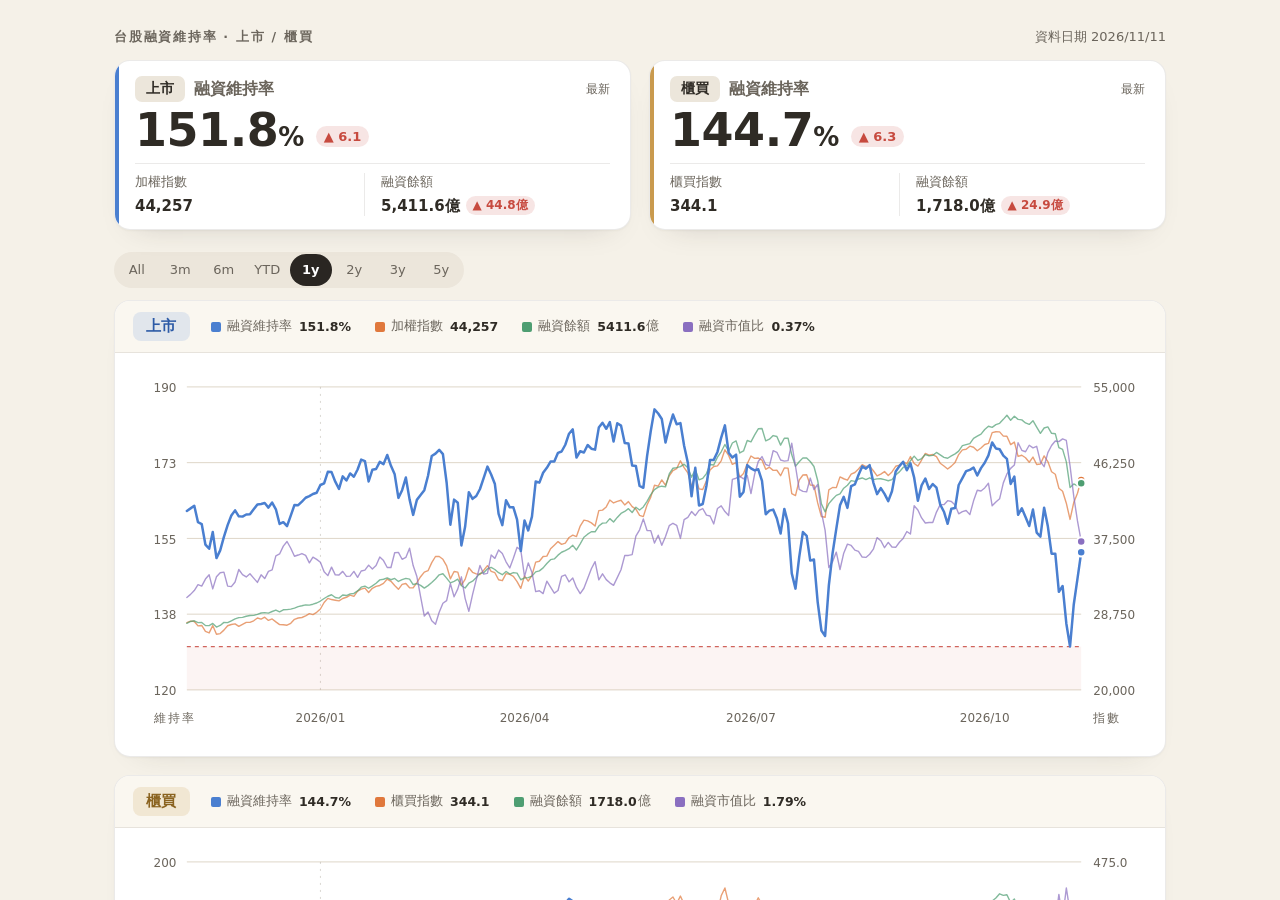
==== docs/index.html @ 6bb7e4ce "Update margin data through 2026-11-11 (verified automatic publication)" ====
<!doctype html>
<html lang="zh-TW">
<head>
<meta charset="utf-8">
<meta name="viewport" content="width=device-width, initial-scale=1">
<meta name="referrer" content="no-referrer">
<meta name="description" content="2017 年起的台股上市與櫃買融資維持率、市場指數及融資餘額走勢。">
<meta http-equiv="Content-Security-Policy" content="default-src 'none'; script-src 'unsafe-inline' 'unsafe-eval' 'wasm-unsafe-eval' blob: data: https://cdnjs.cloudflare.com https://cdn.jsdelivr.net https://esm.sh https://fonts.bunny.net https://fonts.googleapis.com https://fonts.gstatic.com https://unpkg.com; style-src 'unsafe-inline' blob: data: https://cdnjs.cloudflare.com https://cdn.jsdelivr.net https://esm.sh https://fonts.bunny.net https://fonts.googleapis.com https://fonts.gstatic.com https://unpkg.com; img-src blob: data: https://cdnjs.cloudflare.com https://cdn.jsdelivr.net https://esm.sh https://fonts.bunny.net https://fonts.googleapis.com https://fonts.gstatic.com https://unpkg.com; font-src blob: data: https://cdnjs.cloudflare.com https://cdn.jsdelivr.net https://esm.sh https://fonts.bunny.net https://fonts.googleapis.com https://fonts.gstatic.com https://unpkg.com; media-src blob: data: https://cdnjs.cloudflare.com https://cdn.jsdelivr.net https://esm.sh https://fonts.bunny.net https://fonts.googleapis.com https://fonts.gstatic.com https://unpkg.com; worker-src blob:; connect-src blob: data:; frame-src 'self'; object-src 'none'; base-uri 'none'; form-action 'none'">
<title>台股上市櫃融資維持率</title>
<style>:root{color-scheme:light;background:#f5f1e8}html,body{margin:0}body{box-sizing:border-box;padding:0;background:#f5f1e8}iframe{display:block;width:100%;height:100vh;margin:0 auto;border:0;background:#f5f1e8}</style>
</head>
<body>
<iframe sandbox="allow-scripts" referrerpolicy="no-referrer" title="台股上市櫃融資維持率" srcdoc="&lt;!doctype html&gt;
&lt;html lang=&quot;zh-TW&quot;&gt;
&lt;head&gt;
&lt;meta charset=&quot;utf-8&quot;&gt;
&lt;meta name=&quot;viewport&quot; content=&quot;width=device-width, initial-scale=1&quot;&gt;
&lt;meta name=&quot;referrer&quot; content=&quot;no-referrer&quot;&gt;
&lt;meta http-equiv=&quot;Content-Security-Policy&quot; content=&quot;default-src &#x27;none&#x27;; script-src &#x27;unsafe-inline&#x27; &#x27;unsafe-eval&#x27; &#x27;wasm-unsafe-eval&#x27; blob: data: https://cdnjs.cloudflare.com https://cdn.jsdelivr.net https://esm.sh https://fonts.bunny.net https://fonts.googleapis.com https://fonts.gstatic.com https://unpkg.com; style-src &#x27;unsafe-inline&#x27; blob: data: https://cdnjs.cloudflare.com https://cdn.jsdelivr.net https://esm.sh https://fonts.bunny.net https://fonts.googleapis.com https://fonts.gstatic.com https://unpkg.com; img-src blob: data: https://cdnjs.cloudflare.com https://cdn.jsdelivr.net https://esm.sh https://fonts.bunny.net https://fonts.googleapis.com https://fonts.gstatic.com https://unpkg.com; font-src blob: data: https://cdnjs.cloudflare.com https://cdn.jsdelivr.net https://esm.sh https://fonts.bunny.net https://fonts.googleapis.com https://fonts.gstatic.com https://unpkg.com; media-src blob: data: https://cdnjs.cloudflare.com https://cdn.jsdelivr.net https://esm.sh https://fonts.bunny.net https://fonts.googleapis.com https://fonts.gstatic.com https://unpkg.com; worker-src blob:; connect-src blob: data:; frame-src &#x27;none&#x27;; object-src &#x27;none&#x27;; base-uri &#x27;none&#x27;; form-action &#x27;none&#x27;&quot;&gt;
&lt;title&gt;台股上市櫃融資維持率&lt;/title&gt;
&lt;style&gt;
:root { color-scheme: light; background: #f5f1e8 !important; }
  html, body { margin: 0; padding: 0; }
  *, *::before, *::after { box-sizing: border-box; }
  button, input, summary { font: inherit; }
  button:focus-visible, input:focus-visible, summary:focus-visible, a:focus-visible { outline: 2px solid #4a7fd0; outline-offset: 2px; }
  html &gt; body { background: #f5f1e8 !important; }
  #margin-maintenance-history {
    --mmc-page: #f5f1e8;
    --mmc-surface: #ffffff;
    --mmc-surface-soft: #faf7f0;
    --mmc-ink: #2f2b25;
    --mmc-ink-2: #6b655c;
    --mmc-muted: #a69f93;
    --mmc-grid: #ded6c8;
    --mmc-border: rgba(60,50,38,.10);
    --mmc-tint: #ece6db;
    --mmc-tint-hover: #e2dbcd;
    --mmc-active: #2a2622;
    --mmc-active-fg: #ffffff;
    --mmc-blue: #4a7fd0;
    --mmc-orange: #e0783c;
    --mmc-green: #4e9e72;
    --mmc-purple: #8a6fc0;
    --mmc-critical: #d0645c;
    --mmc-up: #c74a3f;
    --mmc-down: #1a9e5f;
    width: 100%; max-width: 1100px; margin: 0 auto; padding: 28px 24px 60px;
    color: var(--mmc-ink); background: var(--mmc-page); border-radius: 0;
    font-family: system-ui, -apple-system, &quot;PingFang TC&quot;, &quot;Segoe UI&quot;, sans-serif;
    font-size: 16px; line-height: normal; -webkit-font-smoothing: antialiased;
  }
  #margin-maintenance-history * { box-sizing: border-box; }
  #margin-maintenance-history .mmc-page-head {
    display: flex; align-items: baseline; justify-content: space-between; flex-wrap: wrap;
    gap: 10px; margin-bottom: 14px;
  }
  #margin-maintenance-history .mmc-kicker {
    color: var(--mmc-ink-2); font-size: 12.5px; font-weight: 600; letter-spacing: .14em;
  }
  #margin-maintenance-history .mmc-updated { color: var(--mmc-ink-2); font-size: 13px; }
  #margin-maintenance-history .mmc-latest-label { margin-left: auto; color: var(--mmc-ink-2); font-size: 12px; white-space: nowrap; }
  #margin-maintenance-history .mmc-stat-row { display: grid; grid-template-columns: 1fr 1fr; gap: 18px; margin-bottom: 22px; }
  #margin-maintenance-history .mmc-stat-card {
    position: relative; min-width: 0; padding: 15px 20px 13px; overflow: hidden;
    border: 1px solid var(--mmc-border); border-radius: 16px; background: var(--mmc-surface);
    box-shadow: 0 1px 2px rgba(47,43,37,.04), 0 14px 30px -22px rgba(47,43,37,.25);
  }
  #margin-maintenance-history .mmc-stat-listed::before,
  #margin-maintenance-history .mmc-stat-tpex::before {
    position: absolute; top: 0; bottom: 0; left: 0; width: 4px; content: &quot;&quot;;
  }
  #margin-maintenance-history .mmc-stat-listed::before { background: var(--mmc-blue); }
  #margin-maintenance-history .mmc-stat-tpex::before { background: #c99a4e; }
  #margin-maintenance-history .mmc-stat-top { display: flex; align-items: center; gap: 9px; margin-bottom: 5px; }
  #margin-maintenance-history .mmc-market-chip {
    padding: 4px 11px; border-radius: 7px; background: var(--mmc-tint);
    color: var(--mmc-ink); font-size: 14px; font-weight: 700;
  }
  #margin-maintenance-history .mmc-stat-label { color: var(--mmc-ink-2); font-size: 16px; font-weight: 600; }
  #margin-maintenance-history .mmc-stat-value-row { display: flex; align-items: flex-end; flex-wrap: wrap; gap: 12px; }
  #margin-maintenance-history .mmc-stat-value {
    font-size: 46px; font-weight: 800; line-height: 1; letter-spacing: -.01em; font-variant-numeric: tabular-nums;
  }
  #margin-maintenance-history .mmc-stat-percent { font-size: 26px; font-weight: 700; }
  #margin-maintenance-history .mmc-delta,
  #margin-maintenance-history .mmc-mini-delta {
    display: inline-flex; align-items: center; border-radius: 999px; font-weight: 700; font-variant-numeric: tabular-nums;
  }
  #margin-maintenance-history .mmc-delta { margin-bottom: 6px; padding: 3px 8px; font-size: 13px; }
  #margin-maintenance-history .mmc-mini-delta {
    flex: 0 0 auto; padding: 2px 7px; font-size: 12px; line-height: 1.2; white-space: nowrap;
  }
  #margin-maintenance-history [data-tone=&quot;up&quot;] { color: var(--mmc-up); background: rgba(199,74,63,.14); }
  #margin-maintenance-history [data-tone=&quot;down&quot;] { color: var(--mmc-down); background: rgba(26,158,95,.14); }
  #margin-maintenance-history [data-tone=&quot;flat&quot;] { color: var(--mmc-muted); background: var(--mmc-tint); }
  #margin-maintenance-history .mmc-stat-metrics { display: flex; margin-top: 10px; padding-top: 9px; border-top: 1px solid var(--mmc-border); }
  #margin-maintenance-history .mmc-stat-metric { display: flex; flex: 1; min-width: 0; flex-direction: column; gap: 4px; }
  #margin-maintenance-history .mmc-stat-metric + .mmc-stat-metric { padding-left: 16px; border-left: 1px solid var(--mmc-border); }
  #margin-maintenance-history .mmc-metric-label { color: var(--mmc-ink-2); font-size: 13px; }
  #margin-maintenance-history .mmc-stat-index,
  #margin-maintenance-history .mmc-stat-balance {
    display: flex; min-height: 21px; align-items: center; gap: 6px;
    color: var(--mmc-ink); font-size: 15px; font-weight: 700; line-height: 1.2; font-variant-numeric: tabular-nums;
  }
  #margin-maintenance-history .mmc-stat-balance strong { font-weight: 700; }
  #margin-maintenance-history .mmc-stat-balance { flex-wrap: wrap; row-gap: 4px; }
  #margin-maintenance-history .mmc-balance-total { white-space: nowrap; }
  #margin-maintenance-history .mmc-toolbar {
    display: flex; align-items: center; justify-content: space-between; flex-wrap: wrap;
    gap: 10px; margin-bottom: 12px;
  }
  #margin-maintenance-history .mmc-segmented { display: grid; grid-template-columns: repeat(8, minmax(0, 1fr)); width: min(100%, 350px); gap: 2px; padding: 2px; border-radius: 999px; background: var(--mmc-tint); }
  #margin-maintenance-history .mmc-segmented button {
    min-width: 0; min-height: 32px; border: 0; border-radius: 999px; padding: 2px; background: transparent;
    color: var(--mmc-ink-2); font-family: inherit; font-size: 13px; line-height: 1.1; cursor: pointer;
    transition: background .15s, color .15s;
  }
  #margin-maintenance-history .mmc-segmented button:hover:not(.btn-primary) { background: var(--mmc-tint-hover); }
  #margin-maintenance-history .mmc-segmented button.btn-primary { background: var(--mmc-active); color: var(--mmc-active-fg); font-weight: 600; }
  #margin-maintenance-history .mmc-segmented-small button { padding: 5px 12px; font-size: 12px; }
  #margin-maintenance-history .mmc-market-section {
    margin: 0 0 18px; padding: 20px 20px 8px; overflow: hidden;
    border: 1px solid var(--mmc-border); border-radius: 16px; background: var(--mmc-surface);
    box-shadow: 0 1px 2px rgba(47,43,37,.04), 0 14px 30px -24px rgba(47,43,37,.20);
  }
  #margin-maintenance-history .mmc-market-meta {
    display: flex; align-items: center; justify-content: flex-start; flex-wrap: wrap; gap: 12px;
    margin: -20px -20px 10px; padding: 11px 18px;
    border-bottom: 1px solid var(--mmc-border); background: var(--mmc-surface-soft);
  }
  #margin-maintenance-history .mmc-market-meta h2 { margin: 0; padding: 5px 13px; border-radius: 8px; background: var(--mmc-tint); color: var(--mmc-ink); font-size: 15px; font-weight: 800; letter-spacing: .03em; }
  #margin-maintenance-history [data-chart=&quot;twse&quot;] .mmc-market-meta h2 { background: rgba(74,127,208,.14); color: #2c5aa6; }
  #margin-maintenance-history [data-chart=&quot;tpex&quot;] .mmc-market-meta h2 { background: rgba(201,154,78,.18); color: #8a6320; }
  #margin-maintenance-history .mmc-summary { display: flex; align-items: center; justify-content: flex-start; flex-wrap: wrap; gap: 6px; color: var(--mmc-ink-2); font-size: 12.5px; font-variant-numeric: tabular-nums; }
  #margin-maintenance-history .mmc-summary span,
  #margin-maintenance-history .mmc-legend-item { display: inline-flex; align-items: center; gap: 6px; }
  #margin-maintenance-history .mmc-legend-item {
    appearance: none; margin: 0; padding: 3px 8px; border: 1px solid transparent; border-radius: 7px;
    color: inherit; background: transparent; font: inherit; font-variant-numeric: inherit; cursor: pointer;
    transition: opacity .16s ease, background-color .16s ease;
  }
  #margin-maintenance-history .mmc-legend-item:hover { background: var(--mmc-surface); }
  #margin-maintenance-history .mmc-legend-item:focus-visible { outline: 2px solid var(--mmc-blue); outline-offset: 2px; }
  #margin-maintenance-history .mmc-legend-item[aria-pressed=&quot;false&quot;] { opacity: .38; }
  #margin-maintenance-history .mmc-summary strong { margin-left: 1px; color: var(--mmc-ink); font-weight: 800; }
  #margin-maintenance-history .mmc-summary .mmc-legend-short { display: none; }
  #margin-maintenance-history .mmc-summary .mmc-balance-reading { gap: 1px; }
  #margin-maintenance-history .mmc-date { color: var(--mmc-muted); }
  #margin-maintenance-history .mmc-visually-hidden { position: absolute; width: 1px; height: 1px; padding: 0; margin: -1px; overflow: hidden; clip: rect(0 0 0 0); white-space: nowrap; border: 0; }
  #margin-maintenance-history .mmc-swatch { width: 10px; height: 10px; flex: none; border-radius: 2px; }
  #margin-maintenance-history .mmc-maint { background: var(--mmc-blue); }
  #margin-maintenance-history .mmc-index { background: var(--mmc-orange); }
  #margin-maintenance-history .mmc-balance { background: var(--mmc-green); }
  #margin-maintenance-history .mmc-ratio { background: var(--mmc-purple); }
  #margin-maintenance-history .mmc-plot { position: relative; width: 100%; }
  #margin-maintenance-history .mmc-chart { display: block; width: 100%; height: auto; overflow: visible; }
  #margin-maintenance-history .mmc-grid-line { stroke: var(--mmc-grid); stroke-width: 1; vector-effect: non-scaling-stroke; }
  #margin-maintenance-history .mmc-year-line { stroke: var(--mmc-muted); stroke-width: 1; stroke-dasharray: 2 5; opacity: .42; vector-effect: non-scaling-stroke; }
  #margin-maintenance-history .mmc-axis-label { fill: var(--mmc-ink-2); font-size: var(--mmc-axis-font, 9px); font-weight: 400; font-variant-numeric: tabular-nums; }
  #margin-maintenance-history .mmc-axis-title { fill: var(--mmc-ink-2); font-size: var(--mmc-axis-font, 9px); font-weight: 400; letter-spacing: .18em; }
  #margin-maintenance-history .mmc-line { fill: none; stroke-width: 1.3; stroke-linejoin: round; stroke-linecap: round; vector-effect: non-scaling-stroke; }
  #margin-maintenance-history .mmc-line-maint { stroke: var(--mmc-blue); stroke-width: 2.4; }
  #margin-maintenance-history .mmc-line-index { stroke: var(--mmc-orange); opacity: .7; }
  #margin-maintenance-history .mmc-line-balance { stroke: var(--mmc-green); opacity: .7; }
  #margin-maintenance-history .mmc-line-ratio { stroke: var(--mmc-purple); opacity: .7; }
  #margin-maintenance-history .mmc-risk-zone { fill: rgba(208,100,92,.07); }
  #margin-maintenance-history .mmc-alert-line { stroke: var(--mmc-critical); stroke-width: 1.2; stroke-dasharray: 4 4; vector-effect: non-scaling-stroke; }
  #margin-maintenance-history .mmc-warn-label { fill: var(--mmc-critical); font-size: 11px; font-weight: 600; }
  #margin-maintenance-history .mmc-dot { stroke: var(--mmc-surface); stroke-width: 2; vector-effect: non-scaling-stroke; }
  #margin-maintenance-history .mmc-dot-maint { fill: var(--mmc-blue); }
  #margin-maintenance-history .mmc-dot-index { fill: var(--mmc-orange); }
  #margin-maintenance-history .mmc-dot-balance { fill: var(--mmc-green); }
  #margin-maintenance-history .mmc-dot-ratio { fill: var(--mmc-purple); }
  #margin-maintenance-history .mmc-crosshair { stroke: var(--mmc-ink-2); stroke-width: 1; stroke-dasharray: 3 3; opacity: 0; }
  #margin-maintenance-history .mmc-hit {
    fill: transparent; cursor: crosshair; touch-action: pan-y; user-select: none; -webkit-user-select: none; -webkit-touch-callout: none;
  }
  #margin-maintenance-history .mmc-tooltip {
    position: fixed; left: 0; top: 0; z-index: 100; min-width: 8rem; padding: 6px 8px; visibility: hidden;
    border-radius: 7px; background: var(--mmc-ink); color: #fff; box-shadow: 0 6px 16px rgba(0,0,0,.16);
    font-size: 13px; line-height: 1.5; font-variant-numeric: tabular-nums; white-space: nowrap; pointer-events: none;
  }
  #margin-maintenance-history .mmc-tooltip strong { font-size: 13px; color: #fff; }
  @media (min-width: 701px) {
    #margin-maintenance-history .mmc-line { stroke-width: 1.4; }
    #margin-maintenance-history .mmc-line-maint { stroke-width: 2.5; }
    #margin-maintenance-history .mmc-dot { r: 3.2px; }
  }
  @media (max-width: 700px) {
    #margin-maintenance-history { padding: 24px 12px 40px; }
    #margin-maintenance-history .mmc-stat-card { padding: 15px 16px 13px; }
    #margin-maintenance-history .mmc-axis-title { display: none; }
    #margin-maintenance-history .mmc-market-section { padding: 16px 10px 10px; }
    #margin-maintenance-history .mmc-market-meta {
      display: grid; grid-template-columns: auto minmax(0, 1fr); align-items: start; justify-content: stretch; gap: 0 8px;
      margin: -16px -10px 10px; padding: 10px;
    }
    #margin-maintenance-history .mmc-market-meta h2 { grid-column: 1; grid-row: 1; }
    #margin-maintenance-history .mmc-summary {
      display: grid; grid-column: 2; grid-template-columns: repeat(2, minmax(0, 1fr));
      justify-content: stretch; gap: 0 8px; width: 100%;
    }
    #margin-maintenance-history .mmc-legend-item { min-width: 0; min-height: 32px; padding: 4px 2px; line-height: 1.1; white-space: nowrap; }
    #margin-maintenance-history .mmc-summary .mmc-legend-long { display: none; }
    #margin-maintenance-history .mmc-summary .mmc-legend-short { display: inline; }
    #margin-maintenance-history .mmc-axis-label { font-weight: 500; }
  }
  @media (max-width: 640px) {
    #margin-maintenance-history .mmc-stat-row { grid-template-columns: 1fr; }
  }
  @media (max-width: 360px) {
    #margin-maintenance-history .mmc-market-meta { grid-template-columns: auto minmax(0, 1fr); gap: 0 4px; }
    #margin-maintenance-history .mmc-market-meta h2 { padding: 4px 8px; font-size: 13px; }
    #margin-maintenance-history .mmc-summary {
      min-width: 0; grid-template-columns: repeat(2, minmax(0, 1fr)); gap: 0 4px; font-size: 11.5px;
    }
    #margin-maintenance-history .mmc-summary span,
    #margin-maintenance-history .mmc-legend-item { gap: 3px; }
    #margin-maintenance-history .mmc-legend-item { padding: 1px; }
    #margin-maintenance-history .mmc-swatch { width: 8px; height: 8px; }
  }

&lt;/style&gt;
&lt;/head&gt;
&lt;body&gt;
&lt;div id=&quot;margin-maintenance-history&quot;&gt;
  &lt;header class=&quot;mmc-page-head&quot;&gt;
    &lt;div class=&quot;mmc-kicker&quot;&gt;台股融資維持率 · 上市 / 櫃買&lt;/div&gt;
    &lt;div class=&quot;mmc-updated&quot;&gt;資料日期 2026/11/11&lt;/div&gt;
  &lt;/header&gt;

  &lt;div class=&quot;mmc-stat-row&quot; aria-label=&quot;最新數值&quot;&gt;
    &lt;article class=&quot;mmc-stat-card mmc-stat-listed&quot;&gt;
      &lt;div class=&quot;mmc-stat-top&quot;&gt;
        &lt;span class=&quot;mmc-market-chip&quot;&gt;上市&lt;/span&gt;
        &lt;span class=&quot;mmc-stat-label&quot;&gt;融資維持率&lt;/span&gt;
        &lt;span class=&quot;mmc-latest-label&quot;&gt;最新&lt;/span&gt;
      &lt;/div&gt;
      &lt;div class=&quot;mmc-stat-value-row&quot;&gt;
        &lt;div class=&quot;mmc-stat-value&quot;&gt;&lt;span data-role=&quot;stat-maint-value&quot;&gt;151.8&lt;/span&gt;&lt;span class=&quot;mmc-stat-percent&quot;&gt;%&lt;/span&gt;&lt;/div&gt;
        &lt;span class=&quot;mmc-delta&quot; data-tone=&quot;up&quot; data-role=&quot;maint-delta&quot;&gt;▲ 6.1&lt;/span&gt;
      &lt;/div&gt;
      &lt;div class=&quot;mmc-stat-metrics&quot;&gt;
        &lt;div class=&quot;mmc-stat-metric&quot;&gt;
          &lt;span class=&quot;mmc-metric-label&quot;&gt;加權指數&lt;/span&gt;
          &lt;span class=&quot;mmc-stat-index&quot;&gt;44,257&lt;/span&gt;
        &lt;/div&gt;
        &lt;div class=&quot;mmc-stat-metric&quot;&gt;
          &lt;span class=&quot;mmc-metric-label&quot;&gt;融資餘額&lt;/span&gt;
          &lt;span class=&quot;mmc-stat-balance&quot;&gt;&lt;span class=&quot;mmc-balance-total&quot;&gt;&lt;strong data-role=&quot;stat-balance-value&quot;&gt;5,411.6&lt;/strong&gt;億&lt;/span&gt;&lt;span class=&quot;mmc-mini-delta&quot; data-tone=&quot;up&quot; data-role=&quot;balance-delta&quot;&gt;▲ 44.8億&lt;/span&gt;&lt;/span&gt;
        &lt;/div&gt;
      &lt;/div&gt;
    &lt;/article&gt;
    &lt;article class=&quot;mmc-stat-card mmc-stat-tpex&quot;&gt;
      &lt;div class=&quot;mmc-stat-top&quot;&gt;
        &lt;span class=&quot;mmc-market-chip&quot;&gt;櫃買&lt;/span&gt;
        &lt;span class=&quot;mmc-stat-label&quot;&gt;融資維持率&lt;/span&gt;
        &lt;span class=&quot;mmc-latest-label&quot;&gt;最新&lt;/span&gt;
      &lt;/div&gt;
      &lt;div class=&quot;mmc-stat-value-row&quot;&gt;
        &lt;div class=&quot;mmc-stat-value&quot;&gt;&lt;span data-role=&quot;stat-maint-value&quot;&gt;144.7&lt;/span&gt;&lt;span class=&quot;mmc-stat-percent&quot;&gt;%&lt;/span&gt;&lt;/div&gt;
        &lt;span class=&quot;mmc-delta&quot; data-tone=&quot;up&quot; data-role=&quot;maint-delta&quot;&gt;▲ 6.3&lt;/span&gt;
      &lt;/div&gt;
      &lt;div class=&quot;mmc-stat-metrics&quot;&gt;
        &lt;div class=&quot;mmc-stat-metric&quot;&gt;
          &lt;span class=&quot;mmc-metric-label&quot;&gt;櫃買指數&lt;/span&gt;
          &lt;span class=&quot;mmc-stat-index&quot;&gt;344.1&lt;/span&gt;
        &lt;/div&gt;
        &lt;div class=&quot;mmc-stat-metric&quot;&gt;
          &lt;span class=&quot;mmc-metric-label&quot;&gt;融資餘額&lt;/span&gt;
          &lt;span class=&quot;mmc-stat-balance&quot;&gt;&lt;span class=&quot;mmc-balance-total&quot;&gt;&lt;strong data-role=&quot;stat-balance-value&quot;&gt;1,718.0&lt;/strong&gt;億&lt;/span&gt;&lt;span class=&quot;mmc-mini-delta&quot; data-tone=&quot;up&quot; data-role=&quot;balance-delta&quot;&gt;▲ 24.9億&lt;/span&gt;&lt;/span&gt;
        &lt;/div&gt;
      &lt;/div&gt;
    &lt;/article&gt;
  &lt;/div&gt;

  &lt;div class=&quot;mmc-toolbar&quot;&gt;
    &lt;div class=&quot;mmc-segmented&quot; role=&quot;group&quot; aria-label=&quot;期間&quot;&gt;
      &lt;button type=&quot;button&quot; class=&quot;btn&quot; data-range=&quot;all&quot; aria-pressed=&quot;false&quot;&gt;All&lt;/button&gt;
      &lt;button type=&quot;button&quot; class=&quot;btn&quot; data-range=&quot;3m&quot; aria-pressed=&quot;false&quot;&gt;3m&lt;/button&gt;
      &lt;button type=&quot;button&quot; class=&quot;btn&quot; data-range=&quot;6m&quot; aria-pressed=&quot;false&quot;&gt;6m&lt;/button&gt;
      &lt;button type=&quot;button&quot; class=&quot;btn&quot; data-range=&quot;ytd&quot; aria-pressed=&quot;false&quot;&gt;YTD&lt;/button&gt;
      &lt;button type=&quot;button&quot; class=&quot;btn btn-primary&quot; data-range=&quot;1y&quot; aria-pressed=&quot;true&quot;&gt;1y&lt;/button&gt;
      &lt;button type=&quot;button&quot; class=&quot;btn&quot; data-range=&quot;2y&quot; aria-pressed=&quot;false&quot;&gt;2y&lt;/button&gt;
      &lt;button type=&quot;button&quot; class=&quot;btn&quot; data-range=&quot;3y&quot; aria-pressed=&quot;false&quot;&gt;3y&lt;/button&gt;
      &lt;button type=&quot;button&quot; class=&quot;btn&quot; data-range=&quot;5y&quot; aria-pressed=&quot;false&quot;&gt;5y&lt;/button&gt;
    &lt;/div&gt;
  &lt;/div&gt;

  &lt;section class=&quot;mmc-market-section&quot; data-chart=&quot;twse&quot; aria-labelledby=&quot;mmc-twse-heading&quot;&gt;
    &lt;div class=&quot;mmc-market-meta&quot;&gt;
      &lt;h2 id=&quot;mmc-twse-heading&quot;&gt;上市&lt;/h2&gt;
      &lt;div class=&quot;mmc-summary&quot; aria-label=&quot;上市圖例與目前數值&quot;&gt;
        &lt;span data-role=&quot;date&quot; class=&quot;mmc-date mmc-visually-hidden&quot;&gt;2026/11/11&lt;/span&gt;
        &lt;button type=&quot;button&quot; class=&quot;mmc-legend-item&quot; data-series=&quot;maint&quot; aria-pressed=&quot;true&quot; aria-label=&quot;切換上市融資維持率&quot;&gt;&lt;i class=&quot;mmc-swatch mmc-maint&quot;&gt;&lt;/i&gt;&lt;span class=&quot;mmc-legend-long&quot;&gt;融資維持率&lt;/span&gt;&lt;span class=&quot;mmc-legend-short&quot;&gt;維持率&lt;/span&gt;&lt;strong data-role=&quot;maint-value&quot;&gt;151.8%&lt;/strong&gt;&lt;/button&gt;
        &lt;button type=&quot;button&quot; class=&quot;mmc-legend-item&quot; data-series=&quot;index&quot; aria-pressed=&quot;true&quot; aria-label=&quot;切換加權指數&quot;&gt;&lt;i class=&quot;mmc-swatch mmc-index&quot;&gt;&lt;/i&gt;&lt;span class=&quot;mmc-legend-long&quot;&gt;加權指數&lt;/span&gt;&lt;span class=&quot;mmc-legend-short&quot;&gt;指數&lt;/span&gt;&lt;strong data-role=&quot;index-value&quot;&gt;44,257&lt;/strong&gt;&lt;/button&gt;
        &lt;button type=&quot;button&quot; class=&quot;mmc-legend-item&quot; data-series=&quot;balance&quot; aria-pressed=&quot;true&quot; aria-label=&quot;切換上市融資餘額&quot;&gt;&lt;i class=&quot;mmc-swatch mmc-balance&quot;&gt;&lt;/i&gt;&lt;span class=&quot;mmc-legend-long&quot;&gt;融資餘額&lt;/span&gt;&lt;span class=&quot;mmc-legend-short&quot;&gt;餘額&lt;/span&gt;&lt;span class=&quot;mmc-balance-reading&quot;&gt;&lt;strong data-role=&quot;balance-value&quot;&gt;5411.6&lt;/strong&gt;億&lt;/span&gt;&lt;/button&gt;
        &lt;button type=&quot;button&quot; class=&quot;mmc-legend-item&quot; data-series=&quot;ratio&quot; aria-pressed=&quot;true&quot; aria-label=&quot;切換上市融資市值比&quot;&gt;&lt;i class=&quot;mmc-swatch mmc-ratio&quot;&gt;&lt;/i&gt;&lt;span class=&quot;mmc-legend-long&quot;&gt;融資市值比&lt;/span&gt;&lt;span class=&quot;mmc-legend-short&quot;&gt;市值比&lt;/span&gt;&lt;strong data-role=&quot;ratio-value&quot;&gt;0.37%&lt;/strong&gt;&lt;/button&gt;
      &lt;/div&gt;
    &lt;/div&gt;
    &lt;div class=&quot;mmc-plot&quot; data-role=&quot;plot&quot;&gt;
      &lt;svg class=&quot;mmc-chart&quot; data-role=&quot;svg&quot; viewBox=&quot;0 0 760 300&quot; role=&quot;img&quot; aria-label=&quot;上市融資維持率、加權指數、融資餘額與融資市值比走勢&quot; aria-describedby=&quot;mmc-twse-desc&quot;&gt;
        &lt;desc id=&quot;mmc-twse-desc&quot;&gt;上市融資維持率估值、加權指數、融資餘額與融資市值比，自2017年7月3日起。&lt;/desc&gt;
        &lt;g data-role=&quot;grid&quot;&gt;&lt;/g&gt;&lt;g data-role=&quot;axes&quot;&gt;&lt;/g&gt;
        &lt;rect data-role=&quot;risk-zone&quot; class=&quot;mmc-risk-zone&quot;&gt;&lt;/rect&gt;
        &lt;line data-role=&quot;alert-line&quot; class=&quot;mmc-alert-line&quot;&gt;&lt;/line&gt;
        &lt;text data-role=&quot;alert-label&quot; class=&quot;mmc-warn-label&quot;&gt;&lt;/text&gt;
        &lt;path data-role=&quot;index-path&quot; class=&quot;mmc-line mmc-line-index&quot;&gt;&lt;/path&gt;
        &lt;path data-role=&quot;balance-path&quot; class=&quot;mmc-line mmc-line-balance&quot;&gt;&lt;/path&gt;
        &lt;path data-role=&quot;ratio-path&quot; class=&quot;mmc-line mmc-line-ratio&quot;&gt;&lt;/path&gt;
        &lt;path data-role=&quot;maint-path&quot; class=&quot;mmc-line mmc-line-maint&quot;&gt;&lt;/path&gt;
        &lt;circle data-role=&quot;index-dot&quot; class=&quot;mmc-dot mmc-dot-index&quot; r=&quot;4&quot;&gt;&lt;/circle&gt;
        &lt;circle data-role=&quot;balance-dot&quot; class=&quot;mmc-dot mmc-dot-balance&quot; r=&quot;4&quot;&gt;&lt;/circle&gt;
        &lt;circle data-role=&quot;ratio-dot&quot; class=&quot;mmc-dot mmc-dot-ratio&quot; r=&quot;4&quot;&gt;&lt;/circle&gt;
        &lt;circle data-role=&quot;maint-dot&quot; class=&quot;mmc-dot mmc-dot-maint&quot; r=&quot;5&quot;&gt;&lt;/circle&gt;
        &lt;line data-role=&quot;crosshair&quot; class=&quot;mmc-crosshair&quot;&gt;&lt;/line&gt;
        &lt;rect data-role=&quot;hit&quot; class=&quot;mmc-hit&quot; x=&quot;58&quot; y=&quot;18&quot; width=&quot;644&quot; height=&quot;228&quot;&gt;&lt;/rect&gt;
      &lt;/svg&gt;
      &lt;div data-role=&quot;tooltip&quot; class=&quot;mmc-tooltip&quot; aria-hidden=&quot;true&quot;&gt;&lt;/div&gt;
    &lt;/div&gt;
  &lt;/section&gt;

  &lt;section class=&quot;mmc-market-section&quot; data-chart=&quot;tpex&quot; aria-labelledby=&quot;mmc-tpex-heading&quot;&gt;
    &lt;div class=&quot;mmc-market-meta&quot;&gt;
      &lt;h2 id=&quot;mmc-tpex-heading&quot;&gt;櫃買&lt;/h2&gt;
      &lt;div class=&quot;mmc-summary&quot; aria-label=&quot;櫃買圖例與目前數值&quot;&gt;
        &lt;span data-role=&quot;date&quot; class=&quot;mmc-date mmc-visually-hidden&quot;&gt;2026/11/11&lt;/span&gt;
        &lt;button type=&quot;button&quot; class=&quot;mmc-legend-item&quot; data-series=&quot;maint&quot; aria-pressed=&quot;true&quot; aria-label=&quot;切換櫃買融資維持率&quot;&gt;&lt;i class=&quot;mmc-swatch mmc-maint&quot;&gt;&lt;/i&gt;&lt;span class=&quot;mmc-legend-long&quot;&gt;融資維持率&lt;/span&gt;&lt;span class=&quot;mmc-legend-short&quot;&gt;維持率&lt;/span&gt;&lt;strong data-role=&quot;maint-value&quot;&gt;144.7%&lt;/strong&gt;&lt;/button&gt;
        &lt;button type=&quot;button&quot; class=&quot;mmc-legend-item&quot; data-series=&quot;index&quot; aria-pressed=&quot;true&quot; aria-label=&quot;切換櫃買指數&quot;&gt;&lt;i class=&quot;mmc-swatch mmc-index&quot;&gt;&lt;/i&gt;&lt;span class=&quot;mmc-legend-long&quot;&gt;櫃買指數&lt;/span&gt;&lt;span class=&quot;mmc-legend-short&quot;&gt;指數&lt;/span&gt;&lt;strong data-role=&quot;index-value&quot;&gt;344.1&lt;/strong&gt;&lt;/button&gt;
        &lt;button type=&quot;button&quot; class=&quot;mmc-legend-item&quot; data-series=&quot;balance&quot; aria-pressed=&quot;true&quot; aria-label=&quot;切換櫃買融資餘額&quot;&gt;&lt;i class=&quot;mmc-swatch mmc-balance&quot;&gt;&lt;/i&gt;&lt;span class=&quot;mmc-legend-long&quot;&gt;融資餘額&lt;/span&gt;&lt;span class=&quot;mmc-legend-short&quot;&gt;餘額&lt;/span&gt;&lt;span class=&quot;mmc-balance-reading&quot;&gt;&lt;strong data-role=&quot;balance-value&quot;&gt;1718.0&lt;/strong&gt;億&lt;/span&gt;&lt;/button&gt;
        &lt;button type=&quot;button&quot; class=&quot;mmc-legend-item&quot; data-series=&quot;ratio&quot; aria-pressed=&quot;true&quot; aria-label=&quot;切換櫃買融資市值比&quot;&gt;&lt;i class=&quot;mmc-swatch mmc-ratio&quot;&gt;&lt;/i&gt;&lt;span class=&quot;mmc-legend-long&quot;&gt;融資市值比&lt;/span&gt;&lt;span class=&quot;mmc-legend-short&quot;&gt;市值比&lt;/span&gt;&lt;strong data-role=&quot;ratio-value&quot;&gt;1.79%&lt;/strong&gt;&lt;/button&gt;
      &lt;/div&gt;
    &lt;/div&gt;
    &lt;div class=&quot;mmc-plot&quot; data-role=&quot;plot&quot;&gt;
      &lt;svg class=&quot;mmc-chart&quot; data-role=&quot;svg&quot; viewBox=&quot;0 0 760 300&quot; role=&quot;img&quot; aria-label=&quot;櫃買融資維持率、櫃買指數、融資餘額與融資市值比走勢&quot; aria-describedby=&quot;mmc-tpex-desc&quot;&gt;
        &lt;desc id=&quot;mmc-tpex-desc&quot;&gt;櫃買融資維持率估值、櫃買指數、融資餘額與融資市值比，自2017年7月3日起。&lt;/desc&gt;
        &lt;g data-role=&quot;grid&quot;&gt;&lt;/g&gt;&lt;g data-role=&quot;axes&quot;&gt;&lt;/g&gt;
        &lt;rect data-role=&quot;risk-zone&quot; class=&quot;mmc-risk-zone&quot;&gt;&lt;/rect&gt;
        &lt;line data-role=&quot;alert-line&quot; class=&quot;mmc-alert-line&quot;&gt;&lt;/line&gt;
        &lt;text data-role=&quot;alert-label&quot; class=&quot;mmc-warn-label&quot;&gt;&lt;/text&gt;
        &lt;path data-role=&quot;index-path&quot; class=&quot;mmc-line mmc-line-index&quot;&gt;&lt;/path&gt;
        &lt;path data-role=&quot;balance-path&quot; class=&quot;mmc-line mmc-line-balance&quot;&gt;&lt;/path&gt;
        &lt;path data-role=&quot;ratio-path&quot; class=&quot;mmc-line mmc-line-ratio&quot;&gt;&lt;/path&gt;
        &lt;path data-role=&quot;maint-path&quot; class=&quot;mmc-line mmc-line-maint&quot;&gt;&lt;/path&gt;
        &lt;circle data-role=&quot;index-dot&quot; class=&quot;mmc-dot mmc-dot-index&quot; r=&quot;4&quot;&gt;&lt;/circle&gt;
        &lt;circle data-role=&quot;balance-dot&quot; class=&quot;mmc-dot mmc-dot-balance&quot; r=&quot;4&quot;&gt;&lt;/circle&gt;
        &lt;circle data-role=&quot;ratio-dot&quot; class=&quot;mmc-dot mmc-dot-ratio&quot; r=&quot;4&quot;&gt;&lt;/circle&gt;
        &lt;circle data-role=&quot;maint-dot&quot; class=&quot;mmc-dot mmc-dot-maint&quot; r=&quot;5&quot;&gt;&lt;/circle&gt;
        &lt;line data-role=&quot;crosshair&quot; class=&quot;mmc-crosshair&quot;&gt;&lt;/line&gt;
        &lt;rect data-role=&quot;hit&quot; class=&quot;mmc-hit&quot; x=&quot;58&quot; y=&quot;18&quot; width=&quot;644&quot; height=&quot;228&quot;&gt;&lt;/rect&gt;
      &lt;/svg&gt;
      &lt;div data-role=&quot;tooltip&quot; class=&quot;mmc-tooltip&quot; aria-hidden=&quot;true&quot;&gt;&lt;/div&gt;
    &lt;/div&gt;
  &lt;/section&gt;

&lt;/div&gt;

&lt;script&gt;
(() =&gt; {
  const root = document.getElementById(&#x27;margin-maintenance-history&#x27;);
  const data = [{&quot;d&quot;:&quot;2017-07-03&quot;,&quot;tw&quot;:167.18,&quot;ti&quot;:10412.79,&quot;tb&quot;:1463.0,&quot;tr&quot;:0.4745,&quot;ot&quot;:160.75,&quot;oi&quot;:135.49,&quot;ob&quot;:646.83,&quot;or&quot;:2.1483},{&quot;d&quot;:&quot;2017-07-04&quot;,&quot;tw&quot;:166.08,&quot;ti&quot;:10347.78,&quot;tb&quot;:1465.3,&quot;tr&quot;:0.478,&quot;ot&quot;:160.04,&quot;oi&quot;:135.13,&quot;ob&quot;:645.69,&quot;or&quot;:2.1501},{&quot;d&quot;:&quot;2017-07-05&quot;,&quot;tw&quot;:166.37,&quot;ti&quot;:10404.79,&quot;tb&quot;:1468.65,&quot;tr&quot;:0.4764,&quot;ot&quot;:160.51,&quot;oi&quot;:135.15,&quot;ob&quot;:646.42,&quot;or&quot;:2.1523},{&quot;d&quot;:&quot;2017-07-06&quot;,&quot;tw&quot;:166.77,&quot;ti&quot;:10368.2,&quot;tb&quot;:1463.96,&quot;tr&quot;:0.4765,&quot;ot&quot;:160.9,&quot;oi&quot;:135.13,&quot;ob&quot;:646.32,&quot;or&quot;:2.1524},{&quot;d&quot;:&quot;2017-07-07&quot;,&quot;tw&quot;:165.44,&quot;ti&quot;:10297.25,&quot;tb&quot;:1463.01,&quot;tr&quot;:0.4796,&quot;ot&quot;:159.64,&quot;oi&quot;:134.17,&quot;ob&quot;:645.21,&quot;or&quot;:2.1641},{&quot;d&quot;:&quot;2017-07-10&quot;,&quot;tw&quot;:164.66,&quot;ti&quot;:10289.91,&quot;tb&quot;:1456.92,&quot;tr&quot;:0.4779,&quot;ot&quot;:159.26,&quot;oi&quot;:133.86,&quot;ob&quot;:640.96,&quot;or&quot;:2.1547},{&quot;d&quot;:&quot;2017-07-11&quot;,&quot;tw&quot;:165.26,&quot;ti&quot;:10415.57,&quot;tb&quot;:1448.1,&quot;tr&quot;:0.469,&quot;ot&quot;:159.4,&quot;oi&quot;:133.99,&quot;ob&quot;:639.52,&quot;or&quot;:2.1477},{&quot;d&quot;:&quot;2017-07-12&quot;,&quot;tw&quot;:166.34,&quot;ti&quot;:10420.68,&quot;tb&quot;:1446.65,&quot;tr&quot;:0.4684,&quot;ot&quot;:160.87,&quot;oi&quot;:135.03,&quot;ob&quot;:637.15,&quot;or&quot;:2.1233},{&quot;d&quot;:&quot;2017-07-13&quot;,&quot;tw&quot;:166.35,&quot;ti&quot;:10460.15,&quot;tb&quot;:1453.18,&quot;tr&quot;:0.4691,&quot;ot&quot;:161.68,&quot;oi&quot;:135.55,&quot;ob&quot;:637.57,&quot;or&quot;:2.1166},{&quot;d&quot;:&quot;2017-07-14&quot;,&quot;tw&quot;:166.55,&quot;ti&quot;:10443.91,&quot;tb&quot;:1454.82,&quot;tr&quot;:0.4701,&quot;ot&quot;:162.82,&quot;oi&quot;:136.64,&quot;ob&quot;:638.47,&quot;or&quot;:2.1025},{&quot;d&quot;:&quot;2017-07-17&quot;,&quot;tw&quot;:166.68,&quot;ti&quot;:10457.54,&quot;tb&quot;:1450.12,&quot;tr&quot;:0.468,&quot;ot&quot;:162.97,&quot;oi&quot;:136.9,&quot;ob&quot;:640.85,&quot;or&quot;:2.1065},{&quot;d&quot;:&quot;2017-07-18&quot;,&quot;tw&quot;:167.34,&quot;ti&quot;:10481.26,&quot;tb&quot;:1457.42,&quot;tr&quot;:0.4691,&quot;ot&quot;:163.73,&quot;oi&quot;:137.99,&quot;ob&quot;:641.48,&quot;or&quot;:2.0916},{&quot;d&quot;:&quot;2017-07-19&quot;,&quot;tw&quot;:167.24,&quot;ti&quot;:10506.1,&quot;tb&quot;:1450.86,&quot;tr&quot;:0.4661,&quot;ot&quot;:163.97,&quot;oi&quot;:137.89,&quot;ob&quot;:644.53,&quot;or&quot;:2.103},{&quot;d&quot;:&quot;2017-07-20&quot;,&quot;tw&quot;:166.64,&quot;ti&quot;:10499.36,&quot;tb&quot;:1452.62,&quot;tr&quot;:0.4669,&quot;ot&quot;:164.23,&quot;oi&quot;:138.16,&quot;ob&quot;:648.02,&quot;or&quot;:2.11},{&quot;d&quot;:&quot;2017-07-21&quot;,&quot;tw&quot;:166.14,&quot;ti&quot;:10436.7,&quot;tb&quot;:1458.28,&quot;tr&quot;:0.4716,&quot;ot&quot;:163.98,&quot;oi&quot;:138.61,&quot;ob&quot;:649.04,&quot;or&quot;:2.1064},{&quot;d&quot;:&quot;2017-07-24&quot;,&quot;tw&quot;:166.3,&quot;ti&quot;:10461.28,&quot;tb&quot;:1461.91,&quot;tr&quot;:0.4717,&quot;ot&quot;:163.52,&quot;oi&quot;:138.55,&quot;ob&quot;:649.13,&quot;or&quot;:2.1072},{&quot;d&quot;:&quot;2017-07-25&quot;,&quot;tw&quot;:167.28,&quot;ti&quot;:10463.15,&quot;tb&quot;:1461.39,&quot;tr&quot;:0.4714,&quot;ot&quot;:164.72,&quot;oi&quot;:139.23,&quot;ob&quot;:651.41,&quot;or&quot;:2.1041},{&quot;d&quot;:&quot;2017-07-26&quot;,&quot;tw&quot;:166.62,&quot;ti&quot;:10419.11,&quot;tb&quot;:1463.5,&quot;tr&quot;:0.4739,&quot;ot&quot;:164.65,&quot;oi&quot;:139.95,&quot;ob&quot;:655.68,&quot;or&quot;:2.1069},{&quot;d&quot;:&quot;2017-07-27&quot;,&quot;tw&quot;:167.78,&quot;ti&quot;:10508.37,&quot;tb&quot;:1468.83,&quot;tr&quot;:0.4817,&quot;ot&quot;:165.06,&quot;oi&quot;:140.23,&quot;ob&quot;:661.22,&quot;or&quot;:2.1206},{&quot;d&quot;:&quot;2017-07-28&quot;,&quot;tw&quot;:166.12,&quot;ti&quot;:10423.05,&quot;tb&quot;:1467.79,&quot;tr&quot;:0.4753,&quot;ot&quot;:162.82,&quot;oi&quot;:138.9,&quot;ob&quot;:662.69,&quot;or&quot;:2.1457},{&quot;d&quot;:&quot;2017-07-31&quot;,&quot;tw&quot;:166.43,&quot;ti&quot;:10427.33,&quot;tb&quot;:1470.46,&quot;tr&quot;:0.4757,&quot;ot&quot;:163.19,&quot;oi&quot;:139.17,&quot;ob&quot;:665.34,&quot;or&quot;:2.15},{&quot;d&quot;:&quot;2017-08-01&quot;,&quot;tw&quot;:166.99,&quot;ti&quot;:10437.29,&quot;tb&quot;:1477.66,&quot;tr&quot;:0.4779,&quot;ot&quot;:163.77,&quot;oi&quot;:139.29,&quot;ob&quot;:669.71,&quot;or&quot;:2.1618},{&quot;d&quot;:&quot;2017-08-02&quot;,&quot;tw&quot;:167.42,&quot;ti&quot;:10519.27,&quot;tb&quot;:1478.31,&quot;tr&quot;:0.4742,&quot;ot&quot;:164.02,&quot;oi&quot;:139.71,&quot;ob&quot;:673.21,&quot;or&quot;:2.1666},{&quot;d&quot;:&quot;2017-08-03&quot;,&quot;tw&quot;:166.66,&quot;ti&quot;:10469.88,&quot;tb&quot;:1488.27,&quot;tr&quot;:0.4798,&quot;ot&quot;:163.26,&quot;oi&quot;:139.36,&quot;ob&quot;:673.03,&quot;or&quot;:2.1715},{&quot;d&quot;:&quot;2017-08-04&quot;,&quot;tw&quot;:167.7,&quot;ti&quot;:10506.56,&quot;tb&quot;:1496.8,&quot;tr&quot;:0.4808,&quot;ot&quot;:163.78,&quot;oi&quot;:139.46,&quot;ob&quot;:677.71,&quot;or&quot;:2.1849},{&quot;d&quot;:&quot;2017-08-07&quot;,&quot;tw&quot;:169.0,&quot;ti&quot;:10579.38,&quot;tb&quot;:1507.14,&quot;tr&quot;:0.4817,&quot;ot&quot;:165.46,&quot;oi&quot;:140.54,&quot;ob&quot;:682.52,&quot;or&quot;:2.1835},{&quot;d&quot;:&quot;2017-08-08&quot;,&quot;tw&quot;:166.82,&quot;ti&quot;:10568.97,&quot;tb&quot;:1507.03,&quot;tr&quot;:0.4822,&quot;ot&quot;:163.21,&quot;oi&quot;:139.76,&quot;ob&quot;:682.6,&quot;or&quot;:2.196},{&quot;d&quot;:&quot;2017-08-09&quot;,&quot;tw&quot;:165.39,&quot;ti&quot;:10470.38,&quot;tb&quot;:1503.61,&quot;tr&quot;:0.486,&quot;ot&quot;:160.87,&quot;oi&quot;:137.73,&quot;ob&quot;:684.08,&quot;or&quot;:2.2331},{&quot;d&quot;:&quot;2017-08-10&quot;,&quot;tw&quot;:161.29,&quot;ti&quot;:10329.74,&quot;tb&quot;:1479.03,&quot;tr&quot;:0.4845,&quot;ot&quot;:156.37,&quot;oi&quot;:134.72,&quot;ob&quot;:675.38,&quot;or&quot;:2.2539},{&quot;d&quot;:&quot;2017-08-11&quot;,&quot;tw&quot;:162.61,&quot;ti&quot;:10329.57,&quot;tb&quot;:1478.75,&quot;tr&quot;:0.4844,&quot;ot&quot;:156.94,&quot;oi&quot;:134.68,&quot;ob&quot;:672.8,&quot;or&quot;:2.246},{&quot;d&quot;:&quot;2017-08-14&quot;,&quot;tw&quot;:158.7,&quot;ti&quot;:10225.28,&quot;tb&quot;:1462.16,&quot;tr&quot;:0.4838,&quot;ot&quot;:151.94,&quot;oi&quot;:131.3,&quot;ob&quot;:661.46,&quot;or&quot;:2.2649},{&quot;d&quot;:&quot;2017-08-15&quot;,&quot;tw&quot;:160.99,&quot;ti&quot;:10311.16,&quot;tb&quot;:1458.75,&quot;tr&quot;:0.4799,&quot;ot&quot;:154.87,&quot;oi&quot;:133.07,&quot;ob&quot;:661.67,&quot;or&quot;:2.2354},{&quot;d&quot;:&quot;2017-08-16&quot;,&quot;tw&quot;:161.7,&quot;ti&quot;:10290.39,&quot;tb&quot;:1466.7,&quot;tr&quot;:0.4833,&quot;ot&quot;:156.16,&quot;oi&quot;:133.78,&quot;ob&quot;:661.28,&quot;or&quot;:2.2223},{&quot;d&quot;:&quot;2017-08-17&quot;,&quot;tw&quot;:164.01,&quot;ti&quot;:10369.37,&quot;tb&quot;:1473.52,&quot;tr&quot;:0.4821,&quot;ot&quot;:158.87,&quot;oi&quot;:135.47,&quot;ob&quot;:664.8,&quot;or&quot;:2.2078},{&quot;d&quot;:&quot;2017-08-18&quot;,&quot;tw&quot;:163.27,&quot;ti&quot;:10321.33,&quot;tb&quot;:1478.75,&quot;tr&quot;:0.4847,&quot;ot&quot;:158.82,&quot;oi&quot;:135.34,&quot;ob&quot;:668.01,&quot;or&quot;:2.2219},{&quot;d&quot;:&quot;2017-08-21&quot;,&quot;tw&quot;:163.73,&quot;ti&quot;:10326.39,&quot;tb&quot;:1484.43,&quot;tr&quot;:0.486,&quot;ot&quot;:159.93,&quot;oi&quot;:135.96,&quot;ob&quot;:671.2,&quot;or&quot;:2.2223},{&quot;d&quot;:&quot;2017-08-22&quot;,&quot;tw&quot;:165.2,&quot;ti&quot;:10392.07,&quot;tb&quot;:1492.2,&quot;tr&quot;:0.4856,&quot;ot&quot;:159.77,&quot;oi&quot;:136.44,&quot;ob&quot;:670.32,&quot;or&quot;:2.2158},{&quot;d&quot;:&quot;2017-08-23&quot;,&quot;tw&quot;:165.75,&quot;ti&quot;:10406.81,&quot;tb&quot;:1493.07,&quot;tr&quot;:0.4853,&quot;ot&quot;:160.45,&quot;oi&quot;:136.79,&quot;ob&quot;:672.01,&quot;or&quot;:2.2153},{&quot;d&quot;:&quot;2017-08-24&quot;,&quot;tw&quot;:166.85,&quot;ti&quot;:10488.96,&quot;tb&quot;:1494.74,&quot;tr&quot;:0.4824,&quot;ot&quot;:161.36,&quot;oi&quot;:137.63,&quot;ob&quot;:674.25,&quot;or&quot;:2.2106},{&quot;d&quot;:&quot;2017-08-25&quot;,&quot;tw&quot;:167.32,&quot;ti&quot;:10515.51,&quot;tb&quot;:1500.54,&quot;tr&quot;:0.4832,&quot;ot&quot;:161.53,&quot;oi&quot;:138.15,&quot;ob&quot;:678.17,&quot;or&quot;:2.2137},{&quot;d&quot;:&quot;2017-08-28&quot;,&quot;tw&quot;:168.06,&quot;ti&quot;:10525.98,&quot;tb&quot;:1510.34,&quot;tr&quot;:0.4847,&quot;ot&quot;:162.37,&quot;oi&quot;:138.61,&quot;ob&quot;:681.12,&quot;or&quot;:2.2159},{&quot;d&quot;:&quot;2017-08-29&quot;,&quot;tw&quot;:167.29,&quot;ti&quot;:10496.57,&quot;tb&quot;:1524.37,&quot;tr&quot;:0.4905,&quot;ot&quot;:161.61,&quot;oi&quot;:138.5,&quot;ob&quot;:684.2,&quot;or&quot;:2.2276},{&quot;d&quot;:&quot;2017-08-30&quot;,&quot;tw&quot;:167.89,&quot;ti&quot;:10569.4,&quot;tb&quot;:1538.27,&quot;tr&quot;:0.4915,&quot;ot&quot;:162.08,&quot;oi&quot;:138.94,&quot;ob&quot;:689.56,&quot;or&quot;:2.2361},{&quot;d&quot;:&quot;2017-08-31&quot;,&quot;tw&quot;:168.26,&quot;ti&quot;:10585.78,&quot;tb&quot;:1550.93,&quot;tr&quot;:0.495,&quot;ot&quot;:162.76,&quot;oi&quot;:139.93,&quot;ob&quot;:690.11,&quot;or&quot;:2.222},{&quot;d&quot;:&quot;2017-09-01&quot;,&quot;tw&quot;:169.31,&quot;ti&quot;:10594.82,&quot;tb&quot;:1561.07,&quot;tr&quot;:0.497,&quot;ot&quot;:163.97,&quot;oi&quot;:140.8,&quot;ob&quot;:693.59,&quot;or&quot;:2.2162},{&quot;d&quot;:&quot;2017-09-04&quot;,&quot;tw&quot;:168.16,&quot;ti&quot;:10569.87,&quot;tb&quot;:1562.31,&quot;tr&quot;:0.499,&quot;ot&quot;:163.64,&quot;oi&quot;:140.24,&quot;ob&quot;:695.31,&quot;or&quot;:2.2284},{&quot;d&quot;:&quot;2017-09-05&quot;,&quot;tw&quot;:169.72,&quot;ti&quot;:10617.84,&quot;tb&quot;:1574.7,&quot;tr&quot;:0.5002,&quot;ot&quot;:166.06,&quot;oi&quot;:141.98,&quot;ob&quot;:700.93,&quot;or&quot;:2.2189},{&quot;d&quot;:&quot;2017-09-06&quot;,&quot;tw&quot;:168.2,&quot;ti&quot;:10547.86,&quot;tb&quot;:1574.08,&quot;tr&quot;:0.5033,&quot;ot&quot;:165.04,&quot;oi&quot;:141.62,&quot;ob&quot;:701.37,&quot;or&quot;:2.2252},{&quot;d&quot;:&quot;2017-09-07&quot;,&quot;tw&quot;:166.24,&quot;ti&quot;:10538.51,&quot;tb&quot;:1575.61,&quot;tr&quot;:0.5053,&quot;ot&quot;:162.5,&quot;oi&quot;:140.55,&quot;ob&quot;:695.34,&quot;or&quot;:2.2273},{&quot;d&quot;:&quot;2017-09-08&quot;,&quot;tw&quot;:168.41,&quot;ti&quot;:10609.95,&quot;tb&quot;:1598.71,&quot;tr&quot;:0.5078,&quot;ot&quot;:164.53,&quot;oi&quot;:141.9,&quot;ob&quot;:689.72,&quot;or&quot;:2.1944},{&quot;d&quot;:&quot;2017-09-11&quot;,&quot;tw&quot;:166.98,&quot;ti&quot;:10572.16,&quot;tb&quot;:1610.79,&quot;tr&quot;:0.5134,&quot;ot&quot;:163.88,&quot;oi&quot;:141.46,&quot;ob&quot;:690.69,&quot;or&quot;:2.2045},{&quot;d&quot;:&quot;2017-09-12&quot;,&quot;tw&quot;:166.61,&quot;ti&quot;:10610.35,&quot;tb&quot;:1621.48,&quot;tr&quot;:0.5152,&quot;ot&quot;:163.62,&quot;oi&quot;:141.81,&quot;ob&quot;:688.93,&quot;or&quot;:2.1935},{&quot;d&quot;:&quot;2017-09-13&quot;,&quot;tw&quot;:165.13,&quot;ti&quot;:10532.88,&quot;tb&quot;:1625.86,&quot;tr&quot;:0.5201,&quot;ot&quot;:162.48,&quot;oi&quot;:141.25,&quot;ob&quot;:688.14,&quot;or&quot;:2.1996},{&quot;d&quot;:&quot;2017-09-14&quot;,&quot;tw&quot;:165.95,&quot;ti&quot;:10553.57,&quot;tb&quot;:1633.44,&quot;tr&quot;:0.5221,&quot;ot&quot;:164.2,&quot;oi&quot;:142.75,&quot;ob&quot;:688.48,&quot;or&quot;:2.2052},{&quot;d&quot;:&quot;2017-09-15&quot;,&quot;tw&quot;:166.09,&quot;ti&quot;:10580.41,&quot;tb&quot;:1635.99,&quot;tr&quot;:0.5213,&quot;ot&quot;:163.36,&quot;oi&quot;:142.67,&quot;ob&quot;:687.35,&quot;or&quot;:2.2027},{&quot;d&quot;:&quot;2017-09-18&quot;,&quot;tw&quot;:166.8,&quot;ti&quot;:10631.57,&quot;tb&quot;:1646.22,&quot;tr&quot;:0.5224,&quot;ot&quot;:164.1,&quot;oi&quot;:143.42,&quot;ob&quot;:693.02,&quot;or&quot;:2.2086},{&quot;d&quot;:&quot;2017-09-19&quot;,&quot;tw&quot;:164.71,&quot;ti&quot;:10576.14,&quot;tb&quot;:1646.4,&quot;tr&quot;:0.5246,&quot;ot&quot;:163.15,&quot;oi&quot;:142.47,&quot;ob&quot;:691.65,&quot;or&quot;:2.214},{&quot;d&quot;:&quot;2017-09-20&quot;,&quot;tw&quot;:163.5,&quot;ti&quot;:10519.17,&quot;tb&quot;:1649.34,&quot;tr&quot;:0.5281,&quot;ot&quot;:162.58,&quot;oi&quot;:142.07,&quot;ob&quot;:689.32,&quot;or&quot;:2.2131},{&quot;d&quot;:&quot;2017-09-21&quot;,&quot;tw&quot;:165.61,&quot;ti&quot;:10578.44,&quot;tb&quot;:1659.5,&quot;tr&quot;:0.5292,&quot;ot&quot;:164.94,&quot;oi&quot;:143.75,&quot;ob&quot;:692.96,&quot;or&quot;:2.2003},{&quot;d&quot;:&quot;2017-09-22&quot;,&quot;tw&quot;:162.52,&quot;ti&quot;:10449.68,&quot;tb&quot;:1647.75,&quot;tr&quot;:0.5311,&quot;ot&quot;:162.37,&quot;oi&quot;:142.14,&quot;ob&quot;:690.97,&quot;or&quot;:2.2206},{&quot;d&quot;:&quot;2017-09-25&quot;,&quot;tw&quot;:159.52,&quot;ti&quot;:10335.89,&quot;tb&quot;:1638.37,&quot;tr&quot;:0.534,&quot;ot&quot;:158.54,&quot;oi&quot;:139.96,&quot;ob&quot;:682.57,&quot;or&quot;:2.2318},{&quot;d&quot;:&quot;2017-09-26&quot;,&quot;tw&quot;:157.61,&quot;ti&quot;:10257.02,&quot;tb&quot;:1622.69,&quot;tr&quot;:0.5328,&quot;ot&quot;:155.1,&quot;oi&quot;:137.37,&quot;ob&quot;:676.09,&quot;or&quot;:2.2508},{&quot;d&quot;:&quot;2017-09-27&quot;,&quot;tw&quot;:160.24,&quot;ti&quot;:10326.68,&quot;tb&quot;:1625.84,&quot;tr&quot;:0.5303,&quot;ot&quot;:158.36,&quot;oi&quot;:139.35,&quot;ob&quot;:675.41,&quot;or&quot;:2.2083},{&quot;d&quot;:&quot;2017-09-28&quot;,&quot;tw&quot;:160.61,&quot;ti&quot;:10296.45,&quot;tb&quot;:1634.51,&quot;tr&quot;:0.5345,&quot;ot&quot;:158.71,&quot;oi&quot;:139.47,&quot;ob&quot;:678.38,&quot;or&quot;:2.1905},{&quot;d&quot;:&quot;2017-09-29&quot;,&quot;tw&quot;:159.9,&quot;ti&quot;:10329.94,&quot;tb&quot;:1625.7,&quot;tr&quot;:0.5305,&quot;ot&quot;:157.5,&quot;oi&quot;:138.7,&quot;ob&quot;:675.7,&quot;or&quot;:2.2},{&quot;d&quot;:&quot;2017-09-30&quot;,&quot;tw&quot;:162.06,&quot;ti&quot;:10383.94,&quot;tb&quot;:1627.95,&quot;tr&quot;:0.5284,&quot;ot&quot;:160.36,&quot;oi&quot;:140.42,&quot;ob&quot;:677.71,&quot;or&quot;:2.1792},{&quot;d&quot;:&quot;2017-10-02&quot;,&quot;tw&quot;:164.15,&quot;ti&quot;:10465.16,&quot;tb&quot;:1634.35,&quot;tr&quot;:0.5259,&quot;ot&quot;:162.6,&quot;oi&quot;:142.06,&quot;ob&quot;:681.0,&quot;or&quot;:2.1612},{&quot;d&quot;:&quot;2017-10-03&quot;,&quot;tw&quot;:164.01,&quot;ti&quot;:10469.35,&quot;tb&quot;:1641.35,&quot;tr&quot;:0.528,&quot;ot&quot;:162.61,&quot;oi&quot;:142.24,&quot;ob&quot;:683.58,&quot;or&quot;:2.1665},{&quot;d&quot;:&quot;2017-10-05&quot;,&quot;tw&quot;:165.35,&quot;ti&quot;:10518.27,&quot;tb&quot;:1647.15,&quot;tr&quot;:0.5273,&quot;ot&quot;:164.16,&quot;oi&quot;:143.28,&quot;ob&quot;:686.0,&quot;or&quot;:2.1558},{&quot;d&quot;:&quot;2017-10-06&quot;,&quot;tw&quot;:165.06,&quot;ti&quot;:10532.81,&quot;tb&quot;:1650.51,&quot;tr&quot;:0.5269,&quot;ot&quot;:163.38,&quot;oi&quot;:142.97,&quot;ob&quot;:688.95,&quot;or&quot;:2.1658},{&quot;d&quot;:&quot;2017-10-11&quot;,&quot;tw&quot;:164.28,&quot;ti&quot;:10641.19,&quot;tb&quot;:1653.38,&quot;tr&quot;:0.5223,&quot;ot&quot;:161.69,&quot;oi&quot;:142.58,&quot;ob&quot;:684.3,&quot;or&quot;:2.1618},{&quot;d&quot;:&quot;2017-10-12&quot;,&quot;tw&quot;:165.45,&quot;ti&quot;:10711.44,&quot;tb&quot;:1657.34,&quot;tr&quot;:0.5203,&quot;ot&quot;:163.44,&quot;oi&quot;:144.09,&quot;ob&quot;:688.22,&quot;or&quot;:2.1457},{&quot;d&quot;:&quot;2017-10-13&quot;,&quot;tw&quot;:165.86,&quot;ti&quot;:10724.09,&quot;tb&quot;:1660.64,&quot;tr&quot;:0.5209,&quot;ot&quot;:163.66,&quot;oi&quot;:144.24,&quot;ob&quot;:689.16,&quot;or&quot;:2.1466},{&quot;d&quot;:&quot;2017-10-16&quot;,&quot;tw&quot;:166.8,&quot;ti&quot;:10774.21,&quot;tb&quot;:1667.68,&quot;tr&quot;:0.521,&quot;ot&quot;:164.08,&quot;oi&quot;:144.61,&quot;ob&quot;:692.05,&quot;or&quot;:2.1554},{&quot;d&quot;:&quot;2017-10-17&quot;,&quot;tw&quot;:164.52,&quot;ti&quot;:10723.15,&quot;tb&quot;:1663.88,&quot;tr&quot;:0.5216,&quot;ot&quot;:162.6,&quot;oi&quot;:143.73,&quot;ob&quot;:690.92,&quot;or&quot;:2.165},{&quot;d&quot;:&quot;2017-10-18&quot;,&quot;tw&quot;:163.9,&quot;ti&quot;:10720.28,&quot;tb&quot;:1658.02,&quot;tr&quot;:0.5201,&quot;ot&quot;:162.09,&quot;oi&quot;:143.27,&quot;ob&quot;:691.82,&quot;or&quot;:2.1754},{&quot;d&quot;:&quot;2017-10-19&quot;,&quot;tw&quot;:165.34,&quot;ti&quot;:10760.29,&quot;tb&quot;:1655.11,&quot;tr&quot;:0.5195,&quot;ot&quot;:163.94,&quot;oi&quot;:144.87,&quot;ob&quot;:695.31,&quot;or&quot;:2.1688},{&quot;d&quot;:&quot;2017-10-20&quot;,&quot;tw&quot;:164.77,&quot;ti&quot;:10728.88,&quot;tb&quot;:1656.31,&quot;tr&quot;:0.5196,&quot;ot&quot;:163.6,&quot;oi&quot;:144.77,&quot;ob&quot;:696.92,&quot;or&quot;:2.1747},{&quot;d&quot;:&quot;2017-10-23&quot;,&quot;tw&quot;:164.9,&quot;ti&quot;:10735.21,&quot;tb&quot;:1662.45,&quot;tr&quot;:0.5207,&quot;ot&quot;:163.88,&quot;oi&quot;:145.14,&quot;ob&quot;:699.56,&quot;or&quot;:2.1773},{&quot;d&quot;:&quot;2017-10-24&quot;,&quot;tw&quot;:165.76,&quot;ti&quot;:10743.78,&quot;tb&quot;:1665.57,&quot;tr&quot;:0.5214,&quot;ot&quot;:164.71,&quot;oi&quot;:146.03,&quot;ob&quot;:703.57,&quot;or&quot;:2.1775},{&quot;d&quot;:&quot;2017-10-25&quot;,&quot;tw&quot;:165.05,&quot;ti&quot;:10750.57,&quot;tb&quot;:1668.76,&quot;tr&quot;:0.522,&quot;ot&quot;:163.51,&quot;oi&quot;:145.53,&quot;ob&quot;:704.3,&quot;or&quot;:2.1872},{&quot;d&quot;:&quot;2017-10-26&quot;,&quot;tw&quot;:165.79,&quot;ti&quot;:10734.76,&quot;tb&quot;:1668.74,&quot;tr&quot;:0.5229,&quot;ot&quot;:163.74,&quot;oi&quot;:146.08,&quot;ob&quot;:704.84,&quot;or&quot;:2.1813},{&quot;d&quot;:&quot;2017-10-27&quot;,&quot;tw&quot;:162.37,&quot;ti&quot;:10709.11,&quot;tb&quot;:1649.19,&quot;tr&quot;:0.5175,&quot;ot&quot;:160.25,&quot;oi&quot;:143.64,&quot;ob&quot;:697.99,&quot;or&quot;:2.197},{&quot;d&quot;:&quot;2017-10-30&quot;,&quot;tw&quot;:162.89,&quot;ti&quot;:10756.87,&quot;tb&quot;:1646.67,&quot;tr&quot;:0.5142,&quot;ot&quot;:160.06,&quot;oi&quot;:143.82,&quot;ob&quot;:694.03,&quot;or&quot;:2.1796},{&quot;d&quot;:&quot;2017-10-31&quot;,&quot;tw&quot;:164.86,&quot;ti&quot;:10793.8,&quot;tb&quot;:1660.88,&quot;tr&quot;:0.5171,&quot;ot&quot;:162.09,&quot;oi&quot;:145.36,&quot;ob&quot;:696.57,&quot;or&quot;:2.1596},{&quot;d&quot;:&quot;2017-11-01&quot;,&quot;tw&quot;:165.2,&quot;ti&quot;:10806.36,&quot;tb&quot;:1667.64,&quot;tr&quot;:0.5186,&quot;ot&quot;:162.73,&quot;oi&quot;:146.17,&quot;ob&quot;:698.0,&quot;or&quot;:2.1498},{&quot;d&quot;:&quot;2017-11-02&quot;,&quot;tw&quot;:164.63,&quot;ti&quot;:10788.51,&quot;tb&quot;:1673.04,&quot;tr&quot;:0.5209,&quot;ot&quot;:162.15,&quot;oi&quot;:146.46,&quot;ob&quot;:704.65,&quot;or&quot;:2.1665},{&quot;d&quot;:&quot;2017-11-03&quot;,&quot;tw&quot;:164.64,&quot;ti&quot;:10800.77,&quot;tb&quot;:1675.61,&quot;tr&quot;:0.5211,&quot;ot&quot;:161.36,&quot;oi&quot;:146.11,&quot;ob&quot;:705.29,&quot;or&quot;:2.1729},{&quot;d&quot;:&quot;2017-11-06&quot;,&quot;tw&quot;:164.65,&quot;ti&quot;:10786.19,&quot;tb&quot;:1681.51,&quot;tr&quot;:0.5239,&quot;ot&quot;:161.9,&quot;oi&quot;:146.26,&quot;ob&quot;:707.92,&quot;or&quot;:2.1769},{&quot;d&quot;:&quot;2017-11-07&quot;,&quot;tw&quot;:164.52,&quot;ti&quot;:10840.34,&quot;tb&quot;:1679.23,&quot;tr&quot;:0.5203,&quot;ot&quot;:162.18,&quot;oi&quot;:146.63,&quot;ob&quot;:709.41,&quot;or&quot;:2.1775},{&quot;d&quot;:&quot;2017-11-08&quot;,&quot;tw&quot;:164.61,&quot;ti&quot;:10818.99,&quot;tb&quot;:1685.53,&quot;tr&quot;:0.5233,&quot;ot&quot;:162.99,&quot;oi&quot;:147.43,&quot;ob&quot;:713.88,&quot;or&quot;:2.1796},{&quot;d&quot;:&quot;2017-11-09&quot;,&quot;tw&quot;:161.49,&quot;ti&quot;:10743.27,&quot;tb&quot;:1678.28,&quot;tr&quot;:0.5247,&quot;ot&quot;:160.22,&quot;oi&quot;:145.89,&quot;ob&quot;:710.78,&quot;or&quot;:2.1931},{&quot;d&quot;:&quot;2017-11-10&quot;,&quot;tw&quot;:161.87,&quot;ti&quot;:10732.67,&quot;tb&quot;:1683.01,&quot;tr&quot;:0.527,&quot;ot&quot;:162.3,&quot;oi&quot;:147.39,&quot;ob&quot;:711.29,&quot;or&quot;:2.1723},{&quot;d&quot;:&quot;2017-11-13&quot;,&quot;tw&quot;:159.46,&quot;ti&quot;:10683.92,&quot;tb&quot;:1679.24,&quot;tr&quot;:0.528,&quot;ot&quot;:160.07,&quot;oi&quot;:146.66,&quot;ob&quot;:706.67,&quot;or&quot;:2.1687},{&quot;d&quot;:&quot;2017-11-14&quot;,&quot;tw&quot;:160.08,&quot;ti&quot;:10687.18,&quot;tb&quot;:1672.36,&quot;tr&quot;:0.5255,&quot;ot&quot;:159.36,&quot;oi&quot;:146.11,&quot;ob&quot;:703.62,&quot;or&quot;:2.1665},{&quot;d&quot;:&quot;2017-11-15&quot;,&quot;tw&quot;:160.13,&quot;ti&quot;:10630.65,&quot;tb&quot;:1677.63,&quot;tr&quot;:0.5299,&quot;ot&quot;:160.4,&quot;oi&quot;:146.65,&quot;ob&quot;:706.17,&quot;or&quot;:2.1643},{&quot;d&quot;:&quot;2017-11-16&quot;,&quot;tw&quot;:160.48,&quot;ti&quot;:10625.04,&quot;tb&quot;:1680.12,&quot;tr&quot;:0.5314,&quot;ot&quot;:160.56,&quot;oi&quot;:146.86,&quot;ob&quot;:707.49,&quot;or&quot;:2.1667},{&quot;d&quot;:&quot;2017-11-17&quot;,&quot;tw&quot;:162.2,&quot;ti&quot;:10701.64,&quot;tb&quot;:1676.66,&quot;tr&quot;:0.5265,&quot;ot&quot;:161.86,&quot;oi&quot;:147.98,&quot;ob&quot;:710.01,&quot;or&quot;:2.1583},{&quot;d&quot;:&quot;2017-11-20&quot;,&quot;tw&quot;:161.69,&quot;ti&quot;:10664.55,&quot;tb&quot;:1678.47,&quot;tr&quot;:0.529,&quot;ot&quot;:162.17,&quot;oi&quot;:148.02,&quot;ob&quot;:715.38,&quot;or&quot;:2.1741},{&quot;d&quot;:&quot;2017-11-21&quot;,&quot;tw&quot;:163.2,&quot;ti&quot;:10779.24,&quot;tb&quot;:1684.18,&quot;tr&quot;:0.5249,&quot;ot&quot;:164.14,&quot;oi&quot;:150.16,&quot;ob&quot;:718.95,&quot;or&quot;:2.1531},{&quot;d&quot;:&quot;2017-11-22&quot;,&quot;tw&quot;:163.84,&quot;ti&quot;:10822.59,&quot;tb&quot;:1692.59,&quot;tr&quot;:0.5252,&quot;ot&quot;:162.78,&quot;oi&quot;:149.82,&quot;ob&quot;:719.11,&quot;or&quot;:2.1586},{&quot;d&quot;:&quot;2017-11-23&quot;,&quot;tw&quot;:164.62,&quot;ti&quot;:10854.57,&quot;tb&quot;:1707.7,&quot;tr&quot;:0.5286,&quot;ot&quot;:164.14,&quot;oi&quot;:150.2,&quot;ob&quot;:725.93,&quot;or&quot;:2.1729},{&quot;d&quot;:&quot;2017-11-24&quot;,&quot;tw&quot;:164.76,&quot;ti&quot;:10854.09,&quot;tb&quot;:1723.47,&quot;tr&quot;:0.5329,&quot;ot&quot;:164.43,&quot;oi&quot;:150.19,&quot;ob&quot;:729.66,&quot;or&quot;:2.1842},{&quot;d&quot;:&quot;2017-11-27&quot;,&quot;tw&quot;:163.82,&quot;ti&quot;:10750.93,&quot;tb&quot;:1728.37,&quot;tr&quot;:0.5397,&quot;ot&quot;:163.99,&quot;oi&quot;:149.76,&quot;ob&quot;:732.43,&quot;or&quot;:2.1961},{&quot;d&quot;:&quot;2017-11-28&quot;,&quot;tw&quot;:163.48,&quot;ti&quot;:10707.07,&quot;tb&quot;:1733.92,&quot;tr&quot;:0.5435,&quot;ot&quot;:164.09,&quot;oi&quot;:150.18,&quot;ob&quot;:733.24,&quot;or&quot;:2.1929},{&quot;d&quot;:&quot;2017-11-29&quot;,&quot;tw&quot;:163.77,&quot;ti&quot;:10713.55,&quot;tb&quot;:1743.75,&quot;tr&quot;:0.5462,&quot;ot&quot;:164.69,&quot;oi&quot;:151.28,&quot;ob&quot;:735.81,&quot;or&quot;:2.1851},{&quot;d&quot;:&quot;2017-11-30&quot;,&quot;tw&quot;:162.43,&quot;ti&quot;:10560.44,&quot;tb&quot;:1745.71,&quot;tr&quot;:0.5547,&quot;ot&quot;:162.81,&quot;oi&quot;:150.29,&quot;ob&quot;:733.92,&quot;or&quot;:2.1939},{&quot;d&quot;:&quot;2017-12-01&quot;,&quot;tw&quot;:160.67,&quot;ti&quot;:10600.37,&quot;tb&quot;:1748.71,&quot;tr&quot;:0.5533,&quot;ot&quot;:160.47,&quot;oi&quot;:148.48,&quot;ob&quot;:730.92,&quot;or&quot;:2.21},{&quot;d&quot;:&quot;2017-12-04&quot;,&quot;tw&quot;:161.09,&quot;ti&quot;:10651.11,&quot;tb&quot;:1755.42,&quot;tr&quot;:0.553,&quot;ot&quot;:160.25,&quot;oi&quot;:148.56,&quot;ob&quot;:731.25,&quot;or&quot;:2.2098},{&quot;d&quot;:&quot;2017-12-05&quot;,&quot;tw&quot;:159.23,&quot;ti&quot;:10566.85,&quot;tb&quot;:1743.59,&quot;tr&quot;:0.5537,&quot;ot&quot;:156.89,&quot;oi&quot;:145.99,&quot;ob&quot;:726.47,&quot;or&quot;:2.2334},{&quot;d&quot;:&quot;2017-12-06&quot;,&quot;tw&quot;:156.13,&quot;ti&quot;:10393.92,&quot;tb&quot;:1734.52,&quot;tr&quot;:0.5604,&quot;ot&quot;:154.6,&quot;oi&quot;:143.38,&quot;ob&quot;:722.37,&quot;or&quot;:2.2611},{&quot;d&quot;:&quot;2017-12-07&quot;,&quot;tw&quot;:155.55,&quot;ti&quot;:10355.76,&quot;tb&quot;:1726.73,&quot;tr&quot;:0.5604,&quot;ot&quot;:152.74,&quot;oi&quot;:142.07,&quot;ob&quot;:717.12,&quot;or&quot;:2.2694},{&quot;d&quot;:&quot;2017-12-08&quot;,&quot;tw&quot;:157.18,&quot;ti&quot;:10398.62,&quot;tb&quot;:1716.23,&quot;tr&quot;:0.5538,&quot;ot&quot;:156.29,&quot;oi&quot;:144.41,&quot;ob&quot;:713.31,&quot;or&quot;:2.2209},{&quot;d&quot;:&quot;2017-12-11&quot;,&quot;tw&quot;:160.25,&quot;ti&quot;:10473.09,&quot;tb&quot;:1720.45,&quot;tr&quot;:0.5509,&quot;ot&quot;:158.92,&quot;oi&quot;:146.42,&quot;ob&quot;:714.55,&quot;or&quot;:2.1936},{&quot;d&quot;:&quot;2017-12-12&quot;,&quot;tw&quot;:159.13,&quot;ti&quot;:10443.28,&quot;tb&quot;:1720.94,&quot;tr&quot;:0.5533,&quot;ot&quot;:157.54,&quot;oi&quot;:146.15,&quot;ob&quot;:710.96,&quot;or&quot;:2.1865},{&quot;d&quot;:&quot;2017-12-13&quot;,&quot;tw&quot;:159.77,&quot;ti&quot;:10470.7,&quot;tb&quot;:1723.6,&quot;tr&quot;:0.5518,&quot;ot&quot;:158.84,&quot;oi&quot;:146.5,&quot;ob&quot;:713.73,&quot;or&quot;:2.1898},{&quot;d&quot;:&quot;2017-12-14&quot;,&quot;tw&quot;:160.11,&quot;ti&quot;:10538.01,&quot;tb&quot;:1725.59,&quot;tr&quot;:0.5491,&quot;ot&quot;:159.17,&quot;oi&quot;:146.26,&quot;ob&quot;:720.65,&quot;or&quot;:2.2148},{&quot;d&quot;:&quot;2017-12-15&quot;,&quot;tw&quot;:159.45,&quot;ti&quot;:10491.44,&quot;tb&quot;:1727.64,&quot;tr&quot;:0.5521,&quot;ot&quot;:159.11,&quot;oi&quot;:145.8,&quot;ob&quot;:722.61,&quot;or&quot;:2.2239},{&quot;d&quot;:&quot;2017-12-18&quot;,&quot;tw&quot;:159.6,&quot;ti&quot;:10506.52,&quot;tb&quot;:1728.72,&quot;tr&quot;:0.5515,&quot;ot&quot;:159.39,&quot;oi&quot;:146.05,&quot;ob&quot;:724.29,&quot;or&quot;:2.2254},{&quot;d&quot;:&quot;2017-12-19&quot;,&quot;tw&quot;:159.34,&quot;ti&quot;:10467.34,&quot;tb&quot;:1727.26,&quot;tr&quot;:0.5534,&quot;ot&quot;:158.48,&quot;oi&quot;:145.63,&quot;ob&quot;:723.44,&quot;or&quot;:2.2306},{&quot;d&quot;:&quot;2017-12-20&quot;,&quot;tw&quot;:160.82,&quot;ti&quot;:10504.52,&quot;tb&quot;:1729.01,&quot;tr&quot;:0.5519,&quot;ot&quot;:160.13,&quot;oi&quot;:146.94,&quot;ob&quot;:725.74,&quot;or&quot;:2.2177},{&quot;d&quot;:&quot;2017-12-21&quot;,&quot;tw&quot;:160.64,&quot;ti&quot;:10488.97,&quot;tb&quot;:1734.22,&quot;tr&quot;:0.5543,&quot;ot&quot;:160.14,&quot;oi&quot;:147.26,&quot;ob&quot;:727.33,&quot;or&quot;:2.2183},{&quot;d&quot;:&quot;2017-12-22&quot;,&quot;tw&quot;:160.66,&quot;ti&quot;:10537.27,&quot;tb&quot;:1738.0,&quot;tr&quot;:0.553,&quot;ot&quot;:160.63,&quot;oi&quot;:147.67,&quot;ob&quot;:730.21,&quot;or&quot;:2.2211},{&quot;d&quot;:&quot;2017-12-25&quot;,&quot;tw&quot;:160.2,&quot;ti&quot;:10522.49,&quot;tb&quot;:1739.24,&quot;tr&quot;:0.5538,&quot;ot&quot;:160.25,&quot;oi&quot;:147.7,&quot;ob&quot;:731.32,&quot;or&quot;:2.224},{&quot;d&quot;:&quot;2017-12-26&quot;,&quot;tw&quot;:157.56,&quot;ti&quot;:10421.91,&quot;tb&quot;:1729.5,&quot;tr&quot;:0.5561,&quot;ot&quot;:157.05,&quot;oi&quot;:145.19,&quot;ob&quot;:725.95,&quot;or&quot;:2.2459},{&quot;d&quot;:&quot;2017-12-27&quot;,&quot;tw&quot;:158.75,&quot;ti&quot;:10486.67,&quot;tb&quot;:1727.32,&quot;tr&quot;:0.5519,&quot;ot&quot;:158.37,&quot;oi&quot;:146.05,&quot;ob&quot;:726.12,&quot;or&quot;:2.2328},{&quot;d&quot;:&quot;2017-12-28&quot;,&quot;tw&quot;:160.81,&quot;ti&quot;:10567.64,&quot;tb&quot;:1729.33,&quot;tr&quot;:0.5482,&quot;ot&quot;:160.57,&quot;oi&quot;:148.0,&quot;ob&quot;:727.96,&quot;or&quot;:2.2046},{&quot;d&quot;:&quot;2017-12-29&quot;,&quot;tw&quot;:161.23,&quot;ti&quot;:10642.86,&quot;tb&quot;:1729.97,&quot;tr&quot;:0.5443,&quot;ot&quot;:161.04,&quot;oi&quot;:148.52,&quot;ob&quot;:728.62,&quot;or&quot;:2.1977},{&quot;d&quot;:&quot;2018-01-02&quot;,&quot;tw&quot;:162.76,&quot;ti&quot;:10710.73,&quot;tb&quot;:1732.32,&quot;tr&quot;:0.5416,&quot;ot&quot;:162.69,&quot;oi&quot;:149.18,&quot;ob&quot;:733.39,&quot;or&quot;:2.2006},{&quot;d&quot;:&quot;2018-01-03&quot;,&quot;tw&quot;:163.81,&quot;ti&quot;:10801.57,&quot;tb&quot;:1732.92,&quot;tr&quot;:0.5378,&quot;ot&quot;:164.65,&quot;oi&quot;:151.18,&quot;ob&quot;:733.85,&quot;or&quot;:2.1729},{&quot;d&quot;:&quot;2018-01-04&quot;,&quot;tw&quot;:165.2,&quot;ti&quot;:10848.63,&quot;tb&quot;:1744.77,&quot;tr&quot;:0.5391,&quot;ot&quot;:165.86,&quot;oi&quot;:152.27,&quot;ob&quot;:734.8,&quot;or&quot;:2.16},{&quot;d&quot;:&quot;2018-01-05&quot;,&quot;tw&quot;:165.43,&quot;ti&quot;:10879.8,&quot;tb&quot;:1749.69,&quot;tr&quot;:0.5387,&quot;ot&quot;:166.09,&quot;oi&quot;:152.47,&quot;ob&quot;:738.75,&quot;or&quot;:2.1687},{&quot;d&quot;:&quot;2018-01-08&quot;,&quot;tw&quot;:164.57,&quot;ti&quot;:10915.75,&quot;tb&quot;:1748.72,&quot;tr&quot;:0.5366,&quot;ot&quot;:164.31,&quot;oi&quot;:152.12,&quot;ob&quot;:738.72,&quot;or&quot;:2.1738},{&quot;d&quot;:&quot;2018-01-09&quot;,&quot;tw&quot;:163.67,&quot;ti&quot;:10914.89,&quot;tb&quot;:1748.61,&quot;tr&quot;:0.5367,&quot;ot&quot;:162.56,&quot;oi&quot;:151.16,&quot;ob&quot;:736.49,&quot;or&quot;:2.1806},{&quot;d&quot;:&quot;2018-01-10&quot;,&quot;tw&quot;:162.39,&quot;ti&quot;:10831.09,&quot;tb&quot;:1748.72,&quot;tr&quot;:0.5409,&quot;ot&quot;:161.09,&quot;oi&quot;:149.94,&quot;ob&quot;:736.25,&quot;or&quot;:2.1971},{&quot;d&quot;:&quot;2018-01-11&quot;,&quot;tw&quot;:162.49,&quot;ti&quot;:10810.06,&quot;tb&quot;:1746.8,&quot;tr&quot;:0.5419,&quot;ot&quot;:160.95,&quot;oi&quot;:150.0,&quot;ob&quot;:736.91,&quot;or&quot;:2.1982},{&quot;d&quot;:&quot;2018-01-12&quot;,&quot;tw&quot;:164.34,&quot;ti&quot;:10883.96,&quot;tb&quot;:1743.71,&quot;tr&quot;:0.5365,&quot;ot&quot;:162.27,&quot;oi&quot;:150.61,&quot;ob&quot;:740.54,&quot;or&quot;:2.2001},{&quot;d&quot;:&quot;2018-01-15&quot;,&quot;tw&quot;:165.08,&quot;ti&quot;:10956.31,&quot;tb&quot;:1742.71,&quot;tr&quot;:0.5327,&quot;ot&quot;:163.56,&quot;oi&quot;:151.81,&quot;ob&quot;:742.74,&quot;or&quot;:2.1884},{&quot;d&quot;:&quot;2018-01-16&quot;,&quot;tw&quot;:166.48,&quot;ti&quot;:10986.11,&quot;tb&quot;:1749.18,&quot;tr&quot;:0.5331,&quot;ot&quot;:163.65,&quot;oi&quot;:152.47,&quot;ob&quot;:743.43,&quot;or&quot;:2.1808},{&quot;d&quot;:&quot;2018-01-17&quot;,&quot;tw&quot;:166.24,&quot;ti&quot;:11004.8,&quot;tb&quot;:1748.99,&quot;tr&quot;:0.5321,&quot;ot&quot;:163.39,&quot;oi&quot;:152.37,&quot;ob&quot;:743.45,&quot;or&quot;:2.1822},{&quot;d&quot;:&quot;2018-01-18&quot;,&quot;tw&quot;:165.31,&quot;ti&quot;:11071.57,&quot;tb&quot;:1753.45,&quot;tr&quot;:0.5303,&quot;ot&quot;:164.04,&quot;oi&quot;:153.02,&quot;ob&quot;:741.77,&quot;or&quot;:2.1678},{&quot;d&quot;:&quot;2018-01-19&quot;,&quot;tw&quot;:165.49,&quot;ti&quot;:11150.85,&quot;tb&quot;:1751.84,&quot;tr&quot;:0.5262,&quot;ot&quot;:163.9,&quot;oi&quot;:153.0,&quot;ob&quot;:742.19,&quot;or&quot;:2.1694},{&quot;d&quot;:&quot;2018-01-22&quot;,&quot;tw&quot;:166.44,&quot;ti&quot;:11231.46,&quot;tb&quot;:1754.49,&quot;tr&quot;:0.5231,&quot;ot&quot;:165.24,&quot;oi&quot;:154.78,&quot;ob&quot;:742.82,&quot;or&quot;:2.1444},{&quot;d&quot;:&quot;2018-01-23&quot;,&quot;tw&quot;:165.29,&quot;ti&quot;:11253.11,&quot;tb&quot;:1750.18,&quot;tr&quot;:0.5206,&quot;ot&quot;:164.0,&quot;oi&quot;:153.91,&quot;ob&quot;:744.18,&quot;or&quot;:2.1581},{&quot;d&quot;:&quot;2018-01-24&quot;,&quot;tw&quot;:165.98,&quot;ti&quot;:11152.16,&quot;tb&quot;:1758.23,&quot;tr&quot;:0.5277,&quot;ot&quot;:164.64,&quot;oi&quot;:154.23,&quot;ob&quot;:743.77,&quot;or&quot;:2.1526},{&quot;d&quot;:&quot;2018-01-25&quot;,&quot;tw&quot;:164.58,&quot;ti&quot;:11165.95,&quot;tb&quot;:1766.27,&quot;tr&quot;:0.5294,&quot;ot&quot;:162.76,&quot;oi&quot;:152.86,&quot;ob&quot;:743.04,&quot;or&quot;:2.1699},{&quot;d&quot;:&quot;2018-01-26&quot;,&quot;tw&quot;:165.19,&quot;ti&quot;:11147.1,&quot;tb&quot;:1768.98,&quot;tr&quot;:0.5313,&quot;ot&quot;:162.81,&quot;oi&quot;:152.86,&quot;ob&quot;:745.04,&quot;or&quot;:2.1756},{&quot;d&quot;:&quot;2018-01-29&quot;,&quot;tw&quot;:165.91,&quot;ti&quot;:11221.81,&quot;tb&quot;:1772.31,&quot;tr&quot;:0.5287,&quot;ot&quot;:164.03,&quot;oi&quot;:153.83,&quot;ob&quot;:747.69,&quot;or&quot;:2.1695},{&quot;d&quot;:&quot;2018-01-30&quot;,&quot;tw&quot;:164.06,&quot;ti&quot;:11076.78,&quot;tb&quot;:1766.29,&quot;tr&quot;:0.5341,&quot;ot&quot;:162.15,&quot;oi&quot;:152.5,&quot;ob&quot;:746.73,&quot;or&quot;:2.1855},{&quot;d&quot;:&quot;2018-01-31&quot;,&quot;tw&quot;:164.47,&quot;ti&quot;:11103.79,&quot;tb&quot;:1764.08,&quot;tr&quot;:0.5315,&quot;ot&quot;:162.88,&quot;oi&quot;:153.15,&quot;ob&quot;:747.16,&quot;or&quot;:2.1774},{&quot;d&quot;:&quot;2018-02-01&quot;,&quot;tw&quot;:164.31,&quot;ti&quot;:11160.25,&quot;tb&quot;:1764.96,&quot;tr&quot;:0.5295,&quot;ot&quot;:162.75,&quot;oi&quot;:152.87,&quot;ob&quot;:748.25,&quot;or&quot;:2.1787},{&quot;d&quot;:&quot;2018-02-02&quot;,&quot;tw&quot;:163.77,&quot;ti&quot;:11126.23,&quot;tb&quot;:1761.32,&quot;tr&quot;:0.5299,&quot;ot&quot;:162.15,&quot;oi&quot;:152.56,&quot;ob&quot;:747.94,&quot;or&quot;:2.1821},{&quot;d&quot;:&quot;2018-02-05&quot;,&quot;tw&quot;:160.8,&quot;ti&quot;:10946.25,&quot;tb&quot;:1749.27,&quot;tr&quot;:0.535,&quot;ot&quot;:159.86,&quot;oi&quot;:150.69,&quot;ob&quot;:742.0,&quot;or&quot;:2.1917},{&quot;d&quot;:&quot;2018-02-06&quot;,&quot;tw&quot;:151.03,&quot;ti&quot;:10404.0,&quot;tb&quot;:1673.64,&quot;tr&quot;:0.5381,&quot;ot&quot;:148.68,&quot;oi&quot;:141.07,&quot;ob&quot;:705.45,&quot;or&quot;:2.2256},{&quot;d&quot;:&quot;2018-02-07&quot;,&quot;tw&quot;:154.22,&quot;ti&quot;:10551.54,&quot;tb&quot;:1674.41,&quot;tr&quot;:0.5308,&quot;ot&quot;:152.15,&quot;oi&quot;:144.37,&quot;ob&quot;:698.38,&quot;or&quot;:2.1528},{&quot;d&quot;:&quot;2018-02-08&quot;,&quot;tw&quot;:153.01,&quot;ti&quot;:10528.52,&quot;tb&quot;:1663.93,&quot;tr&quot;:0.5292,&quot;ot&quot;:150.47,&quot;oi&quot;:143.11,&quot;ob&quot;:691.4,&quot;or&quot;:2.1497},{&quot;d&quot;:&quot;2018-02-09&quot;,&quot;tw&quot;:151.3,&quot;ti&quot;:10371.75,&quot;tb&quot;:1621.13,&quot;tr&quot;:0.5227,&quot;ot&quot;:148.46,&quot;oi&quot;:141.57,&quot;ob&quot;:675.64,&quot;or&quot;:2.1233},{&quot;d&quot;:&quot;2018-02-12&quot;,&quot;tw&quot;:151.94,&quot;ti&quot;:10421.09,&quot;tb&quot;:1610.87,&quot;tr&quot;:0.5171,&quot;ot&quot;:149.01,&quot;oi&quot;:141.83,&quot;ob&quot;:668.99,&quot;or&quot;:2.0984},{&quot;d&quot;:&quot;2018-02-21&quot;,&quot;tw&quot;:158.09,&quot;ti&quot;:10714.44,&quot;tb&quot;:1610.25,&quot;tr&quot;:0.5027,&quot;ot&quot;:154.7,&quot;oi&quot;:145.9,&quot;ob&quot;:670.94,&quot;or&quot;:2.0458},{&quot;d&quot;:&quot;2018-02-22&quot;,&quot;tw&quot;:159.13,&quot;ti&quot;:10662.38,&quot;tb&quot;:1624.66,&quot;tr&quot;:0.5101,&quot;ot&quot;:156.06,&quot;oi&quot;:146.49,&quot;ob&quot;:674.49,&quot;or&quot;:2.0482},{&quot;d&quot;:&quot;2018-02-23&quot;,&quot;tw&quot;:160.77,&quot;ti&quot;:10794.55,&quot;tb&quot;:1632.41,&quot;tr&quot;:0.5056,&quot;ot&quot;:157.64,&quot;oi&quot;:147.62,&quot;ob&quot;:677.34,&quot;or&quot;:2.0412},{&quot;d&quot;:&quot;2018-02-26&quot;,&quot;tw&quot;:161.43,&quot;ti&quot;:10836.7,&quot;tb&quot;:1647.23,&quot;tr&quot;:0.5086,&quot;ot&quot;:158.48,&quot;oi&quot;:148.57,&quot;ob&quot;:678.68,&quot;or&quot;:2.0319},{&quot;d&quot;:&quot;2018-02-27&quot;,&quot;tw&quot;:161.25,&quot;ti&quot;:10815.47,&quot;tb&quot;:1652.85,&quot;tr&quot;:0.5112,&quot;ot&quot;:158.38,&quot;oi&quot;:148.36,&quot;ob&quot;:677.41,&quot;or&quot;:2.0308},{&quot;d&quot;:&quot;2018-03-01&quot;,&quot;tw&quot;:162.06,&quot;ti&quot;:10785.79,&quot;tb&quot;:1657.14,&quot;tr&quot;:0.5141,&quot;ot&quot;:158.75,&quot;oi&quot;:148.72,&quot;ob&quot;:679.71,&quot;or&quot;:2.0316},{&quot;d&quot;:&quot;2018-03-02&quot;,&quot;tw&quot;:160.92,&quot;ti&quot;:10698.17,&quot;tb&quot;:1661.32,&quot;tr&quot;:0.5194,&quot;ot&quot;:158.13,&quot;oi&quot;:147.79,&quot;ob&quot;:682.02,&quot;or&quot;:2.0513},{&quot;d&quot;:&quot;2018-03-05&quot;,&quot;tw&quot;:159.4,&quot;ti&quot;:10642.9,&quot;tb&quot;:1669.21,&quot;tr&quot;:0.5245,&quot;ot&quot;:156.56,&quot;oi&quot;:146.69,&quot;ob&quot;:684.51,&quot;or&quot;:2.0743},{&quot;d&quot;:&quot;2018-03-06&quot;,&quot;tw&quot;:160.54,&quot;ti&quot;:10784.34,&quot;tb&quot;:1672.24,&quot;tr&quot;:0.5185,&quot;ot&quot;:158.42,&quot;oi&quot;:148.62,&quot;ob&quot;:687.74,&quot;or&quot;:2.0574},{&quot;d&quot;:&quot;2018-03-07&quot;,&quot;tw&quot;:160.06,&quot;ti&quot;:10745.32,&quot;tb&quot;:1666.28,&quot;tr&quot;:0.5186,&quot;ot&quot;:157.61,&quot;oi&quot;:149.01,&quot;ob&quot;:686.35,&quot;or&quot;:2.0479},{&quot;d&quot;:&quot;2018-03-08&quot;,&quot;tw&quot;:161.83,&quot;ti&quot;:10823.24,&quot;tb&quot;:1679.29,&quot;tr&quot;:0.5189,&quot;ot&quot;:158.78,&quot;oi&quot;:150.27,&quot;ob&quot;:688.87,&quot;or&quot;:2.0377},{&quot;d&quot;:&quot;2018-03-09&quot;,&quot;tw&quot;:162.08,&quot;ti&quot;:10864.82,&quot;tb&quot;:1678.03,&quot;tr&quot;:0.5166,&quot;ot&quot;:159.64,&quot;oi&quot;:150.69,&quot;ob&quot;:690.28,&quot;or&quot;:2.0362},{&quot;d&quot;:&quot;2018-03-12&quot;,&quot;tw&quot;:162.83,&quot;ti&quot;:11002.1,&quot;tb&quot;:1676.3,&quot;tr&quot;:0.5095,&quot;ot&quot;:160.82,&quot;oi&quot;:152.24,&quot;ob&quot;:689.86,&quot;or&quot;:2.0139},{&quot;d&quot;:&quot;2018-03-13&quot;,&quot;tw&quot;:164.27,&quot;ti&quot;:11095.63,&quot;tb&quot;:1679.65,&quot;tr&quot;:0.5062,&quot;ot&quot;:162.31,&quot;oi&quot;:153.33,&quot;ob&quot;:689.85,&quot;or&quot;:1.9991},{&quot;d&quot;:&quot;2018-03-14&quot;,&quot;tw&quot;:163.79,&quot;ti&quot;:11038.8,&quot;tb&quot;:1688.9,&quot;tr&quot;:0.5121,&quot;ot&quot;:162.22,&quot;oi&quot;:153.48,&quot;ob&quot;:692.64,&quot;or&quot;:2.0052},{&quot;d&quot;:&quot;2018-03-15&quot;,&quot;tw&quot;:164.64,&quot;ti&quot;:11018.45,&quot;tb&quot;:1703.1,&quot;tr&quot;:0.5173,&quot;ot&quot;:163.02,&quot;oi&quot;:154.27,&quot;ob&quot;:694.82,&quot;or&quot;:2.0013},{&quot;d&quot;:&quot;2018-03-16&quot;,&quot;tw&quot;:164.01,&quot;ti&quot;:11027.7,&quot;tb&quot;:1703.85,&quot;tr&quot;:0.5169,&quot;ot&quot;:162.68,&quot;oi&quot;:154.29,&quot;ob&quot;:695.68,&quot;or&quot;:2.0034},{&quot;d&quot;:&quot;2018-03-19&quot;,&quot;tw&quot;:164.22,&quot;ti&quot;:11046.9,&quot;tb&quot;:1706.87,&quot;tr&quot;:0.5171,&quot;ot&quot;:162.82,&quot;oi&quot;:154.53,&quot;ob&quot;:696.9,&quot;or&quot;:2.0038},{&quot;d&quot;:&quot;2018-03-20&quot;,&quot;tw&quot;:163.79,&quot;ti&quot;:11010.84,&quot;tb&quot;:1714.62,&quot;tr&quot;:0.5212,&quot;ot&quot;:162.47,&quot;oi&quot;:154.47,&quot;ob&quot;:699.37,&quot;or&quot;:2.0118},{&quot;d&quot;:&quot;2018-03-21&quot;,&quot;tw&quot;:164.54,&quot;ti&quot;:11011.07,&quot;tb&quot;:1718.82,&quot;tr&quot;:0.5221,&quot;ot&quot;:162.65,&quot;oi&quot;:154.84,&quot;ob&quot;:702.28,&quot;or&quot;:2.0152},{&quot;d&quot;:&quot;2018-03-22&quot;,&quot;tw&quot;:162.51,&quot;ti&quot;:11005.84,&quot;tb&quot;:1715.3,&quot;tr&quot;:0.5215,&quot;ot&quot;:160.8,&quot;oi&quot;:153.49,&quot;ob&quot;:698.07,&quot;or&quot;:2.0207},{&quot;d&quot;:&quot;2018-03-23&quot;,&quot;tw&quot;:159.92,&quot;ti&quot;:10823.33,&quot;tb&quot;:1697.19,&quot;tr&quot;:0.5244,&quot;ot&quot;:157.78,&quot;oi&quot;:150.62,&quot;ob&quot;:691.71,&quot;or&quot;:2.0404},{&quot;d&quot;:&quot;2018-03-26&quot;,&quot;tw&quot;:160.61,&quot;ti&quot;:10840.05,&quot;tb&quot;:1707.05,&quot;tr&quot;:0.5267,&quot;ot&quot;:159.55,&quot;oi&quot;:152.29,&quot;ob&quot;:695.0,&quot;or&quot;:2.0276},{&quot;d&quot;:&quot;2018-03-27&quot;,&quot;tw&quot;:162.46,&quot;ti&quot;:10986.79,&quot;tb&quot;:1713.28,&quot;tr&quot;:0.5215,&quot;ot&quot;:161.34,&quot;oi&quot;:153.97,&quot;ob&quot;:698.03,&quot;or&quot;:2.0146},{&quot;d&quot;:&quot;2018-03-28&quot;,&quot;tw&quot;:160.83,&quot;ti&quot;:10865.66,&quot;tb&quot;:1719.74,&quot;tr&quot;:0.5294,&quot;ot&quot;:159.98,&quot;oi&quot;:153.11,&quot;ob&quot;:698.79,&quot;or&quot;:2.0256},{&quot;d&quot;:&quot;2018-03-29&quot;,&quot;tw&quot;:160.69,&quot;ti&quot;:10845.92,&quot;tb&quot;:1729.34,&quot;tr&quot;:0.5333,&quot;ot&quot;:160.74,&quot;oi&quot;:154.16,&quot;ob&quot;:701.12,&quot;or&quot;:2.0185},{&quot;d&quot;:&quot;2018-03-30&quot;,&quot;tw&quot;:161.62,&quot;ti&quot;:10906.22,&quot;tb&quot;:1729.48,&quot;tr&quot;:0.5311,&quot;ot&quot;:160.52,&quot;oi&quot;:154.63,&quot;ob&quot;:700.6,&quot;or&quot;:2.0108},{&quot;d&quot;:&quot;2018-03-31&quot;,&quot;tw&quot;:162.15,&quot;ti&quot;:10919.49,&quot;tb&quot;:1734.98,&quot;tr&quot;:0.5321,&quot;ot&quot;:161.21,&quot;oi&quot;:155.06,&quot;ob&quot;:701.76,&quot;or&quot;:2.0086},{&quot;d&quot;:&quot;2018-04-02&quot;,&quot;tw&quot;:161.77,&quot;ti&quot;:10888.27,&quot;tb&quot;:1737.9,&quot;tr&quot;:0.5338,&quot;ot&quot;:161.03,&quot;oi&quot;:154.66,&quot;ob&quot;:702.32,&quot;or&quot;:2.0131},{&quot;d&quot;:&quot;2018-04-03&quot;,&quot;tw&quot;:161.02,&quot;ti&quot;:10821.53,&quot;tb&quot;:1741.24,&quot;tr&quot;:0.5384,&quot;ot&quot;:160.64,&quot;oi&quot;:154.42,&quot;ob&quot;:700.55,&quot;or&quot;:2.0108},{&quot;d&quot;:&quot;2018-04-09&quot;,&quot;tw&quot;:161.07,&quot;ti&quot;:10893.53,&quot;tb&quot;:1752.73,&quot;tr&quot;:0.5383,&quot;ot&quot;:161.18,&quot;oi&quot;:154.65,&quot;ob&quot;:703.46,&quot;or&quot;:2.0162},{&quot;d&quot;:&quot;2018-04-10&quot;,&quot;tw&quot;:160.86,&quot;ti&quot;:10927.18,&quot;tb&quot;:1751.77,&quot;tr&quot;:0.536,&quot;ot&quot;:159.59,&quot;oi&quot;:153.42,&quot;ob&quot;:702.58,&quot;or&quot;:2.0297},{&quot;d&quot;:&quot;2018-04-11&quot;,&quot;tw&quot;:161.39,&quot;ti&quot;:10974.02,&quot;tb&quot;:1750.34,&quot;tr&quot;:0.5338,&quot;ot&quot;:160.24,&quot;oi&quot;:154.3,&quot;ob&quot;:702.63,&quot;or&quot;:2.0182},{&quot;d&quot;:&quot;2018-04-12&quot;,&quot;tw&quot;:161.87,&quot;ti&quot;:10955.29,&quot;tb&quot;:1758.52,&quot;tr&quot;:0.537,&quot;ot&quot;:160.4,&quot;oi&quot;:154.79,&quot;ob&quot;:705.65,&quot;or&quot;:2.0204},{&quot;d&quot;:&quot;2018-04-13&quot;,&quot;tw&quot;:162.65,&quot;ti&quot;:10965.39,&quot;tb&quot;:1759.23,&quot;tr&quot;:0.536,&quot;ot&quot;:160.8,&quot;oi&quot;:155.28,&quot;ob&quot;:705.31,&quot;or&quot;:2.0132},{&quot;d&quot;:&quot;2018-04-16&quot;,&quot;tw&quot;:162.7,&quot;ti&quot;:10954.55,&quot;tb&quot;:1768.97,&quot;tr&quot;:0.539,&quot;ot&quot;:160.51,&quot;oi&quot;:156.0,&quot;ob&quot;:705.53,&quot;or&quot;:2.004},{&quot;d&quot;:&quot;2018-04-17&quot;,&quot;tw&quot;:159.72,&quot;ti&quot;:10810.45,&quot;tb&quot;:1763.83,&quot;tr&quot;:0.5446,&quot;ot&quot;:157.03,&quot;oi&quot;:152.94,&quot;ob&quot;:701.65,&quot;or&quot;:2.0291},{&quot;d&quot;:&quot;2018-04-18&quot;,&quot;tw&quot;:160.37,&quot;ti&quot;:10847.89,&quot;tb&quot;:1763.32,&quot;tr&quot;:0.5521,&quot;ot&quot;:158.07,&quot;oi&quot;:153.99,&quot;ob&quot;:698.57,&quot;or&quot;:2.0066},{&quot;d&quot;:&quot;2018-04-19&quot;,&quot;tw&quot;:161.69,&quot;ti&quot;:10971.22,&quot;tb&quot;:1769.16,&quot;tr&quot;:0.5477,&quot;ot&quot;:159.16,&quot;oi&quot;:155.2,&quot;ob&quot;:701.62,&quot;or&quot;:1.9996},{&quot;d&quot;:&quot;2018-04-20&quot;,&quot;tw&quot;:160.32,&quot;ti&quot;:10779.38,&quot;tb&quot;:1779.86,&quot;tr&quot;:0.5607,&quot;ot&quot;:157.79,&quot;oi&quot;:153.99,&quot;ob&quot;:702.23,&quot;or&quot;:2.017},{&quot;d&quot;:&quot;2018-04-23&quot;,&quot;tw&quot;:158.47,&quot;ti&quot;:10697.13,&quot;tb&quot;:1780.74,&quot;tr&quot;:0.5656,&quot;ot&quot;:155.51,&quot;oi&quot;:152.79,&quot;ob&quot;:700.97,&quot;or&quot;:2.0289},{&quot;d&quot;:&quot;2018-04-24&quot;,&quot;tw&quot;:154.88,&quot;ti&quot;:10579.5,&quot;tb&quot;:1757.3,&quot;tr&quot;:0.5667,&quot;ot&quot;:150.32,&quot;oi&quot;:148.29,&quot;ob&quot;:691.64,&quot;or&quot;:2.0626},{&quot;d&quot;:&quot;2018-04-25&quot;,&quot;tw&quot;:155.2,&quot;ti&quot;:10559.97,&quot;tb&quot;:1754.54,&quot;tr&quot;:0.564,&quot;ot&quot;:151.65,&quot;oi&quot;:148.88,&quot;ob&quot;:688.54,&quot;or&quot;:2.0452},{&quot;d&quot;:&quot;2018-04-26&quot;,&quot;tw&quot;:152.07,&quot;ti&quot;:10488.58,&quot;tb&quot;:1735.43,&quot;tr&quot;:0.5621,&quot;ot&quot;:148.42,&quot;oi&quot;:145.93,&quot;ob&quot;:680.3,&quot;or&quot;:2.0601},{&quot;d&quot;:&quot;2018-04-27&quot;,&quot;tw&quot;:154.22,&quot;ti&quot;:10553.43,&quot;tb&quot;:1733.07,&quot;tr&quot;:0.5615,&quot;ot&quot;:150.53,&quot;oi&quot;:147.47,&quot;ob&quot;:678.24,&quot;or&quot;:2.0324},{&quot;d&quot;:&quot;2018-04-30&quot;,&quot;tw&quot;:156.69,&quot;ti&quot;:10657.88,&quot;tb&quot;:1734.79,&quot;tr&quot;:0.5462,&quot;ot&quot;:152.28,&quot;oi&quot;:148.77,&quot;ob&quot;:677.71,&quot;or&quot;:2.0133},{&quot;d&quot;:&quot;2018-05-02&quot;,&quot;tw&quot;:156.49,&quot;ti&quot;:10618.81,&quot;tb&quot;:1744.57,&quot;tr&quot;:0.5511,&quot;ot&quot;:153.09,&quot;oi&quot;:149.86,&quot;ob&quot;:677.05,&quot;or&quot;:1.9955},{&quot;d&quot;:&quot;2018-05-03&quot;,&quot;tw&quot;:155.29,&quot;ti&quot;:10514.18,&quot;tb&quot;:1745.35,&quot;tr&quot;:0.557,&quot;ot&quot;:152.01,&quot;oi&quot;:148.95,&quot;ob&quot;:677.84,&quot;or&quot;:2.0099},{&quot;d&quot;:&quot;2018-05-04&quot;,&quot;tw&quot;:155.46,&quot;ti&quot;:10529.37,&quot;tb&quot;:1748.61,&quot;tr&quot;:0.5576,&quot;ot&quot;:152.13,&quot;oi&quot;:147.83,&quot;ob&quot;:677.69,&quot;or&quot;:2.0247},{&quot;d&quot;:&quot;2018-05-07&quot;,&quot;tw&quot;:157.3,&quot;ti&quot;:10604.91,&quot;tb&quot;:1747.56,&quot;tr&quot;:0.5532,&quot;ot&quot;:153.99,&quot;oi&quot;:148.66,&quot;ob&quot;:679.0,&quot;or&quot;:2.0172},{&quot;d&quot;:&quot;2018-05-08&quot;,&quot;tw&quot;:157.89,&quot;ti&quot;:10691.38,&quot;tb&quot;:1739.08,&quot;tr&quot;:0.5463,&quot;ot&quot;:154.28,&quot;oi&quot;:149.0,&quot;ob&quot;:680.61,&quot;or&quot;:2.0174},{&quot;d&quot;:&quot;2018-05-09&quot;,&quot;tw&quot;:158.6,&quot;ti&quot;:10703.35,&quot;tb&quot;:1742.13,&quot;tr&quot;:0.546,&quot;ot&quot;:154.73,&quot;oi&quot;:149.17,&quot;ob&quot;:683.56,&quot;or&quot;:2.0238},{&quot;d&quot;:&quot;2018-05-10&quot;,&quot;tw&quot;:160.15,&quot;ti&quot;:10760.21,&quot;tb&quot;:1747.14,&quot;tr&quot;:0.5448,&quot;ot&quot;:156.88,&quot;oi&quot;:150.73,&quot;ob&quot;:688.3,&quot;or&quot;:2.0168},{&quot;d&quot;:&quot;2018-05-11&quot;,&quot;tw&quot;:160.17,&quot;ti&quot;:10858.98,&quot;tb&quot;:1740.23,&quot;tr&quot;:0.5378,&quot;ot&quot;:156.04,&quot;oi&quot;:150.9,&quot;ob&quot;:690.85,&quot;or&quot;:2.0219},{&quot;d&quot;:&quot;2018-05-14&quot;,&quot;tw&quot;:162.02,&quot;ti&quot;:10952.39,&quot;tb&quot;:1745.99,&quot;tr&quot;:0.5349,&quot;ot&quot;:158.21,&quot;oi&quot;:153.49,&quot;ob&quot;:691.89,&quot;or&quot;:1.9909},{&quot;d&quot;:&quot;2018-05-15&quot;,&quot;tw&quot;:161.51,&quot;ti&quot;:10874.73,&quot;tb&quot;:1754.42,&quot;tr&quot;:0.5415,&quot;ot&quot;:156.75,&quot;oi&quot;:152.57,&quot;ob&quot;:690.09,&quot;or&quot;:1.9978},{&quot;d&quot;:&quot;2018-05-16&quot;,&quot;tw&quot;:161.14,&quot;ti&quot;:10897.57,&quot;tb&quot;:1765.54,&quot;tr&quot;:0.5435,&quot;ot&quot;:156.86,&quot;oi&quot;:152.66,&quot;ob&quot;:693.42,&quot;or&quot;:2.0057},{&quot;d&quot;:&quot;2018-05-17&quot;,&quot;tw&quot;:160.36,&quot;ti&quot;:10833.81,&quot;tb&quot;:1776.64,&quot;tr&quot;:0.5501,&quot;ot&quot;:156.4,&quot;oi&quot;:151.93,&quot;ob&quot;:694.2,&quot;or&quot;:2.0176},{&quot;d&quot;:&quot;2018-05-18&quot;,&quot;tw&quot;:160.68,&quot;ti&quot;:10830.84,&quot;tb&quot;:1785.1,&quot;tr&quot;:0.5531,&quot;ot&quot;:156.54,&quot;oi&quot;:152.03,&quot;ob&quot;:696.1,&quot;or&quot;:2.0217},{&quot;d&quot;:&quot;2018-05-21&quot;,&quot;tw&quot;:163.46,&quot;ti&quot;:10966.2,&quot;tb&quot;:1790.44,&quot;tr&quot;:0.5475,&quot;ot&quot;:158.42,&quot;oi&quot;:153.12,&quot;ob&quot;:700.32,&quot;or&quot;:2.0194},{&quot;d&quot;:&quot;2018-05-22&quot;,&quot;tw&quot;:163.5,&quot;ti&quot;:10938.73,&quot;tb&quot;:1797.79,&quot;tr&quot;:0.5569,&quot;ot&quot;:157.81,&quot;oi&quot;:152.63,&quot;ob&quot;:696.45,&quot;or&quot;:2.0148},{&quot;d&quot;:&quot;2018-05-23&quot;,&quot;tw&quot;:162.2,&quot;ti&quot;:10886.18,&quot;tb&quot;:1800.57,&quot;tr&quot;:0.5547,&quot;ot&quot;:157.43,&quot;oi&quot;:152.41,&quot;ob&quot;:698.93,&quot;or&quot;:2.025},{&quot;d&quot;:&quot;2018-05-24&quot;,&quot;tw&quot;:163.78,&quot;ti&quot;:10936.93,&quot;tb&quot;:1811.55,&quot;tr&quot;:0.5554,&quot;ot&quot;:158.96,&quot;oi&quot;:153.51,&quot;ob&quot;:702.16,&quot;or&quot;:2.026},{&quot;d&quot;:&quot;2018-05-25&quot;,&quot;tw&quot;:164.11,&quot;ti&quot;:10942.3,&quot;tb&quot;:1812.4,&quot;tr&quot;:0.5557,&quot;ot&quot;:160.07,&quot;oi&quot;:154.23,&quot;ob&quot;:705.04,&quot;or&quot;:2.0249},{&quot;d&quot;:&quot;2018-05-28&quot;,&quot;tw&quot;:165.77,&quot;ti&quot;:10987.77,&quot;tb&quot;:1823.12,&quot;tr&quot;:0.5562,&quot;ot&quot;:161.8,&quot;oi&quot;:155.3,&quot;ob&quot;:709.53,&quot;or&quot;:2.0237},{&quot;d&quot;:&quot;2018-05-29&quot;,&quot;tw&quot;:165.04,&quot;ti&quot;:10964.12,&quot;tb&quot;:1823.12,&quot;tr&quot;:0.558,&quot;ot&quot;:160.96,&quot;oi&quot;:155.18,&quot;ob&quot;:711.95,&quot;or&quot;:2.0317},{&quot;d&quot;:&quot;2018-05-30&quot;,&quot;tw&quot;:163.81,&quot;ti&quot;:10821.17,&quot;tb&quot;:1831.0,&quot;tr&quot;:0.5674,&quot;ot&quot;:161.1,&quot;oi&quot;:155.28,&quot;ob&quot;:715.51,&quot;or&quot;:2.0406},{&quot;d&quot;:&quot;2018-05-31&quot;,&quot;tw&quot;:163.29,&quot;ti&quot;:10874.96,&quot;tb&quot;:1836.78,&quot;tr&quot;:0.5669,&quot;ot&quot;:161.05,&quot;oi&quot;:155.98,&quot;ob&quot;:717.68,&quot;or&quot;:2.0376},{&quot;d&quot;:&quot;2018-06-01&quot;,&quot;tw&quot;:164.74,&quot;ti&quot;:10949.08,&quot;tb&quot;:1842.04,&quot;tr&quot;:0.5641,&quot;ot&quot;:161.58,&quot;oi&quot;:156.53,&quot;ob&quot;:722.21,&quot;or&quot;:2.0422},{&quot;d&quot;:&quot;2018-06-04&quot;,&quot;tw&quot;:167.0,&quot;ti&quot;:11109.5,&quot;tb&quot;:1845.32,&quot;tr&quot;:0.557,&quot;ot&quot;:163.39,&quot;oi&quot;:158.04,&quot;ob&quot;:726.29,&quot;or&quot;:2.0342},{&quot;d&quot;:&quot;2018-06-05&quot;,&quot;tw&quot;:166.25,&quot;ti&quot;:11100.11,&quot;tb&quot;:1843.2,&quot;tr&quot;:0.5568,&quot;ot&quot;:162.02,&quot;oi&quot;:157.36,&quot;ob&quot;:727.41,&quot;or&quot;:2.0381},{&quot;d&quot;:&quot;2018-06-06&quot;,&quot;tw&quot;:168.91,&quot;ti&quot;:11201.83,&quot;tb&quot;:1854.09,&quot;tr&quot;:0.5554,&quot;ot&quot;:164.36,&quot;oi&quot;:159.07,&quot;ob&quot;:728.68,&quot;or&quot;:2.0196},{&quot;d&quot;:&quot;2018-06-07&quot;,&quot;tw&quot;:169.67,&quot;ti&quot;:11251.75,&quot;tb&quot;:1861.68,&quot;tr&quot;:0.5551,&quot;ot&quot;:164.08,&quot;oi&quot;:158.84,&quot;ob&quot;:728.29,&quot;or&quot;:2.0274},{&quot;d&quot;:&quot;2018-06-08&quot;,&quot;tw&quot;:168.05,&quot;ti&quot;:11156.42,&quot;tb&quot;:1876.75,&quot;tr&quot;:0.5644,&quot;ot&quot;:163.33,&quot;oi&quot;:157.75,&quot;ob&quot;:731.82,&quot;or&quot;:2.0511},{&quot;d&quot;:&quot;2018-06-11&quot;,&quot;tw&quot;:168.6,&quot;ti&quot;:11149.23,&quot;tb&quot;:1888.43,&quot;tr&quot;:0.5684,&quot;ot&quot;:164.21,&quot;oi&quot;:158.47,&quot;ob&quot;:736.09,&quot;or&quot;:2.0523},{&quot;d&quot;:&quot;2018-06-12&quot;,&quot;tw&quot;:167.87,&quot;ti&quot;:11144.79,&quot;tb&quot;:1894.54,&quot;tr&quot;:0.5702,&quot;ot&quot;:164.68,&quot;oi&quot;:158.99,&quot;ob&quot;:739.64,&quot;or&quot;:2.0554},{&quot;d&quot;:&quot;2018-06-13&quot;,&quot;tw&quot;:167.0,&quot;ti&quot;:11173.21,&quot;tb&quot;:1902.87,&quot;tr&quot;:0.5711,&quot;ot&quot;:162.52,&quot;oi&quot;:157.87,&quot;ob&quot;:743.23,&quot;or&quot;:2.0802},{&quot;d&quot;:&quot;2018-06-14&quot;,&quot;tw&quot;:165.54,&quot;ti&quot;:11013.98,&quot;tb&quot;:1913.65,&quot;tr&quot;:0.5828,&quot;ot&quot;:162.18,&quot;oi&quot;:157.58,&quot;ob&quot;:742.78,&quot;or&quot;:2.0828},{&quot;d&quot;:&quot;2018-06-15&quot;,&quot;tw&quot;:166.39,&quot;ti&quot;:11087.47,&quot;tb&quot;:1924.16,&quot;tr&quot;:0.5822,&quot;ot&quot;:162.3,&quot;oi&quot;:157.55,&quot;ob&quot;:745.73,&quot;or&quot;:2.0915},{&quot;d&quot;:&quot;2018-06-19&quot;,&quot;tw&quot;:163.36,&quot;ti&quot;:10904.19,&quot;tb&quot;:1924.25,&quot;tr&quot;:0.5913,&quot;ot&quot;:159.25,&quot;oi&quot;:154.93,&quot;ob&quot;:742.7,&quot;or&quot;:2.1182},{&quot;d&quot;:&quot;2018-06-20&quot;,&quot;tw&quot;:161.3,&quot;ti&quot;:10927.44,&quot;tb&quot;:1908.69,&quot;tr&quot;:0.5862,&quot;ot&quot;:156.93,&quot;oi&quot;:153.62,&quot;ob&quot;:737.82,&quot;or&quot;:2.1222},{&quot;d&quot;:&quot;2018-06-21&quot;,&quot;tw&quot;:161.71,&quot;ti&quot;:10941.07,&quot;tb&quot;:1908.53,&quot;tr&quot;:0.5848,&quot;ot&quot;:159.16,&quot;oi&quot;:155.57,&quot;ob&quot;:737.85,&quot;or&quot;:2.0957},{&quot;d&quot;:&quot;2018-06-22&quot;,&quot;tw&quot;:159.41,&quot;ti&quot;:10899.28,&quot;tb&quot;:1911.9,&quot;tr&quot;:0.5879,&quot;ot&quot;:156.9,&quot;oi&quot;:154.07,&quot;ob&quot;:738.99,&quot;or&quot;:2.1204},{&quot;d&quot;:&quot;2018-06-25&quot;,&quot;tw&quot;:158.48,&quot;ti&quot;:10786.46,&quot;tb&quot;:1909.14,&quot;tr&quot;:0.5935,&quot;ot&quot;:156.13,&quot;oi&quot;:153.74,&quot;ob&quot;:738.23,&quot;or&quot;:2.1227},{&quot;d&quot;:&quot;2018-06-26&quot;,&quot;tw&quot;:158.95,&quot;ti&quot;:10742.17,&quot;tb&quot;:1896.89,&quot;tr&quot;:0.5916,&quot;ot&quot;:156.12,&quot;oi&quot;:153.56,&quot;ob&quot;:737.03,&quot;or&quot;:2.1218},{&quot;d&quot;:&quot;2018-06-27&quot;,&quot;tw&quot;:158.37,&quot;ti&quot;:10701.03,&quot;tb&quot;:1895.59,&quot;tr&quot;:0.594,&quot;ot&quot;:156.64,&quot;oi&quot;:153.81,&quot;ob&quot;:735.39,&quot;or&quot;:2.1135},{&quot;d&quot;:&quot;2018-06-28&quot;,&quot;tw&quot;:157.8,&quot;ti&quot;:10654.28,&quot;tb&quot;:1887.91,&quot;tr&quot;:0.5936,&quot;ot&quot;:155.23,&quot;oi&quot;:152.12,&quot;ob&quot;:737.75,&quot;or&quot;:2.1437},{&quot;d&quot;:&quot;2018-06-29&quot;,&quot;tw&quot;:160.86,&quot;ti&quot;:10836.91,&quot;tb&quot;:1889.1,&quot;tr&quot;:0.5887,&quot;ot&quot;:157.19,&quot;oi&quot;:153.53,&quot;ob&quot;:738.75,&quot;or&quot;:2.1236},{&quot;d&quot;:&quot;2018-07-02&quot;,&quot;tw&quot;:160.86,&quot;ti&quot;:10777.94,&quot;tb&quot;:1887.13,&quot;tr&quot;:0.5871,&quot;ot&quot;:156.42,&quot;oi&quot;:152.96,&quot;ob&quot;:739.88,&quot;or&quot;:2.1339},{&quot;d&quot;:&quot;2018-07-03&quot;,&quot;tw&quot;:157.83,&quot;ti&quot;:10715.72,&quot;tb&quot;:1868.81,&quot;tr&quot;:0.5843,&quot;ot&quot;:153.99,&quot;oi&quot;:150.76,&quot;ob&quot;:733.32,&quot;or&quot;:2.1458},{&quot;d&quot;:&quot;2018-07-04&quot;,&quot;tw&quot;:158.32,&quot;ti&quot;:10721.87,&quot;tb&quot;:1867.37,&quot;tr&quot;:0.5836,&quot;ot&quot;:152.21,&quot;oi&quot;:149.26,&quot;ob&quot;:729.2,&quot;or&quot;:2.155},{&quot;d&quot;:&quot;2018-07-05&quot;,&quot;tw&quot;:155.01,&quot;ti&quot;:10611.81,&quot;tb&quot;:1858.45,&quot;tr&quot;:0.5872,&quot;ot&quot;:149.62,&quot;oi&quot;:146.54,&quot;ob&quot;:721.98,&quot;or&quot;:2.1733},{&quot;d&quot;:&quot;2018-07-06&quot;,&quot;tw&quot;:155.74,&quot;ti&quot;:10608.57,&quot;tb&quot;:1841.66,&quot;tr&quot;:0.5815,&quot;ot&quot;:151.18,&quot;oi&quot;:146.98,&quot;ob&quot;:714.58,&quot;or&quot;:2.1444},{&quot;d&quot;:&quot;2018-07-09&quot;,&quot;tw&quot;:155.9,&quot;ti&quot;:10720.28,&quot;tb&quot;:1841.86,&quot;tr&quot;:0.5768,&quot;ot&quot;:151.6,&quot;oi&quot;:147.94,&quot;ob&quot;:714.17,&quot;or&quot;:2.1292},{&quot;d&quot;:&quot;2018-07-10&quot;,&quot;tw&quot;:158.05,&quot;ti&quot;:10756.89,&quot;tb&quot;:1836.41,&quot;tr&quot;:0.5734,&quot;ot&quot;:154.06,&quot;oi&quot;:149.56,&quot;ob&quot;:713.34,&quot;or&quot;:2.1037},{&quot;d&quot;:&quot;2018-07-11&quot;,&quot;tw&quot;:156.78,&quot;ti&quot;:10676.84,&quot;tb&quot;:1840.7,&quot;tr&quot;:0.5792,&quot;ot&quot;:153.08,&quot;oi&quot;:148.78,&quot;ob&quot;:712.3,&quot;or&quot;:2.1117},{&quot;d&quot;:&quot;2018-07-12&quot;,&quot;tw&quot;:159.26,&quot;ti&quot;:10738.38,&quot;tb&quot;:1843.92,&quot;tr&quot;:0.577,&quot;ot&quot;:155.15,&quot;oi&quot;:150.16,&quot;ob&quot;:715.09,&quot;or&quot;:2.0971},{&quot;d&quot;:&quot;2018-07-13&quot;,&quot;tw&quot;:161.25,&quot;ti&quot;:10864.54,&quot;tb&quot;:1845.14,&quot;tr&quot;:0.5703,&quot;ot&quot;:156.96,&quot;oi&quot;:151.81,&quot;ob&quot;:718.81,&quot;or&quot;:2.0847},{&quot;d&quot;:&quot;2018-07-16&quot;,&quot;tw&quot;:160.61,&quot;ti&quot;:10817.45,&quot;tb&quot;:1851.34,&quot;tr&quot;:0.575,&quot;ot&quot;:157.59,&quot;oi&quot;:152.46,&quot;ob&quot;:720.58,&quot;or&quot;:2.081},{&quot;d&quot;:&quot;2018-07-17&quot;,&quot;tw&quot;:159.69,&quot;ti&quot;:10778.99,&quot;tb&quot;:1851.1,&quot;tr&quot;:0.5767,&quot;ot&quot;:156.26,&quot;oi&quot;:151.26,&quot;ob&quot;:723.62,&quot;or&quot;:2.1063},{&quot;d&quot;:&quot;2018-07-18&quot;,&quot;tw&quot;:159.08,&quot;ti&quot;:10842.46,&quot;tb&quot;:1842.96,&quot;tr&quot;:0.5704,&quot;ot&quot;:155.12,&quot;oi&quot;:150.58,&quot;ob&quot;:719.61,&quot;or&quot;:2.1021},{&quot;d&quot;:&quot;2018-07-19&quot;,&quot;tw&quot;:159.64,&quot;ti&quot;:10835.38,&quot;tb&quot;:1841.87,&quot;tr&quot;:0.5711,&quot;ot&quot;:155.45,&quot;oi&quot;:151.13,&quot;ob&quot;:715.66,&quot;or&quot;:2.0829},{&quot;d&quot;:&quot;2018-07-20&quot;,&quot;tw&quot;:158.37,&quot;ti&quot;:10932.11,&quot;tb&quot;:1835.81,&quot;tr&quot;:0.5637,&quot;ot&quot;:154.12,&quot;oi&quot;:150.05,&quot;ob&quot;:713.88,&quot;or&quot;:2.0926},{&quot;d&quot;:&quot;2018-07-23&quot;,&quot;tw&quot;:157.56,&quot;ti&quot;:10946.89,&quot;tb&quot;:1829.37,&quot;tr&quot;:0.5613,&quot;ot&quot;:152.08,&quot;oi&quot;:148.02,&quot;ob&quot;:710.34,&quot;or&quot;:2.1107},{&quot;d&quot;:&quot;2018-07-24&quot;,&quot;tw&quot;:159.61,&quot;ti&quot;:10995.39,&quot;tb&quot;:1830.63,&quot;tr&quot;:0.5592,&quot;ot&quot;:154.41,&quot;oi&quot;:149.96,&quot;ob&quot;:711.98,&quot;or&quot;:2.0871},{&quot;d&quot;:&quot;2018-07-25&quot;,&quot;tw&quot;:160.34,&quot;ti&quot;:10965.79,&quot;tb&quot;:1838.46,&quot;tr&quot;:0.5629,&quot;ot&quot;:155.34,&quot;oi&quot;:150.48,&quot;ob&quot;:714.41,&quot;or&quot;:2.0869},{&quot;d&quot;:&quot;2018-07-26&quot;,&quot;tw&quot;:161.04,&quot;ti&quot;:11010.61,&quot;tb&quot;:1836.62,&quot;tr&quot;:0.561,&quot;ot&quot;:156.5,&quot;oi&quot;:151.46,&quot;ob&quot;:715.32,&quot;or&quot;:2.0761},{&quot;d&quot;:&quot;2018-07-27&quot;,&quot;tw&quot;:162.59,&quot;ti&quot;:11075.78,&quot;tb&quot;:1839.63,&quot;tr&quot;:0.5587,&quot;ot&quot;:157.39,&quot;oi&quot;:152.12,&quot;ob&quot;:716.74,&quot;or&quot;:2.071},{&quot;d&quot;:&quot;2018-07-30&quot;,&quot;tw&quot;:159.64,&quot;ti&quot;:11033.54,&quot;tb&quot;:1842.39,&quot;tr&quot;:0.561,&quot;ot&quot;:154.24,&quot;oi&quot;:150.09,&quot;ob&quot;:713.65,&quot;or&quot;:2.0899},{&quot;d&quot;:&quot;2018-07-31&quot;,&quot;tw&quot;:160.03,&quot;ti&quot;:11057.51,&quot;tb&quot;:1836.89,&quot;tr&quot;:0.5581,&quot;ot&quot;:155.27,&quot;oi&quot;:150.61,&quot;ob&quot;:712.0,&quot;or&quot;:2.0779},{&quot;d&quot;:&quot;2018-08-01&quot;,&quot;tw&quot;:161.03,&quot;ti&quot;:11098.13,&quot;tb&quot;:1840.69,&quot;tr&quot;:0.5572,&quot;ot&quot;:156.5,&quot;oi&quot;:151.27,&quot;ob&quot;:715.43,&quot;or&quot;:2.0779},{&quot;d&quot;:&quot;2018-08-02&quot;,&quot;tw&quot;:157.91,&quot;ti&quot;:10929.77,&quot;tb&quot;:1839.21,&quot;tr&quot;:0.5654,&quot;ot&quot;:153.92,&quot;oi&quot;:148.95,&quot;ob&quot;:713.34,&quot;or&quot;:2.1039},{&quot;d&quot;:&quot;2018-08-03&quot;,&quot;tw&quot;:159.31,&quot;ti&quot;:11012.43,&quot;tb&quot;:1839.54,&quot;tr&quot;:0.5609,&quot;ot&quot;:155.97,&quot;oi&quot;:150.79,&quot;ob&quot;:712.35,&quot;or&quot;:2.0755},{&quot;d&quot;:&quot;2018-08-06&quot;,&quot;tw&quot;:159.87,&quot;ti&quot;:11024.1,&quot;tb&quot;:1846.36,&quot;tr&quot;:0.5625,&quot;ot&quot;:156.53,&quot;oi&quot;:151.4,&quot;ob&quot;:712.81,&quot;or&quot;:2.0683},{&quot;d&quot;:&quot;2018-08-07&quot;,&quot;tw&quot;:160.53,&quot;ti&quot;:10983.44,&quot;tb&quot;:1844.77,&quot;tr&quot;:0.5658,&quot;ot&quot;:157.1,&quot;oi&quot;:151.86,&quot;ob&quot;:710.32,&quot;or&quot;:2.0477},{&quot;d&quot;:&quot;2018-08-08&quot;,&quot;tw&quot;:160.04,&quot;ti&quot;:11075.25,&quot;tb&quot;:1840.94,&quot;tr&quot;:0.5586,&quot;ot&quot;:155.83,&quot;oi&quot;:150.72,&quot;ob&quot;:711.37,&quot;or&quot;:2.0651},{&quot;d&quot;:&quot;2018-08-09&quot;,&quot;tw&quot;:159.52,&quot;ti&quot;:11028.07,&quot;tb&quot;:1841.55,&quot;tr&quot;:0.5613,&quot;ot&quot;:154.75,&quot;oi&quot;:149.45,&quot;ob&quot;:711.62,&quot;or&quot;:2.0827},{&quot;d&quot;:&quot;2018-08-10&quot;,&quot;tw&quot;:157.4,&quot;ti&quot;:10983.68,&quot;tb&quot;:1826.79,&quot;tr&quot;:0.5577,&quot;ot&quot;:153.16,&quot;oi&quot;:148.54,&quot;ob&quot;:705.47,&quot;or&quot;:2.0771},{&quot;d&quot;:&quot;2018-08-13&quot;,&quot;tw&quot;:152.18,&quot;ti&quot;:10748.92,&quot;tb&quot;:1779.53,&quot;tr&quot;:0.5549,&quot;ot&quot;:146.58,&quot;oi&quot;:142.7,&quot;ob&quot;:679.86,&quot;or&quot;:2.0837},{&quot;d&quot;:&quot;2018-08-14&quot;,&quot;tw&quot;:154.17,&quot;ti&quot;:10824.23,&quot;tb&quot;:1775.43,&quot;tr&quot;:0.55,&quot;ot&quot;:149.4,&quot;oi&quot;:144.78,&quot;ob&quot;:673.77,&quot;or&quot;:2.0354},{&quot;d&quot;:&quot;2018-08-15&quot;,&quot;tw&quot;:151.95,&quot;ti&quot;:10716.75,&quot;tb&quot;:1766.4,&quot;tr&quot;:0.553,&quot;ot&quot;:147.07,&quot;oi&quot;:142.46,&quot;ob&quot;:669.06,&quot;or&quot;:2.0549},{&quot;d&quot;:&quot;2018-08-16&quot;,&quot;tw&quot;:153.26,&quot;ti&quot;:10683.9,&quot;tb&quot;:1758.88,&quot;tr&quot;:0.552,&quot;ot&quot;:147.36,&quot;oi&quot;:142.19,&quot;ob&quot;:664.13,&quot;or&quot;:2.046},{&quot;d&quot;:&quot;2018-08-17&quot;,&quot;tw&quot;:152.55,&quot;ti&quot;:10690.96,&quot;tb&quot;:1758.22,&quot;tr&quot;:0.5507,&quot;ot&quot;:147.01,&quot;oi&quot;:141.6,&quot;ob&quot;:664.37,&quot;or&quot;:2.0555},{&quot;d&quot;:&quot;2018-08-20&quot;,&quot;tw&quot;:152.59,&quot;ti&quot;:10699.05,&quot;tb&quot;:1741.16,&quot;tr&quot;:0.5449,&quot;ot&quot;:145.25,&quot;oi&quot;:139.71,&quot;ob&quot;:655.42,&quot;or&quot;:2.0552},{&quot;d&quot;:&quot;2018-08-21&quot;,&quot;tw&quot;:154.58,&quot;ti&quot;:10792.2,&quot;tb&quot;:1732.99,&quot;tr&quot;:0.5378,&quot;ot&quot;:147.7,&quot;oi&quot;:141.77,&quot;ob&quot;:653.08,&quot;or&quot;:2.0181},{&quot;d&quot;:&quot;2018-08-22&quot;,&quot;tw&quot;:154.35,&quot;ti&quot;:10804.2,&quot;tb&quot;:1737.43,&quot;tr&quot;:0.5389,&quot;ot&quot;:147.49,&quot;oi&quot;:141.23,&quot;ob&quot;:653.95,&quot;or&quot;:2.0276},{&quot;d&quot;:&quot;2018-08-23&quot;,&quot;tw&quot;:154.42,&quot;ti&quot;:10863.13,&quot;tb&quot;:1736.9,&quot;tr&quot;:0.5361,&quot;ot&quot;:147.22,&quot;oi&quot;:141.0,&quot;ob&quot;:652.63,&quot;or&quot;:2.0282},{&quot;d&quot;:&quot;2018-08-24&quot;,&quot;tw&quot;:153.59,&quot;ti&quot;:10809.35,&quot;tb&quot;:1735.21,&quot;tr&quot;:0.5385,&quot;ot&quot;:146.1,&quot;oi&quot;:139.44,&quot;ob&quot;:651.41,&quot;or&quot;:2.0472},{&quot;d&quot;:&quot;2018-08-27&quot;,&quot;tw&quot;:156.81,&quot;ti&quot;:10902.21,&quot;tb&quot;:1727.39,&quot;tr&quot;:0.5316,&quot;ot&quot;:149.64,&quot;oi&quot;:141.76,&quot;ob&quot;:649.79,&quot;or&quot;:2.0068},{&quot;d&quot;:&quot;2018-08-28&quot;,&quot;tw&quot;:157.66,&quot;ti&quot;:10989.55,&quot;tb&quot;:1724.86,&quot;tr&quot;:0.5261,&quot;ot&quot;:150.02,&quot;oi&quot;:141.99,&quot;ob&quot;:650.76,&quot;or&quot;:2.0085},{&quot;d&quot;:&quot;2018-08-29&quot;,&quot;tw&quot;:159.02,&quot;ti&quot;:11099.57,&quot;tb&quot;:1725.58,&quot;tr&quot;:0.5211,&quot;ot&quot;:151.11,&quot;oi&quot;:142.46,&quot;ob&quot;:650.36,&quot;or&quot;:2.0008},{&quot;d&quot;:&quot;2018-08-30&quot;,&quot;tw&quot;:158.95,&quot;ti&quot;:11093.75,&quot;tb&quot;:1728.95,&quot;tr&quot;:0.5228,&quot;ot&quot;:151.52,&quot;oi&quot;:143.03,&quot;ob&quot;:649.95,&quot;or&quot;:1.9918},{&quot;d&quot;:&quot;2018-08-31&quot;,&quot;tw&quot;:159.24,&quot;ti&quot;:11063.94,&quot;tb&quot;:1729.69,&quot;tr&quot;:0.5241,&quot;ot&quot;:152.41,&quot;oi&quot;:143.53,&quot;ob&quot;:651.2,&quot;or&quot;:1.9887},{&quot;d&quot;:&quot;2018-09-03&quot;,&quot;tw&quot;:155.55,&quot;ti&quot;:10964.22,&quot;tb&quot;:1727.11,&quot;tr&quot;:0.5279,&quot;ot&quot;:148.96,&quot;oi&quot;:140.57,&quot;ob&quot;:648.97,&quot;or&quot;:2.021},{&quot;d&quot;:&quot;2018-09-04&quot;,&quot;tw&quot;:156.93,&quot;ti&quot;:11021.38,&quot;tb&quot;:1725.83,&quot;tr&quot;:0.5256,&quot;ot&quot;:150.92,&quot;oi&quot;:142.08,&quot;ob&quot;:649.28,&quot;or&quot;:1.9987},{&quot;d&quot;:&quot;2018-09-05&quot;,&quot;tw&quot;:155.97,&quot;ti&quot;:10995.13,&quot;tb&quot;:1728.08,&quot;tr&quot;:0.5268,&quot;ot&quot;:150.66,&quot;oi&quot;:141.61,&quot;ob&quot;:648.4,&quot;or&quot;:2.0027},{&quot;d&quot;:&quot;2018-09-06&quot;,&quot;tw&quot;:154.65,&quot;ti&quot;:10924.3,&quot;tb&quot;:1721.61,&quot;tr&quot;:0.529,&quot;ot&quot;:149.87,&quot;oi&quot;:140.87,&quot;ob&quot;:645.82,&quot;or&quot;:2.0051},{&quot;d&quot;:&quot;2018-09-07&quot;,&quot;tw&quot;:150.82,&quot;ti&quot;:10846.99,&quot;tb&quot;:1688.2,&quot;tr&quot;:0.522,&quot;ot&quot;:145.81,&quot;oi&quot;:137.26,&quot;ob&quot;:636.92,&quot;or&quot;:2.0293},{&quot;d&quot;:&quot;2018-09-10&quot;,&quot;tw&quot;:146.68,&quot;ti&quot;:10725.8,&quot;tb&quot;:1644.91,&quot;tr&quot;:0.514,&quot;ot&quot;:140.46,&quot;oi&quot;:132.37,&quot;ob&quot;:617.97,&quot;or&quot;:2.0416},{&quot;d&quot;:&quot;2018-09-11&quot;,&quot;tw&quot;:148.93,&quot;ti&quot;:10752.3,&quot;tb&quot;:1635.06,&quot;tr&quot;:0.5099,&quot;ot&quot;:142.28,&quot;oi&quot;:133.29,&quot;ob&quot;:609.5,&quot;or&quot;:2.0004},{&quot;d&quot;:&quot;2018-09-12&quot;,&quot;tw&quot;:147.76,&quot;ti&quot;:10722.57,&quot;tb&quot;:1623.57,&quot;tr&quot;:0.5077,&quot;ot&quot;:140.19,&quot;oi&quot;:131.5,&quot;ob&quot;:602.31,&quot;or&quot;:2.0015},{&quot;d&quot;:&quot;2018-09-13&quot;,&quot;tw&quot;:148.29,&quot;ti&quot;:10727.23,&quot;tb&quot;:1612.98,&quot;tr&quot;:0.5052,&quot;ot&quot;:140.58,&quot;oi&quot;:131.8,&quot;ob&quot;:599.48,&quot;or&quot;:1.9943},{&quot;d&quot;:&quot;2018-09-14&quot;,&quot;tw&quot;:152.26,&quot;ti&quot;:10868.14,&quot;tb&quot;:1612.78,&quot;tr&quot;:0.4984,&quot;ot&quot;:145.19,&quot;oi&quot;:134.47,&quot;ob&quot;:598.49,&quot;or&quot;:1.9516},{&quot;d&quot;:&quot;2018-09-17&quot;,&quot;tw&quot;:152.46,&quot;ti&quot;:10828.61,&quot;tb&quot;:1616.4,&quot;tr&quot;:0.5013,&quot;ot&quot;:145.39,&quot;oi&quot;:134.24,&quot;ob&quot;:600.65,&quot;or&quot;:1.962},{&quot;d&quot;:&quot;2018-09-18&quot;,&quot;tw&quot;:150.28,&quot;ti&quot;:10760.21,&quot;tb&quot;:1612.52,&quot;tr&quot;:0.5037,&quot;ot&quot;:143.36,&quot;oi&quot;:132.21,&quot;ob&quot;:597.81,&quot;or&quot;:1.985},{&quot;d&quot;:&quot;2018-09-19&quot;,&quot;tw&quot;:151.23,&quot;ti&quot;:10857.27,&quot;tb&quot;:1605.83,&quot;tr&quot;:0.4967,&quot;ot&quot;:144.05,&quot;oi&quot;:132.6,&quot;ob&quot;:597.18,&quot;or&quot;:1.9771},{&quot;d&quot;:&quot;2018-09-20&quot;,&quot;tw&quot;:150.14,&quot;ti&quot;:10831.41,&quot;tb&quot;:1593.56,&quot;tr&quot;:0.4954,&quot;ot&quot;:142.95,&quot;oi&quot;:132.03,&quot;ob&quot;:590.24,&quot;or&quot;:1.9678},{&quot;d&quot;:&quot;2018-09-21&quot;,&quot;tw&quot;:153.12,&quot;ti&quot;:10972.41,&quot;tb&quot;:1589.32,&quot;tr&quot;:0.4877,&quot;ot&quot;:145.87,&quot;oi&quot;:134.12,&quot;ob&quot;:587.7,&quot;or&quot;:1.9289},{&quot;d&quot;:&quot;2018-09-25&quot;,&quot;tw&quot;:154.2,&quot;ti&quot;:10978.85,&quot;tb&quot;:1595.54,&quot;tr&quot;:0.4882,&quot;ot&quot;:147.17,&quot;oi&quot;:134.62,&quot;ob&quot;:589.09,&quot;or&quot;:1.92},{&quot;d&quot;:&quot;2018-09-26&quot;,&quot;tw&quot;:154.29,&quot;ti&quot;:10974.19,&quot;tb&quot;:1595.76,&quot;tr&quot;:0.4882,&quot;ot&quot;:146.99,&quot;oi&quot;:134.09,&quot;ob&quot;:589.54,&quot;or&quot;:1.9299},{&quot;d&quot;:&quot;2018-09-27&quot;,&quot;tw&quot;:153.78,&quot;ti&quot;:11034.19,&quot;tb&quot;:1590.25,&quot;tr&quot;:0.4857,&quot;ot&quot;:146.18,&quot;oi&quot;:133.25,&quot;ob&quot;:590.82,&quot;or&quot;:1.9464},{&quot;d&quot;:&quot;2018-09-28&quot;,&quot;tw&quot;:153.73,&quot;ti&quot;:11006.34,&quot;tb&quot;:1590.41,&quot;tr&quot;:0.4852,&quot;ot&quot;:146.75,&quot;oi&quot;:133.58,&quot;ob&quot;:590.12,&quot;or&quot;:1.9393},{&quot;d&quot;:&quot;2018-10-01&quot;,&quot;tw&quot;:155.55,&quot;ti&quot;:11051.8,&quot;tb&quot;:1598.43,&quot;tr&quot;:0.485,&quot;ot&quot;:148.74,&quot;oi&quot;:134.81,&quot;ob&quot;:592.28,&quot;or&quot;:1.9239},{&quot;d&quot;:&quot;2018-10-02&quot;,&quot;tw&quot;:154.63,&quot;ti&quot;:10919.63,&quot;tb&quot;:1600.44,&quot;tr&quot;:0.492,&quot;ot&quot;:148.33,&quot;oi&quot;:134.26,&quot;ob&quot;:592.5,&quot;or&quot;:1.9325},{&quot;d&quot;:&quot;2018-10-03&quot;,&quot;tw&quot;:152.9,&quot;ti&quot;:10863.94,&quot;tb&quot;:1590.89,&quot;tr&quot;:0.4908,&quot;ot&quot;:146.18,&quot;oi&quot;:132.6,&quot;ob&quot;:589.39,&quot;or&quot;:1.9453},{&quot;d&quot;:&quot;2018-10-04&quot;,&quot;tw&quot;:152.15,&quot;ti&quot;:10718.91,&quot;tb&quot;:1578.58,&quot;tr&quot;:0.4939,&quot;ot&quot;:145.02,&quot;oi&quot;:131.62,&quot;ob&quot;:587.31,&quot;or&quot;:1.9548},{&quot;d&quot;:&quot;2018-10-05&quot;,&quot;tw&quot;:147.78,&quot;ti&quot;:10517.12,&quot;tb&quot;:1538.12,&quot;tr&quot;:0.4905,&quot;ot&quot;:139.52,&quot;oi&quot;:126.8,&quot;ob&quot;:568.99,&quot;or&quot;:1.9659},{&quot;d&quot;:&quot;2018-10-08&quot;,&quot;tw&quot;:147.82,&quot;ti&quot;:10455.93,&quot;tb&quot;:1530.14,&quot;tr&quot;:0.4902,&quot;ot&quot;:137.96,&quot;oi&quot;:125.14,&quot;ob&quot;:559.4,&quot;or&quot;:1.958},{&quot;d&quot;:&quot;2018-10-09&quot;,&quot;tw&quot;:147.15,&quot;ti&quot;:10466.83,&quot;tb&quot;:1509.59,&quot;tr&quot;:0.4829,&quot;ot&quot;:136.2,&quot;oi&quot;:123.17,&quot;ob&quot;:548.72,&quot;or&quot;:1.9514},{&quot;d&quot;:&quot;2018-10-11&quot;,&quot;tw&quot;:137.56,&quot;ti&quot;:9806.11,&quot;tb&quot;:1390.81,&quot;tr&quot;:0.4754,&quot;ot&quot;:126.77,&quot;oi&quot;:114.01,&quot;ob&quot;:495.86,&quot;or&quot;:1.9038},{&quot;d&quot;:&quot;2018-10-12&quot;,&quot;tw&quot;:142.27,&quot;ti&quot;:10045.81,&quot;tb&quot;:1366.14,&quot;tr&quot;:0.4553,&quot;ot&quot;:130.81,&quot;oi&quot;:116.77,&quot;ob&quot;:479.25,&quot;or&quot;:1.7966},{&quot;d&quot;:&quot;2018-10-15&quot;,&quot;tw&quot;:142.82,&quot;ti&quot;:9901.12,&quot;tb&quot;:1362.41,&quot;tr&quot;:0.4607,&quot;ot&quot;:132.32,&quot;oi&quot;:117.4,&quot;ob&quot;:476.74,&quot;or&quot;:1.7761},{&quot;d&quot;:&quot;2018-10-16&quot;,&quot;tw&quot;:144.02,&quot;ti&quot;:9981.1,&quot;tb&quot;:1362.29,&quot;tr&quot;:0.457,&quot;ot&quot;:134.13,&quot;oi&quot;:117.93,&quot;ob&quot;:476.55,&quot;or&quot;:1.7675},{&quot;d&quot;:&quot;2018-10-17&quot;,&quot;tw&quot;:145.1,&quot;ti&quot;:9979.14,&quot;tb&quot;:1358.21,&quot;tr&quot;:0.4557,&quot;ot&quot;:135.36,&quot;oi&quot;:118.94,&quot;ob&quot;:474.73,&quot;or&quot;:1.7458},{&quot;d&quot;:&quot;2018-10-18&quot;,&quot;tw&quot;:144.9,&quot;ti&quot;:9953.73,&quot;tb&quot;:1319.28,&quot;tr&quot;:0.4633,&quot;ot&quot;:135.09,&quot;oi&quot;:118.25,&quot;ob&quot;:474.61,&quot;or&quot;:1.7556},{&quot;d&quot;:&quot;2018-10-19&quot;,&quot;tw&quot;:144.8,&quot;ti&quot;:9919.26,&quot;tb&quot;:1310.92,&quot;tr&quot;:0.4594,&quot;ot&quot;:133.93,&quot;oi&quot;:117.2,&quot;ob&quot;:472.96,&quot;or&quot;:1.7653},{&quot;d&quot;:&quot;2018-10-22&quot;,&quot;tw&quot;:146.01,&quot;ti&quot;:9974.28,&quot;tb&quot;:1307.18,&quot;tr&quot;:0.4551,&quot;ot&quot;:136.55,&quot;oi&quot;:118.59,&quot;ob&quot;:472.5,&quot;or&quot;:1.7426},{&quot;d&quot;:&quot;2018-10-23&quot;,&quot;tw&quot;:142.27,&quot;ti&quot;:9775.2,&quot;tb&quot;:1310.31,&quot;tr&quot;:0.4653,&quot;ot&quot;:133.76,&quot;oi&quot;:116.25,&quot;ob&quot;:470.41,&quot;or&quot;:1.7676},{&quot;d&quot;:&quot;2018-10-24&quot;,&quot;tw&quot;:141.81,&quot;ti&quot;:9759.4,&quot;tb&quot;:1305.19,&quot;tr&quot;:0.4643,&quot;ot&quot;:133.57,&quot;oi&quot;:115.74,&quot;ob&quot;:469.01,&quot;or&quot;:1.77},{&quot;d&quot;:&quot;2018-10-25&quot;,&quot;tw&quot;:137.22,&quot;ti&quot;:9520.79,&quot;tb&quot;:1266.19,&quot;tr&quot;:0.462,&quot;ot&quot;:128.89,&quot;oi&quot;:111.33,&quot;ob&quot;:452.85,&quot;or&quot;:1.778},{&quot;d&quot;:&quot;2018-10-26&quot;,&quot;tw&quot;:136.83,&quot;ti&quot;:9489.18,&quot;tb&quot;:1282.99,&quot;tr&quot;:0.4516,&quot;ot&quot;:127.67,&quot;oi&quot;:109.93,&quot;ob&quot;:445.12,&quot;or&quot;:1.7698},{&quot;d&quot;:&quot;2018-10-29&quot;,&quot;tw&quot;:137.09,&quot;ti&quot;:9516.32,&quot;tb&quot;:1282.63,&quot;tr&quot;:0.4497,&quot;ot&quot;:128.69,&quot;oi&quot;:110.54,&quot;ob&quot;:438.61,&quot;or&quot;:1.7341},{&quot;d&quot;:&quot;2018-10-30&quot;,&quot;tw&quot;:136.82,&quot;ti&quot;:9526.11,&quot;tb&quot;:1272.01,&quot;tr&quot;:0.4452,&quot;ot&quot;:129.03,&quot;oi&quot;:110.61,&quot;ob&quot;:435.14,&quot;or&quot;:1.7194},{&quot;d&quot;:&quot;2018-10-31&quot;,&quot;tw&quot;:141.8,&quot;ti&quot;:9802.13,&quot;tb&quot;:1265.97,&quot;tr&quot;:0.4309,&quot;ot&quot;:134.66,&quot;oi&quot;:113.83,&quot;ob&quot;:432.09,&quot;or&quot;:1.6589},{&quot;d&quot;:&quot;2018-11-01&quot;,&quot;tw&quot;:145.49,&quot;ti&quot;:9844.74,&quot;tb&quot;:1253.23,&quot;tr&quot;:0.4246,&quot;ot&quot;:139.19,&quot;oi&quot;:116.73,&quot;ob&quot;:428.95,&quot;or&quot;:1.606},{&quot;d&quot;:&quot;2018-11-02&quot;,&quot;tw&quot;:147.56,&quot;ti&quot;:9906.59,&quot;tb&quot;:1248.13,&quot;tr&quot;:0.4202,&quot;ot&quot;:141.78,&quot;oi&quot;:118.5,&quot;ob&quot;:426.4,&quot;or&quot;:1.5726},{&quot;d&quot;:&quot;2018-11-05&quot;,&quot;tw&quot;:147.62,&quot;ti&quot;:9889.81,&quot;tb&quot;:1250.02,&quot;tr&quot;:0.422,&quot;ot&quot;:142.77,&quot;oi&quot;:118.76,&quot;ob&quot;:425.29,&quot;or&quot;:1.563},{&quot;d&quot;:&quot;2018-11-06&quot;,&quot;tw&quot;:145.05,&quot;ti&quot;:9824.95,&quot;tb&quot;:1254.8,&quot;tr&quot;:0.4263,&quot;ot&quot;:140.42,&quot;oi&quot;:116.71,&quot;ob&quot;:425.64,&quot;or&quot;:1.5917},{&quot;d&quot;:&quot;2018-11-07&quot;,&quot;tw&quot;:148.58,&quot;ti&quot;:9908.35,&quot;tb&quot;:1254.23,&quot;tr&quot;:0.4225,&quot;ot&quot;:144.24,&quot;oi&quot;:118.74,&quot;ob&quot;:427.31,&quot;or&quot;:1.5761},{&quot;d&quot;:&quot;2018-11-08&quot;,&quot;tw&quot;:149.5,&quot;ti&quot;:9945.31,&quot;tb&quot;:1242.11,&quot;tr&quot;:0.4174,&quot;ot&quot;:144.09,&quot;oi&quot;:118.86,&quot;ob&quot;:427.1,&quot;or&quot;:1.5738},{&quot;d&quot;:&quot;2018-11-09&quot;,&quot;tw&quot;:149.57,&quot;ti&quot;:9830.01,&quot;tb&quot;:1245.27,&quot;tr&quot;:0.4227,&quot;ot&quot;:144.08,&quot;oi&quot;:118.74,&quot;ob&quot;:426.52,&quot;or&quot;:1.573},{&quot;d&quot;:&quot;2018-11-12&quot;,&quot;tw&quot;:148.68,&quot;ti&quot;:9831.21,&quot;tb&quot;:1245.91,&quot;tr&quot;:0.4231,&quot;ot&quot;:143.69,&quot;oi&quot;:118.23,&quot;ob&quot;:425.86,&quot;or&quot;:1.5771},{&quot;d&quot;:&quot;2018-11-13&quot;,&quot;tw&quot;:149.0,&quot;ti&quot;:9775.84,&quot;tb&quot;:1239.36,&quot;tr&quot;:0.4233,&quot;ot&quot;:143.74,&quot;oi&quot;:117.87,&quot;ob&quot;:423.84,&quot;or&quot;:1.5736},{&quot;d&quot;:&quot;2018-11-14&quot;,&quot;tw&quot;:149.83,&quot;ti&quot;:9791.88,&quot;tb&quot;:1240.96,&quot;tr&quot;:0.4239,&quot;ot&quot;:144.14,&quot;oi&quot;:118.18,&quot;ob&quot;:425.94,&quot;or&quot;:1.5773},{&quot;d&quot;:&quot;2018-11-15&quot;,&quot;tw&quot;:151.0,&quot;ti&quot;:9826.46,&quot;tb&quot;:1244.87,&quot;tr&quot;:0.4232,&quot;ot&quot;:145.55,&quot;oi&quot;:118.64,&quot;ob&quot;:425.67,&quot;or&quot;:1.5698},{&quot;d&quot;:&quot;2018-11-16&quot;,&quot;tw&quot;:151.54,&quot;ti&quot;:9797.09,&quot;tb&quot;:1242.81,&quot;tr&quot;:0.4235,&quot;ot&quot;:146.36,&quot;oi&quot;:118.83,&quot;ob&quot;:426.02,&quot;or&quot;:1.5686},{&quot;d&quot;:&quot;2018-11-19&quot;,&quot;tw&quot;:153.53,&quot;ti&quot;:9828.69,&quot;tb&quot;:1239.89,&quot;tr&quot;:0.4214,&quot;ot&quot;:148.9,&quot;oi&quot;:119.86,&quot;ob&quot;:426.12,&quot;or&quot;:1.5547},{&quot;d&quot;:&quot;2018-11-20&quot;,&quot;tw&quot;:152.78,&quot;ti&quot;:9743.99,&quot;tb&quot;:1246.1,&quot;tr&quot;:0.4281,&quot;ot&quot;:148.58,&quot;oi&quot;:119.64,&quot;ob&quot;:426.02,&quot;or&quot;:1.5571},{&quot;d&quot;:&quot;2018-11-21&quot;,&quot;tw&quot;:153.79,&quot;ti&quot;:9741.52,&quot;tb&quot;:1248.2,&quot;tr&quot;:0.4286,&quot;ot&quot;:151.07,&quot;oi&quot;:121.0,&quot;ob&quot;:427.98,&quot;or&quot;:1.5469},{&quot;d&quot;:&quot;2018-11-22&quot;,&quot;tw&quot;:152.33,&quot;ti&quot;:9714.71,&quot;tb&quot;:1250.98,&quot;tr&quot;:0.4311,&quot;ot&quot;:149.44,&quot;oi&quot;:120.19,&quot;ob&quot;:424.51,&quot;or&quot;:1.5466},{&quot;d&quot;:&quot;2018-11-23&quot;,&quot;tw&quot;:151.05,&quot;ti&quot;:9667.3,&quot;tb&quot;:1249.06,&quot;tr&quot;:0.4328,&quot;ot&quot;:148.06,&quot;oi&quot;:119.19,&quot;ob&quot;:423.74,&quot;or&quot;:1.5568},{&quot;d&quot;:&quot;2018-11-26&quot;,&quot;tw&quot;:153.7,&quot;ti&quot;:9765.36,&quot;tb&quot;:1248.0,&quot;tr&quot;:0.4271,&quot;ot&quot;:150.61,&quot;oi&quot;:120.64,&quot;ob&quot;:423.17,&quot;or&quot;:1.536},{&quot;d&quot;:&quot;2018-11-27&quot;,&quot;tw&quot;:155.67,&quot;ti&quot;:9778.62,&quot;tb&quot;:1255.11,&quot;tr&quot;:0.4296,&quot;ot&quot;:153.9,&quot;oi&quot;:123.21,&quot;ob&quot;:424.27,&quot;or&quot;:1.5079},{&quot;d&quot;:&quot;2018-11-28&quot;,&quot;tw&quot;:158.36,&quot;ti&quot;:9884.31,&quot;tb&quot;:1254.89,&quot;tr&quot;:0.4246,&quot;ot&quot;:156.07,&quot;oi&quot;:125.15,&quot;ob&quot;:422.05,&quot;or&quot;:1.4767},{&quot;d&quot;:&quot;2018-11-29&quot;,&quot;tw&quot;:158.7,&quot;ti&quot;:9885.36,&quot;tb&quot;:1251.89,&quot;tr&quot;:0.4235,&quot;ot&quot;:157.35,&quot;oi&quot;:126.45,&quot;ob&quot;:419.43,&quot;or&quot;:1.4525},{&quot;d&quot;:&quot;2018-11-30&quot;,&quot;tw&quot;:160.19,&quot;ti&quot;:9888.03,&quot;tb&quot;:1255.99,&quot;tr&quot;:0.4245,&quot;ot&quot;:158.68,&quot;oi&quot;:127.28,&quot;ob&quot;:420.46,&quot;or&quot;:1.4465},{&quot;d&quot;:&quot;2018-12-03&quot;,&quot;tw&quot;:165.51,&quot;ti&quot;:10137.87,&quot;tb&quot;:1256.33,&quot;tr&quot;:0.4141,&quot;ot&quot;:162.89,&quot;oi&quot;:130.63,&quot;ob&quot;:423.83,&quot;or&quot;:1.4207},{&quot;d&quot;:&quot;2018-12-04&quot;,&quot;tw&quot;:164.34,&quot;ti&quot;:10083.54,&quot;tb&quot;:1261.23,&quot;tr&quot;:0.4182,&quot;ot&quot;:162.05,&quot;oi&quot;:129.99,&quot;ob&quot;:426.53,&quot;or&quot;:1.4365},{&quot;d&quot;:&quot;2018-12-05&quot;,&quot;tw&quot;:161.48,&quot;ti&quot;:9916.74,&quot;tb&quot;:1271.98,&quot;tr&quot;:0.429,&quot;ot&quot;:159.53,&quot;oi&quot;:128.01,&quot;ob&quot;:430.04,&quot;or&quot;:1.4706},{&quot;d&quot;:&quot;2018-12-06&quot;,&quot;tw&quot;:155.02,&quot;ti&quot;:9684.72,&quot;tb&quot;:1275.52,&quot;tr&quot;:0.4403,&quot;ot&quot;:153.66,&quot;oi&quot;:123.81,&quot;ob&quot;:426.64,&quot;or&quot;:1.5093},{&quot;d&quot;:&quot;2018-12-07&quot;,&quot;tw&quot;:157.21,&quot;ti&quot;:9760.88,&quot;tb&quot;:1282.86,&quot;tr&quot;:0.4394,&quot;ot&quot;:156.77,&quot;oi&quot;:125.46,&quot;ob&quot;:429.8,&quot;or&quot;:1.5005},{&quot;d&quot;:&quot;2018-12-10&quot;,&quot;tw&quot;:153.93,&quot;ti&quot;:9647.54,&quot;tb&quot;:1282.76,&quot;tr&quot;:0.4441,&quot;ot&quot;:154.24,&quot;oi&quot;:123.74,&quot;ob&quot;:427.86,&quot;or&quot;:1.5133},{&quot;d&quot;:&quot;2018-12-11&quot;,&quot;tw&quot;:155.54,&quot;ti&quot;:9707.04,&quot;tb&quot;:1286.28,&quot;tr&quot;:0.4428,&quot;ot&quot;:155.79,&quot;oi&quot;:124.6,&quot;ob&quot;:428.94,&quot;or&quot;:1.5068},{&quot;d&quot;:&quot;2018-12-12&quot;,&quot;tw&quot;:158.34,&quot;ti&quot;:9816.45,&quot;tb&quot;:1290.01,&quot;tr&quot;:0.4389,&quot;ot&quot;:159.15,&quot;oi&quot;:126.83,&quot;ob&quot;:433.7,&quot;or&quot;:1.4969},{&quot;d&quot;:&quot;2018-12-13&quot;,&quot;tw&quot;:158.02,&quot;ti&quot;:9858.76,&quot;tb&quot;:1282.33,&quot;tr&quot;:0.4342,&quot;ot&quot;:159.68,&quot;oi&quot;:127.35,&quot;ob&quot;:433.62,&quot;or&quot;:1.4905},{&quot;d&quot;:&quot;2018-12-14&quot;,&quot;tw&quot;:156.69,&quot;ti&quot;:9774.16,&quot;tb&quot;:1285.07,&quot;tr&quot;:0.4387,&quot;ot&quot;:158.86,&quot;oi&quot;:126.68,&quot;ob&quot;:435.07,&quot;or&quot;:1.5037},{&quot;d&quot;:&quot;2018-12-17&quot;,&quot;tw&quot;:156.71,&quot;ti&quot;:9787.53,&quot;tb&quot;:1288.85,&quot;tr&quot;:0.4394,&quot;ot&quot;:158.49,&quot;oi&quot;:126.77,&quot;ob&quot;:436.63,&quot;or&quot;:1.5062},{&quot;d&quot;:&quot;2018-12-18&quot;,&quot;tw&quot;:155.33,&quot;ti&quot;:9718.82,&quot;tb&quot;:1291.01,&quot;tr&quot;:0.443,&quot;ot&quot;:155.96,&quot;oi&quot;:125.38,&quot;ob&quot;:435.83,&quot;or&quot;:1.52},{&quot;d&quot;:&quot;2018-12-19&quot;,&quot;tw&quot;:155.37,&quot;ti&quot;:9783.21,&quot;tb&quot;:1290.8,&quot;tr&quot;:0.4401,&quot;ot&quot;:155.17,&quot;oi&quot;:124.76,&quot;ob&quot;:435.58,&quot;or&quot;:1.5266},{&quot;d&quot;:&quot;2018-12-20&quot;,&quot;tw&quot;:152.96,&quot;ti&quot;:9674.52,&quot;tb&quot;:1286.33,&quot;tr&quot;:0.4434,&quot;ot&quot;:152.46,&quot;oi&quot;:122.84,&quot;ob&quot;:433.54,&quot;or&quot;:1.5433},{&quot;d&quot;:&quot;2018-12-21&quot;,&quot;tw&quot;:153.87,&quot;ti&quot;:9676.67,&quot;tb&quot;:1285.38,&quot;tr&quot;:0.4436,&quot;ot&quot;:154.83,&quot;oi&quot;:124.02,&quot;ob&quot;:434.18,&quot;or&quot;:1.5313},{&quot;d&quot;:&quot;2018-12-22&quot;,&quot;tw&quot;:153.33,&quot;ti&quot;:9646.16,&quot;tb&quot;:1281.93,&quot;tr&quot;:0.4438,&quot;ot&quot;:154.22,&quot;oi&quot;:123.77,&quot;ob&quot;:434.59,&quot;or&quot;:1.5358},{&quot;d&quot;:&quot;2018-12-24&quot;,&quot;tw&quot;:154.51,&quot;ti&quot;:9639.7,&quot;tb&quot;:1280.21,&quot;tr&quot;:0.4432,&quot;ot&quot;:155.67,&quot;oi&quot;:124.08,&quot;ob&quot;:437.05,&quot;or&quot;:1.54},{&quot;d&quot;:&quot;2018-12-25&quot;,&quot;tw&quot;:152.54,&quot;ti&quot;:9527.09,&quot;tb&quot;:1273.59,&quot;tr&quot;:0.4458,&quot;ot&quot;:153.13,&quot;oi&quot;:122.62,&quot;ob&quot;:435.26,&quot;or&quot;:1.5519},{&quot;d&quot;:&quot;2018-12-26&quot;,&quot;tw&quot;:150.96,&quot;ti&quot;:9478.99,&quot;tb&quot;:1273.07,&quot;tr&quot;:0.4479,&quot;ot&quot;:151.51,&quot;oi&quot;:121.5,&quot;ob&quot;:434.57,&quot;or&quot;:1.5637},{&quot;d&quot;:&quot;2018-12-27&quot;,&quot;tw&quot;:153.37,&quot;ti&quot;:9641.56,&quot;tb&quot;:1267.05,&quot;tr&quot;:0.4381,&quot;ot&quot;:154.52,&quot;oi&quot;:123.64,&quot;ob&quot;:435.44,&quot;or&quot;:1.5397},{&quot;d&quot;:&quot;2018-12-28&quot;,&quot;tw&quot;:153.88,&quot;ti&quot;:9727.41,&quot;tb&quot;:1263.73,&quot;tr&quot;:0.4332,&quot;ot&quot;:154.81,&quot;oi&quot;:123.54,&quot;ob&quot;:435.76,&quot;or&quot;:1.5421},{&quot;d&quot;:&quot;2019-01-02&quot;,&quot;tw&quot;:153.1,&quot;ti&quot;:9554.14,&quot;tb&quot;:1273.43,&quot;tr&quot;:0.4445,&quot;ot&quot;:154.95,&quot;oi&quot;:123.89,&quot;ob&quot;:435.51,&quot;or&quot;:1.5369},{&quot;d&quot;:&quot;2019-01-03&quot;,&quot;tw&quot;:151.44,&quot;ti&quot;:9492.42,&quot;tb&quot;:1270.18,&quot;tr&quot;:0.446,&quot;ot&quot;:153.36,&quot;oi&quot;:123.03,&quot;ob&quot;:432.53,&quot;or&quot;:1.5417},{&quot;d&quot;:&quot;2019-01-04&quot;,&quot;tw&quot;:150.09,&quot;ti&quot;:9382.51,&quot;tb&quot;:1261.55,&quot;tr&quot;:0.4486,&quot;ot&quot;:152.37,&quot;oi&quot;:122.33,&quot;ob&quot;:431.66,&quot;or&quot;:1.5474},{&quot;d&quot;:&quot;2019-01-07&quot;,&quot;tw&quot;:153.72,&quot;ti&quot;:9590.3,&quot;tb&quot;:1260.67,&quot;tr&quot;:0.439,&quot;ot&quot;:155.61,&quot;oi&quot;:124.15,&quot;ob&quot;:432.44,&quot;or&quot;:1.5276},{&quot;d&quot;:&quot;2019-01-08&quot;,&quot;tw&quot;:153.93,&quot;ti&quot;:9563.6,&quot;tb&quot;:1260.38,&quot;tr&quot;:0.4392,&quot;ot&quot;:156.7,&quot;oi&quot;:124.71,&quot;ob&quot;:434.89,&quot;or&quot;:1.5293},{&quot;d&quot;:&quot;2019-01-09&quot;,&quot;tw&quot;:156.41,&quot;ti&quot;:9738.31,&quot;tb&quot;:1249.4,&quot;tr&quot;:0.4279,&quot;ot&quot;:157.64,&quot;oi&quot;:125.48,&quot;ob&quot;:434.0,&quot;or&quot;:1.517},{&quot;d&quot;:&quot;2019-01-10&quot;,&quot;tw&quot;:156.42,&quot;ti&quot;:9720.69,&quot;tb&quot;:1252.81,&quot;tr&quot;:0.4296,&quot;ot&quot;:158.2,&quot;oi&quot;:125.83,&quot;ob&quot;:436.02,&quot;or&quot;:1.5198},{&quot;d&quot;:&quot;2019-01-11&quot;,&quot;tw&quot;:156.4,&quot;ti&quot;:9759.4,&quot;tb&quot;:1245.26,&quot;tr&quot;:0.4253,&quot;ot&quot;:157.71,&quot;oi&quot;:125.61,&quot;ob&quot;:435.6,&quot;or&quot;:1.5209},{&quot;d&quot;:&quot;2019-01-14&quot;,&quot;tw&quot;:155.86,&quot;ti&quot;:9708.22,&quot;tb&quot;:1249.95,&quot;tr&quot;:0.4291,&quot;ot&quot;:156.73,&quot;oi&quot;:124.86,&quot;ob&quot;:438.44,&quot;or&quot;:1.5353},{&quot;d&quot;:&quot;2019-01-15&quot;,&quot;tw&quot;:158.03,&quot;ti&quot;:9806.04,&quot;tb&quot;:1245.31,&quot;tr&quot;:0.4233,&quot;ot&quot;:158.55,&quot;oi&quot;:126.18,&quot;ob&quot;:439.66,&quot;or&quot;:1.5231},{&quot;d&quot;:&quot;2019-01-16&quot;,&quot;tw&quot;:158.55,&quot;ti&quot;:9763.81,&quot;tb&quot;:1243.23,&quot;tr&quot;:0.4244,&quot;ot&quot;:159.04,&quot;oi&quot;:126.52,&quot;ob&quot;:439.36,&quot;or&quot;:1.5179},{&quot;d&quot;:&quot;2019-01-17&quot;,&quot;tw&quot;:157.81,&quot;ti&quot;:9789.15,&quot;tb&quot;:1240.09,&quot;tr&quot;:0.4222,&quot;ot&quot;:158.11,&quot;oi&quot;:125.98,&quot;ob&quot;:440.53,&quot;or&quot;:1.5285},{&quot;d&quot;:&quot;2019-01-18&quot;,&quot;tw&quot;:159.49,&quot;ti&quot;:9836.06,&quot;tb&quot;:1230.91,&quot;tr&quot;:0.4173,&quot;ot&quot;:158.91,&quot;oi&quot;:126.61,&quot;ob&quot;:443.56,&quot;or&quot;:1.5305},{&quot;d&quot;:&quot;2019-01-21&quot;,&quot;tw&quot;:160.04,&quot;ti&quot;:9889.4,&quot;tb&quot;:1227.24,&quot;tr&quot;:0.414,&quot;ot&quot;:160.02,&quot;oi&quot;:127.42,&quot;ob&quot;:443.44,&quot;or&quot;:1.5204},{&quot;d&quot;:&quot;2019-01-22&quot;,&quot;tw&quot;:158.75,&quot;ti&quot;:9894.66,&quot;tb&quot;:1226.47,&quot;tr&quot;:0.4136,&quot;ot&quot;:158.83,&quot;oi&quot;:127.03,&quot;ob&quot;:440.85,&quot;or&quot;:1.5162},{&quot;d&quot;:&quot;2019-01-23&quot;,&quot;tw&quot;:159.25,&quot;ti&quot;:9846.4,&quot;tb&quot;:1222.38,&quot;tr&quot;:0.4142,&quot;ot&quot;:159.58,&quot;oi&quot;:127.52,&quot;ob&quot;:442.18,&quot;or&quot;:1.5104},{&quot;d&quot;:&quot;2019-01-24&quot;,&quot;tw&quot;:159.92,&quot;ti&quot;:9877.12,&quot;tb&quot;:1222.32,&quot;tr&quot;:0.4133,&quot;ot&quot;:160.11,&quot;oi&quot;:128.11,&quot;ob&quot;:442.34,&quot;or&quot;:1.5037},{&quot;d&quot;:&quot;2019-01-25&quot;,&quot;tw&quot;:161.56,&quot;ti&quot;:9969.61,&quot;tb&quot;:1209.76,&quot;tr&quot;:0.4055,&quot;ot&quot;:161.76,&quot;oi&quot;:129.14,&quot;ob&quot;:438.76,&quot;or&quot;:1.4796},{&quot;d&quot;:&quot;2019-01-28&quot;,&quot;tw&quot;:162.3,&quot;ti&quot;:10013.33,&quot;tb&quot;:1205.74,&quot;tr&quot;:0.4021,&quot;ot&quot;:162.21,&quot;oi&quot;:129.67,&quot;ob&quot;:437.22,&quot;or&quot;:1.4685},{&quot;d&quot;:&quot;2019-01-29&quot;,&quot;tw&quot;:161.61,&quot;ti&quot;:9931.59,&quot;tb&quot;:1200.38,&quot;tr&quot;:0.4037,&quot;ot&quot;:161.34,&quot;oi&quot;:129.18,&quot;ob&quot;:435.84,&quot;or&quot;:1.4688},{&quot;d&quot;:&quot;2019-01-30&quot;,&quot;tw&quot;:161.72,&quot;ti&quot;:9932.26,&quot;tb&quot;:1180.39,&quot;tr&quot;:0.3968,&quot;ot&quot;:161.96,&quot;oi&quot;:129.91,&quot;ob&quot;:429.6,&quot;or&quot;:1.44},{&quot;d&quot;:&quot;2019-02-11&quot;,&quot;tw&quot;:163.49,&quot;ti&quot;:10004.25,&quot;tb&quot;:1179.95,&quot;tr&quot;:0.3938,&quot;ot&quot;:164.82,&quot;oi&quot;:131.71,&quot;ob&quot;:433.14,&quot;or&quot;:1.4318},{&quot;d&quot;:&quot;2019-02-12&quot;,&quot;tw&quot;:165.74,&quot;ti&quot;:10097.74,&quot;tb&quot;:1190.76,&quot;tr&quot;:0.3941,&quot;ot&quot;:166.96,&quot;oi&quot;:133.31,&quot;ob&quot;:436.63,&quot;or&quot;:1.4259},{&quot;d&quot;:&quot;2019-02-13&quot;,&quot;tw&quot;:166.49,&quot;ti&quot;:10090.58,&quot;tb&quot;:1198.47,&quot;tr&quot;:0.3967,&quot;ot&quot;:168.43,&quot;oi&quot;:134.61,&quot;ob&quot;:439.62,&quot;or&quot;:1.4217},{&quot;d&quot;:&quot;2019-02-14&quot;,&quot;tw&quot;:166.55,&quot;ti&quot;:10089.01,&quot;tb&quot;:1199.17,&quot;tr&quot;:0.3968,&quot;ot&quot;:168.52,&quot;oi&quot;:135.62,&quot;ob&quot;:442.27,&quot;or&quot;:1.4196},{&quot;d&quot;:&quot;2019-02-15&quot;,&quot;tw&quot;:164.88,&quot;ti&quot;:10064.78,&quot;tb&quot;:1201.9,&quot;tr&quot;:0.399,&quot;ot&quot;:166.57,&quot;oi&quot;:135.12,&quot;ob&quot;:443.43,&quot;or&quot;:1.4287},{&quot;d&quot;:&quot;2019-02-18&quot;,&quot;tw&quot;:166.23,&quot;ti&quot;:10145.28,&quot;tb&quot;:1205.71,&quot;tr&quot;:0.3966,&quot;ot&quot;:167.55,&quot;oi&quot;:135.94,&quot;ob&quot;:447.04,&quot;or&quot;:1.4309},{&quot;d&quot;:&quot;2019-02-19&quot;,&quot;tw&quot;:166.86,&quot;ti&quot;:10152.26,&quot;tb&quot;:1207.2,&quot;tr&quot;:0.3972,&quot;ot&quot;:167.88,&quot;oi&quot;:136.41,&quot;ob&quot;:451.01,&quot;or&quot;:1.4386},{&quot;d&quot;:&quot;2019-02-20&quot;,&quot;tw&quot;:167.79,&quot;ti&quot;:10272.46,&quot;tb&quot;:1211.71,&quot;tr&quot;:0.3936,&quot;ot&quot;:168.48,&quot;oi&quot;:137.11,&quot;ob&quot;:453.77,&quot;or&quot;:1.4399},{&quot;d&quot;:&quot;2019-02-21&quot;,&quot;tw&quot;:168.42,&quot;ti&quot;:10319.53,&quot;tb&quot;:1215.76,&quot;tr&quot;:0.3935,&quot;ot&quot;:168.66,&quot;oi&quot;:137.27,&quot;ob&quot;:459.4,&quot;or&quot;:1.456},{&quot;d&quot;:&quot;2019-02-22&quot;,&quot;tw&quot;:167.59,&quot;ti&quot;:10322.92,&quot;tb&quot;:1219.53,&quot;tr&quot;:0.3946,&quot;ot&quot;:167.82,&quot;oi&quot;:136.66,&quot;ob&quot;:462.17,&quot;or&quot;:1.4714},{&quot;d&quot;:&quot;2019-02-25&quot;,&quot;tw&quot;:168.82,&quot;ti&quot;:10390.93,&quot;tb&quot;:1212.49,&quot;tr&quot;:0.3896,&quot;ot&quot;:168.17,&quot;oi&quot;:137.06,&quot;ob&quot;:459.09,&quot;or&quot;:1.4573},{&quot;d&quot;:&quot;2019-02-26&quot;,&quot;tw&quot;:167.15,&quot;ti&quot;:10391.55,&quot;tb&quot;:1211.58,&quot;tr&quot;:0.3895,&quot;ot&quot;:167.19,&quot;oi&quot;:136.93,&quot;ob&quot;:459.14,&quot;or&quot;:1.459},{&quot;d&quot;:&quot;2019-02-27&quot;,&quot;tw&quot;:166.13,&quot;ti&quot;:10389.17,&quot;tb&quot;:1212.6,&quot;tr&quot;:0.3895,&quot;ot&quot;:167.06,&quot;oi&quot;:137.39,&quot;ob&quot;:459.93,&quot;or&quot;:1.4568},{&quot;d&quot;:&quot;2019-03-04&quot;,&quot;tw&quot;:166.85,&quot;ti&quot;:10349.88,&quot;tb&quot;:1224.88,&quot;tr&quot;:0.395,&quot;ot&quot;:167.75,&quot;oi&quot;:138.02,&quot;ob&quot;:465.06,&quot;or&quot;:1.4649},{&quot;d&quot;:&quot;2019-03-05&quot;,&quot;tw&quot;:165.8,&quot;ti&quot;:10305.26,&quot;tb&quot;:1239.15,&quot;tr&quot;:0.4015,&quot;ot&quot;:166.78,&quot;oi&quot;:137.79,&quot;ob&quot;:467.04,&quot;or&quot;:1.4736},{&quot;d&quot;:&quot;2019-03-06&quot;,&quot;tw&quot;:166.36,&quot;ti&quot;:10357.15,&quot;tb&quot;:1240.84,&quot;tr&quot;:0.3999,&quot;ot&quot;:167.38,&quot;oi&quot;:138.37,&quot;ob&quot;:468.68,&quot;or&quot;:1.4726},{&quot;d&quot;:&quot;2019-03-07&quot;,&quot;tw&quot;:163.93,&quot;ti&quot;:10311.68,&quot;tb&quot;:1233.56,&quot;tr&quot;:0.399,&quot;ot&quot;:164.09,&quot;oi&quot;:136.29,&quot;ob&quot;:467.92,&quot;or&quot;:1.4926},{&quot;d&quot;:&quot;2019-03-08&quot;,&quot;tw&quot;:163.9,&quot;ti&quot;:10241.75,&quot;tb&quot;:1236.02,&quot;tr&quot;:0.4025,&quot;ot&quot;:164.77,&quot;oi&quot;:136.37,&quot;ob&quot;:469.67,&quot;or&quot;:1.4973},{&quot;d&quot;:&quot;2019-03-11&quot;,&quot;tw&quot;:164.46,&quot;ti&quot;:10250.28,&quot;tb&quot;:1246.43,&quot;tr&quot;:0.4056,&quot;ot&quot;:165.19,&quot;oi&quot;:136.45,&quot;ob&quot;:472.07,&quot;or&quot;:1.5039},{&quot;d&quot;:&quot;2019-03-12&quot;,&quot;tw&quot;:165.01,&quot;ti&quot;:10343.33,&quot;tb&quot;:1249.7,&quot;tr&quot;:0.4029,&quot;ot&quot;:165.53,&quot;oi&quot;:136.87,&quot;ob&quot;:473.83,&quot;or&quot;:1.5045},{&quot;d&quot;:&quot;2019-03-13&quot;,&quot;tw&quot;:165.57,&quot;ti&quot;:10373.32,&quot;tb&quot;:1255.29,&quot;tr&quot;:0.4039,&quot;ot&quot;:165.6,&quot;oi&quot;:136.97,&quot;ob&quot;:477.4,&quot;or&quot;:1.5147},{&quot;d&quot;:&quot;2019-03-14&quot;,&quot;tw&quot;:165.43,&quot;ti&quot;:10348.65,&quot;tb&quot;:1258.14,&quot;tr&quot;:0.4057,&quot;ot&quot;:165.53,&quot;oi&quot;:137.16,&quot;ob&quot;:477.01,&quot;or&quot;:1.5115},{&quot;d&quot;:&quot;2019-03-15&quot;,&quot;tw&quot;:166.42,&quot;ti&quot;:10439.24,&quot;tb&quot;:1264.37,&quot;tr&quot;:0.404,&quot;ot&quot;:166.0,&quot;oi&quot;:137.65,&quot;ob&quot;:477.66,&quot;or&quot;:1.5134},{&quot;d&quot;:&quot;2019-03-18&quot;,&quot;tw&quot;:167.36,&quot;ti&quot;:10512.7,&quot;tb&quot;:1265.56,&quot;tr&quot;:0.4013,&quot;ot&quot;:166.44,&quot;oi&quot;:137.86,&quot;ob&quot;:481.05,&quot;or&quot;:1.5218},{&quot;d&quot;:&quot;2019-03-19&quot;,&quot;tw&quot;:167.38,&quot;ti&quot;:10512.32,&quot;tb&quot;:1267.59,&quot;tr&quot;:0.4022,&quot;ot&quot;:166.11,&quot;oi&quot;:138.04,&quot;ob&quot;:483.24,&quot;or&quot;:1.5267},{&quot;d&quot;:&quot;2019-03-20&quot;,&quot;tw&quot;:167.9,&quot;ti&quot;:10551.56,&quot;tb&quot;:1274.64,&quot;tr&quot;:0.4027,&quot;ot&quot;:166.83,&quot;oi&quot;:138.41,&quot;ob&quot;:485.16,&quot;or&quot;:1.5287},{&quot;d&quot;:&quot;2019-03-21&quot;,&quot;tw&quot;:168.39,&quot;ti&quot;:10609.55,&quot;tb&quot;:1280.07,&quot;tr&quot;:0.4022,&quot;ot&quot;:167.2,&quot;oi&quot;:139.04,&quot;ob&quot;:488.68,&quot;or&quot;:1.5343},{&quot;d&quot;:&quot;2019-03-22&quot;,&quot;tw&quot;:167.59,&quot;ti&quot;:10639.07,&quot;tb&quot;:1282.54,&quot;tr&quot;:0.4022,&quot;ot&quot;:167.08,&quot;oi&quot;:139.29,&quot;ob&quot;:489.66,&quot;or&quot;:1.5346},{&quot;d&quot;:&quot;2019-03-25&quot;,&quot;tw&quot;:164.76,&quot;ti&quot;:10479.48,&quot;tb&quot;:1277.28,&quot;tr&quot;:0.4067,&quot;ot&quot;:164.81,&quot;oi&quot;:137.68,&quot;ob&quot;:488.01,&quot;or&quot;:1.5473},{&quot;d&quot;:&quot;2019-03-26&quot;,&quot;tw&quot;:165.55,&quot;ti&quot;:10559.2,&quot;tb&quot;:1282.01,&quot;tr&quot;:0.4051,&quot;ot&quot;:165.98,&quot;oi&quot;:138.66,&quot;ob&quot;:489.92,&quot;or&quot;:1.5417},{&quot;d&quot;:&quot;2019-03-27&quot;,&quot;tw&quot;:165.99,&quot;ti&quot;:10542.7,&quot;tb&quot;:1282.59,&quot;tr&quot;:0.4058,&quot;ot&quot;:165.94,&quot;oi&quot;:138.59,&quot;ob&quot;:490.41,&quot;or&quot;:1.5441},{&quot;d&quot;:&quot;2019-03-28&quot;,&quot;tw&quot;:165.07,&quot;ti&quot;:10536.26,&quot;tb&quot;:1279.79,&quot;tr&quot;:0.4046,&quot;ot&quot;:165.07,&quot;oi&quot;:138.42,&quot;ob&quot;:489.9,&quot;or&quot;:1.5444},{&quot;d&quot;:&quot;2019-03-29&quot;,&quot;tw&quot;:166.33,&quot;ti&quot;:10641.04,&quot;tb&quot;:1279.1,&quot;tr&quot;:0.4,&quot;ot&quot;:166.24,&quot;oi&quot;:139.57,&quot;ob&quot;:492.29,&quot;or&quot;:1.5384},{&quot;d&quot;:&quot;2019-04-01&quot;,&quot;tw&quot;:166.75,&quot;ti&quot;:10642.63,&quot;tb&quot;:1274.19,&quot;tr&quot;:0.3987,&quot;ot&quot;:166.85,&quot;oi&quot;:140.03,&quot;ob&quot;:492.75,&quot;or&quot;:1.5345},{&quot;d&quot;:&quot;2019-04-02&quot;,&quot;tw&quot;:167.61,&quot;ti&quot;:10690.3,&quot;tb&quot;:1277.35,&quot;tr&quot;:0.3974,&quot;ot&quot;:168.08,&quot;oi&quot;:140.75,&quot;ob&quot;:489.99,&quot;or&quot;:1.5271},{&quot;d&quot;:&quot;2019-04-03&quot;,&quot;tw&quot;:168.2,&quot;ti&quot;:10704.38,&quot;tb&quot;:1277.88,&quot;tr&quot;:0.397,&quot;ot&quot;:168.63,&quot;oi&quot;:141.27,&quot;ob&quot;:492.61,&quot;or&quot;:1.5296},{&quot;d&quot;:&quot;2019-04-08&quot;,&quot;tw&quot;:169.42,&quot;ti&quot;:10800.57,&quot;tb&quot;:1280.77,&quot;tr&quot;:0.3946,&quot;ot&quot;:169.8,&quot;oi&quot;:142.43,&quot;ob&quot;:491.41,&quot;or&quot;:1.5134},{&quot;d&quot;:&quot;2019-04-09&quot;,&quot;tw&quot;:169.91,&quot;ti&quot;:10851.6,&quot;tb&quot;:1275.68,&quot;tr&quot;:0.391,&quot;ot&quot;:169.8,&quot;oi&quot;:142.79,&quot;ob&quot;:495.04,&quot;or&quot;:1.5208},{&quot;d&quot;:&quot;2019-04-10&quot;,&quot;tw&quot;:170.01,&quot;ti&quot;:10868.14,&quot;tb&quot;:1283.43,&quot;tr&quot;:0.393,&quot;ot&quot;:168.97,&quot;oi&quot;:142.81,&quot;ob&quot;:499.46,&quot;or&quot;:1.5341},{&quot;d&quot;:&quot;2019-04-11&quot;,&quot;tw&quot;:168.32,&quot;ti&quot;:10808.77,&quot;tb&quot;:1290.3,&quot;tr&quot;:0.3971,&quot;ot&quot;:167.32,&quot;oi&quot;:141.9,&quot;ob&quot;:496.88,&quot;or&quot;:1.536},{&quot;d&quot;:&quot;2019-04-12&quot;,&quot;tw&quot;:167.14,&quot;ti&quot;:10805.3,&quot;tb&quot;:1288.6,&quot;tr&quot;:0.3969,&quot;ot&quot;:165.9,&quot;oi&quot;:140.78,&quot;ob&quot;:496.3,&quot;or&quot;:1.5464},{&quot;d&quot;:&quot;2019-04-15&quot;,&quot;tw&quot;:168.46,&quot;ti&quot;:10875.6,&quot;tb&quot;:1294.46,&quot;tr&quot;:0.3962,&quot;ot&quot;:167.59,&quot;oi&quot;:141.86,&quot;ob&quot;:498.73,&quot;or&quot;:1.5421},{&quot;d&quot;:&quot;2019-04-16&quot;,&quot;tw&quot;:169.08,&quot;ti&quot;:10927.85,&quot;tb&quot;:1294.67,&quot;tr&quot;:0.3943,&quot;ot&quot;:168.85,&quot;oi&quot;:142.73,&quot;ob&quot;:502.39,&quot;or&quot;:1.544},{&quot;d&quot;:&quot;2019-04-17&quot;,&quot;tw&quot;:169.53,&quot;ti&quot;:10997.26,&quot;tb&quot;:1304.17,&quot;tr&quot;:0.3944,&quot;ot&quot;:168.87,&quot;oi&quot;:143.49,&quot;ob&quot;:499.71,&quot;or&quot;:1.5277},{&quot;d&quot;:&quot;2019-04-18&quot;,&quot;tw&quot;:166.66,&quot;ti&quot;:10962.02,&quot;tb&quot;:1301.01,&quot;tr&quot;:0.3947,&quot;ot&quot;:167.03,&quot;oi&quot;:142.67,&quot;ob&quot;:497.51,&quot;or&quot;:1.5293},{&quot;d&quot;:&quot;2019-04-19&quot;,&quot;tw&quot;:167.58,&quot;ti&quot;:10968.5,&quot;tb&quot;:1306.75,&quot;tr&quot;:0.3961,&quot;ot&quot;:168.4,&quot;oi&quot;:143.56,&quot;ob&quot;:501.49,&quot;or&quot;:1.5319},{&quot;d&quot;:&quot;2019-04-22&quot;,&quot;tw&quot;:167.69,&quot;ti&quot;:10987.71,&quot;tb&quot;:1319.8,&quot;tr&quot;:0.3994,&quot;ot&quot;:168.04,&quot;oi&quot;:143.76,&quot;ob&quot;:504.34,&quot;or&quot;:1.5385},{&quot;d&quot;:&quot;2019-04-23&quot;,&quot;tw&quot;:166.75,&quot;ti&quot;:11025.68,&quot;tb&quot;:1319.05,&quot;tr&quot;:0.3979,&quot;ot&quot;:166.75,&quot;oi&quot;:143.47,&quot;ob&quot;:504.72,&quot;or&quot;:1.5412},{&quot;d&quot;:&quot;2019-04-24&quot;,&quot;tw&quot;:166.1,&quot;ti&quot;:11027.64,&quot;tb&quot;:1325.03,&quot;tr&quot;:0.3998,&quot;ot&quot;:166.71,&quot;oi&quot;:143.48,&quot;ob&quot;:507.03,&quot;or&quot;:1.5482},{&quot;d&quot;:&quot;2019-04-25&quot;,&quot;tw&quot;:166.19,&quot;ti&quot;:11039.86,&quot;tb&quot;:1327.87,&quot;tr&quot;:0.4004,&quot;ot&quot;:166.73,&quot;oi&quot;:143.76,&quot;ob&quot;:506.14,&quot;or&quot;:1.5417},{&quot;d&quot;:&quot;2019-04-26&quot;,&quot;tw&quot;:163.76,&quot;ti&quot;:10952.47,&quot;tb&quot;:1323.17,&quot;tr&quot;:0.4018,&quot;ot&quot;:164.43,&quot;oi&quot;:142.03,&quot;ob&quot;:503.52,&quot;or&quot;:1.5523},{&quot;d&quot;:&quot;2019-04-29&quot;,&quot;tw&quot;:161.02,&quot;ti&quot;:10939.06,&quot;tb&quot;:1310.14,&quot;tr&quot;:0.3986,&quot;ot&quot;:160.13,&quot;oi&quot;:139.64,&quot;ob&quot;:497.72,&quot;or&quot;:1.5607},{&quot;d&quot;:&quot;2019-04-30&quot;,&quot;tw&quot;:162.54,&quot;ti&quot;:10967.73,&quot;tb&quot;:1312.7,&quot;tr&quot;:0.3984,&quot;ot&quot;:162.05,&quot;oi&quot;:140.44,&quot;ob&quot;:496.7,&quot;or&quot;:1.5486},{&quot;d&quot;:&quot;2019-05-02&quot;,&quot;tw&quot;:163.31,&quot;ti&quot;:11004.49,&quot;tb&quot;:1317.03,&quot;tr&quot;:0.3982,&quot;ot&quot;:163.72,&quot;oi&quot;:141.36,&quot;ob&quot;:500.17,&quot;or&quot;:1.5486},{&quot;d&quot;:&quot;2019-05-03&quot;,&quot;tw&quot;:164.57,&quot;ti&quot;:11096.3,&quot;tb&quot;:1323.8,&quot;tr&quot;:0.397,&quot;ot&quot;:165.48,&quot;oi&quot;:142.46,&quot;ob&quot;:502.92,&quot;or&quot;:1.5451},{&quot;d&quot;:&quot;2019-05-06&quot;,&quot;tw&quot;:160.34,&quot;ti&quot;:10897.12,&quot;tb&quot;:1305.44,&quot;tr&quot;:0.3986,&quot;ot&quot;:161.32,&quot;oi&quot;:139.71,&quot;ob&quot;:499.02,&quot;or&quot;:1.5607},{&quot;d&quot;:&quot;2019-05-07&quot;,&quot;tw&quot;:161.61,&quot;ti&quot;:10987.14,&quot;tb&quot;:1304.28,&quot;tr&quot;:0.395,&quot;ot&quot;:163.43,&quot;oi&quot;:141.34,&quot;ob&quot;:500.68,&quot;or&quot;:1.5479},{&quot;d&quot;:&quot;2019-05-08&quot;,&quot;tw&quot;:160.68,&quot;ti&quot;:10923.71,&quot;tb&quot;:1300.57,&quot;tr&quot;:0.3959,&quot;ot&quot;:162.56,&quot;oi&quot;:140.83,&quot;ob&quot;:500.14,&quot;or&quot;:1.5519},{&quot;d&quot;:&quot;2019-05-09&quot;,&quot;tw&quot;:156.64,&quot;ti&quot;:10733.67,&quot;tb&quot;:1289.95,&quot;tr&quot;:0.3997,&quot;ot&quot;:158.17,&quot;oi&quot;:138.03,&quot;ob&quot;:492.43,&quot;or&quot;:1.5572},{&quot;d&quot;:&quot;2019-05-10&quot;,&quot;tw&quot;:156.08,&quot;ti&quot;:10712.99,&quot;tb&quot;:1276.9,&quot;tr&quot;:0.3968,&quot;ot&quot;:157.37,&quot;oi&quot;:137.5,&quot;ob&quot;:488.42,&quot;or&quot;:1.5503},{&quot;d&quot;:&quot;2019-05-13&quot;,&quot;tw&quot;:152.43,&quot;ti&quot;:10558.29,&quot;tb&quot;:1264.45,&quot;tr&quot;:0.3982,&quot;ot&quot;:154.82,&quot;oi&quot;:135.04,&quot;ob&quot;:485.94,&quot;or&quot;:1.5706},{&quot;d&quot;:&quot;2019-05-14&quot;,&quot;tw&quot;:153.67,&quot;ti&quot;:10519.25,&quot;tb&quot;:1253.6,&quot;tr&quot;:0.3966,&quot;ot&quot;:156.13,&quot;oi&quot;:135.43,&quot;ob&quot;:485.44,&quot;or&quot;:1.5646},{&quot;d&quot;:&quot;2019-05-15&quot;,&quot;tw&quot;:155.4,&quot;ti&quot;:10560.71,&quot;tb&quot;:1255.46,&quot;tr&quot;:0.3954,&quot;ot&quot;:157.98,&quot;oi&quot;:136.68,&quot;ob&quot;:486.32,&quot;or&quot;:1.553},{&quot;d&quot;:&quot;2019-05-16&quot;,&quot;tw&quot;:153.11,&quot;ti&quot;:10474.61,&quot;tb&quot;:1255.19,&quot;tr&quot;:0.3987,&quot;ot&quot;:155.25,&quot;oi&quot;:134.67,&quot;ob&quot;:485.88,&quot;or&quot;:1.5746},{&quot;d&quot;:&quot;2019-05-17&quot;,&quot;tw&quot;:151.15,&quot;ti&quot;:10384.11,&quot;tb&quot;:1253.64,&quot;tr&quot;:0.4015,&quot;ot&quot;:152.46,&quot;oi&quot;:132.41,&quot;ob&quot;:483.15,&quot;or&quot;:1.5925},{&quot;d&quot;:&quot;2019-05-20&quot;,&quot;tw&quot;:151.05,&quot;ti&quot;:10398.41,&quot;tb&quot;:1247.52,&quot;tr&quot;:0.399,&quot;ot&quot;:151.14,&quot;oi&quot;:131.6,&quot;ob&quot;:480.0,&quot;or&quot;:1.5919},{&quot;d&quot;:&quot;2019-05-21&quot;,&quot;tw&quot;:153.49,&quot;ti&quot;:10464.5,&quot;tb&quot;:1246.67,&quot;tr&quot;:0.3962,&quot;ot&quot;:153.58,&quot;oi&quot;:132.92,&quot;ob&quot;:478.95,&quot;or&quot;:1.5726},{&quot;d&quot;:&quot;2019-05-22&quot;,&quot;tw&quot;:152.97,&quot;ti&quot;:10457.22,&quot;tb&quot;:1248.52,&quot;tr&quot;:0.3972,&quot;ot&quot;:153.73,&quot;oi&quot;:132.95,&quot;ob&quot;:478.5,&quot;or&quot;:1.5708},{&quot;d&quot;:&quot;2019-05-23&quot;,&quot;tw&quot;:150.88,&quot;ti&quot;:10308.37,&quot;tb&quot;:1246.41,&quot;tr&quot;:0.4025,&quot;ot&quot;:152.51,&quot;oi&quot;:131.53,&quot;ob&quot;:475.33,&quot;or&quot;:1.5772},{&quot;d&quot;:&quot;2019-05-24&quot;,&quot;tw&quot;:150.84,&quot;ti&quot;:10328.28,&quot;tb&quot;:1246.08,&quot;tr&quot;:0.4013,&quot;ot&quot;:152.08,&quot;oi&quot;:131.38,&quot;ob&quot;:474.4,&quot;or&quot;:1.5759},{&quot;d&quot;:&quot;2019-05-27&quot;,&quot;tw&quot;:151.22,&quot;ti&quot;:10334.13,&quot;tb&quot;:1245.11,&quot;tr&quot;:0.4007,&quot;ot&quot;:151.72,&quot;oi&quot;:131.03,&quot;ob&quot;:474.55,&quot;or&quot;:1.5806},{&quot;d&quot;:&quot;2019-05-28&quot;,&quot;tw&quot;:151.68,&quot;ti&quot;:10312.31,&quot;tb&quot;:1241.89,&quot;tr&quot;:0.4002,&quot;ot&quot;:152.61,&quot;oi&quot;:131.64,&quot;ob&quot;:473.9,&quot;or&quot;:1.5706},{&quot;d&quot;:&quot;2019-05-29&quot;,&quot;tw&quot;:152.07,&quot;ti&quot;:10301.78,&quot;tb&quot;:1243.52,&quot;tr&quot;:0.4012,&quot;ot&quot;:152.24,&quot;oi&quot;:131.15,&quot;ob&quot;:473.04,&quot;or&quot;:1.5735},{&quot;d&quot;:&quot;2019-05-30&quot;,&quot;tw&quot;:153.63,&quot;ti&quot;:10382.99,&quot;tb&quot;:1249.71,&quot;tr&quot;:0.4001,&quot;ot&quot;:153.68,&quot;oi&quot;:131.8,&quot;ob&quot;:474.19,&quot;or&quot;:1.5696},{&quot;d&quot;:&quot;2019-05-31&quot;,&quot;tw&quot;:155.88,&quot;ti&quot;:10498.49,&quot;tb&quot;:1241.69,&quot;tr&quot;:0.3932,&quot;ot&quot;:155.96,&quot;oi&quot;:133.5,&quot;ob&quot;:472.06,&quot;or&quot;:1.5427},{&quot;d&quot;:&quot;2019-06-03&quot;,&quot;tw&quot;:154.98,&quot;ti&quot;:10500.07,&quot;tb&quot;:1245.17,&quot;tr&quot;:0.3944,&quot;ot&quot;:155.01,&quot;oi&quot;:132.69,&quot;ob&quot;:472.32,&quot;or&quot;:1.5524},{&quot;d&quot;:&quot;2019-06-04&quot;,&quot;tw&quot;:154.48,&quot;ti&quot;:10429.12,&quot;tb&quot;:1246.24,&quot;tr&quot;:0.3974,&quot;ot&quot;:154.22,&quot;oi&quot;:132.13,&quot;ob&quot;:471.11,&quot;or&quot;:1.5551},{&quot;d&quot;:&quot;2019-06-05&quot;,&quot;tw&quot;:155.26,&quot;ti&quot;:10461.62,&quot;tb&quot;:1247.5,&quot;tr&quot;:0.3962,&quot;ot&quot;:154.28,&quot;oi&quot;:132.24,&quot;ob&quot;:471.39,&quot;or&quot;:1.5538},{&quot;d&quot;:&quot;2019-06-06&quot;,&quot;tw&quot;:154.06,&quot;ti&quot;:10409.2,&quot;tb&quot;:1246.3,&quot;tr&quot;:0.3981,&quot;ot&quot;:153.45,&quot;oi&quot;:131.34,&quot;ob&quot;:470.66,&quot;or&quot;:1.5614},{&quot;d&quot;:&quot;2019-06-10&quot;,&quot;tw&quot;:156.57,&quot;ti&quot;:10566.47,&quot;tb&quot;:1239.71,&quot;tr&quot;:0.39,&quot;ot&quot;:156.4,&quot;oi&quot;:133.25,&quot;ob&quot;:469.7,&quot;or&quot;:1.5359},{&quot;d&quot;:&quot;2019-06-11&quot;,&quot;tw&quot;:157.94,&quot;ti&quot;:10607.76,&quot;tb&quot;:1232.27,&quot;tr&quot;:0.386,&quot;ot&quot;:157.24,&quot;oi&quot;:133.86,&quot;ob&quot;:468.92,&quot;or&quot;:1.5264},{&quot;d&quot;:&quot;2019-06-12&quot;,&quot;tw&quot;:158.25,&quot;ti&quot;:10615.66,&quot;tb&quot;:1235.56,&quot;tr&quot;:0.387,&quot;ot&quot;:158.14,&quot;oi&quot;:134.38,&quot;ob&quot;:469.35,&quot;or&quot;:1.5219},{&quot;d&quot;:&quot;2019-06-13&quot;,&quot;tw&quot;:158.14,&quot;ti&quot;:10561.01,&quot;tb&quot;:1240.83,&quot;tr&quot;:0.3904,&quot;ot&quot;:158.31,&quot;oi&quot;:134.57,&quot;ob&quot;:469.29,&quot;or&quot;:1.5194},{&quot;d&quot;:&quot;2019-06-14&quot;,&quot;tw&quot;:158.17,&quot;ti&quot;:10524.67,&quot;tb&quot;:1239.51,&quot;tr&quot;:0.3913,&quot;ot&quot;:157.9,&quot;oi&quot;:134.03,&quot;ob&quot;:469.16,&quot;or&quot;:1.5251},{&quot;d&quot;:&quot;2019-06-17&quot;,&quot;tw&quot;:159.15,&quot;ti&quot;:10530.54,&quot;tb&quot;:1240.79,&quot;tr&quot;:0.3916,&quot;ot&quot;:159.03,&quot;oi&quot;:134.54,&quot;ob&quot;:468.88,&quot;or&quot;:1.5184},{&quot;d&quot;:&quot;2019-06-18&quot;,&quot;tw&quot;:158.49,&quot;ti&quot;:10566.74,&quot;tb&quot;:1237.68,&quot;tr&quot;:0.3894,&quot;ot&quot;:158.19,&quot;oi&quot;:134.39,&quot;ob&quot;:468.35,&quot;or&quot;:1.5184},{&quot;d&quot;:&quot;2019-06-19&quot;,&quot;tw&quot;:161.45,&quot;ti&quot;:10775.34,&quot;tb&quot;:1225.04,&quot;tr&quot;:0.3777,&quot;ot&quot;:160.55,&quot;oi&quot;:136.08,&quot;ob&quot;:466.13,&quot;or&quot;:1.4924},{&quot;d&quot;:&quot;2019-06-20&quot;,&quot;tw&quot;:163.23,&quot;ti&quot;:10785.01,&quot;tb&quot;:1221.89,&quot;tr&quot;:0.3764,&quot;ot&quot;:162.21,&quot;oi&quot;:137.14,&quot;ob&quot;:466.87,&quot;or&quot;:1.4833},{&quot;d&quot;:&quot;2019-06-21&quot;,&quot;tw&quot;:162.29,&quot;ti&quot;:10803.77,&quot;tb&quot;:1221.65,&quot;tr&quot;:0.3757,&quot;ot&quot;:161.06,&quot;oi&quot;:136.89,&quot;ob&quot;:465.17,&quot;or&quot;:1.4804},{&quot;d&quot;:&quot;2019-06-24&quot;,&quot;tw&quot;:163.16,&quot;ti&quot;:10779.45,&quot;tb&quot;:1223.76,&quot;tr&quot;:0.3772,&quot;ot&quot;:161.73,&quot;oi&quot;:137.34,&quot;ob&quot;:466.42,&quot;or&quot;:1.4796},{&quot;d&quot;:&quot;2019-06-25&quot;,&quot;tw&quot;:161.42,&quot;ti&quot;:10706.72,&quot;tb&quot;:1226.92,&quot;tr&quot;:0.3808,&quot;ot&quot;:159.62,&quot;oi&quot;:136.06,&quot;ob&quot;:465.3,&quot;or&quot;:1.4899},{&quot;d&quot;:&quot;2019-06-26&quot;,&quot;tw&quot;:161.8,&quot;ti&quot;:10652.55,&quot;tb&quot;:1230.32,&quot;tr&quot;:0.384,&quot;ot&quot;:160.34,&quot;oi&quot;:136.17,&quot;ob&quot;:465.15,&quot;or&quot;:1.4883},{&quot;d&quot;:&quot;2019-06-27&quot;,&quot;tw&quot;:162.99,&quot;ti&quot;:10773.9,&quot;tb&quot;:1225.26,&quot;tr&quot;:0.3779,&quot;ot&quot;:161.22,&quot;oi&quot;:136.8,&quot;ob&quot;:465.64,&quot;or&quot;:1.4828},{&quot;d&quot;:&quot;2019-06-28&quot;,&quot;tw&quot;:162.53,&quot;ti&quot;:10730.83,&quot;tb&quot;:1228.35,&quot;tr&quot;:0.3806,&quot;ot&quot;:161.58,&quot;oi&quot;:137.13,&quot;ob&quot;:463.56,&quot;or&quot;:1.4698},{&quot;d&quot;:&quot;2019-07-01&quot;,&quot;tw&quot;:165.75,&quot;ti&quot;:10895.46,&quot;tb&quot;:1218.5,&quot;tr&quot;:0.3717,&quot;ot&quot;:164.87,&quot;oi&quot;:139.43,&quot;ob&quot;:461.8,&quot;or&quot;:1.4399},{&quot;d&quot;:&quot;2019-07-02&quot;,&quot;tw&quot;:166.09,&quot;ti&quot;:10865.12,&quot;tb&quot;:1224.89,&quot;tr&quot;:0.3745,&quot;ot&quot;:165.4,&quot;oi&quot;:140.12,&quot;ob&quot;:461.37,&quot;or&quot;:1.4313},{&quot;d&quot;:&quot;2019-07-03&quot;,&quot;tw&quot;:164.48,&quot;ti&quot;:10743.77,&quot;tb&quot;:1231.94,&quot;tr&quot;:0.3809,&quot;ot&quot;:164.13,&quot;oi&quot;:139.25,&quot;ob&quot;:461.51,&quot;or&quot;:1.4407},{&quot;d&quot;:&quot;2019-07-04&quot;,&quot;tw&quot;:165.41,&quot;ti&quot;:10775.9,&quot;tb&quot;:1242.86,&quot;tr&quot;:0.3834,&quot;ot&quot;:165.05,&quot;oi&quot;:139.93,&quot;ob&quot;:462.16,&quot;or&quot;:1.4357},{&quot;d&quot;:&quot;2019-07-05&quot;,&quot;tw&quot;:165.82,&quot;ti&quot;:10785.73,&quot;tb&quot;:1244.9,&quot;tr&quot;:0.3835,&quot;ot&quot;:165.88,&quot;oi&quot;:140.44,&quot;ob&quot;:466.21,&quot;or&quot;:1.443},{&quot;d&quot;:&quot;2019-07-08&quot;,&quot;tw&quot;:165.13,&quot;ti&quot;:10751.22,&quot;tb&quot;:1252.27,&quot;tr&quot;:0.3872,&quot;ot&quot;:165.56,&quot;oi&quot;:140.24,&quot;ob&quot;:465.6,&quot;or&quot;:1.4432},{&quot;d&quot;:&quot;2019-07-09&quot;,&quot;tw&quot;:163.65,&quot;ti&quot;:10702.78,&quot;tb&quot;:1254.94,&quot;tr&quot;:0.39,&quot;ot&quot;:163.98,&quot;oi&quot;:139.57,&quot;ob&quot;:464.66,&quot;or&quot;:1.4462},{&quot;d&quot;:&quot;2019-07-10&quot;,&quot;tw&quot;:165.03,&quot;ti&quot;:10798.48,&quot;tb&quot;:1255.83,&quot;tr&quot;:0.3864,&quot;ot&quot;:164.9,&quot;oi&quot;:140.2,&quot;ob&quot;:466.13,&quot;or&quot;:1.4443},{&quot;d&quot;:&quot;2019-07-11&quot;,&quot;tw&quot;:165.33,&quot;ti&quot;:10843.42,&quot;tb&quot;:1252.77,&quot;tr&quot;:0.384,&quot;ot&quot;:165.08,&quot;oi&quot;:140.65,&quot;ob&quot;:463.09,&quot;or&quot;:1.4302},{&quot;d&quot;:&quot;2019-07-12&quot;,&quot;tw&quot;:165.08,&quot;ti&quot;:10824.35,&quot;tb&quot;:1256.01,&quot;tr&quot;:0.3857,&quot;ot&quot;:164.98,&quot;oi&quot;:140.54,&quot;ob&quot;:464.38,&quot;or&quot;:1.4353},{&quot;d&quot;:&quot;2019-07-15&quot;,&quot;tw&quot;:165.56,&quot;ti&quot;:10876.43,&quot;tb&quot;:1258.78,&quot;tr&quot;:0.3847,&quot;ot&quot;:166.1,&quot;oi&quot;:141.58,&quot;ob&quot;:464.14,&quot;or&quot;:1.424},{&quot;d&quot;:&quot;2019-07-16&quot;,&quot;tw&quot;:165.85,&quot;ti&quot;:10886.05,&quot;tb&quot;:1263.78,&quot;tr&quot;:0.3859,&quot;ot&quot;:165.82,&quot;oi&quot;:141.82,&quot;ob&quot;:464.62,&quot;or&quot;:1.4231},{&quot;d&quot;:&quot;2019-07-17&quot;,&quot;tw&quot;:165.26,&quot;ti&quot;:10828.48,&quot;tb&quot;:1267.69,&quot;tr&quot;:0.3892,&quot;ot&quot;:164.51,&quot;oi&quot;:140.97,&quot;ob&quot;:463.85,&quot;or&quot;:1.4293},{&quot;d&quot;:&quot;2019-07-18&quot;,&quot;tw&quot;:163.57,&quot;ti&quot;:10799.28,&quot;tb&quot;:1271.88,&quot;tr&quot;:0.3916,&quot;ot&quot;:162.75,&quot;oi&quot;:139.98,&quot;ob&quot;:465.13,&quot;or&quot;:1.4433},{&quot;d&quot;:&quot;2019-07-19&quot;,&quot;tw&quot;:164.57,&quot;ti&quot;:10873.19,&quot;tb&quot;:1271.2,&quot;tr&quot;:0.3885,&quot;ot&quot;:164.03,&quot;oi&quot;:141.03,&quot;ob&quot;:466.04,&quot;or&quot;:1.4354},{&quot;d&quot;:&quot;2019-07-22&quot;,&quot;tw&quot;:165.14,&quot;ti&quot;:10944.53,&quot;tb&quot;:1277.15,&quot;tr&quot;:0.3879,&quot;ot&quot;:164.92,&quot;oi&quot;:142.01,&quot;ob&quot;:467.76,&quot;or&quot;:1.4308},{&quot;d&quot;:&quot;2019-07-23&quot;,&quot;tw&quot;:165.06,&quot;ti&quot;:10947.26,&quot;tb&quot;:1283.79,&quot;tr&quot;:0.3899,&quot;ot&quot;:164.21,&quot;oi&quot;:142.06,&quot;ob&quot;:468.01,&quot;or&quot;:1.431},{&quot;d&quot;:&quot;2019-07-24&quot;,&quot;tw&quot;:165.43,&quot;ti&quot;:10935.76,&quot;tb&quot;:1287.0,&quot;tr&quot;:0.3914,&quot;ot&quot;:165.32,&quot;oi&quot;:142.89,&quot;ob&quot;:469.24,&quot;or&quot;:1.4264},{&quot;d&quot;:&quot;2019-07-25&quot;,&quot;tw&quot;:165.9,&quot;ti&quot;:10941.41,&quot;tb&quot;:1294.82,&quot;tr&quot;:0.394,&quot;ot&quot;:165.51,&quot;oi&quot;:143.33,&quot;ob&quot;:471.56,&quot;or&quot;:1.4293},{&quot;d&quot;:&quot;2019-07-26&quot;,&quot;tw&quot;:165.92,&quot;ti&quot;:10891.98,&quot;tb&quot;:1299.18,&quot;tr&quot;:0.3971,&quot;ot&quot;:165.11,&quot;oi&quot;:143.3,&quot;ob&quot;:473.73,&quot;or&quot;:1.4362},{&quot;d&quot;:&quot;2019-07-29&quot;,&quot;tw&quot;:165.56,&quot;ti&quot;:10885.73,&quot;tb&quot;:1304.95,&quot;tr&quot;:0.3992,&quot;ot&quot;:164.17,&quot;oi&quot;:142.77,&quot;ob&quot;:475.22,&quot;or&quot;:1.446},{&quot;d&quot;:&quot;2019-07-30&quot;,&quot;tw&quot;:163.02,&quot;ti&quot;:10830.9,&quot;tb&quot;:1290.03,&quot;tr&quot;:0.397,&quot;ot&quot;:161.0,&quot;oi&quot;:140.8,&quot;ob&quot;:470.62,&quot;or&quot;:1.4558},{&quot;d&quot;:&quot;2019-07-31&quot;,&quot;tw&quot;:163.74,&quot;ti&quot;:10823.81,&quot;tb&quot;:1297.97,&quot;tr&quot;:0.3992,&quot;ot&quot;:162.03,&quot;oi&quot;:141.23,&quot;ob&quot;:471.51,&quot;or&quot;:1.4535},{&quot;d&quot;:&quot;2019-08-01&quot;,&quot;tw&quot;:162.95,&quot;ti&quot;:10731.75,&quot;tb&quot;:1307.99,&quot;tr&quot;:0.4056,&quot;ot&quot;:161.76,&quot;oi&quot;:140.83,&quot;ob&quot;:472.5,&quot;or&quot;:1.4599},{&quot;d&quot;:&quot;2019-08-02&quot;,&quot;tw&quot;:158.98,&quot;ti&quot;:10549.04,&quot;tb&quot;:1296.03,&quot;tr&quot;:0.409,&quot;ot&quot;:158.72,&quot;oi&quot;:138.48,&quot;ob&quot;:468.51,&quot;or&quot;:1.4721},{&quot;d&quot;:&quot;2019-08-05&quot;,&quot;tw&quot;:156.69,&quot;ti&quot;:10423.41,&quot;tb&quot;:1294.21,&quot;tr&quot;:0.4132,&quot;ot&quot;:155.18,&quot;oi&quot;:136.4,&quot;ob&quot;:464.68,&quot;or&quot;:1.4823},{&quot;d&quot;:&quot;2019-08-06&quot;,&quot;tw&quot;:156.8,&quot;ti&quot;:10394.75,&quot;tb&quot;:1281.27,&quot;tr&quot;:0.4103,&quot;ot&quot;:155.42,&quot;oi&quot;:136.33,&quot;ob&quot;:461.84,&quot;or&quot;:1.4739},{&quot;d&quot;:&quot;2019-08-07&quot;,&quot;tw&quot;:156.1,&quot;ti&quot;:10386.18,&quot;tb&quot;:1284.21,&quot;tr&quot;:0.4116,&quot;ot&quot;:155.44,&quot;oi&quot;:136.17,&quot;ob&quot;:462.18,&quot;or&quot;:1.4767},{&quot;d&quot;:&quot;2019-08-08&quot;,&quot;tw&quot;:158.56,&quot;ti&quot;:10494.49,&quot;tb&quot;:1286.72,&quot;tr&quot;:0.4083,&quot;ot&quot;:157.31,&quot;oi&quot;:137.51,&quot;ob&quot;:462.33,&quot;or&quot;:1.4629},{&quot;d&quot;:&quot;2019-08-12&quot;,&quot;tw&quot;:159.78,&quot;ti&quot;:10472.36,&quot;tb&quot;:1287.48,&quot;tr&quot;:0.4094,&quot;ot&quot;:157.45,&quot;oi&quot;:137.61,&quot;ob&quot;:462.43,&quot;or&quot;:1.4621},{&quot;d&quot;:&quot;2019-08-13&quot;,&quot;tw&quot;:158.15,&quot;ti&quot;:10362.66,&quot;tb&quot;:1288.55,&quot;tr&quot;:0.4145,&quot;ot&quot;:156.15,&quot;oi&quot;:136.36,&quot;ob&quot;:463.44,&quot;or&quot;:1.4787},{&quot;d&quot;:&quot;2019-08-14&quot;,&quot;tw&quot;:159.19,&quot;ti&quot;:10427.73,&quot;tb&quot;:1290.8,&quot;tr&quot;:0.4126,&quot;ot&quot;:156.64,&quot;oi&quot;:136.66,&quot;ob&quot;:463.58,&quot;or&quot;:1.4759},{&quot;d&quot;:&quot;2019-08-15&quot;,&quot;tw&quot;:157.81,&quot;ti&quot;:10327.13,&quot;tb&quot;:1286.78,&quot;tr&quot;:0.4157,&quot;ot&quot;:155.25,&quot;oi&quot;:135.27,&quot;ob&quot;:463.7,&quot;or&quot;:1.4914},{&quot;d&quot;:&quot;2019-08-16&quot;,&quot;tw&quot;:159.11,&quot;ti&quot;:10420.89,&quot;tb&quot;:1290.26,&quot;tr&quot;:0.413,&quot;ot&quot;:156.45,&quot;oi&quot;:136.12,&quot;ob&quot;:466.09,&quot;or&quot;:1.4898},{&quot;d&quot;:&quot;2019-08-19&quot;,&quot;tw&quot;:160.67,&quot;ti&quot;:10488.75,&quot;tb&quot;:1296.08,&quot;tr&quot;:0.4119,&quot;ot&quot;:159.15,&quot;oi&quot;:137.83,&quot;ob&quot;:465.8,&quot;or&quot;:1.4701},{&quot;d&quot;:&quot;2019-08-20&quot;,&quot;tw&quot;:160.5,&quot;ti&quot;:10522.5,&quot;tb&quot;:1296.05,&quot;tr&quot;:0.4109,&quot;ot&quot;:159.58,&quot;oi&quot;:138.22,&quot;ob&quot;:466.98,&quot;or&quot;:1.4695},{&quot;d&quot;:&quot;2019-08-21&quot;,&quot;tw&quot;:161.13,&quot;ti&quot;:10525.8,&quot;tb&quot;:1300.62,&quot;tr&quot;:0.412,&quot;ot&quot;:160.73,&quot;oi&quot;:138.92,&quot;ob&quot;:471.64,&quot;or&quot;:1.4768},{&quot;d&quot;:&quot;2019-08-22&quot;,&quot;tw&quot;:161.16,&quot;ti&quot;:10529.78,&quot;tb&quot;:1302.81,&quot;tr&quot;:0.4126,&quot;ot&quot;:160.26,&quot;oi&quot;:138.64,&quot;ob&quot;:472.82,&quot;or&quot;:1.4834},{&quot;d&quot;:&quot;2019-08-23&quot;,&quot;tw&quot;:161.14,&quot;ti&quot;:10538.11,&quot;tb&quot;:1300.84,&quot;tr&quot;:0.4115,&quot;ot&quot;:160.11,&quot;oi&quot;:138.52,&quot;ob&quot;:474.9,&quot;or&quot;:1.489},{&quot;d&quot;:&quot;2019-08-26&quot;,&quot;tw&quot;:157.08,&quot;ti&quot;:10354.57,&quot;tb&quot;:1300.72,&quot;tr&quot;:0.4185,&quot;ot&quot;:156.34,&quot;oi&quot;:135.94,&quot;ob&quot;:473.58,&quot;or&quot;:1.5124},{&quot;d&quot;:&quot;2019-08-27&quot;,&quot;tw&quot;:158.05,&quot;ti&quot;:10387.23,&quot;tb&quot;:1306.43,&quot;tr&quot;:0.4195,&quot;ot&quot;:158.33,&quot;oi&quot;:137.02,&quot;ob&quot;:476.58,&quot;or&quot;:1.5093},{&quot;d&quot;:&quot;2019-08-28&quot;,&quot;tw&quot;:159.01,&quot;ti&quot;:10434.29,&quot;tb&quot;:1310.54,&quot;tr&quot;:0.4189,&quot;ot&quot;:158.87,&quot;oi&quot;:137.37,&quot;ob&quot;:479.45,&quot;or&quot;:1.5145},{&quot;d&quot;:&quot;2019-08-29&quot;,&quot;tw&quot;:159.42,&quot;ti&quot;:10462.43,&quot;tb&quot;:1314.02,&quot;tr&quot;:0.4191,&quot;ot&quot;:159.4,&quot;oi&quot;:137.87,&quot;ob&quot;:481.82,&quot;or&quot;:1.522},{&quot;d&quot;:&quot;2019-08-30&quot;,&quot;tw&quot;:161.34,&quot;ti&quot;:10618.05,&quot;tb&quot;:1308.34,&quot;tr&quot;:0.4105,&quot;ot&quot;:159.83,&quot;oi&quot;:138.52,&quot;ob&quot;:483.85,&quot;or&quot;:1.5212},{&quot;d&quot;:&quot;2019-09-02&quot;,&quot;tw&quot;:163.33,&quot;ti&quot;:10634.85,&quot;tb&quot;:1315.31,&quot;tr&quot;:0.4121,&quot;ot&quot;:161.56,&quot;oi&quot;:139.7,&quot;ob&quot;:488.02,&quot;or&quot;:1.521},{&quot;d&quot;:&quot;2019-09-03&quot;,&quot;tw&quot;:162.4,&quot;ti&quot;:10558.21,&quot;tb&quot;:1321.55,&quot;tr&quot;:0.4173,&quot;ot&quot;:161.15,&quot;oi&quot;:139.62,&quot;ob&quot;:491.54,&quot;or&quot;:1.5328},{&quot;d&quot;:&quot;2019-09-04&quot;,&quot;tw&quot;:163.93,&quot;ti&quot;:10657.31,&quot;tb&quot;:1326.79,&quot;tr&quot;:0.4148,&quot;ot&quot;:162.74,&quot;oi&quot;:140.67,&quot;ob&quot;:495.58,&quot;or&quot;:1.5339},{&quot;d&quot;:&quot;2019-09-05&quot;,&quot;tw&quot;:164.52,&quot;ti&quot;:10756.93,&quot;tb&quot;:1315.69,&quot;tr&quot;:0.4076,&quot;ot&quot;:162.57,&quot;oi&quot;:140.8,&quot;ob&quot;:495.82,&quot;or&quot;:1.5332},{&quot;d&quot;:&quot;2019-09-06&quot;,&quot;tw&quot;:164.36,&quot;ti&quot;:10780.64,&quot;tb&quot;:1319.19,&quot;tr&quot;:0.4076,&quot;ot&quot;:162.31,&quot;oi&quot;:140.92,&quot;ob&quot;:495.19,&quot;or&quot;:1.53},{&quot;d&quot;:&quot;2019-09-09&quot;,&quot;tw&quot;:163.54,&quot;ti&quot;:10801.14,&quot;tb&quot;:1315.92,&quot;tr&quot;:0.4055,&quot;ot&quot;:161.74,&quot;oi&quot;:140.7,&quot;ob&quot;:496.12,&quot;or&quot;:1.5293},{&quot;d&quot;:&quot;2019-09-10&quot;,&quot;tw&quot;:162.3,&quot;ti&quot;:10753.58,&quot;tb&quot;:1317.08,&quot;tr&quot;:0.4074,&quot;ot&quot;:160.17,&quot;oi&quot;:139.77,&quot;ob&quot;:494.1,&quot;or&quot;:1.5325},{&quot;d&quot;:&quot;2019-09-11&quot;,&quot;tw&quot;:163.28,&quot;ti&quot;:10790.35,&quot;tb&quot;:1316.29,&quot;tr&quot;:0.4061,&quot;ot&quot;:160.28,&quot;oi&quot;:140.13,&quot;ob&quot;:492.53,&quot;or&quot;:1.5241},{&quot;d&quot;:&quot;2019-09-12&quot;,&quot;tw&quot;:164.09,&quot;ti&quot;:10827.55,&quot;tb&quot;:1320.59,&quot;tr&quot;:0.406,&quot;ot&quot;:160.99,&quot;oi&quot;:140.73,&quot;ob&quot;:493.08,&quot;or&quot;:1.5193},{&quot;d&quot;:&quot;2019-09-16&quot;,&quot;tw&quot;:163.86,&quot;ti&quot;:10898.13,&quot;tb&quot;:1318.6,&quot;tr&quot;:0.4026,&quot;ot&quot;:160.46,&quot;oi&quot;:140.32,&quot;ob&quot;:492.15,&quot;or&quot;:1.5203},{&quot;d&quot;:&quot;2019-09-17&quot;,&quot;tw&quot;:163.78,&quot;ti&quot;:10874.5,&quot;tb&quot;:1322.19,&quot;tr&quot;:0.4046,&quot;ot&quot;:160.82,&quot;oi&quot;:140.4,&quot;ob&quot;:491.02,&quot;or&quot;:1.5171},{&quot;d&quot;:&quot;2019-09-18&quot;,&quot;tw&quot;:164.53,&quot;ti&quot;:10929.45,&quot;tb&quot;:1318.66,&quot;tr&quot;:0.4014,&quot;ot&quot;:161.34,&quot;oi&quot;:141.16,&quot;ob&quot;:489.07,&quot;or&quot;:1.5063},{&quot;d&quot;:&quot;2019-09-19&quot;,&quot;tw&quot;:164.39,&quot;ti&quot;:10894.7,&quot;tb&quot;:1315.9,&quot;tr&quot;:0.4021,&quot;ot&quot;:162.15,&quot;oi&quot;:141.73,&quot;ob&quot;:488.97,&quot;or&quot;:1.5},{&quot;d&quot;:&quot;2019-09-20&quot;,&quot;tw&quot;:165.12,&quot;ti&quot;:10929.69,&quot;tb&quot;:1315.7,&quot;tr&quot;:0.4006,&quot;ot&quot;:162.89,&quot;oi&quot;:142.23,&quot;ob&quot;:488.69,&quot;or&quot;:1.494},{&quot;d&quot;:&quot;2019-09-23&quot;,&quot;tw&quot;:165.51,&quot;ti&quot;:10919.02,&quot;tb&quot;:1331.03,&quot;tr&quot;:0.4054,&quot;ot&quot;:163.42,&quot;oi&quot;:142.74,&quot;ob&quot;:489.28,&quot;or&quot;:1.4899},{&quot;d&quot;:&quot;2019-09-24&quot;,&quot;tw&quot;:164.73,&quot;ti&quot;:10918.01,&quot;tb&quot;:1332.03,&quot;tr&quot;:0.4059,&quot;ot&quot;:162.95,&quot;oi&quot;:142.5,&quot;ob&quot;:490.6,&quot;or&quot;:1.4964},{&quot;d&quot;:&quot;2019-09-25&quot;,&quot;tw&quot;:163.61,&quot;ti&quot;:10873.69,&quot;tb&quot;:1335.38,&quot;tr&quot;:0.4087,&quot;ot&quot;:161.95,&quot;oi&quot;:141.91,&quot;ob&quot;:489.97,&quot;or&quot;:1.4996},{&quot;d&quot;:&quot;2019-09-26&quot;,&quot;tw&quot;:163.31,&quot;ti&quot;:10871.99,&quot;tb&quot;:1334.19,&quot;tr&quot;:0.4087,&quot;ot&quot;:161.7,&quot;oi&quot;:141.46,&quot;ob&quot;:491.39,&quot;or&quot;:1.5113},{&quot;d&quot;:&quot;2019-09-27&quot;,&quot;tw&quot;:161.37,&quot;ti&quot;:10829.68,&quot;tb&quot;:1326.51,&quot;tr&quot;:0.4076,&quot;ot&quot;:159.86,&quot;oi&quot;:139.97,&quot;ob&quot;:488.23,&quot;or&quot;:1.5183},{&quot;d&quot;:&quot;2019-10-01&quot;,&quot;tw&quot;:163.17,&quot;ti&quot;:10967.65,&quot;tb&quot;:1332.19,&quot;tr&quot;:0.4044,&quot;ot&quot;:161.2,&quot;oi&quot;:140.59,&quot;ob&quot;:489.17,&quot;or&quot;:1.5145},{&quot;d&quot;:&quot;2019-10-02&quot;,&quot;tw&quot;:164.06,&quot;ti&quot;:10947.88,&quot;tb&quot;:1342.6,&quot;tr&quot;:0.4083,&quot;ot&quot;:161.89,&quot;oi&quot;:141.1,&quot;ob&quot;:489.63,&quot;or&quot;:1.5106},{&quot;d&quot;:&quot;2019-10-03&quot;,&quot;tw&quot;:163.75,&quot;ti&quot;:10875.91,&quot;tb&quot;:1357.34,&quot;tr&quot;:0.4156,&quot;ot&quot;:162.17,&quot;oi&quot;:141.19,&quot;ob&quot;:490.37,&quot;or&quot;:1.5118},{&quot;d&quot;:&quot;2019-10-04&quot;,&quot;tw&quot;:163.81,&quot;ti&quot;:10894.48,&quot;tb&quot;:1364.22,&quot;tr&quot;:0.4168,&quot;ot&quot;:161.87,&quot;oi&quot;:141.06,&quot;ob&quot;:491.72,&quot;or&quot;:1.5169},{&quot;d&quot;:&quot;2019-10-07&quot;,&quot;tw&quot;:164.59,&quot;ti&quot;:10935.06,&quot;tb&quot;:1371.48,&quot;tr&quot;:0.4162,&quot;ot&quot;:162.15,&quot;oi&quot;:141.33,&quot;ob&quot;:492.56,&quot;or&quot;:1.5125},{&quot;d&quot;:&quot;2019-10-08&quot;,&quot;tw&quot;:164.18,&quot;ti&quot;:11017.31,&quot;tb&quot;:1364.1,&quot;tr&quot;:0.4109,&quot;ot&quot;:161.11,&quot;oi&quot;:140.73,&quot;ob&quot;:492.77,&quot;or&quot;:1.5209},{&quot;d&quot;:&quot;2019-10-09&quot;,&quot;tw&quot;:162.77,&quot;ti&quot;:10889.96,&quot;tb&quot;:1370.94,&quot;tr&quot;:0.418,&quot;ot&quot;:160.25,&quot;oi&quot;:139.97,&quot;ob&quot;:491.74,&quot;or&quot;:1.5258},{&quot;d&quot;:&quot;2019-10-14&quot;,&quot;tw&quot;:165.11,&quot;ti&quot;:11066.95,&quot;tb&quot;:1362.14,&quot;tr&quot;:0.409,&quot;ot&quot;:161.73,&quot;oi&quot;:141.37,&quot;ob&quot;:493.5,&quot;or&quot;:1.5164},{&quot;d&quot;:&quot;2019-10-15&quot;,&quot;tw&quot;:165.2,&quot;ti&quot;:11111.8,&quot;tb&quot;:1370.77,&quot;tr&quot;:0.41,&quot;ot&quot;:161.73,&quot;oi&quot;:141.57,&quot;ob&quot;:494.76,&quot;or&quot;:1.5181},{&quot;d&quot;:&quot;2019-10-16&quot;,&quot;tw&quot;:164.94,&quot;ti&quot;:11162.83,&quot;tb&quot;:1377.7,&quot;tr&quot;:0.4101,&quot;ot&quot;:160.86,&quot;oi&quot;:141.27,&quot;ob&quot;:496.02,&quot;or&quot;:1.5251},{&quot;d&quot;:&quot;2019-10-17&quot;,&quot;tw&quot;:166.22,&quot;ti&quot;:11186.88,&quot;tb&quot;:1386.84,&quot;tr&quot;:0.412,&quot;ot&quot;:162.78,&quot;oi&quot;:142.36,&quot;ob&quot;:500.28,&quot;or&quot;:1.5265},{&quot;d&quot;:&quot;2019-10-18&quot;,&quot;tw&quot;:166.07,&quot;ti&quot;:11180.22,&quot;tb&quot;:1391.17,&quot;tr&quot;:0.4133,&quot;ot&quot;:163.47,&quot;oi&quot;:142.81,&quot;ob&quot;:499.86,&quot;or&quot;:1.5204},{&quot;d&quot;:&quot;2019-10-21&quot;,&quot;tw&quot;:166.58,&quot;ti&quot;:11184.15,&quot;tb&quot;:1400.8,&quot;tr&quot;:0.416,&quot;ot&quot;:164.12,&quot;oi&quot;:143.24,&quot;ob&quot;:501.64,&quot;or&quot;:1.52},{&quot;d&quot;:&quot;2019-10-22&quot;,&quot;tw&quot;:167.0,&quot;ti&quot;:11271.25,&quot;tb&quot;:1405.68,&quot;tr&quot;:0.4142,&quot;ot&quot;:164.37,&quot;oi&quot;:143.56,&quot;ob&quot;:505.44,&quot;or&quot;:1.5282},{&quot;d&quot;:&quot;2019-10-23&quot;,&quot;tw&quot;:166.58,&quot;ti&quot;:11239.67,&quot;tb&quot;:1406.14,&quot;tr&quot;:0.4157,&quot;ot&quot;:163.82,&quot;oi&quot;:143.27,&quot;ob&quot;:507.2,&quot;or&quot;:1.5365},{&quot;d&quot;:&quot;2019-10-24&quot;,&quot;tw&quot;:168.13,&quot;ti&quot;:11320.14,&quot;tb&quot;:1407.32,&quot;tr&quot;:0.4131,&quot;ot&quot;:165.22,&quot;oi&quot;:144.43,&quot;ob&quot;:507.92,&quot;or&quot;:1.5268},{&quot;d&quot;:&quot;2019-10-25&quot;,&quot;tw&quot;:166.93,&quot;ti&quot;:11296.12,&quot;tb&quot;:1406.89,&quot;tr&quot;:0.4137,&quot;ot&quot;:164.45,&quot;oi&quot;:144.12,&quot;ob&quot;:510.07,&quot;or&quot;:1.5359},{&quot;d&quot;:&quot;2019-10-28&quot;,&quot;tw&quot;:167.08,&quot;ti&quot;:11315.02,&quot;tb&quot;:1409.55,&quot;tr&quot;:0.4136,&quot;ot&quot;:165.53,&quot;oi&quot;:145.32,&quot;ob&quot;:509.58,&quot;or&quot;:1.5218},{&quot;d&quot;:&quot;2019-10-29&quot;,&quot;tw&quot;:165.71,&quot;ti&quot;:11333.87,&quot;tb&quot;:1406.89,&quot;tr&quot;:0.4123,&quot;ot&quot;:163.7,&quot;oi&quot;:144.38,&quot;ob&quot;:504.4,&quot;or&quot;:1.5163},{&quot;d&quot;:&quot;2019-10-30&quot;,&quot;tw&quot;:166.65,&quot;ti&quot;:11380.28,&quot;tb&quot;:1414.18,&quot;tr&quot;:0.4128,&quot;ot&quot;:164.67,&quot;oi&quot;:145.06,&quot;ob&quot;:509.27,&quot;or&quot;:1.5228},{&quot;d&quot;:&quot;2019-10-31&quot;,&quot;tw&quot;:165.39,&quot;ti&quot;:11358.71,&quot;tb&quot;:1407.39,&quot;tr&quot;:0.4117,&quot;ot&quot;:162.96,&quot;oi&quot;:144.23,&quot;ob&quot;:512.45,&quot;or&quot;:1.5414},{&quot;d&quot;:&quot;2019-11-01&quot;,&quot;tw&quot;:166.26,&quot;ti&quot;:11399.53,&quot;tb&quot;:1410.79,&quot;tr&quot;:0.411,&quot;ot&quot;:164.37,&quot;oi&quot;:145.12,&quot;ob&quot;:516.87,&quot;or&quot;:1.5431},{&quot;d&quot;:&quot;2019-11-04&quot;,&quot;tw&quot;:167.0,&quot;ti&quot;:11556.85,&quot;tb&quot;:1413.96,&quot;tr&quot;:0.4063,&quot;ot&quot;:164.71,&quot;oi&quot;:145.99,&quot;ob&quot;:520.76,&quot;or&quot;:1.5453},{&quot;d&quot;:&quot;2019-11-05&quot;,&quot;tw&quot;:167.67,&quot;ti&quot;:11644.03,&quot;tb&quot;:1408.97,&quot;tr&quot;:0.4019,&quot;ot&quot;:165.7,&quot;oi&quot;:146.97,&quot;ob&quot;:523.07,&quot;or&quot;:1.5418},{&quot;d&quot;:&quot;2019-11-06&quot;,&quot;tw&quot;:166.57,&quot;ti&quot;:11653.07,&quot;tb&quot;:1413.66,&quot;tr&quot;:0.4029,&quot;ot&quot;:164.11,&quot;oi&quot;:146.08,&quot;ob&quot;:525.54,&quot;or&quot;:1.5585},{&quot;d&quot;:&quot;2019-11-07&quot;,&quot;tw&quot;:164.97,&quot;ti&quot;:11606.56,&quot;tb&quot;:1413.02,&quot;tr&quot;:0.4046,&quot;ot&quot;:161.72,&quot;oi&quot;:144.55,&quot;ob&quot;:523.56,&quot;or&quot;:1.569},{&quot;d&quot;:&quot;2019-11-08&quot;,&quot;tw&quot;:164.97,&quot;ti&quot;:11579.54,&quot;tb&quot;:1417.4,&quot;tr&quot;:0.4067,&quot;ot&quot;:161.55,&quot;oi&quot;:144.42,&quot;ob&quot;:523.85,&quot;or&quot;:1.5712},{&quot;d&quot;:&quot;2019-11-11&quot;,&quot;tw&quot;:161.11,&quot;ti&quot;:11427.28,&quot;tb&quot;:1406.38,&quot;tr&quot;:0.4091,&quot;ot&quot;:157.9,&quot;oi&quot;:141.97,&quot;ob&quot;:521.76,&quot;or&quot;:1.5914},{&quot;d&quot;:&quot;2019-11-12&quot;,&quot;tw&quot;:163.09,&quot;ti&quot;:11520.37,&quot;tb&quot;:1410.95,&quot;tr&quot;:0.4092,&quot;ot&quot;:159.73,&quot;oi&quot;:143.03,&quot;ob&quot;:520.65,&quot;or&quot;:1.5762},{&quot;d&quot;:&quot;2019-11-13&quot;,&quot;tw&quot;:162.98,&quot;ti&quot;:11467.83,&quot;tb&quot;:1418.07,&quot;tr&quot;:0.4109,&quot;ot&quot;:159.86,&quot;oi&quot;:143.1,&quot;ob&quot;:520.7,&quot;or&quot;:1.5755},{&quot;d&quot;:&quot;2019-11-14&quot;,&quot;tw&quot;:162.34,&quot;ti&quot;:11450.42,&quot;tb&quot;:1408.46,&quot;tr&quot;:0.4089,&quot;ot&quot;:158.8,&quot;oi&quot;:142.4,&quot;ob&quot;:519.65,&quot;or&quot;:1.5824},{&quot;d&quot;:&quot;2019-11-15&quot;,&quot;tw&quot;:163.46,&quot;ti&quot;:11525.6,&quot;tb&quot;:1404.88,&quot;tr&quot;:0.4049,&quot;ot&quot;:159.96,&quot;oi&quot;:143.37,&quot;ob&quot;:521.55,&quot;or&quot;:1.5774},{&quot;d&quot;:&quot;2019-11-18&quot;,&quot;tw&quot;:164.13,&quot;ti&quot;:11599.78,&quot;tb&quot;:1404.52,&quot;tr&quot;:0.4024,&quot;ot&quot;:160.49,&quot;oi&quot;:143.91,&quot;ob&quot;:523.92,&quot;or&quot;:1.5785},{&quot;d&quot;:&quot;2019-11-19&quot;,&quot;tw&quot;:164.21,&quot;ti&quot;:11656.4,&quot;tb&quot;:1399.98,&quot;tr&quot;:0.3989,&quot;ot&quot;:160.25,&quot;oi&quot;:143.78,&quot;ob&quot;:525.68,&quot;or&quot;:1.5853},{&quot;d&quot;:&quot;2019-11-20&quot;,&quot;tw&quot;:163.24,&quot;ti&quot;:11631.2,&quot;tb&quot;:1399.21,&quot;tr&quot;:0.3994,&quot;ot&quot;:158.38,&quot;oi&quot;:142.27,&quot;ob&quot;:525.41,&quot;or&quot;:1.601},{&quot;d&quot;:&quot;2019-11-21&quot;,&quot;tw&quot;:163.23,&quot;ti&quot;:11558.27,&quot;tb&quot;:1398.82,&quot;tr&quot;:0.4019,&quot;ot&quot;:160.06,&quot;oi&quot;:143.07,&quot;ob&quot;:527.13,&quot;or&quot;:1.5977},{&quot;d&quot;:&quot;2019-11-22&quot;,&quot;tw&quot;:162.98,&quot;ti&quot;:11566.8,&quot;tb&quot;:1399.29,&quot;tr&quot;:0.4017,&quot;ot&quot;:160.27,&quot;oi&quot;:143.57,&quot;ob&quot;:530.15,&quot;or&quot;:1.6009},{&quot;d&quot;:&quot;2019-11-25&quot;,&quot;tw&quot;:163.83,&quot;ti&quot;:11561.58,&quot;tb&quot;:1401.7,&quot;tr&quot;:0.4026,&quot;ot&quot;:160.74,&quot;oi&quot;:143.9,&quot;ob&quot;:532.37,&quot;or&quot;:1.6014},{&quot;d&quot;:&quot;2019-11-26&quot;,&quot;tw&quot;:164.65,&quot;ti&quot;:11576.82,&quot;tb&quot;:1399.02,&quot;tr&quot;:0.4014,&quot;ot&quot;:162.12,&quot;oi&quot;:144.97,&quot;ob&quot;:537.32,&quot;or&quot;:1.6044},{&quot;d&quot;:&quot;2019-11-27&quot;,&quot;tw&quot;:165.23,&quot;ti&quot;:11647.46,&quot;tb&quot;:1401.01,&quot;tr&quot;:0.3995,&quot;ot&quot;:162.66,&quot;oi&quot;:145.44,&quot;ob&quot;:538.04,&quot;or&quot;:1.6014},{&quot;d&quot;:&quot;2019-11-28&quot;,&quot;tw&quot;:164.51,&quot;ti&quot;:11617.08,&quot;tb&quot;:1406.91,&quot;tr&quot;:0.4024,&quot;ot&quot;:162.47,&quot;oi&quot;:145.61,&quot;ob&quot;:539.01,&quot;or&quot;:1.6028},{&quot;d&quot;:&quot;2019-11-29&quot;,&quot;tw&quot;:162.93,&quot;ti&quot;:11489.57,&quot;tb&quot;:1410.65,&quot;tr&quot;:0.4077,&quot;ot&quot;:160.74,&quot;oi&quot;:144.43,&quot;ob&quot;:538.17,&quot;or&quot;:1.6131},{&quot;d&quot;:&quot;2019-12-02&quot;,&quot;tw&quot;:161.98,&quot;ti&quot;:11502.83,&quot;tb&quot;:1406.73,&quot;tr&quot;:0.4062,&quot;ot&quot;:159.88,&quot;oi&quot;:143.63,&quot;ob&quot;:535.41,&quot;or&quot;:1.6123},{&quot;d&quot;:&quot;2019-12-03&quot;,&quot;tw&quot;:163.03,&quot;ti&quot;:11531.58,&quot;tb&quot;:1409.75,&quot;tr&quot;:0.406,&quot;ot&quot;:160.55,&quot;oi&quot;:144.13,&quot;ob&quot;:537.38,&quot;or&quot;:1.6127},{&quot;d&quot;:&quot;2019-12-04&quot;,&quot;tw&quot;:162.63,&quot;ti&quot;:11510.47,&quot;tb&quot;:1413.98,&quot;tr&quot;:0.408,&quot;ot&quot;:160.99,&quot;oi&quot;:144.47,&quot;ob&quot;:539.36,&quot;or&quot;:1.6148},{&quot;d&quot;:&quot;2019-12-05&quot;,&quot;tw&quot;:163.86,&quot;ti&quot;:11594.65,&quot;tb&quot;:1410.2,&quot;tr&quot;:0.404,&quot;ot&quot;:162.97,&quot;oi&quot;:146.11,&quot;ob&quot;:535.54,&quot;or&quot;:1.5854},{&quot;d&quot;:&quot;2019-12-06&quot;,&quot;tw&quot;:164.31,&quot;ti&quot;:11609.64,&quot;tb&quot;:1413.27,&quot;tr&quot;:0.404,&quot;ot&quot;:163.77,&quot;oi&quot;:146.42,&quot;ob&quot;:533.17,&quot;or&quot;:1.5744},{&quot;d&quot;:&quot;2019-12-09&quot;,&quot;tw&quot;:164.81,&quot;ti&quot;:11660.77,&quot;tb&quot;:1409.38,&quot;tr&quot;:0.4006,&quot;ot&quot;:164.26,&quot;oi&quot;:146.62,&quot;ob&quot;:536.9,&quot;or&quot;:1.5829},{&quot;d&quot;:&quot;2019-12-10&quot;,&quot;tw&quot;:164.83,&quot;ti&quot;:11627.84,&quot;tb&quot;:1409.61,&quot;tr&quot;:0.402,&quot;ot&quot;:164.32,&quot;oi&quot;:146.59,&quot;ob&quot;:540.41,&quot;or&quot;:1.5934},{&quot;d&quot;:&quot;2019-12-11&quot;,&quot;tw&quot;:165.17,&quot;ti&quot;:11700.77,&quot;tb&quot;:1410.0,&quot;tr&quot;:0.3996,&quot;ot&quot;:164.14,&quot;oi&quot;:146.78,&quot;ob&quot;:540.91,&quot;or&quot;:1.5927},{&quot;d&quot;:&quot;2019-12-12&quot;,&quot;tw&quot;:165.16,&quot;ti&quot;:11836.42,&quot;tb&quot;:1411.23,&quot;tr&quot;:0.3953,&quot;ot&quot;:164.25,&quot;oi&quot;:146.98,&quot;ob&quot;:539.43,&quot;or&quot;:1.5866},{&quot;d&quot;:&quot;2019-12-13&quot;,&quot;tw&quot;:164.48,&quot;ti&quot;:11927.73,&quot;tb&quot;:1403.45,&quot;tr&quot;:0.3899,&quot;ot&quot;:163.25,&quot;oi&quot;:146.25,&quot;ob&quot;:539.83,&quot;or&quot;:1.5956},{&quot;d&quot;:&quot;2019-12-16&quot;,&quot;tw&quot;:166.58,&quot;ti&quot;:11939.77,&quot;tb&quot;:1427.48,&quot;tr&quot;:0.3958,&quot;ot&quot;:164.93,&quot;oi&quot;:147.22,&quot;ob&quot;:537.66,&quot;or&quot;:1.5911},{&quot;d&quot;:&quot;2019-12-17&quot;,&quot;tw&quot;:167.33,&quot;ti&quot;:12097.01,&quot;tb&quot;:1425.6,&quot;tr&quot;:0.3901,&quot;ot&quot;:165.02,&quot;oi&quot;:147.79,&quot;ob&quot;:538.41,&quot;or&quot;:1.5872},{&quot;d&quot;:&quot;2019-12-18&quot;,&quot;tw&quot;:167.09,&quot;ti&quot;:12122.45,&quot;tb&quot;:1427.09,&quot;tr&quot;:0.3896,&quot;ot&quot;:164.31,&quot;oi&quot;:147.56,&quot;ob&quot;:536.99,&quot;or&quot;:1.5855},{&quot;d&quot;:&quot;2019-12-19&quot;,&quot;tw&quot;:166.42,&quot;ti&quot;:12018.9,&quot;tb&quot;:1430.51,&quot;tr&quot;:0.3939,&quot;ot&quot;:163.94,&quot;oi&quot;:147.07,&quot;ob&quot;:538.79,&quot;or&quot;:1.5965},{&quot;d&quot;:&quot;2019-12-20&quot;,&quot;tw&quot;:166.23,&quot;ti&quot;:11959.08,&quot;tb&quot;:1434.13,&quot;tr&quot;:0.3966,&quot;ot&quot;:163.27,&quot;oi&quot;:146.92,&quot;ob&quot;:539.5,&quot;or&quot;:1.6001},{&quot;d&quot;:&quot;2019-12-23&quot;,&quot;tw&quot;:165.81,&quot;ti&quot;:12022.23,&quot;tb&quot;:1433.93,&quot;tr&quot;:0.3946,&quot;ot&quot;:162.94,&quot;oi&quot;:147.05,&quot;ob&quot;:538.1,&quot;or&quot;:1.5941},{&quot;d&quot;:&quot;2019-12-24&quot;,&quot;tw&quot;:165.83,&quot;ti&quot;:11976.38,&quot;tb&quot;:1433.92,&quot;tr&quot;:0.3962,&quot;ot&quot;:163.63,&quot;oi&quot;:147.38,&quot;ob&quot;:538.65,&quot;or&quot;:1.5919},{&quot;d&quot;:&quot;2019-12-25&quot;,&quot;tw&quot;:166.93,&quot;ti&quot;:12008.13,&quot;tb&quot;:1438.11,&quot;tr&quot;:0.396,&quot;ot&quot;:164.9,&quot;oi&quot;:148.46,&quot;ob&quot;:541.68,&quot;or&quot;:1.5883},{&quot;d&quot;:&quot;2019-12-26&quot;,&quot;tw&quot;:166.76,&quot;ti&quot;:12001.01,&quot;tb&quot;:1444.27,&quot;tr&quot;:0.398,&quot;ot&quot;:165.06,&quot;oi&quot;:148.75,&quot;ob&quot;:543.07,&quot;or&quot;:1.5886},{&quot;d&quot;:&quot;2019-12-27&quot;,&quot;tw&quot;:167.59,&quot;ti&quot;:12091.59,&quot;tb&quot;:1443.54,&quot;tr&quot;:0.395,&quot;ot&quot;:165.45,&quot;oi&quot;:149.24,&quot;ob&quot;:544.16,&quot;or&quot;:1.5866},{&quot;d&quot;:&quot;2019-12-30&quot;,&quot;tw&quot;:167.96,&quot;ti&quot;:12053.37,&quot;tb&quot;:1449.25,&quot;tr&quot;:0.3977,&quot;ot&quot;:165.23,&quot;oi&quot;:149.33,&quot;ob&quot;:546.19,&quot;or&quot;:1.5913},{&quot;d&quot;:&quot;2019-12-31&quot;,&quot;tw&quot;:167.85,&quot;ti&quot;:11997.14,&quot;tb&quot;:1454.32,&quot;tr&quot;:0.4009,&quot;ot&quot;:164.99,&quot;oi&quot;:149.36,&quot;ob&quot;:547.36,&quot;or&quot;:1.5944},{&quot;d&quot;:&quot;2020-01-02&quot;,&quot;tw&quot;:169.34,&quot;ti&quot;:12100.48,&quot;tb&quot;:1456.04,&quot;tr&quot;:0.3978,&quot;ot&quot;:166.67,&quot;oi&quot;:150.91,&quot;ob&quot;:550.21,&quot;or&quot;:1.5846},{&quot;d&quot;:&quot;2020-01-03&quot;,&quot;tw&quot;:167.8,&quot;ti&quot;:12110.43,&quot;tb&quot;:1446.17,&quot;tr&quot;:0.395,&quot;ot&quot;:163.89,&quot;oi&quot;:148.94,&quot;ob&quot;:547.97,&quot;or&quot;:1.599},{&quot;d&quot;:&quot;2020-01-06&quot;,&quot;tw&quot;:165.53,&quot;ti&quot;:11953.36,&quot;tb&quot;:1454.61,&quot;tr&quot;:0.4023,&quot;ot&quot;:161.53,&quot;oi&quot;:147.25,&quot;ob&quot;:547.65,&quot;or&quot;:1.6139},{&quot;d&quot;:&quot;2020-01-07&quot;,&quot;tw&quot;:163.03,&quot;ti&quot;:11880.32,&quot;tb&quot;:1445.95,&quot;tr&quot;:0.4024,&quot;ot&quot;:160.04,&quot;oi&quot;:146.29,&quot;ob&quot;:548.34,&quot;or&quot;:1.6267},{&quot;d&quot;:&quot;2020-01-08&quot;,&quot;tw&quot;:161.59,&quot;ti&quot;:11817.1,&quot;tb&quot;:1436.93,&quot;tr&quot;:0.402,&quot;ot&quot;:158.47,&quot;oi&quot;:144.91,&quot;ob&quot;:546.21,&quot;or&quot;:1.6359},{&quot;d&quot;:&quot;2020-01-09&quot;,&quot;tw&quot;:163.89,&quot;ti&quot;:11970.63,&quot;tb&quot;:1437.44,&quot;tr&quot;:0.3975,&quot;ot&quot;:160.48,&quot;oi&quot;:146.57,&quot;ob&quot;:541.48,&quot;or&quot;:1.6037},{&quot;d&quot;:&quot;2020-01-10&quot;,&quot;tw&quot;:164.12,&quot;ti&quot;:12024.65,&quot;tb&quot;:1428.94,&quot;tr&quot;:0.3933,&quot;ot&quot;:160.38,&quot;oi&quot;:146.69,&quot;ob&quot;:541.18,&quot;or&quot;:1.6015},{&quot;d&quot;:&quot;2020-01-13&quot;,&quot;tw&quot;:165.89,&quot;ti&quot;:12113.42,&quot;tb&quot;:1424.63,&quot;tr&quot;:0.3893,&quot;ot&quot;:162.49,&quot;oi&quot;:148.27,&quot;ob&quot;:542.31,&quot;or&quot;:1.5878},{&quot;d&quot;:&quot;2020-01-14&quot;,&quot;tw&quot;:167.19,&quot;ti&quot;:12179.81,&quot;tb&quot;:1419.42,&quot;tr&quot;:0.3858,&quot;ot&quot;:164.21,&quot;oi&quot;:149.62,&quot;ob&quot;:539.88,&quot;or&quot;:1.5669},{&quot;d&quot;:&quot;2020-01-15&quot;,&quot;tw&quot;:166.04,&quot;ti&quot;:12091.88,&quot;tb&quot;:1424.97,&quot;tr&quot;:0.3902,&quot;ot&quot;:163.75,&quot;oi&quot;:149.54,&quot;ob&quot;:538.82,&quot;or&quot;:1.5645},{&quot;d&quot;:&quot;2020-01-16&quot;,&quot;tw&quot;:166.88,&quot;ti&quot;:12066.93,&quot;tb&quot;:1429.46,&quot;tr&quot;:0.392,&quot;ot&quot;:164.16,&quot;oi&quot;:149.94,&quot;ob&quot;:539.31,&quot;or&quot;:1.5618},{&quot;d&quot;:&quot;2020-01-17&quot;,&quot;tw&quot;:166.72,&quot;ti&quot;:12090.29,&quot;tb&quot;:1424.73,&quot;tr&quot;:0.39,&quot;ot&quot;:163.83,&quot;oi&quot;:149.87,&quot;ob&quot;:536.42,&quot;or&quot;:1.5538},{&quot;d&quot;:&quot;2020-01-20&quot;,&quot;tw&quot;:167.26,&quot;ti&quot;:12118.71,&quot;tb&quot;:1406.73,&quot;tr&quot;:0.3838,&quot;ot&quot;:164.22,&quot;oi&quot;:150.37,&quot;ob&quot;:532.17,&quot;or&quot;:1.5363},{&quot;d&quot;:&quot;2020-01-30&quot;,&quot;tw&quot;:154.6,&quot;ti&quot;:11421.74,&quot;tb&quot;:1365.26,&quot;tr&quot;:0.3952,&quot;ot&quot;:151.77,&quot;oi&quot;:141.01,&quot;ob&quot;:514.96,&quot;or&quot;:1.5852},{&quot;d&quot;:&quot;2020-01-31&quot;,&quot;tw&quot;:155.12,&quot;ti&quot;:11495.1,&quot;tb&quot;:1352.47,&quot;tr&quot;:0.389,&quot;ot&quot;:152.26,&quot;oi&quot;:141.77,&quot;ob&quot;:508.11,&quot;or&quot;:1.5558},{&quot;d&quot;:&quot;2020-02-03&quot;,&quot;tw&quot;:152.52,&quot;ti&quot;:11354.92,&quot;tb&quot;:1323.66,&quot;tr&quot;:0.3855,&quot;ot&quot;:148.51,&quot;oi&quot;:139.06,&quot;ob&quot;:495.76,&quot;or&quot;:1.5471},{&quot;d&quot;:&quot;2020-02-04&quot;,&quot;tw&quot;:156.24,&quot;ti&quot;:11555.92,&quot;tb&quot;:1321.07,&quot;tr&quot;:0.3781,&quot;ot&quot;:152.81,&quot;oi&quot;:141.89,&quot;ob&quot;:492.64,&quot;or&quot;:1.5067},{&quot;d&quot;:&quot;2020-02-05&quot;,&quot;tw&quot;:155.88,&quot;ti&quot;:11573.62,&quot;tb&quot;:1316.0,&quot;tr&quot;:0.3762,&quot;ot&quot;:153.41,&quot;oi&quot;:142.39,&quot;ob&quot;:489.18,&quot;or&quot;:1.4909},{&quot;d&quot;:&quot;2020-02-06&quot;,&quot;tw&quot;:159.03,&quot;ti&quot;:11749.68,&quot;tb&quot;:1324.26,&quot;tr&quot;:0.3729,&quot;ot&quot;:156.61,&quot;oi&quot;:144.31,&quot;ob&quot;:491.48,&quot;or&quot;:1.478},{&quot;d&quot;:&quot;2020-02-07&quot;,&quot;tw&quot;:156.43,&quot;ti&quot;:11612.81,&quot;tb&quot;:1320.11,&quot;tr&quot;:0.3759,&quot;ot&quot;:154.12,&quot;oi&quot;:142.57,&quot;ob&quot;:488.04,&quot;or&quot;:1.4855},{&quot;d&quot;:&quot;2020-02-10&quot;,&quot;tw&quot;:155.79,&quot;ti&quot;:11574.07,&quot;tb&quot;:1319.43,&quot;tr&quot;:0.3771,&quot;ot&quot;:153.33,&quot;oi&quot;:141.6,&quot;ob&quot;:488.6,&quot;or&quot;:1.4974},{&quot;d&quot;:&quot;2020-02-11&quot;,&quot;tw&quot;:158.51,&quot;ti&quot;:11664.04,&quot;tb&quot;:1322.73,&quot;tr&quot;:0.3751,&quot;ot&quot;:156.77,&quot;oi&quot;:143.6,&quot;ob&quot;:491.61,&quot;or&quot;:1.4856},{&quot;d&quot;:&quot;2020-02-12&quot;,&quot;tw&quot;:160.87,&quot;ti&quot;:11774.19,&quot;tb&quot;:1321.13,&quot;tr&quot;:0.3714,&quot;ot&quot;:159.01,&quot;oi&quot;:145.49,&quot;ob&quot;:491.32,&quot;or&quot;:1.4651},{&quot;d&quot;:&quot;2020-02-13&quot;,&quot;tw&quot;:160.29,&quot;ti&quot;:11791.78,&quot;tb&quot;:1320.22,&quot;tr&quot;:0.3703,&quot;ot&quot;:158.88,&quot;oi&quot;:145.52,&quot;ob&quot;:488.98,&quot;or&quot;:1.4576},{&quot;d&quot;:&quot;2020-02-14&quot;,&quot;tw&quot;:161.67,&quot;ti&quot;:11815.7,&quot;tb&quot;:1326.35,&quot;tr&quot;:0.3712,&quot;ot&quot;:160.89,&quot;oi&quot;:147.26,&quot;ob&quot;:492.12,&quot;or&quot;:1.4496},{&quot;d&quot;:&quot;2020-02-17&quot;,&quot;tw&quot;:160.77,&quot;ti&quot;:11763.51,&quot;tb&quot;:1332.45,&quot;tr&quot;:0.3747,&quot;ot&quot;:159.95,&quot;oi&quot;:146.74,&quot;ob&quot;:495.91,&quot;or&quot;:1.4664},{&quot;d&quot;:&quot;2020-02-18&quot;,&quot;tw&quot;:160.02,&quot;ti&quot;:11648.98,&quot;tb&quot;:1346.96,&quot;tr&quot;:0.3828,&quot;ot&quot;:158.57,&quot;oi&quot;:145.66,&quot;ob&quot;:498.02,&quot;or&quot;:1.4836},{&quot;d&quot;:&quot;2020-02-19&quot;,&quot;tw&quot;:161.45,&quot;ti&quot;:11758.84,&quot;tb&quot;:1353.06,&quot;tr&quot;:0.3807,&quot;ot&quot;:160.56,&quot;oi&quot;:147.29,&quot;ob&quot;:501.73,&quot;or&quot;:1.4781},{&quot;d&quot;:&quot;2020-02-20&quot;,&quot;tw&quot;:161.52,&quot;ti&quot;:11725.09,&quot;tb&quot;:1354.69,&quot;tr&quot;:0.3821,&quot;ot&quot;:161.31,&quot;oi&quot;:147.91,&quot;ob&quot;:503.29,&quot;or&quot;:1.4766},{&quot;d&quot;:&quot;2020-02-21&quot;,&quot;tw&quot;:161.15,&quot;ti&quot;:11686.35,&quot;tb&quot;:1350.57,&quot;tr&quot;:0.383,&quot;ot&quot;:160.92,&quot;oi&quot;:147.82,&quot;ob&quot;:503.27,&quot;or&quot;:1.4774},{&quot;d&quot;:&quot;2020-02-24&quot;,&quot;tw&quot;:159.66,&quot;ti&quot;:11534.87,&quot;tb&quot;:1357.66,&quot;tr&quot;:0.3892,&quot;ot&quot;:159.69,&quot;oi&quot;:146.56,&quot;ob&quot;:502.95,&quot;or&quot;:1.4889},{&quot;d&quot;:&quot;2020-02-25&quot;,&quot;tw&quot;:159.62,&quot;ti&quot;:11540.23,&quot;tb&quot;:1367.19,&quot;tr&quot;:0.3918,&quot;ot&quot;:159.81,&quot;oi&quot;:146.48,&quot;ob&quot;:503.54,&quot;or&quot;:1.4913},{&quot;d&quot;:&quot;2020-02-26&quot;,&quot;tw&quot;:157.67,&quot;ti&quot;:11433.62,&quot;tb&quot;:1374.91,&quot;tr&quot;:0.3978,&quot;ot&quot;:158.56,&quot;oi&quot;:145.3,&quot;ob&quot;:504.3,&quot;or&quot;:1.5057},{&quot;d&quot;:&quot;2020-02-27&quot;,&quot;tw&quot;:153.09,&quot;ti&quot;:11292.17,&quot;tb&quot;:1353.85,&quot;tr&quot;:0.3966,&quot;ot&quot;:153.94,&quot;oi&quot;:141.96,&quot;ob&quot;:496.32,&quot;or&quot;:1.5163},{&quot;d&quot;:&quot;2020-03-02&quot;,&quot;tw&quot;:153.36,&quot;ti&quot;:11170.46,&quot;tb&quot;:1355.02,&quot;tr&quot;:0.4011,&quot;ot&quot;:154.14,&quot;oi&quot;:141.44,&quot;ob&quot;:496.41,&quot;or&quot;:1.5207},{&quot;d&quot;:&quot;2020-03-03&quot;,&quot;tw&quot;:156.16,&quot;ti&quot;:11327.72,&quot;tb&quot;:1361.19,&quot;tr&quot;:0.3975,&quot;ot&quot;:156.74,&quot;oi&quot;:143.4,&quot;ob&quot;:498.75,&quot;or&quot;:1.507},{&quot;d&quot;:&quot;2020-03-04&quot;,&quot;tw&quot;:156.08,&quot;ti&quot;:11392.35,&quot;tb&quot;:1361.36,&quot;tr&quot;:0.3954,&quot;ot&quot;:155.79,&quot;oi&quot;:142.68,&quot;ob&quot;:498.99,&quot;or&quot;:1.5152},{&quot;d&quot;:&quot;2020-03-05&quot;,&quot;tw&quot;:158.6,&quot;ti&quot;:11514.82,&quot;tb&quot;:1351.99,&quot;tr&quot;:0.3883,&quot;ot&quot;:158.89,&quot;oi&quot;:145.18,&quot;ob&quot;:499.3,&quot;or&quot;:1.49},{&quot;d&quot;:&quot;2020-03-06&quot;,&quot;tw&quot;:157.3,&quot;ti&quot;:11321.81,&quot;tb&quot;:1365.48,&quot;tr&quot;:0.3988,&quot;ot&quot;:157.39,&quot;oi&quot;:144.26,&quot;ob&quot;:502.74,&quot;or&quot;:1.5099},{&quot;d&quot;:&quot;2020-03-09&quot;,&quot;tw&quot;:151.21,&quot;ti&quot;:10977.64,&quot;tb&quot;:1343.82,&quot;tr&quot;:0.4049,&quot;ot&quot;:150.61,&quot;oi&quot;:139.06,&quot;ob&quot;:493.58,&quot;or&quot;:1.5373},{&quot;d&quot;:&quot;2020-03-10&quot;,&quot;tw&quot;:153.04,&quot;ti&quot;:11003.54,&quot;tb&quot;:1333.33,&quot;tr&quot;:0.4019,&quot;ot&quot;:151.99,&quot;oi&quot;:139.0,&quot;ob&quot;:493.08,&quot;or&quot;:1.5364},{&quot;d&quot;:&quot;2020-03-11&quot;,&quot;tw&quot;:150.72,&quot;ti&quot;:10893.75,&quot;tb&quot;:1328.8,&quot;tr&quot;:0.4034,&quot;ot&quot;:148.9,&quot;oi&quot;:136.88,&quot;ob&quot;:488.56,&quot;or&quot;:1.5459},{&quot;d&quot;:&quot;2020-03-12&quot;,&quot;tw&quot;:142.01,&quot;ti&quot;:10422.32,&quot;tb&quot;:1255.55,&quot;tr&quot;:0.3984,&quot;ot&quot;:139.67,&quot;oi&quot;:128.92,&quot;ob&quot;:451.2,&quot;or&quot;:1.5158},{&quot;d&quot;:&quot;2020-03-13&quot;,&quot;tw&quot;:138.13,&quot;ti&quot;:10128.87,&quot;tb&quot;:1151.34,&quot;tr&quot;:0.3759,&quot;ot&quot;:134.76,&quot;oi&quot;:123.44,&quot;ob&quot;:409.31,&quot;or&quot;:1.436},{&quot;d&quot;:&quot;2020-03-16&quot;,&quot;tw&quot;:133.26,&quot;ti&quot;:9717.77,&quot;tb&quot;:1125.8,&quot;tr&quot;:0.3831,&quot;ot&quot;:129.32,&quot;oi&quot;:118.28,&quot;ob&quot;:393.49,&quot;or&quot;:1.4407},{&quot;d&quot;:&quot;2020-03-17&quot;,&quot;tw&quot;:130.76,&quot;ti&quot;:9439.63,&quot;tb&quot;:1079.49,&quot;tr&quot;:0.3782,&quot;ot&quot;:125.4,&quot;oi&quot;:113.3,&quot;ob&quot;:373.35,&quot;or&quot;:1.427},{&quot;d&quot;:&quot;2020-03-18&quot;,&quot;tw&quot;:129.36,&quot;ti&quot;:9218.67,&quot;tb&quot;:1046.65,&quot;tr&quot;:0.3755,&quot;ot&quot;:124.26,&quot;oi&quot;:111.66,&quot;ob&quot;:359.62,&quot;or&quot;:1.3947},{&quot;d&quot;:&quot;2020-03-19&quot;,&quot;tw&quot;:122.52,&quot;ti&quot;:8681.34,&quot;tb&quot;:928.64,&quot;tr&quot;:0.3538,&quot;ot&quot;:116.99,&quot;oi&quot;:103.25,&quot;ob&quot;:319.34,&quot;or&quot;:1.3395},{&quot;d&quot;:&quot;2020-03-20&quot;,&quot;tw&quot;:132.73,&quot;ti&quot;:9234.09,&quot;tb&quot;:922.21,&quot;tr&quot;:0.3303,&quot;ot&quot;:126.98,&quot;oi&quot;:109.53,&quot;ob&quot;:315.86,&quot;or&quot;:1.2489},{&quot;d&quot;:&quot;2020-03-23&quot;,&quot;tw&quot;:129.7,&quot;ti&quot;:8890.03,&quot;tb&quot;:912.86,&quot;tr&quot;:0.3397,&quot;ot&quot;:123.79,&quot;oi&quot;:106.46,&quot;ob&quot;:311.15,&quot;or&quot;:1.2657},{&quot;d&quot;:&quot;2020-03-24&quot;,&quot;tw&quot;:137.65,&quot;ti&quot;:9285.62,&quot;tb&quot;:915.72,&quot;tr&quot;:0.3262,&quot;ot&quot;:131.88,&quot;oi&quot;:111.16,&quot;ob&quot;:314.68,&quot;or&quot;:1.226},{&quot;d&quot;:&quot;2020-03-25&quot;,&quot;tw&quot;:145.1,&quot;ti&quot;:9644.75,&quot;tb&quot;:903.97,&quot;tr&quot;:0.31,&quot;ot&quot;:138.52,&quot;oi&quot;:115.43,&quot;ob&quot;:311.57,&quot;or&quot;:1.169},{&quot;d&quot;:&quot;2020-03-26&quot;,&quot;tw&quot;:147.86,&quot;ti&quot;:9736.36,&quot;tb&quot;:900.71,&quot;tr&quot;:0.3061,&quot;ot&quot;:142.17,&quot;oi&quot;:117.36,&quot;ob&quot;:312.73,&quot;or&quot;:1.1541},{&quot;d&quot;:&quot;2020-03-27&quot;,&quot;tw&quot;:148.1,&quot;ti&quot;:9698.92,&quot;tb&quot;:905.97,&quot;tr&quot;:0.309,&quot;ot&quot;:142.62,&quot;oi&quot;:117.26,&quot;ob&quot;:312.81,&quot;or&quot;:1.1548},{&quot;d&quot;:&quot;2020-03-30&quot;,&quot;tw&quot;:149.0,&quot;ti&quot;:9629.43,&quot;tb&quot;:917.36,&quot;tr&quot;:0.3155,&quot;ot&quot;:143.88,&quot;oi&quot;:117.47,&quot;ob&quot;:314.2,&quot;or&quot;:1.158},{&quot;d&quot;:&quot;2020-03-31&quot;,&quot;tw&quot;:150.07,&quot;ti&quot;:9708.06,&quot;tb&quot;:918.98,&quot;tr&quot;:0.3132,&quot;ot&quot;:144.45,&quot;oi&quot;:117.83,&quot;ob&quot;:313.99,&quot;or&quot;:1.1537},{&quot;d&quot;:&quot;2020-04-01&quot;,&quot;tw&quot;:151.71,&quot;ti&quot;:9663.63,&quot;tb&quot;:919.65,&quot;tr&quot;:0.3148,&quot;ot&quot;:145.76,&quot;oi&quot;:118.6,&quot;ob&quot;:313.4,&quot;or&quot;:1.1437},{&quot;d&quot;:&quot;2020-04-06&quot;,&quot;tw&quot;:155.24,&quot;ti&quot;:9818.74,&quot;tb&quot;:931.99,&quot;tr&quot;:0.3141,&quot;ot&quot;:149.36,&quot;oi&quot;:120.76,&quot;ob&quot;:317.64,&quot;or&quot;:1.1385},{&quot;d&quot;:&quot;2020-04-07&quot;,&quot;tw&quot;:158.99,&quot;ti&quot;:9996.39,&quot;tb&quot;:933.12,&quot;tr&quot;:0.3088,&quot;ot&quot;:153.39,&quot;oi&quot;:123.12,&quot;ob&quot;:318.69,&quot;or&quot;:1.1204},{&quot;d&quot;:&quot;2020-04-08&quot;,&quot;tw&quot;:162.58,&quot;ti&quot;:10137.47,&quot;tb&quot;:942.21,&quot;tr&quot;:0.3075,&quot;ot&quot;:157.56,&quot;oi&quot;:125.68,&quot;ob&quot;:322.92,&quot;or&quot;:1.1122},{&quot;d&quot;:&quot;2020-04-09&quot;,&quot;tw&quot;:161.68,&quot;ti&quot;:10119.43,&quot;tb&quot;:951.02,&quot;tr&quot;:0.3108,&quot;ot&quot;:156.31,&quot;oi&quot;:125.31,&quot;ob&quot;:323.03,&quot;or&quot;:1.1158},{&quot;d&quot;:&quot;2020-04-10&quot;,&quot;tw&quot;:163.0,&quot;ti&quot;:10157.61,&quot;tb&quot;:957.43,&quot;tr&quot;:0.3117,&quot;ot&quot;:158.1,&quot;oi&quot;:126.36,&quot;ob&quot;:326.24,&quot;or&quot;:1.1175},{&quot;d&quot;:&quot;2020-04-13&quot;,&quot;tw&quot;:161.94,&quot;ti&quot;:10099.22,&quot;tb&quot;:965.41,&quot;tr&quot;:0.3161,&quot;ot&quot;:157.22,&quot;oi&quot;:126.06,&quot;ob&quot;:326.82,&quot;or&quot;:1.1222},{&quot;d&quot;:&quot;2020-04-14&quot;,&quot;tw&quot;:165.78,&quot;ti&quot;:10332.94,&quot;tb&quot;:972.72,&quot;tr&quot;:0.3112,&quot;ot&quot;:160.69,&quot;oi&quot;:128.55,&quot;ob&quot;:329.66,&quot;or&quot;:1.11},{&quot;d&quot;:&quot;2020-04-15&quot;,&quot;tw&quot;:167.3,&quot;ti&quot;:10447.21,&quot;tb&quot;:978.79,&quot;tr&quot;:0.3097,&quot;ot&quot;:162.17,&quot;oi&quot;:130.16,&quot;ob&quot;:330.92,&quot;or&quot;:1.1005},{&quot;d&quot;:&quot;2020-04-16&quot;,&quot;tw&quot;:167.25,&quot;ti&quot;:10375.48,&quot;tb&quot;:992.45,&quot;tr&quot;:0.3163,&quot;ot&quot;:162.99,&quot;oi&quot;:130.67,&quot;ob&quot;:336.88,&quot;or&quot;:1.1158},{&quot;d&quot;:&quot;2020-04-17&quot;,&quot;tw&quot;:167.06,&quot;ti&quot;:10597.04,&quot;tb&quot;:983.51,&quot;tr&quot;:0.3067,&quot;ot&quot;:162.04,&quot;oi&quot;:130.75,&quot;ob&quot;:337.18,&quot;or&quot;:1.116},{&quot;d&quot;:&quot;2020-04-20&quot;,&quot;tw&quot;:167.91,&quot;ti&quot;:10586.71,&quot;tb&quot;:998.13,&quot;tr&quot;:0.3117,&quot;ot&quot;:163.46,&quot;oi&quot;:131.77,&quot;ob&quot;:337.98,&quot;or&quot;:1.11},{&quot;d&quot;:&quot;2020-04-21&quot;,&quot;tw&quot;:162.57,&quot;ti&quot;:10288.42,&quot;tb&quot;:1003.56,&quot;tr&quot;:0.3224,&quot;ot&quot;:159.38,&quot;oi&quot;:128.73,&quot;ob&quot;:338.75,&quot;or&quot;:1.1388},{&quot;d&quot;:&quot;2020-04-22&quot;,&quot;tw&quot;:164.65,&quot;ti&quot;:10307.74,&quot;tb&quot;:1021.5,&quot;tr&quot;:0.3278,&quot;ot&quot;:161.22,&quot;oi&quot;:129.9,&quot;ob&quot;:342.17,&quot;or&quot;:1.1396},{&quot;d&quot;:&quot;2020-04-23&quot;,&quot;tw&quot;:165.41,&quot;ti&quot;:10366.51,&quot;tb&quot;:1032.45,&quot;tr&quot;:0.3292,&quot;ot&quot;:162.48,&quot;oi&quot;:131.08,&quot;ob&quot;:344.97,&quot;or&quot;:1.1385},{&quot;d&quot;:&quot;2020-04-24&quot;,&quot;tw&quot;:165.56,&quot;ti&quot;:10347.36,&quot;tb&quot;:1042.71,&quot;tr&quot;:0.333,&quot;ot&quot;:162.28,&quot;oi&quot;:131.36,&quot;ob&quot;:347.09,&quot;or&quot;:1.1431},{&quot;d&quot;:&quot;2020-04-27&quot;,&quot;tw&quot;:169.57,&quot;ti&quot;:10567.27,&quot;tb&quot;:1047.06,&quot;tr&quot;:0.3274,&quot;ot&quot;:164.74,&quot;oi&quot;:133.12,&quot;ob&quot;:353.02,&quot;or&quot;:1.1472},{&quot;d&quot;:&quot;2020-04-28&quot;,&quot;tw&quot;:169.77,&quot;ti&quot;:10616.06,&quot;tb&quot;:1044.08,&quot;tr&quot;:0.325,&quot;ot&quot;:165.94,&quot;oi&quot;:134.0,&quot;ob&quot;:356.09,&quot;or&quot;:1.1497},{&quot;d&quot;:&quot;2020-04-29&quot;,&quot;tw&quot;:171.28,&quot;ti&quot;:10772.22,&quot;tb&quot;:1042.87,&quot;tr&quot;:0.3198,&quot;ot&quot;:167.53,&quot;oi&quot;:135.54,&quot;ob&quot;:358.06,&quot;or&quot;:1.1429},{&quot;d&quot;:&quot;2020-04-30&quot;,&quot;tw&quot;:173.27,&quot;ti&quot;:10992.14,&quot;tb&quot;:1044.68,&quot;tr&quot;:0.3139,&quot;ot&quot;:169.41,&quot;oi&quot;:137.7,&quot;ob&quot;:360.01,&quot;or&quot;:1.1311},{&quot;d&quot;:&quot;2020-05-04&quot;,&quot;tw&quot;:170.31,&quot;ti&quot;:10720.48,&quot;tb&quot;:1065.89,&quot;tr&quot;:0.3286,&quot;ot&quot;:167.89,&quot;oi&quot;:137.06,&quot;ob&quot;:363.59,&quot;or&quot;:1.1474},{&quot;d&quot;:&quot;2020-05-05&quot;,&quot;tw&quot;:170.98,&quot;ti&quot;:10774.61,&quot;tb&quot;:1085.66,&quot;tr&quot;:0.3329,&quot;ot&quot;:168.87,&quot;oi&quot;:138.41,&quot;ob&quot;:368.77,&quot;or&quot;:1.1523},{&quot;d&quot;:&quot;2020-05-06&quot;,&quot;tw&quot;:170.69,&quot;ti&quot;:10774.98,&quot;tb&quot;:1084.6,&quot;tr&quot;:0.3326,&quot;ot&quot;:168.3,&quot;oi&quot;:138.68,&quot;ob&quot;:373.69,&quot;or&quot;:1.1655},{&quot;d&quot;:&quot;2020-05-07&quot;,&quot;tw&quot;:171.92,&quot;ti&quot;:10842.92,&quot;tb&quot;:1097.93,&quot;tr&quot;:0.3346,&quot;ot&quot;:170.37,&quot;oi&quot;:140.8,&quot;ob&quot;:377.97,&quot;or&quot;:1.1611},{&quot;d&quot;:&quot;2020-05-08&quot;,&quot;tw&quot;:170.63,&quot;ti&quot;:10901.42,&quot;tb&quot;:1101.9,&quot;tr&quot;:0.334,&quot;ot&quot;:169.59,&quot;oi&quot;:141.05,&quot;ob&quot;:378.77,&quot;or&quot;:1.1615},{&quot;d&quot;:&quot;2020-05-11&quot;,&quot;tw&quot;:171.46,&quot;ti&quot;:11013.26,&quot;tb&quot;:1108.0,&quot;tr&quot;:0.3323,&quot;ot&quot;:169.74,&quot;oi&quot;:141.8,&quot;ob&quot;:383.31,&quot;or&quot;:1.1692},{&quot;d&quot;:&quot;2020-05-12&quot;,&quot;tw&quot;:169.69,&quot;ti&quot;:10879.47,&quot;tb&quot;:1120.36,&quot;tr&quot;:0.3402,&quot;ot&quot;:168.46,&quot;oi&quot;:141.43,&quot;ob&quot;:384.93,&quot;or&quot;:1.1772},{&quot;d&quot;:&quot;2020-05-13&quot;,&quot;tw&quot;:169.95,&quot;ti&quot;:10938.27,&quot;tb&quot;:1123.97,&quot;tr&quot;:0.3397,&quot;ot&quot;:169.44,&quot;oi&quot;:142.91,&quot;ob&quot;:389.99,&quot;or&quot;:1.1804},{&quot;d&quot;:&quot;2020-05-14&quot;,&quot;tw&quot;:165.27,&quot;ti&quot;:10780.88,&quot;tb&quot;:1112.24,&quot;tr&quot;:0.3409,&quot;ot&quot;:164.92,&quot;oi&quot;:140.65,&quot;ob&quot;:388.11,&quot;or&quot;:1.1935},{&quot;d&quot;:&quot;2020-05-15&quot;,&quot;tw&quot;:165.21,&quot;ti&quot;:10814.92,&quot;tb&quot;:1111.13,&quot;tr&quot;:0.3394,&quot;ot&quot;:165.16,&quot;oi&quot;:141.64,&quot;ob&quot;:389.44,&quot;or&quot;:1.1893},{&quot;d&quot;:&quot;2020-05-18&quot;,&quot;tw&quot;:163.32,&quot;ti&quot;:10740.55,&quot;tb&quot;:1119.63,&quot;tr&quot;:0.3443,&quot;ot&quot;:163.27,&quot;oi&quot;:140.97,&quot;ob&quot;:390.83,&quot;or&quot;:1.198},{&quot;d&quot;:&quot;2020-05-19&quot;,&quot;tw&quot;:164.97,&quot;ti&quot;:10860.44,&quot;tb&quot;:1126.04,&quot;tr&quot;:0.3424,&quot;ot&quot;:164.82,&quot;oi&quot;:142.64,&quot;ob&quot;:393.84,&quot;or&quot;:1.1931},{&quot;d&quot;:&quot;2020-05-20&quot;,&quot;tw&quot;:166.12,&quot;ti&quot;:10907.8,&quot;tb&quot;:1133.68,&quot;tr&quot;:0.3431,&quot;ot&quot;:165.26,&quot;oi&quot;:143.3,&quot;ob&quot;:401.44,&quot;or&quot;:1.2112},{&quot;d&quot;:&quot;2020-05-21&quot;,&quot;tw&quot;:167.98,&quot;ti&quot;:11008.31,&quot;tb&quot;:1143.77,&quot;tr&quot;:0.3431,&quot;ot&quot;:167.47,&quot;oi&quot;:145.09,&quot;ob&quot;:408.45,&quot;or&quot;:1.2218},{&quot;d&quot;:&quot;2020-05-22&quot;,&quot;tw&quot;:164.8,&quot;ti&quot;:10811.15,&quot;tb&quot;:1146.6,&quot;tr&quot;:0.3501,&quot;ot&quot;:165.15,&quot;oi&quot;:144.15,&quot;ob&quot;:408.38,&quot;or&quot;:1.2296},{&quot;d&quot;:&quot;2020-05-25&quot;,&quot;tw&quot;:166.83,&quot;ti&quot;:10871.18,&quot;tb&quot;:1158.49,&quot;tr&quot;:0.3518,&quot;ot&quot;:166.86,&quot;oi&quot;:146.61,&quot;ob&quot;:413.11,&quot;or&quot;:1.223},{&quot;d&quot;:&quot;2020-05-26&quot;,&quot;tw&quot;:167.4,&quot;ti&quot;:10997.21,&quot;tb&quot;:1158.37,&quot;tr&quot;:0.3477,&quot;ot&quot;:166.74,&quot;oi&quot;:146.81,&quot;ob&quot;:416.2,&quot;or&quot;:1.2304},{&quot;d&quot;:&quot;2020-05-27&quot;,&quot;tw&quot;:167.18,&quot;ti&quot;:11014.66,&quot;tb&quot;:1156.89,&quot;tr&quot;:0.3467,&quot;ot&quot;:166.68,&quot;oi&quot;:146.79,&quot;ob&quot;:420.51,&quot;or&quot;:1.2433},{&quot;d&quot;:&quot;2020-05-28&quot;,&quot;tw&quot;:165.86,&quot;ti&quot;:10944.19,&quot;tb&quot;:1154.75,&quot;tr&quot;:0.3484,&quot;ot&quot;:165.51,&quot;oi&quot;:146.53,&quot;ob&quot;:420.13,&quot;or&quot;:1.2444},{&quot;d&quot;:&quot;2020-05-29&quot;,&quot;tw&quot;:166.38,&quot;ti&quot;:10942.16,&quot;tb&quot;:1163.99,&quot;tr&quot;:0.3511,&quot;ot&quot;:166.46,&quot;oi&quot;:147.38,&quot;ob&quot;:421.16,&quot;or&quot;:1.2403},{&quot;d&quot;:&quot;2020-06-01&quot;,&quot;tw&quot;:169.07,&quot;ti&quot;:11079.02,&quot;tb&quot;:1163.15,&quot;tr&quot;:0.3465,&quot;ot&quot;:168.7,&quot;oi&quot;:149.34,&quot;ob&quot;:430.04,&quot;or&quot;:1.2494},{&quot;d&quot;:&quot;2020-06-02&quot;,&quot;tw&quot;:168.76,&quot;ti&quot;:11127.93,&quot;tb&quot;:1163.75,&quot;tr&quot;:0.3453,&quot;ot&quot;:167.75,&quot;oi&quot;:149.05,&quot;ob&quot;:429.87,&quot;or&quot;:1.2513},{&quot;d&quot;:&quot;2020-06-03&quot;,&quot;tw&quot;:171.03,&quot;ti&quot;:11320.16,&quot;tb&quot;:1172.18,&quot;tr&quot;:0.3418,&quot;ot&quot;:169.57,&quot;oi&quot;:151.03,&quot;ob&quot;:436.16,&quot;or&quot;:1.253},{&quot;d&quot;:&quot;2020-06-04&quot;,&quot;tw&quot;:171.65,&quot;ti&quot;:11393.23,&quot;tb&quot;:1176.47,&quot;tr&quot;:0.3409,&quot;ot&quot;:170.35,&quot;oi&quot;:152.06,&quot;ob&quot;:439.97,&quot;or&quot;:1.2554},{&quot;d&quot;:&quot;2020-06-05&quot;,&quot;tw&quot;:172.14,&quot;ti&quot;:11479.4,&quot;tb&quot;:1181.81,&quot;tr&quot;:0.3396,&quot;ot&quot;:171.09,&quot;oi&quot;:153.39,&quot;ob&quot;:445.41,&quot;or&quot;:1.2599},{&quot;d&quot;:&quot;2020-06-08&quot;,&quot;tw&quot;:172.03,&quot;ti&quot;:11610.32,&quot;tb&quot;:1178.49,&quot;tr&quot;:0.335,&quot;ot&quot;:171.0,&quot;oi&quot;:154.62,&quot;ob&quot;:444.45,&quot;or&quot;:1.2358},{&quot;d&quot;:&quot;2020-06-09&quot;,&quot;tw&quot;:171.63,&quot;ti&quot;:11637.11,&quot;tb&quot;:1177.48,&quot;tr&quot;:0.3338,&quot;ot&quot;:169.33,&quot;oi&quot;:154.56,&quot;ob&quot;:442.62,&quot;or&quot;:1.2297},{&quot;d&quot;:&quot;2020-06-10&quot;,&quot;tw&quot;:172.27,&quot;ti&quot;:11720.16,&quot;tb&quot;:1182.53,&quot;tr&quot;:0.3328,&quot;ot&quot;:169.13,&quot;oi&quot;:155.76,&quot;ob&quot;:444.85,&quot;or&quot;:1.2257},{&quot;d&quot;:&quot;2020-06-11&quot;,&quot;tw&quot;:167.85,&quot;ti&quot;:11535.77,&quot;tb&quot;:1165.17,&quot;tr&quot;:0.3332,&quot;ot&quot;:164.58,&quot;oi&quot;:152.42,&quot;ob&quot;:432.88,&quot;or&quot;:1.2228},{&quot;d&quot;:&quot;2020-06-12&quot;,&quot;tw&quot;:167.42,&quot;ti&quot;:11429.94,&quot;tb&quot;:1168.55,&quot;tr&quot;:0.3373,&quot;ot&quot;:164.68,&quot;oi&quot;:151.86,&quot;ob&quot;:435.09,&quot;or&quot;:1.2325},{&quot;d&quot;:&quot;2020-06-15&quot;,&quot;tw&quot;:166.06,&quot;ti&quot;:11306.26,&quot;tb&quot;:1176.03,&quot;tr&quot;:0.3431,&quot;ot&quot;:163.56,&quot;oi&quot;:151.41,&quot;ob&quot;:435.02,&quot;or&quot;:1.2359},{&quot;d&quot;:&quot;2020-06-16&quot;,&quot;tw&quot;:169.62,&quot;ti&quot;:11511.64,&quot;tb&quot;:1181.48,&quot;tr&quot;:0.3385,&quot;ot&quot;:167.06,&quot;oi&quot;:154.57,&quot;ob&quot;:440.91,&quot;or&quot;:1.227},{&quot;d&quot;:&quot;2020-06-17&quot;,&quot;tw&quot;:170.01,&quot;ti&quot;:11534.59,&quot;tb&quot;:1195.56,&quot;tr&quot;:0.3419,&quot;ot&quot;:167.07,&quot;oi&quot;:155.75,&quot;ob&quot;:446.65,&quot;or&quot;:1.2335},{&quot;d&quot;:&quot;2020-06-18&quot;,&quot;tw&quot;:171.32,&quot;ti&quot;:11548.33,&quot;tb&quot;:1207.4,&quot;tr&quot;:0.3453,&quot;ot&quot;:169.1,&quot;oi&quot;:158.12,&quot;ob&quot;:449.7,&quot;or&quot;:1.2234},{&quot;d&quot;:&quot;2020-06-19&quot;,&quot;tw&quot;:170.7,&quot;ti&quot;:11549.86,&quot;tb&quot;:1221.18,&quot;tr&quot;:0.3487,&quot;ot&quot;:169.2,&quot;oi&quot;:158.91,&quot;ob&quot;:447.74,&quot;or&quot;:1.212},{&quot;d&quot;:&quot;2020-06-22&quot;,&quot;tw&quot;:170.69,&quot;ti&quot;:11572.93,&quot;tb&quot;:1228.06,&quot;tr&quot;:0.35,&quot;ot&quot;:169.34,&quot;oi&quot;:159.95,&quot;ob&quot;:453.84,&quot;or&quot;:1.2198},{&quot;d&quot;:&quot;2020-06-23&quot;,&quot;tw&quot;:170.48,&quot;ti&quot;:11612.36,&quot;tb&quot;:1231.94,&quot;tr&quot;:0.35,&quot;ot&quot;:168.73,&quot;oi&quot;:159.29,&quot;ob&quot;:455.86,&quot;or&quot;:1.2303},{&quot;d&quot;:&quot;2020-06-24&quot;,&quot;tw&quot;:170.86,&quot;ti&quot;:11660.67,&quot;tb&quot;:1237.29,&quot;tr&quot;:0.3503,&quot;ot&quot;:169.0,&quot;oi&quot;:159.63,&quot;ob&quot;:453.53,&quot;or&quot;:1.2215},{&quot;d&quot;:&quot;2020-06-29&quot;,&quot;tw&quot;:168.76,&quot;ti&quot;:11542.62,&quot;tb&quot;:1249.89,&quot;tr&quot;:0.3572,&quot;ot&quot;:167.48,&quot;oi&quot;:158.89,&quot;ob&quot;:456.42,&quot;or&quot;:1.235},{&quot;d&quot;:&quot;2020-06-30&quot;,&quot;tw&quot;:169.55,&quot;ti&quot;:11621.24,&quot;tb&quot;:1257.75,&quot;tr&quot;:0.3571,&quot;ot&quot;:168.61,&quot;oi&quot;:160.06,&quot;ob&quot;:462.03,&quot;or&quot;:1.2411},{&quot;d&quot;:&quot;2020-07-01&quot;,&quot;tw&quot;:170.76,&quot;ti&quot;:11703.42,&quot;tb&quot;:1256.85,&quot;tr&quot;:0.3542,&quot;ot&quot;:170.77,&quot;oi&quot;:162.3,&quot;ob&quot;:470.57,&quot;or&quot;:1.2447},{&quot;d&quot;:&quot;2020-07-02&quot;,&quot;tw&quot;:172.33,&quot;ti&quot;:11805.14,&quot;tb&quot;:1269.22,&quot;tr&quot;:0.3546,&quot;ot&quot;:173.33,&quot;oi&quot;:165.15,&quot;ob&quot;:482.78,&quot;or&quot;:1.255},{&quot;d&quot;:&quot;2020-07-03&quot;,&quot;tw&quot;:172.51,&quot;ti&quot;:11909.16,&quot;tb&quot;:1271.45,&quot;tr&quot;:0.3521,&quot;ot&quot;:172.91,&quot;oi&quot;:166.5,&quot;ob&quot;:487.51,&quot;or&quot;:1.2571},{&quot;d&quot;:&quot;2020-07-06&quot;,&quot;tw&quot;:175.27,&quot;ti&quot;:12116.7,&quot;tb&quot;:1284.56,&quot;tr&quot;:0.3497,&quot;ot&quot;:175.76,&quot;oi&quot;:170.68,&quot;ob&quot;:500.52,&quot;or&quot;:1.2591},{&quot;d&quot;:&quot;2020-07-07&quot;,&quot;tw&quot;:173.24,&quot;ti&quot;:12092.97,&quot;tb&quot;:1289.15,&quot;tr&quot;:0.3516,&quot;ot&quot;:172.14,&quot;oi&quot;:170.29,&quot;ob&quot;:495.08,&quot;or&quot;:1.2482},{&quot;d&quot;:&quot;2020-07-08&quot;,&quot;tw&quot;:174.5,&quot;ti&quot;:12170.19,&quot;tb&quot;:1325.56,&quot;tr&quot;:0.3593,&quot;ot&quot;:174.52,&quot;oi&quot;:173.95,&quot;ob&quot;:505.57,&quot;or&quot;:1.2479},{&quot;d&quot;:&quot;2020-07-09&quot;,&quot;tw&quot;:173.46,&quot;ti&quot;:12192.69,&quot;tb&quot;:1343.25,&quot;tr&quot;:0.3636,&quot;ot&quot;:173.42,&quot;oi&quot;:175.94,&quot;ob&quot;:507.03,&quot;or&quot;:1.2373},{&quot;d&quot;:&quot;2020-07-10&quot;,&quot;tw&quot;:168.69,&quot;ti&quot;:12073.68,&quot;tb&quot;:1326.85,&quot;tr&quot;:0.3625,&quot;ot&quot;:167.98,&quot;oi&quot;:171.9,&quot;ob&quot;:502.59,&quot;or&quot;:1.2552},{&quot;d&quot;:&quot;2020-07-13&quot;,&quot;tw&quot;:170.69,&quot;ti&quot;:12211.56,&quot;tb&quot;:1352.69,&quot;tr&quot;:0.3654,&quot;ot&quot;:170.47,&quot;oi&quot;:172.84,&quot;ob&quot;:509.4,&quot;or&quot;:1.2652},{&quot;d&quot;:&quot;2020-07-14&quot;,&quot;tw&quot;:168.31,&quot;ti&quot;:12209.01,&quot;tb&quot;:1353.73,&quot;tr&quot;:0.3659,&quot;ot&quot;:167.48,&quot;oi&quot;:170.04,&quot;ob&quot;:506.26,&quot;or&quot;:1.278},{&quot;d&quot;:&quot;2020-07-15&quot;,&quot;tw&quot;:166.69,&quot;ti&quot;:12202.85,&quot;tb&quot;:1348.17,&quot;tr&quot;:0.3645,&quot;ot&quot;:165.12,&quot;oi&quot;:167.86,&quot;ob&quot;:503.24,&quot;or&quot;:1.2868},{&quot;d&quot;:&quot;2020-07-16&quot;,&quot;tw&quot;:166.96,&quot;ti&quot;:12157.74,&quot;tb&quot;:1363.39,&quot;tr&quot;:0.37,&quot;ot&quot;:165.43,&quot;oi&quot;:166.8,&quot;ob&quot;:503.95,&quot;or&quot;:1.2967},{&quot;d&quot;:&quot;2020-07-17&quot;,&quot;tw&quot;:164.55,&quot;ti&quot;:12181.56,&quot;tb&quot;:1348.43,&quot;tr&quot;:0.3652,&quot;ot&quot;:161.65,&quot;oi&quot;:162.85,&quot;ob&quot;:490.12,&quot;or&quot;:1.2902},{&quot;d&quot;:&quot;2020-07-20&quot;,&quot;tw&quot;:165.23,&quot;ti&quot;:12174.54,&quot;tb&quot;:1347.44,&quot;tr&quot;:0.3652,&quot;ot&quot;:162.37,&quot;oi&quot;:162.25,&quot;ob&quot;:494.35,&quot;or&quot;:1.3062},{&quot;d&quot;:&quot;2020-07-21&quot;,&quot;tw&quot;:167.89,&quot;ti&quot;:12397.55,&quot;tb&quot;:1365.28,&quot;tr&quot;:0.3633,&quot;ot&quot;:164.81,&quot;oi&quot;:163.7,&quot;ob&quot;:500.15,&quot;or&quot;:1.3098},{&quot;d&quot;:&quot;2020-07-22&quot;,&quot;tw&quot;:169.22,&quot;ti&quot;:12473.27,&quot;tb&quot;:1376.4,&quot;tr&quot;:0.3643,&quot;ot&quot;:166.67,&quot;oi&quot;:166.42,&quot;ob&quot;:506.12,&quot;or&quot;:1.3038},{&quot;d&quot;:&quot;2020-07-23&quot;,&quot;tw&quot;:168.86,&quot;ti&quot;:12413.04,&quot;tb&quot;:1395.84,&quot;tr&quot;:0.3712,&quot;ot&quot;:165.9,&quot;oi&quot;:166.21,&quot;ob&quot;:509.08,&quot;or&quot;:1.313},{&quot;d&quot;:&quot;2020-07-24&quot;,&quot;tw&quot;:164.98,&quot;ti&quot;:12304.04,&quot;tb&quot;:1384.02,&quot;tr&quot;:0.3712,&quot;ot&quot;:161.99,&quot;oi&quot;:162.36,&quot;ob&quot;:503.5,&quot;or&quot;:1.3292},{&quot;d&quot;:&quot;2020-07-27&quot;,&quot;tw&quot;:165.04,&quot;ti&quot;:12588.3,&quot;tb&quot;:1399.97,&quot;tr&quot;:0.3671,&quot;ot&quot;:160.6,&quot;oi&quot;:160.64,&quot;ob&quot;:503.17,&quot;or&quot;:1.3425},{&quot;d&quot;:&quot;2020-07-28&quot;,&quot;tw&quot;:161.8,&quot;ti&quot;:12586.73,&quot;tb&quot;:1388.77,&quot;tr&quot;:0.3645,&quot;ot&quot;:156.75,&quot;oi&quot;:157.77,&quot;ob&quot;:496.1,&quot;or&quot;:1.3477},{&quot;d&quot;:&quot;2020-07-29&quot;,&quot;tw&quot;:163.4,&quot;ti&quot;:12540.97,&quot;tb&quot;:1403.37,&quot;tr&quot;:0.3697,&quot;ot&quot;:160.07,&quot;oi&quot;:159.61,&quot;ob&quot;:502.32,&quot;or&quot;:1.349},{&quot;d&quot;:&quot;2020-07-30&quot;,&quot;tw&quot;:165.39,&quot;ti&quot;:12722.92,&quot;tb&quot;:1425.52,&quot;tr&quot;:0.3702,&quot;ot&quot;:161.97,&quot;oi&quot;:161.73,&quot;ob&quot;:508.52,&quot;or&quot;:1.3476},{&quot;d&quot;:&quot;2020-07-31&quot;,&quot;tw&quot;:165.98,&quot;ti&quot;:12664.8,&quot;tb&quot;:1449.18,&quot;tr&quot;:0.3782,&quot;ot&quot;:163.4,&quot;oi&quot;:163.21,&quot;ob&quot;:515.14,&quot;or&quot;:1.3528},{&quot;d&quot;:&quot;2020-08-03&quot;,&quot;tw&quot;:165.75,&quot;ti&quot;:12513.03,&quot;tb&quot;:1468.9,&quot;tr&quot;:0.388,&quot;ot&quot;:163.01,&quot;oi&quot;:163.25,&quot;ob&quot;:516.02,&quot;or&quot;:1.3536},{&quot;d&quot;:&quot;2020-08-04&quot;,&quot;tw&quot;:167.74,&quot;ti&quot;:12709.92,&quot;tb&quot;:1476.57,&quot;tr&quot;:0.3841,&quot;ot&quot;:164.51,&quot;oi&quot;:164.98,&quot;ob&quot;:521.71,&quot;or&quot;:1.3542},{&quot;d&quot;:&quot;2020-08-05&quot;,&quot;tw&quot;:169.19,&quot;ti&quot;:12802.3,&quot;tb&quot;:1496.63,&quot;tr&quot;:0.3865,&quot;ot&quot;:166.0,&quot;oi&quot;:166.98,&quot;ob&quot;:530.97,&quot;or&quot;:1.3618},{&quot;d&quot;:&quot;2020-08-06&quot;,&quot;tw&quot;:168.85,&quot;ti&quot;:12913.5,&quot;tb&quot;:1497.67,&quot;tr&quot;:0.3837,&quot;ot&quot;:165.05,&quot;oi&quot;:166.11,&quot;ob&quot;:532.47,&quot;or&quot;:1.3722},{&quot;d&quot;:&quot;2020-08-07&quot;,&quot;tw&quot;:167.43,&quot;ti&quot;:12828.87,&quot;tb&quot;:1498.92,&quot;tr&quot;:0.3866,&quot;ot&quot;:164.16,&quot;oi&quot;:165.3,&quot;ob&quot;:530.52,&quot;or&quot;:1.3739},{&quot;d&quot;:&quot;2020-08-10&quot;,&quot;tw&quot;:166.75,&quot;ti&quot;:12894.0,&quot;tb&quot;:1505.54,&quot;tr&quot;:0.3863,&quot;ot&quot;:162.49,&quot;oi&quot;:164.24,&quot;ob&quot;:528.08,&quot;or&quot;:1.3764},{&quot;d&quot;:&quot;2020-08-11&quot;,&quot;tw&quot;:164.83,&quot;ti&quot;:12780.19,&quot;tb&quot;:1488.53,&quot;tr&quot;:0.3856,&quot;ot&quot;:159.88,&quot;oi&quot;:162.56,&quot;ob&quot;:525.09,&quot;or&quot;:1.3827},{&quot;d&quot;:&quot;2020-08-12&quot;,&quot;tw&quot;:164.56,&quot;ti&quot;:12670.35,&quot;tb&quot;:1501.49,&quot;tr&quot;:0.3925,&quot;ot&quot;:160.18,&quot;oi&quot;:162.91,&quot;ob&quot;:526.35,&quot;or&quot;:1.383},{&quot;d&quot;:&quot;2020-08-13&quot;,&quot;tw&quot;:164.07,&quot;ti&quot;:12763.13,&quot;tb&quot;:1491.12,&quot;tr&quot;:0.389,&quot;ot&quot;:159.54,&quot;oi&quot;:162.62,&quot;ob&quot;:529.65,&quot;or&quot;:1.3949},{&quot;d&quot;:&quot;2020-08-14&quot;,&quot;tw&quot;:166.14,&quot;ti&quot;:12795.46,&quot;tb&quot;:1500.04,&quot;tr&quot;:0.3883,&quot;ot&quot;:161.67,&quot;oi&quot;:164.05,&quot;ob&quot;:530.52,&quot;or&quot;:1.385},{&quot;d&quot;:&quot;2020-08-17&quot;,&quot;tw&quot;:166.13,&quot;ti&quot;:12956.11,&quot;tb&quot;:1508.0,&quot;tr&quot;:0.3854,&quot;ot&quot;:162.67,&quot;oi&quot;:165.0,&quot;ob&quot;:533.88,&quot;or&quot;:1.3858},{&quot;d&quot;:&quot;2020-08-18&quot;,&quot;tw&quot;:165.28,&quot;ti&quot;:12872.14,&quot;tb&quot;:1502.34,&quot;tr&quot;:0.3883,&quot;ot&quot;:161.32,&quot;oi&quot;:164.54,&quot;ob&quot;:530.4,&quot;or&quot;:1.3805},{&quot;d&quot;:&quot;2020-08-19&quot;,&quot;tw&quot;:163.72,&quot;ti&quot;:12778.64,&quot;tb&quot;:1496.95,&quot;tr&quot;:0.3884,&quot;ot&quot;:159.44,&quot;oi&quot;:164.31,&quot;ob&quot;:525.33,&quot;or&quot;:1.3694},{&quot;d&quot;:&quot;2020-08-20&quot;,&quot;tw&quot;:155.43,&quot;ti&quot;:12362.64,&quot;tb&quot;:1441.9,&quot;tr&quot;:0.3868,&quot;ot&quot;:151.43,&quot;oi&quot;:156.73,&quot;ob&quot;:499.91,&quot;or&quot;:1.3665},{&quot;d&quot;:&quot;2020-08-21&quot;,&quot;tw&quot;:160.07,&quot;ti&quot;:12607.84,&quot;tb&quot;:1452.78,&quot;tr&quot;:0.3817,&quot;ot&quot;:156.12,&quot;oi&quot;:160.36,&quot;ob&quot;:502.56,&quot;or&quot;:1.3418},{&quot;d&quot;:&quot;2020-08-24&quot;,&quot;tw&quot;:161.03,&quot;ti&quot;:12647.13,&quot;tb&quot;:1458.74,&quot;tr&quot;:0.3823,&quot;ot&quot;:158.07,&quot;oi&quot;:161.86,&quot;ob&quot;:507.85,&quot;or&quot;:1.342},{&quot;d&quot;:&quot;2020-08-25&quot;,&quot;tw&quot;:162.28,&quot;ti&quot;:12758.25,&quot;tb&quot;:1469.2,&quot;tr&quot;:0.3815,&quot;ot&quot;:160.38,&quot;oi&quot;:163.57,&quot;ob&quot;:510.58,&quot;or&quot;:1.3355},{&quot;d&quot;:&quot;2020-08-26&quot;,&quot;tw&quot;:163.03,&quot;ti&quot;:12833.29,&quot;tb&quot;:1481.39,&quot;tr&quot;:0.3825,&quot;ot&quot;:162.01,&quot;oi&quot;:165.63,&quot;ob&quot;:517.03,&quot;or&quot;:1.3355},{&quot;d&quot;:&quot;2020-08-27&quot;,&quot;tw&quot;:162.46,&quot;ti&quot;:12797.31,&quot;tb&quot;:1492.97,&quot;tr&quot;:0.3865,&quot;ot&quot;:161.73,&quot;oi&quot;:165.81,&quot;ob&quot;:522.31,&quot;or&quot;:1.3476},{&quot;d&quot;:&quot;2020-08-28&quot;,&quot;tw&quot;:162.42,&quot;ti&quot;:12728.85,&quot;tb&quot;:1496.79,&quot;tr&quot;:0.3894,&quot;ot&quot;:161.68,&quot;oi&quot;:165.86,&quot;ob&quot;:526.43,&quot;or&quot;:1.3573},{&quot;d&quot;:&quot;2020-08-31&quot;,&quot;tw&quot;:161.82,&quot;ti&quot;:12591.45,&quot;tb&quot;:1522.0,&quot;tr&quot;:0.4002,&quot;ot&quot;:161.65,&quot;oi&quot;:166.03,&quot;ob&quot;:529.0,&quot;or&quot;:1.3625},{&quot;d&quot;:&quot;2020-09-01&quot;,&quot;tw&quot;:163.32,&quot;ti&quot;:12703.28,&quot;tb&quot;:1523.04,&quot;tr&quot;:0.3969,&quot;ot&quot;:162.07,&quot;oi&quot;:166.35,&quot;ob&quot;:531.39,&quot;or&quot;:1.3648},{&quot;d&quot;:&quot;2020-09-02&quot;,&quot;tw&quot;:164.23,&quot;ti&quot;:12699.5,&quot;tb&quot;:1536.16,&quot;tr&quot;:0.4005,&quot;ot&quot;:164.05,&quot;oi&quot;:167.59,&quot;ob&quot;:536.67,&quot;or&quot;:1.3681},{&quot;d&quot;:&quot;2020-09-03&quot;,&quot;tw&quot;:164.99,&quot;ti&quot;:12757.97,&quot;tb&quot;:1536.51,&quot;tr&quot;:0.3987,&quot;ot&quot;:163.74,&quot;oi&quot;:167.33,&quot;ob&quot;:537.5,&quot;or&quot;:1.3731},{&quot;d&quot;:&quot;2020-09-04&quot;,&quot;tw&quot;:163.89,&quot;ti&quot;:12637.95,&quot;tb&quot;:1548.37,&quot;tr&quot;:0.4053,&quot;ot&quot;:163.16,&quot;oi&quot;:166.53,&quot;ob&quot;:536.55,&quot;or&quot;:1.3772},{&quot;d&quot;:&quot;2020-09-07&quot;,&quot;tw&quot;:161.99,&quot;ti&quot;:12601.4,&quot;tb&quot;:1555.9,&quot;tr&quot;:0.4084,&quot;ot&quot;:159.92,&quot;oi&quot;:164.17,&quot;ob&quot;:534.28,&quot;or&quot;:1.3911},{&quot;d&quot;:&quot;2020-09-08&quot;,&quot;tw&quot;:162.25,&quot;ti&quot;:12663.56,&quot;tb&quot;:1565.42,&quot;tr&quot;:0.4092,&quot;ot&quot;:160.73,&quot;oi&quot;:165.51,&quot;ob&quot;:533.87,&quot;or&quot;:1.3788},{&quot;d&quot;:&quot;2020-09-09&quot;,&quot;tw&quot;:162.41,&quot;ti&quot;:12608.58,&quot;tb&quot;:1571.36,&quot;tr&quot;:0.4123,&quot;ot&quot;:161.26,&quot;oi&quot;:165.5,&quot;ob&quot;:535.04,&quot;or&quot;:1.382},{&quot;d&quot;:&quot;2020-09-10&quot;,&quot;tw&quot;:161.88,&quot;ti&quot;:12691.75,&quot;tb&quot;:1569.39,&quot;tr&quot;:0.4091,&quot;ot&quot;:160.47,&quot;oi&quot;:165.11,&quot;ob&quot;:534.9,&quot;or&quot;:1.3851},{&quot;d&quot;:&quot;2020-09-11&quot;,&quot;tw&quot;:160.4,&quot;ti&quot;:12675.95,&quot;tb&quot;:1553.44,&quot;tr&quot;:0.4052,&quot;ot&quot;:158.91,&quot;oi&quot;:164.17,&quot;ob&quot;:526.8,&quot;or&quot;:1.372},{&quot;d&quot;:&quot;2020-09-14&quot;,&quot;tw&quot;:163.06,&quot;ti&quot;:12787.82,&quot;tb&quot;:1562.06,&quot;tr&quot;:0.4039,&quot;ot&quot;:161.86,&quot;oi&quot;:165.75,&quot;ob&quot;:530.94,&quot;or&quot;:1.3689},{&quot;d&quot;:&quot;2020-09-15&quot;,&quot;tw&quot;:163.85,&quot;ti&quot;:12845.65,&quot;tb&quot;:1556.48,&quot;tr&quot;:0.4006,&quot;ot&quot;:162.66,&quot;oi&quot;:166.65,&quot;ob&quot;:535.33,&quot;or&quot;:1.3727},{&quot;d&quot;:&quot;2020-09-16&quot;,&quot;tw&quot;:164.3,&quot;ti&quot;:12976.76,&quot;tb&quot;:1557.26,&quot;tr&quot;:0.3968,&quot;ot&quot;:163.47,&quot;oi&quot;:167.55,&quot;ob&quot;:533.32,&quot;or&quot;:1.3601},{&quot;d&quot;:&quot;2020-09-17&quot;,&quot;tw&quot;:164.47,&quot;ti&quot;:12872.74,&quot;tb&quot;:1567.89,&quot;tr&quot;:0.4027,&quot;ot&quot;:163.53,&quot;oi&quot;:167.64,&quot;ob&quot;:534.48,&quot;or&quot;:1.3667},{&quot;d&quot;:&quot;2020-09-18&quot;,&quot;tw&quot;:164.92,&quot;ti&quot;:12875.62,&quot;tb&quot;:1573.18,&quot;tr&quot;:0.4039,&quot;ot&quot;:164.25,&quot;oi&quot;:168.91,&quot;ob&quot;:536.51,&quot;or&quot;:1.3618},{&quot;d&quot;:&quot;2020-09-21&quot;,&quot;tw&quot;:163.48,&quot;ti&quot;:12795.12,&quot;tb&quot;:1570.06,&quot;tr&quot;:0.4055,&quot;ot&quot;:162.59,&quot;oi&quot;:167.36,&quot;ob&quot;:533.81,&quot;or&quot;:1.3673},{&quot;d&quot;:&quot;2020-09-22&quot;,&quot;tw&quot;:161.38,&quot;ti&quot;:12645.51,&quot;tb&quot;:1561.69,&quot;tr&quot;:0.4083,&quot;ot&quot;:160.31,&quot;oi&quot;:165.1,&quot;ob&quot;:526.06,&quot;or&quot;:1.3668},{&quot;d&quot;:&quot;2020-09-23&quot;,&quot;tw&quot;:160.82,&quot;ti&quot;:12583.88,&quot;tb&quot;:1566.11,&quot;tr&quot;:0.4113,&quot;ot&quot;:160.72,&quot;oi&quot;:165.16,&quot;ob&quot;:527.17,&quot;or&quot;:1.3685},{&quot;d&quot;:&quot;2020-09-24&quot;,&quot;tw&quot;:156.58,&quot;ti&quot;:12264.38,&quot;tb&quot;:1557.74,&quot;tr&quot;:0.4199,&quot;ot&quot;:156.27,&quot;oi&quot;:161.81,&quot;ob&quot;:520.94,&quot;or&quot;:1.38},{&quot;d&quot;:&quot;2020-09-25&quot;,&quot;tw&quot;:153.59,&quot;ti&quot;:12232.91,&quot;tb&quot;:1518.66,&quot;tr&quot;:0.4105,&quot;ot&quot;:152.14,&quot;oi&quot;:158.6,&quot;ob&quot;:505.56,&quot;or&quot;:1.3663},{&quot;d&quot;:&quot;2020-09-28&quot;,&quot;tw&quot;:157.22,&quot;ti&quot;:12462.76,&quot;tb&quot;:1520.03,&quot;tr&quot;:0.4034,&quot;ot&quot;:155.51,&quot;oi&quot;:160.83,&quot;ob&quot;:505.77,&quot;or&quot;:1.342},{&quot;d&quot;:&quot;2020-09-29&quot;,&quot;tw&quot;:157.38,&quot;ti&quot;:12467.73,&quot;tb&quot;:1521.44,&quot;tr&quot;:0.4035,&quot;ot&quot;:155.56,&quot;oi&quot;:160.52,&quot;ob&quot;:505.61,&quot;or&quot;:1.3435},{&quot;d&quot;:&quot;2020-09-30&quot;,&quot;tw&quot;:158.95,&quot;ti&quot;:12515.61,&quot;tb&quot;:1518.54,&quot;tr&quot;:0.4013,&quot;ot&quot;:157.59,&quot;oi&quot;:162.05,&quot;ob&quot;:504.66,&quot;or&quot;:1.3274},{&quot;d&quot;:&quot;2020-10-05&quot;,&quot;tw&quot;:160.59,&quot;ti&quot;:12548.28,&quot;tb&quot;:1531.46,&quot;tr&quot;:0.4029,&quot;ot&quot;:158.88,&quot;oi&quot;:162.83,&quot;ob&quot;:507.21,&quot;or&quot;:1.325},{&quot;d&quot;:&quot;2020-10-06&quot;,&quot;tw&quot;:162.36,&quot;ti&quot;:12704.23,&quot;tb&quot;:1533.48,&quot;tr&quot;:0.3985,&quot;ot&quot;:160.5,&quot;oi&quot;:164.42,&quot;ob&quot;:507.06,&quot;or&quot;:1.3115},{&quot;d&quot;:&quot;2020-10-07&quot;,&quot;tw&quot;:163.25,&quot;ti&quot;:12746.37,&quot;tb&quot;:1539.15,&quot;tr&quot;:0.3993,&quot;ot&quot;:160.88,&quot;oi&quot;:164.21,&quot;ob&quot;:510.16,&quot;or&quot;:1.3218},{&quot;d&quot;:&quot;2020-10-08&quot;,&quot;tw&quot;:164.21,&quot;ti&quot;:12887.19,&quot;tb&quot;:1533.34,&quot;tr&quot;:0.3935,&quot;ot&quot;:161.09,&quot;oi&quot;:164.96,&quot;ob&quot;:511.31,&quot;or&quot;:1.3197},{&quot;d&quot;:&quot;2020-10-12&quot;,&quot;tw&quot;:163.07,&quot;ti&quot;:12955.91,&quot;tb&quot;:1523.36,&quot;tr&quot;:0.3885,&quot;ot&quot;:160.49,&quot;oi&quot;:164.67,&quot;ob&quot;:511.86,&quot;or&quot;:1.3228},{&quot;d&quot;:&quot;2020-10-13&quot;,&quot;tw&quot;:163.34,&quot;ti&quot;:12947.13,&quot;tb&quot;:1530.55,&quot;tr&quot;:0.3906,&quot;ot&quot;:160.76,&quot;oi&quot;:165.29,&quot;ob&quot;:510.87,&quot;or&quot;:1.3155},{&quot;d&quot;:&quot;2020-10-14&quot;,&quot;tw&quot;:163.79,&quot;ti&quot;:12919.31,&quot;tb&quot;:1540.64,&quot;tr&quot;:0.394,&quot;ot&quot;:161.84,&quot;oi&quot;:165.8,&quot;ob&quot;:515.81,&quot;or&quot;:1.324},{&quot;d&quot;:&quot;2020-10-15&quot;,&quot;tw&quot;:163.09,&quot;ti&quot;:12827.82,&quot;tb&quot;:1547.45,&quot;tr&quot;:0.399,&quot;ot&quot;:161.63,&quot;oi&quot;:165.91,&quot;ob&quot;:520.11,&quot;or&quot;:1.3342},{&quot;d&quot;:&quot;2020-10-16&quot;,&quot;tw&quot;:161.27,&quot;ti&quot;:12750.37,&quot;tb&quot;:1535.43,&quot;tr&quot;:0.3978,&quot;ot&quot;:159.48,&quot;oi&quot;:164.75,&quot;ob&quot;:519.09,&quot;or&quot;:1.3413},{&quot;d&quot;:&quot;2020-10-19&quot;,&quot;tw&quot;:163.58,&quot;ti&quot;:12908.34,&quot;tb&quot;:1534.15,&quot;tr&quot;:0.3922,&quot;ot&quot;:160.53,&quot;oi&quot;:165.23,&quot;ob&quot;:520.57,&quot;or&quot;:1.3394},{&quot;d&quot;:&quot;2020-10-20&quot;,&quot;tw&quot;:163.62,&quot;ti&quot;:12862.37,&quot;tb&quot;:1540.53,&quot;tr&quot;:0.3954,&quot;ot&quot;:160.7,&quot;oi&quot;:165.65,&quot;ob&quot;:521.37,&quot;or&quot;:1.3372},{&quot;d&quot;:&quot;2020-10-21&quot;,&quot;tw&quot;:163.87,&quot;ti&quot;:12877.25,&quot;tb&quot;:1548.76,&quot;tr&quot;:0.3969,&quot;ot&quot;:161.29,&quot;oi&quot;:166.03,&quot;ob&quot;:522.69,&quot;or&quot;:1.3376},{&quot;d&quot;:&quot;2020-10-22&quot;,&quot;tw&quot;:163.84,&quot;ti&quot;:12917.03,&quot;tb&quot;:1548.86,&quot;tr&quot;:0.3957,&quot;ot&quot;:160.97,&quot;oi&quot;:165.57,&quot;ob&quot;:523.16,&quot;or&quot;:1.3433},{&quot;d&quot;:&quot;2020-10-23&quot;,&quot;tw&quot;:164.72,&quot;ti&quot;:12898.82,&quot;tb&quot;:1556.86,&quot;tr&quot;:0.3984,&quot;ot&quot;:162.35,&quot;oi&quot;:166.04,&quot;ob&quot;:525.44,&quot;or&quot;:1.3453},{&quot;d&quot;:&quot;2020-10-26&quot;,&quot;tw&quot;:164.38,&quot;ti&quot;:12909.03,&quot;tb&quot;:1566.77,&quot;tr&quot;:0.4004,&quot;ot&quot;:160.6,&quot;oi&quot;:164.31,&quot;ob&quot;:523.18,&quot;or&quot;:1.3534},{&quot;d&quot;:&quot;2020-10-27&quot;,&quot;tw&quot;:164.19,&quot;ti&quot;:12875.01,&quot;tb&quot;:1576.37,&quot;tr&quot;:0.4038,&quot;ot&quot;:160.79,&quot;oi&quot;:164.98,&quot;ob&quot;:523.39,&quot;or&quot;:1.3481},{&quot;d&quot;:&quot;2020-10-28&quot;,&quot;tw&quot;:162.29,&quot;ti&quot;:12793.75,&quot;tb&quot;:1570.69,&quot;tr&quot;:0.405,&quot;ot&quot;:159.26,&quot;oi&quot;:163.79,&quot;ob&quot;:521.27,&quot;or&quot;:1.3523},{&quot;d&quot;:&quot;2020-10-29&quot;,&quot;tw&quot;:161.75,&quot;ti&quot;:12662.91,&quot;tb&quot;:1577.36,&quot;tr&quot;:0.411,&quot;ot&quot;:159.01,&quot;oi&quot;:163.1,&quot;ob&quot;:517.81,&quot;or&quot;:1.3512},{&quot;d&quot;:&quot;2020-10-30&quot;,&quot;tw&quot;:159.25,&quot;ti&quot;:12546.34,&quot;tb&quot;:1567.33,&quot;tr&quot;:0.412,&quot;ot&quot;:157.33,&quot;oi&quot;:161.93,&quot;ob&quot;:515.47,&quot;or&quot;:1.354},{&quot;d&quot;:&quot;2020-11-02&quot;,&quot;tw&quot;:158.54,&quot;ti&quot;:12591.31,&quot;tb&quot;:1565.5,&quot;tr&quot;:0.4099,&quot;ot&quot;:156.54,&quot;oi&quot;:161.25,&quot;ob&quot;:515.57,&quot;or&quot;:1.3588},{&quot;d&quot;:&quot;2020-11-03&quot;,&quot;tw&quot;:161.68,&quot;ti&quot;:12736.01,&quot;tb&quot;:1563.97,&quot;tr&quot;:0.4049,&quot;ot&quot;:159.06,&quot;oi&quot;:162.65,&quot;ob&quot;:520.13,&quot;or&quot;:1.3589},{&quot;d&quot;:&quot;2020-11-04&quot;,&quot;tw&quot;:163.32,&quot;ti&quot;:12867.9,&quot;tb&quot;:1565.29,&quot;tr&quot;:0.4013,&quot;ot&quot;:161.21,&quot;oi&quot;:164.29,&quot;ob&quot;:521.0,&quot;or&quot;:1.3476},{&quot;d&quot;:&quot;2020-11-05&quot;,&quot;tw&quot;:163.85,&quot;ti&quot;:12918.8,&quot;tb&quot;:1557.74,&quot;tr&quot;:0.3977,&quot;ot&quot;:162.34,&quot;oi&quot;:165.23,&quot;ob&quot;:523.12,&quot;or&quot;:1.3454},{&quot;d&quot;:&quot;2020-11-06&quot;,&quot;tw&quot;:164.23,&quot;ti&quot;:12973.53,&quot;tb&quot;:1553.22,&quot;tr&quot;:0.3947,&quot;ot&quot;:163.39,&quot;oi&quot;:165.81,&quot;ob&quot;:526.64,&quot;or&quot;:1.3479},{&quot;d&quot;:&quot;2020-11-09&quot;,&quot;tw&quot;:166.88,&quot;ti&quot;:13127.47,&quot;tb&quot;:1558.07,&quot;tr&quot;:0.3913,&quot;ot&quot;:166.68,&quot;oi&quot;:168.13,&quot;ob&quot;:535.77,&quot;or&quot;:1.3524},{&quot;d&quot;:&quot;2020-11-10&quot;,&quot;tw&quot;:164.83,&quot;ti&quot;:13081.72,&quot;tb&quot;:1552.55,&quot;tr&quot;:0.3912,&quot;ot&quot;:163.55,&quot;oi&quot;:165.71,&quot;ob&quot;:533.6,&quot;or&quot;:1.3665},{&quot;d&quot;:&quot;2020-11-11&quot;,&quot;tw&quot;:165.7,&quot;ti&quot;:13262.19,&quot;tb&quot;:1564.27,&quot;tr&quot;:0.3887,&quot;ot&quot;:164.99,&quot;oi&quot;:166.87,&quot;ob&quot;:539.64,&quot;or&quot;:1.3724},{&quot;d&quot;:&quot;2020-11-12&quot;,&quot;tw&quot;:164.9,&quot;ti&quot;:13221.78,&quot;tb&quot;:1560.72,&quot;tr&quot;:0.3892,&quot;ot&quot;:164.21,&quot;oi&quot;:165.91,&quot;ob&quot;:539.06,&quot;or&quot;:1.3788},{&quot;d&quot;:&quot;2020-11-13&quot;,&quot;tw&quot;:165.7,&quot;ti&quot;:13273.33,&quot;tb&quot;:1568.53,&quot;tr&quot;:0.3896,&quot;ot&quot;:165.56,&quot;oi&quot;:166.67,&quot;ob&quot;:544.12,&quot;or&quot;:1.3854},{&quot;d&quot;:&quot;2020-11-16&quot;,&quot;tw&quot;:167.01,&quot;ti&quot;:13551.83,&quot;tb&quot;:1577.55,&quot;tr&quot;:0.3837,&quot;ot&quot;:167.47,&quot;oi&quot;:168.49,&quot;ob&quot;:551.39,&quot;or&quot;:1.3888},{&quot;d&quot;:&quot;2020-11-17&quot;,&quot;tw&quot;:166.9,&quot;ti&quot;:13593.01,&quot;tb&quot;:1568.01,&quot;tr&quot;:0.3802,&quot;ot&quot;:165.67,&quot;oi&quot;:168.35,&quot;ob&quot;:555.32,&quot;or&quot;:1.3999},{&quot;d&quot;:&quot;2020-11-18&quot;,&quot;tw&quot;:168.54,&quot;ti&quot;:13773.29,&quot;tb&quot;:1577.01,&quot;tr&quot;:0.3774,&quot;ot&quot;:166.93,&quot;oi&quot;:169.98,&quot;ob&quot;:558.41,&quot;or&quot;:1.3942},{&quot;d&quot;:&quot;2020-11-19&quot;,&quot;tw&quot;:168.71,&quot;ti&quot;:13722.43,&quot;tb&quot;:1586.29,&quot;tr&quot;:0.3814,&quot;ot&quot;:167.51,&quot;oi&quot;:170.47,&quot;ob&quot;:562.36,&quot;or&quot;:1.4001},{&quot;d&quot;:&quot;2020-11-20&quot;,&quot;tw&quot;:169.03,&quot;ti&quot;:13716.44,&quot;tb&quot;:1596.0,&quot;tr&quot;:0.3839,&quot;ot&quot;:168.07,&quot;oi&quot;:171.39,&quot;ob&quot;:565.57,&quot;or&quot;:1.4004},{&quot;d&quot;:&quot;2020-11-23&quot;,&quot;tw&quot;:170.46,&quot;ti&quot;:13878.01,&quot;tb&quot;:1608.31,&quot;tr&quot;:0.3823,&quot;ot&quot;:168.88,&quot;oi&quot;:173.06,&quot;ob&quot;:567.91,&quot;or&quot;:1.3927},{&quot;d&quot;:&quot;2020-11-24&quot;,&quot;tw&quot;:169.92,&quot;ti&quot;:13807.13,&quot;tb&quot;:1604.39,&quot;tr&quot;:0.3835,&quot;ot&quot;:167.6,&quot;oi&quot;:172.61,&quot;ob&quot;:569.03,&quot;or&quot;:1.399},{&quot;d&quot;:&quot;2020-11-25&quot;,&quot;tw&quot;:168.76,&quot;ti&quot;:13738.83,&quot;tb&quot;:1612.0,&quot;tr&quot;:0.3872,&quot;ot&quot;:166.53,&quot;oi&quot;:172.22,&quot;ob&quot;:568.67,&quot;or&quot;:1.4013},{&quot;d&quot;:&quot;2020-11-26&quot;,&quot;tw&quot;:170.38,&quot;ti&quot;:13845.66,&quot;tb&quot;:1631.01,&quot;tr&quot;:0.3888,&quot;ot&quot;:167.94,&quot;oi&quot;:173.93,&quot;ob&quot;:576.04,&quot;or&quot;:1.4055},{&quot;d&quot;:&quot;2020-11-27&quot;,&quot;tw&quot;:171.41,&quot;ti&quot;:13867.09,&quot;tb&quot;:1643.5,&quot;tr&quot;:0.3911,&quot;ot&quot;:168.39,&quot;oi&quot;:175.24,&quot;ob&quot;:580.37,&quot;or&quot;:1.405},{&quot;d&quot;:&quot;2020-11-30&quot;,&quot;tw&quot;:171.26,&quot;ti&quot;:13722.89,&quot;tb&quot;:1668.74,&quot;tr&quot;:0.4008,&quot;ot&quot;:168.45,&quot;oi&quot;:176.62,&quot;ob&quot;:585.04,&quot;or&quot;:1.4052},{&quot;d&quot;:&quot;2020-12-01&quot;,&quot;tw&quot;:171.48,&quot;ti&quot;:13885.67,&quot;tb&quot;:1683.77,&quot;tr&quot;:0.3998,&quot;ot&quot;:168.52,&quot;oi&quot;:177.93,&quot;ob&quot;:588.38,&quot;or&quot;:1.4018},{&quot;d&quot;:&quot;2020-12-02&quot;,&quot;tw&quot;:171.51,&quot;ti&quot;:13989.14,&quot;tb&quot;:1693.24,&quot;tr&quot;:0.3991,&quot;ot&quot;:169.31,&quot;oi&quot;:180.0,&quot;ob&quot;:597.57,&quot;or&quot;:1.4073},{&quot;d&quot;:&quot;2020-12-03&quot;,&quot;tw&quot;:170.82,&quot;ti&quot;:13977.09,&quot;tb&quot;:1699.77,&quot;tr&quot;:0.4011,&quot;ot&quot;:168.71,&quot;oi&quot;:179.81,&quot;ob&quot;:600.75,&quot;or&quot;:1.4163},{&quot;d&quot;:&quot;2020-12-04&quot;,&quot;tw&quot;:171.27,&quot;ti&quot;:14132.44,&quot;tb&quot;:1727.9,&quot;tr&quot;:0.4031,&quot;ot&quot;:168.01,&quot;oi&quot;:180.31,&quot;ob&quot;:604.47,&quot;or&quot;:1.4211},{&quot;d&quot;:&quot;2020-12-07&quot;,&quot;tw&quot;:170.72,&quot;ti&quot;:14256.6,&quot;tb&quot;:1732.26,&quot;tr&quot;:0.4007,&quot;ot&quot;:167.19,&quot;oi&quot;:179.64,&quot;ob&quot;:599.96,&quot;or&quot;:1.4158},{&quot;d&quot;:&quot;2020-12-08&quot;,&quot;tw&quot;:171.61,&quot;ti&quot;:14360.4,&quot;tb&quot;:1747.49,&quot;tr&quot;:0.4013,&quot;ot&quot;:169.53,&quot;oi&quot;:181.22,&quot;ob&quot;:611.07,&quot;or&quot;:1.4294},{&quot;d&quot;:&quot;2020-12-09&quot;,&quot;tw&quot;:172.94,&quot;ti&quot;:14390.14,&quot;tb&quot;:1766.23,&quot;tr&quot;:0.4048,&quot;ot&quot;:170.16,&quot;oi&quot;:182.66,&quot;ob&quot;:619.72,&quot;or&quot;:1.4376},{&quot;d&quot;:&quot;2020-12-10&quot;,&quot;tw&quot;:170.17,&quot;ti&quot;:14249.49,&quot;tb&quot;:1763.52,&quot;tr&quot;:0.4081,&quot;ot&quot;:168.02,&quot;oi&quot;:180.53,&quot;ob&quot;:616.1,&quot;or&quot;:1.4455},{&quot;d&quot;:&quot;2020-12-11&quot;,&quot;tw&quot;:167.55,&quot;ti&quot;:14261.69,&quot;tb&quot;:1749.72,&quot;tr&quot;:0.4046,&quot;ot&quot;:164.79,&quot;oi&quot;:179.39,&quot;ob&quot;:612.5,&quot;or&quot;:1.4462},{&quot;d&quot;:&quot;2020-12-14&quot;,&quot;tw&quot;:168.23,&quot;ti&quot;:14211.05,&quot;tb&quot;:1772.17,&quot;tr&quot;:0.4111,&quot;ot&quot;:165.24,&quot;oi&quot;:180.28,&quot;ob&quot;:617.38,&quot;or&quot;:1.4503},{&quot;d&quot;:&quot;2020-12-15&quot;,&quot;tw&quot;:164.33,&quot;ti&quot;:14068.52,&quot;tb&quot;:1761.63,&quot;tr&quot;:0.4127,&quot;ot&quot;:161.45,&quot;oi&quot;:176.93,&quot;ob&quot;:606.57,&quot;or&quot;:1.4516},{&quot;d&quot;:&quot;2020-12-16&quot;,&quot;tw&quot;:167.35,&quot;ti&quot;:14304.46,&quot;tb&quot;:1774.58,&quot;tr&quot;:0.4088,&quot;ot&quot;:164.27,&quot;oi&quot;:180.29,&quot;ob&quot;:616.54,&quot;or&quot;:1.4476},{&quot;d&quot;:&quot;2020-12-17&quot;,&quot;tw&quot;:167.31,&quot;ti&quot;:14258.93,&quot;tb&quot;:1780.8,&quot;tr&quot;:0.4116,&quot;ot&quot;:163.77,&quot;oi&quot;:179.74,&quot;ob&quot;:619.16,&quot;or&quot;:1.458},{&quot;d&quot;:&quot;2020-12-18&quot;,&quot;tw&quot;:167.03,&quot;ti&quot;:14249.96,&quot;tb&quot;:1791.24,&quot;tr&quot;:0.4141,&quot;ot&quot;:163.09,&quot;oi&quot;:179.32,&quot;ob&quot;:619.58,&quot;or&quot;:1.4605},{&quot;d&quot;:&quot;2020-12-21&quot;,&quot;tw&quot;:167.39,&quot;ti&quot;:14384.96,&quot;tb&quot;:1808.0,&quot;tr&quot;:0.4141,&quot;ot&quot;:162.6,&quot;oi&quot;:179.36,&quot;ob&quot;:615.96,&quot;or&quot;:1.4517},{&quot;d&quot;:&quot;2020-12-22&quot;,&quot;tw&quot;:163.86,&quot;ti&quot;:14177.46,&quot;tb&quot;:1791.99,&quot;tr&quot;:0.4165,&quot;ot&quot;:159.77,&quot;oi&quot;:177.76,&quot;ob&quot;:607.4,&quot;or&quot;:1.4444},{&quot;d&quot;:&quot;2020-12-23&quot;,&quot;tw&quot;:165.85,&quot;ti&quot;:14223.09,&quot;tb&quot;:1808.85,&quot;tr&quot;:0.4189,&quot;ot&quot;:162.57,&quot;oi&quot;:179.45,&quot;ob&quot;:610.69,&quot;or&quot;:1.441},{&quot;d&quot;:&quot;2020-12-24&quot;,&quot;tw&quot;:166.81,&quot;ti&quot;:14280.28,&quot;tb&quot;:1823.25,&quot;tr&quot;:0.4211,&quot;ot&quot;:163.36,&quot;oi&quot;:179.69,&quot;ob&quot;:613.26,&quot;or&quot;:1.4453},{&quot;d&quot;:&quot;2020-12-25&quot;,&quot;tw&quot;:167.53,&quot;ti&quot;:14331.42,&quot;tb&quot;:1842.61,&quot;tr&quot;:0.424,&quot;ot&quot;:163.82,&quot;oi&quot;:180.49,&quot;ob&quot;:617.43,&quot;or&quot;:1.4478},{&quot;d&quot;:&quot;2020-12-28&quot;,&quot;tw&quot;:169.37,&quot;ti&quot;:14483.07,&quot;tb&quot;:1867.9,&quot;tr&quot;:0.4252,&quot;ot&quot;:165.08,&quot;oi&quot;:181.69,&quot;ob&quot;:625.09,&quot;or&quot;:1.4561},{&quot;d&quot;:&quot;2020-12-29&quot;,&quot;tw&quot;:168.17,&quot;ti&quot;:14472.05,&quot;tb&quot;:1859.5,&quot;tr&quot;:0.4237,&quot;ot&quot;:164.72,&quot;oi&quot;:182.38,&quot;ob&quot;:627.04,&quot;or&quot;:1.4549},{&quot;d&quot;:&quot;2020-12-30&quot;,&quot;tw&quot;:169.1,&quot;ti&quot;:14687.7,&quot;tb&quot;:1871.31,&quot;tr&quot;:0.4202,&quot;ot&quot;:166.13,&quot;oi&quot;:184.24,&quot;ob&quot;:633.04,&quot;or&quot;:1.4541},{&quot;d&quot;:&quot;2020-12-31&quot;,&quot;tw&quot;:168.97,&quot;ti&quot;:14732.53,&quot;tb&quot;:1873.58,&quot;tr&quot;:0.4194,&quot;ot&quot;:166.2,&quot;oi&quot;:184.1,&quot;ob&quot;:631.96,&quot;or&quot;:1.4525},{&quot;d&quot;:&quot;2021-01-04&quot;,&quot;tw&quot;:171.11,&quot;ti&quot;:14902.03,&quot;tb&quot;:1902.97,&quot;tr&quot;:0.4209,&quot;ot&quot;:168.22,&quot;oi&quot;:185.8,&quot;ob&quot;:637.86,&quot;or&quot;:1.4516},{&quot;d&quot;:&quot;2021-01-05&quot;,&quot;tw&quot;:171.24,&quot;ti&quot;:15000.03,&quot;tb&quot;:1907.93,&quot;tr&quot;:0.4194,&quot;ot&quot;:168.1,&quot;oi&quot;:185.95,&quot;ob&quot;:642.25,&quot;or&quot;:1.4592},{&quot;d&quot;:&quot;2021-01-06&quot;,&quot;tw&quot;:167.16,&quot;ti&quot;:14983.13,&quot;tb&quot;:1888.87,&quot;tr&quot;:0.4152,&quot;ot&quot;:165.34,&quot;oi&quot;:184.26,&quot;ob&quot;:637.21,&quot;or&quot;:1.461},{&quot;d&quot;:&quot;2021-01-07&quot;,&quot;tw&quot;:168.22,&quot;ti&quot;:15214.0,&quot;tb&quot;:1918.47,&quot;tr&quot;:0.4158,&quot;ot&quot;:167.53,&quot;oi&quot;:186.13,&quot;ob&quot;:646.7,&quot;or&quot;:1.4686},{&quot;d&quot;:&quot;2021-01-08&quot;,&quot;tw&quot;:168.46,&quot;ti&quot;:15463.95,&quot;tb&quot;:1927.7,&quot;tr&quot;:0.4108,&quot;ot&quot;:167.31,&quot;oi&quot;:187.02,&quot;ob&quot;:649.56,&quot;or&quot;:1.4645},{&quot;d&quot;:&quot;2021-01-11&quot;,&quot;tw&quot;:169.78,&quot;ti&quot;:15557.3,&quot;tb&quot;:1947.45,&quot;tr&quot;:0.4126,&quot;ot&quot;:168.71,&quot;oi&quot;:188.89,&quot;ob&quot;:652.15,&quot;or&quot;:1.4557},{&quot;d&quot;:&quot;2021-01-12&quot;,&quot;tw&quot;:166.07,&quot;ti&quot;:15500.7,&quot;tb&quot;:1915.08,&quot;tr&quot;:0.4073,&quot;ot&quot;:164.86,&quot;oi&quot;:186.18,&quot;ob&quot;:638.19,&quot;or&quot;:1.4449},{&quot;d&quot;:&quot;2021-01-13&quot;,&quot;tw&quot;:168.61,&quot;ti&quot;:15769.98,&quot;tb&quot;:1952.13,&quot;tr&quot;:0.4081,&quot;ot&quot;:167.56,&quot;oi&quot;:188.66,&quot;ob&quot;:646.59,&quot;or&quot;:1.4446},{&quot;d&quot;:&quot;2021-01-14&quot;,&quot;tw&quot;:169.38,&quot;ti&quot;:15707.19,&quot;tb&quot;:1986.75,&quot;tr&quot;:0.4169,&quot;ot&quot;:167.79,&quot;oi&quot;:187.91,&quot;ob&quot;:647.6,&quot;or&quot;:1.4526},{&quot;d&quot;:&quot;2021-01-15&quot;,&quot;tw&quot;:165.49,&quot;ti&quot;:15616.39,&quot;tb&quot;:1954.41,&quot;tr&quot;:0.4125,&quot;ot&quot;:164.38,&quot;oi&quot;:184.68,&quot;ob&quot;:633.34,&quot;or&quot;:1.4454},{&quot;d&quot;:&quot;2021-01-18&quot;,&quot;tw&quot;:165.35,&quot;ti&quot;:15612.0,&quot;tb&quot;:1959.38,&quot;tr&quot;:0.4138,&quot;ot&quot;:165.39,&quot;oi&quot;:185.45,&quot;ob&quot;:635.69,&quot;or&quot;:1.4441},{&quot;d&quot;:&quot;2021-01-19&quot;,&quot;tw&quot;:166.54,&quot;ti&quot;:15877.37,&quot;tb&quot;:1980.28,&quot;tr&quot;:0.4112,&quot;ot&quot;:164.83,&quot;oi&quot;:186.45,&quot;ob&quot;:634.52,&quot;or&quot;:1.4344},{&quot;d&quot;:&quot;2021-01-20&quot;,&quot;tw&quot;:161.77,&quot;ti&quot;:15806.18,&quot;tb&quot;:1932.32,&quot;tr&quot;:0.403,&quot;ot&quot;:159.68,&quot;oi&quot;:182.98,&quot;ob&quot;:616.7,&quot;or&quot;:1.4207},{&quot;d&quot;:&quot;2021-01-21&quot;,&quot;tw&quot;:164.4,&quot;ti&quot;:16153.77,&quot;tb&quot;:1947.4,&quot;tr&quot;:0.3973,&quot;ot&quot;:160.74,&quot;oi&quot;:184.23,&quot;ob&quot;:624.02,&quot;or&quot;:1.4279},{&quot;d&quot;:&quot;2021-01-22&quot;,&quot;tw&quot;:167.03,&quot;ti&quot;:16019.03,&quot;tb&quot;:1977.73,&quot;tr&quot;:0.4069,&quot;ot&quot;:163.98,&quot;oi&quot;:187.8,&quot;ob&quot;:631.93,&quot;or&quot;:1.4182},{&quot;d&quot;:&quot;2021-01-25&quot;,&quot;tw&quot;:166.96,&quot;ti&quot;:15946.54,&quot;tb&quot;:1996.06,&quot;tr&quot;:0.4125,&quot;ot&quot;:163.96,&quot;oi&quot;:188.03,&quot;ob&quot;:632.95,&quot;or&quot;:1.4185},{&quot;d&quot;:&quot;2021-01-26&quot;,&quot;tw&quot;:163.06,&quot;ti&quot;:15658.85,&quot;tb&quot;:1981.72,&quot;tr&quot;:0.417,&quot;ot&quot;:161.89,&quot;oi&quot;:185.37,&quot;ob&quot;:625.56,&quot;or&quot;:1.422},{&quot;d&quot;:&quot;2021-01-27&quot;,&quot;tw&quot;:164.19,&quot;ti&quot;:15701.45,&quot;tb&quot;:2010.11,&quot;tr&quot;:0.4218,&quot;ot&quot;:163.56,&quot;oi&quot;:186.74,&quot;ob&quot;:632.95,&quot;or&quot;:1.428},{&quot;d&quot;:&quot;2021-01-28&quot;,&quot;tw&quot;:161.34,&quot;ti&quot;:15415.88,&quot;tb&quot;:2002.87,&quot;tr&quot;:0.4281,&quot;ot&quot;:160.04,&quot;oi&quot;:183.09,&quot;ob&quot;:630.89,&quot;or&quot;:1.4506},{&quot;d&quot;:&quot;2021-01-29&quot;,&quot;tw&quot;:158.42,&quot;ti&quot;:15138.31,&quot;tb&quot;:1981.92,&quot;tr&quot;:0.4312,&quot;ot&quot;:156.85,&quot;oi&quot;:179.54,&quot;ob&quot;:624.89,&quot;or&quot;:1.4653},{&quot;d&quot;:&quot;2021-02-01&quot;,&quot;tw&quot;:159.48,&quot;ti&quot;:15410.09,&quot;tb&quot;:1963.55,&quot;tr&quot;:0.4197,&quot;ot&quot;:156.37,&quot;oi&quot;:180.39,&quot;ob&quot;:619.77,&quot;or&quot;:1.4439},{&quot;d&quot;:&quot;2021-02-02&quot;,&quot;tw&quot;:162.81,&quot;ti&quot;:15760.05,&quot;tb&quot;:1948.07,&quot;tr&quot;:0.4072,&quot;ot&quot;:159.11,&quot;oi&quot;:183.45,&quot;ob&quot;:617.0,&quot;or&quot;:1.4135},{&quot;d&quot;:&quot;2021-02-03&quot;,&quot;tw&quot;:163.03,&quot;ti&quot;:15771.32,&quot;tb&quot;:1944.67,&quot;tr&quot;:0.4063,&quot;ot&quot;:158.76,&quot;oi&quot;:183.69,&quot;ob&quot;:613.51,&quot;or&quot;:1.4035},{&quot;d&quot;:&quot;2021-02-04&quot;,&quot;tw&quot;:162.5,&quot;ti&quot;:15706.22,&quot;tb&quot;:1934.16,&quot;tr&quot;:0.4058,&quot;ot&quot;:158.19,&quot;oi&quot;:182.83,&quot;ob&quot;:610.0,&quot;or&quot;:1.402},{&quot;d&quot;:&quot;2021-02-05&quot;,&quot;tw&quot;:163.24,&quot;ti&quot;:15802.4,&quot;tb&quot;:1899.53,&quot;tr&quot;:0.396,&quot;ot&quot;:158.31,&quot;oi&quot;:183.3,&quot;ob&quot;:605.45,&quot;or&quot;:1.3879},{&quot;d&quot;:&quot;2021-02-17&quot;,&quot;tw&quot;:168.72,&quot;ti&quot;:16362.29,&quot;tb&quot;:1930.49,&quot;tr&quot;:0.3882,&quot;ot&quot;:163.58,&quot;oi&quot;:187.84,&quot;ob&quot;:614.25,&quot;or&quot;:1.3741},{&quot;d&quot;:&quot;2021-02-18&quot;,&quot;tw&quot;:170.81,&quot;ti&quot;:16424.51,&quot;tb&quot;:1964.22,&quot;tr&quot;:0.3935,&quot;ot&quot;:166.44,&quot;oi&quot;:190.65,&quot;ob&quot;:623.16,&quot;or&quot;:1.3734},{&quot;d&quot;:&quot;2021-02-19&quot;,&quot;tw&quot;:170.74,&quot;ti&quot;:16341.38,&quot;tb&quot;:1997.03,&quot;tr&quot;:0.4027,&quot;ot&quot;:168.29,&quot;oi&quot;:193.48,&quot;ob&quot;:633.47,&quot;or&quot;:1.3756},{&quot;d&quot;:&quot;2021-02-22&quot;,&quot;tw&quot;:172.91,&quot;ti&quot;:16410.16,&quot;tb&quot;:2030.49,&quot;tr&quot;:0.4077,&quot;ot&quot;:171.73,&quot;oi&quot;:199.02,&quot;ob&quot;:647.11,&quot;or&quot;:1.3657},{&quot;d&quot;:&quot;2021-02-23&quot;,&quot;tw&quot;:172.09,&quot;ti&quot;:16443.4,&quot;tb&quot;:2051.62,&quot;tr&quot;:0.411,&quot;ot&quot;:170.2,&quot;oi&quot;:197.89,&quot;ob&quot;:651.68,&quot;or&quot;:1.3832},{&quot;d&quot;:&quot;2021-02-24&quot;,&quot;tw&quot;:169.26,&quot;ti&quot;:16212.53,&quot;tb&quot;:2050.9,&quot;tr&quot;:0.4166,&quot;ot&quot;:167.51,&quot;oi&quot;:196.22,&quot;ob&quot;:654.31,&quot;or&quot;:1.4005},{&quot;d&quot;:&quot;2021-02-25&quot;,&quot;tw&quot;:170.75,&quot;ti&quot;:16452.18,&quot;tb&quot;:2076.47,&quot;tr&quot;:0.4157,&quot;ot&quot;:168.49,&quot;oi&quot;:197.83,&quot;ob&quot;:666.26,&quot;or&quot;:1.4145},{&quot;d&quot;:&quot;2021-02-26&quot;,&quot;tw&quot;:167.73,&quot;ti&quot;:15953.8,&quot;tb&quot;:2092.1,&quot;tr&quot;:0.4316,&quot;ot&quot;:166.62,&quot;oi&quot;:195.07,&quot;ob&quot;:663.89,&quot;or&quot;:1.4293},{&quot;d&quot;:&quot;2021-03-02&quot;,&quot;tw&quot;:165.84,&quot;ti&quot;:15946.88,&quot;tb&quot;:2074.01,&quot;tr&quot;:0.4281,&quot;ot&quot;:163.86,&quot;oi&quot;:193.32,&quot;ob&quot;:659.54,&quot;or&quot;:1.4318},{&quot;d&quot;:&quot;2021-03-03&quot;,&quot;tw&quot;:168.06,&quot;ti&quot;:16211.73,&quot;tb&quot;:2086.11,&quot;tr&quot;:0.4236,&quot;ot&quot;:164.58,&quot;oi&quot;:194.1,&quot;ob&quot;:659.66,&quot;or&quot;:1.4263},{&quot;d&quot;:&quot;2021-03-04&quot;,&quot;tw&quot;:165.25,&quot;ti&quot;:15906.41,&quot;tb&quot;:2106.24,&quot;tr&quot;:0.4359,&quot;ot&quot;:162.98,&quot;oi&quot;:192.12,&quot;ob&quot;:661.83,&quot;or&quot;:1.4457},{&quot;d&quot;:&quot;2021-03-05&quot;,&quot;tw&quot;:164.09,&quot;ti&quot;:15855.23,&quot;tb&quot;:2114.31,&quot;tr&quot;:0.4389,&quot;ot&quot;:162.19,&quot;oi&quot;:192.62,&quot;ob&quot;:662.26,&quot;or&quot;:1.4429},{&quot;d&quot;:&quot;2021-03-08&quot;,&quot;tw&quot;:162.96,&quot;ti&quot;:15820.11,&quot;tb&quot;:2118.23,&quot;tr&quot;:0.4407,&quot;ot&quot;:161.21,&quot;oi&quot;:191.47,&quot;ob&quot;:658.5,&quot;or&quot;:1.4434},{&quot;d&quot;:&quot;2021-03-09&quot;,&quot;tw&quot;:163.44,&quot;ti&quot;:15853.09,&quot;tb&quot;:2143.92,&quot;tr&quot;:0.4451,&quot;ot&quot;:160.72,&quot;oi&quot;:190.2,&quot;ob&quot;:660.16,&quot;or&quot;:1.4566},{&quot;d&quot;:&quot;2021-03-10&quot;,&quot;tw&quot;:163.98,&quot;ti&quot;:15911.67,&quot;tb&quot;:2144.42,&quot;tr&quot;:0.4436,&quot;ot&quot;:162.46,&quot;oi&quot;:191.74,&quot;ob&quot;:665.09,&quot;or&quot;:1.4558},{&quot;d&quot;:&quot;2021-03-11&quot;,&quot;tw&quot;:167.63,&quot;ti&quot;:16179.56,&quot;tb&quot;:2158.26,&quot;tr&quot;:0.439,&quot;ot&quot;:165.57,&quot;oi&quot;:195.31,&quot;ob&quot;:669.07,&quot;or&quot;:1.4377},{&quot;d&quot;:&quot;2021-03-12&quot;,&quot;tw&quot;:168.33,&quot;ti&quot;:16255.18,&quot;tb&quot;:2158.32,&quot;tr&quot;:0.437,&quot;ot&quot;:165.69,&quot;oi&quot;:196.04,&quot;ob&quot;:670.72,&quot;or&quot;:1.4359},{&quot;d&quot;:&quot;2021-03-15&quot;,&quot;tw&quot;:169.05,&quot;ti&quot;:16249.33,&quot;tb&quot;:2186.23,&quot;tr&quot;:0.4429,&quot;ot&quot;:167.15,&quot;oi&quot;:197.57,&quot;ob&quot;:676.2,&quot;or&quot;:1.4364},{&quot;d&quot;:&quot;2021-03-16&quot;,&quot;tw&quot;:169.25,&quot;ti&quot;:16313.16,&quot;tb&quot;:2192.8,&quot;tr&quot;:0.4424,&quot;ot&quot;:168.2,&quot;oi&quot;:199.11,&quot;ob&quot;:681.59,&quot;or&quot;:1.4367},{&quot;d&quot;:&quot;2021-03-17&quot;,&quot;tw&quot;:168.99,&quot;ti&quot;:16215.82,&quot;tb&quot;:2198.24,&quot;tr&quot;:0.4461,&quot;ot&quot;:168.12,&quot;oi&quot;:199.4,&quot;ob&quot;:684.58,&quot;or&quot;:1.4411},{&quot;d&quot;:&quot;2021-03-18&quot;,&quot;tw&quot;:170.18,&quot;ti&quot;:16287.84,&quot;tb&quot;:2212.72,&quot;tr&quot;:0.4471,&quot;ot&quot;:168.72,&quot;oi&quot;:200.89,&quot;ob&quot;:688.67,&quot;or&quot;:1.4418},{&quot;d&quot;:&quot;2021-03-19&quot;,&quot;tw&quot;:168.65,&quot;ti&quot;:16070.24,&quot;tb&quot;:2220.88,&quot;tr&quot;:0.4548,&quot;ot&quot;:168.03,&quot;oi&quot;:199.88,&quot;ob&quot;:694.32,&quot;or&quot;:1.461},{&quot;d&quot;:&quot;2021-03-22&quot;,&quot;tw&quot;:169.63,&quot;ti&quot;:16189.22,&quot;tb&quot;:2255.96,&quot;tr&quot;:0.4582,&quot;ot&quot;:168.24,&quot;oi&quot;:200.43,&quot;ob&quot;:696.81,&quot;or&quot;:1.4622},{&quot;d&quot;:&quot;2021-03-23&quot;,&quot;tw&quot;:167.95,&quot;ti&quot;:16177.59,&quot;tb&quot;:2250.31,&quot;tr&quot;:0.4575,&quot;ot&quot;:165.88,&quot;oi&quot;:199.38,&quot;ob&quot;:689.8,&quot;or&quot;:1.4551},{&quot;d&quot;:&quot;2021-03-24&quot;,&quot;tw&quot;:167.72,&quot;ti&quot;:16032.12,&quot;tb&quot;:2271.28,&quot;tr&quot;:0.4659,&quot;ot&quot;:166.52,&quot;oi&quot;:200.34,&quot;ob&quot;:687.79,&quot;or&quot;:1.4448},{&quot;d&quot;:&quot;2021-03-25&quot;,&quot;tw&quot;:166.72,&quot;ti&quot;:16060.14,&quot;tb&quot;:2280.49,&quot;tr&quot;:0.467,&quot;ot&quot;:165.84,&quot;oi&quot;:199.59,&quot;ob&quot;:689.3,&quot;or&quot;:1.4534},{&quot;d&quot;:&quot;2021-03-26&quot;,&quot;tw&quot;:169.64,&quot;ti&quot;:16305.88,&quot;tb&quot;:2297.67,&quot;tr&quot;:0.4633,&quot;ot&quot;:167.9,&quot;oi&quot;:201.78,&quot;ob&quot;:696.61,&quot;or&quot;:1.4529},{&quot;d&quot;:&quot;2021-03-29&quot;,&quot;tw&quot;:170.71,&quot;ti&quot;:16475.97,&quot;tb&quot;:2301.97,&quot;tr&quot;:0.4593,&quot;ot&quot;:169.62,&quot;oi&quot;:204.34,&quot;ob&quot;:700.13,&quot;or&quot;:1.4393},{&quot;d&quot;:&quot;2021-03-30&quot;,&quot;tw&quot;:171.87,&quot;ti&quot;:16554.9,&quot;tb&quot;:2313.12,&quot;tr&quot;:0.4594,&quot;ot&quot;:170.84,&quot;oi&quot;:206.16,&quot;ob&quot;:705.57,&quot;or&quot;:1.4376},{&quot;d&quot;:&quot;2021-03-31&quot;,&quot;tw&quot;:170.63,&quot;ti&quot;:16431.13,&quot;tb&quot;:2321.07,&quot;tr&quot;:0.4642,&quot;ot&quot;:171.55,&quot;oi&quot;:206.29,&quot;ob&quot;:707.85,&quot;or&quot;:1.4413},{&quot;d&quot;:&quot;2021-04-01&quot;,&quot;tw&quot;:171.32,&quot;ti&quot;:16571.28,&quot;tb&quot;:2328.13,&quot;tr&quot;:0.4617,&quot;ot&quot;:171.29,&quot;oi&quot;:207.39,&quot;ob&quot;:713.27,&quot;or&quot;:1.4432},{&quot;d&quot;:&quot;2021-04-06&quot;,&quot;tw&quot;:173.31,&quot;ti&quot;:16739.87,&quot;tb&quot;:2336.75,&quot;tr&quot;:0.4587,&quot;ot&quot;:173.11,&quot;oi&quot;:209.7,&quot;ob&quot;:722.09,&quot;or&quot;:1.4447},{&quot;d&quot;:&quot;2021-04-07&quot;,&quot;tw&quot;:174.61,&quot;ti&quot;:16815.36,&quot;tb&quot;:2361.02,&quot;tr&quot;:0.4613,&quot;ot&quot;:174.55,&quot;oi&quot;:211.38,&quot;ob&quot;:733.06,&quot;or&quot;:1.4551},{&quot;d&quot;:&quot;2021-04-08&quot;,&quot;tw&quot;:176.35,&quot;ti&quot;:16926.44,&quot;tb&quot;:2394.95,&quot;tr&quot;:0.4649,&quot;ot&quot;:175.63,&quot;oi&quot;:213.8,&quot;ob&quot;:741.23,&quot;or&quot;:1.455},{&quot;d&quot;:&quot;2021-04-09&quot;,&quot;tw&quot;:173.54,&quot;ti&quot;:16854.1,&quot;tb&quot;:2401.78,&quot;tr&quot;:0.4681,&quot;ot&quot;:173.29,&quot;oi&quot;:213.31,&quot;ob&quot;:741.54,&quot;or&quot;:1.459},{&quot;d&quot;:&quot;2021-04-12&quot;,&quot;tw&quot;:172.83,&quot;ti&quot;:16859.7,&quot;tb&quot;:2429.59,&quot;tr&quot;:0.473,&quot;ot&quot;:170.69,&quot;oi&quot;:212.47,&quot;ob&quot;:738.54,&quot;or&quot;:1.4588},{&quot;d&quot;:&quot;2021-04-13&quot;,&quot;tw&quot;:170.06,&quot;ti&quot;:16824.91,&quot;tb&quot;:2420.12,&quot;tr&quot;:0.4722,&quot;ot&quot;:167.05,&quot;oi&quot;:209.39,&quot;ob&quot;:731.22,&quot;or&quot;:1.4647},{&quot;d&quot;:&quot;2021-04-14&quot;,&quot;tw&quot;:168.42,&quot;ti&quot;:16865.97,&quot;tb&quot;:2407.64,&quot;tr&quot;:0.4687,&quot;ot&quot;:164.23,&quot;oi&quot;:206.26,&quot;ob&quot;:718.89,&quot;or&quot;:1.4619},{&quot;d&quot;:&quot;2021-04-15&quot;,&quot;tw&quot;:170.43,&quot;ti&quot;:17076.73,&quot;tb&quot;:2453.59,&quot;tr&quot;:0.4718,&quot;ot&quot;:167.32,&quot;oi&quot;:209.59,&quot;ob&quot;:722.33,&quot;or&quot;:1.4456},{&quot;d&quot;:&quot;2021-04-16&quot;,&quot;tw&quot;:172.24,&quot;ti&quot;:17158.81,&quot;tb&quot;:2477.78,&quot;tr&quot;:0.474,&quot;ot&quot;:167.74,&quot;oi&quot;:210.74,&quot;ob&quot;:723.98,&quot;or&quot;:1.4409},{&quot;d&quot;:&quot;2021-04-19&quot;,&quot;tw&quot;:173.03,&quot;ti&quot;:17263.28,&quot;tb&quot;:2537.2,&quot;tr&quot;:0.4825,&quot;ot&quot;:167.16,&quot;oi&quot;:211.21,&quot;ob&quot;:722.96,&quot;or&quot;:1.4354},{&quot;d&quot;:&quot;2021-04-20&quot;,&quot;tw&quot;:173.13,&quot;ti&quot;:17323.87,&quot;tb&quot;:2546.55,&quot;tr&quot;:0.4825,&quot;ot&quot;:168.97,&quot;oi&quot;:213.62,&quot;ob&quot;:735.73,&quot;or&quot;:1.4442},{&quot;d&quot;:&quot;2021-04-21&quot;,&quot;tw&quot;:173.18,&quot;ti&quot;:17202.11,&quot;tb&quot;:2593.68,&quot;tr&quot;:0.4949,&quot;ot&quot;:168.08,&quot;oi&quot;:213.02,&quot;ob&quot;:749.72,&quot;or&quot;:1.4757},{&quot;d&quot;:&quot;2021-04-22&quot;,&quot;tw&quot;:168.67,&quot;ti&quot;:17096.97,&quot;tb&quot;:2551.0,&quot;tr&quot;:0.4897,&quot;ot&quot;:161.75,&quot;oi&quot;:206.99,&quot;ob&quot;:732.78,&quot;or&quot;:1.4844},{&quot;d&quot;:&quot;2021-04-23&quot;,&quot;tw&quot;:170.46,&quot;ti&quot;:17300.27,&quot;tb&quot;:2598.47,&quot;tr&quot;:0.493,&quot;ot&quot;:165.81,&quot;oi&quot;:210.84,&quot;ob&quot;:743.01,&quot;or&quot;:1.4776},{&quot;d&quot;:&quot;2021-04-26&quot;,&quot;tw&quot;:173.46,&quot;ti&quot;:17572.29,&quot;tb&quot;:2677.91,&quot;tr&quot;:0.5002,&quot;ot&quot;:167.23,&quot;oi&quot;:212.95,&quot;ob&quot;:752.61,&quot;or&quot;:1.4819},{&quot;d&quot;:&quot;2021-04-27&quot;,&quot;tw&quot;:172.99,&quot;ti&quot;:17595.9,&quot;tb&quot;:2685.07,&quot;tr&quot;:0.5008,&quot;ot&quot;:166.89,&quot;oi&quot;:214.49,&quot;ob&quot;:752.38,&quot;or&quot;:1.4656},{&quot;d&quot;:&quot;2021-04-28&quot;,&quot;tw&quot;:172.9,&quot;ti&quot;:17567.53,&quot;tb&quot;:2717.12,&quot;tr&quot;:0.5076,&quot;ot&quot;:166.2,&quot;oi&quot;:213.77,&quot;ob&quot;:752.03,&quot;or&quot;:1.4699},{&quot;d&quot;:&quot;2021-04-29&quot;,&quot;tw&quot;:171.76,&quot;ti&quot;:17566.66,&quot;tb&quot;:2740.63,&quot;tr&quot;:0.512,&quot;ot&quot;:166.14,&quot;oi&quot;:215.08,&quot;ob&quot;:754.52,&quot;or&quot;:1.466},{&quot;d&quot;:&quot;2021-05-03&quot;,&quot;tw&quot;:165.75,&quot;ti&quot;:17222.35,&quot;tb&quot;:2691.19,&quot;tr&quot;:0.5127,&quot;ot&quot;:159.13,&quot;oi&quot;:208.86,&quot;ob&quot;:732.26,&quot;or&quot;:1.4646},{&quot;d&quot;:&quot;2021-05-04&quot;,&quot;tw&quot;:159.11,&quot;ti&quot;:16933.78,&quot;tb&quot;:2602.22,&quot;tr&quot;:0.5043,&quot;ot&quot;:153.5,&quot;oi&quot;:202.45,&quot;ob&quot;:705.43,&quot;or&quot;:1.4551},{&quot;d&quot;:&quot;2021-05-05&quot;,&quot;tw&quot;:157.83,&quot;ti&quot;:16843.44,&quot;tb&quot;:2602.32,&quot;tr&quot;:0.507,&quot;ot&quot;:151.39,&quot;oi&quot;:198.56,&quot;ob&quot;:695.17,&quot;or&quot;:1.462},{&quot;d&quot;:&quot;2021-05-06&quot;,&quot;tw&quot;:158.23,&quot;ti&quot;:16994.36,&quot;tb&quot;:2597.88,&quot;tr&quot;:0.5016,&quot;ot&quot;:151.63,&quot;oi&quot;:197.71,&quot;ob&quot;:688.56,&quot;or&quot;:1.4542},{&quot;d&quot;:&quot;2021-05-07&quot;,&quot;tw&quot;:163.84,&quot;ti&quot;:17285.0,&quot;tb&quot;:2642.99,&quot;tr&quot;:0.5011,&quot;ot&quot;:158.26,&quot;oi&quot;:204.39,&quot;ob&quot;:692.25,&quot;or&quot;:1.4143},{&quot;d&quot;:&quot;2021-05-10&quot;,&quot;tw&quot;:164.03,&quot;ti&quot;:17235.61,&quot;tb&quot;:2702.3,&quot;tr&quot;:0.5136,&quot;ot&quot;:156.07,&quot;oi&quot;:201.93,&quot;ob&quot;:694.02,&quot;or&quot;:1.4352},{&quot;d&quot;:&quot;2021-05-11&quot;,&quot;tw&quot;:155.41,&quot;ti&quot;:16583.13,&quot;tb&quot;:2575.87,&quot;tr&quot;:0.5088,&quot;ot&quot;:147.25,&quot;oi&quot;:193.04,&quot;ob&quot;:659.96,&quot;or&quot;:1.4276},{&quot;d&quot;:&quot;2021-05-12&quot;,&quot;tw&quot;:147.56,&quot;ti&quot;:15902.37,&quot;tb&quot;:2446.4,&quot;tr&quot;:0.504,&quot;ot&quot;:140.88,&quot;oi&quot;:185.15,&quot;ob&quot;:622.9,&quot;or&quot;:1.4048},{&quot;d&quot;:&quot;2021-05-13&quot;,&quot;tw&quot;:145.92,&quot;ti&quot;:15670.1,&quot;tb&quot;:2366.37,&quot;tr&quot;:0.4948,&quot;ot&quot;:142.19,&quot;oi&quot;:187.03,&quot;ob&quot;:600.11,&quot;or&quot;:1.3416},{&quot;d&quot;:&quot;2021-05-14&quot;,&quot;tw&quot;:145.89,&quot;ti&quot;:15827.09,&quot;tb&quot;:2308.17,&quot;tr&quot;:0.4779,&quot;ot&quot;:142.12,&quot;oi&quot;:187.05,&quot;ob&quot;:597.32,&quot;or&quot;:1.3353},{&quot;d&quot;:&quot;2021-05-17&quot;,&quot;tw&quot;:139.38,&quot;ti&quot;:15353.89,&quot;tb&quot;:2145.95,&quot;tr&quot;:0.4582,&quot;ot&quot;:136.23,&quot;oi&quot;:181.11,&quot;ob&quot;:559.83,&quot;or&quot;:1.2925},{&quot;d&quot;:&quot;2021-05-18&quot;,&quot;tw&quot;:150.44,&quot;ti&quot;:16145.98,&quot;tb&quot;:2162.65,&quot;tr&quot;:0.439,&quot;ot&quot;:145.67,&quot;oi&quot;:188.95,&quot;ob&quot;:558.68,&quot;or&quot;:1.2363},{&quot;d&quot;:&quot;2021-05-19&quot;,&quot;tw&quot;:154.15,&quot;ti&quot;:16132.66,&quot;tb&quot;:2186.33,&quot;tr&quot;:0.4441,&quot;ot&quot;:147.37,&quot;oi&quot;:189.08,&quot;ob&quot;:559.79,&quot;or&quot;:1.2379},{&quot;d&quot;:&quot;2021-05-20&quot;,&quot;tw&quot;:152.06,&quot;ti&quot;:16042.36,&quot;tb&quot;:2165.71,&quot;tr&quot;:0.4424,&quot;ot&quot;:145.62,&quot;oi&quot;:187.2,&quot;ob&quot;:560.96,&quot;or&quot;:1.2529},{&quot;d&quot;:&quot;2021-05-21&quot;,&quot;tw&quot;:156.9,&quot;ti&quot;:16302.06,&quot;tb&quot;:2199.89,&quot;tr&quot;:0.442,&quot;ot&quot;:149.7,&quot;oi&quot;:190.87,&quot;ob&quot;:561.66,&quot;or&quot;:1.2303},{&quot;d&quot;:&quot;2021-05-24&quot;,&quot;tw&quot;:159.78,&quot;ti&quot;:16338.29,&quot;tb&quot;:2220.34,&quot;tr&quot;:0.4452,&quot;ot&quot;:152.8,&quot;oi&quot;:192.8,&quot;ob&quot;:569.66,&quot;or&quot;:1.2353},{&quot;d&quot;:&quot;2021-05-25&quot;,&quot;tw&quot;:161.69,&quot;ti&quot;:16595.67,&quot;tb&quot;:2229.94,&quot;tr&quot;:0.4402,&quot;ot&quot;:156.7,&quot;oi&quot;:197.02,&quot;ob&quot;:573.71,&quot;or&quot;:1.2123},{&quot;d&quot;:&quot;2021-05-26&quot;,&quot;tw&quot;:162.76,&quot;ti&quot;:16643.69,&quot;tb&quot;:2257.19,&quot;tr&quot;:0.4442,&quot;ot&quot;:157.09,&quot;oi&quot;:198.03,&quot;ob&quot;:576.85,&quot;or&quot;:1.2119},{&quot;d&quot;:&quot;2021-05-27&quot;,&quot;tw&quot;:163.46,&quot;ti&quot;:16601.61,&quot;tb&quot;:2269.36,&quot;tr&quot;:0.4476,&quot;ot&quot;:157.3,&quot;oi&quot;:198.61,&quot;ob&quot;:575.0,&quot;or&quot;:1.2045},{&quot;d&quot;:&quot;2021-05-28&quot;,&quot;tw&quot;:167.3,&quot;ti&quot;:16870.86,&quot;tb&quot;:2333.65,&quot;tr&quot;:0.4529,&quot;ot&quot;:159.81,&quot;oi&quot;:200.65,&quot;ob&quot;:578.9,&quot;or&quot;:1.2004},{&quot;d&quot;:&quot;2021-05-31&quot;,&quot;tw&quot;:168.59,&quot;ti&quot;:17068.43,&quot;tb&quot;:2340.48,&quot;tr&quot;:0.449,&quot;ot&quot;:161.26,&quot;oi&quot;:201.87,&quot;ob&quot;:578.54,&quot;or&quot;:1.1924},{&quot;d&quot;:&quot;2021-06-01&quot;,&quot;tw&quot;:170.77,&quot;ti&quot;:17162.38,&quot;tb&quot;:2401.26,&quot;tr&quot;:0.458,&quot;ot&quot;:163.6,&quot;oi&quot;:203.26,&quot;ob&quot;:582.76,&quot;or&quot;:1.192},{&quot;d&quot;:&quot;2021-06-02&quot;,&quot;tw&quot;:168.91,&quot;ti&quot;:17165.04,&quot;tb&quot;:2404.98,&quot;tr&quot;:0.4587,&quot;ot&quot;:161.12,&quot;oi&quot;:200.49,&quot;ob&quot;:588.95,&quot;or&quot;:1.2212},{&quot;d&quot;:&quot;2021-06-03&quot;,&quot;tw&quot;:170.98,&quot;ti&quot;:17246.16,&quot;tb&quot;:2459.58,&quot;tr&quot;:0.4669,&quot;ot&quot;:162.84,&quot;oi&quot;:202.52,&quot;ob&quot;:593.06,&quot;or&quot;:1.2175},{&quot;d&quot;:&quot;2021-06-04&quot;,&quot;tw&quot;:168.55,&quot;ti&quot;:17147.41,&quot;tb&quot;:2463.56,&quot;tr&quot;:0.4705,&quot;ot&quot;:160.9,&quot;oi&quot;:201.0,&quot;ob&quot;:592.41,&quot;or&quot;:1.2253},{&quot;d&quot;:&quot;2021-06-07&quot;,&quot;tw&quot;:166.56,&quot;ti&quot;:17083.91,&quot;tb&quot;:2459.21,&quot;tr&quot;:0.4713,&quot;ot&quot;:160.81,&quot;oi&quot;:200.98,&quot;ob&quot;:592.36,&quot;or&quot;:1.2253},{&quot;d&quot;:&quot;2021-06-08&quot;,&quot;tw&quot;:167.17,&quot;ti&quot;:17076.21,&quot;tb&quot;:2474.97,&quot;tr&quot;:0.4744,&quot;ot&quot;:161.52,&quot;oi&quot;:202.62,&quot;ob&quot;:596.13,&quot;or&quot;:1.2232},{&quot;d&quot;:&quot;2021-06-09&quot;,&quot;tw&quot;:165.71,&quot;ti&quot;:16966.22,&quot;tb&quot;:2479.57,&quot;tr&quot;:0.4784,&quot;ot&quot;:161.89,&quot;oi&quot;:203.5,&quot;ob&quot;:598.5,&quot;or&quot;:1.2227},{&quot;d&quot;:&quot;2021-06-10&quot;,&quot;tw&quot;:165.9,&quot;ti&quot;:17159.22,&quot;tb&quot;:2480.39,&quot;tr&quot;:0.4733,&quot;ot&quot;:163.7,&quot;oi&quot;:206.79,&quot;ob&quot;:608.27,&quot;or&quot;:1.2229},{&quot;d&quot;:&quot;2021-06-11&quot;,&quot;tw&quot;:167.34,&quot;ti&quot;:17213.52,&quot;tb&quot;:2514.6,&quot;tr&quot;:0.4782,&quot;ot&quot;:163.28,&quot;oi&quot;:206.59,&quot;ob&quot;:604.86,&quot;or&quot;:1.2173},{&quot;d&quot;:&quot;2021-06-15&quot;,&quot;tw&quot;:170.84,&quot;ti&quot;:17371.29,&quot;tb&quot;:2562.69,&quot;tr&quot;:0.4829,&quot;ot&quot;:165.41,&quot;oi&quot;:208.74,&quot;ob&quot;:610.57,&quot;or&quot;:1.2161},{&quot;d&quot;:&quot;2021-06-16&quot;,&quot;tw&quot;:167.66,&quot;ti&quot;:17307.86,&quot;tb&quot;:2539.7,&quot;tr&quot;:0.4802,&quot;ot&quot;:163.42,&quot;oi&quot;:206.54,&quot;ob&quot;:609.3,&quot;or&quot;:1.2265},{&quot;d&quot;:&quot;2021-06-17&quot;,&quot;tw&quot;:170.42,&quot;ti&quot;:17390.61,&quot;tb&quot;:2600.75,&quot;tr&quot;:0.4894,&quot;ot&quot;:166.05,&quot;oi&quot;:209.38,&quot;ob&quot;:615.47,&quot;or&quot;:1.2223},{&quot;d&quot;:&quot;2021-06-18&quot;,&quot;tw&quot;:170.28,&quot;ti&quot;:17318.54,&quot;tb&quot;:2626.07,&quot;tr&quot;:0.496,&quot;ot&quot;:166.29,&quot;oi&quot;:209.91,&quot;ob&quot;:626.13,&quot;or&quot;:1.2403},{&quot;d&quot;:&quot;2021-06-21&quot;,&quot;tw&quot;:169.69,&quot;ti&quot;:17062.98,&quot;tb&quot;:2639.72,&quot;tr&quot;:0.5059,&quot;ot&quot;:163.52,&quot;oi&quot;:207.75,&quot;ob&quot;:619.33,&quot;or&quot;:1.2396},{&quot;d&quot;:&quot;2021-06-22&quot;,&quot;tw&quot;:169.09,&quot;ti&quot;:17075.55,&quot;tb&quot;:2648.34,&quot;tr&quot;:0.5072,&quot;ot&quot;:162.58,&quot;oi&quot;:207.26,&quot;ob&quot;:618.7,&quot;or&quot;:1.2413},{&quot;d&quot;:&quot;2021-06-23&quot;,&quot;tw&quot;:167.82,&quot;ti&quot;:17336.71,&quot;tb&quot;:2627.07,&quot;tr&quot;:0.4959,&quot;ot&quot;:165.6,&quot;oi&quot;:210.71,&quot;ob&quot;:633.26,&quot;or&quot;:1.2495},{&quot;d&quot;:&quot;2021-06-24&quot;,&quot;tw&quot;:170.64,&quot;ti&quot;:17407.96,&quot;tb&quot;:2690.61,&quot;tr&quot;:0.5056,&quot;ot&quot;:166.1,&quot;oi&quot;:212.37,&quot;ob&quot;:638.38,&quot;or&quot;:1.2506},{&quot;d&quot;:&quot;2021-06-25&quot;,&quot;tw&quot;:171.69,&quot;ti&quot;:17502.99,&quot;tb&quot;:2720.3,&quot;tr&quot;:0.5083,&quot;ot&quot;:166.02,&quot;oi&quot;:212.4,&quot;ob&quot;:643.22,&quot;or&quot;:1.2599},{&quot;d&quot;:&quot;2021-06-28&quot;,&quot;tw&quot;:175.15,&quot;ti&quot;:17590.97,&quot;tb&quot;:2802.89,&quot;tr&quot;:0.5211,&quot;ot&quot;:166.99,&quot;oi&quot;:213.26,&quot;ob&quot;:655.75,&quot;or&quot;:1.2788},{&quot;d&quot;:&quot;2021-06-29&quot;,&quot;tw&quot;:172.89,&quot;ti&quot;:17598.19,&quot;tb&quot;:2766.13,&quot;tr&quot;:0.514,&quot;ot&quot;:164.98,&quot;oi&quot;:212.29,&quot;ob&quot;:661.25,&quot;or&quot;:1.2954},{&quot;d&quot;:&quot;2021-06-30&quot;,&quot;tw&quot;:176.63,&quot;ti&quot;:17755.46,&quot;tb&quot;:2868.5,&quot;tr&quot;:0.5312,&quot;ot&quot;:166.46,&quot;oi&quot;:214.12,&quot;ob&quot;:664.19,&quot;or&quot;:1.29},{&quot;d&quot;:&quot;2021-07-01&quot;,&quot;tw&quot;:176.08,&quot;ti&quot;:17713.94,&quot;tb&quot;:2841.15,&quot;tr&quot;:0.5244,&quot;ot&quot;:163.33,&quot;oi&quot;:211.32,&quot;ob&quot;:655.52,&quot;or&quot;:1.29},{&quot;d&quot;:&quot;2021-07-02&quot;,&quot;tw&quot;:174.51,&quot;ti&quot;:17710.15,&quot;tb&quot;:2891.31,&quot;tr&quot;:0.5337,&quot;ot&quot;:165.82,&quot;oi&quot;:213.68,&quot;ob&quot;:663.63,&quot;or&quot;:1.2915},{&quot;d&quot;:&quot;2021-07-05&quot;,&quot;tw&quot;:175.84,&quot;ti&quot;:17919.33,&quot;tb&quot;:2980.62,&quot;tr&quot;:0.5443,&quot;ot&quot;:168.58,&quot;oi&quot;:216.59,&quot;ob&quot;:683.9,&quot;or&quot;:1.3121},{&quot;d&quot;:&quot;2021-07-06&quot;,&quot;tw&quot;:174.82,&quot;ti&quot;:17913.07,&quot;tb&quot;:2986.35,&quot;tr&quot;:0.5455,&quot;ot&quot;:166.55,&quot;oi&quot;:215.3,&quot;ob&quot;:681.19,&quot;or&quot;:1.3144},{&quot;d&quot;:&quot;2021-07-07&quot;,&quot;tw&quot;:170.56,&quot;ti&quot;:17850.69,&quot;tb&quot;:2955.38,&quot;tr&quot;:0.5417,&quot;ot&quot;:167.11,&quot;oi&quot;:216.37,&quot;ob&quot;:684.62,&quot;or&quot;:1.3145},{&quot;d&quot;:&quot;2021-07-08&quot;,&quot;tw&quot;:171.93,&quot;ti&quot;:17866.09,&quot;tb&quot;:2993.51,&quot;tr&quot;:0.5483,&quot;ot&quot;:167.62,&quot;oi&quot;:217.02,&quot;ob&quot;:689.63,&quot;or&quot;:1.3201},{&quot;d&quot;:&quot;2021-07-09&quot;,&quot;tw&quot;:166.68,&quot;ti&quot;:17661.48,&quot;tb&quot;:2954.62,&quot;tr&quot;:0.5475,&quot;ot&quot;:166.34,&quot;oi&quot;:215.85,&quot;ob&quot;:686.97,&quot;or&quot;:1.3221},{&quot;d&quot;:&quot;2021-07-12&quot;,&quot;tw&quot;:167.99,&quot;ti&quot;:17814.33,&quot;tb&quot;:2992.52,&quot;tr&quot;:0.5498,&quot;ot&quot;:168.98,&quot;oi&quot;:219.32,&quot;ob&quot;:704.21,&quot;or&quot;:1.3338},{&quot;d&quot;:&quot;2021-07-13&quot;,&quot;tw&quot;:163.28,&quot;ti&quot;:17847.52,&quot;tb&quot;:2933.48,&quot;tr&quot;:0.538,&quot;ot&quot;:166.41,&quot;oi&quot;:218.09,&quot;ob&quot;:719.63,&quot;or&quot;:1.3707},{&quot;d&quot;:&quot;2021-07-14&quot;,&quot;tw&quot;:160.65,&quot;ti&quot;:17845.75,&quot;tb&quot;:2912.49,&quot;tr&quot;:0.5343,&quot;ot&quot;:166.08,&quot;oi&quot;:217.97,&quot;ob&quot;:716.12,&quot;or&quot;:1.3648},{&quot;d&quot;:&quot;2021-07-15&quot;,&quot;tw&quot;:165.81,&quot;ti&quot;:18034.19,&quot;tb&quot;:2964.87,&quot;tr&quot;:0.5382,&quot;ot&quot;:168.23,&quot;oi&quot;:220.84,&quot;ob&quot;:732.86,&quot;or&quot;:1.3785},{&quot;d&quot;:&quot;2021-07-16&quot;,&quot;tw&quot;:167.18,&quot;ti&quot;:17895.25,&quot;tb&quot;:2956.89,&quot;tr&quot;:0.5409,&quot;ot&quot;:168.09,&quot;oi&quot;:221.0,&quot;ob&quot;:734.33,&quot;or&quot;:1.3803},{&quot;d&quot;:&quot;2021-07-19&quot;,&quot;tw&quot;:167.43,&quot;ti&quot;:17789.25,&quot;tb&quot;:2999.28,&quot;tr&quot;:0.5518,&quot;ot&quot;:168.1,&quot;oi&quot;:221.96,&quot;ob&quot;:741.62,&quot;or&quot;:1.3879},{&quot;d&quot;:&quot;2021-07-20&quot;,&quot;tw&quot;:161.74,&quot;ti&quot;:17528.74,&quot;tb&quot;:2956.16,&quot;tr&quot;:0.5521,&quot;ot&quot;:165.12,&quot;oi&quot;:219.77,&quot;ob&quot;:731.57,&quot;or&quot;:1.3824},{&quot;d&quot;:&quot;2021-07-21&quot;,&quot;tw&quot;:159.04,&quot;ti&quot;:17458.79,&quot;tb&quot;:2937.74,&quot;tr&quot;:0.5508,&quot;ot&quot;:165.2,&quot;oi&quot;:219.95,&quot;ob&quot;:734.93,&quot;or&quot;:1.3876},{&quot;d&quot;:&quot;2021-07-22&quot;,&quot;tw&quot;:160.24,&quot;ti&quot;:17572.33,&quot;tb&quot;:2946.21,&quot;tr&quot;:0.5488,&quot;ot&quot;:166.85,&quot;oi&quot;:221.05,&quot;ob&quot;:742.46,&quot;or&quot;:1.3949},{&quot;d&quot;:&quot;2021-07-23&quot;,&quot;tw&quot;:162.23,&quot;ti&quot;:17572.92,&quot;tb&quot;:2964.55,&quot;tr&quot;:0.552,&quot;ot&quot;:165.79,&quot;oi&quot;:220.77,&quot;ob&quot;:740.94,&quot;or&quot;:1.3937},{&quot;d&quot;:&quot;2021-07-26&quot;,&quot;tw&quot;:161.59,&quot;ti&quot;:17403.56,&quot;tb&quot;:2980.2,&quot;tr&quot;:0.5603,&quot;ot&quot;:168.67,&quot;oi&quot;:223.96,&quot;ob&quot;:757.97,&quot;or&quot;:1.4055},{&quot;d&quot;:&quot;2021-07-27&quot;,&quot;tw&quot;:157.75,&quot;ti&quot;:17269.87,&quot;tb&quot;:2965.71,&quot;tr&quot;:0.5619,&quot;ot&quot;:163.74,&quot;oi&quot;:219.79,&quot;ob&quot;:744.22,&quot;or&quot;:1.4061},{&quot;d&quot;:&quot;2021-07-28&quot;,&quot;tw&quot;:155.46,&quot;ti&quot;:17135.22,&quot;tb&quot;:2895.18,&quot;tr&quot;:0.5529,&quot;ot&quot;:158.66,&quot;oi&quot;:214.88,&quot;ob&quot;:717.22,&quot;or&quot;:1.386},{&quot;d&quot;:&quot;2021-07-29&quot;,&quot;tw&quot;:161.27,&quot;ti&quot;:17402.81,&quot;tb&quot;:2916.03,&quot;tr&quot;:0.5488,&quot;ot&quot;:162.7,&quot;oi&quot;:219.14,&quot;ob&quot;:727.48,&quot;or&quot;:1.3751},{&quot;d&quot;:&quot;2021-07-30&quot;,&quot;tw&quot;:158.16,&quot;ti&quot;:17247.41,&quot;tb&quot;:2914.67,&quot;tr&quot;:0.5534,&quot;ot&quot;:160.63,&quot;oi&quot;:217.39,&quot;ob&quot;:726.71,&quot;or&quot;:1.3847},{&quot;d&quot;:&quot;2021-08-02&quot;,&quot;tw&quot;:161.48,&quot;ti&quot;:17503.28,&quot;tb&quot;:2919.67,&quot;tr&quot;:0.5463,&quot;ot&quot;:163.08,&quot;oi&quot;:219.97,&quot;ob&quot;:734.94,&quot;or&quot;:1.3829},{&quot;d&quot;:&quot;2021-08-03&quot;,&quot;tw&quot;:162.17,&quot;ti&quot;:17553.76,&quot;tb&quot;:2929.86,&quot;tr&quot;:0.5466,&quot;ot&quot;:163.8,&quot;oi&quot;:220.98,&quot;ob&quot;:741.51,&quot;or&quot;:1.3885},{&quot;d&quot;:&quot;2021-08-04&quot;,&quot;tw&quot;:163.09,&quot;ti&quot;:17623.89,&quot;tb&quot;:2936.19,&quot;tr&quot;:0.5458,&quot;ot&quot;:163.45,&quot;oi&quot;:222.2,&quot;ob&quot;:745.94,&quot;or&quot;:1.3889},{&quot;d&quot;:&quot;2021-08-05&quot;,&quot;tw&quot;:162.07,&quot;ti&quot;:17603.12,&quot;tb&quot;:2939.09,&quot;tr&quot;:0.5471,&quot;ot&quot;:163.77,&quot;oi&quot;:223.97,&quot;ob&quot;:745.21,&quot;or&quot;:1.3766},{&quot;d&quot;:&quot;2021-08-06&quot;,&quot;tw&quot;:161.66,&quot;ti&quot;:17526.28,&quot;tb&quot;:2935.62,&quot;tr&quot;:0.5488,&quot;ot&quot;:161.92,&quot;oi&quot;:222.45,&quot;ob&quot;:741.87,&quot;or&quot;:1.3797},{&quot;d&quot;:&quot;2021-08-09&quot;,&quot;tw&quot;:159.8,&quot;ti&quot;:17485.15,&quot;tb&quot;:2901.98,&quot;tr&quot;:0.5435,&quot;ot&quot;:156.85,&quot;oi&quot;:217.34,&quot;ob&quot;:726.66,&quot;or&quot;:1.3826},{&quot;d&quot;:&quot;2021-08-10&quot;,&quot;tw&quot;:157.66,&quot;ti&quot;:17323.64,&quot;tb&quot;:2852.74,&quot;tr&quot;:0.5393,&quot;ot&quot;:154.57,&quot;oi&quot;:214.96,&quot;ob&quot;:716.16,&quot;or&quot;:1.3776},{&quot;d&quot;:&quot;2021-08-11&quot;,&quot;tw&quot;:154.38,&quot;ti&quot;:17227.18,&quot;tb&quot;:2780.85,&quot;tr&quot;:0.5287,&quot;ot&quot;:150.17,&quot;oi&quot;:210.31,&quot;ob&quot;:694.74,&quot;or&quot;:1.3647},{&quot;d&quot;:&quot;2021-08-12&quot;,&quot;tw&quot;:157.14,&quot;ti&quot;:17219.94,&quot;tb&quot;:2801.75,&quot;tr&quot;:0.5329,&quot;ot&quot;:152.22,&quot;oi&quot;:212.02,&quot;ob&quot;:693.32,&quot;or&quot;:1.351},{&quot;d&quot;:&quot;2021-08-13&quot;,&quot;tw&quot;:153.59,&quot;ti&quot;:16982.11,&quot;tb&quot;:2777.83,&quot;tr&quot;:0.5347,&quot;ot&quot;:147.56,&quot;oi&quot;:207.2,&quot;ob&quot;:680.78,&quot;or&quot;:1.3575},{&quot;d&quot;:&quot;2021-08-16&quot;,&quot;tw&quot;:151.7,&quot;ti&quot;:16858.77,&quot;tb&quot;:2732.98,&quot;tr&quot;:0.53,&quot;ot&quot;:146.28,&quot;oi&quot;:204.98,&quot;ob&quot;:667.68,&quot;or&quot;:1.3459},{&quot;d&quot;:&quot;2021-08-17&quot;,&quot;tw&quot;:148.47,&quot;ti&quot;:16661.36,&quot;tb&quot;:2693.15,&quot;tr&quot;:0.5284,&quot;ot&quot;:143.04,&quot;oi&quot;:201.06,&quot;ob&quot;:656.31,&quot;or&quot;:1.3487},{&quot;d&quot;:&quot;2021-08-18&quot;,&quot;tw&quot;:155.05,&quot;ti&quot;:16826.27,&quot;tb&quot;:2700.78,&quot;tr&quot;:0.5248,&quot;ot&quot;:149.43,&quot;oi&quot;:205.43,&quot;ob&quot;:653.05,&quot;or&quot;:1.3136},{&quot;d&quot;:&quot;2021-08-19&quot;,&quot;tw&quot;:148.86,&quot;ti&quot;:16375.4,&quot;tb&quot;:2671.34,&quot;tr&quot;:0.5333,&quot;ot&quot;:145.17,&quot;oi&quot;:200.6,&quot;ob&quot;:648.01,&quot;or&quot;:1.3348},{&quot;d&quot;:&quot;2021-08-20&quot;,&quot;tw&quot;:150.64,&quot;ti&quot;:16341.94,&quot;tb&quot;:2657.05,&quot;tr&quot;:0.5315,&quot;ot&quot;:147.11,&quot;oi&quot;:200.98,&quot;ob&quot;:647.97,&quot;or&quot;:1.3322},{&quot;d&quot;:&quot;2021-08-23&quot;,&quot;tw&quot;:157.09,&quot;ti&quot;:16741.84,&quot;tb&quot;:2702.6,&quot;tr&quot;:0.5277,&quot;ot&quot;:152.77,&quot;oi&quot;:206.08,&quot;ob&quot;:655.52,&quot;or&quot;:1.3139},{&quot;d&quot;:&quot;2021-08-24&quot;,&quot;tw&quot;:155.94,&quot;ti&quot;:16818.73,&quot;tb&quot;:2685.45,&quot;tr&quot;:0.5221,&quot;ot&quot;:152.66,&quot;oi&quot;:205.61,&quot;ob&quot;:659.77,&quot;or&quot;:1.3255},{&quot;d&quot;:&quot;2021-08-25&quot;,&quot;tw&quot;:159.18,&quot;ti&quot;:17045.86,&quot;tb&quot;:2692.99,&quot;tr&quot;:0.5166,&quot;ot&quot;:155.77,&quot;oi&quot;:210.01,&quot;ob&quot;:657.74,&quot;or&quot;:1.2938},{&quot;d&quot;:&quot;2021-08-26&quot;,&quot;tw&quot;:158.75,&quot;ti&quot;:17066.96,&quot;tb&quot;:2716.69,&quot;tr&quot;:0.5205,&quot;ot&quot;:155.73,&quot;oi&quot;:210.07,&quot;ob&quot;:663.21,&quot;or&quot;:1.304},{&quot;d&quot;:&quot;2021-08-27&quot;,&quot;tw&quot;:158.36,&quot;ti&quot;:17209.93,&quot;tb&quot;:2695.35,&quot;tr&quot;:0.512,&quot;ot&quot;:155.28,&quot;oi&quot;:211.14,&quot;ob&quot;:661.77,&quot;or&quot;:1.2945},{&quot;d&quot;:&quot;2021-08-30&quot;,&quot;tw&quot;:159.13,&quot;ti&quot;:17396.52,&quot;tb&quot;:2699.96,&quot;tr&quot;:0.5074,&quot;ot&quot;:156.72,&quot;oi&quot;:213.08,&quot;ob&quot;:664.93,&quot;or&quot;:1.2889},{&quot;d&quot;:&quot;2021-08-31&quot;,&quot;tw&quot;:158.93,&quot;ti&quot;:17490.29,&quot;tb&quot;:2682.34,&quot;tr&quot;:0.5018,&quot;ot&quot;:157.85,&quot;oi&quot;:214.02,&quot;ob&quot;:668.5,&quot;or&quot;:1.2899},{&quot;d&quot;:&quot;2021-09-01&quot;,&quot;tw&quot;:158.99,&quot;ti&quot;:17473.99,&quot;tb&quot;:2675.55,&quot;tr&quot;:0.501,&quot;ot&quot;:160.79,&quot;oi&quot;:216.43,&quot;ob&quot;:679.38,&quot;or&quot;:1.2961},{&quot;d&quot;:&quot;2021-09-02&quot;,&quot;tw&quot;:157.11,&quot;ti&quot;:17319.76,&quot;tb&quot;:2673.04,&quot;tr&quot;:0.5052,&quot;ot&quot;:158.6,&quot;oi&quot;:214.57,&quot;ob&quot;:678.72,&quot;or&quot;:1.3059},{&quot;d&quot;:&quot;2021-09-03&quot;,&quot;tw&quot;:157.43,&quot;ti&quot;:17516.92,&quot;tb&quot;:2683.28,&quot;tr&quot;:0.5012,&quot;ot&quot;:159.68,&quot;oi&quot;:216.36,&quot;ob&quot;:682.84,&quot;or&quot;:1.3029},{&quot;d&quot;:&quot;2021-09-06&quot;,&quot;tw&quot;:154.44,&quot;ti&quot;:17495.3,&quot;tb&quot;:2669.61,&quot;tr&quot;:0.5003,&quot;ot&quot;:156.85,&quot;oi&quot;:214.67,&quot;ob&quot;:687.23,&quot;or&quot;:1.3216},{&quot;d&quot;:&quot;2021-09-07&quot;,&quot;tw&quot;:155.19,&quot;ti&quot;:17428.87,&quot;tb&quot;:2651.63,&quot;tr&quot;:0.4996,&quot;ot&quot;:153.96,&quot;oi&quot;:212.92,&quot;ob&quot;:675.26,&quot;or&quot;:1.3092},{&quot;d&quot;:&quot;2021-09-08&quot;,&quot;tw&quot;:152.66,&quot;ti&quot;:17270.49,&quot;tb&quot;:2629.52,&quot;tr&quot;:0.4998,&quot;ot&quot;:150.94,&quot;oi&quot;:208.82,&quot;ob&quot;:666.27,&quot;or&quot;:1.317},{&quot;d&quot;:&quot;2021-09-09&quot;,&quot;tw&quot;:154.56,&quot;ti&quot;:17304.33,&quot;tb&quot;:2631.47,&quot;tr&quot;:0.499,&quot;ot&quot;:154.53,&quot;oi&quot;:211.77,&quot;ob&quot;:666.52,&quot;or&quot;:1.2992},{&quot;d&quot;:&quot;2021-09-10&quot;,&quot;tw&quot;:157.33,&quot;ti&quot;:17474.57,&quot;tb&quot;:2642.66,&quot;tr&quot;:0.4964,&quot;ot&quot;:155.97,&quot;oi&quot;:214.63,&quot;ob&quot;:668.33,&quot;or&quot;:1.2853},{&quot;d&quot;:&quot;2021-09-13&quot;,&quot;tw&quot;:156.87,&quot;ti&quot;:17446.31,&quot;tb&quot;:2646.54,&quot;tr&quot;:0.4977,&quot;ot&quot;:154.7,&quot;oi&quot;:212.28,&quot;ob&quot;:672.31,&quot;or&quot;:1.3073},{&quot;d&quot;:&quot;2021-09-14&quot;,&quot;tw&quot;:155.04,&quot;ti&quot;:17434.9,&quot;tb&quot;:2642.74,&quot;tr&quot;:0.4973,&quot;ot&quot;:154.55,&quot;oi&quot;:212.13,&quot;ob&quot;:675.24,&quot;or&quot;:1.3139},{&quot;d&quot;:&quot;2021-09-15&quot;,&quot;tw&quot;:154.66,&quot;ti&quot;:17354.0,&quot;tb&quot;:2640.5,&quot;tr&quot;:0.4992,&quot;ot&quot;:153.21,&quot;oi&quot;:210.49,&quot;ob&quot;:672.69,&quot;or&quot;:1.3191},{&quot;d&quot;:&quot;2021-09-16&quot;,&quot;tw&quot;:154.34,&quot;ti&quot;:17278.7,&quot;tb&quot;:2642.67,&quot;tr&quot;:0.5019,&quot;ot&quot;:152.9,&quot;oi&quot;:209.61,&quot;ob&quot;:674.22,&quot;or&quot;:1.3277},{&quot;d&quot;:&quot;2021-09-17&quot;,&quot;tw&quot;:156.49,&quot;ti&quot;:17276.79,&quot;tb&quot;:2643.79,&quot;tr&quot;:0.5019,&quot;ot&quot;:154.87,&quot;oi&quot;:211.31,&quot;ob&quot;:673.25,&quot;or&quot;:1.3151},{&quot;d&quot;:&quot;2021-09-22&quot;,&quot;tw&quot;:152.95,&quot;ti&quot;:16925.82,&quot;tb&quot;:2635.79,&quot;tr&quot;:0.5109,&quot;ot&quot;:152.3,&quot;oi&quot;:207.81,&quot;ob&quot;:670.43,&quot;or&quot;:1.3317},{&quot;d&quot;:&quot;2021-09-23&quot;,&quot;tw&quot;:154.7,&quot;ti&quot;:17078.22,&quot;tb&quot;:2636.26,&quot;tr&quot;:0.5069,&quot;ot&quot;:154.21,&quot;oi&quot;:210.75,&quot;ob&quot;:674.35,&quot;or&quot;:1.3206},{&quot;d&quot;:&quot;2021-09-24&quot;,&quot;tw&quot;:157.27,&quot;ti&quot;:17260.19,&quot;tb&quot;:2652.38,&quot;tr&quot;:0.5041,&quot;ot&quot;:156.5,&quot;oi&quot;:213.1,&quot;ob&quot;:679.19,&quot;or&quot;:1.3154},{&quot;d&quot;:&quot;2021-09-27&quot;,&quot;tw&quot;:157.57,&quot;ti&quot;:17313.77,&quot;tb&quot;:2662.05,&quot;tr&quot;:0.5043,&quot;ot&quot;:155.96,&quot;oi&quot;:212.53,&quot;ob&quot;:681.5,&quot;or&quot;:1.3234},{&quot;d&quot;:&quot;2021-09-28&quot;,&quot;tw&quot;:155.27,&quot;ti&quot;:17181.44,&quot;tb&quot;:2666.86,&quot;tr&quot;:0.5092,&quot;ot&quot;:154.34,&quot;oi&quot;:210.59,&quot;ob&quot;:682.07,&quot;or&quot;:1.3367},{&quot;d&quot;:&quot;2021-09-29&quot;,&quot;tw&quot;:151.93,&quot;ti&quot;:16855.46,&quot;tb&quot;:2655.76,&quot;tr&quot;:0.5168,&quot;ot&quot;:149.16,&quot;oi&quot;:204.1,&quot;ob&quot;:667.61,&quot;or&quot;:1.3484},{&quot;d&quot;:&quot;2021-09-30&quot;,&quot;tw&quot;:154.37,&quot;ti&quot;:16934.77,&quot;tb&quot;:2660.15,&quot;tr&quot;:0.5153,&quot;ot&quot;:151.87,&quot;oi&quot;:206.59,&quot;ob&quot;:668.08,&quot;or&quot;:1.3352},{&quot;d&quot;:&quot;2021-10-01&quot;,&quot;tw&quot;:148.39,&quot;ti&quot;:16570.89,&quot;tb&quot;:2594.24,&quot;tr&quot;:0.5135,&quot;ot&quot;:146.77,&quot;oi&quot;:201.19,&quot;ob&quot;:653.58,&quot;or&quot;:1.341},{&quot;d&quot;:&quot;2021-10-04&quot;,&quot;tw&quot;:144.47,&quot;ti&quot;:16408.35,&quot;tb&quot;:2531.85,&quot;tr&quot;:0.506,&quot;ot&quot;:143.03,&quot;oi&quot;:196.65,&quot;ob&quot;:639.94,&quot;or&quot;:1.3434},{&quot;d&quot;:&quot;2021-10-05&quot;,&quot;tw&quot;:147.58,&quot;ti&quot;:16460.75,&quot;tb&quot;:2516.02,&quot;tr&quot;:0.5012,&quot;ot&quot;:146.71,&quot;oi&quot;:198.92,&quot;ob&quot;:635.54,&quot;or&quot;:1.3189},{&quot;d&quot;:&quot;2021-10-06&quot;,&quot;tw&quot;:145.35,&quot;ti&quot;:16393.16,&quot;tb&quot;:2512.52,&quot;tr&quot;:0.5026,&quot;ot&quot;:145.35,&quot;oi&quot;:196.99,&quot;ob&quot;:637.0,&quot;or&quot;:1.3339},{&quot;d&quot;:&quot;2021-10-07&quot;,&quot;tw&quot;:150.56,&quot;ti&quot;:16713.86,&quot;tb&quot;:2510.41,&quot;tr&quot;:0.4931,&quot;ot&quot;:150.89,&quot;oi&quot;:202.58,&quot;ob&quot;:638.75,&quot;or&quot;:1.3006},{&quot;d&quot;:&quot;2021-10-08&quot;,&quot;tw&quot;:150.03,&quot;ti&quot;:16640.43,&quot;tb&quot;:2513.74,&quot;tr&quot;:0.4955,&quot;ot&quot;:151.88,&quot;oi&quot;:203.12,&quot;ob&quot;:642.85,&quot;or&quot;:1.3055},{&quot;d&quot;:&quot;2021-10-12&quot;,&quot;tw&quot;:146.77,&quot;ti&quot;:16462.84,&quot;tb&quot;:2488.11,&quot;tr&quot;:0.4957,&quot;ot&quot;:149.86,&quot;oi&quot;:200.8,&quot;ob&quot;:642.61,&quot;or&quot;:1.3201},{&quot;d&quot;:&quot;2021-10-13&quot;,&quot;tw&quot;:145.42,&quot;ti&quot;:16347.99,&quot;tb&quot;:2472.77,&quot;tr&quot;:0.4963,&quot;ot&quot;:146.31,&quot;oi&quot;:196.74,&quot;ob&quot;:634.85,&quot;or&quot;:1.331},{&quot;d&quot;:&quot;2021-10-14&quot;,&quot;tw&quot;:147.17,&quot;ti&quot;:16387.28,&quot;tb&quot;:2465.08,&quot;tr&quot;:0.4943,&quot;ot&quot;:147.34,&quot;oi&quot;:198.27,&quot;ob&quot;:631.15,&quot;or&quot;:1.3135},{&quot;d&quot;:&quot;2021-10-15&quot;,&quot;tw&quot;:150.01,&quot;ti&quot;:16781.19,&quot;tb&quot;:2463.83,&quot;tr&quot;:0.481,&quot;ot&quot;:151.05,&quot;oi&quot;:202.09,&quot;ob&quot;:634.19,&quot;or&quot;:1.2949},{&quot;d&quot;:&quot;2021-10-18&quot;,&quot;tw&quot;:148.35,&quot;ti&quot;:16705.46,&quot;tb&quot;:2455.16,&quot;tr&quot;:0.4807,&quot;ot&quot;:151.69,&quot;oi&quot;:202.41,&quot;ob&quot;:638.13,&quot;or&quot;:1.3008},{&quot;d&quot;:&quot;2021-10-19&quot;,&quot;tw&quot;:150.77,&quot;ti&quot;:16900.67,&quot;tb&quot;:2457.45,&quot;tr&quot;:0.4756,&quot;ot&quot;:154.97,&quot;oi&quot;:205.97,&quot;ob&quot;:642.07,&quot;or&quot;:1.2863},{&quot;d&quot;:&quot;2021-10-20&quot;,&quot;tw&quot;:151.33,&quot;ti&quot;:16887.82,&quot;tb&quot;:2466.85,&quot;tr&quot;:0.4777,&quot;ot&quot;:156.45,&quot;oi&quot;:206.99,&quot;ob&quot;:647.65,&quot;or&quot;:1.291},{&quot;d&quot;:&quot;2021-10-21&quot;,&quot;tw&quot;:152.23,&quot;ti&quot;:16889.51,&quot;tb&quot;:2480.0,&quot;tr&quot;:0.4803,&quot;ot&quot;:156.3,&quot;oi&quot;:207.33,&quot;ob&quot;:649.54,&quot;or&quot;:1.2929},{&quot;d&quot;:&quot;2021-10-22&quot;,&quot;tw&quot;:152.25,&quot;ti&quot;:16888.74,&quot;tb&quot;:2485.02,&quot;tr&quot;:0.4811,&quot;ot&quot;:158.34,&quot;oi&quot;:208.27,&quot;ob&quot;:656.07,&quot;or&quot;:1.3},{&quot;d&quot;:&quot;2021-10-25&quot;,&quot;tw&quot;:154.79,&quot;ti&quot;:16894.24,&quot;tb&quot;:2500.16,&quot;tr&quot;:0.4836,&quot;ot&quot;:159.05,&quot;oi&quot;:208.36,&quot;ob&quot;:662.95,&quot;or&quot;:1.313},{&quot;d&quot;:&quot;2021-10-26&quot;,&quot;tw&quot;:155.34,&quot;ti&quot;:17034.34,&quot;tb&quot;:2511.37,&quot;tr&quot;:0.4819,&quot;ot&quot;:158.43,&quot;oi&quot;:208.74,&quot;ob&quot;:666.92,&quot;or&quot;:1.3185},{&quot;d&quot;:&quot;2021-10-27&quot;,&quot;tw&quot;:157.11,&quot;ti&quot;:17074.55,&quot;tb&quot;:2529.33,&quot;tr&quot;:0.4843,&quot;ot&quot;:161.39,&quot;oi&quot;:212.34,&quot;ob&quot;:671.98,&quot;or&quot;:1.3059},{&quot;d&quot;:&quot;2021-10-28&quot;,&quot;tw&quot;:158.09,&quot;ti&quot;:17041.63,&quot;tb&quot;:2541.18,&quot;tr&quot;:0.4878,&quot;ot&quot;:161.35,&quot;oi&quot;:212.49,&quot;ob&quot;:678.44,&quot;or&quot;:1.3176},{&quot;d&quot;:&quot;2021-10-29&quot;,&quot;tw&quot;:159.31,&quot;ti&quot;:16987.41,&quot;tb&quot;:2554.33,&quot;tr&quot;:0.4911,&quot;ot&quot;:162.97,&quot;oi&quot;:214.43,&quot;ob&quot;:686.36,&quot;or&quot;:1.3207},{&quot;d&quot;:&quot;2021-11-01&quot;,&quot;tw&quot;:161.49,&quot;ti&quot;:17068.24,&quot;tb&quot;:2594.46,&quot;tr&quot;:0.4964,&quot;ot&quot;:166.49,&quot;oi&quot;:217.52,&quot;ob&quot;:701.8,&quot;or&quot;:1.3303},{&quot;d&quot;:&quot;2021-11-02&quot;,&quot;tw&quot;:160.5,&quot;ti&quot;:17065.97,&quot;tb&quot;:2608.18,&quot;tr&quot;:0.4991,&quot;ot&quot;:161.59,&quot;oi&quot;:215.36,&quot;ob&quot;:695.3,&quot;or&quot;:1.3312},{&quot;d&quot;:&quot;2021-11-03&quot;,&quot;tw&quot;:162.87,&quot;ti&quot;:17122.16,&quot;tb&quot;:2622.92,&quot;tr&quot;:0.5002,&quot;ot&quot;:163.08,&quot;oi&quot;:215.73,&quot;ob&quot;:701.43,&quot;or&quot;:1.3406},{&quot;d&quot;:&quot;2021-11-04&quot;,&quot;tw&quot;:162.06,&quot;ti&quot;:17078.86,&quot;tb&quot;:2630.63,&quot;tr&quot;:0.5029,&quot;ot&quot;:161.67,&quot;oi&quot;:214.78,&quot;ob&quot;:702.03,&quot;or&quot;:1.3477},{&quot;d&quot;:&quot;2021-11-05&quot;,&quot;tw&quot;:164.01,&quot;ti&quot;:17296.9,&quot;tb&quot;:2643.49,&quot;tr&quot;:0.499,&quot;ot&quot;:162.45,&quot;oi&quot;:215.9,&quot;ob&quot;:709.06,&quot;or&quot;:1.3542},{&quot;d&quot;:&quot;2021-11-08&quot;,&quot;tw&quot;:166.35,&quot;ti&quot;:17415.3,&quot;tb&quot;:2656.15,&quot;tr&quot;:0.4976,&quot;ot&quot;:161.04,&quot;oi&quot;:214.81,&quot;ob&quot;:706.82,&quot;or&quot;:1.3557},{&quot;d&quot;:&quot;2021-11-09&quot;,&quot;tw&quot;:166.97,&quot;ti&quot;:17541.36,&quot;tb&quot;:2657.37,&quot;tr&quot;:0.4943,&quot;ot&quot;:162.31,&quot;oi&quot;:216.93,&quot;ob&quot;:706.11,&quot;or&quot;:1.3411},{&quot;d&quot;:&quot;2021-11-10&quot;,&quot;tw&quot;:166.66,&quot;ti&quot;:17559.65,&quot;tb&quot;:2679.44,&quot;tr&quot;:0.4979,&quot;ot&quot;:163.72,&quot;oi&quot;:217.51,&quot;ob&quot;:711.47,&quot;or&quot;:1.3474},{&quot;d&quot;:&quot;2021-11-11&quot;,&quot;tw&quot;:164.39,&quot;ti&quot;:17452.52,&quot;tb&quot;:2683.34,&quot;tr&quot;:0.5025,&quot;ot&quot;:163.72,&quot;oi&quot;:217.39,&quot;ob&quot;:713.09,&quot;or&quot;:1.3509},{&quot;d&quot;:&quot;2021-11-12&quot;,&quot;tw&quot;:165.16,&quot;ti&quot;:17518.13,&quot;tb&quot;:2684.82,&quot;tr&quot;:0.4998,&quot;ot&quot;:164.4,&quot;oi&quot;:218.43,&quot;ob&quot;:719.78,&quot;or&quot;:1.3571},{&quot;d&quot;:&quot;2021-11-15&quot;,&quot;tw&quot;:166.4,&quot;ti&quot;:17634.47,&quot;tb&quot;:2704.07,&quot;tr&quot;:0.4999,&quot;ot&quot;:166.73,&quot;oi&quot;:221.19,&quot;ob&quot;:724.66,&quot;or&quot;:1.3492},{&quot;d&quot;:&quot;2021-11-16&quot;,&quot;tw&quot;:167.08,&quot;ti&quot;:17693.13,&quot;tb&quot;:2706.6,&quot;tr&quot;:0.4987,&quot;ot&quot;:165.9,&quot;oi&quot;:222.09,&quot;ob&quot;:729.89,&quot;or&quot;:1.3533},{&quot;d&quot;:&quot;2021-11-17&quot;,&quot;tw&quot;:167.92,&quot;ti&quot;:17764.04,&quot;tb&quot;:2740.51,&quot;tr&quot;:0.5029,&quot;ot&quot;:166.88,&quot;oi&quot;:224.07,&quot;ob&quot;:733.34,&quot;or&quot;:1.3477},{&quot;d&quot;:&quot;2021-11-18&quot;,&quot;tw&quot;:168.15,&quot;ti&quot;:17841.37,&quot;tb&quot;:2744.83,&quot;tr&quot;:0.5016,&quot;ot&quot;:166.32,&quot;oi&quot;:225.48,&quot;ob&quot;:741.62,&quot;or&quot;:1.3546},{&quot;d&quot;:&quot;2021-11-19&quot;,&quot;tw&quot;:167.4,&quot;ti&quot;:17818.31,&quot;tb&quot;:2756.72,&quot;tr&quot;:0.5042,&quot;ot&quot;:166.15,&quot;oi&quot;:225.74,&quot;ob&quot;:743.14,&quot;or&quot;:1.3558},{&quot;d&quot;:&quot;2021-11-22&quot;,&quot;tw&quot;:168.25,&quot;ti&quot;:17803.54,&quot;tb&quot;:2753.51,&quot;tr&quot;:0.5039,&quot;ot&quot;:168.05,&quot;oi&quot;:229.18,&quot;ob&quot;:751.4,&quot;or&quot;:1.3503},{&quot;d&quot;:&quot;2021-11-23&quot;,&quot;tw&quot;:165.92,&quot;ti&quot;:17666.12,&quot;tb&quot;:2736.48,&quot;tr&quot;:0.5047,&quot;ot&quot;:164.02,&quot;oi&quot;:225.81,&quot;ob&quot;:748.21,&quot;or&quot;:1.3643},{&quot;d&quot;:&quot;2021-11-24&quot;,&quot;tw&quot;:167.09,&quot;ti&quot;:17642.52,&quot;tb&quot;:2757.65,&quot;tr&quot;:0.5093,&quot;ot&quot;:165.16,&quot;oi&quot;:227.03,&quot;ob&quot;:758.81,&quot;or&quot;:1.3762},{&quot;d&quot;:&quot;2021-11-25&quot;,&quot;tw&quot;:167.04,&quot;ti&quot;:17654.19,&quot;tb&quot;:2778.09,&quot;tr&quot;:0.5132,&quot;ot&quot;:163.98,&quot;oi&quot;:226.27,&quot;ob&quot;:758.37,&quot;or&quot;:1.3807},{&quot;d&quot;:&quot;2021-11-26&quot;,&quot;tw&quot;:162.78,&quot;ti&quot;:17369.39,&quot;tb&quot;:2732.12,&quot;tr&quot;:0.513,&quot;ot&quot;:160.55,&quot;oi&quot;:222.65,&quot;ob&quot;:751.52,&quot;or&quot;:1.3894},{&quot;d&quot;:&quot;2021-11-29&quot;,&quot;tw&quot;:163.02,&quot;ti&quot;:17328.09,&quot;tb&quot;:2714.92,&quot;tr&quot;:0.5109,&quot;ot&quot;:161.83,&quot;oi&quot;:223.84,&quot;ob&quot;:751.62,&quot;or&quot;:1.382},{&quot;d&quot;:&quot;2021-11-30&quot;,&quot;tw&quot;:165.64,&quot;ti&quot;:17427.76,&quot;tb&quot;:2731.08,&quot;tr&quot;:0.511,&quot;ot&quot;:163.1,&quot;oi&quot;:226.29,&quot;ob&quot;:759.77,&quot;or&quot;:1.382},{&quot;d&quot;:&quot;2021-12-01&quot;,&quot;tw&quot;:167.13,&quot;ti&quot;:17585.99,&quot;tb&quot;:2753.85,&quot;tr&quot;:0.5105,&quot;ot&quot;:164.17,&quot;oi&quot;:226.56,&quot;ob&quot;:766.43,&quot;or&quot;:1.3901},{&quot;d&quot;:&quot;2021-12-02&quot;,&quot;tw&quot;:166.71,&quot;ti&quot;:17724.88,&quot;tb&quot;:2768.73,&quot;tr&quot;:0.5093,&quot;ot&quot;:162.45,&quot;oi&quot;:225.67,&quot;ob&quot;:772.08,&quot;or&quot;:1.4069},{&quot;d&quot;:&quot;2021-12-03&quot;,&quot;tw&quot;:167.97,&quot;ti&quot;:17697.14,&quot;tb&quot;:2784.62,&quot;tr&quot;:0.513,&quot;ot&quot;:164.94,&quot;oi&quot;:227.88,&quot;ob&quot;:775.73,&quot;or&quot;:1.3999},{&quot;d&quot;:&quot;2021-12-06&quot;,&quot;tw&quot;:169.01,&quot;ti&quot;:17688.21,&quot;tb&quot;:2797.27,&quot;tr&quot;:0.5126,&quot;ot&quot;:164.91,&quot;oi&quot;:228.07,&quot;ob&quot;:783.4,&quot;or&quot;:1.4119},{&quot;d&quot;:&quot;2021-12-07&quot;,&quot;tw&quot;:169.41,&quot;ti&quot;:17796.92,&quot;tb&quot;:2799.19,&quot;tr&quot;:0.51,&quot;ot&quot;:164.12,&quot;oi&quot;:227.87,&quot;ob&quot;:786.45,&quot;or&quot;:1.4184},{&quot;d&quot;:&quot;2021-12-08&quot;,&quot;tw&quot;:169.61,&quot;ti&quot;:17832.42,&quot;tb&quot;:2789.09,&quot;tr&quot;:0.507,&quot;ot&quot;:164.99,&quot;oi&quot;:229.85,&quot;ob&quot;:791.79,&quot;or&quot;:1.4157},{&quot;d&quot;:&quot;2021-12-09&quot;,&quot;tw&quot;:169.38,&quot;ti&quot;:17914.12,&quot;tb&quot;:2795.47,&quot;tr&quot;:0.5061,&quot;ot&quot;:164.53,&quot;oi&quot;:229.77,&quot;ob&quot;:795.52,&quot;or&quot;:1.4234},{&quot;d&quot;:&quot;2021-12-10&quot;,&quot;tw&quot;:167.34,&quot;ti&quot;:17826.26,&quot;tb&quot;:2794.81,&quot;tr&quot;:0.5083,&quot;ot&quot;:163.83,&quot;oi&quot;:230.4,&quot;ob&quot;:794.81,&quot;or&quot;:1.4182},{&quot;d&quot;:&quot;2021-12-13&quot;,&quot;tw&quot;:167.08,&quot;ti&quot;:17767.6,&quot;tb&quot;:2790.31,&quot;tr&quot;:0.5092,&quot;ot&quot;:163.77,&quot;oi&quot;:230.98,&quot;ob&quot;:796.22,&quot;or&quot;:1.4161},{&quot;d&quot;:&quot;2021-12-14&quot;,&quot;tw&quot;:162.81,&quot;ti&quot;:17599.37,&quot;tb&quot;:2748.47,&quot;tr&quot;:0.5065,&quot;ot&quot;:160.38,&quot;oi&quot;:226.83,&quot;ob&quot;:785.46,&quot;or&quot;:1.4236},{&quot;d&quot;:&quot;2021-12-15&quot;,&quot;tw&quot;:165.53,&quot;ti&quot;:17660.1,&quot;tb&quot;:2761.41,&quot;tr&quot;:0.507,&quot;ot&quot;:162.6,&quot;oi&quot;:229.19,&quot;ob&quot;:787.71,&quot;or&quot;:1.4129},{&quot;d&quot;:&quot;2021-12-16&quot;,&quot;tw&quot;:167.13,&quot;ti&quot;:17785.74,&quot;tb&quot;:2791.46,&quot;tr&quot;:0.509,&quot;ot&quot;:165.7,&quot;oi&quot;:232.69,&quot;ob&quot;:801.75,&quot;or&quot;:1.4171},{&quot;d&quot;:&quot;2021-12-17&quot;,&quot;tw&quot;:166.3,&quot;ti&quot;:17812.59,&quot;tb&quot;:2789.94,&quot;tr&quot;:0.5079,&quot;ot&quot;:162.77,&quot;oi&quot;:230.45,&quot;ob&quot;:800.42,&quot;or&quot;:1.4286},{&quot;d&quot;:&quot;2021-12-20&quot;,&quot;tw&quot;:165.73,&quot;ti&quot;:17669.11,&quot;tb&quot;:2795.28,&quot;tr&quot;:0.5145,&quot;ot&quot;:161.54,&quot;oi&quot;:228.47,&quot;ob&quot;:800.79,&quot;or&quot;:1.4409},{&quot;d&quot;:&quot;2021-12-21&quot;,&quot;tw&quot;:167.41,&quot;ti&quot;:17789.27,&quot;tb&quot;:2803.71,&quot;tr&quot;:0.5124,&quot;ot&quot;:163.4,&quot;oi&quot;:230.28,&quot;ob&quot;:802.22,&quot;or&quot;:1.4321},{&quot;d&quot;:&quot;2021-12-22&quot;,&quot;tw&quot;:167.46,&quot;ti&quot;:17826.83,&quot;tb&quot;:2809.62,&quot;tr&quot;:0.5122,&quot;ot&quot;:164.34,&quot;oi&quot;:231.87,&quot;ob&quot;:807.2,&quot;or&quot;:1.431},{&quot;d&quot;:&quot;2021-12-23&quot;,&quot;tw&quot;:168.12,&quot;ti&quot;:17946.66,&quot;tb&quot;:2813.77,&quot;tr&quot;:0.5097,&quot;ot&quot;:165.4,&quot;oi&quot;:233.35,&quot;ob&quot;:809.97,&quot;or&quot;:1.4271},{&quot;d&quot;:&quot;2021-12-24&quot;,&quot;tw&quot;:167.76,&quot;ti&quot;:17961.64,&quot;tb&quot;:2815.83,&quot;tr&quot;:0.5095,&quot;ot&quot;:164.73,&quot;oi&quot;:233.2,&quot;ob&quot;:811.29,&quot;or&quot;:1.4303},{&quot;d&quot;:&quot;2021-12-27&quot;,&quot;tw&quot;:168.55,&quot;ti&quot;:18048.94,&quot;tb&quot;:2823.31,&quot;tr&quot;:0.5082,&quot;ot&quot;:165.46,&quot;oi&quot;:233.85,&quot;ob&quot;:813.18,&quot;or&quot;:1.4291},{&quot;d&quot;:&quot;2021-12-28&quot;,&quot;tw&quot;:168.99,&quot;ti&quot;:18196.81,&quot;tb&quot;:2816.9,&quot;tr&quot;:0.5029,&quot;ot&quot;:165.44,&quot;oi&quot;:235.22,&quot;ob&quot;:814.66,&quot;or&quot;:1.4233},{&quot;d&quot;:&quot;2021-12-29&quot;,&quot;tw&quot;:169.3,&quot;ti&quot;:18248.28,&quot;tb&quot;:2819.82,&quot;tr&quot;:0.5022,&quot;ot&quot;:166.53,&quot;oi&quot;:236.27,&quot;ob&quot;:816.52,&quot;or&quot;:1.4205},{&quot;d&quot;:&quot;2021-12-30&quot;,&quot;tw&quot;:169.01,&quot;ti&quot;:18218.84,&quot;tb&quot;:2822.18,&quot;tr&quot;:0.5035,&quot;ot&quot;:166.79,&quot;oi&quot;:237.55,&quot;ob&quot;:817.01,&quot;or&quot;:1.4134},{&quot;d&quot;:&quot;2022-01-03&quot;,&quot;tw&quot;:167.23,&quot;ti&quot;:18270.51,&quot;tb&quot;:2824.5,&quot;tr&quot;:0.5022,&quot;ot&quot;:165.83,&quot;oi&quot;:235.4,&quot;ob&quot;:817.16,&quot;or&quot;:1.4253},{&quot;d&quot;:&quot;2022-01-04&quot;,&quot;tw&quot;:167.9,&quot;ti&quot;:18526.35,&quot;tb&quot;:2835.77,&quot;tr&quot;:0.4972,&quot;ot&quot;:165.95,&quot;oi&quot;:235.53,&quot;ob&quot;:822.75,&quot;or&quot;:1.4343},{&quot;d&quot;:&quot;2022-01-05&quot;,&quot;tw&quot;:166.78,&quot;ti&quot;:18499.96,&quot;tb&quot;:2843.48,&quot;tr&quot;:0.4993,&quot;ot&quot;:163.18,&quot;oi&quot;:233.22,&quot;ob&quot;:817.19,&quot;or&quot;:1.4387},{&quot;d&quot;:&quot;2022-01-06&quot;,&quot;tw&quot;:165.5,&quot;ti&quot;:18367.92,&quot;tb&quot;:2841.01,&quot;tr&quot;:0.5024,&quot;ot&quot;:162.16,&quot;oi&quot;:231.22,&quot;ob&quot;:811.22,&quot;or&quot;:1.4405},{&quot;d&quot;:&quot;2022-01-07&quot;,&quot;tw&quot;:162.49,&quot;ti&quot;:18169.76,&quot;tb&quot;:2812.51,&quot;tr&quot;:0.5021,&quot;ot&quot;:158.22,&quot;oi&quot;:226.61,&quot;ob&quot;:792.75,&quot;or&quot;:1.4364},{&quot;d&quot;:&quot;2022-01-10&quot;,&quot;tw&quot;:162.55,&quot;ti&quot;:18239.38,&quot;tb&quot;:2810.34,&quot;tr&quot;:0.4999,&quot;ot&quot;:159.14,&quot;oi&quot;:227.64,&quot;ob&quot;:782.35,&quot;or&quot;:1.4109},{&quot;d&quot;:&quot;2022-01-11&quot;,&quot;tw&quot;:160.37,&quot;ti&quot;:18288.21,&quot;tb&quot;:2786.85,&quot;tr&quot;:0.4943,&quot;ot&quot;:156.06,&quot;oi&quot;:224.0,&quot;ob&quot;:771.1,&quot;or&quot;:1.4132},{&quot;d&quot;:&quot;2022-01-12&quot;,&quot;tw&quot;:159.6,&quot;ti&quot;:18375.4,&quot;tb&quot;:2771.24,&quot;tr&quot;:0.4893,&quot;ot&quot;:156.22,&quot;oi&quot;:224.49,&quot;ob&quot;:767.72,&quot;or&quot;:1.4039},{&quot;d&quot;:&quot;2022-01-13&quot;,&quot;tw&quot;:159.05,&quot;ti&quot;:18436.93,&quot;tb&quot;:2762.3,&quot;tr&quot;:0.4856,&quot;ot&quot;:155.73,&quot;oi&quot;:224.02,&quot;ob&quot;:762.57,&quot;or&quot;:1.3974},{&quot;d&quot;:&quot;2022-01-14&quot;,&quot;tw&quot;:158.5,&quot;ti&quot;:18403.33,&quot;tb&quot;:2737.61,&quot;tr&quot;:0.482,&quot;ot&quot;:154.66,&quot;oi&quot;:222.04,&quot;ob&quot;:755.24,&quot;or&quot;:1.3958},{&quot;d&quot;:&quot;2022-01-17&quot;,&quot;tw&quot;:159.81,&quot;ti&quot;:18525.44,&quot;tb&quot;:2737.24,&quot;tr&quot;:0.4788,&quot;ot&quot;:157.34,&quot;oi&quot;:224.18,&quot;ob&quot;:758.25,&quot;or&quot;:1.388},{&quot;d&quot;:&quot;2022-01-18&quot;,&quot;tw&quot;:159.75,&quot;ti&quot;:18378.64,&quot;tb&quot;:2729.5,&quot;tr&quot;:0.4811,&quot;ot&quot;:157.16,&quot;oi&quot;:223.79,&quot;ob&quot;:757.97,&quot;or&quot;:1.3899},{&quot;d&quot;:&quot;2022-01-19&quot;,&quot;tw&quot;:157.98,&quot;ti&quot;:18227.46,&quot;tb&quot;:2704.53,&quot;tr&quot;:0.4806,&quot;ot&quot;:156.13,&quot;oi&quot;:222.04,&quot;ob&quot;:753.93,&quot;or&quot;:1.3944},{&quot;d&quot;:&quot;2022-01-20&quot;,&quot;tw&quot;:159.03,&quot;ti&quot;:18218.28,&quot;tb&quot;:2703.24,&quot;tr&quot;:0.4805,&quot;ot&quot;:156.24,&quot;oi&quot;:222.11,&quot;ob&quot;:754.57,&quot;or&quot;:1.3951},{&quot;d&quot;:&quot;2022-01-21&quot;,&quot;tw&quot;:154.49,&quot;ti&quot;:17899.3,&quot;tb&quot;:2666.94,&quot;tr&quot;:0.4826,&quot;ot&quot;:152.19,&quot;oi&quot;:217.66,&quot;ob&quot;:737.54,&quot;or&quot;:1.3915},{&quot;d&quot;:&quot;2022-01-24&quot;,&quot;tw&quot;:154.33,&quot;ti&quot;:17989.04,&quot;tb&quot;:2633.51,&quot;tr&quot;:0.4741,&quot;ot&quot;:152.67,&quot;oi&quot;:218.19,&quot;ob&quot;:731.82,&quot;or&quot;:1.3773},{&quot;d&quot;:&quot;2022-01-25&quot;,&quot;tw&quot;:150.87,&quot;ti&quot;:17701.12,&quot;tb&quot;:2605.93,&quot;tr&quot;:0.4769,&quot;ot&quot;:149.57,&quot;oi&quot;:214.97,&quot;ob&quot;:719.9,&quot;or&quot;:1.3752},{&quot;d&quot;:&quot;2022-01-26&quot;,&quot;tw&quot;:151.73,&quot;ti&quot;:17674.4,&quot;tb&quot;:2564.45,&quot;tr&quot;:0.47,&quot;ot&quot;:150.06,&quot;oi&quot;:215.03,&quot;ob&quot;:709.56,&quot;or&quot;:1.3552},{&quot;d&quot;:&quot;2022-02-07&quot;,&quot;tw&quot;:156.66,&quot;ti&quot;:17900.3,&quot;tb&quot;:2590.32,&quot;tr&quot;:0.4687,&quot;ot&quot;:153.61,&quot;oi&quot;:216.99,&quot;ob&quot;:714.68,&quot;or&quot;:1.3509},{&quot;d&quot;:&quot;2022-02-08&quot;,&quot;tw&quot;:159.58,&quot;ti&quot;:17966.56,&quot;tb&quot;:2611.83,&quot;tr&quot;:0.4708,&quot;ot&quot;:156.25,&quot;oi&quot;:218.65,&quot;ob&quot;:723.27,&quot;or&quot;:1.3567},{&quot;d&quot;:&quot;2022-02-09&quot;,&quot;tw&quot;:162.13,&quot;ti&quot;:18151.76,&quot;tb&quot;:2618.83,&quot;tr&quot;:0.4673,&quot;ot&quot;:159.42,&quot;oi&quot;:221.0,&quot;ob&quot;:730.65,&quot;or&quot;:1.356},{&quot;d&quot;:&quot;2022-02-10&quot;,&quot;tw&quot;:162.71,&quot;ti&quot;:18338.05,&quot;tb&quot;:2632.92,&quot;tr&quot;:0.4651,&quot;ot&quot;:160.13,&quot;oi&quot;:222.15,&quot;ob&quot;:737.37,&quot;or&quot;:1.3612},{&quot;d&quot;:&quot;2022-02-11&quot;,&quot;tw&quot;:162.34,&quot;ti&quot;:18310.94,&quot;tb&quot;:2635.1,&quot;tr&quot;:0.4662,&quot;ot&quot;:160.68,&quot;oi&quot;:222.1,&quot;ob&quot;:736.69,&quot;or&quot;:1.3603},{&quot;d&quot;:&quot;2022-02-14&quot;,&quot;tw&quot;:158.81,&quot;ti&quot;:17997.67,&quot;tb&quot;:2631.53,&quot;tr&quot;:0.4737,&quot;ot&quot;:156.76,&quot;oi&quot;:216.81,&quot;ob&quot;:738.35,&quot;or&quot;:1.3964},{&quot;d&quot;:&quot;2022-02-15&quot;,&quot;tw&quot;:159.22,&quot;ti&quot;:17951.81,&quot;tb&quot;:2635.51,&quot;tr&quot;:0.4756,&quot;ot&quot;:156.92,&quot;oi&quot;:217.65,&quot;ob&quot;:736.81,&quot;or&quot;:1.3881},{&quot;d&quot;:&quot;2022-02-16&quot;,&quot;tw&quot;:161.92,&quot;ti&quot;:18231.47,&quot;tb&quot;:2640.35,&quot;tr&quot;:0.4691,&quot;ot&quot;:159.64,&quot;oi&quot;:220.67,&quot;ob&quot;:740.96,&quot;or&quot;:1.3768},{&quot;d&quot;:&quot;2022-02-17&quot;,&quot;tw&quot;:162.11,&quot;ti&quot;:18268.57,&quot;tb&quot;:2647.74,&quot;tr&quot;:0.4696,&quot;ot&quot;:159.1,&quot;oi&quot;:220.07,&quot;ob&quot;:740.24,&quot;or&quot;:1.3792},{&quot;d&quot;:&quot;2022-02-18&quot;,&quot;tw&quot;:163.67,&quot;ti&quot;:18232.35,&quot;tb&quot;:2670.35,&quot;tr&quot;:0.4744,&quot;ot&quot;:160.35,&quot;oi&quot;:221.17,&quot;ob&quot;:740.56,&quot;or&quot;:1.3721},{&quot;d&quot;:&quot;2022-02-21&quot;,&quot;tw&quot;:163.99,&quot;ti&quot;:18221.49,&quot;tb&quot;:2698.55,&quot;tr&quot;:0.4797,&quot;ot&quot;:159.9,&quot;oi&quot;:220.91,&quot;ob&quot;:742.74,&quot;or&quot;:1.3778},{&quot;d&quot;:&quot;2022-02-22&quot;,&quot;tw&quot;:160.17,&quot;ti&quot;:17969.29,&quot;tb&quot;:2675.07,&quot;tr&quot;:0.4854,&quot;ot&quot;:156.07,&quot;oi&quot;:216.78,&quot;ob&quot;:731.7,&quot;or&quot;:1.3832},{&quot;d&quot;:&quot;2022-02-23&quot;,&quot;tw&quot;:162.37,&quot;ti&quot;:18055.73,&quot;tb&quot;:2693.8,&quot;tr&quot;:0.4833,&quot;ot&quot;:158.53,&quot;oi&quot;:218.65,&quot;ob&quot;:732.19,&quot;or&quot;:1.3723},{&quot;d&quot;:&quot;2022-02-24&quot;,&quot;tw&quot;:157.2,&quot;ti&quot;:17594.55,&quot;tb&quot;:2640.33,&quot;tr&quot;:0.4861,&quot;ot&quot;:152.78,&quot;oi&quot;:211.97,&quot;ob&quot;:718.09,&quot;or&quot;:1.3882},{&quot;d&quot;:&quot;2022-02-25&quot;,&quot;tw&quot;:159.03,&quot;ti&quot;:17652.18,&quot;tb&quot;:2661.68,&quot;tr&quot;:0.4886,&quot;ot&quot;:155.36,&quot;oi&quot;:214.81,&quot;ob&quot;:718.12,&quot;or&quot;:1.3699},{&quot;d&quot;:&quot;2022-03-01&quot;,&quot;tw&quot;:162.76,&quot;ti&quot;:17898.25,&quot;tb&quot;:2668.91,&quot;tr&quot;:0.4831,&quot;ot&quot;:158.47,&quot;oi&quot;:218.4,&quot;ob&quot;:717.15,&quot;or&quot;:1.3436},{&quot;d&quot;:&quot;2022-03-02&quot;,&quot;tw&quot;:162.86,&quot;ti&quot;:17867.6,&quot;tb&quot;:2690.1,&quot;tr&quot;:0.4878,&quot;ot&quot;:159.56,&quot;oi&quot;:219.01,&quot;ob&quot;:721.02,&quot;or&quot;:1.3471},{&quot;d&quot;:&quot;2022-03-03&quot;,&quot;tw&quot;:164.43,&quot;ti&quot;:17934.4,&quot;tb&quot;:2716.52,&quot;tr&quot;:0.4908,&quot;ot&quot;:160.17,&quot;oi&quot;:219.55,&quot;ob&quot;:730.93,&quot;or&quot;:1.3624},{&quot;d&quot;:&quot;2022-03-04&quot;,&quot;tw&quot;:162.9,&quot;ti&quot;:17736.52,&quot;tb&quot;:2738.49,&quot;tr&quot;:0.5001,&quot;ot&quot;:158.46,&quot;oi&quot;:217.09,&quot;ob&quot;:728.57,&quot;or&quot;:1.3734},{&quot;d&quot;:&quot;2022-03-07&quot;,&quot;tw&quot;:156.42,&quot;ti&quot;:17178.69,&quot;tb&quot;:2690.33,&quot;tr&quot;:0.5073,&quot;ot&quot;:151.62,&quot;oi&quot;:208.56,&quot;ob&quot;:713.27,&quot;or&quot;:1.3995},{&quot;d&quot;:&quot;2022-03-08&quot;,&quot;tw&quot;:152.39,&quot;ti&quot;:16825.25,&quot;tb&quot;:2622.99,&quot;tr&quot;:0.5047,&quot;ot&quot;:147.52,&quot;oi&quot;:203.36,&quot;ob&quot;:695.42,&quot;or&quot;:1.4061},{&quot;d&quot;:&quot;2022-03-09&quot;,&quot;tw&quot;:155.84,&quot;ti&quot;:17015.36,&quot;tb&quot;:2640.64,&quot;tr&quot;:0.5025,&quot;ot&quot;:150.74,&quot;oi&quot;:207.03,&quot;ob&quot;:694.5,&quot;or&quot;:1.3794},{&quot;d&quot;:&quot;2022-03-10&quot;,&quot;tw&quot;:159.22,&quot;ti&quot;:17433.2,&quot;tb&quot;:2639.4,&quot;tr&quot;:0.4902,&quot;ot&quot;:154.46,&quot;oi&quot;:211.06,&quot;ob&quot;:693.37,&quot;or&quot;:1.3507},{&quot;d&quot;:&quot;2022-03-11&quot;,&quot;tw&quot;:158.97,&quot;ti&quot;:17264.74,&quot;tb&quot;:2656.1,&quot;tr&quot;:0.4981,&quot;ot&quot;:153.58,&quot;oi&quot;:209.8,&quot;ob&quot;:694.05,&quot;or&quot;:1.359},{&quot;d&quot;:&quot;2022-03-14&quot;,&quot;tw&quot;:160.2,&quot;ti&quot;:17263.04,&quot;tb&quot;:2682.68,&quot;tr&quot;:0.5031,&quot;ot&quot;:154.06,&quot;oi&quot;:209.84,&quot;ob&quot;:695.82,&quot;or&quot;:1.3616},{&quot;d&quot;:&quot;2022-03-15&quot;,&quot;tw&quot;:155.57,&quot;ti&quot;:16926.06,&quot;tb&quot;:2660.35,&quot;tr&quot;:0.5088,&quot;ot&quot;:148.74,&quot;oi&quot;:203.18,&quot;ob&quot;:688.09,&quot;or&quot;:1.3868},{&quot;d&quot;:&quot;2022-03-16&quot;,&quot;tw&quot;:154.51,&quot;ti&quot;:16940.83,&quot;tb&quot;:2640.97,&quot;tr&quot;:0.5047,&quot;ot&quot;:149.84,&quot;oi&quot;:204.17,&quot;ob&quot;:686.94,&quot;or&quot;:1.3778},{&quot;d&quot;:&quot;2022-03-17&quot;,&quot;tw&quot;:160.11,&quot;ti&quot;:17448.22,&quot;tb&quot;:2646.05,&quot;tr&quot;:0.4911,&quot;ot&quot;:156.38,&quot;oi&quot;:211.47,&quot;ob&quot;:691.88,&quot;or&quot;:1.3394},{&quot;d&quot;:&quot;2022-03-18&quot;,&quot;tw&quot;:159.58,&quot;ti&quot;:17456.52,&quot;tb&quot;:2641.09,&quot;tr&quot;:0.49,&quot;ot&quot;:157.98,&quot;oi&quot;:213.23,&quot;ob&quot;:695.74,&quot;or&quot;:1.3357},{&quot;d&quot;:&quot;2022-03-21&quot;,&quot;tw&quot;:160.6,&quot;ti&quot;:17560.36,&quot;tb&quot;:2646.26,&quot;tr&quot;:0.4881,&quot;ot&quot;:158.56,&quot;oi&quot;:213.66,&quot;ob&quot;:699.6,&quot;or&quot;:1.3403},{&quot;d&quot;:&quot;2022-03-22&quot;,&quot;tw&quot;:160.83,&quot;ti&quot;:17559.71,&quot;tb&quot;:2644.9,&quot;tr&quot;:0.4878,&quot;ot&quot;:159.47,&quot;oi&quot;:214.79,&quot;ob&quot;:699.1,&quot;or&quot;:1.3323},{&quot;d&quot;:&quot;2022-03-23&quot;,&quot;tw&quot;:162.16,&quot;ti&quot;:17731.37,&quot;tb&quot;:2648.02,&quot;tr&quot;:0.4835,&quot;ot&quot;:160.99,&quot;oi&quot;:216.79,&quot;ob&quot;:703.86,&quot;or&quot;:1.3289},{&quot;d&quot;:&quot;2022-03-24&quot;,&quot;tw&quot;:161.5,&quot;ti&quot;:17699.06,&quot;tb&quot;:2664.74,&quot;tr&quot;:0.4875,&quot;ot&quot;:161.35,&quot;oi&quot;:217.63,&quot;ob&quot;:707.42,&quot;or&quot;:1.3303},{&quot;d&quot;:&quot;2022-03-25&quot;,&quot;tw&quot;:159.56,&quot;ti&quot;:17676.95,&quot;tb&quot;:2654.06,&quot;tr&quot;:0.4861,&quot;ot&quot;:159.74,&quot;oi&quot;:216.34,&quot;ob&quot;:708.08,&quot;or&quot;:1.3394},{&quot;d&quot;:&quot;2022-03-28&quot;,&quot;tw&quot;:159.16,&quot;ti&quot;:17520.01,&quot;tb&quot;:2655.78,&quot;tr&quot;:0.4907,&quot;ot&quot;:159.65,&quot;oi&quot;:215.42,&quot;ob&quot;:709.94,&quot;or&quot;:1.3487},{&quot;d&quot;:&quot;2022-03-29&quot;,&quot;tw&quot;:159.56,&quot;ti&quot;:17548.66,&quot;tb&quot;:2660.76,&quot;tr&quot;:0.4908,&quot;ot&quot;:160.39,&quot;oi&quot;:216.95,&quot;ob&quot;:710.1,&quot;or&quot;:1.3395},{&quot;d&quot;:&quot;2022-03-30&quot;,&quot;tw&quot;:160.72,&quot;ti&quot;:17740.56,&quot;tb&quot;:2658.92,&quot;tr&quot;:0.4852,&quot;ot&quot;:161.52,&quot;oi&quot;:218.35,&quot;ob&quot;:715.78,&quot;or&quot;:1.3416},{&quot;d&quot;:&quot;2022-03-31&quot;,&quot;tw&quot;:159.71,&quot;ti&quot;:17693.47,&quot;tb&quot;:2658.33,&quot;tr&quot;:0.4864,&quot;ot&quot;:160.04,&quot;oi&quot;:217.06,&quot;ob&quot;:718.59,&quot;or&quot;:1.3544},{&quot;d&quot;:&quot;2022-04-01&quot;,&quot;tw&quot;:159.96,&quot;ti&quot;:17625.59,&quot;tb&quot;:2656.76,&quot;tr&quot;:0.488,&quot;ot&quot;:160.12,&quot;oi&quot;:216.55,&quot;ob&quot;:719.32,&quot;or&quot;:1.3586},{&quot;d&quot;:&quot;2022-04-06&quot;,&quot;tw&quot;:158.65,&quot;ti&quot;:17522.5,&quot;tb&quot;:2678.59,&quot;tr&quot;:0.4949,&quot;ot&quot;:159.37,&quot;oi&quot;:215.05,&quot;ob&quot;:721.23,&quot;or&quot;:1.3718},{&quot;d&quot;:&quot;2022-04-07&quot;,&quot;tw&quot;:154.14,&quot;ti&quot;:17178.63,&quot;tb&quot;:2654.68,&quot;tr&quot;:0.5002,&quot;ot&quot;:154.65,&quot;oi&quot;:210.25,&quot;ob&quot;:712.28,&quot;or&quot;:1.3858},{&quot;d&quot;:&quot;2022-04-08&quot;,&quot;tw&quot;:156.61,&quot;ti&quot;:17284.54,&quot;tb&quot;:2661.92,&quot;tr&quot;:0.4985,&quot;ot&quot;:156.13,&quot;oi&quot;:211.27,&quot;ob&quot;:717.6,&quot;or&quot;:1.3894},{&quot;d&quot;:&quot;2022-04-11&quot;,&quot;tw&quot;:153.5,&quot;ti&quot;:17048.37,&quot;tb&quot;:2641.63,&quot;tr&quot;:0.5016,&quot;ot&quot;:151.87,&quot;oi&quot;:206.91,&quot;ob&quot;:709.79,&quot;or&quot;:1.4032},{&quot;d&quot;:&quot;2022-04-12&quot;,&quot;tw&quot;:153.1,&quot;ti&quot;:16990.91,&quot;tb&quot;:2633.76,&quot;tr&quot;:0.5019,&quot;ot&quot;:151.53,&quot;oi&quot;:205.29,&quot;ob&quot;:706.63,&quot;or&quot;:1.408},{&quot;d&quot;:&quot;2022-04-13&quot;,&quot;tw&quot;:156.39,&quot;ti&quot;:17301.65,&quot;tb&quot;:2642.31,&quot;tr&quot;:0.495,&quot;ot&quot;:153.51,&quot;oi&quot;:207.78,&quot;ob&quot;:709.95,&quot;or&quot;:1.3966},{&quot;d&quot;:&quot;2022-04-14&quot;,&quot;tw&quot;:156.3,&quot;ti&quot;:17245.65,&quot;tb&quot;:2648.38,&quot;tr&quot;:0.4973,&quot;ot&quot;:153.7,&quot;oi&quot;:207.93,&quot;ob&quot;:715.85,&quot;or&quot;:1.4071},{&quot;d&quot;:&quot;2022-04-15&quot;,&quot;tw&quot;:154.36,&quot;ti&quot;:17004.18,&quot;tb&quot;:2643.14,&quot;tr&quot;:0.5033,&quot;ot&quot;:150.72,&quot;oi&quot;:204.31,&quot;ob&quot;:709.26,&quot;or&quot;:1.4186},{&quot;d&quot;:&quot;2022-04-18&quot;,&quot;tw&quot;:152.87,&quot;ti&quot;:16898.87,&quot;tb&quot;:2634.34,&quot;tr&quot;:0.5047,&quot;ot&quot;:150.23,&quot;oi&quot;:204.11,&quot;ob&quot;:708.37,&quot;or&quot;:1.4182},{&quot;d&quot;:&quot;2022-04-19&quot;,&quot;tw&quot;:154.65,&quot;ti&quot;:16993.4,&quot;tb&quot;:2633.84,&quot;tr&quot;:0.5019,&quot;ot&quot;:150.78,&quot;oi&quot;:204.76,&quot;ob&quot;:709.22,&quot;or&quot;:1.4155},{&quot;d&quot;:&quot;2022-04-20&quot;,&quot;tw&quot;:156.02,&quot;ti&quot;:17148.88,&quot;tb&quot;:2644.35,&quot;tr&quot;:0.4993,&quot;ot&quot;:152.33,&quot;oi&quot;:205.5,&quot;ob&quot;:714.11,&quot;or&quot;:1.4201},{&quot;d&quot;:&quot;2022-04-21&quot;,&quot;tw&quot;:156.85,&quot;ti&quot;:17127.95,&quot;tb&quot;:2644.42,&quot;tr&quot;:0.5,&quot;ot&quot;:153.27,&quot;oi&quot;:206.86,&quot;ob&quot;:713.73,&quot;or&quot;:1.4176},{&quot;d&quot;:&quot;2022-04-22&quot;,&quot;tw&quot;:155.79,&quot;ti&quot;:17025.09,&quot;tb&quot;:2649.0,&quot;tr&quot;:0.5038,&quot;ot&quot;:150.92,&quot;oi&quot;:203.51,&quot;ob&quot;:715.74,&quot;or&quot;:1.445},{&quot;d&quot;:&quot;2022-04-25&quot;,&quot;tw&quot;:150.24,&quot;ti&quot;:16620.9,&quot;tb&quot;:2596.9,&quot;tr&quot;:0.5059,&quot;ot&quot;:145.28,&quot;oi&quot;:196.06,&quot;ob&quot;:695.47,&quot;or&quot;:1.4574},{&quot;d&quot;:&quot;2022-04-26&quot;,&quot;tw&quot;:149.77,&quot;ti&quot;:16644.79,&quot;tb&quot;:2573.99,&quot;tr&quot;:0.5008,&quot;ot&quot;:144.88,&quot;oi&quot;:194.66,&quot;ob&quot;:689.73,&quot;or&quot;:1.4558},{&quot;d&quot;:&quot;2022-04-27&quot;,&quot;tw&quot;:148.41,&quot;ti&quot;:16303.35,&quot;tb&quot;:2528.38,&quot;tr&quot;:0.5022,&quot;ot&quot;:143.98,&quot;oi&quot;:192.07,&quot;ob&quot;:672.19,&quot;or&quot;:1.4379},{&quot;d&quot;:&quot;2022-04-28&quot;,&quot;tw&quot;:149.53,&quot;ti&quot;:16419.38,&quot;tb&quot;:2529.67,&quot;tr&quot;:0.499,&quot;ot&quot;:144.59,&quot;oi&quot;:193.45,&quot;ob&quot;:674.0,&quot;or&quot;:1.431},{&quot;d&quot;:&quot;2022-04-29&quot;,&quot;tw&quot;:151.84,&quot;ti&quot;:16592.18,&quot;tb&quot;:2517.88,&quot;tr&quot;:0.4912,&quot;ot&quot;:146.25,&quot;oi&quot;:194.82,&quot;ob&quot;:675.38,&quot;or&quot;:1.4224},{&quot;d&quot;:&quot;2022-05-03&quot;,&quot;tw&quot;:152.48,&quot;ti&quot;:16498.9,&quot;tb&quot;:2518.48,&quot;tr&quot;:0.4941,&quot;ot&quot;:147.2,&quot;oi&quot;:195.17,&quot;ob&quot;:676.62,&quot;or&quot;:1.4215},{&quot;d&quot;:&quot;2022-05-04&quot;,&quot;tw&quot;:154.05,&quot;ti&quot;:16565.83,&quot;tb&quot;:2524.98,&quot;tr&quot;:0.4935,&quot;ot&quot;:147.91,&quot;oi&quot;:195.17,&quot;ob&quot;:678.2,&quot;or&quot;:1.4248},{&quot;d&quot;:&quot;2022-05-05&quot;,&quot;tw&quot;:156.06,&quot;ti&quot;:16696.12,&quot;tb&quot;:2531.43,&quot;tr&quot;:0.4909,&quot;ot&quot;:151.07,&quot;oi&quot;:198.55,&quot;ob&quot;:682.52,&quot;or&quot;:1.4094},{&quot;d&quot;:&quot;2022-05-06&quot;,&quot;tw&quot;:154.01,&quot;ti&quot;:16408.2,&quot;tb&quot;:2530.17,&quot;tr&quot;:0.4991,&quot;ot&quot;:149.12,&quot;oi&quot;:196.17,&quot;ob&quot;:683.98,&quot;or&quot;:1.4296},{&quot;d&quot;:&quot;2022-05-09&quot;,&quot;tw&quot;:149.45,&quot;ti&quot;:16048.92,&quot;tb&quot;:2501.26,&quot;tr&quot;:0.5043,&quot;ot&quot;:145.34,&quot;oi&quot;:190.99,&quot;ob&quot;:681.1,&quot;or&quot;:1.4621},{&quot;d&quot;:&quot;2022-05-10&quot;,&quot;tw&quot;:151.24,&quot;ti&quot;:16061.7,&quot;tb&quot;:2486.97,&quot;tr&quot;:0.501,&quot;ot&quot;:147.6,&quot;oi&quot;:192.34,&quot;ob&quot;:677.28,&quot;or&quot;:1.4437},{&quot;d&quot;:&quot;2022-05-11&quot;,&quot;tw&quot;:149.74,&quot;ti&quot;:16006.25,&quot;tb&quot;:2483.82,&quot;tr&quot;:0.5022,&quot;ot&quot;:147.19,&quot;oi&quot;:191.93,&quot;ob&quot;:676.47,&quot;or&quot;:1.4451},{&quot;d&quot;:&quot;2022-05-12&quot;,&quot;tw&quot;:146.64,&quot;ti&quot;:15616.68,&quot;tb&quot;:2441.16,&quot;tr&quot;:0.5057,&quot;ot&quot;:143.97,&quot;oi&quot;:188.04,&quot;ob&quot;:670.52,&quot;or&quot;:1.462},{&quot;d&quot;:&quot;2022-05-13&quot;,&quot;tw&quot;:150.03,&quot;ti&quot;:15832.54,&quot;tb&quot;:2438.16,&quot;tr&quot;:0.4981,&quot;ot&quot;:148.24,&quot;oi&quot;:192.28,&quot;ob&quot;:669.94,&quot;or&quot;:1.4286},{&quot;d&quot;:&quot;2022-05-16&quot;,&quot;tw&quot;:149.73,&quot;ti&quot;:15901.04,&quot;tb&quot;:2422.8,&quot;tr&quot;:0.493,&quot;ot&quot;:148.74,&quot;oi&quot;:192.81,&quot;ob&quot;:667.91,&quot;or&quot;:1.4203},{&quot;d&quot;:&quot;2022-05-17&quot;,&quot;tw&quot;:151.37,&quot;ti&quot;:16056.09,&quot;tb&quot;:2416.01,&quot;tr&quot;:0.4868,&quot;ot&quot;:152.68,&quot;oi&quot;:195.99,&quot;ob&quot;:669.02,&quot;or&quot;:1.3996},{&quot;d&quot;:&quot;2022-05-18&quot;,&quot;tw&quot;:153.47,&quot;ti&quot;:16296.86,&quot;tb&quot;:2408.44,&quot;tr&quot;:0.478,&quot;ot&quot;:154.1,&quot;oi&quot;:197.74,&quot;ob&quot;:668.38,&quot;or&quot;:1.3858},{&quot;d&quot;:&quot;2022-05-19&quot;,&quot;tw&quot;:152.26,&quot;ti&quot;:16020.32,&quot;tb&quot;:2413.26,&quot;tr&quot;:0.4873,&quot;ot&quot;:154.04,&quot;oi&quot;:197.11,&quot;ob&quot;:666.04,&quot;or&quot;:1.3854},{&quot;d&quot;:&quot;2022-05-20&quot;,&quot;tw&quot;:152.91,&quot;ti&quot;:16144.85,&quot;tb&quot;:2418.03,&quot;tr&quot;:0.4842,&quot;ot&quot;:154.35,&quot;oi&quot;:197.66,&quot;ob&quot;:667.4,&quot;or&quot;:1.3841},{&quot;d&quot;:&quot;2022-05-23&quot;,&quot;tw&quot;:154.88,&quot;ti&quot;:16156.41,&quot;tb&quot;:2424.89,&quot;tr&quot;:0.4859,&quot;ot&quot;:154.12,&quot;oi&quot;:197.04,&quot;ob&quot;:665.44,&quot;or&quot;:1.3843},{&quot;d&quot;:&quot;2022-05-24&quot;,&quot;tw&quot;:152.44,&quot;ti&quot;:15963.63,&quot;tb&quot;:2422.78,&quot;tr&quot;:0.4909,&quot;ot&quot;:150.59,&quot;oi&quot;:192.58,&quot;ob&quot;:662.13,&quot;or&quot;:1.4068},{&quot;d&quot;:&quot;2022-05-25&quot;,&quot;tw&quot;:154.67,&quot;ti&quot;:16104.03,&quot;tb&quot;:2429.98,&quot;tr&quot;:0.4879,&quot;ot&quot;:153.05,&quot;oi&quot;:194.68,&quot;ob&quot;:663.89,&quot;or&quot;:1.3959},{&quot;d&quot;:&quot;2022-05-26&quot;,&quot;tw&quot;:153.32,&quot;ti&quot;:15968.83,&quot;tb&quot;:2433.62,&quot;tr&quot;:0.4928,&quot;ot&quot;:152.25,&quot;oi&quot;:193.32,&quot;ob&quot;:665.89,&quot;or&quot;:1.4101},{&quot;d&quot;:&quot;2022-05-27&quot;,&quot;tw&quot;:155.69,&quot;ti&quot;:16266.22,&quot;tb&quot;:2426.64,&quot;tr&quot;:0.4824,&quot;ot&quot;:154.81,&quot;oi&quot;:196.91,&quot;ob&quot;:667.02,&quot;or&quot;:1.3866},{&quot;d&quot;:&quot;2022-05-30&quot;,&quot;tw&quot;:158.71,&quot;ti&quot;:16610.62,&quot;tb&quot;:2412.49,&quot;tr&quot;:0.4696,&quot;ot&quot;:158.58,&quot;oi&quot;:201.12,&quot;ob&quot;:670.48,&quot;or&quot;:1.3646},{&quot;d&quot;:&quot;2022-05-31&quot;,&quot;tw&quot;:159.16,&quot;ti&quot;:16807.77,&quot;tb&quot;:2405.91,&quot;tr&quot;:0.463,&quot;ot&quot;:159.22,&quot;oi&quot;:202.48,&quot;ob&quot;:669.34,&quot;or&quot;:1.353},{&quot;d&quot;:&quot;2022-06-01&quot;,&quot;tw&quot;:160.06,&quot;ti&quot;:16675.09,&quot;tb&quot;:2418.73,&quot;tr&quot;:0.4691,&quot;ot&quot;:160.22,&quot;oi&quot;:203.57,&quot;ob&quot;:674.49,&quot;or&quot;:1.3552},{&quot;d&quot;:&quot;2022-06-02&quot;,&quot;tw&quot;:159.29,&quot;ti&quot;:16552.57,&quot;tb&quot;:2428.46,&quot;tr&quot;:0.4745,&quot;ot&quot;:159.72,&quot;oi&quot;:202.85,&quot;ob&quot;:674.69,&quot;or&quot;:1.3604},{&quot;d&quot;:&quot;2022-06-06&quot;,&quot;tw&quot;:159.46,&quot;ti&quot;:16605.96,&quot;tb&quot;:2429.65,&quot;tr&quot;:0.4724,&quot;ot&quot;:158.94,&quot;oi&quot;:202.69,&quot;ob&quot;:676.09,&quot;or&quot;:1.364},{&quot;d&quot;:&quot;2022-06-07&quot;,&quot;tw&quot;:159.45,&quot;ti&quot;:16512.88,&quot;tb&quot;:2432.61,&quot;tr&quot;:0.4756,&quot;ot&quot;:159.11,&quot;oi&quot;:202.53,&quot;ob&quot;:677.34,&quot;or&quot;:1.3676},{&quot;d&quot;:&quot;2022-06-08&quot;,&quot;tw&quot;:160.22,&quot;ti&quot;:16670.51,&quot;tb&quot;:2427.55,&quot;tr&quot;:0.4702,&quot;ot&quot;:159.24,&quot;oi&quot;:203.14,&quot;ob&quot;:676.93,&quot;or&quot;:1.3616},{&quot;d&quot;:&quot;2022-06-09&quot;,&quot;tw&quot;:159.55,&quot;ti&quot;:16621.34,&quot;tb&quot;:2427.15,&quot;tr&quot;:0.4715,&quot;ot&quot;:160.07,&quot;oi&quot;:204.82,&quot;ob&quot;:676.7,&quot;or&quot;:1.3498},{&quot;d&quot;:&quot;2022-06-10&quot;,&quot;tw&quot;:158.5,&quot;ti&quot;:16460.12,&quot;tb&quot;:2421.98,&quot;tr&quot;:0.475,&quot;ot&quot;:159.68,&quot;oi&quot;:205.23,&quot;ob&quot;:677.87,&quot;or&quot;:1.3495},{&quot;d&quot;:&quot;2022-06-13&quot;,&quot;tw&quot;:153.87,&quot;ti&quot;:16070.98,&quot;tb&quot;:2415.57,&quot;tr&quot;:0.4852,&quot;ot&quot;:155.78,&quot;oi&quot;:199.76,&quot;ob&quot;:675.7,&quot;or&quot;:1.382},{&quot;d&quot;:&quot;2022-06-14&quot;,&quot;tw&quot;:153.88,&quot;ti&quot;:16047.37,&quot;tb&quot;:2415.74,&quot;tr&quot;:0.4859,&quot;ot&quot;:155.59,&quot;oi&quot;:199.25,&quot;ob&quot;:675.62,&quot;or&quot;:1.3849},{&quot;d&quot;:&quot;2022-06-15&quot;,&quot;tw&quot;:152.97,&quot;ti&quot;:15999.25,&quot;tb&quot;:2404.86,&quot;tr&quot;:0.4851,&quot;ot&quot;:154.26,&quot;oi&quot;:198.63,&quot;ob&quot;:673.9,&quot;or&quot;:1.3857},{&quot;d&quot;:&quot;2022-06-16&quot;,&quot;tw&quot;:149.12,&quot;ti&quot;:15838.61,&quot;tb&quot;:2355.4,&quot;tr&quot;:0.4799,&quot;ot&quot;:150.49,&quot;oi&quot;:195.21,&quot;ob&quot;:663.69,&quot;or&quot;:1.3886},{&quot;d&quot;:&quot;2022-06-17&quot;,&quot;tw&quot;:147.98,&quot;ti&quot;:15641.26,&quot;tb&quot;:2316.99,&quot;tr&quot;:0.478,&quot;ot&quot;:149.47,&quot;oi&quot;:192.89,&quot;ob&quot;:656.07,&quot;or&quot;:1.3892},{&quot;d&quot;:&quot;2022-06-20&quot;,&quot;tw&quot;:142.85,&quot;ti&quot;:15367.58,&quot;tb&quot;:2227.02,&quot;tr&quot;:0.4676,&quot;ot&quot;:143.31,&quot;oi&quot;:186.37,&quot;ob&quot;:638.49,&quot;or&quot;:1.3992},{&quot;d&quot;:&quot;2022-06-21&quot;,&quot;tw&quot;:147.61,&quot;ti&quot;:15728.64,&quot;tb&quot;:2192.29,&quot;tr&quot;:0.4497,&quot;ot&quot;:148.01,&quot;oi&quot;:191.09,&quot;ob&quot;:633.77,&quot;or&quot;:1.3546},{&quot;d&quot;:&quot;2022-06-22&quot;,&quot;tw&quot;:142.56,&quot;ti&quot;:15347.75,&quot;tb&quot;:2141.14,&quot;tr&quot;:0.4504,&quot;ot&quot;:143.47,&quot;oi&quot;:185.54,&quot;ob&quot;:625.14,&quot;or&quot;:1.3761},{&quot;d&quot;:&quot;2022-06-23&quot;,&quot;tw&quot;:141.6,&quot;ti&quot;:15176.44,&quot;tb&quot;:2104.05,&quot;tr&quot;:0.4474,&quot;ot&quot;:143.79,&quot;oi&quot;:185.54,&quot;ob&quot;:619.28,&quot;or&quot;:1.3629},{&quot;d&quot;:&quot;2022-06-24&quot;,&quot;tw&quot;:144.13,&quot;ti&quot;:15303.32,&quot;tb&quot;:2095.24,&quot;tr&quot;:0.4418,&quot;ot&quot;:145.34,&quot;oi&quot;:187.01,&quot;ob&quot;:618.59,&quot;or&quot;:1.3507},{&quot;d&quot;:&quot;2022-06-27&quot;,&quot;tw&quot;:148.59,&quot;ti&quot;:15548.01,&quot;tb&quot;:2096.29,&quot;tr&quot;:0.4351,&quot;ot&quot;:149.94,&quot;oi&quot;:191.35,&quot;ob&quot;:617.9,&quot;or&quot;:1.3186},{&quot;d&quot;:&quot;2022-06-28&quot;,&quot;tw&quot;:147.49,&quot;ti&quot;:15439.92,&quot;tb&quot;:2093.27,&quot;tr&quot;:0.4376,&quot;ot&quot;:147.45,&quot;oi&quot;:187.91,&quot;ob&quot;:621.01,&quot;or&quot;:1.3495},{&quot;d&quot;:&quot;2022-06-29&quot;,&quot;tw&quot;:145.31,&quot;ti&quot;:15240.13,&quot;tb&quot;:2097.26,&quot;tr&quot;:0.4442,&quot;ot&quot;:147.29,&quot;oi&quot;:187.67,&quot;ob&quot;:622.32,&quot;or&quot;:1.3541},{&quot;d&quot;:&quot;2022-06-30&quot;,&quot;tw&quot;:141.31,&quot;ti&quot;:14825.73,&quot;tb&quot;:2067.25,&quot;tr&quot;:0.4493,&quot;ot&quot;:142.41,&quot;oi&quot;:181.09,&quot;ob&quot;:615.66,&quot;or&quot;:1.3874},{&quot;d&quot;:&quot;2022-07-01&quot;,&quot;tw&quot;:135.59,&quot;ti&quot;:14343.08,&quot;tb&quot;:1964.46,&quot;tr&quot;:0.4412,&quot;ot&quot;:135.91,&quot;oi&quot;:173.03,&quot;ob&quot;:584.38,&quot;or&quot;:1.3781},{&quot;d&quot;:&quot;2022-07-04&quot;,&quot;tw&quot;:136.82,&quot;ti&quot;:14217.06,&quot;tb&quot;:1934.12,&quot;tr&quot;:0.4383,&quot;ot&quot;:135.54,&quot;oi&quot;:170.88,&quot;ob&quot;:574.45,&quot;or&quot;:1.3717},{&quot;d&quot;:&quot;2022-07-05&quot;,&quot;tw&quot;:140.46,&quot;ti&quot;:14349.2,&quot;tb&quot;:1931.8,&quot;tr&quot;:0.4336,&quot;ot&quot;:138.25,&quot;oi&quot;:173.18,&quot;ob&quot;:570.87,&quot;or&quot;:1.345},{&quot;d&quot;:&quot;2022-07-06&quot;,&quot;tw&quot;:137.24,&quot;ti&quot;:13985.51,&quot;tb&quot;:1910.55,&quot;tr&quot;:0.4424,&quot;ot&quot;:133.74,&quot;oi&quot;:167.78,&quot;ob&quot;:562.3,&quot;or&quot;:1.3674},{&quot;d&quot;:&quot;2022-07-07&quot;,&quot;tw&quot;:142.04,&quot;ti&quot;:14336.27,&quot;tb&quot;:1897.72,&quot;tr&quot;:0.4288,&quot;ot&quot;:138.7,&quot;oi&quot;:171.82,&quot;ob&quot;:558.12,&quot;or&quot;:1.3259},{&quot;d&quot;:&quot;2022-07-08&quot;,&quot;tw&quot;:144.96,&quot;ti&quot;:14464.53,&quot;tb&quot;:1899.55,&quot;tr&quot;:0.4253,&quot;ot&quot;:142.25,&quot;oi&quot;:174.67,&quot;ob&quot;:554.91,&quot;or&quot;:1.2965},{&quot;d&quot;:&quot;2022-07-11&quot;,&quot;tw&quot;:144.52,&quot;ti&quot;:14340.53,&quot;tb&quot;:1903.06,&quot;tr&quot;:0.4299,&quot;ot&quot;:142.16,&quot;oi&quot;:174.06,&quot;ob&quot;:555.78,&quot;or&quot;:1.303},{&quot;d&quot;:&quot;2022-07-12&quot;,&quot;tw&quot;:139.53,&quot;ti&quot;:13950.62,&quot;tb&quot;:1882.18,&quot;tr&quot;:0.4371,&quot;ot&quot;:137.96,&quot;oi&quot;:169.09,&quot;ob&quot;:548.84,&quot;or&quot;:1.3246},{&quot;d&quot;:&quot;2022-07-13&quot;,&quot;tw&quot;:142.57,&quot;ti&quot;:14324.68,&quot;tb&quot;:1884.87,&quot;tr&quot;:0.4242,&quot;ot&quot;:140.71,&quot;oi&quot;:171.03,&quot;ob&quot;:550.32,&quot;or&quot;:1.3131},{&quot;d&quot;:&quot;2022-07-14&quot;,&quot;tw&quot;:145.52,&quot;ti&quot;:14438.52,&quot;tb&quot;:1891.61,&quot;tr&quot;:0.4222,&quot;ot&quot;:144.62,&quot;oi&quot;:174.03,&quot;ob&quot;:551.94,&quot;or&quot;:1.2942},{&quot;d&quot;:&quot;2022-07-15&quot;,&quot;tw&quot;:146.58,&quot;ti&quot;:14550.62,&quot;tb&quot;:1906.03,&quot;tr&quot;:0.422,&quot;ot&quot;:147.03,&quot;oi&quot;:175.73,&quot;ob&quot;:554.5,&quot;or&quot;:1.2877},{&quot;d&quot;:&quot;2022-07-18&quot;,&quot;tw&quot;:149.31,&quot;ti&quot;:14719.64,&quot;tb&quot;:1909.44,&quot;tr&quot;:0.4178,&quot;ot&quot;:149.9,&quot;oi&quot;:178.75,&quot;ob&quot;:554.54,&quot;or&quot;:1.266},{&quot;d&quot;:&quot;2022-07-19&quot;,&quot;tw&quot;:150.36,&quot;ti&quot;:14694.08,&quot;tb&quot;:1916.19,&quot;tr&quot;:0.4201,&quot;ot&quot;:149.8,&quot;oi&quot;:178.37,&quot;ob&quot;:555.51,&quot;or&quot;:1.2709},{&quot;d&quot;:&quot;2022-07-20&quot;,&quot;tw&quot;:151.23,&quot;ti&quot;:14733.22,&quot;tb&quot;:1910.24,&quot;tr&quot;:0.418,&quot;ot&quot;:151.69,&quot;oi&quot;:180.22,&quot;ob&quot;:555.08,&quot;or&quot;:1.2569},{&quot;d&quot;:&quot;2022-07-21&quot;,&quot;tw&quot;:154.6,&quot;ti&quot;:14937.7,&quot;tb&quot;:1908.47,&quot;tr&quot;:0.4122,&quot;ot&quot;:154.93,&quot;oi&quot;:183.58,&quot;ob&quot;:556.48,&quot;or&quot;:1.237},{&quot;d&quot;:&quot;2022-07-22&quot;,&quot;tw&quot;:154.61,&quot;ti&quot;:14949.36,&quot;tb&quot;:1911.46,&quot;tr&quot;:0.4124,&quot;ot&quot;:154.39,&quot;oi&quot;:183.43,&quot;ob&quot;:560.26,&quot;or&quot;:1.2462},{&quot;d&quot;:&quot;2022-07-25&quot;,&quot;tw&quot;:154.21,&quot;ti&quot;:14936.33,&quot;tb&quot;:1915.85,&quot;tr&quot;:0.4138,&quot;ot&quot;:154.3,&quot;oi&quot;:182.96,&quot;ob&quot;:563.97,&quot;or&quot;:1.2577},{&quot;d&quot;:&quot;2022-07-26&quot;,&quot;tw&quot;:151.95,&quot;ti&quot;:14806.78,&quot;tb&quot;:1911.79,&quot;tr&quot;:0.4166,&quot;ot&quot;:151.55,&quot;oi&quot;:180.45,&quot;ob&quot;:565.95,&quot;or&quot;:1.2796},{&quot;d&quot;:&quot;2022-07-27&quot;,&quot;tw&quot;:153.68,&quot;ti&quot;:14921.59,&quot;tb&quot;:1911.69,&quot;tr&quot;:0.4134,&quot;ot&quot;:153.21,&quot;oi&quot;:182.07,&quot;ob&quot;:568.9,&quot;or&quot;:1.2748},{&quot;d&quot;:&quot;2022-07-28&quot;,&quot;tw&quot;:152.09,&quot;ti&quot;:14891.9,&quot;tb&quot;:1920.39,&quot;tr&quot;:0.4163,&quot;ot&quot;:152.35,&quot;oi&quot;:181.66,&quot;ob&quot;:569.64,&quot;or&quot;:1.2793},{&quot;d&quot;:&quot;2022-07-29&quot;,&quot;tw&quot;:153.96,&quot;ti&quot;:15000.07,&quot;tb&quot;:1908.81,&quot;tr&quot;:0.4106,&quot;ot&quot;:154.48,&quot;oi&quot;:183.58,&quot;ob&quot;:569.48,&quot;or&quot;:1.2655},{&quot;d&quot;:&quot;2022-08-01&quot;,&quot;tw&quot;:154.36,&quot;ti&quot;:14981.69,&quot;tb&quot;:1910.3,&quot;tr&quot;:0.4116,&quot;ot&quot;:153.99,&quot;oi&quot;:182.75,&quot;ob&quot;:571.02,&quot;or&quot;:1.2745},{&quot;d&quot;:&quot;2022-08-02&quot;,&quot;tw&quot;:151.28,&quot;ti&quot;:14747.23,&quot;tb&quot;:1911.89,&quot;tr&quot;:0.4184,&quot;ot&quot;:150.8,&quot;oi&quot;:179.3,&quot;ob&quot;:569.15,&quot;or&quot;:1.2948},{&quot;d&quot;:&quot;2022-08-03&quot;,&quot;tw&quot;:150.25,&quot;ti&quot;:14777.02,&quot;tb&quot;:1906.63,&quot;tr&quot;:0.4164,&quot;ot&quot;:148.97,&quot;oi&quot;:178.17,&quot;ob&quot;:569.45,&quot;or&quot;:1.3037},{&quot;d&quot;:&quot;2022-08-04&quot;,&quot;tw&quot;:149.77,&quot;ti&quot;:14702.2,&quot;tb&quot;:1900.24,&quot;tr&quot;:0.4173,&quot;ot&quot;:148.63,&quot;oi&quot;:178.18,&quot;ob&quot;:567.66,&quot;or&quot;:1.2996},{&quot;d&quot;:&quot;2022-08-05&quot;,&quot;tw&quot;:154.05,&quot;ti&quot;:15036.04,&quot;tb&quot;:1899.78,&quot;tr&quot;:0.4075,&quot;ot&quot;:152.36,&quot;oi&quot;:182.37,&quot;ob&quot;:567.44,&quot;or&quot;:1.2692},{&quot;d&quot;:&quot;2022-08-08&quot;,&quot;tw&quot;:154.44,&quot;ti&quot;:15020.41,&quot;tb&quot;:1900.77,&quot;tr&quot;:0.4082,&quot;ot&quot;:153.1,&quot;oi&quot;:182.95,&quot;ob&quot;:567.99,&quot;or&quot;:1.2662},{&quot;d&quot;:&quot;2022-08-09&quot;,&quot;tw&quot;:155.23,&quot;ti&quot;:15050.28,&quot;tb&quot;:1904.02,&quot;tr&quot;:0.4081,&quot;ot&quot;:153.87,&quot;oi&quot;:183.52,&quot;ob&quot;:570.6,&quot;or&quot;:1.2664},{&quot;d&quot;:&quot;2022-08-10&quot;,&quot;tw&quot;:154.42,&quot;ti&quot;:14939.02,&quot;tb&quot;:1923.15,&quot;tr&quot;:0.4153,&quot;ot&quot;:153.6,&quot;oi&quot;:182.12,&quot;ob&quot;:573.43,&quot;or&quot;:1.2826},{&quot;d&quot;:&quot;2022-08-11&quot;,&quot;tw&quot;:156.55,&quot;ti&quot;:15197.85,&quot;tb&quot;:1910.63,&quot;tr&quot;:0.4059,&quot;ot&quot;:155.17,&quot;oi&quot;:184.49,&quot;ob&quot;:577.4,&quot;or&quot;:1.2746},{&quot;d&quot;:&quot;2022-08-12&quot;,&quot;tw&quot;:158.58,&quot;ti&quot;:15288.97,&quot;tb&quot;:1906.97,&quot;tr&quot;:0.4025,&quot;ot&quot;:157.43,&quot;oi&quot;:186.55,&quot;ob&quot;:580.11,&quot;or&quot;:1.2664},{&quot;d&quot;:&quot;2022-08-15&quot;,&quot;tw&quot;:160.27,&quot;ti&quot;:15417.35,&quot;tb&quot;:1906.03,&quot;tr&quot;:0.3988,&quot;ot&quot;:159.99,&quot;oi&quot;:189.91,&quot;ob&quot;:578.24,&quot;or&quot;:1.2398},{&quot;d&quot;:&quot;2022-08-16&quot;,&quot;tw&quot;:159.85,&quot;ti&quot;:15420.57,&quot;tb&quot;:1902.29,&quot;tr&quot;:0.3979,&quot;ot&quot;:160.37,&quot;oi&quot;:190.4,&quot;ob&quot;:579.1,&quot;or&quot;:1.2385},{&quot;d&quot;:&quot;2022-08-17&quot;,&quot;tw&quot;:160.37,&quot;ti&quot;:15465.45,&quot;tb&quot;:1909.81,&quot;tr&quot;:0.3983,&quot;ot&quot;:161.12,&quot;oi&quot;:191.32,&quot;ob&quot;:580.34,&quot;or&quot;:1.2351},{&quot;d&quot;:&quot;2022-08-18&quot;,&quot;tw&quot;:160.92,&quot;ti&quot;:15396.76,&quot;tb&quot;:1917.7,&quot;tr&quot;:0.4018,&quot;ot&quot;:163.1,&quot;oi&quot;:193.57,&quot;ob&quot;:582.2,&quot;or&quot;:1.2263},{&quot;d&quot;:&quot;2022-08-19&quot;,&quot;tw&quot;:161.58,&quot;ti&quot;:15408.78,&quot;tb&quot;:1928.85,&quot;tr&quot;:0.4034,&quot;ot&quot;:163.7,&quot;oi&quot;:195.07,&quot;ob&quot;:585.21,&quot;or&quot;:1.2226},{&quot;d&quot;:&quot;2022-08-22&quot;,&quot;tw&quot;:159.25,&quot;ti&quot;:15245.14,&quot;tb&quot;:1930.54,&quot;tr&quot;:0.408,&quot;ot&quot;:161.99,&quot;oi&quot;:193.92,&quot;ob&quot;:589.96,&quot;or&quot;:1.2398},{&quot;d&quot;:&quot;2022-08-23&quot;,&quot;tw&quot;:158.11,&quot;ti&quot;:15095.89,&quot;tb&quot;:1937.74,&quot;tr&quot;:0.4135,&quot;ot&quot;:161.81,&quot;oi&quot;:193.96,&quot;ob&quot;:591.74,&quot;or&quot;:1.2433},{&quot;d&quot;:&quot;2022-08-24&quot;,&quot;tw&quot;:157.95,&quot;ti&quot;:15069.19,&quot;tb&quot;:1938.2,&quot;tr&quot;:0.4144,&quot;ot&quot;:161.55,&quot;oi&quot;:194.79,&quot;ob&quot;:597.99,&quot;or&quot;:1.2513},{&quot;d&quot;:&quot;2022-08-25&quot;,&quot;tw&quot;:159.9,&quot;ti&quot;:15200.04,&quot;tb&quot;:1940.91,&quot;tr&quot;:0.4114,&quot;ot&quot;:163.83,&quot;oi&quot;:197.49,&quot;ob&quot;:602.95,&quot;or&quot;:1.2535},{&quot;d&quot;:&quot;2022-08-26&quot;,&quot;tw&quot;:160.81,&quot;ti&quot;:15278.44,&quot;tb&quot;:1937.26,&quot;tr&quot;:0.4081,&quot;ot&quot;:163.97,&quot;oi&quot;:198.53,&quot;ob&quot;:609.84,&quot;or&quot;:1.2609},{&quot;d&quot;:&quot;2022-08-29&quot;,&quot;tw&quot;:156.46,&quot;ti&quot;:14926.19,&quot;tb&quot;:1928.98,&quot;tr&quot;:0.4159,&quot;ot&quot;:160.28,&quot;oi&quot;:195.05,&quot;ob&quot;:610.38,&quot;or&quot;:1.2828},{&quot;d&quot;:&quot;2022-08-30&quot;,&quot;tw&quot;:157.87,&quot;ti&quot;:14953.63,&quot;tb&quot;:1941.36,&quot;tr&quot;:0.4179,&quot;ot&quot;:162.73,&quot;oi&quot;:197.69,&quot;ob&quot;:617.7,&quot;or&quot;:1.2808},{&quot;d&quot;:&quot;2022-08-31&quot;,&quot;tw&quot;:159.33,&quot;ti&quot;:15095.44,&quot;tb&quot;:1939.56,&quot;tr&quot;:0.4136,&quot;ot&quot;:164.46,&quot;oi&quot;:199.37,&quot;ob&quot;:626.91,&quot;or&quot;:1.2886},{&quot;d&quot;:&quot;2022-09-01&quot;,&quot;tw&quot;:156.38,&quot;ti&quot;:14801.86,&quot;tb&quot;:1951.24,&quot;tr&quot;:0.4243,&quot;ot&quot;:161.93,&quot;oi&quot;:196.53,&quot;ob&quot;:630.25,&quot;or&quot;:1.3137},{&quot;d&quot;:&quot;2022-09-02&quot;,&quot;tw&quot;:155.54,&quot;ti&quot;:14673.04,&quot;tb&quot;:1952.41,&quot;tr&quot;:0.4278,&quot;ot&quot;:162.36,&quot;oi&quot;:196.69,&quot;ob&quot;:632.87,&quot;or&quot;:1.3181},{&quot;d&quot;:&quot;2022-09-05&quot;,&quot;tw&quot;:153.54,&quot;ti&quot;:14661.1,&quot;tb&quot;:1939.92,&quot;tr&quot;:0.4253,&quot;ot&quot;:158.22,&quot;oi&quot;:193.73,&quot;ob&quot;:634.08,&quot;or&quot;:1.331},{&quot;d&quot;:&quot;2022-09-06&quot;,&quot;tw&quot;:152.19,&quot;ti&quot;:14677.2,&quot;tb&quot;:1926.05,&quot;tr&quot;:0.422,&quot;ot&quot;:154.68,&quot;oi&quot;:190.81,&quot;ob&quot;:624.26,&quot;or&quot;:1.3304},{&quot;d&quot;:&quot;2022-09-07&quot;,&quot;tw&quot;:150.96,&quot;ti&quot;:14410.05,&quot;tb&quot;:1922.85,&quot;tr&quot;:0.4336,&quot;ot&quot;:153.42,&quot;oi&quot;:188.93,&quot;ob&quot;:624.54,&quot;or&quot;:1.3476},{&quot;d&quot;:&quot;2022-09-08&quot;,&quot;tw&quot;:153.45,&quot;ti&quot;:14583.42,&quot;tb&quot;:1922.96,&quot;tr&quot;:0.4284,&quot;ot&quot;:156.71,&quot;oi&quot;:192.97,&quot;ob&quot;:626.31,&quot;or&quot;:1.3226},{&quot;d&quot;:&quot;2022-09-12&quot;,&quot;tw&quot;:155.98,&quot;ti&quot;:14807.43,&quot;tb&quot;:1917.82,&quot;tr&quot;:0.4206,&quot;ot&quot;:158.51,&quot;oi&quot;:194.82,&quot;ob&quot;:627.98,&quot;or&quot;:1.3134},{&quot;d&quot;:&quot;2022-09-13&quot;,&quot;tw&quot;:156.32,&quot;ti&quot;:14894.41,&quot;tb&quot;:1914.03,&quot;tr&quot;:0.4172,&quot;ot&quot;:158.33,&quot;oi&quot;:195.25,&quot;ob&quot;:628.31,&quot;or&quot;:1.3112},{&quot;d&quot;:&quot;2022-09-14&quot;,&quot;tw&quot;:155.44,&quot;ti&quot;:14658.31,&quot;tb&quot;:1926.68,&quot;tr&quot;:0.4268,&quot;ot&quot;:158.4,&quot;oi&quot;:195.06,&quot;ob&quot;:630.88,&quot;or&quot;:1.3178},{&quot;d&quot;:&quot;2022-09-15&quot;,&quot;tw&quot;:155.55,&quot;ti&quot;:14670.04,&quot;tb&quot;:1934.31,&quot;tr&quot;:0.4282,&quot;ot&quot;:157.12,&quot;oi&quot;:193.89,&quot;ob&quot;:637.9,&quot;or&quot;:1.3417},{&quot;d&quot;:&quot;2022-09-16&quot;,&quot;tw&quot;:154.37,&quot;ti&quot;:14561.76,&quot;tb&quot;:1939.26,&quot;tr&quot;:0.4323,&quot;ot&quot;:155.0,&quot;oi&quot;:191.48,&quot;ob&quot;:639.29,&quot;or&quot;:1.3616},{&quot;d&quot;:&quot;2022-09-19&quot;,&quot;tw&quot;:155.28,&quot;ti&quot;:14425.68,&quot;tb&quot;:1928.14,&quot;tr&quot;:0.43,&quot;ot&quot;:152.57,&quot;oi&quot;:188.83,&quot;ob&quot;:634.26,&quot;or&quot;:1.3665},{&quot;d&quot;:&quot;2022-09-20&quot;,&quot;tw&quot;:156.51,&quot;ti&quot;:14549.3,&quot;tb&quot;:1925.17,&quot;tr&quot;:0.4257,&quot;ot&quot;:154.12,&quot;oi&quot;:190.04,&quot;ob&quot;:636.3,&quot;or&quot;:1.3621},{&quot;d&quot;:&quot;2022-09-21&quot;,&quot;tw&quot;:155.21,&quot;ti&quot;:14424.52,&quot;tb&quot;:1924.45,&quot;tr&quot;:0.4305,&quot;ot&quot;:152.59,&quot;oi&quot;:188.31,&quot;ob&quot;:635.38,&quot;or&quot;:1.3731},{&quot;d&quot;:&quot;2022-09-22&quot;,&quot;tw&quot;:154.35,&quot;ti&quot;:14284.63,&quot;tb&quot;:1926.13,&quot;tr&quot;:0.4339,&quot;ot&quot;:153.97,&quot;oi&quot;:188.76,&quot;ob&quot;:637.63,&quot;or&quot;:1.3761},{&quot;d&quot;:&quot;2022-09-23&quot;,&quot;tw&quot;:152.03,&quot;ti&quot;:14118.38,&quot;tb&quot;:1915.84,&quot;tr&quot;:0.4367,&quot;ot&quot;:150.48,&quot;oi&quot;:184.74,&quot;ob&quot;:637.71,&quot;or&quot;:1.4063},{&quot;d&quot;:&quot;2022-09-26&quot;,&quot;tw&quot;:145.75,&quot;ti&quot;:13778.19,&quot;tb&quot;:1848.89,&quot;tr&quot;:0.432,&quot;ot&quot;:143.18,&quot;oi&quot;:176.87,&quot;ob&quot;:613.78,&quot;or&quot;:1.4103},{&quot;d&quot;:&quot;2022-09-27&quot;,&quot;tw&quot;:148.05,&quot;ti&quot;:13826.59,&quot;tb&quot;:1845.41,&quot;tr&quot;:0.4296,&quot;ot&quot;:145.43,&quot;oi&quot;:177.95,&quot;ob&quot;:608.44,&quot;or&quot;:1.3895},{&quot;d&quot;:&quot;2022-09-28&quot;,&quot;tw&quot;:141.7,&quot;ti&quot;:13466.07,&quot;tb&quot;:1797.3,&quot;tr&quot;:0.4296,&quot;ot&quot;:138.04,&quot;oi&quot;:169.6,&quot;ob&quot;:591.65,&quot;or&quot;:1.4177},{&quot;d&quot;:&quot;2022-09-29&quot;,&quot;tw&quot;:143.66,&quot;ti&quot;:13534.26,&quot;tb&quot;:1790.24,&quot;tr&quot;:0.429,&quot;ot&quot;:140.88,&quot;oi&quot;:171.95,&quot;ob&quot;:588.77,&quot;or&quot;:1.3915},{&quot;d&quot;:&quot;2022-09-30&quot;,&quot;tw&quot;:145.09,&quot;ti&quot;:13424.58,&quot;tb&quot;:1777.94,&quot;tr&quot;:0.4296,&quot;ot&quot;:143.47,&quot;oi&quot;:173.42,&quot;ob&quot;:586.81,&quot;or&quot;:1.3753},{&quot;d&quot;:&quot;2022-10-03&quot;,&quot;tw&quot;:145.04,&quot;ti&quot;:13300.48,&quot;tb&quot;:1780.46,&quot;tr&quot;:0.4341,&quot;ot&quot;:142.89,&quot;oi&quot;:172.4,&quot;ob&quot;:586.71,&quot;or&quot;:1.3814},{&quot;d&quot;:&quot;2022-10-04&quot;,&quot;tw&quot;:149.47,&quot;ti&quot;:13576.52,&quot;tb&quot;:1777.39,&quot;tr&quot;:0.4248,&quot;ot&quot;:147.06,&quot;oi&quot;:176.9,&quot;ob&quot;:586.47,&quot;or&quot;:1.3457},{&quot;d&quot;:&quot;2022-10-05&quot;,&quot;tw&quot;:151.17,&quot;ti&quot;:13801.43,&quot;tb&quot;:1768.73,&quot;tr&quot;:0.4155,&quot;ot&quot;:147.12,&quot;oi&quot;:177.48,&quot;ob&quot;:585.41,&quot;or&quot;:1.3384},{&quot;d&quot;:&quot;2022-10-06&quot;,&quot;tw&quot;:152.67,&quot;ti&quot;:13892.05,&quot;tb&quot;:1768.54,&quot;tr&quot;:0.4128,&quot;ot&quot;:148.61,&quot;oi&quot;:178.19,&quot;ob&quot;:587.75,&quot;or&quot;:1.3379},{&quot;d&quot;:&quot;2022-10-07&quot;,&quot;tw&quot;:151.46,&quot;ti&quot;:13702.28,&quot;tb&quot;:1774.96,&quot;tr&quot;:0.4204,&quot;ot&quot;:147.41,&quot;oi&quot;:176.71,&quot;ob&quot;:590.15,&quot;or&quot;:1.3546},{&quot;d&quot;:&quot;2022-10-11&quot;,&quot;tw&quot;:145.6,&quot;ti&quot;:13106.03,&quot;tb&quot;:1761.02,&quot;tr&quot;:0.4324,&quot;ot&quot;:140.66,&quot;oi&quot;:168.44,&quot;ob&quot;:581.92,&quot;or&quot;:1.4007},{&quot;d&quot;:&quot;2022-10-12&quot;,&quot;tw&quot;:145.43,&quot;ti&quot;:13081.24,&quot;tb&quot;:1757.03,&quot;tr&quot;:0.4324,&quot;ot&quot;:141.42,&quot;oi&quot;:168.99,&quot;ob&quot;:578.42,&quot;or&quot;:1.3877},{&quot;d&quot;:&quot;2022-10-13&quot;,&quot;tw&quot;:140.45,&quot;ti&quot;:12810.73,&quot;tb&quot;:1703.38,&quot;tr&quot;:0.4279,&quot;ot&quot;:134.76,&quot;oi&quot;:162.63,&quot;ob&quot;:553.81,&quot;or&quot;:1.3809},{&quot;d&quot;:&quot;2022-10-14&quot;,&quot;tw&quot;:146.66,&quot;ti&quot;:13128.12,&quot;tb&quot;:1695.02,&quot;tr&quot;:0.4157,&quot;ot&quot;:140.38,&quot;oi&quot;:167.45,&quot;ob&quot;:551.97,&quot;or&quot;:1.3366},{&quot;d&quot;:&quot;2022-10-17&quot;,&quot;tw&quot;:146.1,&quot;ti&quot;:12966.05,&quot;tb&quot;:1692.22,&quot;tr&quot;:0.4203,&quot;ot&quot;:140.03,&quot;oi&quot;:166.54,&quot;ob&quot;:542.3,&quot;or&quot;:1.3205},{&quot;d&quot;:&quot;2022-10-18&quot;,&quot;tw&quot;:147.93,&quot;ti&quot;:13124.68,&quot;tb&quot;:1695.17,&quot;tr&quot;:0.4159,&quot;ot&quot;:141.19,&quot;oi&quot;:167.32,&quot;ob&quot;:544.71,&quot;or&quot;:1.3202},{&quot;d&quot;:&quot;2022-10-19&quot;,&quot;tw&quot;:147.73,&quot;ti&quot;:12976.76,&quot;tb&quot;:1696.65,&quot;tr&quot;:0.4214,&quot;ot&quot;:140.49,&quot;oi&quot;:165.85,&quot;ob&quot;:544.8,&quot;or&quot;:1.3321},{&quot;d&quot;:&quot;2022-10-20&quot;,&quot;tw&quot;:146.93,&quot;ti&quot;:12946.1,&quot;tb&quot;:1697.8,&quot;tr&quot;:0.4237,&quot;ot&quot;:139.56,&quot;oi&quot;:164.52,&quot;ob&quot;:543.19,&quot;or&quot;:1.34},{&quot;d&quot;:&quot;2022-10-21&quot;,&quot;tw&quot;:144.97,&quot;ti&quot;:12819.2,&quot;tb&quot;:1691.36,&quot;tr&quot;:0.4261,&quot;ot&quot;:137.14,&quot;oi&quot;:161.62,&quot;ob&quot;:540.86,&quot;or&quot;:1.3583},{&quot;d&quot;:&quot;2022-10-24&quot;,&quot;tw&quot;:146.72,&quot;ti&quot;:12856.98,&quot;tb&quot;:1689.39,&quot;tr&quot;:0.4244,&quot;ot&quot;:138.64,&quot;oi&quot;:162.37,&quot;ob&quot;:536.27,&quot;or&quot;:1.3402},{&quot;d&quot;:&quot;2022-10-25&quot;,&quot;tw&quot;:145.23,&quot;ti&quot;:12666.12,&quot;tb&quot;:1678.84,&quot;tr&quot;:0.4277,&quot;ot&quot;:136.35,&quot;oi&quot;:159.26,&quot;ob&quot;:530.87,&quot;or&quot;:1.3526},{&quot;d&quot;:&quot;2022-10-26&quot;,&quot;tw&quot;:144.96,&quot;ti&quot;:12729.05,&quot;tb&quot;:1668.97,&quot;tr&quot;:0.4231,&quot;ot&quot;:136.13,&quot;oi&quot;:159.28,&quot;ob&quot;:526.76,&quot;or&quot;:1.342},{&quot;d&quot;:&quot;2022-10-27&quot;,&quot;tw&quot;:148.99,&quot;ti&quot;:12926.37,&quot;tb&quot;:1663.57,&quot;tr&quot;:0.4157,&quot;ot&quot;:141.22,&quot;oi&quot;:163.98,&quot;ob&quot;:526.18,&quot;or&quot;:1.302},{&quot;d&quot;:&quot;2022-10-28&quot;,&quot;tw&quot;:146.66,&quot;ti&quot;:12788.42,&quot;tb&quot;:1659.26,&quot;tr&quot;:0.4192,&quot;ot&quot;:139.13,&quot;oi&quot;:162.24,&quot;ob&quot;:526.44,&quot;or&quot;:1.3167},{&quot;d&quot;:&quot;2022-10-31&quot;,&quot;tw&quot;:149.57,&quot;ti&quot;:12949.75,&quot;tb&quot;:1653.18,&quot;tr&quot;:0.4112,&quot;ot&quot;:142.33,&quot;oi&quot;:164.38,&quot;ob&quot;:526.33,&quot;or&quot;:1.2981},{&quot;d&quot;:&quot;2022-11-01&quot;,&quot;tw&quot;:151.35,&quot;ti&quot;:13037.21,&quot;tb&quot;:1653.38,&quot;tr&quot;:0.4085,&quot;ot&quot;:145.44,&quot;oi&quot;:166.82,&quot;ob&quot;:528.83,&quot;or&quot;:1.2979},{&quot;d&quot;:&quot;2022-11-02&quot;,&quot;tw&quot;:153.04,&quot;ti&quot;:13100.17,&quot;tb&quot;:1650.71,&quot;tr&quot;:0.4059,&quot;ot&quot;:147.71,&quot;oi&quot;:168.93,&quot;ob&quot;:530.65,&quot;or&quot;:1.2862},{&quot;d&quot;:&quot;2022-11-03&quot;,&quot;tw&quot;:153.54,&quot;ti&quot;:12986.6,&quot;tb&quot;:1659.09,&quot;tr&quot;:0.4115,&quot;ot&quot;:149.19,&quot;oi&quot;:170.3,&quot;ob&quot;:532.41,&quot;or&quot;:1.2795},{&quot;d&quot;:&quot;2022-11-04&quot;,&quot;tw&quot;:154.95,&quot;ti&quot;:13026.71,&quot;tb&quot;:1668.89,&quot;tr&quot;:0.4122,&quot;ot&quot;:150.8,&quot;oi&quot;:171.66,&quot;ob&quot;:534.99,&quot;or&quot;:1.2755},{&quot;d&quot;:&quot;2022-11-07&quot;,&quot;tw&quot;:157.25,&quot;ti&quot;:13223.73,&quot;tb&quot;:1661.76,&quot;tr&quot;:0.4046,&quot;ot&quot;:152.62,&quot;oi&quot;:172.95,&quot;ob&quot;:538.69,&quot;or&quot;:1.2748},{&quot;d&quot;:&quot;2022-11-08&quot;,&quot;tw&quot;:158.1,&quot;ti&quot;:13347.76,&quot;tb&quot;:1656.07,&quot;tr&quot;:0.3997,&quot;ot&quot;:152.55,&quot;oi&quot;:172.75,&quot;ob&quot;:540.27,&quot;or&quot;:1.28},{&quot;d&quot;:&quot;2022-11-09&quot;,&quot;tw&quot;:161.23,&quot;ti&quot;:13638.81,&quot;tb&quot;:1645.23,&quot;tr&quot;:0.3883,&quot;ot&quot;:155.26,&quot;oi&quot;:175.3,&quot;ob&quot;:539.97,&quot;or&quot;:1.2606},{&quot;d&quot;:&quot;2022-11-10&quot;,&quot;tw&quot;:160.28,&quot;ti&quot;:13503.76,&quot;tb&quot;:1651.43,&quot;tr&quot;:0.3939,&quot;ot&quot;:155.11,&quot;oi&quot;:175.09,&quot;ob&quot;:543.01,&quot;or&quot;:1.2699},{&quot;d&quot;:&quot;2022-11-11&quot;,&quot;tw&quot;:162.89,&quot;ti&quot;:14007.56,&quot;tb&quot;:1633.67,&quot;tr&quot;:0.3753,&quot;ot&quot;:157.4,&quot;oi&quot;:179.04,&quot;ob&quot;:541.05,&quot;or&quot;:1.2373},{&quot;d&quot;:&quot;2022-11-14&quot;,&quot;tw&quot;:165.04,&quot;ti&quot;:14174.9,&quot;tb&quot;:1624.96,&quot;tr&quot;:0.3689,&quot;ot&quot;:159.04,&quot;oi&quot;:180.45,&quot;ob&quot;:543.04,&quot;or&quot;:1.2319},{&quot;d&quot;:&quot;2022-11-15&quot;,&quot;tw&quot;:166.63,&quot;ti&quot;:14546.31,&quot;tb&quot;:1630.16,&quot;tr&quot;:0.3607,&quot;ot&quot;:160.18,&quot;oi&quot;:181.66,&quot;ob&quot;:549.35,&quot;or&quot;:1.238},{&quot;d&quot;:&quot;2022-11-16&quot;,&quot;tw&quot;:166.26,&quot;ti&quot;:14537.35,&quot;tb&quot;:1632.58,&quot;tr&quot;:0.3614,&quot;ot&quot;:161.31,&quot;oi&quot;:183.31,&quot;ob&quot;:550.39,&quot;or&quot;:1.2291},{&quot;d&quot;:&quot;2022-11-17&quot;,&quot;tw&quot;:166.88,&quot;ti&quot;:14535.23,&quot;tb&quot;:1639.79,&quot;tr&quot;:0.3632,&quot;ot&quot;:163.31,&quot;oi&quot;:185.11,&quot;ob&quot;:556.44,&quot;or&quot;:1.2306},{&quot;d&quot;:&quot;2022-11-18&quot;,&quot;tw&quot;:165.22,&quot;ti&quot;:14504.99,&quot;tb&quot;:1638.16,&quot;tr&quot;:0.3634,&quot;ot&quot;:162.2,&quot;oi&quot;:183.85,&quot;ob&quot;:559.63,&quot;or&quot;:1.2461},{&quot;d&quot;:&quot;2022-11-21&quot;,&quot;tw&quot;:164.51,&quot;ti&quot;:14449.39,&quot;tb&quot;:1638.92,&quot;tr&quot;:0.3651,&quot;ot&quot;:162.28,&quot;oi&quot;:183.37,&quot;ob&quot;:564.41,&quot;or&quot;:1.259},{&quot;d&quot;:&quot;2022-11-22&quot;,&quot;tw&quot;:164.15,&quot;ti&quot;:14542.2,&quot;tb&quot;:1641.57,&quot;tr&quot;:0.3632,&quot;ot&quot;:160.93,&quot;oi&quot;:182.83,&quot;ob&quot;:568.19,&quot;or&quot;:1.2712},{&quot;d&quot;:&quot;2022-11-23&quot;,&quot;tw&quot;:164.93,&quot;ti&quot;:14608.54,&quot;tb&quot;:1643.45,&quot;tr&quot;:0.3621,&quot;ot&quot;:162.66,&quot;oi&quot;:184.35,&quot;ob&quot;:573.78,&quot;or&quot;:1.2731},{&quot;d&quot;:&quot;2022-11-24&quot;,&quot;tw&quot;:167.33,&quot;ti&quot;:14784.0,&quot;tb&quot;:1642.82,&quot;tr&quot;:0.3576,&quot;ot&quot;:164.4,&quot;oi&quot;:186.54,&quot;ob&quot;:576.93,&quot;or&quot;:1.2651},{&quot;d&quot;:&quot;2022-11-25&quot;,&quot;tw&quot;:166.03,&quot;ti&quot;:14778.51,&quot;tb&quot;:1639.25,&quot;tr&quot;:0.357,&quot;ot&quot;:162.14,&quot;oi&quot;:184.34,&quot;ob&quot;:573.58,&quot;or&quot;:1.2728},{&quot;d&quot;:&quot;2022-11-28&quot;,&quot;tw&quot;:165.54,&quot;ti&quot;:14556.87,&quot;tb&quot;:1651.19,&quot;tr&quot;:0.365,&quot;ot&quot;:163.61,&quot;oi&quot;:185.39,&quot;ob&quot;:576.89,&quot;or&quot;:1.2716},{&quot;d&quot;:&quot;2022-11-29&quot;,&quot;tw&quot;:166.27,&quot;ti&quot;:14709.64,&quot;tb&quot;:1653.31,&quot;tr&quot;:0.3616,&quot;ot&quot;:163.1,&quot;oi&quot;:184.93,&quot;ob&quot;:582.57,&quot;or&quot;:1.2874},{&quot;d&quot;:&quot;2022-11-30&quot;,&quot;tw&quot;:168.36,&quot;ti&quot;:14879.55,&quot;tb&quot;:1654.01,&quot;tr&quot;:0.3576,&quot;ot&quot;:165.0,&quot;oi&quot;:187.37,&quot;ob&quot;:584.83,&quot;or&quot;:1.2756},{&quot;d&quot;:&quot;2022-12-01&quot;,&quot;tw&quot;:169.77,&quot;ti&quot;:15012.8,&quot;tb&quot;:1660.72,&quot;tr&quot;:0.3561,&quot;ot&quot;:167.3,&quot;oi&quot;:190.33,&quot;ob&quot;:586.72,&quot;or&quot;:1.261},{&quot;d&quot;:&quot;2022-12-02&quot;,&quot;tw&quot;:170.28,&quot;ti&quot;:14970.68,&quot;tb&quot;:1677.05,&quot;tr&quot;:0.3605,&quot;ot&quot;:168.38,&quot;oi&quot;:191.88,&quot;ob&quot;:590.88,&quot;or&quot;:1.2596},{&quot;d&quot;:&quot;2022-12-05&quot;,&quot;tw&quot;:170.93,&quot;ti&quot;:14980.74,&quot;tb&quot;:1685.78,&quot;tr&quot;:0.3622,&quot;ot&quot;:169.29,&quot;oi&quot;:192.98,&quot;ob&quot;:594.91,&quot;or&quot;:1.2609},{&quot;d&quot;:&quot;2022-12-06&quot;,&quot;tw&quot;:167.21,&quot;ti&quot;:14728.88,&quot;tb&quot;:1684.02,&quot;tr&quot;:0.368,&quot;ot&quot;:165.48,&quot;oi&quot;:190.04,&quot;ob&quot;:593.74,&quot;or&quot;:1.2779},{&quot;d&quot;:&quot;2022-12-07&quot;,&quot;tw&quot;:164.23,&quot;ti&quot;:14630.01,&quot;tb&quot;:1678.06,&quot;tr&quot;:0.3693,&quot;ot&quot;:162.03,&quot;oi&quot;:187.27,&quot;ob&quot;:590.5,&quot;or&quot;:1.2898},{&quot;d&quot;:&quot;2022-12-08&quot;,&quot;tw&quot;:164.61,&quot;ti&quot;:14553.04,&quot;tb&quot;:1687.8,&quot;tr&quot;:0.3734,&quot;ot&quot;:163.09,&quot;oi&quot;:187.85,&quot;ob&quot;:595.09,&quot;or&quot;:1.2958},{&quot;d&quot;:&quot;2022-12-09&quot;,&quot;tw&quot;:165.39,&quot;ti&quot;:14705.43,&quot;tb&quot;:1686.82,&quot;tr&quot;:0.3689,&quot;ot&quot;:162.42,&quot;oi&quot;:188.14,&quot;ob&quot;:597.96,&quot;or&quot;:1.3001},{&quot;d&quot;:&quot;2022-12-12&quot;,&quot;tw&quot;:164.45,&quot;ti&quot;:14612.59,&quot;tb&quot;:1692.0,&quot;tr&quot;:0.3721,&quot;ot&quot;:160.17,&quot;oi&quot;:187.43,&quot;ob&quot;:595.99,&quot;or&quot;:1.2996},{&quot;d&quot;:&quot;2022-12-13&quot;,&quot;tw&quot;:163.64,&quot;ti&quot;:14522.96,&quot;tb&quot;:1692.06,&quot;tr&quot;:0.3743,&quot;ot&quot;:159.1,&quot;oi&quot;:186.29,&quot;ob&quot;:597.64,&quot;or&quot;:1.3109},{&quot;d&quot;:&quot;2022-12-14&quot;,&quot;tw&quot;:166.03,&quot;ti&quot;:14739.36,&quot;tb&quot;:1684.74,&quot;tr&quot;:0.3672,&quot;ot&quot;:161.9,&quot;oi&quot;:189.41,&quot;ob&quot;:596.5,&quot;or&quot;:1.2865},{&quot;d&quot;:&quot;2022-12-15&quot;,&quot;tw&quot;:166.37,&quot;ti&quot;:14734.13,&quot;tb&quot;:1691.38,&quot;tr&quot;:0.3688,&quot;ot&quot;:161.62,&quot;oi&quot;:189.3,&quot;ob&quot;:598.1,&quot;or&quot;:1.29},{&quot;d&quot;:&quot;2022-12-16&quot;,&quot;tw&quot;:164.18,&quot;ti&quot;:14528.55,&quot;tb&quot;:1691.46,&quot;tr&quot;:0.3738,&quot;ot&quot;:158.77,&quot;oi&quot;:186.56,&quot;ob&quot;:596.7,&quot;or&quot;:1.3059},{&quot;d&quot;:&quot;2022-12-19&quot;,&quot;tw&quot;:162.7,&quot;ti&quot;:14433.32,&quot;tb&quot;:1695.63,&quot;tr&quot;:0.3775,&quot;ot&quot;:158.39,&quot;oi&quot;:186.55,&quot;ob&quot;:597.69,&quot;or&quot;:1.3082},{&quot;d&quot;:&quot;2022-12-20&quot;,&quot;tw&quot;:158.41,&quot;ti&quot;:14170.03,&quot;tb&quot;:1667.15,&quot;tr&quot;:0.3778,&quot;ot&quot;:153.26,&quot;oi&quot;:180.92,&quot;ob&quot;:586.87,&quot;or&quot;:1.3233},{&quot;d&quot;:&quot;2022-12-21&quot;,&quot;tw&quot;:159.52,&quot;ti&quot;:14234.4,&quot;tb&quot;:1674.86,&quot;tr&quot;:0.378,&quot;ot&quot;:154.07,&quot;oi&quot;:181.51,&quot;ob&quot;:585.06,&quot;or&quot;:1.3149},{&quot;d&quot;:&quot;2022-12-22&quot;,&quot;tw&quot;:161.65,&quot;ti&quot;:14442.94,&quot;tb&quot;:1676.09,&quot;tr&quot;:0.3729,&quot;ot&quot;:156.36,&quot;oi&quot;:183.54,&quot;ob&quot;:589.41,&quot;or&quot;:1.3101},{&quot;d&quot;:&quot;2022-12-23&quot;,&quot;tw&quot;:160.82,&quot;ti&quot;:14271.63,&quot;tb&quot;:1678.47,&quot;tr&quot;:0.3778,&quot;ot&quot;:156.17,&quot;oi&quot;:182.84,&quot;ob&quot;:591.74,&quot;or&quot;:1.3204},{&quot;d&quot;:&quot;2022-12-26&quot;,&quot;tw&quot;:160.21,&quot;ti&quot;:14285.13,&quot;tb&quot;:1682.14,&quot;tr&quot;:0.3783,&quot;ot&quot;:156.06,&quot;oi&quot;:182.55,&quot;ob&quot;:595.86,&quot;or&quot;:1.3317},{&quot;d&quot;:&quot;2022-12-27&quot;,&quot;tw&quot;:161.12,&quot;ti&quot;:14328.43,&quot;tb&quot;:1682.06,&quot;tr&quot;:0.3771,&quot;ot&quot;:156.92,&quot;oi&quot;:183.45,&quot;ob&quot;:594.22,&quot;or&quot;:1.3216},{&quot;d&quot;:&quot;2022-12-28&quot;,&quot;tw&quot;:158.26,&quot;ti&quot;:14173.1,&quot;tb&quot;:1673.68,&quot;tr&quot;:0.3792,&quot;ot&quot;:153.72,&quot;oi&quot;:180.13,&quot;ob&quot;:590.57,&quot;or&quot;:1.3376},{&quot;d&quot;:&quot;2022-12-29&quot;,&quot;tw&quot;:158.41,&quot;ti&quot;:14085.02,&quot;tb&quot;:1671.83,&quot;tr&quot;:0.3812,&quot;ot&quot;:153.98,&quot;oi&quot;:180.52,&quot;ob&quot;:589.32,&quot;or&quot;:1.3314},{&quot;d&quot;:&quot;2022-12-30&quot;,&quot;tw&quot;:158.7,&quot;ti&quot;:14137.69,&quot;tb&quot;:1665.32,&quot;tr&quot;:0.3777,&quot;ot&quot;:154.08,&quot;oi&quot;:180.34,&quot;ob&quot;:589.27,&quot;or&quot;:1.3321},{&quot;d&quot;:&quot;2023-01-03&quot;,&quot;tw&quot;:160.61,&quot;ti&quot;:14224.12,&quot;tb&quot;:1657.95,&quot;tr&quot;:0.3738,&quot;ot&quot;:156.21,&quot;oi&quot;:182.53,&quot;ob&quot;:587.97,&quot;or&quot;:1.3129},{&quot;d&quot;:&quot;2023-01-04&quot;,&quot;tw&quot;:160.61,&quot;ti&quot;:14199.13,&quot;tb&quot;:1660.79,&quot;tr&quot;:0.3752,&quot;ot&quot;:156.84,&quot;oi&quot;:183.47,&quot;ob&quot;:589.82,&quot;or&quot;:1.3103},{&quot;d&quot;:&quot;2023-01-05&quot;,&quot;tw&quot;:160.55,&quot;ti&quot;:14301.05,&quot;tb&quot;:1654.07,&quot;tr&quot;:0.371,&quot;ot&quot;:156.56,&quot;oi&quot;:183.76,&quot;ob&quot;:591.86,&quot;or&quot;:1.3128},{&quot;d&quot;:&quot;2023-01-06&quot;,&quot;tw&quot;:161.98,&quot;ti&quot;:14373.34,&quot;tb&quot;:1643.78,&quot;tr&quot;:0.3668,&quot;ot&quot;:157.97,&quot;oi&quot;:185.74,&quot;ob&quot;:588.42,&quot;or&quot;:1.2912},{&quot;d&quot;:&quot;2023-01-09&quot;,&quot;tw&quot;:164.48,&quot;ti&quot;:14752.21,&quot;tb&quot;:1626.0,&quot;tr&quot;:0.3535,&quot;ot&quot;:159.93,&quot;oi&quot;:188.26,&quot;ob&quot;:587.72,&quot;or&quot;:1.2723},{&quot;d&quot;:&quot;2023-01-10&quot;,&quot;tw&quot;:164.33,&quot;ti&quot;:14802.96,&quot;tb&quot;:1610.2,&quot;tr&quot;:0.349,&quot;ot&quot;:159.49,&quot;oi&quot;:188.05,&quot;ob&quot;:584.71,&quot;or&quot;:1.2672},{&quot;d&quot;:&quot;2023-01-11&quot;,&quot;tw&quot;:164.22,&quot;ti&quot;:14751.44,&quot;tb&quot;:1603.24,&quot;tr&quot;:0.3487,&quot;ot&quot;:159.52,&quot;oi&quot;:188.52,&quot;ob&quot;:582.25,&quot;or&quot;:1.2584},{&quot;d&quot;:&quot;2023-01-12&quot;,&quot;tw&quot;:163.23,&quot;ti&quot;:14731.64,&quot;tb&quot;:1592.23,&quot;tr&quot;:0.3467,&quot;ot&quot;:157.67,&quot;oi&quot;:186.85,&quot;ob&quot;:576.49,&quot;or&quot;:1.2572},{&quot;d&quot;:&quot;2023-01-13&quot;,&quot;tw&quot;:162.31,&quot;ti&quot;:14824.13,&quot;tb&quot;:1569.24,&quot;tr&quot;:0.3398,&quot;ot&quot;:156.91,&quot;oi&quot;:186.22,&quot;ob&quot;:573.07,&quot;or&quot;:1.2539},{&quot;d&quot;:&quot;2023-01-16&quot;,&quot;tw&quot;:163.16,&quot;ti&quot;:14927.01,&quot;tb&quot;:1542.34,&quot;tr&quot;:0.3314,&quot;ot&quot;:158.54,&quot;oi&quot;:187.82,&quot;ob&quot;:567.58,&quot;or&quot;:1.2313},{&quot;d&quot;:&quot;2023-01-17&quot;,&quot;tw&quot;:163.74,&quot;ti&quot;:14932.93,&quot;tb&quot;:1519.85,&quot;tr&quot;:0.3264,&quot;ot&quot;:159.01,&quot;oi&quot;:188.5,&quot;ob&quot;:559.09,&quot;or&quot;:1.2085},{&quot;d&quot;:&quot;2023-01-30&quot;,&quot;tw&quot;:167.88,&quot;ti&quot;:15493.82,&quot;tb&quot;:1511.44,&quot;tr&quot;:0.3128,&quot;ot&quot;:162.49,&quot;oi&quot;:193.23,&quot;ob&quot;:561.76,&quot;or&quot;:1.1846},{&quot;d&quot;:&quot;2023-01-31&quot;,&quot;tw&quot;:168.76,&quot;ti&quot;:15265.2,&quot;tb&quot;:1524.53,&quot;tr&quot;:0.3202,&quot;ot&quot;:164.95,&quot;oi&quot;:194.79,&quot;ob&quot;:567.3,&quot;or&quot;:1.1867},{&quot;d&quot;:&quot;2023-02-01&quot;,&quot;tw&quot;:170.33,&quot;ti&quot;:15420.13,&quot;tb&quot;:1533.95,&quot;tr&quot;:0.319,&quot;ot&quot;:166.42,&quot;oi&quot;:196.54,&quot;ob&quot;:567.83,&quot;or&quot;:1.1767},{&quot;d&quot;:&quot;2023-02-02&quot;,&quot;tw&quot;:172.32,&quot;ti&quot;:15595.16,&quot;tb&quot;:1539.04,&quot;tr&quot;:0.3165,&quot;ot&quot;:168.68,&quot;oi&quot;:199.83,&quot;ob&quot;:571.03,&quot;or&quot;:1.1644},{&quot;d&quot;:&quot;2023-02-03&quot;,&quot;tw&quot;:171.11,&quot;ti&quot;:15602.66,&quot;tb&quot;:1540.13,&quot;tr&quot;:0.3167,&quot;ot&quot;:167.63,&quot;oi&quot;:200.16,&quot;ob&quot;:573.17,&quot;or&quot;:1.1669},{&quot;d&quot;:&quot;2023-02-06&quot;,&quot;tw&quot;:169.43,&quot;ti&quot;:15392.82,&quot;tb&quot;:1554.01,&quot;tr&quot;:0.3237,&quot;ot&quot;:167.29,&quot;oi&quot;:198.92,&quot;ob&quot;:573.43,&quot;or&quot;:1.1747},{&quot;d&quot;:&quot;2023-02-07&quot;,&quot;tw&quot;:169.76,&quot;ti&quot;:15400.91,&quot;tb&quot;:1559.74,&quot;tr&quot;:0.3249,&quot;ot&quot;:169.3,&quot;oi&quot;:200.81,&quot;ob&quot;:574.92,&quot;or&quot;:1.1667},{&quot;d&quot;:&quot;2023-02-08&quot;,&quot;tw&quot;:170.95,&quot;ti&quot;:15618.17,&quot;tb&quot;:1563.69,&quot;tr&quot;:0.3211,&quot;ot&quot;:170.44,&quot;oi&quot;:202.69,&quot;ob&quot;:581.04,&quot;or&quot;:1.1681},{&quot;d&quot;:&quot;2023-02-09&quot;,&quot;tw&quot;:170.12,&quot;ti&quot;:15598.71,&quot;tb&quot;:1570.15,&quot;tr&quot;:0.3229,&quot;ot&quot;:169.75,&quot;oi&quot;:202.34,&quot;ob&quot;:585.64,&quot;or&quot;:1.1794},{&quot;d&quot;:&quot;2023-02-10&quot;,&quot;tw&quot;:167.86,&quot;ti&quot;:15586.65,&quot;tb&quot;:1568.92,&quot;tr&quot;:0.3229,&quot;ot&quot;:167.09,&quot;oi&quot;:200.42,&quot;ob&quot;:584.8,&quot;or&quot;:1.1888},{&quot;d&quot;:&quot;2023-02-13&quot;,&quot;tw&quot;:166.91,&quot;ti&quot;:15544.28,&quot;tb&quot;:1570.69,&quot;tr&quot;:0.324,&quot;ot&quot;:166.03,&quot;oi&quot;:199.47,&quot;ob&quot;:585.54,&quot;or&quot;:1.1956},{&quot;d&quot;:&quot;2023-02-14&quot;,&quot;tw&quot;:168.06,&quot;ti&quot;:15654.48,&quot;tb&quot;:1577.4,&quot;tr&quot;:0.3232,&quot;ot&quot;:166.01,&quot;oi&quot;:200.0,&quot;ob&quot;:584.89,&quot;or&quot;:1.1912},{&quot;d&quot;:&quot;2023-02-15&quot;,&quot;tw&quot;:167.67,&quot;ti&quot;:15432.89,&quot;tb&quot;:1572.9,&quot;tr&quot;:0.3268,&quot;ot&quot;:165.61,&quot;oi&quot;:199.01,&quot;ob&quot;:591.54,&quot;or&quot;:1.2105},{&quot;d&quot;:&quot;2023-02-16&quot;,&quot;tw&quot;:169.89,&quot;ti&quot;:15550.5,&quot;tb&quot;:1577.08,&quot;tr&quot;:0.3252,&quot;ot&quot;:168.29,&quot;oi&quot;:202.12,&quot;ob&quot;:591.58,&quot;or&quot;:1.1922},{&quot;d&quot;:&quot;2023-02-17&quot;,&quot;tw&quot;:169.55,&quot;ti&quot;:15479.7,&quot;tb&quot;:1592.34,&quot;tr&quot;:0.3299,&quot;ot&quot;:168.87,&quot;oi&quot;:202.6,&quot;ob&quot;:593.77,&quot;or&quot;:1.1937},{&quot;d&quot;:&quot;2023-02-20&quot;,&quot;tw&quot;:170.64,&quot;ti&quot;:15551.23,&quot;tb&quot;:1605.85,&quot;tr&quot;:0.331,&quot;ot&quot;:169.69,&quot;oi&quot;:203.94,&quot;ob&quot;:598.28,&quot;or&quot;:1.1952},{&quot;d&quot;:&quot;2023-02-21&quot;,&quot;tw&quot;:171.35,&quot;ti&quot;:15563.0,&quot;tb&quot;:1614.26,&quot;tr&quot;:0.3325,&quot;ot&quot;:169.95,&quot;oi&quot;:205.57,&quot;ob&quot;:595.05,&quot;or&quot;:1.1793},{&quot;d&quot;:&quot;2023-02-22&quot;,&quot;tw&quot;:168.7,&quot;ti&quot;:15418.77,&quot;tb&quot;:1618.9,&quot;tr&quot;:0.3366,&quot;ot&quot;:166.78,&quot;oi&quot;:203.24,&quot;ob&quot;:597.77,&quot;or&quot;:1.1982},{&quot;d&quot;:&quot;2023-02-23&quot;,&quot;tw&quot;:171.23,&quot;ti&quot;:15615.41,&quot;tb&quot;:1621.9,&quot;tr&quot;:0.333,&quot;ot&quot;:169.07,&quot;oi&quot;:206.8,&quot;ob&quot;:600.52,&quot;or&quot;:1.183},{&quot;d&quot;:&quot;2023-02-24&quot;,&quot;tw&quot;:169.46,&quot;ti&quot;:15503.79,&quot;tb&quot;:1623.43,&quot;tr&quot;:0.3357,&quot;ot&quot;:167.18,&quot;oi&quot;:205.87,&quot;ob&quot;:601.34,&quot;or&quot;:1.19},{&quot;d&quot;:&quot;2023-03-01&quot;,&quot;tw&quot;:169.51,&quot;ti&quot;:15598.49,&quot;tb&quot;:1625.01,&quot;tr&quot;:0.334,&quot;ot&quot;:167.36,&quot;oi&quot;:206.99,&quot;ob&quot;:603.62,&quot;or&quot;:1.1851},{&quot;d&quot;:&quot;2023-03-02&quot;,&quot;tw&quot;:169.96,&quot;ti&quot;:15598.72,&quot;tb&quot;:1635.83,&quot;tr&quot;:0.3363,&quot;ot&quot;:168.0,&quot;oi&quot;:207.44,&quot;ob&quot;:607.61,&quot;or&quot;:1.1901},{&quot;d&quot;:&quot;2023-03-03&quot;,&quot;tw&quot;:170.23,&quot;ti&quot;:15608.42,&quot;tb&quot;:1640.45,&quot;tr&quot;:0.3371,&quot;ot&quot;:168.49,&quot;oi&quot;:208.02,&quot;ob&quot;:613.33,&quot;or&quot;:1.198},{&quot;d&quot;:&quot;2023-03-06&quot;,&quot;tw&quot;:172.01,&quot;ti&quot;:15763.51,&quot;tb&quot;:1651.29,&quot;tr&quot;:0.3359,&quot;ot&quot;:170.5,&quot;oi&quot;:210.79,&quot;ob&quot;:613.26,&quot;or&quot;:1.1822},{&quot;d&quot;:&quot;2023-03-07&quot;,&quot;tw&quot;:172.05,&quot;ti&quot;:15857.89,&quot;tb&quot;:1657.02,&quot;tr&quot;:0.335,&quot;ot&quot;:170.42,&quot;oi&quot;:211.14,&quot;ob&quot;:619.1,&quot;or&quot;:1.1916},{&quot;d&quot;:&quot;2023-03-08&quot;,&quot;tw&quot;:171.91,&quot;ti&quot;:15818.2,&quot;tb&quot;:1669.76,&quot;tr&quot;:0.3384,&quot;ot&quot;:170.44,&quot;oi&quot;:211.83,&quot;ob&quot;:624.1,&quot;or&quot;:1.1972},{&quot;d&quot;:&quot;2023-03-09&quot;,&quot;tw&quot;:171.01,&quot;ti&quot;:15770.66,&quot;tb&quot;:1687.04,&quot;tr&quot;:0.3429,&quot;ot&quot;:169.32,&quot;oi&quot;:211.83,&quot;ob&quot;:625.38,&quot;or&quot;:1.1996},{&quot;d&quot;:&quot;2023-03-10&quot;,&quot;tw&quot;:167.17,&quot;ti&quot;:15526.2,&quot;tb&quot;:1671.86,&quot;tr&quot;:0.3451,&quot;ot&quot;:164.55,&quot;oi&quot;:206.72,&quot;ob&quot;:617.1,&quot;or&quot;:1.213},{&quot;d&quot;:&quot;2023-03-13&quot;,&quot;tw&quot;:167.1,&quot;ti&quot;:15560.49,&quot;tb&quot;:1680.4,&quot;tr&quot;:0.346,&quot;ot&quot;:163.32,&quot;oi&quot;:205.38,&quot;ob&quot;:612.85,&quot;or&quot;:1.2125},{&quot;d&quot;:&quot;2023-03-14&quot;,&quot;tw&quot;:165.02,&quot;ti&quot;:15360.42,&quot;tb&quot;:1685.89,&quot;tr&quot;:0.3514,&quot;ot&quot;:162.07,&quot;oi&quot;:203.61,&quot;ob&quot;:616.38,&quot;or&quot;:1.2301},{&quot;d&quot;:&quot;2023-03-15&quot;,&quot;tw&quot;:165.57,&quot;ti&quot;:15387.59,&quot;tb&quot;:1686.05,&quot;tr&quot;:0.3507,&quot;ot&quot;:163.29,&quot;oi&quot;:205.07,&quot;ob&quot;:617.22,&quot;or&quot;:1.223},{&quot;d&quot;:&quot;2023-03-16&quot;,&quot;tw&quot;:163.21,&quot;ti&quot;:15221.12,&quot;tb&quot;:1674.77,&quot;tr&quot;:0.3523,&quot;ot&quot;:160.68,&quot;oi&quot;:203.04,&quot;ob&quot;:613.72,&quot;or&quot;:1.2282},{&quot;d&quot;:&quot;2023-03-17&quot;,&quot;tw&quot;:165.97,&quot;ti&quot;:15452.96,&quot;tb&quot;:1680.25,&quot;tr&quot;:0.348,&quot;ot&quot;:163.46,&quot;oi&quot;:206.45,&quot;ob&quot;:617.71,&quot;or&quot;:1.2158},{&quot;d&quot;:&quot;2023-03-20&quot;,&quot;tw&quot;:167.08,&quot;ti&quot;:15419.97,&quot;tb&quot;:1686.87,&quot;tr&quot;:0.3501,&quot;ot&quot;:164.94,&quot;oi&quot;:207.66,&quot;ob&quot;:621.75,&quot;or&quot;:1.2166},{&quot;d&quot;:&quot;2023-03-21&quot;,&quot;tw&quot;:167.65,&quot;ti&quot;:15513.45,&quot;tb&quot;:1699.25,&quot;tr&quot;:0.3505,&quot;ot&quot;:165.69,&quot;oi&quot;:208.19,&quot;ob&quot;:626.01,&quot;or&quot;:1.2218},{&quot;d&quot;:&quot;2023-03-22&quot;,&quot;tw&quot;:168.74,&quot;ti&quot;:15760.46,&quot;tb&quot;:1700.35,&quot;tr&quot;:0.3452,&quot;ot&quot;:168.67,&quot;oi&quot;:211.33,&quot;ob&quot;:634.83,&quot;or&quot;:1.2206},{&quot;d&quot;:&quot;2023-03-23&quot;,&quot;tw&quot;:168.97,&quot;ti&quot;:15863.95,&quot;tb&quot;:1704.77,&quot;tr&quot;:0.3438,&quot;ot&quot;:169.24,&quot;oi&quot;:212.54,&quot;ob&quot;:642.04,&quot;or&quot;:1.2275},{&quot;d&quot;:&quot;2023-03-24&quot;,&quot;tw&quot;:169.11,&quot;ti&quot;:15914.7,&quot;tb&quot;:1708.9,&quot;tr&quot;:0.3435,&quot;ot&quot;:169.87,&quot;oi&quot;:213.6,&quot;ob&quot;:652.13,&quot;or&quot;:1.2402},{&quot;d&quot;:&quot;2023-03-27&quot;,&quot;tw&quot;:168.5,&quot;ti&quot;:15830.31,&quot;tb&quot;:1716.16,&quot;tr&quot;:0.3468,&quot;ot&quot;:169.53,&quot;oi&quot;:213.91,&quot;ob&quot;:653.91,&quot;or&quot;:1.2419},{&quot;d&quot;:&quot;2023-03-28&quot;,&quot;tw&quot;:165.89,&quot;ti&quot;:15701.48,&quot;tb&quot;:1705.54,&quot;tr&quot;:0.3475,&quot;ot&quot;:166.12,&quot;oi&quot;:210.93,&quot;ob&quot;:649.9,&quot;or&quot;:1.2517},{&quot;d&quot;:&quot;2023-03-29&quot;,&quot;tw&quot;:165.85,&quot;ti&quot;:15769.76,&quot;tb&quot;:1700.17,&quot;tr&quot;:0.3448,&quot;ot&quot;:166.33,&quot;oi&quot;:210.3,&quot;ob&quot;:650.21,&quot;or&quot;:1.256},{&quot;d&quot;:&quot;2023-03-30&quot;,&quot;tw&quot;:166.9,&quot;ti&quot;:15849.43,&quot;tb&quot;:1702.33,&quot;tr&quot;:0.3435,&quot;ot&quot;:167.65,&quot;oi&quot;:212.15,&quot;ob&quot;:652.61,&quot;or&quot;:1.2495},{&quot;d&quot;:&quot;2023-03-31&quot;,&quot;tw&quot;:167.59,&quot;ti&quot;:15868.06,&quot;tb&quot;:1692.55,&quot;tr&quot;:0.3411,&quot;ot&quot;:167.67,&quot;oi&quot;:212.65,&quot;ob&quot;:653.46,&quot;or&quot;:1.2482},{&quot;d&quot;:&quot;2023-04-06&quot;,&quot;tw&quot;:167.47,&quot;ti&quot;:15810.77,&quot;tb&quot;:1701.24,&quot;tr&quot;:0.344,&quot;ot&quot;:167.72,&quot;oi&quot;:212.19,&quot;ob&quot;:659.21,&quot;or&quot;:1.2602},{&quot;d&quot;:&quot;2023-04-07&quot;,&quot;tw&quot;:168.34,&quot;ti&quot;:15836.5,&quot;tb&quot;:1708.68,&quot;tr&quot;:0.345,&quot;ot&quot;:168.18,&quot;oi&quot;:213.02,&quot;ob&quot;:661.09,&quot;or&quot;:1.2588},{&quot;d&quot;:&quot;2023-04-10&quot;,&quot;tw&quot;:169.3,&quot;ti&quot;:15876.17,&quot;tb&quot;:1718.34,&quot;tr&quot;:0.3461,&quot;ot&quot;:168.67,&quot;oi&quot;:214.29,&quot;ob&quot;:662.28,&quot;or&quot;:1.2536},{&quot;d&quot;:&quot;2023-04-11&quot;,&quot;tw&quot;:169.66,&quot;ti&quot;:15913.88,&quot;tb&quot;:1720.43,&quot;tr&quot;:0.3457,&quot;ot&quot;:169.28,&quot;oi&quot;:215.71,&quot;ob&quot;:662.37,&quot;or&quot;:1.2455},{&quot;d&quot;:&quot;2023-04-12&quot;,&quot;tw&quot;:170.44,&quot;ti&quot;:15932.97,&quot;tb&quot;:1730.34,&quot;tr&quot;:0.3473,&quot;ot&quot;:170.22,&quot;oi&quot;:216.61,&quot;ob&quot;:670.74,&quot;or&quot;:1.256},{&quot;d&quot;:&quot;2023-04-13&quot;,&quot;tw&quot;:168.57,&quot;ti&quot;:15804.76,&quot;tb&quot;:1737.33,&quot;tr&quot;:0.3515,&quot;ot&quot;:168.54,&quot;oi&quot;:215.62,&quot;ob&quot;:673.78,&quot;or&quot;:1.2675},{&quot;d&quot;:&quot;2023-04-14&quot;,&quot;tw&quot;:170.1,&quot;ti&quot;:15929.43,&quot;tb&quot;:1744.32,&quot;tr&quot;:0.3502,&quot;ot&quot;:168.57,&quot;oi&quot;:216.33,&quot;ob&quot;:680.14,&quot;or&quot;:1.2753},{&quot;d&quot;:&quot;2023-04-17&quot;,&quot;tw&quot;:170.92,&quot;ti&quot;:15963.55,&quot;tb&quot;:1755.17,&quot;tr&quot;:0.3516,&quot;ot&quot;:170.07,&quot;oi&quot;:218.04,&quot;ob&quot;:685.5,&quot;or&quot;:1.2752},{&quot;d&quot;:&quot;2023-04-18&quot;,&quot;tw&quot;:168.92,&quot;ti&quot;:15869.44,&quot;tb&quot;:1759.4,&quot;tr&quot;:0.3545,&quot;ot&quot;:168.79,&quot;oi&quot;:216.96,&quot;ob&quot;:687.52,&quot;or&quot;:1.2854},{&quot;d&quot;:&quot;2023-04-19&quot;,&quot;tw&quot;:167.98,&quot;ti&quot;:15770.47,&quot;tb&quot;:1770.58,&quot;tr&quot;:0.359,&quot;ot&quot;:169.09,&quot;oi&quot;:217.15,&quot;ob&quot;:693.77,&quot;or&quot;:1.2962},{&quot;d&quot;:&quot;2023-04-20&quot;,&quot;tw&quot;:165.6,&quot;ti&quot;:15707.52,&quot;tb&quot;:1770.45,&quot;tr&quot;:0.3604,&quot;ot&quot;:164.59,&quot;oi&quot;:212.97,&quot;ob&quot;:685.9,&quot;or&quot;:1.3066},{&quot;d&quot;:&quot;2023-04-21&quot;,&quot;tw&quot;:162.3,&quot;ti&quot;:15602.99,&quot;tb&quot;:1746.27,&quot;tr&quot;:0.3579,&quot;ot&quot;:159.94,&quot;oi&quot;:208.29,&quot;ob&quot;:673.16,&quot;or&quot;:1.3112},{&quot;d&quot;:&quot;2023-04-24&quot;,&quot;tw&quot;:163.47,&quot;ti&quot;:15626.87,&quot;tb&quot;:1748.61,&quot;tr&quot;:0.3577,&quot;ot&quot;:161.46,&quot;oi&quot;:209.94,&quot;ob&quot;:673.99,&quot;or&quot;:1.3025},{&quot;d&quot;:&quot;2023-04-25&quot;,&quot;tw&quot;:159.18,&quot;ti&quot;:15370.73,&quot;tb&quot;:1727.43,&quot;tr&quot;:0.3593,&quot;ot&quot;:157.11,&quot;oi&quot;:204.77,&quot;ob&quot;:665.28,&quot;or&quot;:1.3181},{&quot;d&quot;:&quot;2023-04-26&quot;,&quot;tw&quot;:159.97,&quot;ti&quot;:15374.63,&quot;tb&quot;:1729.45,&quot;tr&quot;:0.3598,&quot;ot&quot;:157.98,&quot;oi&quot;:204.91,&quot;ob&quot;:665.24,&quot;or&quot;:1.3168},{&quot;d&quot;:&quot;2023-04-27&quot;,&quot;tw&quot;:160.68,&quot;ti&quot;:15411.49,&quot;tb&quot;:1742.12,&quot;tr&quot;:0.3615,&quot;ot&quot;:158.79,&quot;oi&quot;:205.95,&quot;ob&quot;:668.53,&quot;or&quot;:1.3166},{&quot;d&quot;:&quot;2023-04-28&quot;,&quot;tw&quot;:162.96,&quot;ti&quot;:15579.18,&quot;tb&quot;:1742.68,&quot;tr&quot;:0.3575,&quot;ot&quot;:162.02,&quot;oi&quot;:209.33,&quot;ob&quot;:671.38,&quot;or&quot;:1.3008},{&quot;d&quot;:&quot;2023-05-02&quot;,&quot;tw&quot;:165.0,&quot;ti&quot;:15636.48,&quot;tb&quot;:1754.1,&quot;tr&quot;:0.3586,&quot;ot&quot;:164.27,&quot;oi&quot;:212.39,&quot;ob&quot;:670.93,&quot;or&quot;:1.2763},{&quot;d&quot;:&quot;2023-05-03&quot;,&quot;tw&quot;:163.41,&quot;ti&quot;:15553.41,&quot;tb&quot;:1765.73,&quot;tr&quot;:0.3631,&quot;ot&quot;:163.09,&quot;oi&quot;:211.3,&quot;ob&quot;:673.42,&quot;or&quot;:1.2876},{&quot;d&quot;:&quot;2023-05-04&quot;,&quot;tw&quot;:163.76,&quot;ti&quot;:15609.03,&quot;tb&quot;:1774.99,&quot;tr&quot;:0.3634,&quot;ot&quot;:164.06,&quot;oi&quot;:212.42,&quot;ob&quot;:677.1,&quot;or&quot;:1.2878},{&quot;d&quot;:&quot;2023-05-05&quot;,&quot;tw&quot;:164.0,&quot;ti&quot;:15626.07,&quot;tb&quot;:1775.53,&quot;tr&quot;:0.3632,&quot;ot&quot;:164.18,&quot;oi&quot;:213.05,&quot;ob&quot;:682.84,&quot;or&quot;:1.2949},{&quot;d&quot;:&quot;2023-05-08&quot;,&quot;tw&quot;:164.26,&quot;ti&quot;:15699.57,&quot;tb&quot;:1779.57,&quot;tr&quot;:0.3623,&quot;ot&quot;:164.05,&quot;oi&quot;:213.06,&quot;ob&quot;:683.64,&quot;or&quot;:1.2964},{&quot;d&quot;:&quot;2023-05-09&quot;,&quot;tw&quot;:162.51,&quot;ti&quot;:15727.7,&quot;tb&quot;:1761.07,&quot;tr&quot;:0.3579,&quot;ot&quot;:161.04,&quot;oi&quot;:210.08,&quot;ob&quot;:682.42,&quot;or&quot;:1.3124},{&quot;d&quot;:&quot;2023-05-10&quot;,&quot;tw&quot;:162.87,&quot;ti&quot;:15641.76,&quot;tb&quot;:1763.63,&quot;tr&quot;:0.3603,&quot;ot&quot;:161.48,&quot;oi&quot;:210.13,&quot;ob&quot;:682.38,&quot;or&quot;:1.312},{&quot;d&quot;:&quot;2023-05-11&quot;,&quot;tw&quot;:159.88,&quot;ti&quot;:15514.64,&quot;tb&quot;:1746.96,&quot;tr&quot;:0.3599,&quot;ot&quot;:157.21,&quot;oi&quot;:205.69,&quot;ob&quot;:672.8,&quot;or&quot;:1.3215},{&quot;d&quot;:&quot;2023-05-12&quot;,&quot;tw&quot;:161.85,&quot;ti&quot;:15502.36,&quot;tb&quot;:1746.38,&quot;tr&quot;:0.3602,&quot;ot&quot;:158.58,&quot;oi&quot;:206.89,&quot;ob&quot;:668.97,&quot;or&quot;:1.3064},{&quot;d&quot;:&quot;2023-05-15&quot;,&quot;tw&quot;:160.5,&quot;ti&quot;:15475.05,&quot;tb&quot;:1754.27,&quot;tr&quot;:0.3622,&quot;ot&quot;:156.64,&quot;oi&quot;:204.87,&quot;ob&quot;:668.37,&quot;or&quot;:1.3175},{&quot;d&quot;:&quot;2023-05-16&quot;,&quot;tw&quot;:162.25,&quot;ti&quot;:15673.9,&quot;tb&quot;:1755.3,&quot;tr&quot;:0.3578,&quot;ot&quot;:158.89,&quot;oi&quot;:206.95,&quot;ob&quot;:669.1,&quot;or&quot;:1.3056},{&quot;d&quot;:&quot;2023-05-17&quot;,&quot;tw&quot;:164.43,&quot;ti&quot;:15925.29,&quot;tb&quot;:1758.04,&quot;tr&quot;:0.3527,&quot;ot&quot;:161.21,&quot;oi&quot;:209.4,&quot;ob&quot;:671.35,&quot;or&quot;:1.2947},{&quot;d&quot;:&quot;2023-05-18&quot;,&quot;tw&quot;:165.95,&quot;ti&quot;:16101.88,&quot;tb&quot;:1764.35,&quot;tr&quot;:0.3501,&quot;ot&quot;:161.8,&quot;oi&quot;:210.06,&quot;ob&quot;:675.75,&quot;or&quot;:1.2979},{&quot;d&quot;:&quot;2023-05-19&quot;,&quot;tw&quot;:166.37,&quot;ti&quot;:16174.92,&quot;tb&quot;:1762.53,&quot;tr&quot;:0.3482,&quot;ot&quot;:160.87,&quot;oi&quot;:209.5,&quot;ob&quot;:676.78,&quot;or&quot;:1.3034},{&quot;d&quot;:&quot;2023-05-22&quot;,&quot;tw&quot;:167.25,&quot;ti&quot;:16180.89,&quot;tb&quot;:1782.21,&quot;tr&quot;:0.3519,&quot;ot&quot;:162.88,&quot;oi&quot;:211.29,&quot;ob&quot;:682.81,&quot;or&quot;:1.3035},{&quot;d&quot;:&quot;2023-05-23&quot;,&quot;tw&quot;:167.69,&quot;ti&quot;:16188.03,&quot;tb&quot;:1789.41,&quot;tr&quot;:0.3532,&quot;ot&quot;:164.57,&quot;oi&quot;:213.24,&quot;ob&quot;:685.41,&quot;or&quot;:1.2965},{&quot;d&quot;:&quot;2023-05-24&quot;,&quot;tw&quot;:167.55,&quot;ti&quot;:16159.32,&quot;tb&quot;:1797.35,&quot;tr&quot;:0.3554,&quot;ot&quot;:163.78,&quot;oi&quot;:212.6,&quot;ob&quot;:686.83,&quot;or&quot;:1.303},{&quot;d&quot;:&quot;2023-05-25&quot;,&quot;tw&quot;:167.69,&quot;ti&quot;:16292.0,&quot;tb&quot;:1795.84,&quot;tr&quot;:0.3523,&quot;ot&quot;:162.97,&quot;oi&quot;:212.28,&quot;ob&quot;:690.07,&quot;or&quot;:1.3111},{&quot;d&quot;:&quot;2023-05-26&quot;,&quot;tw&quot;:167.07,&quot;ti&quot;:16505.05,&quot;tb&quot;:1787.77,&quot;tr&quot;:0.3461,&quot;ot&quot;:162.14,&quot;oi&quot;:212.73,&quot;ob&quot;:688.04,&quot;or&quot;:1.3043},{&quot;d&quot;:&quot;2023-05-29&quot;,&quot;tw&quot;:169.78,&quot;ti&quot;:16636.3,&quot;tb&quot;:1803.25,&quot;tr&quot;:0.3464,&quot;ot&quot;:164.95,&quot;oi&quot;:215.98,&quot;ob&quot;:692.37,&quot;or&quot;:1.2927},{&quot;d&quot;:&quot;2023-05-30&quot;,&quot;tw&quot;:168.62,&quot;ti&quot;:16622.74,&quot;tb&quot;:1814.52,&quot;tr&quot;:0.3488,&quot;ot&quot;:163.98,&quot;oi&quot;:215.11,&quot;ob&quot;:693.83,&quot;or&quot;:1.3007},{&quot;d&quot;:&quot;2023-05-31&quot;,&quot;tw&quot;:168.97,&quot;ti&quot;:16578.96,&quot;tb&quot;:1825.44,&quot;tr&quot;:0.352,&quot;ot&quot;:165.19,&quot;oi&quot;:215.97,&quot;ob&quot;:698.13,&quot;or&quot;:1.3035},{&quot;d&quot;:&quot;2023-06-01&quot;,&quot;tw&quot;:169.53,&quot;ti&quot;:16512.65,&quot;tb&quot;:1841.07,&quot;tr&quot;:0.3565,&quot;ot&quot;:165.73,&quot;oi&quot;:216.72,&quot;ob&quot;:703.64,&quot;or&quot;:1.3085},{&quot;d&quot;:&quot;2023-06-02&quot;,&quot;tw&quot;:169.79,&quot;ti&quot;:16706.91,&quot;tb&quot;:1842.74,&quot;tr&quot;:0.3524,&quot;ot&quot;:166.31,&quot;oi&quot;:218.16,&quot;ob&quot;:710.31,&quot;or&quot;:1.3122},{&quot;d&quot;:&quot;2023-06-05&quot;,&quot;tw&quot;:170.27,&quot;ti&quot;:16714.43,&quot;tb&quot;:1852.94,&quot;tr&quot;:0.3543,&quot;ot&quot;:167.84,&quot;oi&quot;:220.09,&quot;ob&quot;:713.94,&quot;or&quot;:1.3073},{&quot;d&quot;:&quot;2023-06-06&quot;,&quot;tw&quot;:169.08,&quot;ti&quot;:16761.66,&quot;tb&quot;:1849.78,&quot;tr&quot;:0.3526,&quot;ot&quot;:166.14,&quot;oi&quot;:219.29,&quot;ob&quot;:713.22,&quot;or&quot;:1.3108},{&quot;d&quot;:&quot;2023-06-07&quot;,&quot;tw&quot;:169.97,&quot;ti&quot;:16922.48,&quot;tb&quot;:1860.45,&quot;tr&quot;:0.3513,&quot;ot&quot;:167.97,&quot;oi&quot;:222.14,&quot;ob&quot;:717.75,&quot;or&quot;:1.3021},{&quot;d&quot;:&quot;2023-06-08&quot;,&quot;tw&quot;:167.39,&quot;ti&quot;:16733.69,&quot;tb&quot;:1861.19,&quot;tr&quot;:0.3554,&quot;ot&quot;:165.46,&quot;oi&quot;:219.74,&quot;ob&quot;:717.29,&quot;or&quot;:1.3155},{&quot;d&quot;:&quot;2023-06-09&quot;,&quot;tw&quot;:168.96,&quot;ti&quot;:16886.4,&quot;tb&quot;:1871.84,&quot;tr&quot;:0.3541,&quot;ot&quot;:167.44,&quot;oi&quot;:222.32,&quot;ob&quot;:725.82,&quot;or&quot;:1.3157},{&quot;d&quot;:&quot;2023-06-12&quot;,&quot;tw&quot;:168.25,&quot;ti&quot;:16955.37,&quot;tb&quot;:1869.74,&quot;tr&quot;:0.3523,&quot;ot&quot;:165.64,&quot;oi&quot;:221.13,&quot;ob&quot;:721.71,&quot;or&quot;:1.3152},{&quot;d&quot;:&quot;2023-06-13&quot;,&quot;tw&quot;:170.13,&quot;ti&quot;:17216.6,&quot;tb&quot;:1872.61,&quot;tr&quot;:0.3475,&quot;ot&quot;:167.3,&quot;oi&quot;:224.07,&quot;ob&quot;:724.16,&quot;or&quot;:1.3023},{&quot;d&quot;:&quot;2023-06-14&quot;,&quot;tw&quot;:170.55,&quot;ti&quot;:17238.14,&quot;tb&quot;:1887.45,&quot;tr&quot;:0.3498,&quot;ot&quot;:166.84,&quot;oi&quot;:223.39,&quot;ob&quot;:729.34,&quot;or&quot;:1.3156},{&quot;d&quot;:&quot;2023-06-15&quot;,&quot;tw&quot;:171.91,&quot;ti&quot;:17334.98,&quot;tb&quot;:1903.79,&quot;tr&quot;:0.3509,&quot;ot&quot;:167.33,&quot;oi&quot;:224.16,&quot;ob&quot;:724.93,&quot;or&quot;:1.3032},{&quot;d&quot;:&quot;2023-06-16&quot;,&quot;tw&quot;:171.39,&quot;ti&quot;:17288.91,&quot;tb&quot;:1903.2,&quot;tr&quot;:0.3517,&quot;ot&quot;:166.4,&quot;oi&quot;:223.81,&quot;ob&quot;:726.59,&quot;or&quot;:1.3076},{&quot;d&quot;:&quot;2023-06-19&quot;,&quot;tw&quot;:170.86,&quot;ti&quot;:17274.56,&quot;tb&quot;:1915.04,&quot;tr&quot;:0.3542,&quot;ot&quot;:166.61,&quot;oi&quot;:223.99,&quot;ob&quot;:732.01,&quot;or&quot;:1.3163},{&quot;d&quot;:&quot;2023-06-20&quot;,&quot;tw&quot;:169.67,&quot;ti&quot;:17184.91,&quot;tb&quot;:1920.97,&quot;tr&quot;:0.3573,&quot;ot&quot;:166.18,&quot;oi&quot;:223.49,&quot;ob&quot;:732.19,&quot;or&quot;:1.3196},{&quot;d&quot;:&quot;2023-06-21&quot;,&quot;tw&quot;:170.03,&quot;ti&quot;:17202.4,&quot;tb&quot;:1939.03,&quot;tr&quot;:0.3601,&quot;ot&quot;:165.79,&quot;oi&quot;:222.73,&quot;ob&quot;:736.59,&quot;or&quot;:1.3312},{&quot;d&quot;:&quot;2023-06-26&quot;,&quot;tw&quot;:168.4,&quot;ti&quot;:17059.24,&quot;tb&quot;:1942.09,&quot;tr&quot;:0.3637,&quot;ot&quot;:164.2,&quot;oi&quot;:220.77,&quot;ob&quot;:733.8,&quot;or&quot;:1.338},{&quot;d&quot;:&quot;2023-06-27&quot;,&quot;tw&quot;:164.84,&quot;ti&quot;:16887.9,&quot;tb&quot;:1915.86,&quot;tr&quot;:0.3624,&quot;ot&quot;:162.67,&quot;oi&quot;:219.73,&quot;ob&quot;:728.38,&quot;or&quot;:1.3339},{&quot;d&quot;:&quot;2023-06-28&quot;,&quot;tw&quot;:165.59,&quot;ti&quot;:16935.63,&quot;tb&quot;:1923.62,&quot;tr&quot;:0.363,&quot;ot&quot;:163.69,&quot;oi&quot;:220.64,&quot;ob&quot;:729.29,&quot;or&quot;:1.3301},{&quot;d&quot;:&quot;2023-06-29&quot;,&quot;tw&quot;:167.27,&quot;ti&quot;:16942.3,&quot;tb&quot;:1928.16,&quot;tr&quot;:0.3636,&quot;ot&quot;:165.33,&quot;oi&quot;:222.57,&quot;ob&quot;:730.51,&quot;or&quot;:1.3213},{&quot;d&quot;:&quot;2023-06-30&quot;,&quot;tw&quot;:167.59,&quot;ti&quot;:16915.54,&quot;tb&quot;:1943.55,&quot;tr&quot;:0.367,&quot;ot&quot;:166.55,&quot;oi&quot;:223.94,&quot;ob&quot;:732.71,&quot;or&quot;:1.3171},{&quot;d&quot;:&quot;2023-07-03&quot;,&quot;tw&quot;:170.23,&quot;ti&quot;:17084.2,&quot;tb&quot;:1965.99,&quot;tr&quot;:0.3677,&quot;ot&quot;:168.47,&quot;oi&quot;:225.67,&quot;ob&quot;:738.89,&quot;or&quot;:1.3176},{&quot;d&quot;:&quot;2023-07-04&quot;,&quot;tw&quot;:170.69,&quot;ti&quot;:17140.77,&quot;tb&quot;:1991.57,&quot;tr&quot;:0.3714,&quot;ot&quot;:168.84,&quot;oi&quot;:226.15,&quot;ob&quot;:743.83,&quot;or&quot;:1.3238},{&quot;d&quot;:&quot;2023-07-05&quot;,&quot;tw&quot;:169.21,&quot;ti&quot;:17056.43,&quot;tb&quot;:2009.2,&quot;tr&quot;:0.3765,&quot;ot&quot;:168.89,&quot;oi&quot;:226.32,&quot;ob&quot;:750.37,&quot;or&quot;:1.3344},{&quot;d&quot;:&quot;2023-07-06&quot;,&quot;tw&quot;:167.92,&quot;ti&quot;:16762.17,&quot;tb&quot;:2015.2,&quot;tr&quot;:0.3842,&quot;ot&quot;:166.9,&quot;oi&quot;:224.67,&quot;ob&quot;:751.94,&quot;or&quot;:1.347},{&quot;d&quot;:&quot;2023-07-07&quot;,&quot;tw&quot;:166.25,&quot;ti&quot;:16664.21,&quot;tb&quot;:2021.33,&quot;tr&quot;:0.3876,&quot;ot&quot;:165.04,&quot;oi&quot;:221.82,&quot;ob&quot;:752.58,&quot;or&quot;:1.3654},{&quot;d&quot;:&quot;2023-07-10&quot;,&quot;tw&quot;:165.78,&quot;ti&quot;:16652.8,&quot;tb&quot;:2026.9,&quot;tr&quot;:0.3889,&quot;ot&quot;:164.15,&quot;oi&quot;:220.85,&quot;ob&quot;:754.74,&quot;or&quot;:1.3748},{&quot;d&quot;:&quot;2023-07-11&quot;,&quot;tw&quot;:167.38,&quot;ti&quot;:16898.91,&quot;tb&quot;:2032.26,&quot;tr&quot;:0.3842,&quot;ot&quot;:164.6,&quot;oi&quot;:221.91,&quot;ob&quot;:755.0,&quot;or&quot;:1.368},{&quot;d&quot;:&quot;2023-07-12&quot;,&quot;tw&quot;:167.96,&quot;ti&quot;:16962.03,&quot;tb&quot;:2046.62,&quot;tr&quot;:0.3855,&quot;ot&quot;:164.07,&quot;oi&quot;:221.14,&quot;ob&quot;:761.67,&quot;or&quot;:1.3849},{&quot;d&quot;:&quot;2023-07-13&quot;,&quot;tw&quot;:168.16,&quot;ti&quot;:17061.4,&quot;tb&quot;:2036.81,&quot;tr&quot;:0.3815,&quot;ot&quot;:163.65,&quot;oi&quot;:220.71,&quot;ob&quot;:755.82,&quot;or&quot;:1.377},{&quot;d&quot;:&quot;2023-07-14&quot;,&quot;tw&quot;:170.44,&quot;ti&quot;:17283.71,&quot;tb&quot;:2085.23,&quot;tr&quot;:0.3855,&quot;ot&quot;:166.86,&quot;oi&quot;:224.38,&quot;ob&quot;:766.15,&quot;or&quot;:1.373},{&quot;d&quot;:&quot;2023-07-17&quot;,&quot;tw&quot;:170.28,&quot;ti&quot;:17334.29,&quot;tb&quot;:2111.93,&quot;tr&quot;:0.3893,&quot;ot&quot;:167.86,&quot;oi&quot;:225.15,&quot;ob&quot;:773.23,&quot;or&quot;:1.3809},{&quot;d&quot;:&quot;2023-07-18&quot;,&quot;tw&quot;:168.11,&quot;ti&quot;:17227.91,&quot;tb&quot;:2127.75,&quot;tr&quot;:0.3948,&quot;ot&quot;:164.42,&quot;oi&quot;:223.17,&quot;ob&quot;:770.37,&quot;or&quot;:1.3879},{&quot;d&quot;:&quot;2023-07-19&quot;,&quot;tw&quot;:166.63,&quot;ti&quot;:17116.44,&quot;tb&quot;:2133.21,&quot;tr&quot;:0.3983,&quot;ot&quot;:164.44,&quot;oi&quot;:222.86,&quot;ob&quot;:776.29,&quot;or&quot;:1.4002},{&quot;d&quot;:&quot;2023-07-20&quot;,&quot;tw&quot;:168.21,&quot;ti&quot;:17164.89,&quot;tb&quot;:2157.05,&quot;tr&quot;:0.4016,&quot;ot&quot;:166.41,&quot;oi&quot;:224.48,&quot;ob&quot;:781.21,&quot;or&quot;:1.4002},{&quot;d&quot;:&quot;2023-07-21&quot;,&quot;tw&quot;:169.5,&quot;ti&quot;:17030.7,&quot;tb&quot;:2177.58,&quot;tr&quot;:0.4086,&quot;ot&quot;:165.98,&quot;oi&quot;:223.16,&quot;ob&quot;:787.5,&quot;or&quot;:1.4198},{&quot;d&quot;:&quot;2023-07-24&quot;,&quot;tw&quot;:169.27,&quot;ti&quot;:17033.61,&quot;tb&quot;:2210.87,&quot;tr&quot;:0.4148,&quot;ot&quot;:165.15,&quot;oi&quot;:221.53,&quot;ob&quot;:792.45,&quot;or&quot;:1.4392},{&quot;d&quot;:&quot;2023-07-25&quot;,&quot;tw&quot;:169.36,&quot;ti&quot;:17198.89,&quot;tb&quot;:2209.34,&quot;tr&quot;:0.4106,&quot;ot&quot;:165.74,&quot;oi&quot;:222.88,&quot;ob&quot;:797.11,&quot;or&quot;:1.4389},{&quot;d&quot;:&quot;2023-07-26&quot;,&quot;tw&quot;:167.49,&quot;ti&quot;:17162.55,&quot;tb&quot;:2212.3,&quot;tr&quot;:0.4122,&quot;ot&quot;:162.63,&quot;oi&quot;:219.58,&quot;ob&quot;:796.97,&quot;or&quot;:1.4603},{&quot;d&quot;:&quot;2023-07-27&quot;,&quot;tw&quot;:167.96,&quot;ti&quot;:17241.82,&quot;tb&quot;:2223.09,&quot;tr&quot;:0.4125,&quot;ot&quot;:164.36,&quot;oi&quot;:221.81,&quot;ob&quot;:801.93,&quot;or&quot;:1.4545},{&quot;d&quot;:&quot;2023-07-28&quot;,&quot;tw&quot;:168.77,&quot;ti&quot;:17292.93,&quot;tb&quot;:2241.92,&quot;tr&quot;:0.4149,&quot;ot&quot;:166.2,&quot;oi&quot;:223.79,&quot;ob&quot;:806.14,&quot;or&quot;:1.4492},{&quot;d&quot;:&quot;2023-07-31&quot;,&quot;tw&quot;:164.55,&quot;ti&quot;:17145.43,&quot;tb&quot;:2232.28,&quot;tr&quot;:0.4165,&quot;ot&quot;:163.23,&quot;oi&quot;:221.69,&quot;ob&quot;:805.93,&quot;or&quot;:1.4625},{&quot;d&quot;:&quot;2023-08-01&quot;,&quot;tw&quot;:163.43,&quot;ti&quot;:17212.87,&quot;tb&quot;:2242.66,&quot;tr&quot;:0.4169,&quot;ot&quot;:161.51,&quot;oi&quot;:220.26,&quot;ob&quot;:809.99,&quot;or&quot;:1.4791},{&quot;d&quot;:&quot;2023-08-02&quot;,&quot;tw&quot;:158.4,&quot;ti&quot;:16893.73,&quot;tb&quot;:2203.06,&quot;tr&quot;:0.4172,&quot;ot&quot;:156.67,&quot;oi&quot;:215.37,&quot;ob&quot;:791.7,&quot;or&quot;:1.4786},{&quot;d&quot;:&quot;2023-08-04&quot;,&quot;tw&quot;:159.19,&quot;ti&quot;:16843.68,&quot;tb&quot;:2223.04,&quot;tr&quot;:0.4225,&quot;ot&quot;:158.29,&quot;oi&quot;:216.85,&quot;ob&quot;:791.37,&quot;or&quot;:1.4679},{&quot;d&quot;:&quot;2023-08-07&quot;,&quot;tw&quot;:162.92,&quot;ti&quot;:16996.0,&quot;tb&quot;:2255.59,&quot;tr&quot;:0.4247,&quot;ot&quot;:160.56,&quot;oi&quot;:218.08,&quot;ob&quot;:790.44,&quot;or&quot;:1.4579},{&quot;d&quot;:&quot;2023-08-08&quot;,&quot;tw&quot;:162.11,&quot;ti&quot;:16877.07,&quot;tb&quot;:2258.61,&quot;tr&quot;:0.4283,&quot;ot&quot;:158.76,&quot;oi&quot;:215.98,&quot;ob&quot;:786.44,&quot;or&quot;:1.4642},{&quot;d&quot;:&quot;2023-08-09&quot;,&quot;tw&quot;:160.51,&quot;ti&quot;:16870.94,&quot;tb&quot;:2254.53,&quot;tr&quot;:0.428,&quot;ot&quot;:157.84,&quot;oi&quot;:215.0,&quot;ob&quot;:785.01,&quot;or&quot;:1.4682},{&quot;d&quot;:&quot;2023-08-10&quot;,&quot;tw&quot;:155.08,&quot;ti&quot;:16634.7,&quot;tb&quot;:2198.89,&quot;tr&quot;:0.4235,&quot;ot&quot;:152.51,&quot;oi&quot;:210.51,&quot;ob&quot;:782.39,&quot;or&quot;:1.4942},{&quot;d&quot;:&quot;2023-08-11&quot;,&quot;tw&quot;:155.8,&quot;ti&quot;:16601.25,&quot;tb&quot;:2184.28,&quot;tr&quot;:0.4214,&quot;ot&quot;:152.57,&quot;oi&quot;:210.25,&quot;ob&quot;:771.04,&quot;or&quot;:1.4742},{&quot;d&quot;:&quot;2023-08-14&quot;,&quot;tw&quot;:153.4,&quot;ti&quot;:16393.66,&quot;tb&quot;:2146.94,&quot;tr&quot;:0.4193,&quot;ot&quot;:149.66,&quot;oi&quot;:205.44,&quot;ob&quot;:756.89,&quot;or&quot;:1.4811},{&quot;d&quot;:&quot;2023-08-15&quot;,&quot;tw&quot;:156.68,&quot;ti&quot;:16454.8,&quot;tb&quot;:2148.91,&quot;tr&quot;:0.418,&quot;ot&quot;:152.63,&quot;oi&quot;:207.24,&quot;ob&quot;:757.88,&quot;or&quot;:1.4701},{&quot;d&quot;:&quot;2023-08-16&quot;,&quot;tw&quot;:158.46,&quot;ti&quot;:16446.78,&quot;tb&quot;:2167.06,&quot;tr&quot;:0.4219,&quot;ot&quot;:154.44,&quot;oi&quot;:207.59,&quot;ob&quot;:766.22,&quot;or&quot;:1.4836},{&quot;d&quot;:&quot;2023-08-17&quot;,&quot;tw&quot;:160.97,&quot;ti&quot;:16516.66,&quot;tb&quot;:2183.56,&quot;tr&quot;:0.4246,&quot;ot&quot;:157.74,&quot;oi&quot;:210.39,&quot;ob&quot;:768.73,&quot;or&quot;:1.4691},{&quot;d&quot;:&quot;2023-08-18&quot;,&quot;tw&quot;:157.51,&quot;ti&quot;:16381.31,&quot;tb&quot;:2163.06,&quot;tr&quot;:0.4237,&quot;ot&quot;:155.02,&quot;oi&quot;:208.15,&quot;ob&quot;:767.71,&quot;or&quot;:1.4829},{&quot;d&quot;:&quot;2023-08-21&quot;,&quot;tw&quot;:158.23,&quot;ti&quot;:16381.49,&quot;tb&quot;:2164.18,&quot;tr&quot;:0.4241,&quot;ot&quot;:156.35,&quot;oi&quot;:208.26,&quot;ob&quot;:770.51,&quot;or&quot;:1.4874},{&quot;d&quot;:&quot;2023-08-22&quot;,&quot;tw&quot;:159.04,&quot;ti&quot;:16437.61,&quot;tb&quot;:2157.29,&quot;tr&quot;:0.4212,&quot;ot&quot;:155.51,&quot;oi&quot;:207.51,&quot;ob&quot;:772.86,&quot;or&quot;:1.4959},{&quot;d&quot;:&quot;2023-08-23&quot;,&quot;tw&quot;:160.28,&quot;ti&quot;:16576.9,&quot;tb&quot;:2159.79,&quot;tr&quot;:0.4183,&quot;ot&quot;:155.59,&quot;oi&quot;:208.15,&quot;ob&quot;:772.38,&quot;or&quot;:1.4904},{&quot;d&quot;:&quot;2023-08-24&quot;,&quot;tw&quot;:160.97,&quot;ti&quot;:16770.87,&quot;tb&quot;:2151.17,&quot;tr&quot;:0.4117,&quot;ot&quot;:155.78,&quot;oi&quot;:208.92,&quot;ob&quot;:767.44,&quot;or&quot;:1.4753},{&quot;d&quot;:&quot;2023-08-25&quot;,&quot;tw&quot;:158.36,&quot;ti&quot;:16481.58,&quot;tb&quot;:2164.04,&quot;tr&quot;:0.4214,&quot;ot&quot;:154.66,&quot;oi&quot;:207.89,&quot;ob&quot;:766.56,&quot;or&quot;:1.481},{&quot;d&quot;:&quot;2023-08-28&quot;,&quot;tw&quot;:157.26,&quot;ti&quot;:16509.26,&quot;tb&quot;:2160.13,&quot;tr&quot;:0.4189,&quot;ot&quot;:152.95,&quot;oi&quot;:207.28,&quot;ob&quot;:761.61,&quot;or&quot;:1.4753},{&quot;d&quot;:&quot;2023-08-29&quot;,&quot;tw&quot;:159.46,&quot;ti&quot;:16623.65,&quot;tb&quot;:2164.77,&quot;tr&quot;:0.4168,&quot;ot&quot;:155.11,&quot;oi&quot;:209.17,&quot;ob&quot;:767.01,&quot;or&quot;:1.4723},{&quot;d&quot;:&quot;2023-08-30&quot;,&quot;tw&quot;:161.16,&quot;ti&quot;:16719.82,&quot;tb&quot;:2176.29,&quot;tr&quot;:0.4166,&quot;ot&quot;:157.76,&quot;oi&quot;:211.92,&quot;ob&quot;:771.91,&quot;or&quot;:1.4624},{&quot;d&quot;:&quot;2023-08-31&quot;,&quot;tw&quot;:161.73,&quot;ti&quot;:16634.51,&quot;tb&quot;:2193.85,&quot;tr&quot;:0.422,&quot;ot&quot;:158.99,&quot;oi&quot;:213.28,&quot;ob&quot;:775.23,&quot;or&quot;:1.4594},{&quot;d&quot;:&quot;2023-09-01&quot;,&quot;tw&quot;:160.73,&quot;ti&quot;:16644.94,&quot;tb&quot;:2193.45,&quot;tr&quot;:0.4213,&quot;ot&quot;:158.94,&quot;oi&quot;:213.68,&quot;ob&quot;:775.61,&quot;or&quot;:1.4559},{&quot;d&quot;:&quot;2023-09-04&quot;,&quot;tw&quot;:161.7,&quot;ti&quot;:16789.69,&quot;tb&quot;:2199.09,&quot;tr&quot;:0.4192,&quot;ot&quot;:160.69,&quot;oi&quot;:215.0,&quot;ob&quot;:782.29,&quot;or&quot;:1.4593},{&quot;d&quot;:&quot;2023-09-05&quot;,&quot;tw&quot;:163.16,&quot;ti&quot;:16791.61,&quot;tb&quot;:2219.27,&quot;tr&quot;:0.4229,&quot;ot&quot;:161.87,&quot;oi&quot;:216.19,&quot;ob&quot;:786.0,&quot;or&quot;:1.4582},{&quot;d&quot;:&quot;2023-09-06&quot;,&quot;tw&quot;:163.15,&quot;ti&quot;:16738.16,&quot;tb&quot;:2227.06,&quot;tr&quot;:0.4258,&quot;ot&quot;:161.82,&quot;oi&quot;:216.48,&quot;ob&quot;:786.77,&quot;or&quot;:1.4576},{&quot;d&quot;:&quot;2023-09-07&quot;,&quot;tw&quot;:162.24,&quot;ti&quot;:16619.14,&quot;tb&quot;:2236.58,&quot;tr&quot;:0.4309,&quot;ot&quot;:161.24,&quot;oi&quot;:215.78,&quot;ob&quot;:787.21,&quot;or&quot;:1.4632},{&quot;d&quot;:&quot;2023-09-08&quot;,&quot;tw&quot;:160.98,&quot;ti&quot;:16576.02,&quot;tb&quot;:2237.08,&quot;tr&quot;:0.4319,&quot;ot&quot;:159.64,&quot;oi&quot;:214.33,&quot;ob&quot;:787.54,&quot;or&quot;:1.4737},{&quot;d&quot;:&quot;2023-09-11&quot;,&quot;tw&quot;:157.96,&quot;ti&quot;:16432.95,&quot;tb&quot;:2208.26,&quot;tr&quot;:0.4299,&quot;ot&quot;:157.05,&quot;oi&quot;:212.16,&quot;ob&quot;:782.08,&quot;or&quot;:1.4785},{&quot;d&quot;:&quot;2023-09-12&quot;,&quot;tw&quot;:158.35,&quot;ti&quot;:16572.71,&quot;tb&quot;:2198.0,&quot;tr&quot;:0.4244,&quot;ot&quot;:157.34,&quot;oi&quot;:213.04,&quot;ob&quot;:779.41,&quot;or&quot;:1.4673},{&quot;d&quot;:&quot;2023-09-13&quot;,&quot;tw&quot;:159.46,&quot;ti&quot;:16581.51,&quot;tb&quot;:2212.65,&quot;tr&quot;:0.4272,&quot;ot&quot;:159.1,&quot;oi&quot;:215.09,&quot;ob&quot;:781.14,&quot;or&quot;:1.4565},{&quot;d&quot;:&quot;2023-09-14&quot;,&quot;tw&quot;:162.44,&quot;ti&quot;:16807.56,&quot;tb&quot;:2221.73,&quot;tr&quot;:0.4244,&quot;ot&quot;:161.95,&quot;oi&quot;:218.7,&quot;ob&quot;:786.31,&quot;or&quot;:1.4415},{&quot;d&quot;:&quot;2023-09-15&quot;,&quot;tw&quot;:163.15,&quot;ti&quot;:16920.92,&quot;tb&quot;:2234.15,&quot;tr&quot;:0.4232,&quot;ot&quot;:161.25,&quot;oi&quot;:219.0,&quot;ob&quot;:789.78,&quot;or&quot;:1.4459},{&quot;d&quot;:&quot;2023-09-18&quot;,&quot;tw&quot;:161.55,&quot;ti&quot;:16698.24,&quot;tb&quot;:2258.04,&quot;tr&quot;:0.433,&quot;ot&quot;:159.93,&quot;oi&quot;:217.99,&quot;ob&quot;:791.75,&quot;or&quot;:1.4562},{&quot;d&quot;:&quot;2023-09-19&quot;,&quot;tw&quot;:159.92,&quot;ti&quot;:16636.32,&quot;tb&quot;:2261.99,&quot;tr&quot;:0.435,&quot;ot&quot;:158.12,&quot;oi&quot;:216.28,&quot;ob&quot;:789.95,&quot;or&quot;:1.4644},{&quot;d&quot;:&quot;2023-09-20&quot;,&quot;tw&quot;:158.39,&quot;ti&quot;:16534.75,&quot;tb&quot;:2266.04,&quot;tr&quot;:0.4386,&quot;ot&quot;:156.65,&quot;oi&quot;:214.09,&quot;ob&quot;:788.73,&quot;or&quot;:1.477},{&quot;d&quot;:&quot;2023-09-21&quot;,&quot;tw&quot;:156.75,&quot;ti&quot;:16316.67,&quot;tb&quot;:2263.42,&quot;tr&quot;:0.444,&quot;ot&quot;:154.61,&quot;oi&quot;:211.16,&quot;ob&quot;:782.57,&quot;or&quot;:1.4859},{&quot;d&quot;:&quot;2023-09-22&quot;,&quot;tw&quot;:159.1,&quot;ti&quot;:16344.48,&quot;tb&quot;:2270.96,&quot;tr&quot;:0.4447,&quot;ot&quot;:156.87,&quot;oi&quot;:213.23,&quot;ob&quot;:782.23,&quot;or&quot;:1.4708},{&quot;d&quot;:&quot;2023-09-25&quot;,&quot;tw&quot;:160.82,&quot;ti&quot;:16452.23,&quot;tb&quot;:2282.0,&quot;tr&quot;:0.4429,&quot;ot&quot;:158.52,&quot;oi&quot;:214.8,&quot;ob&quot;:787.78,&quot;or&quot;:1.4699},{&quot;d&quot;:&quot;2023-09-26&quot;,&quot;tw&quot;:159.26,&quot;ti&quot;:16276.07,&quot;tb&quot;:2281.26,&quot;tr&quot;:0.4474,&quot;ot&quot;:156.1,&quot;oi&quot;:212.14,&quot;ob&quot;:788.7,&quot;or&quot;:1.49},{&quot;d&quot;:&quot;2023-09-27&quot;,&quot;tw&quot;:160.11,&quot;ti&quot;:16310.36,&quot;tb&quot;:2282.73,&quot;tr&quot;:0.4472,&quot;ot&quot;:156.88,&quot;oi&quot;:212.52,&quot;ob&quot;:792.7,&quot;or&quot;:1.495},{&quot;d&quot;:&quot;2023-09-28&quot;,&quot;tw&quot;:160.85,&quot;ti&quot;:16353.74,&quot;tb&quot;:2294.45,&quot;tr&quot;:0.4482,&quot;ot&quot;:157.61,&quot;oi&quot;:213.1,&quot;ob&quot;:795.6,&quot;or&quot;:1.4964},{&quot;d&quot;:&quot;2023-10-02&quot;,&quot;tw&quot;:163.77,&quot;ti&quot;:16557.31,&quot;tb&quot;:2300.1,&quot;tr&quot;:0.4433,&quot;ot&quot;:160.47,&quot;oi&quot;:215.86,&quot;ob&quot;:810.66,&quot;or&quot;:1.5034},{&quot;d&quot;:&quot;2023-10-03&quot;,&quot;tw&quot;:161.75,&quot;ti&quot;:16454.34,&quot;tb&quot;:2313.04,&quot;tr&quot;:0.4488,&quot;ot&quot;:159.24,&quot;oi&quot;:214.75,&quot;ob&quot;:820.4,&quot;or&quot;:1.5293},{&quot;d&quot;:&quot;2023-10-04&quot;,&quot;tw&quot;:160.71,&quot;ti&quot;:16273.38,&quot;tb&quot;:2308.69,&quot;tr&quot;:0.453,&quot;ot&quot;:158.83,&quot;oi&quot;:213.78,&quot;ob&quot;:823.7,&quot;or&quot;:1.5424},{&quot;d&quot;:&quot;2023-10-05&quot;,&quot;tw&quot;:162.47,&quot;ti&quot;:16453.52,&quot;tb&quot;:2321.28,&quot;tr&quot;:0.4504,&quot;ot&quot;:160.11,&quot;oi&quot;:216.01,&quot;ob&quot;:823.24,&quot;or&quot;:1.5256},{&quot;d&quot;:&quot;2023-10-06&quot;,&quot;tw&quot;:162.53,&quot;ti&quot;:16520.57,&quot;tb&quot;:2319.15,&quot;tr&quot;:0.4482,&quot;ot&quot;:159.9,&quot;oi&quot;:215.95,&quot;ob&quot;:827.77,&quot;or&quot;:1.5345},{&quot;d&quot;:&quot;2023-10-11&quot;,&quot;tw&quot;:160.28,&quot;ti&quot;:16672.03,&quot;tb&quot;:2285.94,&quot;tr&quot;:0.4375,&quot;ot&quot;:157.15,&quot;oi&quot;:213.99,&quot;ob&quot;:820.75,&quot;or&quot;:1.5351},{&quot;d&quot;:&quot;2023-10-12&quot;,&quot;tw&quot;:163.32,&quot;ti&quot;:16825.91,&quot;tb&quot;:2287.64,&quot;tr&quot;:0.4339,&quot;ot&quot;:159.96,&quot;oi&quot;:216.61,&quot;ob&quot;:826.52,&quot;or&quot;:1.5271},{&quot;d&quot;:&quot;2023-10-13&quot;,&quot;tw&quot;:161.81,&quot;ti&quot;:16782.57,&quot;tb&quot;:2290.16,&quot;tr&quot;:0.4352,&quot;ot&quot;:159.67,&quot;oi&quot;:216.23,&quot;ob&quot;:830.1,&quot;or&quot;:1.5364},{&quot;d&quot;:&quot;2023-10-16&quot;,&quot;tw&quot;:159.98,&quot;ti&quot;:16652.24,&quot;tb&quot;:2289.27,&quot;tr&quot;:0.4386,&quot;ot&quot;:158.54,&quot;oi&quot;:214.59,&quot;ob&quot;:831.55,&quot;or&quot;:1.5508},{&quot;d&quot;:&quot;2023-10-17&quot;,&quot;tw&quot;:158.71,&quot;ti&quot;:16642.55,&quot;tb&quot;:2281.96,&quot;tr&quot;:0.4373,&quot;ot&quot;:157.7,&quot;oi&quot;:214.2,&quot;ob&quot;:829.73,&quot;or&quot;:1.55},{&quot;d&quot;:&quot;2023-10-18&quot;,&quot;tw&quot;:155.64,&quot;ti&quot;:16440.91,&quot;tb&quot;:2257.37,&quot;tr&quot;:0.4378,&quot;ot&quot;:154.59,&quot;oi&quot;:211.46,&quot;ob&quot;:814.06,&quot;or&quot;:1.5398},{&quot;d&quot;:&quot;2023-10-19&quot;,&quot;tw&quot;:156.31,&quot;ti&quot;:16452.73,&quot;tb&quot;:2266.53,&quot;tr&quot;:0.439,&quot;ot&quot;:156.21,&quot;oi&quot;:213.3,&quot;ob&quot;:814.73,&quot;or&quot;:1.5276},{&quot;d&quot;:&quot;2023-10-20&quot;,&quot;tw&quot;:155.18,&quot;ti&quot;:16440.72,&quot;tb&quot;:2260.12,&quot;tr&quot;:0.4378,&quot;ot&quot;:154.82,&quot;oi&quot;:211.82,&quot;ob&quot;:810.62,&quot;or&quot;:1.5305},{&quot;d&quot;:&quot;2023-10-23&quot;,&quot;tw&quot;:154.28,&quot;ti&quot;:16251.36,&quot;tb&quot;:2252.6,&quot;tr&quot;:0.4415,&quot;ot&quot;:154.47,&quot;oi&quot;:210.79,&quot;ob&quot;:808.34,&quot;or&quot;:1.5337},{&quot;d&quot;:&quot;2023-10-24&quot;,&quot;tw&quot;:156.7,&quot;ti&quot;:16309.76,&quot;tb&quot;:2258.8,&quot;tr&quot;:0.441,&quot;ot&quot;:157.07,&quot;oi&quot;:212.8,&quot;ob&quot;:813.49,&quot;or&quot;:1.5289},{&quot;d&quot;:&quot;2023-10-25&quot;,&quot;tw&quot;:157.68,&quot;ti&quot;:16358.89,&quot;tb&quot;:2269.22,&quot;tr&quot;:0.4416,&quot;ot&quot;:158.98,&quot;oi&quot;:214.73,&quot;ob&quot;:819.24,&quot;or&quot;:1.526},{&quot;d&quot;:&quot;2023-10-26&quot;,&quot;tw&quot;:154.23,&quot;ti&quot;:16073.74,&quot;tb&quot;:2269.32,&quot;tr&quot;:0.4496,&quot;ot&quot;:155.7,&quot;oi&quot;:210.23,&quot;ob&quot;:815.47,&quot;or&quot;:1.5519},{&quot;d&quot;:&quot;2023-10-27&quot;,&quot;tw&quot;:154.67,&quot;ti&quot;:16134.61,&quot;tb&quot;:2262.71,&quot;tr&quot;:0.4464,&quot;ot&quot;:156.65,&quot;oi&quot;:211.88,&quot;ob&quot;:814.98,&quot;or&quot;:1.5383},{&quot;d&quot;:&quot;2023-10-30&quot;,&quot;tw&quot;:155.74,&quot;ti&quot;:16149.68,&quot;tb&quot;:2262.56,&quot;tr&quot;:0.4458,&quot;ot&quot;:157.85,&quot;oi&quot;:213.17,&quot;ob&quot;:816.01,&quot;or&quot;:1.5309},{&quot;d&quot;:&quot;2023-10-31&quot;,&quot;tw&quot;:151.6,&quot;ti&quot;:16001.27,&quot;tb&quot;:2234.59,&quot;tr&quot;:0.4444,&quot;ot&quot;:154.44,&quot;oi&quot;:209.65,&quot;ob&quot;:805.21,&quot;or&quot;:1.5373},{&quot;d&quot;:&quot;2023-11-01&quot;,&quot;tw&quot;:153.06,&quot;ti&quot;:16038.56,&quot;tb&quot;:2239.82,&quot;tr&quot;:0.4443,&quot;ot&quot;:156.01,&quot;oi&quot;:211.82,&quot;ob&quot;:807.7,&quot;or&quot;:1.5254},{&quot;d&quot;:&quot;2023-11-02&quot;,&quot;tw&quot;:157.02,&quot;ti&quot;:16396.95,&quot;tb&quot;:2247.58,&quot;tr&quot;:0.4361,&quot;ot&quot;:159.41,&quot;oi&quot;:214.51,&quot;ob&quot;:812.72,&quot;or&quot;:1.5156},{&quot;d&quot;:&quot;2023-11-03&quot;,&quot;tw&quot;:157.64,&quot;ti&quot;:16507.65,&quot;tb&quot;:2239.82,&quot;tr&quot;:0.4318,&quot;ot&quot;:159.84,&quot;oi&quot;:215.14,&quot;ob&quot;:817.87,&quot;or&quot;:1.5207},{&quot;d&quot;:&quot;2023-11-06&quot;,&quot;tw&quot;:160.11,&quot;ti&quot;:16649.36,&quot;tb&quot;:2244.39,&quot;tr&quot;:0.4287,&quot;ot&quot;:163.15,&quot;oi&quot;:218.62,&quot;ob&quot;:825.88,&quot;or&quot;:1.5109},{&quot;d&quot;:&quot;2023-11-07&quot;,&quot;tw&quot;:160.09,&quot;ti&quot;:16684.95,&quot;tb&quot;:2247.2,&quot;tr&quot;:0.4286,&quot;ot&quot;:163.91,&quot;oi&quot;:219.48,&quot;ob&quot;:832.93,&quot;or&quot;:1.5179},{&quot;d&quot;:&quot;2023-11-08&quot;,&quot;tw&quot;:161.24,&quot;ti&quot;:16740.83,&quot;tb&quot;:2261.35,&quot;tr&quot;:0.4297,&quot;ot&quot;:164.03,&quot;oi&quot;:219.8,&quot;ob&quot;:835.08,&quot;or&quot;:1.5195},{&quot;d&quot;:&quot;2023-11-09&quot;,&quot;tw&quot;:160.98,&quot;ti&quot;:16745.65,&quot;tb&quot;:2266.46,&quot;tr&quot;:0.4302,&quot;ot&quot;:163.12,&quot;oi&quot;:219.58,&quot;ob&quot;:832.46,&quot;or&quot;:1.5157},{&quot;d&quot;:&quot;2023-11-10&quot;,&quot;tw&quot;:159.86,&quot;ti&quot;:16682.67,&quot;tb&quot;:2271.51,&quot;tr&quot;:0.4328,&quot;ot&quot;:161.39,&quot;oi&quot;:217.86,&quot;ob&quot;:829.49,&quot;or&quot;:1.5222},{&quot;d&quot;:&quot;2023-11-13&quot;,&quot;tw&quot;:160.87,&quot;ti&quot;:16839.29,&quot;tb&quot;:2270.17,&quot;tr&quot;:0.4285,&quot;ot&quot;:161.79,&quot;oi&quot;:218.34,&quot;ob&quot;:826.21,&quot;or&quot;:1.5128},{&quot;d&quot;:&quot;2023-11-14&quot;,&quot;tw&quot;:162.14,&quot;ti&quot;:16915.71,&quot;tb&quot;:2284.87,&quot;tr&quot;:0.4295,&quot;ot&quot;:162.54,&quot;oi&quot;:219.08,&quot;ob&quot;:825.92,&quot;or&quot;:1.5072},{&quot;d&quot;:&quot;2023-11-15&quot;,&quot;tw&quot;:163.09,&quot;ti&quot;:17128.78,&quot;tb&quot;:2282.76,&quot;tr&quot;:0.4236,&quot;ot&quot;:163.09,&quot;oi&quot;:220.5,&quot;ob&quot;:823.09,&quot;or&quot;:1.4923},{&quot;d&quot;:&quot;2023-11-16&quot;,&quot;tw&quot;:163.84,&quot;ti&quot;:17171.18,&quot;tb&quot;:2288.69,&quot;tr&quot;:0.4237,&quot;ot&quot;:163.75,&quot;oi&quot;:221.55,&quot;ob&quot;:823.03,&quot;or&quot;:1.4852},{&quot;d&quot;:&quot;2023-11-17&quot;,&quot;tw&quot;:165.3,&quot;ti&quot;:17208.95,&quot;tb&quot;:2306.4,&quot;tr&quot;:0.4259,&quot;ot&quot;:164.45,&quot;oi&quot;:222.75,&quot;ob&quot;:827.06,&quot;or&quot;:1.4841},{&quot;d&quot;:&quot;2023-11-20&quot;,&quot;tw&quot;:165.53,&quot;ti&quot;:17210.47,&quot;tb&quot;:2317.69,&quot;tr&quot;:0.4272,&quot;ot&quot;:165.93,&quot;oi&quot;:223.45,&quot;ob&quot;:837.87,&quot;or&quot;:1.4987},{&quot;d&quot;:&quot;2023-11-21&quot;,&quot;tw&quot;:166.38,&quot;ti&quot;:17416.7,&quot;tb&quot;:2320.2,&quot;tr&quot;:0.4226,&quot;ot&quot;:166.38,&quot;oi&quot;:224.24,&quot;ob&quot;:843.41,&quot;or&quot;:1.5032},{&quot;d&quot;:&quot;2023-11-22&quot;,&quot;tw&quot;:166.12,&quot;ti&quot;:17310.26,&quot;tb&quot;:2328.12,&quot;tr&quot;:0.4267,&quot;ot&quot;:167.91,&quot;oi&quot;:226.02,&quot;ob&quot;:854.11,&quot;or&quot;:1.5103},{&quot;d&quot;:&quot;2023-11-23&quot;,&quot;tw&quot;:164.83,&quot;ti&quot;:17294.55,&quot;tb&quot;:2332.46,&quot;tr&quot;:0.4278,&quot;ot&quot;:166.78,&quot;oi&quot;:226.33,&quot;ob&quot;:855.54,&quot;or&quot;:1.5107},{&quot;d&quot;:&quot;2023-11-24&quot;,&quot;tw&quot;:164.85,&quot;ti&quot;:17287.42,&quot;tb&quot;:2341.46,&quot;tr&quot;:0.4297,&quot;ot&quot;:166.49,&quot;oi&quot;:226.64,&quot;ob&quot;:854.37,&quot;or&quot;:1.5066},{&quot;d&quot;:&quot;2023-11-27&quot;,&quot;tw&quot;:162.63,&quot;ti&quot;:17137.42,&quot;tb&quot;:2330.5,&quot;tr&quot;:0.4314,&quot;ot&quot;:164.24,&quot;oi&quot;:224.73,&quot;ob&quot;:852.2,&quot;or&quot;:1.5156},{&quot;d&quot;:&quot;2023-11-28&quot;,&quot;tw&quot;:165.4,&quot;ti&quot;:17341.25,&quot;tb&quot;:2347.07,&quot;tr&quot;:0.4293,&quot;ot&quot;:167.34,&quot;oi&quot;:228.92,&quot;ob&quot;:856.76,&quot;or&quot;:1.4958},{&quot;d&quot;:&quot;2023-11-29&quot;,&quot;tw&quot;:166.23,&quot;ti&quot;:17370.56,&quot;tb&quot;:2363.08,&quot;tr&quot;:0.4316,&quot;ot&quot;:168.87,&quot;oi&quot;:230.88,&quot;ob&quot;:865.06,&quot;or&quot;:1.4962},{&quot;d&quot;:&quot;2023-11-30&quot;,&quot;tw&quot;:166.55,&quot;ti&quot;:17433.85,&quot;tb&quot;:2366.54,&quot;tr&quot;:0.4306,&quot;ot&quot;:169.25,&quot;oi&quot;:231.74,&quot;ob&quot;:872.53,&quot;or&quot;:1.5036},{&quot;d&quot;:&quot;2023-12-01&quot;,&quot;tw&quot;:166.95,&quot;ti&quot;:17438.35,&quot;tb&quot;:2373.95,&quot;tr&quot;:0.4319,&quot;ot&quot;:169.54,&quot;oi&quot;:232.11,&quot;ob&quot;:882.92,&quot;or&quot;:1.519},{&quot;d&quot;:&quot;2023-12-04&quot;,&quot;tw&quot;:166.33,&quot;ti&quot;:17421.48,&quot;tb&quot;:2377.93,&quot;tr&quot;:0.4329,&quot;ot&quot;:168.72,&quot;oi&quot;:233.01,&quot;ob&quot;:885.81,&quot;or&quot;:1.5181},{&quot;d&quot;:&quot;2023-12-05&quot;,&quot;tw&quot;:165.11,&quot;ti&quot;:17328.01,&quot;tb&quot;:2377.53,&quot;tr&quot;:0.4353,&quot;ot&quot;:166.91,&quot;oi&quot;:231.35,&quot;ob&quot;:885.11,&quot;or&quot;:1.5266},{&quot;d&quot;:&quot;2023-12-06&quot;,&quot;tw&quot;:165.55,&quot;ti&quot;:17360.72,&quot;tb&quot;:2384.88,&quot;tr&quot;:0.4358,&quot;ot&quot;:167.92,&quot;oi&quot;:232.11,&quot;ob&quot;:888.33,&quot;or&quot;:1.5273},{&quot;d&quot;:&quot;2023-12-07&quot;,&quot;tw&quot;:165.34,&quot;ti&quot;:17278.74,&quot;tb&quot;:2381.14,&quot;tr&quot;:0.4371,&quot;ot&quot;:166.34,&quot;oi&quot;:230.83,&quot;ob&quot;:888.55,&quot;or&quot;:1.5368},{&quot;d&quot;:&quot;2023-12-08&quot;,&quot;tw&quot;:166.35,&quot;ti&quot;:17383.99,&quot;tb&quot;:2388.11,&quot;tr&quot;:0.4357,&quot;ot&quot;:167.27,&quot;oi&quot;:232.1,&quot;ob&quot;:890.05,&quot;or&quot;:1.5309},{&quot;d&quot;:&quot;2023-12-11&quot;,&quot;tw&quot;:166.04,&quot;ti&quot;:17418.34,&quot;tb&quot;:2404.63,&quot;tr&quot;:0.4379,&quot;ot&quot;:166.93,&quot;oi&quot;:232.68,&quot;ob&quot;:890.8,&quot;or&quot;:1.5283},{&quot;d&quot;:&quot;2023-12-12&quot;,&quot;tw&quot;:165.67,&quot;ti&quot;:17450.63,&quot;tb&quot;:2407.12,&quot;tr&quot;:0.4374,&quot;ot&quot;:166.55,&quot;oi&quot;:233.37,&quot;ob&quot;:889.96,&quot;or&quot;:1.5218},{&quot;d&quot;:&quot;2023-12-13&quot;,&quot;tw&quot;:166.07,&quot;ti&quot;:17468.93,&quot;tb&quot;:2414.78,&quot;tr&quot;:0.4384,&quot;ot&quot;:166.28,&quot;oi&quot;:233.83,&quot;ob&quot;:889.15,&quot;or&quot;:1.5174},{&quot;d&quot;:&quot;2023-12-14&quot;,&quot;tw&quot;:166.8,&quot;ti&quot;:17653.11,&quot;tb&quot;:2423.26,&quot;tr&quot;:0.4353,&quot;ot&quot;:166.27,&quot;oi&quot;:234.83,&quot;ob&quot;:894.84,&quot;or&quot;:1.5206},{&quot;d&quot;:&quot;2023-12-15&quot;,&quot;tw&quot;:165.45,&quot;ti&quot;:17673.87,&quot;tb&quot;:2414.88,&quot;tr&quot;:0.433,&quot;ot&quot;:165.21,&quot;oi&quot;:234.81,&quot;ob&quot;:897.1,&quot;or&quot;:1.5237},{&quot;d&quot;:&quot;2023-12-18&quot;,&quot;tw&quot;:164.76,&quot;ti&quot;:17652.03,&quot;tb&quot;:2418.98,&quot;tr&quot;:0.4344,&quot;ot&quot;:164.16,&quot;oi&quot;:233.41,&quot;ob&quot;:896.51,&quot;or&quot;:1.5312},{&quot;d&quot;:&quot;2023-12-19&quot;,&quot;tw&quot;:163.53,&quot;ti&quot;:17576.55,&quot;tb&quot;:2436.2,&quot;tr&quot;:0.4388,&quot;ot&quot;:163.03,&quot;oi&quot;:231.08,&quot;ob&quot;:865.2,&quot;or&quot;:1.5104},{&quot;d&quot;:&quot;2023-12-20&quot;,&quot;tw&quot;:164.86,&quot;ti&quot;:17635.2,&quot;tb&quot;:2457.06,&quot;tr&quot;:0.441,&quot;ot&quot;:164.05,&quot;oi&quot;:232.31,&quot;ob&quot;:868.46,&quot;or&quot;:1.508},{&quot;d&quot;:&quot;2023-12-21&quot;,&quot;tw&quot;:164.6,&quot;ti&quot;:17543.74,&quot;tb&quot;:2448.96,&quot;tr&quot;:0.4418,&quot;ot&quot;:163.59,&quot;oi&quot;:231.63,&quot;ob&quot;:867.27,&quot;or&quot;:1.5104},{&quot;d&quot;:&quot;2023-12-22&quot;,&quot;tw&quot;:165.23,&quot;ti&quot;:17596.63,&quot;tb&quot;:2453.69,&quot;tr&quot;:0.4413,&quot;ot&quot;:164.03,&quot;oi&quot;:232.85,&quot;ob&quot;:867.83,&quot;or&quot;:1.5076},{&quot;d&quot;:&quot;2023-12-25&quot;,&quot;tw&quot;:164.89,&quot;ti&quot;:17604.84,&quot;tb&quot;:2458.45,&quot;tr&quot;:0.4418,&quot;ot&quot;:163.14,&quot;oi&quot;:232.05,&quot;ob&quot;:866.35,&quot;or&quot;:1.5101},{&quot;d&quot;:&quot;2023-12-26&quot;,&quot;tw&quot;:166.3,&quot;ti&quot;:17751.73,&quot;tb&quot;:2466.31,&quot;tr&quot;:0.4395,&quot;ot&quot;:164.68,&quot;oi&quot;:233.89,&quot;ob&quot;:867.29,&quot;or&quot;:1.4998},{&quot;d&quot;:&quot;2023-12-27&quot;,&quot;tw&quot;:166.73,&quot;ti&quot;:17891.5,&quot;tb&quot;:2473.25,&quot;tr&quot;:0.4374,&quot;ot&quot;:165.08,&quot;oi&quot;:234.73,&quot;ob&quot;:868.05,&quot;or&quot;:1.4957},{&quot;d&quot;:&quot;2023-12-28&quot;,&quot;tw&quot;:166.26,&quot;ti&quot;:17910.37,&quot;tb&quot;:2476.99,&quot;tr&quot;:0.4375,&quot;ot&quot;:164.38,&quot;oi&quot;:233.91,&quot;ob&quot;:868.76,&quot;or&quot;:1.5022},{&quot;d&quot;:&quot;2023-12-29&quot;,&quot;tw&quot;:166.82,&quot;ti&quot;:17930.81,&quot;tb&quot;:2480.14,&quot;tr&quot;:0.4376,&quot;ot&quot;:164.28,&quot;oi&quot;:234.01,&quot;ob&quot;:866.65,&quot;or&quot;:1.4978},{&quot;d&quot;:&quot;2024-01-02&quot;,&quot;tw&quot;:165.65,&quot;ti&quot;:17853.76,&quot;tb&quot;:2484.24,&quot;tr&quot;:0.4402,&quot;ot&quot;:164.14,&quot;oi&quot;:233.23,&quot;ob&quot;:866.51,&quot;or&quot;:1.5026},{&quot;d&quot;:&quot;2024-01-03&quot;,&quot;tw&quot;:164.15,&quot;ti&quot;:17559.31,&quot;tb&quot;:2492.25,&quot;tr&quot;:0.449,&quot;ot&quot;:162.65,&quot;oi&quot;:231.05,&quot;ob&quot;:864.34,&quot;or&quot;:1.513},{&quot;d&quot;:&quot;2024-01-04&quot;,&quot;tw&quot;:163.48,&quot;ti&quot;:17549.65,&quot;tb&quot;:2497.29,&quot;tr&quot;:0.4502,&quot;ot&quot;:160.97,&quot;oi&quot;:229.44,&quot;ob&quot;:862.63,&quot;or&quot;:1.5195},{&quot;d&quot;:&quot;2024-01-05&quot;,&quot;tw&quot;:164.15,&quot;ti&quot;:17519.14,&quot;tb&quot;:2489.97,&quot;tr&quot;:0.4497,&quot;ot&quot;:161.84,&quot;oi&quot;:230.61,&quot;ob&quot;:859.51,&quot;or&quot;:1.5063},{&quot;d&quot;:&quot;2024-01-08&quot;,&quot;tw&quot;:163.9,&quot;ti&quot;:17572.66,&quot;tb&quot;:2481.51,&quot;tr&quot;:0.4468,&quot;ot&quot;:161.02,&quot;oi&quot;:230.56,&quot;ob&quot;:856.58,&quot;or&quot;:1.5015},{&quot;d&quot;:&quot;2024-01-09&quot;,&quot;tw&quot;:163.35,&quot;ti&quot;:17535.49,&quot;tb&quot;:2455.75,&quot;tr&quot;:0.4432,&quot;ot&quot;:160.13,&quot;oi&quot;:229.48,&quot;ob&quot;:849.05,&quot;or&quot;:1.4953},{&quot;d&quot;:&quot;2024-01-10&quot;,&quot;tw&quot;:162.99,&quot;ti&quot;:17465.63,&quot;tb&quot;:2445.64,&quot;tr&quot;:0.443,&quot;ot&quot;:160.31,&quot;oi&quot;:229.41,&quot;ob&quot;:846.84,&quot;or&quot;:1.4919},{&quot;d&quot;:&quot;2024-01-11&quot;,&quot;tw&quot;:165.0,&quot;ti&quot;:17545.32,&quot;tb&quot;:2440.55,&quot;tr&quot;:0.44,&quot;ot&quot;:162.61,&quot;oi&quot;:231.71,&quot;ob&quot;:848.35,&quot;or&quot;:1.4797},{&quot;d&quot;:&quot;2024-01-12&quot;,&quot;tw&quot;:164.37,&quot;ti&quot;:17512.83,&quot;tb&quot;:2437.06,&quot;tr&quot;:0.4403,&quot;ot&quot;:161.58,&quot;oi&quot;:230.47,&quot;ob&quot;:851.34,&quot;or&quot;:1.4929},{&quot;d&quot;:&quot;2024-01-15&quot;,&quot;tw&quot;:165.43,&quot;ti&quot;:17546.82,&quot;tb&quot;:2458.68,&quot;tr&quot;:0.443,&quot;ot&quot;:164.24,&quot;oi&quot;:233.01,&quot;ob&quot;:851.32,&quot;or&quot;:1.4765},{&quot;d&quot;:&quot;2024-01-16&quot;,&quot;tw&quot;:164.12,&quot;ti&quot;:17346.87,&quot;tb&quot;:2475.25,&quot;tr&quot;:0.4517,&quot;ot&quot;:163.71,&quot;oi&quot;:232.18,&quot;ob&quot;:854.34,&quot;or&quot;:1.487},{&quot;d&quot;:&quot;2024-01-17&quot;,&quot;tw&quot;:161.47,&quot;ti&quot;:17161.79,&quot;tb&quot;:2478.61,&quot;tr&quot;:0.4566,&quot;ot&quot;:161.19,&quot;oi&quot;:228.57,&quot;ob&quot;:854.28,&quot;or&quot;:1.5103},{&quot;d&quot;:&quot;2024-01-18&quot;,&quot;tw&quot;:161.39,&quot;ti&quot;:17227.79,&quot;tb&quot;:2470.38,&quot;tr&quot;:0.4536,&quot;ot&quot;:160.41,&quot;oi&quot;:228.16,&quot;ob&quot;:853.24,&quot;or&quot;:1.5112},{&quot;d&quot;:&quot;2024-01-19&quot;,&quot;tw&quot;:163.34,&quot;ti&quot;:17681.52,&quot;tb&quot;:2466.72,&quot;tr&quot;:0.4411,&quot;ot&quot;:161.89,&quot;oi&quot;:230.19,&quot;ob&quot;:857.59,&quot;or&quot;:1.5055},{&quot;d&quot;:&quot;2024-01-22&quot;,&quot;tw&quot;:166.2,&quot;ti&quot;:17815.1,&quot;tb&quot;:2463.11,&quot;tr&quot;:0.4374,&quot;ot&quot;:164.6,&quot;oi&quot;:232.95,&quot;ob&quot;:863.04,&quot;or&quot;:1.4971},{&quot;d&quot;:&quot;2024-01-23&quot;,&quot;tw&quot;:166.53,&quot;ti&quot;:17874.59,&quot;tb&quot;:2471.87,&quot;tr&quot;:0.4373,&quot;ot&quot;:165.25,&quot;oi&quot;:234.6,&quot;ob&quot;:863.01,&quot;or&quot;:1.4865},{&quot;d&quot;:&quot;2024-01-24&quot;,&quot;tw&quot;:165.83,&quot;ti&quot;:17875.83,&quot;tb&quot;:2487.91,&quot;tr&quot;:0.4401,&quot;ot&quot;:165.46,&quot;oi&quot;:235.07,&quot;ob&quot;:864.69,&quot;or&quot;:1.483},{&quot;d&quot;:&quot;2024-01-25&quot;,&quot;tw&quot;:164.6,&quot;ti&quot;:18002.62,&quot;tb&quot;:2485.78,&quot;tr&quot;:0.436,&quot;ot&quot;:164.17,&quot;oi&quot;:234.3,&quot;ob&quot;:862.17,&quot;or&quot;:1.5117},{&quot;d&quot;:&quot;2024-01-26&quot;,&quot;tw&quot;:163.71,&quot;ti&quot;:17995.03,&quot;tb&quot;:2474.63,&quot;tr&quot;:0.434,&quot;ot&quot;:163.73,&quot;oi&quot;:234.23,&quot;ob&quot;:863.9,&quot;or&quot;:1.5147},{&quot;d&quot;:&quot;2024-01-29&quot;,&quot;tw&quot;:165.78,&quot;ti&quot;:18119.63,&quot;tb&quot;:2474.56,&quot;tr&quot;:0.4309,&quot;ot&quot;:165.92,&quot;oi&quot;:236.1,&quot;ob&quot;:866.56,&quot;or&quot;:1.5071},{&quot;d&quot;:&quot;2024-01-30&quot;,&quot;tw&quot;:165.81,&quot;ti&quot;:18034.63,&quot;tb&quot;:2479.69,&quot;tr&quot;:0.4338,&quot;ot&quot;:166.57,&quot;oi&quot;:236.61,&quot;ob&quot;:866.53,&quot;or&quot;:1.504},{&quot;d&quot;:&quot;2024-01-31&quot;,&quot;tw&quot;:164.73,&quot;ti&quot;:17889.56,&quot;tb&quot;:2479.9,&quot;tr&quot;:0.4373,&quot;ot&quot;:167.07,&quot;oi&quot;:237.08,&quot;ob&quot;:876.25,&quot;or&quot;:1.5178},{&quot;d&quot;:&quot;2024-02-01&quot;,&quot;tw&quot;:165.4,&quot;ti&quot;:17968.11,&quot;tb&quot;:2467.89,&quot;tr&quot;:0.4332,&quot;ot&quot;:167.32,&quot;oi&quot;:237.35,&quot;ob&quot;:878.87,&quot;or&quot;:1.5206},{&quot;d&quot;:&quot;2024-02-02&quot;,&quot;tw&quot;:166.32,&quot;ti&quot;:18059.93,&quot;tb&quot;:2466.45,&quot;tr&quot;:0.4306,&quot;ot&quot;:168.27,&quot;oi&quot;:239.12,&quot;ob&quot;:878.76,&quot;or&quot;:1.5087},{&quot;d&quot;:&quot;2024-02-05&quot;,&quot;tw&quot;:165.18,&quot;ti&quot;:18096.07,&quot;tb&quot;:2448.14,&quot;tr&quot;:0.4266,&quot;ot&quot;:166.77,&quot;oi&quot;:238.67,&quot;ob&quot;:872.59,&quot;or&quot;:1.4987},{&quot;d&quot;:&quot;2024-02-15&quot;,&quot;tw&quot;:168.11,&quot;ti&quot;:18644.57,&quot;tb&quot;:2455.74,&quot;tr&quot;:0.4153,&quot;ot&quot;:170.08,&quot;oi&quot;:242.51,&quot;ob&quot;:877.02,&quot;or&quot;:1.4825},{&quot;d&quot;:&quot;2024-02-16&quot;,&quot;tw&quot;:168.71,&quot;ti&quot;:18607.25,&quot;tb&quot;:2477.88,&quot;tr&quot;:0.4199,&quot;ot&quot;:171.68,&quot;oi&quot;:244.11,&quot;ob&quot;:892.07,&quot;or&quot;:1.4981},{&quot;d&quot;:&quot;2024-02-19&quot;,&quot;tw&quot;:168.26,&quot;ti&quot;:18635.8,&quot;tb&quot;:2509.62,&quot;tr&quot;:0.4246,&quot;ot&quot;:171.22,&quot;oi&quot;:245.11,&quot;ob&quot;:904.55,&quot;or&quot;:1.5128},{&quot;d&quot;:&quot;2024-02-20&quot;,&quot;tw&quot;:168.04,&quot;ti&quot;:18753.16,&quot;tb&quot;:2526.05,&quot;tr&quot;:0.4248,&quot;ot&quot;:170.65,&quot;oi&quot;:245.47,&quot;ob&quot;:905.28,&quot;or&quot;:1.5118},{&quot;d&quot;:&quot;2024-02-21&quot;,&quot;tw&quot;:167.24,&quot;ti&quot;:18676.31,&quot;tb&quot;:2541.28,&quot;tr&quot;:0.4291,&quot;ot&quot;:170.62,&quot;oi&quot;:245.44,&quot;ob&quot;:915.26,&quot;or&quot;:1.5284},{&quot;d&quot;:&quot;2024-02-22&quot;,&quot;tw&quot;:168.02,&quot;ti&quot;:18852.78,&quot;tb&quot;:2552.21,&quot;tr&quot;:0.4269,&quot;ot&quot;:171.49,&quot;oi&quot;:247.04,&quot;ob&quot;:928.07,&quot;or&quot;:1.5398},{&quot;d&quot;:&quot;2024-02-23&quot;,&quot;tw&quot;:166.94,&quot;ti&quot;:18889.19,&quot;tb&quot;:2536.37,&quot;tr&quot;:0.4234,&quot;ot&quot;:170.88,&quot;oi&quot;:246.58,&quot;ob&quot;:936.19,&quot;or&quot;:1.5562},{&quot;d&quot;:&quot;2024-02-26&quot;,&quot;tw&quot;:168.17,&quot;ti&quot;:18948.05,&quot;tb&quot;:2560.76,&quot;tr&quot;:0.4261,&quot;ot&quot;:172.16,&quot;oi&quot;:247.97,&quot;ob&quot;:946.24,&quot;or&quot;:1.5641},{&quot;d&quot;:&quot;2024-02-27&quot;,&quot;tw&quot;:166.09,&quot;ti&quot;:18854.41,&quot;tb&quot;:2547.11,&quot;tr&quot;:0.426,&quot;ot&quot;:170.29,&quot;oi&quot;:246.65,&quot;ob&quot;:945.56,&quot;or&quot;:1.5709},{&quot;d&quot;:&quot;2024-02-29&quot;,&quot;tw&quot;:168.88,&quot;ti&quot;:18966.77,&quot;tb&quot;:2570.51,&quot;tr&quot;:0.4274,&quot;ot&quot;:172.24,&quot;oi&quot;:249.45,&quot;ob&quot;:961.07,&quot;or&quot;:1.5787},{&quot;d&quot;:&quot;2024-03-01&quot;,&quot;tw&quot;:169.51,&quot;ti&quot;:18935.93,&quot;tb&quot;:2571.8,&quot;tr&quot;:0.4282,&quot;ot&quot;:172.93,&quot;oi&quot;:251.37,&quot;ob&quot;:965.37,&quot;or&quot;:1.5737},{&quot;d&quot;:&quot;2024-03-04&quot;,&quot;tw&quot;:169.55,&quot;ti&quot;:19305.31,&quot;tb&quot;:2585.85,&quot;tr&quot;:0.4224,&quot;ot&quot;:172.71,&quot;oi&quot;:252.74,&quot;ob&quot;:971.75,&quot;or&quot;:1.5755},{&quot;d&quot;:&quot;2024-03-05&quot;,&quot;tw&quot;:170.0,&quot;ti&quot;:19386.92,&quot;tb&quot;:2594.27,&quot;tr&quot;:0.422,&quot;ot&quot;:172.02,&quot;oi&quot;:253.1,&quot;ob&quot;:975.33,&quot;or&quot;:1.5782},{&quot;d&quot;:&quot;2024-03-06&quot;,&quot;tw&quot;:169.24,&quot;ti&quot;:19499.45,&quot;tb&quot;:2607.31,&quot;tr&quot;:0.4217,&quot;ot&quot;:172.26,&quot;oi&quot;:253.89,&quot;ob&quot;:980.96,&quot;or&quot;:1.5824},{&quot;d&quot;:&quot;2024-03-07&quot;,&quot;tw&quot;:166.58,&quot;ti&quot;:19693.52,&quot;tb&quot;:2602.92,&quot;tr&quot;:0.4168,&quot;ot&quot;:168.9,&quot;oi&quot;:252.9,&quot;ob&quot;:979.05,&quot;or&quot;:1.5855},{&quot;d&quot;:&quot;2024-03-08&quot;,&quot;tw&quot;:162.99,&quot;ti&quot;:19785.32,&quot;tb&quot;:2554.86,&quot;tr&quot;:0.4071,&quot;ot&quot;:162.93,&quot;oi&quot;:247.43,&quot;ob&quot;:953.79,&quot;or&quot;:1.5767},{&quot;d&quot;:&quot;2024-03-11&quot;,&quot;tw&quot;:164.39,&quot;ti&quot;:19726.08,&quot;tb&quot;:2592.04,&quot;tr&quot;:0.4142,&quot;ot&quot;:164.27,&quot;oi&quot;:248.63,&quot;ob&quot;:969.58,&quot;or&quot;:1.5952},{&quot;d&quot;:&quot;2024-03-12&quot;,&quot;tw&quot;:165.91,&quot;ti&quot;:19914.55,&quot;tb&quot;:2652.85,&quot;tr&quot;:0.4199,&quot;ot&quot;:166.72,&quot;oi&quot;:252.09,&quot;ob&quot;:980.2,&quot;or&quot;:1.5906},{&quot;d&quot;:&quot;2024-03-13&quot;,&quot;tw&quot;:162.64,&quot;ti&quot;:19928.51,&quot;tb&quot;:2636.38,&quot;tr&quot;:0.417,&quot;ot&quot;:162.56,&quot;oi&quot;:249.21,&quot;ob&quot;:964.96,&quot;or&quot;:1.5839},{&quot;d&quot;:&quot;2024-03-14&quot;,&quot;tw&quot;:161.87,&quot;ti&quot;:19937.92,&quot;tb&quot;:2631.53,&quot;tr&quot;:0.4162,&quot;ot&quot;:161.02,&quot;oi&quot;:247.96,&quot;ob&quot;:960.15,&quot;or&quot;:1.584},{&quot;d&quot;:&quot;2024-03-15&quot;,&quot;tw&quot;:161.5,&quot;ti&quot;:19682.5,&quot;tb&quot;:2661.99,&quot;tr&quot;:0.4263,&quot;ot&quot;:160.26,&quot;oi&quot;:246.37,&quot;ob&quot;:959.82,&quot;or&quot;:1.5936},{&quot;d&quot;:&quot;2024-03-18&quot;,&quot;tw&quot;:164.02,&quot;ti&quot;:19879.85,&quot;tb&quot;:2697.46,&quot;tr&quot;:0.4277,&quot;ot&quot;:163.67,&quot;oi&quot;:249.63,&quot;ob&quot;:965.91,&quot;or&quot;:1.5825},{&quot;d&quot;:&quot;2024-03-19&quot;,&quot;tw&quot;:163.39,&quot;ti&quot;:19857.2,&quot;tb&quot;:2720.07,&quot;tr&quot;:0.4317,&quot;ot&quot;:164.2,&quot;oi&quot;:251.01,&quot;ob&quot;:972.47,&quot;or&quot;:1.5845},{&quot;d&quot;:&quot;2024-03-20&quot;,&quot;tw&quot;:162.5,&quot;ti&quot;:19784.45,&quot;tb&quot;:2732.63,&quot;tr&quot;:0.4352,&quot;ot&quot;:163.46,&quot;oi&quot;:250.56,&quot;ob&quot;:975.83,&quot;or&quot;:1.5925},{&quot;d&quot;:&quot;2024-03-21&quot;,&quot;tw&quot;:164.9,&quot;ti&quot;:20199.09,&quot;tb&quot;:2770.78,&quot;tr&quot;:0.4324,&quot;ot&quot;:164.74,&quot;oi&quot;:252.21,&quot;ob&quot;:984.76,&quot;or&quot;:1.5966},{&quot;d&quot;:&quot;2024-03-22&quot;,&quot;tw&quot;:165.86,&quot;ti&quot;:20228.43,&quot;tb&quot;:2779.86,&quot;tr&quot;:0.433,&quot;ot&quot;:164.5,&quot;oi&quot;:251.17,&quot;ob&quot;:986.47,&quot;or&quot;:1.6038},{&quot;d&quot;:&quot;2024-03-25&quot;,&quot;tw&quot;:166.42,&quot;ti&quot;:20192.25,&quot;tb&quot;:2795.08,&quot;tr&quot;:0.4362,&quot;ot&quot;:166.06,&quot;oi&quot;:252.27,&quot;ob&quot;:998.45,&quot;or&quot;:1.6162},{&quot;d&quot;:&quot;2024-03-26&quot;,&quot;tw&quot;:163.47,&quot;ti&quot;:20126.49,&quot;tb&quot;:2763.95,&quot;tr&quot;:0.4328,&quot;ot&quot;:161.99,&quot;oi&quot;:248.49,&quot;ob&quot;:988.87,&quot;or&quot;:1.6219},{&quot;d&quot;:&quot;2024-03-27&quot;,&quot;tw&quot;:164.21,&quot;ti&quot;:20200.12,&quot;tb&quot;:2794.24,&quot;tr&quot;:0.436,&quot;ot&quot;:163.68,&quot;oi&quot;:250.94,&quot;ob&quot;:991.69,&quot;or&quot;:1.6108},{&quot;d&quot;:&quot;2024-03-28&quot;,&quot;tw&quot;:164.39,&quot;ti&quot;:20146.55,&quot;tb&quot;:2808.91,&quot;tr&quot;:0.4393,&quot;ot&quot;:163.35,&quot;oi&quot;:250.58,&quot;ob&quot;:993.99,&quot;or&quot;:1.6157},{&quot;d&quot;:&quot;2024-03-29&quot;,&quot;tw&quot;:164.68,&quot;ti&quot;:20294.45,&quot;tb&quot;:2768.22,&quot;tr&quot;:0.4298,&quot;ot&quot;:164.3,&quot;oi&quot;:252.11,&quot;ob&quot;:985.86,&quot;or&quot;:1.5929},{&quot;d&quot;:&quot;2024-04-01&quot;,&quot;tw&quot;:165.7,&quot;ti&quot;:20222.33,&quot;tb&quot;:2791.06,&quot;tr&quot;:0.4348,&quot;ot&quot;:166.65,&quot;oi&quot;:254.03,&quot;ob&quot;:995.87,&quot;or&quot;:1.5967},{&quot;d&quot;:&quot;2024-04-02&quot;,&quot;tw&quot;:166.76,&quot;ti&quot;:20466.57,&quot;tb&quot;:2812.66,&quot;tr&quot;:0.433,&quot;ot&quot;:167.03,&quot;oi&quot;:254.79,&quot;ob&quot;:1000.61,&quot;or&quot;:1.5994},{&quot;d&quot;:&quot;2024-04-03&quot;,&quot;tw&quot;:166.74,&quot;ti&quot;:20337.6,&quot;tb&quot;:2828.81,&quot;tr&quot;:0.4384,&quot;ot&quot;:167.11,&quot;oi&quot;:254.92,&quot;ob&quot;:1004.39,&quot;or&quot;:1.6034},{&quot;d&quot;:&quot;2024-04-08&quot;,&quot;tw&quot;:166.66,&quot;ti&quot;:20417.7,&quot;tb&quot;:2836.65,&quot;tr&quot;:0.4376,&quot;ot&quot;:167.56,&quot;oi&quot;:255.93,&quot;ob&quot;:1011.42,&quot;or&quot;:1.6075},{&quot;d&quot;:&quot;2024-04-09&quot;,&quot;tw&quot;:166.45,&quot;ti&quot;:20796.2,&quot;tb&quot;:2845.97,&quot;tr&quot;:0.4312,&quot;ot&quot;:166.3,&quot;oi&quot;:254.93,&quot;ob&quot;:1014.38,&quot;or&quot;:1.6186},{&quot;d&quot;:&quot;2024-04-10&quot;,&quot;tw&quot;:166.04,&quot;ti&quot;:20763.53,&quot;tb&quot;:2842.38,&quot;tr&quot;:0.4313,&quot;ot&quot;:166.0,&quot;oi&quot;:255.93,&quot;ob&quot;:1021.49,&quot;or&quot;:1.6175},{&quot;d&quot;:&quot;2024-04-11&quot;,&quot;tw&quot;:165.11,&quot;ti&quot;:20753.22,&quot;tb&quot;:2841.08,&quot;tr&quot;:0.4313,&quot;ot&quot;:164.49,&quot;oi&quot;:254.66,&quot;ob&quot;:1026.99,&quot;or&quot;:1.6344},{&quot;d&quot;:&quot;2024-04-12&quot;,&quot;tw&quot;:165.87,&quot;ti&quot;:20736.57,&quot;tb&quot;:2865.83,&quot;tr&quot;:0.4353,&quot;ot&quot;:165.65,&quot;oi&quot;:256.43,&quot;ob&quot;:1024.82,&quot;or&quot;:1.6197},{&quot;d&quot;:&quot;2024-04-15&quot;,&quot;tw&quot;:162.29,&quot;ti&quot;:20449.77,&quot;tb&quot;:2857.04,&quot;tr&quot;:0.4402,&quot;ot&quot;:162.14,&quot;oi&quot;:252.5,&quot;ob&quot;:1020.61,&quot;or&quot;:1.6381},{&quot;d&quot;:&quot;2024-04-16&quot;,&quot;tw&quot;:157.42,&quot;ti&quot;:19901.96,&quot;tb&quot;:2796.0,&quot;tr&quot;:0.4426,&quot;ot&quot;:156.95,&quot;oi&quot;:245.52,&quot;ob&quot;:998.17,&quot;or&quot;:1.6476},{&quot;d&quot;:&quot;2024-04-17&quot;,&quot;tw&quot;:160.81,&quot;ti&quot;:20213.33,&quot;tb&quot;:2837.3,&quot;tr&quot;:0.4422,&quot;ot&quot;:161.38,&quot;oi&quot;:250.33,&quot;ob&quot;:1004.53,&quot;or&quot;:1.6263},{&quot;d&quot;:&quot;2024-04-18&quot;,&quot;tw&quot;:161.81,&quot;ti&quot;:20301.2,&quot;tb&quot;:2856.43,&quot;tr&quot;:0.4433,&quot;ot&quot;:161.36,&quot;oi&quot;:250.68,&quot;ob&quot;:1012.48,&quot;or&quot;:1.6368},{&quot;d&quot;:&quot;2024-04-19&quot;,&quot;tw&quot;:157.1,&quot;ti&quot;:19527.12,&quot;tb&quot;:2820.37,&quot;tr&quot;:0.4548,&quot;ot&quot;:156.46,&quot;oi&quot;:242.42,&quot;ob&quot;:998.25,&quot;or&quot;:1.6688},{&quot;d&quot;:&quot;2024-04-22&quot;,&quot;tw&quot;:153.44,&quot;ti&quot;:19411.22,&quot;tb&quot;:2775.93,&quot;tr&quot;:0.4504,&quot;ot&quot;:151.43,&quot;oi&quot;:236.73,&quot;ob&quot;:988.06,&quot;or&quot;:1.6912},{&quot;d&quot;:&quot;2024-04-23&quot;,&quot;tw&quot;:155.48,&quot;ti&quot;:19599.28,&quot;tb&quot;:2770.98,&quot;tr&quot;:0.4452,&quot;ot&quot;:153.86,&quot;oi&quot;:239.26,&quot;ob&quot;:988.08,&quot;or&quot;:1.6733},{&quot;d&quot;:&quot;2024-04-24&quot;,&quot;tw&quot;:161.03,&quot;ti&quot;:20131.74,&quot;tb&quot;:2792.14,&quot;tr&quot;:0.4368,&quot;ot&quot;:159.13,&quot;oi&quot;:244.93,&quot;ob&quot;:995.93,&quot;or&quot;:1.6476},{&quot;d&quot;:&quot;2024-04-25&quot;,&quot;tw&quot;:159.54,&quot;ti&quot;:19857.42,&quot;tb&quot;:2804.94,&quot;tr&quot;:0.4449,&quot;ot&quot;:157.66,&quot;oi&quot;:242.65,&quot;ob&quot;:1002.84,&quot;or&quot;:1.6746},{&quot;d&quot;:&quot;2024-04-26&quot;,&quot;tw&quot;:162.08,&quot;ti&quot;:20120.51,&quot;tb&quot;:2819.55,&quot;tr&quot;:0.4421,&quot;ot&quot;:159.21,&quot;oi&quot;:245.36,&quot;ob&quot;:1008.11,&quot;or&quot;:1.6648},{&quot;d&quot;:&quot;2024-04-29&quot;,&quot;tw&quot;:164.28,&quot;ti&quot;:20495.52,&quot;tb&quot;:2826.39,&quot;tr&quot;:0.4343,&quot;ot&quot;:161.34,&quot;oi&quot;:248.72,&quot;ob&quot;:1012.99,&quot;or&quot;:1.6503},{&quot;d&quot;:&quot;2024-04-30&quot;,&quot;tw&quot;:164.02,&quot;ti&quot;:20396.6,&quot;tb&quot;:2838.91,&quot;tr&quot;:0.4384,&quot;ot&quot;:161.91,&quot;oi&quot;:248.53,&quot;ob&quot;:1020.01,&quot;or&quot;:1.663},{&quot;d&quot;:&quot;2024-05-02&quot;,&quot;tw&quot;:163.53,&quot;ti&quot;:20222.44,&quot;tb&quot;:2870.91,&quot;tr&quot;:0.4471,&quot;ot&quot;:162.29,&quot;oi&quot;:250.2,&quot;ob&quot;:1022.34,&quot;or&quot;:1.6556},{&quot;d&quot;:&quot;2024-05-03&quot;,&quot;tw&quot;:162.98,&quot;ti&quot;:20330.32,&quot;tb&quot;:2877.56,&quot;tr&quot;:0.4458,&quot;ot&quot;:161.66,&quot;oi&quot;:249.99,&quot;ob&quot;:1028.58,&quot;or&quot;:1.6671},{&quot;d&quot;:&quot;2024-05-06&quot;,&quot;tw&quot;:163.44,&quot;ti&quot;:20523.31,&quot;tb&quot;:2891.85,&quot;tr&quot;:0.4436,&quot;ot&quot;:161.74,&quot;oi&quot;:250.79,&quot;ob&quot;:1034.15,&quot;or&quot;:1.669},{&quot;d&quot;:&quot;2024-05-07&quot;,&quot;tw&quot;:163.08,&quot;ti&quot;:20653.53,&quot;tb&quot;:2891.87,&quot;tr&quot;:0.4409,&quot;ot&quot;:161.99,&quot;oi&quot;:250.67,&quot;ob&quot;:1034.09,&quot;or&quot;:1.6697},{&quot;d&quot;:&quot;2024-05-08&quot;,&quot;tw&quot;:163.92,&quot;ti&quot;:20700.51,&quot;tb&quot;:2904.17,&quot;tr&quot;:0.4418,&quot;ot&quot;:163.01,&quot;oi&quot;:250.59,&quot;ob&quot;:1036.78,&quot;or&quot;:1.6746},{&quot;d&quot;:&quot;2024-05-09&quot;,&quot;tw&quot;:162.0,&quot;ti&quot;:20560.77,&quot;tb&quot;:2899.83,&quot;tr&quot;:0.4441,&quot;ot&quot;:160.28,&quot;oi&quot;:247.44,&quot;ob&quot;:1029.95,&quot;or&quot;:1.6847},{&quot;d&quot;:&quot;2024-05-10&quot;,&quot;tw&quot;:162.04,&quot;ti&quot;:20708.84,&quot;tb&quot;:2919.68,&quot;tr&quot;:0.4439,&quot;ot&quot;:159.58,&quot;oi&quot;:247.65,&quot;ob&quot;:1025.65,&quot;or&quot;:1.6763},{&quot;d&quot;:&quot;2024-05-13&quot;,&quot;tw&quot;:161.91,&quot;ti&quot;:20857.71,&quot;tb&quot;:2895.75,&quot;tr&quot;:0.4371,&quot;ot&quot;:158.56,&quot;oi&quot;:247.12,&quot;ob&quot;:1019.84,&quot;or&quot;:1.668},{&quot;d&quot;:&quot;2024-05-14&quot;,&quot;tw&quot;:163.64,&quot;ti&quot;:20985.85,&quot;tb&quot;:2908.46,&quot;tr&quot;:0.4363,&quot;ot&quot;:160.05,&quot;oi&quot;:247.95,&quot;ob&quot;:1025.98,&quot;or&quot;:1.6725},{&quot;d&quot;:&quot;2024-05-15&quot;,&quot;tw&quot;:163.97,&quot;ti&quot;:21147.21,&quot;tb&quot;:2896.42,&quot;tr&quot;:0.4311,&quot;ot&quot;:160.98,&quot;oi&quot;:248.35,&quot;ob&quot;:1037.89,&quot;or&quot;:1.6892},{&quot;d&quot;:&quot;2024-05-16&quot;,&quot;tw&quot;:165.12,&quot;ti&quot;:21304.26,&quot;tb&quot;:2899.74,&quot;tr&quot;:0.4284,&quot;ot&quot;:162.16,&quot;oi&quot;:250.36,&quot;ob&quot;:1040.12,&quot;or&quot;:1.6792},{&quot;d&quot;:&quot;2024-05-17&quot;,&quot;tw&quot;:165.65,&quot;ti&quot;:21258.47,&quot;tb&quot;:2908.48,&quot;tr&quot;:0.4306,&quot;ot&quot;:162.72,&quot;oi&quot;:251.32,&quot;ob&quot;:1049.32,&quot;or&quot;:1.6878},{&quot;d&quot;:&quot;2024-05-20&quot;,&quot;tw&quot;:165.01,&quot;ti&quot;:21271.63,&quot;tb&quot;:2900.5,&quot;tr&quot;:0.4291,&quot;ot&quot;:162.15,&quot;oi&quot;:251.14,&quot;ob&quot;:1050.18,&quot;or&quot;:1.6904},{&quot;d&quot;:&quot;2024-05-21&quot;,&quot;tw&quot;:165.06,&quot;ti&quot;:21236.75,&quot;tb&quot;:2904.41,&quot;tr&quot;:0.4305,&quot;ot&quot;:162.89,&quot;oi&quot;:251.27,&quot;ob&quot;:1062.15,&quot;or&quot;:1.7078},{&quot;d&quot;:&quot;2024-05-22&quot;,&quot;tw&quot;:166.27,&quot;ti&quot;:21551.83,&quot;tb&quot;:2916.09,&quot;tr&quot;:0.4258,&quot;ot&quot;:164.43,&quot;oi&quot;:253.88,&quot;ob&quot;:1071.03,&quot;or&quot;:1.7044},{&quot;d&quot;:&quot;2024-05-23&quot;,&quot;tw&quot;:164.92,&quot;ti&quot;:21607.43,&quot;tb&quot;:2916.1,&quot;tr&quot;:0.4248,&quot;ot&quot;:162.87,&quot;oi&quot;:251.96,&quot;ob&quot;:1076.04,&quot;or&quot;:1.7264},{&quot;d&quot;:&quot;2024-05-24&quot;,&quot;tw&quot;:166.37,&quot;ti&quot;:21565.34,&quot;tb&quot;:2938.22,&quot;tr&quot;:0.4289,&quot;ot&quot;:164.59,&quot;oi&quot;:254.61,&quot;ob&quot;:1082.54,&quot;or&quot;:1.7187},{&quot;d&quot;:&quot;2024-05-27&quot;,&quot;tw&quot;:168.75,&quot;ti&quot;:21803.77,&quot;tb&quot;:2985.75,&quot;tr&quot;:0.431,&quot;ot&quot;:166.45,&quot;oi&quot;:256.84,&quot;ob&quot;:1087.92,&quot;or&quot;:1.7122},{&quot;d&quot;:&quot;2024-05-28&quot;,&quot;tw&quot;:169.74,&quot;ti&quot;:21858.41,&quot;tb&quot;:2985.57,&quot;tr&quot;:0.4299,&quot;ot&quot;:168.04,&quot;oi&quot;:259.36,&quot;ob&quot;:1094.01,&quot;or&quot;:1.7051},{&quot;d&quot;:&quot;2024-05-29&quot;,&quot;tw&quot;:168.52,&quot;ti&quot;:21662.5,&quot;tb&quot;:2986.92,&quot;tr&quot;:0.4341,&quot;ot&quot;:168.16,&quot;oi&quot;:259.75,&quot;ob&quot;:1096.83,&quot;or&quot;:1.7069},{&quot;d&quot;:&quot;2024-05-30&quot;,&quot;tw&quot;:166.18,&quot;ti&quot;:21364.48,&quot;tb&quot;:2990.32,&quot;tr&quot;:0.4405,&quot;ot&quot;:165.67,&quot;oi&quot;:257.92,&quot;ob&quot;:1101.49,&quot;or&quot;:1.7262},{&quot;d&quot;:&quot;2024-05-31&quot;,&quot;tw&quot;:165.02,&quot;ti&quot;:21174.22,&quot;tb&quot;:2995.32,&quot;tr&quot;:0.4451,&quot;ot&quot;:165.73,&quot;oi&quot;:257.84,&quot;ob&quot;:1105.07,&quot;or&quot;:1.7319},{&quot;d&quot;:&quot;2024-06-03&quot;,&quot;tw&quot;:167.2,&quot;ti&quot;:21536.76,&quot;tb&quot;:3012.38,&quot;tr&quot;:0.4402,&quot;ot&quot;:167.95,&quot;oi&quot;:260.45,&quot;ob&quot;:1107.59,&quot;or&quot;:1.7184},{&quot;d&quot;:&quot;2024-06-04&quot;,&quot;tw&quot;:165.62,&quot;ti&quot;:21356.62,&quot;tb&quot;:3006.29,&quot;tr&quot;:0.4431,&quot;ot&quot;:165.84,&quot;oi&quot;:259.19,&quot;ob&quot;:1099.17,&quot;or&quot;:1.7136},{&quot;d&quot;:&quot;2024-06-05&quot;,&quot;tw&quot;:165.23,&quot;ti&quot;:21484.88,&quot;tb&quot;:3023.55,&quot;tr&quot;:0.4439,&quot;ot&quot;:165.17,&quot;oi&quot;:259.43,&quot;ob&quot;:1103.62,&quot;or&quot;:1.7187},{&quot;d&quot;:&quot;2024-06-06&quot;,&quot;tw&quot;:165.42,&quot;ti&quot;:21902.7,&quot;tb&quot;:3036.2,&quot;tr&quot;:0.4364,&quot;ot&quot;:165.0,&quot;oi&quot;:259.38,&quot;ob&quot;:1102.98,&quot;or&quot;:1.718},{&quot;d&quot;:&quot;2024-06-07&quot;,&quot;tw&quot;:166.71,&quot;ti&quot;:21858.38,&quot;tb&quot;:3046.33,&quot;tr&quot;:0.4387,&quot;ot&quot;:166.04,&quot;oi&quot;:261.37,&quot;ob&quot;:1107.83,&quot;or&quot;:1.7124},{&quot;d&quot;:&quot;2024-06-11&quot;,&quot;tw&quot;:164.65,&quot;ti&quot;:21792.12,&quot;tb&quot;:3034.08,&quot;tr&quot;:0.4381,&quot;ot&quot;:164.56,&quot;oi&quot;:261.35,&quot;ob&quot;:1099.54,&quot;or&quot;:1.6997},{&quot;d&quot;:&quot;2024-06-12&quot;,&quot;tw&quot;:165.46,&quot;ti&quot;:22048.96,&quot;tb&quot;:3036.14,&quot;tr&quot;:0.433,&quot;ot&quot;:166.32,&quot;oi&quot;:264.13,&quot;ob&quot;:1097.49,&quot;or&quot;:1.6754},{&quot;d&quot;:&quot;2024-06-13&quot;,&quot;tw&quot;:167.71,&quot;ti&quot;:22312.04,&quot;tb&quot;:3043.61,&quot;tr&quot;:0.4289,&quot;ot&quot;:167.79,&quot;oi&quot;:266.17,&quot;ob&quot;:1104.61,&quot;or&quot;:1.6735},{&quot;d&quot;:&quot;2024-06-14&quot;,&quot;tw&quot;:169.37,&quot;ti&quot;:22504.72,&quot;tb&quot;:3065.32,&quot;tr&quot;:0.4282,&quot;ot&quot;:168.29,&quot;oi&quot;:266.93,&quot;ob&quot;:1101.92,&quot;or&quot;:1.6647},{&quot;d&quot;:&quot;2024-06-17&quot;,&quot;tw&quot;:169.4,&quot;ti&quot;:22496.53,&quot;tb&quot;:3076.29,&quot;tr&quot;:0.43,&quot;ot&quot;:168.22,&quot;oi&quot;:267.65,&quot;ob&quot;:1112.71,&quot;or&quot;:1.6765},{&quot;d&quot;:&quot;2024-06-18&quot;,&quot;tw&quot;:169.29,&quot;ti&quot;:22757.43,&quot;tb&quot;:3081.14,&quot;tr&quot;:0.4256,&quot;ot&quot;:168.23,&quot;oi&quot;:269.04,&quot;ob&quot;:1118.71,&quot;or&quot;:1.6717},{&quot;d&quot;:&quot;2024-06-19&quot;,&quot;tw&quot;:168.96,&quot;ti&quot;:23209.54,&quot;tb&quot;:3094.53,&quot;tr&quot;:0.4192,&quot;ot&quot;:166.74,&quot;oi&quot;:268.66,&quot;ob&quot;:1113.71,&quot;or&quot;:1.6665},{&quot;d&quot;:&quot;2024-06-20&quot;,&quot;tw&quot;:171.34,&quot;ti&quot;:23406.1,&quot;tb&quot;:3117.09,&quot;tr&quot;:0.4188,&quot;ot&quot;:169.39,&quot;oi&quot;:271.77,&quot;ob&quot;:1124.22,&quot;or&quot;:1.6625},{&quot;d&quot;:&quot;2024-06-21&quot;,&quot;tw&quot;:170.24,&quot;ti&quot;:23253.39,&quot;tb&quot;:3152.08,&quot;tr&quot;:0.4262,&quot;ot&quot;:168.91,&quot;oi&quot;:270.76,&quot;ob&quot;:1131.28,&quot;or&quot;:1.6788},{&quot;d&quot;:&quot;2024-06-24&quot;,&quot;tw&quot;:167.05,&quot;ti&quot;:22813.7,&quot;tb&quot;:3152.21,&quot;tr&quot;:0.4343,&quot;ot&quot;:166.17,&quot;oi&quot;:267.56,&quot;ob&quot;:1130.82,&quot;or&quot;:1.6985},{&quot;d&quot;:&quot;2024-06-25&quot;,&quot;tw&quot;:167.52,&quot;ti&quot;:22875.97,&quot;tb&quot;:3171.77,&quot;tr&quot;:0.4358,&quot;ot&quot;:166.15,&quot;oi&quot;:268.29,&quot;ob&quot;:1128.88,&quot;or&quot;:1.6909},{&quot;d&quot;:&quot;2024-06-26&quot;,&quot;tw&quot;:168.55,&quot;ti&quot;:22986.69,&quot;tb&quot;:3175.65,&quot;tr&quot;:0.4342,&quot;ot&quot;:166.91,&quot;oi&quot;:271.14,&quot;ob&quot;:1134.55,&quot;or&quot;:1.6815},{&quot;d&quot;:&quot;2024-06-27&quot;,&quot;tw&quot;:167.18,&quot;ti&quot;:22905.98,&quot;tb&quot;:3179.83,&quot;tr&quot;:0.4363,&quot;ot&quot;:165.44,&quot;oi&quot;:269.46,&quot;ob&quot;:1138.78,&quot;or&quot;:1.6983},{&quot;d&quot;:&quot;2024-06-28&quot;,&quot;tw&quot;:168.12,&quot;ti&quot;:23032.25,&quot;tb&quot;:3179.94,&quot;tr&quot;:0.4337,&quot;ot&quot;:167.85,&quot;oi&quot;:273.35,&quot;ob&quot;:1148.03,&quot;or&quot;:1.6876},{&quot;d&quot;:&quot;2024-07-01&quot;,&quot;tw&quot;:167.69,&quot;ti&quot;:23058.57,&quot;tb&quot;:3201.83,&quot;tr&quot;:0.4363,&quot;ot&quot;:168.2,&quot;oi&quot;:275.57,&quot;ob&quot;:1152.73,&quot;or&quot;:1.6807},{&quot;d&quot;:&quot;2024-07-02&quot;,&quot;tw&quot;:166.58,&quot;ti&quot;:22879.37,&quot;tb&quot;:3219.57,&quot;tr&quot;:0.4422,&quot;ot&quot;:167.93,&quot;oi&quot;:276.14,&quot;ob&quot;:1155.45,&quot;or&quot;:1.6812},{&quot;d&quot;:&quot;2024-07-03&quot;,&quot;tw&quot;:168.06,&quot;ti&quot;:23172.43,&quot;tb&quot;:3253.83,&quot;tr&quot;:0.4412,&quot;ot&quot;:168.84,&quot;oi&quot;:276.63,&quot;ob&quot;:1164.71,&quot;or&quot;:1.6913},{&quot;d&quot;:&quot;2024-07-04&quot;,&quot;tw&quot;:169.76,&quot;ti&quot;:23522.53,&quot;tb&quot;:3265.9,&quot;tr&quot;:0.4362,&quot;ot&quot;:169.86,&quot;oi&quot;:277.31,&quot;ob&quot;:1171.57,&quot;or&quot;:1.6971},{&quot;d&quot;:&quot;2024-07-05&quot;,&quot;tw&quot;:170.33,&quot;ti&quot;:23556.59,&quot;tb&quot;:3285.76,&quot;tr&quot;:0.4383,&quot;ot&quot;:172.29,&quot;oi&quot;:280.65,&quot;ob&quot;:1174.11,&quot;or&quot;:1.6805},{&quot;d&quot;:&quot;2024-07-08&quot;,&quot;tw&quot;:168.87,&quot;ti&quot;:23878.15,&quot;tb&quot;:3306.89,&quot;tr&quot;:0.4351,&quot;ot&quot;:169.41,&quot;oi&quot;:278.77,&quot;ob&quot;:1178.98,&quot;or&quot;:1.6989},{&quot;d&quot;:&quot;2024-07-09&quot;,&quot;tw&quot;:168.24,&quot;ti&quot;:23900.08,&quot;tb&quot;:3287.12,&quot;tr&quot;:0.4321,&quot;ot&quot;:168.02,&quot;oi&quot;:278.06,&quot;ob&quot;:1171.41,&quot;or&quot;:1.6921},{&quot;d&quot;:&quot;2024-07-10&quot;,&quot;tw&quot;:169.38,&quot;ti&quot;:24007.08,&quot;tb&quot;:3319.85,&quot;tr&quot;:0.4345,&quot;ot&quot;:169.89,&quot;oi&quot;:279.95,&quot;ob&quot;:1179.34,&quot;or&quot;:1.692},{&quot;d&quot;:&quot;2024-07-11&quot;,&quot;tw&quot;:169.64,&quot;ti&quot;:24390.03,&quot;tb&quot;:3345.42,&quot;tr&quot;:0.4311,&quot;ot&quot;:169.19,&quot;oi&quot;:281.34,&quot;ob&quot;:1180.03,&quot;or&quot;:1.6846},{&quot;d&quot;:&quot;2024-07-12&quot;,&quot;tw&quot;:167.44,&quot;ti&quot;:23916.93,&quot;tb&quot;:3336.85,&quot;tr&quot;:0.4383,&quot;ot&quot;:166.74,&quot;oi&quot;:278.46,&quot;ob&quot;:1172.56,&quot;or&quot;:1.6908},{&quot;d&quot;:&quot;2024-07-15&quot;,&quot;tw&quot;:167.17,&quot;ti&quot;:23879.36,&quot;tb&quot;:3350.92,&quot;tr&quot;:0.4411,&quot;ot&quot;:167.05,&quot;oi&quot;:278.74,&quot;ob&quot;:1173.32,&quot;or&quot;:1.6902},{&quot;d&quot;:&quot;2024-07-16&quot;,&quot;tw&quot;:167.61,&quot;ti&quot;:23997.25,&quot;tb&quot;:3358.8,&quot;tr&quot;:0.4399,&quot;ot&quot;:167.13,&quot;oi&quot;:279.89,&quot;ob&quot;:1178.5,&quot;or&quot;:1.6903},{&quot;d&quot;:&quot;2024-07-17&quot;,&quot;tw&quot;:167.1,&quot;ti&quot;:23769.82,&quot;tb&quot;:3404.96,&quot;tr&quot;:0.4501,&quot;ot&quot;:169.05,&quot;oi&quot;:281.21,&quot;ob&quot;:1179.18,&quot;or&quot;:1.683},{&quot;d&quot;:&quot;2024-07-18&quot;,&quot;tw&quot;:164.14,&quot;ti&quot;:23398.47,&quot;tb&quot;:3400.41,&quot;tr&quot;:0.4566,&quot;ot&quot;:165.52,&quot;oi&quot;:276.94,&quot;ob&quot;:1175.17,&quot;or&quot;:1.7032},{&quot;d&quot;:&quot;2024-07-19&quot;,&quot;tw&quot;:160.87,&quot;ti&quot;:22869.26,&quot;tb&quot;:3368.66,&quot;tr&quot;:0.4628,&quot;ot&quot;:161.46,&quot;oi&quot;:271.63,&quot;ob&quot;:1162.15,&quot;or&quot;:1.7172},{&quot;d&quot;:&quot;2024-07-22&quot;,&quot;tw&quot;:156.14,&quot;ti&quot;:22256.99,&quot;tb&quot;:3316.02,&quot;tr&quot;:0.4681,&quot;ot&quot;:157.05,&quot;oi&quot;:264.16,&quot;ob&quot;:1146.3,&quot;or&quot;:1.7417},{&quot;d&quot;:&quot;2024-07-23&quot;,&quot;tw&quot;:159.46,&quot;ti&quot;:22871.84,&quot;tb&quot;:3288.98,&quot;tr&quot;:0.4519,&quot;ot&quot;:159.3,&quot;oi&quot;:267.56,&quot;ob&quot;:1144.01,&quot;or&quot;:1.7161},{&quot;d&quot;:&quot;2024-07-26&quot;,&quot;tw&quot;:155.66,&quot;ti&quot;:22119.21,&quot;tb&quot;:3318.5,&quot;tr&quot;:0.4716,&quot;ot&quot;:155.81,&quot;oi&quot;:264.34,&quot;ob&quot;:1139.74,&quot;or&quot;:1.7296},{&quot;d&quot;:&quot;2024-07-29&quot;,&quot;tw&quot;:152.41,&quot;ti&quot;:22164.49,&quot;tb&quot;:3254.75,&quot;tr&quot;:0.4614,&quot;ot&quot;:151.05,&quot;oi&quot;:260.11,&quot;ob&quot;:1118.81,&quot;or&quot;:1.7255},{&quot;d&quot;:&quot;2024-07-30&quot;,&quot;tw&quot;:155.2,&quot;ti&quot;:22223.57,&quot;tb&quot;:3259.47,&quot;tr&quot;:0.4609,&quot;ot&quot;:154.72,&quot;oi&quot;:263.36,&quot;ob&quot;:1121.35,&quot;or&quot;:1.7081},{&quot;d&quot;:&quot;2024-07-31&quot;,&quot;tw&quot;:155.31,&quot;ti&quot;:22199.35,&quot;tb&quot;:3288.54,&quot;tr&quot;:0.4655,&quot;ot&quot;:154.49,&quot;oi&quot;:262.3,&quot;ob&quot;:1128.62,&quot;or&quot;:1.7261},{&quot;d&quot;:&quot;2024-08-01&quot;,&quot;tw&quot;:159.09,&quot;ti&quot;:22642.1,&quot;tb&quot;:3291.98,&quot;tr&quot;:0.4568,&quot;ot&quot;:158.37,&quot;oi&quot;:266.91,&quot;ob&quot;:1137.37,&quot;or&quot;:1.7094},{&quot;d&quot;:&quot;2024-08-02&quot;,&quot;tw&quot;:151.99,&quot;ti&quot;:21638.09,&quot;tb&quot;:3258.55,&quot;tr&quot;:0.4732,&quot;ot&quot;:151.69,&quot;oi&quot;:257.78,&quot;ob&quot;:1124.16,&quot;or&quot;:1.7492},{&quot;d&quot;:&quot;2024-08-05&quot;,&quot;tw&quot;:139.52,&quot;ti&quot;:19830.88,&quot;tb&quot;:3075.69,&quot;tr&quot;:0.4873,&quot;ot&quot;:138.67,&quot;oi&quot;:237.52,&quot;ob&quot;:1046.94,&quot;or&quot;:1.7673},{&quot;d&quot;:&quot;2024-08-06&quot;,&quot;tw&quot;:140.66,&quot;ti&quot;:20501.02,&quot;tb&quot;:2912.62,&quot;tr&quot;:0.4467,&quot;ot&quot;:137.0,&quot;oi&quot;:235.51,&quot;ob&quot;:988.6,&quot;or&quot;:1.6829},{&quot;d&quot;:&quot;2024-08-07&quot;,&quot;tw&quot;:149.61,&quot;ti&quot;:21295.28,&quot;tb&quot;:2916.54,&quot;tr&quot;:0.4304,&quot;ot&quot;:146.28,&quot;oi&quot;:247.83,&quot;ob&quot;:985.43,&quot;or&quot;:1.5941},{&quot;d&quot;:&quot;2024-08-08&quot;,&quot;tw&quot;:147.64,&quot;ti&quot;:20870.1,&quot;tb&quot;:2937.52,&quot;tr&quot;:0.4427,&quot;ot&quot;:146.29,&quot;oi&quot;:246.71,&quot;ob&quot;:989.62,&quot;or&quot;:1.6081},{&quot;d&quot;:&quot;2024-08-09&quot;,&quot;tw&quot;:151.99,&quot;ti&quot;:21469.0,&quot;tb&quot;:2949.59,&quot;tr&quot;:0.4319,&quot;ot&quot;:149.82,&quot;oi&quot;:252.27,&quot;ob&quot;:993.77,&quot;or&quot;:1.5793},{&quot;d&quot;:&quot;2024-08-12&quot;,&quot;tw&quot;:155.54,&quot;ti&quot;:21773.26,&quot;tb&quot;:2930.3,&quot;tr&quot;:0.4231,&quot;ot&quot;:152.37,&quot;oi&quot;:255.51,&quot;ob&quot;:998.54,&quot;or&quot;:1.5668},{&quot;d&quot;:&quot;2024-08-13&quot;,&quot;tw&quot;:156.61,&quot;ti&quot;:21796.57,&quot;tb&quot;:2939.15,&quot;tr&quot;:0.4239,&quot;ot&quot;:154.19,&quot;oi&quot;:256.99,&quot;ob&quot;:1004.02,&quot;or&quot;:1.5662},{&quot;d&quot;:&quot;2024-08-14&quot;,&quot;tw&quot;:158.08,&quot;ti&quot;:22027.25,&quot;tb&quot;:2928.32,&quot;tr&quot;:0.4181,&quot;ot&quot;:155.77,&quot;oi&quot;:260.23,&quot;ob&quot;:995.02,&quot;or&quot;:1.532},{&quot;d&quot;:&quot;2024-08-15&quot;,&quot;tw&quot;:158.15,&quot;ti&quot;:21895.17,&quot;tb&quot;:2934.77,&quot;tr&quot;:0.4228,&quot;ot&quot;:157.34,&quot;oi&quot;:262.25,&quot;ob&quot;:1003.98,&quot;or&quot;:1.5336},{&quot;d&quot;:&quot;2024-08-16&quot;,&quot;tw&quot;:161.18,&quot;ti&quot;:22349.33,&quot;tb&quot;:2933.61,&quot;tr&quot;:0.4139,&quot;ot&quot;:160.37,&quot;oi&quot;:266.24,&quot;ob&quot;:1013.69,&quot;or&quot;:1.5253},{&quot;d&quot;:&quot;2024-08-19&quot;,&quot;tw&quot;:162.11,&quot;ti&quot;:22409.63,&quot;tb&quot;:2954.19,&quot;tr&quot;:0.4158,&quot;ot&quot;:161.88,&quot;oi&quot;:268.88,&quot;ob&quot;:1021.1,&quot;or&quot;:1.5213},{&quot;d&quot;:&quot;2024-08-20&quot;,&quot;tw&quot;:162.62,&quot;ti&quot;:22429.1,&quot;tb&quot;:2956.26,&quot;tr&quot;:0.4156,&quot;ot&quot;:162.86,&quot;oi&quot;:270.08,&quot;ob&quot;:1027.12,&quot;or&quot;:1.5235},{&quot;d&quot;:&quot;2024-08-21&quot;,&quot;tw&quot;:161.52,&quot;ti&quot;:22237.89,&quot;tb&quot;:2970.65,&quot;tr&quot;:0.4213,&quot;ot&quot;:161.61,&quot;oi&quot;:268.38,&quot;ob&quot;:1031.24,&quot;or&quot;:1.5393},{&quot;d&quot;:&quot;2024-08-22&quot;,&quot;tw&quot;:161.32,&quot;ti&quot;:22148.83,&quot;tb&quot;:2976.08,&quot;tr&quot;:0.4265,&quot;ot&quot;:161.3,&quot;oi&quot;:269.76,&quot;ob&quot;:1032.58,&quot;or&quot;:1.5334},{&quot;d&quot;:&quot;2024-08-23&quot;,&quot;tw&quot;:162.35,&quot;ti&quot;:22158.05,&quot;tb&quot;:3006.83,&quot;tr&quot;:0.4279,&quot;ot&quot;:162.19,&quot;oi&quot;:271.68,&quot;ob&quot;:1036.83,&quot;or&quot;:1.5279},{&quot;d&quot;:&quot;2024-08-26&quot;,&quot;tw&quot;:162.11,&quot;ti&quot;:22240.12,&quot;tb&quot;:3024.65,&quot;tr&quot;:0.428,&quot;ot&quot;:160.98,&quot;oi&quot;:269.71,&quot;ob&quot;:1041.73,&quot;or&quot;:1.5463},{&quot;d&quot;:&quot;2024-08-27&quot;,&quot;tw&quot;:163.28,&quot;ti&quot;:22185.0,&quot;tb&quot;:3050.43,&quot;tr&quot;:0.4333,&quot;ot&quot;:163.3,&quot;oi&quot;:272.43,&quot;ob&quot;:1051.89,&quot;or&quot;:1.5458},{&quot;d&quot;:&quot;2024-08-28&quot;,&quot;tw&quot;:163.64,&quot;ti&quot;:22370.66,&quot;tb&quot;:3077.34,&quot;tr&quot;:0.433,&quot;ot&quot;:163.27,&quot;oi&quot;:272.62,&quot;ob&quot;:1057.0,&quot;or&quot;:1.5522},{&quot;d&quot;:&quot;2024-08-29&quot;,&quot;tw&quot;:163.68,&quot;ti&quot;:22201.85,&quot;tb&quot;:3110.21,&quot;tr&quot;:0.441,&quot;ot&quot;:164.07,&quot;oi&quot;:273.32,&quot;ob&quot;:1062.28,&quot;or&quot;:1.5612},{&quot;d&quot;:&quot;2024-08-30&quot;,&quot;tw&quot;:163.97,&quot;ti&quot;:22268.09,&quot;tb&quot;:3122.62,&quot;tr&quot;:0.441,&quot;ot&quot;:164.52,&quot;oi&quot;:274.58,&quot;ob&quot;:1069.94,&quot;or&quot;:1.5652},{&quot;d&quot;:&quot;2024-09-02&quot;,&quot;tw&quot;:162.73,&quot;ti&quot;:22235.1,&quot;tb&quot;:3132.53,&quot;tr&quot;:0.4431,&quot;ot&quot;:163.55,&quot;oi&quot;:272.56,&quot;ob&quot;:1075.42,&quot;or&quot;:1.5839},{&quot;d&quot;:&quot;2024-09-03&quot;,&quot;tw&quot;:161.49,&quot;ti&quot;:22092.21,&quot;tb&quot;:3136.96,&quot;tr&quot;:0.4466,&quot;ot&quot;:162.25,&quot;oi&quot;:270.86,&quot;ob&quot;:1073.09,&quot;or&quot;:1.5903},{&quot;d&quot;:&quot;2024-09-04&quot;,&quot;tw&quot;:153.9,&quot;ti&quot;:21092.75,&quot;tb&quot;:3097.35,&quot;tr&quot;:0.4617,&quot;ot&quot;:155.1,&quot;oi&quot;:262.06,&quot;ob&quot;:1046.11,&quot;or&quot;:1.6011},{&quot;d&quot;:&quot;2024-09-05&quot;,&quot;tw&quot;:154.04,&quot;ti&quot;:21187.71,&quot;tb&quot;:3101.4,&quot;tr&quot;:0.4603,&quot;ot&quot;:155.06,&quot;oi&quot;:261.21,&quot;ob&quot;:1042.59,&quot;or&quot;:1.6015},{&quot;d&quot;:&quot;2024-09-06&quot;,&quot;tw&quot;:155.46,&quot;ti&quot;:21435.19,&quot;tb&quot;:3096.2,&quot;tr&quot;:0.4541,&quot;ot&quot;:155.29,&quot;oi&quot;:261.8,&quot;ob&quot;:1044.24,&quot;or&quot;:1.6003},{&quot;d&quot;:&quot;2024-09-09&quot;,&quot;tw&quot;:155.25,&quot;ti&quot;:21144.44,&quot;tb&quot;:3109.98,&quot;tr&quot;:0.4627,&quot;ot&quot;:155.23,&quot;oi&quot;:260.59,&quot;ob&quot;:1050.66,&quot;or&quot;:1.612},{&quot;d&quot;:&quot;2024-09-10&quot;,&quot;tw&quot;:152.58,&quot;ti&quot;:21064.08,&quot;tb&quot;:3090.23,&quot;tr&quot;:0.4616,&quot;ot&quot;:151.82,&quot;oi&quot;:256.0,&quot;ob&quot;:1043.88,&quot;or&quot;:1.63},{&quot;d&quot;:&quot;2024-09-11&quot;,&quot;tw&quot;:153.26,&quot;ti&quot;:21031.0,&quot;tb&quot;:3091.73,&quot;tr&quot;:0.4625,&quot;ot&quot;:152.5,&quot;oi&quot;:257.02,&quot;ob&quot;:1042.39,&quot;or&quot;:1.6212},{&quot;d&quot;:&quot;2024-09-12&quot;,&quot;tw&quot;:157.63,&quot;ti&quot;:21653.25,&quot;tb&quot;:3097.07,&quot;tr&quot;:0.4502,&quot;ot&quot;:156.72,&quot;oi&quot;:262.12,&quot;ob&quot;:1052.88,&quot;or&quot;:1.6055},{&quot;d&quot;:&quot;2024-09-13&quot;,&quot;tw&quot;:158.61,&quot;ti&quot;:21759.65,&quot;tb&quot;:3111.4,&quot;tr&quot;:0.4497,&quot;ot&quot;:158.72,&quot;oi&quot;:264.3,&quot;ob&quot;:1061.66,&quot;or&quot;:1.6049},{&quot;d&quot;:&quot;2024-09-16&quot;,&quot;tw&quot;:159.57,&quot;ti&quot;:21850.08,&quot;tb&quot;:3122.73,&quot;tr&quot;:0.4496,&quot;ot&quot;:159.32,&quot;oi&quot;:265.08,&quot;ob&quot;:1075.03,&quot;or&quot;:1.6198},{&quot;d&quot;:&quot;2024-09-18&quot;,&quot;tw&quot;:157.81,&quot;ti&quot;:21678.84,&quot;tb&quot;:3131.23,&quot;tr&quot;:0.4543,&quot;ot&quot;:157.88,&quot;oi&quot;:263.0,&quot;ob&quot;:1073.36,&quot;or&quot;:1.63},{&quot;d&quot;:&quot;2024-09-19&quot;,&quot;tw&quot;:161.42,&quot;ti&quot;:22042.69,&quot;tb&quot;:3135.51,&quot;tr&quot;:0.4475,&quot;ot&quot;:161.89,&quot;oi&quot;:267.76,&quot;ob&quot;:1088.19,&quot;or&quot;:1.6252},{&quot;d&quot;:&quot;2024-09-20&quot;,&quot;tw&quot;:160.96,&quot;ti&quot;:22159.42,&quot;tb&quot;:3123.12,&quot;tr&quot;:0.4428,&quot;ot&quot;:161.09,&quot;oi&quot;:267.01,&quot;ob&quot;:1095.07,&quot;or&quot;:1.6327},{&quot;d&quot;:&quot;2024-09-23&quot;,&quot;tw&quot;:161.85,&quot;ti&quot;:22285.53,&quot;tb&quot;:3127.67,&quot;tr&quot;:0.441,&quot;ot&quot;:161.36,&quot;oi&quot;:267.37,&quot;ob&quot;:1108.17,&quot;or&quot;:1.6502},{&quot;d&quot;:&quot;2024-09-24&quot;,&quot;tw&quot;:161.75,&quot;ti&quot;:22431.78,&quot;tb&quot;:3137.58,&quot;tr&quot;:0.4396,&quot;ot&quot;:160.35,&quot;oi&quot;:266.41,&quot;ob&quot;:1113.68,&quot;or&quot;:1.6642},{&quot;d&quot;:&quot;2024-09-25&quot;,&quot;tw&quot;:164.14,&quot;ti&quot;:22761.6,&quot;tb&quot;:3141.14,&quot;tr&quot;:0.4336,&quot;ot&quot;:162.35,&quot;oi&quot;:270.18,&quot;ob&quot;:1122.45,&quot;or&quot;:1.6532},{&quot;d&quot;:&quot;2024-09-26&quot;,&quot;tw&quot;:163.65,&quot;ti&quot;:22858.81,&quot;tb&quot;:3131.96,&quot;tr&quot;:0.4307,&quot;ot&quot;:162.22,&quot;oi&quot;:270.98,&quot;ob&quot;:1128.15,&quot;or&quot;:1.6564},{&quot;d&quot;:&quot;2024-09-27&quot;,&quot;tw&quot;:164.05,&quot;ti&quot;:22822.79,&quot;tb&quot;:3132.73,&quot;tr&quot;:0.4314,&quot;ot&quot;:161.17,&quot;oi&quot;:270.34,&quot;ob&quot;:1127.18,&quot;or&quot;:1.6589},{&quot;d&quot;:&quot;2024-09-30&quot;,&quot;tw&quot;:161.06,&quot;ti&quot;:22224.54,&quot;tb&quot;:3165.76,&quot;tr&quot;:0.4475,&quot;ot&quot;:159.81,&quot;oi&quot;:268.45,&quot;ob&quot;:1124.79,&quot;or&quot;:1.6652},{&quot;d&quot;:&quot;2024-10-01&quot;,&quot;tw&quot;:161.62,&quot;ti&quot;:22390.39,&quot;tb&quot;:3170.43,&quot;tr&quot;:0.4449,&quot;ot&quot;:161.33,&quot;oi&quot;:270.28,&quot;ob&quot;:1129.16,&quot;or&quot;:1.6548},{&quot;d&quot;:&quot;2024-10-04&quot;,&quot;tw&quot;:159.72,&quot;ti&quot;:22302.71,&quot;tb&quot;:3172.88,&quot;tr&quot;:0.4464,&quot;ot&quot;:159.47,&quot;oi&quot;:267.72,&quot;ob&quot;:1129.84,&quot;or&quot;:1.6679},{&quot;d&quot;:&quot;2024-10-07&quot;,&quot;tw&quot;:162.33,&quot;ti&quot;:22702.56,&quot;tb&quot;:3189.36,&quot;tr&quot;:0.4408,&quot;ot&quot;:162.03,&quot;oi&quot;:271.02,&quot;ob&quot;:1137.56,&quot;or&quot;:1.6582},{&quot;d&quot;:&quot;2024-10-08&quot;,&quot;tw&quot;:161.09,&quot;ti&quot;:22611.39,&quot;tb&quot;:3203.98,&quot;tr&quot;:0.4446,&quot;ot&quot;:161.34,&quot;oi&quot;:269.78,&quot;ob&quot;:1137.95,&quot;or&quot;:1.6664},{&quot;d&quot;:&quot;2024-10-09&quot;,&quot;tw&quot;:160.39,&quot;ti&quot;:22659.08,&quot;tb&quot;:3193.22,&quot;tr&quot;:0.4425,&quot;ot&quot;:159.5,&quot;oi&quot;:267.95,&quot;ob&quot;:1138.85,&quot;or&quot;:1.6803},{&quot;d&quot;:&quot;2024-10-11&quot;,&quot;tw&quot;:160.94,&quot;ti&quot;:22901.64,&quot;tb&quot;:3191.02,&quot;tr&quot;:0.4373,&quot;ot&quot;:159.63,&quot;oi&quot;:269.45,&quot;ob&quot;:1132.01,&quot;or&quot;:1.6609},{&quot;d&quot;:&quot;2024-10-14&quot;,&quot;tw&quot;:162.58,&quot;ti&quot;:22975.29,&quot;tb&quot;:3195.4,&quot;tr&quot;:0.4365,&quot;ot&quot;:160.62,&quot;oi&quot;:270.26,&quot;ob&quot;:1130.69,&quot;or&quot;:1.654},{&quot;d&quot;:&quot;2024-10-15&quot;,&quot;tw&quot;:162.78,&quot;ti&quot;:23292.04,&quot;tb&quot;:3200.2,&quot;tr&quot;:0.4312,&quot;ot&quot;:160.62,&quot;oi&quot;:270.8,&quot;ob&quot;:1128.76,&quot;or&quot;:1.6474},{&quot;d&quot;:&quot;2024-10-16&quot;,&quot;tw&quot;:162.54,&quot;ti&quot;:23010.98,&quot;tb&quot;:3229.38,&quot;tr&quot;:0.4404,&quot;ot&quot;:160.36,&quot;oi&quot;:270.37,&quot;ob&quot;:1134.59,&quot;or&quot;:1.6585},{&quot;d&quot;:&quot;2024-10-17&quot;,&quot;tw&quot;:163.87,&quot;ti&quot;:23053.84,&quot;tb&quot;:3249.37,&quot;tr&quot;:0.4423,&quot;ot&quot;:161.06,&quot;oi&quot;:271.78,&quot;ob&quot;:1133.53,&quot;or&quot;:1.6484},{&quot;d&quot;:&quot;2024-10-18&quot;,&quot;tw&quot;:162.95,&quot;ti&quot;:23487.27,&quot;tb&quot;:3222.82,&quot;tr&quot;:0.4301,&quot;ot&quot;:158.81,&quot;oi&quot;:268.69,&quot;ob&quot;:1132.22,&quot;or&quot;:1.6654},{&quot;d&quot;:&quot;2024-10-21&quot;,&quot;tw&quot;:165.13,&quot;ti&quot;:23542.53,&quot;tb&quot;:3230.09,&quot;tr&quot;:0.4298,&quot;ot&quot;:161.65,&quot;oi&quot;:272.46,&quot;ob&quot;:1134.14,&quot;or&quot;:1.6444},{&quot;d&quot;:&quot;2024-10-22&quot;,&quot;tw&quot;:165.78,&quot;ti&quot;:23535.43,&quot;tb&quot;:3254.55,&quot;tr&quot;:0.4333,&quot;ot&quot;:162.14,&quot;oi&quot;:273.55,&quot;ob&quot;:1141.53,&quot;or&quot;:1.6485},{&quot;d&quot;:&quot;2024-10-23&quot;,&quot;tw&quot;:165.81,&quot;ti&quot;:23334.76,&quot;tb&quot;:3270.83,&quot;tr&quot;:0.4392,&quot;ot&quot;:162.96,&quot;oi&quot;:274.07,&quot;ob&quot;:1145.51,&quot;or&quot;:1.6503},{&quot;d&quot;:&quot;2024-10-24&quot;,&quot;tw&quot;:162.58,&quot;ti&quot;:23192.52,&quot;tb&quot;:3260.44,&quot;tr&quot;:0.4404,&quot;ot&quot;:159.33,&quot;oi&quot;:270.23,&quot;ob&quot;:1138.34,&quot;or&quot;:1.6628},{&quot;d&quot;:&quot;2024-10-25&quot;,&quot;tw&quot;:163.38,&quot;ti&quot;:23348.45,&quot;tb&quot;:3269.62,&quot;tr&quot;:0.4383,&quot;ot&quot;:159.42,&quot;oi&quot;:270.11,&quot;ob&quot;:1146.45,&quot;or&quot;:1.6754},{&quot;d&quot;:&quot;2024-10-28&quot;,&quot;tw&quot;:161.69,&quot;ti&quot;:23198.07,&quot;tb&quot;:3256.69,&quot;tr&quot;:0.4393,&quot;ot&quot;:156.36,&quot;oi&quot;:266.99,&quot;ob&quot;:1137.28,&quot;or&quot;:1.6815},{&quot;d&quot;:&quot;2024-10-29&quot;,&quot;tw&quot;:159.33,&quot;ti&quot;:22926.59,&quot;tb&quot;:3245.72,&quot;tr&quot;:0.443,&quot;ot&quot;:154.58,&quot;oi&quot;:264.37,&quot;ob&quot;:1131.51,&quot;or&quot;:1.6895},{&quot;d&quot;:&quot;2024-10-30&quot;,&quot;tw&quot;:159.37,&quot;ti&quot;:22820.43,&quot;tb&quot;:3258.49,&quot;tr&quot;:0.4468,&quot;ot&quot;:154.26,&quot;oi&quot;:264.22,&quot;ob&quot;:1128.47,&quot;or&quot;:1.6858},{&quot;d&quot;:&quot;2024-11-01&quot;,&quot;tw&quot;:160.39,&quot;ti&quot;:22780.08,&quot;tb&quot;:3258.33,&quot;tr&quot;:0.4476,&quot;ot&quot;:155.18,&quot;oi&quot;:264.94,&quot;ob&quot;:1135.08,&quot;or&quot;:1.6907},{&quot;d&quot;:&quot;2024-11-04&quot;,&quot;tw&quot;:160.78,&quot;ti&quot;:22965.39,&quot;tb&quot;:3268.32,&quot;tr&quot;:0.4453,&quot;ot&quot;:154.7,&quot;oi&quot;:263.94,&quot;ob&quot;:1135.61,&quot;or&quot;:1.6979},{&quot;d&quot;:&quot;2024-11-05&quot;,&quot;tw&quot;:161.73,&quot;ti&quot;:23106.79,&quot;tb&quot;:3265.65,&quot;tr&quot;:0.4421,&quot;ot&quot;:155.31,&quot;oi&quot;:263.74,&quot;ob&quot;:1144.52,&quot;or&quot;:1.7109},{&quot;d&quot;:&quot;2024-11-06&quot;,&quot;tw&quot;:162.98,&quot;ti&quot;:23217.38,&quot;tb&quot;:3272.05,&quot;tr&quot;:0.441,&quot;ot&quot;:156.35,&quot;oi&quot;:265.09,&quot;ob&quot;:1146.47,&quot;or&quot;:1.7051},{&quot;d&quot;:&quot;2024-11-07&quot;,&quot;tw&quot;:164.99,&quot;ti&quot;:23408.82,&quot;tb&quot;:3299.14,&quot;tr&quot;:0.4409,&quot;ot&quot;:158.46,&quot;oi&quot;:267.58,&quot;ob&quot;:1156.73,&quot;or&quot;:1.704},{&quot;d&quot;:&quot;2024-11-08&quot;,&quot;tw&quot;:164.01,&quot;ti&quot;:23553.89,&quot;tb&quot;:3286.78,&quot;tr&quot;:0.4366,&quot;ot&quot;:157.51,&quot;oi&quot;:266.53,&quot;ob&quot;:1160.7,&quot;or&quot;:1.7165},{&quot;d&quot;:&quot;2024-11-11&quot;,&quot;tw&quot;:164.15,&quot;ti&quot;:23529.64,&quot;tb&quot;:3288.51,&quot;tr&quot;:0.4371,&quot;ot&quot;:156.8,&quot;oi&quot;:265.55,&quot;ob&quot;:1157.47,&quot;or&quot;:1.7181},{&quot;d&quot;:&quot;2024-11-12&quot;,&quot;tw&quot;:160.44,&quot;ti&quot;:22981.77,&quot;tb&quot;:3265.34,&quot;tr&quot;:0.4443,&quot;ot&quot;:153.64,&quot;oi&quot;:260.46,&quot;ob&quot;:1148.7,&quot;or&quot;:1.7384},{&quot;d&quot;:&quot;2024-11-13&quot;,&quot;tw&quot;:160.31,&quot;ti&quot;:22860.23,&quot;tb&quot;:3277.72,&quot;tr&quot;:0.4484,&quot;ot&quot;:153.72,&quot;oi&quot;:260.03,&quot;ob&quot;:1148.62,&quot;or&quot;:1.7397},{&quot;d&quot;:&quot;2024-11-14&quot;,&quot;tw&quot;:158.67,&quot;ti&quot;:22715.38,&quot;tb&quot;:3260.46,&quot;tr&quot;:0.4489,&quot;ot&quot;:151.8,&quot;oi&quot;:256.17,&quot;ob&quot;:1138.64,&quot;or&quot;:1.7507},{&quot;d&quot;:&quot;2024-11-15&quot;,&quot;tw&quot;:159.08,&quot;ti&quot;:22742.77,&quot;tb&quot;:3260.52,&quot;tr&quot;:0.4485,&quot;ot&quot;:151.61,&quot;oi&quot;:256.45,&quot;ob&quot;:1133.13,&quot;or&quot;:1.7395},{&quot;d&quot;:&quot;2024-11-18&quot;,&quot;tw&quot;:156.01,&quot;ti&quot;:22546.54,&quot;tb&quot;:3219.3,&quot;tr&quot;:0.4465,&quot;ot&quot;:147.85,&quot;oi&quot;:251.78,&quot;ob&quot;:1114.99,&quot;or&quot;:1.7435},{&quot;d&quot;:&quot;2024-11-19&quot;,&quot;tw&quot;:159.46,&quot;ti&quot;:22848.8,&quot;tb&quot;:3228.22,&quot;tr&quot;:0.4418,&quot;ot&quot;:152.24,&quot;oi&quot;:256.29,&quot;ob&quot;:1111.84,&quot;or&quot;:1.7078},{&quot;d&quot;:&quot;2024-11-20&quot;,&quot;tw&quot;:158.53,&quot;ti&quot;:22688.36,&quot;tb&quot;:3227.08,&quot;tr&quot;:0.4448,&quot;ot&quot;:152.33,&quot;oi&quot;:255.82,&quot;ob&quot;:1120.73,&quot;or&quot;:1.7246},{&quot;d&quot;:&quot;2024-11-21&quot;,&quot;tw&quot;:159.22,&quot;ti&quot;:22555.66,&quot;tb&quot;:3243.88,&quot;tr&quot;:0.4498,&quot;ot&quot;:154.3,&quot;oi&quot;:257.95,&quot;ob&quot;:1129.18,&quot;or&quot;:1.7238},{&quot;d&quot;:&quot;2024-11-22&quot;,&quot;tw&quot;:160.98,&quot;ti&quot;:22904.32,&quot;tb&quot;:3250.26,&quot;tr&quot;:0.4437,&quot;ot&quot;:155.6,&quot;oi&quot;:259.58,&quot;ob&quot;:1135.91,&quot;or&quot;:1.7232},{&quot;d&quot;:&quot;2024-11-25&quot;,&quot;tw&quot;:162.69,&quot;ti&quot;:22948.37,&quot;tb&quot;:3267.38,&quot;tr&quot;:0.4451,&quot;ot&quot;:157.66,&quot;oi&quot;:261.8,&quot;ob&quot;:1144.46,&quot;or&quot;:1.7213},{&quot;d&quot;:&quot;2024-11-26&quot;,&quot;tw&quot;:160.89,&quot;ti&quot;:22678.76,&quot;tb&quot;:3271.07,&quot;tr&quot;:0.4507,&quot;ot&quot;:156.37,&quot;oi&quot;:259.72,&quot;ob&quot;:1153.9,&quot;or&quot;:1.7493},{&quot;d&quot;:&quot;2024-11-27&quot;,&quot;tw&quot;:157.15,&quot;ti&quot;:22334.78,&quot;tb&quot;:3247.84,&quot;tr&quot;:0.4544,&quot;ot&quot;:153.23,&quot;oi&quot;:255.4,&quot;ob&quot;:1148.45,&quot;or&quot;:1.7704},{&quot;d&quot;:&quot;2024-11-28&quot;,&quot;tw&quot;:155.76,&quot;ti&quot;:22298.9,&quot;tb&quot;:3201.73,&quot;tr&quot;:0.4487,&quot;ot&quot;:151.57,&quot;oi&quot;:252.82,&quot;ob&quot;:1140.19,&quot;or&quot;:1.7782},{&quot;d&quot;:&quot;2024-11-29&quot;,&quot;tw&quot;:157.68,&quot;ti&quot;:22262.5,&quot;tb&quot;:3225.3,&quot;tr&quot;:0.4527,&quot;ot&quot;:155.14,&quot;oi&quot;:256.72,&quot;ob&quot;:1144.48,&quot;or&quot;:1.7575},{&quot;d&quot;:&quot;2024-12-02&quot;,&quot;tw&quot;:159.22,&quot;ti&quot;:22736.93,&quot;tb&quot;:3236.02,&quot;tr&quot;:0.4449,&quot;ot&quot;:156.17,&quot;oi&quot;:257.84,&quot;ob&quot;:1150.35,&quot;or&quot;:1.7588},{&quot;d&quot;:&quot;2024-12-03&quot;,&quot;tw&quot;:160.83,&quot;ti&quot;:23027.46,&quot;tb&quot;:3241.54,&quot;tr&quot;:0.4398,&quot;ot&quot;:157.92,&quot;oi&quot;:259.11,&quot;ob&quot;:1159.93,&quot;or&quot;:1.7647},{&quot;d&quot;:&quot;2024-12-04&quot;,&quot;tw&quot;:163.13,&quot;ti&quot;:23255.33,&quot;tb&quot;:3254.45,&quot;tr&quot;:0.4377,&quot;ot&quot;:160.96,&quot;oi&quot;:262.6,&quot;ob&quot;:1171.63,&quot;or&quot;:1.7566},{&quot;d&quot;:&quot;2024-12-05&quot;,&quot;tw&quot;:162.97,&quot;ti&quot;:23267.94,&quot;tb&quot;:3280.96,&quot;tr&quot;:0.4406,&quot;ot&quot;:160.84,&quot;oi&quot;:263.39,&quot;ob&quot;:1177.02,&quot;or&quot;:1.7594},{&quot;d&quot;:&quot;2024-12-06&quot;,&quot;tw&quot;:162.53,&quot;ti&quot;:23193.27,&quot;tb&quot;:3285.58,&quot;tr&quot;:0.4425,&quot;ot&quot;:160.0,&quot;oi&quot;:261.52,&quot;ob&quot;:1183.2,&quot;or&quot;:1.7813},{&quot;d&quot;:&quot;2024-12-09&quot;,&quot;tw&quot;:162.19,&quot;ti&quot;:23273.25,&quot;tb&quot;:3301.73,&quot;tr&quot;:0.4433,&quot;ot&quot;:158.42,&quot;oi&quot;:260.47,&quot;ob&quot;:1180.86,&quot;or&quot;:1.7821},{&quot;d&quot;:&quot;2024-12-10&quot;,&quot;tw&quot;:160.59,&quot;ti&quot;:23125.08,&quot;tb&quot;:3280.48,&quot;tr&quot;:0.4431,&quot;ot&quot;:156.36,&quot;oi&quot;:258.21,&quot;ob&quot;:1173.95,&quot;or&quot;:1.7845},{&quot;d&quot;:&quot;2024-12-11&quot;,&quot;tw&quot;:160.19,&quot;ti&quot;:22903.63,&quot;tb&quot;:3277.6,&quot;tr&quot;:0.4469,&quot;ot&quot;:156.66,&quot;oi&quot;:257.78,&quot;ob&quot;:1167.89,&quot;or&quot;:1.7783},{&quot;d&quot;:&quot;2024-12-12&quot;,&quot;tw&quot;:160.21,&quot;ti&quot;:23046.8,&quot;tb&quot;:3277.07,&quot;tr&quot;:0.444,&quot;ot&quot;:156.45,&quot;oi&quot;:257.38,&quot;ob&quot;:1167.51,&quot;or&quot;:1.7802},{&quot;d&quot;:&quot;2024-12-13&quot;,&quot;tw&quot;:158.94,&quot;ti&quot;:23020.48,&quot;tb&quot;:3241.64,&quot;tr&quot;:0.4399,&quot;ot&quot;:154.63,&quot;oi&quot;:255.29,&quot;ob&quot;:1163.4,&quot;or&quot;:1.7883},{&quot;d&quot;:&quot;2024-12-16&quot;,&quot;tw&quot;:156.4,&quot;ti&quot;:23039.9,&quot;tb&quot;:3202.05,&quot;tr&quot;:0.434,&quot;ot&quot;:151.42,&quot;oi&quot;:250.1,&quot;ob&quot;:1149.51,&quot;or&quot;:1.8021},{&quot;d&quot;:&quot;2024-12-17&quot;,&quot;tw&quot;:158.58,&quot;ti&quot;:23018.01,&quot;tb&quot;:3208.85,&quot;tr&quot;:0.4355,&quot;ot&quot;:153.88,&quot;oi&quot;:253.83,&quot;ob&quot;:1149.19,&quot;or&quot;:1.775},{&quot;d&quot;:&quot;2024-12-18&quot;,&quot;tw&quot;:159.46,&quot;ti&quot;:23168.67,&quot;tb&quot;:3227.05,&quot;tr&quot;:0.435,&quot;ot&quot;:154.53,&quot;oi&quot;:255.12,&quot;ob&quot;:1151.33,&quot;or&quot;:1.7687},{&quot;d&quot;:&quot;2024-12-19&quot;,&quot;tw&quot;:158.55,&quot;ti&quot;:22932.25,&quot;tb&quot;:3236.17,&quot;tr&quot;:0.4406,&quot;ot&quot;:154.65,&quot;oi&quot;:254.73,&quot;ob&quot;:1153.68,&quot;or&quot;:1.7749},{&quot;d&quot;:&quot;2024-12-20&quot;,&quot;tw&quot;:157.09,&quot;ti&quot;:22510.25,&quot;tb&quot;:3246.7,&quot;tr&quot;:0.4503,&quot;ot&quot;:153.68,&quot;oi&quot;:252.39,&quot;ob&quot;:1158.81,&quot;or&quot;:1.7992},{&quot;d&quot;:&quot;2024-12-23&quot;,&quot;tw&quot;:159.6,&quot;ti&quot;:23104.54,&quot;tb&quot;:3233.58,&quot;tr&quot;:0.437,&quot;ot&quot;:155.52,&quot;oi&quot;:254.18,&quot;ob&quot;:1165.04,&quot;or&quot;:1.7962},{&quot;d&quot;:&quot;2024-12-24&quot;,&quot;tw&quot;:159.46,&quot;ti&quot;:23120.24,&quot;tb&quot;:3232.31,&quot;tr&quot;:0.4366,&quot;ot&quot;:154.97,&quot;oi&quot;:255.3,&quot;ob&quot;:1168.26,&quot;or&quot;:1.7932},{&quot;d&quot;:&quot;2024-12-25&quot;,&quot;tw&quot;:161.0,&quot;ti&quot;:23220.13,&quot;tb&quot;:3248.09,&quot;tr&quot;:0.4368,&quot;ot&quot;:157.37,&quot;oi&quot;:256.41,&quot;ob&quot;:1176.17,&quot;or&quot;:1.7975},{&quot;d&quot;:&quot;2024-12-26&quot;,&quot;tw&quot;:161.28,&quot;ti&quot;:23246.94,&quot;tb&quot;:3263.29,&quot;tr&quot;:0.4386,&quot;ot&quot;:158.01,&quot;oi&quot;:257.18,&quot;ob&quot;:1181.17,&quot;or&quot;:1.7984},{&quot;d&quot;:&quot;2024-12-27&quot;,&quot;tw&quot;:160.67,&quot;ti&quot;:23275.68,&quot;tb&quot;:3254.77,&quot;tr&quot;:0.4367,&quot;ot&quot;:156.96,&quot;oi&quot;:256.1,&quot;ob&quot;:1180.43,&quot;or&quot;:1.8049},{&quot;d&quot;:&quot;2024-12-30&quot;,&quot;tw&quot;:159.49,&quot;ti&quot;:23190.2,&quot;tb&quot;:3264.41,&quot;tr&quot;:0.4396,&quot;ot&quot;:155.4,&quot;oi&quot;:254.32,&quot;ob&quot;:1177.07,&quot;or&quot;:1.8122},{&quot;d&quot;:&quot;2024-12-31&quot;,&quot;tw&quot;:160.03,&quot;ti&quot;:23035.1,&quot;tb&quot;:3275.58,&quot;tr&quot;:0.444,&quot;ot&quot;:156.56,&quot;oi&quot;:255.84,&quot;ob&quot;:1174.7,&quot;or&quot;:1.7978},{&quot;d&quot;:&quot;2025-01-02&quot;,&quot;tw&quot;:158.17,&quot;ti&quot;:22832.06,&quot;tb&quot;:3295.44,&quot;tr&quot;:0.4506,&quot;ot&quot;:154.41,&quot;oi&quot;:252.69,&quot;ob&quot;:1170.39,&quot;or&quot;:1.8134},{&quot;d&quot;:&quot;2025-01-03&quot;,&quot;tw&quot;:157.87,&quot;ti&quot;:22908.3,&quot;tb&quot;:3278.7,&quot;tr&quot;:0.4468,&quot;ot&quot;:154.12,&quot;oi&quot;:252.35,&quot;ob&quot;:1158.27,&quot;or&quot;:1.7969},{&quot;d&quot;:&quot;2025-01-06&quot;,&quot;tw&quot;:160.75,&quot;ti&quot;:23547.71,&quot;tb&quot;:3297.47,&quot;tr&quot;:0.4372,&quot;ot&quot;:156.36,&quot;oi&quot;:255.31,&quot;ob&quot;:1163.38,&quot;or&quot;:1.7811},{&quot;d&quot;:&quot;2025-01-07&quot;,&quot;tw&quot;:161.34,&quot;ti&quot;:23651.27,&quot;tb&quot;:3291.73,&quot;tr&quot;:0.4345,&quot;ot&quot;:157.29,&quot;oi&quot;:256.88,&quot;ob&quot;:1157.06,&quot;or&quot;:1.7606},{&quot;d&quot;:&quot;2025-01-08&quot;,&quot;tw&quot;:160.81,&quot;ti&quot;:23407.33,&quot;tb&quot;:3301.3,&quot;tr&quot;:0.4404,&quot;ot&quot;:157.07,&quot;oi&quot;:256.08,&quot;ob&quot;:1157.58,&quot;or&quot;:1.7669},{&quot;d&quot;:&quot;2025-01-09&quot;,&quot;tw&quot;:156.66,&quot;ti&quot;:23081.13,&quot;tb&quot;:3256.44,&quot;tr&quot;:0.4405,&quot;ot&quot;:152.99,&quot;oi&quot;:250.81,&quot;ob&quot;:1143.97,&quot;or&quot;:1.7829},{&quot;d&quot;:&quot;2025-01-10&quot;,&quot;tw&quot;:155.61,&quot;ti&quot;:23011.86,&quot;tb&quot;:3230.66,&quot;tr&quot;:0.4382,&quot;ot&quot;:152.81,&quot;oi&quot;:250.14,&quot;ob&quot;:1135.9,&quot;or&quot;:1.775},{&quot;d&quot;:&quot;2025-01-13&quot;,&quot;tw&quot;:150.92,&quot;ti&quot;:22488.33,&quot;tb&quot;:3155.35,&quot;tr&quot;:0.438,&quot;ot&quot;:147.18,&quot;oi&quot;:242.35,&quot;ob&quot;:1102.59,&quot;or&quot;:1.7782},{&quot;d&quot;:&quot;2025-01-14&quot;,&quot;tw&quot;:153.3,&quot;ti&quot;:22797.52,&quot;tb&quot;:3149.59,&quot;tr&quot;:0.4312,&quot;ot&quot;:150.01,&quot;oi&quot;:245.5,&quot;ob&quot;:1103.9,&quot;or&quot;:1.7575},{&quot;d&quot;:&quot;2025-01-15&quot;,&quot;tw&quot;:152.03,&quot;ti&quot;:22514.57,&quot;tb&quot;:3147.33,&quot;tr&quot;:0.4363,&quot;ot&quot;:149.7,&quot;oi&quot;:244.74,&quot;ob&quot;:1102.1,&quot;or&quot;:1.7591},{&quot;d&quot;:&quot;2025-01-16&quot;,&quot;tw&quot;:155.12,&quot;ti&quot;:23025.1,&quot;tb&quot;:3124.66,&quot;tr&quot;:0.4235,&quot;ot&quot;:154.06,&quot;oi&quot;:249.57,&quot;ob&quot;:1104.33,&quot;or&quot;:1.7286},{&quot;d&quot;:&quot;2025-01-17&quot;,&quot;tw&quot;:154.72,&quot;ti&quot;:23148.08,&quot;tb&quot;:3097.73,&quot;tr&quot;:0.4177,&quot;ot&quot;:153.13,&quot;oi&quot;:248.05,&quot;ob&quot;:1103.44,&quot;or&quot;:1.7205},{&quot;d&quot;:&quot;2025-01-20&quot;,&quot;tw&quot;:157.39,&quot;ti&quot;:23266.82,&quot;tb&quot;:3090.19,&quot;tr&quot;:0.4145,&quot;ot&quot;:155.26,&quot;oi&quot;:251.55,&quot;ob&quot;:1099.73,&quot;or&quot;:1.6891},{&quot;d&quot;:&quot;2025-01-21&quot;,&quot;tw&quot;:157.49,&quot;ti&quot;:23300.01,&quot;tb&quot;:3077.74,&quot;tr&quot;:0.4124,&quot;ot&quot;:155.45,&quot;oi&quot;:251.04,&quot;ob&quot;:1101.03,&quot;or&quot;:1.6947},{&quot;d&quot;:&quot;2025-01-22&quot;,&quot;tw&quot;:158.92,&quot;ti&quot;:23525.41,&quot;tb&quot;:3052.88,&quot;tr&quot;:0.405,&quot;ot&quot;:157.7,&quot;oi&quot;:252.95,&quot;ob&quot;:1101.76,&quot;or&quot;:1.6837},{&quot;d&quot;:&quot;2025-02-03&quot;,&quot;tw&quot;:153.88,&quot;ti&quot;:22694.71,&quot;tb&quot;:3051.87,&quot;tr&quot;:0.4196,&quot;ot&quot;:152.13,&quot;oi&quot;:246.17,&quot;ob&quot;:1087.19,&quot;or&quot;:1.7079},{&quot;d&quot;:&quot;2025-02-04&quot;,&quot;tw&quot;:153.65,&quot;ti&quot;:22793.96,&quot;tb&quot;:3057.1,&quot;tr&quot;:0.4185,&quot;ot&quot;:152.07,&quot;oi&quot;:246.04,&quot;ob&quot;:1092.16,&quot;or&quot;:1.7166},{&quot;d&quot;:&quot;2025-02-05&quot;,&quot;tw&quot;:157.34,&quot;ti&quot;:23161.58,&quot;tb&quot;:3056.01,&quot;tr&quot;:0.4117,&quot;ot&quot;:155.45,&quot;oi&quot;:250.25,&quot;ob&quot;:1092.72,&quot;or&quot;:1.6861},{&quot;d&quot;:&quot;2025-02-06&quot;,&quot;tw&quot;:158.89,&quot;ti&quot;:23316.6,&quot;tb&quot;:3059.35,&quot;tr&quot;:0.4096,&quot;ot&quot;:157.81,&quot;oi&quot;:252.48,&quot;ob&quot;:1102.22,&quot;or&quot;:1.6857},{&quot;d&quot;:&quot;2025-02-07&quot;,&quot;tw&quot;:160.8,&quot;ti&quot;:23478.27,&quot;tb&quot;:3060.34,&quot;tr&quot;:0.4072,&quot;ot&quot;:160.47,&quot;oi&quot;:255.54,&quot;ob&quot;:1106.81,&quot;or&quot;:1.6724},{&quot;d&quot;:&quot;2025-02-10&quot;,&quot;tw&quot;:159.62,&quot;ti&quot;:23252.14,&quot;tb&quot;:3087.22,&quot;tr&quot;:0.4147,&quot;ot&quot;:159.38,&quot;oi&quot;:253.57,&quot;ob&quot;:1114.78,&quot;or&quot;:1.6976},{&quot;d&quot;:&quot;2025-02-11&quot;,&quot;tw&quot;:160.97,&quot;ti&quot;:23384.05,&quot;tb&quot;:3091.54,&quot;tr&quot;:0.413,&quot;ot&quot;:159.94,&quot;oi&quot;:254.01,&quot;ob&quot;:1118.31,&quot;or&quot;:1.7},{&quot;d&quot;:&quot;2025-02-12&quot;,&quot;tw&quot;:160.92,&quot;ti&quot;:23289.75,&quot;tb&quot;:3115.24,&quot;tr&quot;:0.4178,&quot;ot&quot;:158.86,&quot;oi&quot;:253.12,&quot;ob&quot;:1115.04,&quot;or&quot;:1.701},{&quot;d&quot;:&quot;2025-02-13&quot;,&quot;tw&quot;:162.63,&quot;ti&quot;:23399.41,&quot;tb&quot;:3130.24,&quot;tr&quot;:0.4178,&quot;ot&quot;:160.45,&quot;oi&quot;:255.08,&quot;ob&quot;:1116.38,&quot;or&quot;:1.6897},{&quot;d&quot;:&quot;2025-02-14&quot;,&quot;tw&quot;:162.28,&quot;ti&quot;:23152.61,&quot;tb&quot;:3135.74,&quot;tr&quot;:0.4226,&quot;ot&quot;:160.46,&quot;oi&quot;:254.81,&quot;ob&quot;:1125.37,&quot;or&quot;:1.705},{&quot;d&quot;:&quot;2025-02-17&quot;,&quot;tw&quot;:163.91,&quot;ti&quot;:23505.33,&quot;tb&quot;:3149.23,&quot;tr&quot;:0.418,&quot;ot&quot;:162.48,&quot;oi&quot;:257.63,&quot;ob&quot;:1130.7,&quot;or&quot;:1.6943},{&quot;d&quot;:&quot;2025-02-18&quot;,&quot;tw&quot;:164.74,&quot;ti&quot;:23666.11,&quot;tb&quot;:3163.99,&quot;tr&quot;:0.4172,&quot;ot&quot;:164.09,&quot;oi&quot;:260.75,&quot;ob&quot;:1141.85,&quot;or&quot;:1.6898},{&quot;d&quot;:&quot;2025-02-19&quot;,&quot;tw&quot;:164.94,&quot;ti&quot;:23604.08,&quot;tb&quot;:3192.93,&quot;tr&quot;:0.422,&quot;ot&quot;:164.5,&quot;oi&quot;:261.66,&quot;ob&quot;:1143.27,&quot;or&quot;:1.6859},{&quot;d&quot;:&quot;2025-02-20&quot;,&quot;tw&quot;:164.23,&quot;ti&quot;:23487.46,&quot;tb&quot;:3213.12,&quot;tr&quot;:0.4269,&quot;ot&quot;:163.18,&quot;oi&quot;:261.64,&quot;ob&quot;:1147.81,&quot;or&quot;:1.6923},{&quot;d&quot;:&quot;2025-02-21&quot;,&quot;tw&quot;:165.58,&quot;ti&quot;:23730.25,&quot;tb&quot;:3217.84,&quot;tr&quot;:0.4231,&quot;ot&quot;:164.32,&quot;oi&quot;:263.43,&quot;ob&quot;:1149.5,&quot;or&quot;:1.6832},{&quot;d&quot;:&quot;2025-02-24&quot;,&quot;tw&quot;:165.36,&quot;ti&quot;:23565.31,&quot;tb&quot;:3234.35,&quot;tr&quot;:0.4282,&quot;ot&quot;:164.86,&quot;oi&quot;:264.03,&quot;ob&quot;:1159.25,&quot;or&quot;:1.6929},{&quot;d&quot;:&quot;2025-02-25&quot;,&quot;tw&quot;:162.83,&quot;ti&quot;:23285.72,&quot;tb&quot;:3244.83,&quot;tr&quot;:0.4347,&quot;ot&quot;:162.56,&quot;oi&quot;:262.51,&quot;ob&quot;:1157.66,&quot;or&quot;:1.6995},{&quot;d&quot;:&quot;2025-02-26&quot;,&quot;tw&quot;:163.4,&quot;ti&quot;:23402.55,&quot;tb&quot;:3254.13,&quot;tr&quot;:0.4339,&quot;ot&quot;:162.59,&quot;oi&quot;:262.22,&quot;ob&quot;:1162.25,&quot;or&quot;:1.6994},{&quot;d&quot;:&quot;2025-02-27&quot;,&quot;tw&quot;:160.74,&quot;ti&quot;:23053.18,&quot;tb&quot;:3242.85,&quot;tr&quot;:0.4389,&quot;ot&quot;:160.17,&quot;oi&quot;:259.92,&quot;ob&quot;:1152.06,&quot;or&quot;:1.6993},{&quot;d&quot;:&quot;2025-03-03&quot;,&quot;tw&quot;:157.67,&quot;ti&quot;:22756.25,&quot;tb&quot;:3240.5,&quot;tr&quot;:0.4443,&quot;ot&quot;:156.73,&quot;oi&quot;:256.01,&quot;ob&quot;:1144.56,&quot;or&quot;:1.7141},{&quot;d&quot;:&quot;2025-03-04&quot;,&quot;tw&quot;:158.93,&quot;ti&quot;:22596.88,&quot;tb&quot;:3261.12,&quot;tr&quot;:0.4503,&quot;ot&quot;:158.33,&quot;oi&quot;:256.89,&quot;ob&quot;:1144.34,&quot;or&quot;:1.708},{&quot;d&quot;:&quot;2025-03-05&quot;,&quot;tw&quot;:160.85,&quot;ti&quot;:22871.9,&quot;tb&quot;:3280.33,&quot;tr&quot;:0.4474,&quot;ot&quot;:160.16,&quot;oi&quot;:259.99,&quot;ob&quot;:1151.32,&quot;or&quot;:1.6968},{&quot;d&quot;:&quot;2025-03-06&quot;,&quot;tw&quot;:160.04,&quot;ti&quot;:22715.43,&quot;tb&quot;:3286.09,&quot;tr&quot;:0.4514,&quot;ot&quot;:160.02,&quot;oi&quot;:260.31,&quot;ob&quot;:1156.14,&quot;or&quot;:1.7004},{&quot;d&quot;:&quot;2025-03-07&quot;,&quot;tw&quot;:158.34,&quot;ti&quot;:22576.07,&quot;tb&quot;:3278.51,&quot;tr&quot;:0.4529,&quot;ot&quot;:157.28,&quot;oi&quot;:257.23,&quot;ob&quot;:1145.41,&quot;or&quot;:1.7044},{&quot;d&quot;:&quot;2025-03-10&quot;,&quot;tw&quot;:157.78,&quot;ti&quot;:22459.15,&quot;tb&quot;:3272.46,&quot;tr&quot;:0.4543,&quot;ot&quot;:156.02,&quot;oi&quot;:255.29,&quot;ob&quot;:1141.38,&quot;or&quot;:1.7114},{&quot;d&quot;:&quot;2025-03-11&quot;,&quot;tw&quot;:155.49,&quot;ti&quot;:22071.09,&quot;tb&quot;:3258.07,&quot;tr&quot;:0.4606,&quot;ot&quot;:153.63,&quot;oi&quot;:251.52,&quot;ob&quot;:1128.0,&quot;or&quot;:1.7167},{&quot;d&quot;:&quot;2025-03-12&quot;,&quot;tw&quot;:156.79,&quot;ti&quot;:22278.36,&quot;tb&quot;:3276.94,&quot;tr&quot;:0.4586,&quot;ot&quot;:154.06,&quot;oi&quot;:252.11,&quot;ob&quot;:1123.93,&quot;or&quot;:1.7064},{&quot;d&quot;:&quot;2025-03-13&quot;,&quot;tw&quot;:155.08,&quot;ti&quot;:21961.68,&quot;tb&quot;:3264.15,&quot;tr&quot;:0.4634,&quot;ot&quot;:152.57,&quot;oi&quot;:249.3,&quot;ob&quot;:1117.64,&quot;or&quot;:1.716},{&quot;d&quot;:&quot;2025-03-14&quot;,&quot;tw&quot;:155.83,&quot;ti&quot;:21968.05,&quot;tb&quot;:3256.95,&quot;tr&quot;:0.4621,&quot;ot&quot;:153.81,&quot;oi&quot;:249.96,&quot;ob&quot;:1113.5,&quot;or&quot;:1.7051},{&quot;d&quot;:&quot;2025-03-17&quot;,&quot;tw&quot;:156.43,&quot;ti&quot;:22118.63,&quot;tb&quot;:3253.61,&quot;tr&quot;:0.4586,&quot;ot&quot;:155.31,&quot;oi&quot;:250.78,&quot;ob&quot;:1118.57,&quot;or&quot;:1.7073},{&quot;d&quot;:&quot;2025-03-18&quot;,&quot;tw&quot;:158.03,&quot;ti&quot;:22271.67,&quot;tb&quot;:3246.91,&quot;tr&quot;:0.4544,&quot;ot&quot;:156.61,&quot;oi&quot;:253.3,&quot;ob&quot;:1119.98,&quot;or&quot;:1.6918},{&quot;d&quot;:&quot;2025-03-19&quot;,&quot;tw&quot;:155.95,&quot;ti&quot;:21960.83,&quot;tb&quot;:3242.9,&quot;tr&quot;:0.4602,&quot;ot&quot;:154.28,&quot;oi&quot;:250.62,&quot;ob&quot;:1118.64,&quot;or&quot;:1.7075},{&quot;d&quot;:&quot;2025-03-20&quot;,&quot;tw&quot;:158.36,&quot;ti&quot;:22377.26,&quot;tb&quot;:3242.38,&quot;tr&quot;:0.4517,&quot;ot&quot;:157.57,&quot;oi&quot;:254.45,&quot;ob&quot;:1125.21,&quot;or&quot;:1.6969},{&quot;d&quot;:&quot;2025-03-21&quot;,&quot;tw&quot;:157.53,&quot;ti&quot;:22209.1,&quot;tb&quot;:3241.19,&quot;tr&quot;:0.4548,&quot;ot&quot;:157.65,&quot;oi&quot;:253.89,&quot;ob&quot;:1126.69,&quot;or&quot;:1.703},{&quot;d&quot;:&quot;2025-03-24&quot;,&quot;tw&quot;:155.66,&quot;ti&quot;:22106.64,&quot;tb&quot;:3237.59,&quot;tr&quot;:0.4565,&quot;ot&quot;:156.02,&quot;oi&quot;:251.22,&quot;ob&quot;:1127.89,&quot;or&quot;:1.7229},{&quot;d&quot;:&quot;2025-03-25&quot;,&quot;tw&quot;:156.27,&quot;ti&quot;:22273.19,&quot;tb&quot;:3222.76,&quot;tr&quot;:0.451,&quot;ot&quot;:156.33,&quot;oi&quot;:251.54,&quot;ob&quot;:1129.35,&quot;or&quot;:1.7224},{&quot;d&quot;:&quot;2025-03-26&quot;,&quot;tw&quot;:157.01,&quot;ti&quot;:22260.29,&quot;tb&quot;:3218.65,&quot;tr&quot;:0.4507,&quot;ot&quot;:156.79,&quot;oi&quot;:252.11,&quot;ob&quot;:1130.64,&quot;or&quot;:1.7205},{&quot;d&quot;:&quot;2025-03-27&quot;,&quot;tw&quot;:154.94,&quot;ti&quot;:21951.76,&quot;tb&quot;:3211.22,&quot;tr&quot;:0.4561,&quot;ot&quot;:154.47,&quot;oi&quot;:248.71,&quot;ob&quot;:1127.05,&quot;or&quot;:1.7386},{&quot;d&quot;:&quot;2025-03-28&quot;,&quot;tw&quot;:151.04,&quot;ti&quot;:21602.89,&quot;tb&quot;:3160.23,&quot;tr&quot;:0.4559,&quot;ot&quot;:150.33,&quot;oi&quot;:242.96,&quot;ob&quot;:1103.35,&quot;or&quot;:1.7424},{&quot;d&quot;:&quot;2025-03-31&quot;,&quot;tw&quot;:143.07,&quot;ti&quot;:20695.9,&quot;tb&quot;:3003.14,&quot;tr&quot;:0.4522,&quot;ot&quot;:135.77,&quot;oi&quot;:230.4,&quot;ob&quot;:1041.66,&quot;or&quot;:1.7291},{&quot;d&quot;:&quot;2025-04-01&quot;,&quot;tw&quot;:146.97,&quot;ti&quot;:21280.17,&quot;tb&quot;:2989.58,&quot;tr&quot;:0.4379,&quot;ot&quot;:139.64,&quot;oi&quot;:235.78,&quot;ob&quot;:1038.82,&quot;or&quot;:1.685},{&quot;d&quot;:&quot;2025-04-02&quot;,&quot;tw&quot;:148.35,&quot;ti&quot;:21298.22,&quot;tb&quot;:2988.17,&quot;tr&quot;:0.4373,&quot;ot&quot;:141.4,&quot;oi&quot;:237.38,&quot;ob&quot;:1039.54,&quot;or&quot;:1.6748},{&quot;d&quot;:&quot;2025-04-07&quot;,&quot;tw&quot;:133.84,&quot;ti&quot;:19232.35,&quot;tb&quot;:2852.53,&quot;tr&quot;:0.4623,&quot;ot&quot;:127.42,&quot;oi&quot;:214.38,&quot;ob&quot;:1002.62,&quot;or&quot;:1.7871},{&quot;d&quot;:&quot;2025-04-08&quot;,&quot;tw&quot;:126.05,&quot;ti&quot;:18459.95,&quot;tb&quot;:2567.89,&quot;tr&quot;:0.4335,&quot;ot&quot;:117.4,&quot;oi&quot;:200.03,&quot;ob&quot;:907.41,&quot;or&quot;:1.7334},{&quot;d&quot;:&quot;2025-04-09&quot;,&quot;tw&quot;:118.17,&quot;ti&quot;:17391.76,&quot;tb&quot;:2237.85,&quot;tr&quot;:0.401,&quot;ot&quot;:108.29,&quot;oi&quot;:185.14,&quot;ob&quot;:799.84,&quot;or&quot;:1.6508},{&quot;d&quot;:&quot;2025-04-10&quot;,&quot;tw&quot;:131.16,&quot;ti&quot;:19000.03,&quot;tb&quot;:2224.32,&quot;tr&quot;:0.3649,&quot;ot&quot;:119.9,&quot;oi&quot;:202.06,&quot;ob&quot;:771.35,&quot;or&quot;:1.4586},{&quot;d&quot;:&quot;2025-04-11&quot;,&quot;tw&quot;:135.89,&quot;ti&quot;:19528.77,&quot;tb&quot;:2139.56,&quot;tr&quot;:0.3415,&quot;ot&quot;:122.23,&quot;oi&quot;:204.94,&quot;ob&quot;:746.18,&quot;or&quot;:1.3913},{&quot;d&quot;:&quot;2025-04-14&quot;,&quot;tw&quot;:139.96,&quot;ti&quot;:19513.09,&quot;tb&quot;:2128.04,&quot;tr&quot;:0.3399,&quot;ot&quot;:127.6,&quot;oi&quot;:208.61,&quot;ob&quot;:740.21,&quot;or&quot;:1.3558},{&quot;d&quot;:&quot;2025-04-15&quot;,&quot;tw&quot;:145.66,&quot;ti&quot;:19857.67,&quot;tb&quot;:2139.95,&quot;tr&quot;:0.3359,&quot;ot&quot;:135.47,&quot;oi&quot;:216.48,&quot;ob&quot;:742.51,&quot;or&quot;:1.3106},{&quot;d&quot;:&quot;2025-04-16&quot;,&quot;tw&quot;:142.61,&quot;ti&quot;:19468.0,&quot;tb&quot;:2145.5,&quot;tr&quot;:0.3435,&quot;ot&quot;:133.67,&quot;oi&quot;:212.87,&quot;ob&quot;:739.65,&quot;or&quot;:1.3277},{&quot;d&quot;:&quot;2025-04-17&quot;,&quot;tw&quot;:143.21,&quot;ti&quot;:19338.73,&quot;tb&quot;:2160.2,&quot;tr&quot;:0.3482,&quot;ot&quot;:134.17,&quot;oi&quot;:212.08,&quot;ob&quot;:742.65,&quot;or&quot;:1.338},{&quot;d&quot;:&quot;2025-04-18&quot;,&quot;tw&quot;:143.77,&quot;ti&quot;:19395.03,&quot;tb&quot;:2159.79,&quot;tr&quot;:0.3471,&quot;ot&quot;:135.09,&quot;oi&quot;:212.13,&quot;ob&quot;:745.16,&quot;or&quot;:1.3422},{&quot;d&quot;:&quot;2025-04-21&quot;,&quot;tw&quot;:140.31,&quot;ti&quot;:19106.2,&quot;tb&quot;:2124.87,&quot;tr&quot;:0.3467,&quot;ot&quot;:130.33,&quot;oi&quot;:206.22,&quot;ob&quot;:735.62,&quot;or&quot;:1.363},{&quot;d&quot;:&quot;2025-04-22&quot;,&quot;tw&quot;:138.76,&quot;ti&quot;:18793.43,&quot;tb&quot;:2109.32,&quot;tr&quot;:0.3499,&quot;ot&quot;:129.98,&quot;oi&quot;:203.68,&quot;ob&quot;:728.44,&quot;or&quot;:1.3666},{&quot;d&quot;:&quot;2025-04-23&quot;,&quot;tw&quot;:145.23,&quot;ti&quot;:19639.14,&quot;tb&quot;:2103.93,&quot;tr&quot;:0.3341,&quot;ot&quot;:136.2,&quot;oi&quot;:211.5,&quot;ob&quot;:726.86,&quot;or&quot;:1.3132},{&quot;d&quot;:&quot;2025-04-24&quot;,&quot;tw&quot;:145.35,&quot;ti&quot;:19478.81,&quot;tb&quot;:2100.94,&quot;tr&quot;:0.3363,&quot;ot&quot;:137.08,&quot;oi&quot;:212.75,&quot;ob&quot;:726.46,&quot;or&quot;:1.3047},{&quot;d&quot;:&quot;2025-04-25&quot;,&quot;tw&quot;:148.76,&quot;ti&quot;:19872.73,&quot;tb&quot;:2088.45,&quot;tr&quot;:0.3275,&quot;ot&quot;:141.13,&quot;oi&quot;:216.92,&quot;ob&quot;:725.48,&quot;or&quot;:1.2779},{&quot;d&quot;:&quot;2025-04-28&quot;,&quot;tw&quot;:150.8,&quot;ti&quot;:20034.41,&quot;tb&quot;:2081.54,&quot;tr&quot;:0.3239,&quot;ot&quot;:143.62,&quot;oi&quot;:219.41,&quot;ob&quot;:727.24,&quot;or&quot;:1.2664},{&quot;d&quot;:&quot;2025-04-29&quot;,&quot;tw&quot;:153.68,&quot;ti&quot;:20232.63,&quot;tb&quot;:2090.09,&quot;tr&quot;:0.3219,&quot;ot&quot;:146.87,&quot;oi&quot;:222.51,&quot;ob&quot;:732.79,&quot;or&quot;:1.2583},{&quot;d&quot;:&quot;2025-04-30&quot;,&quot;tw&quot;:152.41,&quot;ti&quot;:20235.03,&quot;tb&quot;:2096.7,&quot;tr&quot;:0.323,&quot;ot&quot;:145.12,&quot;oi&quot;:219.98,&quot;ob&quot;:735.57,&quot;or&quot;:1.277},{&quot;d&quot;:&quot;2025-05-02&quot;,&quot;tw&quot;:156.67,&quot;ti&quot;:20787.64,&quot;tb&quot;:2093.51,&quot;tr&quot;:0.3139,&quot;ot&quot;:148.83,&quot;oi&quot;:223.89,&quot;ob&quot;:734.46,&quot;or&quot;:1.2527},{&quot;d&quot;:&quot;2025-05-05&quot;,&quot;tw&quot;:153.89,&quot;ti&quot;:20532.99,&quot;tb&quot;:2088.67,&quot;tr&quot;:0.317,&quot;ot&quot;:144.48,&quot;oi&quot;:219.39,&quot;ob&quot;:733.5,&quot;or&quot;:1.2767},{&quot;d&quot;:&quot;2025-05-06&quot;,&quot;tw&quot;:155.36,&quot;ti&quot;:20522.59,&quot;tb&quot;:2094.83,&quot;tr&quot;:0.3182,&quot;ot&quot;:146.13,&quot;oi&quot;:221.42,&quot;ob&quot;:732.97,&quot;or&quot;:1.2636},{&quot;d&quot;:&quot;2025-05-07&quot;,&quot;tw&quot;:154.66,&quot;ti&quot;:20546.49,&quot;tb&quot;:2094.4,&quot;tr&quot;:0.3177,&quot;ot&quot;:145.18,&quot;oi&quot;:219.55,&quot;ob&quot;:734.74,&quot;or&quot;:1.2775},{&quot;d&quot;:&quot;2025-05-08&quot;,&quot;tw&quot;:156.84,&quot;ti&quot;:20543.4,&quot;tb&quot;:2095.67,&quot;tr&quot;:0.3181,&quot;ot&quot;:148.57,&quot;oi&quot;:222.69,&quot;ob&quot;:734.09,&quot;or&quot;:1.2578},{&quot;d&quot;:&quot;2025-05-09&quot;,&quot;tw&quot;:158.47,&quot;ti&quot;:20915.04,&quot;tb&quot;:2098.18,&quot;tr&quot;:0.3127,&quot;ot&quot;:150.59,&quot;oi&quot;:223.55,&quot;ob&quot;:743.51,&quot;or&quot;:1.2691},{&quot;d&quot;:&quot;2025-05-12&quot;,&quot;tw&quot;:161.48,&quot;ti&quot;:21129.54,&quot;tb&quot;:2101.12,&quot;tr&quot;:0.3099,&quot;ot&quot;:153.11,&quot;oi&quot;:226.06,&quot;ob&quot;:744.85,&quot;or&quot;:1.2573},{&quot;d&quot;:&quot;2025-05-13&quot;,&quot;tw&quot;:163.09,&quot;ti&quot;:21330.14,&quot;tb&quot;:2105.08,&quot;tr&quot;:0.3078,&quot;ot&quot;:154.65,&quot;oi&quot;:228.18,&quot;ob&quot;:747.84,&quot;or&quot;:1.2506},{&quot;d&quot;:&quot;2025-05-14&quot;,&quot;tw&quot;:166.14,&quot;ti&quot;:21782.87,&quot;tb&quot;:2120.12,&quot;tr&quot;:0.3034,&quot;ot&quot;:157.51,&quot;oi&quot;:231.47,&quot;ob&quot;:751.23,&quot;or&quot;:1.2384},{&quot;d&quot;:&quot;2025-05-15&quot;,&quot;tw&quot;:165.52,&quot;ti&quot;:21730.25,&quot;tb&quot;:2133.12,&quot;tr&quot;:0.3061,&quot;ot&quot;:157.13,&quot;oi&quot;:230.13,&quot;ob&quot;:754.87,&quot;or&quot;:1.2516},{&quot;d&quot;:&quot;2025-05-16&quot;,&quot;tw&quot;:165.75,&quot;ti&quot;:21843.69,&quot;tb&quot;:2164.11,&quot;tr&quot;:0.3089,&quot;ot&quot;:157.37,&quot;oi&quot;:230.92,&quot;ob&quot;:756.79,&quot;or&quot;:1.2505},{&quot;d&quot;:&quot;2025-05-19&quot;,&quot;tw&quot;:162.53,&quot;ti&quot;:21523.83,&quot;tb&quot;:2165.36,&quot;tr&quot;:0.3137,&quot;ot&quot;:154.19,&quot;oi&quot;:227.08,&quot;ob&quot;:756.2,&quot;or&quot;:1.2707},{&quot;d&quot;:&quot;2025-05-20&quot;,&quot;tw&quot;:163.39,&quot;ti&quot;:21526.03,&quot;tb&quot;:2174.35,&quot;tr&quot;:0.3149,&quot;ot&quot;:154.7,&quot;oi&quot;:227.74,&quot;ob&quot;:758.41,&quot;or&quot;:1.2699},{&quot;d&quot;:&quot;2025-05-21&quot;,&quot;tw&quot;:165.53,&quot;ti&quot;:21803.91,&quot;tb&quot;:2178.56,&quot;tr&quot;:0.3114,&quot;ot&quot;:157.1,&quot;oi&quot;:230.26,&quot;ob&quot;:763.83,&quot;or&quot;:1.265},{&quot;d&quot;:&quot;2025-05-22&quot;,&quot;tw&quot;:164.48,&quot;ti&quot;:21670.96,&quot;tb&quot;:2200.45,&quot;tr&quot;:0.3166,&quot;ot&quot;:156.64,&quot;oi&quot;:228.98,&quot;ob&quot;:765.95,&quot;or&quot;:1.2749},{&quot;d&quot;:&quot;2025-05-23&quot;,&quot;tw&quot;:163.94,&quot;ti&quot;:21652.24,&quot;tb&quot;:2195.46,&quot;tr&quot;:0.3162,&quot;ot&quot;:156.59,&quot;oi&quot;:228.79,&quot;ob&quot;:770.42,&quot;or&quot;:1.2834},{&quot;d&quot;:&quot;2025-05-26&quot;,&quot;tw&quot;:163.2,&quot;ti&quot;:21536.57,&quot;tb&quot;:2206.58,&quot;tr&quot;:0.3194,&quot;ot&quot;:155.76,&quot;oi&quot;:227.67,&quot;ob&quot;:771.93,&quot;or&quot;:1.2922},{&quot;d&quot;:&quot;2025-05-27&quot;,&quot;tw&quot;:161.88,&quot;ti&quot;:21336.54,&quot;tb&quot;:2206.0,&quot;tr&quot;:0.3223,&quot;ot&quot;:154.33,&quot;oi&quot;:226.26,&quot;ob&quot;:771.46,&quot;or&quot;:1.299},{&quot;d&quot;:&quot;2025-05-28&quot;,&quot;tw&quot;:161.62,&quot;ti&quot;:21357.72,&quot;tb&quot;:2202.46,&quot;tr&quot;:0.3214,&quot;ot&quot;:153.68,&quot;oi&quot;:225.84,&quot;ob&quot;:767.93,&quot;or&quot;:1.2951},{&quot;d&quot;:&quot;2025-05-29&quot;,&quot;tw&quot;:162.0,&quot;ti&quot;:21347.3,&quot;tb&quot;:2211.81,&quot;tr&quot;:0.3229,&quot;ot&quot;:154.71,&quot;oi&quot;:227.27,&quot;ob&quot;:766.24,&quot;or&quot;:1.2839},{&quot;d&quot;:&quot;2025-06-02&quot;,&quot;tw&quot;:159.06,&quot;ti&quot;:21002.71,&quot;tb&quot;:2215.29,&quot;tr&quot;:0.3287,&quot;ot&quot;:151.26,&quot;oi&quot;:222.04,&quot;ob&quot;:764.82,&quot;or&quot;:1.3116},{&quot;d&quot;:&quot;2025-06-03&quot;,&quot;tw&quot;:159.94,&quot;ti&quot;:21126.93,&quot;tb&quot;:2218.58,&quot;tr&quot;:0.3272,&quot;ot&quot;:152.11,&quot;oi&quot;:222.5,&quot;ob&quot;:766.16,&quot;or&quot;:1.3113},{&quot;d&quot;:&quot;2025-06-04&quot;,&quot;tw&quot;:163.14,&quot;ti&quot;:21618.09,&quot;tb&quot;:2229.51,&quot;tr&quot;:0.3213,&quot;ot&quot;:155.02,&quot;oi&quot;:226.24,&quot;ob&quot;:768.19,&quot;or&quot;:1.2928},{&quot;d&quot;:&quot;2025-06-05&quot;,&quot;tw&quot;:163.2,&quot;ti&quot;:21674.43,&quot;tb&quot;:2224.32,&quot;tr&quot;:0.3198,&quot;ot&quot;:155.69,&quot;oi&quot;:227.23,&quot;ob&quot;:774.1,&quot;or&quot;:1.2971},{&quot;d&quot;:&quot;2025-06-06&quot;,&quot;tw&quot;:162.55,&quot;ti&quot;:21660.66,&quot;tb&quot;:2223.53,&quot;tr&quot;:0.3199,&quot;ot&quot;:155.89,&quot;oi&quot;:227.31,&quot;ob&quot;:777.73,&quot;or&quot;:1.3027},{&quot;d&quot;:&quot;2025-06-09&quot;,&quot;tw&quot;:162.58,&quot;ti&quot;:21790.29,&quot;tb&quot;:2224.14,&quot;tr&quot;:0.3182,&quot;ot&quot;:156.36,&quot;oi&quot;:227.9,&quot;ob&quot;:778.75,&quot;or&quot;:1.301},{&quot;d&quot;:&quot;2025-06-10&quot;,&quot;tw&quot;:164.48,&quot;ti&quot;:22242.14,&quot;tb&quot;:2206.28,&quot;tr&quot;:0.309,&quot;ot&quot;:158.31,&quot;oi&quot;:230.82,&quot;ob&quot;:781.77,&quot;or&quot;:1.2896},{&quot;d&quot;:&quot;2025-06-11&quot;,&quot;tw&quot;:165.65,&quot;ti&quot;:22470.1,&quot;tb&quot;:2221.86,&quot;tr&quot;:0.3081,&quot;ot&quot;:160.5,&quot;oi&quot;:234.01,&quot;ob&quot;:781.05,&quot;or&quot;:1.2708},{&quot;d&quot;:&quot;2025-06-12&quot;,&quot;tw&quot;:165.39,&quot;ti&quot;:22287.82,&quot;tb&quot;:2236.81,&quot;tr&quot;:0.3131,&quot;ot&quot;:161.1,&quot;oi&quot;:234.77,&quot;ob&quot;:787.82,&quot;or&quot;:1.2777},{&quot;d&quot;:&quot;2025-06-13&quot;,&quot;tw&quot;:162.82,&quot;ti&quot;:22072.95,&quot;tb&quot;:2233.09,&quot;tr&quot;:0.3154,&quot;ot&quot;:158.08,&quot;oi&quot;:231.18,&quot;ob&quot;:785.59,&quot;or&quot;:1.2939},{&quot;d&quot;:&quot;2025-06-16&quot;,&quot;tw&quot;:163.21,&quot;ti&quot;:22049.9,&quot;tb&quot;:2244.18,&quot;tr&quot;:0.3172,&quot;ot&quot;:158.71,&quot;oi&quot;:231.2,&quot;ob&quot;:791.02,&quot;or&quot;:1.3027},{&quot;d&quot;:&quot;2025-06-17&quot;,&quot;tw&quot;:163.73,&quot;ti&quot;:22211.59,&quot;tb&quot;:2242.88,&quot;tr&quot;:0.3147,&quot;ot&quot;:158.46,&quot;oi&quot;:231.15,&quot;ob&quot;:789.24,&quot;or&quot;:1.3},{&quot;d&quot;:&quot;2025-06-18&quot;,&quot;tw&quot;:163.9,&quot;ti&quot;:22356.73,&quot;tb&quot;:2247.54,&quot;tr&quot;:0.3133,&quot;ot&quot;:158.88,&quot;oi&quot;:231.79,&quot;ob&quot;:790.86,&quot;or&quot;:1.2991},{&quot;d&quot;:&quot;2025-06-19&quot;,&quot;tw&quot;:161.64,&quot;ti&quot;:22003.5,&quot;tb&quot;:2250.36,&quot;tr&quot;:0.3191,&quot;ot&quot;:156.65,&quot;oi&quot;:228.56,&quot;ob&quot;:791.35,&quot;or&quot;:1.3183},{&quot;d&quot;:&quot;2025-06-20&quot;,&quot;tw&quot;:159.99,&quot;ti&quot;:22045.74,&quot;tb&quot;:2241.23,&quot;tr&quot;:0.3172,&quot;ot&quot;:154.9,&quot;oi&quot;:226.55,&quot;ob&quot;:787.33,&quot;or&quot;:1.3232},{&quot;d&quot;:&quot;2025-06-23&quot;,&quot;tw&quot;:159.67,&quot;ti&quot;:21732.02,&quot;tb&quot;:2244.38,&quot;tr&quot;:0.3218,&quot;ot&quot;:154.83,&quot;oi&quot;:226.34,&quot;ob&quot;:787.76,&quot;or&quot;:1.3254},{&quot;d&quot;:&quot;2025-06-24&quot;,&quot;tw&quot;:162.79,&quot;ti&quot;:22188.76,&quot;tb&quot;:2243.18,&quot;tr&quot;:0.315,&quot;ot&quot;:159.09,&quot;oi&quot;:231.31,&quot;ob&quot;:798.51,&quot;or&quot;:1.3147},{&quot;d&quot;:&quot;2025-06-25&quot;,&quot;tw&quot;:163.73,&quot;ti&quot;:22430.61,&quot;tb&quot;:2241.9,&quot;tr&quot;:0.3116,&quot;ot&quot;:159.79,&quot;oi&quot;:233.17,&quot;ob&quot;:801.67,&quot;or&quot;:1.3093},{&quot;d&quot;:&quot;2025-06-26&quot;,&quot;tw&quot;:163.71,&quot;ti&quot;:22492.34,&quot;tb&quot;:2247.19,&quot;tr&quot;:0.3113,&quot;ot&quot;:159.51,&quot;oi&quot;:233.22,&quot;ob&quot;:802.66,&quot;or&quot;:1.3106},{&quot;d&quot;:&quot;2025-06-27&quot;,&quot;tw&quot;:163.95,&quot;ti&quot;:22580.08,&quot;tb&quot;:2252.28,&quot;tr&quot;:0.3108,&quot;ot&quot;:160.04,&quot;oi&quot;:233.63,&quot;ob&quot;:805.03,&quot;or&quot;:1.3122},{&quot;d&quot;:&quot;2025-06-30&quot;,&quot;tw&quot;:148.63,&quot;ti&quot;:22256.02,&quot;tb&quot;:2262.93,&quot;tr&quot;:0.3164,&quot;ot&quot;:158.15,&quot;oi&quot;:231.35,&quot;ob&quot;:806.43,&quot;or&quot;:1.3274},{&quot;d&quot;:&quot;2025-07-01&quot;,&quot;tw&quot;:149.71,&quot;ti&quot;:22553.72,&quot;tb&quot;:2251.61,&quot;tr&quot;:0.3107,&quot;ot&quot;:158.58,&quot;oi&quot;:232.21,&quot;ob&quot;:805.18,&quot;or&quot;:1.3205},{&quot;d&quot;:&quot;2025-07-02&quot;,&quot;tw&quot;:150.5,&quot;ti&quot;:22577.74,&quot;tb&quot;:2253.16,&quot;tr&quot;:0.3108,&quot;ot&quot;:159.23,&quot;oi&quot;:232.92,&quot;ob&quot;:811.3,&quot;or&quot;:1.3264},{&quot;d&quot;:&quot;2025-07-03&quot;,&quot;tw&quot;:151.87,&quot;ti&quot;:22712.97,&quot;tb&quot;:2258.41,&quot;tr&quot;:0.3095,&quot;ot&quot;:160.19,&quot;oi&quot;:234.6,&quot;ob&quot;:814.48,&quot;or&quot;:1.3214},{&quot;d&quot;:&quot;2025-07-04&quot;,&quot;tw&quot;:149.47,&quot;ti&quot;:22547.5,&quot;tb&quot;:2237.51,&quot;tr&quot;:0.3088,&quot;ot&quot;:157.72,&quot;oi&quot;:231.61,&quot;ob&quot;:809.15,&quot;or&quot;:1.3297},{&quot;d&quot;:&quot;2025-07-07&quot;,&quot;tw&quot;:148.0,&quot;ti&quot;:22428.72,&quot;tb&quot;:2215.54,&quot;tr&quot;:0.3076,&quot;ot&quot;:155.24,&quot;oi&quot;:228.94,&quot;ob&quot;:802.99,&quot;or&quot;:1.335},{&quot;d&quot;:&quot;2025-07-08&quot;,&quot;tw&quot;:147.82,&quot;ti&quot;:22362.27,&quot;tb&quot;:2220.9,&quot;tr&quot;:0.3091,&quot;ot&quot;:155.28,&quot;oi&quot;:228.22,&quot;ob&quot;:802.76,&quot;or&quot;:1.3388},{&quot;d&quot;:&quot;2025-07-09&quot;,&quot;tw&quot;:149.89,&quot;ti&quot;:22527.01,&quot;tb&quot;:2226.18,&quot;tr&quot;:0.3077,&quot;ot&quot;:157.31,&quot;oi&quot;:230.79,&quot;ob&quot;:805.88,&quot;or&quot;:1.3289},{&quot;d&quot;:&quot;2025-07-10&quot;,&quot;tw&quot;:150.46,&quot;ti&quot;:22693.25,&quot;tb&quot;:2241.96,&quot;tr&quot;:0.3076,&quot;ot&quot;:158.17,&quot;oi&quot;:231.02,&quot;ob&quot;:809.76,&quot;or&quot;:1.334},{&quot;d&quot;:&quot;2025-07-11&quot;,&quot;tw&quot;:151.34,&quot;ti&quot;:22751.03,&quot;tb&quot;:2240.59,&quot;tr&quot;:0.3066,&quot;ot&quot;:158.86,&quot;oi&quot;:232.49,&quot;ob&quot;:815.84,&quot;or&quot;:1.3346},{&quot;d&quot;:&quot;2025-07-14&quot;,&quot;tw&quot;:149.99,&quot;ti&quot;:22614.97,&quot;tb&quot;:2244.38,&quot;tr&quot;:0.3107,&quot;ot&quot;:156.61,&quot;oi&quot;:230.59,&quot;ob&quot;:815.87,&quot;or&quot;:1.3457},{&quot;d&quot;:&quot;2025-07-15&quot;,&quot;tw&quot;:151.83,&quot;ti&quot;:22835.94,&quot;tb&quot;:2267.23,&quot;tr&quot;:0.3114,&quot;ot&quot;:158.98,&quot;oi&quot;:232.32,&quot;ob&quot;:821.74,&quot;or&quot;:1.3452},{&quot;d&quot;:&quot;2025-07-16&quot;,&quot;tw&quot;:152.64,&quot;ti&quot;:23042.9,&quot;tb&quot;:2268.73,&quot;tr&quot;:0.3083,&quot;ot&quot;:159.67,&quot;oi&quot;:232.86,&quot;ob&quot;:828.7,&quot;or&quot;:1.3535},{&quot;d&quot;:&quot;2025-07-17&quot;,&quot;tw&quot;:154.19,&quot;ti&quot;:23113.28,&quot;tb&quot;:2279.81,&quot;tr&quot;:0.3087,&quot;ot&quot;:161.52,&quot;oi&quot;:235.66,&quot;ob&quot;:838.59,&quot;or&quot;:1.3534},{&quot;d&quot;:&quot;2025-07-18&quot;,&quot;tw&quot;:155.46,&quot;ti&quot;:23383.13,&quot;tb&quot;:2281.11,&quot;tr&quot;:0.3053,&quot;ot&quot;:161.46,&quot;oi&quot;:235.29,&quot;ob&quot;:838.92,&quot;or&quot;:1.356},{&quot;d&quot;:&quot;2025-07-21&quot;,&quot;tw&quot;:155.08,&quot;ti&quot;:23340.56,&quot;tb&quot;:2294.77,&quot;tr&quot;:0.3069,&quot;ot&quot;:160.97,&quot;oi&quot;:234.59,&quot;ob&quot;:839.64,&quot;or&quot;:1.3657},{&quot;d&quot;:&quot;2025-07-22&quot;,&quot;tw&quot;:151.45,&quot;ti&quot;:22987.92,&quot;tb&quot;:2245.54,&quot;tr&quot;:0.3049,&quot;ot&quot;:155.99,&quot;oi&quot;:228.76,&quot;ob&quot;:829.25,&quot;or&quot;:1.3831},{&quot;d&quot;:&quot;2025-07-23&quot;,&quot;tw&quot;:154.46,&quot;ti&quot;:23318.67,&quot;tb&quot;:2279.84,&quot;tr&quot;:0.3052,&quot;ot&quot;:158.06,&quot;oi&quot;:232.16,&quot;ob&quot;:835.6,&quot;or&quot;:1.3733},{&quot;d&quot;:&quot;2025-07-24&quot;,&quot;tw&quot;:155.76,&quot;ti&quot;:23373.73,&quot;tb&quot;:2292.27,&quot;tr&quot;:0.3061,&quot;ot&quot;:159.53,&quot;oi&quot;:232.93,&quot;ob&quot;:842.77,&quot;or&quot;:1.3805},{&quot;d&quot;:&quot;2025-07-25&quot;,&quot;tw&quot;:155.12,&quot;ti&quot;:23364.38,&quot;tb&quot;:2295.81,&quot;tr&quot;:0.306,&quot;ot&quot;:159.18,&quot;oi&quot;:232.77,&quot;ob&quot;:841.17,&quot;or&quot;:1.3788},{&quot;d&quot;:&quot;2025-07-28&quot;,&quot;tw&quot;:156.1,&quot;ti&quot;:23412.98,&quot;tb&quot;:2300.49,&quot;tr&quot;:0.306,&quot;ot&quot;:160.55,&quot;oi&quot;:233.45,&quot;ob&quot;:849.53,&quot;or&quot;:1.3885},{&quot;d&quot;:&quot;2025-07-29&quot;,&quot;tw&quot;:154.66,&quot;ti&quot;:23201.52,&quot;tb&quot;:2295.21,&quot;tr&quot;:0.308,&quot;ot&quot;:158.91,&quot;oi&quot;:231.16,&quot;ob&quot;:847.4,&quot;or&quot;:1.3978},{&quot;d&quot;:&quot;2025-07-30&quot;,&quot;tw&quot;:155.24,&quot;ti&quot;:23461.72,&quot;tb&quot;:2297.82,&quot;tr&quot;:0.3155,&quot;ot&quot;:159.58,&quot;oi&quot;:231.45,&quot;ob&quot;:856.08,&quot;or&quot;:1.4104},{&quot;d&quot;:&quot;2025-07-31&quot;,&quot;tw&quot;:155.97,&quot;ti&quot;:23542.52,&quot;tb&quot;:2313.15,&quot;tr&quot;:0.306,&quot;ot&quot;:161.02,&quot;oi&quot;:232.0,&quot;ob&quot;:864.92,&quot;or&quot;:1.4216},{&quot;d&quot;:&quot;2025-08-01&quot;,&quot;tw&quot;:157.12,&quot;ti&quot;:23434.38,&quot;tb&quot;:2325.88,&quot;tr&quot;:0.3091,&quot;ot&quot;:162.06,&quot;oi&quot;:234.03,&quot;ob&quot;:869.5,&quot;or&quot;:1.4168},{&quot;d&quot;:&quot;2025-08-04&quot;,&quot;tw&quot;:156.08,&quot;ti&quot;:23378.94,&quot;tb&quot;:2334.1,&quot;tr&quot;:0.3111,&quot;ot&quot;:161.34,&quot;oi&quot;:233.87,&quot;ob&quot;:871.51,&quot;or&quot;:1.421},{&quot;d&quot;:&quot;2025-08-05&quot;,&quot;tw&quot;:157.64,&quot;ti&quot;:23660.59,&quot;tb&quot;:2353.87,&quot;tr&quot;:0.31,&quot;ot&quot;:162.39,&quot;oi&quot;:237.03,&quot;ob&quot;:875.44,&quot;or&quot;:1.4081},{&quot;d&quot;:&quot;2025-08-06&quot;,&quot;tw&quot;:157.07,&quot;ti&quot;:23447.36,&quot;tb&quot;:2360.36,&quot;tr&quot;:0.3137,&quot;ot&quot;:161.95,&quot;oi&quot;:236.05,&quot;ob&quot;:883.97,&quot;or&quot;:1.4277},{&quot;d&quot;:&quot;2025-08-07&quot;,&quot;tw&quot;:158.33,&quot;ti&quot;:24003.77,&quot;tb&quot;:2375.15,&quot;tr&quot;:0.3084,&quot;ot&quot;:163.64,&quot;oi&quot;:239.54,&quot;ob&quot;:891.21,&quot;or&quot;:1.4185},{&quot;d&quot;:&quot;2025-08-08&quot;,&quot;tw&quot;:159.68,&quot;ti&quot;:24021.26,&quot;tb&quot;:2386.14,&quot;tr&quot;:0.3096,&quot;ot&quot;:163.62,&quot;oi&quot;:239.79,&quot;ob&quot;:895.53,&quot;or&quot;:1.4239},{&quot;d&quot;:&quot;2025-08-11&quot;,&quot;tw&quot;:160.97,&quot;ti&quot;:24135.5,&quot;tb&quot;:2425.1,&quot;tr&quot;:0.3132,&quot;ot&quot;:163.95,&quot;oi&quot;:240.2,&quot;ob&quot;:900.82,&quot;or&quot;:1.4294},{&quot;d&quot;:&quot;2025-08-12&quot;,&quot;tw&quot;:161.39,&quot;ti&quot;:24158.36,&quot;tb&quot;:2432.66,&quot;tr&quot;:0.314,&quot;ot&quot;:165.72,&quot;oi&quot;:242.36,&quot;ob&quot;:904.46,&quot;or&quot;:1.4224},{&quot;d&quot;:&quot;2025-08-13&quot;,&quot;tw&quot;:161.39,&quot;ti&quot;:24370.02,&quot;tb&quot;:2423.84,&quot;tr&quot;:0.3109,&quot;ot&quot;:165.54,&quot;oi&quot;:243.33,&quot;ob&quot;:910.52,&quot;or&quot;:1.4262},{&quot;d&quot;:&quot;2025-08-14&quot;,&quot;tw&quot;:161.96,&quot;ti&quot;:24238.1,&quot;tb&quot;:2450.37,&quot;tr&quot;:0.3164,&quot;ot&quot;:167.29,&quot;oi&quot;:245.53,&quot;ob&quot;:931.86,&quot;or&quot;:1.4474},{&quot;d&quot;:&quot;2025-08-15&quot;,&quot;tw&quot;:162.8,&quot;ti&quot;:24334.48,&quot;tb&quot;:2483.24,&quot;tr&quot;:0.3193,&quot;ot&quot;:168.46,&quot;oi&quot;:246.07,&quot;ob&quot;:941.35,&quot;or&quot;:1.4589},{&quot;d&quot;:&quot;2025-08-18&quot;,&quot;tw&quot;:164.49,&quot;ti&quot;:24482.52,&quot;tb&quot;:2498.93,&quot;tr&quot;:0.3193,&quot;ot&quot;:170.07,&quot;oi&quot;:248.34,&quot;ob&quot;:965.11,&quot;or&quot;:1.482},{&quot;d&quot;:&quot;2025-08-19&quot;,&quot;tw&quot;:161.61,&quot;ti&quot;:24353.5,&quot;tb&quot;:2501.96,&quot;tr&quot;:0.3214,&quot;ot&quot;:166.82,&quot;oi&quot;:246.97,&quot;ob&quot;:971.0,&quot;or&quot;:1.4993},{&quot;d&quot;:&quot;2025-08-20&quot;,&quot;tw&quot;:156.36,&quot;ti&quot;:23625.44,&quot;tb&quot;:2489.39,&quot;tr&quot;:0.3297,&quot;ot&quot;:161.61,&quot;oi&quot;:241.32,&quot;ob&quot;:971.92,&quot;or&quot;:1.5359},{&quot;d&quot;:&quot;2025-08-21&quot;,&quot;tw&quot;:159.2,&quot;ti&quot;:23962.13,&quot;tb&quot;:2517.06,&quot;tr&quot;:0.3287,&quot;ot&quot;:164.89,&quot;oi&quot;:245.68,&quot;ob&quot;:979.58,&quot;or&quot;:1.519},{&quot;d&quot;:&quot;2025-08-22&quot;,&quot;tw&quot;:157.97,&quot;ti&quot;:23764.47,&quot;tb&quot;:2515.45,&quot;tr&quot;:0.3312,&quot;ot&quot;:162.54,&quot;oi&quot;:244.14,&quot;ob&quot;:975.97,&quot;or&quot;:1.523},{&quot;d&quot;:&quot;2025-08-25&quot;,&quot;tw&quot;:158.38,&quot;ti&quot;:24277.38,&quot;tb&quot;:2539.34,&quot;tr&quot;:0.3261,&quot;ot&quot;:166.16,&quot;oi&quot;:247.48,&quot;ob&quot;:988.91,&quot;or&quot;:1.5217},{&quot;d&quot;:&quot;2025-08-26&quot;,&quot;tw&quot;:158.94,&quot;ti&quot;:24305.1,&quot;tb&quot;:2552.61,&quot;tr&quot;:0.3274,&quot;ot&quot;:168.03,&quot;oi&quot;:250.28,&quot;ob&quot;:994.05,&quot;or&quot;:1.5093},{&quot;d&quot;:&quot;2025-08-27&quot;,&quot;tw&quot;:160.71,&quot;ti&quot;:24519.9,&quot;tb&quot;:2583.06,&quot;tr&quot;:0.3284,&quot;ot&quot;:170.86,&quot;oi&quot;:253.83,&quot;ob&quot;:1005.21,&quot;or&quot;:1.5051},{&quot;d&quot;:&quot;2025-08-28&quot;,&quot;tw&quot;:160.04,&quot;ti&quot;:24236.45,&quot;tb&quot;:2602.32,&quot;tr&quot;:0.3349,&quot;ot&quot;:169.65,&quot;oi&quot;:253.99,&quot;ob&quot;:1015.72,&quot;or&quot;:1.5195},{&quot;d&quot;:&quot;2025-08-29&quot;,&quot;tw&quot;:160.91,&quot;ti&quot;:24233.1,&quot;tb&quot;:2623.27,&quot;tr&quot;:0.3374,&quot;ot&quot;:170.99,&quot;oi&quot;:255.0,&quot;ob&quot;:1028.59,&quot;or&quot;:1.5329},{&quot;d&quot;:&quot;2025-09-01&quot;,&quot;tw&quot;:156.67,&quot;ti&quot;:24071.73,&quot;tb&quot;:2591.47,&quot;tr&quot;:0.3355,&quot;ot&quot;:165.93,&quot;oi&quot;:252.37,&quot;ob&quot;:1020.68,&quot;or&quot;:1.5371},{&quot;d&quot;:&quot;2025-09-02&quot;,&quot;tw&quot;:155.17,&quot;ti&quot;:24016.78,&quot;tb&quot;:2590.13,&quot;tr&quot;:0.3362,&quot;ot&quot;:164.72,&quot;oi&quot;:251.05,&quot;ob&quot;:1025.08,&quot;or&quot;:1.5524},{&quot;d&quot;:&quot;2025-09-03&quot;,&quot;tw&quot;:157.16,&quot;ti&quot;:24100.3,&quot;tb&quot;:2610.33,&quot;tr&quot;:0.3376,&quot;ot&quot;:166.83,&quot;oi&quot;:253.85,&quot;ob&quot;:1033.59,&quot;or&quot;:1.5472},{&quot;d&quot;:&quot;2025-09-04&quot;,&quot;tw&quot;:156.72,&quot;ti&quot;:24179.85,&quot;tb&quot;:2615.42,&quot;tr&quot;:0.3373,&quot;ot&quot;:165.48,&quot;oi&quot;:254.18,&quot;ob&quot;:1027.13,&quot;or&quot;:1.5355},{&quot;d&quot;:&quot;2025-09-05&quot;,&quot;tw&quot;:158.76,&quot;ti&quot;:24494.58,&quot;tb&quot;:2644.82,&quot;tr&quot;:0.3367,&quot;ot&quot;:168.9,&quot;oi&quot;:258.03,&quot;ob&quot;:1042.74,&quot;or&quot;:1.5356},{&quot;d&quot;:&quot;2025-09-08&quot;,&quot;tw&quot;:159.57,&quot;ti&quot;:24547.38,&quot;tb&quot;:2665.1,&quot;tr&quot;:0.3384,&quot;ot&quot;:169.48,&quot;oi&quot;:259.78,&quot;ob&quot;:1054.65,&quot;or&quot;:1.5427},{&quot;d&quot;:&quot;2025-09-09&quot;,&quot;tw&quot;:159.77,&quot;ti&quot;:24855.18,&quot;tb&quot;:2675.37,&quot;tr&quot;:0.3353,&quot;ot&quot;:169.41,&quot;oi&quot;:259.6,&quot;ob&quot;:1059.97,&quot;or&quot;:1.5514},{&quot;d&quot;:&quot;2025-09-10&quot;,&quot;tw&quot;:161.15,&quot;ti&quot;:25192.59,&quot;tb&quot;:2699.63,&quot;tr&quot;:0.3339,&quot;ot&quot;:170.04,&quot;oi&quot;:260.73,&quot;ob&quot;:1070.75,&quot;or&quot;:1.5604},{&quot;d&quot;:&quot;2025-09-11&quot;,&quot;tw&quot;:158.79,&quot;ti&quot;:25215.71,&quot;tb&quot;:2658.55,&quot;tr&quot;:0.3286,&quot;ot&quot;:166.11,&quot;oi&quot;:256.58,&quot;ob&quot;:1058.57,&quot;or&quot;:1.5676},{&quot;d&quot;:&quot;2025-09-12&quot;,&quot;tw&quot;:159.05,&quot;ti&quot;:25474.64,&quot;tb&quot;:2656.15,&quot;tr&quot;:0.3248,&quot;ot&quot;:165.07,&quot;oi&quot;:258.09,&quot;ob&quot;:1062.74,&quot;or&quot;:1.5645},{&quot;d&quot;:&quot;2025-09-15&quot;,&quot;tw&quot;:157.4,&quot;ti&quot;:25357.16,&quot;tb&quot;:2642.11,&quot;tr&quot;:0.324,&quot;ot&quot;:161.89,&quot;oi&quot;:255.82,&quot;ob&quot;:1060.99,&quot;or&quot;:1.5758},{&quot;d&quot;:&quot;2025-09-16&quot;,&quot;tw&quot;:158.88,&quot;ti&quot;:25629.64,&quot;tb&quot;:2658.57,&quot;tr&quot;:0.3225,&quot;ot&quot;:163.55,&quot;oi&quot;:259.33,&quot;ob&quot;:1067.38,&quot;or&quot;:1.5639},{&quot;d&quot;:&quot;2025-09-17&quot;,&quot;tw&quot;:158.14,&quot;ti&quot;:25438.25,&quot;tb&quot;:2648.69,&quot;tr&quot;:0.3235,&quot;ot&quot;:162.34,&quot;oi&quot;:257.89,&quot;ob&quot;:1067.26,&quot;or&quot;:1.5724},{&quot;d&quot;:&quot;2025-09-18&quot;,&quot;tw&quot;:160.18,&quot;ti&quot;:25769.36,&quot;tb&quot;:2668.09,&quot;tr&quot;:0.322,&quot;ot&quot;:165.01,&quot;oi&quot;:262.45,&quot;ob&quot;:1087.56,&quot;or&quot;:1.5745},{&quot;d&quot;:&quot;2025-09-19&quot;,&quot;tw&quot;:160.57,&quot;ti&quot;:25578.37,&quot;tb&quot;:2688.35,&quot;tr&quot;:0.3266,&quot;ot&quot;:165.68,&quot;oi&quot;:263.28,&quot;ob&quot;:1094.33,&quot;or&quot;:1.5789},{&quot;d&quot;:&quot;2025-09-22&quot;,&quot;tw&quot;:161.86,&quot;ti&quot;:25880.6,&quot;tb&quot;:2724.58,&quot;tr&quot;:0.3272,&quot;ot&quot;:168.44,&quot;oi&quot;:266.05,&quot;ob&quot;:1112.96,&quot;or&quot;:1.5891},{&quot;d&quot;:&quot;2025-09-23&quot;,&quot;tw&quot;:161.47,&quot;ti&quot;:26247.37,&quot;tb&quot;:2728.01,&quot;tr&quot;:0.323,&quot;ot&quot;:166.61,&quot;oi&quot;:265.54,&quot;ob&quot;:1105.07,&quot;or&quot;:1.5809},{&quot;d&quot;:&quot;2025-09-24&quot;,&quot;tw&quot;:160.12,&quot;ti&quot;:26196.73,&quot;tb&quot;:2746.51,&quot;tr&quot;:0.3258,&quot;ot&quot;:164.96,&quot;oi&quot;:264.87,&quot;ob&quot;:1105.13,&quot;or&quot;:1.5849},{&quot;d&quot;:&quot;2025-09-25&quot;,&quot;tw&quot;:159.35,&quot;ti&quot;:26023.85,&quot;tb&quot;:2752.65,&quot;tr&quot;:0.3293,&quot;ot&quot;:163.62,&quot;oi&quot;:263.13,&quot;ob&quot;:1105.11,&quot;or&quot;:1.5958},{&quot;d&quot;:&quot;2025-09-26&quot;,&quot;tw&quot;:155.46,&quot;ti&quot;:25580.32,&quot;tb&quot;:2715.47,&quot;tr&quot;:0.3301,&quot;ot&quot;:159.11,&quot;oi&quot;:257.03,&quot;ob&quot;:1083.51,&quot;or&quot;:1.6017},{&quot;d&quot;:&quot;2025-09-30&quot;,&quot;tw&quot;:159.2,&quot;ti&quot;:25820.54,&quot;tb&quot;:2754.3,&quot;tr&quot;:0.3318,&quot;ot&quot;:162.49,&quot;oi&quot;:261.52,&quot;ob&quot;:1086.04,&quot;or&quot;:1.5779},{&quot;d&quot;:&quot;2025-10-01&quot;,&quot;tw&quot;:159.45,&quot;ti&quot;:25982.91,&quot;tb&quot;:2762.37,&quot;tr&quot;:0.3307,&quot;ot&quot;:162.55,&quot;oi&quot;:261.47,&quot;ob&quot;:1099.22,&quot;or&quot;:1.597},{&quot;d&quot;:&quot;2025-10-02&quot;,&quot;tw&quot;:160.06,&quot;ti&quot;:26378.39,&quot;tb&quot;:2789.85,&quot;tr&quot;:0.3291,&quot;ot&quot;:162.92,&quot;oi&quot;:262.94,&quot;ob&quot;:1111.24,&quot;or&quot;:1.6051},{&quot;d&quot;:&quot;2025-10-03&quot;,&quot;tw&quot;:161.49,&quot;ti&quot;:26761.06,&quot;tb&quot;:2818.8,&quot;tr&quot;:0.3275,&quot;ot&quot;:164.02,&quot;oi&quot;:263.66,&quot;ob&quot;:1120.06,&quot;or&quot;:1.612},{&quot;d&quot;:&quot;2025-10-07&quot;,&quot;tw&quot;:163.56,&quot;ti&quot;:27211.95,&quot;tb&quot;:2832.26,&quot;tr&quot;:0.3232,&quot;ot&quot;:165.22,&quot;oi&quot;:264.85,&quot;ob&quot;:1120.76,&quot;or&quot;:1.6058},{&quot;d&quot;:&quot;2025-10-08&quot;,&quot;tw&quot;:162.95,&quot;ti&quot;:27063.68,&quot;tb&quot;:2835.89,&quot;tr&quot;:0.3254,&quot;ot&quot;:164.24,&quot;oi&quot;:265.35,&quot;ob&quot;:1115.3,&quot;or&quot;:1.5953},{&quot;d&quot;:&quot;2025-10-09&quot;,&quot;tw&quot;:163.1,&quot;ti&quot;:27301.92,&quot;tb&quot;:2856.13,&quot;tr&quot;:0.3249,&quot;ot&quot;:163.51,&quot;oi&quot;:265.15,&quot;ob&quot;:1112.55,&quot;or&quot;:1.5927},{&quot;d&quot;:&quot;2025-10-13&quot;,&quot;tw&quot;:160.18,&quot;ti&quot;:26923.42,&quot;tb&quot;:2831.67,&quot;tr&quot;:0.3265,&quot;ot&quot;:160.65,&quot;oi&quot;:261.36,&quot;ob&quot;:1086.79,&quot;or&quot;:1.5783},{&quot;d&quot;:&quot;2025-10-14&quot;,&quot;tw&quot;:155.75,&quot;ti&quot;:26793.15,&quot;tb&quot;:2753.45,&quot;tr&quot;:0.3191,&quot;ot&quot;:155.32,&quot;oi&quot;:255.58,&quot;ob&quot;:1057.99,&quot;or&quot;:1.5713},{&quot;d&quot;:&quot;2025-10-15&quot;,&quot;tw&quot;:158.11,&quot;ti&quot;:27275.71,&quot;tb&quot;:2802.51,&quot;tr&quot;:0.319,&quot;ot&quot;:158.79,&quot;oi&quot;:260.56,&quot;ob&quot;:1061.97,&quot;or&quot;:1.547},{&quot;d&quot;:&quot;2025-10-16&quot;,&quot;tw&quot;:160.55,&quot;ti&quot;:27647.87,&quot;tb&quot;:2852.8,&quot;tr&quot;:0.3204,&quot;ot&quot;:160.94,&quot;oi&quot;:263.52,&quot;ob&quot;:1064.61,&quot;or&quot;:1.5322},{&quot;d&quot;:&quot;2025-10-17&quot;,&quot;tw&quot;:158.98,&quot;ti&quot;:27302.37,&quot;tb&quot;:2851.99,&quot;tr&quot;:0.3242,&quot;ot&quot;:158.91,&quot;oi&quot;:261.28,&quot;ob&quot;:1070.29,&quot;or&quot;:1.5536},{&quot;d&quot;:&quot;2025-10-20&quot;,&quot;tw&quot;:160.99,&quot;ti&quot;:27688.63,&quot;tb&quot;:2895.24,&quot;tr&quot;:0.3245,&quot;ot&quot;:160.82,&quot;oi&quot;:263.25,&quot;ob&quot;:1073.12,&quot;or&quot;:1.545},{&quot;d&quot;:&quot;2025-10-21&quot;,&quot;tw&quot;:162.0,&quot;ti&quot;:27752.41,&quot;tb&quot;:2909.84,&quot;tr&quot;:0.3254,&quot;ot&quot;:161.83,&quot;oi&quot;:265.85,&quot;ob&quot;:1084.42,&quot;or&quot;:1.546},{&quot;d&quot;:&quot;2025-10-22&quot;,&quot;tw&quot;:161.74,&quot;ti&quot;:27648.91,&quot;tb&quot;:2928.85,&quot;tr&quot;:0.3288,&quot;ot&quot;:160.83,&quot;oi&quot;:264.47,&quot;ob&quot;:1081.43,&quot;or&quot;:1.5496},{&quot;d&quot;:&quot;2025-10-23&quot;,&quot;tw&quot;:160.56,&quot;ti&quot;:27532.26,&quot;tb&quot;:2925.89,&quot;tr&quot;:0.3298,&quot;ot&quot;:159.47,&quot;oi&quot;:262.72,&quot;ob&quot;:1074.38,&quot;or&quot;:1.5498},{&quot;d&quot;:&quot;2025-10-27&quot;,&quot;tw&quot;:163.42,&quot;ti&quot;:27993.63,&quot;tb&quot;:2959.84,&quot;tr&quot;:0.3282,&quot;ot&quot;:161.72,&quot;oi&quot;:264.71,&quot;ob&quot;:1082.09,&quot;or&quot;:1.5492},{&quot;d&quot;:&quot;2025-10-28&quot;,&quot;tw&quot;:163.27,&quot;ti&quot;:27949.11,&quot;tb&quot;:2963.73,&quot;tr&quot;:0.3291,&quot;ot&quot;:162.34,&quot;oi&quot;:264.19,&quot;ob&quot;:1089.21,&quot;or&quot;:1.5622},{&quot;d&quot;:&quot;2025-10-29&quot;,&quot;tw&quot;:164.44,&quot;ti&quot;:28294.74,&quot;tb&quot;:3005.89,&quot;tr&quot;:0.3298,&quot;ot&quot;:162.32,&quot;oi&quot;:264.08,&quot;ob&quot;:1091.31,&quot;or&quot;:1.5658},{&quot;d&quot;:&quot;2025-10-30&quot;,&quot;tw&quot;:163.72,&quot;ti&quot;:28287.53,&quot;tb&quot;:2983.92,&quot;tr&quot;:0.3274,&quot;ot&quot;:160.35,&quot;oi&quot;:262.02,&quot;ob&quot;:1088.16,&quot;or&quot;:1.5735},{&quot;d&quot;:&quot;2025-10-31&quot;,&quot;tw&quot;:164.06,&quot;ti&quot;:28233.35,&quot;tb&quot;:3017.51,&quot;tr&quot;:0.3314,&quot;ot&quot;:162.31,&quot;oi&quot;:264.31,&quot;ob&quot;:1097.42,&quot;or&quot;:1.5732},{&quot;d&quot;:&quot;2025-11-03&quot;,&quot;tw&quot;:164.66,&quot;ti&quot;:28334.59,&quot;tb&quot;:3043.36,&quot;tr&quot;:0.3331,&quot;ot&quot;:163.49,&quot;oi&quot;:265.68,&quot;ob&quot;:1111.72,&quot;or&quot;:1.5855},{&quot;d&quot;:&quot;2025-11-04&quot;,&quot;tw&quot;:160.83,&quot;ti&quot;:28116.56,&quot;tb&quot;:3003.18,&quot;tr&quot;:0.3313,&quot;ot&quot;:159.12,&quot;oi&quot;:261.0,&quot;ob&quot;:1095.27,&quot;or&quot;:1.5904},{&quot;d&quot;:&quot;2025-11-05&quot;,&quot;tw&quot;:160.0,&quot;ti&quot;:27717.06,&quot;tb&quot;:3028.86,&quot;tr&quot;:0.3409,&quot;ot&quot;:158.59,&quot;oi&quot;:259.11,&quot;ob&quot;:1089.88,&quot;or&quot;:1.5929},{&quot;d&quot;:&quot;2025-11-06&quot;,&quot;tw&quot;:162.9,&quot;ti&quot;:27899.45,&quot;tb&quot;:3079.08,&quot;tr&quot;:0.3423,&quot;ot&quot;:160.3,&quot;oi&quot;:262.11,&quot;ob&quot;:1091.73,&quot;or&quot;:1.5773},{&quot;d&quot;:&quot;2025-11-07&quot;,&quot;tw&quot;:160.12,&quot;ti&quot;:27651.41,&quot;tb&quot;:3077.61,&quot;tr&quot;:0.3452,&quot;ot&quot;:157.78,&quot;oi&quot;:258.86,&quot;ob&quot;:1085.38,&quot;or&quot;:1.5878},{&quot;d&quot;:&quot;2025-11-10&quot;,&quot;tw&quot;:161.69,&quot;ti&quot;:27869.51,&quot;tb&quot;:3101.29,&quot;tr&quot;:0.3452,&quot;ot&quot;:158.53,&quot;oi&quot;:257.26,&quot;ob&quot;:1085.4,&quot;or&quot;:1.5977},{&quot;d&quot;:&quot;2025-11-11&quot;,&quot;tw&quot;:161.35,&quot;ti&quot;:27784.95,&quot;tb&quot;:3098.15,&quot;tr&quot;:0.3458,&quot;ot&quot;:158.12,&quot;oi&quot;:256.7,&quot;ob&quot;:1083.07,&quot;or&quot;:1.5974},{&quot;d&quot;:&quot;2025-11-12&quot;,&quot;tw&quot;:161.94,&quot;ti&quot;:27947.09,&quot;tb&quot;:3129.53,&quot;tr&quot;:0.3473,&quot;ot&quot;:160.29,&quot;oi&quot;:258.82,&quot;ob&quot;:1092.56,&quot;or&quot;:1.598},{&quot;d&quot;:&quot;2025-11-13&quot;,&quot;tw&quot;:162.56,&quot;ti&quot;:27903.56,&quot;tb&quot;:3139.5,&quot;tr&quot;:0.3492,&quot;ot&quot;:160.04,&quot;oi&quot;:260.3,&quot;ob&quot;:1085.34,&quot;or&quot;:1.5786},{&quot;d&quot;:&quot;2025-11-14&quot;,&quot;tw&quot;:158.75,&quot;ti&quot;:27397.5,&quot;tb&quot;:3110.08,&quot;tr&quot;:0.3521,&quot;ot&quot;:156.41,&quot;oi&quot;:256.25,&quot;ob&quot;:1077.36,&quot;or&quot;:1.5917},{&quot;d&quot;:&quot;2025-11-17&quot;,&quot;tw&quot;:158.31,&quot;ti&quot;:27447.31,&quot;tb&quot;:3110.9,&quot;tr&quot;:0.3514,&quot;ot&quot;:156.46,&quot;oi&quot;:255.96,&quot;ob&quot;:1074.37,&quot;or&quot;:1.5876},{&quot;d&quot;:&quot;2025-11-18&quot;,&quot;tw&quot;:153.57,&quot;ti&quot;:26756.12,&quot;tb&quot;:3063.29,&quot;tr&quot;:0.3549,&quot;ot&quot;:151.13,&quot;oi&quot;:250.06,&quot;ob&quot;:1045.63,&quot;or&quot;:1.5814},{&quot;d&quot;:&quot;2025-11-19&quot;,&quot;tw&quot;:152.59,&quot;ti&quot;:26580.12,&quot;tb&quot;:3062.05,&quot;tr&quot;:0.357,&quot;ot&quot;:149.23,&quot;oi&quot;:246.7,&quot;ob&quot;:1043.07,&quot;or&quot;:1.599},{&quot;d&quot;:&quot;2025-11-20&quot;,&quot;tw&quot;:156.47,&quot;ti&quot;:27426.36,&quot;tb&quot;:3096.65,&quot;tr&quot;:0.35,&quot;ot&quot;:154.34,&quot;oi&quot;:252.95,&quot;ob&quot;:1047.8,&quot;or&quot;:1.5665},{&quot;d&quot;:&quot;2025-11-21&quot;,&quot;tw&quot;:150.46,&quot;ti&quot;:26434.94,&quot;tb&quot;:3037.08,&quot;tr&quot;:0.356,&quot;ot&quot;:148.48,&quot;oi&quot;:245.97,&quot;ob&quot;:1023.33,&quot;or&quot;:1.5732},{&quot;d&quot;:&quot;2025-11-24&quot;,&quot;tw&quot;:152.24,&quot;ti&quot;:26504.24,&quot;tb&quot;:3063.8,&quot;tr&quot;:0.358,&quot;ot&quot;:151.8,&quot;oi&quot;:250.34,&quot;ob&quot;:1030.12,&quot;or&quot;:1.5558},{&quot;d&quot;:&quot;2025-11-25&quot;,&quot;tw&quot;:155.36,&quot;ti&quot;:26912.17,&quot;tb&quot;:3113.69,&quot;tr&quot;:0.3583,&quot;ot&quot;:155.09,&quot;oi&quot;:254.4,&quot;ob&quot;:1047.42,&quot;or&quot;:1.5562},{&quot;d&quot;:&quot;2025-11-26&quot;,&quot;tw&quot;:158.06,&quot;ti&quot;:27409.54,&quot;tb&quot;:3110.61,&quot;tr&quot;:0.3514,&quot;ot&quot;:156.64,&quot;oi&quot;:256.14,&quot;ob&quot;:1047.34,&quot;or&quot;:1.5455},{&quot;d&quot;:&quot;2025-11-27&quot;,&quot;tw&quot;:160.29,&quot;ti&quot;:27554.53,&quot;tb&quot;:3140.06,&quot;tr&quot;:0.3511,&quot;ot&quot;:158.58,&quot;oi&quot;:258.24,&quot;ob&quot;:1058.62,&quot;or&quot;:1.5476},{&quot;d&quot;:&quot;2025-11-28&quot;,&quot;tw&quot;:161.49,&quot;ti&quot;:27626.48,&quot;tb&quot;:3171.82,&quot;tr&quot;:0.3534,&quot;ot&quot;:161.14,&quot;oi&quot;:262.28,&quot;ob&quot;:1069.39,&quot;or&quot;:1.5393},{&quot;d&quot;:&quot;2025-12-01&quot;,&quot;tw&quot;:160.1,&quot;ti&quot;:27342.53,&quot;tb&quot;:3193.6,&quot;tr&quot;:0.3596,&quot;ot&quot;:159.53,&quot;oi&quot;:259.72,&quot;ob&quot;:1075.65,&quot;or&quot;:1.5636},{&quot;d&quot;:&quot;2025-12-02&quot;,&quot;tw&quot;:160.02,&quot;ti&quot;:27564.27,&quot;tb&quot;:3197.37,&quot;tr&quot;:0.3571,&quot;ot&quot;:158.94,&quot;oi&quot;:259.13,&quot;ob&quot;:1081.28,&quot;or&quot;:1.5753},{&quot;d&quot;:&quot;2025-12-03&quot;,&quot;tw&quot;:160.54,&quot;ti&quot;:27793.04,&quot;tb&quot;:3214.25,&quot;tr&quot;:0.3559,&quot;ot&quot;:160.05,&quot;oi&quot;:260.55,&quot;ob&quot;:1086.02,&quot;or&quot;:1.571},{&quot;d&quot;:&quot;2025-12-04&quot;,&quot;tw&quot;:160.55,&quot;ti&quot;:27795.71,&quot;tb&quot;:3228.26,&quot;tr&quot;:0.3575,&quot;ot&quot;:159.54,&quot;oi&quot;:259.86,&quot;ob&quot;:1090.76,&quot;or&quot;:1.5821},{&quot;d&quot;:&quot;2025-12-05&quot;,&quot;tw&quot;:161.71,&quot;ti&quot;:27980.89,&quot;tb&quot;:3229.17,&quot;tr&quot;:0.3553,&quot;ot&quot;:160.32,&quot;oi&quot;:260.65,&quot;ob&quot;:1093.26,&quot;or&quot;:1.581},{&quot;d&quot;:&quot;2025-12-08&quot;,&quot;tw&quot;:162.87,&quot;ti&quot;:28303.78,&quot;tb&quot;:3247.39,&quot;tr&quot;:0.3532,&quot;ot&quot;:161.93,&quot;oi&quot;:262.37,&quot;ob&quot;:1099.88,&quot;or&quot;:1.5801},{&quot;d&quot;:&quot;2025-12-09&quot;,&quot;tw&quot;:162.96,&quot;ti&quot;:28182.6,&quot;tb&quot;:3268.84,&quot;tr&quot;:0.357,&quot;ot&quot;:163.56,&quot;oi&quot;:264.19,&quot;ob&quot;:1106.26,&quot;or&quot;:1.5783},{&quot;d&quot;:&quot;2025-12-10&quot;,&quot;tw&quot;:163.18,&quot;ti&quot;:28400.73,&quot;tb&quot;:3276.95,&quot;tr&quot;:0.3551,&quot;ot&quot;:163.44,&quot;oi&quot;:264.67,&quot;ob&quot;:1110.01,&quot;or&quot;:1.5797},{&quot;d&quot;:&quot;2025-12-11&quot;,&quot;tw&quot;:162.11,&quot;ti&quot;:28024.75,&quot;tb&quot;:3266.72,&quot;tr&quot;:0.3587,&quot;ot&quot;:162.45,&quot;oi&quot;:263.98,&quot;ob&quot;:1111.01,&quot;or&quot;:1.585},{&quot;d&quot;:&quot;2025-12-12&quot;,&quot;tw&quot;:163.28,&quot;ti&quot;:28198.02,&quot;tb&quot;:3293.5,&quot;tr&quot;:0.3594,&quot;ot&quot;:163.52,&quot;oi&quot;:265.37,&quot;ob&quot;:1124.89,&quot;or&quot;:1.5964},{&quot;d&quot;:&quot;2025-12-15&quot;,&quot;tw&quot;:161.72,&quot;ti&quot;:27866.94,&quot;tb&quot;:3318.59,&quot;tr&quot;:0.3664,&quot;ot&quot;:162.96,&quot;oi&quot;:265.16,&quot;ob&quot;:1123.54,&quot;or&quot;:1.5957},{&quot;d&quot;:&quot;2025-12-16&quot;,&quot;tw&quot;:158.36,&quot;ti&quot;:27536.66,&quot;tb&quot;:3287.89,&quot;tr&quot;:0.3673,&quot;ot&quot;:158.31,&quot;oi&quot;:260.24,&quot;ob&quot;:1117.13,&quot;or&quot;:1.6156},{&quot;d&quot;:&quot;2025-12-17&quot;,&quot;tw&quot;:158.75,&quot;ti&quot;:27525.17,&quot;tb&quot;:3321.75,&quot;tr&quot;:0.3712,&quot;ot&quot;:158.95,&quot;oi&quot;:261.45,&quot;ob&quot;:1117.53,&quot;or&quot;:1.6085},{&quot;d&quot;:&quot;2025-12-18&quot;,&quot;tw&quot;:157.81,&quot;ti&quot;:27468.53,&quot;tb&quot;:3323.8,&quot;tr&quot;:0.3735,&quot;ot&quot;:157.41,&quot;oi&quot;:259.39,&quot;ob&quot;:1115.62,&quot;or&quot;:1.6187},{&quot;d&quot;:&quot;2025-12-19&quot;,&quot;tw&quot;:160.25,&quot;ti&quot;:27696.35,&quot;tb&quot;:3333.09,&quot;tr&quot;:0.3701,&quot;ot&quot;:160.05,&quot;oi&quot;:262.64,&quot;ob&quot;:1119.1,&quot;or&quot;:1.6037},{&quot;d&quot;:&quot;2025-12-22&quot;,&quot;tw&quot;:162.73,&quot;ti&quot;:28149.64,&quot;tb&quot;:3351.96,&quot;tr&quot;:0.3662,&quot;ot&quot;:163.76,&quot;oi&quot;:266.85,&quot;ob&quot;:1133.84,&quot;or&quot;:1.5926},{&quot;d&quot;:&quot;2025-12-23&quot;,&quot;tw&quot;:162.68,&quot;ti&quot;:28310.47,&quot;tb&quot;:3375.88,&quot;tr&quot;:0.3668,&quot;ot&quot;:164.44,&quot;oi&quot;:267.76,&quot;ob&quot;:1145.79,&quot;or&quot;:1.6002},{&quot;d&quot;:&quot;2025-12-24&quot;,&quot;tw&quot;:163.5,&quot;ti&quot;:28371.98,&quot;tb&quot;:3389.03,&quot;tr&quot;:0.3675,&quot;ot&quot;:165.93,&quot;oi&quot;:269.75,&quot;ob&quot;:1148.1,&quot;or&quot;:1.5908},{&quot;d&quot;:&quot;2025-12-26&quot;,&quot;tw&quot;:164.38,&quot;ti&quot;:28556.02,&quot;tb&quot;:3403.37,&quot;tr&quot;:0.3666,&quot;ot&quot;:166.39,&quot;oi&quot;:271.5,&quot;ob&quot;:1153.73,&quot;or&quot;:1.5881},{&quot;d&quot;:&quot;2025-12-29&quot;,&quot;tw&quot;:164.76,&quot;ti&quot;:28810.89,&quot;tb&quot;:3398.87,&quot;tr&quot;:0.3629,&quot;ot&quot;:166.38,&quot;oi&quot;:272.82,&quot;ob&quot;:1157.74,&quot;or&quot;:1.5854},{&quot;d&quot;:&quot;2025-12-30&quot;,&quot;tw&quot;:165.25,&quot;ti&quot;:28707.13,&quot;tb&quot;:3413.68,&quot;tr&quot;:0.3657,&quot;ot&quot;:166.67,&quot;oi&quot;:274.54,&quot;ob&quot;:1166.11,&quot;or&quot;:1.5844},{&quot;d&quot;:&quot;2025-12-31&quot;,&quot;tw&quot;:165.57,&quot;ti&quot;:28963.6,&quot;tb&quot;:3434.1,&quot;tr&quot;:0.3646,&quot;ot&quot;:167.81,&quot;oi&quot;:276.24,&quot;ob&quot;:1175.24,&quot;or&quot;:1.5874},{&quot;d&quot;:&quot;2026-01-02&quot;,&quot;tw&quot;:167.35,&quot;ti&quot;:29349.81,&quot;tb&quot;:3466.34,&quot;tr&quot;:0.3632,&quot;ot&quot;:168.39,&quot;oi&quot;:278.03,&quot;ob&quot;:1190.37,&quot;or&quot;:1.5975},{&quot;d&quot;:&quot;2026-01-05&quot;,&quot;tw&quot;:167.75,&quot;ti&quot;:30105.04,&quot;tb&quot;:3509.48,&quot;tr&quot;:0.3585,&quot;ot&quot;:166.08,&quot;oi&quot;:275.66,&quot;ob&quot;:1202.76,&quot;or&quot;:1.6278},{&quot;d&quot;:&quot;2026-01-06&quot;,&quot;tw&quot;:170.37,&quot;ti&quot;:30576.3,&quot;tb&quot;:3545.49,&quot;tr&quot;:0.3566,&quot;ot&quot;:167.55,&quot;oi&quot;:278.97,&quot;ob&quot;:1215.61,&quot;or&quot;:1.6232},{&quot;d&quot;:&quot;2026-01-07&quot;,&quot;tw&quot;:170.32,&quot;ti&quot;:30435.47,&quot;tb&quot;:3570.59,&quot;tr&quot;:0.3608,&quot;ot&quot;:167.85,&quot;oi&quot;:281.44,&quot;ob&quot;:1215.35,&quot;or&quot;:1.6086},{&quot;d&quot;:&quot;2026-01-08&quot;,&quot;tw&quot;:168.1,&quot;ti&quot;:30360.55,&quot;tb&quot;:3523.88,&quot;tr&quot;:0.357,&quot;ot&quot;:166.73,&quot;oi&quot;:280.06,&quot;ob&quot;:1223.66,&quot;or&quot;:1.6276},{&quot;d&quot;:&quot;2026-01-09&quot;,&quot;tw&quot;:166.46,&quot;ti&quot;:30288.96,&quot;tb&quot;:3514.93,&quot;tr&quot;:0.3569,&quot;ot&quot;:166.11,&quot;oi&quot;:279.85,&quot;ob&quot;:1234.2,&quot;or&quot;:1.6428},{&quot;d&quot;:&quot;2026-01-12&quot;,&quot;tw&quot;:169.35,&quot;ti&quot;:30567.29,&quot;tb&quot;:3564.9,&quot;tr&quot;:0.3587,&quot;ot&quot;:169.46,&quot;oi&quot;:286.57,&quot;ob&quot;:1259.59,&quot;or&quot;:1.6371},{&quot;d&quot;:&quot;2026-01-13&quot;,&quot;tw&quot;:168.38,&quot;ti&quot;:30707.22,&quot;tb&quot;:3556.39,&quot;tr&quot;:0.3562,&quot;ot&quot;:166.69,&quot;oi&quot;:285.36,&quot;ob&quot;:1260.16,&quot;or&quot;:1.6448},{&quot;d&quot;:&quot;2026-01-14&quot;,&quot;tw&quot;:170.02,&quot;ti&quot;:30941.78,&quot;tb&quot;:3584.53,&quot;tr&quot;:0.3563,&quot;ot&quot;:169.19,&quot;oi&quot;:290.6,&quot;ob&quot;:1278.11,&quot;or&quot;:1.6377},{&quot;d&quot;:&quot;2026-01-15&quot;,&quot;tw&quot;:169.24,&quot;ti&quot;:30810.58,&quot;tb&quot;:3592.99,&quot;tr&quot;:0.3587,&quot;ot&quot;:169.46,&quot;oi&quot;:291.16,&quot;ob&quot;:1282.35,&quot;or&quot;:1.6398},{&quot;d&quot;:&quot;2026-01-16&quot;,&quot;tw&quot;:170.94,&quot;ti&quot;:31408.7,&quot;tb&quot;:3633.92,&quot;tr&quot;:0.3557,&quot;ot&quot;:169.99,&quot;oi&quot;:292.78,&quot;ob&quot;:1292.08,&quot;or&quot;:1.6431},{&quot;d&quot;:&quot;2026-01-19&quot;,&quot;tw&quot;:173.21,&quot;ti&quot;:31639.29,&quot;tb&quot;:3694.16,&quot;tr&quot;:0.3589,&quot;ot&quot;:171.18,&quot;oi&quot;:295.11,&quot;ob&quot;:1289.49,&quot;or&quot;:1.6268},{&quot;d&quot;:&quot;2026-01-20&quot;,&quot;tw&quot;:172.87,&quot;ti&quot;:31759.99,&quot;tb&quot;:3712.26,&quot;tr&quot;:0.3593,&quot;ot&quot;:172.72,&quot;oi&quot;:297.61,&quot;ob&quot;:1302.04,&quot;or&quot;:1.6282},{&quot;d&quot;:&quot;2026-01-21&quot;,&quot;tw&quot;:168.18,&quot;ti&quot;:31246.37,&quot;tb&quot;:3677.5,&quot;tr&quot;:0.3618,&quot;ot&quot;:168.45,&quot;oi&quot;:293.16,&quot;ob&quot;:1291.79,&quot;or&quot;:1.6399},{&quot;d&quot;:&quot;2026-01-22&quot;,&quot;tw&quot;:170.83,&quot;ti&quot;:31746.08,&quot;tb&quot;:3717.34,&quot;tr&quot;:0.3599,&quot;ot&quot;:171.07,&quot;oi&quot;:297.82,&quot;ob&quot;:1301.4,&quot;or&quot;:1.6254},{&quot;d&quot;:&quot;2026-01-23&quot;,&quot;tw&quot;:171.04,&quot;ti&quot;:31961.51,&quot;tb&quot;:3760.77,&quot;tr&quot;:0.3616,&quot;ot&quot;:169.87,&quot;oi&quot;:299.26,&quot;ob&quot;:1312.54,&quot;or&quot;:1.6314},{&quot;d&quot;:&quot;2026-01-26&quot;,&quot;tw&quot;:172.68,&quot;ti&quot;:32064.52,&quot;tb&quot;:3815.81,&quot;tr&quot;:0.3658,&quot;ot&quot;:171.89,&quot;oi&quot;:302.65,&quot;ob&quot;:1322.92,&quot;or&quot;:1.6259},{&quot;d&quot;:&quot;2026-01-27&quot;,&quot;tw&quot;:172.17,&quot;ti&quot;:32317.92,&quot;tb&quot;:3827.28,&quot;tr&quot;:0.364,&quot;ot&quot;:172.88,&quot;oi&quot;:305.26,&quot;ob&quot;:1334.47,&quot;or&quot;:1.6275},{&quot;d&quot;:&quot;2026-01-28&quot;,&quot;tw&quot;:174.29,&quot;ti&quot;:32803.82,&quot;tb&quot;:3849.2,&quot;tr&quot;:0.3606,&quot;ot&quot;:175.95,&quot;oi&quot;:309.28,&quot;ob&quot;:1358.66,&quot;or&quot;:1.6317},{&quot;d&quot;:&quot;2026-01-29&quot;,&quot;tw&quot;:171.76,&quot;ti&quot;:32536.27,&quot;tb&quot;:3817.78,&quot;tr&quot;:0.3606,&quot;ot&quot;:172.77,&quot;oi&quot;:305.48,&quot;ob&quot;:1347.71,&quot;or&quot;:1.6381},{&quot;d&quot;:&quot;2026-01-30&quot;,&quot;tw&quot;:169.79,&quot;ti&quot;:32063.75,&quot;tb&quot;:3838.93,&quot;tr&quot;:0.3679,&quot;ot&quot;:169.96,&quot;oi&quot;:300.78,&quot;ob&quot;:1350.54,&quot;or&quot;:1.6675},{&quot;d&quot;:&quot;2026-02-02&quot;,&quot;tw&quot;:164.35,&quot;ti&quot;:31624.03,&quot;tb&quot;:3788.48,&quot;tr&quot;:0.3681,&quot;ot&quot;:163.96,&quot;oi&quot;:294.32,&quot;ob&quot;:1332.64,&quot;or&quot;:1.6816},{&quot;d&quot;:&quot;2026-02-03&quot;,&quot;tw&quot;:166.14,&quot;ti&quot;:32195.36,&quot;tb&quot;:3821.25,&quot;tr&quot;:0.3647,&quot;ot&quot;:165.23,&quot;oi&quot;:298.26,&quot;ob&quot;:1337.34,&quot;or&quot;:1.6635},{&quot;d&quot;:&quot;2026-02-04&quot;,&quot;tw&quot;:169.05,&quot;ti&quot;:32289.81,&quot;tb&quot;:3840.46,&quot;tr&quot;:0.3656,&quot;ot&quot;:168.53,&quot;oi&quot;:301.52,&quot;ob&quot;:1351.04,&quot;or&quot;:1.6607},{&quot;d&quot;:&quot;2026-02-05&quot;,&quot;tw&quot;:164.02,&quot;ti&quot;:31801.27,&quot;tb&quot;:3829.18,&quot;tr&quot;:0.3701,&quot;ot&quot;:164.92,&quot;oi&quot;:296.36,&quot;ob&quot;:1341.1,&quot;or&quot;:1.6771},{&quot;d&quot;:&quot;2026-02-06&quot;,&quot;tw&quot;:160.44,&quot;ti&quot;:31782.92,&quot;tb&quot;:3739.91,&quot;tr&quot;:0.3616,&quot;ot&quot;:159.82,&quot;oi&quot;:290.72,&quot;ob&quot;:1331.4,&quot;or&quot;:1.6973},{&quot;d&quot;:&quot;2026-02-09&quot;,&quot;tw&quot;:163.89,&quot;ti&quot;:32404.62,&quot;tb&quot;:3754.7,&quot;tr&quot;:0.3561,&quot;ot&quot;:163.46,&quot;oi&quot;:296.62,&quot;ob&quot;:1328.95,&quot;or&quot;:1.6605},{&quot;d&quot;:&quot;2026-02-10&quot;,&quot;tw&quot;:165.02,&quot;ti&quot;:33072.97,&quot;tb&quot;:3725.86,&quot;tr&quot;:0.3462,&quot;ot&quot;:162.77,&quot;oi&quot;:296.52,&quot;ob&quot;:1322.33,&quot;or&quot;:1.6528},{&quot;d&quot;:&quot;2026-02-11&quot;,&quot;tw&quot;:166.16,&quot;ti&quot;:33605.71,&quot;tb&quot;:3680.47,&quot;tr&quot;:0.3366,&quot;ot&quot;:163.68,&quot;oi&quot;:297.71,&quot;ob&quot;:1313.28,&quot;or&quot;:1.6349},{&quot;d&quot;:&quot;2026-02-23&quot;,&quot;tw&quot;:169.49,&quot;ti&quot;:33773.26,&quot;tb&quot;:3721.56,&quot;tr&quot;:0.3386,&quot;ot&quot;:169.12,&quot;oi&quot;:303.83,&quot;ob&quot;:1322.18,&quot;or&quot;:1.6126},{&quot;d&quot;:&quot;2026-02-24&quot;,&quot;tw&quot;:174.04,&quot;ti&quot;:34700.82,&quot;tb&quot;:3774.95,&quot;tr&quot;:0.3343,&quot;ot&quot;:175.41,&quot;oi&quot;:311.44,&quot;ob&quot;:1336.44,&quot;or&quot;:1.5902},{&quot;d&quot;:&quot;2026-02-25&quot;,&quot;tw&quot;:174.58,&quot;ti&quot;:35413.07,&quot;tb&quot;:3831.27,&quot;tr&quot;:0.3325,&quot;ot&quot;:174.97,&quot;oi&quot;:313.24,&quot;ob&quot;:1348.46,&quot;or&quot;:1.6019},{&quot;d&quot;:&quot;2026-02-26&quot;,&quot;tw&quot;:175.48,&quot;ti&quot;:35414.49,&quot;tb&quot;:3898.61,&quot;tr&quot;:0.3384,&quot;ot&quot;:176.2,&quot;oi&quot;:316.73,&quot;ob&quot;:1378.48,&quot;or&quot;:1.6195},{&quot;d&quot;:&quot;2026-03-02&quot;,&quot;tw&quot;:174.47,&quot;ti&quot;:35095.09,&quot;tb&quot;:3916.23,&quot;tr&quot;:0.3429,&quot;ot&quot;:176.27,&quot;oi&quot;:316.01,&quot;ob&quot;:1389.11,&quot;or&quot;:1.6357},{&quot;d&quot;:&quot;2026-03-03&quot;,&quot;tw&quot;:167.85,&quot;ti&quot;:34323.65,&quot;tb&quot;:3843.58,&quot;tr&quot;:0.3442,&quot;ot&quot;:170.81,&quot;oi&quot;:308.81,&quot;ob&quot;:1378.7,&quot;or&quot;:1.6614},{&quot;d&quot;:&quot;2026-03-04&quot;,&quot;tw&quot;:158.16,&quot;ti&quot;:32828.88,&quot;tb&quot;:3766.16,&quot;tr&quot;:0.3526,&quot;ot&quot;:161.0,&quot;oi&quot;:293.8,&quot;ob&quot;:1365.01,&quot;or&quot;:1.7273},{&quot;d&quot;:&quot;2026-03-05&quot;,&quot;tw&quot;:163.98,&quot;ti&quot;:33672.94,&quot;tb&quot;:3791.67,&quot;tr&quot;:0.3461,&quot;ot&quot;:165.78,&quot;oi&quot;:304.21,&quot;ob&quot;:1383.86,&quot;or&quot;:1.691},{&quot;d&quot;:&quot;2026-03-06&quot;,&quot;tw&quot;:163.24,&quot;ti&quot;:33599.54,&quot;tb&quot;:3826.84,&quot;tr&quot;:0.35,&quot;ot&quot;:166.17,&quot;oi&quot;:306.49,&quot;ob&quot;:1393.09,&quot;or&quot;:1.6896},{&quot;d&quot;:&quot;2026-03-09&quot;,&quot;tw&quot;:153.38,&quot;ti&quot;:32110.42,&quot;tb&quot;:3719.6,&quot;tr&quot;:0.356,&quot;ot&quot;:155.07,&quot;oi&quot;:288.96,&quot;ob&quot;:1315.72,&quot;or&quot;:1.6852},{&quot;d&quot;:&quot;2026-03-10&quot;,&quot;tw&quot;:157.67,&quot;ti&quot;:32771.87,&quot;tb&quot;:3682.36,&quot;tr&quot;:0.3453,&quot;ot&quot;:160.4,&quot;oi&quot;:297.53,&quot;ob&quot;:1322.07,&quot;or&quot;:1.6446},{&quot;d&quot;:&quot;2026-03-11&quot;,&quot;tw&quot;:165.67,&quot;ti&quot;:34114.19,&quot;tb&quot;:3761.48,&quot;tr&quot;:0.3389,&quot;ot&quot;:169.01,&quot;oi&quot;:311.5,&quot;ob&quot;:1354.67,&quot;or&quot;:1.6095},{&quot;d&quot;:&quot;2026-03-12&quot;,&quot;tw&quot;:164.14,&quot;ti&quot;:33581.86,&quot;tb&quot;:3793.67,&quot;tr&quot;:0.3472,&quot;ot&quot;:167.9,&quot;oi&quot;:311.59,&quot;ob&quot;:1352.78,&quot;or&quot;:1.6068},{&quot;d&quot;:&quot;2026-03-13&quot;,&quot;tw&quot;:164.8,&quot;ti&quot;:33400.32,&quot;tb&quot;:3854.47,&quot;tr&quot;:0.3546,&quot;ot&quot;:169.32,&quot;oi&quot;:312.9,&quot;ob&quot;:1355.31,&quot;or&quot;:1.6031},{&quot;d&quot;:&quot;2026-03-16&quot;,&quot;tw&quot;:166.42,&quot;ti&quot;:33342.51,&quot;tb&quot;:3922.84,&quot;tr&quot;:0.3616,&quot;ot&quot;:172.15,&quot;oi&quot;:317.19,&quot;ob&quot;:1378.68,&quot;or&quot;:1.6087},{&quot;d&quot;:&quot;2026-03-17&quot;,&quot;tw&quot;:169.01,&quot;ti&quot;:33836.57,&quot;tb&quot;:3934.67,&quot;tr&quot;:0.3573,&quot;ot&quot;:171.53,&quot;oi&quot;:321.03,&quot;ob&quot;:1392.48,&quot;or&quot;:1.6053},{&quot;d&quot;:&quot;2026-03-18&quot;,&quot;tw&quot;:171.58,&quot;ti&quot;:34348.58,&quot;tb&quot;:3997.72,&quot;tr&quot;:0.3577,&quot;ot&quot;:175.59,&quot;oi&quot;:329.4,&quot;ob&quot;:1426.31,&quot;or&quot;:1.6025},{&quot;d&quot;:&quot;2026-03-19&quot;,&quot;tw&quot;:169.76,&quot;ti&quot;:33689.68,&quot;tb&quot;:4020.96,&quot;tr&quot;:0.3668,&quot;ot&quot;:176.47,&quot;oi&quot;:329.79,&quot;ob&quot;:1438.71,&quot;or&quot;:1.6146},{&quot;d&quot;:&quot;2026-03-20&quot;,&quot;tw&quot;:167.57,&quot;ti&quot;:33543.88,&quot;tb&quot;:3985.91,&quot;tr&quot;:0.3651,&quot;ot&quot;:173.2,&quot;oi&quot;:328.4,&quot;ob&quot;:1441.57,&quot;or&quot;:1.6246},{&quot;d&quot;:&quot;2026-03-23&quot;,&quot;tw&quot;:160.66,&quot;ti&quot;:32722.5,&quot;tb&quot;:3933.34,&quot;tr&quot;:0.3693,&quot;ot&quot;:164.45,&quot;oi&quot;:317.02,&quot;ob&quot;:1421.58,&quot;or&quot;:1.6596},{&quot;d&quot;:&quot;2026-03-24&quot;,&quot;tw&quot;:158.06,&quot;ti&quot;:32612.24,&quot;tb&quot;:3901.03,&quot;tr&quot;:0.3675,&quot;ot&quot;:161.56,&quot;oi&quot;:312.74,&quot;ob&quot;:1410.25,&quot;or&quot;:1.6689},{&quot;d&quot;:&quot;2026-03-25&quot;,&quot;tw&quot;:163.82,&quot;ti&quot;:33439.11,&quot;tb&quot;:3954.99,&quot;tr&quot;:0.3634,&quot;ot&quot;:168.79,&quot;oi&quot;:324.87,&quot;ob&quot;:1430.53,&quot;or&quot;:1.6291},{&quot;d&quot;:&quot;2026-03-26&quot;,&quot;tw&quot;:162.19,&quot;ti&quot;:33337.62,&quot;tb&quot;:3911.37,&quot;tr&quot;:0.3604,&quot;ot&quot;:166.51,&quot;oi&quot;:322.8,&quot;ob&quot;:1422.27,&quot;or&quot;:1.6301},{&quot;d&quot;:&quot;2026-03-27&quot;,&quot;tw&quot;:162.17,&quot;ti&quot;:33112.59,&quot;tb&quot;:3937.23,&quot;tr&quot;:0.3652,&quot;ot&quot;:167.85,&quot;oi&quot;:325.0,&quot;ob&quot;:1428.84,&quot;or&quot;:1.6265},{&quot;d&quot;:&quot;2026-03-30&quot;,&quot;tw&quot;:159.32,&quot;ti&quot;:32518.16,&quot;tb&quot;:3927.09,&quot;tr&quot;:0.3706,&quot;ot&quot;:165.49,&quot;oi&quot;:320.4,&quot;ob&quot;:1424.95,&quot;or&quot;:1.6449},{&quot;d&quot;:&quot;2026-03-31&quot;,&quot;tw&quot;:152.08,&quot;ti&quot;:31722.99,&quot;tb&quot;:3817.25,&quot;tr&quot;:0.3693,&quot;ot&quot;:156.38,&quot;oi&quot;:307.73,&quot;ob&quot;:1378.42,&quot;or&quot;:1.6567},{&quot;d&quot;:&quot;2026-04-01&quot;,&quot;tw&quot;:159.13,&quot;ti&quot;:33174.82,&quot;tb&quot;:3849.08,&quot;tr&quot;:0.3561,&quot;ot&quot;:164.31,&quot;oi&quot;:321.19,&quot;ob&quot;:1402.79,&quot;or&quot;:1.6193},{&quot;d&quot;:&quot;2026-04-02&quot;,&quot;tw&quot;:156.85,&quot;ti&quot;:32572.43,&quot;tb&quot;:3852.01,&quot;tr&quot;:0.3629,&quot;ot&quot;:161.96,&quot;oi&quot;:317.9,&quot;ob&quot;:1394.59,&quot;or&quot;:1.6266},{&quot;d&quot;:&quot;2026-04-07&quot;,&quot;tw&quot;:160.04,&quot;ti&quot;:33229.82,&quot;tb&quot;:3877.35,&quot;tr&quot;:0.3581,&quot;ot&quot;:166.72,&quot;oi&quot;:325.61,&quot;ob&quot;:1435.26,&quot;or&quot;:1.6336},{&quot;d&quot;:&quot;2026-04-08&quot;,&quot;tw&quot;:168.13,&quot;ti&quot;:34761.38,&quot;tb&quot;:3948.21,&quot;tr&quot;:0.3487,&quot;ot&quot;:174.68,&quot;oi&quot;:341.2,&quot;ob&quot;:1466.4,&quot;or&quot;:1.5926},{&quot;d&quot;:&quot;2026-04-09&quot;,&quot;tw&quot;:167.9,&quot;ti&quot;:34861.16,&quot;tb&quot;:3965.18,&quot;tr&quot;:0.3491,&quot;ot&quot;:174.13,&quot;oi&quot;:342.57,&quot;ob&quot;:1489.71,&quot;or&quot;:1.6129},{&quot;d&quot;:&quot;2026-04-10&quot;,&quot;tw&quot;:170.16,&quot;ti&quot;:35417.83,&quot;tb&quot;:4012.41,&quot;tr&quot;:0.3477,&quot;ot&quot;:177.03,&quot;oi&quot;:349.5,&quot;ob&quot;:1515.36,&quot;or&quot;:1.6081},{&quot;d&quot;:&quot;2026-04-13&quot;,&quot;tw&quot;:171.3,&quot;ti&quot;:35457.29,&quot;tb&quot;:4086.51,&quot;tr&quot;:0.3538,&quot;ot&quot;:178.22,&quot;oi&quot;:352.23,&quot;ob&quot;:1531.73,&quot;or&quot;:1.6092},{&quot;d&quot;:&quot;2026-04-14&quot;,&quot;tw&quot;:172.76,&quot;ti&quot;:36296.12,&quot;tb&quot;:4149.55,&quot;tr&quot;:0.3509,&quot;ot&quot;:178.38,&quot;oi&quot;:356.0,&quot;ob&quot;:1540.95,&quot;or&quot;:1.6018},{&quot;d&quot;:&quot;2026-04-15&quot;,&quot;tw&quot;:172.74,&quot;ti&quot;:36722.14,&quot;tb&quot;:4162.54,&quot;tr&quot;:0.3479,&quot;ot&quot;:177.5,&quot;oi&quot;:359.86,&quot;ob&quot;:1555.45,&quot;or&quot;:1.5995},{&quot;d&quot;:&quot;2026-04-16&quot;,&quot;tw&quot;:174.76,&quot;ti&quot;:37132.02,&quot;tb&quot;:4224.09,&quot;tr&quot;:0.3492,&quot;ot&quot;:178.47,&quot;oi&quot;:365.96,&quot;ob&quot;:1585.14,&quot;or&quot;:1.6027},{&quot;d&quot;:&quot;2026-04-17&quot;,&quot;tw&quot;:175.08,&quot;ti&quot;:36804.34,&quot;tb&quot;:4271.2,&quot;tr&quot;:0.3562,&quot;ot&quot;:182.73,&quot;oi&quot;:372.34,&quot;ob&quot;:1620.18,&quot;or&quot;:1.61},{&quot;d&quot;:&quot;2026-04-20&quot;,&quot;tw&quot;:176.66,&quot;ti&quot;:36958.8,&quot;tb&quot;:4298.31,&quot;tr&quot;:0.3569,&quot;ot&quot;:187.73,&quot;oi&quot;:383.5,&quot;ob&quot;:1640.28,&quot;or&quot;:1.581},{&quot;d&quot;:&quot;2026-04-21&quot;,&quot;tw&quot;:179.18,&quot;ti&quot;:37605.11,&quot;tb&quot;:4331.64,&quot;tr&quot;:0.3535,&quot;ot&quot;:189.07,&quot;oi&quot;:390.57,&quot;ob&quot;:1660.52,&quot;or&quot;:1.5716},{&quot;d&quot;:&quot;2026-04-22&quot;,&quot;tw&quot;:180.19,&quot;ti&quot;:37878.47,&quot;tb&quot;:4385.45,&quot;tr&quot;:0.3554,&quot;ot&quot;:188.26,&quot;oi&quot;:395.08,&quot;ob&quot;:1684.61,&quot;or&quot;:1.5669},{&quot;d&quot;:&quot;2026-04-23&quot;,&quot;tw&quot;:173.69,&quot;ti&quot;:37714.15,&quot;tb&quot;:4308.27,&quot;tr&quot;:0.3507,&quot;ot&quot;:178.42,&quot;oi&quot;:381.32,&quot;ob&quot;:1649.05,&quot;or&quot;:1.59},{&quot;d&quot;:&quot;2026-04-24&quot;,&quot;tw&quot;:175.13,&quot;ti&quot;:38932.4,&quot;tb&quot;:4409.07,&quot;tr&quot;:0.3477,&quot;ot&quot;:176.24,&quot;oi&quot;:381.54,&quot;ob&quot;:1676.09,&quot;or&quot;:1.6159},{&quot;d&quot;:&quot;2026-04-27&quot;,&quot;tw&quot;:174.86,&quot;ti&quot;:39616.63,&quot;tb&quot;:4520.44,&quot;tr&quot;:0.3503,&quot;ot&quot;:171.8,&quot;oi&quot;:377.05,&quot;ob&quot;:1698.75,&quot;or&quot;:1.6566},{&quot;d&quot;:&quot;2026-04-28&quot;,&quot;tw&quot;:176.58,&quot;ti&quot;:39521.73,&quot;tb&quot;:4571.1,&quot;tr&quot;:0.3551,&quot;ot&quot;:174.98,&quot;oi&quot;:382.06,&quot;ob&quot;:1761.02,&quot;or&quot;:1.6949},{&quot;d&quot;:&quot;2026-04-29&quot;,&quot;tw&quot;:175.71,&quot;ti&quot;:39303.5,&quot;tb&quot;:4609.64,&quot;tr&quot;:0.36,&quot;ot&quot;:174.83,&quot;oi&quot;:382.75,&quot;ob&quot;:1787.01,&quot;or&quot;:1.7168},{&quot;d&quot;:&quot;2026-04-30&quot;,&quot;tw&quot;:175.52,&quot;ti&quot;:38926.63,&quot;tb&quot;:4609.05,&quot;tr&quot;:0.3635,&quot;ot&quot;:175.08,&quot;oi&quot;:384.58,&quot;ob&quot;:1804.38,&quot;or&quot;:1.7252},{&quot;d&quot;:&quot;2026-05-04&quot;,&quot;tw&quot;:180.59,&quot;ti&quot;:40705.14,&quot;tb&quot;:4703.94,&quot;tr&quot;:0.3545,&quot;ot&quot;:179.95,&quot;oi&quot;:398.25,&quot;ob&quot;:1848.5,&quot;or&quot;:1.7068},{&quot;d&quot;:&quot;2026-05-05&quot;,&quot;tw&quot;:181.71,&quot;ti&quot;:40769.29,&quot;tb&quot;:4751.45,&quot;tr&quot;:0.3575,&quot;ot&quot;:183.24,&quot;oi&quot;:407.44,&quot;ob&quot;:1917.87,&quot;or&quot;:1.7309},{&quot;d&quot;:&quot;2026-05-06&quot;,&quot;tw&quot;:180.34,&quot;ti&quot;:41138.85,&quot;tb&quot;:4756.48,&quot;tr&quot;:0.3546,&quot;ot&quot;:180.58,&quot;oi&quot;:410.29,&quot;ob&quot;:1937.97,&quot;or&quot;:1.7339},{&quot;d&quot;:&quot;2026-05-07&quot;,&quot;tw&quot;:181.85,&quot;ti&quot;:41933.78,&quot;tb&quot;:4826.64,&quot;tr&quot;:0.353,&quot;ot&quot;:181.31,&quot;oi&quot;:416.41,&quot;ob&quot;:1985.22,&quot;or&quot;:1.7503},{&quot;d&quot;:&quot;2026-05-08&quot;,&quot;tw&quot;:177.41,&quot;ti&quot;:41603.94,&quot;tb&quot;:4771.85,&quot;tr&quot;:0.3518,&quot;ot&quot;:176.82,&quot;oi&quot;:409.44,&quot;ob&quot;:1954.81,&quot;or&quot;:1.752},{&quot;d&quot;:&quot;2026-05-11&quot;,&quot;tw&quot;:181.61,&quot;ti&quot;:41790.06,&quot;tb&quot;:4845.93,&quot;tr&quot;:0.3556,&quot;ot&quot;:181.81,&quot;oi&quot;:422.01,&quot;ob&quot;:1985.71,&quot;or&quot;:1.7262},{&quot;d&quot;:&quot;2026-05-12&quot;,&quot;tw&quot;:181.06,&quot;ti&quot;:41898.32,&quot;tb&quot;:4911.95,&quot;tr&quot;:0.3595,&quot;ot&quot;:181.8,&quot;oi&quot;:425.71,&quot;ob&quot;:1985.03,&quot;or&quot;:1.7108},{&quot;d&quot;:&quot;2026-05-13&quot;,&quot;tw&quot;:177.03,&quot;ti&quot;:41374.5,&quot;tb&quot;:4944.18,&quot;tr&quot;:0.3665,&quot;ot&quot;:176.95,&quot;oi&quot;:420.54,&quot;ob&quot;:1975.55,&quot;or&quot;:1.7235},{&quot;d&quot;:&quot;2026-05-14&quot;,&quot;tw&quot;:176.95,&quot;ti&quot;:41751.75,&quot;tb&quot;:4991.35,&quot;tr&quot;:0.3666,&quot;ot&quot;:177.77,&quot;oi&quot;:426.57,&quot;ob&quot;:1992.5,&quot;or&quot;:1.7138},{&quot;d&quot;:&quot;2026-05-15&quot;,&quot;tw&quot;:171.85,&quot;ti&quot;:41172.36,&quot;tb&quot;:4927.97,&quot;tr&quot;:0.367,&quot;ot&quot;:169.46,&quot;oi&quot;:411.18,&quot;ob&quot;:1950.28,&quot;or&quot;:1.7403},{&quot;d&quot;:&quot;2026-05-18&quot;,&quot;tw&quot;:171.73,&quot;ti&quot;:40891.82,&quot;tb&quot;:5016.2,&quot;tr&quot;:0.3761,&quot;ot&quot;:169.78,&quot;oi&quot;:409.63,&quot;ob&quot;:1965.02,&quot;or&quot;:1.76},{&quot;d&quot;:&quot;2026-05-19&quot;,&quot;tw&quot;:167.12,&quot;ti&quot;:40175.56,&quot;tb&quot;:4968.87,&quot;tr&quot;:0.3793,&quot;ot&quot;:163.74,&quot;oi&quot;:398.18,&quot;ob&quot;:1947.74,&quot;or&quot;:1.7947},{&quot;d&quot;:&quot;2026-05-20&quot;,&quot;tw&quot;:166.71,&quot;ti&quot;:40020.82,&quot;tb&quot;:5020.79,&quot;tr&quot;:0.3847,&quot;ot&quot;:162.72,&quot;oi&quot;:396.42,&quot;ob&quot;:1936.59,&quot;or&quot;:1.7924},{&quot;d&quot;:&quot;2026-05-21&quot;,&quot;tw&quot;:173.94,&quot;ti&quot;:41368.21,&quot;tb&quot;:5111.54,&quot;tr&quot;:0.3789,&quot;ot&quot;:168.99,&quot;oi&quot;:409.8,&quot;ob&quot;:1970.28,&quot;or&quot;:1.7644},{&quot;d&quot;:&quot;2026-05-22&quot;,&quot;tw&quot;:179.8,&quot;ti&quot;:42267.97,&quot;tb&quot;:5222.89,&quot;tr&quot;:0.3789,&quot;ot&quot;:174.97,&quot;oi&quot;:423.25,&quot;ob&quot;:1989.41,&quot;or&quot;:1.7249},{&quot;d&quot;:&quot;2026-05-25&quot;,&quot;tw&quot;:184.81,&quot;ti&quot;:43644.4,&quot;tb&quot;:5304.76,&quot;tr&quot;:0.3727,&quot;ot&quot;:179.65,&quot;oi&quot;:434.99,&quot;ob&quot;:2016.68,&quot;or&quot;:1.7004},{&quot;d&quot;:&quot;2026-05-26&quot;,&quot;tw&quot;:183.85,&quot;ti&quot;:43525.37,&quot;tb&quot;:5345.93,&quot;tr&quot;:0.3766,&quot;ot&quot;:180.83,&quot;oi&quot;:439.3,&quot;ob&quot;:2040.36,&quot;or&quot;:1.7033},{&quot;d&quot;:&quot;2026-05-27&quot;,&quot;tw&quot;:182.61,&quot;ti&quot;:44256.8,&quot;tb&quot;:5362.69,&quot;tr&quot;:0.3716,&quot;ot&quot;:177.42,&quot;oi&quot;:440.19,&quot;ob&quot;:2027.28,&quot;or&quot;:1.6889},{&quot;d&quot;:&quot;2026-05-28&quot;,&quot;tw&quot;:177.18,&quot;ti&quot;:43636.44,&quot;tb&quot;:5350.3,&quot;tr&quot;:0.376,&quot;ot&quot;:172.89,&quot;oi&quot;:432.48,&quot;ob&quot;:2007.67,&quot;or&quot;:1.7025},{&quot;d&quot;:&quot;2026-05-29&quot;,&quot;tw&quot;:180.73,&quot;ti&quot;:44732.94,&quot;tb&quot;:5563.6,&quot;tr&quot;:0.3813,&quot;ot&quot;:176.92,&quot;oi&quot;:443.64,&quot;ob&quot;:2068.53,&quot;or&quot;:1.71},{&quot;d&quot;:&quot;2026-06-01&quot;,&quot;tw&quot;:183.62,&quot;ti&quot;:45337.91,&quot;tb&quot;:5657.79,&quot;tr&quot;:0.3825,&quot;ot&quot;:178.42,&quot;oi&quot;:446.02,&quot;ob&quot;:2088.29,&quot;or&quot;:1.7169},{&quot;d&quot;:&quot;2026-06-02&quot;,&quot;tw&quot;:181.36,&quot;ti&quot;:45557.31,&quot;tb&quot;:5669.71,&quot;tr&quot;:0.3815,&quot;ot&quot;:174.69,&quot;oi&quot;:440.64,&quot;ob&quot;:2086.01,&quot;or&quot;:1.7361},{&quot;d&quot;:&quot;2026-06-03&quot;,&quot;tw&quot;:181.65,&quot;ti&quot;:46459.16,&quot;tb&quot;:5683.95,&quot;tr&quot;:0.375,&quot;ot&quot;:175.4,&quot;oi&quot;:446.82,&quot;ob&quot;:2127.53,&quot;or&quot;:1.7446},{&quot;d&quot;:&quot;2026-06-04&quot;,&quot;tw&quot;:176.39,&quot;ti&quot;:45677.46,&quot;tb&quot;:5726.36,&quot;tr&quot;:0.3843,&quot;ot&quot;:170.14,&quot;oi&quot;:440.1,&quot;ob&quot;:2113.0,&quot;or&quot;:1.7592},{&quot;d&quot;:&quot;2026-06-05&quot;,&quot;tw&quot;:172.5,&quot;ti&quot;:45070.94,&quot;tb&quot;:5666.49,&quot;tr&quot;:0.3854,&quot;ot&quot;:166.66,&quot;oi&quot;:431.07,&quot;ob&quot;:2102.86,&quot;or&quot;:1.7858},{&quot;d&quot;:&quot;2026-06-08&quot;,&quot;tw&quot;:164.74,&quot;ti&quot;:43502.78,&quot;tb&quot;:5510.12,&quot;tr&quot;:0.3883,&quot;ot&quot;:158.0,&quot;oi&quot;:412.57,&quot;ob&quot;:2010.89,&quot;or&quot;:1.7843},{&quot;d&quot;:&quot;2026-06-09&quot;,&quot;tw&quot;:171.31,&quot;ti&quot;:44704.44,&quot;tb&quot;:5638.77,&quot;tr&quot;:0.3863,&quot;ot&quot;:163.35,&quot;oi&quot;:424.71,&quot;ob&quot;:2027.88,&quot;or&quot;:1.7479},{&quot;d&quot;:&quot;2026-06-10&quot;,&quot;tw&quot;:162.6,&quot;ti&quot;:43225.54,&quot;tb&quot;:5468.12,&quot;tr&quot;:0.3889,&quot;ot&quot;:154.15,&quot;oi&quot;:405.91,&quot;ob&quot;:1948.83,&quot;or&quot;:1.7575},{&quot;d&quot;:&quot;2026-06-11&quot;,&quot;tw&quot;:162.94,&quot;ti&quot;:43149.46,&quot;tb&quot;:5491.77,&quot;tr&quot;:0.3898,&quot;ot&quot;:153.88,&quot;oi&quot;:407.09,&quot;ob&quot;:1927.71,&quot;or&quot;:1.7334},{&quot;d&quot;:&quot;2026-06-12&quot;,&quot;tw&quot;:167.17,&quot;ti&quot;:44169.04,&quot;tb&quot;:5570.28,&quot;tr&quot;:0.3865,&quot;ot&quot;:158.9,&quot;oi&quot;:419.72,&quot;ob&quot;:1953.6,&quot;or&quot;:1.7038},{&quot;d&quot;:&quot;2026-06-15&quot;,&quot;tw&quot;:173.11,&quot;ti&quot;:45396.99,&quot;tb&quot;:5719.07,&quot;tr&quot;:0.3861,&quot;ot&quot;:163.39,&quot;oi&quot;:429.37,&quot;ob&quot;:1991.91,&quot;or&quot;:1.6981},{&quot;d&quot;:&quot;2026-06-16&quot;,&quot;tw&quot;:173.13,&quot;ti&quot;:45809.19,&quot;tb&quot;:5713.08,&quot;tr&quot;:0.3822,&quot;ot&quot;:163.08,&quot;oi&quot;:430.26,&quot;ob&quot;:2003.0,&quot;or&quot;:1.7039},{&quot;d&quot;:&quot;2026-06-17&quot;,&quot;tw&quot;:175.0,&quot;ti&quot;:45877.39,&quot;tb&quot;:5839.12,&quot;tr&quot;:0.3898,&quot;ot&quot;:164.09,&quot;oi&quot;:433.34,&quot;ob&quot;:2036.28,&quot;or&quot;:1.7194},{&quot;d&quot;:&quot;2026-06-18&quot;,&quot;tw&quot;:178.26,&quot;ti&quot;:46465.2,&quot;tb&quot;:5930.47,&quot;tr&quot;:0.3911,&quot;ot&quot;:169.93,&quot;oi&quot;:447.06,&quot;ob&quot;:2054.69,&quot;or&quot;:1.6816},{&quot;d&quot;:&quot;2026-06-22&quot;,&quot;tw&quot;:181.12,&quot;ti&quot;:47741.51,&quot;tb&quot;:6050.42,&quot;tr&quot;:0.3883,&quot;ot&quot;:172.02,&quot;oi&quot;:453.5,&quot;ob&quot;:2084.5,&quot;or&quot;:1.6818},{&quot;d&quot;:&quot;2026-06-23&quot;,&quot;tw&quot;:174.81,&quot;ti&quot;:47100.65,&quot;tb&quot;:5939.29,&quot;tr&quot;:0.3864,&quot;ot&quot;:165.38,&quot;oi&quot;:440.81,&quot;ob&quot;:2083.34,&quot;or&quot;:1.7313},{&quot;d&quot;:&quot;2026-06-24&quot;,&quot;tw&quot;:173.7,&quot;ti&quot;:46043.6,&quot;tb&quot;:6074.56,&quot;tr&quot;:0.4042,&quot;ot&quot;:164.73,&quot;oi&quot;:442.09,&quot;ob&quot;:2101.06,&quot;or&quot;:1.7409},{&quot;d&quot;:&quot;2026-06-25&quot;,&quot;tw&quot;:174.34,&quot;ti&quot;:46255.26,&quot;tb&quot;:6110.01,&quot;tr&quot;:0.4048,&quot;ot&quot;:163.39,&quot;oi&quot;:439.84,&quot;ob&quot;:2111.15,&quot;or&quot;:1.7581},{&quot;d&quot;:&quot;2026-06-26&quot;,&quot;tw&quot;:164.63,&quot;ti&quot;:44571.76,&quot;tb&quot;:5909.26,&quot;tr&quot;:0.4058,&quot;ot&quot;:153.59,&quot;oi&quot;:415.26,&quot;ob&quot;:2048.53,&quot;or&quot;:1.8067},{&quot;d&quot;:&quot;2026-06-29&quot;,&quot;tw&quot;:165.75,&quot;ti&quot;:44999.9,&quot;tb&quot;:5942.3,&quot;tr&quot;:0.4045,&quot;ot&quot;:152.85,&quot;oi&quot;:412.93,&quot;ob&quot;:2035.96,&quot;or&quot;:1.8055},{&quot;d&quot;:&quot;2026-06-30&quot;,&quot;tw&quot;:171.94,&quot;ti&quot;:46125.91,&quot;tb&quot;:6116.52,&quot;tr&quot;:0.4062,&quot;ot&quot;:158.97,&quot;oi&quot;:426.97,&quot;ob&quot;:2070.84,&quot;or&quot;:1.7737},{&quot;d&quot;:&quot;2026-07-01&quot;,&quot;tw&quot;:171.17,&quot;ti&quot;:47018.99,&quot;tb&quot;:6095.02,&quot;tr&quot;:0.3972,&quot;ot&quot;:159.14,&quot;oi&quot;:431.23,&quot;ob&quot;:2084.16,&quot;or&quot;:1.7674},{&quot;d&quot;:&quot;2026-07-02&quot;,&quot;tw&quot;:170.71,&quot;ti&quot;:46744.16,&quot;tb&quot;:6208.37,&quot;tr&quot;:0.4069,&quot;ot&quot;:160.8,&quot;oi&quot;:439.51,&quot;ob&quot;:2103.38,&quot;or&quot;:1.7502},{&quot;d&quot;:&quot;2026-07-03&quot;,&quot;tw&quot;:170.98,&quot;ti&quot;:46780.62,&quot;tb&quot;:6308.12,&quot;tr&quot;:0.4131,&quot;ot&quot;:163.66,&quot;oi&quot;:445.38,&quot;ob&quot;:2128.89,&quot;or&quot;:1.7458},{&quot;d&quot;:&quot;2026-07-06&quot;,&quot;tw&quot;:168.28,&quot;ti&quot;:46556.39,&quot;tb&quot;:6313.45,&quot;tr&quot;:0.4155,&quot;ot&quot;:162.05,&quot;oi&quot;:439.8,&quot;ob&quot;:2145.64,&quot;or&quot;:1.7818},{&quot;d&quot;:&quot;2026-07-07&quot;,&quot;tw&quot;:160.58,&quot;ti&quot;:45479.11,&quot;tb&quot;:6109.45,&quot;tr&quot;:0.4116,&quot;ot&quot;:153.98,&quot;oi&quot;:419.47,&quot;ob&quot;:2103.19,&quot;or&quot;:1.8312},{&quot;d&quot;:&quot;2026-07-08&quot;,&quot;tw&quot;:161.41,&quot;ti&quot;:45734.41,&quot;tb&quot;:6138.16,&quot;tr&quot;:0.4109,&quot;ot&quot;:156.16,&quot;oi&quot;:421.39,&quot;ob&quot;:2115.13,&quot;or&quot;:1.8332},{&quot;d&quot;:&quot;2026-07-09&quot;,&quot;tw&quot;:161.67,&quot;ti&quot;:45354.61,&quot;tb&quot;:6196.48,&quot;tr&quot;:0.4184,&quot;ot&quot;:157.33,&quot;oi&quot;:424.99,&quot;ob&quot;:2123.9,&quot;or&quot;:1.8252},{&quot;d&quot;:&quot;2026-07-13&quot;,&quot;tw&quot;:159.61,&quot;ti&quot;:45380.52,&quot;tb&quot;:6182.99,&quot;tr&quot;:0.4176,&quot;ot&quot;:155.1,&quot;oi&quot;:419.9,&quot;ob&quot;:2125.27,&quot;or&quot;:1.8485},{&quot;d&quot;:&quot;2026-07-14&quot;,&quot;tw&quot;:156.14,&quot;ti&quot;:44737.95,&quot;tb&quot;:6040.34,&quot;tr&quot;:0.4138,&quot;ot&quot;:150.02,&quot;oi&quot;:407.41,&quot;ob&quot;:2064.17,&quot;or&quot;:1.8504},{&quot;d&quot;:&quot;2026-07-15&quot;,&quot;tw&quot;:161.83,&quot;ti&quot;:45631.59,&quot;tb&quot;:6153.68,&quot;tr&quot;:0.4133,&quot;ot&quot;:153.11,&quot;oi&quot;:416.41,&quot;ob&quot;:2105.22,&quot;or&quot;:1.8459},{&quot;d&quot;:&quot;2026-07-16&quot;,&quot;tw&quot;:158.47,&quot;ti&quot;:45624.98,&quot;tb&quot;:6155.76,&quot;tr&quot;:0.4135,&quot;ot&quot;:148.48,&quot;oi&quot;:407.01,&quot;ob&quot;:2102.17,&quot;or&quot;:1.8871},{&quot;d&quot;:&quot;2026-07-17&quot;,&quot;tw&quot;:146.93,&quot;ti&quot;:42671.27,&quot;tb&quot;:5879.63,&quot;tr&quot;:0.4221,&quot;ot&quot;:137.21,&quot;oi&quot;:378.44,&quot;ob&quot;:1962.0,&quot;or&quot;:1.894},{&quot;d&quot;:&quot;2026-07-20&quot;,&quot;tw&quot;:143.38,&quot;ti&quot;:42449.7,&quot;tb&quot;:5690.36,&quot;tr&quot;:0.4107,&quot;ot&quot;:133.52,&quot;oi&quot;:368.53,&quot;ob&quot;:1881.92,&quot;or&quot;:1.8656},{&quot;d&quot;:&quot;2026-07-21&quot;,&quot;tw&quot;:150.68,&quot;ti&quot;:44232.87,&quot;tb&quot;:5764.96,&quot;tr&quot;:0.3993,&quot;ot&quot;:139.7,&quot;oi&quot;:381.96,&quot;ob&quot;:1902.9,&quot;or&quot;:1.82},{&quot;d&quot;:&quot;2026-07-22&quot;,&quot;tw&quot;:156.48,&quot;ti&quot;:44825.78,&quot;tb&quot;:5828.24,&quot;tr&quot;:0.3983,&quot;ot&quot;:145.46,&quot;oi&quot;:395.18,&quot;ob&quot;:1927.04,&quot;or&quot;:1.7818},{&quot;d&quot;:&quot;2026-07-23&quot;,&quot;tw&quot;:155.6,&quot;ti&quot;:44850.81,&quot;tb&quot;:5826.26,&quot;tr&quot;:0.3981,&quot;ot&quot;:145.0,&quot;oi&quot;:392.11,&quot;ob&quot;:1927.54,&quot;or&quot;:1.7962},{&quot;d&quot;:&quot;2026-07-24&quot;,&quot;tw&quot;:149.86,&quot;ti&quot;:43654.84,&quot;tb&quot;:5770.6,&quot;tr&quot;:0.4049,&quot;ot&quot;:139.65,&quot;oi&quot;:377.63,&quot;ob&quot;:1901.62,&quot;or&quot;:1.8399},{&quot;d&quot;:&quot;2026-07-27&quot;,&quot;tw&quot;:150.13,&quot;ti&quot;:43634.19,&quot;tb&quot;:5686.63,&quot;tr&quot;:0.3992,&quot;ot&quot;:140.74,&quot;oi&quot;:378.09,&quot;ob&quot;:1883.47,&quot;or&quot;:1.8201},{&quot;d&quot;:&quot;2026-07-28&quot;,&quot;tw&quot;:140.28,&quot;ti&quot;:41603.36,&quot;tb&quot;:5455.35,&quot;tr&quot;:0.4017,&quot;ot&quot;:130.44,&quot;oi&quot;:352.42,&quot;ob&quot;:1809.84,&quot;or&quot;:1.8753},{&quot;d&quot;:&quot;2026-07-29&quot;,&quot;tw&quot;:133.73,&quot;ti&quot;:40039.18,&quot;tb&quot;:5070.11,&quot;tr&quot;:0.388,&quot;ot&quot;:123.79,&quot;oi&quot;:334.24,&quot;ob&quot;:1674.09,&quot;or&quot;:1.8289},{&quot;d&quot;:&quot;2026-07-30&quot;,&quot;tw&quot;:132.45,&quot;ti&quot;:39933.3,&quot;tb&quot;:4938.67,&quot;tr&quot;:0.379,&quot;ot&quot;:119.99,&quot;oi&quot;:326.23,&quot;ob&quot;:1630.15,&quot;or&quot;:1.8403},{&quot;d&quot;:&quot;2026-07-31&quot;,&quot;tw&quot;:144.13,&quot;ti&quot;:43119.75,&quot;tb&quot;:5074.63,&quot;tr&quot;:0.3605,&quot;ot&quot;:130.41,&quot;oi&quot;:347.85,&quot;ob&quot;:1661.58,&quot;or&quot;:1.7584},{&quot;d&quot;:&quot;2026-08-03&quot;,&quot;tw&quot;:151.54,&quot;ti&quot;:43386.41,&quot;tb&quot;:5147.55,&quot;tr&quot;:0.3634,&quot;ot&quot;:137.96,&quot;oi&quot;:362.89,&quot;ob&quot;:1670.08,&quot;or&quot;:1.6935},{&quot;d&quot;:&quot;2026-08-04&quot;,&quot;tw&quot;:157.22,&quot;ti&quot;:43360.66,&quot;tb&quot;:5211.35,&quot;tr&quot;:0.3682,&quot;ot&quot;:145.4,&quot;oi&quot;:375.03,&quot;ob&quot;:1689.75,&quot;or&quot;:1.6576},{&quot;d&quot;:&quot;2026-08-05&quot;,&quot;tw&quot;:162.66,&quot;ti&quot;:44611.6,&quot;tb&quot;:5234.92,&quot;tr&quot;:0.3596,&quot;ot&quot;:150.89,&quot;oi&quot;:383.75,&quot;ob&quot;:1700.05,&quot;or&quot;:1.6278},{&quot;d&quot;:&quot;2026-08-06&quot;,&quot;tw&quot;:164.61,&quot;ti&quot;:44396.7,&quot;tb&quot;:5328.05,&quot;tr&quot;:0.3677,&quot;ot&quot;:155.55,&quot;oi&quot;:391.37,&quot;ob&quot;:1743.18,&quot;or&quot;:1.6363},{&quot;d&quot;:&quot;2026-08-07&quot;,&quot;tw&quot;:162.06,&quot;ti&quot;:44225.91,&quot;tb&quot;:5376.65,&quot;tr&quot;:0.3722,&quot;ot&quot;:151.89,&quot;oi&quot;:384.19,&quot;ob&quot;:1752.14,&quot;or&quot;:1.6757},{&quot;d&quot;:&quot;2026-08-10&quot;,&quot;tw&quot;:167.09,&quot;ti&quot;:44928.76,&quot;tb&quot;:5452.96,&quot;tr&quot;:0.3715,&quot;ot&quot;:156.14,&quot;oi&quot;:391.61,&quot;ob&quot;:1769.96,&quot;or&quot;:1.6486},{&quot;d&quot;:&quot;2026-08-11&quot;,&quot;tw&quot;:167.51,&quot;ti&quot;:45120.72,&quot;tb&quot;:5441.52,&quot;tr&quot;:0.3692,&quot;ot&quot;:156.66,&quot;oi&quot;:391.68,&quot;ob&quot;:1781.77,&quot;or&quot;:1.6593},{&quot;d&quot;:&quot;2026-08-12&quot;,&quot;tw&quot;:169.64,&quot;ti&quot;:45518.07,&quot;tb&quot;:5480.84,&quot;tr&quot;:0.3686,&quot;ot&quot;:161.94,&quot;oi&quot;:402.02,&quot;ob&quot;:1790.6,&quot;or&quot;:1.6237},{&quot;d&quot;:&quot;2026-08-13&quot;,&quot;tw&quot;:171.64,&quot;ti&quot;:46021.48,&quot;tb&quot;:5497.81,&quot;tr&quot;:0.3658,&quot;ot&quot;:163.33,&quot;oi&quot;:406.12,&quot;ob&quot;:1807.44,&quot;or&quot;:1.6225},{&quot;d&quot;:&quot;2026-08-14&quot;,&quot;tw&quot;:171.13,&quot;ti&quot;:45811.01,&quot;tb&quot;:5470.59,&quot;tr&quot;:0.3656,&quot;ot&quot;:160.08,&quot;oi&quot;:400.95,&quot;ob&quot;:1816.11,&quot;or&quot;:1.6513},{&quot;d&quot;:&quot;2026-08-17&quot;,&quot;tw&quot;:171.91,&quot;ti&quot;:45857.27,&quot;tb&quot;:5501.02,&quot;tr&quot;:0.3672,&quot;ot&quot;:161.13,&quot;oi&quot;:398.32,&quot;ob&quot;:1828.25,&quot;or&quot;:1.6733},{&quot;d&quot;:&quot;2026-08-18&quot;,&quot;tw&quot;:167.9,&quot;ti&quot;:45308.68,&quot;tb&quot;:5470.11,&quot;tr&quot;:0.3697,&quot;ot&quot;:157.59,&quot;oi&quot;:390.83,&quot;ob&quot;:1824.63,&quot;or&quot;:1.702},{&quot;d&quot;:&quot;2026-08-19&quot;,&quot;tw&quot;:165.21,&quot;ti&quot;:44719.35,&quot;tb&quot;:5481.9,&quot;tr&quot;:0.3754,&quot;ot&quot;:155.46,&quot;oi&quot;:384.79,&quot;ob&quot;:1824.24,&quot;or&quot;:1.7284},{&quot;d&quot;:&quot;2026-08-20&quot;,&quot;tw&quot;:166.65,&quot;ti&quot;:44933.74,&quot;tb&quot;:5484.08,&quot;tr&quot;:0.3739,&quot;ot&quot;:158.1,&quot;oi&quot;:389.96,&quot;ob&quot;:1840.79,&quot;or&quot;:1.7213},{&quot;d&quot;:&quot;2026-08-21&quot;,&quot;tw&quot;:165.27,&quot;ti&quot;:45224.29,&quot;tb&quot;:5469.39,&quot;tr&quot;:0.3704,&quot;ot&quot;:157.94,&quot;oi&quot;:387.27,&quot;ob&quot;:1852.11,&quot;or&quot;:1.7439},{&quot;d&quot;:&quot;2026-08-24&quot;,&quot;tw&quot;:163.62,&quot;ti&quot;:44762.32,&quot;tb&quot;:5452.59,&quot;tr&quot;:0.373,&quot;ot&quot;:156.49,&quot;oi&quot;:386.1,&quot;ob&quot;:1840.31,&quot;or&quot;:1.7434},{&quot;d&quot;:&quot;2026-08-25&quot;,&quot;tw&quot;:165.89,&quot;ti&quot;:45169.46,&quot;tb&quot;:5469.38,&quot;tr&quot;:0.3707,&quot;ot&quot;:159.05,&quot;oi&quot;:389.41,&quot;ob&quot;:1839.2,&quot;or&quot;:1.7272},{&quot;d&quot;:&quot;2026-08-26&quot;,&quot;tw&quot;:170.43,&quot;ti&quot;:45832.62,&quot;tb&quot;:5548.03,&quot;tr&quot;:0.3706,&quot;ot&quot;:163.34,&quot;oi&quot;:395.66,&quot;ob&quot;:1876.61,&quot;or&quot;:1.7332},{&quot;d&quot;:&quot;2026-08-27&quot;,&quot;tw&quot;:171.69,&quot;ti&quot;:45975.22,&quot;tb&quot;:5599.19,&quot;tr&quot;:0.3731,&quot;ot&quot;:166.31,&quot;oi&quot;:400.38,&quot;ob&quot;:1910.15,&quot;or&quot;:1.7433},{&quot;d&quot;:&quot;2026-08-28&quot;,&quot;tw&quot;:172.71,&quot;ti&quot;:46331.45,&quot;tb&quot;:5671.78,&quot;tr&quot;:0.375,&quot;ot&quot;:166.68,&quot;oi&quot;:402.83,&quot;ob&quot;:1926.94,&quot;or&quot;:1.7479},{&quot;d&quot;:&quot;2026-08-31&quot;,&quot;tw&quot;:170.75,&quot;ti&quot;:46128.47,&quot;tb&quot;:5698.77,&quot;tr&quot;:0.3784,&quot;ot&quot;:166.33,&quot;oi&quot;:401.7,&quot;ob&quot;:1946.6,&quot;or&quot;:1.7703},{&quot;d&quot;:&quot;2026-09-01&quot;,&quot;tw&quot;:172.35,&quot;ti&quot;:46948.72,&quot;tb&quot;:5781.15,&quot;tr&quot;:0.3772,&quot;ot&quot;:169.56,&quot;oi&quot;:410.77,&quot;ob&quot;:1973.03,&quot;or&quot;:1.7546},{&quot;d&quot;:&quot;2026-09-02&quot;,&quot;tw&quot;:169.02,&quot;ti&quot;:46164.72,&quot;tb&quot;:5856.75,&quot;tr&quot;:0.3912,&quot;ot&quot;:167.08,&quot;oi&quot;:406.96,&quot;ob&quot;:1981.72,&quot;or&quot;:1.7794},{&quot;d&quot;:&quot;2026-09-03&quot;,&quot;tw&quot;:163.73,&quot;ti&quot;:45857.66,&quot;tb&quot;:5787.39,&quot;tr&quot;:0.3891,&quot;ot&quot;:160.51,&quot;oi&quot;:395.25,&quot;ob&quot;:1961.62,&quot;or&quot;:1.8079},{&quot;d&quot;:&quot;2026-09-04&quot;,&quot;tw&quot;:167.25,&quot;ti&quot;:46551.13,&quot;tb&quot;:5818.95,&quot;tr&quot;:0.3851,&quot;ot&quot;:164.23,&quot;oi&quot;:402.48,&quot;ob&quot;:1982.43,&quot;or&quot;:1.7943},{&quot;d&quot;:&quot;2026-09-07&quot;,&quot;tw&quot;:168.86,&quot;ti&quot;:47326.27,&quot;tb&quot;:5882.72,&quot;tr&quot;:0.3826,&quot;ot&quot;:165.97,&quot;oi&quot;:409.33,&quot;ob&quot;:2004.57,&quot;or&quot;:1.7839},{&quot;d&quot;:&quot;2026-09-08&quot;,&quot;tw&quot;:166.41,&quot;ti&quot;:47105.78,&quot;tb&quot;:5862.67,&quot;tr&quot;:0.3829,&quot;ot&quot;:163.94,&quot;oi&quot;:407.19,&quot;ob&quot;:2000.67,&quot;or&quot;:1.7898},{&quot;d&quot;:&quot;2026-09-09&quot;,&quot;tw&quot;:167.55,&quot;ti&quot;:47183.36,&quot;tb&quot;:5871.67,&quot;tr&quot;:0.3829,&quot;ot&quot;:164.97,&quot;oi&quot;:408.09,&quot;ob&quot;:2005.85,&quot;or&quot;:1.79},{&quot;d&quot;:&quot;2026-09-10&quot;,&quot;tw&quot;:166.72,&quot;ti&quot;:46940.49,&quot;tb&quot;:5918.98,&quot;tr&quot;:0.388,&quot;ot&quot;:163.33,&quot;oi&quot;:405.24,&quot;ob&quot;:2012.74,&quot;or&quot;:1.8091},{&quot;d&quot;:&quot;2026-09-11&quot;,&quot;tw&quot;:162.84,&quot;ti&quot;:46184.85,&quot;tb&quot;:5878.71,&quot;tr&quot;:0.3917,&quot;ot&quot;:158.47,&quot;oi&quot;:395.52,&quot;ob&quot;:1995.69,&quot;or&quot;:1.8379},{&quot;d&quot;:&quot;2026-09-14&quot;,&quot;tw&quot;:161.18,&quot;ti&quot;:45862.52,&quot;tb&quot;:5838.78,&quot;tr&quot;:0.3917,&quot;ot&quot;:157.78,&quot;oi&quot;:394.67,&quot;ob&quot;:1977.1,&quot;or&quot;:1.8243},{&quot;d&quot;:&quot;2026-09-15&quot;,&quot;tw&quot;:158.37,&quot;ti&quot;:45511.49,&quot;tb&quot;:5822.4,&quot;tr&quot;:0.3937,&quot;ot&quot;:155.22,&quot;oi&quot;:388.73,&quot;ob&quot;:1974.89,&quot;or&quot;:1.8501},{&quot;d&quot;:&quot;2026-09-16&quot;,&quot;tw&quot;:161.88,&quot;ti&quot;:45848.9,&quot;tb&quot;:5861.67,&quot;tr&quot;:0.3933,&quot;ot&quot;:160.78,&quot;oi&quot;:399.21,&quot;ob&quot;:1997.23,&quot;or&quot;:1.8218},{&quot;d&quot;:&quot;2026-09-17&quot;,&quot;tw&quot;:162.04,&quot;ti&quot;:46288.0,&quot;tb&quot;:5893.97,&quot;tr&quot;:0.3916,&quot;ot&quot;:159.54,&quot;oi&quot;:398.17,&quot;ob&quot;:2019.3,&quot;or&quot;:1.8467},{&quot;d&quot;:&quot;2026-09-18&quot;,&quot;tw&quot;:167.35,&quot;ti&quot;:47180.75,&quot;tb&quot;:5940.39,&quot;tr&quot;:0.3872,&quot;ot&quot;:166.08,&quot;oi&quot;:412.68,&quot;ob&quot;:2046.17,&quot;or&quot;:1.8055},{&quot;d&quot;:&quot;2026-09-21&quot;,&quot;tw&quot;:168.9,&quot;ti&quot;:47718.84,&quot;tb&quot;:6030.38,&quot;tr&quot;:0.3883,&quot;ot&quot;:165.93,&quot;oi&quot;:412.57,&quot;ob&quot;:2067.29,&quot;or&quot;:1.8228},{&quot;d&quot;:&quot;2026-09-22&quot;,&quot;tw&quot;:170.53,&quot;ti&quot;:47800.17,&quot;tb&quot;:6048.61,&quot;tr&quot;:0.3888,&quot;ot&quot;:166.48,&quot;oi&quot;:415.17,&quot;ob&quot;:2085.24,&quot;or&quot;:1.8023},{&quot;d&quot;:&quot;2026-09-23&quot;,&quot;tw&quot;:170.83,&quot;ti&quot;:48157.29,&quot;tb&quot;:6063.68,&quot;tr&quot;:0.3868,&quot;ot&quot;:165.32,&quot;oi&quot;:413.76,&quot;ob&quot;:2108.51,&quot;or&quot;:1.8292},{&quot;d&quot;:&quot;2026-09-24&quot;,&quot;tw&quot;:171.35,&quot;ti&quot;:48024.6,&quot;tb&quot;:6151.03,&quot;tr&quot;:0.3936,&quot;ot&quot;:165.37,&quot;oi&quot;:412.99,&quot;ob&quot;:2117.28,&quot;or&quot;:1.8409},{&quot;d&quot;:&quot;2026-09-29&quot;,&quot;tw&quot;:169.53,&quot;ti&quot;:47631.96,&quot;tb&quot;:6186.53,&quot;tr&quot;:0.3988,&quot;ot&quot;:164.79,&quot;oi&quot;:412.25,&quot;ob&quot;:2136.75,&quot;or&quot;:1.8626},{&quot;d&quot;:&quot;2026-09-30&quot;,&quot;tw&quot;:171.25,&quot;ti&quot;:47940.13,&quot;tb&quot;:6222.52,&quot;tr&quot;:0.3985,&quot;ot&quot;:167.44,&quot;oi&quot;:417.07,&quot;ob&quot;:2158.79,&quot;or&quot;:1.8612},{&quot;d&quot;:&quot;2026-10-01&quot;,&quot;tw&quot;:172.47,&quot;ti&quot;:48353.49,&quot;tb&quot;:6298.67,&quot;tr&quot;:0.4,&quot;ot&quot;:167.34,&quot;oi&quot;:418.82,&quot;ob&quot;:2188.72,&quot;or&quot;:1.8793},{&quot;d&quot;:&quot;2026-10-02&quot;,&quot;tw&quot;:174.2,&quot;ti&quot;:48475.74,&quot;tb&quot;:6351.04,&quot;tr&quot;:0.4023,&quot;ot&quot;:171.64,&quot;oi&quot;:426.93,&quot;ob&quot;:2215.39,&quot;or&quot;:1.8659},{&quot;d&quot;:&quot;2026-10-05&quot;,&quot;tw&quot;:177.18,&quot;ti&quot;:49712.04,&quot;tb&quot;:6333.52,&quot;tr&quot;:0.3911,&quot;ot&quot;:173.73,&quot;oi&quot;:432.48,&quot;ob&quot;:2241.73,&quot;or&quot;:1.8542},{&quot;d&quot;:&quot;2026-10-06&quot;,&quot;tw&quot;:175.78,&quot;ti&quot;:49822.55,&quot;tb&quot;:6376.57,&quot;tr&quot;:0.393,&quot;ot&quot;:171.33,&quot;oi&quot;:430.86,&quot;ob&quot;:2261.51,&quot;or&quot;:1.8774},{&quot;d&quot;:&quot;2026-10-07&quot;,&quot;tw&quot;:175.6,&quot;ti&quot;:49806.37,&quot;tb&quot;:6400.01,&quot;tr&quot;:0.3946,&quot;ot&quot;:171.82,&quot;oi&quot;:430.46,&quot;ob&quot;:2289.58,&quot;or&quot;:1.91},{&quot;d&quot;:&quot;2026-10-08&quot;,&quot;tw&quot;:174.12,&quot;ti&quot;:49313.44,&quot;tb&quot;:6464.06,&quot;tr&quot;:0.4025,&quot;ot&quot;:169.61,&quot;oi&quot;:426.71,&quot;ob&quot;:2278.72,&quot;or&quot;:1.9178},{&quot;d&quot;:&quot;2026-10-12&quot;,&quot;tw&quot;:173.4,&quot;ti&quot;:49301.96,&quot;tb&quot;:6533.3,&quot;tr&quot;:0.4069,&quot;ot&quot;:169.17,&quot;oi&quot;:427.9,&quot;ob&quot;:2283.47,&quot;or&quot;:1.9163},{&quot;d&quot;:&quot;2026-10-13&quot;,&quot;tw&quot;:167.59,&quot;ti&quot;:48341.31,&quot;tb&quot;:6449.79,&quot;tr&quot;:0.4097,&quot;ot&quot;:162.26,&quot;oi&quot;:414.31,&quot;ob&quot;:2232.01,&quot;or&quot;:1.9349},{&quot;d&quot;:&quot;2026-10-14&quot;,&quot;tw&quot;:169.27,&quot;ti&quot;:48625.83,&quot;tb&quot;:6515.67,&quot;tr&quot;:0.4113,&quot;ot&quot;:165.69,&quot;oi&quot;:420.13,&quot;ob&quot;:2255.31,&quot;or&quot;:1.9279},{&quot;d&quot;:&quot;2026-10-15&quot;,&quot;tw&quot;:160.46,&quot;ti&quot;:46969.87,&quot;tb&quot;:6464.15,&quot;tr&quot;:0.4224,&quot;ot&quot;:155.25,&quot;oi&quot;:396.9,&quot;ob&quot;:2189.63,&quot;or&quot;:1.9818},{&quot;d&quot;:&quot;2026-10-16&quot;,&quot;tw&quot;:161.98,&quot;ti&quot;:47111.26,&quot;tb&quot;:6455.94,&quot;tr&quot;:0.4186,&quot;ot&quot;:156.3,&quot;oi&quot;:400.26,&quot;ob&quot;:2182.5,&quot;or&quot;:1.961},{&quot;d&quot;:&quot;2026-10-19&quot;,&quot;tw&quot;:159.93,&quot;ti&quot;:46822.08,&quot;tb&quot;:6406.18,&quot;tr&quot;:0.4179,&quot;ot&quot;:154.03,&quot;oi&quot;:394.05,&quot;ob&quot;:2152.2,&quot;or&quot;:1.9552},{&quot;d&quot;:&quot;2026-10-20&quot;,&quot;tw&quot;:157.87,&quot;ti&quot;:46292.93,&quot;tb&quot;:6381.0,&quot;tr&quot;:0.4211,&quot;ot&quot;:151.61,&quot;oi&quot;:387.88,&quot;ob&quot;:2150.08,&quot;or&quot;:1.9843},{&quot;d&quot;:&quot;2026-10-21&quot;,&quot;tw&quot;:161.65,&quot;ti&quot;:46887.77,&quot;tb&quot;:6443.74,&quot;tr&quot;:0.4198,&quot;ot&quot;:155.5,&quot;oi&quot;:395.42,&quot;ob&quot;:2159.68,&quot;or&quot;:1.9552},{&quot;d&quot;:&quot;2026-10-22&quot;,&quot;tw&quot;:156.36,&quot;ti&quot;:46041.43,&quot;tb&quot;:6338.8,&quot;tr&quot;:0.4206,&quot;ot&quot;:148.82,&quot;oi&quot;:381.69,&quot;ob&quot;:2126.3,&quot;or&quot;:1.9938},{&quot;d&quot;:&quot;2026-10-27&quot;,&quot;tw&quot;:155.43,&quot;ti&quot;:46096.23,&quot;tb&quot;:6233.87,&quot;tr&quot;:0.413,&quot;ot&quot;:147.96,&quot;oi&quot;:379.2,&quot;ob&quot;:2092.64,&quot;or&quot;:1.974},{&quot;d&quot;:&quot;2026-10-28&quot;,&quot;tw&quot;:162.08,&quot;ti&quot;:47035.58,&quot;tb&quot;:6323.0,&quot;tr&quot;:0.4105,&quot;ot&quot;:155.91,&quot;oi&quot;:394.61,&quot;ob&quot;:2112.42,&quot;or&quot;:1.9149},{&quot;d&quot;:&quot;2026-10-29&quot;,&quot;tw&quot;:157.8,&quot;ti&quot;:46368.33,&quot;tb&quot;:6339.11,&quot;tr&quot;:0.4175,&quot;ot&quot;:153.76,&quot;oi&quot;:387.37,&quot;ob&quot;:2099.59,&quot;or&quot;:1.9399},{&quot;d&quot;:&quot;2026-10-30&quot;,&quot;tw&quot;:151.48,&quot;ti&quot;:45211.83,&quot;tb&quot;:6234.68,&quot;tr&quot;:0.421,&quot;ot&quot;:146.55,&quot;oi&quot;:370.26,&quot;ob&quot;:2053.01,&quot;or&quot;:1.9842},{&quot;d&quot;:&quot;2026-11-02&quot;,&quot;tw&quot;:151.47,&quot;ti&quot;:44920.14,&quot;tb&quot;:6226.99,&quot;tr&quot;:0.4232,&quot;ot&quot;:146.58,&quot;oi&quot;:369.24,&quot;ob&quot;:2044.12,&quot;or&quot;:1.9811},{&quot;d&quot;:&quot;2026-11-03&quot;,&quot;tw&quot;:142.67,&quot;ti&quot;:43307.54,&quot;tb&quot;:5997.74,&quot;tr&quot;:0.4229,&quot;ot&quot;:136.46,&quot;oi&quot;:345.52,&quot;ob&quot;:1965.63,&quot;or&quot;:2.0359},{&quot;d&quot;:&quot;2026-11-04&quot;,&quot;tw&quot;:144.0,&quot;ti&quot;:42948.91,&quot;tb&quot;:5969.46,&quot;tr&quot;:0.4243,&quot;ot&quot;:137.41,&quot;oi&quot;:343.5,&quot;ob&quot;:1909.19,&quot;or&quot;:1.988},{&quot;d&quot;:&quot;2026-11-05&quot;,&quot;tw&quot;:135.35,&quot;ti&quot;:41574.72,&quot;tb&quot;:5764.09,&quot;tr&quot;:0.4235,&quot;ot&quot;:128.03,&quot;oi&quot;:321.47,&quot;ob&quot;:1840.37,&quot;or&quot;:2.0483},{&quot;d&quot;:&quot;2026-11-06&quot;,&quot;tw&quot;:130.04,&quot;ti&quot;:39701.64,&quot;tb&quot;:5340.53,&quot;tr&quot;:0.4109,&quot;ot&quot;:121.84,&quot;oi&quot;:304.02,&quot;ob&quot;:1699.74,&quot;or&quot;:2.0004},{&quot;d&quot;:&quot;2026-11-09&quot;,&quot;tw&quot;:139.75,&quot;ti&quot;:41661.7,&quot;tb&quot;:5399.16,&quot;tr&quot;:0.3958,&quot;ot&quot;:131.72,&quot;oi&quot;:321.97,&quot;ob&quot;:1701.54,&quot;or&quot;:1.8897},{&quot;d&quot;:&quot;2026-11-10&quot;,&quot;tw&quot;:145.69,&quot;ti&quot;:42711.92,&quot;tb&quot;:5366.79,&quot;tr&quot;:0.3837,&quot;ot&quot;:138.39,&quot;oi&quot;:332.97,&quot;ob&quot;:1693.09,&quot;or&quot;:1.8181},{&quot;d&quot;:&quot;2026-11-11&quot;,&quot;tw&quot;:151.78,&quot;ti&quot;:44257.15,&quot;tb&quot;:5411.58,&quot;tr&quot;:0.3735,&quot;ot&quot;:144.7,&quot;oi&quot;:344.11,&quot;ob&quot;:1718.02,&quot;or&quot;:1.7851}];
  const NS = &#x27;http://www.w3.org/2000/svg&#x27;;
  const bounds = { left: 64, right: 672, top: 18, bottom: 246 };
  let chartHeight = 300;
  let range = &#x27;1y&#x27;;
  let scaleMode = &#x27;linear&#x27;;
  const configFor = market =&gt; market === &#x27;twse&#x27;
    ? { maint: &#x27;tw&#x27;, index: &#x27;ti&#x27;, balance: &#x27;tb&#x27;, ratio: &#x27;tr&#x27;, maintLabel: &#x27;融資維持率&#x27;, indexLabel: &#x27;加權指數&#x27;, ratioStart: &#x27;2017-07-03&#x27; }
    : { maint: &#x27;ot&#x27;, index: &#x27;oi&#x27;, balance: &#x27;ob&#x27;, ratio: &#x27;or&#x27;, maintLabel: &#x27;融資維持率&#x27;, indexLabel: &#x27;櫃買指數&#x27;, ratioStart: &#x27;2017-07-03&#x27; };
  const charts = Array.from(root.querySelectorAll(&#x27;[data-chart]&#x27;)).map(section =&gt; {
    const query = role =&gt; section.querySelector(`[data-role=&quot;${role}&quot;]`);
    const market = section.dataset.chart;
    return {
      section,
      market,
      config: configFor(market),
      svg: query(&#x27;svg&#x27;),
      grid: query(&#x27;grid&#x27;),
      axes: query(&#x27;axes&#x27;),
      riskZone: query(&#x27;risk-zone&#x27;),
      alertLine: query(&#x27;alert-line&#x27;),
      alertLabel: query(&#x27;alert-label&#x27;),
      maintPath: query(&#x27;maint-path&#x27;),
      indexPath: query(&#x27;index-path&#x27;),
      balancePath: query(&#x27;balance-path&#x27;),
      ratioPath: query(&#x27;ratio-path&#x27;),
      maintDot: query(&#x27;maint-dot&#x27;),
      indexDot: query(&#x27;index-dot&#x27;),
      balanceDot: query(&#x27;balance-dot&#x27;),
      ratioDot: query(&#x27;ratio-dot&#x27;),
      crosshair: query(&#x27;crosshair&#x27;),
      hit: query(&#x27;hit&#x27;),
      plot: query(&#x27;plot&#x27;),
      tooltip: query(&#x27;tooltip&#x27;),
      dateValue: query(&#x27;date&#x27;),
      maintValue: query(&#x27;maint-value&#x27;),
      indexValue: query(&#x27;index-value&#x27;),
      balanceValue: query(&#x27;balance-value&#x27;),
      ratioValue: query(&#x27;ratio-value&#x27;),
      desc: section.querySelector(&#x27;desc&#x27;),
      seriesVisibility: { maint: true, index: true, balance: true, ratio: true },
      shown: null,
    };
  });
  const isNarrow = () =&gt; root.getBoundingClientRect().width &lt;= 700;
  function updateChartGeometry() {
    const narrow = isNarrow();
    bounds.left = narrow ? 64 : 39;
    bounds.right = narrow ? 672 : 712;
    bounds.bottom = narrow ? 366 : 246;
    chartHeight = narrow ? 500 : 290;
    charts.forEach(chart =&gt; {
      if (chart.tooltip.parentElement !== root) root.appendChild(chart.tooltip);
      chart.svg.setAttribute(&#x27;viewBox&#x27;, `0 0 760 ${chartHeight}`);
      // SVG text scales with the viewBox: keep an actual 12px rendered minimum.
      const renderedWidth = chart.svg.getBoundingClientRect().width;
      chart.svg.style.setProperty(&#x27;--mmc-axis-font&#x27;, `${Math.max(9, 12 * 760 / Math.max(1, renderedWidth))}px`);
      chart.hit.setAttribute(&#x27;x&#x27;, bounds.left);
      chart.hit.setAttribute(&#x27;width&#x27;, bounds.right - bounds.left);
      chart.hit.setAttribute(&#x27;y&#x27;, bounds.top);
      chart.hit.setAttribute(&#x27;height&#x27;, bounds.bottom - bounds.top);
    });
  }
  const parseDate = value =&gt; new Date(`${value}T00:00:00`);
  const displayDate = value =&gt; {
    const date = parseDate(value);
    const weekday = [&#x27;日&#x27;, &#x27;一&#x27;, &#x27;二&#x27;, &#x27;三&#x27;, &#x27;四&#x27;, &#x27;五&#x27;, &#x27;六&#x27;][date.getDay()];
    return `${date.getFullYear()}/${date.getMonth() + 1}/${date.getDate()}（${weekday}）`;
  };
  const pad2 = value =&gt; String(value).padStart(2, &#x27;0&#x27;);
  const formatYearMonth = date =&gt; `${date.getFullYear()}/${pad2(date.getMonth() + 1)}`;
  const firstIndexOnOrAfter = (rows, date) =&gt; {
    const target = `${date.getFullYear()}-${pad2(date.getMonth() + 1)}-01`;
    let lo = 0, hi = rows.length;
    while (lo &lt; hi) {
      const mid = Math.floor((lo + hi) / 2);
      if (rows[mid].d &lt; target) lo = mid + 1;
      else hi = mid;
    }
    return Math.min(lo, rows.length - 1);
  };
  const pushTick = (ticks, idx, label) =&gt; {
    if (idx &lt; 0 || ticks.some(tick =&gt; tick.idx === idx)) return;
    ticks.push({ idx, label });
  };
  const fixedMonthTicks = (rows, months) =&gt; {
    const first = parseDate(rows[0].d), last = parseDate(rows.at(-1).d);
    const ticks = [];
    for (let year = first.getFullYear(); year &lt;= last.getFullYear(); year++) {
      for (const month of months) {
        const date = new Date(year, month, 1);
        const nextMonth = new Date(year, month + 1, 1);
        if (nextMonth &lt;= first || date &gt; last) continue;
        pushTick(ticks, firstIndexOnOrAfter(rows, date), formatYearMonth(date));
      }
    }
    return ticks;
  };
  const fixedYearTicks = (rows, yearStep) =&gt; {
    const first = parseDate(rows[0].d), last = parseDate(rows.at(-1).d);
    const ticks = [];
    for (let year = first.getFullYear(); year &lt;= last.getFullYear(); year++) {
      if (year % yearStep !== 0) continue;
      const date = new Date(year, 0, 1);
      const startsInJanuary = year === first.getFullYear() &amp;&amp; first.getMonth() === 0;
      if ((date &lt; first &amp;&amp; !startsInJanuary) || date &gt; last) continue;
      pushTick(ticks, firstIndexOnOrAfter(rows, date), String(year));
    }
    return ticks;
  };
  const axisTicks = rows =&gt; {
    if (rows.length &lt;= 1) return [{ idx: 0, label: rows[0]?.d ?? &#x27;&#x27; }];
    if (range === &#x27;all&#x27;) return fixedYearTicks(rows, 2);
    if (range === &#x27;5y&#x27;) return fixedYearTicks(rows, 1);
    if (range === &#x27;3y&#x27; || range === &#x27;2y&#x27;) return fixedMonthTicks(rows, [0, 6]);
    if (range === &#x27;3m&#x27;) return fixedMonthTicks(rows, Array.from({ length: 12 }, (_, month) =&gt; month));
    return fixedMonthTicks(rows, [0, 3, 6, 9]);
  };
  const yearGuideIndexes = rows =&gt; {
    if (range === &#x27;all&#x27; || rows.length &lt;= 1) return [];
    const first = parseDate(rows[0].d), last = parseDate(rows.at(-1).d);
    const indexes = [];
    for (let year = first.getFullYear() + 1; year &lt;= last.getFullYear(); year++) {
      const date = new Date(year, 0, 1);
      if (date &gt; last) break;
      const idx = firstIndexOnOrAfter(rows, date);
      if (idx &gt; 0 &amp;&amp; idx &lt; rows.length - 1) indexes.push(idx);
    }
    return indexes;
  };
  const subset = () =&gt; {
    if (range === &#x27;all&#x27;) return data;
    const cutoff = parseDate(data.at(-1).d);
    if (range === &#x27;ytd&#x27;) {
      cutoff.setMonth(0, 1);
    } else if (range.endsWith(&#x27;m&#x27;)) {
      cutoff.setMonth(cutoff.getMonth() - Number(range.slice(0, -1)));
    } else {
      cutoff.setFullYear(cutoff.getFullYear() - Number(range[0]));
    }
    return data.filter(row =&gt; parseDate(row.d) &gt;= cutoff);
  };
  const niceBounds = (values, step, floorValue) =&gt; {
    const lo = Math.min(...values, floorValue);
    const hi = Math.max(...values);
    return [Math.floor((lo - step * 0.35) / step) * step, Math.ceil((hi + step * 0.35) / step) * step];
  };
  const xFor = (i, n) =&gt; bounds.left + (n &lt;= 1 ? 0 : i / (n - 1)) * (bounds.right - bounds.left);
  const yFor = (v, domain) =&gt; bounds.bottom - (v - domain[0]) / (domain[1] - domain[0]) * (bounds.bottom - bounds.top);
  const indexFor = value =&gt; scaleMode === &#x27;log&#x27; ? Math.log10(value) : value;
  const pathFor = (values, domain) =&gt; values.map((v, i) =&gt; `${i ? &#x27;L&#x27; : &#x27;M&#x27;}${xFor(i, values.length).toFixed(1)},${yFor(v, domain).toFixed(1)}`).join(&#x27; &#x27;);
  const nullablePathFor = (values, domain) =&gt; {
    let drawing = false;
    return values.map((value, i) =&gt; {
      if (!Number.isFinite(value)) { drawing = false; return &#x27;&#x27;; }
      const command = drawing ? &#x27;L&#x27; : &#x27;M&#x27;;
      drawing = true;
      return `${command}${xFor(i, values.length).toFixed(1)},${yFor(value, domain).toFixed(1)}`;
    }).join(&#x27; &#x27;);
  };
  const fmtIndex = (market, value) =&gt; market === &#x27;twse&#x27; ? Math.round(value).toLocaleString(&#x27;zh-TW&#x27;) : Number(value).toFixed(1);
  const fmtAxisIndex = (market, value) =&gt; {
    if (!isNarrow() || Math.abs(value) &lt; 1000) return fmtIndex(market, value);
    return `${Number((value / 1000).toFixed(1))}k`;
  };
  const fmtMaintenance = value =&gt; (Math.round((value + Number.EPSILON) * 10) / 10).toFixed(1);
  const balanceFor = value =&gt; Number(value);
  const fmtBalanceAmount = value =&gt; Number(value).toLocaleString(&#x27;zh-TW&#x27;, { minimumFractionDigits: 1, maximumFractionDigits: 1, useGrouping: false });
  const fmtBalance = value =&gt; fmtBalanceAmount(balanceFor(value));
  const fmtRatio = value =&gt; Number(value).toLocaleString(&#x27;zh-TW&#x27;, { minimumFractionDigits: 2, maximumFractionDigits: 2 });
  const stepFor = values =&gt; {
    const span = Math.max(...values) - Math.min(...values);
    const rough = Math.max(span / 4, 1);
    const power = 10 ** Math.floor(Math.log10(rough));
    const unit = rough / power;
    return (unit &lt;= 1 ? 1 : unit &lt;= 2 ? 2 : unit &lt;= 5 ? 5 : 10) * power;
  };
  const node = (name, attrs, text) =&gt; {
    const el = document.createElementNS(NS, name);
    Object.entries(attrs).forEach(([k, v]) =&gt; el.setAttribute(k, v));
    if (text != null) el.textContent = text;
    return el;
  };
  const resample = (values, n) =&gt; {
    if (!values || !values.length) return Array(n).fill(0);
    if (values.length === n) return values.slice();
    return Array.from({ length: n }, (_, i) =&gt; {
      const p = n === 1 ? 0 : i * (values.length - 1) / (n - 1);
      const a = Math.floor(p), b = Math.min(values.length - 1, Math.ceil(p)), t = p - a;
      return values[a] * (1 - t) + values[b] * t;
    });
  };

  function drawAxes(chart, rows, maintDomain, indexDomain, balanceDomain) {
    chart.grid.replaceChildren();
    chart.axes.replaceChildren();
    const ticks = 4;
    const narrow = isNarrow();
    const leftAxisX = narrow ? bounds.left - 9 : bounds.left - 25;
    const leftAxisAnchor = narrow ? &#x27;end&#x27; : &#x27;start&#x27;;
    const rightAxisX = bounds.right + 9;
    for (let i = 0; i &lt;= ticks; i++) {
      const y = bounds.top + i / ticks * (bounds.bottom - bounds.top);
      const mv = maintDomain[1] - i / ticks * (maintDomain[1] - maintDomain[0]);
      const indexTick = indexDomain[1] - i / ticks * (indexDomain[1] - indexDomain[0]);
      const iv = scaleMode === &#x27;log&#x27; ? 10 ** indexTick : indexTick;
      chart.grid.appendChild(node(&#x27;line&#x27;, { x1: bounds.left, x2: bounds.right, y1: y, y2: y, class: &#x27;mmc-grid-line&#x27; }));
      chart.axes.appendChild(node(&#x27;text&#x27;, { x: leftAxisX, y: y + 4, &#x27;text-anchor&#x27;: leftAxisAnchor, class: &#x27;mmc-axis-label&#x27; }, Math.round(mv)));
      chart.axes.appendChild(node(&#x27;text&#x27;, { x: rightAxisX, y: y + 4, &#x27;text-anchor&#x27;: &#x27;start&#x27;, class: &#x27;mmc-axis-label&#x27; }, fmtAxisIndex(chart.market, iv)));
    }
    yearGuideIndexes(rows).forEach(idx =&gt; {
      const x = xFor(idx, rows.length);
      chart.grid.appendChild(node(&#x27;line&#x27;, { x1: x, x2: x, y1: bounds.top, y2: bounds.bottom, class: &#x27;mmc-year-line&#x27; }));
    });
    axisTicks(rows).forEach(tick =&gt; {
      let x = xFor(tick.idx, rows.length);
      const anchor = tick.idx === 0 ? &#x27;start&#x27; : tick.idx === rows.length - 1 ? &#x27;end&#x27; : &#x27;middle&#x27;;
      if (!narrow) {
        // Keep larger date labels clear of the horizontal axis titles.
        const fontSize = parseFloat(chart.svg.style.getPropertyValue(&#x27;--mmc-axis-font&#x27;));
        const labelWidth = tick.label.length * fontSize * 0.64;
        const before = anchor === &#x27;start&#x27; ? 0 : anchor === &#x27;end&#x27; ? labelWidth : labelWidth / 2;
        const after = labelWidth - before;
        x = Math.max(leftAxisX + fontSize * 4 + 8 + before, Math.min(rightAxisX - 8 - after, x));
      }
      const label = node(&#x27;text&#x27;, { x, y: bounds.bottom + 24, &#x27;text-anchor&#x27;: anchor, class: &#x27;mmc-axis-label mmc-x-axis-label&#x27; });
      if (narrow &amp;&amp; tick.label.includes(&#x27;/&#x27;)) {
        // Two short rows retain year/month context without colliding on phones.
        const [year, month] = tick.label.split(&#x27;/&#x27;);
        label.appendChild(node(&#x27;tspan&#x27;, { x, dy: 0 }, year));
        label.appendChild(node(&#x27;tspan&#x27;, { x, dy: &#x27;1.15em&#x27; }, month));
        label.setAttribute(&#x27;aria-label&#x27;, tick.label);
      } else {
        label.textContent = tick.label;
      }
      chart.axes.appendChild(label);
    });
    const axisTitleY = bounds.bottom + 24;
    chart.axes.appendChild(node(&#x27;text&#x27;, { x: leftAxisX, y: axisTitleY, &#x27;text-anchor&#x27;: &#x27;start&#x27;, class: &#x27;mmc-axis-title mmc-axis-title-maint&#x27; }, &#x27;維持率&#x27;));
    chart.axes.appendChild(node(&#x27;text&#x27;, { x: rightAxisX, y: axisTitleY, &#x27;text-anchor&#x27;: &#x27;start&#x27;, class: &#x27;mmc-axis-title mmc-axis-title-index&#x27; }, &#x27;指數&#x27;));
    const alertY = yFor(130, maintDomain);
    chart.riskZone.setAttribute(&#x27;x&#x27;, bounds.left); chart.riskZone.setAttribute(&#x27;y&#x27;, Math.max(bounds.top, alertY));
    chart.riskZone.setAttribute(&#x27;width&#x27;, bounds.right - bounds.left); chart.riskZone.setAttribute(&#x27;height&#x27;, Math.max(0, bounds.bottom - alertY));
    chart.alertLine.setAttribute(&#x27;x1&#x27;, bounds.left); chart.alertLine.setAttribute(&#x27;x2&#x27;, bounds.right); chart.alertLine.setAttribute(&#x27;y1&#x27;, alertY); chart.alertLine.setAttribute(&#x27;y2&#x27;, alertY);
    chart.alertLabel.setAttribute(&#x27;x&#x27;, bounds.left + 5); chart.alertLabel.setAttribute(&#x27;y&#x27;, alertY - 6);
  }

  function updateDetail(chart, row) {
    chart.dateValue.textContent = row.d.replaceAll(&#x27;-&#x27;, &#x27;/&#x27;);
    chart.maintValue.textContent = `${fmtMaintenance(row[chart.config.maint])}%`;
    chart.indexValue.textContent = fmtIndex(chart.market, row[chart.config.index]);
    chart.balanceValue.textContent = fmtBalance(row[chart.config.balance]);
    chart.ratioValue.textContent = Number.isFinite(row[chart.config.ratio]) ? `${fmtRatio(row[chart.config.ratio])}%` : &#x27;—&#x27;;
  }

  function renderChart(chart, animate = true) {
    if (chart.animationFrame) cancelAnimationFrame(chart.animationFrame);
    const rows = subset();
    const keys = chart.config;
    const maint = rows.map(d =&gt; d[keys.maint]);
    const index = rows.map(d =&gt; d[keys.index]);
    const balance = rows.map(d =&gt; balanceFor(d[keys.balance]));
    const ratio = rows.map(d =&gt; d[keys.ratio] == null ? Number.NaN : Number(d[keys.ratio]));
    const finiteRatio = ratio.filter(Number.isFinite);
    const indexPlot = index.map(indexFor);
    const maintDomain = niceBounds(maint, 10, 130);
    const indexStep = scaleMode === &#x27;log&#x27; ? 0.1 : chart.market === &#x27;twse&#x27; ? 5000 : 25;
    const indexDomain = niceBounds(indexPlot, indexStep, Math.min(...indexPlot));
    const balanceStep = stepFor(balance);
    const balanceDomain = niceBounds(balance, balanceStep, Math.min(...balance));
    const ratioDomain = finiteRatio.length
      ? niceBounds(finiteRatio, 0.05, Math.min(...finiteRatio))
      : [0, 1];
    drawAxes(chart, rows, maintDomain, indexDomain, balanceDomain);
    const ratioStart = rows.find(row =&gt; Number.isFinite(row[keys.ratio]))?.d ?? keys.ratioStart;
    chart.desc.textContent = `${keys.maintLabel}、${keys.indexLabel}與融資餘額，${rows[0].d}至${rows.at(-1).d}；融資市值比自${ratioStart}起。`;
    const target = { maint, index, balance, ratio, maintDomain, indexDomain, balanceDomain, ratioDomain, rows };
    const reduced = window.matchMedia(&#x27;(prefers-reduced-motion: reduce)&#x27;).matches;
    if (!animate || reduced || !chart.shown) {
      chart.maintPath.setAttribute(&#x27;d&#x27;, pathFor(maint, maintDomain));
      chart.indexPath.setAttribute(&#x27;d&#x27;, pathFor(indexPlot, indexDomain));
      chart.balancePath.setAttribute(&#x27;d&#x27;, pathFor(balance, balanceDomain));
      chart.ratioPath.setAttribute(&#x27;d&#x27;, nullablePathFor(ratio, ratioDomain));
    } else {
      const oldMaint = resample(chart.shown.maint, maint.length);
      const oldIndex = resample(chart.shown.index, index.length);
      const oldBalance = resample(chart.shown.balance, balance.length);
      const start = performance.now();
      const duration = 260;
      const frame = now =&gt; {
        const t = Math.min(1, (now - start) / duration);
        const ease = 1 - Math.pow(1 - t, 3);
        const m = maint.map((v, i) =&gt; oldMaint[i] + (v - oldMaint[i]) * ease);
        const ix = index.map((v, i) =&gt; indexFor(oldIndex[i] + (v - oldIndex[i]) * ease));
        const b = balance.map((v, i) =&gt; oldBalance[i] + (v - oldBalance[i]) * ease);
        chart.maintPath.setAttribute(&#x27;d&#x27;, pathFor(m, maintDomain));
        chart.indexPath.setAttribute(&#x27;d&#x27;, pathFor(ix, indexDomain));
        chart.balancePath.setAttribute(&#x27;d&#x27;, pathFor(b, balanceDomain));
        if (t &lt; 1) chart.animationFrame = requestAnimationFrame(frame);
      };
      chart.animationFrame = requestAnimationFrame(frame);
      chart.ratioPath.setAttribute(&#x27;d&#x27;, nullablePathFor(ratio, ratioDomain));
    }
    chart.shown = target;
    const last = rows.at(-1);
    const lx = xFor(rows.length - 1, rows.length);
    chart.maintDot.setAttribute(&#x27;cx&#x27;, lx); chart.maintDot.setAttribute(&#x27;cy&#x27;, yFor(last[keys.maint], maintDomain));
    chart.indexDot.setAttribute(&#x27;cx&#x27;, lx); chart.indexDot.setAttribute(&#x27;cy&#x27;, yFor(indexFor(last[keys.index]), indexDomain));
    chart.balanceDot.setAttribute(&#x27;cx&#x27;, lx); chart.balanceDot.setAttribute(&#x27;cy&#x27;, yFor(balanceFor(last[keys.balance]), balanceDomain));
    if (Number.isFinite(last[keys.ratio])) {
      chart.ratioDot.setAttribute(&#x27;cx&#x27;, lx); chart.ratioDot.setAttribute(&#x27;cy&#x27;, yFor(last[keys.ratio], ratioDomain));
    }
    chart.maintPath.style.display = chart.seriesVisibility.maint ? &#x27;&#x27; : &#x27;none&#x27;;
    chart.maintDot.style.display = chart.seriesVisibility.maint ? &#x27;&#x27; : &#x27;none&#x27;;
    chart.indexPath.style.display = chart.seriesVisibility.index ? &#x27;&#x27; : &#x27;none&#x27;;
    chart.indexDot.style.display = chart.seriesVisibility.index ? &#x27;&#x27; : &#x27;none&#x27;;
    chart.balancePath.style.display = chart.seriesVisibility.balance ? &#x27;&#x27; : &#x27;none&#x27;;
    chart.balanceDot.style.display = chart.seriesVisibility.balance ? &#x27;&#x27; : &#x27;none&#x27;;
    chart.ratioPath.style.display = chart.seriesVisibility.ratio &amp;&amp; finiteRatio.length ? &#x27;&#x27; : &#x27;none&#x27;;
    chart.ratioDot.style.display = chart.seriesVisibility.ratio &amp;&amp; Number.isFinite(last[keys.ratio]) ? &#x27;&#x27; : &#x27;none&#x27;;
    updateDetail(chart, last);
    chart.tooltip.style.visibility = &#x27;hidden&#x27;; chart.crosshair.style.opacity = 0;
  }

  const renderAll = (animate = true) =&gt; {
    charts.forEach(chart =&gt; renderChart(chart, animate));
    resetInspection();
  };

  function applyInspectionRow(chart, row, selected) {
    const idx = chart.shown.rows.findIndex(candidate =&gt; candidate.d === row.d);
    const keys = chart.config, x = xFor(idx, chart.shown.rows.length);
    chart.crosshair.setAttribute(&#x27;x1&#x27;, x); chart.crosshair.setAttribute(&#x27;x2&#x27;, x);
    chart.crosshair.setAttribute(&#x27;y1&#x27;, bounds.top); chart.crosshair.setAttribute(&#x27;y2&#x27;, bounds.bottom);
    chart.crosshair.style.opacity = selected ? 1 : 0;
    for (const name of [&#x27;maint&#x27;, &#x27;index&#x27;, &#x27;balance&#x27;, &#x27;ratio&#x27;]) {
      const value = row[keys[name]];
      const dot = chart[`${name}Dot`];
      dot.style.display = chart.seriesVisibility[name] &amp;&amp; Number.isFinite(value) ? &#x27;&#x27; : &#x27;none&#x27;;
      if (!Number.isFinite(value)) continue;
      dot.setAttribute(&#x27;cx&#x27;, x);
      dot.setAttribute(&#x27;cy&#x27;, yFor(name === &#x27;index&#x27; ? indexFor(value) : value, chart.shown[`${name}Domain`]));
    }
    updateDetail(chart, row);
    chart.tooltip.style.visibility = &#x27;hidden&#x27;;
    chart.tooltip.setAttribute(&#x27;aria-hidden&#x27;, &#x27;true&#x27;);
  }

  function inspectRow(row) {
    charts.forEach(chart =&gt; applyInspectionRow(chart, row, true));
  }

  function resetInspection() {
    charts.forEach(chart =&gt; applyInspectionRow(chart, chart.shown.rows.at(-1), false));
  }

  const preferencesMessageType = &#x27;tw-margin-rate:series-visibility&#x27;;
  const seriesNames = [&#x27;maint&#x27;, &#x27;index&#x27;, &#x27;balance&#x27;, &#x27;ratio&#x27;];
  const currentSeriesPreferences = () =&gt; Object.fromEntries(charts.map(chart =&gt; [
    chart.market,
    Object.fromEntries(seriesNames.map(series =&gt; [series, chart.seriesVisibility[series]])),
  ]));
  const saveSeriesPreferences = () =&gt; parent.postMessage({
    type: preferencesMessageType,
    action: &#x27;set&#x27;,
    value: currentSeriesPreferences(),
  }, &#x27;*&#x27;);
  const applySeriesPreferences = value =&gt; {
    if (value == null || typeof value !== &#x27;object&#x27;) return;
    charts.forEach(chart =&gt; {
      const stored = value[chart.market];
      if (stored == null || typeof stored !== &#x27;object&#x27;) return;
      seriesNames.forEach(series =&gt; {
        if (typeof stored[series] !== &#x27;boolean&#x27;) return;
        chart.seriesVisibility[series] = stored[series];
        chart.section.querySelector(`[data-series=&quot;${series}&quot;]`)?.setAttribute(
          &#x27;aria-pressed&#x27;,
          String(stored[series]),
        );
      });
    });
    renderAll(false);
  };
  window.addEventListener(&#x27;message&#x27;, event =&gt; {
    if (event.source !== parent || event.data?.type !== preferencesMessageType) return;
    if (event.data.action === &#x27;state&#x27;) applySeriesPreferences(event.data.value);
  });

  function activate(group, value, attr) {
    root.querySelectorAll(`[${attr}]`).forEach(btn =&gt; {
      const active = btn.getAttribute(attr) === value;
      btn.setAttribute(&#x27;aria-pressed&#x27;, String(active));
      btn.classList.toggle(&#x27;btn-primary&#x27;, active);
    });
  }
  root.querySelectorAll(&#x27;[data-range]&#x27;).forEach(btn =&gt; btn.addEventListener(&#x27;click&#x27;, () =&gt; {
    range = btn.dataset.range; activate(&#x27;range&#x27;, range, &#x27;data-range&#x27;); renderAll(true);
  }));
  charts.forEach(chart =&gt; {
    chart.section.querySelectorAll(&#x27;[data-series]&#x27;).forEach(btn =&gt; btn.addEventListener(&#x27;click&#x27;, () =&gt; {
      const series = btn.dataset.series;
      chart.seriesVisibility[series] = !chart.seriesVisibility[series];
      btn.setAttribute(&#x27;aria-pressed&#x27;, String(chart.seriesVisibility[series]));
      renderChart(chart, true);
      resetInspection();
      saveSeriesPreferences();
    }));
    const showInteraction = clientX =&gt; {
      if (!chart.shown) return;
      const rect = chart.svg.getBoundingClientRect();
      const px = (clientX - rect.left) / rect.width * 760;
      const idx = Math.max(0, Math.min(chart.shown.rows.length - 1, Math.round((px - bounds.left) / (bounds.right - bounds.left) * (chart.shown.rows.length - 1))));
      const row = chart.shown.rows[idx], keys = chart.config, x = xFor(idx, chart.shown.rows.length);
      inspectRow(row);
      const tooltipRows = [`&lt;strong&gt;${displayDate(row.d)}&lt;/strong&gt;`];
      if (chart.seriesVisibility.maint) tooltipRows.push(`${keys.maintLabel}：${fmtMaintenance(row[keys.maint])}%`);
      if (chart.seriesVisibility.index) tooltipRows.push(`${keys.indexLabel}：${fmtIndex(chart.market, row[keys.index])}`);
      if (chart.seriesVisibility.balance) tooltipRows.push(`融資餘額：${fmtBalance(row[keys.balance])}億`);
      if (chart.seriesVisibility.ratio &amp;&amp; Number.isFinite(row[keys.ratio])) tooltipRows.push(`融資市值比：${fmtRatio(row[keys.ratio])}%`);
      chart.tooltip.innerHTML = tooltipRows.join(&#x27;&lt;br&gt;&#x27;);
      chart.tooltip.setAttribute(&#x27;aria-hidden&#x27;, &#x27;false&#x27;); chart.tooltip.style.visibility = &#x27;visible&#x27;;
      const plotRect = chart.plot.getBoundingClientRect();
      const box = chart.tooltip.getBoundingClientRect();
      const screenX = x / 760 * plotRect.width;
      const viewportPadding = 8;
      const desiredLeft = plotRect.left + screenX - box.width / 2;
      const tooltipLift = isNarrow() ? 16 : 12;
      const desiredTop = plotRect.top + bounds.bottom / chartHeight * plotRect.height - tooltipLift;
      chart.tooltip.style.left = `${Math.max(viewportPadding, Math.min(window.innerWidth - box.width - viewportPadding, desiredLeft))}px`;
      chart.tooltip.style.top = `${Math.max(viewportPadding, Math.min(window.innerHeight - box.height - viewportPadding, desiredTop))}px`;
    };
    const resetInteraction = resetInspection;
    let touchTimer = 0;
    let touchPointerId = null;
    let touchActive = false;
    let touchStartX = 0;
    let touchStartY = 0;
    let touchLastX = 0;
    const clearTouchTimer = () =&gt; {
      if (!touchTimer) return;
      window.clearTimeout(touchTimer);
      touchTimer = 0;
    };
    const finishTouch = event =&gt; {
      if (event.pointerType !== &#x27;touch&#x27; || event.pointerId !== touchPointerId) return;
      clearTouchTimer();
      if (chart.hit.hasPointerCapture?.(event.pointerId)) chart.hit.releasePointerCapture(event.pointerId);
      touchPointerId = null;
      touchActive = false;
      resetInteraction();
    };
    chart.hit.addEventListener(&#x27;pointerdown&#x27;, event =&gt; {
      if (event.pointerType !== &#x27;touch&#x27; || event.isPrimary === false) return;
      clearTouchTimer();
      touchPointerId = event.pointerId;
      touchStartX = event.clientX;
      touchStartY = event.clientY;
      touchLastX = event.clientX;
      touchTimer = window.setTimeout(() =&gt; {
        if (touchPointerId !== event.pointerId) return;
        touchTimer = 0;
        touchActive = true;
        try { chart.hit.setPointerCapture?.(event.pointerId); } catch {}
        showInteraction(touchLastX);
      }, 320);
    });
    chart.hit.addEventListener(&#x27;pointermove&#x27;, event =&gt; {
      if (event.pointerType !== &#x27;touch&#x27;) {
        showInteraction(event.clientX);
        return;
      }
      if (event.pointerId !== touchPointerId) return;
      touchLastX = event.clientX;
      if (!touchActive) {
        if (Math.hypot(event.clientX - touchStartX, event.clientY - touchStartY) &gt; 10) {
          clearTouchTimer();
          touchPointerId = null;
        }
        return;
      }
      event.preventDefault();
      showInteraction(event.clientX);
    }, { passive: false });
    chart.hit.addEventListener(&#x27;pointerleave&#x27;, event =&gt; {
      if (event.pointerType === &#x27;touch&#x27;) {
        if (!touchActive) { clearTouchTimer(); touchPointerId = null; }
        return;
      }
      resetInteraction();
    });
    chart.hit.addEventListener(&#x27;pointerup&#x27;, finishTouch);
    chart.hit.addEventListener(&#x27;pointercancel&#x27;, finishTouch);
    chart.hit.addEventListener(&#x27;contextmenu&#x27;, event =&gt; {
      if (isNarrow()) event.preventDefault();
    });
  });
  updateChartGeometry();
  window.addEventListener(&#x27;resize&#x27;, () =&gt; {
    updateChartGeometry();
    renderAll(false);
  });
  const geometryObserver = new ResizeObserver(() =&gt; {
    const previousHeight = chartHeight;
    updateChartGeometry();
    if (chartHeight !== previousHeight) renderAll(false);
  });
  geometryObserver.observe(root);
  renderAll(false);
  parent.postMessage({ type: preferencesMessageType, action: &#x27;get&#x27; }, &#x27;*&#x27;);
})();

&lt;/script&gt;
&lt;/body&gt;
&lt;/html&gt;
"></iframe>
<script>
(() => {
  const frame = document.querySelector('iframe');
  const messageType = 'tw-margin-rate:series-visibility';
  const storageKey = 'tw-margin-rate:series-visibility:v1';
  const readState = () => {
    try {
      const value = JSON.parse(localStorage.getItem(storageKey));
      return value != null && typeof value === 'object' ? value : null;
    } catch {
      return null;
    }
  };
  const writeState = value => {
    if (value == null || typeof value !== 'object') return;
    try {
      localStorage.setItem(storageKey, JSON.stringify(value));
    } catch {
      // Keep the toggles functional when browser storage is unavailable.
    }
  };
  const sendState = () => frame.contentWindow?.postMessage(
    { type: messageType, action: 'state', value: readState() },
    '*',
  );
  frame.addEventListener('load', sendState);
  window.addEventListener('message', event => {
    if (event.source !== frame.contentWindow || event.data?.type !== messageType) return;
    if (event.data.action === 'get') {
      sendState();
    } else if (event.data.action === 'set') {
      writeState(event.data.value);
    }
  });
})();
</script>
</body>
</html>
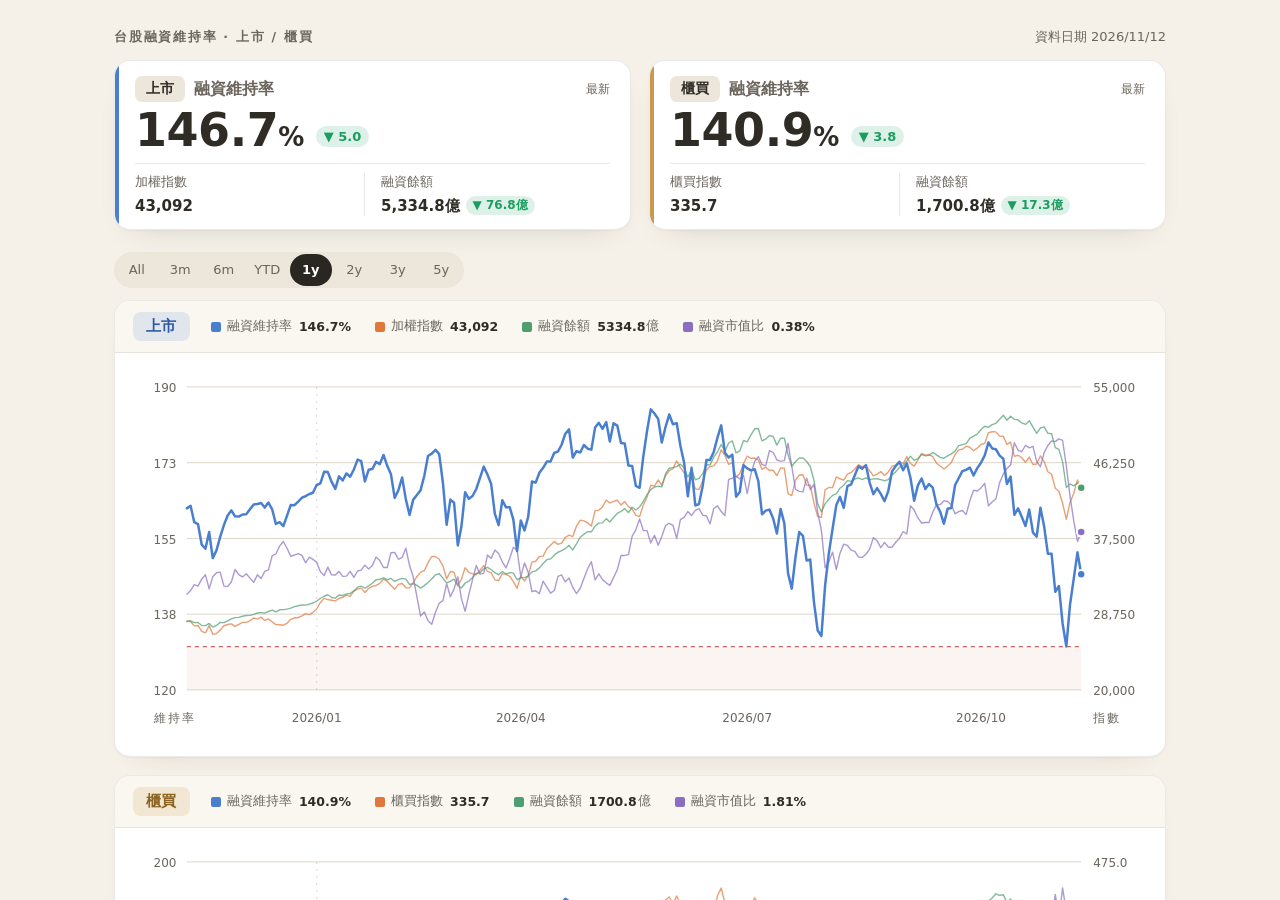
==== commit cb066389: "Update margin data through 2026-11-12 (verified automatic publication)" ====
--- a/docs/index.html
+++ b/docs/index.html
@@ -227,7 +227,7 @@
 &lt;div id=&quot;margin-maintenance-history&quot;&gt;
   &lt;header class=&quot;mmc-page-head&quot;&gt;
     &lt;div class=&quot;mmc-kicker&quot;&gt;台股融資維持率 · 上市 / 櫃買&lt;/div&gt;
-    &lt;div class=&quot;mmc-updated&quot;&gt;資料日期 2026/11/11&lt;/div&gt;
+    &lt;div class=&quot;mmc-updated&quot;&gt;資料日期 2026/11/12&lt;/div&gt;
   &lt;/header&gt;
 
   &lt;div class=&quot;mmc-stat-row&quot; aria-label=&quot;最新數值&quot;&gt;
@@ -238,17 +238,17 @@
         &lt;span class=&quot;mmc-latest-label&quot;&gt;最新&lt;/span&gt;
       &lt;/div&gt;
       &lt;div class=&quot;mmc-stat-value-row&quot;&gt;
-        &lt;div class=&quot;mmc-stat-value&quot;&gt;&lt;span data-role=&quot;stat-maint-value&quot;&gt;151.8&lt;/span&gt;&lt;span class=&quot;mmc-stat-percent&quot;&gt;%&lt;/span&gt;&lt;/div&gt;
-        &lt;span class=&quot;mmc-delta&quot; data-tone=&quot;up&quot; data-role=&quot;maint-delta&quot;&gt;▲ 6.1&lt;/span&gt;
+        &lt;div class=&quot;mmc-stat-value&quot;&gt;&lt;span data-role=&quot;stat-maint-value&quot;&gt;146.7&lt;/span&gt;&lt;span class=&quot;mmc-stat-percent&quot;&gt;%&lt;/span&gt;&lt;/div&gt;
+        &lt;span class=&quot;mmc-delta&quot; data-tone=&quot;down&quot; data-role=&quot;maint-delta&quot;&gt;▼ 5.0&lt;/span&gt;
       &lt;/div&gt;
       &lt;div class=&quot;mmc-stat-metrics&quot;&gt;
         &lt;div class=&quot;mmc-stat-metric&quot;&gt;
           &lt;span class=&quot;mmc-metric-label&quot;&gt;加權指數&lt;/span&gt;
-          &lt;span class=&quot;mmc-stat-index&quot;&gt;44,257&lt;/span&gt;
+          &lt;span class=&quot;mmc-stat-index&quot;&gt;43,092&lt;/span&gt;
         &lt;/div&gt;
         &lt;div class=&quot;mmc-stat-metric&quot;&gt;
           &lt;span class=&quot;mmc-metric-label&quot;&gt;融資餘額&lt;/span&gt;
-          &lt;span class=&quot;mmc-stat-balance&quot;&gt;&lt;span class=&quot;mmc-balance-total&quot;&gt;&lt;strong data-role=&quot;stat-balance-value&quot;&gt;5,411.6&lt;/strong&gt;億&lt;/span&gt;&lt;span class=&quot;mmc-mini-delta&quot; data-tone=&quot;up&quot; data-role=&quot;balance-delta&quot;&gt;▲ 44.8億&lt;/span&gt;&lt;/span&gt;
+          &lt;span class=&quot;mmc-stat-balance&quot;&gt;&lt;span class=&quot;mmc-balance-total&quot;&gt;&lt;strong data-role=&quot;stat-balance-value&quot;&gt;5,334.8&lt;/strong&gt;億&lt;/span&gt;&lt;span class=&quot;mmc-mini-delta&quot; data-tone=&quot;down&quot; data-role=&quot;balance-delta&quot;&gt;▼ 76.8億&lt;/span&gt;&lt;/span&gt;
         &lt;/div&gt;
       &lt;/div&gt;
     &lt;/article&gt;
@@ -259,17 +259,17 @@
         &lt;span class=&quot;mmc-latest-label&quot;&gt;最新&lt;/span&gt;
       &lt;/div&gt;
       &lt;div class=&quot;mmc-stat-value-row&quot;&gt;
-        &lt;div class=&quot;mmc-stat-value&quot;&gt;&lt;span data-role=&quot;stat-maint-value&quot;&gt;144.7&lt;/span&gt;&lt;span class=&quot;mmc-stat-percent&quot;&gt;%&lt;/span&gt;&lt;/div&gt;
-        &lt;span class=&quot;mmc-delta&quot; data-tone=&quot;up&quot; data-role=&quot;maint-delta&quot;&gt;▲ 6.3&lt;/span&gt;
+        &lt;div class=&quot;mmc-stat-value&quot;&gt;&lt;span data-role=&quot;stat-maint-value&quot;&gt;140.9&lt;/span&gt;&lt;span class=&quot;mmc-stat-percent&quot;&gt;%&lt;/span&gt;&lt;/div&gt;
+        &lt;span class=&quot;mmc-delta&quot; data-tone=&quot;down&quot; data-role=&quot;maint-delta&quot;&gt;▼ 3.8&lt;/span&gt;
       &lt;/div&gt;
       &lt;div class=&quot;mmc-stat-metrics&quot;&gt;
         &lt;div class=&quot;mmc-stat-metric&quot;&gt;
           &lt;span class=&quot;mmc-metric-label&quot;&gt;櫃買指數&lt;/span&gt;
-          &lt;span class=&quot;mmc-stat-index&quot;&gt;344.1&lt;/span&gt;
+          &lt;span class=&quot;mmc-stat-index&quot;&gt;335.7&lt;/span&gt;
         &lt;/div&gt;
         &lt;div class=&quot;mmc-stat-metric&quot;&gt;
           &lt;span class=&quot;mmc-metric-label&quot;&gt;融資餘額&lt;/span&gt;
-          &lt;span class=&quot;mmc-stat-balance&quot;&gt;&lt;span class=&quot;mmc-balance-total&quot;&gt;&lt;strong data-role=&quot;stat-balance-value&quot;&gt;1,718.0&lt;/strong&gt;億&lt;/span&gt;&lt;span class=&quot;mmc-mini-delta&quot; data-tone=&quot;up&quot; data-role=&quot;balance-delta&quot;&gt;▲ 24.9億&lt;/span&gt;&lt;/span&gt;
+          &lt;span class=&quot;mmc-stat-balance&quot;&gt;&lt;span class=&quot;mmc-balance-total&quot;&gt;&lt;strong data-role=&quot;stat-balance-value&quot;&gt;1,700.8&lt;/strong&gt;億&lt;/span&gt;&lt;span class=&quot;mmc-mini-delta&quot; data-tone=&quot;down&quot; data-role=&quot;balance-delta&quot;&gt;▼ 17.3億&lt;/span&gt;&lt;/span&gt;
         &lt;/div&gt;
       &lt;/div&gt;
     &lt;/article&gt;
@@ -292,11 +292,11 @@
     &lt;div class=&quot;mmc-market-meta&quot;&gt;
       &lt;h2 id=&quot;mmc-twse-heading&quot;&gt;上市&lt;/h2&gt;
       &lt;div class=&quot;mmc-summary&quot; aria-label=&quot;上市圖例與目前數值&quot;&gt;
-        &lt;span data-role=&quot;date&quot; class=&quot;mmc-date mmc-visually-hidden&quot;&gt;2026/11/11&lt;/span&gt;
-        &lt;button type=&quot;button&quot; class=&quot;mmc-legend-item&quot; data-series=&quot;maint&quot; aria-pressed=&quot;true&quot; aria-label=&quot;切換上市融資維持率&quot;&gt;&lt;i class=&quot;mmc-swatch mmc-maint&quot;&gt;&lt;/i&gt;&lt;span class=&quot;mmc-legend-long&quot;&gt;融資維持率&lt;/span&gt;&lt;span class=&quot;mmc-legend-short&quot;&gt;維持率&lt;/span&gt;&lt;strong data-role=&quot;maint-value&quot;&gt;151.8%&lt;/strong&gt;&lt;/button&gt;
-        &lt;button type=&quot;button&quot; class=&quot;mmc-legend-item&quot; data-series=&quot;index&quot; aria-pressed=&quot;true&quot; aria-label=&quot;切換加權指數&quot;&gt;&lt;i class=&quot;mmc-swatch mmc-index&quot;&gt;&lt;/i&gt;&lt;span class=&quot;mmc-legend-long&quot;&gt;加權指數&lt;/span&gt;&lt;span class=&quot;mmc-legend-short&quot;&gt;指數&lt;/span&gt;&lt;strong data-role=&quot;index-value&quot;&gt;44,257&lt;/strong&gt;&lt;/button&gt;
-        &lt;button type=&quot;button&quot; class=&quot;mmc-legend-item&quot; data-series=&quot;balance&quot; aria-pressed=&quot;true&quot; aria-label=&quot;切換上市融資餘額&quot;&gt;&lt;i class=&quot;mmc-swatch mmc-balance&quot;&gt;&lt;/i&gt;&lt;span class=&quot;mmc-legend-long&quot;&gt;融資餘額&lt;/span&gt;&lt;span class=&quot;mmc-legend-short&quot;&gt;餘額&lt;/span&gt;&lt;span class=&quot;mmc-balance-reading&quot;&gt;&lt;strong data-role=&quot;balance-value&quot;&gt;5411.6&lt;/strong&gt;億&lt;/span&gt;&lt;/button&gt;
-        &lt;button type=&quot;button&quot; class=&quot;mmc-legend-item&quot; data-series=&quot;ratio&quot; aria-pressed=&quot;true&quot; aria-label=&quot;切換上市融資市值比&quot;&gt;&lt;i class=&quot;mmc-swatch mmc-ratio&quot;&gt;&lt;/i&gt;&lt;span class=&quot;mmc-legend-long&quot;&gt;融資市值比&lt;/span&gt;&lt;span class=&quot;mmc-legend-short&quot;&gt;市值比&lt;/span&gt;&lt;strong data-role=&quot;ratio-value&quot;&gt;0.37%&lt;/strong&gt;&lt;/button&gt;
+        &lt;span data-role=&quot;date&quot; class=&quot;mmc-date mmc-visually-hidden&quot;&gt;2026/11/12&lt;/span&gt;
+        &lt;button type=&quot;button&quot; class=&quot;mmc-legend-item&quot; data-series=&quot;maint&quot; aria-pressed=&quot;true&quot; aria-label=&quot;切換上市融資維持率&quot;&gt;&lt;i class=&quot;mmc-swatch mmc-maint&quot;&gt;&lt;/i&gt;&lt;span class=&quot;mmc-legend-long&quot;&gt;融資維持率&lt;/span&gt;&lt;span class=&quot;mmc-legend-short&quot;&gt;維持率&lt;/span&gt;&lt;strong data-role=&quot;maint-value&quot;&gt;146.7%&lt;/strong&gt;&lt;/button&gt;
+        &lt;button type=&quot;button&quot; class=&quot;mmc-legend-item&quot; data-series=&quot;index&quot; aria-pressed=&quot;true&quot; aria-label=&quot;切換加權指數&quot;&gt;&lt;i class=&quot;mmc-swatch mmc-index&quot;&gt;&lt;/i&gt;&lt;span class=&quot;mmc-legend-long&quot;&gt;加權指數&lt;/span&gt;&lt;span class=&quot;mmc-legend-short&quot;&gt;指數&lt;/span&gt;&lt;strong data-role=&quot;index-value&quot;&gt;43,092&lt;/strong&gt;&lt;/button&gt;
+        &lt;button type=&quot;button&quot; class=&quot;mmc-legend-item&quot; data-series=&quot;balance&quot; aria-pressed=&quot;true&quot; aria-label=&quot;切換上市融資餘額&quot;&gt;&lt;i class=&quot;mmc-swatch mmc-balance&quot;&gt;&lt;/i&gt;&lt;span class=&quot;mmc-legend-long&quot;&gt;融資餘額&lt;/span&gt;&lt;span class=&quot;mmc-legend-short&quot;&gt;餘額&lt;/span&gt;&lt;span class=&quot;mmc-balance-reading&quot;&gt;&lt;strong data-role=&quot;balance-value&quot;&gt;5334.8&lt;/strong&gt;億&lt;/span&gt;&lt;/button&gt;
+        &lt;button type=&quot;button&quot; class=&quot;mmc-legend-item&quot; data-series=&quot;ratio&quot; aria-pressed=&quot;true&quot; aria-label=&quot;切換上市融資市值比&quot;&gt;&lt;i class=&quot;mmc-swatch mmc-ratio&quot;&gt;&lt;/i&gt;&lt;span class=&quot;mmc-legend-long&quot;&gt;融資市值比&lt;/span&gt;&lt;span class=&quot;mmc-legend-short&quot;&gt;市值比&lt;/span&gt;&lt;strong data-role=&quot;ratio-value&quot;&gt;0.38%&lt;/strong&gt;&lt;/button&gt;
       &lt;/div&gt;
     &lt;/div&gt;
     &lt;div class=&quot;mmc-plot&quot; data-role=&quot;plot&quot;&gt;
@@ -325,11 +325,11 @@
     &lt;div class=&quot;mmc-market-meta&quot;&gt;
       &lt;h2 id=&quot;mmc-tpex-heading&quot;&gt;櫃買&lt;/h2&gt;
       &lt;div class=&quot;mmc-summary&quot; aria-label=&quot;櫃買圖例與目前數值&quot;&gt;
-        &lt;span data-role=&quot;date&quot; class=&quot;mmc-date mmc-visually-hidden&quot;&gt;2026/11/11&lt;/span&gt;
-        &lt;button type=&quot;button&quot; class=&quot;mmc-legend-item&quot; data-series=&quot;maint&quot; aria-pressed=&quot;true&quot; aria-label=&quot;切換櫃買融資維持率&quot;&gt;&lt;i class=&quot;mmc-swatch mmc-maint&quot;&gt;&lt;/i&gt;&lt;span class=&quot;mmc-legend-long&quot;&gt;融資維持率&lt;/span&gt;&lt;span class=&quot;mmc-legend-short&quot;&gt;維持率&lt;/span&gt;&lt;strong data-role=&quot;maint-value&quot;&gt;144.7%&lt;/strong&gt;&lt;/button&gt;
-        &lt;button type=&quot;button&quot; class=&quot;mmc-legend-item&quot; data-series=&quot;index&quot; aria-pressed=&quot;true&quot; aria-label=&quot;切換櫃買指數&quot;&gt;&lt;i class=&quot;mmc-swatch mmc-index&quot;&gt;&lt;/i&gt;&lt;span class=&quot;mmc-legend-long&quot;&gt;櫃買指數&lt;/span&gt;&lt;span class=&quot;mmc-legend-short&quot;&gt;指數&lt;/span&gt;&lt;strong data-role=&quot;index-value&quot;&gt;344.1&lt;/strong&gt;&lt;/button&gt;
-        &lt;button type=&quot;button&quot; class=&quot;mmc-legend-item&quot; data-series=&quot;balance&quot; aria-pressed=&quot;true&quot; aria-label=&quot;切換櫃買融資餘額&quot;&gt;&lt;i class=&quot;mmc-swatch mmc-balance&quot;&gt;&lt;/i&gt;&lt;span class=&quot;mmc-legend-long&quot;&gt;融資餘額&lt;/span&gt;&lt;span class=&quot;mmc-legend-short&quot;&gt;餘額&lt;/span&gt;&lt;span class=&quot;mmc-balance-reading&quot;&gt;&lt;strong data-role=&quot;balance-value&quot;&gt;1718.0&lt;/strong&gt;億&lt;/span&gt;&lt;/button&gt;
-        &lt;button type=&quot;button&quot; class=&quot;mmc-legend-item&quot; data-series=&quot;ratio&quot; aria-pressed=&quot;true&quot; aria-label=&quot;切換櫃買融資市值比&quot;&gt;&lt;i class=&quot;mmc-swatch mmc-ratio&quot;&gt;&lt;/i&gt;&lt;span class=&quot;mmc-legend-long&quot;&gt;融資市值比&lt;/span&gt;&lt;span class=&quot;mmc-legend-short&quot;&gt;市值比&lt;/span&gt;&lt;strong data-role=&quot;ratio-value&quot;&gt;1.79%&lt;/strong&gt;&lt;/button&gt;
+        &lt;span data-role=&quot;date&quot; class=&quot;mmc-date mmc-visually-hidden&quot;&gt;2026/11/12&lt;/span&gt;
+        &lt;button type=&quot;button&quot; class=&quot;mmc-legend-item&quot; data-series=&quot;maint&quot; aria-pressed=&quot;true&quot; aria-label=&quot;切換櫃買融資維持率&quot;&gt;&lt;i class=&quot;mmc-swatch mmc-maint&quot;&gt;&lt;/i&gt;&lt;span class=&quot;mmc-legend-long&quot;&gt;融資維持率&lt;/span&gt;&lt;span class=&quot;mmc-legend-short&quot;&gt;維持率&lt;/span&gt;&lt;strong data-role=&quot;maint-value&quot;&gt;140.9%&lt;/strong&gt;&lt;/button&gt;
+        &lt;button type=&quot;button&quot; class=&quot;mmc-legend-item&quot; data-series=&quot;index&quot; aria-pressed=&quot;true&quot; aria-label=&quot;切換櫃買指數&quot;&gt;&lt;i class=&quot;mmc-swatch mmc-index&quot;&gt;&lt;/i&gt;&lt;span class=&quot;mmc-legend-long&quot;&gt;櫃買指數&lt;/span&gt;&lt;span class=&quot;mmc-legend-short&quot;&gt;指數&lt;/span&gt;&lt;strong data-role=&quot;index-value&quot;&gt;335.7&lt;/strong&gt;&lt;/button&gt;
+        &lt;button type=&quot;button&quot; class=&quot;mmc-legend-item&quot; data-series=&quot;balance&quot; aria-pressed=&quot;true&quot; aria-label=&quot;切換櫃買融資餘額&quot;&gt;&lt;i class=&quot;mmc-swatch mmc-balance&quot;&gt;&lt;/i&gt;&lt;span class=&quot;mmc-legend-long&quot;&gt;融資餘額&lt;/span&gt;&lt;span class=&quot;mmc-legend-short&quot;&gt;餘額&lt;/span&gt;&lt;span class=&quot;mmc-balance-reading&quot;&gt;&lt;strong data-role=&quot;balance-value&quot;&gt;1700.8&lt;/strong&gt;億&lt;/span&gt;&lt;/button&gt;
+        &lt;button type=&quot;button&quot; class=&quot;mmc-legend-item&quot; data-series=&quot;ratio&quot; aria-pressed=&quot;true&quot; aria-label=&quot;切換櫃買融資市值比&quot;&gt;&lt;i class=&quot;mmc-swatch mmc-ratio&quot;&gt;&lt;/i&gt;&lt;span class=&quot;mmc-legend-long&quot;&gt;融資市值比&lt;/span&gt;&lt;span class=&quot;mmc-legend-short&quot;&gt;市值比&lt;/span&gt;&lt;strong data-role=&quot;ratio-value&quot;&gt;1.81%&lt;/strong&gt;&lt;/button&gt;
       &lt;/div&gt;
     &lt;/div&gt;
     &lt;div class=&quot;mmc-plot&quot; data-role=&quot;plot&quot;&gt;
@@ -359,7 +359,7 @@
 &lt;script&gt;
 (() =&gt; {
   const root = document.getElementById(&#x27;margin-maintenance-history&#x27;);
-  const data = [{&quot;d&quot;:&quot;2017-07-03&quot;,&quot;tw&quot;:167.18,&quot;ti&quot;:10412.79,&quot;tb&quot;:1463.0,&quot;tr&quot;:0.4745,&quot;ot&quot;:160.75,&quot;oi&quot;:135.49,&quot;ob&quot;:646.83,&quot;or&quot;:2.1483},{&quot;d&quot;:&quot;2017-07-04&quot;,&quot;tw&quot;:166.08,&quot;ti&quot;:10347.78,&quot;tb&quot;:1465.3,&quot;tr&quot;:0.478,&quot;ot&quot;:160.04,&quot;oi&quot;:135.13,&quot;ob&quot;:645.69,&quot;or&quot;:2.1501},{&quot;d&quot;:&quot;2017-07-05&quot;,&quot;tw&quot;:166.37,&quot;ti&quot;:10404.79,&quot;tb&quot;:1468.65,&quot;tr&quot;:0.4764,&quot;ot&quot;:160.51,&quot;oi&quot;:135.15,&quot;ob&quot;:646.42,&quot;or&quot;:2.1523},{&quot;d&quot;:&quot;2017-07-06&quot;,&quot;tw&quot;:166.77,&quot;ti&quot;:10368.2,&quot;tb&quot;:1463.96,&quot;tr&quot;:0.4765,&quot;ot&quot;:160.9,&quot;oi&quot;:135.13,&quot;ob&quot;:646.32,&quot;or&quot;:2.1524},{&quot;d&quot;:&quot;2017-07-07&quot;,&quot;tw&quot;:165.44,&quot;ti&quot;:10297.25,&quot;tb&quot;:1463.01,&quot;tr&quot;:0.4796,&quot;ot&quot;:159.64,&quot;oi&quot;:134.17,&quot;ob&quot;:645.21,&quot;or&quot;:2.1641},{&quot;d&quot;:&quot;2017-07-10&quot;,&quot;tw&quot;:164.66,&quot;ti&quot;:10289.91,&quot;tb&quot;:1456.92,&quot;tr&quot;:0.4779,&quot;ot&quot;:159.26,&quot;oi&quot;:133.86,&quot;ob&quot;:640.96,&quot;or&quot;:2.1547},{&quot;d&quot;:&quot;2017-07-11&quot;,&quot;tw&quot;:165.26,&quot;ti&quot;:10415.57,&quot;tb&quot;:1448.1,&quot;tr&quot;:0.469,&quot;ot&quot;:159.4,&quot;oi&quot;:133.99,&quot;ob&quot;:639.52,&quot;or&quot;:2.1477},{&quot;d&quot;:&quot;2017-07-12&quot;,&quot;tw&quot;:166.34,&quot;ti&quot;:10420.68,&quot;tb&quot;:1446.65,&quot;tr&quot;:0.4684,&quot;ot&quot;:160.87,&quot;oi&quot;:135.03,&quot;ob&quot;:637.15,&quot;or&quot;:2.1233},{&quot;d&quot;:&quot;2017-07-13&quot;,&quot;tw&quot;:166.35,&quot;ti&quot;:10460.15,&quot;tb&quot;:1453.18,&quot;tr&quot;:0.4691,&quot;ot&quot;:161.68,&quot;oi&quot;:135.55,&quot;ob&quot;:637.57,&quot;or&quot;:2.1166},{&quot;d&quot;:&quot;2017-07-14&quot;,&quot;tw&quot;:166.55,&quot;ti&quot;:10443.91,&quot;tb&quot;:1454.82,&quot;tr&quot;:0.4701,&quot;ot&quot;:162.82,&quot;oi&quot;:136.64,&quot;ob&quot;:638.47,&quot;or&quot;:2.1025},{&quot;d&quot;:&quot;2017-07-17&quot;,&quot;tw&quot;:166.68,&quot;ti&quot;:10457.54,&quot;tb&quot;:1450.12,&quot;tr&quot;:0.468,&quot;ot&quot;:162.97,&quot;oi&quot;:136.9,&quot;ob&quot;:640.85,&quot;or&quot;:2.1065},{&quot;d&quot;:&quot;2017-07-18&quot;,&quot;tw&quot;:167.34,&quot;ti&quot;:10481.26,&quot;tb&quot;:1457.42,&quot;tr&quot;:0.4691,&quot;ot&quot;:163.73,&quot;oi&quot;:137.99,&quot;ob&quot;:641.48,&quot;or&quot;:2.0916},{&quot;d&quot;:&quot;2017-07-19&quot;,&quot;tw&quot;:167.24,&quot;ti&quot;:10506.1,&quot;tb&quot;:1450.86,&quot;tr&quot;:0.4661,&quot;ot&quot;:163.97,&quot;oi&quot;:137.89,&quot;ob&quot;:644.53,&quot;or&quot;:2.103},{&quot;d&quot;:&quot;2017-07-20&quot;,&quot;tw&quot;:166.64,&quot;ti&quot;:10499.36,&quot;tb&quot;:1452.62,&quot;tr&quot;:0.4669,&quot;ot&quot;:164.23,&quot;oi&quot;:138.16,&quot;ob&quot;:648.02,&quot;or&quot;:2.11},{&quot;d&quot;:&quot;2017-07-21&quot;,&quot;tw&quot;:166.14,&quot;ti&quot;:10436.7,&quot;tb&quot;:1458.28,&quot;tr&quot;:0.4716,&quot;ot&quot;:163.98,&quot;oi&quot;:138.61,&quot;ob&quot;:649.04,&quot;or&quot;:2.1064},{&quot;d&quot;:&quot;2017-07-24&quot;,&quot;tw&quot;:166.3,&quot;ti&quot;:10461.28,&quot;tb&quot;:1461.91,&quot;tr&quot;:0.4717,&quot;ot&quot;:163.52,&quot;oi&quot;:138.55,&quot;ob&quot;:649.13,&quot;or&quot;:2.1072},{&quot;d&quot;:&quot;2017-07-25&quot;,&quot;tw&quot;:167.28,&quot;ti&quot;:10463.15,&quot;tb&quot;:1461.39,&quot;tr&quot;:0.4714,&quot;ot&quot;:164.72,&quot;oi&quot;:139.23,&quot;ob&quot;:651.41,&quot;or&quot;:2.1041},{&quot;d&quot;:&quot;2017-07-26&quot;,&quot;tw&quot;:166.62,&quot;ti&quot;:10419.11,&quot;tb&quot;:1463.5,&quot;tr&quot;:0.4739,&quot;ot&quot;:164.65,&quot;oi&quot;:139.95,&quot;ob&quot;:655.68,&quot;or&quot;:2.1069},{&quot;d&quot;:&quot;2017-07-27&quot;,&quot;tw&quot;:167.78,&quot;ti&quot;:10508.37,&quot;tb&quot;:1468.83,&quot;tr&quot;:0.4817,&quot;ot&quot;:165.06,&quot;oi&quot;:140.23,&quot;ob&quot;:661.22,&quot;or&quot;:2.1206},{&quot;d&quot;:&quot;2017-07-28&quot;,&quot;tw&quot;:166.12,&quot;ti&quot;:10423.05,&quot;tb&quot;:1467.79,&quot;tr&quot;:0.4753,&quot;ot&quot;:162.82,&quot;oi&quot;:138.9,&quot;ob&quot;:662.69,&quot;or&quot;:2.1457},{&quot;d&quot;:&quot;2017-07-31&quot;,&quot;tw&quot;:166.43,&quot;ti&quot;:10427.33,&quot;tb&quot;:1470.46,&quot;tr&quot;:0.4757,&quot;ot&quot;:163.19,&quot;oi&quot;:139.17,&quot;ob&quot;:665.34,&quot;or&quot;:2.15},{&quot;d&quot;:&quot;2017-08-01&quot;,&quot;tw&quot;:166.99,&quot;ti&quot;:10437.29,&quot;tb&quot;:1477.66,&quot;tr&quot;:0.4779,&quot;ot&quot;:163.77,&quot;oi&quot;:139.29,&quot;ob&quot;:669.71,&quot;or&quot;:2.1618},{&quot;d&quot;:&quot;2017-08-02&quot;,&quot;tw&quot;:167.42,&quot;ti&quot;:10519.27,&quot;tb&quot;:1478.31,&quot;tr&quot;:0.4742,&quot;ot&quot;:164.02,&quot;oi&quot;:139.71,&quot;ob&quot;:673.21,&quot;or&quot;:2.1666},{&quot;d&quot;:&quot;2017-08-03&quot;,&quot;tw&quot;:166.66,&quot;ti&quot;:10469.88,&quot;tb&quot;:1488.27,&quot;tr&quot;:0.4798,&quot;ot&quot;:163.26,&quot;oi&quot;:139.36,&quot;ob&quot;:673.03,&quot;or&quot;:2.1715},{&quot;d&quot;:&quot;2017-08-04&quot;,&quot;tw&quot;:167.7,&quot;ti&quot;:10506.56,&quot;tb&quot;:1496.8,&quot;tr&quot;:0.4808,&quot;ot&quot;:163.78,&quot;oi&quot;:139.46,&quot;ob&quot;:677.71,&quot;or&quot;:2.1849},{&quot;d&quot;:&quot;2017-08-07&quot;,&quot;tw&quot;:169.0,&quot;ti&quot;:10579.38,&quot;tb&quot;:1507.14,&quot;tr&quot;:0.4817,&quot;ot&quot;:165.46,&quot;oi&quot;:140.54,&quot;ob&quot;:682.52,&quot;or&quot;:2.1835},{&quot;d&quot;:&quot;2017-08-08&quot;,&quot;tw&quot;:166.82,&quot;ti&quot;:10568.97,&quot;tb&quot;:1507.03,&quot;tr&quot;:0.4822,&quot;ot&quot;:163.21,&quot;oi&quot;:139.76,&quot;ob&quot;:682.6,&quot;or&quot;:2.196},{&quot;d&quot;:&quot;2017-08-09&quot;,&quot;tw&quot;:165.39,&quot;ti&quot;:10470.38,&quot;tb&quot;:1503.61,&quot;tr&quot;:0.486,&quot;ot&quot;:160.87,&quot;oi&quot;:137.73,&quot;ob&quot;:684.08,&quot;or&quot;:2.2331},{&quot;d&quot;:&quot;2017-08-10&quot;,&quot;tw&quot;:161.29,&quot;ti&quot;:10329.74,&quot;tb&quot;:1479.03,&quot;tr&quot;:0.4845,&quot;ot&quot;:156.37,&quot;oi&quot;:134.72,&quot;ob&quot;:675.38,&quot;or&quot;:2.2539},{&quot;d&quot;:&quot;2017-08-11&quot;,&quot;tw&quot;:162.61,&quot;ti&quot;:10329.57,&quot;tb&quot;:1478.75,&quot;tr&quot;:0.4844,&quot;ot&quot;:156.94,&quot;oi&quot;:134.68,&quot;ob&quot;:672.8,&quot;or&quot;:2.246},{&quot;d&quot;:&quot;2017-08-14&quot;,&quot;tw&quot;:158.7,&quot;ti&quot;:10225.28,&quot;tb&quot;:1462.16,&quot;tr&quot;:0.4838,&quot;ot&quot;:151.94,&quot;oi&quot;:131.3,&quot;ob&quot;:661.46,&quot;or&quot;:2.2649},{&quot;d&quot;:&quot;2017-08-15&quot;,&quot;tw&quot;:160.99,&quot;ti&quot;:10311.16,&quot;tb&quot;:1458.75,&quot;tr&quot;:0.4799,&quot;ot&quot;:154.87,&quot;oi&quot;:133.07,&quot;ob&quot;:661.67,&quot;or&quot;:2.2354},{&quot;d&quot;:&quot;2017-08-16&quot;,&quot;tw&quot;:161.7,&quot;ti&quot;:10290.39,&quot;tb&quot;:1466.7,&quot;tr&quot;:0.4833,&quot;ot&quot;:156.16,&quot;oi&quot;:133.78,&quot;ob&quot;:661.28,&quot;or&quot;:2.2223},{&quot;d&quot;:&quot;2017-08-17&quot;,&quot;tw&quot;:164.01,&quot;ti&quot;:10369.37,&quot;tb&quot;:1473.52,&quot;tr&quot;:0.4821,&quot;ot&quot;:158.87,&quot;oi&quot;:135.47,&quot;ob&quot;:664.8,&quot;or&quot;:2.2078},{&quot;d&quot;:&quot;2017-08-18&quot;,&quot;tw&quot;:163.27,&quot;ti&quot;:10321.33,&quot;tb&quot;:1478.75,&quot;tr&quot;:0.4847,&quot;ot&quot;:158.82,&quot;oi&quot;:135.34,&quot;ob&quot;:668.01,&quot;or&quot;:2.2219},{&quot;d&quot;:&quot;2017-08-21&quot;,&quot;tw&quot;:163.73,&quot;ti&quot;:10326.39,&quot;tb&quot;:1484.43,&quot;tr&quot;:0.486,&quot;ot&quot;:159.93,&quot;oi&quot;:135.96,&quot;ob&quot;:671.2,&quot;or&quot;:2.2223},{&quot;d&quot;:&quot;2017-08-22&quot;,&quot;tw&quot;:165.2,&quot;ti&quot;:10392.07,&quot;tb&quot;:1492.2,&quot;tr&quot;:0.4856,&quot;ot&quot;:159.77,&quot;oi&quot;:136.44,&quot;ob&quot;:670.32,&quot;or&quot;:2.2158},{&quot;d&quot;:&quot;2017-08-23&quot;,&quot;tw&quot;:165.75,&quot;ti&quot;:10406.81,&quot;tb&quot;:1493.07,&quot;tr&quot;:0.4853,&quot;ot&quot;:160.45,&quot;oi&quot;:136.79,&quot;ob&quot;:672.01,&quot;or&quot;:2.2153},{&quot;d&quot;:&quot;2017-08-24&quot;,&quot;tw&quot;:166.85,&quot;ti&quot;:10488.96,&quot;tb&quot;:1494.74,&quot;tr&quot;:0.4824,&quot;ot&quot;:161.36,&quot;oi&quot;:137.63,&quot;ob&quot;:674.25,&quot;or&quot;:2.2106},{&quot;d&quot;:&quot;2017-08-25&quot;,&quot;tw&quot;:167.32,&quot;ti&quot;:10515.51,&quot;tb&quot;:1500.54,&quot;tr&quot;:0.4832,&quot;ot&quot;:161.53,&quot;oi&quot;:138.15,&quot;ob&quot;:678.17,&quot;or&quot;:2.2137},{&quot;d&quot;:&quot;2017-08-28&quot;,&quot;tw&quot;:168.06,&quot;ti&quot;:10525.98,&quot;tb&quot;:1510.34,&quot;tr&quot;:0.4847,&quot;ot&quot;:162.37,&quot;oi&quot;:138.61,&quot;ob&quot;:681.12,&quot;or&quot;:2.2159},{&quot;d&quot;:&quot;2017-08-29&quot;,&quot;tw&quot;:167.29,&quot;ti&quot;:10496.57,&quot;tb&quot;:1524.37,&quot;tr&quot;:0.4905,&quot;ot&quot;:161.61,&quot;oi&quot;:138.5,&quot;ob&quot;:684.2,&quot;or&quot;:2.2276},{&quot;d&quot;:&quot;2017-08-30&quot;,&quot;tw&quot;:167.89,&quot;ti&quot;:10569.4,&quot;tb&quot;:1538.27,&quot;tr&quot;:0.4915,&quot;ot&quot;:162.08,&quot;oi&quot;:138.94,&quot;ob&quot;:689.56,&quot;or&quot;:2.2361},{&quot;d&quot;:&quot;2017-08-31&quot;,&quot;tw&quot;:168.26,&quot;ti&quot;:10585.78,&quot;tb&quot;:1550.93,&quot;tr&quot;:0.495,&quot;ot&quot;:162.76,&quot;oi&quot;:139.93,&quot;ob&quot;:690.11,&quot;or&quot;:2.222},{&quot;d&quot;:&quot;2017-09-01&quot;,&quot;tw&quot;:169.31,&quot;ti&quot;:10594.82,&quot;tb&quot;:1561.07,&quot;tr&quot;:0.497,&quot;ot&quot;:163.97,&quot;oi&quot;:140.8,&quot;ob&quot;:693.59,&quot;or&quot;:2.2162},{&quot;d&quot;:&quot;2017-09-04&quot;,&quot;tw&quot;:168.16,&quot;ti&quot;:10569.87,&quot;tb&quot;:1562.31,&quot;tr&quot;:0.499,&quot;ot&quot;:163.64,&quot;oi&quot;:140.24,&quot;ob&quot;:695.31,&quot;or&quot;:2.2284},{&quot;d&quot;:&quot;2017-09-05&quot;,&quot;tw&quot;:169.72,&quot;ti&quot;:10617.84,&quot;tb&quot;:1574.7,&quot;tr&quot;:0.5002,&quot;ot&quot;:166.06,&quot;oi&quot;:141.98,&quot;ob&quot;:700.93,&quot;or&quot;:2.2189},{&quot;d&quot;:&quot;2017-09-06&quot;,&quot;tw&quot;:168.2,&quot;ti&quot;:10547.86,&quot;tb&quot;:1574.08,&quot;tr&quot;:0.5033,&quot;ot&quot;:165.04,&quot;oi&quot;:141.62,&quot;ob&quot;:701.37,&quot;or&quot;:2.2252},{&quot;d&quot;:&quot;2017-09-07&quot;,&quot;tw&quot;:166.24,&quot;ti&quot;:10538.51,&quot;tb&quot;:1575.61,&quot;tr&quot;:0.5053,&quot;ot&quot;:162.5,&quot;oi&quot;:140.55,&quot;ob&quot;:695.34,&quot;or&quot;:2.2273},{&quot;d&quot;:&quot;2017-09-08&quot;,&quot;tw&quot;:168.41,&quot;ti&quot;:10609.95,&quot;tb&quot;:1598.71,&quot;tr&quot;:0.5078,&quot;ot&quot;:164.53,&quot;oi&quot;:141.9,&quot;ob&quot;:689.72,&quot;or&quot;:2.1944},{&quot;d&quot;:&quot;2017-09-11&quot;,&quot;tw&quot;:166.98,&quot;ti&quot;:10572.16,&quot;tb&quot;:1610.79,&quot;tr&quot;:0.5134,&quot;ot&quot;:163.88,&quot;oi&quot;:141.46,&quot;ob&quot;:690.69,&quot;or&quot;:2.2045},{&quot;d&quot;:&quot;2017-09-12&quot;,&quot;tw&quot;:166.61,&quot;ti&quot;:10610.35,&quot;tb&quot;:1621.48,&quot;tr&quot;:0.5152,&quot;ot&quot;:163.62,&quot;oi&quot;:141.81,&quot;ob&quot;:688.93,&quot;or&quot;:2.1935},{&quot;d&quot;:&quot;2017-09-13&quot;,&quot;tw&quot;:165.13,&quot;ti&quot;:10532.88,&quot;tb&quot;:1625.86,&quot;tr&quot;:0.5201,&quot;ot&quot;:162.48,&quot;oi&quot;:141.25,&quot;ob&quot;:688.14,&quot;or&quot;:2.1996},{&quot;d&quot;:&quot;2017-09-14&quot;,&quot;tw&quot;:165.95,&quot;ti&quot;:10553.57,&quot;tb&quot;:1633.44,&quot;tr&quot;:0.5221,&quot;ot&quot;:164.2,&quot;oi&quot;:142.75,&quot;ob&quot;:688.48,&quot;or&quot;:2.2052},{&quot;d&quot;:&quot;2017-09-15&quot;,&quot;tw&quot;:166.09,&quot;ti&quot;:10580.41,&quot;tb&quot;:1635.99,&quot;tr&quot;:0.5213,&quot;ot&quot;:163.36,&quot;oi&quot;:142.67,&quot;ob&quot;:687.35,&quot;or&quot;:2.2027},{&quot;d&quot;:&quot;2017-09-18&quot;,&quot;tw&quot;:166.8,&quot;ti&quot;:10631.57,&quot;tb&quot;:1646.22,&quot;tr&quot;:0.5224,&quot;ot&quot;:164.1,&quot;oi&quot;:143.42,&quot;ob&quot;:693.02,&quot;or&quot;:2.2086},{&quot;d&quot;:&quot;2017-09-19&quot;,&quot;tw&quot;:164.71,&quot;ti&quot;:10576.14,&quot;tb&quot;:1646.4,&quot;tr&quot;:0.5246,&quot;ot&quot;:163.15,&quot;oi&quot;:142.47,&quot;ob&quot;:691.65,&quot;or&quot;:2.214},{&quot;d&quot;:&quot;2017-09-20&quot;,&quot;tw&quot;:163.5,&quot;ti&quot;:10519.17,&quot;tb&quot;:1649.34,&quot;tr&quot;:0.5281,&quot;ot&quot;:162.58,&quot;oi&quot;:142.07,&quot;ob&quot;:689.32,&quot;or&quot;:2.2131},{&quot;d&quot;:&quot;2017-09-21&quot;,&quot;tw&quot;:165.61,&quot;ti&quot;:10578.44,&quot;tb&quot;:1659.5,&quot;tr&quot;:0.5292,&quot;ot&quot;:164.94,&quot;oi&quot;:143.75,&quot;ob&quot;:692.96,&quot;or&quot;:2.2003},{&quot;d&quot;:&quot;2017-09-22&quot;,&quot;tw&quot;:162.52,&quot;ti&quot;:10449.68,&quot;tb&quot;:1647.75,&quot;tr&quot;:0.5311,&quot;ot&quot;:162.37,&quot;oi&quot;:142.14,&quot;ob&quot;:690.97,&quot;or&quot;:2.2206},{&quot;d&quot;:&quot;2017-09-25&quot;,&quot;tw&quot;:159.52,&quot;ti&quot;:10335.89,&quot;tb&quot;:1638.37,&quot;tr&quot;:0.534,&quot;ot&quot;:158.54,&quot;oi&quot;:139.96,&quot;ob&quot;:682.57,&quot;or&quot;:2.2318},{&quot;d&quot;:&quot;2017-09-26&quot;,&quot;tw&quot;:157.61,&quot;ti&quot;:10257.02,&quot;tb&quot;:1622.69,&quot;tr&quot;:0.5328,&quot;ot&quot;:155.1,&quot;oi&quot;:137.37,&quot;ob&quot;:676.09,&quot;or&quot;:2.2508},{&quot;d&quot;:&quot;2017-09-27&quot;,&quot;tw&quot;:160.24,&quot;ti&quot;:10326.68,&quot;tb&quot;:1625.84,&quot;tr&quot;:0.5303,&quot;ot&quot;:158.36,&quot;oi&quot;:139.35,&quot;ob&quot;:675.41,&quot;or&quot;:2.2083},{&quot;d&quot;:&quot;2017-09-28&quot;,&quot;tw&quot;:160.61,&quot;ti&quot;:10296.45,&quot;tb&quot;:1634.51,&quot;tr&quot;:0.5345,&quot;ot&quot;:158.71,&quot;oi&quot;:139.47,&quot;ob&quot;:678.38,&quot;or&quot;:2.1905},{&quot;d&quot;:&quot;2017-09-29&quot;,&quot;tw&quot;:159.9,&quot;ti&quot;:10329.94,&quot;tb&quot;:1625.7,&quot;tr&quot;:0.5305,&quot;ot&quot;:157.5,&quot;oi&quot;:138.7,&quot;ob&quot;:675.7,&quot;or&quot;:2.2},{&quot;d&quot;:&quot;2017-09-30&quot;,&quot;tw&quot;:162.06,&quot;ti&quot;:10383.94,&quot;tb&quot;:1627.95,&quot;tr&quot;:0.5284,&quot;ot&quot;:160.36,&quot;oi&quot;:140.42,&quot;ob&quot;:677.71,&quot;or&quot;:2.1792},{&quot;d&quot;:&quot;2017-10-02&quot;,&quot;tw&quot;:164.15,&quot;ti&quot;:10465.16,&quot;tb&quot;:1634.35,&quot;tr&quot;:0.5259,&quot;ot&quot;:162.6,&quot;oi&quot;:142.06,&quot;ob&quot;:681.0,&quot;or&quot;:2.1612},{&quot;d&quot;:&quot;2017-10-03&quot;,&quot;tw&quot;:164.01,&quot;ti&quot;:10469.35,&quot;tb&quot;:1641.35,&quot;tr&quot;:0.528,&quot;ot&quot;:162.61,&quot;oi&quot;:142.24,&quot;ob&quot;:683.58,&quot;or&quot;:2.1665},{&quot;d&quot;:&quot;2017-10-05&quot;,&quot;tw&quot;:165.35,&quot;ti&quot;:10518.27,&quot;tb&quot;:1647.15,&quot;tr&quot;:0.5273,&quot;ot&quot;:164.16,&quot;oi&quot;:143.28,&quot;ob&quot;:686.0,&quot;or&quot;:2.1558},{&quot;d&quot;:&quot;2017-10-06&quot;,&quot;tw&quot;:165.06,&quot;ti&quot;:10532.81,&quot;tb&quot;:1650.51,&quot;tr&quot;:0.5269,&quot;ot&quot;:163.38,&quot;oi&quot;:142.97,&quot;ob&quot;:688.95,&quot;or&quot;:2.1658},{&quot;d&quot;:&quot;2017-10-11&quot;,&quot;tw&quot;:164.28,&quot;ti&quot;:10641.19,&quot;tb&quot;:1653.38,&quot;tr&quot;:0.5223,&quot;ot&quot;:161.69,&quot;oi&quot;:142.58,&quot;ob&quot;:684.3,&quot;or&quot;:2.1618},{&quot;d&quot;:&quot;2017-10-12&quot;,&quot;tw&quot;:165.45,&quot;ti&quot;:10711.44,&quot;tb&quot;:1657.34,&quot;tr&quot;:0.5203,&quot;ot&quot;:163.44,&quot;oi&quot;:144.09,&quot;ob&quot;:688.22,&quot;or&quot;:2.1457},{&quot;d&quot;:&quot;2017-10-13&quot;,&quot;tw&quot;:165.86,&quot;ti&quot;:10724.09,&quot;tb&quot;:1660.64,&quot;tr&quot;:0.5209,&quot;ot&quot;:163.66,&quot;oi&quot;:144.24,&quot;ob&quot;:689.16,&quot;or&quot;:2.1466},{&quot;d&quot;:&quot;2017-10-16&quot;,&quot;tw&quot;:166.8,&quot;ti&quot;:10774.21,&quot;tb&quot;:1667.68,&quot;tr&quot;:0.521,&quot;ot&quot;:164.08,&quot;oi&quot;:144.61,&quot;ob&quot;:692.05,&quot;or&quot;:2.1554},{&quot;d&quot;:&quot;2017-10-17&quot;,&quot;tw&quot;:164.52,&quot;ti&quot;:10723.15,&quot;tb&quot;:1663.88,&quot;tr&quot;:0.5216,&quot;ot&quot;:162.6,&quot;oi&quot;:143.73,&quot;ob&quot;:690.92,&quot;or&quot;:2.165},{&quot;d&quot;:&quot;2017-10-18&quot;,&quot;tw&quot;:163.9,&quot;ti&quot;:10720.28,&quot;tb&quot;:1658.02,&quot;tr&quot;:0.5201,&quot;ot&quot;:162.09,&quot;oi&quot;:143.27,&quot;ob&quot;:691.82,&quot;or&quot;:2.1754},{&quot;d&quot;:&quot;2017-10-19&quot;,&quot;tw&quot;:165.34,&quot;ti&quot;:10760.29,&quot;tb&quot;:1655.11,&quot;tr&quot;:0.5195,&quot;ot&quot;:163.94,&quot;oi&quot;:144.87,&quot;ob&quot;:695.31,&quot;or&quot;:2.1688},{&quot;d&quot;:&quot;2017-10-20&quot;,&quot;tw&quot;:164.77,&quot;ti&quot;:10728.88,&quot;tb&quot;:1656.31,&quot;tr&quot;:0.5196,&quot;ot&quot;:163.6,&quot;oi&quot;:144.77,&quot;ob&quot;:696.92,&quot;or&quot;:2.1747},{&quot;d&quot;:&quot;2017-10-23&quot;,&quot;tw&quot;:164.9,&quot;ti&quot;:10735.21,&quot;tb&quot;:1662.45,&quot;tr&quot;:0.5207,&quot;ot&quot;:163.88,&quot;oi&quot;:145.14,&quot;ob&quot;:699.56,&quot;or&quot;:2.1773},{&quot;d&quot;:&quot;2017-10-24&quot;,&quot;tw&quot;:165.76,&quot;ti&quot;:10743.78,&quot;tb&quot;:1665.57,&quot;tr&quot;:0.5214,&quot;ot&quot;:164.71,&quot;oi&quot;:146.03,&quot;ob&quot;:703.57,&quot;or&quot;:2.1775},{&quot;d&quot;:&quot;2017-10-25&quot;,&quot;tw&quot;:165.05,&quot;ti&quot;:10750.57,&quot;tb&quot;:1668.76,&quot;tr&quot;:0.522,&quot;ot&quot;:163.51,&quot;oi&quot;:145.53,&quot;ob&quot;:704.3,&quot;or&quot;:2.1872},{&quot;d&quot;:&quot;2017-10-26&quot;,&quot;tw&quot;:165.79,&quot;ti&quot;:10734.76,&quot;tb&quot;:1668.74,&quot;tr&quot;:0.5229,&quot;ot&quot;:163.74,&quot;oi&quot;:146.08,&quot;ob&quot;:704.84,&quot;or&quot;:2.1813},{&quot;d&quot;:&quot;2017-10-27&quot;,&quot;tw&quot;:162.37,&quot;ti&quot;:10709.11,&quot;tb&quot;:1649.19,&quot;tr&quot;:0.5175,&quot;ot&quot;:160.25,&quot;oi&quot;:143.64,&quot;ob&quot;:697.99,&quot;or&quot;:2.197},{&quot;d&quot;:&quot;2017-10-30&quot;,&quot;tw&quot;:162.89,&quot;ti&quot;:10756.87,&quot;tb&quot;:1646.67,&quot;tr&quot;:0.5142,&quot;ot&quot;:160.06,&quot;oi&quot;:143.82,&quot;ob&quot;:694.03,&quot;or&quot;:2.1796},{&quot;d&quot;:&quot;2017-10-31&quot;,&quot;tw&quot;:164.86,&quot;ti&quot;:10793.8,&quot;tb&quot;:1660.88,&quot;tr&quot;:0.5171,&quot;ot&quot;:162.09,&quot;oi&quot;:145.36,&quot;ob&quot;:696.57,&quot;or&quot;:2.1596},{&quot;d&quot;:&quot;2017-11-01&quot;,&quot;tw&quot;:165.2,&quot;ti&quot;:10806.36,&quot;tb&quot;:1667.64,&quot;tr&quot;:0.5186,&quot;ot&quot;:162.73,&quot;oi&quot;:146.17,&quot;ob&quot;:698.0,&quot;or&quot;:2.1498},{&quot;d&quot;:&quot;2017-11-02&quot;,&quot;tw&quot;:164.63,&quot;ti&quot;:10788.51,&quot;tb&quot;:1673.04,&quot;tr&quot;:0.5209,&quot;ot&quot;:162.15,&quot;oi&quot;:146.46,&quot;ob&quot;:704.65,&quot;or&quot;:2.1665},{&quot;d&quot;:&quot;2017-11-03&quot;,&quot;tw&quot;:164.64,&quot;ti&quot;:10800.77,&quot;tb&quot;:1675.61,&quot;tr&quot;:0.5211,&quot;ot&quot;:161.36,&quot;oi&quot;:146.11,&quot;ob&quot;:705.29,&quot;or&quot;:2.1729},{&quot;d&quot;:&quot;2017-11-06&quot;,&quot;tw&quot;:164.65,&quot;ti&quot;:10786.19,&quot;tb&quot;:1681.51,&quot;tr&quot;:0.5239,&quot;ot&quot;:161.9,&quot;oi&quot;:146.26,&quot;ob&quot;:707.92,&quot;or&quot;:2.1769},{&quot;d&quot;:&quot;2017-11-07&quot;,&quot;tw&quot;:164.52,&quot;ti&quot;:10840.34,&quot;tb&quot;:1679.23,&quot;tr&quot;:0.5203,&quot;ot&quot;:162.18,&quot;oi&quot;:146.63,&quot;ob&quot;:709.41,&quot;or&quot;:2.1775},{&quot;d&quot;:&quot;2017-11-08&quot;,&quot;tw&quot;:164.61,&quot;ti&quot;:10818.99,&quot;tb&quot;:1685.53,&quot;tr&quot;:0.5233,&quot;ot&quot;:162.99,&quot;oi&quot;:147.43,&quot;ob&quot;:713.88,&quot;or&quot;:2.1796},{&quot;d&quot;:&quot;2017-11-09&quot;,&quot;tw&quot;:161.49,&quot;ti&quot;:10743.27,&quot;tb&quot;:1678.28,&quot;tr&quot;:0.5247,&quot;ot&quot;:160.22,&quot;oi&quot;:145.89,&quot;ob&quot;:710.78,&quot;or&quot;:2.1931},{&quot;d&quot;:&quot;2017-11-10&quot;,&quot;tw&quot;:161.87,&quot;ti&quot;:10732.67,&quot;tb&quot;:1683.01,&quot;tr&quot;:0.527,&quot;ot&quot;:162.3,&quot;oi&quot;:147.39,&quot;ob&quot;:711.29,&quot;or&quot;:2.1723},{&quot;d&quot;:&quot;2017-11-13&quot;,&quot;tw&quot;:159.46,&quot;ti&quot;:10683.92,&quot;tb&quot;:1679.24,&quot;tr&quot;:0.528,&quot;ot&quot;:160.07,&quot;oi&quot;:146.66,&quot;ob&quot;:706.67,&quot;or&quot;:2.1687},{&quot;d&quot;:&quot;2017-11-14&quot;,&quot;tw&quot;:160.08,&quot;ti&quot;:10687.18,&quot;tb&quot;:1672.36,&quot;tr&quot;:0.5255,&quot;ot&quot;:159.36,&quot;oi&quot;:146.11,&quot;ob&quot;:703.62,&quot;or&quot;:2.1665},{&quot;d&quot;:&quot;2017-11-15&quot;,&quot;tw&quot;:160.13,&quot;ti&quot;:10630.65,&quot;tb&quot;:1677.63,&quot;tr&quot;:0.5299,&quot;ot&quot;:160.4,&quot;oi&quot;:146.65,&quot;ob&quot;:706.17,&quot;or&quot;:2.1643},{&quot;d&quot;:&quot;2017-11-16&quot;,&quot;tw&quot;:160.48,&quot;ti&quot;:10625.04,&quot;tb&quot;:1680.12,&quot;tr&quot;:0.5314,&quot;ot&quot;:160.56,&quot;oi&quot;:146.86,&quot;ob&quot;:707.49,&quot;or&quot;:2.1667},{&quot;d&quot;:&quot;2017-11-17&quot;,&quot;tw&quot;:162.2,&quot;ti&quot;:10701.64,&quot;tb&quot;:1676.66,&quot;tr&quot;:0.5265,&quot;ot&quot;:161.86,&quot;oi&quot;:147.98,&quot;ob&quot;:710.01,&quot;or&quot;:2.1583},{&quot;d&quot;:&quot;2017-11-20&quot;,&quot;tw&quot;:161.69,&quot;ti&quot;:10664.55,&quot;tb&quot;:1678.47,&quot;tr&quot;:0.529,&quot;ot&quot;:162.17,&quot;oi&quot;:148.02,&quot;ob&quot;:715.38,&quot;or&quot;:2.1741},{&quot;d&quot;:&quot;2017-11-21&quot;,&quot;tw&quot;:163.2,&quot;ti&quot;:10779.24,&quot;tb&quot;:1684.18,&quot;tr&quot;:0.5249,&quot;ot&quot;:164.14,&quot;oi&quot;:150.16,&quot;ob&quot;:718.95,&quot;or&quot;:2.1531},{&quot;d&quot;:&quot;2017-11-22&quot;,&quot;tw&quot;:163.84,&quot;ti&quot;:10822.59,&quot;tb&quot;:1692.59,&quot;tr&quot;:0.5252,&quot;ot&quot;:162.78,&quot;oi&quot;:149.82,&quot;ob&quot;:719.11,&quot;or&quot;:2.1586},{&quot;d&quot;:&quot;2017-11-23&quot;,&quot;tw&quot;:164.62,&quot;ti&quot;:10854.57,&quot;tb&quot;:1707.7,&quot;tr&quot;:0.5286,&quot;ot&quot;:164.14,&quot;oi&quot;:150.2,&quot;ob&quot;:725.93,&quot;or&quot;:2.1729},{&quot;d&quot;:&quot;2017-11-24&quot;,&quot;tw&quot;:164.76,&quot;ti&quot;:10854.09,&quot;tb&quot;:1723.47,&quot;tr&quot;:0.5329,&quot;ot&quot;:164.43,&quot;oi&quot;:150.19,&quot;ob&quot;:729.66,&quot;or&quot;:2.1842},{&quot;d&quot;:&quot;2017-11-27&quot;,&quot;tw&quot;:163.82,&quot;ti&quot;:10750.93,&quot;tb&quot;:1728.37,&quot;tr&quot;:0.5397,&quot;ot&quot;:163.99,&quot;oi&quot;:149.76,&quot;ob&quot;:732.43,&quot;or&quot;:2.1961},{&quot;d&quot;:&quot;2017-11-28&quot;,&quot;tw&quot;:163.48,&quot;ti&quot;:10707.07,&quot;tb&quot;:1733.92,&quot;tr&quot;:0.5435,&quot;ot&quot;:164.09,&quot;oi&quot;:150.18,&quot;ob&quot;:733.24,&quot;or&quot;:2.1929},{&quot;d&quot;:&quot;2017-11-29&quot;,&quot;tw&quot;:163.77,&quot;ti&quot;:10713.55,&quot;tb&quot;:1743.75,&quot;tr&quot;:0.5462,&quot;ot&quot;:164.69,&quot;oi&quot;:151.28,&quot;ob&quot;:735.81,&quot;or&quot;:2.1851},{&quot;d&quot;:&quot;2017-11-30&quot;,&quot;tw&quot;:162.43,&quot;ti&quot;:10560.44,&quot;tb&quot;:1745.71,&quot;tr&quot;:0.5547,&quot;ot&quot;:162.81,&quot;oi&quot;:150.29,&quot;ob&quot;:733.92,&quot;or&quot;:2.1939},{&quot;d&quot;:&quot;2017-12-01&quot;,&quot;tw&quot;:160.67,&quot;ti&quot;:10600.37,&quot;tb&quot;:1748.71,&quot;tr&quot;:0.5533,&quot;ot&quot;:160.47,&quot;oi&quot;:148.48,&quot;ob&quot;:730.92,&quot;or&quot;:2.21},{&quot;d&quot;:&quot;2017-12-04&quot;,&quot;tw&quot;:161.09,&quot;ti&quot;:10651.11,&quot;tb&quot;:1755.42,&quot;tr&quot;:0.553,&quot;ot&quot;:160.25,&quot;oi&quot;:148.56,&quot;ob&quot;:731.25,&quot;or&quot;:2.2098},{&quot;d&quot;:&quot;2017-12-05&quot;,&quot;tw&quot;:159.23,&quot;ti&quot;:10566.85,&quot;tb&quot;:1743.59,&quot;tr&quot;:0.5537,&quot;ot&quot;:156.89,&quot;oi&quot;:145.99,&quot;ob&quot;:726.47,&quot;or&quot;:2.2334},{&quot;d&quot;:&quot;2017-12-06&quot;,&quot;tw&quot;:156.13,&quot;ti&quot;:10393.92,&quot;tb&quot;:1734.52,&quot;tr&quot;:0.5604,&quot;ot&quot;:154.6,&quot;oi&quot;:143.38,&quot;ob&quot;:722.37,&quot;or&quot;:2.2611},{&quot;d&quot;:&quot;2017-12-07&quot;,&quot;tw&quot;:155.55,&quot;ti&quot;:10355.76,&quot;tb&quot;:1726.73,&quot;tr&quot;:0.5604,&quot;ot&quot;:152.74,&quot;oi&quot;:142.07,&quot;ob&quot;:717.12,&quot;or&quot;:2.2694},{&quot;d&quot;:&quot;2017-12-08&quot;,&quot;tw&quot;:157.18,&quot;ti&quot;:10398.62,&quot;tb&quot;:1716.23,&quot;tr&quot;:0.5538,&quot;ot&quot;:156.29,&quot;oi&quot;:144.41,&quot;ob&quot;:713.31,&quot;or&quot;:2.2209},{&quot;d&quot;:&quot;2017-12-11&quot;,&quot;tw&quot;:160.25,&quot;ti&quot;:10473.09,&quot;tb&quot;:1720.45,&quot;tr&quot;:0.5509,&quot;ot&quot;:158.92,&quot;oi&quot;:146.42,&quot;ob&quot;:714.55,&quot;or&quot;:2.1936},{&quot;d&quot;:&quot;2017-12-12&quot;,&quot;tw&quot;:159.13,&quot;ti&quot;:10443.28,&quot;tb&quot;:1720.94,&quot;tr&quot;:0.5533,&quot;ot&quot;:157.54,&quot;oi&quot;:146.15,&quot;ob&quot;:710.96,&quot;or&quot;:2.1865},{&quot;d&quot;:&quot;2017-12-13&quot;,&quot;tw&quot;:159.77,&quot;ti&quot;:10470.7,&quot;tb&quot;:1723.6,&quot;tr&quot;:0.5518,&quot;ot&quot;:158.84,&quot;oi&quot;:146.5,&quot;ob&quot;:713.73,&quot;or&quot;:2.1898},{&quot;d&quot;:&quot;2017-12-14&quot;,&quot;tw&quot;:160.11,&quot;ti&quot;:10538.01,&quot;tb&quot;:1725.59,&quot;tr&quot;:0.5491,&quot;ot&quot;:159.17,&quot;oi&quot;:146.26,&quot;ob&quot;:720.65,&quot;or&quot;:2.2148},{&quot;d&quot;:&quot;2017-12-15&quot;,&quot;tw&quot;:159.45,&quot;ti&quot;:10491.44,&quot;tb&quot;:1727.64,&quot;tr&quot;:0.5521,&quot;ot&quot;:159.11,&quot;oi&quot;:145.8,&quot;ob&quot;:722.61,&quot;or&quot;:2.2239},{&quot;d&quot;:&quot;2017-12-18&quot;,&quot;tw&quot;:159.6,&quot;ti&quot;:10506.52,&quot;tb&quot;:1728.72,&quot;tr&quot;:0.5515,&quot;ot&quot;:159.39,&quot;oi&quot;:146.05,&quot;ob&quot;:724.29,&quot;or&quot;:2.2254},{&quot;d&quot;:&quot;2017-12-19&quot;,&quot;tw&quot;:159.34,&quot;ti&quot;:10467.34,&quot;tb&quot;:1727.26,&quot;tr&quot;:0.5534,&quot;ot&quot;:158.48,&quot;oi&quot;:145.63,&quot;ob&quot;:723.44,&quot;or&quot;:2.2306},{&quot;d&quot;:&quot;2017-12-20&quot;,&quot;tw&quot;:160.82,&quot;ti&quot;:10504.52,&quot;tb&quot;:1729.01,&quot;tr&quot;:0.5519,&quot;ot&quot;:160.13,&quot;oi&quot;:146.94,&quot;ob&quot;:725.74,&quot;or&quot;:2.2177},{&quot;d&quot;:&quot;2017-12-21&quot;,&quot;tw&quot;:160.64,&quot;ti&quot;:10488.97,&quot;tb&quot;:1734.22,&quot;tr&quot;:0.5543,&quot;ot&quot;:160.14,&quot;oi&quot;:147.26,&quot;ob&quot;:727.33,&quot;or&quot;:2.2183},{&quot;d&quot;:&quot;2017-12-22&quot;,&quot;tw&quot;:160.66,&quot;ti&quot;:10537.27,&quot;tb&quot;:1738.0,&quot;tr&quot;:0.553,&quot;ot&quot;:160.63,&quot;oi&quot;:147.67,&quot;ob&quot;:730.21,&quot;or&quot;:2.2211},{&quot;d&quot;:&quot;2017-12-25&quot;,&quot;tw&quot;:160.2,&quot;ti&quot;:10522.49,&quot;tb&quot;:1739.24,&quot;tr&quot;:0.5538,&quot;ot&quot;:160.25,&quot;oi&quot;:147.7,&quot;ob&quot;:731.32,&quot;or&quot;:2.224},{&quot;d&quot;:&quot;2017-12-26&quot;,&quot;tw&quot;:157.56,&quot;ti&quot;:10421.91,&quot;tb&quot;:1729.5,&quot;tr&quot;:0.5561,&quot;ot&quot;:157.05,&quot;oi&quot;:145.19,&quot;ob&quot;:725.95,&quot;or&quot;:2.2459},{&quot;d&quot;:&quot;2017-12-27&quot;,&quot;tw&quot;:158.75,&quot;ti&quot;:10486.67,&quot;tb&quot;:1727.32,&quot;tr&quot;:0.5519,&quot;ot&quot;:158.37,&quot;oi&quot;:146.05,&quot;ob&quot;:726.12,&quot;or&quot;:2.2328},{&quot;d&quot;:&quot;2017-12-28&quot;,&quot;tw&quot;:160.81,&quot;ti&quot;:10567.64,&quot;tb&quot;:1729.33,&quot;tr&quot;:0.5482,&quot;ot&quot;:160.57,&quot;oi&quot;:148.0,&quot;ob&quot;:727.96,&quot;or&quot;:2.2046},{&quot;d&quot;:&quot;2017-12-29&quot;,&quot;tw&quot;:161.23,&quot;ti&quot;:10642.86,&quot;tb&quot;:1729.97,&quot;tr&quot;:0.5443,&quot;ot&quot;:161.04,&quot;oi&quot;:148.52,&quot;ob&quot;:728.62,&quot;or&quot;:2.1977},{&quot;d&quot;:&quot;2018-01-02&quot;,&quot;tw&quot;:162.76,&quot;ti&quot;:10710.73,&quot;tb&quot;:1732.32,&quot;tr&quot;:0.5416,&quot;ot&quot;:162.69,&quot;oi&quot;:149.18,&quot;ob&quot;:733.39,&quot;or&quot;:2.2006},{&quot;d&quot;:&quot;2018-01-03&quot;,&quot;tw&quot;:163.81,&quot;ti&quot;:10801.57,&quot;tb&quot;:1732.92,&quot;tr&quot;:0.5378,&quot;ot&quot;:164.65,&quot;oi&quot;:151.18,&quot;ob&quot;:733.85,&quot;or&quot;:2.1729},{&quot;d&quot;:&quot;2018-01-04&quot;,&quot;tw&quot;:165.2,&quot;ti&quot;:10848.63,&quot;tb&quot;:1744.77,&quot;tr&quot;:0.5391,&quot;ot&quot;:165.86,&quot;oi&quot;:152.27,&quot;ob&quot;:734.8,&quot;or&quot;:2.16},{&quot;d&quot;:&quot;2018-01-05&quot;,&quot;tw&quot;:165.43,&quot;ti&quot;:10879.8,&quot;tb&quot;:1749.69,&quot;tr&quot;:0.5387,&quot;ot&quot;:166.09,&quot;oi&quot;:152.47,&quot;ob&quot;:738.75,&quot;or&quot;:2.1687},{&quot;d&quot;:&quot;2018-01-08&quot;,&quot;tw&quot;:164.57,&quot;ti&quot;:10915.75,&quot;tb&quot;:1748.72,&quot;tr&quot;:0.5366,&quot;ot&quot;:164.31,&quot;oi&quot;:152.12,&quot;ob&quot;:738.72,&quot;or&quot;:2.1738},{&quot;d&quot;:&quot;2018-01-09&quot;,&quot;tw&quot;:163.67,&quot;ti&quot;:10914.89,&quot;tb&quot;:1748.61,&quot;tr&quot;:0.5367,&quot;ot&quot;:162.56,&quot;oi&quot;:151.16,&quot;ob&quot;:736.49,&quot;or&quot;:2.1806},{&quot;d&quot;:&quot;2018-01-10&quot;,&quot;tw&quot;:162.39,&quot;ti&quot;:10831.09,&quot;tb&quot;:1748.72,&quot;tr&quot;:0.5409,&quot;ot&quot;:161.09,&quot;oi&quot;:149.94,&quot;ob&quot;:736.25,&quot;or&quot;:2.1971},{&quot;d&quot;:&quot;2018-01-11&quot;,&quot;tw&quot;:162.49,&quot;ti&quot;:10810.06,&quot;tb&quot;:1746.8,&quot;tr&quot;:0.5419,&quot;ot&quot;:160.95,&quot;oi&quot;:150.0,&quot;ob&quot;:736.91,&quot;or&quot;:2.1982},{&quot;d&quot;:&quot;2018-01-12&quot;,&quot;tw&quot;:164.34,&quot;ti&quot;:10883.96,&quot;tb&quot;:1743.71,&quot;tr&quot;:0.5365,&quot;ot&quot;:162.27,&quot;oi&quot;:150.61,&quot;ob&quot;:740.54,&quot;or&quot;:2.2001},{&quot;d&quot;:&quot;2018-01-15&quot;,&quot;tw&quot;:165.08,&quot;ti&quot;:10956.31,&quot;tb&quot;:1742.71,&quot;tr&quot;:0.5327,&quot;ot&quot;:163.56,&quot;oi&quot;:151.81,&quot;ob&quot;:742.74,&quot;or&quot;:2.1884},{&quot;d&quot;:&quot;2018-01-16&quot;,&quot;tw&quot;:166.48,&quot;ti&quot;:10986.11,&quot;tb&quot;:1749.18,&quot;tr&quot;:0.5331,&quot;ot&quot;:163.65,&quot;oi&quot;:152.47,&quot;ob&quot;:743.43,&quot;or&quot;:2.1808},{&quot;d&quot;:&quot;2018-01-17&quot;,&quot;tw&quot;:166.24,&quot;ti&quot;:11004.8,&quot;tb&quot;:1748.99,&quot;tr&quot;:0.5321,&quot;ot&quot;:163.39,&quot;oi&quot;:152.37,&quot;ob&quot;:743.45,&quot;or&quot;:2.1822},{&quot;d&quot;:&quot;2018-01-18&quot;,&quot;tw&quot;:165.31,&quot;ti&quot;:11071.57,&quot;tb&quot;:1753.45,&quot;tr&quot;:0.5303,&quot;ot&quot;:164.04,&quot;oi&quot;:153.02,&quot;ob&quot;:741.77,&quot;or&quot;:2.1678},{&quot;d&quot;:&quot;2018-01-19&quot;,&quot;tw&quot;:165.49,&quot;ti&quot;:11150.85,&quot;tb&quot;:1751.84,&quot;tr&quot;:0.5262,&quot;ot&quot;:163.9,&quot;oi&quot;:153.0,&quot;ob&quot;:742.19,&quot;or&quot;:2.1694},{&quot;d&quot;:&quot;2018-01-22&quot;,&quot;tw&quot;:166.44,&quot;ti&quot;:11231.46,&quot;tb&quot;:1754.49,&quot;tr&quot;:0.5231,&quot;ot&quot;:165.24,&quot;oi&quot;:154.78,&quot;ob&quot;:742.82,&quot;or&quot;:2.1444},{&quot;d&quot;:&quot;2018-01-23&quot;,&quot;tw&quot;:165.29,&quot;ti&quot;:11253.11,&quot;tb&quot;:1750.18,&quot;tr&quot;:0.5206,&quot;ot&quot;:164.0,&quot;oi&quot;:153.91,&quot;ob&quot;:744.18,&quot;or&quot;:2.1581},{&quot;d&quot;:&quot;2018-01-24&quot;,&quot;tw&quot;:165.98,&quot;ti&quot;:11152.16,&quot;tb&quot;:1758.23,&quot;tr&quot;:0.5277,&quot;ot&quot;:164.64,&quot;oi&quot;:154.23,&quot;ob&quot;:743.77,&quot;or&quot;:2.1526},{&quot;d&quot;:&quot;2018-01-25&quot;,&quot;tw&quot;:164.58,&quot;ti&quot;:11165.95,&quot;tb&quot;:1766.27,&quot;tr&quot;:0.5294,&quot;ot&quot;:162.76,&quot;oi&quot;:152.86,&quot;ob&quot;:743.04,&quot;or&quot;:2.1699},{&quot;d&quot;:&quot;2018-01-26&quot;,&quot;tw&quot;:165.19,&quot;ti&quot;:11147.1,&quot;tb&quot;:1768.98,&quot;tr&quot;:0.5313,&quot;ot&quot;:162.81,&quot;oi&quot;:152.86,&quot;ob&quot;:745.04,&quot;or&quot;:2.1756},{&quot;d&quot;:&quot;2018-01-29&quot;,&quot;tw&quot;:165.91,&quot;ti&quot;:11221.81,&quot;tb&quot;:1772.31,&quot;tr&quot;:0.5287,&quot;ot&quot;:164.03,&quot;oi&quot;:153.83,&quot;ob&quot;:747.69,&quot;or&quot;:2.1695},{&quot;d&quot;:&quot;2018-01-30&quot;,&quot;tw&quot;:164.06,&quot;ti&quot;:11076.78,&quot;tb&quot;:1766.29,&quot;tr&quot;:0.5341,&quot;ot&quot;:162.15,&quot;oi&quot;:152.5,&quot;ob&quot;:746.73,&quot;or&quot;:2.1855},{&quot;d&quot;:&quot;2018-01-31&quot;,&quot;tw&quot;:164.47,&quot;ti&quot;:11103.79,&quot;tb&quot;:1764.08,&quot;tr&quot;:0.5315,&quot;ot&quot;:162.88,&quot;oi&quot;:153.15,&quot;ob&quot;:747.16,&quot;or&quot;:2.1774},{&quot;d&quot;:&quot;2018-02-01&quot;,&quot;tw&quot;:164.31,&quot;ti&quot;:11160.25,&quot;tb&quot;:1764.96,&quot;tr&quot;:0.5295,&quot;ot&quot;:162.75,&quot;oi&quot;:152.87,&quot;ob&quot;:748.25,&quot;or&quot;:2.1787},{&quot;d&quot;:&quot;2018-02-02&quot;,&quot;tw&quot;:163.77,&quot;ti&quot;:11126.23,&quot;tb&quot;:1761.32,&quot;tr&quot;:0.5299,&quot;ot&quot;:162.15,&quot;oi&quot;:152.56,&quot;ob&quot;:747.94,&quot;or&quot;:2.1821},{&quot;d&quot;:&quot;2018-02-05&quot;,&quot;tw&quot;:160.8,&quot;ti&quot;:10946.25,&quot;tb&quot;:1749.27,&quot;tr&quot;:0.535,&quot;ot&quot;:159.86,&quot;oi&quot;:150.69,&quot;ob&quot;:742.0,&quot;or&quot;:2.1917},{&quot;d&quot;:&quot;2018-02-06&quot;,&quot;tw&quot;:151.03,&quot;ti&quot;:10404.0,&quot;tb&quot;:1673.64,&quot;tr&quot;:0.5381,&quot;ot&quot;:148.68,&quot;oi&quot;:141.07,&quot;ob&quot;:705.45,&quot;or&quot;:2.2256},{&quot;d&quot;:&quot;2018-02-07&quot;,&quot;tw&quot;:154.22,&quot;ti&quot;:10551.54,&quot;tb&quot;:1674.41,&quot;tr&quot;:0.5308,&quot;ot&quot;:152.15,&quot;oi&quot;:144.37,&quot;ob&quot;:698.38,&quot;or&quot;:2.1528},{&quot;d&quot;:&quot;2018-02-08&quot;,&quot;tw&quot;:153.01,&quot;ti&quot;:10528.52,&quot;tb&quot;:1663.93,&quot;tr&quot;:0.5292,&quot;ot&quot;:150.47,&quot;oi&quot;:143.11,&quot;ob&quot;:691.4,&quot;or&quot;:2.1497},{&quot;d&quot;:&quot;2018-02-09&quot;,&quot;tw&quot;:151.3,&quot;ti&quot;:10371.75,&quot;tb&quot;:1621.13,&quot;tr&quot;:0.5227,&quot;ot&quot;:148.46,&quot;oi&quot;:141.57,&quot;ob&quot;:675.64,&quot;or&quot;:2.1233},{&quot;d&quot;:&quot;2018-02-12&quot;,&quot;tw&quot;:151.94,&quot;ti&quot;:10421.09,&quot;tb&quot;:1610.87,&quot;tr&quot;:0.5171,&quot;ot&quot;:149.01,&quot;oi&quot;:141.83,&quot;ob&quot;:668.99,&quot;or&quot;:2.0984},{&quot;d&quot;:&quot;2018-02-21&quot;,&quot;tw&quot;:158.09,&quot;ti&quot;:10714.44,&quot;tb&quot;:1610.25,&quot;tr&quot;:0.5027,&quot;ot&quot;:154.7,&quot;oi&quot;:145.9,&quot;ob&quot;:670.94,&quot;or&quot;:2.0458},{&quot;d&quot;:&quot;2018-02-22&quot;,&quot;tw&quot;:159.13,&quot;ti&quot;:10662.38,&quot;tb&quot;:1624.66,&quot;tr&quot;:0.5101,&quot;ot&quot;:156.06,&quot;oi&quot;:146.49,&quot;ob&quot;:674.49,&quot;or&quot;:2.0482},{&quot;d&quot;:&quot;2018-02-23&quot;,&quot;tw&quot;:160.77,&quot;ti&quot;:10794.55,&quot;tb&quot;:1632.41,&quot;tr&quot;:0.5056,&quot;ot&quot;:157.64,&quot;oi&quot;:147.62,&quot;ob&quot;:677.34,&quot;or&quot;:2.0412},{&quot;d&quot;:&quot;2018-02-26&quot;,&quot;tw&quot;:161.43,&quot;ti&quot;:10836.7,&quot;tb&quot;:1647.23,&quot;tr&quot;:0.5086,&quot;ot&quot;:158.48,&quot;oi&quot;:148.57,&quot;ob&quot;:678.68,&quot;or&quot;:2.0319},{&quot;d&quot;:&quot;2018-02-27&quot;,&quot;tw&quot;:161.25,&quot;ti&quot;:10815.47,&quot;tb&quot;:1652.85,&quot;tr&quot;:0.5112,&quot;ot&quot;:158.38,&quot;oi&quot;:148.36,&quot;ob&quot;:677.41,&quot;or&quot;:2.0308},{&quot;d&quot;:&quot;2018-03-01&quot;,&quot;tw&quot;:162.06,&quot;ti&quot;:10785.79,&quot;tb&quot;:1657.14,&quot;tr&quot;:0.5141,&quot;ot&quot;:158.75,&quot;oi&quot;:148.72,&quot;ob&quot;:679.71,&quot;or&quot;:2.0316},{&quot;d&quot;:&quot;2018-03-02&quot;,&quot;tw&quot;:160.92,&quot;ti&quot;:10698.17,&quot;tb&quot;:1661.32,&quot;tr&quot;:0.5194,&quot;ot&quot;:158.13,&quot;oi&quot;:147.79,&quot;ob&quot;:682.02,&quot;or&quot;:2.0513},{&quot;d&quot;:&quot;2018-03-05&quot;,&quot;tw&quot;:159.4,&quot;ti&quot;:10642.9,&quot;tb&quot;:1669.21,&quot;tr&quot;:0.5245,&quot;ot&quot;:156.56,&quot;oi&quot;:146.69,&quot;ob&quot;:684.51,&quot;or&quot;:2.0743},{&quot;d&quot;:&quot;2018-03-06&quot;,&quot;tw&quot;:160.54,&quot;ti&quot;:10784.34,&quot;tb&quot;:1672.24,&quot;tr&quot;:0.5185,&quot;ot&quot;:158.42,&quot;oi&quot;:148.62,&quot;ob&quot;:687.74,&quot;or&quot;:2.0574},{&quot;d&quot;:&quot;2018-03-07&quot;,&quot;tw&quot;:160.06,&quot;ti&quot;:10745.32,&quot;tb&quot;:1666.28,&quot;tr&quot;:0.5186,&quot;ot&quot;:157.61,&quot;oi&quot;:149.01,&quot;ob&quot;:686.35,&quot;or&quot;:2.0479},{&quot;d&quot;:&quot;2018-03-08&quot;,&quot;tw&quot;:161.83,&quot;ti&quot;:10823.24,&quot;tb&quot;:1679.29,&quot;tr&quot;:0.5189,&quot;ot&quot;:158.78,&quot;oi&quot;:150.27,&quot;ob&quot;:688.87,&quot;or&quot;:2.0377},{&quot;d&quot;:&quot;2018-03-09&quot;,&quot;tw&quot;:162.08,&quot;ti&quot;:10864.82,&quot;tb&quot;:1678.03,&quot;tr&quot;:0.5166,&quot;ot&quot;:159.64,&quot;oi&quot;:150.69,&quot;ob&quot;:690.28,&quot;or&quot;:2.0362},{&quot;d&quot;:&quot;2018-03-12&quot;,&quot;tw&quot;:162.83,&quot;ti&quot;:11002.1,&quot;tb&quot;:1676.3,&quot;tr&quot;:0.5095,&quot;ot&quot;:160.82,&quot;oi&quot;:152.24,&quot;ob&quot;:689.86,&quot;or&quot;:2.0139},{&quot;d&quot;:&quot;2018-03-13&quot;,&quot;tw&quot;:164.27,&quot;ti&quot;:11095.63,&quot;tb&quot;:1679.65,&quot;tr&quot;:0.5062,&quot;ot&quot;:162.31,&quot;oi&quot;:153.33,&quot;ob&quot;:689.85,&quot;or&quot;:1.9991},{&quot;d&quot;:&quot;2018-03-14&quot;,&quot;tw&quot;:163.79,&quot;ti&quot;:11038.8,&quot;tb&quot;:1688.9,&quot;tr&quot;:0.5121,&quot;ot&quot;:162.22,&quot;oi&quot;:153.48,&quot;ob&quot;:692.64,&quot;or&quot;:2.0052},{&quot;d&quot;:&quot;2018-03-15&quot;,&quot;tw&quot;:164.64,&quot;ti&quot;:11018.45,&quot;tb&quot;:1703.1,&quot;tr&quot;:0.5173,&quot;ot&quot;:163.02,&quot;oi&quot;:154.27,&quot;ob&quot;:694.82,&quot;or&quot;:2.0013},{&quot;d&quot;:&quot;2018-03-16&quot;,&quot;tw&quot;:164.01,&quot;ti&quot;:11027.7,&quot;tb&quot;:1703.85,&quot;tr&quot;:0.5169,&quot;ot&quot;:162.68,&quot;oi&quot;:154.29,&quot;ob&quot;:695.68,&quot;or&quot;:2.0034},{&quot;d&quot;:&quot;2018-03-19&quot;,&quot;tw&quot;:164.22,&quot;ti&quot;:11046.9,&quot;tb&quot;:1706.87,&quot;tr&quot;:0.5171,&quot;ot&quot;:162.82,&quot;oi&quot;:154.53,&quot;ob&quot;:696.9,&quot;or&quot;:2.0038},{&quot;d&quot;:&quot;2018-03-20&quot;,&quot;tw&quot;:163.79,&quot;ti&quot;:11010.84,&quot;tb&quot;:1714.62,&quot;tr&quot;:0.5212,&quot;ot&quot;:162.47,&quot;oi&quot;:154.47,&quot;ob&quot;:699.37,&quot;or&quot;:2.0118},{&quot;d&quot;:&quot;2018-03-21&quot;,&quot;tw&quot;:164.54,&quot;ti&quot;:11011.07,&quot;tb&quot;:1718.82,&quot;tr&quot;:0.5221,&quot;ot&quot;:162.65,&quot;oi&quot;:154.84,&quot;ob&quot;:702.28,&quot;or&quot;:2.0152},{&quot;d&quot;:&quot;2018-03-22&quot;,&quot;tw&quot;:162.51,&quot;ti&quot;:11005.84,&quot;tb&quot;:1715.3,&quot;tr&quot;:0.5215,&quot;ot&quot;:160.8,&quot;oi&quot;:153.49,&quot;ob&quot;:698.07,&quot;or&quot;:2.0207},{&quot;d&quot;:&quot;2018-03-23&quot;,&quot;tw&quot;:159.92,&quot;ti&quot;:10823.33,&quot;tb&quot;:1697.19,&quot;tr&quot;:0.5244,&quot;ot&quot;:157.78,&quot;oi&quot;:150.62,&quot;ob&quot;:691.71,&quot;or&quot;:2.0404},{&quot;d&quot;:&quot;2018-03-26&quot;,&quot;tw&quot;:160.61,&quot;ti&quot;:10840.05,&quot;tb&quot;:1707.05,&quot;tr&quot;:0.5267,&quot;ot&quot;:159.55,&quot;oi&quot;:152.29,&quot;ob&quot;:695.0,&quot;or&quot;:2.0276},{&quot;d&quot;:&quot;2018-03-27&quot;,&quot;tw&quot;:162.46,&quot;ti&quot;:10986.79,&quot;tb&quot;:1713.28,&quot;tr&quot;:0.5215,&quot;ot&quot;:161.34,&quot;oi&quot;:153.97,&quot;ob&quot;:698.03,&quot;or&quot;:2.0146},{&quot;d&quot;:&quot;2018-03-28&quot;,&quot;tw&quot;:160.83,&quot;ti&quot;:10865.66,&quot;tb&quot;:1719.74,&quot;tr&quot;:0.5294,&quot;ot&quot;:159.98,&quot;oi&quot;:153.11,&quot;ob&quot;:698.79,&quot;or&quot;:2.0256},{&quot;d&quot;:&quot;2018-03-29&quot;,&quot;tw&quot;:160.69,&quot;ti&quot;:10845.92,&quot;tb&quot;:1729.34,&quot;tr&quot;:0.5333,&quot;ot&quot;:160.74,&quot;oi&quot;:154.16,&quot;ob&quot;:701.12,&quot;or&quot;:2.0185},{&quot;d&quot;:&quot;2018-03-30&quot;,&quot;tw&quot;:161.62,&quot;ti&quot;:10906.22,&quot;tb&quot;:1729.48,&quot;tr&quot;:0.5311,&quot;ot&quot;:160.52,&quot;oi&quot;:154.63,&quot;ob&quot;:700.6,&quot;or&quot;:2.0108},{&quot;d&quot;:&quot;2018-03-31&quot;,&quot;tw&quot;:162.15,&quot;ti&quot;:10919.49,&quot;tb&quot;:1734.98,&quot;tr&quot;:0.5321,&quot;ot&quot;:161.21,&quot;oi&quot;:155.06,&quot;ob&quot;:701.76,&quot;or&quot;:2.0086},{&quot;d&quot;:&quot;2018-04-02&quot;,&quot;tw&quot;:161.77,&quot;ti&quot;:10888.27,&quot;tb&quot;:1737.9,&quot;tr&quot;:0.5338,&quot;ot&quot;:161.03,&quot;oi&quot;:154.66,&quot;ob&quot;:702.32,&quot;or&quot;:2.0131},{&quot;d&quot;:&quot;2018-04-03&quot;,&quot;tw&quot;:161.02,&quot;ti&quot;:10821.53,&quot;tb&quot;:1741.24,&quot;tr&quot;:0.5384,&quot;ot&quot;:160.64,&quot;oi&quot;:154.42,&quot;ob&quot;:700.55,&quot;or&quot;:2.0108},{&quot;d&quot;:&quot;2018-04-09&quot;,&quot;tw&quot;:161.07,&quot;ti&quot;:10893.53,&quot;tb&quot;:1752.73,&quot;tr&quot;:0.5383,&quot;ot&quot;:161.18,&quot;oi&quot;:154.65,&quot;ob&quot;:703.46,&quot;or&quot;:2.0162},{&quot;d&quot;:&quot;2018-04-10&quot;,&quot;tw&quot;:160.86,&quot;ti&quot;:10927.18,&quot;tb&quot;:1751.77,&quot;tr&quot;:0.536,&quot;ot&quot;:159.59,&quot;oi&quot;:153.42,&quot;ob&quot;:702.58,&quot;or&quot;:2.0297},{&quot;d&quot;:&quot;2018-04-11&quot;,&quot;tw&quot;:161.39,&quot;ti&quot;:10974.02,&quot;tb&quot;:1750.34,&quot;tr&quot;:0.5338,&quot;ot&quot;:160.24,&quot;oi&quot;:154.3,&quot;ob&quot;:702.63,&quot;or&quot;:2.0182},{&quot;d&quot;:&quot;2018-04-12&quot;,&quot;tw&quot;:161.87,&quot;ti&quot;:10955.29,&quot;tb&quot;:1758.52,&quot;tr&quot;:0.537,&quot;ot&quot;:160.4,&quot;oi&quot;:154.79,&quot;ob&quot;:705.65,&quot;or&quot;:2.0204},{&quot;d&quot;:&quot;2018-04-13&quot;,&quot;tw&quot;:162.65,&quot;ti&quot;:10965.39,&quot;tb&quot;:1759.23,&quot;tr&quot;:0.536,&quot;ot&quot;:160.8,&quot;oi&quot;:155.28,&quot;ob&quot;:705.31,&quot;or&quot;:2.0132},{&quot;d&quot;:&quot;2018-04-16&quot;,&quot;tw&quot;:162.7,&quot;ti&quot;:10954.55,&quot;tb&quot;:1768.97,&quot;tr&quot;:0.539,&quot;ot&quot;:160.51,&quot;oi&quot;:156.0,&quot;ob&quot;:705.53,&quot;or&quot;:2.004},{&quot;d&quot;:&quot;2018-04-17&quot;,&quot;tw&quot;:159.72,&quot;ti&quot;:10810.45,&quot;tb&quot;:1763.83,&quot;tr&quot;:0.5446,&quot;ot&quot;:157.03,&quot;oi&quot;:152.94,&quot;ob&quot;:701.65,&quot;or&quot;:2.0291},{&quot;d&quot;:&quot;2018-04-18&quot;,&quot;tw&quot;:160.37,&quot;ti&quot;:10847.89,&quot;tb&quot;:1763.32,&quot;tr&quot;:0.5521,&quot;ot&quot;:158.07,&quot;oi&quot;:153.99,&quot;ob&quot;:698.57,&quot;or&quot;:2.0066},{&quot;d&quot;:&quot;2018-04-19&quot;,&quot;tw&quot;:161.69,&quot;ti&quot;:10971.22,&quot;tb&quot;:1769.16,&quot;tr&quot;:0.5477,&quot;ot&quot;:159.16,&quot;oi&quot;:155.2,&quot;ob&quot;:701.62,&quot;or&quot;:1.9996},{&quot;d&quot;:&quot;2018-04-20&quot;,&quot;tw&quot;:160.32,&quot;ti&quot;:10779.38,&quot;tb&quot;:1779.86,&quot;tr&quot;:0.5607,&quot;ot&quot;:157.79,&quot;oi&quot;:153.99,&quot;ob&quot;:702.23,&quot;or&quot;:2.017},{&quot;d&quot;:&quot;2018-04-23&quot;,&quot;tw&quot;:158.47,&quot;ti&quot;:10697.13,&quot;tb&quot;:1780.74,&quot;tr&quot;:0.5656,&quot;ot&quot;:155.51,&quot;oi&quot;:152.79,&quot;ob&quot;:700.97,&quot;or&quot;:2.0289},{&quot;d&quot;:&quot;2018-04-24&quot;,&quot;tw&quot;:154.88,&quot;ti&quot;:10579.5,&quot;tb&quot;:1757.3,&quot;tr&quot;:0.5667,&quot;ot&quot;:150.32,&quot;oi&quot;:148.29,&quot;ob&quot;:691.64,&quot;or&quot;:2.0626},{&quot;d&quot;:&quot;2018-04-25&quot;,&quot;tw&quot;:155.2,&quot;ti&quot;:10559.97,&quot;tb&quot;:1754.54,&quot;tr&quot;:0.564,&quot;ot&quot;:151.65,&quot;oi&quot;:148.88,&quot;ob&quot;:688.54,&quot;or&quot;:2.0452},{&quot;d&quot;:&quot;2018-04-26&quot;,&quot;tw&quot;:152.07,&quot;ti&quot;:10488.58,&quot;tb&quot;:1735.43,&quot;tr&quot;:0.5621,&quot;ot&quot;:148.42,&quot;oi&quot;:145.93,&quot;ob&quot;:680.3,&quot;or&quot;:2.0601},{&quot;d&quot;:&quot;2018-04-27&quot;,&quot;tw&quot;:154.22,&quot;ti&quot;:10553.43,&quot;tb&quot;:1733.07,&quot;tr&quot;:0.5615,&quot;ot&quot;:150.53,&quot;oi&quot;:147.47,&quot;ob&quot;:678.24,&quot;or&quot;:2.0324},{&quot;d&quot;:&quot;2018-04-30&quot;,&quot;tw&quot;:156.69,&quot;ti&quot;:10657.88,&quot;tb&quot;:1734.79,&quot;tr&quot;:0.5462,&quot;ot&quot;:152.28,&quot;oi&quot;:148.77,&quot;ob&quot;:677.71,&quot;or&quot;:2.0133},{&quot;d&quot;:&quot;2018-05-02&quot;,&quot;tw&quot;:156.49,&quot;ti&quot;:10618.81,&quot;tb&quot;:1744.57,&quot;tr&quot;:0.5511,&quot;ot&quot;:153.09,&quot;oi&quot;:149.86,&quot;ob&quot;:677.05,&quot;or&quot;:1.9955},{&quot;d&quot;:&quot;2018-05-03&quot;,&quot;tw&quot;:155.29,&quot;ti&quot;:10514.18,&quot;tb&quot;:1745.35,&quot;tr&quot;:0.557,&quot;ot&quot;:152.01,&quot;oi&quot;:148.95,&quot;ob&quot;:677.84,&quot;or&quot;:2.0099},{&quot;d&quot;:&quot;2018-05-04&quot;,&quot;tw&quot;:155.46,&quot;ti&quot;:10529.37,&quot;tb&quot;:1748.61,&quot;tr&quot;:0.5576,&quot;ot&quot;:152.13,&quot;oi&quot;:147.83,&quot;ob&quot;:677.69,&quot;or&quot;:2.0247},{&quot;d&quot;:&quot;2018-05-07&quot;,&quot;tw&quot;:157.3,&quot;ti&quot;:10604.91,&quot;tb&quot;:1747.56,&quot;tr&quot;:0.5532,&quot;ot&quot;:153.99,&quot;oi&quot;:148.66,&quot;ob&quot;:679.0,&quot;or&quot;:2.0172},{&quot;d&quot;:&quot;2018-05-08&quot;,&quot;tw&quot;:157.89,&quot;ti&quot;:10691.38,&quot;tb&quot;:1739.08,&quot;tr&quot;:0.5463,&quot;ot&quot;:154.28,&quot;oi&quot;:149.0,&quot;ob&quot;:680.61,&quot;or&quot;:2.0174},{&quot;d&quot;:&quot;2018-05-09&quot;,&quot;tw&quot;:158.6,&quot;ti&quot;:10703.35,&quot;tb&quot;:1742.13,&quot;tr&quot;:0.546,&quot;ot&quot;:154.73,&quot;oi&quot;:149.17,&quot;ob&quot;:683.56,&quot;or&quot;:2.0238},{&quot;d&quot;:&quot;2018-05-10&quot;,&quot;tw&quot;:160.15,&quot;ti&quot;:10760.21,&quot;tb&quot;:1747.14,&quot;tr&quot;:0.5448,&quot;ot&quot;:156.88,&quot;oi&quot;:150.73,&quot;ob&quot;:688.3,&quot;or&quot;:2.0168},{&quot;d&quot;:&quot;2018-05-11&quot;,&quot;tw&quot;:160.17,&quot;ti&quot;:10858.98,&quot;tb&quot;:1740.23,&quot;tr&quot;:0.5378,&quot;ot&quot;:156.04,&quot;oi&quot;:150.9,&quot;ob&quot;:690.85,&quot;or&quot;:2.0219},{&quot;d&quot;:&quot;2018-05-14&quot;,&quot;tw&quot;:162.02,&quot;ti&quot;:10952.39,&quot;tb&quot;:1745.99,&quot;tr&quot;:0.5349,&quot;ot&quot;:158.21,&quot;oi&quot;:153.49,&quot;ob&quot;:691.89,&quot;or&quot;:1.9909},{&quot;d&quot;:&quot;2018-05-15&quot;,&quot;tw&quot;:161.51,&quot;ti&quot;:10874.73,&quot;tb&quot;:1754.42,&quot;tr&quot;:0.5415,&quot;ot&quot;:156.75,&quot;oi&quot;:152.57,&quot;ob&quot;:690.09,&quot;or&quot;:1.9978},{&quot;d&quot;:&quot;2018-05-16&quot;,&quot;tw&quot;:161.14,&quot;ti&quot;:10897.57,&quot;tb&quot;:1765.54,&quot;tr&quot;:0.5435,&quot;ot&quot;:156.86,&quot;oi&quot;:152.66,&quot;ob&quot;:693.42,&quot;or&quot;:2.0057},{&quot;d&quot;:&quot;2018-05-17&quot;,&quot;tw&quot;:160.36,&quot;ti&quot;:10833.81,&quot;tb&quot;:1776.64,&quot;tr&quot;:0.5501,&quot;ot&quot;:156.4,&quot;oi&quot;:151.93,&quot;ob&quot;:694.2,&quot;or&quot;:2.0176},{&quot;d&quot;:&quot;2018-05-18&quot;,&quot;tw&quot;:160.68,&quot;ti&quot;:10830.84,&quot;tb&quot;:1785.1,&quot;tr&quot;:0.5531,&quot;ot&quot;:156.54,&quot;oi&quot;:152.03,&quot;ob&quot;:696.1,&quot;or&quot;:2.0217},{&quot;d&quot;:&quot;2018-05-21&quot;,&quot;tw&quot;:163.46,&quot;ti&quot;:10966.2,&quot;tb&quot;:1790.44,&quot;tr&quot;:0.5475,&quot;ot&quot;:158.42,&quot;oi&quot;:153.12,&quot;ob&quot;:700.32,&quot;or&quot;:2.0194},{&quot;d&quot;:&quot;2018-05-22&quot;,&quot;tw&quot;:163.5,&quot;ti&quot;:10938.73,&quot;tb&quot;:1797.79,&quot;tr&quot;:0.5569,&quot;ot&quot;:157.81,&quot;oi&quot;:152.63,&quot;ob&quot;:696.45,&quot;or&quot;:2.0148},{&quot;d&quot;:&quot;2018-05-23&quot;,&quot;tw&quot;:162.2,&quot;ti&quot;:10886.18,&quot;tb&quot;:1800.57,&quot;tr&quot;:0.5547,&quot;ot&quot;:157.43,&quot;oi&quot;:152.41,&quot;ob&quot;:698.93,&quot;or&quot;:2.025},{&quot;d&quot;:&quot;2018-05-24&quot;,&quot;tw&quot;:163.78,&quot;ti&quot;:10936.93,&quot;tb&quot;:1811.55,&quot;tr&quot;:0.5554,&quot;ot&quot;:158.96,&quot;oi&quot;:153.51,&quot;ob&quot;:702.16,&quot;or&quot;:2.026},{&quot;d&quot;:&quot;2018-05-25&quot;,&quot;tw&quot;:164.11,&quot;ti&quot;:10942.3,&quot;tb&quot;:1812.4,&quot;tr&quot;:0.5557,&quot;ot&quot;:160.07,&quot;oi&quot;:154.23,&quot;ob&quot;:705.04,&quot;or&quot;:2.0249},{&quot;d&quot;:&quot;2018-05-28&quot;,&quot;tw&quot;:165.77,&quot;ti&quot;:10987.77,&quot;tb&quot;:1823.12,&quot;tr&quot;:0.5562,&quot;ot&quot;:161.8,&quot;oi&quot;:155.3,&quot;ob&quot;:709.53,&quot;or&quot;:2.0237},{&quot;d&quot;:&quot;2018-05-29&quot;,&quot;tw&quot;:165.04,&quot;ti&quot;:10964.12,&quot;tb&quot;:1823.12,&quot;tr&quot;:0.558,&quot;ot&quot;:160.96,&quot;oi&quot;:155.18,&quot;ob&quot;:711.95,&quot;or&quot;:2.0317},{&quot;d&quot;:&quot;2018-05-30&quot;,&quot;tw&quot;:163.81,&quot;ti&quot;:10821.17,&quot;tb&quot;:1831.0,&quot;tr&quot;:0.5674,&quot;ot&quot;:161.1,&quot;oi&quot;:155.28,&quot;ob&quot;:715.51,&quot;or&quot;:2.0406},{&quot;d&quot;:&quot;2018-05-31&quot;,&quot;tw&quot;:163.29,&quot;ti&quot;:10874.96,&quot;tb&quot;:1836.78,&quot;tr&quot;:0.5669,&quot;ot&quot;:161.05,&quot;oi&quot;:155.98,&quot;ob&quot;:717.68,&quot;or&quot;:2.0376},{&quot;d&quot;:&quot;2018-06-01&quot;,&quot;tw&quot;:164.74,&quot;ti&quot;:10949.08,&quot;tb&quot;:1842.04,&quot;tr&quot;:0.5641,&quot;ot&quot;:161.58,&quot;oi&quot;:156.53,&quot;ob&quot;:722.21,&quot;or&quot;:2.0422},{&quot;d&quot;:&quot;2018-06-04&quot;,&quot;tw&quot;:167.0,&quot;ti&quot;:11109.5,&quot;tb&quot;:1845.32,&quot;tr&quot;:0.557,&quot;ot&quot;:163.39,&quot;oi&quot;:158.04,&quot;ob&quot;:726.29,&quot;or&quot;:2.0342},{&quot;d&quot;:&quot;2018-06-05&quot;,&quot;tw&quot;:166.25,&quot;ti&quot;:11100.11,&quot;tb&quot;:1843.2,&quot;tr&quot;:0.5568,&quot;ot&quot;:162.02,&quot;oi&quot;:157.36,&quot;ob&quot;:727.41,&quot;or&quot;:2.0381},{&quot;d&quot;:&quot;2018-06-06&quot;,&quot;tw&quot;:168.91,&quot;ti&quot;:11201.83,&quot;tb&quot;:1854.09,&quot;tr&quot;:0.5554,&quot;ot&quot;:164.36,&quot;oi&quot;:159.07,&quot;ob&quot;:728.68,&quot;or&quot;:2.0196},{&quot;d&quot;:&quot;2018-06-07&quot;,&quot;tw&quot;:169.67,&quot;ti&quot;:11251.75,&quot;tb&quot;:1861.68,&quot;tr&quot;:0.5551,&quot;ot&quot;:164.08,&quot;oi&quot;:158.84,&quot;ob&quot;:728.29,&quot;or&quot;:2.0274},{&quot;d&quot;:&quot;2018-06-08&quot;,&quot;tw&quot;:168.05,&quot;ti&quot;:11156.42,&quot;tb&quot;:1876.75,&quot;tr&quot;:0.5644,&quot;ot&quot;:163.33,&quot;oi&quot;:157.75,&quot;ob&quot;:731.82,&quot;or&quot;:2.0511},{&quot;d&quot;:&quot;2018-06-11&quot;,&quot;tw&quot;:168.6,&quot;ti&quot;:11149.23,&quot;tb&quot;:1888.43,&quot;tr&quot;:0.5684,&quot;ot&quot;:164.21,&quot;oi&quot;:158.47,&quot;ob&quot;:736.09,&quot;or&quot;:2.0523},{&quot;d&quot;:&quot;2018-06-12&quot;,&quot;tw&quot;:167.87,&quot;ti&quot;:11144.79,&quot;tb&quot;:1894.54,&quot;tr&quot;:0.5702,&quot;ot&quot;:164.68,&quot;oi&quot;:158.99,&quot;ob&quot;:739.64,&quot;or&quot;:2.0554},{&quot;d&quot;:&quot;2018-06-13&quot;,&quot;tw&quot;:167.0,&quot;ti&quot;:11173.21,&quot;tb&quot;:1902.87,&quot;tr&quot;:0.5711,&quot;ot&quot;:162.52,&quot;oi&quot;:157.87,&quot;ob&quot;:743.23,&quot;or&quot;:2.0802},{&quot;d&quot;:&quot;2018-06-14&quot;,&quot;tw&quot;:165.54,&quot;ti&quot;:11013.98,&quot;tb&quot;:1913.65,&quot;tr&quot;:0.5828,&quot;ot&quot;:162.18,&quot;oi&quot;:157.58,&quot;ob&quot;:742.78,&quot;or&quot;:2.0828},{&quot;d&quot;:&quot;2018-06-15&quot;,&quot;tw&quot;:166.39,&quot;ti&quot;:11087.47,&quot;tb&quot;:1924.16,&quot;tr&quot;:0.5822,&quot;ot&quot;:162.3,&quot;oi&quot;:157.55,&quot;ob&quot;:745.73,&quot;or&quot;:2.0915},{&quot;d&quot;:&quot;2018-06-19&quot;,&quot;tw&quot;:163.36,&quot;ti&quot;:10904.19,&quot;tb&quot;:1924.25,&quot;tr&quot;:0.5913,&quot;ot&quot;:159.25,&quot;oi&quot;:154.93,&quot;ob&quot;:742.7,&quot;or&quot;:2.1182},{&quot;d&quot;:&quot;2018-06-20&quot;,&quot;tw&quot;:161.3,&quot;ti&quot;:10927.44,&quot;tb&quot;:1908.69,&quot;tr&quot;:0.5862,&quot;ot&quot;:156.93,&quot;oi&quot;:153.62,&quot;ob&quot;:737.82,&quot;or&quot;:2.1222},{&quot;d&quot;:&quot;2018-06-21&quot;,&quot;tw&quot;:161.71,&quot;ti&quot;:10941.07,&quot;tb&quot;:1908.53,&quot;tr&quot;:0.5848,&quot;ot&quot;:159.16,&quot;oi&quot;:155.57,&quot;ob&quot;:737.85,&quot;or&quot;:2.0957},{&quot;d&quot;:&quot;2018-06-22&quot;,&quot;tw&quot;:159.41,&quot;ti&quot;:10899.28,&quot;tb&quot;:1911.9,&quot;tr&quot;:0.5879,&quot;ot&quot;:156.9,&quot;oi&quot;:154.07,&quot;ob&quot;:738.99,&quot;or&quot;:2.1204},{&quot;d&quot;:&quot;2018-06-25&quot;,&quot;tw&quot;:158.48,&quot;ti&quot;:10786.46,&quot;tb&quot;:1909.14,&quot;tr&quot;:0.5935,&quot;ot&quot;:156.13,&quot;oi&quot;:153.74,&quot;ob&quot;:738.23,&quot;or&quot;:2.1227},{&quot;d&quot;:&quot;2018-06-26&quot;,&quot;tw&quot;:158.95,&quot;ti&quot;:10742.17,&quot;tb&quot;:1896.89,&quot;tr&quot;:0.5916,&quot;ot&quot;:156.12,&quot;oi&quot;:153.56,&quot;ob&quot;:737.03,&quot;or&quot;:2.1218},{&quot;d&quot;:&quot;2018-06-27&quot;,&quot;tw&quot;:158.37,&quot;ti&quot;:10701.03,&quot;tb&quot;:1895.59,&quot;tr&quot;:0.594,&quot;ot&quot;:156.64,&quot;oi&quot;:153.81,&quot;ob&quot;:735.39,&quot;or&quot;:2.1135},{&quot;d&quot;:&quot;2018-06-28&quot;,&quot;tw&quot;:157.8,&quot;ti&quot;:10654.28,&quot;tb&quot;:1887.91,&quot;tr&quot;:0.5936,&quot;ot&quot;:155.23,&quot;oi&quot;:152.12,&quot;ob&quot;:737.75,&quot;or&quot;:2.1437},{&quot;d&quot;:&quot;2018-06-29&quot;,&quot;tw&quot;:160.86,&quot;ti&quot;:10836.91,&quot;tb&quot;:1889.1,&quot;tr&quot;:0.5887,&quot;ot&quot;:157.19,&quot;oi&quot;:153.53,&quot;ob&quot;:738.75,&quot;or&quot;:2.1236},{&quot;d&quot;:&quot;2018-07-02&quot;,&quot;tw&quot;:160.86,&quot;ti&quot;:10777.94,&quot;tb&quot;:1887.13,&quot;tr&quot;:0.5871,&quot;ot&quot;:156.42,&quot;oi&quot;:152.96,&quot;ob&quot;:739.88,&quot;or&quot;:2.1339},{&quot;d&quot;:&quot;2018-07-03&quot;,&quot;tw&quot;:157.83,&quot;ti&quot;:10715.72,&quot;tb&quot;:1868.81,&quot;tr&quot;:0.5843,&quot;ot&quot;:153.99,&quot;oi&quot;:150.76,&quot;ob&quot;:733.32,&quot;or&quot;:2.1458},{&quot;d&quot;:&quot;2018-07-04&quot;,&quot;tw&quot;:158.32,&quot;ti&quot;:10721.87,&quot;tb&quot;:1867.37,&quot;tr&quot;:0.5836,&quot;ot&quot;:152.21,&quot;oi&quot;:149.26,&quot;ob&quot;:729.2,&quot;or&quot;:2.155},{&quot;d&quot;:&quot;2018-07-05&quot;,&quot;tw&quot;:155.01,&quot;ti&quot;:10611.81,&quot;tb&quot;:1858.45,&quot;tr&quot;:0.5872,&quot;ot&quot;:149.62,&quot;oi&quot;:146.54,&quot;ob&quot;:721.98,&quot;or&quot;:2.1733},{&quot;d&quot;:&quot;2018-07-06&quot;,&quot;tw&quot;:155.74,&quot;ti&quot;:10608.57,&quot;tb&quot;:1841.66,&quot;tr&quot;:0.5815,&quot;ot&quot;:151.18,&quot;oi&quot;:146.98,&quot;ob&quot;:714.58,&quot;or&quot;:2.1444},{&quot;d&quot;:&quot;2018-07-09&quot;,&quot;tw&quot;:155.9,&quot;ti&quot;:10720.28,&quot;tb&quot;:1841.86,&quot;tr&quot;:0.5768,&quot;ot&quot;:151.6,&quot;oi&quot;:147.94,&quot;ob&quot;:714.17,&quot;or&quot;:2.1292},{&quot;d&quot;:&quot;2018-07-10&quot;,&quot;tw&quot;:158.05,&quot;ti&quot;:10756.89,&quot;tb&quot;:1836.41,&quot;tr&quot;:0.5734,&quot;ot&quot;:154.06,&quot;oi&quot;:149.56,&quot;ob&quot;:713.34,&quot;or&quot;:2.1037},{&quot;d&quot;:&quot;2018-07-11&quot;,&quot;tw&quot;:156.78,&quot;ti&quot;:10676.84,&quot;tb&quot;:1840.7,&quot;tr&quot;:0.5792,&quot;ot&quot;:153.08,&quot;oi&quot;:148.78,&quot;ob&quot;:712.3,&quot;or&quot;:2.1117},{&quot;d&quot;:&quot;2018-07-12&quot;,&quot;tw&quot;:159.26,&quot;ti&quot;:10738.38,&quot;tb&quot;:1843.92,&quot;tr&quot;:0.577,&quot;ot&quot;:155.15,&quot;oi&quot;:150.16,&quot;ob&quot;:715.09,&quot;or&quot;:2.0971},{&quot;d&quot;:&quot;2018-07-13&quot;,&quot;tw&quot;:161.25,&quot;ti&quot;:10864.54,&quot;tb&quot;:1845.14,&quot;tr&quot;:0.5703,&quot;ot&quot;:156.96,&quot;oi&quot;:151.81,&quot;ob&quot;:718.81,&quot;or&quot;:2.0847},{&quot;d&quot;:&quot;2018-07-16&quot;,&quot;tw&quot;:160.61,&quot;ti&quot;:10817.45,&quot;tb&quot;:1851.34,&quot;tr&quot;:0.575,&quot;ot&quot;:157.59,&quot;oi&quot;:152.46,&quot;ob&quot;:720.58,&quot;or&quot;:2.081},{&quot;d&quot;:&quot;2018-07-17&quot;,&quot;tw&quot;:159.69,&quot;ti&quot;:10778.99,&quot;tb&quot;:1851.1,&quot;tr&quot;:0.5767,&quot;ot&quot;:156.26,&quot;oi&quot;:151.26,&quot;ob&quot;:723.62,&quot;or&quot;:2.1063},{&quot;d&quot;:&quot;2018-07-18&quot;,&quot;tw&quot;:159.08,&quot;ti&quot;:10842.46,&quot;tb&quot;:1842.96,&quot;tr&quot;:0.5704,&quot;ot&quot;:155.12,&quot;oi&quot;:150.58,&quot;ob&quot;:719.61,&quot;or&quot;:2.1021},{&quot;d&quot;:&quot;2018-07-19&quot;,&quot;tw&quot;:159.64,&quot;ti&quot;:10835.38,&quot;tb&quot;:1841.87,&quot;tr&quot;:0.5711,&quot;ot&quot;:155.45,&quot;oi&quot;:151.13,&quot;ob&quot;:715.66,&quot;or&quot;:2.0829},{&quot;d&quot;:&quot;2018-07-20&quot;,&quot;tw&quot;:158.37,&quot;ti&quot;:10932.11,&quot;tb&quot;:1835.81,&quot;tr&quot;:0.5637,&quot;ot&quot;:154.12,&quot;oi&quot;:150.05,&quot;ob&quot;:713.88,&quot;or&quot;:2.0926},{&quot;d&quot;:&quot;2018-07-23&quot;,&quot;tw&quot;:157.56,&quot;ti&quot;:10946.89,&quot;tb&quot;:1829.37,&quot;tr&quot;:0.5613,&quot;ot&quot;:152.08,&quot;oi&quot;:148.02,&quot;ob&quot;:710.34,&quot;or&quot;:2.1107},{&quot;d&quot;:&quot;2018-07-24&quot;,&quot;tw&quot;:159.61,&quot;ti&quot;:10995.39,&quot;tb&quot;:1830.63,&quot;tr&quot;:0.5592,&quot;ot&quot;:154.41,&quot;oi&quot;:149.96,&quot;ob&quot;:711.98,&quot;or&quot;:2.0871},{&quot;d&quot;:&quot;2018-07-25&quot;,&quot;tw&quot;:160.34,&quot;ti&quot;:10965.79,&quot;tb&quot;:1838.46,&quot;tr&quot;:0.5629,&quot;ot&quot;:155.34,&quot;oi&quot;:150.48,&quot;ob&quot;:714.41,&quot;or&quot;:2.0869},{&quot;d&quot;:&quot;2018-07-26&quot;,&quot;tw&quot;:161.04,&quot;ti&quot;:11010.61,&quot;tb&quot;:1836.62,&quot;tr&quot;:0.561,&quot;ot&quot;:156.5,&quot;oi&quot;:151.46,&quot;ob&quot;:715.32,&quot;or&quot;:2.0761},{&quot;d&quot;:&quot;2018-07-27&quot;,&quot;tw&quot;:162.59,&quot;ti&quot;:11075.78,&quot;tb&quot;:1839.63,&quot;tr&quot;:0.5587,&quot;ot&quot;:157.39,&quot;oi&quot;:152.12,&quot;ob&quot;:716.74,&quot;or&quot;:2.071},{&quot;d&quot;:&quot;2018-07-30&quot;,&quot;tw&quot;:159.64,&quot;ti&quot;:11033.54,&quot;tb&quot;:1842.39,&quot;tr&quot;:0.561,&quot;ot&quot;:154.24,&quot;oi&quot;:150.09,&quot;ob&quot;:713.65,&quot;or&quot;:2.0899},{&quot;d&quot;:&quot;2018-07-31&quot;,&quot;tw&quot;:160.03,&quot;ti&quot;:11057.51,&quot;tb&quot;:1836.89,&quot;tr&quot;:0.5581,&quot;ot&quot;:155.27,&quot;oi&quot;:150.61,&quot;ob&quot;:712.0,&quot;or&quot;:2.0779},{&quot;d&quot;:&quot;2018-08-01&quot;,&quot;tw&quot;:161.03,&quot;ti&quot;:11098.13,&quot;tb&quot;:1840.69,&quot;tr&quot;:0.5572,&quot;ot&quot;:156.5,&quot;oi&quot;:151.27,&quot;ob&quot;:715.43,&quot;or&quot;:2.0779},{&quot;d&quot;:&quot;2018-08-02&quot;,&quot;tw&quot;:157.91,&quot;ti&quot;:10929.77,&quot;tb&quot;:1839.21,&quot;tr&quot;:0.5654,&quot;ot&quot;:153.92,&quot;oi&quot;:148.95,&quot;ob&quot;:713.34,&quot;or&quot;:2.1039},{&quot;d&quot;:&quot;2018-08-03&quot;,&quot;tw&quot;:159.31,&quot;ti&quot;:11012.43,&quot;tb&quot;:1839.54,&quot;tr&quot;:0.5609,&quot;ot&quot;:155.97,&quot;oi&quot;:150.79,&quot;ob&quot;:712.35,&quot;or&quot;:2.0755},{&quot;d&quot;:&quot;2018-08-06&quot;,&quot;tw&quot;:159.87,&quot;ti&quot;:11024.1,&quot;tb&quot;:1846.36,&quot;tr&quot;:0.5625,&quot;ot&quot;:156.53,&quot;oi&quot;:151.4,&quot;ob&quot;:712.81,&quot;or&quot;:2.0683},{&quot;d&quot;:&quot;2018-08-07&quot;,&quot;tw&quot;:160.53,&quot;ti&quot;:10983.44,&quot;tb&quot;:1844.77,&quot;tr&quot;:0.5658,&quot;ot&quot;:157.1,&quot;oi&quot;:151.86,&quot;ob&quot;:710.32,&quot;or&quot;:2.0477},{&quot;d&quot;:&quot;2018-08-08&quot;,&quot;tw&quot;:160.04,&quot;ti&quot;:11075.25,&quot;tb&quot;:1840.94,&quot;tr&quot;:0.5586,&quot;ot&quot;:155.83,&quot;oi&quot;:150.72,&quot;ob&quot;:711.37,&quot;or&quot;:2.0651},{&quot;d&quot;:&quot;2018-08-09&quot;,&quot;tw&quot;:159.52,&quot;ti&quot;:11028.07,&quot;tb&quot;:1841.55,&quot;tr&quot;:0.5613,&quot;ot&quot;:154.75,&quot;oi&quot;:149.45,&quot;ob&quot;:711.62,&quot;or&quot;:2.0827},{&quot;d&quot;:&quot;2018-08-10&quot;,&quot;tw&quot;:157.4,&quot;ti&quot;:10983.68,&quot;tb&quot;:1826.79,&quot;tr&quot;:0.5577,&quot;ot&quot;:153.16,&quot;oi&quot;:148.54,&quot;ob&quot;:705.47,&quot;or&quot;:2.0771},{&quot;d&quot;:&quot;2018-08-13&quot;,&quot;tw&quot;:152.18,&quot;ti&quot;:10748.92,&quot;tb&quot;:1779.53,&quot;tr&quot;:0.5549,&quot;ot&quot;:146.58,&quot;oi&quot;:142.7,&quot;ob&quot;:679.86,&quot;or&quot;:2.0837},{&quot;d&quot;:&quot;2018-08-14&quot;,&quot;tw&quot;:154.17,&quot;ti&quot;:10824.23,&quot;tb&quot;:1775.43,&quot;tr&quot;:0.55,&quot;ot&quot;:149.4,&quot;oi&quot;:144.78,&quot;ob&quot;:673.77,&quot;or&quot;:2.0354},{&quot;d&quot;:&quot;2018-08-15&quot;,&quot;tw&quot;:151.95,&quot;ti&quot;:10716.75,&quot;tb&quot;:1766.4,&quot;tr&quot;:0.553,&quot;ot&quot;:147.07,&quot;oi&quot;:142.46,&quot;ob&quot;:669.06,&quot;or&quot;:2.0549},{&quot;d&quot;:&quot;2018-08-16&quot;,&quot;tw&quot;:153.26,&quot;ti&quot;:10683.9,&quot;tb&quot;:1758.88,&quot;tr&quot;:0.552,&quot;ot&quot;:147.36,&quot;oi&quot;:142.19,&quot;ob&quot;:664.13,&quot;or&quot;:2.046},{&quot;d&quot;:&quot;2018-08-17&quot;,&quot;tw&quot;:152.55,&quot;ti&quot;:10690.96,&quot;tb&quot;:1758.22,&quot;tr&quot;:0.5507,&quot;ot&quot;:147.01,&quot;oi&quot;:141.6,&quot;ob&quot;:664.37,&quot;or&quot;:2.0555},{&quot;d&quot;:&quot;2018-08-20&quot;,&quot;tw&quot;:152.59,&quot;ti&quot;:10699.05,&quot;tb&quot;:1741.16,&quot;tr&quot;:0.5449,&quot;ot&quot;:145.25,&quot;oi&quot;:139.71,&quot;ob&quot;:655.42,&quot;or&quot;:2.0552},{&quot;d&quot;:&quot;2018-08-21&quot;,&quot;tw&quot;:154.58,&quot;ti&quot;:10792.2,&quot;tb&quot;:1732.99,&quot;tr&quot;:0.5378,&quot;ot&quot;:147.7,&quot;oi&quot;:141.77,&quot;ob&quot;:653.08,&quot;or&quot;:2.0181},{&quot;d&quot;:&quot;2018-08-22&quot;,&quot;tw&quot;:154.35,&quot;ti&quot;:10804.2,&quot;tb&quot;:1737.43,&quot;tr&quot;:0.5389,&quot;ot&quot;:147.49,&quot;oi&quot;:141.23,&quot;ob&quot;:653.95,&quot;or&quot;:2.0276},{&quot;d&quot;:&quot;2018-08-23&quot;,&quot;tw&quot;:154.42,&quot;ti&quot;:10863.13,&quot;tb&quot;:1736.9,&quot;tr&quot;:0.5361,&quot;ot&quot;:147.22,&quot;oi&quot;:141.0,&quot;ob&quot;:652.63,&quot;or&quot;:2.0282},{&quot;d&quot;:&quot;2018-08-24&quot;,&quot;tw&quot;:153.59,&quot;ti&quot;:10809.35,&quot;tb&quot;:1735.21,&quot;tr&quot;:0.5385,&quot;ot&quot;:146.1,&quot;oi&quot;:139.44,&quot;ob&quot;:651.41,&quot;or&quot;:2.0472},{&quot;d&quot;:&quot;2018-08-27&quot;,&quot;tw&quot;:156.81,&quot;ti&quot;:10902.21,&quot;tb&quot;:1727.39,&quot;tr&quot;:0.5316,&quot;ot&quot;:149.64,&quot;oi&quot;:141.76,&quot;ob&quot;:649.79,&quot;or&quot;:2.0068},{&quot;d&quot;:&quot;2018-08-28&quot;,&quot;tw&quot;:157.66,&quot;ti&quot;:10989.55,&quot;tb&quot;:1724.86,&quot;tr&quot;:0.5261,&quot;ot&quot;:150.02,&quot;oi&quot;:141.99,&quot;ob&quot;:650.76,&quot;or&quot;:2.0085},{&quot;d&quot;:&quot;2018-08-29&quot;,&quot;tw&quot;:159.02,&quot;ti&quot;:11099.57,&quot;tb&quot;:1725.58,&quot;tr&quot;:0.5211,&quot;ot&quot;:151.11,&quot;oi&quot;:142.46,&quot;ob&quot;:650.36,&quot;or&quot;:2.0008},{&quot;d&quot;:&quot;2018-08-30&quot;,&quot;tw&quot;:158.95,&quot;ti&quot;:11093.75,&quot;tb&quot;:1728.95,&quot;tr&quot;:0.5228,&quot;ot&quot;:151.52,&quot;oi&quot;:143.03,&quot;ob&quot;:649.95,&quot;or&quot;:1.9918},{&quot;d&quot;:&quot;2018-08-31&quot;,&quot;tw&quot;:159.24,&quot;ti&quot;:11063.94,&quot;tb&quot;:1729.69,&quot;tr&quot;:0.5241,&quot;ot&quot;:152.41,&quot;oi&quot;:143.53,&quot;ob&quot;:651.2,&quot;or&quot;:1.9887},{&quot;d&quot;:&quot;2018-09-03&quot;,&quot;tw&quot;:155.55,&quot;ti&quot;:10964.22,&quot;tb&quot;:1727.11,&quot;tr&quot;:0.5279,&quot;ot&quot;:148.96,&quot;oi&quot;:140.57,&quot;ob&quot;:648.97,&quot;or&quot;:2.021},{&quot;d&quot;:&quot;2018-09-04&quot;,&quot;tw&quot;:156.93,&quot;ti&quot;:11021.38,&quot;tb&quot;:1725.83,&quot;tr&quot;:0.5256,&quot;ot&quot;:150.92,&quot;oi&quot;:142.08,&quot;ob&quot;:649.28,&quot;or&quot;:1.9987},{&quot;d&quot;:&quot;2018-09-05&quot;,&quot;tw&quot;:155.97,&quot;ti&quot;:10995.13,&quot;tb&quot;:1728.08,&quot;tr&quot;:0.5268,&quot;ot&quot;:150.66,&quot;oi&quot;:141.61,&quot;ob&quot;:648.4,&quot;or&quot;:2.0027},{&quot;d&quot;:&quot;2018-09-06&quot;,&quot;tw&quot;:154.65,&quot;ti&quot;:10924.3,&quot;tb&quot;:1721.61,&quot;tr&quot;:0.529,&quot;ot&quot;:149.87,&quot;oi&quot;:140.87,&quot;ob&quot;:645.82,&quot;or&quot;:2.0051},{&quot;d&quot;:&quot;2018-09-07&quot;,&quot;tw&quot;:150.82,&quot;ti&quot;:10846.99,&quot;tb&quot;:1688.2,&quot;tr&quot;:0.522,&quot;ot&quot;:145.81,&quot;oi&quot;:137.26,&quot;ob&quot;:636.92,&quot;or&quot;:2.0293},{&quot;d&quot;:&quot;2018-09-10&quot;,&quot;tw&quot;:146.68,&quot;ti&quot;:10725.8,&quot;tb&quot;:1644.91,&quot;tr&quot;:0.514,&quot;ot&quot;:140.46,&quot;oi&quot;:132.37,&quot;ob&quot;:617.97,&quot;or&quot;:2.0416},{&quot;d&quot;:&quot;2018-09-11&quot;,&quot;tw&quot;:148.93,&quot;ti&quot;:10752.3,&quot;tb&quot;:1635.06,&quot;tr&quot;:0.5099,&quot;ot&quot;:142.28,&quot;oi&quot;:133.29,&quot;ob&quot;:609.5,&quot;or&quot;:2.0004},{&quot;d&quot;:&quot;2018-09-12&quot;,&quot;tw&quot;:147.76,&quot;ti&quot;:10722.57,&quot;tb&quot;:1623.57,&quot;tr&quot;:0.5077,&quot;ot&quot;:140.19,&quot;oi&quot;:131.5,&quot;ob&quot;:602.31,&quot;or&quot;:2.0015},{&quot;d&quot;:&quot;2018-09-13&quot;,&quot;tw&quot;:148.29,&quot;ti&quot;:10727.23,&quot;tb&quot;:1612.98,&quot;tr&quot;:0.5052,&quot;ot&quot;:140.58,&quot;oi&quot;:131.8,&quot;ob&quot;:599.48,&quot;or&quot;:1.9943},{&quot;d&quot;:&quot;2018-09-14&quot;,&quot;tw&quot;:152.26,&quot;ti&quot;:10868.14,&quot;tb&quot;:1612.78,&quot;tr&quot;:0.4984,&quot;ot&quot;:145.19,&quot;oi&quot;:134.47,&quot;ob&quot;:598.49,&quot;or&quot;:1.9516},{&quot;d&quot;:&quot;2018-09-17&quot;,&quot;tw&quot;:152.46,&quot;ti&quot;:10828.61,&quot;tb&quot;:1616.4,&quot;tr&quot;:0.5013,&quot;ot&quot;:145.39,&quot;oi&quot;:134.24,&quot;ob&quot;:600.65,&quot;or&quot;:1.962},{&quot;d&quot;:&quot;2018-09-18&quot;,&quot;tw&quot;:150.28,&quot;ti&quot;:10760.21,&quot;tb&quot;:1612.52,&quot;tr&quot;:0.5037,&quot;ot&quot;:143.36,&quot;oi&quot;:132.21,&quot;ob&quot;:597.81,&quot;or&quot;:1.985},{&quot;d&quot;:&quot;2018-09-19&quot;,&quot;tw&quot;:151.23,&quot;ti&quot;:10857.27,&quot;tb&quot;:1605.83,&quot;tr&quot;:0.4967,&quot;ot&quot;:144.05,&quot;oi&quot;:132.6,&quot;ob&quot;:597.18,&quot;or&quot;:1.9771},{&quot;d&quot;:&quot;2018-09-20&quot;,&quot;tw&quot;:150.14,&quot;ti&quot;:10831.41,&quot;tb&quot;:1593.56,&quot;tr&quot;:0.4954,&quot;ot&quot;:142.95,&quot;oi&quot;:132.03,&quot;ob&quot;:590.24,&quot;or&quot;:1.9678},{&quot;d&quot;:&quot;2018-09-21&quot;,&quot;tw&quot;:153.12,&quot;ti&quot;:10972.41,&quot;tb&quot;:1589.32,&quot;tr&quot;:0.4877,&quot;ot&quot;:145.87,&quot;oi&quot;:134.12,&quot;ob&quot;:587.7,&quot;or&quot;:1.9289},{&quot;d&quot;:&quot;2018-09-25&quot;,&quot;tw&quot;:154.2,&quot;ti&quot;:10978.85,&quot;tb&quot;:1595.54,&quot;tr&quot;:0.4882,&quot;ot&quot;:147.17,&quot;oi&quot;:134.62,&quot;ob&quot;:589.09,&quot;or&quot;:1.92},{&quot;d&quot;:&quot;2018-09-26&quot;,&quot;tw&quot;:154.29,&quot;ti&quot;:10974.19,&quot;tb&quot;:1595.76,&quot;tr&quot;:0.4882,&quot;ot&quot;:146.99,&quot;oi&quot;:134.09,&quot;ob&quot;:589.54,&quot;or&quot;:1.9299},{&quot;d&quot;:&quot;2018-09-27&quot;,&quot;tw&quot;:153.78,&quot;ti&quot;:11034.19,&quot;tb&quot;:1590.25,&quot;tr&quot;:0.4857,&quot;ot&quot;:146.18,&quot;oi&quot;:133.25,&quot;ob&quot;:590.82,&quot;or&quot;:1.9464},{&quot;d&quot;:&quot;2018-09-28&quot;,&quot;tw&quot;:153.73,&quot;ti&quot;:11006.34,&quot;tb&quot;:1590.41,&quot;tr&quot;:0.4852,&quot;ot&quot;:146.75,&quot;oi&quot;:133.58,&quot;ob&quot;:590.12,&quot;or&quot;:1.9393},{&quot;d&quot;:&quot;2018-10-01&quot;,&quot;tw&quot;:155.55,&quot;ti&quot;:11051.8,&quot;tb&quot;:1598.43,&quot;tr&quot;:0.485,&quot;ot&quot;:148.74,&quot;oi&quot;:134.81,&quot;ob&quot;:592.28,&quot;or&quot;:1.9239},{&quot;d&quot;:&quot;2018-10-02&quot;,&quot;tw&quot;:154.63,&quot;ti&quot;:10919.63,&quot;tb&quot;:1600.44,&quot;tr&quot;:0.492,&quot;ot&quot;:148.33,&quot;oi&quot;:134.26,&quot;ob&quot;:592.5,&quot;or&quot;:1.9325},{&quot;d&quot;:&quot;2018-10-03&quot;,&quot;tw&quot;:152.9,&quot;ti&quot;:10863.94,&quot;tb&quot;:1590.89,&quot;tr&quot;:0.4908,&quot;ot&quot;:146.18,&quot;oi&quot;:132.6,&quot;ob&quot;:589.39,&quot;or&quot;:1.9453},{&quot;d&quot;:&quot;2018-10-04&quot;,&quot;tw&quot;:152.15,&quot;ti&quot;:10718.91,&quot;tb&quot;:1578.58,&quot;tr&quot;:0.4939,&quot;ot&quot;:145.02,&quot;oi&quot;:131.62,&quot;ob&quot;:587.31,&quot;or&quot;:1.9548},{&quot;d&quot;:&quot;2018-10-05&quot;,&quot;tw&quot;:147.78,&quot;ti&quot;:10517.12,&quot;tb&quot;:1538.12,&quot;tr&quot;:0.4905,&quot;ot&quot;:139.52,&quot;oi&quot;:126.8,&quot;ob&quot;:568.99,&quot;or&quot;:1.9659},{&quot;d&quot;:&quot;2018-10-08&quot;,&quot;tw&quot;:147.82,&quot;ti&quot;:10455.93,&quot;tb&quot;:1530.14,&quot;tr&quot;:0.4902,&quot;ot&quot;:137.96,&quot;oi&quot;:125.14,&quot;ob&quot;:559.4,&quot;or&quot;:1.958},{&quot;d&quot;:&quot;2018-10-09&quot;,&quot;tw&quot;:147.15,&quot;ti&quot;:10466.83,&quot;tb&quot;:1509.59,&quot;tr&quot;:0.4829,&quot;ot&quot;:136.2,&quot;oi&quot;:123.17,&quot;ob&quot;:548.72,&quot;or&quot;:1.9514},{&quot;d&quot;:&quot;2018-10-11&quot;,&quot;tw&quot;:137.56,&quot;ti&quot;:9806.11,&quot;tb&quot;:1390.81,&quot;tr&quot;:0.4754,&quot;ot&quot;:126.77,&quot;oi&quot;:114.01,&quot;ob&quot;:495.86,&quot;or&quot;:1.9038},{&quot;d&quot;:&quot;2018-10-12&quot;,&quot;tw&quot;:142.27,&quot;ti&quot;:10045.81,&quot;tb&quot;:1366.14,&quot;tr&quot;:0.4553,&quot;ot&quot;:130.81,&quot;oi&quot;:116.77,&quot;ob&quot;:479.25,&quot;or&quot;:1.7966},{&quot;d&quot;:&quot;2018-10-15&quot;,&quot;tw&quot;:142.82,&quot;ti&quot;:9901.12,&quot;tb&quot;:1362.41,&quot;tr&quot;:0.4607,&quot;ot&quot;:132.32,&quot;oi&quot;:117.4,&quot;ob&quot;:476.74,&quot;or&quot;:1.7761},{&quot;d&quot;:&quot;2018-10-16&quot;,&quot;tw&quot;:144.02,&quot;ti&quot;:9981.1,&quot;tb&quot;:1362.29,&quot;tr&quot;:0.457,&quot;ot&quot;:134.13,&quot;oi&quot;:117.93,&quot;ob&quot;:476.55,&quot;or&quot;:1.7675},{&quot;d&quot;:&quot;2018-10-17&quot;,&quot;tw&quot;:145.1,&quot;ti&quot;:9979.14,&quot;tb&quot;:1358.21,&quot;tr&quot;:0.4557,&quot;ot&quot;:135.36,&quot;oi&quot;:118.94,&quot;ob&quot;:474.73,&quot;or&quot;:1.7458},{&quot;d&quot;:&quot;2018-10-18&quot;,&quot;tw&quot;:144.9,&quot;ti&quot;:9953.73,&quot;tb&quot;:1319.28,&quot;tr&quot;:0.4633,&quot;ot&quot;:135.09,&quot;oi&quot;:118.25,&quot;ob&quot;:474.61,&quot;or&quot;:1.7556},{&quot;d&quot;:&quot;2018-10-19&quot;,&quot;tw&quot;:144.8,&quot;ti&quot;:9919.26,&quot;tb&quot;:1310.92,&quot;tr&quot;:0.4594,&quot;ot&quot;:133.93,&quot;oi&quot;:117.2,&quot;ob&quot;:472.96,&quot;or&quot;:1.7653},{&quot;d&quot;:&quot;2018-10-22&quot;,&quot;tw&quot;:146.01,&quot;ti&quot;:9974.28,&quot;tb&quot;:1307.18,&quot;tr&quot;:0.4551,&quot;ot&quot;:136.55,&quot;oi&quot;:118.59,&quot;ob&quot;:472.5,&quot;or&quot;:1.7426},{&quot;d&quot;:&quot;2018-10-23&quot;,&quot;tw&quot;:142.27,&quot;ti&quot;:9775.2,&quot;tb&quot;:1310.31,&quot;tr&quot;:0.4653,&quot;ot&quot;:133.76,&quot;oi&quot;:116.25,&quot;ob&quot;:470.41,&quot;or&quot;:1.7676},{&quot;d&quot;:&quot;2018-10-24&quot;,&quot;tw&quot;:141.81,&quot;ti&quot;:9759.4,&quot;tb&quot;:1305.19,&quot;tr&quot;:0.4643,&quot;ot&quot;:133.57,&quot;oi&quot;:115.74,&quot;ob&quot;:469.01,&quot;or&quot;:1.77},{&quot;d&quot;:&quot;2018-10-25&quot;,&quot;tw&quot;:137.22,&quot;ti&quot;:9520.79,&quot;tb&quot;:1266.19,&quot;tr&quot;:0.462,&quot;ot&quot;:128.89,&quot;oi&quot;:111.33,&quot;ob&quot;:452.85,&quot;or&quot;:1.778},{&quot;d&quot;:&quot;2018-10-26&quot;,&quot;tw&quot;:136.83,&quot;ti&quot;:9489.18,&quot;tb&quot;:1282.99,&quot;tr&quot;:0.4516,&quot;ot&quot;:127.67,&quot;oi&quot;:109.93,&quot;ob&quot;:445.12,&quot;or&quot;:1.7698},{&quot;d&quot;:&quot;2018-10-29&quot;,&quot;tw&quot;:137.09,&quot;ti&quot;:9516.32,&quot;tb&quot;:1282.63,&quot;tr&quot;:0.4497,&quot;ot&quot;:128.69,&quot;oi&quot;:110.54,&quot;ob&quot;:438.61,&quot;or&quot;:1.7341},{&quot;d&quot;:&quot;2018-10-30&quot;,&quot;tw&quot;:136.82,&quot;ti&quot;:9526.11,&quot;tb&quot;:1272.01,&quot;tr&quot;:0.4452,&quot;ot&quot;:129.03,&quot;oi&quot;:110.61,&quot;ob&quot;:435.14,&quot;or&quot;:1.7194},{&quot;d&quot;:&quot;2018-10-31&quot;,&quot;tw&quot;:141.8,&quot;ti&quot;:9802.13,&quot;tb&quot;:1265.97,&quot;tr&quot;:0.4309,&quot;ot&quot;:134.66,&quot;oi&quot;:113.83,&quot;ob&quot;:432.09,&quot;or&quot;:1.6589},{&quot;d&quot;:&quot;2018-11-01&quot;,&quot;tw&quot;:145.49,&quot;ti&quot;:9844.74,&quot;tb&quot;:1253.23,&quot;tr&quot;:0.4246,&quot;ot&quot;:139.19,&quot;oi&quot;:116.73,&quot;ob&quot;:428.95,&quot;or&quot;:1.606},{&quot;d&quot;:&quot;2018-11-02&quot;,&quot;tw&quot;:147.56,&quot;ti&quot;:9906.59,&quot;tb&quot;:1248.13,&quot;tr&quot;:0.4202,&quot;ot&quot;:141.78,&quot;oi&quot;:118.5,&quot;ob&quot;:426.4,&quot;or&quot;:1.5726},{&quot;d&quot;:&quot;2018-11-05&quot;,&quot;tw&quot;:147.62,&quot;ti&quot;:9889.81,&quot;tb&quot;:1250.02,&quot;tr&quot;:0.422,&quot;ot&quot;:142.77,&quot;oi&quot;:118.76,&quot;ob&quot;:425.29,&quot;or&quot;:1.563},{&quot;d&quot;:&quot;2018-11-06&quot;,&quot;tw&quot;:145.05,&quot;ti&quot;:9824.95,&quot;tb&quot;:1254.8,&quot;tr&quot;:0.4263,&quot;ot&quot;:140.42,&quot;oi&quot;:116.71,&quot;ob&quot;:425.64,&quot;or&quot;:1.5917},{&quot;d&quot;:&quot;2018-11-07&quot;,&quot;tw&quot;:148.58,&quot;ti&quot;:9908.35,&quot;tb&quot;:1254.23,&quot;tr&quot;:0.4225,&quot;ot&quot;:144.24,&quot;oi&quot;:118.74,&quot;ob&quot;:427.31,&quot;or&quot;:1.5761},{&quot;d&quot;:&quot;2018-11-08&quot;,&quot;tw&quot;:149.5,&quot;ti&quot;:9945.31,&quot;tb&quot;:1242.11,&quot;tr&quot;:0.4174,&quot;ot&quot;:144.09,&quot;oi&quot;:118.86,&quot;ob&quot;:427.1,&quot;or&quot;:1.5738},{&quot;d&quot;:&quot;2018-11-09&quot;,&quot;tw&quot;:149.57,&quot;ti&quot;:9830.01,&quot;tb&quot;:1245.27,&quot;tr&quot;:0.4227,&quot;ot&quot;:144.08,&quot;oi&quot;:118.74,&quot;ob&quot;:426.52,&quot;or&quot;:1.573},{&quot;d&quot;:&quot;2018-11-12&quot;,&quot;tw&quot;:148.68,&quot;ti&quot;:9831.21,&quot;tb&quot;:1245.91,&quot;tr&quot;:0.4231,&quot;ot&quot;:143.69,&quot;oi&quot;:118.23,&quot;ob&quot;:425.86,&quot;or&quot;:1.5771},{&quot;d&quot;:&quot;2018-11-13&quot;,&quot;tw&quot;:149.0,&quot;ti&quot;:9775.84,&quot;tb&quot;:1239.36,&quot;tr&quot;:0.4233,&quot;ot&quot;:143.74,&quot;oi&quot;:117.87,&quot;ob&quot;:423.84,&quot;or&quot;:1.5736},{&quot;d&quot;:&quot;2018-11-14&quot;,&quot;tw&quot;:149.83,&quot;ti&quot;:9791.88,&quot;tb&quot;:1240.96,&quot;tr&quot;:0.4239,&quot;ot&quot;:144.14,&quot;oi&quot;:118.18,&quot;ob&quot;:425.94,&quot;or&quot;:1.5773},{&quot;d&quot;:&quot;2018-11-15&quot;,&quot;tw&quot;:151.0,&quot;ti&quot;:9826.46,&quot;tb&quot;:1244.87,&quot;tr&quot;:0.4232,&quot;ot&quot;:145.55,&quot;oi&quot;:118.64,&quot;ob&quot;:425.67,&quot;or&quot;:1.5698},{&quot;d&quot;:&quot;2018-11-16&quot;,&quot;tw&quot;:151.54,&quot;ti&quot;:9797.09,&quot;tb&quot;:1242.81,&quot;tr&quot;:0.4235,&quot;ot&quot;:146.36,&quot;oi&quot;:118.83,&quot;ob&quot;:426.02,&quot;or&quot;:1.5686},{&quot;d&quot;:&quot;2018-11-19&quot;,&quot;tw&quot;:153.53,&quot;ti&quot;:9828.69,&quot;tb&quot;:1239.89,&quot;tr&quot;:0.4214,&quot;ot&quot;:148.9,&quot;oi&quot;:119.86,&quot;ob&quot;:426.12,&quot;or&quot;:1.5547},{&quot;d&quot;:&quot;2018-11-20&quot;,&quot;tw&quot;:152.78,&quot;ti&quot;:9743.99,&quot;tb&quot;:1246.1,&quot;tr&quot;:0.4281,&quot;ot&quot;:148.58,&quot;oi&quot;:119.64,&quot;ob&quot;:426.02,&quot;or&quot;:1.5571},{&quot;d&quot;:&quot;2018-11-21&quot;,&quot;tw&quot;:153.79,&quot;ti&quot;:9741.52,&quot;tb&quot;:1248.2,&quot;tr&quot;:0.4286,&quot;ot&quot;:151.07,&quot;oi&quot;:121.0,&quot;ob&quot;:427.98,&quot;or&quot;:1.5469},{&quot;d&quot;:&quot;2018-11-22&quot;,&quot;tw&quot;:152.33,&quot;ti&quot;:9714.71,&quot;tb&quot;:1250.98,&quot;tr&quot;:0.4311,&quot;ot&quot;:149.44,&quot;oi&quot;:120.19,&quot;ob&quot;:424.51,&quot;or&quot;:1.5466},{&quot;d&quot;:&quot;2018-11-23&quot;,&quot;tw&quot;:151.05,&quot;ti&quot;:9667.3,&quot;tb&quot;:1249.06,&quot;tr&quot;:0.4328,&quot;ot&quot;:148.06,&quot;oi&quot;:119.19,&quot;ob&quot;:423.74,&quot;or&quot;:1.5568},{&quot;d&quot;:&quot;2018-11-26&quot;,&quot;tw&quot;:153.7,&quot;ti&quot;:9765.36,&quot;tb&quot;:1248.0,&quot;tr&quot;:0.4271,&quot;ot&quot;:150.61,&quot;oi&quot;:120.64,&quot;ob&quot;:423.17,&quot;or&quot;:1.536},{&quot;d&quot;:&quot;2018-11-27&quot;,&quot;tw&quot;:155.67,&quot;ti&quot;:9778.62,&quot;tb&quot;:1255.11,&quot;tr&quot;:0.4296,&quot;ot&quot;:153.9,&quot;oi&quot;:123.21,&quot;ob&quot;:424.27,&quot;or&quot;:1.5079},{&quot;d&quot;:&quot;2018-11-28&quot;,&quot;tw&quot;:158.36,&quot;ti&quot;:9884.31,&quot;tb&quot;:1254.89,&quot;tr&quot;:0.4246,&quot;ot&quot;:156.07,&quot;oi&quot;:125.15,&quot;ob&quot;:422.05,&quot;or&quot;:1.4767},{&quot;d&quot;:&quot;2018-11-29&quot;,&quot;tw&quot;:158.7,&quot;ti&quot;:9885.36,&quot;tb&quot;:1251.89,&quot;tr&quot;:0.4235,&quot;ot&quot;:157.35,&quot;oi&quot;:126.45,&quot;ob&quot;:419.43,&quot;or&quot;:1.4525},{&quot;d&quot;:&quot;2018-11-30&quot;,&quot;tw&quot;:160.19,&quot;ti&quot;:9888.03,&quot;tb&quot;:1255.99,&quot;tr&quot;:0.4245,&quot;ot&quot;:158.68,&quot;oi&quot;:127.28,&quot;ob&quot;:420.46,&quot;or&quot;:1.4465},{&quot;d&quot;:&quot;2018-12-03&quot;,&quot;tw&quot;:165.51,&quot;ti&quot;:10137.87,&quot;tb&quot;:1256.33,&quot;tr&quot;:0.4141,&quot;ot&quot;:162.89,&quot;oi&quot;:130.63,&quot;ob&quot;:423.83,&quot;or&quot;:1.4207},{&quot;d&quot;:&quot;2018-12-04&quot;,&quot;tw&quot;:164.34,&quot;ti&quot;:10083.54,&quot;tb&quot;:1261.23,&quot;tr&quot;:0.4182,&quot;ot&quot;:162.05,&quot;oi&quot;:129.99,&quot;ob&quot;:426.53,&quot;or&quot;:1.4365},{&quot;d&quot;:&quot;2018-12-05&quot;,&quot;tw&quot;:161.48,&quot;ti&quot;:9916.74,&quot;tb&quot;:1271.98,&quot;tr&quot;:0.429,&quot;ot&quot;:159.53,&quot;oi&quot;:128.01,&quot;ob&quot;:430.04,&quot;or&quot;:1.4706},{&quot;d&quot;:&quot;2018-12-06&quot;,&quot;tw&quot;:155.02,&quot;ti&quot;:9684.72,&quot;tb&quot;:1275.52,&quot;tr&quot;:0.4403,&quot;ot&quot;:153.66,&quot;oi&quot;:123.81,&quot;ob&quot;:426.64,&quot;or&quot;:1.5093},{&quot;d&quot;:&quot;2018-12-07&quot;,&quot;tw&quot;:157.21,&quot;ti&quot;:9760.88,&quot;tb&quot;:1282.86,&quot;tr&quot;:0.4394,&quot;ot&quot;:156.77,&quot;oi&quot;:125.46,&quot;ob&quot;:429.8,&quot;or&quot;:1.5005},{&quot;d&quot;:&quot;2018-12-10&quot;,&quot;tw&quot;:153.93,&quot;ti&quot;:9647.54,&quot;tb&quot;:1282.76,&quot;tr&quot;:0.4441,&quot;ot&quot;:154.24,&quot;oi&quot;:123.74,&quot;ob&quot;:427.86,&quot;or&quot;:1.5133},{&quot;d&quot;:&quot;2018-12-11&quot;,&quot;tw&quot;:155.54,&quot;ti&quot;:9707.04,&quot;tb&quot;:1286.28,&quot;tr&quot;:0.4428,&quot;ot&quot;:155.79,&quot;oi&quot;:124.6,&quot;ob&quot;:428.94,&quot;or&quot;:1.5068},{&quot;d&quot;:&quot;2018-12-12&quot;,&quot;tw&quot;:158.34,&quot;ti&quot;:9816.45,&quot;tb&quot;:1290.01,&quot;tr&quot;:0.4389,&quot;ot&quot;:159.15,&quot;oi&quot;:126.83,&quot;ob&quot;:433.7,&quot;or&quot;:1.4969},{&quot;d&quot;:&quot;2018-12-13&quot;,&quot;tw&quot;:158.02,&quot;ti&quot;:9858.76,&quot;tb&quot;:1282.33,&quot;tr&quot;:0.4342,&quot;ot&quot;:159.68,&quot;oi&quot;:127.35,&quot;ob&quot;:433.62,&quot;or&quot;:1.4905},{&quot;d&quot;:&quot;2018-12-14&quot;,&quot;tw&quot;:156.69,&quot;ti&quot;:9774.16,&quot;tb&quot;:1285.07,&quot;tr&quot;:0.4387,&quot;ot&quot;:158.86,&quot;oi&quot;:126.68,&quot;ob&quot;:435.07,&quot;or&quot;:1.5037},{&quot;d&quot;:&quot;2018-12-17&quot;,&quot;tw&quot;:156.71,&quot;ti&quot;:9787.53,&quot;tb&quot;:1288.85,&quot;tr&quot;:0.4394,&quot;ot&quot;:158.49,&quot;oi&quot;:126.77,&quot;ob&quot;:436.63,&quot;or&quot;:1.5062},{&quot;d&quot;:&quot;2018-12-18&quot;,&quot;tw&quot;:155.33,&quot;ti&quot;:9718.82,&quot;tb&quot;:1291.01,&quot;tr&quot;:0.443,&quot;ot&quot;:155.96,&quot;oi&quot;:125.38,&quot;ob&quot;:435.83,&quot;or&quot;:1.52},{&quot;d&quot;:&quot;2018-12-19&quot;,&quot;tw&quot;:155.37,&quot;ti&quot;:9783.21,&quot;tb&quot;:1290.8,&quot;tr&quot;:0.4401,&quot;ot&quot;:155.17,&quot;oi&quot;:124.76,&quot;ob&quot;:435.58,&quot;or&quot;:1.5266},{&quot;d&quot;:&quot;2018-12-20&quot;,&quot;tw&quot;:152.96,&quot;ti&quot;:9674.52,&quot;tb&quot;:1286.33,&quot;tr&quot;:0.4434,&quot;ot&quot;:152.46,&quot;oi&quot;:122.84,&quot;ob&quot;:433.54,&quot;or&quot;:1.5433},{&quot;d&quot;:&quot;2018-12-21&quot;,&quot;tw&quot;:153.87,&quot;ti&quot;:9676.67,&quot;tb&quot;:1285.38,&quot;tr&quot;:0.4436,&quot;ot&quot;:154.83,&quot;oi&quot;:124.02,&quot;ob&quot;:434.18,&quot;or&quot;:1.5313},{&quot;d&quot;:&quot;2018-12-22&quot;,&quot;tw&quot;:153.33,&quot;ti&quot;:9646.16,&quot;tb&quot;:1281.93,&quot;tr&quot;:0.4438,&quot;ot&quot;:154.22,&quot;oi&quot;:123.77,&quot;ob&quot;:434.59,&quot;or&quot;:1.5358},{&quot;d&quot;:&quot;2018-12-24&quot;,&quot;tw&quot;:154.51,&quot;ti&quot;:9639.7,&quot;tb&quot;:1280.21,&quot;tr&quot;:0.4432,&quot;ot&quot;:155.67,&quot;oi&quot;:124.08,&quot;ob&quot;:437.05,&quot;or&quot;:1.54},{&quot;d&quot;:&quot;2018-12-25&quot;,&quot;tw&quot;:152.54,&quot;ti&quot;:9527.09,&quot;tb&quot;:1273.59,&quot;tr&quot;:0.4458,&quot;ot&quot;:153.13,&quot;oi&quot;:122.62,&quot;ob&quot;:435.26,&quot;or&quot;:1.5519},{&quot;d&quot;:&quot;2018-12-26&quot;,&quot;tw&quot;:150.96,&quot;ti&quot;:9478.99,&quot;tb&quot;:1273.07,&quot;tr&quot;:0.4479,&quot;ot&quot;:151.51,&quot;oi&quot;:121.5,&quot;ob&quot;:434.57,&quot;or&quot;:1.5637},{&quot;d&quot;:&quot;2018-12-27&quot;,&quot;tw&quot;:153.37,&quot;ti&quot;:9641.56,&quot;tb&quot;:1267.05,&quot;tr&quot;:0.4381,&quot;ot&quot;:154.52,&quot;oi&quot;:123.64,&quot;ob&quot;:435.44,&quot;or&quot;:1.5397},{&quot;d&quot;:&quot;2018-12-28&quot;,&quot;tw&quot;:153.88,&quot;ti&quot;:9727.41,&quot;tb&quot;:1263.73,&quot;tr&quot;:0.4332,&quot;ot&quot;:154.81,&quot;oi&quot;:123.54,&quot;ob&quot;:435.76,&quot;or&quot;:1.5421},{&quot;d&quot;:&quot;2019-01-02&quot;,&quot;tw&quot;:153.1,&quot;ti&quot;:9554.14,&quot;tb&quot;:1273.43,&quot;tr&quot;:0.4445,&quot;ot&quot;:154.95,&quot;oi&quot;:123.89,&quot;ob&quot;:435.51,&quot;or&quot;:1.5369},{&quot;d&quot;:&quot;2019-01-03&quot;,&quot;tw&quot;:151.44,&quot;ti&quot;:9492.42,&quot;tb&quot;:1270.18,&quot;tr&quot;:0.446,&quot;ot&quot;:153.36,&quot;oi&quot;:123.03,&quot;ob&quot;:432.53,&quot;or&quot;:1.5417},{&quot;d&quot;:&quot;2019-01-04&quot;,&quot;tw&quot;:150.09,&quot;ti&quot;:9382.51,&quot;tb&quot;:1261.55,&quot;tr&quot;:0.4486,&quot;ot&quot;:152.37,&quot;oi&quot;:122.33,&quot;ob&quot;:431.66,&quot;or&quot;:1.5474},{&quot;d&quot;:&quot;2019-01-07&quot;,&quot;tw&quot;:153.72,&quot;ti&quot;:9590.3,&quot;tb&quot;:1260.67,&quot;tr&quot;:0.439,&quot;ot&quot;:155.61,&quot;oi&quot;:124.15,&quot;ob&quot;:432.44,&quot;or&quot;:1.5276},{&quot;d&quot;:&quot;2019-01-08&quot;,&quot;tw&quot;:153.93,&quot;ti&quot;:9563.6,&quot;tb&quot;:1260.38,&quot;tr&quot;:0.4392,&quot;ot&quot;:156.7,&quot;oi&quot;:124.71,&quot;ob&quot;:434.89,&quot;or&quot;:1.5293},{&quot;d&quot;:&quot;2019-01-09&quot;,&quot;tw&quot;:156.41,&quot;ti&quot;:9738.31,&quot;tb&quot;:1249.4,&quot;tr&quot;:0.4279,&quot;ot&quot;:157.64,&quot;oi&quot;:125.48,&quot;ob&quot;:434.0,&quot;or&quot;:1.517},{&quot;d&quot;:&quot;2019-01-10&quot;,&quot;tw&quot;:156.42,&quot;ti&quot;:9720.69,&quot;tb&quot;:1252.81,&quot;tr&quot;:0.4296,&quot;ot&quot;:158.2,&quot;oi&quot;:125.83,&quot;ob&quot;:436.02,&quot;or&quot;:1.5198},{&quot;d&quot;:&quot;2019-01-11&quot;,&quot;tw&quot;:156.4,&quot;ti&quot;:9759.4,&quot;tb&quot;:1245.26,&quot;tr&quot;:0.4253,&quot;ot&quot;:157.71,&quot;oi&quot;:125.61,&quot;ob&quot;:435.6,&quot;or&quot;:1.5209},{&quot;d&quot;:&quot;2019-01-14&quot;,&quot;tw&quot;:155.86,&quot;ti&quot;:9708.22,&quot;tb&quot;:1249.95,&quot;tr&quot;:0.4291,&quot;ot&quot;:156.73,&quot;oi&quot;:124.86,&quot;ob&quot;:438.44,&quot;or&quot;:1.5353},{&quot;d&quot;:&quot;2019-01-15&quot;,&quot;tw&quot;:158.03,&quot;ti&quot;:9806.04,&quot;tb&quot;:1245.31,&quot;tr&quot;:0.4233,&quot;ot&quot;:158.55,&quot;oi&quot;:126.18,&quot;ob&quot;:439.66,&quot;or&quot;:1.5231},{&quot;d&quot;:&quot;2019-01-16&quot;,&quot;tw&quot;:158.55,&quot;ti&quot;:9763.81,&quot;tb&quot;:1243.23,&quot;tr&quot;:0.4244,&quot;ot&quot;:159.04,&quot;oi&quot;:126.52,&quot;ob&quot;:439.36,&quot;or&quot;:1.5179},{&quot;d&quot;:&quot;2019-01-17&quot;,&quot;tw&quot;:157.81,&quot;ti&quot;:9789.15,&quot;tb&quot;:1240.09,&quot;tr&quot;:0.4222,&quot;ot&quot;:158.11,&quot;oi&quot;:125.98,&quot;ob&quot;:440.53,&quot;or&quot;:1.5285},{&quot;d&quot;:&quot;2019-01-18&quot;,&quot;tw&quot;:159.49,&quot;ti&quot;:9836.06,&quot;tb&quot;:1230.91,&quot;tr&quot;:0.4173,&quot;ot&quot;:158.91,&quot;oi&quot;:126.61,&quot;ob&quot;:443.56,&quot;or&quot;:1.5305},{&quot;d&quot;:&quot;2019-01-21&quot;,&quot;tw&quot;:160.04,&quot;ti&quot;:9889.4,&quot;tb&quot;:1227.24,&quot;tr&quot;:0.414,&quot;ot&quot;:160.02,&quot;oi&quot;:127.42,&quot;ob&quot;:443.44,&quot;or&quot;:1.5204},{&quot;d&quot;:&quot;2019-01-22&quot;,&quot;tw&quot;:158.75,&quot;ti&quot;:9894.66,&quot;tb&quot;:1226.47,&quot;tr&quot;:0.4136,&quot;ot&quot;:158.83,&quot;oi&quot;:127.03,&quot;ob&quot;:440.85,&quot;or&quot;:1.5162},{&quot;d&quot;:&quot;2019-01-23&quot;,&quot;tw&quot;:159.25,&quot;ti&quot;:9846.4,&quot;tb&quot;:1222.38,&quot;tr&quot;:0.4142,&quot;ot&quot;:159.58,&quot;oi&quot;:127.52,&quot;ob&quot;:442.18,&quot;or&quot;:1.5104},{&quot;d&quot;:&quot;2019-01-24&quot;,&quot;tw&quot;:159.92,&quot;ti&quot;:9877.12,&quot;tb&quot;:1222.32,&quot;tr&quot;:0.4133,&quot;ot&quot;:160.11,&quot;oi&quot;:128.11,&quot;ob&quot;:442.34,&quot;or&quot;:1.5037},{&quot;d&quot;:&quot;2019-01-25&quot;,&quot;tw&quot;:161.56,&quot;ti&quot;:9969.61,&quot;tb&quot;:1209.76,&quot;tr&quot;:0.4055,&quot;ot&quot;:161.76,&quot;oi&quot;:129.14,&quot;ob&quot;:438.76,&quot;or&quot;:1.4796},{&quot;d&quot;:&quot;2019-01-28&quot;,&quot;tw&quot;:162.3,&quot;ti&quot;:10013.33,&quot;tb&quot;:1205.74,&quot;tr&quot;:0.4021,&quot;ot&quot;:162.21,&quot;oi&quot;:129.67,&quot;ob&quot;:437.22,&quot;or&quot;:1.4685},{&quot;d&quot;:&quot;2019-01-29&quot;,&quot;tw&quot;:161.61,&quot;ti&quot;:9931.59,&quot;tb&quot;:1200.38,&quot;tr&quot;:0.4037,&quot;ot&quot;:161.34,&quot;oi&quot;:129.18,&quot;ob&quot;:435.84,&quot;or&quot;:1.4688},{&quot;d&quot;:&quot;2019-01-30&quot;,&quot;tw&quot;:161.72,&quot;ti&quot;:9932.26,&quot;tb&quot;:1180.39,&quot;tr&quot;:0.3968,&quot;ot&quot;:161.96,&quot;oi&quot;:129.91,&quot;ob&quot;:429.6,&quot;or&quot;:1.44},{&quot;d&quot;:&quot;2019-02-11&quot;,&quot;tw&quot;:163.49,&quot;ti&quot;:10004.25,&quot;tb&quot;:1179.95,&quot;tr&quot;:0.3938,&quot;ot&quot;:164.82,&quot;oi&quot;:131.71,&quot;ob&quot;:433.14,&quot;or&quot;:1.4318},{&quot;d&quot;:&quot;2019-02-12&quot;,&quot;tw&quot;:165.74,&quot;ti&quot;:10097.74,&quot;tb&quot;:1190.76,&quot;tr&quot;:0.3941,&quot;ot&quot;:166.96,&quot;oi&quot;:133.31,&quot;ob&quot;:436.63,&quot;or&quot;:1.4259},{&quot;d&quot;:&quot;2019-02-13&quot;,&quot;tw&quot;:166.49,&quot;ti&quot;:10090.58,&quot;tb&quot;:1198.47,&quot;tr&quot;:0.3967,&quot;ot&quot;:168.43,&quot;oi&quot;:134.61,&quot;ob&quot;:439.62,&quot;or&quot;:1.4217},{&quot;d&quot;:&quot;2019-02-14&quot;,&quot;tw&quot;:166.55,&quot;ti&quot;:10089.01,&quot;tb&quot;:1199.17,&quot;tr&quot;:0.3968,&quot;ot&quot;:168.52,&quot;oi&quot;:135.62,&quot;ob&quot;:442.27,&quot;or&quot;:1.4196},{&quot;d&quot;:&quot;2019-02-15&quot;,&quot;tw&quot;:164.88,&quot;ti&quot;:10064.78,&quot;tb&quot;:1201.9,&quot;tr&quot;:0.399,&quot;ot&quot;:166.57,&quot;oi&quot;:135.12,&quot;ob&quot;:443.43,&quot;or&quot;:1.4287},{&quot;d&quot;:&quot;2019-02-18&quot;,&quot;tw&quot;:166.23,&quot;ti&quot;:10145.28,&quot;tb&quot;:1205.71,&quot;tr&quot;:0.3966,&quot;ot&quot;:167.55,&quot;oi&quot;:135.94,&quot;ob&quot;:447.04,&quot;or&quot;:1.4309},{&quot;d&quot;:&quot;2019-02-19&quot;,&quot;tw&quot;:166.86,&quot;ti&quot;:10152.26,&quot;tb&quot;:1207.2,&quot;tr&quot;:0.3972,&quot;ot&quot;:167.88,&quot;oi&quot;:136.41,&quot;ob&quot;:451.01,&quot;or&quot;:1.4386},{&quot;d&quot;:&quot;2019-02-20&quot;,&quot;tw&quot;:167.79,&quot;ti&quot;:10272.46,&quot;tb&quot;:1211.71,&quot;tr&quot;:0.3936,&quot;ot&quot;:168.48,&quot;oi&quot;:137.11,&quot;ob&quot;:453.77,&quot;or&quot;:1.4399},{&quot;d&quot;:&quot;2019-02-21&quot;,&quot;tw&quot;:168.42,&quot;ti&quot;:10319.53,&quot;tb&quot;:1215.76,&quot;tr&quot;:0.3935,&quot;ot&quot;:168.66,&quot;oi&quot;:137.27,&quot;ob&quot;:459.4,&quot;or&quot;:1.456},{&quot;d&quot;:&quot;2019-02-22&quot;,&quot;tw&quot;:167.59,&quot;ti&quot;:10322.92,&quot;tb&quot;:1219.53,&quot;tr&quot;:0.3946,&quot;ot&quot;:167.82,&quot;oi&quot;:136.66,&quot;ob&quot;:462.17,&quot;or&quot;:1.4714},{&quot;d&quot;:&quot;2019-02-25&quot;,&quot;tw&quot;:168.82,&quot;ti&quot;:10390.93,&quot;tb&quot;:1212.49,&quot;tr&quot;:0.3896,&quot;ot&quot;:168.17,&quot;oi&quot;:137.06,&quot;ob&quot;:459.09,&quot;or&quot;:1.4573},{&quot;d&quot;:&quot;2019-02-26&quot;,&quot;tw&quot;:167.15,&quot;ti&quot;:10391.55,&quot;tb&quot;:1211.58,&quot;tr&quot;:0.3895,&quot;ot&quot;:167.19,&quot;oi&quot;:136.93,&quot;ob&quot;:459.14,&quot;or&quot;:1.459},{&quot;d&quot;:&quot;2019-02-27&quot;,&quot;tw&quot;:166.13,&quot;ti&quot;:10389.17,&quot;tb&quot;:1212.6,&quot;tr&quot;:0.3895,&quot;ot&quot;:167.06,&quot;oi&quot;:137.39,&quot;ob&quot;:459.93,&quot;or&quot;:1.4568},{&quot;d&quot;:&quot;2019-03-04&quot;,&quot;tw&quot;:166.85,&quot;ti&quot;:10349.88,&quot;tb&quot;:1224.88,&quot;tr&quot;:0.395,&quot;ot&quot;:167.75,&quot;oi&quot;:138.02,&quot;ob&quot;:465.06,&quot;or&quot;:1.4649},{&quot;d&quot;:&quot;2019-03-05&quot;,&quot;tw&quot;:165.8,&quot;ti&quot;:10305.26,&quot;tb&quot;:1239.15,&quot;tr&quot;:0.4015,&quot;ot&quot;:166.78,&quot;oi&quot;:137.79,&quot;ob&quot;:467.04,&quot;or&quot;:1.4736},{&quot;d&quot;:&quot;2019-03-06&quot;,&quot;tw&quot;:166.36,&quot;ti&quot;:10357.15,&quot;tb&quot;:1240.84,&quot;tr&quot;:0.3999,&quot;ot&quot;:167.38,&quot;oi&quot;:138.37,&quot;ob&quot;:468.68,&quot;or&quot;:1.4726},{&quot;d&quot;:&quot;2019-03-07&quot;,&quot;tw&quot;:163.93,&quot;ti&quot;:10311.68,&quot;tb&quot;:1233.56,&quot;tr&quot;:0.399,&quot;ot&quot;:164.09,&quot;oi&quot;:136.29,&quot;ob&quot;:467.92,&quot;or&quot;:1.4926},{&quot;d&quot;:&quot;2019-03-08&quot;,&quot;tw&quot;:163.9,&quot;ti&quot;:10241.75,&quot;tb&quot;:1236.02,&quot;tr&quot;:0.4025,&quot;ot&quot;:164.77,&quot;oi&quot;:136.37,&quot;ob&quot;:469.67,&quot;or&quot;:1.4973},{&quot;d&quot;:&quot;2019-03-11&quot;,&quot;tw&quot;:164.46,&quot;ti&quot;:10250.28,&quot;tb&quot;:1246.43,&quot;tr&quot;:0.4056,&quot;ot&quot;:165.19,&quot;oi&quot;:136.45,&quot;ob&quot;:472.07,&quot;or&quot;:1.5039},{&quot;d&quot;:&quot;2019-03-12&quot;,&quot;tw&quot;:165.01,&quot;ti&quot;:10343.33,&quot;tb&quot;:1249.7,&quot;tr&quot;:0.4029,&quot;ot&quot;:165.53,&quot;oi&quot;:136.87,&quot;ob&quot;:473.83,&quot;or&quot;:1.5045},{&quot;d&quot;:&quot;2019-03-13&quot;,&quot;tw&quot;:165.57,&quot;ti&quot;:10373.32,&quot;tb&quot;:1255.29,&quot;tr&quot;:0.4039,&quot;ot&quot;:165.6,&quot;oi&quot;:136.97,&quot;ob&quot;:477.4,&quot;or&quot;:1.5147},{&quot;d&quot;:&quot;2019-03-14&quot;,&quot;tw&quot;:165.43,&quot;ti&quot;:10348.65,&quot;tb&quot;:1258.14,&quot;tr&quot;:0.4057,&quot;ot&quot;:165.53,&quot;oi&quot;:137.16,&quot;ob&quot;:477.01,&quot;or&quot;:1.5115},{&quot;d&quot;:&quot;2019-03-15&quot;,&quot;tw&quot;:166.42,&quot;ti&quot;:10439.24,&quot;tb&quot;:1264.37,&quot;tr&quot;:0.404,&quot;ot&quot;:166.0,&quot;oi&quot;:137.65,&quot;ob&quot;:477.66,&quot;or&quot;:1.5134},{&quot;d&quot;:&quot;2019-03-18&quot;,&quot;tw&quot;:167.36,&quot;ti&quot;:10512.7,&quot;tb&quot;:1265.56,&quot;tr&quot;:0.4013,&quot;ot&quot;:166.44,&quot;oi&quot;:137.86,&quot;ob&quot;:481.05,&quot;or&quot;:1.5218},{&quot;d&quot;:&quot;2019-03-19&quot;,&quot;tw&quot;:167.38,&quot;ti&quot;:10512.32,&quot;tb&quot;:1267.59,&quot;tr&quot;:0.4022,&quot;ot&quot;:166.11,&quot;oi&quot;:138.04,&quot;ob&quot;:483.24,&quot;or&quot;:1.5267},{&quot;d&quot;:&quot;2019-03-20&quot;,&quot;tw&quot;:167.9,&quot;ti&quot;:10551.56,&quot;tb&quot;:1274.64,&quot;tr&quot;:0.4027,&quot;ot&quot;:166.83,&quot;oi&quot;:138.41,&quot;ob&quot;:485.16,&quot;or&quot;:1.5287},{&quot;d&quot;:&quot;2019-03-21&quot;,&quot;tw&quot;:168.39,&quot;ti&quot;:10609.55,&quot;tb&quot;:1280.07,&quot;tr&quot;:0.4022,&quot;ot&quot;:167.2,&quot;oi&quot;:139.04,&quot;ob&quot;:488.68,&quot;or&quot;:1.5343},{&quot;d&quot;:&quot;2019-03-22&quot;,&quot;tw&quot;:167.59,&quot;ti&quot;:10639.07,&quot;tb&quot;:1282.54,&quot;tr&quot;:0.4022,&quot;ot&quot;:167.08,&quot;oi&quot;:139.29,&quot;ob&quot;:489.66,&quot;or&quot;:1.5346},{&quot;d&quot;:&quot;2019-03-25&quot;,&quot;tw&quot;:164.76,&quot;ti&quot;:10479.48,&quot;tb&quot;:1277.28,&quot;tr&quot;:0.4067,&quot;ot&quot;:164.81,&quot;oi&quot;:137.68,&quot;ob&quot;:488.01,&quot;or&quot;:1.5473},{&quot;d&quot;:&quot;2019-03-26&quot;,&quot;tw&quot;:165.55,&quot;ti&quot;:10559.2,&quot;tb&quot;:1282.01,&quot;tr&quot;:0.4051,&quot;ot&quot;:165.98,&quot;oi&quot;:138.66,&quot;ob&quot;:489.92,&quot;or&quot;:1.5417},{&quot;d&quot;:&quot;2019-03-27&quot;,&quot;tw&quot;:165.99,&quot;ti&quot;:10542.7,&quot;tb&quot;:1282.59,&quot;tr&quot;:0.4058,&quot;ot&quot;:165.94,&quot;oi&quot;:138.59,&quot;ob&quot;:490.41,&quot;or&quot;:1.5441},{&quot;d&quot;:&quot;2019-03-28&quot;,&quot;tw&quot;:165.07,&quot;ti&quot;:10536.26,&quot;tb&quot;:1279.79,&quot;tr&quot;:0.4046,&quot;ot&quot;:165.07,&quot;oi&quot;:138.42,&quot;ob&quot;:489.9,&quot;or&quot;:1.5444},{&quot;d&quot;:&quot;2019-03-29&quot;,&quot;tw&quot;:166.33,&quot;ti&quot;:10641.04,&quot;tb&quot;:1279.1,&quot;tr&quot;:0.4,&quot;ot&quot;:166.24,&quot;oi&quot;:139.57,&quot;ob&quot;:492.29,&quot;or&quot;:1.5384},{&quot;d&quot;:&quot;2019-04-01&quot;,&quot;tw&quot;:166.75,&quot;ti&quot;:10642.63,&quot;tb&quot;:1274.19,&quot;tr&quot;:0.3987,&quot;ot&quot;:166.85,&quot;oi&quot;:140.03,&quot;ob&quot;:492.75,&quot;or&quot;:1.5345},{&quot;d&quot;:&quot;2019-04-02&quot;,&quot;tw&quot;:167.61,&quot;ti&quot;:10690.3,&quot;tb&quot;:1277.35,&quot;tr&quot;:0.3974,&quot;ot&quot;:168.08,&quot;oi&quot;:140.75,&quot;ob&quot;:489.99,&quot;or&quot;:1.5271},{&quot;d&quot;:&quot;2019-04-03&quot;,&quot;tw&quot;:168.2,&quot;ti&quot;:10704.38,&quot;tb&quot;:1277.88,&quot;tr&quot;:0.397,&quot;ot&quot;:168.63,&quot;oi&quot;:141.27,&quot;ob&quot;:492.61,&quot;or&quot;:1.5296},{&quot;d&quot;:&quot;2019-04-08&quot;,&quot;tw&quot;:169.42,&quot;ti&quot;:10800.57,&quot;tb&quot;:1280.77,&quot;tr&quot;:0.3946,&quot;ot&quot;:169.8,&quot;oi&quot;:142.43,&quot;ob&quot;:491.41,&quot;or&quot;:1.5134},{&quot;d&quot;:&quot;2019-04-09&quot;,&quot;tw&quot;:169.91,&quot;ti&quot;:10851.6,&quot;tb&quot;:1275.68,&quot;tr&quot;:0.391,&quot;ot&quot;:169.8,&quot;oi&quot;:142.79,&quot;ob&quot;:495.04,&quot;or&quot;:1.5208},{&quot;d&quot;:&quot;2019-04-10&quot;,&quot;tw&quot;:170.01,&quot;ti&quot;:10868.14,&quot;tb&quot;:1283.43,&quot;tr&quot;:0.393,&quot;ot&quot;:168.97,&quot;oi&quot;:142.81,&quot;ob&quot;:499.46,&quot;or&quot;:1.5341},{&quot;d&quot;:&quot;2019-04-11&quot;,&quot;tw&quot;:168.32,&quot;ti&quot;:10808.77,&quot;tb&quot;:1290.3,&quot;tr&quot;:0.3971,&quot;ot&quot;:167.32,&quot;oi&quot;:141.9,&quot;ob&quot;:496.88,&quot;or&quot;:1.536},{&quot;d&quot;:&quot;2019-04-12&quot;,&quot;tw&quot;:167.14,&quot;ti&quot;:10805.3,&quot;tb&quot;:1288.6,&quot;tr&quot;:0.3969,&quot;ot&quot;:165.9,&quot;oi&quot;:140.78,&quot;ob&quot;:496.3,&quot;or&quot;:1.5464},{&quot;d&quot;:&quot;2019-04-15&quot;,&quot;tw&quot;:168.46,&quot;ti&quot;:10875.6,&quot;tb&quot;:1294.46,&quot;tr&quot;:0.3962,&quot;ot&quot;:167.59,&quot;oi&quot;:141.86,&quot;ob&quot;:498.73,&quot;or&quot;:1.5421},{&quot;d&quot;:&quot;2019-04-16&quot;,&quot;tw&quot;:169.08,&quot;ti&quot;:10927.85,&quot;tb&quot;:1294.67,&quot;tr&quot;:0.3943,&quot;ot&quot;:168.85,&quot;oi&quot;:142.73,&quot;ob&quot;:502.39,&quot;or&quot;:1.544},{&quot;d&quot;:&quot;2019-04-17&quot;,&quot;tw&quot;:169.53,&quot;ti&quot;:10997.26,&quot;tb&quot;:1304.17,&quot;tr&quot;:0.3944,&quot;ot&quot;:168.87,&quot;oi&quot;:143.49,&quot;ob&quot;:499.71,&quot;or&quot;:1.5277},{&quot;d&quot;:&quot;2019-04-18&quot;,&quot;tw&quot;:166.66,&quot;ti&quot;:10962.02,&quot;tb&quot;:1301.01,&quot;tr&quot;:0.3947,&quot;ot&quot;:167.03,&quot;oi&quot;:142.67,&quot;ob&quot;:497.51,&quot;or&quot;:1.5293},{&quot;d&quot;:&quot;2019-04-19&quot;,&quot;tw&quot;:167.58,&quot;ti&quot;:10968.5,&quot;tb&quot;:1306.75,&quot;tr&quot;:0.3961,&quot;ot&quot;:168.4,&quot;oi&quot;:143.56,&quot;ob&quot;:501.49,&quot;or&quot;:1.5319},{&quot;d&quot;:&quot;2019-04-22&quot;,&quot;tw&quot;:167.69,&quot;ti&quot;:10987.71,&quot;tb&quot;:1319.8,&quot;tr&quot;:0.3994,&quot;ot&quot;:168.04,&quot;oi&quot;:143.76,&quot;ob&quot;:504.34,&quot;or&quot;:1.5385},{&quot;d&quot;:&quot;2019-04-23&quot;,&quot;tw&quot;:166.75,&quot;ti&quot;:11025.68,&quot;tb&quot;:1319.05,&quot;tr&quot;:0.3979,&quot;ot&quot;:166.75,&quot;oi&quot;:143.47,&quot;ob&quot;:504.72,&quot;or&quot;:1.5412},{&quot;d&quot;:&quot;2019-04-24&quot;,&quot;tw&quot;:166.1,&quot;ti&quot;:11027.64,&quot;tb&quot;:1325.03,&quot;tr&quot;:0.3998,&quot;ot&quot;:166.71,&quot;oi&quot;:143.48,&quot;ob&quot;:507.03,&quot;or&quot;:1.5482},{&quot;d&quot;:&quot;2019-04-25&quot;,&quot;tw&quot;:166.19,&quot;ti&quot;:11039.86,&quot;tb&quot;:1327.87,&quot;tr&quot;:0.4004,&quot;ot&quot;:166.73,&quot;oi&quot;:143.76,&quot;ob&quot;:506.14,&quot;or&quot;:1.5417},{&quot;d&quot;:&quot;2019-04-26&quot;,&quot;tw&quot;:163.76,&quot;ti&quot;:10952.47,&quot;tb&quot;:1323.17,&quot;tr&quot;:0.4018,&quot;ot&quot;:164.43,&quot;oi&quot;:142.03,&quot;ob&quot;:503.52,&quot;or&quot;:1.5523},{&quot;d&quot;:&quot;2019-04-29&quot;,&quot;tw&quot;:161.02,&quot;ti&quot;:10939.06,&quot;tb&quot;:1310.14,&quot;tr&quot;:0.3986,&quot;ot&quot;:160.13,&quot;oi&quot;:139.64,&quot;ob&quot;:497.72,&quot;or&quot;:1.5607},{&quot;d&quot;:&quot;2019-04-30&quot;,&quot;tw&quot;:162.54,&quot;ti&quot;:10967.73,&quot;tb&quot;:1312.7,&quot;tr&quot;:0.3984,&quot;ot&quot;:162.05,&quot;oi&quot;:140.44,&quot;ob&quot;:496.7,&quot;or&quot;:1.5486},{&quot;d&quot;:&quot;2019-05-02&quot;,&quot;tw&quot;:163.31,&quot;ti&quot;:11004.49,&quot;tb&quot;:1317.03,&quot;tr&quot;:0.3982,&quot;ot&quot;:163.72,&quot;oi&quot;:141.36,&quot;ob&quot;:500.17,&quot;or&quot;:1.5486},{&quot;d&quot;:&quot;2019-05-03&quot;,&quot;tw&quot;:164.57,&quot;ti&quot;:11096.3,&quot;tb&quot;:1323.8,&quot;tr&quot;:0.397,&quot;ot&quot;:165.48,&quot;oi&quot;:142.46,&quot;ob&quot;:502.92,&quot;or&quot;:1.5451},{&quot;d&quot;:&quot;2019-05-06&quot;,&quot;tw&quot;:160.34,&quot;ti&quot;:10897.12,&quot;tb&quot;:1305.44,&quot;tr&quot;:0.3986,&quot;ot&quot;:161.32,&quot;oi&quot;:139.71,&quot;ob&quot;:499.02,&quot;or&quot;:1.5607},{&quot;d&quot;:&quot;2019-05-07&quot;,&quot;tw&quot;:161.61,&quot;ti&quot;:10987.14,&quot;tb&quot;:1304.28,&quot;tr&quot;:0.395,&quot;ot&quot;:163.43,&quot;oi&quot;:141.34,&quot;ob&quot;:500.68,&quot;or&quot;:1.5479},{&quot;d&quot;:&quot;2019-05-08&quot;,&quot;tw&quot;:160.68,&quot;ti&quot;:10923.71,&quot;tb&quot;:1300.57,&quot;tr&quot;:0.3959,&quot;ot&quot;:162.56,&quot;oi&quot;:140.83,&quot;ob&quot;:500.14,&quot;or&quot;:1.5519},{&quot;d&quot;:&quot;2019-05-09&quot;,&quot;tw&quot;:156.64,&quot;ti&quot;:10733.67,&quot;tb&quot;:1289.95,&quot;tr&quot;:0.3997,&quot;ot&quot;:158.17,&quot;oi&quot;:138.03,&quot;ob&quot;:492.43,&quot;or&quot;:1.5572},{&quot;d&quot;:&quot;2019-05-10&quot;,&quot;tw&quot;:156.08,&quot;ti&quot;:10712.99,&quot;tb&quot;:1276.9,&quot;tr&quot;:0.3968,&quot;ot&quot;:157.37,&quot;oi&quot;:137.5,&quot;ob&quot;:488.42,&quot;or&quot;:1.5503},{&quot;d&quot;:&quot;2019-05-13&quot;,&quot;tw&quot;:152.43,&quot;ti&quot;:10558.29,&quot;tb&quot;:1264.45,&quot;tr&quot;:0.3982,&quot;ot&quot;:154.82,&quot;oi&quot;:135.04,&quot;ob&quot;:485.94,&quot;or&quot;:1.5706},{&quot;d&quot;:&quot;2019-05-14&quot;,&quot;tw&quot;:153.67,&quot;ti&quot;:10519.25,&quot;tb&quot;:1253.6,&quot;tr&quot;:0.3966,&quot;ot&quot;:156.13,&quot;oi&quot;:135.43,&quot;ob&quot;:485.44,&quot;or&quot;:1.5646},{&quot;d&quot;:&quot;2019-05-15&quot;,&quot;tw&quot;:155.4,&quot;ti&quot;:10560.71,&quot;tb&quot;:1255.46,&quot;tr&quot;:0.3954,&quot;ot&quot;:157.98,&quot;oi&quot;:136.68,&quot;ob&quot;:486.32,&quot;or&quot;:1.553},{&quot;d&quot;:&quot;2019-05-16&quot;,&quot;tw&quot;:153.11,&quot;ti&quot;:10474.61,&quot;tb&quot;:1255.19,&quot;tr&quot;:0.3987,&quot;ot&quot;:155.25,&quot;oi&quot;:134.67,&quot;ob&quot;:485.88,&quot;or&quot;:1.5746},{&quot;d&quot;:&quot;2019-05-17&quot;,&quot;tw&quot;:151.15,&quot;ti&quot;:10384.11,&quot;tb&quot;:1253.64,&quot;tr&quot;:0.4015,&quot;ot&quot;:152.46,&quot;oi&quot;:132.41,&quot;ob&quot;:483.15,&quot;or&quot;:1.5925},{&quot;d&quot;:&quot;2019-05-20&quot;,&quot;tw&quot;:151.05,&quot;ti&quot;:10398.41,&quot;tb&quot;:1247.52,&quot;tr&quot;:0.399,&quot;ot&quot;:151.14,&quot;oi&quot;:131.6,&quot;ob&quot;:480.0,&quot;or&quot;:1.5919},{&quot;d&quot;:&quot;2019-05-21&quot;,&quot;tw&quot;:153.49,&quot;ti&quot;:10464.5,&quot;tb&quot;:1246.67,&quot;tr&quot;:0.3962,&quot;ot&quot;:153.58,&quot;oi&quot;:132.92,&quot;ob&quot;:478.95,&quot;or&quot;:1.5726},{&quot;d&quot;:&quot;2019-05-22&quot;,&quot;tw&quot;:152.97,&quot;ti&quot;:10457.22,&quot;tb&quot;:1248.52,&quot;tr&quot;:0.3972,&quot;ot&quot;:153.73,&quot;oi&quot;:132.95,&quot;ob&quot;:478.5,&quot;or&quot;:1.5708},{&quot;d&quot;:&quot;2019-05-23&quot;,&quot;tw&quot;:150.88,&quot;ti&quot;:10308.37,&quot;tb&quot;:1246.41,&quot;tr&quot;:0.4025,&quot;ot&quot;:152.51,&quot;oi&quot;:131.53,&quot;ob&quot;:475.33,&quot;or&quot;:1.5772},{&quot;d&quot;:&quot;2019-05-24&quot;,&quot;tw&quot;:150.84,&quot;ti&quot;:10328.28,&quot;tb&quot;:1246.08,&quot;tr&quot;:0.4013,&quot;ot&quot;:152.08,&quot;oi&quot;:131.38,&quot;ob&quot;:474.4,&quot;or&quot;:1.5759},{&quot;d&quot;:&quot;2019-05-27&quot;,&quot;tw&quot;:151.22,&quot;ti&quot;:10334.13,&quot;tb&quot;:1245.11,&quot;tr&quot;:0.4007,&quot;ot&quot;:151.72,&quot;oi&quot;:131.03,&quot;ob&quot;:474.55,&quot;or&quot;:1.5806},{&quot;d&quot;:&quot;2019-05-28&quot;,&quot;tw&quot;:151.68,&quot;ti&quot;:10312.31,&quot;tb&quot;:1241.89,&quot;tr&quot;:0.4002,&quot;ot&quot;:152.61,&quot;oi&quot;:131.64,&quot;ob&quot;:473.9,&quot;or&quot;:1.5706},{&quot;d&quot;:&quot;2019-05-29&quot;,&quot;tw&quot;:152.07,&quot;ti&quot;:10301.78,&quot;tb&quot;:1243.52,&quot;tr&quot;:0.4012,&quot;ot&quot;:152.24,&quot;oi&quot;:131.15,&quot;ob&quot;:473.04,&quot;or&quot;:1.5735},{&quot;d&quot;:&quot;2019-05-30&quot;,&quot;tw&quot;:153.63,&quot;ti&quot;:10382.99,&quot;tb&quot;:1249.71,&quot;tr&quot;:0.4001,&quot;ot&quot;:153.68,&quot;oi&quot;:131.8,&quot;ob&quot;:474.19,&quot;or&quot;:1.5696},{&quot;d&quot;:&quot;2019-05-31&quot;,&quot;tw&quot;:155.88,&quot;ti&quot;:10498.49,&quot;tb&quot;:1241.69,&quot;tr&quot;:0.3932,&quot;ot&quot;:155.96,&quot;oi&quot;:133.5,&quot;ob&quot;:472.06,&quot;or&quot;:1.5427},{&quot;d&quot;:&quot;2019-06-03&quot;,&quot;tw&quot;:154.98,&quot;ti&quot;:10500.07,&quot;tb&quot;:1245.17,&quot;tr&quot;:0.3944,&quot;ot&quot;:155.01,&quot;oi&quot;:132.69,&quot;ob&quot;:472.32,&quot;or&quot;:1.5524},{&quot;d&quot;:&quot;2019-06-04&quot;,&quot;tw&quot;:154.48,&quot;ti&quot;:10429.12,&quot;tb&quot;:1246.24,&quot;tr&quot;:0.3974,&quot;ot&quot;:154.22,&quot;oi&quot;:132.13,&quot;ob&quot;:471.11,&quot;or&quot;:1.5551},{&quot;d&quot;:&quot;2019-06-05&quot;,&quot;tw&quot;:155.26,&quot;ti&quot;:10461.62,&quot;tb&quot;:1247.5,&quot;tr&quot;:0.3962,&quot;ot&quot;:154.28,&quot;oi&quot;:132.24,&quot;ob&quot;:471.39,&quot;or&quot;:1.5538},{&quot;d&quot;:&quot;2019-06-06&quot;,&quot;tw&quot;:154.06,&quot;ti&quot;:10409.2,&quot;tb&quot;:1246.3,&quot;tr&quot;:0.3981,&quot;ot&quot;:153.45,&quot;oi&quot;:131.34,&quot;ob&quot;:470.66,&quot;or&quot;:1.5614},{&quot;d&quot;:&quot;2019-06-10&quot;,&quot;tw&quot;:156.57,&quot;ti&quot;:10566.47,&quot;tb&quot;:1239.71,&quot;tr&quot;:0.39,&quot;ot&quot;:156.4,&quot;oi&quot;:133.25,&quot;ob&quot;:469.7,&quot;or&quot;:1.5359},{&quot;d&quot;:&quot;2019-06-11&quot;,&quot;tw&quot;:157.94,&quot;ti&quot;:10607.76,&quot;tb&quot;:1232.27,&quot;tr&quot;:0.386,&quot;ot&quot;:157.24,&quot;oi&quot;:133.86,&quot;ob&quot;:468.92,&quot;or&quot;:1.5264},{&quot;d&quot;:&quot;2019-06-12&quot;,&quot;tw&quot;:158.25,&quot;ti&quot;:10615.66,&quot;tb&quot;:1235.56,&quot;tr&quot;:0.387,&quot;ot&quot;:158.14,&quot;oi&quot;:134.38,&quot;ob&quot;:469.35,&quot;or&quot;:1.5219},{&quot;d&quot;:&quot;2019-06-13&quot;,&quot;tw&quot;:158.14,&quot;ti&quot;:10561.01,&quot;tb&quot;:1240.83,&quot;tr&quot;:0.3904,&quot;ot&quot;:158.31,&quot;oi&quot;:134.57,&quot;ob&quot;:469.29,&quot;or&quot;:1.5194},{&quot;d&quot;:&quot;2019-06-14&quot;,&quot;tw&quot;:158.17,&quot;ti&quot;:10524.67,&quot;tb&quot;:1239.51,&quot;tr&quot;:0.3913,&quot;ot&quot;:157.9,&quot;oi&quot;:134.03,&quot;ob&quot;:469.16,&quot;or&quot;:1.5251},{&quot;d&quot;:&quot;2019-06-17&quot;,&quot;tw&quot;:159.15,&quot;ti&quot;:10530.54,&quot;tb&quot;:1240.79,&quot;tr&quot;:0.3916,&quot;ot&quot;:159.03,&quot;oi&quot;:134.54,&quot;ob&quot;:468.88,&quot;or&quot;:1.5184},{&quot;d&quot;:&quot;2019-06-18&quot;,&quot;tw&quot;:158.49,&quot;ti&quot;:10566.74,&quot;tb&quot;:1237.68,&quot;tr&quot;:0.3894,&quot;ot&quot;:158.19,&quot;oi&quot;:134.39,&quot;ob&quot;:468.35,&quot;or&quot;:1.5184},{&quot;d&quot;:&quot;2019-06-19&quot;,&quot;tw&quot;:161.45,&quot;ti&quot;:10775.34,&quot;tb&quot;:1225.04,&quot;tr&quot;:0.3777,&quot;ot&quot;:160.55,&quot;oi&quot;:136.08,&quot;ob&quot;:466.13,&quot;or&quot;:1.4924},{&quot;d&quot;:&quot;2019-06-20&quot;,&quot;tw&quot;:163.23,&quot;ti&quot;:10785.01,&quot;tb&quot;:1221.89,&quot;tr&quot;:0.3764,&quot;ot&quot;:162.21,&quot;oi&quot;:137.14,&quot;ob&quot;:466.87,&quot;or&quot;:1.4833},{&quot;d&quot;:&quot;2019-06-21&quot;,&quot;tw&quot;:162.29,&quot;ti&quot;:10803.77,&quot;tb&quot;:1221.65,&quot;tr&quot;:0.3757,&quot;ot&quot;:161.06,&quot;oi&quot;:136.89,&quot;ob&quot;:465.17,&quot;or&quot;:1.4804},{&quot;d&quot;:&quot;2019-06-24&quot;,&quot;tw&quot;:163.16,&quot;ti&quot;:10779.45,&quot;tb&quot;:1223.76,&quot;tr&quot;:0.3772,&quot;ot&quot;:161.73,&quot;oi&quot;:137.34,&quot;ob&quot;:466.42,&quot;or&quot;:1.4796},{&quot;d&quot;:&quot;2019-06-25&quot;,&quot;tw&quot;:161.42,&quot;ti&quot;:10706.72,&quot;tb&quot;:1226.92,&quot;tr&quot;:0.3808,&quot;ot&quot;:159.62,&quot;oi&quot;:136.06,&quot;ob&quot;:465.3,&quot;or&quot;:1.4899},{&quot;d&quot;:&quot;2019-06-26&quot;,&quot;tw&quot;:161.8,&quot;ti&quot;:10652.55,&quot;tb&quot;:1230.32,&quot;tr&quot;:0.384,&quot;ot&quot;:160.34,&quot;oi&quot;:136.17,&quot;ob&quot;:465.15,&quot;or&quot;:1.4883},{&quot;d&quot;:&quot;2019-06-27&quot;,&quot;tw&quot;:162.99,&quot;ti&quot;:10773.9,&quot;tb&quot;:1225.26,&quot;tr&quot;:0.3779,&quot;ot&quot;:161.22,&quot;oi&quot;:136.8,&quot;ob&quot;:465.64,&quot;or&quot;:1.4828},{&quot;d&quot;:&quot;2019-06-28&quot;,&quot;tw&quot;:162.53,&quot;ti&quot;:10730.83,&quot;tb&quot;:1228.35,&quot;tr&quot;:0.3806,&quot;ot&quot;:161.58,&quot;oi&quot;:137.13,&quot;ob&quot;:463.56,&quot;or&quot;:1.4698},{&quot;d&quot;:&quot;2019-07-01&quot;,&quot;tw&quot;:165.75,&quot;ti&quot;:10895.46,&quot;tb&quot;:1218.5,&quot;tr&quot;:0.3717,&quot;ot&quot;:164.87,&quot;oi&quot;:139.43,&quot;ob&quot;:461.8,&quot;or&quot;:1.4399},{&quot;d&quot;:&quot;2019-07-02&quot;,&quot;tw&quot;:166.09,&quot;ti&quot;:10865.12,&quot;tb&quot;:1224.89,&quot;tr&quot;:0.3745,&quot;ot&quot;:165.4,&quot;oi&quot;:140.12,&quot;ob&quot;:461.37,&quot;or&quot;:1.4313},{&quot;d&quot;:&quot;2019-07-03&quot;,&quot;tw&quot;:164.48,&quot;ti&quot;:10743.77,&quot;tb&quot;:1231.94,&quot;tr&quot;:0.3809,&quot;ot&quot;:164.13,&quot;oi&quot;:139.25,&quot;ob&quot;:461.51,&quot;or&quot;:1.4407},{&quot;d&quot;:&quot;2019-07-04&quot;,&quot;tw&quot;:165.41,&quot;ti&quot;:10775.9,&quot;tb&quot;:1242.86,&quot;tr&quot;:0.3834,&quot;ot&quot;:165.05,&quot;oi&quot;:139.93,&quot;ob&quot;:462.16,&quot;or&quot;:1.4357},{&quot;d&quot;:&quot;2019-07-05&quot;,&quot;tw&quot;:165.82,&quot;ti&quot;:10785.73,&quot;tb&quot;:1244.9,&quot;tr&quot;:0.3835,&quot;ot&quot;:165.88,&quot;oi&quot;:140.44,&quot;ob&quot;:466.21,&quot;or&quot;:1.443},{&quot;d&quot;:&quot;2019-07-08&quot;,&quot;tw&quot;:165.13,&quot;ti&quot;:10751.22,&quot;tb&quot;:1252.27,&quot;tr&quot;:0.3872,&quot;ot&quot;:165.56,&quot;oi&quot;:140.24,&quot;ob&quot;:465.6,&quot;or&quot;:1.4432},{&quot;d&quot;:&quot;2019-07-09&quot;,&quot;tw&quot;:163.65,&quot;ti&quot;:10702.78,&quot;tb&quot;:1254.94,&quot;tr&quot;:0.39,&quot;ot&quot;:163.98,&quot;oi&quot;:139.57,&quot;ob&quot;:464.66,&quot;or&quot;:1.4462},{&quot;d&quot;:&quot;2019-07-10&quot;,&quot;tw&quot;:165.03,&quot;ti&quot;:10798.48,&quot;tb&quot;:1255.83,&quot;tr&quot;:0.3864,&quot;ot&quot;:164.9,&quot;oi&quot;:140.2,&quot;ob&quot;:466.13,&quot;or&quot;:1.4443},{&quot;d&quot;:&quot;2019-07-11&quot;,&quot;tw&quot;:165.33,&quot;ti&quot;:10843.42,&quot;tb&quot;:1252.77,&quot;tr&quot;:0.384,&quot;ot&quot;:165.08,&quot;oi&quot;:140.65,&quot;ob&quot;:463.09,&quot;or&quot;:1.4302},{&quot;d&quot;:&quot;2019-07-12&quot;,&quot;tw&quot;:165.08,&quot;ti&quot;:10824.35,&quot;tb&quot;:1256.01,&quot;tr&quot;:0.3857,&quot;ot&quot;:164.98,&quot;oi&quot;:140.54,&quot;ob&quot;:464.38,&quot;or&quot;:1.4353},{&quot;d&quot;:&quot;2019-07-15&quot;,&quot;tw&quot;:165.56,&quot;ti&quot;:10876.43,&quot;tb&quot;:1258.78,&quot;tr&quot;:0.3847,&quot;ot&quot;:166.1,&quot;oi&quot;:141.58,&quot;ob&quot;:464.14,&quot;or&quot;:1.424},{&quot;d&quot;:&quot;2019-07-16&quot;,&quot;tw&quot;:165.85,&quot;ti&quot;:10886.05,&quot;tb&quot;:1263.78,&quot;tr&quot;:0.3859,&quot;ot&quot;:165.82,&quot;oi&quot;:141.82,&quot;ob&quot;:464.62,&quot;or&quot;:1.4231},{&quot;d&quot;:&quot;2019-07-17&quot;,&quot;tw&quot;:165.26,&quot;ti&quot;:10828.48,&quot;tb&quot;:1267.69,&quot;tr&quot;:0.3892,&quot;ot&quot;:164.51,&quot;oi&quot;:140.97,&quot;ob&quot;:463.85,&quot;or&quot;:1.4293},{&quot;d&quot;:&quot;2019-07-18&quot;,&quot;tw&quot;:163.57,&quot;ti&quot;:10799.28,&quot;tb&quot;:1271.88,&quot;tr&quot;:0.3916,&quot;ot&quot;:162.75,&quot;oi&quot;:139.98,&quot;ob&quot;:465.13,&quot;or&quot;:1.4433},{&quot;d&quot;:&quot;2019-07-19&quot;,&quot;tw&quot;:164.57,&quot;ti&quot;:10873.19,&quot;tb&quot;:1271.2,&quot;tr&quot;:0.3885,&quot;ot&quot;:164.03,&quot;oi&quot;:141.03,&quot;ob&quot;:466.04,&quot;or&quot;:1.4354},{&quot;d&quot;:&quot;2019-07-22&quot;,&quot;tw&quot;:165.14,&quot;ti&quot;:10944.53,&quot;tb&quot;:1277.15,&quot;tr&quot;:0.3879,&quot;ot&quot;:164.92,&quot;oi&quot;:142.01,&quot;ob&quot;:467.76,&quot;or&quot;:1.4308},{&quot;d&quot;:&quot;2019-07-23&quot;,&quot;tw&quot;:165.06,&quot;ti&quot;:10947.26,&quot;tb&quot;:1283.79,&quot;tr&quot;:0.3899,&quot;ot&quot;:164.21,&quot;oi&quot;:142.06,&quot;ob&quot;:468.01,&quot;or&quot;:1.431},{&quot;d&quot;:&quot;2019-07-24&quot;,&quot;tw&quot;:165.43,&quot;ti&quot;:10935.76,&quot;tb&quot;:1287.0,&quot;tr&quot;:0.3914,&quot;ot&quot;:165.32,&quot;oi&quot;:142.89,&quot;ob&quot;:469.24,&quot;or&quot;:1.4264},{&quot;d&quot;:&quot;2019-07-25&quot;,&quot;tw&quot;:165.9,&quot;ti&quot;:10941.41,&quot;tb&quot;:1294.82,&quot;tr&quot;:0.394,&quot;ot&quot;:165.51,&quot;oi&quot;:143.33,&quot;ob&quot;:471.56,&quot;or&quot;:1.4293},{&quot;d&quot;:&quot;2019-07-26&quot;,&quot;tw&quot;:165.92,&quot;ti&quot;:10891.98,&quot;tb&quot;:1299.18,&quot;tr&quot;:0.3971,&quot;ot&quot;:165.11,&quot;oi&quot;:143.3,&quot;ob&quot;:473.73,&quot;or&quot;:1.4362},{&quot;d&quot;:&quot;2019-07-29&quot;,&quot;tw&quot;:165.56,&quot;ti&quot;:10885.73,&quot;tb&quot;:1304.95,&quot;tr&quot;:0.3992,&quot;ot&quot;:164.17,&quot;oi&quot;:142.77,&quot;ob&quot;:475.22,&quot;or&quot;:1.446},{&quot;d&quot;:&quot;2019-07-30&quot;,&quot;tw&quot;:163.02,&quot;ti&quot;:10830.9,&quot;tb&quot;:1290.03,&quot;tr&quot;:0.397,&quot;ot&quot;:161.0,&quot;oi&quot;:140.8,&quot;ob&quot;:470.62,&quot;or&quot;:1.4558},{&quot;d&quot;:&quot;2019-07-31&quot;,&quot;tw&quot;:163.74,&quot;ti&quot;:10823.81,&quot;tb&quot;:1297.97,&quot;tr&quot;:0.3992,&quot;ot&quot;:162.03,&quot;oi&quot;:141.23,&quot;ob&quot;:471.51,&quot;or&quot;:1.4535},{&quot;d&quot;:&quot;2019-08-01&quot;,&quot;tw&quot;:162.95,&quot;ti&quot;:10731.75,&quot;tb&quot;:1307.99,&quot;tr&quot;:0.4056,&quot;ot&quot;:161.76,&quot;oi&quot;:140.83,&quot;ob&quot;:472.5,&quot;or&quot;:1.4599},{&quot;d&quot;:&quot;2019-08-02&quot;,&quot;tw&quot;:158.98,&quot;ti&quot;:10549.04,&quot;tb&quot;:1296.03,&quot;tr&quot;:0.409,&quot;ot&quot;:158.72,&quot;oi&quot;:138.48,&quot;ob&quot;:468.51,&quot;or&quot;:1.4721},{&quot;d&quot;:&quot;2019-08-05&quot;,&quot;tw&quot;:156.69,&quot;ti&quot;:10423.41,&quot;tb&quot;:1294.21,&quot;tr&quot;:0.4132,&quot;ot&quot;:155.18,&quot;oi&quot;:136.4,&quot;ob&quot;:464.68,&quot;or&quot;:1.4823},{&quot;d&quot;:&quot;2019-08-06&quot;,&quot;tw&quot;:156.8,&quot;ti&quot;:10394.75,&quot;tb&quot;:1281.27,&quot;tr&quot;:0.4103,&quot;ot&quot;:155.42,&quot;oi&quot;:136.33,&quot;ob&quot;:461.84,&quot;or&quot;:1.4739},{&quot;d&quot;:&quot;2019-08-07&quot;,&quot;tw&quot;:156.1,&quot;ti&quot;:10386.18,&quot;tb&quot;:1284.21,&quot;tr&quot;:0.4116,&quot;ot&quot;:155.44,&quot;oi&quot;:136.17,&quot;ob&quot;:462.18,&quot;or&quot;:1.4767},{&quot;d&quot;:&quot;2019-08-08&quot;,&quot;tw&quot;:158.56,&quot;ti&quot;:10494.49,&quot;tb&quot;:1286.72,&quot;tr&quot;:0.4083,&quot;ot&quot;:157.31,&quot;oi&quot;:137.51,&quot;ob&quot;:462.33,&quot;or&quot;:1.4629},{&quot;d&quot;:&quot;2019-08-12&quot;,&quot;tw&quot;:159.78,&quot;ti&quot;:10472.36,&quot;tb&quot;:1287.48,&quot;tr&quot;:0.4094,&quot;ot&quot;:157.45,&quot;oi&quot;:137.61,&quot;ob&quot;:462.43,&quot;or&quot;:1.4621},{&quot;d&quot;:&quot;2019-08-13&quot;,&quot;tw&quot;:158.15,&quot;ti&quot;:10362.66,&quot;tb&quot;:1288.55,&quot;tr&quot;:0.4145,&quot;ot&quot;:156.15,&quot;oi&quot;:136.36,&quot;ob&quot;:463.44,&quot;or&quot;:1.4787},{&quot;d&quot;:&quot;2019-08-14&quot;,&quot;tw&quot;:159.19,&quot;ti&quot;:10427.73,&quot;tb&quot;:1290.8,&quot;tr&quot;:0.4126,&quot;ot&quot;:156.64,&quot;oi&quot;:136.66,&quot;ob&quot;:463.58,&quot;or&quot;:1.4759},{&quot;d&quot;:&quot;2019-08-15&quot;,&quot;tw&quot;:157.81,&quot;ti&quot;:10327.13,&quot;tb&quot;:1286.78,&quot;tr&quot;:0.4157,&quot;ot&quot;:155.25,&quot;oi&quot;:135.27,&quot;ob&quot;:463.7,&quot;or&quot;:1.4914},{&quot;d&quot;:&quot;2019-08-16&quot;,&quot;tw&quot;:159.11,&quot;ti&quot;:10420.89,&quot;tb&quot;:1290.26,&quot;tr&quot;:0.413,&quot;ot&quot;:156.45,&quot;oi&quot;:136.12,&quot;ob&quot;:466.09,&quot;or&quot;:1.4898},{&quot;d&quot;:&quot;2019-08-19&quot;,&quot;tw&quot;:160.67,&quot;ti&quot;:10488.75,&quot;tb&quot;:1296.08,&quot;tr&quot;:0.4119,&quot;ot&quot;:159.15,&quot;oi&quot;:137.83,&quot;ob&quot;:465.8,&quot;or&quot;:1.4701},{&quot;d&quot;:&quot;2019-08-20&quot;,&quot;tw&quot;:160.5,&quot;ti&quot;:10522.5,&quot;tb&quot;:1296.05,&quot;tr&quot;:0.4109,&quot;ot&quot;:159.58,&quot;oi&quot;:138.22,&quot;ob&quot;:466.98,&quot;or&quot;:1.4695},{&quot;d&quot;:&quot;2019-08-21&quot;,&quot;tw&quot;:161.13,&quot;ti&quot;:10525.8,&quot;tb&quot;:1300.62,&quot;tr&quot;:0.412,&quot;ot&quot;:160.73,&quot;oi&quot;:138.92,&quot;ob&quot;:471.64,&quot;or&quot;:1.4768},{&quot;d&quot;:&quot;2019-08-22&quot;,&quot;tw&quot;:161.16,&quot;ti&quot;:10529.78,&quot;tb&quot;:1302.81,&quot;tr&quot;:0.4126,&quot;ot&quot;:160.26,&quot;oi&quot;:138.64,&quot;ob&quot;:472.82,&quot;or&quot;:1.4834},{&quot;d&quot;:&quot;2019-08-23&quot;,&quot;tw&quot;:161.14,&quot;ti&quot;:10538.11,&quot;tb&quot;:1300.84,&quot;tr&quot;:0.4115,&quot;ot&quot;:160.11,&quot;oi&quot;:138.52,&quot;ob&quot;:474.9,&quot;or&quot;:1.489},{&quot;d&quot;:&quot;2019-08-26&quot;,&quot;tw&quot;:157.08,&quot;ti&quot;:10354.57,&quot;tb&quot;:1300.72,&quot;tr&quot;:0.4185,&quot;ot&quot;:156.34,&quot;oi&quot;:135.94,&quot;ob&quot;:473.58,&quot;or&quot;:1.5124},{&quot;d&quot;:&quot;2019-08-27&quot;,&quot;tw&quot;:158.05,&quot;ti&quot;:10387.23,&quot;tb&quot;:1306.43,&quot;tr&quot;:0.4195,&quot;ot&quot;:158.33,&quot;oi&quot;:137.02,&quot;ob&quot;:476.58,&quot;or&quot;:1.5093},{&quot;d&quot;:&quot;2019-08-28&quot;,&quot;tw&quot;:159.01,&quot;ti&quot;:10434.29,&quot;tb&quot;:1310.54,&quot;tr&quot;:0.4189,&quot;ot&quot;:158.87,&quot;oi&quot;:137.37,&quot;ob&quot;:479.45,&quot;or&quot;:1.5145},{&quot;d&quot;:&quot;2019-08-29&quot;,&quot;tw&quot;:159.42,&quot;ti&quot;:10462.43,&quot;tb&quot;:1314.02,&quot;tr&quot;:0.4191,&quot;ot&quot;:159.4,&quot;oi&quot;:137.87,&quot;ob&quot;:481.82,&quot;or&quot;:1.522},{&quot;d&quot;:&quot;2019-08-30&quot;,&quot;tw&quot;:161.34,&quot;ti&quot;:10618.05,&quot;tb&quot;:1308.34,&quot;tr&quot;:0.4105,&quot;ot&quot;:159.83,&quot;oi&quot;:138.52,&quot;ob&quot;:483.85,&quot;or&quot;:1.5212},{&quot;d&quot;:&quot;2019-09-02&quot;,&quot;tw&quot;:163.33,&quot;ti&quot;:10634.85,&quot;tb&quot;:1315.31,&quot;tr&quot;:0.4121,&quot;ot&quot;:161.56,&quot;oi&quot;:139.7,&quot;ob&quot;:488.02,&quot;or&quot;:1.521},{&quot;d&quot;:&quot;2019-09-03&quot;,&quot;tw&quot;:162.4,&quot;ti&quot;:10558.21,&quot;tb&quot;:1321.55,&quot;tr&quot;:0.4173,&quot;ot&quot;:161.15,&quot;oi&quot;:139.62,&quot;ob&quot;:491.54,&quot;or&quot;:1.5328},{&quot;d&quot;:&quot;2019-09-04&quot;,&quot;tw&quot;:163.93,&quot;ti&quot;:10657.31,&quot;tb&quot;:1326.79,&quot;tr&quot;:0.4148,&quot;ot&quot;:162.74,&quot;oi&quot;:140.67,&quot;ob&quot;:495.58,&quot;or&quot;:1.5339},{&quot;d&quot;:&quot;2019-09-05&quot;,&quot;tw&quot;:164.52,&quot;ti&quot;:10756.93,&quot;tb&quot;:1315.69,&quot;tr&quot;:0.4076,&quot;ot&quot;:162.57,&quot;oi&quot;:140.8,&quot;ob&quot;:495.82,&quot;or&quot;:1.5332},{&quot;d&quot;:&quot;2019-09-06&quot;,&quot;tw&quot;:164.36,&quot;ti&quot;:10780.64,&quot;tb&quot;:1319.19,&quot;tr&quot;:0.4076,&quot;ot&quot;:162.31,&quot;oi&quot;:140.92,&quot;ob&quot;:495.19,&quot;or&quot;:1.53},{&quot;d&quot;:&quot;2019-09-09&quot;,&quot;tw&quot;:163.54,&quot;ti&quot;:10801.14,&quot;tb&quot;:1315.92,&quot;tr&quot;:0.4055,&quot;ot&quot;:161.74,&quot;oi&quot;:140.7,&quot;ob&quot;:496.12,&quot;or&quot;:1.5293},{&quot;d&quot;:&quot;2019-09-10&quot;,&quot;tw&quot;:162.3,&quot;ti&quot;:10753.58,&quot;tb&quot;:1317.08,&quot;tr&quot;:0.4074,&quot;ot&quot;:160.17,&quot;oi&quot;:139.77,&quot;ob&quot;:494.1,&quot;or&quot;:1.5325},{&quot;d&quot;:&quot;2019-09-11&quot;,&quot;tw&quot;:163.28,&quot;ti&quot;:10790.35,&quot;tb&quot;:1316.29,&quot;tr&quot;:0.4061,&quot;ot&quot;:160.28,&quot;oi&quot;:140.13,&quot;ob&quot;:492.53,&quot;or&quot;:1.5241},{&quot;d&quot;:&quot;2019-09-12&quot;,&quot;tw&quot;:164.09,&quot;ti&quot;:10827.55,&quot;tb&quot;:1320.59,&quot;tr&quot;:0.406,&quot;ot&quot;:160.99,&quot;oi&quot;:140.73,&quot;ob&quot;:493.08,&quot;or&quot;:1.5193},{&quot;d&quot;:&quot;2019-09-16&quot;,&quot;tw&quot;:163.86,&quot;ti&quot;:10898.13,&quot;tb&quot;:1318.6,&quot;tr&quot;:0.4026,&quot;ot&quot;:160.46,&quot;oi&quot;:140.32,&quot;ob&quot;:492.15,&quot;or&quot;:1.5203},{&quot;d&quot;:&quot;2019-09-17&quot;,&quot;tw&quot;:163.78,&quot;ti&quot;:10874.5,&quot;tb&quot;:1322.19,&quot;tr&quot;:0.4046,&quot;ot&quot;:160.82,&quot;oi&quot;:140.4,&quot;ob&quot;:491.02,&quot;or&quot;:1.5171},{&quot;d&quot;:&quot;2019-09-18&quot;,&quot;tw&quot;:164.53,&quot;ti&quot;:10929.45,&quot;tb&quot;:1318.66,&quot;tr&quot;:0.4014,&quot;ot&quot;:161.34,&quot;oi&quot;:141.16,&quot;ob&quot;:489.07,&quot;or&quot;:1.5063},{&quot;d&quot;:&quot;2019-09-19&quot;,&quot;tw&quot;:164.39,&quot;ti&quot;:10894.7,&quot;tb&quot;:1315.9,&quot;tr&quot;:0.4021,&quot;ot&quot;:162.15,&quot;oi&quot;:141.73,&quot;ob&quot;:488.97,&quot;or&quot;:1.5},{&quot;d&quot;:&quot;2019-09-20&quot;,&quot;tw&quot;:165.12,&quot;ti&quot;:10929.69,&quot;tb&quot;:1315.7,&quot;tr&quot;:0.4006,&quot;ot&quot;:162.89,&quot;oi&quot;:142.23,&quot;ob&quot;:488.69,&quot;or&quot;:1.494},{&quot;d&quot;:&quot;2019-09-23&quot;,&quot;tw&quot;:165.51,&quot;ti&quot;:10919.02,&quot;tb&quot;:1331.03,&quot;tr&quot;:0.4054,&quot;ot&quot;:163.42,&quot;oi&quot;:142.74,&quot;ob&quot;:489.28,&quot;or&quot;:1.4899},{&quot;d&quot;:&quot;2019-09-24&quot;,&quot;tw&quot;:164.73,&quot;ti&quot;:10918.01,&quot;tb&quot;:1332.03,&quot;tr&quot;:0.4059,&quot;ot&quot;:162.95,&quot;oi&quot;:142.5,&quot;ob&quot;:490.6,&quot;or&quot;:1.4964},{&quot;d&quot;:&quot;2019-09-25&quot;,&quot;tw&quot;:163.61,&quot;ti&quot;:10873.69,&quot;tb&quot;:1335.38,&quot;tr&quot;:0.4087,&quot;ot&quot;:161.95,&quot;oi&quot;:141.91,&quot;ob&quot;:489.97,&quot;or&quot;:1.4996},{&quot;d&quot;:&quot;2019-09-26&quot;,&quot;tw&quot;:163.31,&quot;ti&quot;:10871.99,&quot;tb&quot;:1334.19,&quot;tr&quot;:0.4087,&quot;ot&quot;:161.7,&quot;oi&quot;:141.46,&quot;ob&quot;:491.39,&quot;or&quot;:1.5113},{&quot;d&quot;:&quot;2019-09-27&quot;,&quot;tw&quot;:161.37,&quot;ti&quot;:10829.68,&quot;tb&quot;:1326.51,&quot;tr&quot;:0.4076,&quot;ot&quot;:159.86,&quot;oi&quot;:139.97,&quot;ob&quot;:488.23,&quot;or&quot;:1.5183},{&quot;d&quot;:&quot;2019-10-01&quot;,&quot;tw&quot;:163.17,&quot;ti&quot;:10967.65,&quot;tb&quot;:1332.19,&quot;tr&quot;:0.4044,&quot;ot&quot;:161.2,&quot;oi&quot;:140.59,&quot;ob&quot;:489.17,&quot;or&quot;:1.5145},{&quot;d&quot;:&quot;2019-10-02&quot;,&quot;tw&quot;:164.06,&quot;ti&quot;:10947.88,&quot;tb&quot;:1342.6,&quot;tr&quot;:0.4083,&quot;ot&quot;:161.89,&quot;oi&quot;:141.1,&quot;ob&quot;:489.63,&quot;or&quot;:1.5106},{&quot;d&quot;:&quot;2019-10-03&quot;,&quot;tw&quot;:163.75,&quot;ti&quot;:10875.91,&quot;tb&quot;:1357.34,&quot;tr&quot;:0.4156,&quot;ot&quot;:162.17,&quot;oi&quot;:141.19,&quot;ob&quot;:490.37,&quot;or&quot;:1.5118},{&quot;d&quot;:&quot;2019-10-04&quot;,&quot;tw&quot;:163.81,&quot;ti&quot;:10894.48,&quot;tb&quot;:1364.22,&quot;tr&quot;:0.4168,&quot;ot&quot;:161.87,&quot;oi&quot;:141.06,&quot;ob&quot;:491.72,&quot;or&quot;:1.5169},{&quot;d&quot;:&quot;2019-10-07&quot;,&quot;tw&quot;:164.59,&quot;ti&quot;:10935.06,&quot;tb&quot;:1371.48,&quot;tr&quot;:0.4162,&quot;ot&quot;:162.15,&quot;oi&quot;:141.33,&quot;ob&quot;:492.56,&quot;or&quot;:1.5125},{&quot;d&quot;:&quot;2019-10-08&quot;,&quot;tw&quot;:164.18,&quot;ti&quot;:11017.31,&quot;tb&quot;:1364.1,&quot;tr&quot;:0.4109,&quot;ot&quot;:161.11,&quot;oi&quot;:140.73,&quot;ob&quot;:492.77,&quot;or&quot;:1.5209},{&quot;d&quot;:&quot;2019-10-09&quot;,&quot;tw&quot;:162.77,&quot;ti&quot;:10889.96,&quot;tb&quot;:1370.94,&quot;tr&quot;:0.418,&quot;ot&quot;:160.25,&quot;oi&quot;:139.97,&quot;ob&quot;:491.74,&quot;or&quot;:1.5258},{&quot;d&quot;:&quot;2019-10-14&quot;,&quot;tw&quot;:165.11,&quot;ti&quot;:11066.95,&quot;tb&quot;:1362.14,&quot;tr&quot;:0.409,&quot;ot&quot;:161.73,&quot;oi&quot;:141.37,&quot;ob&quot;:493.5,&quot;or&quot;:1.5164},{&quot;d&quot;:&quot;2019-10-15&quot;,&quot;tw&quot;:165.2,&quot;ti&quot;:11111.8,&quot;tb&quot;:1370.77,&quot;tr&quot;:0.41,&quot;ot&quot;:161.73,&quot;oi&quot;:141.57,&quot;ob&quot;:494.76,&quot;or&quot;:1.5181},{&quot;d&quot;:&quot;2019-10-16&quot;,&quot;tw&quot;:164.94,&quot;ti&quot;:11162.83,&quot;tb&quot;:1377.7,&quot;tr&quot;:0.4101,&quot;ot&quot;:160.86,&quot;oi&quot;:141.27,&quot;ob&quot;:496.02,&quot;or&quot;:1.5251},{&quot;d&quot;:&quot;2019-10-17&quot;,&quot;tw&quot;:166.22,&quot;ti&quot;:11186.88,&quot;tb&quot;:1386.84,&quot;tr&quot;:0.412,&quot;ot&quot;:162.78,&quot;oi&quot;:142.36,&quot;ob&quot;:500.28,&quot;or&quot;:1.5265},{&quot;d&quot;:&quot;2019-10-18&quot;,&quot;tw&quot;:166.07,&quot;ti&quot;:11180.22,&quot;tb&quot;:1391.17,&quot;tr&quot;:0.4133,&quot;ot&quot;:163.47,&quot;oi&quot;:142.81,&quot;ob&quot;:499.86,&quot;or&quot;:1.5204},{&quot;d&quot;:&quot;2019-10-21&quot;,&quot;tw&quot;:166.58,&quot;ti&quot;:11184.15,&quot;tb&quot;:1400.8,&quot;tr&quot;:0.416,&quot;ot&quot;:164.12,&quot;oi&quot;:143.24,&quot;ob&quot;:501.64,&quot;or&quot;:1.52},{&quot;d&quot;:&quot;2019-10-22&quot;,&quot;tw&quot;:167.0,&quot;ti&quot;:11271.25,&quot;tb&quot;:1405.68,&quot;tr&quot;:0.4142,&quot;ot&quot;:164.37,&quot;oi&quot;:143.56,&quot;ob&quot;:505.44,&quot;or&quot;:1.5282},{&quot;d&quot;:&quot;2019-10-23&quot;,&quot;tw&quot;:166.58,&quot;ti&quot;:11239.67,&quot;tb&quot;:1406.14,&quot;tr&quot;:0.4157,&quot;ot&quot;:163.82,&quot;oi&quot;:143.27,&quot;ob&quot;:507.2,&quot;or&quot;:1.5365},{&quot;d&quot;:&quot;2019-10-24&quot;,&quot;tw&quot;:168.13,&quot;ti&quot;:11320.14,&quot;tb&quot;:1407.32,&quot;tr&quot;:0.4131,&quot;ot&quot;:165.22,&quot;oi&quot;:144.43,&quot;ob&quot;:507.92,&quot;or&quot;:1.5268},{&quot;d&quot;:&quot;2019-10-25&quot;,&quot;tw&quot;:166.93,&quot;ti&quot;:11296.12,&quot;tb&quot;:1406.89,&quot;tr&quot;:0.4137,&quot;ot&quot;:164.45,&quot;oi&quot;:144.12,&quot;ob&quot;:510.07,&quot;or&quot;:1.5359},{&quot;d&quot;:&quot;2019-10-28&quot;,&quot;tw&quot;:167.08,&quot;ti&quot;:11315.02,&quot;tb&quot;:1409.55,&quot;tr&quot;:0.4136,&quot;ot&quot;:165.53,&quot;oi&quot;:145.32,&quot;ob&quot;:509.58,&quot;or&quot;:1.5218},{&quot;d&quot;:&quot;2019-10-29&quot;,&quot;tw&quot;:165.71,&quot;ti&quot;:11333.87,&quot;tb&quot;:1406.89,&quot;tr&quot;:0.4123,&quot;ot&quot;:163.7,&quot;oi&quot;:144.38,&quot;ob&quot;:504.4,&quot;or&quot;:1.5163},{&quot;d&quot;:&quot;2019-10-30&quot;,&quot;tw&quot;:166.65,&quot;ti&quot;:11380.28,&quot;tb&quot;:1414.18,&quot;tr&quot;:0.4128,&quot;ot&quot;:164.67,&quot;oi&quot;:145.06,&quot;ob&quot;:509.27,&quot;or&quot;:1.5228},{&quot;d&quot;:&quot;2019-10-31&quot;,&quot;tw&quot;:165.39,&quot;ti&quot;:11358.71,&quot;tb&quot;:1407.39,&quot;tr&quot;:0.4117,&quot;ot&quot;:162.96,&quot;oi&quot;:144.23,&quot;ob&quot;:512.45,&quot;or&quot;:1.5414},{&quot;d&quot;:&quot;2019-11-01&quot;,&quot;tw&quot;:166.26,&quot;ti&quot;:11399.53,&quot;tb&quot;:1410.79,&quot;tr&quot;:0.411,&quot;ot&quot;:164.37,&quot;oi&quot;:145.12,&quot;ob&quot;:516.87,&quot;or&quot;:1.5431},{&quot;d&quot;:&quot;2019-11-04&quot;,&quot;tw&quot;:167.0,&quot;ti&quot;:11556.85,&quot;tb&quot;:1413.96,&quot;tr&quot;:0.4063,&quot;ot&quot;:164.71,&quot;oi&quot;:145.99,&quot;ob&quot;:520.76,&quot;or&quot;:1.5453},{&quot;d&quot;:&quot;2019-11-05&quot;,&quot;tw&quot;:167.67,&quot;ti&quot;:11644.03,&quot;tb&quot;:1408.97,&quot;tr&quot;:0.4019,&quot;ot&quot;:165.7,&quot;oi&quot;:146.97,&quot;ob&quot;:523.07,&quot;or&quot;:1.5418},{&quot;d&quot;:&quot;2019-11-06&quot;,&quot;tw&quot;:166.57,&quot;ti&quot;:11653.07,&quot;tb&quot;:1413.66,&quot;tr&quot;:0.4029,&quot;ot&quot;:164.11,&quot;oi&quot;:146.08,&quot;ob&quot;:525.54,&quot;or&quot;:1.5585},{&quot;d&quot;:&quot;2019-11-07&quot;,&quot;tw&quot;:164.97,&quot;ti&quot;:11606.56,&quot;tb&quot;:1413.02,&quot;tr&quot;:0.4046,&quot;ot&quot;:161.72,&quot;oi&quot;:144.55,&quot;ob&quot;:523.56,&quot;or&quot;:1.569},{&quot;d&quot;:&quot;2019-11-08&quot;,&quot;tw&quot;:164.97,&quot;ti&quot;:11579.54,&quot;tb&quot;:1417.4,&quot;tr&quot;:0.4067,&quot;ot&quot;:161.55,&quot;oi&quot;:144.42,&quot;ob&quot;:523.85,&quot;or&quot;:1.5712},{&quot;d&quot;:&quot;2019-11-11&quot;,&quot;tw&quot;:161.11,&quot;ti&quot;:11427.28,&quot;tb&quot;:1406.38,&quot;tr&quot;:0.4091,&quot;ot&quot;:157.9,&quot;oi&quot;:141.97,&quot;ob&quot;:521.76,&quot;or&quot;:1.5914},{&quot;d&quot;:&quot;2019-11-12&quot;,&quot;tw&quot;:163.09,&quot;ti&quot;:11520.37,&quot;tb&quot;:1410.95,&quot;tr&quot;:0.4092,&quot;ot&quot;:159.73,&quot;oi&quot;:143.03,&quot;ob&quot;:520.65,&quot;or&quot;:1.5762},{&quot;d&quot;:&quot;2019-11-13&quot;,&quot;tw&quot;:162.98,&quot;ti&quot;:11467.83,&quot;tb&quot;:1418.07,&quot;tr&quot;:0.4109,&quot;ot&quot;:159.86,&quot;oi&quot;:143.1,&quot;ob&quot;:520.7,&quot;or&quot;:1.5755},{&quot;d&quot;:&quot;2019-11-14&quot;,&quot;tw&quot;:162.34,&quot;ti&quot;:11450.42,&quot;tb&quot;:1408.46,&quot;tr&quot;:0.4089,&quot;ot&quot;:158.8,&quot;oi&quot;:142.4,&quot;ob&quot;:519.65,&quot;or&quot;:1.5824},{&quot;d&quot;:&quot;2019-11-15&quot;,&quot;tw&quot;:163.46,&quot;ti&quot;:11525.6,&quot;tb&quot;:1404.88,&quot;tr&quot;:0.4049,&quot;ot&quot;:159.96,&quot;oi&quot;:143.37,&quot;ob&quot;:521.55,&quot;or&quot;:1.5774},{&quot;d&quot;:&quot;2019-11-18&quot;,&quot;tw&quot;:164.13,&quot;ti&quot;:11599.78,&quot;tb&quot;:1404.52,&quot;tr&quot;:0.4024,&quot;ot&quot;:160.49,&quot;oi&quot;:143.91,&quot;ob&quot;:523.92,&quot;or&quot;:1.5785},{&quot;d&quot;:&quot;2019-11-19&quot;,&quot;tw&quot;:164.21,&quot;ti&quot;:11656.4,&quot;tb&quot;:1399.98,&quot;tr&quot;:0.3989,&quot;ot&quot;:160.25,&quot;oi&quot;:143.78,&quot;ob&quot;:525.68,&quot;or&quot;:1.5853},{&quot;d&quot;:&quot;2019-11-20&quot;,&quot;tw&quot;:163.24,&quot;ti&quot;:11631.2,&quot;tb&quot;:1399.21,&quot;tr&quot;:0.3994,&quot;ot&quot;:158.38,&quot;oi&quot;:142.27,&quot;ob&quot;:525.41,&quot;or&quot;:1.601},{&quot;d&quot;:&quot;2019-11-21&quot;,&quot;tw&quot;:163.23,&quot;ti&quot;:11558.27,&quot;tb&quot;:1398.82,&quot;tr&quot;:0.4019,&quot;ot&quot;:160.06,&quot;oi&quot;:143.07,&quot;ob&quot;:527.13,&quot;or&quot;:1.5977},{&quot;d&quot;:&quot;2019-11-22&quot;,&quot;tw&quot;:162.98,&quot;ti&quot;:11566.8,&quot;tb&quot;:1399.29,&quot;tr&quot;:0.4017,&quot;ot&quot;:160.27,&quot;oi&quot;:143.57,&quot;ob&quot;:530.15,&quot;or&quot;:1.6009},{&quot;d&quot;:&quot;2019-11-25&quot;,&quot;tw&quot;:163.83,&quot;ti&quot;:11561.58,&quot;tb&quot;:1401.7,&quot;tr&quot;:0.4026,&quot;ot&quot;:160.74,&quot;oi&quot;:143.9,&quot;ob&quot;:532.37,&quot;or&quot;:1.6014},{&quot;d&quot;:&quot;2019-11-26&quot;,&quot;tw&quot;:164.65,&quot;ti&quot;:11576.82,&quot;tb&quot;:1399.02,&quot;tr&quot;:0.4014,&quot;ot&quot;:162.12,&quot;oi&quot;:144.97,&quot;ob&quot;:537.32,&quot;or&quot;:1.6044},{&quot;d&quot;:&quot;2019-11-27&quot;,&quot;tw&quot;:165.23,&quot;ti&quot;:11647.46,&quot;tb&quot;:1401.01,&quot;tr&quot;:0.3995,&quot;ot&quot;:162.66,&quot;oi&quot;:145.44,&quot;ob&quot;:538.04,&quot;or&quot;:1.6014},{&quot;d&quot;:&quot;2019-11-28&quot;,&quot;tw&quot;:164.51,&quot;ti&quot;:11617.08,&quot;tb&quot;:1406.91,&quot;tr&quot;:0.4024,&quot;ot&quot;:162.47,&quot;oi&quot;:145.61,&quot;ob&quot;:539.01,&quot;or&quot;:1.6028},{&quot;d&quot;:&quot;2019-11-29&quot;,&quot;tw&quot;:162.93,&quot;ti&quot;:11489.57,&quot;tb&quot;:1410.65,&quot;tr&quot;:0.4077,&quot;ot&quot;:160.74,&quot;oi&quot;:144.43,&quot;ob&quot;:538.17,&quot;or&quot;:1.6131},{&quot;d&quot;:&quot;2019-12-02&quot;,&quot;tw&quot;:161.98,&quot;ti&quot;:11502.83,&quot;tb&quot;:1406.73,&quot;tr&quot;:0.4062,&quot;ot&quot;:159.88,&quot;oi&quot;:143.63,&quot;ob&quot;:535.41,&quot;or&quot;:1.6123},{&quot;d&quot;:&quot;2019-12-03&quot;,&quot;tw&quot;:163.03,&quot;ti&quot;:11531.58,&quot;tb&quot;:1409.75,&quot;tr&quot;:0.406,&quot;ot&quot;:160.55,&quot;oi&quot;:144.13,&quot;ob&quot;:537.38,&quot;or&quot;:1.6127},{&quot;d&quot;:&quot;2019-12-04&quot;,&quot;tw&quot;:162.63,&quot;ti&quot;:11510.47,&quot;tb&quot;:1413.98,&quot;tr&quot;:0.408,&quot;ot&quot;:160.99,&quot;oi&quot;:144.47,&quot;ob&quot;:539.36,&quot;or&quot;:1.6148},{&quot;d&quot;:&quot;2019-12-05&quot;,&quot;tw&quot;:163.86,&quot;ti&quot;:11594.65,&quot;tb&quot;:1410.2,&quot;tr&quot;:0.404,&quot;ot&quot;:162.97,&quot;oi&quot;:146.11,&quot;ob&quot;:535.54,&quot;or&quot;:1.5854},{&quot;d&quot;:&quot;2019-12-06&quot;,&quot;tw&quot;:164.31,&quot;ti&quot;:11609.64,&quot;tb&quot;:1413.27,&quot;tr&quot;:0.404,&quot;ot&quot;:163.77,&quot;oi&quot;:146.42,&quot;ob&quot;:533.17,&quot;or&quot;:1.5744},{&quot;d&quot;:&quot;2019-12-09&quot;,&quot;tw&quot;:164.81,&quot;ti&quot;:11660.77,&quot;tb&quot;:1409.38,&quot;tr&quot;:0.4006,&quot;ot&quot;:164.26,&quot;oi&quot;:146.62,&quot;ob&quot;:536.9,&quot;or&quot;:1.5829},{&quot;d&quot;:&quot;2019-12-10&quot;,&quot;tw&quot;:164.83,&quot;ti&quot;:11627.84,&quot;tb&quot;:1409.61,&quot;tr&quot;:0.402,&quot;ot&quot;:164.32,&quot;oi&quot;:146.59,&quot;ob&quot;:540.41,&quot;or&quot;:1.5934},{&quot;d&quot;:&quot;2019-12-11&quot;,&quot;tw&quot;:165.17,&quot;ti&quot;:11700.77,&quot;tb&quot;:1410.0,&quot;tr&quot;:0.3996,&quot;ot&quot;:164.14,&quot;oi&quot;:146.78,&quot;ob&quot;:540.91,&quot;or&quot;:1.5927},{&quot;d&quot;:&quot;2019-12-12&quot;,&quot;tw&quot;:165.16,&quot;ti&quot;:11836.42,&quot;tb&quot;:1411.23,&quot;tr&quot;:0.3953,&quot;ot&quot;:164.25,&quot;oi&quot;:146.98,&quot;ob&quot;:539.43,&quot;or&quot;:1.5866},{&quot;d&quot;:&quot;2019-12-13&quot;,&quot;tw&quot;:164.48,&quot;ti&quot;:11927.73,&quot;tb&quot;:1403.45,&quot;tr&quot;:0.3899,&quot;ot&quot;:163.25,&quot;oi&quot;:146.25,&quot;ob&quot;:539.83,&quot;or&quot;:1.5956},{&quot;d&quot;:&quot;2019-12-16&quot;,&quot;tw&quot;:166.58,&quot;ti&quot;:11939.77,&quot;tb&quot;:1427.48,&quot;tr&quot;:0.3958,&quot;ot&quot;:164.93,&quot;oi&quot;:147.22,&quot;ob&quot;:537.66,&quot;or&quot;:1.5911},{&quot;d&quot;:&quot;2019-12-17&quot;,&quot;tw&quot;:167.33,&quot;ti&quot;:12097.01,&quot;tb&quot;:1425.6,&quot;tr&quot;:0.3901,&quot;ot&quot;:165.02,&quot;oi&quot;:147.79,&quot;ob&quot;:538.41,&quot;or&quot;:1.5872},{&quot;d&quot;:&quot;2019-12-18&quot;,&quot;tw&quot;:167.09,&quot;ti&quot;:12122.45,&quot;tb&quot;:1427.09,&quot;tr&quot;:0.3896,&quot;ot&quot;:164.31,&quot;oi&quot;:147.56,&quot;ob&quot;:536.99,&quot;or&quot;:1.5855},{&quot;d&quot;:&quot;2019-12-19&quot;,&quot;tw&quot;:166.42,&quot;ti&quot;:12018.9,&quot;tb&quot;:1430.51,&quot;tr&quot;:0.3939,&quot;ot&quot;:163.94,&quot;oi&quot;:147.07,&quot;ob&quot;:538.79,&quot;or&quot;:1.5965},{&quot;d&quot;:&quot;2019-12-20&quot;,&quot;tw&quot;:166.23,&quot;ti&quot;:11959.08,&quot;tb&quot;:1434.13,&quot;tr&quot;:0.3966,&quot;ot&quot;:163.27,&quot;oi&quot;:146.92,&quot;ob&quot;:539.5,&quot;or&quot;:1.6001},{&quot;d&quot;:&quot;2019-12-23&quot;,&quot;tw&quot;:165.81,&quot;ti&quot;:12022.23,&quot;tb&quot;:1433.93,&quot;tr&quot;:0.3946,&quot;ot&quot;:162.94,&quot;oi&quot;:147.05,&quot;ob&quot;:538.1,&quot;or&quot;:1.5941},{&quot;d&quot;:&quot;2019-12-24&quot;,&quot;tw&quot;:165.83,&quot;ti&quot;:11976.38,&quot;tb&quot;:1433.92,&quot;tr&quot;:0.3962,&quot;ot&quot;:163.63,&quot;oi&quot;:147.38,&quot;ob&quot;:538.65,&quot;or&quot;:1.5919},{&quot;d&quot;:&quot;2019-12-25&quot;,&quot;tw&quot;:166.93,&quot;ti&quot;:12008.13,&quot;tb&quot;:1438.11,&quot;tr&quot;:0.396,&quot;ot&quot;:164.9,&quot;oi&quot;:148.46,&quot;ob&quot;:541.68,&quot;or&quot;:1.5883},{&quot;d&quot;:&quot;2019-12-26&quot;,&quot;tw&quot;:166.76,&quot;ti&quot;:12001.01,&quot;tb&quot;:1444.27,&quot;tr&quot;:0.398,&quot;ot&quot;:165.06,&quot;oi&quot;:148.75,&quot;ob&quot;:543.07,&quot;or&quot;:1.5886},{&quot;d&quot;:&quot;2019-12-27&quot;,&quot;tw&quot;:167.59,&quot;ti&quot;:12091.59,&quot;tb&quot;:1443.54,&quot;tr&quot;:0.395,&quot;ot&quot;:165.45,&quot;oi&quot;:149.24,&quot;ob&quot;:544.16,&quot;or&quot;:1.5866},{&quot;d&quot;:&quot;2019-12-30&quot;,&quot;tw&quot;:167.96,&quot;ti&quot;:12053.37,&quot;tb&quot;:1449.25,&quot;tr&quot;:0.3977,&quot;ot&quot;:165.23,&quot;oi&quot;:149.33,&quot;ob&quot;:546.19,&quot;or&quot;:1.5913},{&quot;d&quot;:&quot;2019-12-31&quot;,&quot;tw&quot;:167.85,&quot;ti&quot;:11997.14,&quot;tb&quot;:1454.32,&quot;tr&quot;:0.4009,&quot;ot&quot;:164.99,&quot;oi&quot;:149.36,&quot;ob&quot;:547.36,&quot;or&quot;:1.5944},{&quot;d&quot;:&quot;2020-01-02&quot;,&quot;tw&quot;:169.34,&quot;ti&quot;:12100.48,&quot;tb&quot;:1456.04,&quot;tr&quot;:0.3978,&quot;ot&quot;:166.67,&quot;oi&quot;:150.91,&quot;ob&quot;:550.21,&quot;or&quot;:1.5846},{&quot;d&quot;:&quot;2020-01-03&quot;,&quot;tw&quot;:167.8,&quot;ti&quot;:12110.43,&quot;tb&quot;:1446.17,&quot;tr&quot;:0.395,&quot;ot&quot;:163.89,&quot;oi&quot;:148.94,&quot;ob&quot;:547.97,&quot;or&quot;:1.599},{&quot;d&quot;:&quot;2020-01-06&quot;,&quot;tw&quot;:165.53,&quot;ti&quot;:11953.36,&quot;tb&quot;:1454.61,&quot;tr&quot;:0.4023,&quot;ot&quot;:161.53,&quot;oi&quot;:147.25,&quot;ob&quot;:547.65,&quot;or&quot;:1.6139},{&quot;d&quot;:&quot;2020-01-07&quot;,&quot;tw&quot;:163.03,&quot;ti&quot;:11880.32,&quot;tb&quot;:1445.95,&quot;tr&quot;:0.4024,&quot;ot&quot;:160.04,&quot;oi&quot;:146.29,&quot;ob&quot;:548.34,&quot;or&quot;:1.6267},{&quot;d&quot;:&quot;2020-01-08&quot;,&quot;tw&quot;:161.59,&quot;ti&quot;:11817.1,&quot;tb&quot;:1436.93,&quot;tr&quot;:0.402,&quot;ot&quot;:158.47,&quot;oi&quot;:144.91,&quot;ob&quot;:546.21,&quot;or&quot;:1.6359},{&quot;d&quot;:&quot;2020-01-09&quot;,&quot;tw&quot;:163.89,&quot;ti&quot;:11970.63,&quot;tb&quot;:1437.44,&quot;tr&quot;:0.3975,&quot;ot&quot;:160.48,&quot;oi&quot;:146.57,&quot;ob&quot;:541.48,&quot;or&quot;:1.6037},{&quot;d&quot;:&quot;2020-01-10&quot;,&quot;tw&quot;:164.12,&quot;ti&quot;:12024.65,&quot;tb&quot;:1428.94,&quot;tr&quot;:0.3933,&quot;ot&quot;:160.38,&quot;oi&quot;:146.69,&quot;ob&quot;:541.18,&quot;or&quot;:1.6015},{&quot;d&quot;:&quot;2020-01-13&quot;,&quot;tw&quot;:165.89,&quot;ti&quot;:12113.42,&quot;tb&quot;:1424.63,&quot;tr&quot;:0.3893,&quot;ot&quot;:162.49,&quot;oi&quot;:148.27,&quot;ob&quot;:542.31,&quot;or&quot;:1.5878},{&quot;d&quot;:&quot;2020-01-14&quot;,&quot;tw&quot;:167.19,&quot;ti&quot;:12179.81,&quot;tb&quot;:1419.42,&quot;tr&quot;:0.3858,&quot;ot&quot;:164.21,&quot;oi&quot;:149.62,&quot;ob&quot;:539.88,&quot;or&quot;:1.5669},{&quot;d&quot;:&quot;2020-01-15&quot;,&quot;tw&quot;:166.04,&quot;ti&quot;:12091.88,&quot;tb&quot;:1424.97,&quot;tr&quot;:0.3902,&quot;ot&quot;:163.75,&quot;oi&quot;:149.54,&quot;ob&quot;:538.82,&quot;or&quot;:1.5645},{&quot;d&quot;:&quot;2020-01-16&quot;,&quot;tw&quot;:166.88,&quot;ti&quot;:12066.93,&quot;tb&quot;:1429.46,&quot;tr&quot;:0.392,&quot;ot&quot;:164.16,&quot;oi&quot;:149.94,&quot;ob&quot;:539.31,&quot;or&quot;:1.5618},{&quot;d&quot;:&quot;2020-01-17&quot;,&quot;tw&quot;:166.72,&quot;ti&quot;:12090.29,&quot;tb&quot;:1424.73,&quot;tr&quot;:0.39,&quot;ot&quot;:163.83,&quot;oi&quot;:149.87,&quot;ob&quot;:536.42,&quot;or&quot;:1.5538},{&quot;d&quot;:&quot;2020-01-20&quot;,&quot;tw&quot;:167.26,&quot;ti&quot;:12118.71,&quot;tb&quot;:1406.73,&quot;tr&quot;:0.3838,&quot;ot&quot;:164.22,&quot;oi&quot;:150.37,&quot;ob&quot;:532.17,&quot;or&quot;:1.5363},{&quot;d&quot;:&quot;2020-01-30&quot;,&quot;tw&quot;:154.6,&quot;ti&quot;:11421.74,&quot;tb&quot;:1365.26,&quot;tr&quot;:0.3952,&quot;ot&quot;:151.77,&quot;oi&quot;:141.01,&quot;ob&quot;:514.96,&quot;or&quot;:1.5852},{&quot;d&quot;:&quot;2020-01-31&quot;,&quot;tw&quot;:155.12,&quot;ti&quot;:11495.1,&quot;tb&quot;:1352.47,&quot;tr&quot;:0.389,&quot;ot&quot;:152.26,&quot;oi&quot;:141.77,&quot;ob&quot;:508.11,&quot;or&quot;:1.5558},{&quot;d&quot;:&quot;2020-02-03&quot;,&quot;tw&quot;:152.52,&quot;ti&quot;:11354.92,&quot;tb&quot;:1323.66,&quot;tr&quot;:0.3855,&quot;ot&quot;:148.51,&quot;oi&quot;:139.06,&quot;ob&quot;:495.76,&quot;or&quot;:1.5471},{&quot;d&quot;:&quot;2020-02-04&quot;,&quot;tw&quot;:156.24,&quot;ti&quot;:11555.92,&quot;tb&quot;:1321.07,&quot;tr&quot;:0.3781,&quot;ot&quot;:152.81,&quot;oi&quot;:141.89,&quot;ob&quot;:492.64,&quot;or&quot;:1.5067},{&quot;d&quot;:&quot;2020-02-05&quot;,&quot;tw&quot;:155.88,&quot;ti&quot;:11573.62,&quot;tb&quot;:1316.0,&quot;tr&quot;:0.3762,&quot;ot&quot;:153.41,&quot;oi&quot;:142.39,&quot;ob&quot;:489.18,&quot;or&quot;:1.4909},{&quot;d&quot;:&quot;2020-02-06&quot;,&quot;tw&quot;:159.03,&quot;ti&quot;:11749.68,&quot;tb&quot;:1324.26,&quot;tr&quot;:0.3729,&quot;ot&quot;:156.61,&quot;oi&quot;:144.31,&quot;ob&quot;:491.48,&quot;or&quot;:1.478},{&quot;d&quot;:&quot;2020-02-07&quot;,&quot;tw&quot;:156.43,&quot;ti&quot;:11612.81,&quot;tb&quot;:1320.11,&quot;tr&quot;:0.3759,&quot;ot&quot;:154.12,&quot;oi&quot;:142.57,&quot;ob&quot;:488.04,&quot;or&quot;:1.4855},{&quot;d&quot;:&quot;2020-02-10&quot;,&quot;tw&quot;:155.79,&quot;ti&quot;:11574.07,&quot;tb&quot;:1319.43,&quot;tr&quot;:0.3771,&quot;ot&quot;:153.33,&quot;oi&quot;:141.6,&quot;ob&quot;:488.6,&quot;or&quot;:1.4974},{&quot;d&quot;:&quot;2020-02-11&quot;,&quot;tw&quot;:158.51,&quot;ti&quot;:11664.04,&quot;tb&quot;:1322.73,&quot;tr&quot;:0.3751,&quot;ot&quot;:156.77,&quot;oi&quot;:143.6,&quot;ob&quot;:491.61,&quot;or&quot;:1.4856},{&quot;d&quot;:&quot;2020-02-12&quot;,&quot;tw&quot;:160.87,&quot;ti&quot;:11774.19,&quot;tb&quot;:1321.13,&quot;tr&quot;:0.3714,&quot;ot&quot;:159.01,&quot;oi&quot;:145.49,&quot;ob&quot;:491.32,&quot;or&quot;:1.4651},{&quot;d&quot;:&quot;2020-02-13&quot;,&quot;tw&quot;:160.29,&quot;ti&quot;:11791.78,&quot;tb&quot;:1320.22,&quot;tr&quot;:0.3703,&quot;ot&quot;:158.88,&quot;oi&quot;:145.52,&quot;ob&quot;:488.98,&quot;or&quot;:1.4576},{&quot;d&quot;:&quot;2020-02-14&quot;,&quot;tw&quot;:161.67,&quot;ti&quot;:11815.7,&quot;tb&quot;:1326.35,&quot;tr&quot;:0.3712,&quot;ot&quot;:160.89,&quot;oi&quot;:147.26,&quot;ob&quot;:492.12,&quot;or&quot;:1.4496},{&quot;d&quot;:&quot;2020-02-17&quot;,&quot;tw&quot;:160.77,&quot;ti&quot;:11763.51,&quot;tb&quot;:1332.45,&quot;tr&quot;:0.3747,&quot;ot&quot;:159.95,&quot;oi&quot;:146.74,&quot;ob&quot;:495.91,&quot;or&quot;:1.4664},{&quot;d&quot;:&quot;2020-02-18&quot;,&quot;tw&quot;:160.02,&quot;ti&quot;:11648.98,&quot;tb&quot;:1346.96,&quot;tr&quot;:0.3828,&quot;ot&quot;:158.57,&quot;oi&quot;:145.66,&quot;ob&quot;:498.02,&quot;or&quot;:1.4836},{&quot;d&quot;:&quot;2020-02-19&quot;,&quot;tw&quot;:161.45,&quot;ti&quot;:11758.84,&quot;tb&quot;:1353.06,&quot;tr&quot;:0.3807,&quot;ot&quot;:160.56,&quot;oi&quot;:147.29,&quot;ob&quot;:501.73,&quot;or&quot;:1.4781},{&quot;d&quot;:&quot;2020-02-20&quot;,&quot;tw&quot;:161.52,&quot;ti&quot;:11725.09,&quot;tb&quot;:1354.69,&quot;tr&quot;:0.3821,&quot;ot&quot;:161.31,&quot;oi&quot;:147.91,&quot;ob&quot;:503.29,&quot;or&quot;:1.4766},{&quot;d&quot;:&quot;2020-02-21&quot;,&quot;tw&quot;:161.15,&quot;ti&quot;:11686.35,&quot;tb&quot;:1350.57,&quot;tr&quot;:0.383,&quot;ot&quot;:160.92,&quot;oi&quot;:147.82,&quot;ob&quot;:503.27,&quot;or&quot;:1.4774},{&quot;d&quot;:&quot;2020-02-24&quot;,&quot;tw&quot;:159.66,&quot;ti&quot;:11534.87,&quot;tb&quot;:1357.66,&quot;tr&quot;:0.3892,&quot;ot&quot;:159.69,&quot;oi&quot;:146.56,&quot;ob&quot;:502.95,&quot;or&quot;:1.4889},{&quot;d&quot;:&quot;2020-02-25&quot;,&quot;tw&quot;:159.62,&quot;ti&quot;:11540.23,&quot;tb&quot;:1367.19,&quot;tr&quot;:0.3918,&quot;ot&quot;:159.81,&quot;oi&quot;:146.48,&quot;ob&quot;:503.54,&quot;or&quot;:1.4913},{&quot;d&quot;:&quot;2020-02-26&quot;,&quot;tw&quot;:157.67,&quot;ti&quot;:11433.62,&quot;tb&quot;:1374.91,&quot;tr&quot;:0.3978,&quot;ot&quot;:158.56,&quot;oi&quot;:145.3,&quot;ob&quot;:504.3,&quot;or&quot;:1.5057},{&quot;d&quot;:&quot;2020-02-27&quot;,&quot;tw&quot;:153.09,&quot;ti&quot;:11292.17,&quot;tb&quot;:1353.85,&quot;tr&quot;:0.3966,&quot;ot&quot;:153.94,&quot;oi&quot;:141.96,&quot;ob&quot;:496.32,&quot;or&quot;:1.5163},{&quot;d&quot;:&quot;2020-03-02&quot;,&quot;tw&quot;:153.36,&quot;ti&quot;:11170.46,&quot;tb&quot;:1355.02,&quot;tr&quot;:0.4011,&quot;ot&quot;:154.14,&quot;oi&quot;:141.44,&quot;ob&quot;:496.41,&quot;or&quot;:1.5207},{&quot;d&quot;:&quot;2020-03-03&quot;,&quot;tw&quot;:156.16,&quot;ti&quot;:11327.72,&quot;tb&quot;:1361.19,&quot;tr&quot;:0.3975,&quot;ot&quot;:156.74,&quot;oi&quot;:143.4,&quot;ob&quot;:498.75,&quot;or&quot;:1.507},{&quot;d&quot;:&quot;2020-03-04&quot;,&quot;tw&quot;:156.08,&quot;ti&quot;:11392.35,&quot;tb&quot;:1361.36,&quot;tr&quot;:0.3954,&quot;ot&quot;:155.79,&quot;oi&quot;:142.68,&quot;ob&quot;:498.99,&quot;or&quot;:1.5152},{&quot;d&quot;:&quot;2020-03-05&quot;,&quot;tw&quot;:158.6,&quot;ti&quot;:11514.82,&quot;tb&quot;:1351.99,&quot;tr&quot;:0.3883,&quot;ot&quot;:158.89,&quot;oi&quot;:145.18,&quot;ob&quot;:499.3,&quot;or&quot;:1.49},{&quot;d&quot;:&quot;2020-03-06&quot;,&quot;tw&quot;:157.3,&quot;ti&quot;:11321.81,&quot;tb&quot;:1365.48,&quot;tr&quot;:0.3988,&quot;ot&quot;:157.39,&quot;oi&quot;:144.26,&quot;ob&quot;:502.74,&quot;or&quot;:1.5099},{&quot;d&quot;:&quot;2020-03-09&quot;,&quot;tw&quot;:151.21,&quot;ti&quot;:10977.64,&quot;tb&quot;:1343.82,&quot;tr&quot;:0.4049,&quot;ot&quot;:150.61,&quot;oi&quot;:139.06,&quot;ob&quot;:493.58,&quot;or&quot;:1.5373},{&quot;d&quot;:&quot;2020-03-10&quot;,&quot;tw&quot;:153.04,&quot;ti&quot;:11003.54,&quot;tb&quot;:1333.33,&quot;tr&quot;:0.4019,&quot;ot&quot;:151.99,&quot;oi&quot;:139.0,&quot;ob&quot;:493.08,&quot;or&quot;:1.5364},{&quot;d&quot;:&quot;2020-03-11&quot;,&quot;tw&quot;:150.72,&quot;ti&quot;:10893.75,&quot;tb&quot;:1328.8,&quot;tr&quot;:0.4034,&quot;ot&quot;:148.9,&quot;oi&quot;:136.88,&quot;ob&quot;:488.56,&quot;or&quot;:1.5459},{&quot;d&quot;:&quot;2020-03-12&quot;,&quot;tw&quot;:142.01,&quot;ti&quot;:10422.32,&quot;tb&quot;:1255.55,&quot;tr&quot;:0.3984,&quot;ot&quot;:139.67,&quot;oi&quot;:128.92,&quot;ob&quot;:451.2,&quot;or&quot;:1.5158},{&quot;d&quot;:&quot;2020-03-13&quot;,&quot;tw&quot;:138.13,&quot;ti&quot;:10128.87,&quot;tb&quot;:1151.34,&quot;tr&quot;:0.3759,&quot;ot&quot;:134.76,&quot;oi&quot;:123.44,&quot;ob&quot;:409.31,&quot;or&quot;:1.436},{&quot;d&quot;:&quot;2020-03-16&quot;,&quot;tw&quot;:133.26,&quot;ti&quot;:9717.77,&quot;tb&quot;:1125.8,&quot;tr&quot;:0.3831,&quot;ot&quot;:129.32,&quot;oi&quot;:118.28,&quot;ob&quot;:393.49,&quot;or&quot;:1.4407},{&quot;d&quot;:&quot;2020-03-17&quot;,&quot;tw&quot;:130.76,&quot;ti&quot;:9439.63,&quot;tb&quot;:1079.49,&quot;tr&quot;:0.3782,&quot;ot&quot;:125.4,&quot;oi&quot;:113.3,&quot;ob&quot;:373.35,&quot;or&quot;:1.427},{&quot;d&quot;:&quot;2020-03-18&quot;,&quot;tw&quot;:129.36,&quot;ti&quot;:9218.67,&quot;tb&quot;:1046.65,&quot;tr&quot;:0.3755,&quot;ot&quot;:124.26,&quot;oi&quot;:111.66,&quot;ob&quot;:359.62,&quot;or&quot;:1.3947},{&quot;d&quot;:&quot;2020-03-19&quot;,&quot;tw&quot;:122.52,&quot;ti&quot;:8681.34,&quot;tb&quot;:928.64,&quot;tr&quot;:0.3538,&quot;ot&quot;:116.99,&quot;oi&quot;:103.25,&quot;ob&quot;:319.34,&quot;or&quot;:1.3395},{&quot;d&quot;:&quot;2020-03-20&quot;,&quot;tw&quot;:132.73,&quot;ti&quot;:9234.09,&quot;tb&quot;:922.21,&quot;tr&quot;:0.3303,&quot;ot&quot;:126.98,&quot;oi&quot;:109.53,&quot;ob&quot;:315.86,&quot;or&quot;:1.2489},{&quot;d&quot;:&quot;2020-03-23&quot;,&quot;tw&quot;:129.7,&quot;ti&quot;:8890.03,&quot;tb&quot;:912.86,&quot;tr&quot;:0.3397,&quot;ot&quot;:123.79,&quot;oi&quot;:106.46,&quot;ob&quot;:311.15,&quot;or&quot;:1.2657},{&quot;d&quot;:&quot;2020-03-24&quot;,&quot;tw&quot;:137.65,&quot;ti&quot;:9285.62,&quot;tb&quot;:915.72,&quot;tr&quot;:0.3262,&quot;ot&quot;:131.88,&quot;oi&quot;:111.16,&quot;ob&quot;:314.68,&quot;or&quot;:1.226},{&quot;d&quot;:&quot;2020-03-25&quot;,&quot;tw&quot;:145.1,&quot;ti&quot;:9644.75,&quot;tb&quot;:903.97,&quot;tr&quot;:0.31,&quot;ot&quot;:138.52,&quot;oi&quot;:115.43,&quot;ob&quot;:311.57,&quot;or&quot;:1.169},{&quot;d&quot;:&quot;2020-03-26&quot;,&quot;tw&quot;:147.86,&quot;ti&quot;:9736.36,&quot;tb&quot;:900.71,&quot;tr&quot;:0.3061,&quot;ot&quot;:142.17,&quot;oi&quot;:117.36,&quot;ob&quot;:312.73,&quot;or&quot;:1.1541},{&quot;d&quot;:&quot;2020-03-27&quot;,&quot;tw&quot;:148.1,&quot;ti&quot;:9698.92,&quot;tb&quot;:905.97,&quot;tr&quot;:0.309,&quot;ot&quot;:142.62,&quot;oi&quot;:117.26,&quot;ob&quot;:312.81,&quot;or&quot;:1.1548},{&quot;d&quot;:&quot;2020-03-30&quot;,&quot;tw&quot;:149.0,&quot;ti&quot;:9629.43,&quot;tb&quot;:917.36,&quot;tr&quot;:0.3155,&quot;ot&quot;:143.88,&quot;oi&quot;:117.47,&quot;ob&quot;:314.2,&quot;or&quot;:1.158},{&quot;d&quot;:&quot;2020-03-31&quot;,&quot;tw&quot;:150.07,&quot;ti&quot;:9708.06,&quot;tb&quot;:918.98,&quot;tr&quot;:0.3132,&quot;ot&quot;:144.45,&quot;oi&quot;:117.83,&quot;ob&quot;:313.99,&quot;or&quot;:1.1537},{&quot;d&quot;:&quot;2020-04-01&quot;,&quot;tw&quot;:151.71,&quot;ti&quot;:9663.63,&quot;tb&quot;:919.65,&quot;tr&quot;:0.3148,&quot;ot&quot;:145.76,&quot;oi&quot;:118.6,&quot;ob&quot;:313.4,&quot;or&quot;:1.1437},{&quot;d&quot;:&quot;2020-04-06&quot;,&quot;tw&quot;:155.24,&quot;ti&quot;:9818.74,&quot;tb&quot;:931.99,&quot;tr&quot;:0.3141,&quot;ot&quot;:149.36,&quot;oi&quot;:120.76,&quot;ob&quot;:317.64,&quot;or&quot;:1.1385},{&quot;d&quot;:&quot;2020-04-07&quot;,&quot;tw&quot;:158.99,&quot;ti&quot;:9996.39,&quot;tb&quot;:933.12,&quot;tr&quot;:0.3088,&quot;ot&quot;:153.39,&quot;oi&quot;:123.12,&quot;ob&quot;:318.69,&quot;or&quot;:1.1204},{&quot;d&quot;:&quot;2020-04-08&quot;,&quot;tw&quot;:162.58,&quot;ti&quot;:10137.47,&quot;tb&quot;:942.21,&quot;tr&quot;:0.3075,&quot;ot&quot;:157.56,&quot;oi&quot;:125.68,&quot;ob&quot;:322.92,&quot;or&quot;:1.1122},{&quot;d&quot;:&quot;2020-04-09&quot;,&quot;tw&quot;:161.68,&quot;ti&quot;:10119.43,&quot;tb&quot;:951.02,&quot;tr&quot;:0.3108,&quot;ot&quot;:156.31,&quot;oi&quot;:125.31,&quot;ob&quot;:323.03,&quot;or&quot;:1.1158},{&quot;d&quot;:&quot;2020-04-10&quot;,&quot;tw&quot;:163.0,&quot;ti&quot;:10157.61,&quot;tb&quot;:957.43,&quot;tr&quot;:0.3117,&quot;ot&quot;:158.1,&quot;oi&quot;:126.36,&quot;ob&quot;:326.24,&quot;or&quot;:1.1175},{&quot;d&quot;:&quot;2020-04-13&quot;,&quot;tw&quot;:161.94,&quot;ti&quot;:10099.22,&quot;tb&quot;:965.41,&quot;tr&quot;:0.3161,&quot;ot&quot;:157.22,&quot;oi&quot;:126.06,&quot;ob&quot;:326.82,&quot;or&quot;:1.1222},{&quot;d&quot;:&quot;2020-04-14&quot;,&quot;tw&quot;:165.78,&quot;ti&quot;:10332.94,&quot;tb&quot;:972.72,&quot;tr&quot;:0.3112,&quot;ot&quot;:160.69,&quot;oi&quot;:128.55,&quot;ob&quot;:329.66,&quot;or&quot;:1.11},{&quot;d&quot;:&quot;2020-04-15&quot;,&quot;tw&quot;:167.3,&quot;ti&quot;:10447.21,&quot;tb&quot;:978.79,&quot;tr&quot;:0.3097,&quot;ot&quot;:162.17,&quot;oi&quot;:130.16,&quot;ob&quot;:330.92,&quot;or&quot;:1.1005},{&quot;d&quot;:&quot;2020-04-16&quot;,&quot;tw&quot;:167.25,&quot;ti&quot;:10375.48,&quot;tb&quot;:992.45,&quot;tr&quot;:0.3163,&quot;ot&quot;:162.99,&quot;oi&quot;:130.67,&quot;ob&quot;:336.88,&quot;or&quot;:1.1158},{&quot;d&quot;:&quot;2020-04-17&quot;,&quot;tw&quot;:167.06,&quot;ti&quot;:10597.04,&quot;tb&quot;:983.51,&quot;tr&quot;:0.3067,&quot;ot&quot;:162.04,&quot;oi&quot;:130.75,&quot;ob&quot;:337.18,&quot;or&quot;:1.116},{&quot;d&quot;:&quot;2020-04-20&quot;,&quot;tw&quot;:167.91,&quot;ti&quot;:10586.71,&quot;tb&quot;:998.13,&quot;tr&quot;:0.3117,&quot;ot&quot;:163.46,&quot;oi&quot;:131.77,&quot;ob&quot;:337.98,&quot;or&quot;:1.11},{&quot;d&quot;:&quot;2020-04-21&quot;,&quot;tw&quot;:162.57,&quot;ti&quot;:10288.42,&quot;tb&quot;:1003.56,&quot;tr&quot;:0.3224,&quot;ot&quot;:159.38,&quot;oi&quot;:128.73,&quot;ob&quot;:338.75,&quot;or&quot;:1.1388},{&quot;d&quot;:&quot;2020-04-22&quot;,&quot;tw&quot;:164.65,&quot;ti&quot;:10307.74,&quot;tb&quot;:1021.5,&quot;tr&quot;:0.3278,&quot;ot&quot;:161.22,&quot;oi&quot;:129.9,&quot;ob&quot;:342.17,&quot;or&quot;:1.1396},{&quot;d&quot;:&quot;2020-04-23&quot;,&quot;tw&quot;:165.41,&quot;ti&quot;:10366.51,&quot;tb&quot;:1032.45,&quot;tr&quot;:0.3292,&quot;ot&quot;:162.48,&quot;oi&quot;:131.08,&quot;ob&quot;:344.97,&quot;or&quot;:1.1385},{&quot;d&quot;:&quot;2020-04-24&quot;,&quot;tw&quot;:165.56,&quot;ti&quot;:10347.36,&quot;tb&quot;:1042.71,&quot;tr&quot;:0.333,&quot;ot&quot;:162.28,&quot;oi&quot;:131.36,&quot;ob&quot;:347.09,&quot;or&quot;:1.1431},{&quot;d&quot;:&quot;2020-04-27&quot;,&quot;tw&quot;:169.57,&quot;ti&quot;:10567.27,&quot;tb&quot;:1047.06,&quot;tr&quot;:0.3274,&quot;ot&quot;:164.74,&quot;oi&quot;:133.12,&quot;ob&quot;:353.02,&quot;or&quot;:1.1472},{&quot;d&quot;:&quot;2020-04-28&quot;,&quot;tw&quot;:169.77,&quot;ti&quot;:10616.06,&quot;tb&quot;:1044.08,&quot;tr&quot;:0.325,&quot;ot&quot;:165.94,&quot;oi&quot;:134.0,&quot;ob&quot;:356.09,&quot;or&quot;:1.1497},{&quot;d&quot;:&quot;2020-04-29&quot;,&quot;tw&quot;:171.28,&quot;ti&quot;:10772.22,&quot;tb&quot;:1042.87,&quot;tr&quot;:0.3198,&quot;ot&quot;:167.53,&quot;oi&quot;:135.54,&quot;ob&quot;:358.06,&quot;or&quot;:1.1429},{&quot;d&quot;:&quot;2020-04-30&quot;,&quot;tw&quot;:173.27,&quot;ti&quot;:10992.14,&quot;tb&quot;:1044.68,&quot;tr&quot;:0.3139,&quot;ot&quot;:169.41,&quot;oi&quot;:137.7,&quot;ob&quot;:360.01,&quot;or&quot;:1.1311},{&quot;d&quot;:&quot;2020-05-04&quot;,&quot;tw&quot;:170.31,&quot;ti&quot;:10720.48,&quot;tb&quot;:1065.89,&quot;tr&quot;:0.3286,&quot;ot&quot;:167.89,&quot;oi&quot;:137.06,&quot;ob&quot;:363.59,&quot;or&quot;:1.1474},{&quot;d&quot;:&quot;2020-05-05&quot;,&quot;tw&quot;:170.98,&quot;ti&quot;:10774.61,&quot;tb&quot;:1085.66,&quot;tr&quot;:0.3329,&quot;ot&quot;:168.87,&quot;oi&quot;:138.41,&quot;ob&quot;:368.77,&quot;or&quot;:1.1523},{&quot;d&quot;:&quot;2020-05-06&quot;,&quot;tw&quot;:170.69,&quot;ti&quot;:10774.98,&quot;tb&quot;:1084.6,&quot;tr&quot;:0.3326,&quot;ot&quot;:168.3,&quot;oi&quot;:138.68,&quot;ob&quot;:373.69,&quot;or&quot;:1.1655},{&quot;d&quot;:&quot;2020-05-07&quot;,&quot;tw&quot;:171.92,&quot;ti&quot;:10842.92,&quot;tb&quot;:1097.93,&quot;tr&quot;:0.3346,&quot;ot&quot;:170.37,&quot;oi&quot;:140.8,&quot;ob&quot;:377.97,&quot;or&quot;:1.1611},{&quot;d&quot;:&quot;2020-05-08&quot;,&quot;tw&quot;:170.63,&quot;ti&quot;:10901.42,&quot;tb&quot;:1101.9,&quot;tr&quot;:0.334,&quot;ot&quot;:169.59,&quot;oi&quot;:141.05,&quot;ob&quot;:378.77,&quot;or&quot;:1.1615},{&quot;d&quot;:&quot;2020-05-11&quot;,&quot;tw&quot;:171.46,&quot;ti&quot;:11013.26,&quot;tb&quot;:1108.0,&quot;tr&quot;:0.3323,&quot;ot&quot;:169.74,&quot;oi&quot;:141.8,&quot;ob&quot;:383.31,&quot;or&quot;:1.1692},{&quot;d&quot;:&quot;2020-05-12&quot;,&quot;tw&quot;:169.69,&quot;ti&quot;:10879.47,&quot;tb&quot;:1120.36,&quot;tr&quot;:0.3402,&quot;ot&quot;:168.46,&quot;oi&quot;:141.43,&quot;ob&quot;:384.93,&quot;or&quot;:1.1772},{&quot;d&quot;:&quot;2020-05-13&quot;,&quot;tw&quot;:169.95,&quot;ti&quot;:10938.27,&quot;tb&quot;:1123.97,&quot;tr&quot;:0.3397,&quot;ot&quot;:169.44,&quot;oi&quot;:142.91,&quot;ob&quot;:389.99,&quot;or&quot;:1.1804},{&quot;d&quot;:&quot;2020-05-14&quot;,&quot;tw&quot;:165.27,&quot;ti&quot;:10780.88,&quot;tb&quot;:1112.24,&quot;tr&quot;:0.3409,&quot;ot&quot;:164.92,&quot;oi&quot;:140.65,&quot;ob&quot;:388.11,&quot;or&quot;:1.1935},{&quot;d&quot;:&quot;2020-05-15&quot;,&quot;tw&quot;:165.21,&quot;ti&quot;:10814.92,&quot;tb&quot;:1111.13,&quot;tr&quot;:0.3394,&quot;ot&quot;:165.16,&quot;oi&quot;:141.64,&quot;ob&quot;:389.44,&quot;or&quot;:1.1893},{&quot;d&quot;:&quot;2020-05-18&quot;,&quot;tw&quot;:163.32,&quot;ti&quot;:10740.55,&quot;tb&quot;:1119.63,&quot;tr&quot;:0.3443,&quot;ot&quot;:163.27,&quot;oi&quot;:140.97,&quot;ob&quot;:390.83,&quot;or&quot;:1.198},{&quot;d&quot;:&quot;2020-05-19&quot;,&quot;tw&quot;:164.97,&quot;ti&quot;:10860.44,&quot;tb&quot;:1126.04,&quot;tr&quot;:0.3424,&quot;ot&quot;:164.82,&quot;oi&quot;:142.64,&quot;ob&quot;:393.84,&quot;or&quot;:1.1931},{&quot;d&quot;:&quot;2020-05-20&quot;,&quot;tw&quot;:166.12,&quot;ti&quot;:10907.8,&quot;tb&quot;:1133.68,&quot;tr&quot;:0.3431,&quot;ot&quot;:165.26,&quot;oi&quot;:143.3,&quot;ob&quot;:401.44,&quot;or&quot;:1.2112},{&quot;d&quot;:&quot;2020-05-21&quot;,&quot;tw&quot;:167.98,&quot;ti&quot;:11008.31,&quot;tb&quot;:1143.77,&quot;tr&quot;:0.3431,&quot;ot&quot;:167.47,&quot;oi&quot;:145.09,&quot;ob&quot;:408.45,&quot;or&quot;:1.2218},{&quot;d&quot;:&quot;2020-05-22&quot;,&quot;tw&quot;:164.8,&quot;ti&quot;:10811.15,&quot;tb&quot;:1146.6,&quot;tr&quot;:0.3501,&quot;ot&quot;:165.15,&quot;oi&quot;:144.15,&quot;ob&quot;:408.38,&quot;or&quot;:1.2296},{&quot;d&quot;:&quot;2020-05-25&quot;,&quot;tw&quot;:166.83,&quot;ti&quot;:10871.18,&quot;tb&quot;:1158.49,&quot;tr&quot;:0.3518,&quot;ot&quot;:166.86,&quot;oi&quot;:146.61,&quot;ob&quot;:413.11,&quot;or&quot;:1.223},{&quot;d&quot;:&quot;2020-05-26&quot;,&quot;tw&quot;:167.4,&quot;ti&quot;:10997.21,&quot;tb&quot;:1158.37,&quot;tr&quot;:0.3477,&quot;ot&quot;:166.74,&quot;oi&quot;:146.81,&quot;ob&quot;:416.2,&quot;or&quot;:1.2304},{&quot;d&quot;:&quot;2020-05-27&quot;,&quot;tw&quot;:167.18,&quot;ti&quot;:11014.66,&quot;tb&quot;:1156.89,&quot;tr&quot;:0.3467,&quot;ot&quot;:166.68,&quot;oi&quot;:146.79,&quot;ob&quot;:420.51,&quot;or&quot;:1.2433},{&quot;d&quot;:&quot;2020-05-28&quot;,&quot;tw&quot;:165.86,&quot;ti&quot;:10944.19,&quot;tb&quot;:1154.75,&quot;tr&quot;:0.3484,&quot;ot&quot;:165.51,&quot;oi&quot;:146.53,&quot;ob&quot;:420.13,&quot;or&quot;:1.2444},{&quot;d&quot;:&quot;2020-05-29&quot;,&quot;tw&quot;:166.38,&quot;ti&quot;:10942.16,&quot;tb&quot;:1163.99,&quot;tr&quot;:0.3511,&quot;ot&quot;:166.46,&quot;oi&quot;:147.38,&quot;ob&quot;:421.16,&quot;or&quot;:1.2403},{&quot;d&quot;:&quot;2020-06-01&quot;,&quot;tw&quot;:169.07,&quot;ti&quot;:11079.02,&quot;tb&quot;:1163.15,&quot;tr&quot;:0.3465,&quot;ot&quot;:168.7,&quot;oi&quot;:149.34,&quot;ob&quot;:430.04,&quot;or&quot;:1.2494},{&quot;d&quot;:&quot;2020-06-02&quot;,&quot;tw&quot;:168.76,&quot;ti&quot;:11127.93,&quot;tb&quot;:1163.75,&quot;tr&quot;:0.3453,&quot;ot&quot;:167.75,&quot;oi&quot;:149.05,&quot;ob&quot;:429.87,&quot;or&quot;:1.2513},{&quot;d&quot;:&quot;2020-06-03&quot;,&quot;tw&quot;:171.03,&quot;ti&quot;:11320.16,&quot;tb&quot;:1172.18,&quot;tr&quot;:0.3418,&quot;ot&quot;:169.57,&quot;oi&quot;:151.03,&quot;ob&quot;:436.16,&quot;or&quot;:1.253},{&quot;d&quot;:&quot;2020-06-04&quot;,&quot;tw&quot;:171.65,&quot;ti&quot;:11393.23,&quot;tb&quot;:1176.47,&quot;tr&quot;:0.3409,&quot;ot&quot;:170.35,&quot;oi&quot;:152.06,&quot;ob&quot;:439.97,&quot;or&quot;:1.2554},{&quot;d&quot;:&quot;2020-06-05&quot;,&quot;tw&quot;:172.14,&quot;ti&quot;:11479.4,&quot;tb&quot;:1181.81,&quot;tr&quot;:0.3396,&quot;ot&quot;:171.09,&quot;oi&quot;:153.39,&quot;ob&quot;:445.41,&quot;or&quot;:1.2599},{&quot;d&quot;:&quot;2020-06-08&quot;,&quot;tw&quot;:172.03,&quot;ti&quot;:11610.32,&quot;tb&quot;:1178.49,&quot;tr&quot;:0.335,&quot;ot&quot;:171.0,&quot;oi&quot;:154.62,&quot;ob&quot;:444.45,&quot;or&quot;:1.2358},{&quot;d&quot;:&quot;2020-06-09&quot;,&quot;tw&quot;:171.63,&quot;ti&quot;:11637.11,&quot;tb&quot;:1177.48,&quot;tr&quot;:0.3338,&quot;ot&quot;:169.33,&quot;oi&quot;:154.56,&quot;ob&quot;:442.62,&quot;or&quot;:1.2297},{&quot;d&quot;:&quot;2020-06-10&quot;,&quot;tw&quot;:172.27,&quot;ti&quot;:11720.16,&quot;tb&quot;:1182.53,&quot;tr&quot;:0.3328,&quot;ot&quot;:169.13,&quot;oi&quot;:155.76,&quot;ob&quot;:444.85,&quot;or&quot;:1.2257},{&quot;d&quot;:&quot;2020-06-11&quot;,&quot;tw&quot;:167.85,&quot;ti&quot;:11535.77,&quot;tb&quot;:1165.17,&quot;tr&quot;:0.3332,&quot;ot&quot;:164.58,&quot;oi&quot;:152.42,&quot;ob&quot;:432.88,&quot;or&quot;:1.2228},{&quot;d&quot;:&quot;2020-06-12&quot;,&quot;tw&quot;:167.42,&quot;ti&quot;:11429.94,&quot;tb&quot;:1168.55,&quot;tr&quot;:0.3373,&quot;ot&quot;:164.68,&quot;oi&quot;:151.86,&quot;ob&quot;:435.09,&quot;or&quot;:1.2325},{&quot;d&quot;:&quot;2020-06-15&quot;,&quot;tw&quot;:166.06,&quot;ti&quot;:11306.26,&quot;tb&quot;:1176.03,&quot;tr&quot;:0.3431,&quot;ot&quot;:163.56,&quot;oi&quot;:151.41,&quot;ob&quot;:435.02,&quot;or&quot;:1.2359},{&quot;d&quot;:&quot;2020-06-16&quot;,&quot;tw&quot;:169.62,&quot;ti&quot;:11511.64,&quot;tb&quot;:1181.48,&quot;tr&quot;:0.3385,&quot;ot&quot;:167.06,&quot;oi&quot;:154.57,&quot;ob&quot;:440.91,&quot;or&quot;:1.227},{&quot;d&quot;:&quot;2020-06-17&quot;,&quot;tw&quot;:170.01,&quot;ti&quot;:11534.59,&quot;tb&quot;:1195.56,&quot;tr&quot;:0.3419,&quot;ot&quot;:167.07,&quot;oi&quot;:155.75,&quot;ob&quot;:446.65,&quot;or&quot;:1.2335},{&quot;d&quot;:&quot;2020-06-18&quot;,&quot;tw&quot;:171.32,&quot;ti&quot;:11548.33,&quot;tb&quot;:1207.4,&quot;tr&quot;:0.3453,&quot;ot&quot;:169.1,&quot;oi&quot;:158.12,&quot;ob&quot;:449.7,&quot;or&quot;:1.2234},{&quot;d&quot;:&quot;2020-06-19&quot;,&quot;tw&quot;:170.7,&quot;ti&quot;:11549.86,&quot;tb&quot;:1221.18,&quot;tr&quot;:0.3487,&quot;ot&quot;:169.2,&quot;oi&quot;:158.91,&quot;ob&quot;:447.74,&quot;or&quot;:1.212},{&quot;d&quot;:&quot;2020-06-22&quot;,&quot;tw&quot;:170.69,&quot;ti&quot;:11572.93,&quot;tb&quot;:1228.06,&quot;tr&quot;:0.35,&quot;ot&quot;:169.34,&quot;oi&quot;:159.95,&quot;ob&quot;:453.84,&quot;or&quot;:1.2198},{&quot;d&quot;:&quot;2020-06-23&quot;,&quot;tw&quot;:170.48,&quot;ti&quot;:11612.36,&quot;tb&quot;:1231.94,&quot;tr&quot;:0.35,&quot;ot&quot;:168.73,&quot;oi&quot;:159.29,&quot;ob&quot;:455.86,&quot;or&quot;:1.2303},{&quot;d&quot;:&quot;2020-06-24&quot;,&quot;tw&quot;:170.86,&quot;ti&quot;:11660.67,&quot;tb&quot;:1237.29,&quot;tr&quot;:0.3503,&quot;ot&quot;:169.0,&quot;oi&quot;:159.63,&quot;ob&quot;:453.53,&quot;or&quot;:1.2215},{&quot;d&quot;:&quot;2020-06-29&quot;,&quot;tw&quot;:168.76,&quot;ti&quot;:11542.62,&quot;tb&quot;:1249.89,&quot;tr&quot;:0.3572,&quot;ot&quot;:167.48,&quot;oi&quot;:158.89,&quot;ob&quot;:456.42,&quot;or&quot;:1.235},{&quot;d&quot;:&quot;2020-06-30&quot;,&quot;tw&quot;:169.55,&quot;ti&quot;:11621.24,&quot;tb&quot;:1257.75,&quot;tr&quot;:0.3571,&quot;ot&quot;:168.61,&quot;oi&quot;:160.06,&quot;ob&quot;:462.03,&quot;or&quot;:1.2411},{&quot;d&quot;:&quot;2020-07-01&quot;,&quot;tw&quot;:170.76,&quot;ti&quot;:11703.42,&quot;tb&quot;:1256.85,&quot;tr&quot;:0.3542,&quot;ot&quot;:170.77,&quot;oi&quot;:162.3,&quot;ob&quot;:470.57,&quot;or&quot;:1.2447},{&quot;d&quot;:&quot;2020-07-02&quot;,&quot;tw&quot;:172.33,&quot;ti&quot;:11805.14,&quot;tb&quot;:1269.22,&quot;tr&quot;:0.3546,&quot;ot&quot;:173.33,&quot;oi&quot;:165.15,&quot;ob&quot;:482.78,&quot;or&quot;:1.255},{&quot;d&quot;:&quot;2020-07-03&quot;,&quot;tw&quot;:172.51,&quot;ti&quot;:11909.16,&quot;tb&quot;:1271.45,&quot;tr&quot;:0.3521,&quot;ot&quot;:172.91,&quot;oi&quot;:166.5,&quot;ob&quot;:487.51,&quot;or&quot;:1.2571},{&quot;d&quot;:&quot;2020-07-06&quot;,&quot;tw&quot;:175.27,&quot;ti&quot;:12116.7,&quot;tb&quot;:1284.56,&quot;tr&quot;:0.3497,&quot;ot&quot;:175.76,&quot;oi&quot;:170.68,&quot;ob&quot;:500.52,&quot;or&quot;:1.2591},{&quot;d&quot;:&quot;2020-07-07&quot;,&quot;tw&quot;:173.24,&quot;ti&quot;:12092.97,&quot;tb&quot;:1289.15,&quot;tr&quot;:0.3516,&quot;ot&quot;:172.14,&quot;oi&quot;:170.29,&quot;ob&quot;:495.08,&quot;or&quot;:1.2482},{&quot;d&quot;:&quot;2020-07-08&quot;,&quot;tw&quot;:174.5,&quot;ti&quot;:12170.19,&quot;tb&quot;:1325.56,&quot;tr&quot;:0.3593,&quot;ot&quot;:174.52,&quot;oi&quot;:173.95,&quot;ob&quot;:505.57,&quot;or&quot;:1.2479},{&quot;d&quot;:&quot;2020-07-09&quot;,&quot;tw&quot;:173.46,&quot;ti&quot;:12192.69,&quot;tb&quot;:1343.25,&quot;tr&quot;:0.3636,&quot;ot&quot;:173.42,&quot;oi&quot;:175.94,&quot;ob&quot;:507.03,&quot;or&quot;:1.2373},{&quot;d&quot;:&quot;2020-07-10&quot;,&quot;tw&quot;:168.69,&quot;ti&quot;:12073.68,&quot;tb&quot;:1326.85,&quot;tr&quot;:0.3625,&quot;ot&quot;:167.98,&quot;oi&quot;:171.9,&quot;ob&quot;:502.59,&quot;or&quot;:1.2552},{&quot;d&quot;:&quot;2020-07-13&quot;,&quot;tw&quot;:170.69,&quot;ti&quot;:12211.56,&quot;tb&quot;:1352.69,&quot;tr&quot;:0.3654,&quot;ot&quot;:170.47,&quot;oi&quot;:172.84,&quot;ob&quot;:509.4,&quot;or&quot;:1.2652},{&quot;d&quot;:&quot;2020-07-14&quot;,&quot;tw&quot;:168.31,&quot;ti&quot;:12209.01,&quot;tb&quot;:1353.73,&quot;tr&quot;:0.3659,&quot;ot&quot;:167.48,&quot;oi&quot;:170.04,&quot;ob&quot;:506.26,&quot;or&quot;:1.278},{&quot;d&quot;:&quot;2020-07-15&quot;,&quot;tw&quot;:166.69,&quot;ti&quot;:12202.85,&quot;tb&quot;:1348.17,&quot;tr&quot;:0.3645,&quot;ot&quot;:165.12,&quot;oi&quot;:167.86,&quot;ob&quot;:503.24,&quot;or&quot;:1.2868},{&quot;d&quot;:&quot;2020-07-16&quot;,&quot;tw&quot;:166.96,&quot;ti&quot;:12157.74,&quot;tb&quot;:1363.39,&quot;tr&quot;:0.37,&quot;ot&quot;:165.43,&quot;oi&quot;:166.8,&quot;ob&quot;:503.95,&quot;or&quot;:1.2967},{&quot;d&quot;:&quot;2020-07-17&quot;,&quot;tw&quot;:164.55,&quot;ti&quot;:12181.56,&quot;tb&quot;:1348.43,&quot;tr&quot;:0.3652,&quot;ot&quot;:161.65,&quot;oi&quot;:162.85,&quot;ob&quot;:490.12,&quot;or&quot;:1.2902},{&quot;d&quot;:&quot;2020-07-20&quot;,&quot;tw&quot;:165.23,&quot;ti&quot;:12174.54,&quot;tb&quot;:1347.44,&quot;tr&quot;:0.3652,&quot;ot&quot;:162.37,&quot;oi&quot;:162.25,&quot;ob&quot;:494.35,&quot;or&quot;:1.3062},{&quot;d&quot;:&quot;2020-07-21&quot;,&quot;tw&quot;:167.89,&quot;ti&quot;:12397.55,&quot;tb&quot;:1365.28,&quot;tr&quot;:0.3633,&quot;ot&quot;:164.81,&quot;oi&quot;:163.7,&quot;ob&quot;:500.15,&quot;or&quot;:1.3098},{&quot;d&quot;:&quot;2020-07-22&quot;,&quot;tw&quot;:169.22,&quot;ti&quot;:12473.27,&quot;tb&quot;:1376.4,&quot;tr&quot;:0.3643,&quot;ot&quot;:166.67,&quot;oi&quot;:166.42,&quot;ob&quot;:506.12,&quot;or&quot;:1.3038},{&quot;d&quot;:&quot;2020-07-23&quot;,&quot;tw&quot;:168.86,&quot;ti&quot;:12413.04,&quot;tb&quot;:1395.84,&quot;tr&quot;:0.3712,&quot;ot&quot;:165.9,&quot;oi&quot;:166.21,&quot;ob&quot;:509.08,&quot;or&quot;:1.313},{&quot;d&quot;:&quot;2020-07-24&quot;,&quot;tw&quot;:164.98,&quot;ti&quot;:12304.04,&quot;tb&quot;:1384.02,&quot;tr&quot;:0.3712,&quot;ot&quot;:161.99,&quot;oi&quot;:162.36,&quot;ob&quot;:503.5,&quot;or&quot;:1.3292},{&quot;d&quot;:&quot;2020-07-27&quot;,&quot;tw&quot;:165.04,&quot;ti&quot;:12588.3,&quot;tb&quot;:1399.97,&quot;tr&quot;:0.3671,&quot;ot&quot;:160.6,&quot;oi&quot;:160.64,&quot;ob&quot;:503.17,&quot;or&quot;:1.3425},{&quot;d&quot;:&quot;2020-07-28&quot;,&quot;tw&quot;:161.8,&quot;ti&quot;:12586.73,&quot;tb&quot;:1388.77,&quot;tr&quot;:0.3645,&quot;ot&quot;:156.75,&quot;oi&quot;:157.77,&quot;ob&quot;:496.1,&quot;or&quot;:1.3477},{&quot;d&quot;:&quot;2020-07-29&quot;,&quot;tw&quot;:163.4,&quot;ti&quot;:12540.97,&quot;tb&quot;:1403.37,&quot;tr&quot;:0.3697,&quot;ot&quot;:160.07,&quot;oi&quot;:159.61,&quot;ob&quot;:502.32,&quot;or&quot;:1.349},{&quot;d&quot;:&quot;2020-07-30&quot;,&quot;tw&quot;:165.39,&quot;ti&quot;:12722.92,&quot;tb&quot;:1425.52,&quot;tr&quot;:0.3702,&quot;ot&quot;:161.97,&quot;oi&quot;:161.73,&quot;ob&quot;:508.52,&quot;or&quot;:1.3476},{&quot;d&quot;:&quot;2020-07-31&quot;,&quot;tw&quot;:165.98,&quot;ti&quot;:12664.8,&quot;tb&quot;:1449.18,&quot;tr&quot;:0.3782,&quot;ot&quot;:163.4,&quot;oi&quot;:163.21,&quot;ob&quot;:515.14,&quot;or&quot;:1.3528},{&quot;d&quot;:&quot;2020-08-03&quot;,&quot;tw&quot;:165.75,&quot;ti&quot;:12513.03,&quot;tb&quot;:1468.9,&quot;tr&quot;:0.388,&quot;ot&quot;:163.01,&quot;oi&quot;:163.25,&quot;ob&quot;:516.02,&quot;or&quot;:1.3536},{&quot;d&quot;:&quot;2020-08-04&quot;,&quot;tw&quot;:167.74,&quot;ti&quot;:12709.92,&quot;tb&quot;:1476.57,&quot;tr&quot;:0.3841,&quot;ot&quot;:164.51,&quot;oi&quot;:164.98,&quot;ob&quot;:521.71,&quot;or&quot;:1.3542},{&quot;d&quot;:&quot;2020-08-05&quot;,&quot;tw&quot;:169.19,&quot;ti&quot;:12802.3,&quot;tb&quot;:1496.63,&quot;tr&quot;:0.3865,&quot;ot&quot;:166.0,&quot;oi&quot;:166.98,&quot;ob&quot;:530.97,&quot;or&quot;:1.3618},{&quot;d&quot;:&quot;2020-08-06&quot;,&quot;tw&quot;:168.85,&quot;ti&quot;:12913.5,&quot;tb&quot;:1497.67,&quot;tr&quot;:0.3837,&quot;ot&quot;:165.05,&quot;oi&quot;:166.11,&quot;ob&quot;:532.47,&quot;or&quot;:1.3722},{&quot;d&quot;:&quot;2020-08-07&quot;,&quot;tw&quot;:167.43,&quot;ti&quot;:12828.87,&quot;tb&quot;:1498.92,&quot;tr&quot;:0.3866,&quot;ot&quot;:164.16,&quot;oi&quot;:165.3,&quot;ob&quot;:530.52,&quot;or&quot;:1.3739},{&quot;d&quot;:&quot;2020-08-10&quot;,&quot;tw&quot;:166.75,&quot;ti&quot;:12894.0,&quot;tb&quot;:1505.54,&quot;tr&quot;:0.3863,&quot;ot&quot;:162.49,&quot;oi&quot;:164.24,&quot;ob&quot;:528.08,&quot;or&quot;:1.3764},{&quot;d&quot;:&quot;2020-08-11&quot;,&quot;tw&quot;:164.83,&quot;ti&quot;:12780.19,&quot;tb&quot;:1488.53,&quot;tr&quot;:0.3856,&quot;ot&quot;:159.88,&quot;oi&quot;:162.56,&quot;ob&quot;:525.09,&quot;or&quot;:1.3827},{&quot;d&quot;:&quot;2020-08-12&quot;,&quot;tw&quot;:164.56,&quot;ti&quot;:12670.35,&quot;tb&quot;:1501.49,&quot;tr&quot;:0.3925,&quot;ot&quot;:160.18,&quot;oi&quot;:162.91,&quot;ob&quot;:526.35,&quot;or&quot;:1.383},{&quot;d&quot;:&quot;2020-08-13&quot;,&quot;tw&quot;:164.07,&quot;ti&quot;:12763.13,&quot;tb&quot;:1491.12,&quot;tr&quot;:0.389,&quot;ot&quot;:159.54,&quot;oi&quot;:162.62,&quot;ob&quot;:529.65,&quot;or&quot;:1.3949},{&quot;d&quot;:&quot;2020-08-14&quot;,&quot;tw&quot;:166.14,&quot;ti&quot;:12795.46,&quot;tb&quot;:1500.04,&quot;tr&quot;:0.3883,&quot;ot&quot;:161.67,&quot;oi&quot;:164.05,&quot;ob&quot;:530.52,&quot;or&quot;:1.385},{&quot;d&quot;:&quot;2020-08-17&quot;,&quot;tw&quot;:166.13,&quot;ti&quot;:12956.11,&quot;tb&quot;:1508.0,&quot;tr&quot;:0.3854,&quot;ot&quot;:162.67,&quot;oi&quot;:165.0,&quot;ob&quot;:533.88,&quot;or&quot;:1.3858},{&quot;d&quot;:&quot;2020-08-18&quot;,&quot;tw&quot;:165.28,&quot;ti&quot;:12872.14,&quot;tb&quot;:1502.34,&quot;tr&quot;:0.3883,&quot;ot&quot;:161.32,&quot;oi&quot;:164.54,&quot;ob&quot;:530.4,&quot;or&quot;:1.3805},{&quot;d&quot;:&quot;2020-08-19&quot;,&quot;tw&quot;:163.72,&quot;ti&quot;:12778.64,&quot;tb&quot;:1496.95,&quot;tr&quot;:0.3884,&quot;ot&quot;:159.44,&quot;oi&quot;:164.31,&quot;ob&quot;:525.33,&quot;or&quot;:1.3694},{&quot;d&quot;:&quot;2020-08-20&quot;,&quot;tw&quot;:155.43,&quot;ti&quot;:12362.64,&quot;tb&quot;:1441.9,&quot;tr&quot;:0.3868,&quot;ot&quot;:151.43,&quot;oi&quot;:156.73,&quot;ob&quot;:499.91,&quot;or&quot;:1.3665},{&quot;d&quot;:&quot;2020-08-21&quot;,&quot;tw&quot;:160.07,&quot;ti&quot;:12607.84,&quot;tb&quot;:1452.78,&quot;tr&quot;:0.3817,&quot;ot&quot;:156.12,&quot;oi&quot;:160.36,&quot;ob&quot;:502.56,&quot;or&quot;:1.3418},{&quot;d&quot;:&quot;2020-08-24&quot;,&quot;tw&quot;:161.03,&quot;ti&quot;:12647.13,&quot;tb&quot;:1458.74,&quot;tr&quot;:0.3823,&quot;ot&quot;:158.07,&quot;oi&quot;:161.86,&quot;ob&quot;:507.85,&quot;or&quot;:1.342},{&quot;d&quot;:&quot;2020-08-25&quot;,&quot;tw&quot;:162.28,&quot;ti&quot;:12758.25,&quot;tb&quot;:1469.2,&quot;tr&quot;:0.3815,&quot;ot&quot;:160.38,&quot;oi&quot;:163.57,&quot;ob&quot;:510.58,&quot;or&quot;:1.3355},{&quot;d&quot;:&quot;2020-08-26&quot;,&quot;tw&quot;:163.03,&quot;ti&quot;:12833.29,&quot;tb&quot;:1481.39,&quot;tr&quot;:0.3825,&quot;ot&quot;:162.01,&quot;oi&quot;:165.63,&quot;ob&quot;:517.03,&quot;or&quot;:1.3355},{&quot;d&quot;:&quot;2020-08-27&quot;,&quot;tw&quot;:162.46,&quot;ti&quot;:12797.31,&quot;tb&quot;:1492.97,&quot;tr&quot;:0.3865,&quot;ot&quot;:161.73,&quot;oi&quot;:165.81,&quot;ob&quot;:522.31,&quot;or&quot;:1.3476},{&quot;d&quot;:&quot;2020-08-28&quot;,&quot;tw&quot;:162.42,&quot;ti&quot;:12728.85,&quot;tb&quot;:1496.79,&quot;tr&quot;:0.3894,&quot;ot&quot;:161.68,&quot;oi&quot;:165.86,&quot;ob&quot;:526.43,&quot;or&quot;:1.3573},{&quot;d&quot;:&quot;2020-08-31&quot;,&quot;tw&quot;:161.82,&quot;ti&quot;:12591.45,&quot;tb&quot;:1522.0,&quot;tr&quot;:0.4002,&quot;ot&quot;:161.65,&quot;oi&quot;:166.03,&quot;ob&quot;:529.0,&quot;or&quot;:1.3625},{&quot;d&quot;:&quot;2020-09-01&quot;,&quot;tw&quot;:163.32,&quot;ti&quot;:12703.28,&quot;tb&quot;:1523.04,&quot;tr&quot;:0.3969,&quot;ot&quot;:162.07,&quot;oi&quot;:166.35,&quot;ob&quot;:531.39,&quot;or&quot;:1.3648},{&quot;d&quot;:&quot;2020-09-02&quot;,&quot;tw&quot;:164.23,&quot;ti&quot;:12699.5,&quot;tb&quot;:1536.16,&quot;tr&quot;:0.4005,&quot;ot&quot;:164.05,&quot;oi&quot;:167.59,&quot;ob&quot;:536.67,&quot;or&quot;:1.3681},{&quot;d&quot;:&quot;2020-09-03&quot;,&quot;tw&quot;:164.99,&quot;ti&quot;:12757.97,&quot;tb&quot;:1536.51,&quot;tr&quot;:0.3987,&quot;ot&quot;:163.74,&quot;oi&quot;:167.33,&quot;ob&quot;:537.5,&quot;or&quot;:1.3731},{&quot;d&quot;:&quot;2020-09-04&quot;,&quot;tw&quot;:163.89,&quot;ti&quot;:12637.95,&quot;tb&quot;:1548.37,&quot;tr&quot;:0.4053,&quot;ot&quot;:163.16,&quot;oi&quot;:166.53,&quot;ob&quot;:536.55,&quot;or&quot;:1.3772},{&quot;d&quot;:&quot;2020-09-07&quot;,&quot;tw&quot;:161.99,&quot;ti&quot;:12601.4,&quot;tb&quot;:1555.9,&quot;tr&quot;:0.4084,&quot;ot&quot;:159.92,&quot;oi&quot;:164.17,&quot;ob&quot;:534.28,&quot;or&quot;:1.3911},{&quot;d&quot;:&quot;2020-09-08&quot;,&quot;tw&quot;:162.25,&quot;ti&quot;:12663.56,&quot;tb&quot;:1565.42,&quot;tr&quot;:0.4092,&quot;ot&quot;:160.73,&quot;oi&quot;:165.51,&quot;ob&quot;:533.87,&quot;or&quot;:1.3788},{&quot;d&quot;:&quot;2020-09-09&quot;,&quot;tw&quot;:162.41,&quot;ti&quot;:12608.58,&quot;tb&quot;:1571.36,&quot;tr&quot;:0.4123,&quot;ot&quot;:161.26,&quot;oi&quot;:165.5,&quot;ob&quot;:535.04,&quot;or&quot;:1.382},{&quot;d&quot;:&quot;2020-09-10&quot;,&quot;tw&quot;:161.88,&quot;ti&quot;:12691.75,&quot;tb&quot;:1569.39,&quot;tr&quot;:0.4091,&quot;ot&quot;:160.47,&quot;oi&quot;:165.11,&quot;ob&quot;:534.9,&quot;or&quot;:1.3851},{&quot;d&quot;:&quot;2020-09-11&quot;,&quot;tw&quot;:160.4,&quot;ti&quot;:12675.95,&quot;tb&quot;:1553.44,&quot;tr&quot;:0.4052,&quot;ot&quot;:158.91,&quot;oi&quot;:164.17,&quot;ob&quot;:526.8,&quot;or&quot;:1.372},{&quot;d&quot;:&quot;2020-09-14&quot;,&quot;tw&quot;:163.06,&quot;ti&quot;:12787.82,&quot;tb&quot;:1562.06,&quot;tr&quot;:0.4039,&quot;ot&quot;:161.86,&quot;oi&quot;:165.75,&quot;ob&quot;:530.94,&quot;or&quot;:1.3689},{&quot;d&quot;:&quot;2020-09-15&quot;,&quot;tw&quot;:163.85,&quot;ti&quot;:12845.65,&quot;tb&quot;:1556.48,&quot;tr&quot;:0.4006,&quot;ot&quot;:162.66,&quot;oi&quot;:166.65,&quot;ob&quot;:535.33,&quot;or&quot;:1.3727},{&quot;d&quot;:&quot;2020-09-16&quot;,&quot;tw&quot;:164.3,&quot;ti&quot;:12976.76,&quot;tb&quot;:1557.26,&quot;tr&quot;:0.3968,&quot;ot&quot;:163.47,&quot;oi&quot;:167.55,&quot;ob&quot;:533.32,&quot;or&quot;:1.3601},{&quot;d&quot;:&quot;2020-09-17&quot;,&quot;tw&quot;:164.47,&quot;ti&quot;:12872.74,&quot;tb&quot;:1567.89,&quot;tr&quot;:0.4027,&quot;ot&quot;:163.53,&quot;oi&quot;:167.64,&quot;ob&quot;:534.48,&quot;or&quot;:1.3667},{&quot;d&quot;:&quot;2020-09-18&quot;,&quot;tw&quot;:164.92,&quot;ti&quot;:12875.62,&quot;tb&quot;:1573.18,&quot;tr&quot;:0.4039,&quot;ot&quot;:164.25,&quot;oi&quot;:168.91,&quot;ob&quot;:536.51,&quot;or&quot;:1.3618},{&quot;d&quot;:&quot;2020-09-21&quot;,&quot;tw&quot;:163.48,&quot;ti&quot;:12795.12,&quot;tb&quot;:1570.06,&quot;tr&quot;:0.4055,&quot;ot&quot;:162.59,&quot;oi&quot;:167.36,&quot;ob&quot;:533.81,&quot;or&quot;:1.3673},{&quot;d&quot;:&quot;2020-09-22&quot;,&quot;tw&quot;:161.38,&quot;ti&quot;:12645.51,&quot;tb&quot;:1561.69,&quot;tr&quot;:0.4083,&quot;ot&quot;:160.31,&quot;oi&quot;:165.1,&quot;ob&quot;:526.06,&quot;or&quot;:1.3668},{&quot;d&quot;:&quot;2020-09-23&quot;,&quot;tw&quot;:160.82,&quot;ti&quot;:12583.88,&quot;tb&quot;:1566.11,&quot;tr&quot;:0.4113,&quot;ot&quot;:160.72,&quot;oi&quot;:165.16,&quot;ob&quot;:527.17,&quot;or&quot;:1.3685},{&quot;d&quot;:&quot;2020-09-24&quot;,&quot;tw&quot;:156.58,&quot;ti&quot;:12264.38,&quot;tb&quot;:1557.74,&quot;tr&quot;:0.4199,&quot;ot&quot;:156.27,&quot;oi&quot;:161.81,&quot;ob&quot;:520.94,&quot;or&quot;:1.38},{&quot;d&quot;:&quot;2020-09-25&quot;,&quot;tw&quot;:153.59,&quot;ti&quot;:12232.91,&quot;tb&quot;:1518.66,&quot;tr&quot;:0.4105,&quot;ot&quot;:152.14,&quot;oi&quot;:158.6,&quot;ob&quot;:505.56,&quot;or&quot;:1.3663},{&quot;d&quot;:&quot;2020-09-28&quot;,&quot;tw&quot;:157.22,&quot;ti&quot;:12462.76,&quot;tb&quot;:1520.03,&quot;tr&quot;:0.4034,&quot;ot&quot;:155.51,&quot;oi&quot;:160.83,&quot;ob&quot;:505.77,&quot;or&quot;:1.342},{&quot;d&quot;:&quot;2020-09-29&quot;,&quot;tw&quot;:157.38,&quot;ti&quot;:12467.73,&quot;tb&quot;:1521.44,&quot;tr&quot;:0.4035,&quot;ot&quot;:155.56,&quot;oi&quot;:160.52,&quot;ob&quot;:505.61,&quot;or&quot;:1.3435},{&quot;d&quot;:&quot;2020-09-30&quot;,&quot;tw&quot;:158.95,&quot;ti&quot;:12515.61,&quot;tb&quot;:1518.54,&quot;tr&quot;:0.4013,&quot;ot&quot;:157.59,&quot;oi&quot;:162.05,&quot;ob&quot;:504.66,&quot;or&quot;:1.3274},{&quot;d&quot;:&quot;2020-10-05&quot;,&quot;tw&quot;:160.59,&quot;ti&quot;:12548.28,&quot;tb&quot;:1531.46,&quot;tr&quot;:0.4029,&quot;ot&quot;:158.88,&quot;oi&quot;:162.83,&quot;ob&quot;:507.21,&quot;or&quot;:1.325},{&quot;d&quot;:&quot;2020-10-06&quot;,&quot;tw&quot;:162.36,&quot;ti&quot;:12704.23,&quot;tb&quot;:1533.48,&quot;tr&quot;:0.3985,&quot;ot&quot;:160.5,&quot;oi&quot;:164.42,&quot;ob&quot;:507.06,&quot;or&quot;:1.3115},{&quot;d&quot;:&quot;2020-10-07&quot;,&quot;tw&quot;:163.25,&quot;ti&quot;:12746.37,&quot;tb&quot;:1539.15,&quot;tr&quot;:0.3993,&quot;ot&quot;:160.88,&quot;oi&quot;:164.21,&quot;ob&quot;:510.16,&quot;or&quot;:1.3218},{&quot;d&quot;:&quot;2020-10-08&quot;,&quot;tw&quot;:164.21,&quot;ti&quot;:12887.19,&quot;tb&quot;:1533.34,&quot;tr&quot;:0.3935,&quot;ot&quot;:161.09,&quot;oi&quot;:164.96,&quot;ob&quot;:511.31,&quot;or&quot;:1.3197},{&quot;d&quot;:&quot;2020-10-12&quot;,&quot;tw&quot;:163.07,&quot;ti&quot;:12955.91,&quot;tb&quot;:1523.36,&quot;tr&quot;:0.3885,&quot;ot&quot;:160.49,&quot;oi&quot;:164.67,&quot;ob&quot;:511.86,&quot;or&quot;:1.3228},{&quot;d&quot;:&quot;2020-10-13&quot;,&quot;tw&quot;:163.34,&quot;ti&quot;:12947.13,&quot;tb&quot;:1530.55,&quot;tr&quot;:0.3906,&quot;ot&quot;:160.76,&quot;oi&quot;:165.29,&quot;ob&quot;:510.87,&quot;or&quot;:1.3155},{&quot;d&quot;:&quot;2020-10-14&quot;,&quot;tw&quot;:163.79,&quot;ti&quot;:12919.31,&quot;tb&quot;:1540.64,&quot;tr&quot;:0.394,&quot;ot&quot;:161.84,&quot;oi&quot;:165.8,&quot;ob&quot;:515.81,&quot;or&quot;:1.324},{&quot;d&quot;:&quot;2020-10-15&quot;,&quot;tw&quot;:163.09,&quot;ti&quot;:12827.82,&quot;tb&quot;:1547.45,&quot;tr&quot;:0.399,&quot;ot&quot;:161.63,&quot;oi&quot;:165.91,&quot;ob&quot;:520.11,&quot;or&quot;:1.3342},{&quot;d&quot;:&quot;2020-10-16&quot;,&quot;tw&quot;:161.27,&quot;ti&quot;:12750.37,&quot;tb&quot;:1535.43,&quot;tr&quot;:0.3978,&quot;ot&quot;:159.48,&quot;oi&quot;:164.75,&quot;ob&quot;:519.09,&quot;or&quot;:1.3413},{&quot;d&quot;:&quot;2020-10-19&quot;,&quot;tw&quot;:163.58,&quot;ti&quot;:12908.34,&quot;tb&quot;:1534.15,&quot;tr&quot;:0.3922,&quot;ot&quot;:160.53,&quot;oi&quot;:165.23,&quot;ob&quot;:520.57,&quot;or&quot;:1.3394},{&quot;d&quot;:&quot;2020-10-20&quot;,&quot;tw&quot;:163.62,&quot;ti&quot;:12862.37,&quot;tb&quot;:1540.53,&quot;tr&quot;:0.3954,&quot;ot&quot;:160.7,&quot;oi&quot;:165.65,&quot;ob&quot;:521.37,&quot;or&quot;:1.3372},{&quot;d&quot;:&quot;2020-10-21&quot;,&quot;tw&quot;:163.87,&quot;ti&quot;:12877.25,&quot;tb&quot;:1548.76,&quot;tr&quot;:0.3969,&quot;ot&quot;:161.29,&quot;oi&quot;:166.03,&quot;ob&quot;:522.69,&quot;or&quot;:1.3376},{&quot;d&quot;:&quot;2020-10-22&quot;,&quot;tw&quot;:163.84,&quot;ti&quot;:12917.03,&quot;tb&quot;:1548.86,&quot;tr&quot;:0.3957,&quot;ot&quot;:160.97,&quot;oi&quot;:165.57,&quot;ob&quot;:523.16,&quot;or&quot;:1.3433},{&quot;d&quot;:&quot;2020-10-23&quot;,&quot;tw&quot;:164.72,&quot;ti&quot;:12898.82,&quot;tb&quot;:1556.86,&quot;tr&quot;:0.3984,&quot;ot&quot;:162.35,&quot;oi&quot;:166.04,&quot;ob&quot;:525.44,&quot;or&quot;:1.3453},{&quot;d&quot;:&quot;2020-10-26&quot;,&quot;tw&quot;:164.38,&quot;ti&quot;:12909.03,&quot;tb&quot;:1566.77,&quot;tr&quot;:0.4004,&quot;ot&quot;:160.6,&quot;oi&quot;:164.31,&quot;ob&quot;:523.18,&quot;or&quot;:1.3534},{&quot;d&quot;:&quot;2020-10-27&quot;,&quot;tw&quot;:164.19,&quot;ti&quot;:12875.01,&quot;tb&quot;:1576.37,&quot;tr&quot;:0.4038,&quot;ot&quot;:160.79,&quot;oi&quot;:164.98,&quot;ob&quot;:523.39,&quot;or&quot;:1.3481},{&quot;d&quot;:&quot;2020-10-28&quot;,&quot;tw&quot;:162.29,&quot;ti&quot;:12793.75,&quot;tb&quot;:1570.69,&quot;tr&quot;:0.405,&quot;ot&quot;:159.26,&quot;oi&quot;:163.79,&quot;ob&quot;:521.27,&quot;or&quot;:1.3523},{&quot;d&quot;:&quot;2020-10-29&quot;,&quot;tw&quot;:161.75,&quot;ti&quot;:12662.91,&quot;tb&quot;:1577.36,&quot;tr&quot;:0.411,&quot;ot&quot;:159.01,&quot;oi&quot;:163.1,&quot;ob&quot;:517.81,&quot;or&quot;:1.3512},{&quot;d&quot;:&quot;2020-10-30&quot;,&quot;tw&quot;:159.25,&quot;ti&quot;:12546.34,&quot;tb&quot;:1567.33,&quot;tr&quot;:0.412,&quot;ot&quot;:157.33,&quot;oi&quot;:161.93,&quot;ob&quot;:515.47,&quot;or&quot;:1.354},{&quot;d&quot;:&quot;2020-11-02&quot;,&quot;tw&quot;:158.54,&quot;ti&quot;:12591.31,&quot;tb&quot;:1565.5,&quot;tr&quot;:0.4099,&quot;ot&quot;:156.54,&quot;oi&quot;:161.25,&quot;ob&quot;:515.57,&quot;or&quot;:1.3588},{&quot;d&quot;:&quot;2020-11-03&quot;,&quot;tw&quot;:161.68,&quot;ti&quot;:12736.01,&quot;tb&quot;:1563.97,&quot;tr&quot;:0.4049,&quot;ot&quot;:159.06,&quot;oi&quot;:162.65,&quot;ob&quot;:520.13,&quot;or&quot;:1.3589},{&quot;d&quot;:&quot;2020-11-04&quot;,&quot;tw&quot;:163.32,&quot;ti&quot;:12867.9,&quot;tb&quot;:1565.29,&quot;tr&quot;:0.4013,&quot;ot&quot;:161.21,&quot;oi&quot;:164.29,&quot;ob&quot;:521.0,&quot;or&quot;:1.3476},{&quot;d&quot;:&quot;2020-11-05&quot;,&quot;tw&quot;:163.85,&quot;ti&quot;:12918.8,&quot;tb&quot;:1557.74,&quot;tr&quot;:0.3977,&quot;ot&quot;:162.34,&quot;oi&quot;:165.23,&quot;ob&quot;:523.12,&quot;or&quot;:1.3454},{&quot;d&quot;:&quot;2020-11-06&quot;,&quot;tw&quot;:164.23,&quot;ti&quot;:12973.53,&quot;tb&quot;:1553.22,&quot;tr&quot;:0.3947,&quot;ot&quot;:163.39,&quot;oi&quot;:165.81,&quot;ob&quot;:526.64,&quot;or&quot;:1.3479},{&quot;d&quot;:&quot;2020-11-09&quot;,&quot;tw&quot;:166.88,&quot;ti&quot;:13127.47,&quot;tb&quot;:1558.07,&quot;tr&quot;:0.3913,&quot;ot&quot;:166.68,&quot;oi&quot;:168.13,&quot;ob&quot;:535.77,&quot;or&quot;:1.3524},{&quot;d&quot;:&quot;2020-11-10&quot;,&quot;tw&quot;:164.83,&quot;ti&quot;:13081.72,&quot;tb&quot;:1552.55,&quot;tr&quot;:0.3912,&quot;ot&quot;:163.55,&quot;oi&quot;:165.71,&quot;ob&quot;:533.6,&quot;or&quot;:1.3665},{&quot;d&quot;:&quot;2020-11-11&quot;,&quot;tw&quot;:165.7,&quot;ti&quot;:13262.19,&quot;tb&quot;:1564.27,&quot;tr&quot;:0.3887,&quot;ot&quot;:164.99,&quot;oi&quot;:166.87,&quot;ob&quot;:539.64,&quot;or&quot;:1.3724},{&quot;d&quot;:&quot;2020-11-12&quot;,&quot;tw&quot;:164.9,&quot;ti&quot;:13221.78,&quot;tb&quot;:1560.72,&quot;tr&quot;:0.3892,&quot;ot&quot;:164.21,&quot;oi&quot;:165.91,&quot;ob&quot;:539.06,&quot;or&quot;:1.3788},{&quot;d&quot;:&quot;2020-11-13&quot;,&quot;tw&quot;:165.7,&quot;ti&quot;:13273.33,&quot;tb&quot;:1568.53,&quot;tr&quot;:0.3896,&quot;ot&quot;:165.56,&quot;oi&quot;:166.67,&quot;ob&quot;:544.12,&quot;or&quot;:1.3854},{&quot;d&quot;:&quot;2020-11-16&quot;,&quot;tw&quot;:167.01,&quot;ti&quot;:13551.83,&quot;tb&quot;:1577.55,&quot;tr&quot;:0.3837,&quot;ot&quot;:167.47,&quot;oi&quot;:168.49,&quot;ob&quot;:551.39,&quot;or&quot;:1.3888},{&quot;d&quot;:&quot;2020-11-17&quot;,&quot;tw&quot;:166.9,&quot;ti&quot;:13593.01,&quot;tb&quot;:1568.01,&quot;tr&quot;:0.3802,&quot;ot&quot;:165.67,&quot;oi&quot;:168.35,&quot;ob&quot;:555.32,&quot;or&quot;:1.3999},{&quot;d&quot;:&quot;2020-11-18&quot;,&quot;tw&quot;:168.54,&quot;ti&quot;:13773.29,&quot;tb&quot;:1577.01,&quot;tr&quot;:0.3774,&quot;ot&quot;:166.93,&quot;oi&quot;:169.98,&quot;ob&quot;:558.41,&quot;or&quot;:1.3942},{&quot;d&quot;:&quot;2020-11-19&quot;,&quot;tw&quot;:168.71,&quot;ti&quot;:13722.43,&quot;tb&quot;:1586.29,&quot;tr&quot;:0.3814,&quot;ot&quot;:167.51,&quot;oi&quot;:170.47,&quot;ob&quot;:562.36,&quot;or&quot;:1.4001},{&quot;d&quot;:&quot;2020-11-20&quot;,&quot;tw&quot;:169.03,&quot;ti&quot;:13716.44,&quot;tb&quot;:1596.0,&quot;tr&quot;:0.3839,&quot;ot&quot;:168.07,&quot;oi&quot;:171.39,&quot;ob&quot;:565.57,&quot;or&quot;:1.4004},{&quot;d&quot;:&quot;2020-11-23&quot;,&quot;tw&quot;:170.46,&quot;ti&quot;:13878.01,&quot;tb&quot;:1608.31,&quot;tr&quot;:0.3823,&quot;ot&quot;:168.88,&quot;oi&quot;:173.06,&quot;ob&quot;:567.91,&quot;or&quot;:1.3927},{&quot;d&quot;:&quot;2020-11-24&quot;,&quot;tw&quot;:169.92,&quot;ti&quot;:13807.13,&quot;tb&quot;:1604.39,&quot;tr&quot;:0.3835,&quot;ot&quot;:167.6,&quot;oi&quot;:172.61,&quot;ob&quot;:569.03,&quot;or&quot;:1.399},{&quot;d&quot;:&quot;2020-11-25&quot;,&quot;tw&quot;:168.76,&quot;ti&quot;:13738.83,&quot;tb&quot;:1612.0,&quot;tr&quot;:0.3872,&quot;ot&quot;:166.53,&quot;oi&quot;:172.22,&quot;ob&quot;:568.67,&quot;or&quot;:1.4013},{&quot;d&quot;:&quot;2020-11-26&quot;,&quot;tw&quot;:170.38,&quot;ti&quot;:13845.66,&quot;tb&quot;:1631.01,&quot;tr&quot;:0.3888,&quot;ot&quot;:167.94,&quot;oi&quot;:173.93,&quot;ob&quot;:576.04,&quot;or&quot;:1.4055},{&quot;d&quot;:&quot;2020-11-27&quot;,&quot;tw&quot;:171.41,&quot;ti&quot;:13867.09,&quot;tb&quot;:1643.5,&quot;tr&quot;:0.3911,&quot;ot&quot;:168.39,&quot;oi&quot;:175.24,&quot;ob&quot;:580.37,&quot;or&quot;:1.405},{&quot;d&quot;:&quot;2020-11-30&quot;,&quot;tw&quot;:171.26,&quot;ti&quot;:13722.89,&quot;tb&quot;:1668.74,&quot;tr&quot;:0.4008,&quot;ot&quot;:168.45,&quot;oi&quot;:176.62,&quot;ob&quot;:585.04,&quot;or&quot;:1.4052},{&quot;d&quot;:&quot;2020-12-01&quot;,&quot;tw&quot;:171.48,&quot;ti&quot;:13885.67,&quot;tb&quot;:1683.77,&quot;tr&quot;:0.3998,&quot;ot&quot;:168.52,&quot;oi&quot;:177.93,&quot;ob&quot;:588.38,&quot;or&quot;:1.4018},{&quot;d&quot;:&quot;2020-12-02&quot;,&quot;tw&quot;:171.51,&quot;ti&quot;:13989.14,&quot;tb&quot;:1693.24,&quot;tr&quot;:0.3991,&quot;ot&quot;:169.31,&quot;oi&quot;:180.0,&quot;ob&quot;:597.57,&quot;or&quot;:1.4073},{&quot;d&quot;:&quot;2020-12-03&quot;,&quot;tw&quot;:170.82,&quot;ti&quot;:13977.09,&quot;tb&quot;:1699.77,&quot;tr&quot;:0.4011,&quot;ot&quot;:168.71,&quot;oi&quot;:179.81,&quot;ob&quot;:600.75,&quot;or&quot;:1.4163},{&quot;d&quot;:&quot;2020-12-04&quot;,&quot;tw&quot;:171.27,&quot;ti&quot;:14132.44,&quot;tb&quot;:1727.9,&quot;tr&quot;:0.4031,&quot;ot&quot;:168.01,&quot;oi&quot;:180.31,&quot;ob&quot;:604.47,&quot;or&quot;:1.4211},{&quot;d&quot;:&quot;2020-12-07&quot;,&quot;tw&quot;:170.72,&quot;ti&quot;:14256.6,&quot;tb&quot;:1732.26,&quot;tr&quot;:0.4007,&quot;ot&quot;:167.19,&quot;oi&quot;:179.64,&quot;ob&quot;:599.96,&quot;or&quot;:1.4158},{&quot;d&quot;:&quot;2020-12-08&quot;,&quot;tw&quot;:171.61,&quot;ti&quot;:14360.4,&quot;tb&quot;:1747.49,&quot;tr&quot;:0.4013,&quot;ot&quot;:169.53,&quot;oi&quot;:181.22,&quot;ob&quot;:611.07,&quot;or&quot;:1.4294},{&quot;d&quot;:&quot;2020-12-09&quot;,&quot;tw&quot;:172.94,&quot;ti&quot;:14390.14,&quot;tb&quot;:1766.23,&quot;tr&quot;:0.4048,&quot;ot&quot;:170.16,&quot;oi&quot;:182.66,&quot;ob&quot;:619.72,&quot;or&quot;:1.4376},{&quot;d&quot;:&quot;2020-12-10&quot;,&quot;tw&quot;:170.17,&quot;ti&quot;:14249.49,&quot;tb&quot;:1763.52,&quot;tr&quot;:0.4081,&quot;ot&quot;:168.02,&quot;oi&quot;:180.53,&quot;ob&quot;:616.1,&quot;or&quot;:1.4455},{&quot;d&quot;:&quot;2020-12-11&quot;,&quot;tw&quot;:167.55,&quot;ti&quot;:14261.69,&quot;tb&quot;:1749.72,&quot;tr&quot;:0.4046,&quot;ot&quot;:164.79,&quot;oi&quot;:179.39,&quot;ob&quot;:612.5,&quot;or&quot;:1.4462},{&quot;d&quot;:&quot;2020-12-14&quot;,&quot;tw&quot;:168.23,&quot;ti&quot;:14211.05,&quot;tb&quot;:1772.17,&quot;tr&quot;:0.4111,&quot;ot&quot;:165.24,&quot;oi&quot;:180.28,&quot;ob&quot;:617.38,&quot;or&quot;:1.4503},{&quot;d&quot;:&quot;2020-12-15&quot;,&quot;tw&quot;:164.33,&quot;ti&quot;:14068.52,&quot;tb&quot;:1761.63,&quot;tr&quot;:0.4127,&quot;ot&quot;:161.45,&quot;oi&quot;:176.93,&quot;ob&quot;:606.57,&quot;or&quot;:1.4516},{&quot;d&quot;:&quot;2020-12-16&quot;,&quot;tw&quot;:167.35,&quot;ti&quot;:14304.46,&quot;tb&quot;:1774.58,&quot;tr&quot;:0.4088,&quot;ot&quot;:164.27,&quot;oi&quot;:180.29,&quot;ob&quot;:616.54,&quot;or&quot;:1.4476},{&quot;d&quot;:&quot;2020-12-17&quot;,&quot;tw&quot;:167.31,&quot;ti&quot;:14258.93,&quot;tb&quot;:1780.8,&quot;tr&quot;:0.4116,&quot;ot&quot;:163.77,&quot;oi&quot;:179.74,&quot;ob&quot;:619.16,&quot;or&quot;:1.458},{&quot;d&quot;:&quot;2020-12-18&quot;,&quot;tw&quot;:167.03,&quot;ti&quot;:14249.96,&quot;tb&quot;:1791.24,&quot;tr&quot;:0.4141,&quot;ot&quot;:163.09,&quot;oi&quot;:179.32,&quot;ob&quot;:619.58,&quot;or&quot;:1.4605},{&quot;d&quot;:&quot;2020-12-21&quot;,&quot;tw&quot;:167.39,&quot;ti&quot;:14384.96,&quot;tb&quot;:1808.0,&quot;tr&quot;:0.4141,&quot;ot&quot;:162.6,&quot;oi&quot;:179.36,&quot;ob&quot;:615.96,&quot;or&quot;:1.4517},{&quot;d&quot;:&quot;2020-12-22&quot;,&quot;tw&quot;:163.86,&quot;ti&quot;:14177.46,&quot;tb&quot;:1791.99,&quot;tr&quot;:0.4165,&quot;ot&quot;:159.77,&quot;oi&quot;:177.76,&quot;ob&quot;:607.4,&quot;or&quot;:1.4444},{&quot;d&quot;:&quot;2020-12-23&quot;,&quot;tw&quot;:165.85,&quot;ti&quot;:14223.09,&quot;tb&quot;:1808.85,&quot;tr&quot;:0.4189,&quot;ot&quot;:162.57,&quot;oi&quot;:179.45,&quot;ob&quot;:610.69,&quot;or&quot;:1.441},{&quot;d&quot;:&quot;2020-12-24&quot;,&quot;tw&quot;:166.81,&quot;ti&quot;:14280.28,&quot;tb&quot;:1823.25,&quot;tr&quot;:0.4211,&quot;ot&quot;:163.36,&quot;oi&quot;:179.69,&quot;ob&quot;:613.26,&quot;or&quot;:1.4453},{&quot;d&quot;:&quot;2020-12-25&quot;,&quot;tw&quot;:167.53,&quot;ti&quot;:14331.42,&quot;tb&quot;:1842.61,&quot;tr&quot;:0.424,&quot;ot&quot;:163.82,&quot;oi&quot;:180.49,&quot;ob&quot;:617.43,&quot;or&quot;:1.4478},{&quot;d&quot;:&quot;2020-12-28&quot;,&quot;tw&quot;:169.37,&quot;ti&quot;:14483.07,&quot;tb&quot;:1867.9,&quot;tr&quot;:0.4252,&quot;ot&quot;:165.08,&quot;oi&quot;:181.69,&quot;ob&quot;:625.09,&quot;or&quot;:1.4561},{&quot;d&quot;:&quot;2020-12-29&quot;,&quot;tw&quot;:168.17,&quot;ti&quot;:14472.05,&quot;tb&quot;:1859.5,&quot;tr&quot;:0.4237,&quot;ot&quot;:164.72,&quot;oi&quot;:182.38,&quot;ob&quot;:627.04,&quot;or&quot;:1.4549},{&quot;d&quot;:&quot;2020-12-30&quot;,&quot;tw&quot;:169.1,&quot;ti&quot;:14687.7,&quot;tb&quot;:1871.31,&quot;tr&quot;:0.4202,&quot;ot&quot;:166.13,&quot;oi&quot;:184.24,&quot;ob&quot;:633.04,&quot;or&quot;:1.4541},{&quot;d&quot;:&quot;2020-12-31&quot;,&quot;tw&quot;:168.97,&quot;ti&quot;:14732.53,&quot;tb&quot;:1873.58,&quot;tr&quot;:0.4194,&quot;ot&quot;:166.2,&quot;oi&quot;:184.1,&quot;ob&quot;:631.96,&quot;or&quot;:1.4525},{&quot;d&quot;:&quot;2021-01-04&quot;,&quot;tw&quot;:171.11,&quot;ti&quot;:14902.03,&quot;tb&quot;:1902.97,&quot;tr&quot;:0.4209,&quot;ot&quot;:168.22,&quot;oi&quot;:185.8,&quot;ob&quot;:637.86,&quot;or&quot;:1.4516},{&quot;d&quot;:&quot;2021-01-05&quot;,&quot;tw&quot;:171.24,&quot;ti&quot;:15000.03,&quot;tb&quot;:1907.93,&quot;tr&quot;:0.4194,&quot;ot&quot;:168.1,&quot;oi&quot;:185.95,&quot;ob&quot;:642.25,&quot;or&quot;:1.4592},{&quot;d&quot;:&quot;2021-01-06&quot;,&quot;tw&quot;:167.16,&quot;ti&quot;:14983.13,&quot;tb&quot;:1888.87,&quot;tr&quot;:0.4152,&quot;ot&quot;:165.34,&quot;oi&quot;:184.26,&quot;ob&quot;:637.21,&quot;or&quot;:1.461},{&quot;d&quot;:&quot;2021-01-07&quot;,&quot;tw&quot;:168.22,&quot;ti&quot;:15214.0,&quot;tb&quot;:1918.47,&quot;tr&quot;:0.4158,&quot;ot&quot;:167.53,&quot;oi&quot;:186.13,&quot;ob&quot;:646.7,&quot;or&quot;:1.4686},{&quot;d&quot;:&quot;2021-01-08&quot;,&quot;tw&quot;:168.46,&quot;ti&quot;:15463.95,&quot;tb&quot;:1927.7,&quot;tr&quot;:0.4108,&quot;ot&quot;:167.31,&quot;oi&quot;:187.02,&quot;ob&quot;:649.56,&quot;or&quot;:1.4645},{&quot;d&quot;:&quot;2021-01-11&quot;,&quot;tw&quot;:169.78,&quot;ti&quot;:15557.3,&quot;tb&quot;:1947.45,&quot;tr&quot;:0.4126,&quot;ot&quot;:168.71,&quot;oi&quot;:188.89,&quot;ob&quot;:652.15,&quot;or&quot;:1.4557},{&quot;d&quot;:&quot;2021-01-12&quot;,&quot;tw&quot;:166.07,&quot;ti&quot;:15500.7,&quot;tb&quot;:1915.08,&quot;tr&quot;:0.4073,&quot;ot&quot;:164.86,&quot;oi&quot;:186.18,&quot;ob&quot;:638.19,&quot;or&quot;:1.4449},{&quot;d&quot;:&quot;2021-01-13&quot;,&quot;tw&quot;:168.61,&quot;ti&quot;:15769.98,&quot;tb&quot;:1952.13,&quot;tr&quot;:0.4081,&quot;ot&quot;:167.56,&quot;oi&quot;:188.66,&quot;ob&quot;:646.59,&quot;or&quot;:1.4446},{&quot;d&quot;:&quot;2021-01-14&quot;,&quot;tw&quot;:169.38,&quot;ti&quot;:15707.19,&quot;tb&quot;:1986.75,&quot;tr&quot;:0.4169,&quot;ot&quot;:167.79,&quot;oi&quot;:187.91,&quot;ob&quot;:647.6,&quot;or&quot;:1.4526},{&quot;d&quot;:&quot;2021-01-15&quot;,&quot;tw&quot;:165.49,&quot;ti&quot;:15616.39,&quot;tb&quot;:1954.41,&quot;tr&quot;:0.4125,&quot;ot&quot;:164.38,&quot;oi&quot;:184.68,&quot;ob&quot;:633.34,&quot;or&quot;:1.4454},{&quot;d&quot;:&quot;2021-01-18&quot;,&quot;tw&quot;:165.35,&quot;ti&quot;:15612.0,&quot;tb&quot;:1959.38,&quot;tr&quot;:0.4138,&quot;ot&quot;:165.39,&quot;oi&quot;:185.45,&quot;ob&quot;:635.69,&quot;or&quot;:1.4441},{&quot;d&quot;:&quot;2021-01-19&quot;,&quot;tw&quot;:166.54,&quot;ti&quot;:15877.37,&quot;tb&quot;:1980.28,&quot;tr&quot;:0.4112,&quot;ot&quot;:164.83,&quot;oi&quot;:186.45,&quot;ob&quot;:634.52,&quot;or&quot;:1.4344},{&quot;d&quot;:&quot;2021-01-20&quot;,&quot;tw&quot;:161.77,&quot;ti&quot;:15806.18,&quot;tb&quot;:1932.32,&quot;tr&quot;:0.403,&quot;ot&quot;:159.68,&quot;oi&quot;:182.98,&quot;ob&quot;:616.7,&quot;or&quot;:1.4207},{&quot;d&quot;:&quot;2021-01-21&quot;,&quot;tw&quot;:164.4,&quot;ti&quot;:16153.77,&quot;tb&quot;:1947.4,&quot;tr&quot;:0.3973,&quot;ot&quot;:160.74,&quot;oi&quot;:184.23,&quot;ob&quot;:624.02,&quot;or&quot;:1.4279},{&quot;d&quot;:&quot;2021-01-22&quot;,&quot;tw&quot;:167.03,&quot;ti&quot;:16019.03,&quot;tb&quot;:1977.73,&quot;tr&quot;:0.4069,&quot;ot&quot;:163.98,&quot;oi&quot;:187.8,&quot;ob&quot;:631.93,&quot;or&quot;:1.4182},{&quot;d&quot;:&quot;2021-01-25&quot;,&quot;tw&quot;:166.96,&quot;ti&quot;:15946.54,&quot;tb&quot;:1996.06,&quot;tr&quot;:0.4125,&quot;ot&quot;:163.96,&quot;oi&quot;:188.03,&quot;ob&quot;:632.95,&quot;or&quot;:1.4185},{&quot;d&quot;:&quot;2021-01-26&quot;,&quot;tw&quot;:163.06,&quot;ti&quot;:15658.85,&quot;tb&quot;:1981.72,&quot;tr&quot;:0.417,&quot;ot&quot;:161.89,&quot;oi&quot;:185.37,&quot;ob&quot;:625.56,&quot;or&quot;:1.422},{&quot;d&quot;:&quot;2021-01-27&quot;,&quot;tw&quot;:164.19,&quot;ti&quot;:15701.45,&quot;tb&quot;:2010.11,&quot;tr&quot;:0.4218,&quot;ot&quot;:163.56,&quot;oi&quot;:186.74,&quot;ob&quot;:632.95,&quot;or&quot;:1.428},{&quot;d&quot;:&quot;2021-01-28&quot;,&quot;tw&quot;:161.34,&quot;ti&quot;:15415.88,&quot;tb&quot;:2002.87,&quot;tr&quot;:0.4281,&quot;ot&quot;:160.04,&quot;oi&quot;:183.09,&quot;ob&quot;:630.89,&quot;or&quot;:1.4506},{&quot;d&quot;:&quot;2021-01-29&quot;,&quot;tw&quot;:158.42,&quot;ti&quot;:15138.31,&quot;tb&quot;:1981.92,&quot;tr&quot;:0.4312,&quot;ot&quot;:156.85,&quot;oi&quot;:179.54,&quot;ob&quot;:624.89,&quot;or&quot;:1.4653},{&quot;d&quot;:&quot;2021-02-01&quot;,&quot;tw&quot;:159.48,&quot;ti&quot;:15410.09,&quot;tb&quot;:1963.55,&quot;tr&quot;:0.4197,&quot;ot&quot;:156.37,&quot;oi&quot;:180.39,&quot;ob&quot;:619.77,&quot;or&quot;:1.4439},{&quot;d&quot;:&quot;2021-02-02&quot;,&quot;tw&quot;:162.81,&quot;ti&quot;:15760.05,&quot;tb&quot;:1948.07,&quot;tr&quot;:0.4072,&quot;ot&quot;:159.11,&quot;oi&quot;:183.45,&quot;ob&quot;:617.0,&quot;or&quot;:1.4135},{&quot;d&quot;:&quot;2021-02-03&quot;,&quot;tw&quot;:163.03,&quot;ti&quot;:15771.32,&quot;tb&quot;:1944.67,&quot;tr&quot;:0.4063,&quot;ot&quot;:158.76,&quot;oi&quot;:183.69,&quot;ob&quot;:613.51,&quot;or&quot;:1.4035},{&quot;d&quot;:&quot;2021-02-04&quot;,&quot;tw&quot;:162.5,&quot;ti&quot;:15706.22,&quot;tb&quot;:1934.16,&quot;tr&quot;:0.4058,&quot;ot&quot;:158.19,&quot;oi&quot;:182.83,&quot;ob&quot;:610.0,&quot;or&quot;:1.402},{&quot;d&quot;:&quot;2021-02-05&quot;,&quot;tw&quot;:163.24,&quot;ti&quot;:15802.4,&quot;tb&quot;:1899.53,&quot;tr&quot;:0.396,&quot;ot&quot;:158.31,&quot;oi&quot;:183.3,&quot;ob&quot;:605.45,&quot;or&quot;:1.3879},{&quot;d&quot;:&quot;2021-02-17&quot;,&quot;tw&quot;:168.72,&quot;ti&quot;:16362.29,&quot;tb&quot;:1930.49,&quot;tr&quot;:0.3882,&quot;ot&quot;:163.58,&quot;oi&quot;:187.84,&quot;ob&quot;:614.25,&quot;or&quot;:1.3741},{&quot;d&quot;:&quot;2021-02-18&quot;,&quot;tw&quot;:170.81,&quot;ti&quot;:16424.51,&quot;tb&quot;:1964.22,&quot;tr&quot;:0.3935,&quot;ot&quot;:166.44,&quot;oi&quot;:190.65,&quot;ob&quot;:623.16,&quot;or&quot;:1.3734},{&quot;d&quot;:&quot;2021-02-19&quot;,&quot;tw&quot;:170.74,&quot;ti&quot;:16341.38,&quot;tb&quot;:1997.03,&quot;tr&quot;:0.4027,&quot;ot&quot;:168.29,&quot;oi&quot;:193.48,&quot;ob&quot;:633.47,&quot;or&quot;:1.3756},{&quot;d&quot;:&quot;2021-02-22&quot;,&quot;tw&quot;:172.91,&quot;ti&quot;:16410.16,&quot;tb&quot;:2030.49,&quot;tr&quot;:0.4077,&quot;ot&quot;:171.73,&quot;oi&quot;:199.02,&quot;ob&quot;:647.11,&quot;or&quot;:1.3657},{&quot;d&quot;:&quot;2021-02-23&quot;,&quot;tw&quot;:172.09,&quot;ti&quot;:16443.4,&quot;tb&quot;:2051.62,&quot;tr&quot;:0.411,&quot;ot&quot;:170.2,&quot;oi&quot;:197.89,&quot;ob&quot;:651.68,&quot;or&quot;:1.3832},{&quot;d&quot;:&quot;2021-02-24&quot;,&quot;tw&quot;:169.26,&quot;ti&quot;:16212.53,&quot;tb&quot;:2050.9,&quot;tr&quot;:0.4166,&quot;ot&quot;:167.51,&quot;oi&quot;:196.22,&quot;ob&quot;:654.31,&quot;or&quot;:1.4005},{&quot;d&quot;:&quot;2021-02-25&quot;,&quot;tw&quot;:170.75,&quot;ti&quot;:16452.18,&quot;tb&quot;:2076.47,&quot;tr&quot;:0.4157,&quot;ot&quot;:168.49,&quot;oi&quot;:197.83,&quot;ob&quot;:666.26,&quot;or&quot;:1.4145},{&quot;d&quot;:&quot;2021-02-26&quot;,&quot;tw&quot;:167.73,&quot;ti&quot;:15953.8,&quot;tb&quot;:2092.1,&quot;tr&quot;:0.4316,&quot;ot&quot;:166.62,&quot;oi&quot;:195.07,&quot;ob&quot;:663.89,&quot;or&quot;:1.4293},{&quot;d&quot;:&quot;2021-03-02&quot;,&quot;tw&quot;:165.84,&quot;ti&quot;:15946.88,&quot;tb&quot;:2074.01,&quot;tr&quot;:0.4281,&quot;ot&quot;:163.86,&quot;oi&quot;:193.32,&quot;ob&quot;:659.54,&quot;or&quot;:1.4318},{&quot;d&quot;:&quot;2021-03-03&quot;,&quot;tw&quot;:168.06,&quot;ti&quot;:16211.73,&quot;tb&quot;:2086.11,&quot;tr&quot;:0.4236,&quot;ot&quot;:164.58,&quot;oi&quot;:194.1,&quot;ob&quot;:659.66,&quot;or&quot;:1.4263},{&quot;d&quot;:&quot;2021-03-04&quot;,&quot;tw&quot;:165.25,&quot;ti&quot;:15906.41,&quot;tb&quot;:2106.24,&quot;tr&quot;:0.4359,&quot;ot&quot;:162.98,&quot;oi&quot;:192.12,&quot;ob&quot;:661.83,&quot;or&quot;:1.4457},{&quot;d&quot;:&quot;2021-03-05&quot;,&quot;tw&quot;:164.09,&quot;ti&quot;:15855.23,&quot;tb&quot;:2114.31,&quot;tr&quot;:0.4389,&quot;ot&quot;:162.19,&quot;oi&quot;:192.62,&quot;ob&quot;:662.26,&quot;or&quot;:1.4429},{&quot;d&quot;:&quot;2021-03-08&quot;,&quot;tw&quot;:162.96,&quot;ti&quot;:15820.11,&quot;tb&quot;:2118.23,&quot;tr&quot;:0.4407,&quot;ot&quot;:161.21,&quot;oi&quot;:191.47,&quot;ob&quot;:658.5,&quot;or&quot;:1.4434},{&quot;d&quot;:&quot;2021-03-09&quot;,&quot;tw&quot;:163.44,&quot;ti&quot;:15853.09,&quot;tb&quot;:2143.92,&quot;tr&quot;:0.4451,&quot;ot&quot;:160.72,&quot;oi&quot;:190.2,&quot;ob&quot;:660.16,&quot;or&quot;:1.4566},{&quot;d&quot;:&quot;2021-03-10&quot;,&quot;tw&quot;:163.98,&quot;ti&quot;:15911.67,&quot;tb&quot;:2144.42,&quot;tr&quot;:0.4436,&quot;ot&quot;:162.46,&quot;oi&quot;:191.74,&quot;ob&quot;:665.09,&quot;or&quot;:1.4558},{&quot;d&quot;:&quot;2021-03-11&quot;,&quot;tw&quot;:167.63,&quot;ti&quot;:16179.56,&quot;tb&quot;:2158.26,&quot;tr&quot;:0.439,&quot;ot&quot;:165.57,&quot;oi&quot;:195.31,&quot;ob&quot;:669.07,&quot;or&quot;:1.4377},{&quot;d&quot;:&quot;2021-03-12&quot;,&quot;tw&quot;:168.33,&quot;ti&quot;:16255.18,&quot;tb&quot;:2158.32,&quot;tr&quot;:0.437,&quot;ot&quot;:165.69,&quot;oi&quot;:196.04,&quot;ob&quot;:670.72,&quot;or&quot;:1.4359},{&quot;d&quot;:&quot;2021-03-15&quot;,&quot;tw&quot;:169.05,&quot;ti&quot;:16249.33,&quot;tb&quot;:2186.23,&quot;tr&quot;:0.4429,&quot;ot&quot;:167.15,&quot;oi&quot;:197.57,&quot;ob&quot;:676.2,&quot;or&quot;:1.4364},{&quot;d&quot;:&quot;2021-03-16&quot;,&quot;tw&quot;:169.25,&quot;ti&quot;:16313.16,&quot;tb&quot;:2192.8,&quot;tr&quot;:0.4424,&quot;ot&quot;:168.2,&quot;oi&quot;:199.11,&quot;ob&quot;:681.59,&quot;or&quot;:1.4367},{&quot;d&quot;:&quot;2021-03-17&quot;,&quot;tw&quot;:168.99,&quot;ti&quot;:16215.82,&quot;tb&quot;:2198.24,&quot;tr&quot;:0.4461,&quot;ot&quot;:168.12,&quot;oi&quot;:199.4,&quot;ob&quot;:684.58,&quot;or&quot;:1.4411},{&quot;d&quot;:&quot;2021-03-18&quot;,&quot;tw&quot;:170.18,&quot;ti&quot;:16287.84,&quot;tb&quot;:2212.72,&quot;tr&quot;:0.4471,&quot;ot&quot;:168.72,&quot;oi&quot;:200.89,&quot;ob&quot;:688.67,&quot;or&quot;:1.4418},{&quot;d&quot;:&quot;2021-03-19&quot;,&quot;tw&quot;:168.65,&quot;ti&quot;:16070.24,&quot;tb&quot;:2220.88,&quot;tr&quot;:0.4548,&quot;ot&quot;:168.03,&quot;oi&quot;:199.88,&quot;ob&quot;:694.32,&quot;or&quot;:1.461},{&quot;d&quot;:&quot;2021-03-22&quot;,&quot;tw&quot;:169.63,&quot;ti&quot;:16189.22,&quot;tb&quot;:2255.96,&quot;tr&quot;:0.4582,&quot;ot&quot;:168.24,&quot;oi&quot;:200.43,&quot;ob&quot;:696.81,&quot;or&quot;:1.4622},{&quot;d&quot;:&quot;2021-03-23&quot;,&quot;tw&quot;:167.95,&quot;ti&quot;:16177.59,&quot;tb&quot;:2250.31,&quot;tr&quot;:0.4575,&quot;ot&quot;:165.88,&quot;oi&quot;:199.38,&quot;ob&quot;:689.8,&quot;or&quot;:1.4551},{&quot;d&quot;:&quot;2021-03-24&quot;,&quot;tw&quot;:167.72,&quot;ti&quot;:16032.12,&quot;tb&quot;:2271.28,&quot;tr&quot;:0.4659,&quot;ot&quot;:166.52,&quot;oi&quot;:200.34,&quot;ob&quot;:687.79,&quot;or&quot;:1.4448},{&quot;d&quot;:&quot;2021-03-25&quot;,&quot;tw&quot;:166.72,&quot;ti&quot;:16060.14,&quot;tb&quot;:2280.49,&quot;tr&quot;:0.467,&quot;ot&quot;:165.84,&quot;oi&quot;:199.59,&quot;ob&quot;:689.3,&quot;or&quot;:1.4534},{&quot;d&quot;:&quot;2021-03-26&quot;,&quot;tw&quot;:169.64,&quot;ti&quot;:16305.88,&quot;tb&quot;:2297.67,&quot;tr&quot;:0.4633,&quot;ot&quot;:167.9,&quot;oi&quot;:201.78,&quot;ob&quot;:696.61,&quot;or&quot;:1.4529},{&quot;d&quot;:&quot;2021-03-29&quot;,&quot;tw&quot;:170.71,&quot;ti&quot;:16475.97,&quot;tb&quot;:2301.97,&quot;tr&quot;:0.4593,&quot;ot&quot;:169.62,&quot;oi&quot;:204.34,&quot;ob&quot;:700.13,&quot;or&quot;:1.4393},{&quot;d&quot;:&quot;2021-03-30&quot;,&quot;tw&quot;:171.87,&quot;ti&quot;:16554.9,&quot;tb&quot;:2313.12,&quot;tr&quot;:0.4594,&quot;ot&quot;:170.84,&quot;oi&quot;:206.16,&quot;ob&quot;:705.57,&quot;or&quot;:1.4376},{&quot;d&quot;:&quot;2021-03-31&quot;,&quot;tw&quot;:170.63,&quot;ti&quot;:16431.13,&quot;tb&quot;:2321.07,&quot;tr&quot;:0.4642,&quot;ot&quot;:171.55,&quot;oi&quot;:206.29,&quot;ob&quot;:707.85,&quot;or&quot;:1.4413},{&quot;d&quot;:&quot;2021-04-01&quot;,&quot;tw&quot;:171.32,&quot;ti&quot;:16571.28,&quot;tb&quot;:2328.13,&quot;tr&quot;:0.4617,&quot;ot&quot;:171.29,&quot;oi&quot;:207.39,&quot;ob&quot;:713.27,&quot;or&quot;:1.4432},{&quot;d&quot;:&quot;2021-04-06&quot;,&quot;tw&quot;:173.31,&quot;ti&quot;:16739.87,&quot;tb&quot;:2336.75,&quot;tr&quot;:0.4587,&quot;ot&quot;:173.11,&quot;oi&quot;:209.7,&quot;ob&quot;:722.09,&quot;or&quot;:1.4447},{&quot;d&quot;:&quot;2021-04-07&quot;,&quot;tw&quot;:174.61,&quot;ti&quot;:16815.36,&quot;tb&quot;:2361.02,&quot;tr&quot;:0.4613,&quot;ot&quot;:174.55,&quot;oi&quot;:211.38,&quot;ob&quot;:733.06,&quot;or&quot;:1.4551},{&quot;d&quot;:&quot;2021-04-08&quot;,&quot;tw&quot;:176.35,&quot;ti&quot;:16926.44,&quot;tb&quot;:2394.95,&quot;tr&quot;:0.4649,&quot;ot&quot;:175.63,&quot;oi&quot;:213.8,&quot;ob&quot;:741.23,&quot;or&quot;:1.455},{&quot;d&quot;:&quot;2021-04-09&quot;,&quot;tw&quot;:173.54,&quot;ti&quot;:16854.1,&quot;tb&quot;:2401.78,&quot;tr&quot;:0.4681,&quot;ot&quot;:173.29,&quot;oi&quot;:213.31,&quot;ob&quot;:741.54,&quot;or&quot;:1.459},{&quot;d&quot;:&quot;2021-04-12&quot;,&quot;tw&quot;:172.83,&quot;ti&quot;:16859.7,&quot;tb&quot;:2429.59,&quot;tr&quot;:0.473,&quot;ot&quot;:170.69,&quot;oi&quot;:212.47,&quot;ob&quot;:738.54,&quot;or&quot;:1.4588},{&quot;d&quot;:&quot;2021-04-13&quot;,&quot;tw&quot;:170.06,&quot;ti&quot;:16824.91,&quot;tb&quot;:2420.12,&quot;tr&quot;:0.4722,&quot;ot&quot;:167.05,&quot;oi&quot;:209.39,&quot;ob&quot;:731.22,&quot;or&quot;:1.4647},{&quot;d&quot;:&quot;2021-04-14&quot;,&quot;tw&quot;:168.42,&quot;ti&quot;:16865.97,&quot;tb&quot;:2407.64,&quot;tr&quot;:0.4687,&quot;ot&quot;:164.23,&quot;oi&quot;:206.26,&quot;ob&quot;:718.89,&quot;or&quot;:1.4619},{&quot;d&quot;:&quot;2021-04-15&quot;,&quot;tw&quot;:170.43,&quot;ti&quot;:17076.73,&quot;tb&quot;:2453.59,&quot;tr&quot;:0.4718,&quot;ot&quot;:167.32,&quot;oi&quot;:209.59,&quot;ob&quot;:722.33,&quot;or&quot;:1.4456},{&quot;d&quot;:&quot;2021-04-16&quot;,&quot;tw&quot;:172.24,&quot;ti&quot;:17158.81,&quot;tb&quot;:2477.78,&quot;tr&quot;:0.474,&quot;ot&quot;:167.74,&quot;oi&quot;:210.74,&quot;ob&quot;:723.98,&quot;or&quot;:1.4409},{&quot;d&quot;:&quot;2021-04-19&quot;,&quot;tw&quot;:173.03,&quot;ti&quot;:17263.28,&quot;tb&quot;:2537.2,&quot;tr&quot;:0.4825,&quot;ot&quot;:167.16,&quot;oi&quot;:211.21,&quot;ob&quot;:722.96,&quot;or&quot;:1.4354},{&quot;d&quot;:&quot;2021-04-20&quot;,&quot;tw&quot;:173.13,&quot;ti&quot;:17323.87,&quot;tb&quot;:2546.55,&quot;tr&quot;:0.4825,&quot;ot&quot;:168.97,&quot;oi&quot;:213.62,&quot;ob&quot;:735.73,&quot;or&quot;:1.4442},{&quot;d&quot;:&quot;2021-04-21&quot;,&quot;tw&quot;:173.18,&quot;ti&quot;:17202.11,&quot;tb&quot;:2593.68,&quot;tr&quot;:0.4949,&quot;ot&quot;:168.08,&quot;oi&quot;:213.02,&quot;ob&quot;:749.72,&quot;or&quot;:1.4757},{&quot;d&quot;:&quot;2021-04-22&quot;,&quot;tw&quot;:168.67,&quot;ti&quot;:17096.97,&quot;tb&quot;:2551.0,&quot;tr&quot;:0.4897,&quot;ot&quot;:161.75,&quot;oi&quot;:206.99,&quot;ob&quot;:732.78,&quot;or&quot;:1.4844},{&quot;d&quot;:&quot;2021-04-23&quot;,&quot;tw&quot;:170.46,&quot;ti&quot;:17300.27,&quot;tb&quot;:2598.47,&quot;tr&quot;:0.493,&quot;ot&quot;:165.81,&quot;oi&quot;:210.84,&quot;ob&quot;:743.01,&quot;or&quot;:1.4776},{&quot;d&quot;:&quot;2021-04-26&quot;,&quot;tw&quot;:173.46,&quot;ti&quot;:17572.29,&quot;tb&quot;:2677.91,&quot;tr&quot;:0.5002,&quot;ot&quot;:167.23,&quot;oi&quot;:212.95,&quot;ob&quot;:752.61,&quot;or&quot;:1.4819},{&quot;d&quot;:&quot;2021-04-27&quot;,&quot;tw&quot;:172.99,&quot;ti&quot;:17595.9,&quot;tb&quot;:2685.07,&quot;tr&quot;:0.5008,&quot;ot&quot;:166.89,&quot;oi&quot;:214.49,&quot;ob&quot;:752.38,&quot;or&quot;:1.4656},{&quot;d&quot;:&quot;2021-04-28&quot;,&quot;tw&quot;:172.9,&quot;ti&quot;:17567.53,&quot;tb&quot;:2717.12,&quot;tr&quot;:0.5076,&quot;ot&quot;:166.2,&quot;oi&quot;:213.77,&quot;ob&quot;:752.03,&quot;or&quot;:1.4699},{&quot;d&quot;:&quot;2021-04-29&quot;,&quot;tw&quot;:171.76,&quot;ti&quot;:17566.66,&quot;tb&quot;:2740.63,&quot;tr&quot;:0.512,&quot;ot&quot;:166.14,&quot;oi&quot;:215.08,&quot;ob&quot;:754.52,&quot;or&quot;:1.466},{&quot;d&quot;:&quot;2021-05-03&quot;,&quot;tw&quot;:165.75,&quot;ti&quot;:17222.35,&quot;tb&quot;:2691.19,&quot;tr&quot;:0.5127,&quot;ot&quot;:159.13,&quot;oi&quot;:208.86,&quot;ob&quot;:732.26,&quot;or&quot;:1.4646},{&quot;d&quot;:&quot;2021-05-04&quot;,&quot;tw&quot;:159.11,&quot;ti&quot;:16933.78,&quot;tb&quot;:2602.22,&quot;tr&quot;:0.5043,&quot;ot&quot;:153.5,&quot;oi&quot;:202.45,&quot;ob&quot;:705.43,&quot;or&quot;:1.4551},{&quot;d&quot;:&quot;2021-05-05&quot;,&quot;tw&quot;:157.83,&quot;ti&quot;:16843.44,&quot;tb&quot;:2602.32,&quot;tr&quot;:0.507,&quot;ot&quot;:151.39,&quot;oi&quot;:198.56,&quot;ob&quot;:695.17,&quot;or&quot;:1.462},{&quot;d&quot;:&quot;2021-05-06&quot;,&quot;tw&quot;:158.23,&quot;ti&quot;:16994.36,&quot;tb&quot;:2597.88,&quot;tr&quot;:0.5016,&quot;ot&quot;:151.63,&quot;oi&quot;:197.71,&quot;ob&quot;:688.56,&quot;or&quot;:1.4542},{&quot;d&quot;:&quot;2021-05-07&quot;,&quot;tw&quot;:163.84,&quot;ti&quot;:17285.0,&quot;tb&quot;:2642.99,&quot;tr&quot;:0.5011,&quot;ot&quot;:158.26,&quot;oi&quot;:204.39,&quot;ob&quot;:692.25,&quot;or&quot;:1.4143},{&quot;d&quot;:&quot;2021-05-10&quot;,&quot;tw&quot;:164.03,&quot;ti&quot;:17235.61,&quot;tb&quot;:2702.3,&quot;tr&quot;:0.5136,&quot;ot&quot;:156.07,&quot;oi&quot;:201.93,&quot;ob&quot;:694.02,&quot;or&quot;:1.4352},{&quot;d&quot;:&quot;2021-05-11&quot;,&quot;tw&quot;:155.41,&quot;ti&quot;:16583.13,&quot;tb&quot;:2575.87,&quot;tr&quot;:0.5088,&quot;ot&quot;:147.25,&quot;oi&quot;:193.04,&quot;ob&quot;:659.96,&quot;or&quot;:1.4276},{&quot;d&quot;:&quot;2021-05-12&quot;,&quot;tw&quot;:147.56,&quot;ti&quot;:15902.37,&quot;tb&quot;:2446.4,&quot;tr&quot;:0.504,&quot;ot&quot;:140.88,&quot;oi&quot;:185.15,&quot;ob&quot;:622.9,&quot;or&quot;:1.4048},{&quot;d&quot;:&quot;2021-05-13&quot;,&quot;tw&quot;:145.92,&quot;ti&quot;:15670.1,&quot;tb&quot;:2366.37,&quot;tr&quot;:0.4948,&quot;ot&quot;:142.19,&quot;oi&quot;:187.03,&quot;ob&quot;:600.11,&quot;or&quot;:1.3416},{&quot;d&quot;:&quot;2021-05-14&quot;,&quot;tw&quot;:145.89,&quot;ti&quot;:15827.09,&quot;tb&quot;:2308.17,&quot;tr&quot;:0.4779,&quot;ot&quot;:142.12,&quot;oi&quot;:187.05,&quot;ob&quot;:597.32,&quot;or&quot;:1.3353},{&quot;d&quot;:&quot;2021-05-17&quot;,&quot;tw&quot;:139.38,&quot;ti&quot;:15353.89,&quot;tb&quot;:2145.95,&quot;tr&quot;:0.4582,&quot;ot&quot;:136.23,&quot;oi&quot;:181.11,&quot;ob&quot;:559.83,&quot;or&quot;:1.2925},{&quot;d&quot;:&quot;2021-05-18&quot;,&quot;tw&quot;:150.44,&quot;ti&quot;:16145.98,&quot;tb&quot;:2162.65,&quot;tr&quot;:0.439,&quot;ot&quot;:145.67,&quot;oi&quot;:188.95,&quot;ob&quot;:558.68,&quot;or&quot;:1.2363},{&quot;d&quot;:&quot;2021-05-19&quot;,&quot;tw&quot;:154.15,&quot;ti&quot;:16132.66,&quot;tb&quot;:2186.33,&quot;tr&quot;:0.4441,&quot;ot&quot;:147.37,&quot;oi&quot;:189.08,&quot;ob&quot;:559.79,&quot;or&quot;:1.2379},{&quot;d&quot;:&quot;2021-05-20&quot;,&quot;tw&quot;:152.06,&quot;ti&quot;:16042.36,&quot;tb&quot;:2165.71,&quot;tr&quot;:0.4424,&quot;ot&quot;:145.62,&quot;oi&quot;:187.2,&quot;ob&quot;:560.96,&quot;or&quot;:1.2529},{&quot;d&quot;:&quot;2021-05-21&quot;,&quot;tw&quot;:156.9,&quot;ti&quot;:16302.06,&quot;tb&quot;:2199.89,&quot;tr&quot;:0.442,&quot;ot&quot;:149.7,&quot;oi&quot;:190.87,&quot;ob&quot;:561.66,&quot;or&quot;:1.2303},{&quot;d&quot;:&quot;2021-05-24&quot;,&quot;tw&quot;:159.78,&quot;ti&quot;:16338.29,&quot;tb&quot;:2220.34,&quot;tr&quot;:0.4452,&quot;ot&quot;:152.8,&quot;oi&quot;:192.8,&quot;ob&quot;:569.66,&quot;or&quot;:1.2353},{&quot;d&quot;:&quot;2021-05-25&quot;,&quot;tw&quot;:161.69,&quot;ti&quot;:16595.67,&quot;tb&quot;:2229.94,&quot;tr&quot;:0.4402,&quot;ot&quot;:156.7,&quot;oi&quot;:197.02,&quot;ob&quot;:573.71,&quot;or&quot;:1.2123},{&quot;d&quot;:&quot;2021-05-26&quot;,&quot;tw&quot;:162.76,&quot;ti&quot;:16643.69,&quot;tb&quot;:2257.19,&quot;tr&quot;:0.4442,&quot;ot&quot;:157.09,&quot;oi&quot;:198.03,&quot;ob&quot;:576.85,&quot;or&quot;:1.2119},{&quot;d&quot;:&quot;2021-05-27&quot;,&quot;tw&quot;:163.46,&quot;ti&quot;:16601.61,&quot;tb&quot;:2269.36,&quot;tr&quot;:0.4476,&quot;ot&quot;:157.3,&quot;oi&quot;:198.61,&quot;ob&quot;:575.0,&quot;or&quot;:1.2045},{&quot;d&quot;:&quot;2021-05-28&quot;,&quot;tw&quot;:167.3,&quot;ti&quot;:16870.86,&quot;tb&quot;:2333.65,&quot;tr&quot;:0.4529,&quot;ot&quot;:159.81,&quot;oi&quot;:200.65,&quot;ob&quot;:578.9,&quot;or&quot;:1.2004},{&quot;d&quot;:&quot;2021-05-31&quot;,&quot;tw&quot;:168.59,&quot;ti&quot;:17068.43,&quot;tb&quot;:2340.48,&quot;tr&quot;:0.449,&quot;ot&quot;:161.26,&quot;oi&quot;:201.87,&quot;ob&quot;:578.54,&quot;or&quot;:1.1924},{&quot;d&quot;:&quot;2021-06-01&quot;,&quot;tw&quot;:170.77,&quot;ti&quot;:17162.38,&quot;tb&quot;:2401.26,&quot;tr&quot;:0.458,&quot;ot&quot;:163.6,&quot;oi&quot;:203.26,&quot;ob&quot;:582.76,&quot;or&quot;:1.192},{&quot;d&quot;:&quot;2021-06-02&quot;,&quot;tw&quot;:168.91,&quot;ti&quot;:17165.04,&quot;tb&quot;:2404.98,&quot;tr&quot;:0.4587,&quot;ot&quot;:161.12,&quot;oi&quot;:200.49,&quot;ob&quot;:588.95,&quot;or&quot;:1.2212},{&quot;d&quot;:&quot;2021-06-03&quot;,&quot;tw&quot;:170.98,&quot;ti&quot;:17246.16,&quot;tb&quot;:2459.58,&quot;tr&quot;:0.4669,&quot;ot&quot;:162.84,&quot;oi&quot;:202.52,&quot;ob&quot;:593.06,&quot;or&quot;:1.2175},{&quot;d&quot;:&quot;2021-06-04&quot;,&quot;tw&quot;:168.55,&quot;ti&quot;:17147.41,&quot;tb&quot;:2463.56,&quot;tr&quot;:0.4705,&quot;ot&quot;:160.9,&quot;oi&quot;:201.0,&quot;ob&quot;:592.41,&quot;or&quot;:1.2253},{&quot;d&quot;:&quot;2021-06-07&quot;,&quot;tw&quot;:166.56,&quot;ti&quot;:17083.91,&quot;tb&quot;:2459.21,&quot;tr&quot;:0.4713,&quot;ot&quot;:160.81,&quot;oi&quot;:200.98,&quot;ob&quot;:592.36,&quot;or&quot;:1.2253},{&quot;d&quot;:&quot;2021-06-08&quot;,&quot;tw&quot;:167.17,&quot;ti&quot;:17076.21,&quot;tb&quot;:2474.97,&quot;tr&quot;:0.4744,&quot;ot&quot;:161.52,&quot;oi&quot;:202.62,&quot;ob&quot;:596.13,&quot;or&quot;:1.2232},{&quot;d&quot;:&quot;2021-06-09&quot;,&quot;tw&quot;:165.71,&quot;ti&quot;:16966.22,&quot;tb&quot;:2479.57,&quot;tr&quot;:0.4784,&quot;ot&quot;:161.89,&quot;oi&quot;:203.5,&quot;ob&quot;:598.5,&quot;or&quot;:1.2227},{&quot;d&quot;:&quot;2021-06-10&quot;,&quot;tw&quot;:165.9,&quot;ti&quot;:17159.22,&quot;tb&quot;:2480.39,&quot;tr&quot;:0.4733,&quot;ot&quot;:163.7,&quot;oi&quot;:206.79,&quot;ob&quot;:608.27,&quot;or&quot;:1.2229},{&quot;d&quot;:&quot;2021-06-11&quot;,&quot;tw&quot;:167.34,&quot;ti&quot;:17213.52,&quot;tb&quot;:2514.6,&quot;tr&quot;:0.4782,&quot;ot&quot;:163.28,&quot;oi&quot;:206.59,&quot;ob&quot;:604.86,&quot;or&quot;:1.2173},{&quot;d&quot;:&quot;2021-06-15&quot;,&quot;tw&quot;:170.84,&quot;ti&quot;:17371.29,&quot;tb&quot;:2562.69,&quot;tr&quot;:0.4829,&quot;ot&quot;:165.41,&quot;oi&quot;:208.74,&quot;ob&quot;:610.57,&quot;or&quot;:1.2161},{&quot;d&quot;:&quot;2021-06-16&quot;,&quot;tw&quot;:167.66,&quot;ti&quot;:17307.86,&quot;tb&quot;:2539.7,&quot;tr&quot;:0.4802,&quot;ot&quot;:163.42,&quot;oi&quot;:206.54,&quot;ob&quot;:609.3,&quot;or&quot;:1.2265},{&quot;d&quot;:&quot;2021-06-17&quot;,&quot;tw&quot;:170.42,&quot;ti&quot;:17390.61,&quot;tb&quot;:2600.75,&quot;tr&quot;:0.4894,&quot;ot&quot;:166.05,&quot;oi&quot;:209.38,&quot;ob&quot;:615.47,&quot;or&quot;:1.2223},{&quot;d&quot;:&quot;2021-06-18&quot;,&quot;tw&quot;:170.28,&quot;ti&quot;:17318.54,&quot;tb&quot;:2626.07,&quot;tr&quot;:0.496,&quot;ot&quot;:166.29,&quot;oi&quot;:209.91,&quot;ob&quot;:626.13,&quot;or&quot;:1.2403},{&quot;d&quot;:&quot;2021-06-21&quot;,&quot;tw&quot;:169.69,&quot;ti&quot;:17062.98,&quot;tb&quot;:2639.72,&quot;tr&quot;:0.5059,&quot;ot&quot;:163.52,&quot;oi&quot;:207.75,&quot;ob&quot;:619.33,&quot;or&quot;:1.2396},{&quot;d&quot;:&quot;2021-06-22&quot;,&quot;tw&quot;:169.09,&quot;ti&quot;:17075.55,&quot;tb&quot;:2648.34,&quot;tr&quot;:0.5072,&quot;ot&quot;:162.58,&quot;oi&quot;:207.26,&quot;ob&quot;:618.7,&quot;or&quot;:1.2413},{&quot;d&quot;:&quot;2021-06-23&quot;,&quot;tw&quot;:167.82,&quot;ti&quot;:17336.71,&quot;tb&quot;:2627.07,&quot;tr&quot;:0.4959,&quot;ot&quot;:165.6,&quot;oi&quot;:210.71,&quot;ob&quot;:633.26,&quot;or&quot;:1.2495},{&quot;d&quot;:&quot;2021-06-24&quot;,&quot;tw&quot;:170.64,&quot;ti&quot;:17407.96,&quot;tb&quot;:2690.61,&quot;tr&quot;:0.5056,&quot;ot&quot;:166.1,&quot;oi&quot;:212.37,&quot;ob&quot;:638.38,&quot;or&quot;:1.2506},{&quot;d&quot;:&quot;2021-06-25&quot;,&quot;tw&quot;:171.69,&quot;ti&quot;:17502.99,&quot;tb&quot;:2720.3,&quot;tr&quot;:0.5083,&quot;ot&quot;:166.02,&quot;oi&quot;:212.4,&quot;ob&quot;:643.22,&quot;or&quot;:1.2599},{&quot;d&quot;:&quot;2021-06-28&quot;,&quot;tw&quot;:175.15,&quot;ti&quot;:17590.97,&quot;tb&quot;:2802.89,&quot;tr&quot;:0.5211,&quot;ot&quot;:166.99,&quot;oi&quot;:213.26,&quot;ob&quot;:655.75,&quot;or&quot;:1.2788},{&quot;d&quot;:&quot;2021-06-29&quot;,&quot;tw&quot;:172.89,&quot;ti&quot;:17598.19,&quot;tb&quot;:2766.13,&quot;tr&quot;:0.514,&quot;ot&quot;:164.98,&quot;oi&quot;:212.29,&quot;ob&quot;:661.25,&quot;or&quot;:1.2954},{&quot;d&quot;:&quot;2021-06-30&quot;,&quot;tw&quot;:176.63,&quot;ti&quot;:17755.46,&quot;tb&quot;:2868.5,&quot;tr&quot;:0.5312,&quot;ot&quot;:166.46,&quot;oi&quot;:214.12,&quot;ob&quot;:664.19,&quot;or&quot;:1.29},{&quot;d&quot;:&quot;2021-07-01&quot;,&quot;tw&quot;:176.08,&quot;ti&quot;:17713.94,&quot;tb&quot;:2841.15,&quot;tr&quot;:0.5244,&quot;ot&quot;:163.33,&quot;oi&quot;:211.32,&quot;ob&quot;:655.52,&quot;or&quot;:1.29},{&quot;d&quot;:&quot;2021-07-02&quot;,&quot;tw&quot;:174.51,&quot;ti&quot;:17710.15,&quot;tb&quot;:2891.31,&quot;tr&quot;:0.5337,&quot;ot&quot;:165.82,&quot;oi&quot;:213.68,&quot;ob&quot;:663.63,&quot;or&quot;:1.2915},{&quot;d&quot;:&quot;2021-07-05&quot;,&quot;tw&quot;:175.84,&quot;ti&quot;:17919.33,&quot;tb&quot;:2980.62,&quot;tr&quot;:0.5443,&quot;ot&quot;:168.58,&quot;oi&quot;:216.59,&quot;ob&quot;:683.9,&quot;or&quot;:1.3121},{&quot;d&quot;:&quot;2021-07-06&quot;,&quot;tw&quot;:174.82,&quot;ti&quot;:17913.07,&quot;tb&quot;:2986.35,&quot;tr&quot;:0.5455,&quot;ot&quot;:166.55,&quot;oi&quot;:215.3,&quot;ob&quot;:681.19,&quot;or&quot;:1.3144},{&quot;d&quot;:&quot;2021-07-07&quot;,&quot;tw&quot;:170.56,&quot;ti&quot;:17850.69,&quot;tb&quot;:2955.38,&quot;tr&quot;:0.5417,&quot;ot&quot;:167.11,&quot;oi&quot;:216.37,&quot;ob&quot;:684.62,&quot;or&quot;:1.3145},{&quot;d&quot;:&quot;2021-07-08&quot;,&quot;tw&quot;:171.93,&quot;ti&quot;:17866.09,&quot;tb&quot;:2993.51,&quot;tr&quot;:0.5483,&quot;ot&quot;:167.62,&quot;oi&quot;:217.02,&quot;ob&quot;:689.63,&quot;or&quot;:1.3201},{&quot;d&quot;:&quot;2021-07-09&quot;,&quot;tw&quot;:166.68,&quot;ti&quot;:17661.48,&quot;tb&quot;:2954.62,&quot;tr&quot;:0.5475,&quot;ot&quot;:166.34,&quot;oi&quot;:215.85,&quot;ob&quot;:686.97,&quot;or&quot;:1.3221},{&quot;d&quot;:&quot;2021-07-12&quot;,&quot;tw&quot;:167.99,&quot;ti&quot;:17814.33,&quot;tb&quot;:2992.52,&quot;tr&quot;:0.5498,&quot;ot&quot;:168.98,&quot;oi&quot;:219.32,&quot;ob&quot;:704.21,&quot;or&quot;:1.3338},{&quot;d&quot;:&quot;2021-07-13&quot;,&quot;tw&quot;:163.28,&quot;ti&quot;:17847.52,&quot;tb&quot;:2933.48,&quot;tr&quot;:0.538,&quot;ot&quot;:166.41,&quot;oi&quot;:218.09,&quot;ob&quot;:719.63,&quot;or&quot;:1.3707},{&quot;d&quot;:&quot;2021-07-14&quot;,&quot;tw&quot;:160.65,&quot;ti&quot;:17845.75,&quot;tb&quot;:2912.49,&quot;tr&quot;:0.5343,&quot;ot&quot;:166.08,&quot;oi&quot;:217.97,&quot;ob&quot;:716.12,&quot;or&quot;:1.3648},{&quot;d&quot;:&quot;2021-07-15&quot;,&quot;tw&quot;:165.81,&quot;ti&quot;:18034.19,&quot;tb&quot;:2964.87,&quot;tr&quot;:0.5382,&quot;ot&quot;:168.23,&quot;oi&quot;:220.84,&quot;ob&quot;:732.86,&quot;or&quot;:1.3785},{&quot;d&quot;:&quot;2021-07-16&quot;,&quot;tw&quot;:167.18,&quot;ti&quot;:17895.25,&quot;tb&quot;:2956.89,&quot;tr&quot;:0.5409,&quot;ot&quot;:168.09,&quot;oi&quot;:221.0,&quot;ob&quot;:734.33,&quot;or&quot;:1.3803},{&quot;d&quot;:&quot;2021-07-19&quot;,&quot;tw&quot;:167.43,&quot;ti&quot;:17789.25,&quot;tb&quot;:2999.28,&quot;tr&quot;:0.5518,&quot;ot&quot;:168.1,&quot;oi&quot;:221.96,&quot;ob&quot;:741.62,&quot;or&quot;:1.3879},{&quot;d&quot;:&quot;2021-07-20&quot;,&quot;tw&quot;:161.74,&quot;ti&quot;:17528.74,&quot;tb&quot;:2956.16,&quot;tr&quot;:0.5521,&quot;ot&quot;:165.12,&quot;oi&quot;:219.77,&quot;ob&quot;:731.57,&quot;or&quot;:1.3824},{&quot;d&quot;:&quot;2021-07-21&quot;,&quot;tw&quot;:159.04,&quot;ti&quot;:17458.79,&quot;tb&quot;:2937.74,&quot;tr&quot;:0.5508,&quot;ot&quot;:165.2,&quot;oi&quot;:219.95,&quot;ob&quot;:734.93,&quot;or&quot;:1.3876},{&quot;d&quot;:&quot;2021-07-22&quot;,&quot;tw&quot;:160.24,&quot;ti&quot;:17572.33,&quot;tb&quot;:2946.21,&quot;tr&quot;:0.5488,&quot;ot&quot;:166.85,&quot;oi&quot;:221.05,&quot;ob&quot;:742.46,&quot;or&quot;:1.3949},{&quot;d&quot;:&quot;2021-07-23&quot;,&quot;tw&quot;:162.23,&quot;ti&quot;:17572.92,&quot;tb&quot;:2964.55,&quot;tr&quot;:0.552,&quot;ot&quot;:165.79,&quot;oi&quot;:220.77,&quot;ob&quot;:740.94,&quot;or&quot;:1.3937},{&quot;d&quot;:&quot;2021-07-26&quot;,&quot;tw&quot;:161.59,&quot;ti&quot;:17403.56,&quot;tb&quot;:2980.2,&quot;tr&quot;:0.5603,&quot;ot&quot;:168.67,&quot;oi&quot;:223.96,&quot;ob&quot;:757.97,&quot;or&quot;:1.4055},{&quot;d&quot;:&quot;2021-07-27&quot;,&quot;tw&quot;:157.75,&quot;ti&quot;:17269.87,&quot;tb&quot;:2965.71,&quot;tr&quot;:0.5619,&quot;ot&quot;:163.74,&quot;oi&quot;:219.79,&quot;ob&quot;:744.22,&quot;or&quot;:1.4061},{&quot;d&quot;:&quot;2021-07-28&quot;,&quot;tw&quot;:155.46,&quot;ti&quot;:17135.22,&quot;tb&quot;:2895.18,&quot;tr&quot;:0.5529,&quot;ot&quot;:158.66,&quot;oi&quot;:214.88,&quot;ob&quot;:717.22,&quot;or&quot;:1.386},{&quot;d&quot;:&quot;2021-07-29&quot;,&quot;tw&quot;:161.27,&quot;ti&quot;:17402.81,&quot;tb&quot;:2916.03,&quot;tr&quot;:0.5488,&quot;ot&quot;:162.7,&quot;oi&quot;:219.14,&quot;ob&quot;:727.48,&quot;or&quot;:1.3751},{&quot;d&quot;:&quot;2021-07-30&quot;,&quot;tw&quot;:158.16,&quot;ti&quot;:17247.41,&quot;tb&quot;:2914.67,&quot;tr&quot;:0.5534,&quot;ot&quot;:160.63,&quot;oi&quot;:217.39,&quot;ob&quot;:726.71,&quot;or&quot;:1.3847},{&quot;d&quot;:&quot;2021-08-02&quot;,&quot;tw&quot;:161.48,&quot;ti&quot;:17503.28,&quot;tb&quot;:2919.67,&quot;tr&quot;:0.5463,&quot;ot&quot;:163.08,&quot;oi&quot;:219.97,&quot;ob&quot;:734.94,&quot;or&quot;:1.3829},{&quot;d&quot;:&quot;2021-08-03&quot;,&quot;tw&quot;:162.17,&quot;ti&quot;:17553.76,&quot;tb&quot;:2929.86,&quot;tr&quot;:0.5466,&quot;ot&quot;:163.8,&quot;oi&quot;:220.98,&quot;ob&quot;:741.51,&quot;or&quot;:1.3885},{&quot;d&quot;:&quot;2021-08-04&quot;,&quot;tw&quot;:163.09,&quot;ti&quot;:17623.89,&quot;tb&quot;:2936.19,&quot;tr&quot;:0.5458,&quot;ot&quot;:163.45,&quot;oi&quot;:222.2,&quot;ob&quot;:745.94,&quot;or&quot;:1.3889},{&quot;d&quot;:&quot;2021-08-05&quot;,&quot;tw&quot;:162.07,&quot;ti&quot;:17603.12,&quot;tb&quot;:2939.09,&quot;tr&quot;:0.5471,&quot;ot&quot;:163.77,&quot;oi&quot;:223.97,&quot;ob&quot;:745.21,&quot;or&quot;:1.3766},{&quot;d&quot;:&quot;2021-08-06&quot;,&quot;tw&quot;:161.66,&quot;ti&quot;:17526.28,&quot;tb&quot;:2935.62,&quot;tr&quot;:0.5488,&quot;ot&quot;:161.92,&quot;oi&quot;:222.45,&quot;ob&quot;:741.87,&quot;or&quot;:1.3797},{&quot;d&quot;:&quot;2021-08-09&quot;,&quot;tw&quot;:159.8,&quot;ti&quot;:17485.15,&quot;tb&quot;:2901.98,&quot;tr&quot;:0.5435,&quot;ot&quot;:156.85,&quot;oi&quot;:217.34,&quot;ob&quot;:726.66,&quot;or&quot;:1.3826},{&quot;d&quot;:&quot;2021-08-10&quot;,&quot;tw&quot;:157.66,&quot;ti&quot;:17323.64,&quot;tb&quot;:2852.74,&quot;tr&quot;:0.5393,&quot;ot&quot;:154.57,&quot;oi&quot;:214.96,&quot;ob&quot;:716.16,&quot;or&quot;:1.3776},{&quot;d&quot;:&quot;2021-08-11&quot;,&quot;tw&quot;:154.38,&quot;ti&quot;:17227.18,&quot;tb&quot;:2780.85,&quot;tr&quot;:0.5287,&quot;ot&quot;:150.17,&quot;oi&quot;:210.31,&quot;ob&quot;:694.74,&quot;or&quot;:1.3647},{&quot;d&quot;:&quot;2021-08-12&quot;,&quot;tw&quot;:157.14,&quot;ti&quot;:17219.94,&quot;tb&quot;:2801.75,&quot;tr&quot;:0.5329,&quot;ot&quot;:152.22,&quot;oi&quot;:212.02,&quot;ob&quot;:693.32,&quot;or&quot;:1.351},{&quot;d&quot;:&quot;2021-08-13&quot;,&quot;tw&quot;:153.59,&quot;ti&quot;:16982.11,&quot;tb&quot;:2777.83,&quot;tr&quot;:0.5347,&quot;ot&quot;:147.56,&quot;oi&quot;:207.2,&quot;ob&quot;:680.78,&quot;or&quot;:1.3575},{&quot;d&quot;:&quot;2021-08-16&quot;,&quot;tw&quot;:151.7,&quot;ti&quot;:16858.77,&quot;tb&quot;:2732.98,&quot;tr&quot;:0.53,&quot;ot&quot;:146.28,&quot;oi&quot;:204.98,&quot;ob&quot;:667.68,&quot;or&quot;:1.3459},{&quot;d&quot;:&quot;2021-08-17&quot;,&quot;tw&quot;:148.47,&quot;ti&quot;:16661.36,&quot;tb&quot;:2693.15,&quot;tr&quot;:0.5284,&quot;ot&quot;:143.04,&quot;oi&quot;:201.06,&quot;ob&quot;:656.31,&quot;or&quot;:1.3487},{&quot;d&quot;:&quot;2021-08-18&quot;,&quot;tw&quot;:155.05,&quot;ti&quot;:16826.27,&quot;tb&quot;:2700.78,&quot;tr&quot;:0.5248,&quot;ot&quot;:149.43,&quot;oi&quot;:205.43,&quot;ob&quot;:653.05,&quot;or&quot;:1.3136},{&quot;d&quot;:&quot;2021-08-19&quot;,&quot;tw&quot;:148.86,&quot;ti&quot;:16375.4,&quot;tb&quot;:2671.34,&quot;tr&quot;:0.5333,&quot;ot&quot;:145.17,&quot;oi&quot;:200.6,&quot;ob&quot;:648.01,&quot;or&quot;:1.3348},{&quot;d&quot;:&quot;2021-08-20&quot;,&quot;tw&quot;:150.64,&quot;ti&quot;:16341.94,&quot;tb&quot;:2657.05,&quot;tr&quot;:0.5315,&quot;ot&quot;:147.11,&quot;oi&quot;:200.98,&quot;ob&quot;:647.97,&quot;or&quot;:1.3322},{&quot;d&quot;:&quot;2021-08-23&quot;,&quot;tw&quot;:157.09,&quot;ti&quot;:16741.84,&quot;tb&quot;:2702.6,&quot;tr&quot;:0.5277,&quot;ot&quot;:152.77,&quot;oi&quot;:206.08,&quot;ob&quot;:655.52,&quot;or&quot;:1.3139},{&quot;d&quot;:&quot;2021-08-24&quot;,&quot;tw&quot;:155.94,&quot;ti&quot;:16818.73,&quot;tb&quot;:2685.45,&quot;tr&quot;:0.5221,&quot;ot&quot;:152.66,&quot;oi&quot;:205.61,&quot;ob&quot;:659.77,&quot;or&quot;:1.3255},{&quot;d&quot;:&quot;2021-08-25&quot;,&quot;tw&quot;:159.18,&quot;ti&quot;:17045.86,&quot;tb&quot;:2692.99,&quot;tr&quot;:0.5166,&quot;ot&quot;:155.77,&quot;oi&quot;:210.01,&quot;ob&quot;:657.74,&quot;or&quot;:1.2938},{&quot;d&quot;:&quot;2021-08-26&quot;,&quot;tw&quot;:158.75,&quot;ti&quot;:17066.96,&quot;tb&quot;:2716.69,&quot;tr&quot;:0.5205,&quot;ot&quot;:155.73,&quot;oi&quot;:210.07,&quot;ob&quot;:663.21,&quot;or&quot;:1.304},{&quot;d&quot;:&quot;2021-08-27&quot;,&quot;tw&quot;:158.36,&quot;ti&quot;:17209.93,&quot;tb&quot;:2695.35,&quot;tr&quot;:0.512,&quot;ot&quot;:155.28,&quot;oi&quot;:211.14,&quot;ob&quot;:661.77,&quot;or&quot;:1.2945},{&quot;d&quot;:&quot;2021-08-30&quot;,&quot;tw&quot;:159.13,&quot;ti&quot;:17396.52,&quot;tb&quot;:2699.96,&quot;tr&quot;:0.5074,&quot;ot&quot;:156.72,&quot;oi&quot;:213.08,&quot;ob&quot;:664.93,&quot;or&quot;:1.2889},{&quot;d&quot;:&quot;2021-08-31&quot;,&quot;tw&quot;:158.93,&quot;ti&quot;:17490.29,&quot;tb&quot;:2682.34,&quot;tr&quot;:0.5018,&quot;ot&quot;:157.85,&quot;oi&quot;:214.02,&quot;ob&quot;:668.5,&quot;or&quot;:1.2899},{&quot;d&quot;:&quot;2021-09-01&quot;,&quot;tw&quot;:158.99,&quot;ti&quot;:17473.99,&quot;tb&quot;:2675.55,&quot;tr&quot;:0.501,&quot;ot&quot;:160.79,&quot;oi&quot;:216.43,&quot;ob&quot;:679.38,&quot;or&quot;:1.2961},{&quot;d&quot;:&quot;2021-09-02&quot;,&quot;tw&quot;:157.11,&quot;ti&quot;:17319.76,&quot;tb&quot;:2673.04,&quot;tr&quot;:0.5052,&quot;ot&quot;:158.6,&quot;oi&quot;:214.57,&quot;ob&quot;:678.72,&quot;or&quot;:1.3059},{&quot;d&quot;:&quot;2021-09-03&quot;,&quot;tw&quot;:157.43,&quot;ti&quot;:17516.92,&quot;tb&quot;:2683.28,&quot;tr&quot;:0.5012,&quot;ot&quot;:159.68,&quot;oi&quot;:216.36,&quot;ob&quot;:682.84,&quot;or&quot;:1.3029},{&quot;d&quot;:&quot;2021-09-06&quot;,&quot;tw&quot;:154.44,&quot;ti&quot;:17495.3,&quot;tb&quot;:2669.61,&quot;tr&quot;:0.5003,&quot;ot&quot;:156.85,&quot;oi&quot;:214.67,&quot;ob&quot;:687.23,&quot;or&quot;:1.3216},{&quot;d&quot;:&quot;2021-09-07&quot;,&quot;tw&quot;:155.19,&quot;ti&quot;:17428.87,&quot;tb&quot;:2651.63,&quot;tr&quot;:0.4996,&quot;ot&quot;:153.96,&quot;oi&quot;:212.92,&quot;ob&quot;:675.26,&quot;or&quot;:1.3092},{&quot;d&quot;:&quot;2021-09-08&quot;,&quot;tw&quot;:152.66,&quot;ti&quot;:17270.49,&quot;tb&quot;:2629.52,&quot;tr&quot;:0.4998,&quot;ot&quot;:150.94,&quot;oi&quot;:208.82,&quot;ob&quot;:666.27,&quot;or&quot;:1.317},{&quot;d&quot;:&quot;2021-09-09&quot;,&quot;tw&quot;:154.56,&quot;ti&quot;:17304.33,&quot;tb&quot;:2631.47,&quot;tr&quot;:0.499,&quot;ot&quot;:154.53,&quot;oi&quot;:211.77,&quot;ob&quot;:666.52,&quot;or&quot;:1.2992},{&quot;d&quot;:&quot;2021-09-10&quot;,&quot;tw&quot;:157.33,&quot;ti&quot;:17474.57,&quot;tb&quot;:2642.66,&quot;tr&quot;:0.4964,&quot;ot&quot;:155.97,&quot;oi&quot;:214.63,&quot;ob&quot;:668.33,&quot;or&quot;:1.2853},{&quot;d&quot;:&quot;2021-09-13&quot;,&quot;tw&quot;:156.87,&quot;ti&quot;:17446.31,&quot;tb&quot;:2646.54,&quot;tr&quot;:0.4977,&quot;ot&quot;:154.7,&quot;oi&quot;:212.28,&quot;ob&quot;:672.31,&quot;or&quot;:1.3073},{&quot;d&quot;:&quot;2021-09-14&quot;,&quot;tw&quot;:155.04,&quot;ti&quot;:17434.9,&quot;tb&quot;:2642.74,&quot;tr&quot;:0.4973,&quot;ot&quot;:154.55,&quot;oi&quot;:212.13,&quot;ob&quot;:675.24,&quot;or&quot;:1.3139},{&quot;d&quot;:&quot;2021-09-15&quot;,&quot;tw&quot;:154.66,&quot;ti&quot;:17354.0,&quot;tb&quot;:2640.5,&quot;tr&quot;:0.4992,&quot;ot&quot;:153.21,&quot;oi&quot;:210.49,&quot;ob&quot;:672.69,&quot;or&quot;:1.3191},{&quot;d&quot;:&quot;2021-09-16&quot;,&quot;tw&quot;:154.34,&quot;ti&quot;:17278.7,&quot;tb&quot;:2642.67,&quot;tr&quot;:0.5019,&quot;ot&quot;:152.9,&quot;oi&quot;:209.61,&quot;ob&quot;:674.22,&quot;or&quot;:1.3277},{&quot;d&quot;:&quot;2021-09-17&quot;,&quot;tw&quot;:156.49,&quot;ti&quot;:17276.79,&quot;tb&quot;:2643.79,&quot;tr&quot;:0.5019,&quot;ot&quot;:154.87,&quot;oi&quot;:211.31,&quot;ob&quot;:673.25,&quot;or&quot;:1.3151},{&quot;d&quot;:&quot;2021-09-22&quot;,&quot;tw&quot;:152.95,&quot;ti&quot;:16925.82,&quot;tb&quot;:2635.79,&quot;tr&quot;:0.5109,&quot;ot&quot;:152.3,&quot;oi&quot;:207.81,&quot;ob&quot;:670.43,&quot;or&quot;:1.3317},{&quot;d&quot;:&quot;2021-09-23&quot;,&quot;tw&quot;:154.7,&quot;ti&quot;:17078.22,&quot;tb&quot;:2636.26,&quot;tr&quot;:0.5069,&quot;ot&quot;:154.21,&quot;oi&quot;:210.75,&quot;ob&quot;:674.35,&quot;or&quot;:1.3206},{&quot;d&quot;:&quot;2021-09-24&quot;,&quot;tw&quot;:157.27,&quot;ti&quot;:17260.19,&quot;tb&quot;:2652.38,&quot;tr&quot;:0.5041,&quot;ot&quot;:156.5,&quot;oi&quot;:213.1,&quot;ob&quot;:679.19,&quot;or&quot;:1.3154},{&quot;d&quot;:&quot;2021-09-27&quot;,&quot;tw&quot;:157.57,&quot;ti&quot;:17313.77,&quot;tb&quot;:2662.05,&quot;tr&quot;:0.5043,&quot;ot&quot;:155.96,&quot;oi&quot;:212.53,&quot;ob&quot;:681.5,&quot;or&quot;:1.3234},{&quot;d&quot;:&quot;2021-09-28&quot;,&quot;tw&quot;:155.27,&quot;ti&quot;:17181.44,&quot;tb&quot;:2666.86,&quot;tr&quot;:0.5092,&quot;ot&quot;:154.34,&quot;oi&quot;:210.59,&quot;ob&quot;:682.07,&quot;or&quot;:1.3367},{&quot;d&quot;:&quot;2021-09-29&quot;,&quot;tw&quot;:151.93,&quot;ti&quot;:16855.46,&quot;tb&quot;:2655.76,&quot;tr&quot;:0.5168,&quot;ot&quot;:149.16,&quot;oi&quot;:204.1,&quot;ob&quot;:667.61,&quot;or&quot;:1.3484},{&quot;d&quot;:&quot;2021-09-30&quot;,&quot;tw&quot;:154.37,&quot;ti&quot;:16934.77,&quot;tb&quot;:2660.15,&quot;tr&quot;:0.5153,&quot;ot&quot;:151.87,&quot;oi&quot;:206.59,&quot;ob&quot;:668.08,&quot;or&quot;:1.3352},{&quot;d&quot;:&quot;2021-10-01&quot;,&quot;tw&quot;:148.39,&quot;ti&quot;:16570.89,&quot;tb&quot;:2594.24,&quot;tr&quot;:0.5135,&quot;ot&quot;:146.77,&quot;oi&quot;:201.19,&quot;ob&quot;:653.58,&quot;or&quot;:1.341},{&quot;d&quot;:&quot;2021-10-04&quot;,&quot;tw&quot;:144.47,&quot;ti&quot;:16408.35,&quot;tb&quot;:2531.85,&quot;tr&quot;:0.506,&quot;ot&quot;:143.03,&quot;oi&quot;:196.65,&quot;ob&quot;:639.94,&quot;or&quot;:1.3434},{&quot;d&quot;:&quot;2021-10-05&quot;,&quot;tw&quot;:147.58,&quot;ti&quot;:16460.75,&quot;tb&quot;:2516.02,&quot;tr&quot;:0.5012,&quot;ot&quot;:146.71,&quot;oi&quot;:198.92,&quot;ob&quot;:635.54,&quot;or&quot;:1.3189},{&quot;d&quot;:&quot;2021-10-06&quot;,&quot;tw&quot;:145.35,&quot;ti&quot;:16393.16,&quot;tb&quot;:2512.52,&quot;tr&quot;:0.5026,&quot;ot&quot;:145.35,&quot;oi&quot;:196.99,&quot;ob&quot;:637.0,&quot;or&quot;:1.3339},{&quot;d&quot;:&quot;2021-10-07&quot;,&quot;tw&quot;:150.56,&quot;ti&quot;:16713.86,&quot;tb&quot;:2510.41,&quot;tr&quot;:0.4931,&quot;ot&quot;:150.89,&quot;oi&quot;:202.58,&quot;ob&quot;:638.75,&quot;or&quot;:1.3006},{&quot;d&quot;:&quot;2021-10-08&quot;,&quot;tw&quot;:150.03,&quot;ti&quot;:16640.43,&quot;tb&quot;:2513.74,&quot;tr&quot;:0.4955,&quot;ot&quot;:151.88,&quot;oi&quot;:203.12,&quot;ob&quot;:642.85,&quot;or&quot;:1.3055},{&quot;d&quot;:&quot;2021-10-12&quot;,&quot;tw&quot;:146.77,&quot;ti&quot;:16462.84,&quot;tb&quot;:2488.11,&quot;tr&quot;:0.4957,&quot;ot&quot;:149.86,&quot;oi&quot;:200.8,&quot;ob&quot;:642.61,&quot;or&quot;:1.3201},{&quot;d&quot;:&quot;2021-10-13&quot;,&quot;tw&quot;:145.42,&quot;ti&quot;:16347.99,&quot;tb&quot;:2472.77,&quot;tr&quot;:0.4963,&quot;ot&quot;:146.31,&quot;oi&quot;:196.74,&quot;ob&quot;:634.85,&quot;or&quot;:1.331},{&quot;d&quot;:&quot;2021-10-14&quot;,&quot;tw&quot;:147.17,&quot;ti&quot;:16387.28,&quot;tb&quot;:2465.08,&quot;tr&quot;:0.4943,&quot;ot&quot;:147.34,&quot;oi&quot;:198.27,&quot;ob&quot;:631.15,&quot;or&quot;:1.3135},{&quot;d&quot;:&quot;2021-10-15&quot;,&quot;tw&quot;:150.01,&quot;ti&quot;:16781.19,&quot;tb&quot;:2463.83,&quot;tr&quot;:0.481,&quot;ot&quot;:151.05,&quot;oi&quot;:202.09,&quot;ob&quot;:634.19,&quot;or&quot;:1.2949},{&quot;d&quot;:&quot;2021-10-18&quot;,&quot;tw&quot;:148.35,&quot;ti&quot;:16705.46,&quot;tb&quot;:2455.16,&quot;tr&quot;:0.4807,&quot;ot&quot;:151.69,&quot;oi&quot;:202.41,&quot;ob&quot;:638.13,&quot;or&quot;:1.3008},{&quot;d&quot;:&quot;2021-10-19&quot;,&quot;tw&quot;:150.77,&quot;ti&quot;:16900.67,&quot;tb&quot;:2457.45,&quot;tr&quot;:0.4756,&quot;ot&quot;:154.97,&quot;oi&quot;:205.97,&quot;ob&quot;:642.07,&quot;or&quot;:1.2863},{&quot;d&quot;:&quot;2021-10-20&quot;,&quot;tw&quot;:151.33,&quot;ti&quot;:16887.82,&quot;tb&quot;:2466.85,&quot;tr&quot;:0.4777,&quot;ot&quot;:156.45,&quot;oi&quot;:206.99,&quot;ob&quot;:647.65,&quot;or&quot;:1.291},{&quot;d&quot;:&quot;2021-10-21&quot;,&quot;tw&quot;:152.23,&quot;ti&quot;:16889.51,&quot;tb&quot;:2480.0,&quot;tr&quot;:0.4803,&quot;ot&quot;:156.3,&quot;oi&quot;:207.33,&quot;ob&quot;:649.54,&quot;or&quot;:1.2929},{&quot;d&quot;:&quot;2021-10-22&quot;,&quot;tw&quot;:152.25,&quot;ti&quot;:16888.74,&quot;tb&quot;:2485.02,&quot;tr&quot;:0.4811,&quot;ot&quot;:158.34,&quot;oi&quot;:208.27,&quot;ob&quot;:656.07,&quot;or&quot;:1.3},{&quot;d&quot;:&quot;2021-10-25&quot;,&quot;tw&quot;:154.79,&quot;ti&quot;:16894.24,&quot;tb&quot;:2500.16,&quot;tr&quot;:0.4836,&quot;ot&quot;:159.05,&quot;oi&quot;:208.36,&quot;ob&quot;:662.95,&quot;or&quot;:1.313},{&quot;d&quot;:&quot;2021-10-26&quot;,&quot;tw&quot;:155.34,&quot;ti&quot;:17034.34,&quot;tb&quot;:2511.37,&quot;tr&quot;:0.4819,&quot;ot&quot;:158.43,&quot;oi&quot;:208.74,&quot;ob&quot;:666.92,&quot;or&quot;:1.3185},{&quot;d&quot;:&quot;2021-10-27&quot;,&quot;tw&quot;:157.11,&quot;ti&quot;:17074.55,&quot;tb&quot;:2529.33,&quot;tr&quot;:0.4843,&quot;ot&quot;:161.39,&quot;oi&quot;:212.34,&quot;ob&quot;:671.98,&quot;or&quot;:1.3059},{&quot;d&quot;:&quot;2021-10-28&quot;,&quot;tw&quot;:158.09,&quot;ti&quot;:17041.63,&quot;tb&quot;:2541.18,&quot;tr&quot;:0.4878,&quot;ot&quot;:161.35,&quot;oi&quot;:212.49,&quot;ob&quot;:678.44,&quot;or&quot;:1.3176},{&quot;d&quot;:&quot;2021-10-29&quot;,&quot;tw&quot;:159.31,&quot;ti&quot;:16987.41,&quot;tb&quot;:2554.33,&quot;tr&quot;:0.4911,&quot;ot&quot;:162.97,&quot;oi&quot;:214.43,&quot;ob&quot;:686.36,&quot;or&quot;:1.3207},{&quot;d&quot;:&quot;2021-11-01&quot;,&quot;tw&quot;:161.49,&quot;ti&quot;:17068.24,&quot;tb&quot;:2594.46,&quot;tr&quot;:0.4964,&quot;ot&quot;:166.49,&quot;oi&quot;:217.52,&quot;ob&quot;:701.8,&quot;or&quot;:1.3303},{&quot;d&quot;:&quot;2021-11-02&quot;,&quot;tw&quot;:160.5,&quot;ti&quot;:17065.97,&quot;tb&quot;:2608.18,&quot;tr&quot;:0.4991,&quot;ot&quot;:161.59,&quot;oi&quot;:215.36,&quot;ob&quot;:695.3,&quot;or&quot;:1.3312},{&quot;d&quot;:&quot;2021-11-03&quot;,&quot;tw&quot;:162.87,&quot;ti&quot;:17122.16,&quot;tb&quot;:2622.92,&quot;tr&quot;:0.5002,&quot;ot&quot;:163.08,&quot;oi&quot;:215.73,&quot;ob&quot;:701.43,&quot;or&quot;:1.3406},{&quot;d&quot;:&quot;2021-11-04&quot;,&quot;tw&quot;:162.06,&quot;ti&quot;:17078.86,&quot;tb&quot;:2630.63,&quot;tr&quot;:0.5029,&quot;ot&quot;:161.67,&quot;oi&quot;:214.78,&quot;ob&quot;:702.03,&quot;or&quot;:1.3477},{&quot;d&quot;:&quot;2021-11-05&quot;,&quot;tw&quot;:164.01,&quot;ti&quot;:17296.9,&quot;tb&quot;:2643.49,&quot;tr&quot;:0.499,&quot;ot&quot;:162.45,&quot;oi&quot;:215.9,&quot;ob&quot;:709.06,&quot;or&quot;:1.3542},{&quot;d&quot;:&quot;2021-11-08&quot;,&quot;tw&quot;:166.35,&quot;ti&quot;:17415.3,&quot;tb&quot;:2656.15,&quot;tr&quot;:0.4976,&quot;ot&quot;:161.04,&quot;oi&quot;:214.81,&quot;ob&quot;:706.82,&quot;or&quot;:1.3557},{&quot;d&quot;:&quot;2021-11-09&quot;,&quot;tw&quot;:166.97,&quot;ti&quot;:17541.36,&quot;tb&quot;:2657.37,&quot;tr&quot;:0.4943,&quot;ot&quot;:162.31,&quot;oi&quot;:216.93,&quot;ob&quot;:706.11,&quot;or&quot;:1.3411},{&quot;d&quot;:&quot;2021-11-10&quot;,&quot;tw&quot;:166.66,&quot;ti&quot;:17559.65,&quot;tb&quot;:2679.44,&quot;tr&quot;:0.4979,&quot;ot&quot;:163.72,&quot;oi&quot;:217.51,&quot;ob&quot;:711.47,&quot;or&quot;:1.3474},{&quot;d&quot;:&quot;2021-11-11&quot;,&quot;tw&quot;:164.39,&quot;ti&quot;:17452.52,&quot;tb&quot;:2683.34,&quot;tr&quot;:0.5025,&quot;ot&quot;:163.72,&quot;oi&quot;:217.39,&quot;ob&quot;:713.09,&quot;or&quot;:1.3509},{&quot;d&quot;:&quot;2021-11-12&quot;,&quot;tw&quot;:165.16,&quot;ti&quot;:17518.13,&quot;tb&quot;:2684.82,&quot;tr&quot;:0.4998,&quot;ot&quot;:164.4,&quot;oi&quot;:218.43,&quot;ob&quot;:719.78,&quot;or&quot;:1.3571},{&quot;d&quot;:&quot;2021-11-15&quot;,&quot;tw&quot;:166.4,&quot;ti&quot;:17634.47,&quot;tb&quot;:2704.07,&quot;tr&quot;:0.4999,&quot;ot&quot;:166.73,&quot;oi&quot;:221.19,&quot;ob&quot;:724.66,&quot;or&quot;:1.3492},{&quot;d&quot;:&quot;2021-11-16&quot;,&quot;tw&quot;:167.08,&quot;ti&quot;:17693.13,&quot;tb&quot;:2706.6,&quot;tr&quot;:0.4987,&quot;ot&quot;:165.9,&quot;oi&quot;:222.09,&quot;ob&quot;:729.89,&quot;or&quot;:1.3533},{&quot;d&quot;:&quot;2021-11-17&quot;,&quot;tw&quot;:167.92,&quot;ti&quot;:17764.04,&quot;tb&quot;:2740.51,&quot;tr&quot;:0.5029,&quot;ot&quot;:166.88,&quot;oi&quot;:224.07,&quot;ob&quot;:733.34,&quot;or&quot;:1.3477},{&quot;d&quot;:&quot;2021-11-18&quot;,&quot;tw&quot;:168.15,&quot;ti&quot;:17841.37,&quot;tb&quot;:2744.83,&quot;tr&quot;:0.5016,&quot;ot&quot;:166.32,&quot;oi&quot;:225.48,&quot;ob&quot;:741.62,&quot;or&quot;:1.3546},{&quot;d&quot;:&quot;2021-11-19&quot;,&quot;tw&quot;:167.4,&quot;ti&quot;:17818.31,&quot;tb&quot;:2756.72,&quot;tr&quot;:0.5042,&quot;ot&quot;:166.15,&quot;oi&quot;:225.74,&quot;ob&quot;:743.14,&quot;or&quot;:1.3558},{&quot;d&quot;:&quot;2021-11-22&quot;,&quot;tw&quot;:168.25,&quot;ti&quot;:17803.54,&quot;tb&quot;:2753.51,&quot;tr&quot;:0.5039,&quot;ot&quot;:168.05,&quot;oi&quot;:229.18,&quot;ob&quot;:751.4,&quot;or&quot;:1.3503},{&quot;d&quot;:&quot;2021-11-23&quot;,&quot;tw&quot;:165.92,&quot;ti&quot;:17666.12,&quot;tb&quot;:2736.48,&quot;tr&quot;:0.5047,&quot;ot&quot;:164.02,&quot;oi&quot;:225.81,&quot;ob&quot;:748.21,&quot;or&quot;:1.3643},{&quot;d&quot;:&quot;2021-11-24&quot;,&quot;tw&quot;:167.09,&quot;ti&quot;:17642.52,&quot;tb&quot;:2757.65,&quot;tr&quot;:0.5093,&quot;ot&quot;:165.16,&quot;oi&quot;:227.03,&quot;ob&quot;:758.81,&quot;or&quot;:1.3762},{&quot;d&quot;:&quot;2021-11-25&quot;,&quot;tw&quot;:167.04,&quot;ti&quot;:17654.19,&quot;tb&quot;:2778.09,&quot;tr&quot;:0.5132,&quot;ot&quot;:163.98,&quot;oi&quot;:226.27,&quot;ob&quot;:758.37,&quot;or&quot;:1.3807},{&quot;d&quot;:&quot;2021-11-26&quot;,&quot;tw&quot;:162.78,&quot;ti&quot;:17369.39,&quot;tb&quot;:2732.12,&quot;tr&quot;:0.513,&quot;ot&quot;:160.55,&quot;oi&quot;:222.65,&quot;ob&quot;:751.52,&quot;or&quot;:1.3894},{&quot;d&quot;:&quot;2021-11-29&quot;,&quot;tw&quot;:163.02,&quot;ti&quot;:17328.09,&quot;tb&quot;:2714.92,&quot;tr&quot;:0.5109,&quot;ot&quot;:161.83,&quot;oi&quot;:223.84,&quot;ob&quot;:751.62,&quot;or&quot;:1.382},{&quot;d&quot;:&quot;2021-11-30&quot;,&quot;tw&quot;:165.64,&quot;ti&quot;:17427.76,&quot;tb&quot;:2731.08,&quot;tr&quot;:0.511,&quot;ot&quot;:163.1,&quot;oi&quot;:226.29,&quot;ob&quot;:759.77,&quot;or&quot;:1.382},{&quot;d&quot;:&quot;2021-12-01&quot;,&quot;tw&quot;:167.13,&quot;ti&quot;:17585.99,&quot;tb&quot;:2753.85,&quot;tr&quot;:0.5105,&quot;ot&quot;:164.17,&quot;oi&quot;:226.56,&quot;ob&quot;:766.43,&quot;or&quot;:1.3901},{&quot;d&quot;:&quot;2021-12-02&quot;,&quot;tw&quot;:166.71,&quot;ti&quot;:17724.88,&quot;tb&quot;:2768.73,&quot;tr&quot;:0.5093,&quot;ot&quot;:162.45,&quot;oi&quot;:225.67,&quot;ob&quot;:772.08,&quot;or&quot;:1.4069},{&quot;d&quot;:&quot;2021-12-03&quot;,&quot;tw&quot;:167.97,&quot;ti&quot;:17697.14,&quot;tb&quot;:2784.62,&quot;tr&quot;:0.513,&quot;ot&quot;:164.94,&quot;oi&quot;:227.88,&quot;ob&quot;:775.73,&quot;or&quot;:1.3999},{&quot;d&quot;:&quot;2021-12-06&quot;,&quot;tw&quot;:169.01,&quot;ti&quot;:17688.21,&quot;tb&quot;:2797.27,&quot;tr&quot;:0.5126,&quot;ot&quot;:164.91,&quot;oi&quot;:228.07,&quot;ob&quot;:783.4,&quot;or&quot;:1.4119},{&quot;d&quot;:&quot;2021-12-07&quot;,&quot;tw&quot;:169.41,&quot;ti&quot;:17796.92,&quot;tb&quot;:2799.19,&quot;tr&quot;:0.51,&quot;ot&quot;:164.12,&quot;oi&quot;:227.87,&quot;ob&quot;:786.45,&quot;or&quot;:1.4184},{&quot;d&quot;:&quot;2021-12-08&quot;,&quot;tw&quot;:169.61,&quot;ti&quot;:17832.42,&quot;tb&quot;:2789.09,&quot;tr&quot;:0.507,&quot;ot&quot;:164.99,&quot;oi&quot;:229.85,&quot;ob&quot;:791.79,&quot;or&quot;:1.4157},{&quot;d&quot;:&quot;2021-12-09&quot;,&quot;tw&quot;:169.38,&quot;ti&quot;:17914.12,&quot;tb&quot;:2795.47,&quot;tr&quot;:0.5061,&quot;ot&quot;:164.53,&quot;oi&quot;:229.77,&quot;ob&quot;:795.52,&quot;or&quot;:1.4234},{&quot;d&quot;:&quot;2021-12-10&quot;,&quot;tw&quot;:167.34,&quot;ti&quot;:17826.26,&quot;tb&quot;:2794.81,&quot;tr&quot;:0.5083,&quot;ot&quot;:163.83,&quot;oi&quot;:230.4,&quot;ob&quot;:794.81,&quot;or&quot;:1.4182},{&quot;d&quot;:&quot;2021-12-13&quot;,&quot;tw&quot;:167.08,&quot;ti&quot;:17767.6,&quot;tb&quot;:2790.31,&quot;tr&quot;:0.5092,&quot;ot&quot;:163.77,&quot;oi&quot;:230.98,&quot;ob&quot;:796.22,&quot;or&quot;:1.4161},{&quot;d&quot;:&quot;2021-12-14&quot;,&quot;tw&quot;:162.81,&quot;ti&quot;:17599.37,&quot;tb&quot;:2748.47,&quot;tr&quot;:0.5065,&quot;ot&quot;:160.38,&quot;oi&quot;:226.83,&quot;ob&quot;:785.46,&quot;or&quot;:1.4236},{&quot;d&quot;:&quot;2021-12-15&quot;,&quot;tw&quot;:165.53,&quot;ti&quot;:17660.1,&quot;tb&quot;:2761.41,&quot;tr&quot;:0.507,&quot;ot&quot;:162.6,&quot;oi&quot;:229.19,&quot;ob&quot;:787.71,&quot;or&quot;:1.4129},{&quot;d&quot;:&quot;2021-12-16&quot;,&quot;tw&quot;:167.13,&quot;ti&quot;:17785.74,&quot;tb&quot;:2791.46,&quot;tr&quot;:0.509,&quot;ot&quot;:165.7,&quot;oi&quot;:232.69,&quot;ob&quot;:801.75,&quot;or&quot;:1.4171},{&quot;d&quot;:&quot;2021-12-17&quot;,&quot;tw&quot;:166.3,&quot;ti&quot;:17812.59,&quot;tb&quot;:2789.94,&quot;tr&quot;:0.5079,&quot;ot&quot;:162.77,&quot;oi&quot;:230.45,&quot;ob&quot;:800.42,&quot;or&quot;:1.4286},{&quot;d&quot;:&quot;2021-12-20&quot;,&quot;tw&quot;:165.73,&quot;ti&quot;:17669.11,&quot;tb&quot;:2795.28,&quot;tr&quot;:0.5145,&quot;ot&quot;:161.54,&quot;oi&quot;:228.47,&quot;ob&quot;:800.79,&quot;or&quot;:1.4409},{&quot;d&quot;:&quot;2021-12-21&quot;,&quot;tw&quot;:167.41,&quot;ti&quot;:17789.27,&quot;tb&quot;:2803.71,&quot;tr&quot;:0.5124,&quot;ot&quot;:163.4,&quot;oi&quot;:230.28,&quot;ob&quot;:802.22,&quot;or&quot;:1.4321},{&quot;d&quot;:&quot;2021-12-22&quot;,&quot;tw&quot;:167.46,&quot;ti&quot;:17826.83,&quot;tb&quot;:2809.62,&quot;tr&quot;:0.5122,&quot;ot&quot;:164.34,&quot;oi&quot;:231.87,&quot;ob&quot;:807.2,&quot;or&quot;:1.431},{&quot;d&quot;:&quot;2021-12-23&quot;,&quot;tw&quot;:168.12,&quot;ti&quot;:17946.66,&quot;tb&quot;:2813.77,&quot;tr&quot;:0.5097,&quot;ot&quot;:165.4,&quot;oi&quot;:233.35,&quot;ob&quot;:809.97,&quot;or&quot;:1.4271},{&quot;d&quot;:&quot;2021-12-24&quot;,&quot;tw&quot;:167.76,&quot;ti&quot;:17961.64,&quot;tb&quot;:2815.83,&quot;tr&quot;:0.5095,&quot;ot&quot;:164.73,&quot;oi&quot;:233.2,&quot;ob&quot;:811.29,&quot;or&quot;:1.4303},{&quot;d&quot;:&quot;2021-12-27&quot;,&quot;tw&quot;:168.55,&quot;ti&quot;:18048.94,&quot;tb&quot;:2823.31,&quot;tr&quot;:0.5082,&quot;ot&quot;:165.46,&quot;oi&quot;:233.85,&quot;ob&quot;:813.18,&quot;or&quot;:1.4291},{&quot;d&quot;:&quot;2021-12-28&quot;,&quot;tw&quot;:168.99,&quot;ti&quot;:18196.81,&quot;tb&quot;:2816.9,&quot;tr&quot;:0.5029,&quot;ot&quot;:165.44,&quot;oi&quot;:235.22,&quot;ob&quot;:814.66,&quot;or&quot;:1.4233},{&quot;d&quot;:&quot;2021-12-29&quot;,&quot;tw&quot;:169.3,&quot;ti&quot;:18248.28,&quot;tb&quot;:2819.82,&quot;tr&quot;:0.5022,&quot;ot&quot;:166.53,&quot;oi&quot;:236.27,&quot;ob&quot;:816.52,&quot;or&quot;:1.4205},{&quot;d&quot;:&quot;2021-12-30&quot;,&quot;tw&quot;:169.01,&quot;ti&quot;:18218.84,&quot;tb&quot;:2822.18,&quot;tr&quot;:0.5035,&quot;ot&quot;:166.79,&quot;oi&quot;:237.55,&quot;ob&quot;:817.01,&quot;or&quot;:1.4134},{&quot;d&quot;:&quot;2022-01-03&quot;,&quot;tw&quot;:167.23,&quot;ti&quot;:18270.51,&quot;tb&quot;:2824.5,&quot;tr&quot;:0.5022,&quot;ot&quot;:165.83,&quot;oi&quot;:235.4,&quot;ob&quot;:817.16,&quot;or&quot;:1.4253},{&quot;d&quot;:&quot;2022-01-04&quot;,&quot;tw&quot;:167.9,&quot;ti&quot;:18526.35,&quot;tb&quot;:2835.77,&quot;tr&quot;:0.4972,&quot;ot&quot;:165.95,&quot;oi&quot;:235.53,&quot;ob&quot;:822.75,&quot;or&quot;:1.4343},{&quot;d&quot;:&quot;2022-01-05&quot;,&quot;tw&quot;:166.78,&quot;ti&quot;:18499.96,&quot;tb&quot;:2843.48,&quot;tr&quot;:0.4993,&quot;ot&quot;:163.18,&quot;oi&quot;:233.22,&quot;ob&quot;:817.19,&quot;or&quot;:1.4387},{&quot;d&quot;:&quot;2022-01-06&quot;,&quot;tw&quot;:165.5,&quot;ti&quot;:18367.92,&quot;tb&quot;:2841.01,&quot;tr&quot;:0.5024,&quot;ot&quot;:162.16,&quot;oi&quot;:231.22,&quot;ob&quot;:811.22,&quot;or&quot;:1.4405},{&quot;d&quot;:&quot;2022-01-07&quot;,&quot;tw&quot;:162.49,&quot;ti&quot;:18169.76,&quot;tb&quot;:2812.51,&quot;tr&quot;:0.5021,&quot;ot&quot;:158.22,&quot;oi&quot;:226.61,&quot;ob&quot;:792.75,&quot;or&quot;:1.4364},{&quot;d&quot;:&quot;2022-01-10&quot;,&quot;tw&quot;:162.55,&quot;ti&quot;:18239.38,&quot;tb&quot;:2810.34,&quot;tr&quot;:0.4999,&quot;ot&quot;:159.14,&quot;oi&quot;:227.64,&quot;ob&quot;:782.35,&quot;or&quot;:1.4109},{&quot;d&quot;:&quot;2022-01-11&quot;,&quot;tw&quot;:160.37,&quot;ti&quot;:18288.21,&quot;tb&quot;:2786.85,&quot;tr&quot;:0.4943,&quot;ot&quot;:156.06,&quot;oi&quot;:224.0,&quot;ob&quot;:771.1,&quot;or&quot;:1.4132},{&quot;d&quot;:&quot;2022-01-12&quot;,&quot;tw&quot;:159.6,&quot;ti&quot;:18375.4,&quot;tb&quot;:2771.24,&quot;tr&quot;:0.4893,&quot;ot&quot;:156.22,&quot;oi&quot;:224.49,&quot;ob&quot;:767.72,&quot;or&quot;:1.4039},{&quot;d&quot;:&quot;2022-01-13&quot;,&quot;tw&quot;:159.05,&quot;ti&quot;:18436.93,&quot;tb&quot;:2762.3,&quot;tr&quot;:0.4856,&quot;ot&quot;:155.73,&quot;oi&quot;:224.02,&quot;ob&quot;:762.57,&quot;or&quot;:1.3974},{&quot;d&quot;:&quot;2022-01-14&quot;,&quot;tw&quot;:158.5,&quot;ti&quot;:18403.33,&quot;tb&quot;:2737.61,&quot;tr&quot;:0.482,&quot;ot&quot;:154.66,&quot;oi&quot;:222.04,&quot;ob&quot;:755.24,&quot;or&quot;:1.3958},{&quot;d&quot;:&quot;2022-01-17&quot;,&quot;tw&quot;:159.81,&quot;ti&quot;:18525.44,&quot;tb&quot;:2737.24,&quot;tr&quot;:0.4788,&quot;ot&quot;:157.34,&quot;oi&quot;:224.18,&quot;ob&quot;:758.25,&quot;or&quot;:1.388},{&quot;d&quot;:&quot;2022-01-18&quot;,&quot;tw&quot;:159.75,&quot;ti&quot;:18378.64,&quot;tb&quot;:2729.5,&quot;tr&quot;:0.4811,&quot;ot&quot;:157.16,&quot;oi&quot;:223.79,&quot;ob&quot;:757.97,&quot;or&quot;:1.3899},{&quot;d&quot;:&quot;2022-01-19&quot;,&quot;tw&quot;:157.98,&quot;ti&quot;:18227.46,&quot;tb&quot;:2704.53,&quot;tr&quot;:0.4806,&quot;ot&quot;:156.13,&quot;oi&quot;:222.04,&quot;ob&quot;:753.93,&quot;or&quot;:1.3944},{&quot;d&quot;:&quot;2022-01-20&quot;,&quot;tw&quot;:159.03,&quot;ti&quot;:18218.28,&quot;tb&quot;:2703.24,&quot;tr&quot;:0.4805,&quot;ot&quot;:156.24,&quot;oi&quot;:222.11,&quot;ob&quot;:754.57,&quot;or&quot;:1.3951},{&quot;d&quot;:&quot;2022-01-21&quot;,&quot;tw&quot;:154.49,&quot;ti&quot;:17899.3,&quot;tb&quot;:2666.94,&quot;tr&quot;:0.4826,&quot;ot&quot;:152.19,&quot;oi&quot;:217.66,&quot;ob&quot;:737.54,&quot;or&quot;:1.3915},{&quot;d&quot;:&quot;2022-01-24&quot;,&quot;tw&quot;:154.33,&quot;ti&quot;:17989.04,&quot;tb&quot;:2633.51,&quot;tr&quot;:0.4741,&quot;ot&quot;:152.67,&quot;oi&quot;:218.19,&quot;ob&quot;:731.82,&quot;or&quot;:1.3773},{&quot;d&quot;:&quot;2022-01-25&quot;,&quot;tw&quot;:150.87,&quot;ti&quot;:17701.12,&quot;tb&quot;:2605.93,&quot;tr&quot;:0.4769,&quot;ot&quot;:149.57,&quot;oi&quot;:214.97,&quot;ob&quot;:719.9,&quot;or&quot;:1.3752},{&quot;d&quot;:&quot;2022-01-26&quot;,&quot;tw&quot;:151.73,&quot;ti&quot;:17674.4,&quot;tb&quot;:2564.45,&quot;tr&quot;:0.47,&quot;ot&quot;:150.06,&quot;oi&quot;:215.03,&quot;ob&quot;:709.56,&quot;or&quot;:1.3552},{&quot;d&quot;:&quot;2022-02-07&quot;,&quot;tw&quot;:156.66,&quot;ti&quot;:17900.3,&quot;tb&quot;:2590.32,&quot;tr&quot;:0.4687,&quot;ot&quot;:153.61,&quot;oi&quot;:216.99,&quot;ob&quot;:714.68,&quot;or&quot;:1.3509},{&quot;d&quot;:&quot;2022-02-08&quot;,&quot;tw&quot;:159.58,&quot;ti&quot;:17966.56,&quot;tb&quot;:2611.83,&quot;tr&quot;:0.4708,&quot;ot&quot;:156.25,&quot;oi&quot;:218.65,&quot;ob&quot;:723.27,&quot;or&quot;:1.3567},{&quot;d&quot;:&quot;2022-02-09&quot;,&quot;tw&quot;:162.13,&quot;ti&quot;:18151.76,&quot;tb&quot;:2618.83,&quot;tr&quot;:0.4673,&quot;ot&quot;:159.42,&quot;oi&quot;:221.0,&quot;ob&quot;:730.65,&quot;or&quot;:1.356},{&quot;d&quot;:&quot;2022-02-10&quot;,&quot;tw&quot;:162.71,&quot;ti&quot;:18338.05,&quot;tb&quot;:2632.92,&quot;tr&quot;:0.4651,&quot;ot&quot;:160.13,&quot;oi&quot;:222.15,&quot;ob&quot;:737.37,&quot;or&quot;:1.3612},{&quot;d&quot;:&quot;2022-02-11&quot;,&quot;tw&quot;:162.34,&quot;ti&quot;:18310.94,&quot;tb&quot;:2635.1,&quot;tr&quot;:0.4662,&quot;ot&quot;:160.68,&quot;oi&quot;:222.1,&quot;ob&quot;:736.69,&quot;or&quot;:1.3603},{&quot;d&quot;:&quot;2022-02-14&quot;,&quot;tw&quot;:158.81,&quot;ti&quot;:17997.67,&quot;tb&quot;:2631.53,&quot;tr&quot;:0.4737,&quot;ot&quot;:156.76,&quot;oi&quot;:216.81,&quot;ob&quot;:738.35,&quot;or&quot;:1.3964},{&quot;d&quot;:&quot;2022-02-15&quot;,&quot;tw&quot;:159.22,&quot;ti&quot;:17951.81,&quot;tb&quot;:2635.51,&quot;tr&quot;:0.4756,&quot;ot&quot;:156.92,&quot;oi&quot;:217.65,&quot;ob&quot;:736.81,&quot;or&quot;:1.3881},{&quot;d&quot;:&quot;2022-02-16&quot;,&quot;tw&quot;:161.92,&quot;ti&quot;:18231.47,&quot;tb&quot;:2640.35,&quot;tr&quot;:0.4691,&quot;ot&quot;:159.64,&quot;oi&quot;:220.67,&quot;ob&quot;:740.96,&quot;or&quot;:1.3768},{&quot;d&quot;:&quot;2022-02-17&quot;,&quot;tw&quot;:162.11,&quot;ti&quot;:18268.57,&quot;tb&quot;:2647.74,&quot;tr&quot;:0.4696,&quot;ot&quot;:159.1,&quot;oi&quot;:220.07,&quot;ob&quot;:740.24,&quot;or&quot;:1.3792},{&quot;d&quot;:&quot;2022-02-18&quot;,&quot;tw&quot;:163.67,&quot;ti&quot;:18232.35,&quot;tb&quot;:2670.35,&quot;tr&quot;:0.4744,&quot;ot&quot;:160.35,&quot;oi&quot;:221.17,&quot;ob&quot;:740.56,&quot;or&quot;:1.3721},{&quot;d&quot;:&quot;2022-02-21&quot;,&quot;tw&quot;:163.99,&quot;ti&quot;:18221.49,&quot;tb&quot;:2698.55,&quot;tr&quot;:0.4797,&quot;ot&quot;:159.9,&quot;oi&quot;:220.91,&quot;ob&quot;:742.74,&quot;or&quot;:1.3778},{&quot;d&quot;:&quot;2022-02-22&quot;,&quot;tw&quot;:160.17,&quot;ti&quot;:17969.29,&quot;tb&quot;:2675.07,&quot;tr&quot;:0.4854,&quot;ot&quot;:156.07,&quot;oi&quot;:216.78,&quot;ob&quot;:731.7,&quot;or&quot;:1.3832},{&quot;d&quot;:&quot;2022-02-23&quot;,&quot;tw&quot;:162.37,&quot;ti&quot;:18055.73,&quot;tb&quot;:2693.8,&quot;tr&quot;:0.4833,&quot;ot&quot;:158.53,&quot;oi&quot;:218.65,&quot;ob&quot;:732.19,&quot;or&quot;:1.3723},{&quot;d&quot;:&quot;2022-02-24&quot;,&quot;tw&quot;:157.2,&quot;ti&quot;:17594.55,&quot;tb&quot;:2640.33,&quot;tr&quot;:0.4861,&quot;ot&quot;:152.78,&quot;oi&quot;:211.97,&quot;ob&quot;:718.09,&quot;or&quot;:1.3882},{&quot;d&quot;:&quot;2022-02-25&quot;,&quot;tw&quot;:159.03,&quot;ti&quot;:17652.18,&quot;tb&quot;:2661.68,&quot;tr&quot;:0.4886,&quot;ot&quot;:155.36,&quot;oi&quot;:214.81,&quot;ob&quot;:718.12,&quot;or&quot;:1.3699},{&quot;d&quot;:&quot;2022-03-01&quot;,&quot;tw&quot;:162.76,&quot;ti&quot;:17898.25,&quot;tb&quot;:2668.91,&quot;tr&quot;:0.4831,&quot;ot&quot;:158.47,&quot;oi&quot;:218.4,&quot;ob&quot;:717.15,&quot;or&quot;:1.3436},{&quot;d&quot;:&quot;2022-03-02&quot;,&quot;tw&quot;:162.86,&quot;ti&quot;:17867.6,&quot;tb&quot;:2690.1,&quot;tr&quot;:0.4878,&quot;ot&quot;:159.56,&quot;oi&quot;:219.01,&quot;ob&quot;:721.02,&quot;or&quot;:1.3471},{&quot;d&quot;:&quot;2022-03-03&quot;,&quot;tw&quot;:164.43,&quot;ti&quot;:17934.4,&quot;tb&quot;:2716.52,&quot;tr&quot;:0.4908,&quot;ot&quot;:160.17,&quot;oi&quot;:219.55,&quot;ob&quot;:730.93,&quot;or&quot;:1.3624},{&quot;d&quot;:&quot;2022-03-04&quot;,&quot;tw&quot;:162.9,&quot;ti&quot;:17736.52,&quot;tb&quot;:2738.49,&quot;tr&quot;:0.5001,&quot;ot&quot;:158.46,&quot;oi&quot;:217.09,&quot;ob&quot;:728.57,&quot;or&quot;:1.3734},{&quot;d&quot;:&quot;2022-03-07&quot;,&quot;tw&quot;:156.42,&quot;ti&quot;:17178.69,&quot;tb&quot;:2690.33,&quot;tr&quot;:0.5073,&quot;ot&quot;:151.62,&quot;oi&quot;:208.56,&quot;ob&quot;:713.27,&quot;or&quot;:1.3995},{&quot;d&quot;:&quot;2022-03-08&quot;,&quot;tw&quot;:152.39,&quot;ti&quot;:16825.25,&quot;tb&quot;:2622.99,&quot;tr&quot;:0.5047,&quot;ot&quot;:147.52,&quot;oi&quot;:203.36,&quot;ob&quot;:695.42,&quot;or&quot;:1.4061},{&quot;d&quot;:&quot;2022-03-09&quot;,&quot;tw&quot;:155.84,&quot;ti&quot;:17015.36,&quot;tb&quot;:2640.64,&quot;tr&quot;:0.5025,&quot;ot&quot;:150.74,&quot;oi&quot;:207.03,&quot;ob&quot;:694.5,&quot;or&quot;:1.3794},{&quot;d&quot;:&quot;2022-03-10&quot;,&quot;tw&quot;:159.22,&quot;ti&quot;:17433.2,&quot;tb&quot;:2639.4,&quot;tr&quot;:0.4902,&quot;ot&quot;:154.46,&quot;oi&quot;:211.06,&quot;ob&quot;:693.37,&quot;or&quot;:1.3507},{&quot;d&quot;:&quot;2022-03-11&quot;,&quot;tw&quot;:158.97,&quot;ti&quot;:17264.74,&quot;tb&quot;:2656.1,&quot;tr&quot;:0.4981,&quot;ot&quot;:153.58,&quot;oi&quot;:209.8,&quot;ob&quot;:694.05,&quot;or&quot;:1.359},{&quot;d&quot;:&quot;2022-03-14&quot;,&quot;tw&quot;:160.2,&quot;ti&quot;:17263.04,&quot;tb&quot;:2682.68,&quot;tr&quot;:0.5031,&quot;ot&quot;:154.06,&quot;oi&quot;:209.84,&quot;ob&quot;:695.82,&quot;or&quot;:1.3616},{&quot;d&quot;:&quot;2022-03-15&quot;,&quot;tw&quot;:155.57,&quot;ti&quot;:16926.06,&quot;tb&quot;:2660.35,&quot;tr&quot;:0.5088,&quot;ot&quot;:148.74,&quot;oi&quot;:203.18,&quot;ob&quot;:688.09,&quot;or&quot;:1.3868},{&quot;d&quot;:&quot;2022-03-16&quot;,&quot;tw&quot;:154.51,&quot;ti&quot;:16940.83,&quot;tb&quot;:2640.97,&quot;tr&quot;:0.5047,&quot;ot&quot;:149.84,&quot;oi&quot;:204.17,&quot;ob&quot;:686.94,&quot;or&quot;:1.3778},{&quot;d&quot;:&quot;2022-03-17&quot;,&quot;tw&quot;:160.11,&quot;ti&quot;:17448.22,&quot;tb&quot;:2646.05,&quot;tr&quot;:0.4911,&quot;ot&quot;:156.38,&quot;oi&quot;:211.47,&quot;ob&quot;:691.88,&quot;or&quot;:1.3394},{&quot;d&quot;:&quot;2022-03-18&quot;,&quot;tw&quot;:159.58,&quot;ti&quot;:17456.52,&quot;tb&quot;:2641.09,&quot;tr&quot;:0.49,&quot;ot&quot;:157.98,&quot;oi&quot;:213.23,&quot;ob&quot;:695.74,&quot;or&quot;:1.3357},{&quot;d&quot;:&quot;2022-03-21&quot;,&quot;tw&quot;:160.6,&quot;ti&quot;:17560.36,&quot;tb&quot;:2646.26,&quot;tr&quot;:0.4881,&quot;ot&quot;:158.56,&quot;oi&quot;:213.66,&quot;ob&quot;:699.6,&quot;or&quot;:1.3403},{&quot;d&quot;:&quot;2022-03-22&quot;,&quot;tw&quot;:160.83,&quot;ti&quot;:17559.71,&quot;tb&quot;:2644.9,&quot;tr&quot;:0.4878,&quot;ot&quot;:159.47,&quot;oi&quot;:214.79,&quot;ob&quot;:699.1,&quot;or&quot;:1.3323},{&quot;d&quot;:&quot;2022-03-23&quot;,&quot;tw&quot;:162.16,&quot;ti&quot;:17731.37,&quot;tb&quot;:2648.02,&quot;tr&quot;:0.4835,&quot;ot&quot;:160.99,&quot;oi&quot;:216.79,&quot;ob&quot;:703.86,&quot;or&quot;:1.3289},{&quot;d&quot;:&quot;2022-03-24&quot;,&quot;tw&quot;:161.5,&quot;ti&quot;:17699.06,&quot;tb&quot;:2664.74,&quot;tr&quot;:0.4875,&quot;ot&quot;:161.35,&quot;oi&quot;:217.63,&quot;ob&quot;:707.42,&quot;or&quot;:1.3303},{&quot;d&quot;:&quot;2022-03-25&quot;,&quot;tw&quot;:159.56,&quot;ti&quot;:17676.95,&quot;tb&quot;:2654.06,&quot;tr&quot;:0.4861,&quot;ot&quot;:159.74,&quot;oi&quot;:216.34,&quot;ob&quot;:708.08,&quot;or&quot;:1.3394},{&quot;d&quot;:&quot;2022-03-28&quot;,&quot;tw&quot;:159.16,&quot;ti&quot;:17520.01,&quot;tb&quot;:2655.78,&quot;tr&quot;:0.4907,&quot;ot&quot;:159.65,&quot;oi&quot;:215.42,&quot;ob&quot;:709.94,&quot;or&quot;:1.3487},{&quot;d&quot;:&quot;2022-03-29&quot;,&quot;tw&quot;:159.56,&quot;ti&quot;:17548.66,&quot;tb&quot;:2660.76,&quot;tr&quot;:0.4908,&quot;ot&quot;:160.39,&quot;oi&quot;:216.95,&quot;ob&quot;:710.1,&quot;or&quot;:1.3395},{&quot;d&quot;:&quot;2022-03-30&quot;,&quot;tw&quot;:160.72,&quot;ti&quot;:17740.56,&quot;tb&quot;:2658.92,&quot;tr&quot;:0.4852,&quot;ot&quot;:161.52,&quot;oi&quot;:218.35,&quot;ob&quot;:715.78,&quot;or&quot;:1.3416},{&quot;d&quot;:&quot;2022-03-31&quot;,&quot;tw&quot;:159.71,&quot;ti&quot;:17693.47,&quot;tb&quot;:2658.33,&quot;tr&quot;:0.4864,&quot;ot&quot;:160.04,&quot;oi&quot;:217.06,&quot;ob&quot;:718.59,&quot;or&quot;:1.3544},{&quot;d&quot;:&quot;2022-04-01&quot;,&quot;tw&quot;:159.96,&quot;ti&quot;:17625.59,&quot;tb&quot;:2656.76,&quot;tr&quot;:0.488,&quot;ot&quot;:160.12,&quot;oi&quot;:216.55,&quot;ob&quot;:719.32,&quot;or&quot;:1.3586},{&quot;d&quot;:&quot;2022-04-06&quot;,&quot;tw&quot;:158.65,&quot;ti&quot;:17522.5,&quot;tb&quot;:2678.59,&quot;tr&quot;:0.4949,&quot;ot&quot;:159.37,&quot;oi&quot;:215.05,&quot;ob&quot;:721.23,&quot;or&quot;:1.3718},{&quot;d&quot;:&quot;2022-04-07&quot;,&quot;tw&quot;:154.14,&quot;ti&quot;:17178.63,&quot;tb&quot;:2654.68,&quot;tr&quot;:0.5002,&quot;ot&quot;:154.65,&quot;oi&quot;:210.25,&quot;ob&quot;:712.28,&quot;or&quot;:1.3858},{&quot;d&quot;:&quot;2022-04-08&quot;,&quot;tw&quot;:156.61,&quot;ti&quot;:17284.54,&quot;tb&quot;:2661.92,&quot;tr&quot;:0.4985,&quot;ot&quot;:156.13,&quot;oi&quot;:211.27,&quot;ob&quot;:717.6,&quot;or&quot;:1.3894},{&quot;d&quot;:&quot;2022-04-11&quot;,&quot;tw&quot;:153.5,&quot;ti&quot;:17048.37,&quot;tb&quot;:2641.63,&quot;tr&quot;:0.5016,&quot;ot&quot;:151.87,&quot;oi&quot;:206.91,&quot;ob&quot;:709.79,&quot;or&quot;:1.4032},{&quot;d&quot;:&quot;2022-04-12&quot;,&quot;tw&quot;:153.1,&quot;ti&quot;:16990.91,&quot;tb&quot;:2633.76,&quot;tr&quot;:0.5019,&quot;ot&quot;:151.53,&quot;oi&quot;:205.29,&quot;ob&quot;:706.63,&quot;or&quot;:1.408},{&quot;d&quot;:&quot;2022-04-13&quot;,&quot;tw&quot;:156.39,&quot;ti&quot;:17301.65,&quot;tb&quot;:2642.31,&quot;tr&quot;:0.495,&quot;ot&quot;:153.51,&quot;oi&quot;:207.78,&quot;ob&quot;:709.95,&quot;or&quot;:1.3966},{&quot;d&quot;:&quot;2022-04-14&quot;,&quot;tw&quot;:156.3,&quot;ti&quot;:17245.65,&quot;tb&quot;:2648.38,&quot;tr&quot;:0.4973,&quot;ot&quot;:153.7,&quot;oi&quot;:207.93,&quot;ob&quot;:715.85,&quot;or&quot;:1.4071},{&quot;d&quot;:&quot;2022-04-15&quot;,&quot;tw&quot;:154.36,&quot;ti&quot;:17004.18,&quot;tb&quot;:2643.14,&quot;tr&quot;:0.5033,&quot;ot&quot;:150.72,&quot;oi&quot;:204.31,&quot;ob&quot;:709.26,&quot;or&quot;:1.4186},{&quot;d&quot;:&quot;2022-04-18&quot;,&quot;tw&quot;:152.87,&quot;ti&quot;:16898.87,&quot;tb&quot;:2634.34,&quot;tr&quot;:0.5047,&quot;ot&quot;:150.23,&quot;oi&quot;:204.11,&quot;ob&quot;:708.37,&quot;or&quot;:1.4182},{&quot;d&quot;:&quot;2022-04-19&quot;,&quot;tw&quot;:154.65,&quot;ti&quot;:16993.4,&quot;tb&quot;:2633.84,&quot;tr&quot;:0.5019,&quot;ot&quot;:150.78,&quot;oi&quot;:204.76,&quot;ob&quot;:709.22,&quot;or&quot;:1.4155},{&quot;d&quot;:&quot;2022-04-20&quot;,&quot;tw&quot;:156.02,&quot;ti&quot;:17148.88,&quot;tb&quot;:2644.35,&quot;tr&quot;:0.4993,&quot;ot&quot;:152.33,&quot;oi&quot;:205.5,&quot;ob&quot;:714.11,&quot;or&quot;:1.4201},{&quot;d&quot;:&quot;2022-04-21&quot;,&quot;tw&quot;:156.85,&quot;ti&quot;:17127.95,&quot;tb&quot;:2644.42,&quot;tr&quot;:0.5,&quot;ot&quot;:153.27,&quot;oi&quot;:206.86,&quot;ob&quot;:713.73,&quot;or&quot;:1.4176},{&quot;d&quot;:&quot;2022-04-22&quot;,&quot;tw&quot;:155.79,&quot;ti&quot;:17025.09,&quot;tb&quot;:2649.0,&quot;tr&quot;:0.5038,&quot;ot&quot;:150.92,&quot;oi&quot;:203.51,&quot;ob&quot;:715.74,&quot;or&quot;:1.445},{&quot;d&quot;:&quot;2022-04-25&quot;,&quot;tw&quot;:150.24,&quot;ti&quot;:16620.9,&quot;tb&quot;:2596.9,&quot;tr&quot;:0.5059,&quot;ot&quot;:145.28,&quot;oi&quot;:196.06,&quot;ob&quot;:695.47,&quot;or&quot;:1.4574},{&quot;d&quot;:&quot;2022-04-26&quot;,&quot;tw&quot;:149.77,&quot;ti&quot;:16644.79,&quot;tb&quot;:2573.99,&quot;tr&quot;:0.5008,&quot;ot&quot;:144.88,&quot;oi&quot;:194.66,&quot;ob&quot;:689.73,&quot;or&quot;:1.4558},{&quot;d&quot;:&quot;2022-04-27&quot;,&quot;tw&quot;:148.41,&quot;ti&quot;:16303.35,&quot;tb&quot;:2528.38,&quot;tr&quot;:0.5022,&quot;ot&quot;:143.98,&quot;oi&quot;:192.07,&quot;ob&quot;:672.19,&quot;or&quot;:1.4379},{&quot;d&quot;:&quot;2022-04-28&quot;,&quot;tw&quot;:149.53,&quot;ti&quot;:16419.38,&quot;tb&quot;:2529.67,&quot;tr&quot;:0.499,&quot;ot&quot;:144.59,&quot;oi&quot;:193.45,&quot;ob&quot;:674.0,&quot;or&quot;:1.431},{&quot;d&quot;:&quot;2022-04-29&quot;,&quot;tw&quot;:151.84,&quot;ti&quot;:16592.18,&quot;tb&quot;:2517.88,&quot;tr&quot;:0.4912,&quot;ot&quot;:146.25,&quot;oi&quot;:194.82,&quot;ob&quot;:675.38,&quot;or&quot;:1.4224},{&quot;d&quot;:&quot;2022-05-03&quot;,&quot;tw&quot;:152.48,&quot;ti&quot;:16498.9,&quot;tb&quot;:2518.48,&quot;tr&quot;:0.4941,&quot;ot&quot;:147.2,&quot;oi&quot;:195.17,&quot;ob&quot;:676.62,&quot;or&quot;:1.4215},{&quot;d&quot;:&quot;2022-05-04&quot;,&quot;tw&quot;:154.05,&quot;ti&quot;:16565.83,&quot;tb&quot;:2524.98,&quot;tr&quot;:0.4935,&quot;ot&quot;:147.91,&quot;oi&quot;:195.17,&quot;ob&quot;:678.2,&quot;or&quot;:1.4248},{&quot;d&quot;:&quot;2022-05-05&quot;,&quot;tw&quot;:156.06,&quot;ti&quot;:16696.12,&quot;tb&quot;:2531.43,&quot;tr&quot;:0.4909,&quot;ot&quot;:151.07,&quot;oi&quot;:198.55,&quot;ob&quot;:682.52,&quot;or&quot;:1.4094},{&quot;d&quot;:&quot;2022-05-06&quot;,&quot;tw&quot;:154.01,&quot;ti&quot;:16408.2,&quot;tb&quot;:2530.17,&quot;tr&quot;:0.4991,&quot;ot&quot;:149.12,&quot;oi&quot;:196.17,&quot;ob&quot;:683.98,&quot;or&quot;:1.4296},{&quot;d&quot;:&quot;2022-05-09&quot;,&quot;tw&quot;:149.45,&quot;ti&quot;:16048.92,&quot;tb&quot;:2501.26,&quot;tr&quot;:0.5043,&quot;ot&quot;:145.34,&quot;oi&quot;:190.99,&quot;ob&quot;:681.1,&quot;or&quot;:1.4621},{&quot;d&quot;:&quot;2022-05-10&quot;,&quot;tw&quot;:151.24,&quot;ti&quot;:16061.7,&quot;tb&quot;:2486.97,&quot;tr&quot;:0.501,&quot;ot&quot;:147.6,&quot;oi&quot;:192.34,&quot;ob&quot;:677.28,&quot;or&quot;:1.4437},{&quot;d&quot;:&quot;2022-05-11&quot;,&quot;tw&quot;:149.74,&quot;ti&quot;:16006.25,&quot;tb&quot;:2483.82,&quot;tr&quot;:0.5022,&quot;ot&quot;:147.19,&quot;oi&quot;:191.93,&quot;ob&quot;:676.47,&quot;or&quot;:1.4451},{&quot;d&quot;:&quot;2022-05-12&quot;,&quot;tw&quot;:146.64,&quot;ti&quot;:15616.68,&quot;tb&quot;:2441.16,&quot;tr&quot;:0.5057,&quot;ot&quot;:143.97,&quot;oi&quot;:188.04,&quot;ob&quot;:670.52,&quot;or&quot;:1.462},{&quot;d&quot;:&quot;2022-05-13&quot;,&quot;tw&quot;:150.03,&quot;ti&quot;:15832.54,&quot;tb&quot;:2438.16,&quot;tr&quot;:0.4981,&quot;ot&quot;:148.24,&quot;oi&quot;:192.28,&quot;ob&quot;:669.94,&quot;or&quot;:1.4286},{&quot;d&quot;:&quot;2022-05-16&quot;,&quot;tw&quot;:149.73,&quot;ti&quot;:15901.04,&quot;tb&quot;:2422.8,&quot;tr&quot;:0.493,&quot;ot&quot;:148.74,&quot;oi&quot;:192.81,&quot;ob&quot;:667.91,&quot;or&quot;:1.4203},{&quot;d&quot;:&quot;2022-05-17&quot;,&quot;tw&quot;:151.37,&quot;ti&quot;:16056.09,&quot;tb&quot;:2416.01,&quot;tr&quot;:0.4868,&quot;ot&quot;:152.68,&quot;oi&quot;:195.99,&quot;ob&quot;:669.02,&quot;or&quot;:1.3996},{&quot;d&quot;:&quot;2022-05-18&quot;,&quot;tw&quot;:153.47,&quot;ti&quot;:16296.86,&quot;tb&quot;:2408.44,&quot;tr&quot;:0.478,&quot;ot&quot;:154.1,&quot;oi&quot;:197.74,&quot;ob&quot;:668.38,&quot;or&quot;:1.3858},{&quot;d&quot;:&quot;2022-05-19&quot;,&quot;tw&quot;:152.26,&quot;ti&quot;:16020.32,&quot;tb&quot;:2413.26,&quot;tr&quot;:0.4873,&quot;ot&quot;:154.04,&quot;oi&quot;:197.11,&quot;ob&quot;:666.04,&quot;or&quot;:1.3854},{&quot;d&quot;:&quot;2022-05-20&quot;,&quot;tw&quot;:152.91,&quot;ti&quot;:16144.85,&quot;tb&quot;:2418.03,&quot;tr&quot;:0.4842,&quot;ot&quot;:154.35,&quot;oi&quot;:197.66,&quot;ob&quot;:667.4,&quot;or&quot;:1.3841},{&quot;d&quot;:&quot;2022-05-23&quot;,&quot;tw&quot;:154.88,&quot;ti&quot;:16156.41,&quot;tb&quot;:2424.89,&quot;tr&quot;:0.4859,&quot;ot&quot;:154.12,&quot;oi&quot;:197.04,&quot;ob&quot;:665.44,&quot;or&quot;:1.3843},{&quot;d&quot;:&quot;2022-05-24&quot;,&quot;tw&quot;:152.44,&quot;ti&quot;:15963.63,&quot;tb&quot;:2422.78,&quot;tr&quot;:0.4909,&quot;ot&quot;:150.59,&quot;oi&quot;:192.58,&quot;ob&quot;:662.13,&quot;or&quot;:1.4068},{&quot;d&quot;:&quot;2022-05-25&quot;,&quot;tw&quot;:154.67,&quot;ti&quot;:16104.03,&quot;tb&quot;:2429.98,&quot;tr&quot;:0.4879,&quot;ot&quot;:153.05,&quot;oi&quot;:194.68,&quot;ob&quot;:663.89,&quot;or&quot;:1.3959},{&quot;d&quot;:&quot;2022-05-26&quot;,&quot;tw&quot;:153.32,&quot;ti&quot;:15968.83,&quot;tb&quot;:2433.62,&quot;tr&quot;:0.4928,&quot;ot&quot;:152.25,&quot;oi&quot;:193.32,&quot;ob&quot;:665.89,&quot;or&quot;:1.4101},{&quot;d&quot;:&quot;2022-05-27&quot;,&quot;tw&quot;:155.69,&quot;ti&quot;:16266.22,&quot;tb&quot;:2426.64,&quot;tr&quot;:0.4824,&quot;ot&quot;:154.81,&quot;oi&quot;:196.91,&quot;ob&quot;:667.02,&quot;or&quot;:1.3866},{&quot;d&quot;:&quot;2022-05-30&quot;,&quot;tw&quot;:158.71,&quot;ti&quot;:16610.62,&quot;tb&quot;:2412.49,&quot;tr&quot;:0.4696,&quot;ot&quot;:158.58,&quot;oi&quot;:201.12,&quot;ob&quot;:670.48,&quot;or&quot;:1.3646},{&quot;d&quot;:&quot;2022-05-31&quot;,&quot;tw&quot;:159.16,&quot;ti&quot;:16807.77,&quot;tb&quot;:2405.91,&quot;tr&quot;:0.463,&quot;ot&quot;:159.22,&quot;oi&quot;:202.48,&quot;ob&quot;:669.34,&quot;or&quot;:1.353},{&quot;d&quot;:&quot;2022-06-01&quot;,&quot;tw&quot;:160.06,&quot;ti&quot;:16675.09,&quot;tb&quot;:2418.73,&quot;tr&quot;:0.4691,&quot;ot&quot;:160.22,&quot;oi&quot;:203.57,&quot;ob&quot;:674.49,&quot;or&quot;:1.3552},{&quot;d&quot;:&quot;2022-06-02&quot;,&quot;tw&quot;:159.29,&quot;ti&quot;:16552.57,&quot;tb&quot;:2428.46,&quot;tr&quot;:0.4745,&quot;ot&quot;:159.72,&quot;oi&quot;:202.85,&quot;ob&quot;:674.69,&quot;or&quot;:1.3604},{&quot;d&quot;:&quot;2022-06-06&quot;,&quot;tw&quot;:159.46,&quot;ti&quot;:16605.96,&quot;tb&quot;:2429.65,&quot;tr&quot;:0.4724,&quot;ot&quot;:158.94,&quot;oi&quot;:202.69,&quot;ob&quot;:676.09,&quot;or&quot;:1.364},{&quot;d&quot;:&quot;2022-06-07&quot;,&quot;tw&quot;:159.45,&quot;ti&quot;:16512.88,&quot;tb&quot;:2432.61,&quot;tr&quot;:0.4756,&quot;ot&quot;:159.11,&quot;oi&quot;:202.53,&quot;ob&quot;:677.34,&quot;or&quot;:1.3676},{&quot;d&quot;:&quot;2022-06-08&quot;,&quot;tw&quot;:160.22,&quot;ti&quot;:16670.51,&quot;tb&quot;:2427.55,&quot;tr&quot;:0.4702,&quot;ot&quot;:159.24,&quot;oi&quot;:203.14,&quot;ob&quot;:676.93,&quot;or&quot;:1.3616},{&quot;d&quot;:&quot;2022-06-09&quot;,&quot;tw&quot;:159.55,&quot;ti&quot;:16621.34,&quot;tb&quot;:2427.15,&quot;tr&quot;:0.4715,&quot;ot&quot;:160.07,&quot;oi&quot;:204.82,&quot;ob&quot;:676.7,&quot;or&quot;:1.3498},{&quot;d&quot;:&quot;2022-06-10&quot;,&quot;tw&quot;:158.5,&quot;ti&quot;:16460.12,&quot;tb&quot;:2421.98,&quot;tr&quot;:0.475,&quot;ot&quot;:159.68,&quot;oi&quot;:205.23,&quot;ob&quot;:677.87,&quot;or&quot;:1.3495},{&quot;d&quot;:&quot;2022-06-13&quot;,&quot;tw&quot;:153.87,&quot;ti&quot;:16070.98,&quot;tb&quot;:2415.57,&quot;tr&quot;:0.4852,&quot;ot&quot;:155.78,&quot;oi&quot;:199.76,&quot;ob&quot;:675.7,&quot;or&quot;:1.382},{&quot;d&quot;:&quot;2022-06-14&quot;,&quot;tw&quot;:153.88,&quot;ti&quot;:16047.37,&quot;tb&quot;:2415.74,&quot;tr&quot;:0.4859,&quot;ot&quot;:155.59,&quot;oi&quot;:199.25,&quot;ob&quot;:675.62,&quot;or&quot;:1.3849},{&quot;d&quot;:&quot;2022-06-15&quot;,&quot;tw&quot;:152.97,&quot;ti&quot;:15999.25,&quot;tb&quot;:2404.86,&quot;tr&quot;:0.4851,&quot;ot&quot;:154.26,&quot;oi&quot;:198.63,&quot;ob&quot;:673.9,&quot;or&quot;:1.3857},{&quot;d&quot;:&quot;2022-06-16&quot;,&quot;tw&quot;:149.12,&quot;ti&quot;:15838.61,&quot;tb&quot;:2355.4,&quot;tr&quot;:0.4799,&quot;ot&quot;:150.49,&quot;oi&quot;:195.21,&quot;ob&quot;:663.69,&quot;or&quot;:1.3886},{&quot;d&quot;:&quot;2022-06-17&quot;,&quot;tw&quot;:147.98,&quot;ti&quot;:15641.26,&quot;tb&quot;:2316.99,&quot;tr&quot;:0.478,&quot;ot&quot;:149.47,&quot;oi&quot;:192.89,&quot;ob&quot;:656.07,&quot;or&quot;:1.3892},{&quot;d&quot;:&quot;2022-06-20&quot;,&quot;tw&quot;:142.85,&quot;ti&quot;:15367.58,&quot;tb&quot;:2227.02,&quot;tr&quot;:0.4676,&quot;ot&quot;:143.31,&quot;oi&quot;:186.37,&quot;ob&quot;:638.49,&quot;or&quot;:1.3992},{&quot;d&quot;:&quot;2022-06-21&quot;,&quot;tw&quot;:147.61,&quot;ti&quot;:15728.64,&quot;tb&quot;:2192.29,&quot;tr&quot;:0.4497,&quot;ot&quot;:148.01,&quot;oi&quot;:191.09,&quot;ob&quot;:633.77,&quot;or&quot;:1.3546},{&quot;d&quot;:&quot;2022-06-22&quot;,&quot;tw&quot;:142.56,&quot;ti&quot;:15347.75,&quot;tb&quot;:2141.14,&quot;tr&quot;:0.4504,&quot;ot&quot;:143.47,&quot;oi&quot;:185.54,&quot;ob&quot;:625.14,&quot;or&quot;:1.3761},{&quot;d&quot;:&quot;2022-06-23&quot;,&quot;tw&quot;:141.6,&quot;ti&quot;:15176.44,&quot;tb&quot;:2104.05,&quot;tr&quot;:0.4474,&quot;ot&quot;:143.79,&quot;oi&quot;:185.54,&quot;ob&quot;:619.28,&quot;or&quot;:1.3629},{&quot;d&quot;:&quot;2022-06-24&quot;,&quot;tw&quot;:144.13,&quot;ti&quot;:15303.32,&quot;tb&quot;:2095.24,&quot;tr&quot;:0.4418,&quot;ot&quot;:145.34,&quot;oi&quot;:187.01,&quot;ob&quot;:618.59,&quot;or&quot;:1.3507},{&quot;d&quot;:&quot;2022-06-27&quot;,&quot;tw&quot;:148.59,&quot;ti&quot;:15548.01,&quot;tb&quot;:2096.29,&quot;tr&quot;:0.4351,&quot;ot&quot;:149.94,&quot;oi&quot;:191.35,&quot;ob&quot;:617.9,&quot;or&quot;:1.3186},{&quot;d&quot;:&quot;2022-06-28&quot;,&quot;tw&quot;:147.49,&quot;ti&quot;:15439.92,&quot;tb&quot;:2093.27,&quot;tr&quot;:0.4376,&quot;ot&quot;:147.45,&quot;oi&quot;:187.91,&quot;ob&quot;:621.01,&quot;or&quot;:1.3495},{&quot;d&quot;:&quot;2022-06-29&quot;,&quot;tw&quot;:145.31,&quot;ti&quot;:15240.13,&quot;tb&quot;:2097.26,&quot;tr&quot;:0.4442,&quot;ot&quot;:147.29,&quot;oi&quot;:187.67,&quot;ob&quot;:622.32,&quot;or&quot;:1.3541},{&quot;d&quot;:&quot;2022-06-30&quot;,&quot;tw&quot;:141.31,&quot;ti&quot;:14825.73,&quot;tb&quot;:2067.25,&quot;tr&quot;:0.4493,&quot;ot&quot;:142.41,&quot;oi&quot;:181.09,&quot;ob&quot;:615.66,&quot;or&quot;:1.3874},{&quot;d&quot;:&quot;2022-07-01&quot;,&quot;tw&quot;:135.59,&quot;ti&quot;:14343.08,&quot;tb&quot;:1964.46,&quot;tr&quot;:0.4412,&quot;ot&quot;:135.91,&quot;oi&quot;:173.03,&quot;ob&quot;:584.38,&quot;or&quot;:1.3781},{&quot;d&quot;:&quot;2022-07-04&quot;,&quot;tw&quot;:136.82,&quot;ti&quot;:14217.06,&quot;tb&quot;:1934.12,&quot;tr&quot;:0.4383,&quot;ot&quot;:135.54,&quot;oi&quot;:170.88,&quot;ob&quot;:574.45,&quot;or&quot;:1.3717},{&quot;d&quot;:&quot;2022-07-05&quot;,&quot;tw&quot;:140.46,&quot;ti&quot;:14349.2,&quot;tb&quot;:1931.8,&quot;tr&quot;:0.4336,&quot;ot&quot;:138.25,&quot;oi&quot;:173.18,&quot;ob&quot;:570.87,&quot;or&quot;:1.345},{&quot;d&quot;:&quot;2022-07-06&quot;,&quot;tw&quot;:137.24,&quot;ti&quot;:13985.51,&quot;tb&quot;:1910.55,&quot;tr&quot;:0.4424,&quot;ot&quot;:133.74,&quot;oi&quot;:167.78,&quot;ob&quot;:562.3,&quot;or&quot;:1.3674},{&quot;d&quot;:&quot;2022-07-07&quot;,&quot;tw&quot;:142.04,&quot;ti&quot;:14336.27,&quot;tb&quot;:1897.72,&quot;tr&quot;:0.4288,&quot;ot&quot;:138.7,&quot;oi&quot;:171.82,&quot;ob&quot;:558.12,&quot;or&quot;:1.3259},{&quot;d&quot;:&quot;2022-07-08&quot;,&quot;tw&quot;:144.96,&quot;ti&quot;:14464.53,&quot;tb&quot;:1899.55,&quot;tr&quot;:0.4253,&quot;ot&quot;:142.25,&quot;oi&quot;:174.67,&quot;ob&quot;:554.91,&quot;or&quot;:1.2965},{&quot;d&quot;:&quot;2022-07-11&quot;,&quot;tw&quot;:144.52,&quot;ti&quot;:14340.53,&quot;tb&quot;:1903.06,&quot;tr&quot;:0.4299,&quot;ot&quot;:142.16,&quot;oi&quot;:174.06,&quot;ob&quot;:555.78,&quot;or&quot;:1.303},{&quot;d&quot;:&quot;2022-07-12&quot;,&quot;tw&quot;:139.53,&quot;ti&quot;:13950.62,&quot;tb&quot;:1882.18,&quot;tr&quot;:0.4371,&quot;ot&quot;:137.96,&quot;oi&quot;:169.09,&quot;ob&quot;:548.84,&quot;or&quot;:1.3246},{&quot;d&quot;:&quot;2022-07-13&quot;,&quot;tw&quot;:142.57,&quot;ti&quot;:14324.68,&quot;tb&quot;:1884.87,&quot;tr&quot;:0.4242,&quot;ot&quot;:140.71,&quot;oi&quot;:171.03,&quot;ob&quot;:550.32,&quot;or&quot;:1.3131},{&quot;d&quot;:&quot;2022-07-14&quot;,&quot;tw&quot;:145.52,&quot;ti&quot;:14438.52,&quot;tb&quot;:1891.61,&quot;tr&quot;:0.4222,&quot;ot&quot;:144.62,&quot;oi&quot;:174.03,&quot;ob&quot;:551.94,&quot;or&quot;:1.2942},{&quot;d&quot;:&quot;2022-07-15&quot;,&quot;tw&quot;:146.58,&quot;ti&quot;:14550.62,&quot;tb&quot;:1906.03,&quot;tr&quot;:0.422,&quot;ot&quot;:147.03,&quot;oi&quot;:175.73,&quot;ob&quot;:554.5,&quot;or&quot;:1.2877},{&quot;d&quot;:&quot;2022-07-18&quot;,&quot;tw&quot;:149.31,&quot;ti&quot;:14719.64,&quot;tb&quot;:1909.44,&quot;tr&quot;:0.4178,&quot;ot&quot;:149.9,&quot;oi&quot;:178.75,&quot;ob&quot;:554.54,&quot;or&quot;:1.266},{&quot;d&quot;:&quot;2022-07-19&quot;,&quot;tw&quot;:150.36,&quot;ti&quot;:14694.08,&quot;tb&quot;:1916.19,&quot;tr&quot;:0.4201,&quot;ot&quot;:149.8,&quot;oi&quot;:178.37,&quot;ob&quot;:555.51,&quot;or&quot;:1.2709},{&quot;d&quot;:&quot;2022-07-20&quot;,&quot;tw&quot;:151.23,&quot;ti&quot;:14733.22,&quot;tb&quot;:1910.24,&quot;tr&quot;:0.418,&quot;ot&quot;:151.69,&quot;oi&quot;:180.22,&quot;ob&quot;:555.08,&quot;or&quot;:1.2569},{&quot;d&quot;:&quot;2022-07-21&quot;,&quot;tw&quot;:154.6,&quot;ti&quot;:14937.7,&quot;tb&quot;:1908.47,&quot;tr&quot;:0.4122,&quot;ot&quot;:154.93,&quot;oi&quot;:183.58,&quot;ob&quot;:556.48,&quot;or&quot;:1.237},{&quot;d&quot;:&quot;2022-07-22&quot;,&quot;tw&quot;:154.61,&quot;ti&quot;:14949.36,&quot;tb&quot;:1911.46,&quot;tr&quot;:0.4124,&quot;ot&quot;:154.39,&quot;oi&quot;:183.43,&quot;ob&quot;:560.26,&quot;or&quot;:1.2462},{&quot;d&quot;:&quot;2022-07-25&quot;,&quot;tw&quot;:154.21,&quot;ti&quot;:14936.33,&quot;tb&quot;:1915.85,&quot;tr&quot;:0.4138,&quot;ot&quot;:154.3,&quot;oi&quot;:182.96,&quot;ob&quot;:563.97,&quot;or&quot;:1.2577},{&quot;d&quot;:&quot;2022-07-26&quot;,&quot;tw&quot;:151.95,&quot;ti&quot;:14806.78,&quot;tb&quot;:1911.79,&quot;tr&quot;:0.4166,&quot;ot&quot;:151.55,&quot;oi&quot;:180.45,&quot;ob&quot;:565.95,&quot;or&quot;:1.2796},{&quot;d&quot;:&quot;2022-07-27&quot;,&quot;tw&quot;:153.68,&quot;ti&quot;:14921.59,&quot;tb&quot;:1911.69,&quot;tr&quot;:0.4134,&quot;ot&quot;:153.21,&quot;oi&quot;:182.07,&quot;ob&quot;:568.9,&quot;or&quot;:1.2748},{&quot;d&quot;:&quot;2022-07-28&quot;,&quot;tw&quot;:152.09,&quot;ti&quot;:14891.9,&quot;tb&quot;:1920.39,&quot;tr&quot;:0.4163,&quot;ot&quot;:152.35,&quot;oi&quot;:181.66,&quot;ob&quot;:569.64,&quot;or&quot;:1.2793},{&quot;d&quot;:&quot;2022-07-29&quot;,&quot;tw&quot;:153.96,&quot;ti&quot;:15000.07,&quot;tb&quot;:1908.81,&quot;tr&quot;:0.4106,&quot;ot&quot;:154.48,&quot;oi&quot;:183.58,&quot;ob&quot;:569.48,&quot;or&quot;:1.2655},{&quot;d&quot;:&quot;2022-08-01&quot;,&quot;tw&quot;:154.36,&quot;ti&quot;:14981.69,&quot;tb&quot;:1910.3,&quot;tr&quot;:0.4116,&quot;ot&quot;:153.99,&quot;oi&quot;:182.75,&quot;ob&quot;:571.02,&quot;or&quot;:1.2745},{&quot;d&quot;:&quot;2022-08-02&quot;,&quot;tw&quot;:151.28,&quot;ti&quot;:14747.23,&quot;tb&quot;:1911.89,&quot;tr&quot;:0.4184,&quot;ot&quot;:150.8,&quot;oi&quot;:179.3,&quot;ob&quot;:569.15,&quot;or&quot;:1.2948},{&quot;d&quot;:&quot;2022-08-03&quot;,&quot;tw&quot;:150.25,&quot;ti&quot;:14777.02,&quot;tb&quot;:1906.63,&quot;tr&quot;:0.4164,&quot;ot&quot;:148.97,&quot;oi&quot;:178.17,&quot;ob&quot;:569.45,&quot;or&quot;:1.3037},{&quot;d&quot;:&quot;2022-08-04&quot;,&quot;tw&quot;:149.77,&quot;ti&quot;:14702.2,&quot;tb&quot;:1900.24,&quot;tr&quot;:0.4173,&quot;ot&quot;:148.63,&quot;oi&quot;:178.18,&quot;ob&quot;:567.66,&quot;or&quot;:1.2996},{&quot;d&quot;:&quot;2022-08-05&quot;,&quot;tw&quot;:154.05,&quot;ti&quot;:15036.04,&quot;tb&quot;:1899.78,&quot;tr&quot;:0.4075,&quot;ot&quot;:152.36,&quot;oi&quot;:182.37,&quot;ob&quot;:567.44,&quot;or&quot;:1.2692},{&quot;d&quot;:&quot;2022-08-08&quot;,&quot;tw&quot;:154.44,&quot;ti&quot;:15020.41,&quot;tb&quot;:1900.77,&quot;tr&quot;:0.4082,&quot;ot&quot;:153.1,&quot;oi&quot;:182.95,&quot;ob&quot;:567.99,&quot;or&quot;:1.2662},{&quot;d&quot;:&quot;2022-08-09&quot;,&quot;tw&quot;:155.23,&quot;ti&quot;:15050.28,&quot;tb&quot;:1904.02,&quot;tr&quot;:0.4081,&quot;ot&quot;:153.87,&quot;oi&quot;:183.52,&quot;ob&quot;:570.6,&quot;or&quot;:1.2664},{&quot;d&quot;:&quot;2022-08-10&quot;,&quot;tw&quot;:154.42,&quot;ti&quot;:14939.02,&quot;tb&quot;:1923.15,&quot;tr&quot;:0.4153,&quot;ot&quot;:153.6,&quot;oi&quot;:182.12,&quot;ob&quot;:573.43,&quot;or&quot;:1.2826},{&quot;d&quot;:&quot;2022-08-11&quot;,&quot;tw&quot;:156.55,&quot;ti&quot;:15197.85,&quot;tb&quot;:1910.63,&quot;tr&quot;:0.4059,&quot;ot&quot;:155.17,&quot;oi&quot;:184.49,&quot;ob&quot;:577.4,&quot;or&quot;:1.2746},{&quot;d&quot;:&quot;2022-08-12&quot;,&quot;tw&quot;:158.58,&quot;ti&quot;:15288.97,&quot;tb&quot;:1906.97,&quot;tr&quot;:0.4025,&quot;ot&quot;:157.43,&quot;oi&quot;:186.55,&quot;ob&quot;:580.11,&quot;or&quot;:1.2664},{&quot;d&quot;:&quot;2022-08-15&quot;,&quot;tw&quot;:160.27,&quot;ti&quot;:15417.35,&quot;tb&quot;:1906.03,&quot;tr&quot;:0.3988,&quot;ot&quot;:159.99,&quot;oi&quot;:189.91,&quot;ob&quot;:578.24,&quot;or&quot;:1.2398},{&quot;d&quot;:&quot;2022-08-16&quot;,&quot;tw&quot;:159.85,&quot;ti&quot;:15420.57,&quot;tb&quot;:1902.29,&quot;tr&quot;:0.3979,&quot;ot&quot;:160.37,&quot;oi&quot;:190.4,&quot;ob&quot;:579.1,&quot;or&quot;:1.2385},{&quot;d&quot;:&quot;2022-08-17&quot;,&quot;tw&quot;:160.37,&quot;ti&quot;:15465.45,&quot;tb&quot;:1909.81,&quot;tr&quot;:0.3983,&quot;ot&quot;:161.12,&quot;oi&quot;:191.32,&quot;ob&quot;:580.34,&quot;or&quot;:1.2351},{&quot;d&quot;:&quot;2022-08-18&quot;,&quot;tw&quot;:160.92,&quot;ti&quot;:15396.76,&quot;tb&quot;:1917.7,&quot;tr&quot;:0.4018,&quot;ot&quot;:163.1,&quot;oi&quot;:193.57,&quot;ob&quot;:582.2,&quot;or&quot;:1.2263},{&quot;d&quot;:&quot;2022-08-19&quot;,&quot;tw&quot;:161.58,&quot;ti&quot;:15408.78,&quot;tb&quot;:1928.85,&quot;tr&quot;:0.4034,&quot;ot&quot;:163.7,&quot;oi&quot;:195.07,&quot;ob&quot;:585.21,&quot;or&quot;:1.2226},{&quot;d&quot;:&quot;2022-08-22&quot;,&quot;tw&quot;:159.25,&quot;ti&quot;:15245.14,&quot;tb&quot;:1930.54,&quot;tr&quot;:0.408,&quot;ot&quot;:161.99,&quot;oi&quot;:193.92,&quot;ob&quot;:589.96,&quot;or&quot;:1.2398},{&quot;d&quot;:&quot;2022-08-23&quot;,&quot;tw&quot;:158.11,&quot;ti&quot;:15095.89,&quot;tb&quot;:1937.74,&quot;tr&quot;:0.4135,&quot;ot&quot;:161.81,&quot;oi&quot;:193.96,&quot;ob&quot;:591.74,&quot;or&quot;:1.2433},{&quot;d&quot;:&quot;2022-08-24&quot;,&quot;tw&quot;:157.95,&quot;ti&quot;:15069.19,&quot;tb&quot;:1938.2,&quot;tr&quot;:0.4144,&quot;ot&quot;:161.55,&quot;oi&quot;:194.79,&quot;ob&quot;:597.99,&quot;or&quot;:1.2513},{&quot;d&quot;:&quot;2022-08-25&quot;,&quot;tw&quot;:159.9,&quot;ti&quot;:15200.04,&quot;tb&quot;:1940.91,&quot;tr&quot;:0.4114,&quot;ot&quot;:163.83,&quot;oi&quot;:197.49,&quot;ob&quot;:602.95,&quot;or&quot;:1.2535},{&quot;d&quot;:&quot;2022-08-26&quot;,&quot;tw&quot;:160.81,&quot;ti&quot;:15278.44,&quot;tb&quot;:1937.26,&quot;tr&quot;:0.4081,&quot;ot&quot;:163.97,&quot;oi&quot;:198.53,&quot;ob&quot;:609.84,&quot;or&quot;:1.2609},{&quot;d&quot;:&quot;2022-08-29&quot;,&quot;tw&quot;:156.46,&quot;ti&quot;:14926.19,&quot;tb&quot;:1928.98,&quot;tr&quot;:0.4159,&quot;ot&quot;:160.28,&quot;oi&quot;:195.05,&quot;ob&quot;:610.38,&quot;or&quot;:1.2828},{&quot;d&quot;:&quot;2022-08-30&quot;,&quot;tw&quot;:157.87,&quot;ti&quot;:14953.63,&quot;tb&quot;:1941.36,&quot;tr&quot;:0.4179,&quot;ot&quot;:162.73,&quot;oi&quot;:197.69,&quot;ob&quot;:617.7,&quot;or&quot;:1.2808},{&quot;d&quot;:&quot;2022-08-31&quot;,&quot;tw&quot;:159.33,&quot;ti&quot;:15095.44,&quot;tb&quot;:1939.56,&quot;tr&quot;:0.4136,&quot;ot&quot;:164.46,&quot;oi&quot;:199.37,&quot;ob&quot;:626.91,&quot;or&quot;:1.2886},{&quot;d&quot;:&quot;2022-09-01&quot;,&quot;tw&quot;:156.38,&quot;ti&quot;:14801.86,&quot;tb&quot;:1951.24,&quot;tr&quot;:0.4243,&quot;ot&quot;:161.93,&quot;oi&quot;:196.53,&quot;ob&quot;:630.25,&quot;or&quot;:1.3137},{&quot;d&quot;:&quot;2022-09-02&quot;,&quot;tw&quot;:155.54,&quot;ti&quot;:14673.04,&quot;tb&quot;:1952.41,&quot;tr&quot;:0.4278,&quot;ot&quot;:162.36,&quot;oi&quot;:196.69,&quot;ob&quot;:632.87,&quot;or&quot;:1.3181},{&quot;d&quot;:&quot;2022-09-05&quot;,&quot;tw&quot;:153.54,&quot;ti&quot;:14661.1,&quot;tb&quot;:1939.92,&quot;tr&quot;:0.4253,&quot;ot&quot;:158.22,&quot;oi&quot;:193.73,&quot;ob&quot;:634.08,&quot;or&quot;:1.331},{&quot;d&quot;:&quot;2022-09-06&quot;,&quot;tw&quot;:152.19,&quot;ti&quot;:14677.2,&quot;tb&quot;:1926.05,&quot;tr&quot;:0.422,&quot;ot&quot;:154.68,&quot;oi&quot;:190.81,&quot;ob&quot;:624.26,&quot;or&quot;:1.3304},{&quot;d&quot;:&quot;2022-09-07&quot;,&quot;tw&quot;:150.96,&quot;ti&quot;:14410.05,&quot;tb&quot;:1922.85,&quot;tr&quot;:0.4336,&quot;ot&quot;:153.42,&quot;oi&quot;:188.93,&quot;ob&quot;:624.54,&quot;or&quot;:1.3476},{&quot;d&quot;:&quot;2022-09-08&quot;,&quot;tw&quot;:153.45,&quot;ti&quot;:14583.42,&quot;tb&quot;:1922.96,&quot;tr&quot;:0.4284,&quot;ot&quot;:156.71,&quot;oi&quot;:192.97,&quot;ob&quot;:626.31,&quot;or&quot;:1.3226},{&quot;d&quot;:&quot;2022-09-12&quot;,&quot;tw&quot;:155.98,&quot;ti&quot;:14807.43,&quot;tb&quot;:1917.82,&quot;tr&quot;:0.4206,&quot;ot&quot;:158.51,&quot;oi&quot;:194.82,&quot;ob&quot;:627.98,&quot;or&quot;:1.3134},{&quot;d&quot;:&quot;2022-09-13&quot;,&quot;tw&quot;:156.32,&quot;ti&quot;:14894.41,&quot;tb&quot;:1914.03,&quot;tr&quot;:0.4172,&quot;ot&quot;:158.33,&quot;oi&quot;:195.25,&quot;ob&quot;:628.31,&quot;or&quot;:1.3112},{&quot;d&quot;:&quot;2022-09-14&quot;,&quot;tw&quot;:155.44,&quot;ti&quot;:14658.31,&quot;tb&quot;:1926.68,&quot;tr&quot;:0.4268,&quot;ot&quot;:158.4,&quot;oi&quot;:195.06,&quot;ob&quot;:630.88,&quot;or&quot;:1.3178},{&quot;d&quot;:&quot;2022-09-15&quot;,&quot;tw&quot;:155.55,&quot;ti&quot;:14670.04,&quot;tb&quot;:1934.31,&quot;tr&quot;:0.4282,&quot;ot&quot;:157.12,&quot;oi&quot;:193.89,&quot;ob&quot;:637.9,&quot;or&quot;:1.3417},{&quot;d&quot;:&quot;2022-09-16&quot;,&quot;tw&quot;:154.37,&quot;ti&quot;:14561.76,&quot;tb&quot;:1939.26,&quot;tr&quot;:0.4323,&quot;ot&quot;:155.0,&quot;oi&quot;:191.48,&quot;ob&quot;:639.29,&quot;or&quot;:1.3616},{&quot;d&quot;:&quot;2022-09-19&quot;,&quot;tw&quot;:155.28,&quot;ti&quot;:14425.68,&quot;tb&quot;:1928.14,&quot;tr&quot;:0.43,&quot;ot&quot;:152.57,&quot;oi&quot;:188.83,&quot;ob&quot;:634.26,&quot;or&quot;:1.3665},{&quot;d&quot;:&quot;2022-09-20&quot;,&quot;tw&quot;:156.51,&quot;ti&quot;:14549.3,&quot;tb&quot;:1925.17,&quot;tr&quot;:0.4257,&quot;ot&quot;:154.12,&quot;oi&quot;:190.04,&quot;ob&quot;:636.3,&quot;or&quot;:1.3621},{&quot;d&quot;:&quot;2022-09-21&quot;,&quot;tw&quot;:155.21,&quot;ti&quot;:14424.52,&quot;tb&quot;:1924.45,&quot;tr&quot;:0.4305,&quot;ot&quot;:152.59,&quot;oi&quot;:188.31,&quot;ob&quot;:635.38,&quot;or&quot;:1.3731},{&quot;d&quot;:&quot;2022-09-22&quot;,&quot;tw&quot;:154.35,&quot;ti&quot;:14284.63,&quot;tb&quot;:1926.13,&quot;tr&quot;:0.4339,&quot;ot&quot;:153.97,&quot;oi&quot;:188.76,&quot;ob&quot;:637.63,&quot;or&quot;:1.3761},{&quot;d&quot;:&quot;2022-09-23&quot;,&quot;tw&quot;:152.03,&quot;ti&quot;:14118.38,&quot;tb&quot;:1915.84,&quot;tr&quot;:0.4367,&quot;ot&quot;:150.48,&quot;oi&quot;:184.74,&quot;ob&quot;:637.71,&quot;or&quot;:1.4063},{&quot;d&quot;:&quot;2022-09-26&quot;,&quot;tw&quot;:145.75,&quot;ti&quot;:13778.19,&quot;tb&quot;:1848.89,&quot;tr&quot;:0.432,&quot;ot&quot;:143.18,&quot;oi&quot;:176.87,&quot;ob&quot;:613.78,&quot;or&quot;:1.4103},{&quot;d&quot;:&quot;2022-09-27&quot;,&quot;tw&quot;:148.05,&quot;ti&quot;:13826.59,&quot;tb&quot;:1845.41,&quot;tr&quot;:0.4296,&quot;ot&quot;:145.43,&quot;oi&quot;:177.95,&quot;ob&quot;:608.44,&quot;or&quot;:1.3895},{&quot;d&quot;:&quot;2022-09-28&quot;,&quot;tw&quot;:141.7,&quot;ti&quot;:13466.07,&quot;tb&quot;:1797.3,&quot;tr&quot;:0.4296,&quot;ot&quot;:138.04,&quot;oi&quot;:169.6,&quot;ob&quot;:591.65,&quot;or&quot;:1.4177},{&quot;d&quot;:&quot;2022-09-29&quot;,&quot;tw&quot;:143.66,&quot;ti&quot;:13534.26,&quot;tb&quot;:1790.24,&quot;tr&quot;:0.429,&quot;ot&quot;:140.88,&quot;oi&quot;:171.95,&quot;ob&quot;:588.77,&quot;or&quot;:1.3915},{&quot;d&quot;:&quot;2022-09-30&quot;,&quot;tw&quot;:145.09,&quot;ti&quot;:13424.58,&quot;tb&quot;:1777.94,&quot;tr&quot;:0.4296,&quot;ot&quot;:143.47,&quot;oi&quot;:173.42,&quot;ob&quot;:586.81,&quot;or&quot;:1.3753},{&quot;d&quot;:&quot;2022-10-03&quot;,&quot;tw&quot;:145.04,&quot;ti&quot;:13300.48,&quot;tb&quot;:1780.46,&quot;tr&quot;:0.4341,&quot;ot&quot;:142.89,&quot;oi&quot;:172.4,&quot;ob&quot;:586.71,&quot;or&quot;:1.3814},{&quot;d&quot;:&quot;2022-10-04&quot;,&quot;tw&quot;:149.47,&quot;ti&quot;:13576.52,&quot;tb&quot;:1777.39,&quot;tr&quot;:0.4248,&quot;ot&quot;:147.06,&quot;oi&quot;:176.9,&quot;ob&quot;:586.47,&quot;or&quot;:1.3457},{&quot;d&quot;:&quot;2022-10-05&quot;,&quot;tw&quot;:151.17,&quot;ti&quot;:13801.43,&quot;tb&quot;:1768.73,&quot;tr&quot;:0.4155,&quot;ot&quot;:147.12,&quot;oi&quot;:177.48,&quot;ob&quot;:585.41,&quot;or&quot;:1.3384},{&quot;d&quot;:&quot;2022-10-06&quot;,&quot;tw&quot;:152.67,&quot;ti&quot;:13892.05,&quot;tb&quot;:1768.54,&quot;tr&quot;:0.4128,&quot;ot&quot;:148.61,&quot;oi&quot;:178.19,&quot;ob&quot;:587.75,&quot;or&quot;:1.3379},{&quot;d&quot;:&quot;2022-10-07&quot;,&quot;tw&quot;:151.46,&quot;ti&quot;:13702.28,&quot;tb&quot;:1774.96,&quot;tr&quot;:0.4204,&quot;ot&quot;:147.41,&quot;oi&quot;:176.71,&quot;ob&quot;:590.15,&quot;or&quot;:1.3546},{&quot;d&quot;:&quot;2022-10-11&quot;,&quot;tw&quot;:145.6,&quot;ti&quot;:13106.03,&quot;tb&quot;:1761.02,&quot;tr&quot;:0.4324,&quot;ot&quot;:140.66,&quot;oi&quot;:168.44,&quot;ob&quot;:581.92,&quot;or&quot;:1.4007},{&quot;d&quot;:&quot;2022-10-12&quot;,&quot;tw&quot;:145.43,&quot;ti&quot;:13081.24,&quot;tb&quot;:1757.03,&quot;tr&quot;:0.4324,&quot;ot&quot;:141.42,&quot;oi&quot;:168.99,&quot;ob&quot;:578.42,&quot;or&quot;:1.3877},{&quot;d&quot;:&quot;2022-10-13&quot;,&quot;tw&quot;:140.45,&quot;ti&quot;:12810.73,&quot;tb&quot;:1703.38,&quot;tr&quot;:0.4279,&quot;ot&quot;:134.76,&quot;oi&quot;:162.63,&quot;ob&quot;:553.81,&quot;or&quot;:1.3809},{&quot;d&quot;:&quot;2022-10-14&quot;,&quot;tw&quot;:146.66,&quot;ti&quot;:13128.12,&quot;tb&quot;:1695.02,&quot;tr&quot;:0.4157,&quot;ot&quot;:140.38,&quot;oi&quot;:167.45,&quot;ob&quot;:551.97,&quot;or&quot;:1.3366},{&quot;d&quot;:&quot;2022-10-17&quot;,&quot;tw&quot;:146.1,&quot;ti&quot;:12966.05,&quot;tb&quot;:1692.22,&quot;tr&quot;:0.4203,&quot;ot&quot;:140.03,&quot;oi&quot;:166.54,&quot;ob&quot;:542.3,&quot;or&quot;:1.3205},{&quot;d&quot;:&quot;2022-10-18&quot;,&quot;tw&quot;:147.93,&quot;ti&quot;:13124.68,&quot;tb&quot;:1695.17,&quot;tr&quot;:0.4159,&quot;ot&quot;:141.19,&quot;oi&quot;:167.32,&quot;ob&quot;:544.71,&quot;or&quot;:1.3202},{&quot;d&quot;:&quot;2022-10-19&quot;,&quot;tw&quot;:147.73,&quot;ti&quot;:12976.76,&quot;tb&quot;:1696.65,&quot;tr&quot;:0.4214,&quot;ot&quot;:140.49,&quot;oi&quot;:165.85,&quot;ob&quot;:544.8,&quot;or&quot;:1.3321},{&quot;d&quot;:&quot;2022-10-20&quot;,&quot;tw&quot;:146.93,&quot;ti&quot;:12946.1,&quot;tb&quot;:1697.8,&quot;tr&quot;:0.4237,&quot;ot&quot;:139.56,&quot;oi&quot;:164.52,&quot;ob&quot;:543.19,&quot;or&quot;:1.34},{&quot;d&quot;:&quot;2022-10-21&quot;,&quot;tw&quot;:144.97,&quot;ti&quot;:12819.2,&quot;tb&quot;:1691.36,&quot;tr&quot;:0.4261,&quot;ot&quot;:137.14,&quot;oi&quot;:161.62,&quot;ob&quot;:540.86,&quot;or&quot;:1.3583},{&quot;d&quot;:&quot;2022-10-24&quot;,&quot;tw&quot;:146.72,&quot;ti&quot;:12856.98,&quot;tb&quot;:1689.39,&quot;tr&quot;:0.4244,&quot;ot&quot;:138.64,&quot;oi&quot;:162.37,&quot;ob&quot;:536.27,&quot;or&quot;:1.3402},{&quot;d&quot;:&quot;2022-10-25&quot;,&quot;tw&quot;:145.23,&quot;ti&quot;:12666.12,&quot;tb&quot;:1678.84,&quot;tr&quot;:0.4277,&quot;ot&quot;:136.35,&quot;oi&quot;:159.26,&quot;ob&quot;:530.87,&quot;or&quot;:1.3526},{&quot;d&quot;:&quot;2022-10-26&quot;,&quot;tw&quot;:144.96,&quot;ti&quot;:12729.05,&quot;tb&quot;:1668.97,&quot;tr&quot;:0.4231,&quot;ot&quot;:136.13,&quot;oi&quot;:159.28,&quot;ob&quot;:526.76,&quot;or&quot;:1.342},{&quot;d&quot;:&quot;2022-10-27&quot;,&quot;tw&quot;:148.99,&quot;ti&quot;:12926.37,&quot;tb&quot;:1663.57,&quot;tr&quot;:0.4157,&quot;ot&quot;:141.22,&quot;oi&quot;:163.98,&quot;ob&quot;:526.18,&quot;or&quot;:1.302},{&quot;d&quot;:&quot;2022-10-28&quot;,&quot;tw&quot;:146.66,&quot;ti&quot;:12788.42,&quot;tb&quot;:1659.26,&quot;tr&quot;:0.4192,&quot;ot&quot;:139.13,&quot;oi&quot;:162.24,&quot;ob&quot;:526.44,&quot;or&quot;:1.3167},{&quot;d&quot;:&quot;2022-10-31&quot;,&quot;tw&quot;:149.57,&quot;ti&quot;:12949.75,&quot;tb&quot;:1653.18,&quot;tr&quot;:0.4112,&quot;ot&quot;:142.33,&quot;oi&quot;:164.38,&quot;ob&quot;:526.33,&quot;or&quot;:1.2981},{&quot;d&quot;:&quot;2022-11-01&quot;,&quot;tw&quot;:151.35,&quot;ti&quot;:13037.21,&quot;tb&quot;:1653.38,&quot;tr&quot;:0.4085,&quot;ot&quot;:145.44,&quot;oi&quot;:166.82,&quot;ob&quot;:528.83,&quot;or&quot;:1.2979},{&quot;d&quot;:&quot;2022-11-02&quot;,&quot;tw&quot;:153.04,&quot;ti&quot;:13100.17,&quot;tb&quot;:1650.71,&quot;tr&quot;:0.4059,&quot;ot&quot;:147.71,&quot;oi&quot;:168.93,&quot;ob&quot;:530.65,&quot;or&quot;:1.2862},{&quot;d&quot;:&quot;2022-11-03&quot;,&quot;tw&quot;:153.54,&quot;ti&quot;:12986.6,&quot;tb&quot;:1659.09,&quot;tr&quot;:0.4115,&quot;ot&quot;:149.19,&quot;oi&quot;:170.3,&quot;ob&quot;:532.41,&quot;or&quot;:1.2795},{&quot;d&quot;:&quot;2022-11-04&quot;,&quot;tw&quot;:154.95,&quot;ti&quot;:13026.71,&quot;tb&quot;:1668.89,&quot;tr&quot;:0.4122,&quot;ot&quot;:150.8,&quot;oi&quot;:171.66,&quot;ob&quot;:534.99,&quot;or&quot;:1.2755},{&quot;d&quot;:&quot;2022-11-07&quot;,&quot;tw&quot;:157.25,&quot;ti&quot;:13223.73,&quot;tb&quot;:1661.76,&quot;tr&quot;:0.4046,&quot;ot&quot;:152.62,&quot;oi&quot;:172.95,&quot;ob&quot;:538.69,&quot;or&quot;:1.2748},{&quot;d&quot;:&quot;2022-11-08&quot;,&quot;tw&quot;:158.1,&quot;ti&quot;:13347.76,&quot;tb&quot;:1656.07,&quot;tr&quot;:0.3997,&quot;ot&quot;:152.55,&quot;oi&quot;:172.75,&quot;ob&quot;:540.27,&quot;or&quot;:1.28},{&quot;d&quot;:&quot;2022-11-09&quot;,&quot;tw&quot;:161.23,&quot;ti&quot;:13638.81,&quot;tb&quot;:1645.23,&quot;tr&quot;:0.3883,&quot;ot&quot;:155.26,&quot;oi&quot;:175.3,&quot;ob&quot;:539.97,&quot;or&quot;:1.2606},{&quot;d&quot;:&quot;2022-11-10&quot;,&quot;tw&quot;:160.28,&quot;ti&quot;:13503.76,&quot;tb&quot;:1651.43,&quot;tr&quot;:0.3939,&quot;ot&quot;:155.11,&quot;oi&quot;:175.09,&quot;ob&quot;:543.01,&quot;or&quot;:1.2699},{&quot;d&quot;:&quot;2022-11-11&quot;,&quot;tw&quot;:162.89,&quot;ti&quot;:14007.56,&quot;tb&quot;:1633.67,&quot;tr&quot;:0.3753,&quot;ot&quot;:157.4,&quot;oi&quot;:179.04,&quot;ob&quot;:541.05,&quot;or&quot;:1.2373},{&quot;d&quot;:&quot;2022-11-14&quot;,&quot;tw&quot;:165.04,&quot;ti&quot;:14174.9,&quot;tb&quot;:1624.96,&quot;tr&quot;:0.3689,&quot;ot&quot;:159.04,&quot;oi&quot;:180.45,&quot;ob&quot;:543.04,&quot;or&quot;:1.2319},{&quot;d&quot;:&quot;2022-11-15&quot;,&quot;tw&quot;:166.63,&quot;ti&quot;:14546.31,&quot;tb&quot;:1630.16,&quot;tr&quot;:0.3607,&quot;ot&quot;:160.18,&quot;oi&quot;:181.66,&quot;ob&quot;:549.35,&quot;or&quot;:1.238},{&quot;d&quot;:&quot;2022-11-16&quot;,&quot;tw&quot;:166.26,&quot;ti&quot;:14537.35,&quot;tb&quot;:1632.58,&quot;tr&quot;:0.3614,&quot;ot&quot;:161.31,&quot;oi&quot;:183.31,&quot;ob&quot;:550.39,&quot;or&quot;:1.2291},{&quot;d&quot;:&quot;2022-11-17&quot;,&quot;tw&quot;:166.88,&quot;ti&quot;:14535.23,&quot;tb&quot;:1639.79,&quot;tr&quot;:0.3632,&quot;ot&quot;:163.31,&quot;oi&quot;:185.11,&quot;ob&quot;:556.44,&quot;or&quot;:1.2306}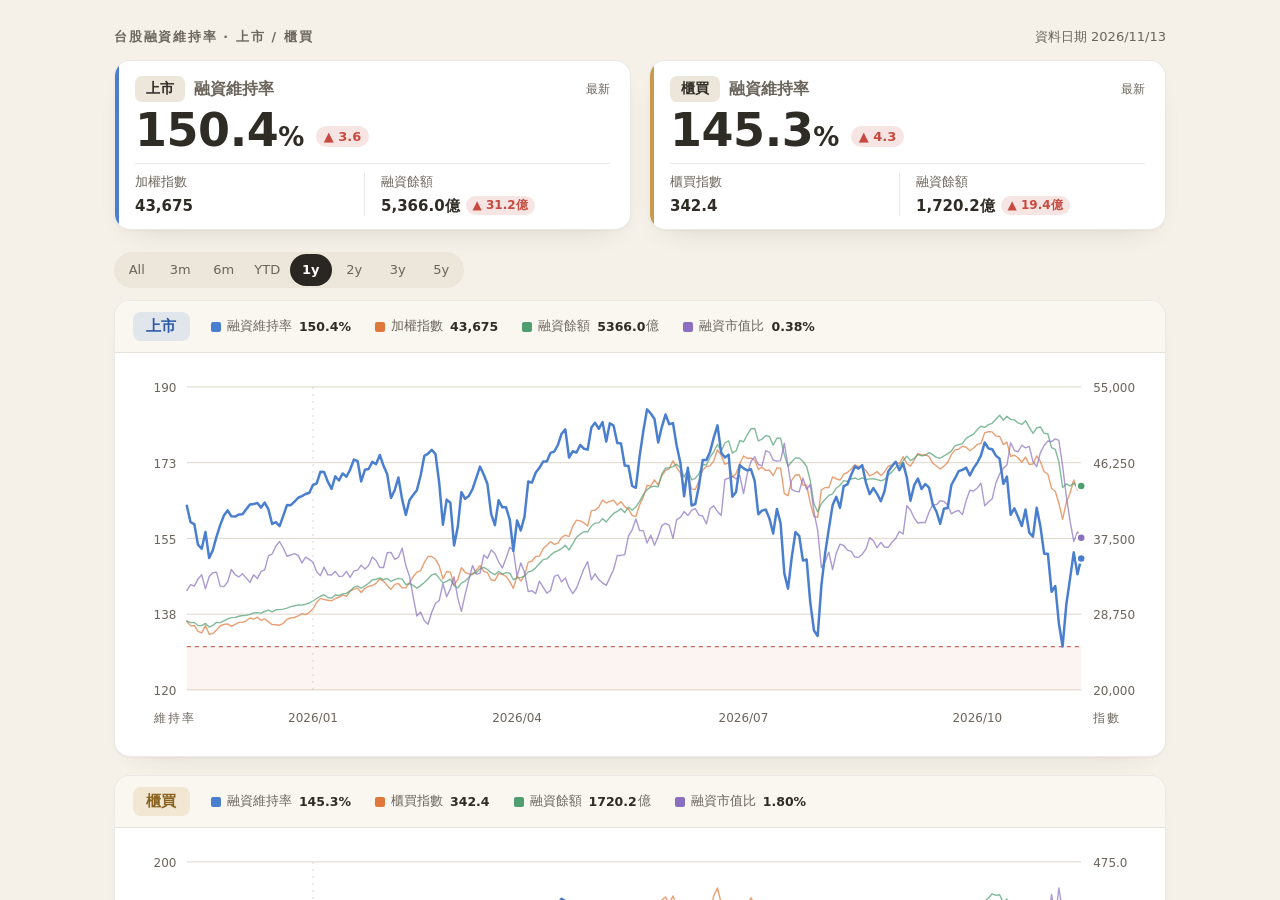
==== commit a2eb3cf6: "Update margin data through 2026-11-13 (verified automatic publication)" ====
--- a/docs/index.html
+++ b/docs/index.html
@@ -227,7 +227,7 @@
 &lt;div id=&quot;margin-maintenance-history&quot;&gt;
   &lt;header class=&quot;mmc-page-head&quot;&gt;
     &lt;div class=&quot;mmc-kicker&quot;&gt;台股融資維持率 · 上市 / 櫃買&lt;/div&gt;
-    &lt;div class=&quot;mmc-updated&quot;&gt;資料日期 2026/11/12&lt;/div&gt;
+    &lt;div class=&quot;mmc-updated&quot;&gt;資料日期 2026/11/13&lt;/div&gt;
   &lt;/header&gt;
 
   &lt;div class=&quot;mmc-stat-row&quot; aria-label=&quot;最新數值&quot;&gt;
@@ -238,17 +238,17 @@
         &lt;span class=&quot;mmc-latest-label&quot;&gt;最新&lt;/span&gt;
       &lt;/div&gt;
       &lt;div class=&quot;mmc-stat-value-row&quot;&gt;
-        &lt;div class=&quot;mmc-stat-value&quot;&gt;&lt;span data-role=&quot;stat-maint-value&quot;&gt;146.7&lt;/span&gt;&lt;span class=&quot;mmc-stat-percent&quot;&gt;%&lt;/span&gt;&lt;/div&gt;
-        &lt;span class=&quot;mmc-delta&quot; data-tone=&quot;down&quot; data-role=&quot;maint-delta&quot;&gt;▼ 5.0&lt;/span&gt;
+        &lt;div class=&quot;mmc-stat-value&quot;&gt;&lt;span data-role=&quot;stat-maint-value&quot;&gt;150.4&lt;/span&gt;&lt;span class=&quot;mmc-stat-percent&quot;&gt;%&lt;/span&gt;&lt;/div&gt;
+        &lt;span class=&quot;mmc-delta&quot; data-tone=&quot;up&quot; data-role=&quot;maint-delta&quot;&gt;▲ 3.6&lt;/span&gt;
       &lt;/div&gt;
       &lt;div class=&quot;mmc-stat-metrics&quot;&gt;
         &lt;div class=&quot;mmc-stat-metric&quot;&gt;
           &lt;span class=&quot;mmc-metric-label&quot;&gt;加權指數&lt;/span&gt;
-          &lt;span class=&quot;mmc-stat-index&quot;&gt;43,092&lt;/span&gt;
+          &lt;span class=&quot;mmc-stat-index&quot;&gt;43,675&lt;/span&gt;
         &lt;/div&gt;
         &lt;div class=&quot;mmc-stat-metric&quot;&gt;
           &lt;span class=&quot;mmc-metric-label&quot;&gt;融資餘額&lt;/span&gt;
-          &lt;span class=&quot;mmc-stat-balance&quot;&gt;&lt;span class=&quot;mmc-balance-total&quot;&gt;&lt;strong data-role=&quot;stat-balance-value&quot;&gt;5,334.8&lt;/strong&gt;億&lt;/span&gt;&lt;span class=&quot;mmc-mini-delta&quot; data-tone=&quot;down&quot; data-role=&quot;balance-delta&quot;&gt;▼ 76.8億&lt;/span&gt;&lt;/span&gt;
+          &lt;span class=&quot;mmc-stat-balance&quot;&gt;&lt;span class=&quot;mmc-balance-total&quot;&gt;&lt;strong data-role=&quot;stat-balance-value&quot;&gt;5,366.0&lt;/strong&gt;億&lt;/span&gt;&lt;span class=&quot;mmc-mini-delta&quot; data-tone=&quot;up&quot; data-role=&quot;balance-delta&quot;&gt;▲ 31.2億&lt;/span&gt;&lt;/span&gt;
         &lt;/div&gt;
       &lt;/div&gt;
     &lt;/article&gt;
@@ -259,17 +259,17 @@
         &lt;span class=&quot;mmc-latest-label&quot;&gt;最新&lt;/span&gt;
       &lt;/div&gt;
       &lt;div class=&quot;mmc-stat-value-row&quot;&gt;
-        &lt;div class=&quot;mmc-stat-value&quot;&gt;&lt;span data-role=&quot;stat-maint-value&quot;&gt;140.9&lt;/span&gt;&lt;span class=&quot;mmc-stat-percent&quot;&gt;%&lt;/span&gt;&lt;/div&gt;
-        &lt;span class=&quot;mmc-delta&quot; data-tone=&quot;down&quot; data-role=&quot;maint-delta&quot;&gt;▼ 3.8&lt;/span&gt;
+        &lt;div class=&quot;mmc-stat-value&quot;&gt;&lt;span data-role=&quot;stat-maint-value&quot;&gt;145.3&lt;/span&gt;&lt;span class=&quot;mmc-stat-percent&quot;&gt;%&lt;/span&gt;&lt;/div&gt;
+        &lt;span class=&quot;mmc-delta&quot; data-tone=&quot;up&quot; data-role=&quot;maint-delta&quot;&gt;▲ 4.3&lt;/span&gt;
       &lt;/div&gt;
       &lt;div class=&quot;mmc-stat-metrics&quot;&gt;
         &lt;div class=&quot;mmc-stat-metric&quot;&gt;
           &lt;span class=&quot;mmc-metric-label&quot;&gt;櫃買指數&lt;/span&gt;
-          &lt;span class=&quot;mmc-stat-index&quot;&gt;335.7&lt;/span&gt;
+          &lt;span class=&quot;mmc-stat-index&quot;&gt;342.4&lt;/span&gt;
         &lt;/div&gt;
         &lt;div class=&quot;mmc-stat-metric&quot;&gt;
           &lt;span class=&quot;mmc-metric-label&quot;&gt;融資餘額&lt;/span&gt;
-          &lt;span class=&quot;mmc-stat-balance&quot;&gt;&lt;span class=&quot;mmc-balance-total&quot;&gt;&lt;strong data-role=&quot;stat-balance-value&quot;&gt;1,700.8&lt;/strong&gt;億&lt;/span&gt;&lt;span class=&quot;mmc-mini-delta&quot; data-tone=&quot;down&quot; data-role=&quot;balance-delta&quot;&gt;▼ 17.3億&lt;/span&gt;&lt;/span&gt;
+          &lt;span class=&quot;mmc-stat-balance&quot;&gt;&lt;span class=&quot;mmc-balance-total&quot;&gt;&lt;strong data-role=&quot;stat-balance-value&quot;&gt;1,720.2&lt;/strong&gt;億&lt;/span&gt;&lt;span class=&quot;mmc-mini-delta&quot; data-tone=&quot;up&quot; data-role=&quot;balance-delta&quot;&gt;▲ 19.4億&lt;/span&gt;&lt;/span&gt;
         &lt;/div&gt;
       &lt;/div&gt;
     &lt;/article&gt;
@@ -292,10 +292,10 @@
     &lt;div class=&quot;mmc-market-meta&quot;&gt;
       &lt;h2 id=&quot;mmc-twse-heading&quot;&gt;上市&lt;/h2&gt;
       &lt;div class=&quot;mmc-summary&quot; aria-label=&quot;上市圖例與目前數值&quot;&gt;
-        &lt;span data-role=&quot;date&quot; class=&quot;mmc-date mmc-visually-hidden&quot;&gt;2026/11/12&lt;/span&gt;
-        &lt;button type=&quot;button&quot; class=&quot;mmc-legend-item&quot; data-series=&quot;maint&quot; aria-pressed=&quot;true&quot; aria-label=&quot;切換上市融資維持率&quot;&gt;&lt;i class=&quot;mmc-swatch mmc-maint&quot;&gt;&lt;/i&gt;&lt;span class=&quot;mmc-legend-long&quot;&gt;融資維持率&lt;/span&gt;&lt;span class=&quot;mmc-legend-short&quot;&gt;維持率&lt;/span&gt;&lt;strong data-role=&quot;maint-value&quot;&gt;146.7%&lt;/strong&gt;&lt;/button&gt;
-        &lt;button type=&quot;button&quot; class=&quot;mmc-legend-item&quot; data-series=&quot;index&quot; aria-pressed=&quot;true&quot; aria-label=&quot;切換加權指數&quot;&gt;&lt;i class=&quot;mmc-swatch mmc-index&quot;&gt;&lt;/i&gt;&lt;span class=&quot;mmc-legend-long&quot;&gt;加權指數&lt;/span&gt;&lt;span class=&quot;mmc-legend-short&quot;&gt;指數&lt;/span&gt;&lt;strong data-role=&quot;index-value&quot;&gt;43,092&lt;/strong&gt;&lt;/button&gt;
-        &lt;button type=&quot;button&quot; class=&quot;mmc-legend-item&quot; data-series=&quot;balance&quot; aria-pressed=&quot;true&quot; aria-label=&quot;切換上市融資餘額&quot;&gt;&lt;i class=&quot;mmc-swatch mmc-balance&quot;&gt;&lt;/i&gt;&lt;span class=&quot;mmc-legend-long&quot;&gt;融資餘額&lt;/span&gt;&lt;span class=&quot;mmc-legend-short&quot;&gt;餘額&lt;/span&gt;&lt;span class=&quot;mmc-balance-reading&quot;&gt;&lt;strong data-role=&quot;balance-value&quot;&gt;5334.8&lt;/strong&gt;億&lt;/span&gt;&lt;/button&gt;
+        &lt;span data-role=&quot;date&quot; class=&quot;mmc-date mmc-visually-hidden&quot;&gt;2026/11/13&lt;/span&gt;
+        &lt;button type=&quot;button&quot; class=&quot;mmc-legend-item&quot; data-series=&quot;maint&quot; aria-pressed=&quot;true&quot; aria-label=&quot;切換上市融資維持率&quot;&gt;&lt;i class=&quot;mmc-swatch mmc-maint&quot;&gt;&lt;/i&gt;&lt;span class=&quot;mmc-legend-long&quot;&gt;融資維持率&lt;/span&gt;&lt;span class=&quot;mmc-legend-short&quot;&gt;維持率&lt;/span&gt;&lt;strong data-role=&quot;maint-value&quot;&gt;150.4%&lt;/strong&gt;&lt;/button&gt;
+        &lt;button type=&quot;button&quot; class=&quot;mmc-legend-item&quot; data-series=&quot;index&quot; aria-pressed=&quot;true&quot; aria-label=&quot;切換加權指數&quot;&gt;&lt;i class=&quot;mmc-swatch mmc-index&quot;&gt;&lt;/i&gt;&lt;span class=&quot;mmc-legend-long&quot;&gt;加權指數&lt;/span&gt;&lt;span class=&quot;mmc-legend-short&quot;&gt;指數&lt;/span&gt;&lt;strong data-role=&quot;index-value&quot;&gt;43,675&lt;/strong&gt;&lt;/button&gt;
+        &lt;button type=&quot;button&quot; class=&quot;mmc-legend-item&quot; data-series=&quot;balance&quot; aria-pressed=&quot;true&quot; aria-label=&quot;切換上市融資餘額&quot;&gt;&lt;i class=&quot;mmc-swatch mmc-balance&quot;&gt;&lt;/i&gt;&lt;span class=&quot;mmc-legend-long&quot;&gt;融資餘額&lt;/span&gt;&lt;span class=&quot;mmc-legend-short&quot;&gt;餘額&lt;/span&gt;&lt;span class=&quot;mmc-balance-reading&quot;&gt;&lt;strong data-role=&quot;balance-value&quot;&gt;5366.0&lt;/strong&gt;億&lt;/span&gt;&lt;/button&gt;
         &lt;button type=&quot;button&quot; class=&quot;mmc-legend-item&quot; data-series=&quot;ratio&quot; aria-pressed=&quot;true&quot; aria-label=&quot;切換上市融資市值比&quot;&gt;&lt;i class=&quot;mmc-swatch mmc-ratio&quot;&gt;&lt;/i&gt;&lt;span class=&quot;mmc-legend-long&quot;&gt;融資市值比&lt;/span&gt;&lt;span class=&quot;mmc-legend-short&quot;&gt;市值比&lt;/span&gt;&lt;strong data-role=&quot;ratio-value&quot;&gt;0.38%&lt;/strong&gt;&lt;/button&gt;
       &lt;/div&gt;
     &lt;/div&gt;
@@ -325,11 +325,11 @@
     &lt;div class=&quot;mmc-market-meta&quot;&gt;
       &lt;h2 id=&quot;mmc-tpex-heading&quot;&gt;櫃買&lt;/h2&gt;
       &lt;div class=&quot;mmc-summary&quot; aria-label=&quot;櫃買圖例與目前數值&quot;&gt;
-        &lt;span data-role=&quot;date&quot; class=&quot;mmc-date mmc-visually-hidden&quot;&gt;2026/11/12&lt;/span&gt;
-        &lt;button type=&quot;button&quot; class=&quot;mmc-legend-item&quot; data-series=&quot;maint&quot; aria-pressed=&quot;true&quot; aria-label=&quot;切換櫃買融資維持率&quot;&gt;&lt;i class=&quot;mmc-swatch mmc-maint&quot;&gt;&lt;/i&gt;&lt;span class=&quot;mmc-legend-long&quot;&gt;融資維持率&lt;/span&gt;&lt;span class=&quot;mmc-legend-short&quot;&gt;維持率&lt;/span&gt;&lt;strong data-role=&quot;maint-value&quot;&gt;140.9%&lt;/strong&gt;&lt;/button&gt;
-        &lt;button type=&quot;button&quot; class=&quot;mmc-legend-item&quot; data-series=&quot;index&quot; aria-pressed=&quot;true&quot; aria-label=&quot;切換櫃買指數&quot;&gt;&lt;i class=&quot;mmc-swatch mmc-index&quot;&gt;&lt;/i&gt;&lt;span class=&quot;mmc-legend-long&quot;&gt;櫃買指數&lt;/span&gt;&lt;span class=&quot;mmc-legend-short&quot;&gt;指數&lt;/span&gt;&lt;strong data-role=&quot;index-value&quot;&gt;335.7&lt;/strong&gt;&lt;/button&gt;
-        &lt;button type=&quot;button&quot; class=&quot;mmc-legend-item&quot; data-series=&quot;balance&quot; aria-pressed=&quot;true&quot; aria-label=&quot;切換櫃買融資餘額&quot;&gt;&lt;i class=&quot;mmc-swatch mmc-balance&quot;&gt;&lt;/i&gt;&lt;span class=&quot;mmc-legend-long&quot;&gt;融資餘額&lt;/span&gt;&lt;span class=&quot;mmc-legend-short&quot;&gt;餘額&lt;/span&gt;&lt;span class=&quot;mmc-balance-reading&quot;&gt;&lt;strong data-role=&quot;balance-value&quot;&gt;1700.8&lt;/strong&gt;億&lt;/span&gt;&lt;/button&gt;
-        &lt;button type=&quot;button&quot; class=&quot;mmc-legend-item&quot; data-series=&quot;ratio&quot; aria-pressed=&quot;true&quot; aria-label=&quot;切換櫃買融資市值比&quot;&gt;&lt;i class=&quot;mmc-swatch mmc-ratio&quot;&gt;&lt;/i&gt;&lt;span class=&quot;mmc-legend-long&quot;&gt;融資市值比&lt;/span&gt;&lt;span class=&quot;mmc-legend-short&quot;&gt;市值比&lt;/span&gt;&lt;strong data-role=&quot;ratio-value&quot;&gt;1.81%&lt;/strong&gt;&lt;/button&gt;
+        &lt;span data-role=&quot;date&quot; class=&quot;mmc-date mmc-visually-hidden&quot;&gt;2026/11/13&lt;/span&gt;
+        &lt;button type=&quot;button&quot; class=&quot;mmc-legend-item&quot; data-series=&quot;maint&quot; aria-pressed=&quot;true&quot; aria-label=&quot;切換櫃買融資維持率&quot;&gt;&lt;i class=&quot;mmc-swatch mmc-maint&quot;&gt;&lt;/i&gt;&lt;span class=&quot;mmc-legend-long&quot;&gt;融資維持率&lt;/span&gt;&lt;span class=&quot;mmc-legend-short&quot;&gt;維持率&lt;/span&gt;&lt;strong data-role=&quot;maint-value&quot;&gt;145.3%&lt;/strong&gt;&lt;/button&gt;
+        &lt;button type=&quot;button&quot; class=&quot;mmc-legend-item&quot; data-series=&quot;index&quot; aria-pressed=&quot;true&quot; aria-label=&quot;切換櫃買指數&quot;&gt;&lt;i class=&quot;mmc-swatch mmc-index&quot;&gt;&lt;/i&gt;&lt;span class=&quot;mmc-legend-long&quot;&gt;櫃買指數&lt;/span&gt;&lt;span class=&quot;mmc-legend-short&quot;&gt;指數&lt;/span&gt;&lt;strong data-role=&quot;index-value&quot;&gt;342.4&lt;/strong&gt;&lt;/button&gt;
+        &lt;button type=&quot;button&quot; class=&quot;mmc-legend-item&quot; data-series=&quot;balance&quot; aria-pressed=&quot;true&quot; aria-label=&quot;切換櫃買融資餘額&quot;&gt;&lt;i class=&quot;mmc-swatch mmc-balance&quot;&gt;&lt;/i&gt;&lt;span class=&quot;mmc-legend-long&quot;&gt;融資餘額&lt;/span&gt;&lt;span class=&quot;mmc-legend-short&quot;&gt;餘額&lt;/span&gt;&lt;span class=&quot;mmc-balance-reading&quot;&gt;&lt;strong data-role=&quot;balance-value&quot;&gt;1720.2&lt;/strong&gt;億&lt;/span&gt;&lt;/button&gt;
+        &lt;button type=&quot;button&quot; class=&quot;mmc-legend-item&quot; data-series=&quot;ratio&quot; aria-pressed=&quot;true&quot; aria-label=&quot;切換櫃買融資市值比&quot;&gt;&lt;i class=&quot;mmc-swatch mmc-ratio&quot;&gt;&lt;/i&gt;&lt;span class=&quot;mmc-legend-long&quot;&gt;融資市值比&lt;/span&gt;&lt;span class=&quot;mmc-legend-short&quot;&gt;市值比&lt;/span&gt;&lt;strong data-role=&quot;ratio-value&quot;&gt;1.80%&lt;/strong&gt;&lt;/button&gt;
       &lt;/div&gt;
     &lt;/div&gt;
     &lt;div class=&quot;mmc-plot&quot; data-role=&quot;plot&quot;&gt;
@@ -359,7 +359,7 @@
 &lt;script&gt;
 (() =&gt; {
   const root = document.getElementById(&#x27;margin-maintenance-history&#x27;);
-  const data = [{&quot;d&quot;:&quot;2017-07-03&quot;,&quot;tw&quot;:167.18,&quot;ti&quot;:10412.79,&quot;tb&quot;:1463.0,&quot;tr&quot;:0.4745,&quot;ot&quot;:160.75,&quot;oi&quot;:135.49,&quot;ob&quot;:646.83,&quot;or&quot;:2.1483},{&quot;d&quot;:&quot;2017-07-04&quot;,&quot;tw&quot;:166.08,&quot;ti&quot;:10347.78,&quot;tb&quot;:1465.3,&quot;tr&quot;:0.478,&quot;ot&quot;:160.04,&quot;oi&quot;:135.13,&quot;ob&quot;:645.69,&quot;or&quot;:2.1501},{&quot;d&quot;:&quot;2017-07-05&quot;,&quot;tw&quot;:166.37,&quot;ti&quot;:10404.79,&quot;tb&quot;:1468.65,&quot;tr&quot;:0.4764,&quot;ot&quot;:160.51,&quot;oi&quot;:135.15,&quot;ob&quot;:646.42,&quot;or&quot;:2.1523},{&quot;d&quot;:&quot;2017-07-06&quot;,&quot;tw&quot;:166.77,&quot;ti&quot;:10368.2,&quot;tb&quot;:1463.96,&quot;tr&quot;:0.4765,&quot;ot&quot;:160.9,&quot;oi&quot;:135.13,&quot;ob&quot;:646.32,&quot;or&quot;:2.1524},{&quot;d&quot;:&quot;2017-07-07&quot;,&quot;tw&quot;:165.44,&quot;ti&quot;:10297.25,&quot;tb&quot;:1463.01,&quot;tr&quot;:0.4796,&quot;ot&quot;:159.64,&quot;oi&quot;:134.17,&quot;ob&quot;:645.21,&quot;or&quot;:2.1641},{&quot;d&quot;:&quot;2017-07-10&quot;,&quot;tw&quot;:164.66,&quot;ti&quot;:10289.91,&quot;tb&quot;:1456.92,&quot;tr&quot;:0.4779,&quot;ot&quot;:159.26,&quot;oi&quot;:133.86,&quot;ob&quot;:640.96,&quot;or&quot;:2.1547},{&quot;d&quot;:&quot;2017-07-11&quot;,&quot;tw&quot;:165.26,&quot;ti&quot;:10415.57,&quot;tb&quot;:1448.1,&quot;tr&quot;:0.469,&quot;ot&quot;:159.4,&quot;oi&quot;:133.99,&quot;ob&quot;:639.52,&quot;or&quot;:2.1477},{&quot;d&quot;:&quot;2017-07-12&quot;,&quot;tw&quot;:166.34,&quot;ti&quot;:10420.68,&quot;tb&quot;:1446.65,&quot;tr&quot;:0.4684,&quot;ot&quot;:160.87,&quot;oi&quot;:135.03,&quot;ob&quot;:637.15,&quot;or&quot;:2.1233},{&quot;d&quot;:&quot;2017-07-13&quot;,&quot;tw&quot;:166.35,&quot;ti&quot;:10460.15,&quot;tb&quot;:1453.18,&quot;tr&quot;:0.4691,&quot;ot&quot;:161.68,&quot;oi&quot;:135.55,&quot;ob&quot;:637.57,&quot;or&quot;:2.1166},{&quot;d&quot;:&quot;2017-07-14&quot;,&quot;tw&quot;:166.55,&quot;ti&quot;:10443.91,&quot;tb&quot;:1454.82,&quot;tr&quot;:0.4701,&quot;ot&quot;:162.82,&quot;oi&quot;:136.64,&quot;ob&quot;:638.47,&quot;or&quot;:2.1025},{&quot;d&quot;:&quot;2017-07-17&quot;,&quot;tw&quot;:166.68,&quot;ti&quot;:10457.54,&quot;tb&quot;:1450.12,&quot;tr&quot;:0.468,&quot;ot&quot;:162.97,&quot;oi&quot;:136.9,&quot;ob&quot;:640.85,&quot;or&quot;:2.1065},{&quot;d&quot;:&quot;2017-07-18&quot;,&quot;tw&quot;:167.34,&quot;ti&quot;:10481.26,&quot;tb&quot;:1457.42,&quot;tr&quot;:0.4691,&quot;ot&quot;:163.73,&quot;oi&quot;:137.99,&quot;ob&quot;:641.48,&quot;or&quot;:2.0916},{&quot;d&quot;:&quot;2017-07-19&quot;,&quot;tw&quot;:167.24,&quot;ti&quot;:10506.1,&quot;tb&quot;:1450.86,&quot;tr&quot;:0.4661,&quot;ot&quot;:163.97,&quot;oi&quot;:137.89,&quot;ob&quot;:644.53,&quot;or&quot;:2.103},{&quot;d&quot;:&quot;2017-07-20&quot;,&quot;tw&quot;:166.64,&quot;ti&quot;:10499.36,&quot;tb&quot;:1452.62,&quot;tr&quot;:0.4669,&quot;ot&quot;:164.23,&quot;oi&quot;:138.16,&quot;ob&quot;:648.02,&quot;or&quot;:2.11},{&quot;d&quot;:&quot;2017-07-21&quot;,&quot;tw&quot;:166.14,&quot;ti&quot;:10436.7,&quot;tb&quot;:1458.28,&quot;tr&quot;:0.4716,&quot;ot&quot;:163.98,&quot;oi&quot;:138.61,&quot;ob&quot;:649.04,&quot;or&quot;:2.1064},{&quot;d&quot;:&quot;2017-07-24&quot;,&quot;tw&quot;:166.3,&quot;ti&quot;:10461.28,&quot;tb&quot;:1461.91,&quot;tr&quot;:0.4717,&quot;ot&quot;:163.52,&quot;oi&quot;:138.55,&quot;ob&quot;:649.13,&quot;or&quot;:2.1072},{&quot;d&quot;:&quot;2017-07-25&quot;,&quot;tw&quot;:167.28,&quot;ti&quot;:10463.15,&quot;tb&quot;:1461.39,&quot;tr&quot;:0.4714,&quot;ot&quot;:164.72,&quot;oi&quot;:139.23,&quot;ob&quot;:651.41,&quot;or&quot;:2.1041},{&quot;d&quot;:&quot;2017-07-26&quot;,&quot;tw&quot;:166.62,&quot;ti&quot;:10419.11,&quot;tb&quot;:1463.5,&quot;tr&quot;:0.4739,&quot;ot&quot;:164.65,&quot;oi&quot;:139.95,&quot;ob&quot;:655.68,&quot;or&quot;:2.1069},{&quot;d&quot;:&quot;2017-07-27&quot;,&quot;tw&quot;:167.78,&quot;ti&quot;:10508.37,&quot;tb&quot;:1468.83,&quot;tr&quot;:0.4817,&quot;ot&quot;:165.06,&quot;oi&quot;:140.23,&quot;ob&quot;:661.22,&quot;or&quot;:2.1206},{&quot;d&quot;:&quot;2017-07-28&quot;,&quot;tw&quot;:166.12,&quot;ti&quot;:10423.05,&quot;tb&quot;:1467.79,&quot;tr&quot;:0.4753,&quot;ot&quot;:162.82,&quot;oi&quot;:138.9,&quot;ob&quot;:662.69,&quot;or&quot;:2.1457},{&quot;d&quot;:&quot;2017-07-31&quot;,&quot;tw&quot;:166.43,&quot;ti&quot;:10427.33,&quot;tb&quot;:1470.46,&quot;tr&quot;:0.4757,&quot;ot&quot;:163.19,&quot;oi&quot;:139.17,&quot;ob&quot;:665.34,&quot;or&quot;:2.15},{&quot;d&quot;:&quot;2017-08-01&quot;,&quot;tw&quot;:166.99,&quot;ti&quot;:10437.29,&quot;tb&quot;:1477.66,&quot;tr&quot;:0.4779,&quot;ot&quot;:163.77,&quot;oi&quot;:139.29,&quot;ob&quot;:669.71,&quot;or&quot;:2.1618},{&quot;d&quot;:&quot;2017-08-02&quot;,&quot;tw&quot;:167.42,&quot;ti&quot;:10519.27,&quot;tb&quot;:1478.31,&quot;tr&quot;:0.4742,&quot;ot&quot;:164.02,&quot;oi&quot;:139.71,&quot;ob&quot;:673.21,&quot;or&quot;:2.1666},{&quot;d&quot;:&quot;2017-08-03&quot;,&quot;tw&quot;:166.66,&quot;ti&quot;:10469.88,&quot;tb&quot;:1488.27,&quot;tr&quot;:0.4798,&quot;ot&quot;:163.26,&quot;oi&quot;:139.36,&quot;ob&quot;:673.03,&quot;or&quot;:2.1715},{&quot;d&quot;:&quot;2017-08-04&quot;,&quot;tw&quot;:167.7,&quot;ti&quot;:10506.56,&quot;tb&quot;:1496.8,&quot;tr&quot;:0.4808,&quot;ot&quot;:163.78,&quot;oi&quot;:139.46,&quot;ob&quot;:677.71,&quot;or&quot;:2.1849},{&quot;d&quot;:&quot;2017-08-07&quot;,&quot;tw&quot;:169.0,&quot;ti&quot;:10579.38,&quot;tb&quot;:1507.14,&quot;tr&quot;:0.4817,&quot;ot&quot;:165.46,&quot;oi&quot;:140.54,&quot;ob&quot;:682.52,&quot;or&quot;:2.1835},{&quot;d&quot;:&quot;2017-08-08&quot;,&quot;tw&quot;:166.82,&quot;ti&quot;:10568.97,&quot;tb&quot;:1507.03,&quot;tr&quot;:0.4822,&quot;ot&quot;:163.21,&quot;oi&quot;:139.76,&quot;ob&quot;:682.6,&quot;or&quot;:2.196},{&quot;d&quot;:&quot;2017-08-09&quot;,&quot;tw&quot;:165.39,&quot;ti&quot;:10470.38,&quot;tb&quot;:1503.61,&quot;tr&quot;:0.486,&quot;ot&quot;:160.87,&quot;oi&quot;:137.73,&quot;ob&quot;:684.08,&quot;or&quot;:2.2331},{&quot;d&quot;:&quot;2017-08-10&quot;,&quot;tw&quot;:161.29,&quot;ti&quot;:10329.74,&quot;tb&quot;:1479.03,&quot;tr&quot;:0.4845,&quot;ot&quot;:156.37,&quot;oi&quot;:134.72,&quot;ob&quot;:675.38,&quot;or&quot;:2.2539},{&quot;d&quot;:&quot;2017-08-11&quot;,&quot;tw&quot;:162.61,&quot;ti&quot;:10329.57,&quot;tb&quot;:1478.75,&quot;tr&quot;:0.4844,&quot;ot&quot;:156.94,&quot;oi&quot;:134.68,&quot;ob&quot;:672.8,&quot;or&quot;:2.246},{&quot;d&quot;:&quot;2017-08-14&quot;,&quot;tw&quot;:158.7,&quot;ti&quot;:10225.28,&quot;tb&quot;:1462.16,&quot;tr&quot;:0.4838,&quot;ot&quot;:151.94,&quot;oi&quot;:131.3,&quot;ob&quot;:661.46,&quot;or&quot;:2.2649},{&quot;d&quot;:&quot;2017-08-15&quot;,&quot;tw&quot;:160.99,&quot;ti&quot;:10311.16,&quot;tb&quot;:1458.75,&quot;tr&quot;:0.4799,&quot;ot&quot;:154.87,&quot;oi&quot;:133.07,&quot;ob&quot;:661.67,&quot;or&quot;:2.2354},{&quot;d&quot;:&quot;2017-08-16&quot;,&quot;tw&quot;:161.7,&quot;ti&quot;:10290.39,&quot;tb&quot;:1466.7,&quot;tr&quot;:0.4833,&quot;ot&quot;:156.16,&quot;oi&quot;:133.78,&quot;ob&quot;:661.28,&quot;or&quot;:2.2223},{&quot;d&quot;:&quot;2017-08-17&quot;,&quot;tw&quot;:164.01,&quot;ti&quot;:10369.37,&quot;tb&quot;:1473.52,&quot;tr&quot;:0.4821,&quot;ot&quot;:158.87,&quot;oi&quot;:135.47,&quot;ob&quot;:664.8,&quot;or&quot;:2.2078},{&quot;d&quot;:&quot;2017-08-18&quot;,&quot;tw&quot;:163.27,&quot;ti&quot;:10321.33,&quot;tb&quot;:1478.75,&quot;tr&quot;:0.4847,&quot;ot&quot;:158.82,&quot;oi&quot;:135.34,&quot;ob&quot;:668.01,&quot;or&quot;:2.2219},{&quot;d&quot;:&quot;2017-08-21&quot;,&quot;tw&quot;:163.73,&quot;ti&quot;:10326.39,&quot;tb&quot;:1484.43,&quot;tr&quot;:0.486,&quot;ot&quot;:159.93,&quot;oi&quot;:135.96,&quot;ob&quot;:671.2,&quot;or&quot;:2.2223},{&quot;d&quot;:&quot;2017-08-22&quot;,&quot;tw&quot;:165.2,&quot;ti&quot;:10392.07,&quot;tb&quot;:1492.2,&quot;tr&quot;:0.4856,&quot;ot&quot;:159.77,&quot;oi&quot;:136.44,&quot;ob&quot;:670.32,&quot;or&quot;:2.2158},{&quot;d&quot;:&quot;2017-08-23&quot;,&quot;tw&quot;:165.75,&quot;ti&quot;:10406.81,&quot;tb&quot;:1493.07,&quot;tr&quot;:0.4853,&quot;ot&quot;:160.45,&quot;oi&quot;:136.79,&quot;ob&quot;:672.01,&quot;or&quot;:2.2153},{&quot;d&quot;:&quot;2017-08-24&quot;,&quot;tw&quot;:166.85,&quot;ti&quot;:10488.96,&quot;tb&quot;:1494.74,&quot;tr&quot;:0.4824,&quot;ot&quot;:161.36,&quot;oi&quot;:137.63,&quot;ob&quot;:674.25,&quot;or&quot;:2.2106},{&quot;d&quot;:&quot;2017-08-25&quot;,&quot;tw&quot;:167.32,&quot;ti&quot;:10515.51,&quot;tb&quot;:1500.54,&quot;tr&quot;:0.4832,&quot;ot&quot;:161.53,&quot;oi&quot;:138.15,&quot;ob&quot;:678.17,&quot;or&quot;:2.2137},{&quot;d&quot;:&quot;2017-08-28&quot;,&quot;tw&quot;:168.06,&quot;ti&quot;:10525.98,&quot;tb&quot;:1510.34,&quot;tr&quot;:0.4847,&quot;ot&quot;:162.37,&quot;oi&quot;:138.61,&quot;ob&quot;:681.12,&quot;or&quot;:2.2159},{&quot;d&quot;:&quot;2017-08-29&quot;,&quot;tw&quot;:167.29,&quot;ti&quot;:10496.57,&quot;tb&quot;:1524.37,&quot;tr&quot;:0.4905,&quot;ot&quot;:161.61,&quot;oi&quot;:138.5,&quot;ob&quot;:684.2,&quot;or&quot;:2.2276},{&quot;d&quot;:&quot;2017-08-30&quot;,&quot;tw&quot;:167.89,&quot;ti&quot;:10569.4,&quot;tb&quot;:1538.27,&quot;tr&quot;:0.4915,&quot;ot&quot;:162.08,&quot;oi&quot;:138.94,&quot;ob&quot;:689.56,&quot;or&quot;:2.2361},{&quot;d&quot;:&quot;2017-08-31&quot;,&quot;tw&quot;:168.26,&quot;ti&quot;:10585.78,&quot;tb&quot;:1550.93,&quot;tr&quot;:0.495,&quot;ot&quot;:162.76,&quot;oi&quot;:139.93,&quot;ob&quot;:690.11,&quot;or&quot;:2.222},{&quot;d&quot;:&quot;2017-09-01&quot;,&quot;tw&quot;:169.31,&quot;ti&quot;:10594.82,&quot;tb&quot;:1561.07,&quot;tr&quot;:0.497,&quot;ot&quot;:163.97,&quot;oi&quot;:140.8,&quot;ob&quot;:693.59,&quot;or&quot;:2.2162},{&quot;d&quot;:&quot;2017-09-04&quot;,&quot;tw&quot;:168.16,&quot;ti&quot;:10569.87,&quot;tb&quot;:1562.31,&quot;tr&quot;:0.499,&quot;ot&quot;:163.64,&quot;oi&quot;:140.24,&quot;ob&quot;:695.31,&quot;or&quot;:2.2284},{&quot;d&quot;:&quot;2017-09-05&quot;,&quot;tw&quot;:169.72,&quot;ti&quot;:10617.84,&quot;tb&quot;:1574.7,&quot;tr&quot;:0.5002,&quot;ot&quot;:166.06,&quot;oi&quot;:141.98,&quot;ob&quot;:700.93,&quot;or&quot;:2.2189},{&quot;d&quot;:&quot;2017-09-06&quot;,&quot;tw&quot;:168.2,&quot;ti&quot;:10547.86,&quot;tb&quot;:1574.08,&quot;tr&quot;:0.5033,&quot;ot&quot;:165.04,&quot;oi&quot;:141.62,&quot;ob&quot;:701.37,&quot;or&quot;:2.2252},{&quot;d&quot;:&quot;2017-09-07&quot;,&quot;tw&quot;:166.24,&quot;ti&quot;:10538.51,&quot;tb&quot;:1575.61,&quot;tr&quot;:0.5053,&quot;ot&quot;:162.5,&quot;oi&quot;:140.55,&quot;ob&quot;:695.34,&quot;or&quot;:2.2273},{&quot;d&quot;:&quot;2017-09-08&quot;,&quot;tw&quot;:168.41,&quot;ti&quot;:10609.95,&quot;tb&quot;:1598.71,&quot;tr&quot;:0.5078,&quot;ot&quot;:164.53,&quot;oi&quot;:141.9,&quot;ob&quot;:689.72,&quot;or&quot;:2.1944},{&quot;d&quot;:&quot;2017-09-11&quot;,&quot;tw&quot;:166.98,&quot;ti&quot;:10572.16,&quot;tb&quot;:1610.79,&quot;tr&quot;:0.5134,&quot;ot&quot;:163.88,&quot;oi&quot;:141.46,&quot;ob&quot;:690.69,&quot;or&quot;:2.2045},{&quot;d&quot;:&quot;2017-09-12&quot;,&quot;tw&quot;:166.61,&quot;ti&quot;:10610.35,&quot;tb&quot;:1621.48,&quot;tr&quot;:0.5152,&quot;ot&quot;:163.62,&quot;oi&quot;:141.81,&quot;ob&quot;:688.93,&quot;or&quot;:2.1935},{&quot;d&quot;:&quot;2017-09-13&quot;,&quot;tw&quot;:165.13,&quot;ti&quot;:10532.88,&quot;tb&quot;:1625.86,&quot;tr&quot;:0.5201,&quot;ot&quot;:162.48,&quot;oi&quot;:141.25,&quot;ob&quot;:688.14,&quot;or&quot;:2.1996},{&quot;d&quot;:&quot;2017-09-14&quot;,&quot;tw&quot;:165.95,&quot;ti&quot;:10553.57,&quot;tb&quot;:1633.44,&quot;tr&quot;:0.5221,&quot;ot&quot;:164.2,&quot;oi&quot;:142.75,&quot;ob&quot;:688.48,&quot;or&quot;:2.2052},{&quot;d&quot;:&quot;2017-09-15&quot;,&quot;tw&quot;:166.09,&quot;ti&quot;:10580.41,&quot;tb&quot;:1635.99,&quot;tr&quot;:0.5213,&quot;ot&quot;:163.36,&quot;oi&quot;:142.67,&quot;ob&quot;:687.35,&quot;or&quot;:2.2027},{&quot;d&quot;:&quot;2017-09-18&quot;,&quot;tw&quot;:166.8,&quot;ti&quot;:10631.57,&quot;tb&quot;:1646.22,&quot;tr&quot;:0.5224,&quot;ot&quot;:164.1,&quot;oi&quot;:143.42,&quot;ob&quot;:693.02,&quot;or&quot;:2.2086},{&quot;d&quot;:&quot;2017-09-19&quot;,&quot;tw&quot;:164.71,&quot;ti&quot;:10576.14,&quot;tb&quot;:1646.4,&quot;tr&quot;:0.5246,&quot;ot&quot;:163.15,&quot;oi&quot;:142.47,&quot;ob&quot;:691.65,&quot;or&quot;:2.214},{&quot;d&quot;:&quot;2017-09-20&quot;,&quot;tw&quot;:163.5,&quot;ti&quot;:10519.17,&quot;tb&quot;:1649.34,&quot;tr&quot;:0.5281,&quot;ot&quot;:162.58,&quot;oi&quot;:142.07,&quot;ob&quot;:689.32,&quot;or&quot;:2.2131},{&quot;d&quot;:&quot;2017-09-21&quot;,&quot;tw&quot;:165.61,&quot;ti&quot;:10578.44,&quot;tb&quot;:1659.5,&quot;tr&quot;:0.5292,&quot;ot&quot;:164.94,&quot;oi&quot;:143.75,&quot;ob&quot;:692.96,&quot;or&quot;:2.2003},{&quot;d&quot;:&quot;2017-09-22&quot;,&quot;tw&quot;:162.52,&quot;ti&quot;:10449.68,&quot;tb&quot;:1647.75,&quot;tr&quot;:0.5311,&quot;ot&quot;:162.37,&quot;oi&quot;:142.14,&quot;ob&quot;:690.97,&quot;or&quot;:2.2206},{&quot;d&quot;:&quot;2017-09-25&quot;,&quot;tw&quot;:159.52,&quot;ti&quot;:10335.89,&quot;tb&quot;:1638.37,&quot;tr&quot;:0.534,&quot;ot&quot;:158.54,&quot;oi&quot;:139.96,&quot;ob&quot;:682.57,&quot;or&quot;:2.2318},{&quot;d&quot;:&quot;2017-09-26&quot;,&quot;tw&quot;:157.61,&quot;ti&quot;:10257.02,&quot;tb&quot;:1622.69,&quot;tr&quot;:0.5328,&quot;ot&quot;:155.1,&quot;oi&quot;:137.37,&quot;ob&quot;:676.09,&quot;or&quot;:2.2508},{&quot;d&quot;:&quot;2017-09-27&quot;,&quot;tw&quot;:160.24,&quot;ti&quot;:10326.68,&quot;tb&quot;:1625.84,&quot;tr&quot;:0.5303,&quot;ot&quot;:158.36,&quot;oi&quot;:139.35,&quot;ob&quot;:675.41,&quot;or&quot;:2.2083},{&quot;d&quot;:&quot;2017-09-28&quot;,&quot;tw&quot;:160.61,&quot;ti&quot;:10296.45,&quot;tb&quot;:1634.51,&quot;tr&quot;:0.5345,&quot;ot&quot;:158.71,&quot;oi&quot;:139.47,&quot;ob&quot;:678.38,&quot;or&quot;:2.1905},{&quot;d&quot;:&quot;2017-09-29&quot;,&quot;tw&quot;:159.9,&quot;ti&quot;:10329.94,&quot;tb&quot;:1625.7,&quot;tr&quot;:0.5305,&quot;ot&quot;:157.5,&quot;oi&quot;:138.7,&quot;ob&quot;:675.7,&quot;or&quot;:2.2},{&quot;d&quot;:&quot;2017-09-30&quot;,&quot;tw&quot;:162.06,&quot;ti&quot;:10383.94,&quot;tb&quot;:1627.95,&quot;tr&quot;:0.5284,&quot;ot&quot;:160.36,&quot;oi&quot;:140.42,&quot;ob&quot;:677.71,&quot;or&quot;:2.1792},{&quot;d&quot;:&quot;2017-10-02&quot;,&quot;tw&quot;:164.15,&quot;ti&quot;:10465.16,&quot;tb&quot;:1634.35,&quot;tr&quot;:0.5259,&quot;ot&quot;:162.6,&quot;oi&quot;:142.06,&quot;ob&quot;:681.0,&quot;or&quot;:2.1612},{&quot;d&quot;:&quot;2017-10-03&quot;,&quot;tw&quot;:164.01,&quot;ti&quot;:10469.35,&quot;tb&quot;:1641.35,&quot;tr&quot;:0.528,&quot;ot&quot;:162.61,&quot;oi&quot;:142.24,&quot;ob&quot;:683.58,&quot;or&quot;:2.1665},{&quot;d&quot;:&quot;2017-10-05&quot;,&quot;tw&quot;:165.35,&quot;ti&quot;:10518.27,&quot;tb&quot;:1647.15,&quot;tr&quot;:0.5273,&quot;ot&quot;:164.16,&quot;oi&quot;:143.28,&quot;ob&quot;:686.0,&quot;or&quot;:2.1558},{&quot;d&quot;:&quot;2017-10-06&quot;,&quot;tw&quot;:165.06,&quot;ti&quot;:10532.81,&quot;tb&quot;:1650.51,&quot;tr&quot;:0.5269,&quot;ot&quot;:163.38,&quot;oi&quot;:142.97,&quot;ob&quot;:688.95,&quot;or&quot;:2.1658},{&quot;d&quot;:&quot;2017-10-11&quot;,&quot;tw&quot;:164.28,&quot;ti&quot;:10641.19,&quot;tb&quot;:1653.38,&quot;tr&quot;:0.5223,&quot;ot&quot;:161.69,&quot;oi&quot;:142.58,&quot;ob&quot;:684.3,&quot;or&quot;:2.1618},{&quot;d&quot;:&quot;2017-10-12&quot;,&quot;tw&quot;:165.45,&quot;ti&quot;:10711.44,&quot;tb&quot;:1657.34,&quot;tr&quot;:0.5203,&quot;ot&quot;:163.44,&quot;oi&quot;:144.09,&quot;ob&quot;:688.22,&quot;or&quot;:2.1457},{&quot;d&quot;:&quot;2017-10-13&quot;,&quot;tw&quot;:165.86,&quot;ti&quot;:10724.09,&quot;tb&quot;:1660.64,&quot;tr&quot;:0.5209,&quot;ot&quot;:163.66,&quot;oi&quot;:144.24,&quot;ob&quot;:689.16,&quot;or&quot;:2.1466},{&quot;d&quot;:&quot;2017-10-16&quot;,&quot;tw&quot;:166.8,&quot;ti&quot;:10774.21,&quot;tb&quot;:1667.68,&quot;tr&quot;:0.521,&quot;ot&quot;:164.08,&quot;oi&quot;:144.61,&quot;ob&quot;:692.05,&quot;or&quot;:2.1554},{&quot;d&quot;:&quot;2017-10-17&quot;,&quot;tw&quot;:164.52,&quot;ti&quot;:10723.15,&quot;tb&quot;:1663.88,&quot;tr&quot;:0.5216,&quot;ot&quot;:162.6,&quot;oi&quot;:143.73,&quot;ob&quot;:690.92,&quot;or&quot;:2.165},{&quot;d&quot;:&quot;2017-10-18&quot;,&quot;tw&quot;:163.9,&quot;ti&quot;:10720.28,&quot;tb&quot;:1658.02,&quot;tr&quot;:0.5201,&quot;ot&quot;:162.09,&quot;oi&quot;:143.27,&quot;ob&quot;:691.82,&quot;or&quot;:2.1754},{&quot;d&quot;:&quot;2017-10-19&quot;,&quot;tw&quot;:165.34,&quot;ti&quot;:10760.29,&quot;tb&quot;:1655.11,&quot;tr&quot;:0.5195,&quot;ot&quot;:163.94,&quot;oi&quot;:144.87,&quot;ob&quot;:695.31,&quot;or&quot;:2.1688},{&quot;d&quot;:&quot;2017-10-20&quot;,&quot;tw&quot;:164.77,&quot;ti&quot;:10728.88,&quot;tb&quot;:1656.31,&quot;tr&quot;:0.5196,&quot;ot&quot;:163.6,&quot;oi&quot;:144.77,&quot;ob&quot;:696.92,&quot;or&quot;:2.1747},{&quot;d&quot;:&quot;2017-10-23&quot;,&quot;tw&quot;:164.9,&quot;ti&quot;:10735.21,&quot;tb&quot;:1662.45,&quot;tr&quot;:0.5207,&quot;ot&quot;:163.88,&quot;oi&quot;:145.14,&quot;ob&quot;:699.56,&quot;or&quot;:2.1773},{&quot;d&quot;:&quot;2017-10-24&quot;,&quot;tw&quot;:165.76,&quot;ti&quot;:10743.78,&quot;tb&quot;:1665.57,&quot;tr&quot;:0.5214,&quot;ot&quot;:164.71,&quot;oi&quot;:146.03,&quot;ob&quot;:703.57,&quot;or&quot;:2.1775},{&quot;d&quot;:&quot;2017-10-25&quot;,&quot;tw&quot;:165.05,&quot;ti&quot;:10750.57,&quot;tb&quot;:1668.76,&quot;tr&quot;:0.522,&quot;ot&quot;:163.51,&quot;oi&quot;:145.53,&quot;ob&quot;:704.3,&quot;or&quot;:2.1872},{&quot;d&quot;:&quot;2017-10-26&quot;,&quot;tw&quot;:165.79,&quot;ti&quot;:10734.76,&quot;tb&quot;:1668.74,&quot;tr&quot;:0.5229,&quot;ot&quot;:163.74,&quot;oi&quot;:146.08,&quot;ob&quot;:704.84,&quot;or&quot;:2.1813},{&quot;d&quot;:&quot;2017-10-27&quot;,&quot;tw&quot;:162.37,&quot;ti&quot;:10709.11,&quot;tb&quot;:1649.19,&quot;tr&quot;:0.5175,&quot;ot&quot;:160.25,&quot;oi&quot;:143.64,&quot;ob&quot;:697.99,&quot;or&quot;:2.197},{&quot;d&quot;:&quot;2017-10-30&quot;,&quot;tw&quot;:162.89,&quot;ti&quot;:10756.87,&quot;tb&quot;:1646.67,&quot;tr&quot;:0.5142,&quot;ot&quot;:160.06,&quot;oi&quot;:143.82,&quot;ob&quot;:694.03,&quot;or&quot;:2.1796},{&quot;d&quot;:&quot;2017-10-31&quot;,&quot;tw&quot;:164.86,&quot;ti&quot;:10793.8,&quot;tb&quot;:1660.88,&quot;tr&quot;:0.5171,&quot;ot&quot;:162.09,&quot;oi&quot;:145.36,&quot;ob&quot;:696.57,&quot;or&quot;:2.1596},{&quot;d&quot;:&quot;2017-11-01&quot;,&quot;tw&quot;:165.2,&quot;ti&quot;:10806.36,&quot;tb&quot;:1667.64,&quot;tr&quot;:0.5186,&quot;ot&quot;:162.73,&quot;oi&quot;:146.17,&quot;ob&quot;:698.0,&quot;or&quot;:2.1498},{&quot;d&quot;:&quot;2017-11-02&quot;,&quot;tw&quot;:164.63,&quot;ti&quot;:10788.51,&quot;tb&quot;:1673.04,&quot;tr&quot;:0.5209,&quot;ot&quot;:162.15,&quot;oi&quot;:146.46,&quot;ob&quot;:704.65,&quot;or&quot;:2.1665},{&quot;d&quot;:&quot;2017-11-03&quot;,&quot;tw&quot;:164.64,&quot;ti&quot;:10800.77,&quot;tb&quot;:1675.61,&quot;tr&quot;:0.5211,&quot;ot&quot;:161.36,&quot;oi&quot;:146.11,&quot;ob&quot;:705.29,&quot;or&quot;:2.1729},{&quot;d&quot;:&quot;2017-11-06&quot;,&quot;tw&quot;:164.65,&quot;ti&quot;:10786.19,&quot;tb&quot;:1681.51,&quot;tr&quot;:0.5239,&quot;ot&quot;:161.9,&quot;oi&quot;:146.26,&quot;ob&quot;:707.92,&quot;or&quot;:2.1769},{&quot;d&quot;:&quot;2017-11-07&quot;,&quot;tw&quot;:164.52,&quot;ti&quot;:10840.34,&quot;tb&quot;:1679.23,&quot;tr&quot;:0.5203,&quot;ot&quot;:162.18,&quot;oi&quot;:146.63,&quot;ob&quot;:709.41,&quot;or&quot;:2.1775},{&quot;d&quot;:&quot;2017-11-08&quot;,&quot;tw&quot;:164.61,&quot;ti&quot;:10818.99,&quot;tb&quot;:1685.53,&quot;tr&quot;:0.5233,&quot;ot&quot;:162.99,&quot;oi&quot;:147.43,&quot;ob&quot;:713.88,&quot;or&quot;:2.1796},{&quot;d&quot;:&quot;2017-11-09&quot;,&quot;tw&quot;:161.49,&quot;ti&quot;:10743.27,&quot;tb&quot;:1678.28,&quot;tr&quot;:0.5247,&quot;ot&quot;:160.22,&quot;oi&quot;:145.89,&quot;ob&quot;:710.78,&quot;or&quot;:2.1931},{&quot;d&quot;:&quot;2017-11-10&quot;,&quot;tw&quot;:161.87,&quot;ti&quot;:10732.67,&quot;tb&quot;:1683.01,&quot;tr&quot;:0.527,&quot;ot&quot;:162.3,&quot;oi&quot;:147.39,&quot;ob&quot;:711.29,&quot;or&quot;:2.1723},{&quot;d&quot;:&quot;2017-11-13&quot;,&quot;tw&quot;:159.46,&quot;ti&quot;:10683.92,&quot;tb&quot;:1679.24,&quot;tr&quot;:0.528,&quot;ot&quot;:160.07,&quot;oi&quot;:146.66,&quot;ob&quot;:706.67,&quot;or&quot;:2.1687},{&quot;d&quot;:&quot;2017-11-14&quot;,&quot;tw&quot;:160.08,&quot;ti&quot;:10687.18,&quot;tb&quot;:1672.36,&quot;tr&quot;:0.5255,&quot;ot&quot;:159.36,&quot;oi&quot;:146.11,&quot;ob&quot;:703.62,&quot;or&quot;:2.1665},{&quot;d&quot;:&quot;2017-11-15&quot;,&quot;tw&quot;:160.13,&quot;ti&quot;:10630.65,&quot;tb&quot;:1677.63,&quot;tr&quot;:0.5299,&quot;ot&quot;:160.4,&quot;oi&quot;:146.65,&quot;ob&quot;:706.17,&quot;or&quot;:2.1643},{&quot;d&quot;:&quot;2017-11-16&quot;,&quot;tw&quot;:160.48,&quot;ti&quot;:10625.04,&quot;tb&quot;:1680.12,&quot;tr&quot;:0.5314,&quot;ot&quot;:160.56,&quot;oi&quot;:146.86,&quot;ob&quot;:707.49,&quot;or&quot;:2.1667},{&quot;d&quot;:&quot;2017-11-17&quot;,&quot;tw&quot;:162.2,&quot;ti&quot;:10701.64,&quot;tb&quot;:1676.66,&quot;tr&quot;:0.5265,&quot;ot&quot;:161.86,&quot;oi&quot;:147.98,&quot;ob&quot;:710.01,&quot;or&quot;:2.1583},{&quot;d&quot;:&quot;2017-11-20&quot;,&quot;tw&quot;:161.69,&quot;ti&quot;:10664.55,&quot;tb&quot;:1678.47,&quot;tr&quot;:0.529,&quot;ot&quot;:162.17,&quot;oi&quot;:148.02,&quot;ob&quot;:715.38,&quot;or&quot;:2.1741},{&quot;d&quot;:&quot;2017-11-21&quot;,&quot;tw&quot;:163.2,&quot;ti&quot;:10779.24,&quot;tb&quot;:1684.18,&quot;tr&quot;:0.5249,&quot;ot&quot;:164.14,&quot;oi&quot;:150.16,&quot;ob&quot;:718.95,&quot;or&quot;:2.1531},{&quot;d&quot;:&quot;2017-11-22&quot;,&quot;tw&quot;:163.84,&quot;ti&quot;:10822.59,&quot;tb&quot;:1692.59,&quot;tr&quot;:0.5252,&quot;ot&quot;:162.78,&quot;oi&quot;:149.82,&quot;ob&quot;:719.11,&quot;or&quot;:2.1586},{&quot;d&quot;:&quot;2017-11-23&quot;,&quot;tw&quot;:164.62,&quot;ti&quot;:10854.57,&quot;tb&quot;:1707.7,&quot;tr&quot;:0.5286,&quot;ot&quot;:164.14,&quot;oi&quot;:150.2,&quot;ob&quot;:725.93,&quot;or&quot;:2.1729},{&quot;d&quot;:&quot;2017-11-24&quot;,&quot;tw&quot;:164.76,&quot;ti&quot;:10854.09,&quot;tb&quot;:1723.47,&quot;tr&quot;:0.5329,&quot;ot&quot;:164.43,&quot;oi&quot;:150.19,&quot;ob&quot;:729.66,&quot;or&quot;:2.1842},{&quot;d&quot;:&quot;2017-11-27&quot;,&quot;tw&quot;:163.82,&quot;ti&quot;:10750.93,&quot;tb&quot;:1728.37,&quot;tr&quot;:0.5397,&quot;ot&quot;:163.99,&quot;oi&quot;:149.76,&quot;ob&quot;:732.43,&quot;or&quot;:2.1961},{&quot;d&quot;:&quot;2017-11-28&quot;,&quot;tw&quot;:163.48,&quot;ti&quot;:10707.07,&quot;tb&quot;:1733.92,&quot;tr&quot;:0.5435,&quot;ot&quot;:164.09,&quot;oi&quot;:150.18,&quot;ob&quot;:733.24,&quot;or&quot;:2.1929},{&quot;d&quot;:&quot;2017-11-29&quot;,&quot;tw&quot;:163.77,&quot;ti&quot;:10713.55,&quot;tb&quot;:1743.75,&quot;tr&quot;:0.5462,&quot;ot&quot;:164.69,&quot;oi&quot;:151.28,&quot;ob&quot;:735.81,&quot;or&quot;:2.1851},{&quot;d&quot;:&quot;2017-11-30&quot;,&quot;tw&quot;:162.43,&quot;ti&quot;:10560.44,&quot;tb&quot;:1745.71,&quot;tr&quot;:0.5547,&quot;ot&quot;:162.81,&quot;oi&quot;:150.29,&quot;ob&quot;:733.92,&quot;or&quot;:2.1939},{&quot;d&quot;:&quot;2017-12-01&quot;,&quot;tw&quot;:160.67,&quot;ti&quot;:10600.37,&quot;tb&quot;:1748.71,&quot;tr&quot;:0.5533,&quot;ot&quot;:160.47,&quot;oi&quot;:148.48,&quot;ob&quot;:730.92,&quot;or&quot;:2.21},{&quot;d&quot;:&quot;2017-12-04&quot;,&quot;tw&quot;:161.09,&quot;ti&quot;:10651.11,&quot;tb&quot;:1755.42,&quot;tr&quot;:0.553,&quot;ot&quot;:160.25,&quot;oi&quot;:148.56,&quot;ob&quot;:731.25,&quot;or&quot;:2.2098},{&quot;d&quot;:&quot;2017-12-05&quot;,&quot;tw&quot;:159.23,&quot;ti&quot;:10566.85,&quot;tb&quot;:1743.59,&quot;tr&quot;:0.5537,&quot;ot&quot;:156.89,&quot;oi&quot;:145.99,&quot;ob&quot;:726.47,&quot;or&quot;:2.2334},{&quot;d&quot;:&quot;2017-12-06&quot;,&quot;tw&quot;:156.13,&quot;ti&quot;:10393.92,&quot;tb&quot;:1734.52,&quot;tr&quot;:0.5604,&quot;ot&quot;:154.6,&quot;oi&quot;:143.38,&quot;ob&quot;:722.37,&quot;or&quot;:2.2611},{&quot;d&quot;:&quot;2017-12-07&quot;,&quot;tw&quot;:155.55,&quot;ti&quot;:10355.76,&quot;tb&quot;:1726.73,&quot;tr&quot;:0.5604,&quot;ot&quot;:152.74,&quot;oi&quot;:142.07,&quot;ob&quot;:717.12,&quot;or&quot;:2.2694},{&quot;d&quot;:&quot;2017-12-08&quot;,&quot;tw&quot;:157.18,&quot;ti&quot;:10398.62,&quot;tb&quot;:1716.23,&quot;tr&quot;:0.5538,&quot;ot&quot;:156.29,&quot;oi&quot;:144.41,&quot;ob&quot;:713.31,&quot;or&quot;:2.2209},{&quot;d&quot;:&quot;2017-12-11&quot;,&quot;tw&quot;:160.25,&quot;ti&quot;:10473.09,&quot;tb&quot;:1720.45,&quot;tr&quot;:0.5509,&quot;ot&quot;:158.92,&quot;oi&quot;:146.42,&quot;ob&quot;:714.55,&quot;or&quot;:2.1936},{&quot;d&quot;:&quot;2017-12-12&quot;,&quot;tw&quot;:159.13,&quot;ti&quot;:10443.28,&quot;tb&quot;:1720.94,&quot;tr&quot;:0.5533,&quot;ot&quot;:157.54,&quot;oi&quot;:146.15,&quot;ob&quot;:710.96,&quot;or&quot;:2.1865},{&quot;d&quot;:&quot;2017-12-13&quot;,&quot;tw&quot;:159.77,&quot;ti&quot;:10470.7,&quot;tb&quot;:1723.6,&quot;tr&quot;:0.5518,&quot;ot&quot;:158.84,&quot;oi&quot;:146.5,&quot;ob&quot;:713.73,&quot;or&quot;:2.1898},{&quot;d&quot;:&quot;2017-12-14&quot;,&quot;tw&quot;:160.11,&quot;ti&quot;:10538.01,&quot;tb&quot;:1725.59,&quot;tr&quot;:0.5491,&quot;ot&quot;:159.17,&quot;oi&quot;:146.26,&quot;ob&quot;:720.65,&quot;or&quot;:2.2148},{&quot;d&quot;:&quot;2017-12-15&quot;,&quot;tw&quot;:159.45,&quot;ti&quot;:10491.44,&quot;tb&quot;:1727.64,&quot;tr&quot;:0.5521,&quot;ot&quot;:159.11,&quot;oi&quot;:145.8,&quot;ob&quot;:722.61,&quot;or&quot;:2.2239},{&quot;d&quot;:&quot;2017-12-18&quot;,&quot;tw&quot;:159.6,&quot;ti&quot;:10506.52,&quot;tb&quot;:1728.72,&quot;tr&quot;:0.5515,&quot;ot&quot;:159.39,&quot;oi&quot;:146.05,&quot;ob&quot;:724.29,&quot;or&quot;:2.2254},{&quot;d&quot;:&quot;2017-12-19&quot;,&quot;tw&quot;:159.34,&quot;ti&quot;:10467.34,&quot;tb&quot;:1727.26,&quot;tr&quot;:0.5534,&quot;ot&quot;:158.48,&quot;oi&quot;:145.63,&quot;ob&quot;:723.44,&quot;or&quot;:2.2306},{&quot;d&quot;:&quot;2017-12-20&quot;,&quot;tw&quot;:160.82,&quot;ti&quot;:10504.52,&quot;tb&quot;:1729.01,&quot;tr&quot;:0.5519,&quot;ot&quot;:160.13,&quot;oi&quot;:146.94,&quot;ob&quot;:725.74,&quot;or&quot;:2.2177},{&quot;d&quot;:&quot;2017-12-21&quot;,&quot;tw&quot;:160.64,&quot;ti&quot;:10488.97,&quot;tb&quot;:1734.22,&quot;tr&quot;:0.5543,&quot;ot&quot;:160.14,&quot;oi&quot;:147.26,&quot;ob&quot;:727.33,&quot;or&quot;:2.2183},{&quot;d&quot;:&quot;2017-12-22&quot;,&quot;tw&quot;:160.66,&quot;ti&quot;:10537.27,&quot;tb&quot;:1738.0,&quot;tr&quot;:0.553,&quot;ot&quot;:160.63,&quot;oi&quot;:147.67,&quot;ob&quot;:730.21,&quot;or&quot;:2.2211},{&quot;d&quot;:&quot;2017-12-25&quot;,&quot;tw&quot;:160.2,&quot;ti&quot;:10522.49,&quot;tb&quot;:1739.24,&quot;tr&quot;:0.5538,&quot;ot&quot;:160.25,&quot;oi&quot;:147.7,&quot;ob&quot;:731.32,&quot;or&quot;:2.224},{&quot;d&quot;:&quot;2017-12-26&quot;,&quot;tw&quot;:157.56,&quot;ti&quot;:10421.91,&quot;tb&quot;:1729.5,&quot;tr&quot;:0.5561,&quot;ot&quot;:157.05,&quot;oi&quot;:145.19,&quot;ob&quot;:725.95,&quot;or&quot;:2.2459},{&quot;d&quot;:&quot;2017-12-27&quot;,&quot;tw&quot;:158.75,&quot;ti&quot;:10486.67,&quot;tb&quot;:1727.32,&quot;tr&quot;:0.5519,&quot;ot&quot;:158.37,&quot;oi&quot;:146.05,&quot;ob&quot;:726.12,&quot;or&quot;:2.2328},{&quot;d&quot;:&quot;2017-12-28&quot;,&quot;tw&quot;:160.81,&quot;ti&quot;:10567.64,&quot;tb&quot;:1729.33,&quot;tr&quot;:0.5482,&quot;ot&quot;:160.57,&quot;oi&quot;:148.0,&quot;ob&quot;:727.96,&quot;or&quot;:2.2046},{&quot;d&quot;:&quot;2017-12-29&quot;,&quot;tw&quot;:161.23,&quot;ti&quot;:10642.86,&quot;tb&quot;:1729.97,&quot;tr&quot;:0.5443,&quot;ot&quot;:161.04,&quot;oi&quot;:148.52,&quot;ob&quot;:728.62,&quot;or&quot;:2.1977},{&quot;d&quot;:&quot;2018-01-02&quot;,&quot;tw&quot;:162.76,&quot;ti&quot;:10710.73,&quot;tb&quot;:1732.32,&quot;tr&quot;:0.5416,&quot;ot&quot;:162.69,&quot;oi&quot;:149.18,&quot;ob&quot;:733.39,&quot;or&quot;:2.2006},{&quot;d&quot;:&quot;2018-01-03&quot;,&quot;tw&quot;:163.81,&quot;ti&quot;:10801.57,&quot;tb&quot;:1732.92,&quot;tr&quot;:0.5378,&quot;ot&quot;:164.65,&quot;oi&quot;:151.18,&quot;ob&quot;:733.85,&quot;or&quot;:2.1729},{&quot;d&quot;:&quot;2018-01-04&quot;,&quot;tw&quot;:165.2,&quot;ti&quot;:10848.63,&quot;tb&quot;:1744.77,&quot;tr&quot;:0.5391,&quot;ot&quot;:165.86,&quot;oi&quot;:152.27,&quot;ob&quot;:734.8,&quot;or&quot;:2.16},{&quot;d&quot;:&quot;2018-01-05&quot;,&quot;tw&quot;:165.43,&quot;ti&quot;:10879.8,&quot;tb&quot;:1749.69,&quot;tr&quot;:0.5387,&quot;ot&quot;:166.09,&quot;oi&quot;:152.47,&quot;ob&quot;:738.75,&quot;or&quot;:2.1687},{&quot;d&quot;:&quot;2018-01-08&quot;,&quot;tw&quot;:164.57,&quot;ti&quot;:10915.75,&quot;tb&quot;:1748.72,&quot;tr&quot;:0.5366,&quot;ot&quot;:164.31,&quot;oi&quot;:152.12,&quot;ob&quot;:738.72,&quot;or&quot;:2.1738},{&quot;d&quot;:&quot;2018-01-09&quot;,&quot;tw&quot;:163.67,&quot;ti&quot;:10914.89,&quot;tb&quot;:1748.61,&quot;tr&quot;:0.5367,&quot;ot&quot;:162.56,&quot;oi&quot;:151.16,&quot;ob&quot;:736.49,&quot;or&quot;:2.1806},{&quot;d&quot;:&quot;2018-01-10&quot;,&quot;tw&quot;:162.39,&quot;ti&quot;:10831.09,&quot;tb&quot;:1748.72,&quot;tr&quot;:0.5409,&quot;ot&quot;:161.09,&quot;oi&quot;:149.94,&quot;ob&quot;:736.25,&quot;or&quot;:2.1971},{&quot;d&quot;:&quot;2018-01-11&quot;,&quot;tw&quot;:162.49,&quot;ti&quot;:10810.06,&quot;tb&quot;:1746.8,&quot;tr&quot;:0.5419,&quot;ot&quot;:160.95,&quot;oi&quot;:150.0,&quot;ob&quot;:736.91,&quot;or&quot;:2.1982},{&quot;d&quot;:&quot;2018-01-12&quot;,&quot;tw&quot;:164.34,&quot;ti&quot;:10883.96,&quot;tb&quot;:1743.71,&quot;tr&quot;:0.5365,&quot;ot&quot;:162.27,&quot;oi&quot;:150.61,&quot;ob&quot;:740.54,&quot;or&quot;:2.2001},{&quot;d&quot;:&quot;2018-01-15&quot;,&quot;tw&quot;:165.08,&quot;ti&quot;:10956.31,&quot;tb&quot;:1742.71,&quot;tr&quot;:0.5327,&quot;ot&quot;:163.56,&quot;oi&quot;:151.81,&quot;ob&quot;:742.74,&quot;or&quot;:2.1884},{&quot;d&quot;:&quot;2018-01-16&quot;,&quot;tw&quot;:166.48,&quot;ti&quot;:10986.11,&quot;tb&quot;:1749.18,&quot;tr&quot;:0.5331,&quot;ot&quot;:163.65,&quot;oi&quot;:152.47,&quot;ob&quot;:743.43,&quot;or&quot;:2.1808},{&quot;d&quot;:&quot;2018-01-17&quot;,&quot;tw&quot;:166.24,&quot;ti&quot;:11004.8,&quot;tb&quot;:1748.99,&quot;tr&quot;:0.5321,&quot;ot&quot;:163.39,&quot;oi&quot;:152.37,&quot;ob&quot;:743.45,&quot;or&quot;:2.1822},{&quot;d&quot;:&quot;2018-01-18&quot;,&quot;tw&quot;:165.31,&quot;ti&quot;:11071.57,&quot;tb&quot;:1753.45,&quot;tr&quot;:0.5303,&quot;ot&quot;:164.04,&quot;oi&quot;:153.02,&quot;ob&quot;:741.77,&quot;or&quot;:2.1678},{&quot;d&quot;:&quot;2018-01-19&quot;,&quot;tw&quot;:165.49,&quot;ti&quot;:11150.85,&quot;tb&quot;:1751.84,&quot;tr&quot;:0.5262,&quot;ot&quot;:163.9,&quot;oi&quot;:153.0,&quot;ob&quot;:742.19,&quot;or&quot;:2.1694},{&quot;d&quot;:&quot;2018-01-22&quot;,&quot;tw&quot;:166.44,&quot;ti&quot;:11231.46,&quot;tb&quot;:1754.49,&quot;tr&quot;:0.5231,&quot;ot&quot;:165.24,&quot;oi&quot;:154.78,&quot;ob&quot;:742.82,&quot;or&quot;:2.1444},{&quot;d&quot;:&quot;2018-01-23&quot;,&quot;tw&quot;:165.29,&quot;ti&quot;:11253.11,&quot;tb&quot;:1750.18,&quot;tr&quot;:0.5206,&quot;ot&quot;:164.0,&quot;oi&quot;:153.91,&quot;ob&quot;:744.18,&quot;or&quot;:2.1581},{&quot;d&quot;:&quot;2018-01-24&quot;,&quot;tw&quot;:165.98,&quot;ti&quot;:11152.16,&quot;tb&quot;:1758.23,&quot;tr&quot;:0.5277,&quot;ot&quot;:164.64,&quot;oi&quot;:154.23,&quot;ob&quot;:743.77,&quot;or&quot;:2.1526},{&quot;d&quot;:&quot;2018-01-25&quot;,&quot;tw&quot;:164.58,&quot;ti&quot;:11165.95,&quot;tb&quot;:1766.27,&quot;tr&quot;:0.5294,&quot;ot&quot;:162.76,&quot;oi&quot;:152.86,&quot;ob&quot;:743.04,&quot;or&quot;:2.1699},{&quot;d&quot;:&quot;2018-01-26&quot;,&quot;tw&quot;:165.19,&quot;ti&quot;:11147.1,&quot;tb&quot;:1768.98,&quot;tr&quot;:0.5313,&quot;ot&quot;:162.81,&quot;oi&quot;:152.86,&quot;ob&quot;:745.04,&quot;or&quot;:2.1756},{&quot;d&quot;:&quot;2018-01-29&quot;,&quot;tw&quot;:165.91,&quot;ti&quot;:11221.81,&quot;tb&quot;:1772.31,&quot;tr&quot;:0.5287,&quot;ot&quot;:164.03,&quot;oi&quot;:153.83,&quot;ob&quot;:747.69,&quot;or&quot;:2.1695},{&quot;d&quot;:&quot;2018-01-30&quot;,&quot;tw&quot;:164.06,&quot;ti&quot;:11076.78,&quot;tb&quot;:1766.29,&quot;tr&quot;:0.5341,&quot;ot&quot;:162.15,&quot;oi&quot;:152.5,&quot;ob&quot;:746.73,&quot;or&quot;:2.1855},{&quot;d&quot;:&quot;2018-01-31&quot;,&quot;tw&quot;:164.47,&quot;ti&quot;:11103.79,&quot;tb&quot;:1764.08,&quot;tr&quot;:0.5315,&quot;ot&quot;:162.88,&quot;oi&quot;:153.15,&quot;ob&quot;:747.16,&quot;or&quot;:2.1774},{&quot;d&quot;:&quot;2018-02-01&quot;,&quot;tw&quot;:164.31,&quot;ti&quot;:11160.25,&quot;tb&quot;:1764.96,&quot;tr&quot;:0.5295,&quot;ot&quot;:162.75,&quot;oi&quot;:152.87,&quot;ob&quot;:748.25,&quot;or&quot;:2.1787},{&quot;d&quot;:&quot;2018-02-02&quot;,&quot;tw&quot;:163.77,&quot;ti&quot;:11126.23,&quot;tb&quot;:1761.32,&quot;tr&quot;:0.5299,&quot;ot&quot;:162.15,&quot;oi&quot;:152.56,&quot;ob&quot;:747.94,&quot;or&quot;:2.1821},{&quot;d&quot;:&quot;2018-02-05&quot;,&quot;tw&quot;:160.8,&quot;ti&quot;:10946.25,&quot;tb&quot;:1749.27,&quot;tr&quot;:0.535,&quot;ot&quot;:159.86,&quot;oi&quot;:150.69,&quot;ob&quot;:742.0,&quot;or&quot;:2.1917},{&quot;d&quot;:&quot;2018-02-06&quot;,&quot;tw&quot;:151.03,&quot;ti&quot;:10404.0,&quot;tb&quot;:1673.64,&quot;tr&quot;:0.5381,&quot;ot&quot;:148.68,&quot;oi&quot;:141.07,&quot;ob&quot;:705.45,&quot;or&quot;:2.2256},{&quot;d&quot;:&quot;2018-02-07&quot;,&quot;tw&quot;:154.22,&quot;ti&quot;:10551.54,&quot;tb&quot;:1674.41,&quot;tr&quot;:0.5308,&quot;ot&quot;:152.15,&quot;oi&quot;:144.37,&quot;ob&quot;:698.38,&quot;or&quot;:2.1528},{&quot;d&quot;:&quot;2018-02-08&quot;,&quot;tw&quot;:153.01,&quot;ti&quot;:10528.52,&quot;tb&quot;:1663.93,&quot;tr&quot;:0.5292,&quot;ot&quot;:150.47,&quot;oi&quot;:143.11,&quot;ob&quot;:691.4,&quot;or&quot;:2.1497},{&quot;d&quot;:&quot;2018-02-09&quot;,&quot;tw&quot;:151.3,&quot;ti&quot;:10371.75,&quot;tb&quot;:1621.13,&quot;tr&quot;:0.5227,&quot;ot&quot;:148.46,&quot;oi&quot;:141.57,&quot;ob&quot;:675.64,&quot;or&quot;:2.1233},{&quot;d&quot;:&quot;2018-02-12&quot;,&quot;tw&quot;:151.94,&quot;ti&quot;:10421.09,&quot;tb&quot;:1610.87,&quot;tr&quot;:0.5171,&quot;ot&quot;:149.01,&quot;oi&quot;:141.83,&quot;ob&quot;:668.99,&quot;or&quot;:2.0984},{&quot;d&quot;:&quot;2018-02-21&quot;,&quot;tw&quot;:158.09,&quot;ti&quot;:10714.44,&quot;tb&quot;:1610.25,&quot;tr&quot;:0.5027,&quot;ot&quot;:154.7,&quot;oi&quot;:145.9,&quot;ob&quot;:670.94,&quot;or&quot;:2.0458},{&quot;d&quot;:&quot;2018-02-22&quot;,&quot;tw&quot;:159.13,&quot;ti&quot;:10662.38,&quot;tb&quot;:1624.66,&quot;tr&quot;:0.5101,&quot;ot&quot;:156.06,&quot;oi&quot;:146.49,&quot;ob&quot;:674.49,&quot;or&quot;:2.0482},{&quot;d&quot;:&quot;2018-02-23&quot;,&quot;tw&quot;:160.77,&quot;ti&quot;:10794.55,&quot;tb&quot;:1632.41,&quot;tr&quot;:0.5056,&quot;ot&quot;:157.64,&quot;oi&quot;:147.62,&quot;ob&quot;:677.34,&quot;or&quot;:2.0412},{&quot;d&quot;:&quot;2018-02-26&quot;,&quot;tw&quot;:161.43,&quot;ti&quot;:10836.7,&quot;tb&quot;:1647.23,&quot;tr&quot;:0.5086,&quot;ot&quot;:158.48,&quot;oi&quot;:148.57,&quot;ob&quot;:678.68,&quot;or&quot;:2.0319},{&quot;d&quot;:&quot;2018-02-27&quot;,&quot;tw&quot;:161.25,&quot;ti&quot;:10815.47,&quot;tb&quot;:1652.85,&quot;tr&quot;:0.5112,&quot;ot&quot;:158.38,&quot;oi&quot;:148.36,&quot;ob&quot;:677.41,&quot;or&quot;:2.0308},{&quot;d&quot;:&quot;2018-03-01&quot;,&quot;tw&quot;:162.06,&quot;ti&quot;:10785.79,&quot;tb&quot;:1657.14,&quot;tr&quot;:0.5141,&quot;ot&quot;:158.75,&quot;oi&quot;:148.72,&quot;ob&quot;:679.71,&quot;or&quot;:2.0316},{&quot;d&quot;:&quot;2018-03-02&quot;,&quot;tw&quot;:160.92,&quot;ti&quot;:10698.17,&quot;tb&quot;:1661.32,&quot;tr&quot;:0.5194,&quot;ot&quot;:158.13,&quot;oi&quot;:147.79,&quot;ob&quot;:682.02,&quot;or&quot;:2.0513},{&quot;d&quot;:&quot;2018-03-05&quot;,&quot;tw&quot;:159.4,&quot;ti&quot;:10642.9,&quot;tb&quot;:1669.21,&quot;tr&quot;:0.5245,&quot;ot&quot;:156.56,&quot;oi&quot;:146.69,&quot;ob&quot;:684.51,&quot;or&quot;:2.0743},{&quot;d&quot;:&quot;2018-03-06&quot;,&quot;tw&quot;:160.54,&quot;ti&quot;:10784.34,&quot;tb&quot;:1672.24,&quot;tr&quot;:0.5185,&quot;ot&quot;:158.42,&quot;oi&quot;:148.62,&quot;ob&quot;:687.74,&quot;or&quot;:2.0574},{&quot;d&quot;:&quot;2018-03-07&quot;,&quot;tw&quot;:160.06,&quot;ti&quot;:10745.32,&quot;tb&quot;:1666.28,&quot;tr&quot;:0.5186,&quot;ot&quot;:157.61,&quot;oi&quot;:149.01,&quot;ob&quot;:686.35,&quot;or&quot;:2.0479},{&quot;d&quot;:&quot;2018-03-08&quot;,&quot;tw&quot;:161.83,&quot;ti&quot;:10823.24,&quot;tb&quot;:1679.29,&quot;tr&quot;:0.5189,&quot;ot&quot;:158.78,&quot;oi&quot;:150.27,&quot;ob&quot;:688.87,&quot;or&quot;:2.0377},{&quot;d&quot;:&quot;2018-03-09&quot;,&quot;tw&quot;:162.08,&quot;ti&quot;:10864.82,&quot;tb&quot;:1678.03,&quot;tr&quot;:0.5166,&quot;ot&quot;:159.64,&quot;oi&quot;:150.69,&quot;ob&quot;:690.28,&quot;or&quot;:2.0362},{&quot;d&quot;:&quot;2018-03-12&quot;,&quot;tw&quot;:162.83,&quot;ti&quot;:11002.1,&quot;tb&quot;:1676.3,&quot;tr&quot;:0.5095,&quot;ot&quot;:160.82,&quot;oi&quot;:152.24,&quot;ob&quot;:689.86,&quot;or&quot;:2.0139},{&quot;d&quot;:&quot;2018-03-13&quot;,&quot;tw&quot;:164.27,&quot;ti&quot;:11095.63,&quot;tb&quot;:1679.65,&quot;tr&quot;:0.5062,&quot;ot&quot;:162.31,&quot;oi&quot;:153.33,&quot;ob&quot;:689.85,&quot;or&quot;:1.9991},{&quot;d&quot;:&quot;2018-03-14&quot;,&quot;tw&quot;:163.79,&quot;ti&quot;:11038.8,&quot;tb&quot;:1688.9,&quot;tr&quot;:0.5121,&quot;ot&quot;:162.22,&quot;oi&quot;:153.48,&quot;ob&quot;:692.64,&quot;or&quot;:2.0052},{&quot;d&quot;:&quot;2018-03-15&quot;,&quot;tw&quot;:164.64,&quot;ti&quot;:11018.45,&quot;tb&quot;:1703.1,&quot;tr&quot;:0.5173,&quot;ot&quot;:163.02,&quot;oi&quot;:154.27,&quot;ob&quot;:694.82,&quot;or&quot;:2.0013},{&quot;d&quot;:&quot;2018-03-16&quot;,&quot;tw&quot;:164.01,&quot;ti&quot;:11027.7,&quot;tb&quot;:1703.85,&quot;tr&quot;:0.5169,&quot;ot&quot;:162.68,&quot;oi&quot;:154.29,&quot;ob&quot;:695.68,&quot;or&quot;:2.0034},{&quot;d&quot;:&quot;2018-03-19&quot;,&quot;tw&quot;:164.22,&quot;ti&quot;:11046.9,&quot;tb&quot;:1706.87,&quot;tr&quot;:0.5171,&quot;ot&quot;:162.82,&quot;oi&quot;:154.53,&quot;ob&quot;:696.9,&quot;or&quot;:2.0038},{&quot;d&quot;:&quot;2018-03-20&quot;,&quot;tw&quot;:163.79,&quot;ti&quot;:11010.84,&quot;tb&quot;:1714.62,&quot;tr&quot;:0.5212,&quot;ot&quot;:162.47,&quot;oi&quot;:154.47,&quot;ob&quot;:699.37,&quot;or&quot;:2.0118},{&quot;d&quot;:&quot;2018-03-21&quot;,&quot;tw&quot;:164.54,&quot;ti&quot;:11011.07,&quot;tb&quot;:1718.82,&quot;tr&quot;:0.5221,&quot;ot&quot;:162.65,&quot;oi&quot;:154.84,&quot;ob&quot;:702.28,&quot;or&quot;:2.0152},{&quot;d&quot;:&quot;2018-03-22&quot;,&quot;tw&quot;:162.51,&quot;ti&quot;:11005.84,&quot;tb&quot;:1715.3,&quot;tr&quot;:0.5215,&quot;ot&quot;:160.8,&quot;oi&quot;:153.49,&quot;ob&quot;:698.07,&quot;or&quot;:2.0207},{&quot;d&quot;:&quot;2018-03-23&quot;,&quot;tw&quot;:159.92,&quot;ti&quot;:10823.33,&quot;tb&quot;:1697.19,&quot;tr&quot;:0.5244,&quot;ot&quot;:157.78,&quot;oi&quot;:150.62,&quot;ob&quot;:691.71,&quot;or&quot;:2.0404},{&quot;d&quot;:&quot;2018-03-26&quot;,&quot;tw&quot;:160.61,&quot;ti&quot;:10840.05,&quot;tb&quot;:1707.05,&quot;tr&quot;:0.5267,&quot;ot&quot;:159.55,&quot;oi&quot;:152.29,&quot;ob&quot;:695.0,&quot;or&quot;:2.0276},{&quot;d&quot;:&quot;2018-03-27&quot;,&quot;tw&quot;:162.46,&quot;ti&quot;:10986.79,&quot;tb&quot;:1713.28,&quot;tr&quot;:0.5215,&quot;ot&quot;:161.34,&quot;oi&quot;:153.97,&quot;ob&quot;:698.03,&quot;or&quot;:2.0146},{&quot;d&quot;:&quot;2018-03-28&quot;,&quot;tw&quot;:160.83,&quot;ti&quot;:10865.66,&quot;tb&quot;:1719.74,&quot;tr&quot;:0.5294,&quot;ot&quot;:159.98,&quot;oi&quot;:153.11,&quot;ob&quot;:698.79,&quot;or&quot;:2.0256},{&quot;d&quot;:&quot;2018-03-29&quot;,&quot;tw&quot;:160.69,&quot;ti&quot;:10845.92,&quot;tb&quot;:1729.34,&quot;tr&quot;:0.5333,&quot;ot&quot;:160.74,&quot;oi&quot;:154.16,&quot;ob&quot;:701.12,&quot;or&quot;:2.0185},{&quot;d&quot;:&quot;2018-03-30&quot;,&quot;tw&quot;:161.62,&quot;ti&quot;:10906.22,&quot;tb&quot;:1729.48,&quot;tr&quot;:0.5311,&quot;ot&quot;:160.52,&quot;oi&quot;:154.63,&quot;ob&quot;:700.6,&quot;or&quot;:2.0108},{&quot;d&quot;:&quot;2018-03-31&quot;,&quot;tw&quot;:162.15,&quot;ti&quot;:10919.49,&quot;tb&quot;:1734.98,&quot;tr&quot;:0.5321,&quot;ot&quot;:161.21,&quot;oi&quot;:155.06,&quot;ob&quot;:701.76,&quot;or&quot;:2.0086},{&quot;d&quot;:&quot;2018-04-02&quot;,&quot;tw&quot;:161.77,&quot;ti&quot;:10888.27,&quot;tb&quot;:1737.9,&quot;tr&quot;:0.5338,&quot;ot&quot;:161.03,&quot;oi&quot;:154.66,&quot;ob&quot;:702.32,&quot;or&quot;:2.0131},{&quot;d&quot;:&quot;2018-04-03&quot;,&quot;tw&quot;:161.02,&quot;ti&quot;:10821.53,&quot;tb&quot;:1741.24,&quot;tr&quot;:0.5384,&quot;ot&quot;:160.64,&quot;oi&quot;:154.42,&quot;ob&quot;:700.55,&quot;or&quot;:2.0108},{&quot;d&quot;:&quot;2018-04-09&quot;,&quot;tw&quot;:161.07,&quot;ti&quot;:10893.53,&quot;tb&quot;:1752.73,&quot;tr&quot;:0.5383,&quot;ot&quot;:161.18,&quot;oi&quot;:154.65,&quot;ob&quot;:703.46,&quot;or&quot;:2.0162},{&quot;d&quot;:&quot;2018-04-10&quot;,&quot;tw&quot;:160.86,&quot;ti&quot;:10927.18,&quot;tb&quot;:1751.77,&quot;tr&quot;:0.536,&quot;ot&quot;:159.59,&quot;oi&quot;:153.42,&quot;ob&quot;:702.58,&quot;or&quot;:2.0297},{&quot;d&quot;:&quot;2018-04-11&quot;,&quot;tw&quot;:161.39,&quot;ti&quot;:10974.02,&quot;tb&quot;:1750.34,&quot;tr&quot;:0.5338,&quot;ot&quot;:160.24,&quot;oi&quot;:154.3,&quot;ob&quot;:702.63,&quot;or&quot;:2.0182},{&quot;d&quot;:&quot;2018-04-12&quot;,&quot;tw&quot;:161.87,&quot;ti&quot;:10955.29,&quot;tb&quot;:1758.52,&quot;tr&quot;:0.537,&quot;ot&quot;:160.4,&quot;oi&quot;:154.79,&quot;ob&quot;:705.65,&quot;or&quot;:2.0204},{&quot;d&quot;:&quot;2018-04-13&quot;,&quot;tw&quot;:162.65,&quot;ti&quot;:10965.39,&quot;tb&quot;:1759.23,&quot;tr&quot;:0.536,&quot;ot&quot;:160.8,&quot;oi&quot;:155.28,&quot;ob&quot;:705.31,&quot;or&quot;:2.0132},{&quot;d&quot;:&quot;2018-04-16&quot;,&quot;tw&quot;:162.7,&quot;ti&quot;:10954.55,&quot;tb&quot;:1768.97,&quot;tr&quot;:0.539,&quot;ot&quot;:160.51,&quot;oi&quot;:156.0,&quot;ob&quot;:705.53,&quot;or&quot;:2.004},{&quot;d&quot;:&quot;2018-04-17&quot;,&quot;tw&quot;:159.72,&quot;ti&quot;:10810.45,&quot;tb&quot;:1763.83,&quot;tr&quot;:0.5446,&quot;ot&quot;:157.03,&quot;oi&quot;:152.94,&quot;ob&quot;:701.65,&quot;or&quot;:2.0291},{&quot;d&quot;:&quot;2018-04-18&quot;,&quot;tw&quot;:160.37,&quot;ti&quot;:10847.89,&quot;tb&quot;:1763.32,&quot;tr&quot;:0.5521,&quot;ot&quot;:158.07,&quot;oi&quot;:153.99,&quot;ob&quot;:698.57,&quot;or&quot;:2.0066},{&quot;d&quot;:&quot;2018-04-19&quot;,&quot;tw&quot;:161.69,&quot;ti&quot;:10971.22,&quot;tb&quot;:1769.16,&quot;tr&quot;:0.5477,&quot;ot&quot;:159.16,&quot;oi&quot;:155.2,&quot;ob&quot;:701.62,&quot;or&quot;:1.9996},{&quot;d&quot;:&quot;2018-04-20&quot;,&quot;tw&quot;:160.32,&quot;ti&quot;:10779.38,&quot;tb&quot;:1779.86,&quot;tr&quot;:0.5607,&quot;ot&quot;:157.79,&quot;oi&quot;:153.99,&quot;ob&quot;:702.23,&quot;or&quot;:2.017},{&quot;d&quot;:&quot;2018-04-23&quot;,&quot;tw&quot;:158.47,&quot;ti&quot;:10697.13,&quot;tb&quot;:1780.74,&quot;tr&quot;:0.5656,&quot;ot&quot;:155.51,&quot;oi&quot;:152.79,&quot;ob&quot;:700.97,&quot;or&quot;:2.0289},{&quot;d&quot;:&quot;2018-04-24&quot;,&quot;tw&quot;:154.88,&quot;ti&quot;:10579.5,&quot;tb&quot;:1757.3,&quot;tr&quot;:0.5667,&quot;ot&quot;:150.32,&quot;oi&quot;:148.29,&quot;ob&quot;:691.64,&quot;or&quot;:2.0626},{&quot;d&quot;:&quot;2018-04-25&quot;,&quot;tw&quot;:155.2,&quot;ti&quot;:10559.97,&quot;tb&quot;:1754.54,&quot;tr&quot;:0.564,&quot;ot&quot;:151.65,&quot;oi&quot;:148.88,&quot;ob&quot;:688.54,&quot;or&quot;:2.0452},{&quot;d&quot;:&quot;2018-04-26&quot;,&quot;tw&quot;:152.07,&quot;ti&quot;:10488.58,&quot;tb&quot;:1735.43,&quot;tr&quot;:0.5621,&quot;ot&quot;:148.42,&quot;oi&quot;:145.93,&quot;ob&quot;:680.3,&quot;or&quot;:2.0601},{&quot;d&quot;:&quot;2018-04-27&quot;,&quot;tw&quot;:154.22,&quot;ti&quot;:10553.43,&quot;tb&quot;:1733.07,&quot;tr&quot;:0.5615,&quot;ot&quot;:150.53,&quot;oi&quot;:147.47,&quot;ob&quot;:678.24,&quot;or&quot;:2.0324},{&quot;d&quot;:&quot;2018-04-30&quot;,&quot;tw&quot;:156.69,&quot;ti&quot;:10657.88,&quot;tb&quot;:1734.79,&quot;tr&quot;:0.5462,&quot;ot&quot;:152.28,&quot;oi&quot;:148.77,&quot;ob&quot;:677.71,&quot;or&quot;:2.0133},{&quot;d&quot;:&quot;2018-05-02&quot;,&quot;tw&quot;:156.49,&quot;ti&quot;:10618.81,&quot;tb&quot;:1744.57,&quot;tr&quot;:0.5511,&quot;ot&quot;:153.09,&quot;oi&quot;:149.86,&quot;ob&quot;:677.05,&quot;or&quot;:1.9955},{&quot;d&quot;:&quot;2018-05-03&quot;,&quot;tw&quot;:155.29,&quot;ti&quot;:10514.18,&quot;tb&quot;:1745.35,&quot;tr&quot;:0.557,&quot;ot&quot;:152.01,&quot;oi&quot;:148.95,&quot;ob&quot;:677.84,&quot;or&quot;:2.0099},{&quot;d&quot;:&quot;2018-05-04&quot;,&quot;tw&quot;:155.46,&quot;ti&quot;:10529.37,&quot;tb&quot;:1748.61,&quot;tr&quot;:0.5576,&quot;ot&quot;:152.13,&quot;oi&quot;:147.83,&quot;ob&quot;:677.69,&quot;or&quot;:2.0247},{&quot;d&quot;:&quot;2018-05-07&quot;,&quot;tw&quot;:157.3,&quot;ti&quot;:10604.91,&quot;tb&quot;:1747.56,&quot;tr&quot;:0.5532,&quot;ot&quot;:153.99,&quot;oi&quot;:148.66,&quot;ob&quot;:679.0,&quot;or&quot;:2.0172},{&quot;d&quot;:&quot;2018-05-08&quot;,&quot;tw&quot;:157.89,&quot;ti&quot;:10691.38,&quot;tb&quot;:1739.08,&quot;tr&quot;:0.5463,&quot;ot&quot;:154.28,&quot;oi&quot;:149.0,&quot;ob&quot;:680.61,&quot;or&quot;:2.0174},{&quot;d&quot;:&quot;2018-05-09&quot;,&quot;tw&quot;:158.6,&quot;ti&quot;:10703.35,&quot;tb&quot;:1742.13,&quot;tr&quot;:0.546,&quot;ot&quot;:154.73,&quot;oi&quot;:149.17,&quot;ob&quot;:683.56,&quot;or&quot;:2.0238},{&quot;d&quot;:&quot;2018-05-10&quot;,&quot;tw&quot;:160.15,&quot;ti&quot;:10760.21,&quot;tb&quot;:1747.14,&quot;tr&quot;:0.5448,&quot;ot&quot;:156.88,&quot;oi&quot;:150.73,&quot;ob&quot;:688.3,&quot;or&quot;:2.0168},{&quot;d&quot;:&quot;2018-05-11&quot;,&quot;tw&quot;:160.17,&quot;ti&quot;:10858.98,&quot;tb&quot;:1740.23,&quot;tr&quot;:0.5378,&quot;ot&quot;:156.04,&quot;oi&quot;:150.9,&quot;ob&quot;:690.85,&quot;or&quot;:2.0219},{&quot;d&quot;:&quot;2018-05-14&quot;,&quot;tw&quot;:162.02,&quot;ti&quot;:10952.39,&quot;tb&quot;:1745.99,&quot;tr&quot;:0.5349,&quot;ot&quot;:158.21,&quot;oi&quot;:153.49,&quot;ob&quot;:691.89,&quot;or&quot;:1.9909},{&quot;d&quot;:&quot;2018-05-15&quot;,&quot;tw&quot;:161.51,&quot;ti&quot;:10874.73,&quot;tb&quot;:1754.42,&quot;tr&quot;:0.5415,&quot;ot&quot;:156.75,&quot;oi&quot;:152.57,&quot;ob&quot;:690.09,&quot;or&quot;:1.9978},{&quot;d&quot;:&quot;2018-05-16&quot;,&quot;tw&quot;:161.14,&quot;ti&quot;:10897.57,&quot;tb&quot;:1765.54,&quot;tr&quot;:0.5435,&quot;ot&quot;:156.86,&quot;oi&quot;:152.66,&quot;ob&quot;:693.42,&quot;or&quot;:2.0057},{&quot;d&quot;:&quot;2018-05-17&quot;,&quot;tw&quot;:160.36,&quot;ti&quot;:10833.81,&quot;tb&quot;:1776.64,&quot;tr&quot;:0.5501,&quot;ot&quot;:156.4,&quot;oi&quot;:151.93,&quot;ob&quot;:694.2,&quot;or&quot;:2.0176},{&quot;d&quot;:&quot;2018-05-18&quot;,&quot;tw&quot;:160.68,&quot;ti&quot;:10830.84,&quot;tb&quot;:1785.1,&quot;tr&quot;:0.5531,&quot;ot&quot;:156.54,&quot;oi&quot;:152.03,&quot;ob&quot;:696.1,&quot;or&quot;:2.0217},{&quot;d&quot;:&quot;2018-05-21&quot;,&quot;tw&quot;:163.46,&quot;ti&quot;:10966.2,&quot;tb&quot;:1790.44,&quot;tr&quot;:0.5475,&quot;ot&quot;:158.42,&quot;oi&quot;:153.12,&quot;ob&quot;:700.32,&quot;or&quot;:2.0194},{&quot;d&quot;:&quot;2018-05-22&quot;,&quot;tw&quot;:163.5,&quot;ti&quot;:10938.73,&quot;tb&quot;:1797.79,&quot;tr&quot;:0.5569,&quot;ot&quot;:157.81,&quot;oi&quot;:152.63,&quot;ob&quot;:696.45,&quot;or&quot;:2.0148},{&quot;d&quot;:&quot;2018-05-23&quot;,&quot;tw&quot;:162.2,&quot;ti&quot;:10886.18,&quot;tb&quot;:1800.57,&quot;tr&quot;:0.5547,&quot;ot&quot;:157.43,&quot;oi&quot;:152.41,&quot;ob&quot;:698.93,&quot;or&quot;:2.025},{&quot;d&quot;:&quot;2018-05-24&quot;,&quot;tw&quot;:163.78,&quot;ti&quot;:10936.93,&quot;tb&quot;:1811.55,&quot;tr&quot;:0.5554,&quot;ot&quot;:158.96,&quot;oi&quot;:153.51,&quot;ob&quot;:702.16,&quot;or&quot;:2.026},{&quot;d&quot;:&quot;2018-05-25&quot;,&quot;tw&quot;:164.11,&quot;ti&quot;:10942.3,&quot;tb&quot;:1812.4,&quot;tr&quot;:0.5557,&quot;ot&quot;:160.07,&quot;oi&quot;:154.23,&quot;ob&quot;:705.04,&quot;or&quot;:2.0249},{&quot;d&quot;:&quot;2018-05-28&quot;,&quot;tw&quot;:165.77,&quot;ti&quot;:10987.77,&quot;tb&quot;:1823.12,&quot;tr&quot;:0.5562,&quot;ot&quot;:161.8,&quot;oi&quot;:155.3,&quot;ob&quot;:709.53,&quot;or&quot;:2.0237},{&quot;d&quot;:&quot;2018-05-29&quot;,&quot;tw&quot;:165.04,&quot;ti&quot;:10964.12,&quot;tb&quot;:1823.12,&quot;tr&quot;:0.558,&quot;ot&quot;:160.96,&quot;oi&quot;:155.18,&quot;ob&quot;:711.95,&quot;or&quot;:2.0317},{&quot;d&quot;:&quot;2018-05-30&quot;,&quot;tw&quot;:163.81,&quot;ti&quot;:10821.17,&quot;tb&quot;:1831.0,&quot;tr&quot;:0.5674,&quot;ot&quot;:161.1,&quot;oi&quot;:155.28,&quot;ob&quot;:715.51,&quot;or&quot;:2.0406},{&quot;d&quot;:&quot;2018-05-31&quot;,&quot;tw&quot;:163.29,&quot;ti&quot;:10874.96,&quot;tb&quot;:1836.78,&quot;tr&quot;:0.5669,&quot;ot&quot;:161.05,&quot;oi&quot;:155.98,&quot;ob&quot;:717.68,&quot;or&quot;:2.0376},{&quot;d&quot;:&quot;2018-06-01&quot;,&quot;tw&quot;:164.74,&quot;ti&quot;:10949.08,&quot;tb&quot;:1842.04,&quot;tr&quot;:0.5641,&quot;ot&quot;:161.58,&quot;oi&quot;:156.53,&quot;ob&quot;:722.21,&quot;or&quot;:2.0422},{&quot;d&quot;:&quot;2018-06-04&quot;,&quot;tw&quot;:167.0,&quot;ti&quot;:11109.5,&quot;tb&quot;:1845.32,&quot;tr&quot;:0.557,&quot;ot&quot;:163.39,&quot;oi&quot;:158.04,&quot;ob&quot;:726.29,&quot;or&quot;:2.0342},{&quot;d&quot;:&quot;2018-06-05&quot;,&quot;tw&quot;:166.25,&quot;ti&quot;:11100.11,&quot;tb&quot;:1843.2,&quot;tr&quot;:0.5568,&quot;ot&quot;:162.02,&quot;oi&quot;:157.36,&quot;ob&quot;:727.41,&quot;or&quot;:2.0381},{&quot;d&quot;:&quot;2018-06-06&quot;,&quot;tw&quot;:168.91,&quot;ti&quot;:11201.83,&quot;tb&quot;:1854.09,&quot;tr&quot;:0.5554,&quot;ot&quot;:164.36,&quot;oi&quot;:159.07,&quot;ob&quot;:728.68,&quot;or&quot;:2.0196},{&quot;d&quot;:&quot;2018-06-07&quot;,&quot;tw&quot;:169.67,&quot;ti&quot;:11251.75,&quot;tb&quot;:1861.68,&quot;tr&quot;:0.5551,&quot;ot&quot;:164.08,&quot;oi&quot;:158.84,&quot;ob&quot;:728.29,&quot;or&quot;:2.0274},{&quot;d&quot;:&quot;2018-06-08&quot;,&quot;tw&quot;:168.05,&quot;ti&quot;:11156.42,&quot;tb&quot;:1876.75,&quot;tr&quot;:0.5644,&quot;ot&quot;:163.33,&quot;oi&quot;:157.75,&quot;ob&quot;:731.82,&quot;or&quot;:2.0511},{&quot;d&quot;:&quot;2018-06-11&quot;,&quot;tw&quot;:168.6,&quot;ti&quot;:11149.23,&quot;tb&quot;:1888.43,&quot;tr&quot;:0.5684,&quot;ot&quot;:164.21,&quot;oi&quot;:158.47,&quot;ob&quot;:736.09,&quot;or&quot;:2.0523},{&quot;d&quot;:&quot;2018-06-12&quot;,&quot;tw&quot;:167.87,&quot;ti&quot;:11144.79,&quot;tb&quot;:1894.54,&quot;tr&quot;:0.5702,&quot;ot&quot;:164.68,&quot;oi&quot;:158.99,&quot;ob&quot;:739.64,&quot;or&quot;:2.0554},{&quot;d&quot;:&quot;2018-06-13&quot;,&quot;tw&quot;:167.0,&quot;ti&quot;:11173.21,&quot;tb&quot;:1902.87,&quot;tr&quot;:0.5711,&quot;ot&quot;:162.52,&quot;oi&quot;:157.87,&quot;ob&quot;:743.23,&quot;or&quot;:2.0802},{&quot;d&quot;:&quot;2018-06-14&quot;,&quot;tw&quot;:165.54,&quot;ti&quot;:11013.98,&quot;tb&quot;:1913.65,&quot;tr&quot;:0.5828,&quot;ot&quot;:162.18,&quot;oi&quot;:157.58,&quot;ob&quot;:742.78,&quot;or&quot;:2.0828},{&quot;d&quot;:&quot;2018-06-15&quot;,&quot;tw&quot;:166.39,&quot;ti&quot;:11087.47,&quot;tb&quot;:1924.16,&quot;tr&quot;:0.5822,&quot;ot&quot;:162.3,&quot;oi&quot;:157.55,&quot;ob&quot;:745.73,&quot;or&quot;:2.0915},{&quot;d&quot;:&quot;2018-06-19&quot;,&quot;tw&quot;:163.36,&quot;ti&quot;:10904.19,&quot;tb&quot;:1924.25,&quot;tr&quot;:0.5913,&quot;ot&quot;:159.25,&quot;oi&quot;:154.93,&quot;ob&quot;:742.7,&quot;or&quot;:2.1182},{&quot;d&quot;:&quot;2018-06-20&quot;,&quot;tw&quot;:161.3,&quot;ti&quot;:10927.44,&quot;tb&quot;:1908.69,&quot;tr&quot;:0.5862,&quot;ot&quot;:156.93,&quot;oi&quot;:153.62,&quot;ob&quot;:737.82,&quot;or&quot;:2.1222},{&quot;d&quot;:&quot;2018-06-21&quot;,&quot;tw&quot;:161.71,&quot;ti&quot;:10941.07,&quot;tb&quot;:1908.53,&quot;tr&quot;:0.5848,&quot;ot&quot;:159.16,&quot;oi&quot;:155.57,&quot;ob&quot;:737.85,&quot;or&quot;:2.0957},{&quot;d&quot;:&quot;2018-06-22&quot;,&quot;tw&quot;:159.41,&quot;ti&quot;:10899.28,&quot;tb&quot;:1911.9,&quot;tr&quot;:0.5879,&quot;ot&quot;:156.9,&quot;oi&quot;:154.07,&quot;ob&quot;:738.99,&quot;or&quot;:2.1204},{&quot;d&quot;:&quot;2018-06-25&quot;,&quot;tw&quot;:158.48,&quot;ti&quot;:10786.46,&quot;tb&quot;:1909.14,&quot;tr&quot;:0.5935,&quot;ot&quot;:156.13,&quot;oi&quot;:153.74,&quot;ob&quot;:738.23,&quot;or&quot;:2.1227},{&quot;d&quot;:&quot;2018-06-26&quot;,&quot;tw&quot;:158.95,&quot;ti&quot;:10742.17,&quot;tb&quot;:1896.89,&quot;tr&quot;:0.5916,&quot;ot&quot;:156.12,&quot;oi&quot;:153.56,&quot;ob&quot;:737.03,&quot;or&quot;:2.1218},{&quot;d&quot;:&quot;2018-06-27&quot;,&quot;tw&quot;:158.37,&quot;ti&quot;:10701.03,&quot;tb&quot;:1895.59,&quot;tr&quot;:0.594,&quot;ot&quot;:156.64,&quot;oi&quot;:153.81,&quot;ob&quot;:735.39,&quot;or&quot;:2.1135},{&quot;d&quot;:&quot;2018-06-28&quot;,&quot;tw&quot;:157.8,&quot;ti&quot;:10654.28,&quot;tb&quot;:1887.91,&quot;tr&quot;:0.5936,&quot;ot&quot;:155.23,&quot;oi&quot;:152.12,&quot;ob&quot;:737.75,&quot;or&quot;:2.1437},{&quot;d&quot;:&quot;2018-06-29&quot;,&quot;tw&quot;:160.86,&quot;ti&quot;:10836.91,&quot;tb&quot;:1889.1,&quot;tr&quot;:0.5887,&quot;ot&quot;:157.19,&quot;oi&quot;:153.53,&quot;ob&quot;:738.75,&quot;or&quot;:2.1236},{&quot;d&quot;:&quot;2018-07-02&quot;,&quot;tw&quot;:160.86,&quot;ti&quot;:10777.94,&quot;tb&quot;:1887.13,&quot;tr&quot;:0.5871,&quot;ot&quot;:156.42,&quot;oi&quot;:152.96,&quot;ob&quot;:739.88,&quot;or&quot;:2.1339},{&quot;d&quot;:&quot;2018-07-03&quot;,&quot;tw&quot;:157.83,&quot;ti&quot;:10715.72,&quot;tb&quot;:1868.81,&quot;tr&quot;:0.5843,&quot;ot&quot;:153.99,&quot;oi&quot;:150.76,&quot;ob&quot;:733.32,&quot;or&quot;:2.1458},{&quot;d&quot;:&quot;2018-07-04&quot;,&quot;tw&quot;:158.32,&quot;ti&quot;:10721.87,&quot;tb&quot;:1867.37,&quot;tr&quot;:0.5836,&quot;ot&quot;:152.21,&quot;oi&quot;:149.26,&quot;ob&quot;:729.2,&quot;or&quot;:2.155},{&quot;d&quot;:&quot;2018-07-05&quot;,&quot;tw&quot;:155.01,&quot;ti&quot;:10611.81,&quot;tb&quot;:1858.45,&quot;tr&quot;:0.5872,&quot;ot&quot;:149.62,&quot;oi&quot;:146.54,&quot;ob&quot;:721.98,&quot;or&quot;:2.1733},{&quot;d&quot;:&quot;2018-07-06&quot;,&quot;tw&quot;:155.74,&quot;ti&quot;:10608.57,&quot;tb&quot;:1841.66,&quot;tr&quot;:0.5815,&quot;ot&quot;:151.18,&quot;oi&quot;:146.98,&quot;ob&quot;:714.58,&quot;or&quot;:2.1444},{&quot;d&quot;:&quot;2018-07-09&quot;,&quot;tw&quot;:155.9,&quot;ti&quot;:10720.28,&quot;tb&quot;:1841.86,&quot;tr&quot;:0.5768,&quot;ot&quot;:151.6,&quot;oi&quot;:147.94,&quot;ob&quot;:714.17,&quot;or&quot;:2.1292},{&quot;d&quot;:&quot;2018-07-10&quot;,&quot;tw&quot;:158.05,&quot;ti&quot;:10756.89,&quot;tb&quot;:1836.41,&quot;tr&quot;:0.5734,&quot;ot&quot;:154.06,&quot;oi&quot;:149.56,&quot;ob&quot;:713.34,&quot;or&quot;:2.1037},{&quot;d&quot;:&quot;2018-07-11&quot;,&quot;tw&quot;:156.78,&quot;ti&quot;:10676.84,&quot;tb&quot;:1840.7,&quot;tr&quot;:0.5792,&quot;ot&quot;:153.08,&quot;oi&quot;:148.78,&quot;ob&quot;:712.3,&quot;or&quot;:2.1117},{&quot;d&quot;:&quot;2018-07-12&quot;,&quot;tw&quot;:159.26,&quot;ti&quot;:10738.38,&quot;tb&quot;:1843.92,&quot;tr&quot;:0.577,&quot;ot&quot;:155.15,&quot;oi&quot;:150.16,&quot;ob&quot;:715.09,&quot;or&quot;:2.0971},{&quot;d&quot;:&quot;2018-07-13&quot;,&quot;tw&quot;:161.25,&quot;ti&quot;:10864.54,&quot;tb&quot;:1845.14,&quot;tr&quot;:0.5703,&quot;ot&quot;:156.96,&quot;oi&quot;:151.81,&quot;ob&quot;:718.81,&quot;or&quot;:2.0847},{&quot;d&quot;:&quot;2018-07-16&quot;,&quot;tw&quot;:160.61,&quot;ti&quot;:10817.45,&quot;tb&quot;:1851.34,&quot;tr&quot;:0.575,&quot;ot&quot;:157.59,&quot;oi&quot;:152.46,&quot;ob&quot;:720.58,&quot;or&quot;:2.081},{&quot;d&quot;:&quot;2018-07-17&quot;,&quot;tw&quot;:159.69,&quot;ti&quot;:10778.99,&quot;tb&quot;:1851.1,&quot;tr&quot;:0.5767,&quot;ot&quot;:156.26,&quot;oi&quot;:151.26,&quot;ob&quot;:723.62,&quot;or&quot;:2.1063},{&quot;d&quot;:&quot;2018-07-18&quot;,&quot;tw&quot;:159.08,&quot;ti&quot;:10842.46,&quot;tb&quot;:1842.96,&quot;tr&quot;:0.5704,&quot;ot&quot;:155.12,&quot;oi&quot;:150.58,&quot;ob&quot;:719.61,&quot;or&quot;:2.1021},{&quot;d&quot;:&quot;2018-07-19&quot;,&quot;tw&quot;:159.64,&quot;ti&quot;:10835.38,&quot;tb&quot;:1841.87,&quot;tr&quot;:0.5711,&quot;ot&quot;:155.45,&quot;oi&quot;:151.13,&quot;ob&quot;:715.66,&quot;or&quot;:2.0829},{&quot;d&quot;:&quot;2018-07-20&quot;,&quot;tw&quot;:158.37,&quot;ti&quot;:10932.11,&quot;tb&quot;:1835.81,&quot;tr&quot;:0.5637,&quot;ot&quot;:154.12,&quot;oi&quot;:150.05,&quot;ob&quot;:713.88,&quot;or&quot;:2.0926},{&quot;d&quot;:&quot;2018-07-23&quot;,&quot;tw&quot;:157.56,&quot;ti&quot;:10946.89,&quot;tb&quot;:1829.37,&quot;tr&quot;:0.5613,&quot;ot&quot;:152.08,&quot;oi&quot;:148.02,&quot;ob&quot;:710.34,&quot;or&quot;:2.1107},{&quot;d&quot;:&quot;2018-07-24&quot;,&quot;tw&quot;:159.61,&quot;ti&quot;:10995.39,&quot;tb&quot;:1830.63,&quot;tr&quot;:0.5592,&quot;ot&quot;:154.41,&quot;oi&quot;:149.96,&quot;ob&quot;:711.98,&quot;or&quot;:2.0871},{&quot;d&quot;:&quot;2018-07-25&quot;,&quot;tw&quot;:160.34,&quot;ti&quot;:10965.79,&quot;tb&quot;:1838.46,&quot;tr&quot;:0.5629,&quot;ot&quot;:155.34,&quot;oi&quot;:150.48,&quot;ob&quot;:714.41,&quot;or&quot;:2.0869},{&quot;d&quot;:&quot;2018-07-26&quot;,&quot;tw&quot;:161.04,&quot;ti&quot;:11010.61,&quot;tb&quot;:1836.62,&quot;tr&quot;:0.561,&quot;ot&quot;:156.5,&quot;oi&quot;:151.46,&quot;ob&quot;:715.32,&quot;or&quot;:2.0761},{&quot;d&quot;:&quot;2018-07-27&quot;,&quot;tw&quot;:162.59,&quot;ti&quot;:11075.78,&quot;tb&quot;:1839.63,&quot;tr&quot;:0.5587,&quot;ot&quot;:157.39,&quot;oi&quot;:152.12,&quot;ob&quot;:716.74,&quot;or&quot;:2.071},{&quot;d&quot;:&quot;2018-07-30&quot;,&quot;tw&quot;:159.64,&quot;ti&quot;:11033.54,&quot;tb&quot;:1842.39,&quot;tr&quot;:0.561,&quot;ot&quot;:154.24,&quot;oi&quot;:150.09,&quot;ob&quot;:713.65,&quot;or&quot;:2.0899},{&quot;d&quot;:&quot;2018-07-31&quot;,&quot;tw&quot;:160.03,&quot;ti&quot;:11057.51,&quot;tb&quot;:1836.89,&quot;tr&quot;:0.5581,&quot;ot&quot;:155.27,&quot;oi&quot;:150.61,&quot;ob&quot;:712.0,&quot;or&quot;:2.0779},{&quot;d&quot;:&quot;2018-08-01&quot;,&quot;tw&quot;:161.03,&quot;ti&quot;:11098.13,&quot;tb&quot;:1840.69,&quot;tr&quot;:0.5572,&quot;ot&quot;:156.5,&quot;oi&quot;:151.27,&quot;ob&quot;:715.43,&quot;or&quot;:2.0779},{&quot;d&quot;:&quot;2018-08-02&quot;,&quot;tw&quot;:157.91,&quot;ti&quot;:10929.77,&quot;tb&quot;:1839.21,&quot;tr&quot;:0.5654,&quot;ot&quot;:153.92,&quot;oi&quot;:148.95,&quot;ob&quot;:713.34,&quot;or&quot;:2.1039},{&quot;d&quot;:&quot;2018-08-03&quot;,&quot;tw&quot;:159.31,&quot;ti&quot;:11012.43,&quot;tb&quot;:1839.54,&quot;tr&quot;:0.5609,&quot;ot&quot;:155.97,&quot;oi&quot;:150.79,&quot;ob&quot;:712.35,&quot;or&quot;:2.0755},{&quot;d&quot;:&quot;2018-08-06&quot;,&quot;tw&quot;:159.87,&quot;ti&quot;:11024.1,&quot;tb&quot;:1846.36,&quot;tr&quot;:0.5625,&quot;ot&quot;:156.53,&quot;oi&quot;:151.4,&quot;ob&quot;:712.81,&quot;or&quot;:2.0683},{&quot;d&quot;:&quot;2018-08-07&quot;,&quot;tw&quot;:160.53,&quot;ti&quot;:10983.44,&quot;tb&quot;:1844.77,&quot;tr&quot;:0.5658,&quot;ot&quot;:157.1,&quot;oi&quot;:151.86,&quot;ob&quot;:710.32,&quot;or&quot;:2.0477},{&quot;d&quot;:&quot;2018-08-08&quot;,&quot;tw&quot;:160.04,&quot;ti&quot;:11075.25,&quot;tb&quot;:1840.94,&quot;tr&quot;:0.5586,&quot;ot&quot;:155.83,&quot;oi&quot;:150.72,&quot;ob&quot;:711.37,&quot;or&quot;:2.0651},{&quot;d&quot;:&quot;2018-08-09&quot;,&quot;tw&quot;:159.52,&quot;ti&quot;:11028.07,&quot;tb&quot;:1841.55,&quot;tr&quot;:0.5613,&quot;ot&quot;:154.75,&quot;oi&quot;:149.45,&quot;ob&quot;:711.62,&quot;or&quot;:2.0827},{&quot;d&quot;:&quot;2018-08-10&quot;,&quot;tw&quot;:157.4,&quot;ti&quot;:10983.68,&quot;tb&quot;:1826.79,&quot;tr&quot;:0.5577,&quot;ot&quot;:153.16,&quot;oi&quot;:148.54,&quot;ob&quot;:705.47,&quot;or&quot;:2.0771},{&quot;d&quot;:&quot;2018-08-13&quot;,&quot;tw&quot;:152.18,&quot;ti&quot;:10748.92,&quot;tb&quot;:1779.53,&quot;tr&quot;:0.5549,&quot;ot&quot;:146.58,&quot;oi&quot;:142.7,&quot;ob&quot;:679.86,&quot;or&quot;:2.0837},{&quot;d&quot;:&quot;2018-08-14&quot;,&quot;tw&quot;:154.17,&quot;ti&quot;:10824.23,&quot;tb&quot;:1775.43,&quot;tr&quot;:0.55,&quot;ot&quot;:149.4,&quot;oi&quot;:144.78,&quot;ob&quot;:673.77,&quot;or&quot;:2.0354},{&quot;d&quot;:&quot;2018-08-15&quot;,&quot;tw&quot;:151.95,&quot;ti&quot;:10716.75,&quot;tb&quot;:1766.4,&quot;tr&quot;:0.553,&quot;ot&quot;:147.07,&quot;oi&quot;:142.46,&quot;ob&quot;:669.06,&quot;or&quot;:2.0549},{&quot;d&quot;:&quot;2018-08-16&quot;,&quot;tw&quot;:153.26,&quot;ti&quot;:10683.9,&quot;tb&quot;:1758.88,&quot;tr&quot;:0.552,&quot;ot&quot;:147.36,&quot;oi&quot;:142.19,&quot;ob&quot;:664.13,&quot;or&quot;:2.046},{&quot;d&quot;:&quot;2018-08-17&quot;,&quot;tw&quot;:152.55,&quot;ti&quot;:10690.96,&quot;tb&quot;:1758.22,&quot;tr&quot;:0.5507,&quot;ot&quot;:147.01,&quot;oi&quot;:141.6,&quot;ob&quot;:664.37,&quot;or&quot;:2.0555},{&quot;d&quot;:&quot;2018-08-20&quot;,&quot;tw&quot;:152.59,&quot;ti&quot;:10699.05,&quot;tb&quot;:1741.16,&quot;tr&quot;:0.5449,&quot;ot&quot;:145.25,&quot;oi&quot;:139.71,&quot;ob&quot;:655.42,&quot;or&quot;:2.0552},{&quot;d&quot;:&quot;2018-08-21&quot;,&quot;tw&quot;:154.58,&quot;ti&quot;:10792.2,&quot;tb&quot;:1732.99,&quot;tr&quot;:0.5378,&quot;ot&quot;:147.7,&quot;oi&quot;:141.77,&quot;ob&quot;:653.08,&quot;or&quot;:2.0181},{&quot;d&quot;:&quot;2018-08-22&quot;,&quot;tw&quot;:154.35,&quot;ti&quot;:10804.2,&quot;tb&quot;:1737.43,&quot;tr&quot;:0.5389,&quot;ot&quot;:147.49,&quot;oi&quot;:141.23,&quot;ob&quot;:653.95,&quot;or&quot;:2.0276},{&quot;d&quot;:&quot;2018-08-23&quot;,&quot;tw&quot;:154.42,&quot;ti&quot;:10863.13,&quot;tb&quot;:1736.9,&quot;tr&quot;:0.5361,&quot;ot&quot;:147.22,&quot;oi&quot;:141.0,&quot;ob&quot;:652.63,&quot;or&quot;:2.0282},{&quot;d&quot;:&quot;2018-08-24&quot;,&quot;tw&quot;:153.59,&quot;ti&quot;:10809.35,&quot;tb&quot;:1735.21,&quot;tr&quot;:0.5385,&quot;ot&quot;:146.1,&quot;oi&quot;:139.44,&quot;ob&quot;:651.41,&quot;or&quot;:2.0472},{&quot;d&quot;:&quot;2018-08-27&quot;,&quot;tw&quot;:156.81,&quot;ti&quot;:10902.21,&quot;tb&quot;:1727.39,&quot;tr&quot;:0.5316,&quot;ot&quot;:149.64,&quot;oi&quot;:141.76,&quot;ob&quot;:649.79,&quot;or&quot;:2.0068},{&quot;d&quot;:&quot;2018-08-28&quot;,&quot;tw&quot;:157.66,&quot;ti&quot;:10989.55,&quot;tb&quot;:1724.86,&quot;tr&quot;:0.5261,&quot;ot&quot;:150.02,&quot;oi&quot;:141.99,&quot;ob&quot;:650.76,&quot;or&quot;:2.0085},{&quot;d&quot;:&quot;2018-08-29&quot;,&quot;tw&quot;:159.02,&quot;ti&quot;:11099.57,&quot;tb&quot;:1725.58,&quot;tr&quot;:0.5211,&quot;ot&quot;:151.11,&quot;oi&quot;:142.46,&quot;ob&quot;:650.36,&quot;or&quot;:2.0008},{&quot;d&quot;:&quot;2018-08-30&quot;,&quot;tw&quot;:158.95,&quot;ti&quot;:11093.75,&quot;tb&quot;:1728.95,&quot;tr&quot;:0.5228,&quot;ot&quot;:151.52,&quot;oi&quot;:143.03,&quot;ob&quot;:649.95,&quot;or&quot;:1.9918},{&quot;d&quot;:&quot;2018-08-31&quot;,&quot;tw&quot;:159.24,&quot;ti&quot;:11063.94,&quot;tb&quot;:1729.69,&quot;tr&quot;:0.5241,&quot;ot&quot;:152.41,&quot;oi&quot;:143.53,&quot;ob&quot;:651.2,&quot;or&quot;:1.9887},{&quot;d&quot;:&quot;2018-09-03&quot;,&quot;tw&quot;:155.55,&quot;ti&quot;:10964.22,&quot;tb&quot;:1727.11,&quot;tr&quot;:0.5279,&quot;ot&quot;:148.96,&quot;oi&quot;:140.57,&quot;ob&quot;:648.97,&quot;or&quot;:2.021},{&quot;d&quot;:&quot;2018-09-04&quot;,&quot;tw&quot;:156.93,&quot;ti&quot;:11021.38,&quot;tb&quot;:1725.83,&quot;tr&quot;:0.5256,&quot;ot&quot;:150.92,&quot;oi&quot;:142.08,&quot;ob&quot;:649.28,&quot;or&quot;:1.9987},{&quot;d&quot;:&quot;2018-09-05&quot;,&quot;tw&quot;:155.97,&quot;ti&quot;:10995.13,&quot;tb&quot;:1728.08,&quot;tr&quot;:0.5268,&quot;ot&quot;:150.66,&quot;oi&quot;:141.61,&quot;ob&quot;:648.4,&quot;or&quot;:2.0027},{&quot;d&quot;:&quot;2018-09-06&quot;,&quot;tw&quot;:154.65,&quot;ti&quot;:10924.3,&quot;tb&quot;:1721.61,&quot;tr&quot;:0.529,&quot;ot&quot;:149.87,&quot;oi&quot;:140.87,&quot;ob&quot;:645.82,&quot;or&quot;:2.0051},{&quot;d&quot;:&quot;2018-09-07&quot;,&quot;tw&quot;:150.82,&quot;ti&quot;:10846.99,&quot;tb&quot;:1688.2,&quot;tr&quot;:0.522,&quot;ot&quot;:145.81,&quot;oi&quot;:137.26,&quot;ob&quot;:636.92,&quot;or&quot;:2.0293},{&quot;d&quot;:&quot;2018-09-10&quot;,&quot;tw&quot;:146.68,&quot;ti&quot;:10725.8,&quot;tb&quot;:1644.91,&quot;tr&quot;:0.514,&quot;ot&quot;:140.46,&quot;oi&quot;:132.37,&quot;ob&quot;:617.97,&quot;or&quot;:2.0416},{&quot;d&quot;:&quot;2018-09-11&quot;,&quot;tw&quot;:148.93,&quot;ti&quot;:10752.3,&quot;tb&quot;:1635.06,&quot;tr&quot;:0.5099,&quot;ot&quot;:142.28,&quot;oi&quot;:133.29,&quot;ob&quot;:609.5,&quot;or&quot;:2.0004},{&quot;d&quot;:&quot;2018-09-12&quot;,&quot;tw&quot;:147.76,&quot;ti&quot;:10722.57,&quot;tb&quot;:1623.57,&quot;tr&quot;:0.5077,&quot;ot&quot;:140.19,&quot;oi&quot;:131.5,&quot;ob&quot;:602.31,&quot;or&quot;:2.0015},{&quot;d&quot;:&quot;2018-09-13&quot;,&quot;tw&quot;:148.29,&quot;ti&quot;:10727.23,&quot;tb&quot;:1612.98,&quot;tr&quot;:0.5052,&quot;ot&quot;:140.58,&quot;oi&quot;:131.8,&quot;ob&quot;:599.48,&quot;or&quot;:1.9943},{&quot;d&quot;:&quot;2018-09-14&quot;,&quot;tw&quot;:152.26,&quot;ti&quot;:10868.14,&quot;tb&quot;:1612.78,&quot;tr&quot;:0.4984,&quot;ot&quot;:145.19,&quot;oi&quot;:134.47,&quot;ob&quot;:598.49,&quot;or&quot;:1.9516},{&quot;d&quot;:&quot;2018-09-17&quot;,&quot;tw&quot;:152.46,&quot;ti&quot;:10828.61,&quot;tb&quot;:1616.4,&quot;tr&quot;:0.5013,&quot;ot&quot;:145.39,&quot;oi&quot;:134.24,&quot;ob&quot;:600.65,&quot;or&quot;:1.962},{&quot;d&quot;:&quot;2018-09-18&quot;,&quot;tw&quot;:150.28,&quot;ti&quot;:10760.21,&quot;tb&quot;:1612.52,&quot;tr&quot;:0.5037,&quot;ot&quot;:143.36,&quot;oi&quot;:132.21,&quot;ob&quot;:597.81,&quot;or&quot;:1.985},{&quot;d&quot;:&quot;2018-09-19&quot;,&quot;tw&quot;:151.23,&quot;ti&quot;:10857.27,&quot;tb&quot;:1605.83,&quot;tr&quot;:0.4967,&quot;ot&quot;:144.05,&quot;oi&quot;:132.6,&quot;ob&quot;:597.18,&quot;or&quot;:1.9771},{&quot;d&quot;:&quot;2018-09-20&quot;,&quot;tw&quot;:150.14,&quot;ti&quot;:10831.41,&quot;tb&quot;:1593.56,&quot;tr&quot;:0.4954,&quot;ot&quot;:142.95,&quot;oi&quot;:132.03,&quot;ob&quot;:590.24,&quot;or&quot;:1.9678},{&quot;d&quot;:&quot;2018-09-21&quot;,&quot;tw&quot;:153.12,&quot;ti&quot;:10972.41,&quot;tb&quot;:1589.32,&quot;tr&quot;:0.4877,&quot;ot&quot;:145.87,&quot;oi&quot;:134.12,&quot;ob&quot;:587.7,&quot;or&quot;:1.9289},{&quot;d&quot;:&quot;2018-09-25&quot;,&quot;tw&quot;:154.2,&quot;ti&quot;:10978.85,&quot;tb&quot;:1595.54,&quot;tr&quot;:0.4882,&quot;ot&quot;:147.17,&quot;oi&quot;:134.62,&quot;ob&quot;:589.09,&quot;or&quot;:1.92},{&quot;d&quot;:&quot;2018-09-26&quot;,&quot;tw&quot;:154.29,&quot;ti&quot;:10974.19,&quot;tb&quot;:1595.76,&quot;tr&quot;:0.4882,&quot;ot&quot;:146.99,&quot;oi&quot;:134.09,&quot;ob&quot;:589.54,&quot;or&quot;:1.9299},{&quot;d&quot;:&quot;2018-09-27&quot;,&quot;tw&quot;:153.78,&quot;ti&quot;:11034.19,&quot;tb&quot;:1590.25,&quot;tr&quot;:0.4857,&quot;ot&quot;:146.18,&quot;oi&quot;:133.25,&quot;ob&quot;:590.82,&quot;or&quot;:1.9464},{&quot;d&quot;:&quot;2018-09-28&quot;,&quot;tw&quot;:153.73,&quot;ti&quot;:11006.34,&quot;tb&quot;:1590.41,&quot;tr&quot;:0.4852,&quot;ot&quot;:146.75,&quot;oi&quot;:133.58,&quot;ob&quot;:590.12,&quot;or&quot;:1.9393},{&quot;d&quot;:&quot;2018-10-01&quot;,&quot;tw&quot;:155.55,&quot;ti&quot;:11051.8,&quot;tb&quot;:1598.43,&quot;tr&quot;:0.485,&quot;ot&quot;:148.74,&quot;oi&quot;:134.81,&quot;ob&quot;:592.28,&quot;or&quot;:1.9239},{&quot;d&quot;:&quot;2018-10-02&quot;,&quot;tw&quot;:154.63,&quot;ti&quot;:10919.63,&quot;tb&quot;:1600.44,&quot;tr&quot;:0.492,&quot;ot&quot;:148.33,&quot;oi&quot;:134.26,&quot;ob&quot;:592.5,&quot;or&quot;:1.9325},{&quot;d&quot;:&quot;2018-10-03&quot;,&quot;tw&quot;:152.9,&quot;ti&quot;:10863.94,&quot;tb&quot;:1590.89,&quot;tr&quot;:0.4908,&quot;ot&quot;:146.18,&quot;oi&quot;:132.6,&quot;ob&quot;:589.39,&quot;or&quot;:1.9453},{&quot;d&quot;:&quot;2018-10-04&quot;,&quot;tw&quot;:152.15,&quot;ti&quot;:10718.91,&quot;tb&quot;:1578.58,&quot;tr&quot;:0.4939,&quot;ot&quot;:145.02,&quot;oi&quot;:131.62,&quot;ob&quot;:587.31,&quot;or&quot;:1.9548},{&quot;d&quot;:&quot;2018-10-05&quot;,&quot;tw&quot;:147.78,&quot;ti&quot;:10517.12,&quot;tb&quot;:1538.12,&quot;tr&quot;:0.4905,&quot;ot&quot;:139.52,&quot;oi&quot;:126.8,&quot;ob&quot;:568.99,&quot;or&quot;:1.9659},{&quot;d&quot;:&quot;2018-10-08&quot;,&quot;tw&quot;:147.82,&quot;ti&quot;:10455.93,&quot;tb&quot;:1530.14,&quot;tr&quot;:0.4902,&quot;ot&quot;:137.96,&quot;oi&quot;:125.14,&quot;ob&quot;:559.4,&quot;or&quot;:1.958},{&quot;d&quot;:&quot;2018-10-09&quot;,&quot;tw&quot;:147.15,&quot;ti&quot;:10466.83,&quot;tb&quot;:1509.59,&quot;tr&quot;:0.4829,&quot;ot&quot;:136.2,&quot;oi&quot;:123.17,&quot;ob&quot;:548.72,&quot;or&quot;:1.9514},{&quot;d&quot;:&quot;2018-10-11&quot;,&quot;tw&quot;:137.56,&quot;ti&quot;:9806.11,&quot;tb&quot;:1390.81,&quot;tr&quot;:0.4754,&quot;ot&quot;:126.77,&quot;oi&quot;:114.01,&quot;ob&quot;:495.86,&quot;or&quot;:1.9038},{&quot;d&quot;:&quot;2018-10-12&quot;,&quot;tw&quot;:142.27,&quot;ti&quot;:10045.81,&quot;tb&quot;:1366.14,&quot;tr&quot;:0.4553,&quot;ot&quot;:130.81,&quot;oi&quot;:116.77,&quot;ob&quot;:479.25,&quot;or&quot;:1.7966},{&quot;d&quot;:&quot;2018-10-15&quot;,&quot;tw&quot;:142.82,&quot;ti&quot;:9901.12,&quot;tb&quot;:1362.41,&quot;tr&quot;:0.4607,&quot;ot&quot;:132.32,&quot;oi&quot;:117.4,&quot;ob&quot;:476.74,&quot;or&quot;:1.7761},{&quot;d&quot;:&quot;2018-10-16&quot;,&quot;tw&quot;:144.02,&quot;ti&quot;:9981.1,&quot;tb&quot;:1362.29,&quot;tr&quot;:0.457,&quot;ot&quot;:134.13,&quot;oi&quot;:117.93,&quot;ob&quot;:476.55,&quot;or&quot;:1.7675},{&quot;d&quot;:&quot;2018-10-17&quot;,&quot;tw&quot;:145.1,&quot;ti&quot;:9979.14,&quot;tb&quot;:1358.21,&quot;tr&quot;:0.4557,&quot;ot&quot;:135.36,&quot;oi&quot;:118.94,&quot;ob&quot;:474.73,&quot;or&quot;:1.7458},{&quot;d&quot;:&quot;2018-10-18&quot;,&quot;tw&quot;:144.9,&quot;ti&quot;:9953.73,&quot;tb&quot;:1319.28,&quot;tr&quot;:0.4633,&quot;ot&quot;:135.09,&quot;oi&quot;:118.25,&quot;ob&quot;:474.61,&quot;or&quot;:1.7556},{&quot;d&quot;:&quot;2018-10-19&quot;,&quot;tw&quot;:144.8,&quot;ti&quot;:9919.26,&quot;tb&quot;:1310.92,&quot;tr&quot;:0.4594,&quot;ot&quot;:133.93,&quot;oi&quot;:117.2,&quot;ob&quot;:472.96,&quot;or&quot;:1.7653},{&quot;d&quot;:&quot;2018-10-22&quot;,&quot;tw&quot;:146.01,&quot;ti&quot;:9974.28,&quot;tb&quot;:1307.18,&quot;tr&quot;:0.4551,&quot;ot&quot;:136.55,&quot;oi&quot;:118.59,&quot;ob&quot;:472.5,&quot;or&quot;:1.7426},{&quot;d&quot;:&quot;2018-10-23&quot;,&quot;tw&quot;:142.27,&quot;ti&quot;:9775.2,&quot;tb&quot;:1310.31,&quot;tr&quot;:0.4653,&quot;ot&quot;:133.76,&quot;oi&quot;:116.25,&quot;ob&quot;:470.41,&quot;or&quot;:1.7676},{&quot;d&quot;:&quot;2018-10-24&quot;,&quot;tw&quot;:141.81,&quot;ti&quot;:9759.4,&quot;tb&quot;:1305.19,&quot;tr&quot;:0.4643,&quot;ot&quot;:133.57,&quot;oi&quot;:115.74,&quot;ob&quot;:469.01,&quot;or&quot;:1.77},{&quot;d&quot;:&quot;2018-10-25&quot;,&quot;tw&quot;:137.22,&quot;ti&quot;:9520.79,&quot;tb&quot;:1266.19,&quot;tr&quot;:0.462,&quot;ot&quot;:128.89,&quot;oi&quot;:111.33,&quot;ob&quot;:452.85,&quot;or&quot;:1.778},{&quot;d&quot;:&quot;2018-10-26&quot;,&quot;tw&quot;:136.83,&quot;ti&quot;:9489.18,&quot;tb&quot;:1282.99,&quot;tr&quot;:0.4516,&quot;ot&quot;:127.67,&quot;oi&quot;:109.93,&quot;ob&quot;:445.12,&quot;or&quot;:1.7698},{&quot;d&quot;:&quot;2018-10-29&quot;,&quot;tw&quot;:137.09,&quot;ti&quot;:9516.32,&quot;tb&quot;:1282.63,&quot;tr&quot;:0.4497,&quot;ot&quot;:128.69,&quot;oi&quot;:110.54,&quot;ob&quot;:438.61,&quot;or&quot;:1.7341},{&quot;d&quot;:&quot;2018-10-30&quot;,&quot;tw&quot;:136.82,&quot;ti&quot;:9526.11,&quot;tb&quot;:1272.01,&quot;tr&quot;:0.4452,&quot;ot&quot;:129.03,&quot;oi&quot;:110.61,&quot;ob&quot;:435.14,&quot;or&quot;:1.7194},{&quot;d&quot;:&quot;2018-10-31&quot;,&quot;tw&quot;:141.8,&quot;ti&quot;:9802.13,&quot;tb&quot;:1265.97,&quot;tr&quot;:0.4309,&quot;ot&quot;:134.66,&quot;oi&quot;:113.83,&quot;ob&quot;:432.09,&quot;or&quot;:1.6589},{&quot;d&quot;:&quot;2018-11-01&quot;,&quot;tw&quot;:145.49,&quot;ti&quot;:9844.74,&quot;tb&quot;:1253.23,&quot;tr&quot;:0.4246,&quot;ot&quot;:139.19,&quot;oi&quot;:116.73,&quot;ob&quot;:428.95,&quot;or&quot;:1.606},{&quot;d&quot;:&quot;2018-11-02&quot;,&quot;tw&quot;:147.56,&quot;ti&quot;:9906.59,&quot;tb&quot;:1248.13,&quot;tr&quot;:0.4202,&quot;ot&quot;:141.78,&quot;oi&quot;:118.5,&quot;ob&quot;:426.4,&quot;or&quot;:1.5726},{&quot;d&quot;:&quot;2018-11-05&quot;,&quot;tw&quot;:147.62,&quot;ti&quot;:9889.81,&quot;tb&quot;:1250.02,&quot;tr&quot;:0.422,&quot;ot&quot;:142.77,&quot;oi&quot;:118.76,&quot;ob&quot;:425.29,&quot;or&quot;:1.563},{&quot;d&quot;:&quot;2018-11-06&quot;,&quot;tw&quot;:145.05,&quot;ti&quot;:9824.95,&quot;tb&quot;:1254.8,&quot;tr&quot;:0.4263,&quot;ot&quot;:140.42,&quot;oi&quot;:116.71,&quot;ob&quot;:425.64,&quot;or&quot;:1.5917},{&quot;d&quot;:&quot;2018-11-07&quot;,&quot;tw&quot;:148.58,&quot;ti&quot;:9908.35,&quot;tb&quot;:1254.23,&quot;tr&quot;:0.4225,&quot;ot&quot;:144.24,&quot;oi&quot;:118.74,&quot;ob&quot;:427.31,&quot;or&quot;:1.5761},{&quot;d&quot;:&quot;2018-11-08&quot;,&quot;tw&quot;:149.5,&quot;ti&quot;:9945.31,&quot;tb&quot;:1242.11,&quot;tr&quot;:0.4174,&quot;ot&quot;:144.09,&quot;oi&quot;:118.86,&quot;ob&quot;:427.1,&quot;or&quot;:1.5738},{&quot;d&quot;:&quot;2018-11-09&quot;,&quot;tw&quot;:149.57,&quot;ti&quot;:9830.01,&quot;tb&quot;:1245.27,&quot;tr&quot;:0.4227,&quot;ot&quot;:144.08,&quot;oi&quot;:118.74,&quot;ob&quot;:426.52,&quot;or&quot;:1.573},{&quot;d&quot;:&quot;2018-11-12&quot;,&quot;tw&quot;:148.68,&quot;ti&quot;:9831.21,&quot;tb&quot;:1245.91,&quot;tr&quot;:0.4231,&quot;ot&quot;:143.69,&quot;oi&quot;:118.23,&quot;ob&quot;:425.86,&quot;or&quot;:1.5771},{&quot;d&quot;:&quot;2018-11-13&quot;,&quot;tw&quot;:149.0,&quot;ti&quot;:9775.84,&quot;tb&quot;:1239.36,&quot;tr&quot;:0.4233,&quot;ot&quot;:143.74,&quot;oi&quot;:117.87,&quot;ob&quot;:423.84,&quot;or&quot;:1.5736},{&quot;d&quot;:&quot;2018-11-14&quot;,&quot;tw&quot;:149.83,&quot;ti&quot;:9791.88,&quot;tb&quot;:1240.96,&quot;tr&quot;:0.4239,&quot;ot&quot;:144.14,&quot;oi&quot;:118.18,&quot;ob&quot;:425.94,&quot;or&quot;:1.5773},{&quot;d&quot;:&quot;2018-11-15&quot;,&quot;tw&quot;:151.0,&quot;ti&quot;:9826.46,&quot;tb&quot;:1244.87,&quot;tr&quot;:0.4232,&quot;ot&quot;:145.55,&quot;oi&quot;:118.64,&quot;ob&quot;:425.67,&quot;or&quot;:1.5698},{&quot;d&quot;:&quot;2018-11-16&quot;,&quot;tw&quot;:151.54,&quot;ti&quot;:9797.09,&quot;tb&quot;:1242.81,&quot;tr&quot;:0.4235,&quot;ot&quot;:146.36,&quot;oi&quot;:118.83,&quot;ob&quot;:426.02,&quot;or&quot;:1.5686},{&quot;d&quot;:&quot;2018-11-19&quot;,&quot;tw&quot;:153.53,&quot;ti&quot;:9828.69,&quot;tb&quot;:1239.89,&quot;tr&quot;:0.4214,&quot;ot&quot;:148.9,&quot;oi&quot;:119.86,&quot;ob&quot;:426.12,&quot;or&quot;:1.5547},{&quot;d&quot;:&quot;2018-11-20&quot;,&quot;tw&quot;:152.78,&quot;ti&quot;:9743.99,&quot;tb&quot;:1246.1,&quot;tr&quot;:0.4281,&quot;ot&quot;:148.58,&quot;oi&quot;:119.64,&quot;ob&quot;:426.02,&quot;or&quot;:1.5571},{&quot;d&quot;:&quot;2018-11-21&quot;,&quot;tw&quot;:153.79,&quot;ti&quot;:9741.52,&quot;tb&quot;:1248.2,&quot;tr&quot;:0.4286,&quot;ot&quot;:151.07,&quot;oi&quot;:121.0,&quot;ob&quot;:427.98,&quot;or&quot;:1.5469},{&quot;d&quot;:&quot;2018-11-22&quot;,&quot;tw&quot;:152.33,&quot;ti&quot;:9714.71,&quot;tb&quot;:1250.98,&quot;tr&quot;:0.4311,&quot;ot&quot;:149.44,&quot;oi&quot;:120.19,&quot;ob&quot;:424.51,&quot;or&quot;:1.5466},{&quot;d&quot;:&quot;2018-11-23&quot;,&quot;tw&quot;:151.05,&quot;ti&quot;:9667.3,&quot;tb&quot;:1249.06,&quot;tr&quot;:0.4328,&quot;ot&quot;:148.06,&quot;oi&quot;:119.19,&quot;ob&quot;:423.74,&quot;or&quot;:1.5568},{&quot;d&quot;:&quot;2018-11-26&quot;,&quot;tw&quot;:153.7,&quot;ti&quot;:9765.36,&quot;tb&quot;:1248.0,&quot;tr&quot;:0.4271,&quot;ot&quot;:150.61,&quot;oi&quot;:120.64,&quot;ob&quot;:423.17,&quot;or&quot;:1.536},{&quot;d&quot;:&quot;2018-11-27&quot;,&quot;tw&quot;:155.67,&quot;ti&quot;:9778.62,&quot;tb&quot;:1255.11,&quot;tr&quot;:0.4296,&quot;ot&quot;:153.9,&quot;oi&quot;:123.21,&quot;ob&quot;:424.27,&quot;or&quot;:1.5079},{&quot;d&quot;:&quot;2018-11-28&quot;,&quot;tw&quot;:158.36,&quot;ti&quot;:9884.31,&quot;tb&quot;:1254.89,&quot;tr&quot;:0.4246,&quot;ot&quot;:156.07,&quot;oi&quot;:125.15,&quot;ob&quot;:422.05,&quot;or&quot;:1.4767},{&quot;d&quot;:&quot;2018-11-29&quot;,&quot;tw&quot;:158.7,&quot;ti&quot;:9885.36,&quot;tb&quot;:1251.89,&quot;tr&quot;:0.4235,&quot;ot&quot;:157.35,&quot;oi&quot;:126.45,&quot;ob&quot;:419.43,&quot;or&quot;:1.4525},{&quot;d&quot;:&quot;2018-11-30&quot;,&quot;tw&quot;:160.19,&quot;ti&quot;:9888.03,&quot;tb&quot;:1255.99,&quot;tr&quot;:0.4245,&quot;ot&quot;:158.68,&quot;oi&quot;:127.28,&quot;ob&quot;:420.46,&quot;or&quot;:1.4465},{&quot;d&quot;:&quot;2018-12-03&quot;,&quot;tw&quot;:165.51,&quot;ti&quot;:10137.87,&quot;tb&quot;:1256.33,&quot;tr&quot;:0.4141,&quot;ot&quot;:162.89,&quot;oi&quot;:130.63,&quot;ob&quot;:423.83,&quot;or&quot;:1.4207},{&quot;d&quot;:&quot;2018-12-04&quot;,&quot;tw&quot;:164.34,&quot;ti&quot;:10083.54,&quot;tb&quot;:1261.23,&quot;tr&quot;:0.4182,&quot;ot&quot;:162.05,&quot;oi&quot;:129.99,&quot;ob&quot;:426.53,&quot;or&quot;:1.4365},{&quot;d&quot;:&quot;2018-12-05&quot;,&quot;tw&quot;:161.48,&quot;ti&quot;:9916.74,&quot;tb&quot;:1271.98,&quot;tr&quot;:0.429,&quot;ot&quot;:159.53,&quot;oi&quot;:128.01,&quot;ob&quot;:430.04,&quot;or&quot;:1.4706},{&quot;d&quot;:&quot;2018-12-06&quot;,&quot;tw&quot;:155.02,&quot;ti&quot;:9684.72,&quot;tb&quot;:1275.52,&quot;tr&quot;:0.4403,&quot;ot&quot;:153.66,&quot;oi&quot;:123.81,&quot;ob&quot;:426.64,&quot;or&quot;:1.5093},{&quot;d&quot;:&quot;2018-12-07&quot;,&quot;tw&quot;:157.21,&quot;ti&quot;:9760.88,&quot;tb&quot;:1282.86,&quot;tr&quot;:0.4394,&quot;ot&quot;:156.77,&quot;oi&quot;:125.46,&quot;ob&quot;:429.8,&quot;or&quot;:1.5005},{&quot;d&quot;:&quot;2018-12-10&quot;,&quot;tw&quot;:153.93,&quot;ti&quot;:9647.54,&quot;tb&quot;:1282.76,&quot;tr&quot;:0.4441,&quot;ot&quot;:154.24,&quot;oi&quot;:123.74,&quot;ob&quot;:427.86,&quot;or&quot;:1.5133},{&quot;d&quot;:&quot;2018-12-11&quot;,&quot;tw&quot;:155.54,&quot;ti&quot;:9707.04,&quot;tb&quot;:1286.28,&quot;tr&quot;:0.4428,&quot;ot&quot;:155.79,&quot;oi&quot;:124.6,&quot;ob&quot;:428.94,&quot;or&quot;:1.5068},{&quot;d&quot;:&quot;2018-12-12&quot;,&quot;tw&quot;:158.34,&quot;ti&quot;:9816.45,&quot;tb&quot;:1290.01,&quot;tr&quot;:0.4389,&quot;ot&quot;:159.15,&quot;oi&quot;:126.83,&quot;ob&quot;:433.7,&quot;or&quot;:1.4969},{&quot;d&quot;:&quot;2018-12-13&quot;,&quot;tw&quot;:158.02,&quot;ti&quot;:9858.76,&quot;tb&quot;:1282.33,&quot;tr&quot;:0.4342,&quot;ot&quot;:159.68,&quot;oi&quot;:127.35,&quot;ob&quot;:433.62,&quot;or&quot;:1.4905},{&quot;d&quot;:&quot;2018-12-14&quot;,&quot;tw&quot;:156.69,&quot;ti&quot;:9774.16,&quot;tb&quot;:1285.07,&quot;tr&quot;:0.4387,&quot;ot&quot;:158.86,&quot;oi&quot;:126.68,&quot;ob&quot;:435.07,&quot;or&quot;:1.5037},{&quot;d&quot;:&quot;2018-12-17&quot;,&quot;tw&quot;:156.71,&quot;ti&quot;:9787.53,&quot;tb&quot;:1288.85,&quot;tr&quot;:0.4394,&quot;ot&quot;:158.49,&quot;oi&quot;:126.77,&quot;ob&quot;:436.63,&quot;or&quot;:1.5062},{&quot;d&quot;:&quot;2018-12-18&quot;,&quot;tw&quot;:155.33,&quot;ti&quot;:9718.82,&quot;tb&quot;:1291.01,&quot;tr&quot;:0.443,&quot;ot&quot;:155.96,&quot;oi&quot;:125.38,&quot;ob&quot;:435.83,&quot;or&quot;:1.52},{&quot;d&quot;:&quot;2018-12-19&quot;,&quot;tw&quot;:155.37,&quot;ti&quot;:9783.21,&quot;tb&quot;:1290.8,&quot;tr&quot;:0.4401,&quot;ot&quot;:155.17,&quot;oi&quot;:124.76,&quot;ob&quot;:435.58,&quot;or&quot;:1.5266},{&quot;d&quot;:&quot;2018-12-20&quot;,&quot;tw&quot;:152.96,&quot;ti&quot;:9674.52,&quot;tb&quot;:1286.33,&quot;tr&quot;:0.4434,&quot;ot&quot;:152.46,&quot;oi&quot;:122.84,&quot;ob&quot;:433.54,&quot;or&quot;:1.5433},{&quot;d&quot;:&quot;2018-12-21&quot;,&quot;tw&quot;:153.87,&quot;ti&quot;:9676.67,&quot;tb&quot;:1285.38,&quot;tr&quot;:0.4436,&quot;ot&quot;:154.83,&quot;oi&quot;:124.02,&quot;ob&quot;:434.18,&quot;or&quot;:1.5313},{&quot;d&quot;:&quot;2018-12-22&quot;,&quot;tw&quot;:153.33,&quot;ti&quot;:9646.16,&quot;tb&quot;:1281.93,&quot;tr&quot;:0.4438,&quot;ot&quot;:154.22,&quot;oi&quot;:123.77,&quot;ob&quot;:434.59,&quot;or&quot;:1.5358},{&quot;d&quot;:&quot;2018-12-24&quot;,&quot;tw&quot;:154.51,&quot;ti&quot;:9639.7,&quot;tb&quot;:1280.21,&quot;tr&quot;:0.4432,&quot;ot&quot;:155.67,&quot;oi&quot;:124.08,&quot;ob&quot;:437.05,&quot;or&quot;:1.54},{&quot;d&quot;:&quot;2018-12-25&quot;,&quot;tw&quot;:152.54,&quot;ti&quot;:9527.09,&quot;tb&quot;:1273.59,&quot;tr&quot;:0.4458,&quot;ot&quot;:153.13,&quot;oi&quot;:122.62,&quot;ob&quot;:435.26,&quot;or&quot;:1.5519},{&quot;d&quot;:&quot;2018-12-26&quot;,&quot;tw&quot;:150.96,&quot;ti&quot;:9478.99,&quot;tb&quot;:1273.07,&quot;tr&quot;:0.4479,&quot;ot&quot;:151.51,&quot;oi&quot;:121.5,&quot;ob&quot;:434.57,&quot;or&quot;:1.5637},{&quot;d&quot;:&quot;2018-12-27&quot;,&quot;tw&quot;:153.37,&quot;ti&quot;:9641.56,&quot;tb&quot;:1267.05,&quot;tr&quot;:0.4381,&quot;ot&quot;:154.52,&quot;oi&quot;:123.64,&quot;ob&quot;:435.44,&quot;or&quot;:1.5397},{&quot;d&quot;:&quot;2018-12-28&quot;,&quot;tw&quot;:153.88,&quot;ti&quot;:9727.41,&quot;tb&quot;:1263.73,&quot;tr&quot;:0.4332,&quot;ot&quot;:154.81,&quot;oi&quot;:123.54,&quot;ob&quot;:435.76,&quot;or&quot;:1.5421},{&quot;d&quot;:&quot;2019-01-02&quot;,&quot;tw&quot;:153.1,&quot;ti&quot;:9554.14,&quot;tb&quot;:1273.43,&quot;tr&quot;:0.4445,&quot;ot&quot;:154.95,&quot;oi&quot;:123.89,&quot;ob&quot;:435.51,&quot;or&quot;:1.5369},{&quot;d&quot;:&quot;2019-01-03&quot;,&quot;tw&quot;:151.44,&quot;ti&quot;:9492.42,&quot;tb&quot;:1270.18,&quot;tr&quot;:0.446,&quot;ot&quot;:153.36,&quot;oi&quot;:123.03,&quot;ob&quot;:432.53,&quot;or&quot;:1.5417},{&quot;d&quot;:&quot;2019-01-04&quot;,&quot;tw&quot;:150.09,&quot;ti&quot;:9382.51,&quot;tb&quot;:1261.55,&quot;tr&quot;:0.4486,&quot;ot&quot;:152.37,&quot;oi&quot;:122.33,&quot;ob&quot;:431.66,&quot;or&quot;:1.5474},{&quot;d&quot;:&quot;2019-01-07&quot;,&quot;tw&quot;:153.72,&quot;ti&quot;:9590.3,&quot;tb&quot;:1260.67,&quot;tr&quot;:0.439,&quot;ot&quot;:155.61,&quot;oi&quot;:124.15,&quot;ob&quot;:432.44,&quot;or&quot;:1.5276},{&quot;d&quot;:&quot;2019-01-08&quot;,&quot;tw&quot;:153.93,&quot;ti&quot;:9563.6,&quot;tb&quot;:1260.38,&quot;tr&quot;:0.4392,&quot;ot&quot;:156.7,&quot;oi&quot;:124.71,&quot;ob&quot;:434.89,&quot;or&quot;:1.5293},{&quot;d&quot;:&quot;2019-01-09&quot;,&quot;tw&quot;:156.41,&quot;ti&quot;:9738.31,&quot;tb&quot;:1249.4,&quot;tr&quot;:0.4279,&quot;ot&quot;:157.64,&quot;oi&quot;:125.48,&quot;ob&quot;:434.0,&quot;or&quot;:1.517},{&quot;d&quot;:&quot;2019-01-10&quot;,&quot;tw&quot;:156.42,&quot;ti&quot;:9720.69,&quot;tb&quot;:1252.81,&quot;tr&quot;:0.4296,&quot;ot&quot;:158.2,&quot;oi&quot;:125.83,&quot;ob&quot;:436.02,&quot;or&quot;:1.5198},{&quot;d&quot;:&quot;2019-01-11&quot;,&quot;tw&quot;:156.4,&quot;ti&quot;:9759.4,&quot;tb&quot;:1245.26,&quot;tr&quot;:0.4253,&quot;ot&quot;:157.71,&quot;oi&quot;:125.61,&quot;ob&quot;:435.6,&quot;or&quot;:1.5209},{&quot;d&quot;:&quot;2019-01-14&quot;,&quot;tw&quot;:155.86,&quot;ti&quot;:9708.22,&quot;tb&quot;:1249.95,&quot;tr&quot;:0.4291,&quot;ot&quot;:156.73,&quot;oi&quot;:124.86,&quot;ob&quot;:438.44,&quot;or&quot;:1.5353},{&quot;d&quot;:&quot;2019-01-15&quot;,&quot;tw&quot;:158.03,&quot;ti&quot;:9806.04,&quot;tb&quot;:1245.31,&quot;tr&quot;:0.4233,&quot;ot&quot;:158.55,&quot;oi&quot;:126.18,&quot;ob&quot;:439.66,&quot;or&quot;:1.5231},{&quot;d&quot;:&quot;2019-01-16&quot;,&quot;tw&quot;:158.55,&quot;ti&quot;:9763.81,&quot;tb&quot;:1243.23,&quot;tr&quot;:0.4244,&quot;ot&quot;:159.04,&quot;oi&quot;:126.52,&quot;ob&quot;:439.36,&quot;or&quot;:1.5179},{&quot;d&quot;:&quot;2019-01-17&quot;,&quot;tw&quot;:157.81,&quot;ti&quot;:9789.15,&quot;tb&quot;:1240.09,&quot;tr&quot;:0.4222,&quot;ot&quot;:158.11,&quot;oi&quot;:125.98,&quot;ob&quot;:440.53,&quot;or&quot;:1.5285},{&quot;d&quot;:&quot;2019-01-18&quot;,&quot;tw&quot;:159.49,&quot;ti&quot;:9836.06,&quot;tb&quot;:1230.91,&quot;tr&quot;:0.4173,&quot;ot&quot;:158.91,&quot;oi&quot;:126.61,&quot;ob&quot;:443.56,&quot;or&quot;:1.5305},{&quot;d&quot;:&quot;2019-01-21&quot;,&quot;tw&quot;:160.04,&quot;ti&quot;:9889.4,&quot;tb&quot;:1227.24,&quot;tr&quot;:0.414,&quot;ot&quot;:160.02,&quot;oi&quot;:127.42,&quot;ob&quot;:443.44,&quot;or&quot;:1.5204},{&quot;d&quot;:&quot;2019-01-22&quot;,&quot;tw&quot;:158.75,&quot;ti&quot;:9894.66,&quot;tb&quot;:1226.47,&quot;tr&quot;:0.4136,&quot;ot&quot;:158.83,&quot;oi&quot;:127.03,&quot;ob&quot;:440.85,&quot;or&quot;:1.5162},{&quot;d&quot;:&quot;2019-01-23&quot;,&quot;tw&quot;:159.25,&quot;ti&quot;:9846.4,&quot;tb&quot;:1222.38,&quot;tr&quot;:0.4142,&quot;ot&quot;:159.58,&quot;oi&quot;:127.52,&quot;ob&quot;:442.18,&quot;or&quot;:1.5104},{&quot;d&quot;:&quot;2019-01-24&quot;,&quot;tw&quot;:159.92,&quot;ti&quot;:9877.12,&quot;tb&quot;:1222.32,&quot;tr&quot;:0.4133,&quot;ot&quot;:160.11,&quot;oi&quot;:128.11,&quot;ob&quot;:442.34,&quot;or&quot;:1.5037},{&quot;d&quot;:&quot;2019-01-25&quot;,&quot;tw&quot;:161.56,&quot;ti&quot;:9969.61,&quot;tb&quot;:1209.76,&quot;tr&quot;:0.4055,&quot;ot&quot;:161.76,&quot;oi&quot;:129.14,&quot;ob&quot;:438.76,&quot;or&quot;:1.4796},{&quot;d&quot;:&quot;2019-01-28&quot;,&quot;tw&quot;:162.3,&quot;ti&quot;:10013.33,&quot;tb&quot;:1205.74,&quot;tr&quot;:0.4021,&quot;ot&quot;:162.21,&quot;oi&quot;:129.67,&quot;ob&quot;:437.22,&quot;or&quot;:1.4685},{&quot;d&quot;:&quot;2019-01-29&quot;,&quot;tw&quot;:161.61,&quot;ti&quot;:9931.59,&quot;tb&quot;:1200.38,&quot;tr&quot;:0.4037,&quot;ot&quot;:161.34,&quot;oi&quot;:129.18,&quot;ob&quot;:435.84,&quot;or&quot;:1.4688},{&quot;d&quot;:&quot;2019-01-30&quot;,&quot;tw&quot;:161.72,&quot;ti&quot;:9932.26,&quot;tb&quot;:1180.39,&quot;tr&quot;:0.3968,&quot;ot&quot;:161.96,&quot;oi&quot;:129.91,&quot;ob&quot;:429.6,&quot;or&quot;:1.44},{&quot;d&quot;:&quot;2019-02-11&quot;,&quot;tw&quot;:163.49,&quot;ti&quot;:10004.25,&quot;tb&quot;:1179.95,&quot;tr&quot;:0.3938,&quot;ot&quot;:164.82,&quot;oi&quot;:131.71,&quot;ob&quot;:433.14,&quot;or&quot;:1.4318},{&quot;d&quot;:&quot;2019-02-12&quot;,&quot;tw&quot;:165.74,&quot;ti&quot;:10097.74,&quot;tb&quot;:1190.76,&quot;tr&quot;:0.3941,&quot;ot&quot;:166.96,&quot;oi&quot;:133.31,&quot;ob&quot;:436.63,&quot;or&quot;:1.4259},{&quot;d&quot;:&quot;2019-02-13&quot;,&quot;tw&quot;:166.49,&quot;ti&quot;:10090.58,&quot;tb&quot;:1198.47,&quot;tr&quot;:0.3967,&quot;ot&quot;:168.43,&quot;oi&quot;:134.61,&quot;ob&quot;:439.62,&quot;or&quot;:1.4217},{&quot;d&quot;:&quot;2019-02-14&quot;,&quot;tw&quot;:166.55,&quot;ti&quot;:10089.01,&quot;tb&quot;:1199.17,&quot;tr&quot;:0.3968,&quot;ot&quot;:168.52,&quot;oi&quot;:135.62,&quot;ob&quot;:442.27,&quot;or&quot;:1.4196},{&quot;d&quot;:&quot;2019-02-15&quot;,&quot;tw&quot;:164.88,&quot;ti&quot;:10064.78,&quot;tb&quot;:1201.9,&quot;tr&quot;:0.399,&quot;ot&quot;:166.57,&quot;oi&quot;:135.12,&quot;ob&quot;:443.43,&quot;or&quot;:1.4287},{&quot;d&quot;:&quot;2019-02-18&quot;,&quot;tw&quot;:166.23,&quot;ti&quot;:10145.28,&quot;tb&quot;:1205.71,&quot;tr&quot;:0.3966,&quot;ot&quot;:167.55,&quot;oi&quot;:135.94,&quot;ob&quot;:447.04,&quot;or&quot;:1.4309},{&quot;d&quot;:&quot;2019-02-19&quot;,&quot;tw&quot;:166.86,&quot;ti&quot;:10152.26,&quot;tb&quot;:1207.2,&quot;tr&quot;:0.3972,&quot;ot&quot;:167.88,&quot;oi&quot;:136.41,&quot;ob&quot;:451.01,&quot;or&quot;:1.4386},{&quot;d&quot;:&quot;2019-02-20&quot;,&quot;tw&quot;:167.79,&quot;ti&quot;:10272.46,&quot;tb&quot;:1211.71,&quot;tr&quot;:0.3936,&quot;ot&quot;:168.48,&quot;oi&quot;:137.11,&quot;ob&quot;:453.77,&quot;or&quot;:1.4399},{&quot;d&quot;:&quot;2019-02-21&quot;,&quot;tw&quot;:168.42,&quot;ti&quot;:10319.53,&quot;tb&quot;:1215.76,&quot;tr&quot;:0.3935,&quot;ot&quot;:168.66,&quot;oi&quot;:137.27,&quot;ob&quot;:459.4,&quot;or&quot;:1.456},{&quot;d&quot;:&quot;2019-02-22&quot;,&quot;tw&quot;:167.59,&quot;ti&quot;:10322.92,&quot;tb&quot;:1219.53,&quot;tr&quot;:0.3946,&quot;ot&quot;:167.82,&quot;oi&quot;:136.66,&quot;ob&quot;:462.17,&quot;or&quot;:1.4714},{&quot;d&quot;:&quot;2019-02-25&quot;,&quot;tw&quot;:168.82,&quot;ti&quot;:10390.93,&quot;tb&quot;:1212.49,&quot;tr&quot;:0.3896,&quot;ot&quot;:168.17,&quot;oi&quot;:137.06,&quot;ob&quot;:459.09,&quot;or&quot;:1.4573},{&quot;d&quot;:&quot;2019-02-26&quot;,&quot;tw&quot;:167.15,&quot;ti&quot;:10391.55,&quot;tb&quot;:1211.58,&quot;tr&quot;:0.3895,&quot;ot&quot;:167.19,&quot;oi&quot;:136.93,&quot;ob&quot;:459.14,&quot;or&quot;:1.459},{&quot;d&quot;:&quot;2019-02-27&quot;,&quot;tw&quot;:166.13,&quot;ti&quot;:10389.17,&quot;tb&quot;:1212.6,&quot;tr&quot;:0.3895,&quot;ot&quot;:167.06,&quot;oi&quot;:137.39,&quot;ob&quot;:459.93,&quot;or&quot;:1.4568},{&quot;d&quot;:&quot;2019-03-04&quot;,&quot;tw&quot;:166.85,&quot;ti&quot;:10349.88,&quot;tb&quot;:1224.88,&quot;tr&quot;:0.395,&quot;ot&quot;:167.75,&quot;oi&quot;:138.02,&quot;ob&quot;:465.06,&quot;or&quot;:1.4649},{&quot;d&quot;:&quot;2019-03-05&quot;,&quot;tw&quot;:165.8,&quot;ti&quot;:10305.26,&quot;tb&quot;:1239.15,&quot;tr&quot;:0.4015,&quot;ot&quot;:166.78,&quot;oi&quot;:137.79,&quot;ob&quot;:467.04,&quot;or&quot;:1.4736},{&quot;d&quot;:&quot;2019-03-06&quot;,&quot;tw&quot;:166.36,&quot;ti&quot;:10357.15,&quot;tb&quot;:1240.84,&quot;tr&quot;:0.3999,&quot;ot&quot;:167.38,&quot;oi&quot;:138.37,&quot;ob&quot;:468.68,&quot;or&quot;:1.4726},{&quot;d&quot;:&quot;2019-03-07&quot;,&quot;tw&quot;:163.93,&quot;ti&quot;:10311.68,&quot;tb&quot;:1233.56,&quot;tr&quot;:0.399,&quot;ot&quot;:164.09,&quot;oi&quot;:136.29,&quot;ob&quot;:467.92,&quot;or&quot;:1.4926},{&quot;d&quot;:&quot;2019-03-08&quot;,&quot;tw&quot;:163.9,&quot;ti&quot;:10241.75,&quot;tb&quot;:1236.02,&quot;tr&quot;:0.4025,&quot;ot&quot;:164.77,&quot;oi&quot;:136.37,&quot;ob&quot;:469.67,&quot;or&quot;:1.4973},{&quot;d&quot;:&quot;2019-03-11&quot;,&quot;tw&quot;:164.46,&quot;ti&quot;:10250.28,&quot;tb&quot;:1246.43,&quot;tr&quot;:0.4056,&quot;ot&quot;:165.19,&quot;oi&quot;:136.45,&quot;ob&quot;:472.07,&quot;or&quot;:1.5039},{&quot;d&quot;:&quot;2019-03-12&quot;,&quot;tw&quot;:165.01,&quot;ti&quot;:10343.33,&quot;tb&quot;:1249.7,&quot;tr&quot;:0.4029,&quot;ot&quot;:165.53,&quot;oi&quot;:136.87,&quot;ob&quot;:473.83,&quot;or&quot;:1.5045},{&quot;d&quot;:&quot;2019-03-13&quot;,&quot;tw&quot;:165.57,&quot;ti&quot;:10373.32,&quot;tb&quot;:1255.29,&quot;tr&quot;:0.4039,&quot;ot&quot;:165.6,&quot;oi&quot;:136.97,&quot;ob&quot;:477.4,&quot;or&quot;:1.5147},{&quot;d&quot;:&quot;2019-03-14&quot;,&quot;tw&quot;:165.43,&quot;ti&quot;:10348.65,&quot;tb&quot;:1258.14,&quot;tr&quot;:0.4057,&quot;ot&quot;:165.53,&quot;oi&quot;:137.16,&quot;ob&quot;:477.01,&quot;or&quot;:1.5115},{&quot;d&quot;:&quot;2019-03-15&quot;,&quot;tw&quot;:166.42,&quot;ti&quot;:10439.24,&quot;tb&quot;:1264.37,&quot;tr&quot;:0.404,&quot;ot&quot;:166.0,&quot;oi&quot;:137.65,&quot;ob&quot;:477.66,&quot;or&quot;:1.5134},{&quot;d&quot;:&quot;2019-03-18&quot;,&quot;tw&quot;:167.36,&quot;ti&quot;:10512.7,&quot;tb&quot;:1265.56,&quot;tr&quot;:0.4013,&quot;ot&quot;:166.44,&quot;oi&quot;:137.86,&quot;ob&quot;:481.05,&quot;or&quot;:1.5218},{&quot;d&quot;:&quot;2019-03-19&quot;,&quot;tw&quot;:167.38,&quot;ti&quot;:10512.32,&quot;tb&quot;:1267.59,&quot;tr&quot;:0.4022,&quot;ot&quot;:166.11,&quot;oi&quot;:138.04,&quot;ob&quot;:483.24,&quot;or&quot;:1.5267},{&quot;d&quot;:&quot;2019-03-20&quot;,&quot;tw&quot;:167.9,&quot;ti&quot;:10551.56,&quot;tb&quot;:1274.64,&quot;tr&quot;:0.4027,&quot;ot&quot;:166.83,&quot;oi&quot;:138.41,&quot;ob&quot;:485.16,&quot;or&quot;:1.5287},{&quot;d&quot;:&quot;2019-03-21&quot;,&quot;tw&quot;:168.39,&quot;ti&quot;:10609.55,&quot;tb&quot;:1280.07,&quot;tr&quot;:0.4022,&quot;ot&quot;:167.2,&quot;oi&quot;:139.04,&quot;ob&quot;:488.68,&quot;or&quot;:1.5343},{&quot;d&quot;:&quot;2019-03-22&quot;,&quot;tw&quot;:167.59,&quot;ti&quot;:10639.07,&quot;tb&quot;:1282.54,&quot;tr&quot;:0.4022,&quot;ot&quot;:167.08,&quot;oi&quot;:139.29,&quot;ob&quot;:489.66,&quot;or&quot;:1.5346},{&quot;d&quot;:&quot;2019-03-25&quot;,&quot;tw&quot;:164.76,&quot;ti&quot;:10479.48,&quot;tb&quot;:1277.28,&quot;tr&quot;:0.4067,&quot;ot&quot;:164.81,&quot;oi&quot;:137.68,&quot;ob&quot;:488.01,&quot;or&quot;:1.5473},{&quot;d&quot;:&quot;2019-03-26&quot;,&quot;tw&quot;:165.55,&quot;ti&quot;:10559.2,&quot;tb&quot;:1282.01,&quot;tr&quot;:0.4051,&quot;ot&quot;:165.98,&quot;oi&quot;:138.66,&quot;ob&quot;:489.92,&quot;or&quot;:1.5417},{&quot;d&quot;:&quot;2019-03-27&quot;,&quot;tw&quot;:165.99,&quot;ti&quot;:10542.7,&quot;tb&quot;:1282.59,&quot;tr&quot;:0.4058,&quot;ot&quot;:165.94,&quot;oi&quot;:138.59,&quot;ob&quot;:490.41,&quot;or&quot;:1.5441},{&quot;d&quot;:&quot;2019-03-28&quot;,&quot;tw&quot;:165.07,&quot;ti&quot;:10536.26,&quot;tb&quot;:1279.79,&quot;tr&quot;:0.4046,&quot;ot&quot;:165.07,&quot;oi&quot;:138.42,&quot;ob&quot;:489.9,&quot;or&quot;:1.5444},{&quot;d&quot;:&quot;2019-03-29&quot;,&quot;tw&quot;:166.33,&quot;ti&quot;:10641.04,&quot;tb&quot;:1279.1,&quot;tr&quot;:0.4,&quot;ot&quot;:166.24,&quot;oi&quot;:139.57,&quot;ob&quot;:492.29,&quot;or&quot;:1.5384},{&quot;d&quot;:&quot;2019-04-01&quot;,&quot;tw&quot;:166.75,&quot;ti&quot;:10642.63,&quot;tb&quot;:1274.19,&quot;tr&quot;:0.3987,&quot;ot&quot;:166.85,&quot;oi&quot;:140.03,&quot;ob&quot;:492.75,&quot;or&quot;:1.5345},{&quot;d&quot;:&quot;2019-04-02&quot;,&quot;tw&quot;:167.61,&quot;ti&quot;:10690.3,&quot;tb&quot;:1277.35,&quot;tr&quot;:0.3974,&quot;ot&quot;:168.08,&quot;oi&quot;:140.75,&quot;ob&quot;:489.99,&quot;or&quot;:1.5271},{&quot;d&quot;:&quot;2019-04-03&quot;,&quot;tw&quot;:168.2,&quot;ti&quot;:10704.38,&quot;tb&quot;:1277.88,&quot;tr&quot;:0.397,&quot;ot&quot;:168.63,&quot;oi&quot;:141.27,&quot;ob&quot;:492.61,&quot;or&quot;:1.5296},{&quot;d&quot;:&quot;2019-04-08&quot;,&quot;tw&quot;:169.42,&quot;ti&quot;:10800.57,&quot;tb&quot;:1280.77,&quot;tr&quot;:0.3946,&quot;ot&quot;:169.8,&quot;oi&quot;:142.43,&quot;ob&quot;:491.41,&quot;or&quot;:1.5134},{&quot;d&quot;:&quot;2019-04-09&quot;,&quot;tw&quot;:169.91,&quot;ti&quot;:10851.6,&quot;tb&quot;:1275.68,&quot;tr&quot;:0.391,&quot;ot&quot;:169.8,&quot;oi&quot;:142.79,&quot;ob&quot;:495.04,&quot;or&quot;:1.5208},{&quot;d&quot;:&quot;2019-04-10&quot;,&quot;tw&quot;:170.01,&quot;ti&quot;:10868.14,&quot;tb&quot;:1283.43,&quot;tr&quot;:0.393,&quot;ot&quot;:168.97,&quot;oi&quot;:142.81,&quot;ob&quot;:499.46,&quot;or&quot;:1.5341},{&quot;d&quot;:&quot;2019-04-11&quot;,&quot;tw&quot;:168.32,&quot;ti&quot;:10808.77,&quot;tb&quot;:1290.3,&quot;tr&quot;:0.3971,&quot;ot&quot;:167.32,&quot;oi&quot;:141.9,&quot;ob&quot;:496.88,&quot;or&quot;:1.536},{&quot;d&quot;:&quot;2019-04-12&quot;,&quot;tw&quot;:167.14,&quot;ti&quot;:10805.3,&quot;tb&quot;:1288.6,&quot;tr&quot;:0.3969,&quot;ot&quot;:165.9,&quot;oi&quot;:140.78,&quot;ob&quot;:496.3,&quot;or&quot;:1.5464},{&quot;d&quot;:&quot;2019-04-15&quot;,&quot;tw&quot;:168.46,&quot;ti&quot;:10875.6,&quot;tb&quot;:1294.46,&quot;tr&quot;:0.3962,&quot;ot&quot;:167.59,&quot;oi&quot;:141.86,&quot;ob&quot;:498.73,&quot;or&quot;:1.5421},{&quot;d&quot;:&quot;2019-04-16&quot;,&quot;tw&quot;:169.08,&quot;ti&quot;:10927.85,&quot;tb&quot;:1294.67,&quot;tr&quot;:0.3943,&quot;ot&quot;:168.85,&quot;oi&quot;:142.73,&quot;ob&quot;:502.39,&quot;or&quot;:1.544},{&quot;d&quot;:&quot;2019-04-17&quot;,&quot;tw&quot;:169.53,&quot;ti&quot;:10997.26,&quot;tb&quot;:1304.17,&quot;tr&quot;:0.3944,&quot;ot&quot;:168.87,&quot;oi&quot;:143.49,&quot;ob&quot;:499.71,&quot;or&quot;:1.5277},{&quot;d&quot;:&quot;2019-04-18&quot;,&quot;tw&quot;:166.66,&quot;ti&quot;:10962.02,&quot;tb&quot;:1301.01,&quot;tr&quot;:0.3947,&quot;ot&quot;:167.03,&quot;oi&quot;:142.67,&quot;ob&quot;:497.51,&quot;or&quot;:1.5293},{&quot;d&quot;:&quot;2019-04-19&quot;,&quot;tw&quot;:167.58,&quot;ti&quot;:10968.5,&quot;tb&quot;:1306.75,&quot;tr&quot;:0.3961,&quot;ot&quot;:168.4,&quot;oi&quot;:143.56,&quot;ob&quot;:501.49,&quot;or&quot;:1.5319},{&quot;d&quot;:&quot;2019-04-22&quot;,&quot;tw&quot;:167.69,&quot;ti&quot;:10987.71,&quot;tb&quot;:1319.8,&quot;tr&quot;:0.3994,&quot;ot&quot;:168.04,&quot;oi&quot;:143.76,&quot;ob&quot;:504.34,&quot;or&quot;:1.5385},{&quot;d&quot;:&quot;2019-04-23&quot;,&quot;tw&quot;:166.75,&quot;ti&quot;:11025.68,&quot;tb&quot;:1319.05,&quot;tr&quot;:0.3979,&quot;ot&quot;:166.75,&quot;oi&quot;:143.47,&quot;ob&quot;:504.72,&quot;or&quot;:1.5412},{&quot;d&quot;:&quot;2019-04-24&quot;,&quot;tw&quot;:166.1,&quot;ti&quot;:11027.64,&quot;tb&quot;:1325.03,&quot;tr&quot;:0.3998,&quot;ot&quot;:166.71,&quot;oi&quot;:143.48,&quot;ob&quot;:507.03,&quot;or&quot;:1.5482},{&quot;d&quot;:&quot;2019-04-25&quot;,&quot;tw&quot;:166.19,&quot;ti&quot;:11039.86,&quot;tb&quot;:1327.87,&quot;tr&quot;:0.4004,&quot;ot&quot;:166.73,&quot;oi&quot;:143.76,&quot;ob&quot;:506.14,&quot;or&quot;:1.5417},{&quot;d&quot;:&quot;2019-04-26&quot;,&quot;tw&quot;:163.76,&quot;ti&quot;:10952.47,&quot;tb&quot;:1323.17,&quot;tr&quot;:0.4018,&quot;ot&quot;:164.43,&quot;oi&quot;:142.03,&quot;ob&quot;:503.52,&quot;or&quot;:1.5523},{&quot;d&quot;:&quot;2019-04-29&quot;,&quot;tw&quot;:161.02,&quot;ti&quot;:10939.06,&quot;tb&quot;:1310.14,&quot;tr&quot;:0.3986,&quot;ot&quot;:160.13,&quot;oi&quot;:139.64,&quot;ob&quot;:497.72,&quot;or&quot;:1.5607},{&quot;d&quot;:&quot;2019-04-30&quot;,&quot;tw&quot;:162.54,&quot;ti&quot;:10967.73,&quot;tb&quot;:1312.7,&quot;tr&quot;:0.3984,&quot;ot&quot;:162.05,&quot;oi&quot;:140.44,&quot;ob&quot;:496.7,&quot;or&quot;:1.5486},{&quot;d&quot;:&quot;2019-05-02&quot;,&quot;tw&quot;:163.31,&quot;ti&quot;:11004.49,&quot;tb&quot;:1317.03,&quot;tr&quot;:0.3982,&quot;ot&quot;:163.72,&quot;oi&quot;:141.36,&quot;ob&quot;:500.17,&quot;or&quot;:1.5486},{&quot;d&quot;:&quot;2019-05-03&quot;,&quot;tw&quot;:164.57,&quot;ti&quot;:11096.3,&quot;tb&quot;:1323.8,&quot;tr&quot;:0.397,&quot;ot&quot;:165.48,&quot;oi&quot;:142.46,&quot;ob&quot;:502.92,&quot;or&quot;:1.5451},{&quot;d&quot;:&quot;2019-05-06&quot;,&quot;tw&quot;:160.34,&quot;ti&quot;:10897.12,&quot;tb&quot;:1305.44,&quot;tr&quot;:0.3986,&quot;ot&quot;:161.32,&quot;oi&quot;:139.71,&quot;ob&quot;:499.02,&quot;or&quot;:1.5607},{&quot;d&quot;:&quot;2019-05-07&quot;,&quot;tw&quot;:161.61,&quot;ti&quot;:10987.14,&quot;tb&quot;:1304.28,&quot;tr&quot;:0.395,&quot;ot&quot;:163.43,&quot;oi&quot;:141.34,&quot;ob&quot;:500.68,&quot;or&quot;:1.5479},{&quot;d&quot;:&quot;2019-05-08&quot;,&quot;tw&quot;:160.68,&quot;ti&quot;:10923.71,&quot;tb&quot;:1300.57,&quot;tr&quot;:0.3959,&quot;ot&quot;:162.56,&quot;oi&quot;:140.83,&quot;ob&quot;:500.14,&quot;or&quot;:1.5519},{&quot;d&quot;:&quot;2019-05-09&quot;,&quot;tw&quot;:156.64,&quot;ti&quot;:10733.67,&quot;tb&quot;:1289.95,&quot;tr&quot;:0.3997,&quot;ot&quot;:158.17,&quot;oi&quot;:138.03,&quot;ob&quot;:492.43,&quot;or&quot;:1.5572},{&quot;d&quot;:&quot;2019-05-10&quot;,&quot;tw&quot;:156.08,&quot;ti&quot;:10712.99,&quot;tb&quot;:1276.9,&quot;tr&quot;:0.3968,&quot;ot&quot;:157.37,&quot;oi&quot;:137.5,&quot;ob&quot;:488.42,&quot;or&quot;:1.5503},{&quot;d&quot;:&quot;2019-05-13&quot;,&quot;tw&quot;:152.43,&quot;ti&quot;:10558.29,&quot;tb&quot;:1264.45,&quot;tr&quot;:0.3982,&quot;ot&quot;:154.82,&quot;oi&quot;:135.04,&quot;ob&quot;:485.94,&quot;or&quot;:1.5706},{&quot;d&quot;:&quot;2019-05-14&quot;,&quot;tw&quot;:153.67,&quot;ti&quot;:10519.25,&quot;tb&quot;:1253.6,&quot;tr&quot;:0.3966,&quot;ot&quot;:156.13,&quot;oi&quot;:135.43,&quot;ob&quot;:485.44,&quot;or&quot;:1.5646},{&quot;d&quot;:&quot;2019-05-15&quot;,&quot;tw&quot;:155.4,&quot;ti&quot;:10560.71,&quot;tb&quot;:1255.46,&quot;tr&quot;:0.3954,&quot;ot&quot;:157.98,&quot;oi&quot;:136.68,&quot;ob&quot;:486.32,&quot;or&quot;:1.553},{&quot;d&quot;:&quot;2019-05-16&quot;,&quot;tw&quot;:153.11,&quot;ti&quot;:10474.61,&quot;tb&quot;:1255.19,&quot;tr&quot;:0.3987,&quot;ot&quot;:155.25,&quot;oi&quot;:134.67,&quot;ob&quot;:485.88,&quot;or&quot;:1.5746},{&quot;d&quot;:&quot;2019-05-17&quot;,&quot;tw&quot;:151.15,&quot;ti&quot;:10384.11,&quot;tb&quot;:1253.64,&quot;tr&quot;:0.4015,&quot;ot&quot;:152.46,&quot;oi&quot;:132.41,&quot;ob&quot;:483.15,&quot;or&quot;:1.5925},{&quot;d&quot;:&quot;2019-05-20&quot;,&quot;tw&quot;:151.05,&quot;ti&quot;:10398.41,&quot;tb&quot;:1247.52,&quot;tr&quot;:0.399,&quot;ot&quot;:151.14,&quot;oi&quot;:131.6,&quot;ob&quot;:480.0,&quot;or&quot;:1.5919},{&quot;d&quot;:&quot;2019-05-21&quot;,&quot;tw&quot;:153.49,&quot;ti&quot;:10464.5,&quot;tb&quot;:1246.67,&quot;tr&quot;:0.3962,&quot;ot&quot;:153.58,&quot;oi&quot;:132.92,&quot;ob&quot;:478.95,&quot;or&quot;:1.5726},{&quot;d&quot;:&quot;2019-05-22&quot;,&quot;tw&quot;:152.97,&quot;ti&quot;:10457.22,&quot;tb&quot;:1248.52,&quot;tr&quot;:0.3972,&quot;ot&quot;:153.73,&quot;oi&quot;:132.95,&quot;ob&quot;:478.5,&quot;or&quot;:1.5708},{&quot;d&quot;:&quot;2019-05-23&quot;,&quot;tw&quot;:150.88,&quot;ti&quot;:10308.37,&quot;tb&quot;:1246.41,&quot;tr&quot;:0.4025,&quot;ot&quot;:152.51,&quot;oi&quot;:131.53,&quot;ob&quot;:475.33,&quot;or&quot;:1.5772},{&quot;d&quot;:&quot;2019-05-24&quot;,&quot;tw&quot;:150.84,&quot;ti&quot;:10328.28,&quot;tb&quot;:1246.08,&quot;tr&quot;:0.4013,&quot;ot&quot;:152.08,&quot;oi&quot;:131.38,&quot;ob&quot;:474.4,&quot;or&quot;:1.5759},{&quot;d&quot;:&quot;2019-05-27&quot;,&quot;tw&quot;:151.22,&quot;ti&quot;:10334.13,&quot;tb&quot;:1245.11,&quot;tr&quot;:0.4007,&quot;ot&quot;:151.72,&quot;oi&quot;:131.03,&quot;ob&quot;:474.55,&quot;or&quot;:1.5806},{&quot;d&quot;:&quot;2019-05-28&quot;,&quot;tw&quot;:151.68,&quot;ti&quot;:10312.31,&quot;tb&quot;:1241.89,&quot;tr&quot;:0.4002,&quot;ot&quot;:152.61,&quot;oi&quot;:131.64,&quot;ob&quot;:473.9,&quot;or&quot;:1.5706},{&quot;d&quot;:&quot;2019-05-29&quot;,&quot;tw&quot;:152.07,&quot;ti&quot;:10301.78,&quot;tb&quot;:1243.52,&quot;tr&quot;:0.4012,&quot;ot&quot;:152.24,&quot;oi&quot;:131.15,&quot;ob&quot;:473.04,&quot;or&quot;:1.5735},{&quot;d&quot;:&quot;2019-05-30&quot;,&quot;tw&quot;:153.63,&quot;ti&quot;:10382.99,&quot;tb&quot;:1249.71,&quot;tr&quot;:0.4001,&quot;ot&quot;:153.68,&quot;oi&quot;:131.8,&quot;ob&quot;:474.19,&quot;or&quot;:1.5696},{&quot;d&quot;:&quot;2019-05-31&quot;,&quot;tw&quot;:155.88,&quot;ti&quot;:10498.49,&quot;tb&quot;:1241.69,&quot;tr&quot;:0.3932,&quot;ot&quot;:155.96,&quot;oi&quot;:133.5,&quot;ob&quot;:472.06,&quot;or&quot;:1.5427},{&quot;d&quot;:&quot;2019-06-03&quot;,&quot;tw&quot;:154.98,&quot;ti&quot;:10500.07,&quot;tb&quot;:1245.17,&quot;tr&quot;:0.3944,&quot;ot&quot;:155.01,&quot;oi&quot;:132.69,&quot;ob&quot;:472.32,&quot;or&quot;:1.5524},{&quot;d&quot;:&quot;2019-06-04&quot;,&quot;tw&quot;:154.48,&quot;ti&quot;:10429.12,&quot;tb&quot;:1246.24,&quot;tr&quot;:0.3974,&quot;ot&quot;:154.22,&quot;oi&quot;:132.13,&quot;ob&quot;:471.11,&quot;or&quot;:1.5551},{&quot;d&quot;:&quot;2019-06-05&quot;,&quot;tw&quot;:155.26,&quot;ti&quot;:10461.62,&quot;tb&quot;:1247.5,&quot;tr&quot;:0.3962,&quot;ot&quot;:154.28,&quot;oi&quot;:132.24,&quot;ob&quot;:471.39,&quot;or&quot;:1.5538},{&quot;d&quot;:&quot;2019-06-06&quot;,&quot;tw&quot;:154.06,&quot;ti&quot;:10409.2,&quot;tb&quot;:1246.3,&quot;tr&quot;:0.3981,&quot;ot&quot;:153.45,&quot;oi&quot;:131.34,&quot;ob&quot;:470.66,&quot;or&quot;:1.5614},{&quot;d&quot;:&quot;2019-06-10&quot;,&quot;tw&quot;:156.57,&quot;ti&quot;:10566.47,&quot;tb&quot;:1239.71,&quot;tr&quot;:0.39,&quot;ot&quot;:156.4,&quot;oi&quot;:133.25,&quot;ob&quot;:469.7,&quot;or&quot;:1.5359},{&quot;d&quot;:&quot;2019-06-11&quot;,&quot;tw&quot;:157.94,&quot;ti&quot;:10607.76,&quot;tb&quot;:1232.27,&quot;tr&quot;:0.386,&quot;ot&quot;:157.24,&quot;oi&quot;:133.86,&quot;ob&quot;:468.92,&quot;or&quot;:1.5264},{&quot;d&quot;:&quot;2019-06-12&quot;,&quot;tw&quot;:158.25,&quot;ti&quot;:10615.66,&quot;tb&quot;:1235.56,&quot;tr&quot;:0.387,&quot;ot&quot;:158.14,&quot;oi&quot;:134.38,&quot;ob&quot;:469.35,&quot;or&quot;:1.5219},{&quot;d&quot;:&quot;2019-06-13&quot;,&quot;tw&quot;:158.14,&quot;ti&quot;:10561.01,&quot;tb&quot;:1240.83,&quot;tr&quot;:0.3904,&quot;ot&quot;:158.31,&quot;oi&quot;:134.57,&quot;ob&quot;:469.29,&quot;or&quot;:1.5194},{&quot;d&quot;:&quot;2019-06-14&quot;,&quot;tw&quot;:158.17,&quot;ti&quot;:10524.67,&quot;tb&quot;:1239.51,&quot;tr&quot;:0.3913,&quot;ot&quot;:157.9,&quot;oi&quot;:134.03,&quot;ob&quot;:469.16,&quot;or&quot;:1.5251},{&quot;d&quot;:&quot;2019-06-17&quot;,&quot;tw&quot;:159.15,&quot;ti&quot;:10530.54,&quot;tb&quot;:1240.79,&quot;tr&quot;:0.3916,&quot;ot&quot;:159.03,&quot;oi&quot;:134.54,&quot;ob&quot;:468.88,&quot;or&quot;:1.5184},{&quot;d&quot;:&quot;2019-06-18&quot;,&quot;tw&quot;:158.49,&quot;ti&quot;:10566.74,&quot;tb&quot;:1237.68,&quot;tr&quot;:0.3894,&quot;ot&quot;:158.19,&quot;oi&quot;:134.39,&quot;ob&quot;:468.35,&quot;or&quot;:1.5184},{&quot;d&quot;:&quot;2019-06-19&quot;,&quot;tw&quot;:161.45,&quot;ti&quot;:10775.34,&quot;tb&quot;:1225.04,&quot;tr&quot;:0.3777,&quot;ot&quot;:160.55,&quot;oi&quot;:136.08,&quot;ob&quot;:466.13,&quot;or&quot;:1.4924},{&quot;d&quot;:&quot;2019-06-20&quot;,&quot;tw&quot;:163.23,&quot;ti&quot;:10785.01,&quot;tb&quot;:1221.89,&quot;tr&quot;:0.3764,&quot;ot&quot;:162.21,&quot;oi&quot;:137.14,&quot;ob&quot;:466.87,&quot;or&quot;:1.4833},{&quot;d&quot;:&quot;2019-06-21&quot;,&quot;tw&quot;:162.29,&quot;ti&quot;:10803.77,&quot;tb&quot;:1221.65,&quot;tr&quot;:0.3757,&quot;ot&quot;:161.06,&quot;oi&quot;:136.89,&quot;ob&quot;:465.17,&quot;or&quot;:1.4804},{&quot;d&quot;:&quot;2019-06-24&quot;,&quot;tw&quot;:163.16,&quot;ti&quot;:10779.45,&quot;tb&quot;:1223.76,&quot;tr&quot;:0.3772,&quot;ot&quot;:161.73,&quot;oi&quot;:137.34,&quot;ob&quot;:466.42,&quot;or&quot;:1.4796},{&quot;d&quot;:&quot;2019-06-25&quot;,&quot;tw&quot;:161.42,&quot;ti&quot;:10706.72,&quot;tb&quot;:1226.92,&quot;tr&quot;:0.3808,&quot;ot&quot;:159.62,&quot;oi&quot;:136.06,&quot;ob&quot;:465.3,&quot;or&quot;:1.4899},{&quot;d&quot;:&quot;2019-06-26&quot;,&quot;tw&quot;:161.8,&quot;ti&quot;:10652.55,&quot;tb&quot;:1230.32,&quot;tr&quot;:0.384,&quot;ot&quot;:160.34,&quot;oi&quot;:136.17,&quot;ob&quot;:465.15,&quot;or&quot;:1.4883},{&quot;d&quot;:&quot;2019-06-27&quot;,&quot;tw&quot;:162.99,&quot;ti&quot;:10773.9,&quot;tb&quot;:1225.26,&quot;tr&quot;:0.3779,&quot;ot&quot;:161.22,&quot;oi&quot;:136.8,&quot;ob&quot;:465.64,&quot;or&quot;:1.4828},{&quot;d&quot;:&quot;2019-06-28&quot;,&quot;tw&quot;:162.53,&quot;ti&quot;:10730.83,&quot;tb&quot;:1228.35,&quot;tr&quot;:0.3806,&quot;ot&quot;:161.58,&quot;oi&quot;:137.13,&quot;ob&quot;:463.56,&quot;or&quot;:1.4698},{&quot;d&quot;:&quot;2019-07-01&quot;,&quot;tw&quot;:165.75,&quot;ti&quot;:10895.46,&quot;tb&quot;:1218.5,&quot;tr&quot;:0.3717,&quot;ot&quot;:164.87,&quot;oi&quot;:139.43,&quot;ob&quot;:461.8,&quot;or&quot;:1.4399},{&quot;d&quot;:&quot;2019-07-02&quot;,&quot;tw&quot;:166.09,&quot;ti&quot;:10865.12,&quot;tb&quot;:1224.89,&quot;tr&quot;:0.3745,&quot;ot&quot;:165.4,&quot;oi&quot;:140.12,&quot;ob&quot;:461.37,&quot;or&quot;:1.4313},{&quot;d&quot;:&quot;2019-07-03&quot;,&quot;tw&quot;:164.48,&quot;ti&quot;:10743.77,&quot;tb&quot;:1231.94,&quot;tr&quot;:0.3809,&quot;ot&quot;:164.13,&quot;oi&quot;:139.25,&quot;ob&quot;:461.51,&quot;or&quot;:1.4407},{&quot;d&quot;:&quot;2019-07-04&quot;,&quot;tw&quot;:165.41,&quot;ti&quot;:10775.9,&quot;tb&quot;:1242.86,&quot;tr&quot;:0.3834,&quot;ot&quot;:165.05,&quot;oi&quot;:139.93,&quot;ob&quot;:462.16,&quot;or&quot;:1.4357},{&quot;d&quot;:&quot;2019-07-05&quot;,&quot;tw&quot;:165.82,&quot;ti&quot;:10785.73,&quot;tb&quot;:1244.9,&quot;tr&quot;:0.3835,&quot;ot&quot;:165.88,&quot;oi&quot;:140.44,&quot;ob&quot;:466.21,&quot;or&quot;:1.443},{&quot;d&quot;:&quot;2019-07-08&quot;,&quot;tw&quot;:165.13,&quot;ti&quot;:10751.22,&quot;tb&quot;:1252.27,&quot;tr&quot;:0.3872,&quot;ot&quot;:165.56,&quot;oi&quot;:140.24,&quot;ob&quot;:465.6,&quot;or&quot;:1.4432},{&quot;d&quot;:&quot;2019-07-09&quot;,&quot;tw&quot;:163.65,&quot;ti&quot;:10702.78,&quot;tb&quot;:1254.94,&quot;tr&quot;:0.39,&quot;ot&quot;:163.98,&quot;oi&quot;:139.57,&quot;ob&quot;:464.66,&quot;or&quot;:1.4462},{&quot;d&quot;:&quot;2019-07-10&quot;,&quot;tw&quot;:165.03,&quot;ti&quot;:10798.48,&quot;tb&quot;:1255.83,&quot;tr&quot;:0.3864,&quot;ot&quot;:164.9,&quot;oi&quot;:140.2,&quot;ob&quot;:466.13,&quot;or&quot;:1.4443},{&quot;d&quot;:&quot;2019-07-11&quot;,&quot;tw&quot;:165.33,&quot;ti&quot;:10843.42,&quot;tb&quot;:1252.77,&quot;tr&quot;:0.384,&quot;ot&quot;:165.08,&quot;oi&quot;:140.65,&quot;ob&quot;:463.09,&quot;or&quot;:1.4302},{&quot;d&quot;:&quot;2019-07-12&quot;,&quot;tw&quot;:165.08,&quot;ti&quot;:10824.35,&quot;tb&quot;:1256.01,&quot;tr&quot;:0.3857,&quot;ot&quot;:164.98,&quot;oi&quot;:140.54,&quot;ob&quot;:464.38,&quot;or&quot;:1.4353},{&quot;d&quot;:&quot;2019-07-15&quot;,&quot;tw&quot;:165.56,&quot;ti&quot;:10876.43,&quot;tb&quot;:1258.78,&quot;tr&quot;:0.3847,&quot;ot&quot;:166.1,&quot;oi&quot;:141.58,&quot;ob&quot;:464.14,&quot;or&quot;:1.424},{&quot;d&quot;:&quot;2019-07-16&quot;,&quot;tw&quot;:165.85,&quot;ti&quot;:10886.05,&quot;tb&quot;:1263.78,&quot;tr&quot;:0.3859,&quot;ot&quot;:165.82,&quot;oi&quot;:141.82,&quot;ob&quot;:464.62,&quot;or&quot;:1.4231},{&quot;d&quot;:&quot;2019-07-17&quot;,&quot;tw&quot;:165.26,&quot;ti&quot;:10828.48,&quot;tb&quot;:1267.69,&quot;tr&quot;:0.3892,&quot;ot&quot;:164.51,&quot;oi&quot;:140.97,&quot;ob&quot;:463.85,&quot;or&quot;:1.4293},{&quot;d&quot;:&quot;2019-07-18&quot;,&quot;tw&quot;:163.57,&quot;ti&quot;:10799.28,&quot;tb&quot;:1271.88,&quot;tr&quot;:0.3916,&quot;ot&quot;:162.75,&quot;oi&quot;:139.98,&quot;ob&quot;:465.13,&quot;or&quot;:1.4433},{&quot;d&quot;:&quot;2019-07-19&quot;,&quot;tw&quot;:164.57,&quot;ti&quot;:10873.19,&quot;tb&quot;:1271.2,&quot;tr&quot;:0.3885,&quot;ot&quot;:164.03,&quot;oi&quot;:141.03,&quot;ob&quot;:466.04,&quot;or&quot;:1.4354},{&quot;d&quot;:&quot;2019-07-22&quot;,&quot;tw&quot;:165.14,&quot;ti&quot;:10944.53,&quot;tb&quot;:1277.15,&quot;tr&quot;:0.3879,&quot;ot&quot;:164.92,&quot;oi&quot;:142.01,&quot;ob&quot;:467.76,&quot;or&quot;:1.4308},{&quot;d&quot;:&quot;2019-07-23&quot;,&quot;tw&quot;:165.06,&quot;ti&quot;:10947.26,&quot;tb&quot;:1283.79,&quot;tr&quot;:0.3899,&quot;ot&quot;:164.21,&quot;oi&quot;:142.06,&quot;ob&quot;:468.01,&quot;or&quot;:1.431},{&quot;d&quot;:&quot;2019-07-24&quot;,&quot;tw&quot;:165.43,&quot;ti&quot;:10935.76,&quot;tb&quot;:1287.0,&quot;tr&quot;:0.3914,&quot;ot&quot;:165.32,&quot;oi&quot;:142.89,&quot;ob&quot;:469.24,&quot;or&quot;:1.4264},{&quot;d&quot;:&quot;2019-07-25&quot;,&quot;tw&quot;:165.9,&quot;ti&quot;:10941.41,&quot;tb&quot;:1294.82,&quot;tr&quot;:0.394,&quot;ot&quot;:165.51,&quot;oi&quot;:143.33,&quot;ob&quot;:471.56,&quot;or&quot;:1.4293},{&quot;d&quot;:&quot;2019-07-26&quot;,&quot;tw&quot;:165.92,&quot;ti&quot;:10891.98,&quot;tb&quot;:1299.18,&quot;tr&quot;:0.3971,&quot;ot&quot;:165.11,&quot;oi&quot;:143.3,&quot;ob&quot;:473.73,&quot;or&quot;:1.4362},{&quot;d&quot;:&quot;2019-07-29&quot;,&quot;tw&quot;:165.56,&quot;ti&quot;:10885.73,&quot;tb&quot;:1304.95,&quot;tr&quot;:0.3992,&quot;ot&quot;:164.17,&quot;oi&quot;:142.77,&quot;ob&quot;:475.22,&quot;or&quot;:1.446},{&quot;d&quot;:&quot;2019-07-30&quot;,&quot;tw&quot;:163.02,&quot;ti&quot;:10830.9,&quot;tb&quot;:1290.03,&quot;tr&quot;:0.397,&quot;ot&quot;:161.0,&quot;oi&quot;:140.8,&quot;ob&quot;:470.62,&quot;or&quot;:1.4558},{&quot;d&quot;:&quot;2019-07-31&quot;,&quot;tw&quot;:163.74,&quot;ti&quot;:10823.81,&quot;tb&quot;:1297.97,&quot;tr&quot;:0.3992,&quot;ot&quot;:162.03,&quot;oi&quot;:141.23,&quot;ob&quot;:471.51,&quot;or&quot;:1.4535},{&quot;d&quot;:&quot;2019-08-01&quot;,&quot;tw&quot;:162.95,&quot;ti&quot;:10731.75,&quot;tb&quot;:1307.99,&quot;tr&quot;:0.4056,&quot;ot&quot;:161.76,&quot;oi&quot;:140.83,&quot;ob&quot;:472.5,&quot;or&quot;:1.4599},{&quot;d&quot;:&quot;2019-08-02&quot;,&quot;tw&quot;:158.98,&quot;ti&quot;:10549.04,&quot;tb&quot;:1296.03,&quot;tr&quot;:0.409,&quot;ot&quot;:158.72,&quot;oi&quot;:138.48,&quot;ob&quot;:468.51,&quot;or&quot;:1.4721},{&quot;d&quot;:&quot;2019-08-05&quot;,&quot;tw&quot;:156.69,&quot;ti&quot;:10423.41,&quot;tb&quot;:1294.21,&quot;tr&quot;:0.4132,&quot;ot&quot;:155.18,&quot;oi&quot;:136.4,&quot;ob&quot;:464.68,&quot;or&quot;:1.4823},{&quot;d&quot;:&quot;2019-08-06&quot;,&quot;tw&quot;:156.8,&quot;ti&quot;:10394.75,&quot;tb&quot;:1281.27,&quot;tr&quot;:0.4103,&quot;ot&quot;:155.42,&quot;oi&quot;:136.33,&quot;ob&quot;:461.84,&quot;or&quot;:1.4739},{&quot;d&quot;:&quot;2019-08-07&quot;,&quot;tw&quot;:156.1,&quot;ti&quot;:10386.18,&quot;tb&quot;:1284.21,&quot;tr&quot;:0.4116,&quot;ot&quot;:155.44,&quot;oi&quot;:136.17,&quot;ob&quot;:462.18,&quot;or&quot;:1.4767},{&quot;d&quot;:&quot;2019-08-08&quot;,&quot;tw&quot;:158.56,&quot;ti&quot;:10494.49,&quot;tb&quot;:1286.72,&quot;tr&quot;:0.4083,&quot;ot&quot;:157.31,&quot;oi&quot;:137.51,&quot;ob&quot;:462.33,&quot;or&quot;:1.4629},{&quot;d&quot;:&quot;2019-08-12&quot;,&quot;tw&quot;:159.78,&quot;ti&quot;:10472.36,&quot;tb&quot;:1287.48,&quot;tr&quot;:0.4094,&quot;ot&quot;:157.45,&quot;oi&quot;:137.61,&quot;ob&quot;:462.43,&quot;or&quot;:1.4621},{&quot;d&quot;:&quot;2019-08-13&quot;,&quot;tw&quot;:158.15,&quot;ti&quot;:10362.66,&quot;tb&quot;:1288.55,&quot;tr&quot;:0.4145,&quot;ot&quot;:156.15,&quot;oi&quot;:136.36,&quot;ob&quot;:463.44,&quot;or&quot;:1.4787},{&quot;d&quot;:&quot;2019-08-14&quot;,&quot;tw&quot;:159.19,&quot;ti&quot;:10427.73,&quot;tb&quot;:1290.8,&quot;tr&quot;:0.4126,&quot;ot&quot;:156.64,&quot;oi&quot;:136.66,&quot;ob&quot;:463.58,&quot;or&quot;:1.4759},{&quot;d&quot;:&quot;2019-08-15&quot;,&quot;tw&quot;:157.81,&quot;ti&quot;:10327.13,&quot;tb&quot;:1286.78,&quot;tr&quot;:0.4157,&quot;ot&quot;:155.25,&quot;oi&quot;:135.27,&quot;ob&quot;:463.7,&quot;or&quot;:1.4914},{&quot;d&quot;:&quot;2019-08-16&quot;,&quot;tw&quot;:159.11,&quot;ti&quot;:10420.89,&quot;tb&quot;:1290.26,&quot;tr&quot;:0.413,&quot;ot&quot;:156.45,&quot;oi&quot;:136.12,&quot;ob&quot;:466.09,&quot;or&quot;:1.4898},{&quot;d&quot;:&quot;2019-08-19&quot;,&quot;tw&quot;:160.67,&quot;ti&quot;:10488.75,&quot;tb&quot;:1296.08,&quot;tr&quot;:0.4119,&quot;ot&quot;:159.15,&quot;oi&quot;:137.83,&quot;ob&quot;:465.8,&quot;or&quot;:1.4701},{&quot;d&quot;:&quot;2019-08-20&quot;,&quot;tw&quot;:160.5,&quot;ti&quot;:10522.5,&quot;tb&quot;:1296.05,&quot;tr&quot;:0.4109,&quot;ot&quot;:159.58,&quot;oi&quot;:138.22,&quot;ob&quot;:466.98,&quot;or&quot;:1.4695},{&quot;d&quot;:&quot;2019-08-21&quot;,&quot;tw&quot;:161.13,&quot;ti&quot;:10525.8,&quot;tb&quot;:1300.62,&quot;tr&quot;:0.412,&quot;ot&quot;:160.73,&quot;oi&quot;:138.92,&quot;ob&quot;:471.64,&quot;or&quot;:1.4768},{&quot;d&quot;:&quot;2019-08-22&quot;,&quot;tw&quot;:161.16,&quot;ti&quot;:10529.78,&quot;tb&quot;:1302.81,&quot;tr&quot;:0.4126,&quot;ot&quot;:160.26,&quot;oi&quot;:138.64,&quot;ob&quot;:472.82,&quot;or&quot;:1.4834},{&quot;d&quot;:&quot;2019-08-23&quot;,&quot;tw&quot;:161.14,&quot;ti&quot;:10538.11,&quot;tb&quot;:1300.84,&quot;tr&quot;:0.4115,&quot;ot&quot;:160.11,&quot;oi&quot;:138.52,&quot;ob&quot;:474.9,&quot;or&quot;:1.489},{&quot;d&quot;:&quot;2019-08-26&quot;,&quot;tw&quot;:157.08,&quot;ti&quot;:10354.57,&quot;tb&quot;:1300.72,&quot;tr&quot;:0.4185,&quot;ot&quot;:156.34,&quot;oi&quot;:135.94,&quot;ob&quot;:473.58,&quot;or&quot;:1.5124},{&quot;d&quot;:&quot;2019-08-27&quot;,&quot;tw&quot;:158.05,&quot;ti&quot;:10387.23,&quot;tb&quot;:1306.43,&quot;tr&quot;:0.4195,&quot;ot&quot;:158.33,&quot;oi&quot;:137.02,&quot;ob&quot;:476.58,&quot;or&quot;:1.5093},{&quot;d&quot;:&quot;2019-08-28&quot;,&quot;tw&quot;:159.01,&quot;ti&quot;:10434.29,&quot;tb&quot;:1310.54,&quot;tr&quot;:0.4189,&quot;ot&quot;:158.87,&quot;oi&quot;:137.37,&quot;ob&quot;:479.45,&quot;or&quot;:1.5145},{&quot;d&quot;:&quot;2019-08-29&quot;,&quot;tw&quot;:159.42,&quot;ti&quot;:10462.43,&quot;tb&quot;:1314.02,&quot;tr&quot;:0.4191,&quot;ot&quot;:159.4,&quot;oi&quot;:137.87,&quot;ob&quot;:481.82,&quot;or&quot;:1.522},{&quot;d&quot;:&quot;2019-08-30&quot;,&quot;tw&quot;:161.34,&quot;ti&quot;:10618.05,&quot;tb&quot;:1308.34,&quot;tr&quot;:0.4105,&quot;ot&quot;:159.83,&quot;oi&quot;:138.52,&quot;ob&quot;:483.85,&quot;or&quot;:1.5212},{&quot;d&quot;:&quot;2019-09-02&quot;,&quot;tw&quot;:163.33,&quot;ti&quot;:10634.85,&quot;tb&quot;:1315.31,&quot;tr&quot;:0.4121,&quot;ot&quot;:161.56,&quot;oi&quot;:139.7,&quot;ob&quot;:488.02,&quot;or&quot;:1.521},{&quot;d&quot;:&quot;2019-09-03&quot;,&quot;tw&quot;:162.4,&quot;ti&quot;:10558.21,&quot;tb&quot;:1321.55,&quot;tr&quot;:0.4173,&quot;ot&quot;:161.15,&quot;oi&quot;:139.62,&quot;ob&quot;:491.54,&quot;or&quot;:1.5328},{&quot;d&quot;:&quot;2019-09-04&quot;,&quot;tw&quot;:163.93,&quot;ti&quot;:10657.31,&quot;tb&quot;:1326.79,&quot;tr&quot;:0.4148,&quot;ot&quot;:162.74,&quot;oi&quot;:140.67,&quot;ob&quot;:495.58,&quot;or&quot;:1.5339},{&quot;d&quot;:&quot;2019-09-05&quot;,&quot;tw&quot;:164.52,&quot;ti&quot;:10756.93,&quot;tb&quot;:1315.69,&quot;tr&quot;:0.4076,&quot;ot&quot;:162.57,&quot;oi&quot;:140.8,&quot;ob&quot;:495.82,&quot;or&quot;:1.5332},{&quot;d&quot;:&quot;2019-09-06&quot;,&quot;tw&quot;:164.36,&quot;ti&quot;:10780.64,&quot;tb&quot;:1319.19,&quot;tr&quot;:0.4076,&quot;ot&quot;:162.31,&quot;oi&quot;:140.92,&quot;ob&quot;:495.19,&quot;or&quot;:1.53},{&quot;d&quot;:&quot;2019-09-09&quot;,&quot;tw&quot;:163.54,&quot;ti&quot;:10801.14,&quot;tb&quot;:1315.92,&quot;tr&quot;:0.4055,&quot;ot&quot;:161.74,&quot;oi&quot;:140.7,&quot;ob&quot;:496.12,&quot;or&quot;:1.5293},{&quot;d&quot;:&quot;2019-09-10&quot;,&quot;tw&quot;:162.3,&quot;ti&quot;:10753.58,&quot;tb&quot;:1317.08,&quot;tr&quot;:0.4074,&quot;ot&quot;:160.17,&quot;oi&quot;:139.77,&quot;ob&quot;:494.1,&quot;or&quot;:1.5325},{&quot;d&quot;:&quot;2019-09-11&quot;,&quot;tw&quot;:163.28,&quot;ti&quot;:10790.35,&quot;tb&quot;:1316.29,&quot;tr&quot;:0.4061,&quot;ot&quot;:160.28,&quot;oi&quot;:140.13,&quot;ob&quot;:492.53,&quot;or&quot;:1.5241},{&quot;d&quot;:&quot;2019-09-12&quot;,&quot;tw&quot;:164.09,&quot;ti&quot;:10827.55,&quot;tb&quot;:1320.59,&quot;tr&quot;:0.406,&quot;ot&quot;:160.99,&quot;oi&quot;:140.73,&quot;ob&quot;:493.08,&quot;or&quot;:1.5193},{&quot;d&quot;:&quot;2019-09-16&quot;,&quot;tw&quot;:163.86,&quot;ti&quot;:10898.13,&quot;tb&quot;:1318.6,&quot;tr&quot;:0.4026,&quot;ot&quot;:160.46,&quot;oi&quot;:140.32,&quot;ob&quot;:492.15,&quot;or&quot;:1.5203},{&quot;d&quot;:&quot;2019-09-17&quot;,&quot;tw&quot;:163.78,&quot;ti&quot;:10874.5,&quot;tb&quot;:1322.19,&quot;tr&quot;:0.4046,&quot;ot&quot;:160.82,&quot;oi&quot;:140.4,&quot;ob&quot;:491.02,&quot;or&quot;:1.5171},{&quot;d&quot;:&quot;2019-09-18&quot;,&quot;tw&quot;:164.53,&quot;ti&quot;:10929.45,&quot;tb&quot;:1318.66,&quot;tr&quot;:0.4014,&quot;ot&quot;:161.34,&quot;oi&quot;:141.16,&quot;ob&quot;:489.07,&quot;or&quot;:1.5063},{&quot;d&quot;:&quot;2019-09-19&quot;,&quot;tw&quot;:164.39,&quot;ti&quot;:10894.7,&quot;tb&quot;:1315.9,&quot;tr&quot;:0.4021,&quot;ot&quot;:162.15,&quot;oi&quot;:141.73,&quot;ob&quot;:488.97,&quot;or&quot;:1.5},{&quot;d&quot;:&quot;2019-09-20&quot;,&quot;tw&quot;:165.12,&quot;ti&quot;:10929.69,&quot;tb&quot;:1315.7,&quot;tr&quot;:0.4006,&quot;ot&quot;:162.89,&quot;oi&quot;:142.23,&quot;ob&quot;:488.69,&quot;or&quot;:1.494},{&quot;d&quot;:&quot;2019-09-23&quot;,&quot;tw&quot;:165.51,&quot;ti&quot;:10919.02,&quot;tb&quot;:1331.03,&quot;tr&quot;:0.4054,&quot;ot&quot;:163.42,&quot;oi&quot;:142.74,&quot;ob&quot;:489.28,&quot;or&quot;:1.4899},{&quot;d&quot;:&quot;2019-09-24&quot;,&quot;tw&quot;:164.73,&quot;ti&quot;:10918.01,&quot;tb&quot;:1332.03,&quot;tr&quot;:0.4059,&quot;ot&quot;:162.95,&quot;oi&quot;:142.5,&quot;ob&quot;:490.6,&quot;or&quot;:1.4964},{&quot;d&quot;:&quot;2019-09-25&quot;,&quot;tw&quot;:163.61,&quot;ti&quot;:10873.69,&quot;tb&quot;:1335.38,&quot;tr&quot;:0.4087,&quot;ot&quot;:161.95,&quot;oi&quot;:141.91,&quot;ob&quot;:489.97,&quot;or&quot;:1.4996},{&quot;d&quot;:&quot;2019-09-26&quot;,&quot;tw&quot;:163.31,&quot;ti&quot;:10871.99,&quot;tb&quot;:1334.19,&quot;tr&quot;:0.4087,&quot;ot&quot;:161.7,&quot;oi&quot;:141.46,&quot;ob&quot;:491.39,&quot;or&quot;:1.5113},{&quot;d&quot;:&quot;2019-09-27&quot;,&quot;tw&quot;:161.37,&quot;ti&quot;:10829.68,&quot;tb&quot;:1326.51,&quot;tr&quot;:0.4076,&quot;ot&quot;:159.86,&quot;oi&quot;:139.97,&quot;ob&quot;:488.23,&quot;or&quot;:1.5183},{&quot;d&quot;:&quot;2019-10-01&quot;,&quot;tw&quot;:163.17,&quot;ti&quot;:10967.65,&quot;tb&quot;:1332.19,&quot;tr&quot;:0.4044,&quot;ot&quot;:161.2,&quot;oi&quot;:140.59,&quot;ob&quot;:489.17,&quot;or&quot;:1.5145},{&quot;d&quot;:&quot;2019-10-02&quot;,&quot;tw&quot;:164.06,&quot;ti&quot;:10947.88,&quot;tb&quot;:1342.6,&quot;tr&quot;:0.4083,&quot;ot&quot;:161.89,&quot;oi&quot;:141.1,&quot;ob&quot;:489.63,&quot;or&quot;:1.5106},{&quot;d&quot;:&quot;2019-10-03&quot;,&quot;tw&quot;:163.75,&quot;ti&quot;:10875.91,&quot;tb&quot;:1357.34,&quot;tr&quot;:0.4156,&quot;ot&quot;:162.17,&quot;oi&quot;:141.19,&quot;ob&quot;:490.37,&quot;or&quot;:1.5118},{&quot;d&quot;:&quot;2019-10-04&quot;,&quot;tw&quot;:163.81,&quot;ti&quot;:10894.48,&quot;tb&quot;:1364.22,&quot;tr&quot;:0.4168,&quot;ot&quot;:161.87,&quot;oi&quot;:141.06,&quot;ob&quot;:491.72,&quot;or&quot;:1.5169},{&quot;d&quot;:&quot;2019-10-07&quot;,&quot;tw&quot;:164.59,&quot;ti&quot;:10935.06,&quot;tb&quot;:1371.48,&quot;tr&quot;:0.4162,&quot;ot&quot;:162.15,&quot;oi&quot;:141.33,&quot;ob&quot;:492.56,&quot;or&quot;:1.5125},{&quot;d&quot;:&quot;2019-10-08&quot;,&quot;tw&quot;:164.18,&quot;ti&quot;:11017.31,&quot;tb&quot;:1364.1,&quot;tr&quot;:0.4109,&quot;ot&quot;:161.11,&quot;oi&quot;:140.73,&quot;ob&quot;:492.77,&quot;or&quot;:1.5209},{&quot;d&quot;:&quot;2019-10-09&quot;,&quot;tw&quot;:162.77,&quot;ti&quot;:10889.96,&quot;tb&quot;:1370.94,&quot;tr&quot;:0.418,&quot;ot&quot;:160.25,&quot;oi&quot;:139.97,&quot;ob&quot;:491.74,&quot;or&quot;:1.5258},{&quot;d&quot;:&quot;2019-10-14&quot;,&quot;tw&quot;:165.11,&quot;ti&quot;:11066.95,&quot;tb&quot;:1362.14,&quot;tr&quot;:0.409,&quot;ot&quot;:161.73,&quot;oi&quot;:141.37,&quot;ob&quot;:493.5,&quot;or&quot;:1.5164},{&quot;d&quot;:&quot;2019-10-15&quot;,&quot;tw&quot;:165.2,&quot;ti&quot;:11111.8,&quot;tb&quot;:1370.77,&quot;tr&quot;:0.41,&quot;ot&quot;:161.73,&quot;oi&quot;:141.57,&quot;ob&quot;:494.76,&quot;or&quot;:1.5181},{&quot;d&quot;:&quot;2019-10-16&quot;,&quot;tw&quot;:164.94,&quot;ti&quot;:11162.83,&quot;tb&quot;:1377.7,&quot;tr&quot;:0.4101,&quot;ot&quot;:160.86,&quot;oi&quot;:141.27,&quot;ob&quot;:496.02,&quot;or&quot;:1.5251},{&quot;d&quot;:&quot;2019-10-17&quot;,&quot;tw&quot;:166.22,&quot;ti&quot;:11186.88,&quot;tb&quot;:1386.84,&quot;tr&quot;:0.412,&quot;ot&quot;:162.78,&quot;oi&quot;:142.36,&quot;ob&quot;:500.28,&quot;or&quot;:1.5265},{&quot;d&quot;:&quot;2019-10-18&quot;,&quot;tw&quot;:166.07,&quot;ti&quot;:11180.22,&quot;tb&quot;:1391.17,&quot;tr&quot;:0.4133,&quot;ot&quot;:163.47,&quot;oi&quot;:142.81,&quot;ob&quot;:499.86,&quot;or&quot;:1.5204},{&quot;d&quot;:&quot;2019-10-21&quot;,&quot;tw&quot;:166.58,&quot;ti&quot;:11184.15,&quot;tb&quot;:1400.8,&quot;tr&quot;:0.416,&quot;ot&quot;:164.12,&quot;oi&quot;:143.24,&quot;ob&quot;:501.64,&quot;or&quot;:1.52},{&quot;d&quot;:&quot;2019-10-22&quot;,&quot;tw&quot;:167.0,&quot;ti&quot;:11271.25,&quot;tb&quot;:1405.68,&quot;tr&quot;:0.4142,&quot;ot&quot;:164.37,&quot;oi&quot;:143.56,&quot;ob&quot;:505.44,&quot;or&quot;:1.5282},{&quot;d&quot;:&quot;2019-10-23&quot;,&quot;tw&quot;:166.58,&quot;ti&quot;:11239.67,&quot;tb&quot;:1406.14,&quot;tr&quot;:0.4157,&quot;ot&quot;:163.82,&quot;oi&quot;:143.27,&quot;ob&quot;:507.2,&quot;or&quot;:1.5365},{&quot;d&quot;:&quot;2019-10-24&quot;,&quot;tw&quot;:168.13,&quot;ti&quot;:11320.14,&quot;tb&quot;:1407.32,&quot;tr&quot;:0.4131,&quot;ot&quot;:165.22,&quot;oi&quot;:144.43,&quot;ob&quot;:507.92,&quot;or&quot;:1.5268},{&quot;d&quot;:&quot;2019-10-25&quot;,&quot;tw&quot;:166.93,&quot;ti&quot;:11296.12,&quot;tb&quot;:1406.89,&quot;tr&quot;:0.4137,&quot;ot&quot;:164.45,&quot;oi&quot;:144.12,&quot;ob&quot;:510.07,&quot;or&quot;:1.5359},{&quot;d&quot;:&quot;2019-10-28&quot;,&quot;tw&quot;:167.08,&quot;ti&quot;:11315.02,&quot;tb&quot;:1409.55,&quot;tr&quot;:0.4136,&quot;ot&quot;:165.53,&quot;oi&quot;:145.32,&quot;ob&quot;:509.58,&quot;or&quot;:1.5218},{&quot;d&quot;:&quot;2019-10-29&quot;,&quot;tw&quot;:165.71,&quot;ti&quot;:11333.87,&quot;tb&quot;:1406.89,&quot;tr&quot;:0.4123,&quot;ot&quot;:163.7,&quot;oi&quot;:144.38,&quot;ob&quot;:504.4,&quot;or&quot;:1.5163},{&quot;d&quot;:&quot;2019-10-30&quot;,&quot;tw&quot;:166.65,&quot;ti&quot;:11380.28,&quot;tb&quot;:1414.18,&quot;tr&quot;:0.4128,&quot;ot&quot;:164.67,&quot;oi&quot;:145.06,&quot;ob&quot;:509.27,&quot;or&quot;:1.5228},{&quot;d&quot;:&quot;2019-10-31&quot;,&quot;tw&quot;:165.39,&quot;ti&quot;:11358.71,&quot;tb&quot;:1407.39,&quot;tr&quot;:0.4117,&quot;ot&quot;:162.96,&quot;oi&quot;:144.23,&quot;ob&quot;:512.45,&quot;or&quot;:1.5414},{&quot;d&quot;:&quot;2019-11-01&quot;,&quot;tw&quot;:166.26,&quot;ti&quot;:11399.53,&quot;tb&quot;:1410.79,&quot;tr&quot;:0.411,&quot;ot&quot;:164.37,&quot;oi&quot;:145.12,&quot;ob&quot;:516.87,&quot;or&quot;:1.5431},{&quot;d&quot;:&quot;2019-11-04&quot;,&quot;tw&quot;:167.0,&quot;ti&quot;:11556.85,&quot;tb&quot;:1413.96,&quot;tr&quot;:0.4063,&quot;ot&quot;:164.71,&quot;oi&quot;:145.99,&quot;ob&quot;:520.76,&quot;or&quot;:1.5453},{&quot;d&quot;:&quot;2019-11-05&quot;,&quot;tw&quot;:167.67,&quot;ti&quot;:11644.03,&quot;tb&quot;:1408.97,&quot;tr&quot;:0.4019,&quot;ot&quot;:165.7,&quot;oi&quot;:146.97,&quot;ob&quot;:523.07,&quot;or&quot;:1.5418},{&quot;d&quot;:&quot;2019-11-06&quot;,&quot;tw&quot;:166.57,&quot;ti&quot;:11653.07,&quot;tb&quot;:1413.66,&quot;tr&quot;:0.4029,&quot;ot&quot;:164.11,&quot;oi&quot;:146.08,&quot;ob&quot;:525.54,&quot;or&quot;:1.5585},{&quot;d&quot;:&quot;2019-11-07&quot;,&quot;tw&quot;:164.97,&quot;ti&quot;:11606.56,&quot;tb&quot;:1413.02,&quot;tr&quot;:0.4046,&quot;ot&quot;:161.72,&quot;oi&quot;:144.55,&quot;ob&quot;:523.56,&quot;or&quot;:1.569},{&quot;d&quot;:&quot;2019-11-08&quot;,&quot;tw&quot;:164.97,&quot;ti&quot;:11579.54,&quot;tb&quot;:1417.4,&quot;tr&quot;:0.4067,&quot;ot&quot;:161.55,&quot;oi&quot;:144.42,&quot;ob&quot;:523.85,&quot;or&quot;:1.5712},{&quot;d&quot;:&quot;2019-11-11&quot;,&quot;tw&quot;:161.11,&quot;ti&quot;:11427.28,&quot;tb&quot;:1406.38,&quot;tr&quot;:0.4091,&quot;ot&quot;:157.9,&quot;oi&quot;:141.97,&quot;ob&quot;:521.76,&quot;or&quot;:1.5914},{&quot;d&quot;:&quot;2019-11-12&quot;,&quot;tw&quot;:163.09,&quot;ti&quot;:11520.37,&quot;tb&quot;:1410.95,&quot;tr&quot;:0.4092,&quot;ot&quot;:159.73,&quot;oi&quot;:143.03,&quot;ob&quot;:520.65,&quot;or&quot;:1.5762},{&quot;d&quot;:&quot;2019-11-13&quot;,&quot;tw&quot;:162.98,&quot;ti&quot;:11467.83,&quot;tb&quot;:1418.07,&quot;tr&quot;:0.4109,&quot;ot&quot;:159.86,&quot;oi&quot;:143.1,&quot;ob&quot;:520.7,&quot;or&quot;:1.5755},{&quot;d&quot;:&quot;2019-11-14&quot;,&quot;tw&quot;:162.34,&quot;ti&quot;:11450.42,&quot;tb&quot;:1408.46,&quot;tr&quot;:0.4089,&quot;ot&quot;:158.8,&quot;oi&quot;:142.4,&quot;ob&quot;:519.65,&quot;or&quot;:1.5824},{&quot;d&quot;:&quot;2019-11-15&quot;,&quot;tw&quot;:163.46,&quot;ti&quot;:11525.6,&quot;tb&quot;:1404.88,&quot;tr&quot;:0.4049,&quot;ot&quot;:159.96,&quot;oi&quot;:143.37,&quot;ob&quot;:521.55,&quot;or&quot;:1.5774},{&quot;d&quot;:&quot;2019-11-18&quot;,&quot;tw&quot;:164.13,&quot;ti&quot;:11599.78,&quot;tb&quot;:1404.52,&quot;tr&quot;:0.4024,&quot;ot&quot;:160.49,&quot;oi&quot;:143.91,&quot;ob&quot;:523.92,&quot;or&quot;:1.5785},{&quot;d&quot;:&quot;2019-11-19&quot;,&quot;tw&quot;:164.21,&quot;ti&quot;:11656.4,&quot;tb&quot;:1399.98,&quot;tr&quot;:0.3989,&quot;ot&quot;:160.25,&quot;oi&quot;:143.78,&quot;ob&quot;:525.68,&quot;or&quot;:1.5853},{&quot;d&quot;:&quot;2019-11-20&quot;,&quot;tw&quot;:163.24,&quot;ti&quot;:11631.2,&quot;tb&quot;:1399.21,&quot;tr&quot;:0.3994,&quot;ot&quot;:158.38,&quot;oi&quot;:142.27,&quot;ob&quot;:525.41,&quot;or&quot;:1.601},{&quot;d&quot;:&quot;2019-11-21&quot;,&quot;tw&quot;:163.23,&quot;ti&quot;:11558.27,&quot;tb&quot;:1398.82,&quot;tr&quot;:0.4019,&quot;ot&quot;:160.06,&quot;oi&quot;:143.07,&quot;ob&quot;:527.13,&quot;or&quot;:1.5977},{&quot;d&quot;:&quot;2019-11-22&quot;,&quot;tw&quot;:162.98,&quot;ti&quot;:11566.8,&quot;tb&quot;:1399.29,&quot;tr&quot;:0.4017,&quot;ot&quot;:160.27,&quot;oi&quot;:143.57,&quot;ob&quot;:530.15,&quot;or&quot;:1.6009},{&quot;d&quot;:&quot;2019-11-25&quot;,&quot;tw&quot;:163.83,&quot;ti&quot;:11561.58,&quot;tb&quot;:1401.7,&quot;tr&quot;:0.4026,&quot;ot&quot;:160.74,&quot;oi&quot;:143.9,&quot;ob&quot;:532.37,&quot;or&quot;:1.6014},{&quot;d&quot;:&quot;2019-11-26&quot;,&quot;tw&quot;:164.65,&quot;ti&quot;:11576.82,&quot;tb&quot;:1399.02,&quot;tr&quot;:0.4014,&quot;ot&quot;:162.12,&quot;oi&quot;:144.97,&quot;ob&quot;:537.32,&quot;or&quot;:1.6044},{&quot;d&quot;:&quot;2019-11-27&quot;,&quot;tw&quot;:165.23,&quot;ti&quot;:11647.46,&quot;tb&quot;:1401.01,&quot;tr&quot;:0.3995,&quot;ot&quot;:162.66,&quot;oi&quot;:145.44,&quot;ob&quot;:538.04,&quot;or&quot;:1.6014},{&quot;d&quot;:&quot;2019-11-28&quot;,&quot;tw&quot;:164.51,&quot;ti&quot;:11617.08,&quot;tb&quot;:1406.91,&quot;tr&quot;:0.4024,&quot;ot&quot;:162.47,&quot;oi&quot;:145.61,&quot;ob&quot;:539.01,&quot;or&quot;:1.6028},{&quot;d&quot;:&quot;2019-11-29&quot;,&quot;tw&quot;:162.93,&quot;ti&quot;:11489.57,&quot;tb&quot;:1410.65,&quot;tr&quot;:0.4077,&quot;ot&quot;:160.74,&quot;oi&quot;:144.43,&quot;ob&quot;:538.17,&quot;or&quot;:1.6131},{&quot;d&quot;:&quot;2019-12-02&quot;,&quot;tw&quot;:161.98,&quot;ti&quot;:11502.83,&quot;tb&quot;:1406.73,&quot;tr&quot;:0.4062,&quot;ot&quot;:159.88,&quot;oi&quot;:143.63,&quot;ob&quot;:535.41,&quot;or&quot;:1.6123},{&quot;d&quot;:&quot;2019-12-03&quot;,&quot;tw&quot;:163.03,&quot;ti&quot;:11531.58,&quot;tb&quot;:1409.75,&quot;tr&quot;:0.406,&quot;ot&quot;:160.55,&quot;oi&quot;:144.13,&quot;ob&quot;:537.38,&quot;or&quot;:1.6127},{&quot;d&quot;:&quot;2019-12-04&quot;,&quot;tw&quot;:162.63,&quot;ti&quot;:11510.47,&quot;tb&quot;:1413.98,&quot;tr&quot;:0.408,&quot;ot&quot;:160.99,&quot;oi&quot;:144.47,&quot;ob&quot;:539.36,&quot;or&quot;:1.6148},{&quot;d&quot;:&quot;2019-12-05&quot;,&quot;tw&quot;:163.86,&quot;ti&quot;:11594.65,&quot;tb&quot;:1410.2,&quot;tr&quot;:0.404,&quot;ot&quot;:162.97,&quot;oi&quot;:146.11,&quot;ob&quot;:535.54,&quot;or&quot;:1.5854},{&quot;d&quot;:&quot;2019-12-06&quot;,&quot;tw&quot;:164.31,&quot;ti&quot;:11609.64,&quot;tb&quot;:1413.27,&quot;tr&quot;:0.404,&quot;ot&quot;:163.77,&quot;oi&quot;:146.42,&quot;ob&quot;:533.17,&quot;or&quot;:1.5744},{&quot;d&quot;:&quot;2019-12-09&quot;,&quot;tw&quot;:164.81,&quot;ti&quot;:11660.77,&quot;tb&quot;:1409.38,&quot;tr&quot;:0.4006,&quot;ot&quot;:164.26,&quot;oi&quot;:146.62,&quot;ob&quot;:536.9,&quot;or&quot;:1.5829},{&quot;d&quot;:&quot;2019-12-10&quot;,&quot;tw&quot;:164.83,&quot;ti&quot;:11627.84,&quot;tb&quot;:1409.61,&quot;tr&quot;:0.402,&quot;ot&quot;:164.32,&quot;oi&quot;:146.59,&quot;ob&quot;:540.41,&quot;or&quot;:1.5934},{&quot;d&quot;:&quot;2019-12-11&quot;,&quot;tw&quot;:165.17,&quot;ti&quot;:11700.77,&quot;tb&quot;:1410.0,&quot;tr&quot;:0.3996,&quot;ot&quot;:164.14,&quot;oi&quot;:146.78,&quot;ob&quot;:540.91,&quot;or&quot;:1.5927},{&quot;d&quot;:&quot;2019-12-12&quot;,&quot;tw&quot;:165.16,&quot;ti&quot;:11836.42,&quot;tb&quot;:1411.23,&quot;tr&quot;:0.3953,&quot;ot&quot;:164.25,&quot;oi&quot;:146.98,&quot;ob&quot;:539.43,&quot;or&quot;:1.5866},{&quot;d&quot;:&quot;2019-12-13&quot;,&quot;tw&quot;:164.48,&quot;ti&quot;:11927.73,&quot;tb&quot;:1403.45,&quot;tr&quot;:0.3899,&quot;ot&quot;:163.25,&quot;oi&quot;:146.25,&quot;ob&quot;:539.83,&quot;or&quot;:1.5956},{&quot;d&quot;:&quot;2019-12-16&quot;,&quot;tw&quot;:166.58,&quot;ti&quot;:11939.77,&quot;tb&quot;:1427.48,&quot;tr&quot;:0.3958,&quot;ot&quot;:164.93,&quot;oi&quot;:147.22,&quot;ob&quot;:537.66,&quot;or&quot;:1.5911},{&quot;d&quot;:&quot;2019-12-17&quot;,&quot;tw&quot;:167.33,&quot;ti&quot;:12097.01,&quot;tb&quot;:1425.6,&quot;tr&quot;:0.3901,&quot;ot&quot;:165.02,&quot;oi&quot;:147.79,&quot;ob&quot;:538.41,&quot;or&quot;:1.5872},{&quot;d&quot;:&quot;2019-12-18&quot;,&quot;tw&quot;:167.09,&quot;ti&quot;:12122.45,&quot;tb&quot;:1427.09,&quot;tr&quot;:0.3896,&quot;ot&quot;:164.31,&quot;oi&quot;:147.56,&quot;ob&quot;:536.99,&quot;or&quot;:1.5855},{&quot;d&quot;:&quot;2019-12-19&quot;,&quot;tw&quot;:166.42,&quot;ti&quot;:12018.9,&quot;tb&quot;:1430.51,&quot;tr&quot;:0.3939,&quot;ot&quot;:163.94,&quot;oi&quot;:147.07,&quot;ob&quot;:538.79,&quot;or&quot;:1.5965},{&quot;d&quot;:&quot;2019-12-20&quot;,&quot;tw&quot;:166.23,&quot;ti&quot;:11959.08,&quot;tb&quot;:1434.13,&quot;tr&quot;:0.3966,&quot;ot&quot;:163.27,&quot;oi&quot;:146.92,&quot;ob&quot;:539.5,&quot;or&quot;:1.6001},{&quot;d&quot;:&quot;2019-12-23&quot;,&quot;tw&quot;:165.81,&quot;ti&quot;:12022.23,&quot;tb&quot;:1433.93,&quot;tr&quot;:0.3946,&quot;ot&quot;:162.94,&quot;oi&quot;:147.05,&quot;ob&quot;:538.1,&quot;or&quot;:1.5941},{&quot;d&quot;:&quot;2019-12-24&quot;,&quot;tw&quot;:165.83,&quot;ti&quot;:11976.38,&quot;tb&quot;:1433.92,&quot;tr&quot;:0.3962,&quot;ot&quot;:163.63,&quot;oi&quot;:147.38,&quot;ob&quot;:538.65,&quot;or&quot;:1.5919},{&quot;d&quot;:&quot;2019-12-25&quot;,&quot;tw&quot;:166.93,&quot;ti&quot;:12008.13,&quot;tb&quot;:1438.11,&quot;tr&quot;:0.396,&quot;ot&quot;:164.9,&quot;oi&quot;:148.46,&quot;ob&quot;:541.68,&quot;or&quot;:1.5883},{&quot;d&quot;:&quot;2019-12-26&quot;,&quot;tw&quot;:166.76,&quot;ti&quot;:12001.01,&quot;tb&quot;:1444.27,&quot;tr&quot;:0.398,&quot;ot&quot;:165.06,&quot;oi&quot;:148.75,&quot;ob&quot;:543.07,&quot;or&quot;:1.5886},{&quot;d&quot;:&quot;2019-12-27&quot;,&quot;tw&quot;:167.59,&quot;ti&quot;:12091.59,&quot;tb&quot;:1443.54,&quot;tr&quot;:0.395,&quot;ot&quot;:165.45,&quot;oi&quot;:149.24,&quot;ob&quot;:544.16,&quot;or&quot;:1.5866},{&quot;d&quot;:&quot;2019-12-30&quot;,&quot;tw&quot;:167.96,&quot;ti&quot;:12053.37,&quot;tb&quot;:1449.25,&quot;tr&quot;:0.3977,&quot;ot&quot;:165.23,&quot;oi&quot;:149.33,&quot;ob&quot;:546.19,&quot;or&quot;:1.5913},{&quot;d&quot;:&quot;2019-12-31&quot;,&quot;tw&quot;:167.85,&quot;ti&quot;:11997.14,&quot;tb&quot;:1454.32,&quot;tr&quot;:0.4009,&quot;ot&quot;:164.99,&quot;oi&quot;:149.36,&quot;ob&quot;:547.36,&quot;or&quot;:1.5944},{&quot;d&quot;:&quot;2020-01-02&quot;,&quot;tw&quot;:169.34,&quot;ti&quot;:12100.48,&quot;tb&quot;:1456.04,&quot;tr&quot;:0.3978,&quot;ot&quot;:166.67,&quot;oi&quot;:150.91,&quot;ob&quot;:550.21,&quot;or&quot;:1.5846},{&quot;d&quot;:&quot;2020-01-03&quot;,&quot;tw&quot;:167.8,&quot;ti&quot;:12110.43,&quot;tb&quot;:1446.17,&quot;tr&quot;:0.395,&quot;ot&quot;:163.89,&quot;oi&quot;:148.94,&quot;ob&quot;:547.97,&quot;or&quot;:1.599},{&quot;d&quot;:&quot;2020-01-06&quot;,&quot;tw&quot;:165.53,&quot;ti&quot;:11953.36,&quot;tb&quot;:1454.61,&quot;tr&quot;:0.4023,&quot;ot&quot;:161.53,&quot;oi&quot;:147.25,&quot;ob&quot;:547.65,&quot;or&quot;:1.6139},{&quot;d&quot;:&quot;2020-01-07&quot;,&quot;tw&quot;:163.03,&quot;ti&quot;:11880.32,&quot;tb&quot;:1445.95,&quot;tr&quot;:0.4024,&quot;ot&quot;:160.04,&quot;oi&quot;:146.29,&quot;ob&quot;:548.34,&quot;or&quot;:1.6267},{&quot;d&quot;:&quot;2020-01-08&quot;,&quot;tw&quot;:161.59,&quot;ti&quot;:11817.1,&quot;tb&quot;:1436.93,&quot;tr&quot;:0.402,&quot;ot&quot;:158.47,&quot;oi&quot;:144.91,&quot;ob&quot;:546.21,&quot;or&quot;:1.6359},{&quot;d&quot;:&quot;2020-01-09&quot;,&quot;tw&quot;:163.89,&quot;ti&quot;:11970.63,&quot;tb&quot;:1437.44,&quot;tr&quot;:0.3975,&quot;ot&quot;:160.48,&quot;oi&quot;:146.57,&quot;ob&quot;:541.48,&quot;or&quot;:1.6037},{&quot;d&quot;:&quot;2020-01-10&quot;,&quot;tw&quot;:164.12,&quot;ti&quot;:12024.65,&quot;tb&quot;:1428.94,&quot;tr&quot;:0.3933,&quot;ot&quot;:160.38,&quot;oi&quot;:146.69,&quot;ob&quot;:541.18,&quot;or&quot;:1.6015},{&quot;d&quot;:&quot;2020-01-13&quot;,&quot;tw&quot;:165.89,&quot;ti&quot;:12113.42,&quot;tb&quot;:1424.63,&quot;tr&quot;:0.3893,&quot;ot&quot;:162.49,&quot;oi&quot;:148.27,&quot;ob&quot;:542.31,&quot;or&quot;:1.5878},{&quot;d&quot;:&quot;2020-01-14&quot;,&quot;tw&quot;:167.19,&quot;ti&quot;:12179.81,&quot;tb&quot;:1419.42,&quot;tr&quot;:0.3858,&quot;ot&quot;:164.21,&quot;oi&quot;:149.62,&quot;ob&quot;:539.88,&quot;or&quot;:1.5669},{&quot;d&quot;:&quot;2020-01-15&quot;,&quot;tw&quot;:166.04,&quot;ti&quot;:12091.88,&quot;tb&quot;:1424.97,&quot;tr&quot;:0.3902,&quot;ot&quot;:163.75,&quot;oi&quot;:149.54,&quot;ob&quot;:538.82,&quot;or&quot;:1.5645},{&quot;d&quot;:&quot;2020-01-16&quot;,&quot;tw&quot;:166.88,&quot;ti&quot;:12066.93,&quot;tb&quot;:1429.46,&quot;tr&quot;:0.392,&quot;ot&quot;:164.16,&quot;oi&quot;:149.94,&quot;ob&quot;:539.31,&quot;or&quot;:1.5618},{&quot;d&quot;:&quot;2020-01-17&quot;,&quot;tw&quot;:166.72,&quot;ti&quot;:12090.29,&quot;tb&quot;:1424.73,&quot;tr&quot;:0.39,&quot;ot&quot;:163.83,&quot;oi&quot;:149.87,&quot;ob&quot;:536.42,&quot;or&quot;:1.5538},{&quot;d&quot;:&quot;2020-01-20&quot;,&quot;tw&quot;:167.26,&quot;ti&quot;:12118.71,&quot;tb&quot;:1406.73,&quot;tr&quot;:0.3838,&quot;ot&quot;:164.22,&quot;oi&quot;:150.37,&quot;ob&quot;:532.17,&quot;or&quot;:1.5363},{&quot;d&quot;:&quot;2020-01-30&quot;,&quot;tw&quot;:154.6,&quot;ti&quot;:11421.74,&quot;tb&quot;:1365.26,&quot;tr&quot;:0.3952,&quot;ot&quot;:151.77,&quot;oi&quot;:141.01,&quot;ob&quot;:514.96,&quot;or&quot;:1.5852},{&quot;d&quot;:&quot;2020-01-31&quot;,&quot;tw&quot;:155.12,&quot;ti&quot;:11495.1,&quot;tb&quot;:1352.47,&quot;tr&quot;:0.389,&quot;ot&quot;:152.26,&quot;oi&quot;:141.77,&quot;ob&quot;:508.11,&quot;or&quot;:1.5558},{&quot;d&quot;:&quot;2020-02-03&quot;,&quot;tw&quot;:152.52,&quot;ti&quot;:11354.92,&quot;tb&quot;:1323.66,&quot;tr&quot;:0.3855,&quot;ot&quot;:148.51,&quot;oi&quot;:139.06,&quot;ob&quot;:495.76,&quot;or&quot;:1.5471},{&quot;d&quot;:&quot;2020-02-04&quot;,&quot;tw&quot;:156.24,&quot;ti&quot;:11555.92,&quot;tb&quot;:1321.07,&quot;tr&quot;:0.3781,&quot;ot&quot;:152.81,&quot;oi&quot;:141.89,&quot;ob&quot;:492.64,&quot;or&quot;:1.5067},{&quot;d&quot;:&quot;2020-02-05&quot;,&quot;tw&quot;:155.88,&quot;ti&quot;:11573.62,&quot;tb&quot;:1316.0,&quot;tr&quot;:0.3762,&quot;ot&quot;:153.41,&quot;oi&quot;:142.39,&quot;ob&quot;:489.18,&quot;or&quot;:1.4909},{&quot;d&quot;:&quot;2020-02-06&quot;,&quot;tw&quot;:159.03,&quot;ti&quot;:11749.68,&quot;tb&quot;:1324.26,&quot;tr&quot;:0.3729,&quot;ot&quot;:156.61,&quot;oi&quot;:144.31,&quot;ob&quot;:491.48,&quot;or&quot;:1.478},{&quot;d&quot;:&quot;2020-02-07&quot;,&quot;tw&quot;:156.43,&quot;ti&quot;:11612.81,&quot;tb&quot;:1320.11,&quot;tr&quot;:0.3759,&quot;ot&quot;:154.12,&quot;oi&quot;:142.57,&quot;ob&quot;:488.04,&quot;or&quot;:1.4855},{&quot;d&quot;:&quot;2020-02-10&quot;,&quot;tw&quot;:155.79,&quot;ti&quot;:11574.07,&quot;tb&quot;:1319.43,&quot;tr&quot;:0.3771,&quot;ot&quot;:153.33,&quot;oi&quot;:141.6,&quot;ob&quot;:488.6,&quot;or&quot;:1.4974},{&quot;d&quot;:&quot;2020-02-11&quot;,&quot;tw&quot;:158.51,&quot;ti&quot;:11664.04,&quot;tb&quot;:1322.73,&quot;tr&quot;:0.3751,&quot;ot&quot;:156.77,&quot;oi&quot;:143.6,&quot;ob&quot;:491.61,&quot;or&quot;:1.4856},{&quot;d&quot;:&quot;2020-02-12&quot;,&quot;tw&quot;:160.87,&quot;ti&quot;:11774.19,&quot;tb&quot;:1321.13,&quot;tr&quot;:0.3714,&quot;ot&quot;:159.01,&quot;oi&quot;:145.49,&quot;ob&quot;:491.32,&quot;or&quot;:1.4651},{&quot;d&quot;:&quot;2020-02-13&quot;,&quot;tw&quot;:160.29,&quot;ti&quot;:11791.78,&quot;tb&quot;:1320.22,&quot;tr&quot;:0.3703,&quot;ot&quot;:158.88,&quot;oi&quot;:145.52,&quot;ob&quot;:488.98,&quot;or&quot;:1.4576},{&quot;d&quot;:&quot;2020-02-14&quot;,&quot;tw&quot;:161.67,&quot;ti&quot;:11815.7,&quot;tb&quot;:1326.35,&quot;tr&quot;:0.3712,&quot;ot&quot;:160.89,&quot;oi&quot;:147.26,&quot;ob&quot;:492.12,&quot;or&quot;:1.4496},{&quot;d&quot;:&quot;2020-02-17&quot;,&quot;tw&quot;:160.77,&quot;ti&quot;:11763.51,&quot;tb&quot;:1332.45,&quot;tr&quot;:0.3747,&quot;ot&quot;:159.95,&quot;oi&quot;:146.74,&quot;ob&quot;:495.91,&quot;or&quot;:1.4664},{&quot;d&quot;:&quot;2020-02-18&quot;,&quot;tw&quot;:160.02,&quot;ti&quot;:11648.98,&quot;tb&quot;:1346.96,&quot;tr&quot;:0.3828,&quot;ot&quot;:158.57,&quot;oi&quot;:145.66,&quot;ob&quot;:498.02,&quot;or&quot;:1.4836},{&quot;d&quot;:&quot;2020-02-19&quot;,&quot;tw&quot;:161.45,&quot;ti&quot;:11758.84,&quot;tb&quot;:1353.06,&quot;tr&quot;:0.3807,&quot;ot&quot;:160.56,&quot;oi&quot;:147.29,&quot;ob&quot;:501.73,&quot;or&quot;:1.4781},{&quot;d&quot;:&quot;2020-02-20&quot;,&quot;tw&quot;:161.52,&quot;ti&quot;:11725.09,&quot;tb&quot;:1354.69,&quot;tr&quot;:0.3821,&quot;ot&quot;:161.31,&quot;oi&quot;:147.91,&quot;ob&quot;:503.29,&quot;or&quot;:1.4766},{&quot;d&quot;:&quot;2020-02-21&quot;,&quot;tw&quot;:161.15,&quot;ti&quot;:11686.35,&quot;tb&quot;:1350.57,&quot;tr&quot;:0.383,&quot;ot&quot;:160.92,&quot;oi&quot;:147.82,&quot;ob&quot;:503.27,&quot;or&quot;:1.4774},{&quot;d&quot;:&quot;2020-02-24&quot;,&quot;tw&quot;:159.66,&quot;ti&quot;:11534.87,&quot;tb&quot;:1357.66,&quot;tr&quot;:0.3892,&quot;ot&quot;:159.69,&quot;oi&quot;:146.56,&quot;ob&quot;:502.95,&quot;or&quot;:1.4889},{&quot;d&quot;:&quot;2020-02-25&quot;,&quot;tw&quot;:159.62,&quot;ti&quot;:11540.23,&quot;tb&quot;:1367.19,&quot;tr&quot;:0.3918,&quot;ot&quot;:159.81,&quot;oi&quot;:146.48,&quot;ob&quot;:503.54,&quot;or&quot;:1.4913},{&quot;d&quot;:&quot;2020-02-26&quot;,&quot;tw&quot;:157.67,&quot;ti&quot;:11433.62,&quot;tb&quot;:1374.91,&quot;tr&quot;:0.3978,&quot;ot&quot;:158.56,&quot;oi&quot;:145.3,&quot;ob&quot;:504.3,&quot;or&quot;:1.5057},{&quot;d&quot;:&quot;2020-02-27&quot;,&quot;tw&quot;:153.09,&quot;ti&quot;:11292.17,&quot;tb&quot;:1353.85,&quot;tr&quot;:0.3966,&quot;ot&quot;:153.94,&quot;oi&quot;:141.96,&quot;ob&quot;:496.32,&quot;or&quot;:1.5163},{&quot;d&quot;:&quot;2020-03-02&quot;,&quot;tw&quot;:153.36,&quot;ti&quot;:11170.46,&quot;tb&quot;:1355.02,&quot;tr&quot;:0.4011,&quot;ot&quot;:154.14,&quot;oi&quot;:141.44,&quot;ob&quot;:496.41,&quot;or&quot;:1.5207},{&quot;d&quot;:&quot;2020-03-03&quot;,&quot;tw&quot;:156.16,&quot;ti&quot;:11327.72,&quot;tb&quot;:1361.19,&quot;tr&quot;:0.3975,&quot;ot&quot;:156.74,&quot;oi&quot;:143.4,&quot;ob&quot;:498.75,&quot;or&quot;:1.507},{&quot;d&quot;:&quot;2020-03-04&quot;,&quot;tw&quot;:156.08,&quot;ti&quot;:11392.35,&quot;tb&quot;:1361.36,&quot;tr&quot;:0.3954,&quot;ot&quot;:155.79,&quot;oi&quot;:142.68,&quot;ob&quot;:498.99,&quot;or&quot;:1.5152},{&quot;d&quot;:&quot;2020-03-05&quot;,&quot;tw&quot;:158.6,&quot;ti&quot;:11514.82,&quot;tb&quot;:1351.99,&quot;tr&quot;:0.3883,&quot;ot&quot;:158.89,&quot;oi&quot;:145.18,&quot;ob&quot;:499.3,&quot;or&quot;:1.49},{&quot;d&quot;:&quot;2020-03-06&quot;,&quot;tw&quot;:157.3,&quot;ti&quot;:11321.81,&quot;tb&quot;:1365.48,&quot;tr&quot;:0.3988,&quot;ot&quot;:157.39,&quot;oi&quot;:144.26,&quot;ob&quot;:502.74,&quot;or&quot;:1.5099},{&quot;d&quot;:&quot;2020-03-09&quot;,&quot;tw&quot;:151.21,&quot;ti&quot;:10977.64,&quot;tb&quot;:1343.82,&quot;tr&quot;:0.4049,&quot;ot&quot;:150.61,&quot;oi&quot;:139.06,&quot;ob&quot;:493.58,&quot;or&quot;:1.5373},{&quot;d&quot;:&quot;2020-03-10&quot;,&quot;tw&quot;:153.04,&quot;ti&quot;:11003.54,&quot;tb&quot;:1333.33,&quot;tr&quot;:0.4019,&quot;ot&quot;:151.99,&quot;oi&quot;:139.0,&quot;ob&quot;:493.08,&quot;or&quot;:1.5364},{&quot;d&quot;:&quot;2020-03-11&quot;,&quot;tw&quot;:150.72,&quot;ti&quot;:10893.75,&quot;tb&quot;:1328.8,&quot;tr&quot;:0.4034,&quot;ot&quot;:148.9,&quot;oi&quot;:136.88,&quot;ob&quot;:488.56,&quot;or&quot;:1.5459},{&quot;d&quot;:&quot;2020-03-12&quot;,&quot;tw&quot;:142.01,&quot;ti&quot;:10422.32,&quot;tb&quot;:1255.55,&quot;tr&quot;:0.3984,&quot;ot&quot;:139.67,&quot;oi&quot;:128.92,&quot;ob&quot;:451.2,&quot;or&quot;:1.5158},{&quot;d&quot;:&quot;2020-03-13&quot;,&quot;tw&quot;:138.13,&quot;ti&quot;:10128.87,&quot;tb&quot;:1151.34,&quot;tr&quot;:0.3759,&quot;ot&quot;:134.76,&quot;oi&quot;:123.44,&quot;ob&quot;:409.31,&quot;or&quot;:1.436},{&quot;d&quot;:&quot;2020-03-16&quot;,&quot;tw&quot;:133.26,&quot;ti&quot;:9717.77,&quot;tb&quot;:1125.8,&quot;tr&quot;:0.3831,&quot;ot&quot;:129.32,&quot;oi&quot;:118.28,&quot;ob&quot;:393.49,&quot;or&quot;:1.4407},{&quot;d&quot;:&quot;2020-03-17&quot;,&quot;tw&quot;:130.76,&quot;ti&quot;:9439.63,&quot;tb&quot;:1079.49,&quot;tr&quot;:0.3782,&quot;ot&quot;:125.4,&quot;oi&quot;:113.3,&quot;ob&quot;:373.35,&quot;or&quot;:1.427},{&quot;d&quot;:&quot;2020-03-18&quot;,&quot;tw&quot;:129.36,&quot;ti&quot;:9218.67,&quot;tb&quot;:1046.65,&quot;tr&quot;:0.3755,&quot;ot&quot;:124.26,&quot;oi&quot;:111.66,&quot;ob&quot;:359.62,&quot;or&quot;:1.3947},{&quot;d&quot;:&quot;2020-03-19&quot;,&quot;tw&quot;:122.52,&quot;ti&quot;:8681.34,&quot;tb&quot;:928.64,&quot;tr&quot;:0.3538,&quot;ot&quot;:116.99,&quot;oi&quot;:103.25,&quot;ob&quot;:319.34,&quot;or&quot;:1.3395},{&quot;d&quot;:&quot;2020-03-20&quot;,&quot;tw&quot;:132.73,&quot;ti&quot;:9234.09,&quot;tb&quot;:922.21,&quot;tr&quot;:0.3303,&quot;ot&quot;:126.98,&quot;oi&quot;:109.53,&quot;ob&quot;:315.86,&quot;or&quot;:1.2489},{&quot;d&quot;:&quot;2020-03-23&quot;,&quot;tw&quot;:129.7,&quot;ti&quot;:8890.03,&quot;tb&quot;:912.86,&quot;tr&quot;:0.3397,&quot;ot&quot;:123.79,&quot;oi&quot;:106.46,&quot;ob&quot;:311.15,&quot;or&quot;:1.2657},{&quot;d&quot;:&quot;2020-03-24&quot;,&quot;tw&quot;:137.65,&quot;ti&quot;:9285.62,&quot;tb&quot;:915.72,&quot;tr&quot;:0.3262,&quot;ot&quot;:131.88,&quot;oi&quot;:111.16,&quot;ob&quot;:314.68,&quot;or&quot;:1.226},{&quot;d&quot;:&quot;2020-03-25&quot;,&quot;tw&quot;:145.1,&quot;ti&quot;:9644.75,&quot;tb&quot;:903.97,&quot;tr&quot;:0.31,&quot;ot&quot;:138.52,&quot;oi&quot;:115.43,&quot;ob&quot;:311.57,&quot;or&quot;:1.169},{&quot;d&quot;:&quot;2020-03-26&quot;,&quot;tw&quot;:147.86,&quot;ti&quot;:9736.36,&quot;tb&quot;:900.71,&quot;tr&quot;:0.3061,&quot;ot&quot;:142.17,&quot;oi&quot;:117.36,&quot;ob&quot;:312.73,&quot;or&quot;:1.1541},{&quot;d&quot;:&quot;2020-03-27&quot;,&quot;tw&quot;:148.1,&quot;ti&quot;:9698.92,&quot;tb&quot;:905.97,&quot;tr&quot;:0.309,&quot;ot&quot;:142.62,&quot;oi&quot;:117.26,&quot;ob&quot;:312.81,&quot;or&quot;:1.1548},{&quot;d&quot;:&quot;2020-03-30&quot;,&quot;tw&quot;:149.0,&quot;ti&quot;:9629.43,&quot;tb&quot;:917.36,&quot;tr&quot;:0.3155,&quot;ot&quot;:143.88,&quot;oi&quot;:117.47,&quot;ob&quot;:314.2,&quot;or&quot;:1.158},{&quot;d&quot;:&quot;2020-03-31&quot;,&quot;tw&quot;:150.07,&quot;ti&quot;:9708.06,&quot;tb&quot;:918.98,&quot;tr&quot;:0.3132,&quot;ot&quot;:144.45,&quot;oi&quot;:117.83,&quot;ob&quot;:313.99,&quot;or&quot;:1.1537},{&quot;d&quot;:&quot;2020-04-01&quot;,&quot;tw&quot;:151.71,&quot;ti&quot;:9663.63,&quot;tb&quot;:919.65,&quot;tr&quot;:0.3148,&quot;ot&quot;:145.76,&quot;oi&quot;:118.6,&quot;ob&quot;:313.4,&quot;or&quot;:1.1437},{&quot;d&quot;:&quot;2020-04-06&quot;,&quot;tw&quot;:155.24,&quot;ti&quot;:9818.74,&quot;tb&quot;:931.99,&quot;tr&quot;:0.3141,&quot;ot&quot;:149.36,&quot;oi&quot;:120.76,&quot;ob&quot;:317.64,&quot;or&quot;:1.1385},{&quot;d&quot;:&quot;2020-04-07&quot;,&quot;tw&quot;:158.99,&quot;ti&quot;:9996.39,&quot;tb&quot;:933.12,&quot;tr&quot;:0.3088,&quot;ot&quot;:153.39,&quot;oi&quot;:123.12,&quot;ob&quot;:318.69,&quot;or&quot;:1.1204},{&quot;d&quot;:&quot;2020-04-08&quot;,&quot;tw&quot;:162.58,&quot;ti&quot;:10137.47,&quot;tb&quot;:942.21,&quot;tr&quot;:0.3075,&quot;ot&quot;:157.56,&quot;oi&quot;:125.68,&quot;ob&quot;:322.92,&quot;or&quot;:1.1122},{&quot;d&quot;:&quot;2020-04-09&quot;,&quot;tw&quot;:161.68,&quot;ti&quot;:10119.43,&quot;tb&quot;:951.02,&quot;tr&quot;:0.3108,&quot;ot&quot;:156.31,&quot;oi&quot;:125.31,&quot;ob&quot;:323.03,&quot;or&quot;:1.1158},{&quot;d&quot;:&quot;2020-04-10&quot;,&quot;tw&quot;:163.0,&quot;ti&quot;:10157.61,&quot;tb&quot;:957.43,&quot;tr&quot;:0.3117,&quot;ot&quot;:158.1,&quot;oi&quot;:126.36,&quot;ob&quot;:326.24,&quot;or&quot;:1.1175},{&quot;d&quot;:&quot;2020-04-13&quot;,&quot;tw&quot;:161.94,&quot;ti&quot;:10099.22,&quot;tb&quot;:965.41,&quot;tr&quot;:0.3161,&quot;ot&quot;:157.22,&quot;oi&quot;:126.06,&quot;ob&quot;:326.82,&quot;or&quot;:1.1222},{&quot;d&quot;:&quot;2020-04-14&quot;,&quot;tw&quot;:165.78,&quot;ti&quot;:10332.94,&quot;tb&quot;:972.72,&quot;tr&quot;:0.3112,&quot;ot&quot;:160.69,&quot;oi&quot;:128.55,&quot;ob&quot;:329.66,&quot;or&quot;:1.11},{&quot;d&quot;:&quot;2020-04-15&quot;,&quot;tw&quot;:167.3,&quot;ti&quot;:10447.21,&quot;tb&quot;:978.79,&quot;tr&quot;:0.3097,&quot;ot&quot;:162.17,&quot;oi&quot;:130.16,&quot;ob&quot;:330.92,&quot;or&quot;:1.1005},{&quot;d&quot;:&quot;2020-04-16&quot;,&quot;tw&quot;:167.25,&quot;ti&quot;:10375.48,&quot;tb&quot;:992.45,&quot;tr&quot;:0.3163,&quot;ot&quot;:162.99,&quot;oi&quot;:130.67,&quot;ob&quot;:336.88,&quot;or&quot;:1.1158},{&quot;d&quot;:&quot;2020-04-17&quot;,&quot;tw&quot;:167.06,&quot;ti&quot;:10597.04,&quot;tb&quot;:983.51,&quot;tr&quot;:0.3067,&quot;ot&quot;:162.04,&quot;oi&quot;:130.75,&quot;ob&quot;:337.18,&quot;or&quot;:1.116},{&quot;d&quot;:&quot;2020-04-20&quot;,&quot;tw&quot;:167.91,&quot;ti&quot;:10586.71,&quot;tb&quot;:998.13,&quot;tr&quot;:0.3117,&quot;ot&quot;:163.46,&quot;oi&quot;:131.77,&quot;ob&quot;:337.98,&quot;or&quot;:1.11},{&quot;d&quot;:&quot;2020-04-21&quot;,&quot;tw&quot;:162.57,&quot;ti&quot;:10288.42,&quot;tb&quot;:1003.56,&quot;tr&quot;:0.3224,&quot;ot&quot;:159.38,&quot;oi&quot;:128.73,&quot;ob&quot;:338.75,&quot;or&quot;:1.1388},{&quot;d&quot;:&quot;2020-04-22&quot;,&quot;tw&quot;:164.65,&quot;ti&quot;:10307.74,&quot;tb&quot;:1021.5,&quot;tr&quot;:0.3278,&quot;ot&quot;:161.22,&quot;oi&quot;:129.9,&quot;ob&quot;:342.17,&quot;or&quot;:1.1396},{&quot;d&quot;:&quot;2020-04-23&quot;,&quot;tw&quot;:165.41,&quot;ti&quot;:10366.51,&quot;tb&quot;:1032.45,&quot;tr&quot;:0.3292,&quot;ot&quot;:162.48,&quot;oi&quot;:131.08,&quot;ob&quot;:344.97,&quot;or&quot;:1.1385},{&quot;d&quot;:&quot;2020-04-24&quot;,&quot;tw&quot;:165.56,&quot;ti&quot;:10347.36,&quot;tb&quot;:1042.71,&quot;tr&quot;:0.333,&quot;ot&quot;:162.28,&quot;oi&quot;:131.36,&quot;ob&quot;:347.09,&quot;or&quot;:1.1431},{&quot;d&quot;:&quot;2020-04-27&quot;,&quot;tw&quot;:169.57,&quot;ti&quot;:10567.27,&quot;tb&quot;:1047.06,&quot;tr&quot;:0.3274,&quot;ot&quot;:164.74,&quot;oi&quot;:133.12,&quot;ob&quot;:353.02,&quot;or&quot;:1.1472},{&quot;d&quot;:&quot;2020-04-28&quot;,&quot;tw&quot;:169.77,&quot;ti&quot;:10616.06,&quot;tb&quot;:1044.08,&quot;tr&quot;:0.325,&quot;ot&quot;:165.94,&quot;oi&quot;:134.0,&quot;ob&quot;:356.09,&quot;or&quot;:1.1497},{&quot;d&quot;:&quot;2020-04-29&quot;,&quot;tw&quot;:171.28,&quot;ti&quot;:10772.22,&quot;tb&quot;:1042.87,&quot;tr&quot;:0.3198,&quot;ot&quot;:167.53,&quot;oi&quot;:135.54,&quot;ob&quot;:358.06,&quot;or&quot;:1.1429},{&quot;d&quot;:&quot;2020-04-30&quot;,&quot;tw&quot;:173.27,&quot;ti&quot;:10992.14,&quot;tb&quot;:1044.68,&quot;tr&quot;:0.3139,&quot;ot&quot;:169.41,&quot;oi&quot;:137.7,&quot;ob&quot;:360.01,&quot;or&quot;:1.1311},{&quot;d&quot;:&quot;2020-05-04&quot;,&quot;tw&quot;:170.31,&quot;ti&quot;:10720.48,&quot;tb&quot;:1065.89,&quot;tr&quot;:0.3286,&quot;ot&quot;:167.89,&quot;oi&quot;:137.06,&quot;ob&quot;:363.59,&quot;or&quot;:1.1474},{&quot;d&quot;:&quot;2020-05-05&quot;,&quot;tw&quot;:170.98,&quot;ti&quot;:10774.61,&quot;tb&quot;:1085.66,&quot;tr&quot;:0.3329,&quot;ot&quot;:168.87,&quot;oi&quot;:138.41,&quot;ob&quot;:368.77,&quot;or&quot;:1.1523},{&quot;d&quot;:&quot;2020-05-06&quot;,&quot;tw&quot;:170.69,&quot;ti&quot;:10774.98,&quot;tb&quot;:1084.6,&quot;tr&quot;:0.3326,&quot;ot&quot;:168.3,&quot;oi&quot;:138.68,&quot;ob&quot;:373.69,&quot;or&quot;:1.1655},{&quot;d&quot;:&quot;2020-05-07&quot;,&quot;tw&quot;:171.92,&quot;ti&quot;:10842.92,&quot;tb&quot;:1097.93,&quot;tr&quot;:0.3346,&quot;ot&quot;:170.37,&quot;oi&quot;:140.8,&quot;ob&quot;:377.97,&quot;or&quot;:1.1611},{&quot;d&quot;:&quot;2020-05-08&quot;,&quot;tw&quot;:170.63,&quot;ti&quot;:10901.42,&quot;tb&quot;:1101.9,&quot;tr&quot;:0.334,&quot;ot&quot;:169.59,&quot;oi&quot;:141.05,&quot;ob&quot;:378.77,&quot;or&quot;:1.1615},{&quot;d&quot;:&quot;2020-05-11&quot;,&quot;tw&quot;:171.46,&quot;ti&quot;:11013.26,&quot;tb&quot;:1108.0,&quot;tr&quot;:0.3323,&quot;ot&quot;:169.74,&quot;oi&quot;:141.8,&quot;ob&quot;:383.31,&quot;or&quot;:1.1692},{&quot;d&quot;:&quot;2020-05-12&quot;,&quot;tw&quot;:169.69,&quot;ti&quot;:10879.47,&quot;tb&quot;:1120.36,&quot;tr&quot;:0.3402,&quot;ot&quot;:168.46,&quot;oi&quot;:141.43,&quot;ob&quot;:384.93,&quot;or&quot;:1.1772},{&quot;d&quot;:&quot;2020-05-13&quot;,&quot;tw&quot;:169.95,&quot;ti&quot;:10938.27,&quot;tb&quot;:1123.97,&quot;tr&quot;:0.3397,&quot;ot&quot;:169.44,&quot;oi&quot;:142.91,&quot;ob&quot;:389.99,&quot;or&quot;:1.1804},{&quot;d&quot;:&quot;2020-05-14&quot;,&quot;tw&quot;:165.27,&quot;ti&quot;:10780.88,&quot;tb&quot;:1112.24,&quot;tr&quot;:0.3409,&quot;ot&quot;:164.92,&quot;oi&quot;:140.65,&quot;ob&quot;:388.11,&quot;or&quot;:1.1935},{&quot;d&quot;:&quot;2020-05-15&quot;,&quot;tw&quot;:165.21,&quot;ti&quot;:10814.92,&quot;tb&quot;:1111.13,&quot;tr&quot;:0.3394,&quot;ot&quot;:165.16,&quot;oi&quot;:141.64,&quot;ob&quot;:389.44,&quot;or&quot;:1.1893},{&quot;d&quot;:&quot;2020-05-18&quot;,&quot;tw&quot;:163.32,&quot;ti&quot;:10740.55,&quot;tb&quot;:1119.63,&quot;tr&quot;:0.3443,&quot;ot&quot;:163.27,&quot;oi&quot;:140.97,&quot;ob&quot;:390.83,&quot;or&quot;:1.198},{&quot;d&quot;:&quot;2020-05-19&quot;,&quot;tw&quot;:164.97,&quot;ti&quot;:10860.44,&quot;tb&quot;:1126.04,&quot;tr&quot;:0.3424,&quot;ot&quot;:164.82,&quot;oi&quot;:142.64,&quot;ob&quot;:393.84,&quot;or&quot;:1.1931},{&quot;d&quot;:&quot;2020-05-20&quot;,&quot;tw&quot;:166.12,&quot;ti&quot;:10907.8,&quot;tb&quot;:1133.68,&quot;tr&quot;:0.3431,&quot;ot&quot;:165.26,&quot;oi&quot;:143.3,&quot;ob&quot;:401.44,&quot;or&quot;:1.2112},{&quot;d&quot;:&quot;2020-05-21&quot;,&quot;tw&quot;:167.98,&quot;ti&quot;:11008.31,&quot;tb&quot;:1143.77,&quot;tr&quot;:0.3431,&quot;ot&quot;:167.47,&quot;oi&quot;:145.09,&quot;ob&quot;:408.45,&quot;or&quot;:1.2218},{&quot;d&quot;:&quot;2020-05-22&quot;,&quot;tw&quot;:164.8,&quot;ti&quot;:10811.15,&quot;tb&quot;:1146.6,&quot;tr&quot;:0.3501,&quot;ot&quot;:165.15,&quot;oi&quot;:144.15,&quot;ob&quot;:408.38,&quot;or&quot;:1.2296},{&quot;d&quot;:&quot;2020-05-25&quot;,&quot;tw&quot;:166.83,&quot;ti&quot;:10871.18,&quot;tb&quot;:1158.49,&quot;tr&quot;:0.3518,&quot;ot&quot;:166.86,&quot;oi&quot;:146.61,&quot;ob&quot;:413.11,&quot;or&quot;:1.223},{&quot;d&quot;:&quot;2020-05-26&quot;,&quot;tw&quot;:167.4,&quot;ti&quot;:10997.21,&quot;tb&quot;:1158.37,&quot;tr&quot;:0.3477,&quot;ot&quot;:166.74,&quot;oi&quot;:146.81,&quot;ob&quot;:416.2,&quot;or&quot;:1.2304},{&quot;d&quot;:&quot;2020-05-27&quot;,&quot;tw&quot;:167.18,&quot;ti&quot;:11014.66,&quot;tb&quot;:1156.89,&quot;tr&quot;:0.3467,&quot;ot&quot;:166.68,&quot;oi&quot;:146.79,&quot;ob&quot;:420.51,&quot;or&quot;:1.2433},{&quot;d&quot;:&quot;2020-05-28&quot;,&quot;tw&quot;:165.86,&quot;ti&quot;:10944.19,&quot;tb&quot;:1154.75,&quot;tr&quot;:0.3484,&quot;ot&quot;:165.51,&quot;oi&quot;:146.53,&quot;ob&quot;:420.13,&quot;or&quot;:1.2444},{&quot;d&quot;:&quot;2020-05-29&quot;,&quot;tw&quot;:166.38,&quot;ti&quot;:10942.16,&quot;tb&quot;:1163.99,&quot;tr&quot;:0.3511,&quot;ot&quot;:166.46,&quot;oi&quot;:147.38,&quot;ob&quot;:421.16,&quot;or&quot;:1.2403},{&quot;d&quot;:&quot;2020-06-01&quot;,&quot;tw&quot;:169.07,&quot;ti&quot;:11079.02,&quot;tb&quot;:1163.15,&quot;tr&quot;:0.3465,&quot;ot&quot;:168.7,&quot;oi&quot;:149.34,&quot;ob&quot;:430.04,&quot;or&quot;:1.2494},{&quot;d&quot;:&quot;2020-06-02&quot;,&quot;tw&quot;:168.76,&quot;ti&quot;:11127.93,&quot;tb&quot;:1163.75,&quot;tr&quot;:0.3453,&quot;ot&quot;:167.75,&quot;oi&quot;:149.05,&quot;ob&quot;:429.87,&quot;or&quot;:1.2513},{&quot;d&quot;:&quot;2020-06-03&quot;,&quot;tw&quot;:171.03,&quot;ti&quot;:11320.16,&quot;tb&quot;:1172.18,&quot;tr&quot;:0.3418,&quot;ot&quot;:169.57,&quot;oi&quot;:151.03,&quot;ob&quot;:436.16,&quot;or&quot;:1.253},{&quot;d&quot;:&quot;2020-06-04&quot;,&quot;tw&quot;:171.65,&quot;ti&quot;:11393.23,&quot;tb&quot;:1176.47,&quot;tr&quot;:0.3409,&quot;ot&quot;:170.35,&quot;oi&quot;:152.06,&quot;ob&quot;:439.97,&quot;or&quot;:1.2554},{&quot;d&quot;:&quot;2020-06-05&quot;,&quot;tw&quot;:172.14,&quot;ti&quot;:11479.4,&quot;tb&quot;:1181.81,&quot;tr&quot;:0.3396,&quot;ot&quot;:171.09,&quot;oi&quot;:153.39,&quot;ob&quot;:445.41,&quot;or&quot;:1.2599},{&quot;d&quot;:&quot;2020-06-08&quot;,&quot;tw&quot;:172.03,&quot;ti&quot;:11610.32,&quot;tb&quot;:1178.49,&quot;tr&quot;:0.335,&quot;ot&quot;:171.0,&quot;oi&quot;:154.62,&quot;ob&quot;:444.45,&quot;or&quot;:1.2358},{&quot;d&quot;:&quot;2020-06-09&quot;,&quot;tw&quot;:171.63,&quot;ti&quot;:11637.11,&quot;tb&quot;:1177.48,&quot;tr&quot;:0.3338,&quot;ot&quot;:169.33,&quot;oi&quot;:154.56,&quot;ob&quot;:442.62,&quot;or&quot;:1.2297},{&quot;d&quot;:&quot;2020-06-10&quot;,&quot;tw&quot;:172.27,&quot;ti&quot;:11720.16,&quot;tb&quot;:1182.53,&quot;tr&quot;:0.3328,&quot;ot&quot;:169.13,&quot;oi&quot;:155.76,&quot;ob&quot;:444.85,&quot;or&quot;:1.2257},{&quot;d&quot;:&quot;2020-06-11&quot;,&quot;tw&quot;:167.85,&quot;ti&quot;:11535.77,&quot;tb&quot;:1165.17,&quot;tr&quot;:0.3332,&quot;ot&quot;:164.58,&quot;oi&quot;:152.42,&quot;ob&quot;:432.88,&quot;or&quot;:1.2228},{&quot;d&quot;:&quot;2020-06-12&quot;,&quot;tw&quot;:167.42,&quot;ti&quot;:11429.94,&quot;tb&quot;:1168.55,&quot;tr&quot;:0.3373,&quot;ot&quot;:164.68,&quot;oi&quot;:151.86,&quot;ob&quot;:435.09,&quot;or&quot;:1.2325},{&quot;d&quot;:&quot;2020-06-15&quot;,&quot;tw&quot;:166.06,&quot;ti&quot;:11306.26,&quot;tb&quot;:1176.03,&quot;tr&quot;:0.3431,&quot;ot&quot;:163.56,&quot;oi&quot;:151.41,&quot;ob&quot;:435.02,&quot;or&quot;:1.2359},{&quot;d&quot;:&quot;2020-06-16&quot;,&quot;tw&quot;:169.62,&quot;ti&quot;:11511.64,&quot;tb&quot;:1181.48,&quot;tr&quot;:0.3385,&quot;ot&quot;:167.06,&quot;oi&quot;:154.57,&quot;ob&quot;:440.91,&quot;or&quot;:1.227},{&quot;d&quot;:&quot;2020-06-17&quot;,&quot;tw&quot;:170.01,&quot;ti&quot;:11534.59,&quot;tb&quot;:1195.56,&quot;tr&quot;:0.3419,&quot;ot&quot;:167.07,&quot;oi&quot;:155.75,&quot;ob&quot;:446.65,&quot;or&quot;:1.2335},{&quot;d&quot;:&quot;2020-06-18&quot;,&quot;tw&quot;:171.32,&quot;ti&quot;:11548.33,&quot;tb&quot;:1207.4,&quot;tr&quot;:0.3453,&quot;ot&quot;:169.1,&quot;oi&quot;:158.12,&quot;ob&quot;:449.7,&quot;or&quot;:1.2234},{&quot;d&quot;:&quot;2020-06-19&quot;,&quot;tw&quot;:170.7,&quot;ti&quot;:11549.86,&quot;tb&quot;:1221.18,&quot;tr&quot;:0.3487,&quot;ot&quot;:169.2,&quot;oi&quot;:158.91,&quot;ob&quot;:447.74,&quot;or&quot;:1.212},{&quot;d&quot;:&quot;2020-06-22&quot;,&quot;tw&quot;:170.69,&quot;ti&quot;:11572.93,&quot;tb&quot;:1228.06,&quot;tr&quot;:0.35,&quot;ot&quot;:169.34,&quot;oi&quot;:159.95,&quot;ob&quot;:453.84,&quot;or&quot;:1.2198},{&quot;d&quot;:&quot;2020-06-23&quot;,&quot;tw&quot;:170.48,&quot;ti&quot;:11612.36,&quot;tb&quot;:1231.94,&quot;tr&quot;:0.35,&quot;ot&quot;:168.73,&quot;oi&quot;:159.29,&quot;ob&quot;:455.86,&quot;or&quot;:1.2303},{&quot;d&quot;:&quot;2020-06-24&quot;,&quot;tw&quot;:170.86,&quot;ti&quot;:11660.67,&quot;tb&quot;:1237.29,&quot;tr&quot;:0.3503,&quot;ot&quot;:169.0,&quot;oi&quot;:159.63,&quot;ob&quot;:453.53,&quot;or&quot;:1.2215},{&quot;d&quot;:&quot;2020-06-29&quot;,&quot;tw&quot;:168.76,&quot;ti&quot;:11542.62,&quot;tb&quot;:1249.89,&quot;tr&quot;:0.3572,&quot;ot&quot;:167.48,&quot;oi&quot;:158.89,&quot;ob&quot;:456.42,&quot;or&quot;:1.235},{&quot;d&quot;:&quot;2020-06-30&quot;,&quot;tw&quot;:169.55,&quot;ti&quot;:11621.24,&quot;tb&quot;:1257.75,&quot;tr&quot;:0.3571,&quot;ot&quot;:168.61,&quot;oi&quot;:160.06,&quot;ob&quot;:462.03,&quot;or&quot;:1.2411},{&quot;d&quot;:&quot;2020-07-01&quot;,&quot;tw&quot;:170.76,&quot;ti&quot;:11703.42,&quot;tb&quot;:1256.85,&quot;tr&quot;:0.3542,&quot;ot&quot;:170.77,&quot;oi&quot;:162.3,&quot;ob&quot;:470.57,&quot;or&quot;:1.2447},{&quot;d&quot;:&quot;2020-07-02&quot;,&quot;tw&quot;:172.33,&quot;ti&quot;:11805.14,&quot;tb&quot;:1269.22,&quot;tr&quot;:0.3546,&quot;ot&quot;:173.33,&quot;oi&quot;:165.15,&quot;ob&quot;:482.78,&quot;or&quot;:1.255},{&quot;d&quot;:&quot;2020-07-03&quot;,&quot;tw&quot;:172.51,&quot;ti&quot;:11909.16,&quot;tb&quot;:1271.45,&quot;tr&quot;:0.3521,&quot;ot&quot;:172.91,&quot;oi&quot;:166.5,&quot;ob&quot;:487.51,&quot;or&quot;:1.2571},{&quot;d&quot;:&quot;2020-07-06&quot;,&quot;tw&quot;:175.27,&quot;ti&quot;:12116.7,&quot;tb&quot;:1284.56,&quot;tr&quot;:0.3497,&quot;ot&quot;:175.76,&quot;oi&quot;:170.68,&quot;ob&quot;:500.52,&quot;or&quot;:1.2591},{&quot;d&quot;:&quot;2020-07-07&quot;,&quot;tw&quot;:173.24,&quot;ti&quot;:12092.97,&quot;tb&quot;:1289.15,&quot;tr&quot;:0.3516,&quot;ot&quot;:172.14,&quot;oi&quot;:170.29,&quot;ob&quot;:495.08,&quot;or&quot;:1.2482},{&quot;d&quot;:&quot;2020-07-08&quot;,&quot;tw&quot;:174.5,&quot;ti&quot;:12170.19,&quot;tb&quot;:1325.56,&quot;tr&quot;:0.3593,&quot;ot&quot;:174.52,&quot;oi&quot;:173.95,&quot;ob&quot;:505.57,&quot;or&quot;:1.2479},{&quot;d&quot;:&quot;2020-07-09&quot;,&quot;tw&quot;:173.46,&quot;ti&quot;:12192.69,&quot;tb&quot;:1343.25,&quot;tr&quot;:0.3636,&quot;ot&quot;:173.42,&quot;oi&quot;:175.94,&quot;ob&quot;:507.03,&quot;or&quot;:1.2373},{&quot;d&quot;:&quot;2020-07-10&quot;,&quot;tw&quot;:168.69,&quot;ti&quot;:12073.68,&quot;tb&quot;:1326.85,&quot;tr&quot;:0.3625,&quot;ot&quot;:167.98,&quot;oi&quot;:171.9,&quot;ob&quot;:502.59,&quot;or&quot;:1.2552},{&quot;d&quot;:&quot;2020-07-13&quot;,&quot;tw&quot;:170.69,&quot;ti&quot;:12211.56,&quot;tb&quot;:1352.69,&quot;tr&quot;:0.3654,&quot;ot&quot;:170.47,&quot;oi&quot;:172.84,&quot;ob&quot;:509.4,&quot;or&quot;:1.2652},{&quot;d&quot;:&quot;2020-07-14&quot;,&quot;tw&quot;:168.31,&quot;ti&quot;:12209.01,&quot;tb&quot;:1353.73,&quot;tr&quot;:0.3659,&quot;ot&quot;:167.48,&quot;oi&quot;:170.04,&quot;ob&quot;:506.26,&quot;or&quot;:1.278},{&quot;d&quot;:&quot;2020-07-15&quot;,&quot;tw&quot;:166.69,&quot;ti&quot;:12202.85,&quot;tb&quot;:1348.17,&quot;tr&quot;:0.3645,&quot;ot&quot;:165.12,&quot;oi&quot;:167.86,&quot;ob&quot;:503.24,&quot;or&quot;:1.2868},{&quot;d&quot;:&quot;2020-07-16&quot;,&quot;tw&quot;:166.96,&quot;ti&quot;:12157.74,&quot;tb&quot;:1363.39,&quot;tr&quot;:0.37,&quot;ot&quot;:165.43,&quot;oi&quot;:166.8,&quot;ob&quot;:503.95,&quot;or&quot;:1.2967},{&quot;d&quot;:&quot;2020-07-17&quot;,&quot;tw&quot;:164.55,&quot;ti&quot;:12181.56,&quot;tb&quot;:1348.43,&quot;tr&quot;:0.3652,&quot;ot&quot;:161.65,&quot;oi&quot;:162.85,&quot;ob&quot;:490.12,&quot;or&quot;:1.2902},{&quot;d&quot;:&quot;2020-07-20&quot;,&quot;tw&quot;:165.23,&quot;ti&quot;:12174.54,&quot;tb&quot;:1347.44,&quot;tr&quot;:0.3652,&quot;ot&quot;:162.37,&quot;oi&quot;:162.25,&quot;ob&quot;:494.35,&quot;or&quot;:1.3062},{&quot;d&quot;:&quot;2020-07-21&quot;,&quot;tw&quot;:167.89,&quot;ti&quot;:12397.55,&quot;tb&quot;:1365.28,&quot;tr&quot;:0.3633,&quot;ot&quot;:164.81,&quot;oi&quot;:163.7,&quot;ob&quot;:500.15,&quot;or&quot;:1.3098},{&quot;d&quot;:&quot;2020-07-22&quot;,&quot;tw&quot;:169.22,&quot;ti&quot;:12473.27,&quot;tb&quot;:1376.4,&quot;tr&quot;:0.3643,&quot;ot&quot;:166.67,&quot;oi&quot;:166.42,&quot;ob&quot;:506.12,&quot;or&quot;:1.3038},{&quot;d&quot;:&quot;2020-07-23&quot;,&quot;tw&quot;:168.86,&quot;ti&quot;:12413.04,&quot;tb&quot;:1395.84,&quot;tr&quot;:0.3712,&quot;ot&quot;:165.9,&quot;oi&quot;:166.21,&quot;ob&quot;:509.08,&quot;or&quot;:1.313},{&quot;d&quot;:&quot;2020-07-24&quot;,&quot;tw&quot;:164.98,&quot;ti&quot;:12304.04,&quot;tb&quot;:1384.02,&quot;tr&quot;:0.3712,&quot;ot&quot;:161.99,&quot;oi&quot;:162.36,&quot;ob&quot;:503.5,&quot;or&quot;:1.3292},{&quot;d&quot;:&quot;2020-07-27&quot;,&quot;tw&quot;:165.04,&quot;ti&quot;:12588.3,&quot;tb&quot;:1399.97,&quot;tr&quot;:0.3671,&quot;ot&quot;:160.6,&quot;oi&quot;:160.64,&quot;ob&quot;:503.17,&quot;or&quot;:1.3425},{&quot;d&quot;:&quot;2020-07-28&quot;,&quot;tw&quot;:161.8,&quot;ti&quot;:12586.73,&quot;tb&quot;:1388.77,&quot;tr&quot;:0.3645,&quot;ot&quot;:156.75,&quot;oi&quot;:157.77,&quot;ob&quot;:496.1,&quot;or&quot;:1.3477},{&quot;d&quot;:&quot;2020-07-29&quot;,&quot;tw&quot;:163.4,&quot;ti&quot;:12540.97,&quot;tb&quot;:1403.37,&quot;tr&quot;:0.3697,&quot;ot&quot;:160.07,&quot;oi&quot;:159.61,&quot;ob&quot;:502.32,&quot;or&quot;:1.349},{&quot;d&quot;:&quot;2020-07-30&quot;,&quot;tw&quot;:165.39,&quot;ti&quot;:12722.92,&quot;tb&quot;:1425.52,&quot;tr&quot;:0.3702,&quot;ot&quot;:161.97,&quot;oi&quot;:161.73,&quot;ob&quot;:508.52,&quot;or&quot;:1.3476},{&quot;d&quot;:&quot;2020-07-31&quot;,&quot;tw&quot;:165.98,&quot;ti&quot;:12664.8,&quot;tb&quot;:1449.18,&quot;tr&quot;:0.3782,&quot;ot&quot;:163.4,&quot;oi&quot;:163.21,&quot;ob&quot;:515.14,&quot;or&quot;:1.3528},{&quot;d&quot;:&quot;2020-08-03&quot;,&quot;tw&quot;:165.75,&quot;ti&quot;:12513.03,&quot;tb&quot;:1468.9,&quot;tr&quot;:0.388,&quot;ot&quot;:163.01,&quot;oi&quot;:163.25,&quot;ob&quot;:516.02,&quot;or&quot;:1.3536},{&quot;d&quot;:&quot;2020-08-04&quot;,&quot;tw&quot;:167.74,&quot;ti&quot;:12709.92,&quot;tb&quot;:1476.57,&quot;tr&quot;:0.3841,&quot;ot&quot;:164.51,&quot;oi&quot;:164.98,&quot;ob&quot;:521.71,&quot;or&quot;:1.3542},{&quot;d&quot;:&quot;2020-08-05&quot;,&quot;tw&quot;:169.19,&quot;ti&quot;:12802.3,&quot;tb&quot;:1496.63,&quot;tr&quot;:0.3865,&quot;ot&quot;:166.0,&quot;oi&quot;:166.98,&quot;ob&quot;:530.97,&quot;or&quot;:1.3618},{&quot;d&quot;:&quot;2020-08-06&quot;,&quot;tw&quot;:168.85,&quot;ti&quot;:12913.5,&quot;tb&quot;:1497.67,&quot;tr&quot;:0.3837,&quot;ot&quot;:165.05,&quot;oi&quot;:166.11,&quot;ob&quot;:532.47,&quot;or&quot;:1.3722},{&quot;d&quot;:&quot;2020-08-07&quot;,&quot;tw&quot;:167.43,&quot;ti&quot;:12828.87,&quot;tb&quot;:1498.92,&quot;tr&quot;:0.3866,&quot;ot&quot;:164.16,&quot;oi&quot;:165.3,&quot;ob&quot;:530.52,&quot;or&quot;:1.3739},{&quot;d&quot;:&quot;2020-08-10&quot;,&quot;tw&quot;:166.75,&quot;ti&quot;:12894.0,&quot;tb&quot;:1505.54,&quot;tr&quot;:0.3863,&quot;ot&quot;:162.49,&quot;oi&quot;:164.24,&quot;ob&quot;:528.08,&quot;or&quot;:1.3764},{&quot;d&quot;:&quot;2020-08-11&quot;,&quot;tw&quot;:164.83,&quot;ti&quot;:12780.19,&quot;tb&quot;:1488.53,&quot;tr&quot;:0.3856,&quot;ot&quot;:159.88,&quot;oi&quot;:162.56,&quot;ob&quot;:525.09,&quot;or&quot;:1.3827},{&quot;d&quot;:&quot;2020-08-12&quot;,&quot;tw&quot;:164.56,&quot;ti&quot;:12670.35,&quot;tb&quot;:1501.49,&quot;tr&quot;:0.3925,&quot;ot&quot;:160.18,&quot;oi&quot;:162.91,&quot;ob&quot;:526.35,&quot;or&quot;:1.383},{&quot;d&quot;:&quot;2020-08-13&quot;,&quot;tw&quot;:164.07,&quot;ti&quot;:12763.13,&quot;tb&quot;:1491.12,&quot;tr&quot;:0.389,&quot;ot&quot;:159.54,&quot;oi&quot;:162.62,&quot;ob&quot;:529.65,&quot;or&quot;:1.3949},{&quot;d&quot;:&quot;2020-08-14&quot;,&quot;tw&quot;:166.14,&quot;ti&quot;:12795.46,&quot;tb&quot;:1500.04,&quot;tr&quot;:0.3883,&quot;ot&quot;:161.67,&quot;oi&quot;:164.05,&quot;ob&quot;:530.52,&quot;or&quot;:1.385},{&quot;d&quot;:&quot;2020-08-17&quot;,&quot;tw&quot;:166.13,&quot;ti&quot;:12956.11,&quot;tb&quot;:1508.0,&quot;tr&quot;:0.3854,&quot;ot&quot;:162.67,&quot;oi&quot;:165.0,&quot;ob&quot;:533.88,&quot;or&quot;:1.3858},{&quot;d&quot;:&quot;2020-08-18&quot;,&quot;tw&quot;:165.28,&quot;ti&quot;:12872.14,&quot;tb&quot;:1502.34,&quot;tr&quot;:0.3883,&quot;ot&quot;:161.32,&quot;oi&quot;:164.54,&quot;ob&quot;:530.4,&quot;or&quot;:1.3805},{&quot;d&quot;:&quot;2020-08-19&quot;,&quot;tw&quot;:163.72,&quot;ti&quot;:12778.64,&quot;tb&quot;:1496.95,&quot;tr&quot;:0.3884,&quot;ot&quot;:159.44,&quot;oi&quot;:164.31,&quot;ob&quot;:525.33,&quot;or&quot;:1.3694},{&quot;d&quot;:&quot;2020-08-20&quot;,&quot;tw&quot;:155.43,&quot;ti&quot;:12362.64,&quot;tb&quot;:1441.9,&quot;tr&quot;:0.3868,&quot;ot&quot;:151.43,&quot;oi&quot;:156.73,&quot;ob&quot;:499.91,&quot;or&quot;:1.3665},{&quot;d&quot;:&quot;2020-08-21&quot;,&quot;tw&quot;:160.07,&quot;ti&quot;:12607.84,&quot;tb&quot;:1452.78,&quot;tr&quot;:0.3817,&quot;ot&quot;:156.12,&quot;oi&quot;:160.36,&quot;ob&quot;:502.56,&quot;or&quot;:1.3418},{&quot;d&quot;:&quot;2020-08-24&quot;,&quot;tw&quot;:161.03,&quot;ti&quot;:12647.13,&quot;tb&quot;:1458.74,&quot;tr&quot;:0.3823,&quot;ot&quot;:158.07,&quot;oi&quot;:161.86,&quot;ob&quot;:507.85,&quot;or&quot;:1.342},{&quot;d&quot;:&quot;2020-08-25&quot;,&quot;tw&quot;:162.28,&quot;ti&quot;:12758.25,&quot;tb&quot;:1469.2,&quot;tr&quot;:0.3815,&quot;ot&quot;:160.38,&quot;oi&quot;:163.57,&quot;ob&quot;:510.58,&quot;or&quot;:1.3355},{&quot;d&quot;:&quot;2020-08-26&quot;,&quot;tw&quot;:163.03,&quot;ti&quot;:12833.29,&quot;tb&quot;:1481.39,&quot;tr&quot;:0.3825,&quot;ot&quot;:162.01,&quot;oi&quot;:165.63,&quot;ob&quot;:517.03,&quot;or&quot;:1.3355},{&quot;d&quot;:&quot;2020-08-27&quot;,&quot;tw&quot;:162.46,&quot;ti&quot;:12797.31,&quot;tb&quot;:1492.97,&quot;tr&quot;:0.3865,&quot;ot&quot;:161.73,&quot;oi&quot;:165.81,&quot;ob&quot;:522.31,&quot;or&quot;:1.3476},{&quot;d&quot;:&quot;2020-08-28&quot;,&quot;tw&quot;:162.42,&quot;ti&quot;:12728.85,&quot;tb&quot;:1496.79,&quot;tr&quot;:0.3894,&quot;ot&quot;:161.68,&quot;oi&quot;:165.86,&quot;ob&quot;:526.43,&quot;or&quot;:1.3573},{&quot;d&quot;:&quot;2020-08-31&quot;,&quot;tw&quot;:161.82,&quot;ti&quot;:12591.45,&quot;tb&quot;:1522.0,&quot;tr&quot;:0.4002,&quot;ot&quot;:161.65,&quot;oi&quot;:166.03,&quot;ob&quot;:529.0,&quot;or&quot;:1.3625},{&quot;d&quot;:&quot;2020-09-01&quot;,&quot;tw&quot;:163.32,&quot;ti&quot;:12703.28,&quot;tb&quot;:1523.04,&quot;tr&quot;:0.3969,&quot;ot&quot;:162.07,&quot;oi&quot;:166.35,&quot;ob&quot;:531.39,&quot;or&quot;:1.3648},{&quot;d&quot;:&quot;2020-09-02&quot;,&quot;tw&quot;:164.23,&quot;ti&quot;:12699.5,&quot;tb&quot;:1536.16,&quot;tr&quot;:0.4005,&quot;ot&quot;:164.05,&quot;oi&quot;:167.59,&quot;ob&quot;:536.67,&quot;or&quot;:1.3681},{&quot;d&quot;:&quot;2020-09-03&quot;,&quot;tw&quot;:164.99,&quot;ti&quot;:12757.97,&quot;tb&quot;:1536.51,&quot;tr&quot;:0.3987,&quot;ot&quot;:163.74,&quot;oi&quot;:167.33,&quot;ob&quot;:537.5,&quot;or&quot;:1.3731},{&quot;d&quot;:&quot;2020-09-04&quot;,&quot;tw&quot;:163.89,&quot;ti&quot;:12637.95,&quot;tb&quot;:1548.37,&quot;tr&quot;:0.4053,&quot;ot&quot;:163.16,&quot;oi&quot;:166.53,&quot;ob&quot;:536.55,&quot;or&quot;:1.3772},{&quot;d&quot;:&quot;2020-09-07&quot;,&quot;tw&quot;:161.99,&quot;ti&quot;:12601.4,&quot;tb&quot;:1555.9,&quot;tr&quot;:0.4084,&quot;ot&quot;:159.92,&quot;oi&quot;:164.17,&quot;ob&quot;:534.28,&quot;or&quot;:1.3911},{&quot;d&quot;:&quot;2020-09-08&quot;,&quot;tw&quot;:162.25,&quot;ti&quot;:12663.56,&quot;tb&quot;:1565.42,&quot;tr&quot;:0.4092,&quot;ot&quot;:160.73,&quot;oi&quot;:165.51,&quot;ob&quot;:533.87,&quot;or&quot;:1.3788},{&quot;d&quot;:&quot;2020-09-09&quot;,&quot;tw&quot;:162.41,&quot;ti&quot;:12608.58,&quot;tb&quot;:1571.36,&quot;tr&quot;:0.4123,&quot;ot&quot;:161.26,&quot;oi&quot;:165.5,&quot;ob&quot;:535.04,&quot;or&quot;:1.382},{&quot;d&quot;:&quot;2020-09-10&quot;,&quot;tw&quot;:161.88,&quot;ti&quot;:12691.75,&quot;tb&quot;:1569.39,&quot;tr&quot;:0.4091,&quot;ot&quot;:160.47,&quot;oi&quot;:165.11,&quot;ob&quot;:534.9,&quot;or&quot;:1.3851},{&quot;d&quot;:&quot;2020-09-11&quot;,&quot;tw&quot;:160.4,&quot;ti&quot;:12675.95,&quot;tb&quot;:1553.44,&quot;tr&quot;:0.4052,&quot;ot&quot;:158.91,&quot;oi&quot;:164.17,&quot;ob&quot;:526.8,&quot;or&quot;:1.372},{&quot;d&quot;:&quot;2020-09-14&quot;,&quot;tw&quot;:163.06,&quot;ti&quot;:12787.82,&quot;tb&quot;:1562.06,&quot;tr&quot;:0.4039,&quot;ot&quot;:161.86,&quot;oi&quot;:165.75,&quot;ob&quot;:530.94,&quot;or&quot;:1.3689},{&quot;d&quot;:&quot;2020-09-15&quot;,&quot;tw&quot;:163.85,&quot;ti&quot;:12845.65,&quot;tb&quot;:1556.48,&quot;tr&quot;:0.4006,&quot;ot&quot;:162.66,&quot;oi&quot;:166.65,&quot;ob&quot;:535.33,&quot;or&quot;:1.3727},{&quot;d&quot;:&quot;2020-09-16&quot;,&quot;tw&quot;:164.3,&quot;ti&quot;:12976.76,&quot;tb&quot;:1557.26,&quot;tr&quot;:0.3968,&quot;ot&quot;:163.47,&quot;oi&quot;:167.55,&quot;ob&quot;:533.32,&quot;or&quot;:1.3601},{&quot;d&quot;:&quot;2020-09-17&quot;,&quot;tw&quot;:164.47,&quot;ti&quot;:12872.74,&quot;tb&quot;:1567.89,&quot;tr&quot;:0.4027,&quot;ot&quot;:163.53,&quot;oi&quot;:167.64,&quot;ob&quot;:534.48,&quot;or&quot;:1.3667},{&quot;d&quot;:&quot;2020-09-18&quot;,&quot;tw&quot;:164.92,&quot;ti&quot;:12875.62,&quot;tb&quot;:1573.18,&quot;tr&quot;:0.4039,&quot;ot&quot;:164.25,&quot;oi&quot;:168.91,&quot;ob&quot;:536.51,&quot;or&quot;:1.3618},{&quot;d&quot;:&quot;2020-09-21&quot;,&quot;tw&quot;:163.48,&quot;ti&quot;:12795.12,&quot;tb&quot;:1570.06,&quot;tr&quot;:0.4055,&quot;ot&quot;:162.59,&quot;oi&quot;:167.36,&quot;ob&quot;:533.81,&quot;or&quot;:1.3673},{&quot;d&quot;:&quot;2020-09-22&quot;,&quot;tw&quot;:161.38,&quot;ti&quot;:12645.51,&quot;tb&quot;:1561.69,&quot;tr&quot;:0.4083,&quot;ot&quot;:160.31,&quot;oi&quot;:165.1,&quot;ob&quot;:526.06,&quot;or&quot;:1.3668},{&quot;d&quot;:&quot;2020-09-23&quot;,&quot;tw&quot;:160.82,&quot;ti&quot;:12583.88,&quot;tb&quot;:1566.11,&quot;tr&quot;:0.4113,&quot;ot&quot;:160.72,&quot;oi&quot;:165.16,&quot;ob&quot;:527.17,&quot;or&quot;:1.3685},{&quot;d&quot;:&quot;2020-09-24&quot;,&quot;tw&quot;:156.58,&quot;ti&quot;:12264.38,&quot;tb&quot;:1557.74,&quot;tr&quot;:0.4199,&quot;ot&quot;:156.27,&quot;oi&quot;:161.81,&quot;ob&quot;:520.94,&quot;or&quot;:1.38},{&quot;d&quot;:&quot;2020-09-25&quot;,&quot;tw&quot;:153.59,&quot;ti&quot;:12232.91,&quot;tb&quot;:1518.66,&quot;tr&quot;:0.4105,&quot;ot&quot;:152.14,&quot;oi&quot;:158.6,&quot;ob&quot;:505.56,&quot;or&quot;:1.3663},{&quot;d&quot;:&quot;2020-09-28&quot;,&quot;tw&quot;:157.22,&quot;ti&quot;:12462.76,&quot;tb&quot;:1520.03,&quot;tr&quot;:0.4034,&quot;ot&quot;:155.51,&quot;oi&quot;:160.83,&quot;ob&quot;:505.77,&quot;or&quot;:1.342},{&quot;d&quot;:&quot;2020-09-29&quot;,&quot;tw&quot;:157.38,&quot;ti&quot;:12467.73,&quot;tb&quot;:1521.44,&quot;tr&quot;:0.4035,&quot;ot&quot;:155.56,&quot;oi&quot;:160.52,&quot;ob&quot;:505.61,&quot;or&quot;:1.3435},{&quot;d&quot;:&quot;2020-09-30&quot;,&quot;tw&quot;:158.95,&quot;ti&quot;:12515.61,&quot;tb&quot;:1518.54,&quot;tr&quot;:0.4013,&quot;ot&quot;:157.59,&quot;oi&quot;:162.05,&quot;ob&quot;:504.66,&quot;or&quot;:1.3274},{&quot;d&quot;:&quot;2020-10-05&quot;,&quot;tw&quot;:160.59,&quot;ti&quot;:12548.28,&quot;tb&quot;:1531.46,&quot;tr&quot;:0.4029,&quot;ot&quot;:158.88,&quot;oi&quot;:162.83,&quot;ob&quot;:507.21,&quot;or&quot;:1.325},{&quot;d&quot;:&quot;2020-10-06&quot;,&quot;tw&quot;:162.36,&quot;ti&quot;:12704.23,&quot;tb&quot;:1533.48,&quot;tr&quot;:0.3985,&quot;ot&quot;:160.5,&quot;oi&quot;:164.42,&quot;ob&quot;:507.06,&quot;or&quot;:1.3115},{&quot;d&quot;:&quot;2020-10-07&quot;,&quot;tw&quot;:163.25,&quot;ti&quot;:12746.37,&quot;tb&quot;:1539.15,&quot;tr&quot;:0.3993,&quot;ot&quot;:160.88,&quot;oi&quot;:164.21,&quot;ob&quot;:510.16,&quot;or&quot;:1.3218},{&quot;d&quot;:&quot;2020-10-08&quot;,&quot;tw&quot;:164.21,&quot;ti&quot;:12887.19,&quot;tb&quot;:1533.34,&quot;tr&quot;:0.3935,&quot;ot&quot;:161.09,&quot;oi&quot;:164.96,&quot;ob&quot;:511.31,&quot;or&quot;:1.3197},{&quot;d&quot;:&quot;2020-10-12&quot;,&quot;tw&quot;:163.07,&quot;ti&quot;:12955.91,&quot;tb&quot;:1523.36,&quot;tr&quot;:0.3885,&quot;ot&quot;:160.49,&quot;oi&quot;:164.67,&quot;ob&quot;:511.86,&quot;or&quot;:1.3228},{&quot;d&quot;:&quot;2020-10-13&quot;,&quot;tw&quot;:163.34,&quot;ti&quot;:12947.13,&quot;tb&quot;:1530.55,&quot;tr&quot;:0.3906,&quot;ot&quot;:160.76,&quot;oi&quot;:165.29,&quot;ob&quot;:510.87,&quot;or&quot;:1.3155},{&quot;d&quot;:&quot;2020-10-14&quot;,&quot;tw&quot;:163.79,&quot;ti&quot;:12919.31,&quot;tb&quot;:1540.64,&quot;tr&quot;:0.394,&quot;ot&quot;:161.84,&quot;oi&quot;:165.8,&quot;ob&quot;:515.81,&quot;or&quot;:1.324},{&quot;d&quot;:&quot;2020-10-15&quot;,&quot;tw&quot;:163.09,&quot;ti&quot;:12827.82,&quot;tb&quot;:1547.45,&quot;tr&quot;:0.399,&quot;ot&quot;:161.63,&quot;oi&quot;:165.91,&quot;ob&quot;:520.11,&quot;or&quot;:1.3342},{&quot;d&quot;:&quot;2020-10-16&quot;,&quot;tw&quot;:161.27,&quot;ti&quot;:12750.37,&quot;tb&quot;:1535.43,&quot;tr&quot;:0.3978,&quot;ot&quot;:159.48,&quot;oi&quot;:164.75,&quot;ob&quot;:519.09,&quot;or&quot;:1.3413},{&quot;d&quot;:&quot;2020-10-19&quot;,&quot;tw&quot;:163.58,&quot;ti&quot;:12908.34,&quot;tb&quot;:1534.15,&quot;tr&quot;:0.3922,&quot;ot&quot;:160.53,&quot;oi&quot;:165.23,&quot;ob&quot;:520.57,&quot;or&quot;:1.3394},{&quot;d&quot;:&quot;2020-10-20&quot;,&quot;tw&quot;:163.62,&quot;ti&quot;:12862.37,&quot;tb&quot;:1540.53,&quot;tr&quot;:0.3954,&quot;ot&quot;:160.7,&quot;oi&quot;:165.65,&quot;ob&quot;:521.37,&quot;or&quot;:1.3372},{&quot;d&quot;:&quot;2020-10-21&quot;,&quot;tw&quot;:163.87,&quot;ti&quot;:12877.25,&quot;tb&quot;:1548.76,&quot;tr&quot;:0.3969,&quot;ot&quot;:161.29,&quot;oi&quot;:166.03,&quot;ob&quot;:522.69,&quot;or&quot;:1.3376},{&quot;d&quot;:&quot;2020-10-22&quot;,&quot;tw&quot;:163.84,&quot;ti&quot;:12917.03,&quot;tb&quot;:1548.86,&quot;tr&quot;:0.3957,&quot;ot&quot;:160.97,&quot;oi&quot;:165.57,&quot;ob&quot;:523.16,&quot;or&quot;:1.3433},{&quot;d&quot;:&quot;2020-10-23&quot;,&quot;tw&quot;:164.72,&quot;ti&quot;:12898.82,&quot;tb&quot;:1556.86,&quot;tr&quot;:0.3984,&quot;ot&quot;:162.35,&quot;oi&quot;:166.04,&quot;ob&quot;:525.44,&quot;or&quot;:1.3453},{&quot;d&quot;:&quot;2020-10-26&quot;,&quot;tw&quot;:164.38,&quot;ti&quot;:12909.03,&quot;tb&quot;:1566.77,&quot;tr&quot;:0.4004,&quot;ot&quot;:160.6,&quot;oi&quot;:164.31,&quot;ob&quot;:523.18,&quot;or&quot;:1.3534},{&quot;d&quot;:&quot;2020-10-27&quot;,&quot;tw&quot;:164.19,&quot;ti&quot;:12875.01,&quot;tb&quot;:1576.37,&quot;tr&quot;:0.4038,&quot;ot&quot;:160.79,&quot;oi&quot;:164.98,&quot;ob&quot;:523.39,&quot;or&quot;:1.3481},{&quot;d&quot;:&quot;2020-10-28&quot;,&quot;tw&quot;:162.29,&quot;ti&quot;:12793.75,&quot;tb&quot;:1570.69,&quot;tr&quot;:0.405,&quot;ot&quot;:159.26,&quot;oi&quot;:163.79,&quot;ob&quot;:521.27,&quot;or&quot;:1.3523},{&quot;d&quot;:&quot;2020-10-29&quot;,&quot;tw&quot;:161.75,&quot;ti&quot;:12662.91,&quot;tb&quot;:1577.36,&quot;tr&quot;:0.411,&quot;ot&quot;:159.01,&quot;oi&quot;:163.1,&quot;ob&quot;:517.81,&quot;or&quot;:1.3512},{&quot;d&quot;:&quot;2020-10-30&quot;,&quot;tw&quot;:159.25,&quot;ti&quot;:12546.34,&quot;tb&quot;:1567.33,&quot;tr&quot;:0.412,&quot;ot&quot;:157.33,&quot;oi&quot;:161.93,&quot;ob&quot;:515.47,&quot;or&quot;:1.354},{&quot;d&quot;:&quot;2020-11-02&quot;,&quot;tw&quot;:158.54,&quot;ti&quot;:12591.31,&quot;tb&quot;:1565.5,&quot;tr&quot;:0.4099,&quot;ot&quot;:156.54,&quot;oi&quot;:161.25,&quot;ob&quot;:515.57,&quot;or&quot;:1.3588},{&quot;d&quot;:&quot;2020-11-03&quot;,&quot;tw&quot;:161.68,&quot;ti&quot;:12736.01,&quot;tb&quot;:1563.97,&quot;tr&quot;:0.4049,&quot;ot&quot;:159.06,&quot;oi&quot;:162.65,&quot;ob&quot;:520.13,&quot;or&quot;:1.3589},{&quot;d&quot;:&quot;2020-11-04&quot;,&quot;tw&quot;:163.32,&quot;ti&quot;:12867.9,&quot;tb&quot;:1565.29,&quot;tr&quot;:0.4013,&quot;ot&quot;:161.21,&quot;oi&quot;:164.29,&quot;ob&quot;:521.0,&quot;or&quot;:1.3476},{&quot;d&quot;:&quot;2020-11-05&quot;,&quot;tw&quot;:163.85,&quot;ti&quot;:12918.8,&quot;tb&quot;:1557.74,&quot;tr&quot;:0.3977,&quot;ot&quot;:162.34,&quot;oi&quot;:165.23,&quot;ob&quot;:523.12,&quot;or&quot;:1.3454},{&quot;d&quot;:&quot;2020-11-06&quot;,&quot;tw&quot;:164.23,&quot;ti&quot;:12973.53,&quot;tb&quot;:1553.22,&quot;tr&quot;:0.3947,&quot;ot&quot;:163.39,&quot;oi&quot;:165.81,&quot;ob&quot;:526.64,&quot;or&quot;:1.3479},{&quot;d&quot;:&quot;2020-11-09&quot;,&quot;tw&quot;:166.88,&quot;ti&quot;:13127.47,&quot;tb&quot;:1558.07,&quot;tr&quot;:0.3913,&quot;ot&quot;:166.68,&quot;oi&quot;:168.13,&quot;ob&quot;:535.77,&quot;or&quot;:1.3524},{&quot;d&quot;:&quot;2020-11-10&quot;,&quot;tw&quot;:164.83,&quot;ti&quot;:13081.72,&quot;tb&quot;:1552.55,&quot;tr&quot;:0.3912,&quot;ot&quot;:163.55,&quot;oi&quot;:165.71,&quot;ob&quot;:533.6,&quot;or&quot;:1.3665},{&quot;d&quot;:&quot;2020-11-11&quot;,&quot;tw&quot;:165.7,&quot;ti&quot;:13262.19,&quot;tb&quot;:1564.27,&quot;tr&quot;:0.3887,&quot;ot&quot;:164.99,&quot;oi&quot;:166.87,&quot;ob&quot;:539.64,&quot;or&quot;:1.3724},{&quot;d&quot;:&quot;2020-11-12&quot;,&quot;tw&quot;:164.9,&quot;ti&quot;:13221.78,&quot;tb&quot;:1560.72,&quot;tr&quot;:0.3892,&quot;ot&quot;:164.21,&quot;oi&quot;:165.91,&quot;ob&quot;:539.06,&quot;or&quot;:1.3788},{&quot;d&quot;:&quot;2020-11-13&quot;,&quot;tw&quot;:165.7,&quot;ti&quot;:13273.33,&quot;tb&quot;:1568.53,&quot;tr&quot;:0.3896,&quot;ot&quot;:165.56,&quot;oi&quot;:166.67,&quot;ob&quot;:544.12,&quot;or&quot;:1.3854},{&quot;d&quot;:&quot;2020-11-16&quot;,&quot;tw&quot;:167.01,&quot;ti&quot;:13551.83,&quot;tb&quot;:1577.55,&quot;tr&quot;:0.3837,&quot;ot&quot;:167.47,&quot;oi&quot;:168.49,&quot;ob&quot;:551.39,&quot;or&quot;:1.3888},{&quot;d&quot;:&quot;2020-11-17&quot;,&quot;tw&quot;:166.9,&quot;ti&quot;:13593.01,&quot;tb&quot;:1568.01,&quot;tr&quot;:0.3802,&quot;ot&quot;:165.67,&quot;oi&quot;:168.35,&quot;ob&quot;:555.32,&quot;or&quot;:1.3999},{&quot;d&quot;:&quot;2020-11-18&quot;,&quot;tw&quot;:168.54,&quot;ti&quot;:13773.29,&quot;tb&quot;:1577.01,&quot;tr&quot;:0.3774,&quot;ot&quot;:166.93,&quot;oi&quot;:169.98,&quot;ob&quot;:558.41,&quot;or&quot;:1.3942},{&quot;d&quot;:&quot;2020-11-19&quot;,&quot;tw&quot;:168.71,&quot;ti&quot;:13722.43,&quot;tb&quot;:1586.29,&quot;tr&quot;:0.3814,&quot;ot&quot;:167.51,&quot;oi&quot;:170.47,&quot;ob&quot;:562.36,&quot;or&quot;:1.4001},{&quot;d&quot;:&quot;2020-11-20&quot;,&quot;tw&quot;:169.03,&quot;ti&quot;:13716.44,&quot;tb&quot;:1596.0,&quot;tr&quot;:0.3839,&quot;ot&quot;:168.07,&quot;oi&quot;:171.39,&quot;ob&quot;:565.57,&quot;or&quot;:1.4004},{&quot;d&quot;:&quot;2020-11-23&quot;,&quot;tw&quot;:170.46,&quot;ti&quot;:13878.01,&quot;tb&quot;:1608.31,&quot;tr&quot;:0.3823,&quot;ot&quot;:168.88,&quot;oi&quot;:173.06,&quot;ob&quot;:567.91,&quot;or&quot;:1.3927},{&quot;d&quot;:&quot;2020-11-24&quot;,&quot;tw&quot;:169.92,&quot;ti&quot;:13807.13,&quot;tb&quot;:1604.39,&quot;tr&quot;:0.3835,&quot;ot&quot;:167.6,&quot;oi&quot;:172.61,&quot;ob&quot;:569.03,&quot;or&quot;:1.399},{&quot;d&quot;:&quot;2020-11-25&quot;,&quot;tw&quot;:168.76,&quot;ti&quot;:13738.83,&quot;tb&quot;:1612.0,&quot;tr&quot;:0.3872,&quot;ot&quot;:166.53,&quot;oi&quot;:172.22,&quot;ob&quot;:568.67,&quot;or&quot;:1.4013},{&quot;d&quot;:&quot;2020-11-26&quot;,&quot;tw&quot;:170.38,&quot;ti&quot;:13845.66,&quot;tb&quot;:1631.01,&quot;tr&quot;:0.3888,&quot;ot&quot;:167.94,&quot;oi&quot;:173.93,&quot;ob&quot;:576.04,&quot;or&quot;:1.4055},{&quot;d&quot;:&quot;2020-11-27&quot;,&quot;tw&quot;:171.41,&quot;ti&quot;:13867.09,&quot;tb&quot;:1643.5,&quot;tr&quot;:0.3911,&quot;ot&quot;:168.39,&quot;oi&quot;:175.24,&quot;ob&quot;:580.37,&quot;or&quot;:1.405},{&quot;d&quot;:&quot;2020-11-30&quot;,&quot;tw&quot;:171.26,&quot;ti&quot;:13722.89,&quot;tb&quot;:1668.74,&quot;tr&quot;:0.4008,&quot;ot&quot;:168.45,&quot;oi&quot;:176.62,&quot;ob&quot;:585.04,&quot;or&quot;:1.4052},{&quot;d&quot;:&quot;2020-12-01&quot;,&quot;tw&quot;:171.48,&quot;ti&quot;:13885.67,&quot;tb&quot;:1683.77,&quot;tr&quot;:0.3998,&quot;ot&quot;:168.52,&quot;oi&quot;:177.93,&quot;ob&quot;:588.38,&quot;or&quot;:1.4018},{&quot;d&quot;:&quot;2020-12-02&quot;,&quot;tw&quot;:171.51,&quot;ti&quot;:13989.14,&quot;tb&quot;:1693.24,&quot;tr&quot;:0.3991,&quot;ot&quot;:169.31,&quot;oi&quot;:180.0,&quot;ob&quot;:597.57,&quot;or&quot;:1.4073},{&quot;d&quot;:&quot;2020-12-03&quot;,&quot;tw&quot;:170.82,&quot;ti&quot;:13977.09,&quot;tb&quot;:1699.77,&quot;tr&quot;:0.4011,&quot;ot&quot;:168.71,&quot;oi&quot;:179.81,&quot;ob&quot;:600.75,&quot;or&quot;:1.4163},{&quot;d&quot;:&quot;2020-12-04&quot;,&quot;tw&quot;:171.27,&quot;ti&quot;:14132.44,&quot;tb&quot;:1727.9,&quot;tr&quot;:0.4031,&quot;ot&quot;:168.01,&quot;oi&quot;:180.31,&quot;ob&quot;:604.47,&quot;or&quot;:1.4211},{&quot;d&quot;:&quot;2020-12-07&quot;,&quot;tw&quot;:170.72,&quot;ti&quot;:14256.6,&quot;tb&quot;:1732.26,&quot;tr&quot;:0.4007,&quot;ot&quot;:167.19,&quot;oi&quot;:179.64,&quot;ob&quot;:599.96,&quot;or&quot;:1.4158},{&quot;d&quot;:&quot;2020-12-08&quot;,&quot;tw&quot;:171.61,&quot;ti&quot;:14360.4,&quot;tb&quot;:1747.49,&quot;tr&quot;:0.4013,&quot;ot&quot;:169.53,&quot;oi&quot;:181.22,&quot;ob&quot;:611.07,&quot;or&quot;:1.4294},{&quot;d&quot;:&quot;2020-12-09&quot;,&quot;tw&quot;:172.94,&quot;ti&quot;:14390.14,&quot;tb&quot;:1766.23,&quot;tr&quot;:0.4048,&quot;ot&quot;:170.16,&quot;oi&quot;:182.66,&quot;ob&quot;:619.72,&quot;or&quot;:1.4376},{&quot;d&quot;:&quot;2020-12-10&quot;,&quot;tw&quot;:170.17,&quot;ti&quot;:14249.49,&quot;tb&quot;:1763.52,&quot;tr&quot;:0.4081,&quot;ot&quot;:168.02,&quot;oi&quot;:180.53,&quot;ob&quot;:616.1,&quot;or&quot;:1.4455},{&quot;d&quot;:&quot;2020-12-11&quot;,&quot;tw&quot;:167.55,&quot;ti&quot;:14261.69,&quot;tb&quot;:1749.72,&quot;tr&quot;:0.4046,&quot;ot&quot;:164.79,&quot;oi&quot;:179.39,&quot;ob&quot;:612.5,&quot;or&quot;:1.4462},{&quot;d&quot;:&quot;2020-12-14&quot;,&quot;tw&quot;:168.23,&quot;ti&quot;:14211.05,&quot;tb&quot;:1772.17,&quot;tr&quot;:0.4111,&quot;ot&quot;:165.24,&quot;oi&quot;:180.28,&quot;ob&quot;:617.38,&quot;or&quot;:1.4503},{&quot;d&quot;:&quot;2020-12-15&quot;,&quot;tw&quot;:164.33,&quot;ti&quot;:14068.52,&quot;tb&quot;:1761.63,&quot;tr&quot;:0.4127,&quot;ot&quot;:161.45,&quot;oi&quot;:176.93,&quot;ob&quot;:606.57,&quot;or&quot;:1.4516},{&quot;d&quot;:&quot;2020-12-16&quot;,&quot;tw&quot;:167.35,&quot;ti&quot;:14304.46,&quot;tb&quot;:1774.58,&quot;tr&quot;:0.4088,&quot;ot&quot;:164.27,&quot;oi&quot;:180.29,&quot;ob&quot;:616.54,&quot;or&quot;:1.4476},{&quot;d&quot;:&quot;2020-12-17&quot;,&quot;tw&quot;:167.31,&quot;ti&quot;:14258.93,&quot;tb&quot;:1780.8,&quot;tr&quot;:0.4116,&quot;ot&quot;:163.77,&quot;oi&quot;:179.74,&quot;ob&quot;:619.16,&quot;or&quot;:1.458},{&quot;d&quot;:&quot;2020-12-18&quot;,&quot;tw&quot;:167.03,&quot;ti&quot;:14249.96,&quot;tb&quot;:1791.24,&quot;tr&quot;:0.4141,&quot;ot&quot;:163.09,&quot;oi&quot;:179.32,&quot;ob&quot;:619.58,&quot;or&quot;:1.4605},{&quot;d&quot;:&quot;2020-12-21&quot;,&quot;tw&quot;:167.39,&quot;ti&quot;:14384.96,&quot;tb&quot;:1808.0,&quot;tr&quot;:0.4141,&quot;ot&quot;:162.6,&quot;oi&quot;:179.36,&quot;ob&quot;:615.96,&quot;or&quot;:1.4517},{&quot;d&quot;:&quot;2020-12-22&quot;,&quot;tw&quot;:163.86,&quot;ti&quot;:14177.46,&quot;tb&quot;:1791.99,&quot;tr&quot;:0.4165,&quot;ot&quot;:159.77,&quot;oi&quot;:177.76,&quot;ob&quot;:607.4,&quot;or&quot;:1.4444},{&quot;d&quot;:&quot;2020-12-23&quot;,&quot;tw&quot;:165.85,&quot;ti&quot;:14223.09,&quot;tb&quot;:1808.85,&quot;tr&quot;:0.4189,&quot;ot&quot;:162.57,&quot;oi&quot;:179.45,&quot;ob&quot;:610.69,&quot;or&quot;:1.441},{&quot;d&quot;:&quot;2020-12-24&quot;,&quot;tw&quot;:166.81,&quot;ti&quot;:14280.28,&quot;tb&quot;:1823.25,&quot;tr&quot;:0.4211,&quot;ot&quot;:163.36,&quot;oi&quot;:179.69,&quot;ob&quot;:613.26,&quot;or&quot;:1.4453},{&quot;d&quot;:&quot;2020-12-25&quot;,&quot;tw&quot;:167.53,&quot;ti&quot;:14331.42,&quot;tb&quot;:1842.61,&quot;tr&quot;:0.424,&quot;ot&quot;:163.82,&quot;oi&quot;:180.49,&quot;ob&quot;:617.43,&quot;or&quot;:1.4478},{&quot;d&quot;:&quot;2020-12-28&quot;,&quot;tw&quot;:169.37,&quot;ti&quot;:14483.07,&quot;tb&quot;:1867.9,&quot;tr&quot;:0.4252,&quot;ot&quot;:165.08,&quot;oi&quot;:181.69,&quot;ob&quot;:625.09,&quot;or&quot;:1.4561},{&quot;d&quot;:&quot;2020-12-29&quot;,&quot;tw&quot;:168.17,&quot;ti&quot;:14472.05,&quot;tb&quot;:1859.5,&quot;tr&quot;:0.4237,&quot;ot&quot;:164.72,&quot;oi&quot;:182.38,&quot;ob&quot;:627.04,&quot;or&quot;:1.4549},{&quot;d&quot;:&quot;2020-12-30&quot;,&quot;tw&quot;:169.1,&quot;ti&quot;:14687.7,&quot;tb&quot;:1871.31,&quot;tr&quot;:0.4202,&quot;ot&quot;:166.13,&quot;oi&quot;:184.24,&quot;ob&quot;:633.04,&quot;or&quot;:1.4541},{&quot;d&quot;:&quot;2020-12-31&quot;,&quot;tw&quot;:168.97,&quot;ti&quot;:14732.53,&quot;tb&quot;:1873.58,&quot;tr&quot;:0.4194,&quot;ot&quot;:166.2,&quot;oi&quot;:184.1,&quot;ob&quot;:631.96,&quot;or&quot;:1.4525},{&quot;d&quot;:&quot;2021-01-04&quot;,&quot;tw&quot;:171.11,&quot;ti&quot;:14902.03,&quot;tb&quot;:1902.97,&quot;tr&quot;:0.4209,&quot;ot&quot;:168.22,&quot;oi&quot;:185.8,&quot;ob&quot;:637.86,&quot;or&quot;:1.4516},{&quot;d&quot;:&quot;2021-01-05&quot;,&quot;tw&quot;:171.24,&quot;ti&quot;:15000.03,&quot;tb&quot;:1907.93,&quot;tr&quot;:0.4194,&quot;ot&quot;:168.1,&quot;oi&quot;:185.95,&quot;ob&quot;:642.25,&quot;or&quot;:1.4592},{&quot;d&quot;:&quot;2021-01-06&quot;,&quot;tw&quot;:167.16,&quot;ti&quot;:14983.13,&quot;tb&quot;:1888.87,&quot;tr&quot;:0.4152,&quot;ot&quot;:165.34,&quot;oi&quot;:184.26,&quot;ob&quot;:637.21,&quot;or&quot;:1.461},{&quot;d&quot;:&quot;2021-01-07&quot;,&quot;tw&quot;:168.22,&quot;ti&quot;:15214.0,&quot;tb&quot;:1918.47,&quot;tr&quot;:0.4158,&quot;ot&quot;:167.53,&quot;oi&quot;:186.13,&quot;ob&quot;:646.7,&quot;or&quot;:1.4686},{&quot;d&quot;:&quot;2021-01-08&quot;,&quot;tw&quot;:168.46,&quot;ti&quot;:15463.95,&quot;tb&quot;:1927.7,&quot;tr&quot;:0.4108,&quot;ot&quot;:167.31,&quot;oi&quot;:187.02,&quot;ob&quot;:649.56,&quot;or&quot;:1.4645},{&quot;d&quot;:&quot;2021-01-11&quot;,&quot;tw&quot;:169.78,&quot;ti&quot;:15557.3,&quot;tb&quot;:1947.45,&quot;tr&quot;:0.4126,&quot;ot&quot;:168.71,&quot;oi&quot;:188.89,&quot;ob&quot;:652.15,&quot;or&quot;:1.4557},{&quot;d&quot;:&quot;2021-01-12&quot;,&quot;tw&quot;:166.07,&quot;ti&quot;:15500.7,&quot;tb&quot;:1915.08,&quot;tr&quot;:0.4073,&quot;ot&quot;:164.86,&quot;oi&quot;:186.18,&quot;ob&quot;:638.19,&quot;or&quot;:1.4449},{&quot;d&quot;:&quot;2021-01-13&quot;,&quot;tw&quot;:168.61,&quot;ti&quot;:15769.98,&quot;tb&quot;:1952.13,&quot;tr&quot;:0.4081,&quot;ot&quot;:167.56,&quot;oi&quot;:188.66,&quot;ob&quot;:646.59,&quot;or&quot;:1.4446},{&quot;d&quot;:&quot;2021-01-14&quot;,&quot;tw&quot;:169.38,&quot;ti&quot;:15707.19,&quot;tb&quot;:1986.75,&quot;tr&quot;:0.4169,&quot;ot&quot;:167.79,&quot;oi&quot;:187.91,&quot;ob&quot;:647.6,&quot;or&quot;:1.4526},{&quot;d&quot;:&quot;2021-01-15&quot;,&quot;tw&quot;:165.49,&quot;ti&quot;:15616.39,&quot;tb&quot;:1954.41,&quot;tr&quot;:0.4125,&quot;ot&quot;:164.38,&quot;oi&quot;:184.68,&quot;ob&quot;:633.34,&quot;or&quot;:1.4454},{&quot;d&quot;:&quot;2021-01-18&quot;,&quot;tw&quot;:165.35,&quot;ti&quot;:15612.0,&quot;tb&quot;:1959.38,&quot;tr&quot;:0.4138,&quot;ot&quot;:165.39,&quot;oi&quot;:185.45,&quot;ob&quot;:635.69,&quot;or&quot;:1.4441},{&quot;d&quot;:&quot;2021-01-19&quot;,&quot;tw&quot;:166.54,&quot;ti&quot;:15877.37,&quot;tb&quot;:1980.28,&quot;tr&quot;:0.4112,&quot;ot&quot;:164.83,&quot;oi&quot;:186.45,&quot;ob&quot;:634.52,&quot;or&quot;:1.4344},{&quot;d&quot;:&quot;2021-01-20&quot;,&quot;tw&quot;:161.77,&quot;ti&quot;:15806.18,&quot;tb&quot;:1932.32,&quot;tr&quot;:0.403,&quot;ot&quot;:159.68,&quot;oi&quot;:182.98,&quot;ob&quot;:616.7,&quot;or&quot;:1.4207},{&quot;d&quot;:&quot;2021-01-21&quot;,&quot;tw&quot;:164.4,&quot;ti&quot;:16153.77,&quot;tb&quot;:1947.4,&quot;tr&quot;:0.3973,&quot;ot&quot;:160.74,&quot;oi&quot;:184.23,&quot;ob&quot;:624.02,&quot;or&quot;:1.4279},{&quot;d&quot;:&quot;2021-01-22&quot;,&quot;tw&quot;:167.03,&quot;ti&quot;:16019.03,&quot;tb&quot;:1977.73,&quot;tr&quot;:0.4069,&quot;ot&quot;:163.98,&quot;oi&quot;:187.8,&quot;ob&quot;:631.93,&quot;or&quot;:1.4182},{&quot;d&quot;:&quot;2021-01-25&quot;,&quot;tw&quot;:166.96,&quot;ti&quot;:15946.54,&quot;tb&quot;:1996.06,&quot;tr&quot;:0.4125,&quot;ot&quot;:163.96,&quot;oi&quot;:188.03,&quot;ob&quot;:632.95,&quot;or&quot;:1.4185},{&quot;d&quot;:&quot;2021-01-26&quot;,&quot;tw&quot;:163.06,&quot;ti&quot;:15658.85,&quot;tb&quot;:1981.72,&quot;tr&quot;:0.417,&quot;ot&quot;:161.89,&quot;oi&quot;:185.37,&quot;ob&quot;:625.56,&quot;or&quot;:1.422},{&quot;d&quot;:&quot;2021-01-27&quot;,&quot;tw&quot;:164.19,&quot;ti&quot;:15701.45,&quot;tb&quot;:2010.11,&quot;tr&quot;:0.4218,&quot;ot&quot;:163.56,&quot;oi&quot;:186.74,&quot;ob&quot;:632.95,&quot;or&quot;:1.428},{&quot;d&quot;:&quot;2021-01-28&quot;,&quot;tw&quot;:161.34,&quot;ti&quot;:15415.88,&quot;tb&quot;:2002.87,&quot;tr&quot;:0.4281,&quot;ot&quot;:160.04,&quot;oi&quot;:183.09,&quot;ob&quot;:630.89,&quot;or&quot;:1.4506},{&quot;d&quot;:&quot;2021-01-29&quot;,&quot;tw&quot;:158.42,&quot;ti&quot;:15138.31,&quot;tb&quot;:1981.92,&quot;tr&quot;:0.4312,&quot;ot&quot;:156.85,&quot;oi&quot;:179.54,&quot;ob&quot;:624.89,&quot;or&quot;:1.4653},{&quot;d&quot;:&quot;2021-02-01&quot;,&quot;tw&quot;:159.48,&quot;ti&quot;:15410.09,&quot;tb&quot;:1963.55,&quot;tr&quot;:0.4197,&quot;ot&quot;:156.37,&quot;oi&quot;:180.39,&quot;ob&quot;:619.77,&quot;or&quot;:1.4439},{&quot;d&quot;:&quot;2021-02-02&quot;,&quot;tw&quot;:162.81,&quot;ti&quot;:15760.05,&quot;tb&quot;:1948.07,&quot;tr&quot;:0.4072,&quot;ot&quot;:159.11,&quot;oi&quot;:183.45,&quot;ob&quot;:617.0,&quot;or&quot;:1.4135},{&quot;d&quot;:&quot;2021-02-03&quot;,&quot;tw&quot;:163.03,&quot;ti&quot;:15771.32,&quot;tb&quot;:1944.67,&quot;tr&quot;:0.4063,&quot;ot&quot;:158.76,&quot;oi&quot;:183.69,&quot;ob&quot;:613.51,&quot;or&quot;:1.4035},{&quot;d&quot;:&quot;2021-02-04&quot;,&quot;tw&quot;:162.5,&quot;ti&quot;:15706.22,&quot;tb&quot;:1934.16,&quot;tr&quot;:0.4058,&quot;ot&quot;:158.19,&quot;oi&quot;:182.83,&quot;ob&quot;:610.0,&quot;or&quot;:1.402},{&quot;d&quot;:&quot;2021-02-05&quot;,&quot;tw&quot;:163.24,&quot;ti&quot;:15802.4,&quot;tb&quot;:1899.53,&quot;tr&quot;:0.396,&quot;ot&quot;:158.31,&quot;oi&quot;:183.3,&quot;ob&quot;:605.45,&quot;or&quot;:1.3879},{&quot;d&quot;:&quot;2021-02-17&quot;,&quot;tw&quot;:168.72,&quot;ti&quot;:16362.29,&quot;tb&quot;:1930.49,&quot;tr&quot;:0.3882,&quot;ot&quot;:163.58,&quot;oi&quot;:187.84,&quot;ob&quot;:614.25,&quot;or&quot;:1.3741},{&quot;d&quot;:&quot;2021-02-18&quot;,&quot;tw&quot;:170.81,&quot;ti&quot;:16424.51,&quot;tb&quot;:1964.22,&quot;tr&quot;:0.3935,&quot;ot&quot;:166.44,&quot;oi&quot;:190.65,&quot;ob&quot;:623.16,&quot;or&quot;:1.3734},{&quot;d&quot;:&quot;2021-02-19&quot;,&quot;tw&quot;:170.74,&quot;ti&quot;:16341.38,&quot;tb&quot;:1997.03,&quot;tr&quot;:0.4027,&quot;ot&quot;:168.29,&quot;oi&quot;:193.48,&quot;ob&quot;:633.47,&quot;or&quot;:1.3756},{&quot;d&quot;:&quot;2021-02-22&quot;,&quot;tw&quot;:172.91,&quot;ti&quot;:16410.16,&quot;tb&quot;:2030.49,&quot;tr&quot;:0.4077,&quot;ot&quot;:171.73,&quot;oi&quot;:199.02,&quot;ob&quot;:647.11,&quot;or&quot;:1.3657},{&quot;d&quot;:&quot;2021-02-23&quot;,&quot;tw&quot;:172.09,&quot;ti&quot;:16443.4,&quot;tb&quot;:2051.62,&quot;tr&quot;:0.411,&quot;ot&quot;:170.2,&quot;oi&quot;:197.89,&quot;ob&quot;:651.68,&quot;or&quot;:1.3832},{&quot;d&quot;:&quot;2021-02-24&quot;,&quot;tw&quot;:169.26,&quot;ti&quot;:16212.53,&quot;tb&quot;:2050.9,&quot;tr&quot;:0.4166,&quot;ot&quot;:167.51,&quot;oi&quot;:196.22,&quot;ob&quot;:654.31,&quot;or&quot;:1.4005},{&quot;d&quot;:&quot;2021-02-25&quot;,&quot;tw&quot;:170.75,&quot;ti&quot;:16452.18,&quot;tb&quot;:2076.47,&quot;tr&quot;:0.4157,&quot;ot&quot;:168.49,&quot;oi&quot;:197.83,&quot;ob&quot;:666.26,&quot;or&quot;:1.4145},{&quot;d&quot;:&quot;2021-02-26&quot;,&quot;tw&quot;:167.73,&quot;ti&quot;:15953.8,&quot;tb&quot;:2092.1,&quot;tr&quot;:0.4316,&quot;ot&quot;:166.62,&quot;oi&quot;:195.07,&quot;ob&quot;:663.89,&quot;or&quot;:1.4293},{&quot;d&quot;:&quot;2021-03-02&quot;,&quot;tw&quot;:165.84,&quot;ti&quot;:15946.88,&quot;tb&quot;:2074.01,&quot;tr&quot;:0.4281,&quot;ot&quot;:163.86,&quot;oi&quot;:193.32,&quot;ob&quot;:659.54,&quot;or&quot;:1.4318},{&quot;d&quot;:&quot;2021-03-03&quot;,&quot;tw&quot;:168.06,&quot;ti&quot;:16211.73,&quot;tb&quot;:2086.11,&quot;tr&quot;:0.4236,&quot;ot&quot;:164.58,&quot;oi&quot;:194.1,&quot;ob&quot;:659.66,&quot;or&quot;:1.4263},{&quot;d&quot;:&quot;2021-03-04&quot;,&quot;tw&quot;:165.25,&quot;ti&quot;:15906.41,&quot;tb&quot;:2106.24,&quot;tr&quot;:0.4359,&quot;ot&quot;:162.98,&quot;oi&quot;:192.12,&quot;ob&quot;:661.83,&quot;or&quot;:1.4457},{&quot;d&quot;:&quot;2021-03-05&quot;,&quot;tw&quot;:164.09,&quot;ti&quot;:15855.23,&quot;tb&quot;:2114.31,&quot;tr&quot;:0.4389,&quot;ot&quot;:162.19,&quot;oi&quot;:192.62,&quot;ob&quot;:662.26,&quot;or&quot;:1.4429},{&quot;d&quot;:&quot;2021-03-08&quot;,&quot;tw&quot;:162.96,&quot;ti&quot;:15820.11,&quot;tb&quot;:2118.23,&quot;tr&quot;:0.4407,&quot;ot&quot;:161.21,&quot;oi&quot;:191.47,&quot;ob&quot;:658.5,&quot;or&quot;:1.4434},{&quot;d&quot;:&quot;2021-03-09&quot;,&quot;tw&quot;:163.44,&quot;ti&quot;:15853.09,&quot;tb&quot;:2143.92,&quot;tr&quot;:0.4451,&quot;ot&quot;:160.72,&quot;oi&quot;:190.2,&quot;ob&quot;:660.16,&quot;or&quot;:1.4566},{&quot;d&quot;:&quot;2021-03-10&quot;,&quot;tw&quot;:163.98,&quot;ti&quot;:15911.67,&quot;tb&quot;:2144.42,&quot;tr&quot;:0.4436,&quot;ot&quot;:162.46,&quot;oi&quot;:191.74,&quot;ob&quot;:665.09,&quot;or&quot;:1.4558},{&quot;d&quot;:&quot;2021-03-11&quot;,&quot;tw&quot;:167.63,&quot;ti&quot;:16179.56,&quot;tb&quot;:2158.26,&quot;tr&quot;:0.439,&quot;ot&quot;:165.57,&quot;oi&quot;:195.31,&quot;ob&quot;:669.07,&quot;or&quot;:1.4377},{&quot;d&quot;:&quot;2021-03-12&quot;,&quot;tw&quot;:168.33,&quot;ti&quot;:16255.18,&quot;tb&quot;:2158.32,&quot;tr&quot;:0.437,&quot;ot&quot;:165.69,&quot;oi&quot;:196.04,&quot;ob&quot;:670.72,&quot;or&quot;:1.4359},{&quot;d&quot;:&quot;2021-03-15&quot;,&quot;tw&quot;:169.05,&quot;ti&quot;:16249.33,&quot;tb&quot;:2186.23,&quot;tr&quot;:0.4429,&quot;ot&quot;:167.15,&quot;oi&quot;:197.57,&quot;ob&quot;:676.2,&quot;or&quot;:1.4364},{&quot;d&quot;:&quot;2021-03-16&quot;,&quot;tw&quot;:169.25,&quot;ti&quot;:16313.16,&quot;tb&quot;:2192.8,&quot;tr&quot;:0.4424,&quot;ot&quot;:168.2,&quot;oi&quot;:199.11,&quot;ob&quot;:681.59,&quot;or&quot;:1.4367},{&quot;d&quot;:&quot;2021-03-17&quot;,&quot;tw&quot;:168.99,&quot;ti&quot;:16215.82,&quot;tb&quot;:2198.24,&quot;tr&quot;:0.4461,&quot;ot&quot;:168.12,&quot;oi&quot;:199.4,&quot;ob&quot;:684.58,&quot;or&quot;:1.4411},{&quot;d&quot;:&quot;2021-03-18&quot;,&quot;tw&quot;:170.18,&quot;ti&quot;:16287.84,&quot;tb&quot;:2212.72,&quot;tr&quot;:0.4471,&quot;ot&quot;:168.72,&quot;oi&quot;:200.89,&quot;ob&quot;:688.67,&quot;or&quot;:1.4418},{&quot;d&quot;:&quot;2021-03-19&quot;,&quot;tw&quot;:168.65,&quot;ti&quot;:16070.24,&quot;tb&quot;:2220.88,&quot;tr&quot;:0.4548,&quot;ot&quot;:168.03,&quot;oi&quot;:199.88,&quot;ob&quot;:694.32,&quot;or&quot;:1.461},{&quot;d&quot;:&quot;2021-03-22&quot;,&quot;tw&quot;:169.63,&quot;ti&quot;:16189.22,&quot;tb&quot;:2255.96,&quot;tr&quot;:0.4582,&quot;ot&quot;:168.24,&quot;oi&quot;:200.43,&quot;ob&quot;:696.81,&quot;or&quot;:1.4622},{&quot;d&quot;:&quot;2021-03-23&quot;,&quot;tw&quot;:167.95,&quot;ti&quot;:16177.59,&quot;tb&quot;:2250.31,&quot;tr&quot;:0.4575,&quot;ot&quot;:165.88,&quot;oi&quot;:199.38,&quot;ob&quot;:689.8,&quot;or&quot;:1.4551},{&quot;d&quot;:&quot;2021-03-24&quot;,&quot;tw&quot;:167.72,&quot;ti&quot;:16032.12,&quot;tb&quot;:2271.28,&quot;tr&quot;:0.4659,&quot;ot&quot;:166.52,&quot;oi&quot;:200.34,&quot;ob&quot;:687.79,&quot;or&quot;:1.4448},{&quot;d&quot;:&quot;2021-03-25&quot;,&quot;tw&quot;:166.72,&quot;ti&quot;:16060.14,&quot;tb&quot;:2280.49,&quot;tr&quot;:0.467,&quot;ot&quot;:165.84,&quot;oi&quot;:199.59,&quot;ob&quot;:689.3,&quot;or&quot;:1.4534},{&quot;d&quot;:&quot;2021-03-26&quot;,&quot;tw&quot;:169.64,&quot;ti&quot;:16305.88,&quot;tb&quot;:2297.67,&quot;tr&quot;:0.4633,&quot;ot&quot;:167.9,&quot;oi&quot;:201.78,&quot;ob&quot;:696.61,&quot;or&quot;:1.4529},{&quot;d&quot;:&quot;2021-03-29&quot;,&quot;tw&quot;:170.71,&quot;ti&quot;:16475.97,&quot;tb&quot;:2301.97,&quot;tr&quot;:0.4593,&quot;ot&quot;:169.62,&quot;oi&quot;:204.34,&quot;ob&quot;:700.13,&quot;or&quot;:1.4393},{&quot;d&quot;:&quot;2021-03-30&quot;,&quot;tw&quot;:171.87,&quot;ti&quot;:16554.9,&quot;tb&quot;:2313.12,&quot;tr&quot;:0.4594,&quot;ot&quot;:170.84,&quot;oi&quot;:206.16,&quot;ob&quot;:705.57,&quot;or&quot;:1.4376},{&quot;d&quot;:&quot;2021-03-31&quot;,&quot;tw&quot;:170.63,&quot;ti&quot;:16431.13,&quot;tb&quot;:2321.07,&quot;tr&quot;:0.4642,&quot;ot&quot;:171.55,&quot;oi&quot;:206.29,&quot;ob&quot;:707.85,&quot;or&quot;:1.4413},{&quot;d&quot;:&quot;2021-04-01&quot;,&quot;tw&quot;:171.32,&quot;ti&quot;:16571.28,&quot;tb&quot;:2328.13,&quot;tr&quot;:0.4617,&quot;ot&quot;:171.29,&quot;oi&quot;:207.39,&quot;ob&quot;:713.27,&quot;or&quot;:1.4432},{&quot;d&quot;:&quot;2021-04-06&quot;,&quot;tw&quot;:173.31,&quot;ti&quot;:16739.87,&quot;tb&quot;:2336.75,&quot;tr&quot;:0.4587,&quot;ot&quot;:173.11,&quot;oi&quot;:209.7,&quot;ob&quot;:722.09,&quot;or&quot;:1.4447},{&quot;d&quot;:&quot;2021-04-07&quot;,&quot;tw&quot;:174.61,&quot;ti&quot;:16815.36,&quot;tb&quot;:2361.02,&quot;tr&quot;:0.4613,&quot;ot&quot;:174.55,&quot;oi&quot;:211.38,&quot;ob&quot;:733.06,&quot;or&quot;:1.4551},{&quot;d&quot;:&quot;2021-04-08&quot;,&quot;tw&quot;:176.35,&quot;ti&quot;:16926.44,&quot;tb&quot;:2394.95,&quot;tr&quot;:0.4649,&quot;ot&quot;:175.63,&quot;oi&quot;:213.8,&quot;ob&quot;:741.23,&quot;or&quot;:1.455},{&quot;d&quot;:&quot;2021-04-09&quot;,&quot;tw&quot;:173.54,&quot;ti&quot;:16854.1,&quot;tb&quot;:2401.78,&quot;tr&quot;:0.4681,&quot;ot&quot;:173.29,&quot;oi&quot;:213.31,&quot;ob&quot;:741.54,&quot;or&quot;:1.459},{&quot;d&quot;:&quot;2021-04-12&quot;,&quot;tw&quot;:172.83,&quot;ti&quot;:16859.7,&quot;tb&quot;:2429.59,&quot;tr&quot;:0.473,&quot;ot&quot;:170.69,&quot;oi&quot;:212.47,&quot;ob&quot;:738.54,&quot;or&quot;:1.4588},{&quot;d&quot;:&quot;2021-04-13&quot;,&quot;tw&quot;:170.06,&quot;ti&quot;:16824.91,&quot;tb&quot;:2420.12,&quot;tr&quot;:0.4722,&quot;ot&quot;:167.05,&quot;oi&quot;:209.39,&quot;ob&quot;:731.22,&quot;or&quot;:1.4647},{&quot;d&quot;:&quot;2021-04-14&quot;,&quot;tw&quot;:168.42,&quot;ti&quot;:16865.97,&quot;tb&quot;:2407.64,&quot;tr&quot;:0.4687,&quot;ot&quot;:164.23,&quot;oi&quot;:206.26,&quot;ob&quot;:718.89,&quot;or&quot;:1.4619},{&quot;d&quot;:&quot;2021-04-15&quot;,&quot;tw&quot;:170.43,&quot;ti&quot;:17076.73,&quot;tb&quot;:2453.59,&quot;tr&quot;:0.4718,&quot;ot&quot;:167.32,&quot;oi&quot;:209.59,&quot;ob&quot;:722.33,&quot;or&quot;:1.4456},{&quot;d&quot;:&quot;2021-04-16&quot;,&quot;tw&quot;:172.24,&quot;ti&quot;:17158.81,&quot;tb&quot;:2477.78,&quot;tr&quot;:0.474,&quot;ot&quot;:167.74,&quot;oi&quot;:210.74,&quot;ob&quot;:723.98,&quot;or&quot;:1.4409},{&quot;d&quot;:&quot;2021-04-19&quot;,&quot;tw&quot;:173.03,&quot;ti&quot;:17263.28,&quot;tb&quot;:2537.2,&quot;tr&quot;:0.4825,&quot;ot&quot;:167.16,&quot;oi&quot;:211.21,&quot;ob&quot;:722.96,&quot;or&quot;:1.4354},{&quot;d&quot;:&quot;2021-04-20&quot;,&quot;tw&quot;:173.13,&quot;ti&quot;:17323.87,&quot;tb&quot;:2546.55,&quot;tr&quot;:0.4825,&quot;ot&quot;:168.97,&quot;oi&quot;:213.62,&quot;ob&quot;:735.73,&quot;or&quot;:1.4442},{&quot;d&quot;:&quot;2021-04-21&quot;,&quot;tw&quot;:173.18,&quot;ti&quot;:17202.11,&quot;tb&quot;:2593.68,&quot;tr&quot;:0.4949,&quot;ot&quot;:168.08,&quot;oi&quot;:213.02,&quot;ob&quot;:749.72,&quot;or&quot;:1.4757},{&quot;d&quot;:&quot;2021-04-22&quot;,&quot;tw&quot;:168.67,&quot;ti&quot;:17096.97,&quot;tb&quot;:2551.0,&quot;tr&quot;:0.4897,&quot;ot&quot;:161.75,&quot;oi&quot;:206.99,&quot;ob&quot;:732.78,&quot;or&quot;:1.4844},{&quot;d&quot;:&quot;2021-04-23&quot;,&quot;tw&quot;:170.46,&quot;ti&quot;:17300.27,&quot;tb&quot;:2598.47,&quot;tr&quot;:0.493,&quot;ot&quot;:165.81,&quot;oi&quot;:210.84,&quot;ob&quot;:743.01,&quot;or&quot;:1.4776},{&quot;d&quot;:&quot;2021-04-26&quot;,&quot;tw&quot;:173.46,&quot;ti&quot;:17572.29,&quot;tb&quot;:2677.91,&quot;tr&quot;:0.5002,&quot;ot&quot;:167.23,&quot;oi&quot;:212.95,&quot;ob&quot;:752.61,&quot;or&quot;:1.4819},{&quot;d&quot;:&quot;2021-04-27&quot;,&quot;tw&quot;:172.99,&quot;ti&quot;:17595.9,&quot;tb&quot;:2685.07,&quot;tr&quot;:0.5008,&quot;ot&quot;:166.89,&quot;oi&quot;:214.49,&quot;ob&quot;:752.38,&quot;or&quot;:1.4656},{&quot;d&quot;:&quot;2021-04-28&quot;,&quot;tw&quot;:172.9,&quot;ti&quot;:17567.53,&quot;tb&quot;:2717.12,&quot;tr&quot;:0.5076,&quot;ot&quot;:166.2,&quot;oi&quot;:213.77,&quot;ob&quot;:752.03,&quot;or&quot;:1.4699},{&quot;d&quot;:&quot;2021-04-29&quot;,&quot;tw&quot;:171.76,&quot;ti&quot;:17566.66,&quot;tb&quot;:2740.63,&quot;tr&quot;:0.512,&quot;ot&quot;:166.14,&quot;oi&quot;:215.08,&quot;ob&quot;:754.52,&quot;or&quot;:1.466},{&quot;d&quot;:&quot;2021-05-03&quot;,&quot;tw&quot;:165.75,&quot;ti&quot;:17222.35,&quot;tb&quot;:2691.19,&quot;tr&quot;:0.5127,&quot;ot&quot;:159.13,&quot;oi&quot;:208.86,&quot;ob&quot;:732.26,&quot;or&quot;:1.4646},{&quot;d&quot;:&quot;2021-05-04&quot;,&quot;tw&quot;:159.11,&quot;ti&quot;:16933.78,&quot;tb&quot;:2602.22,&quot;tr&quot;:0.5043,&quot;ot&quot;:153.5,&quot;oi&quot;:202.45,&quot;ob&quot;:705.43,&quot;or&quot;:1.4551},{&quot;d&quot;:&quot;2021-05-05&quot;,&quot;tw&quot;:157.83,&quot;ti&quot;:16843.44,&quot;tb&quot;:2602.32,&quot;tr&quot;:0.507,&quot;ot&quot;:151.39,&quot;oi&quot;:198.56,&quot;ob&quot;:695.17,&quot;or&quot;:1.462},{&quot;d&quot;:&quot;2021-05-06&quot;,&quot;tw&quot;:158.23,&quot;ti&quot;:16994.36,&quot;tb&quot;:2597.88,&quot;tr&quot;:0.5016,&quot;ot&quot;:151.63,&quot;oi&quot;:197.71,&quot;ob&quot;:688.56,&quot;or&quot;:1.4542},{&quot;d&quot;:&quot;2021-05-07&quot;,&quot;tw&quot;:163.84,&quot;ti&quot;:17285.0,&quot;tb&quot;:2642.99,&quot;tr&quot;:0.5011,&quot;ot&quot;:158.26,&quot;oi&quot;:204.39,&quot;ob&quot;:692.25,&quot;or&quot;:1.4143},{&quot;d&quot;:&quot;2021-05-10&quot;,&quot;tw&quot;:164.03,&quot;ti&quot;:17235.61,&quot;tb&quot;:2702.3,&quot;tr&quot;:0.5136,&quot;ot&quot;:156.07,&quot;oi&quot;:201.93,&quot;ob&quot;:694.02,&quot;or&quot;:1.4352},{&quot;d&quot;:&quot;2021-05-11&quot;,&quot;tw&quot;:155.41,&quot;ti&quot;:16583.13,&quot;tb&quot;:2575.87,&quot;tr&quot;:0.5088,&quot;ot&quot;:147.25,&quot;oi&quot;:193.04,&quot;ob&quot;:659.96,&quot;or&quot;:1.4276},{&quot;d&quot;:&quot;2021-05-12&quot;,&quot;tw&quot;:147.56,&quot;ti&quot;:15902.37,&quot;tb&quot;:2446.4,&quot;tr&quot;:0.504,&quot;ot&quot;:140.88,&quot;oi&quot;:185.15,&quot;ob&quot;:622.9,&quot;or&quot;:1.4048},{&quot;d&quot;:&quot;2021-05-13&quot;,&quot;tw&quot;:145.92,&quot;ti&quot;:15670.1,&quot;tb&quot;:2366.37,&quot;tr&quot;:0.4948,&quot;ot&quot;:142.19,&quot;oi&quot;:187.03,&quot;ob&quot;:600.11,&quot;or&quot;:1.3416},{&quot;d&quot;:&quot;2021-05-14&quot;,&quot;tw&quot;:145.89,&quot;ti&quot;:15827.09,&quot;tb&quot;:2308.17,&quot;tr&quot;:0.4779,&quot;ot&quot;:142.12,&quot;oi&quot;:187.05,&quot;ob&quot;:597.32,&quot;or&quot;:1.3353},{&quot;d&quot;:&quot;2021-05-17&quot;,&quot;tw&quot;:139.38,&quot;ti&quot;:15353.89,&quot;tb&quot;:2145.95,&quot;tr&quot;:0.4582,&quot;ot&quot;:136.23,&quot;oi&quot;:181.11,&quot;ob&quot;:559.83,&quot;or&quot;:1.2925},{&quot;d&quot;:&quot;2021-05-18&quot;,&quot;tw&quot;:150.44,&quot;ti&quot;:16145.98,&quot;tb&quot;:2162.65,&quot;tr&quot;:0.439,&quot;ot&quot;:145.67,&quot;oi&quot;:188.95,&quot;ob&quot;:558.68,&quot;or&quot;:1.2363},{&quot;d&quot;:&quot;2021-05-19&quot;,&quot;tw&quot;:154.15,&quot;ti&quot;:16132.66,&quot;tb&quot;:2186.33,&quot;tr&quot;:0.4441,&quot;ot&quot;:147.37,&quot;oi&quot;:189.08,&quot;ob&quot;:559.79,&quot;or&quot;:1.2379},{&quot;d&quot;:&quot;2021-05-20&quot;,&quot;tw&quot;:152.06,&quot;ti&quot;:16042.36,&quot;tb&quot;:2165.71,&quot;tr&quot;:0.4424,&quot;ot&quot;:145.62,&quot;oi&quot;:187.2,&quot;ob&quot;:560.96,&quot;or&quot;:1.2529},{&quot;d&quot;:&quot;2021-05-21&quot;,&quot;tw&quot;:156.9,&quot;ti&quot;:16302.06,&quot;tb&quot;:2199.89,&quot;tr&quot;:0.442,&quot;ot&quot;:149.7,&quot;oi&quot;:190.87,&quot;ob&quot;:561.66,&quot;or&quot;:1.2303},{&quot;d&quot;:&quot;2021-05-24&quot;,&quot;tw&quot;:159.78,&quot;ti&quot;:16338.29,&quot;tb&quot;:2220.34,&quot;tr&quot;:0.4452,&quot;ot&quot;:152.8,&quot;oi&quot;:192.8,&quot;ob&quot;:569.66,&quot;or&quot;:1.2353},{&quot;d&quot;:&quot;2021-05-25&quot;,&quot;tw&quot;:161.69,&quot;ti&quot;:16595.67,&quot;tb&quot;:2229.94,&quot;tr&quot;:0.4402,&quot;ot&quot;:156.7,&quot;oi&quot;:197.02,&quot;ob&quot;:573.71,&quot;or&quot;:1.2123},{&quot;d&quot;:&quot;2021-05-26&quot;,&quot;tw&quot;:162.76,&quot;ti&quot;:16643.69,&quot;tb&quot;:2257.19,&quot;tr&quot;:0.4442,&quot;ot&quot;:157.09,&quot;oi&quot;:198.03,&quot;ob&quot;:576.85,&quot;or&quot;:1.2119},{&quot;d&quot;:&quot;2021-05-27&quot;,&quot;tw&quot;:163.46,&quot;ti&quot;:16601.61,&quot;tb&quot;:2269.36,&quot;tr&quot;:0.4476,&quot;ot&quot;:157.3,&quot;oi&quot;:198.61,&quot;ob&quot;:575.0,&quot;or&quot;:1.2045},{&quot;d&quot;:&quot;2021-05-28&quot;,&quot;tw&quot;:167.3,&quot;ti&quot;:16870.86,&quot;tb&quot;:2333.65,&quot;tr&quot;:0.4529,&quot;ot&quot;:159.81,&quot;oi&quot;:200.65,&quot;ob&quot;:578.9,&quot;or&quot;:1.2004},{&quot;d&quot;:&quot;2021-05-31&quot;,&quot;tw&quot;:168.59,&quot;ti&quot;:17068.43,&quot;tb&quot;:2340.48,&quot;tr&quot;:0.449,&quot;ot&quot;:161.26,&quot;oi&quot;:201.87,&quot;ob&quot;:578.54,&quot;or&quot;:1.1924},{&quot;d&quot;:&quot;2021-06-01&quot;,&quot;tw&quot;:170.77,&quot;ti&quot;:17162.38,&quot;tb&quot;:2401.26,&quot;tr&quot;:0.458,&quot;ot&quot;:163.6,&quot;oi&quot;:203.26,&quot;ob&quot;:582.76,&quot;or&quot;:1.192},{&quot;d&quot;:&quot;2021-06-02&quot;,&quot;tw&quot;:168.91,&quot;ti&quot;:17165.04,&quot;tb&quot;:2404.98,&quot;tr&quot;:0.4587,&quot;ot&quot;:161.12,&quot;oi&quot;:200.49,&quot;ob&quot;:588.95,&quot;or&quot;:1.2212},{&quot;d&quot;:&quot;2021-06-03&quot;,&quot;tw&quot;:170.98,&quot;ti&quot;:17246.16,&quot;tb&quot;:2459.58,&quot;tr&quot;:0.4669,&quot;ot&quot;:162.84,&quot;oi&quot;:202.52,&quot;ob&quot;:593.06,&quot;or&quot;:1.2175},{&quot;d&quot;:&quot;2021-06-04&quot;,&quot;tw&quot;:168.55,&quot;ti&quot;:17147.41,&quot;tb&quot;:2463.56,&quot;tr&quot;:0.4705,&quot;ot&quot;:160.9,&quot;oi&quot;:201.0,&quot;ob&quot;:592.41,&quot;or&quot;:1.2253},{&quot;d&quot;:&quot;2021-06-07&quot;,&quot;tw&quot;:166.56,&quot;ti&quot;:17083.91,&quot;tb&quot;:2459.21,&quot;tr&quot;:0.4713,&quot;ot&quot;:160.81,&quot;oi&quot;:200.98,&quot;ob&quot;:592.36,&quot;or&quot;:1.2253},{&quot;d&quot;:&quot;2021-06-08&quot;,&quot;tw&quot;:167.17,&quot;ti&quot;:17076.21,&quot;tb&quot;:2474.97,&quot;tr&quot;:0.4744,&quot;ot&quot;:161.52,&quot;oi&quot;:202.62,&quot;ob&quot;:596.13,&quot;or&quot;:1.2232},{&quot;d&quot;:&quot;2021-06-09&quot;,&quot;tw&quot;:165.71,&quot;ti&quot;:16966.22,&quot;tb&quot;:2479.57,&quot;tr&quot;:0.4784,&quot;ot&quot;:161.89,&quot;oi&quot;:203.5,&quot;ob&quot;:598.5,&quot;or&quot;:1.2227},{&quot;d&quot;:&quot;2021-06-10&quot;,&quot;tw&quot;:165.9,&quot;ti&quot;:17159.22,&quot;tb&quot;:2480.39,&quot;tr&quot;:0.4733,&quot;ot&quot;:163.7,&quot;oi&quot;:206.79,&quot;ob&quot;:608.27,&quot;or&quot;:1.2229},{&quot;d&quot;:&quot;2021-06-11&quot;,&quot;tw&quot;:167.34,&quot;ti&quot;:17213.52,&quot;tb&quot;:2514.6,&quot;tr&quot;:0.4782,&quot;ot&quot;:163.28,&quot;oi&quot;:206.59,&quot;ob&quot;:604.86,&quot;or&quot;:1.2173},{&quot;d&quot;:&quot;2021-06-15&quot;,&quot;tw&quot;:170.84,&quot;ti&quot;:17371.29,&quot;tb&quot;:2562.69,&quot;tr&quot;:0.4829,&quot;ot&quot;:165.41,&quot;oi&quot;:208.74,&quot;ob&quot;:610.57,&quot;or&quot;:1.2161},{&quot;d&quot;:&quot;2021-06-16&quot;,&quot;tw&quot;:167.66,&quot;ti&quot;:17307.86,&quot;tb&quot;:2539.7,&quot;tr&quot;:0.4802,&quot;ot&quot;:163.42,&quot;oi&quot;:206.54,&quot;ob&quot;:609.3,&quot;or&quot;:1.2265},{&quot;d&quot;:&quot;2021-06-17&quot;,&quot;tw&quot;:170.42,&quot;ti&quot;:17390.61,&quot;tb&quot;:2600.75,&quot;tr&quot;:0.4894,&quot;ot&quot;:166.05,&quot;oi&quot;:209.38,&quot;ob&quot;:615.47,&quot;or&quot;:1.2223},{&quot;d&quot;:&quot;2021-06-18&quot;,&quot;tw&quot;:170.28,&quot;ti&quot;:17318.54,&quot;tb&quot;:2626.07,&quot;tr&quot;:0.496,&quot;ot&quot;:166.29,&quot;oi&quot;:209.91,&quot;ob&quot;:626.13,&quot;or&quot;:1.2403},{&quot;d&quot;:&quot;2021-06-21&quot;,&quot;tw&quot;:169.69,&quot;ti&quot;:17062.98,&quot;tb&quot;:2639.72,&quot;tr&quot;:0.5059,&quot;ot&quot;:163.52,&quot;oi&quot;:207.75,&quot;ob&quot;:619.33,&quot;or&quot;:1.2396},{&quot;d&quot;:&quot;2021-06-22&quot;,&quot;tw&quot;:169.09,&quot;ti&quot;:17075.55,&quot;tb&quot;:2648.34,&quot;tr&quot;:0.5072,&quot;ot&quot;:162.58,&quot;oi&quot;:207.26,&quot;ob&quot;:618.7,&quot;or&quot;:1.2413},{&quot;d&quot;:&quot;2021-06-23&quot;,&quot;tw&quot;:167.82,&quot;ti&quot;:17336.71,&quot;tb&quot;:2627.07,&quot;tr&quot;:0.4959,&quot;ot&quot;:165.6,&quot;oi&quot;:210.71,&quot;ob&quot;:633.26,&quot;or&quot;:1.2495},{&quot;d&quot;:&quot;2021-06-24&quot;,&quot;tw&quot;:170.64,&quot;ti&quot;:17407.96,&quot;tb&quot;:2690.61,&quot;tr&quot;:0.5056,&quot;ot&quot;:166.1,&quot;oi&quot;:212.37,&quot;ob&quot;:638.38,&quot;or&quot;:1.2506},{&quot;d&quot;:&quot;2021-06-25&quot;,&quot;tw&quot;:171.69,&quot;ti&quot;:17502.99,&quot;tb&quot;:2720.3,&quot;tr&quot;:0.5083,&quot;ot&quot;:166.02,&quot;oi&quot;:212.4,&quot;ob&quot;:643.22,&quot;or&quot;:1.2599},{&quot;d&quot;:&quot;2021-06-28&quot;,&quot;tw&quot;:175.15,&quot;ti&quot;:17590.97,&quot;tb&quot;:2802.89,&quot;tr&quot;:0.5211,&quot;ot&quot;:166.99,&quot;oi&quot;:213.26,&quot;ob&quot;:655.75,&quot;or&quot;:1.2788},{&quot;d&quot;:&quot;2021-06-29&quot;,&quot;tw&quot;:172.89,&quot;ti&quot;:17598.19,&quot;tb&quot;:2766.13,&quot;tr&quot;:0.514,&quot;ot&quot;:164.98,&quot;oi&quot;:212.29,&quot;ob&quot;:661.25,&quot;or&quot;:1.2954},{&quot;d&quot;:&quot;2021-06-30&quot;,&quot;tw&quot;:176.63,&quot;ti&quot;:17755.46,&quot;tb&quot;:2868.5,&quot;tr&quot;:0.5312,&quot;ot&quot;:166.46,&quot;oi&quot;:214.12,&quot;ob&quot;:664.19,&quot;or&quot;:1.29},{&quot;d&quot;:&quot;2021-07-01&quot;,&quot;tw&quot;:176.08,&quot;ti&quot;:17713.94,&quot;tb&quot;:2841.15,&quot;tr&quot;:0.5244,&quot;ot&quot;:163.33,&quot;oi&quot;:211.32,&quot;ob&quot;:655.52,&quot;or&quot;:1.29},{&quot;d&quot;:&quot;2021-07-02&quot;,&quot;tw&quot;:174.51,&quot;ti&quot;:17710.15,&quot;tb&quot;:2891.31,&quot;tr&quot;:0.5337,&quot;ot&quot;:165.82,&quot;oi&quot;:213.68,&quot;ob&quot;:663.63,&quot;or&quot;:1.2915},{&quot;d&quot;:&quot;2021-07-05&quot;,&quot;tw&quot;:175.84,&quot;ti&quot;:17919.33,&quot;tb&quot;:2980.62,&quot;tr&quot;:0.5443,&quot;ot&quot;:168.58,&quot;oi&quot;:216.59,&quot;ob&quot;:683.9,&quot;or&quot;:1.3121},{&quot;d&quot;:&quot;2021-07-06&quot;,&quot;tw&quot;:174.82,&quot;ti&quot;:17913.07,&quot;tb&quot;:2986.35,&quot;tr&quot;:0.5455,&quot;ot&quot;:166.55,&quot;oi&quot;:215.3,&quot;ob&quot;:681.19,&quot;or&quot;:1.3144},{&quot;d&quot;:&quot;2021-07-07&quot;,&quot;tw&quot;:170.56,&quot;ti&quot;:17850.69,&quot;tb&quot;:2955.38,&quot;tr&quot;:0.5417,&quot;ot&quot;:167.11,&quot;oi&quot;:216.37,&quot;ob&quot;:684.62,&quot;or&quot;:1.3145},{&quot;d&quot;:&quot;2021-07-08&quot;,&quot;tw&quot;:171.93,&quot;ti&quot;:17866.09,&quot;tb&quot;:2993.51,&quot;tr&quot;:0.5483,&quot;ot&quot;:167.62,&quot;oi&quot;:217.02,&quot;ob&quot;:689.63,&quot;or&quot;:1.3201},{&quot;d&quot;:&quot;2021-07-09&quot;,&quot;tw&quot;:166.68,&quot;ti&quot;:17661.48,&quot;tb&quot;:2954.62,&quot;tr&quot;:0.5475,&quot;ot&quot;:166.34,&quot;oi&quot;:215.85,&quot;ob&quot;:686.97,&quot;or&quot;:1.3221},{&quot;d&quot;:&quot;2021-07-12&quot;,&quot;tw&quot;:167.99,&quot;ti&quot;:17814.33,&quot;tb&quot;:2992.52,&quot;tr&quot;:0.5498,&quot;ot&quot;:168.98,&quot;oi&quot;:219.32,&quot;ob&quot;:704.21,&quot;or&quot;:1.3338},{&quot;d&quot;:&quot;2021-07-13&quot;,&quot;tw&quot;:163.28,&quot;ti&quot;:17847.52,&quot;tb&quot;:2933.48,&quot;tr&quot;:0.538,&quot;ot&quot;:166.41,&quot;oi&quot;:218.09,&quot;ob&quot;:719.63,&quot;or&quot;:1.3707},{&quot;d&quot;:&quot;2021-07-14&quot;,&quot;tw&quot;:160.65,&quot;ti&quot;:17845.75,&quot;tb&quot;:2912.49,&quot;tr&quot;:0.5343,&quot;ot&quot;:166.08,&quot;oi&quot;:217.97,&quot;ob&quot;:716.12,&quot;or&quot;:1.3648},{&quot;d&quot;:&quot;2021-07-15&quot;,&quot;tw&quot;:165.81,&quot;ti&quot;:18034.19,&quot;tb&quot;:2964.87,&quot;tr&quot;:0.5382,&quot;ot&quot;:168.23,&quot;oi&quot;:220.84,&quot;ob&quot;:732.86,&quot;or&quot;:1.3785},{&quot;d&quot;:&quot;2021-07-16&quot;,&quot;tw&quot;:167.18,&quot;ti&quot;:17895.25,&quot;tb&quot;:2956.89,&quot;tr&quot;:0.5409,&quot;ot&quot;:168.09,&quot;oi&quot;:221.0,&quot;ob&quot;:734.33,&quot;or&quot;:1.3803},{&quot;d&quot;:&quot;2021-07-19&quot;,&quot;tw&quot;:167.43,&quot;ti&quot;:17789.25,&quot;tb&quot;:2999.28,&quot;tr&quot;:0.5518,&quot;ot&quot;:168.1,&quot;oi&quot;:221.96,&quot;ob&quot;:741.62,&quot;or&quot;:1.3879},{&quot;d&quot;:&quot;2021-07-20&quot;,&quot;tw&quot;:161.74,&quot;ti&quot;:17528.74,&quot;tb&quot;:2956.16,&quot;tr&quot;:0.5521,&quot;ot&quot;:165.12,&quot;oi&quot;:219.77,&quot;ob&quot;:731.57,&quot;or&quot;:1.3824},{&quot;d&quot;:&quot;2021-07-21&quot;,&quot;tw&quot;:159.04,&quot;ti&quot;:17458.79,&quot;tb&quot;:2937.74,&quot;tr&quot;:0.5508,&quot;ot&quot;:165.2,&quot;oi&quot;:219.95,&quot;ob&quot;:734.93,&quot;or&quot;:1.3876},{&quot;d&quot;:&quot;2021-07-22&quot;,&quot;tw&quot;:160.24,&quot;ti&quot;:17572.33,&quot;tb&quot;:2946.21,&quot;tr&quot;:0.5488,&quot;ot&quot;:166.85,&quot;oi&quot;:221.05,&quot;ob&quot;:742.46,&quot;or&quot;:1.3949},{&quot;d&quot;:&quot;2021-07-23&quot;,&quot;tw&quot;:162.23,&quot;ti&quot;:17572.92,&quot;tb&quot;:2964.55,&quot;tr&quot;:0.552,&quot;ot&quot;:165.79,&quot;oi&quot;:220.77,&quot;ob&quot;:740.94,&quot;or&quot;:1.3937},{&quot;d&quot;:&quot;2021-07-26&quot;,&quot;tw&quot;:161.59,&quot;ti&quot;:17403.56,&quot;tb&quot;:2980.2,&quot;tr&quot;:0.5603,&quot;ot&quot;:168.67,&quot;oi&quot;:223.96,&quot;ob&quot;:757.97,&quot;or&quot;:1.4055},{&quot;d&quot;:&quot;2021-07-27&quot;,&quot;tw&quot;:157.75,&quot;ti&quot;:17269.87,&quot;tb&quot;:2965.71,&quot;tr&quot;:0.5619,&quot;ot&quot;:163.74,&quot;oi&quot;:219.79,&quot;ob&quot;:744.22,&quot;or&quot;:1.4061},{&quot;d&quot;:&quot;2021-07-28&quot;,&quot;tw&quot;:155.46,&quot;ti&quot;:17135.22,&quot;tb&quot;:2895.18,&quot;tr&quot;:0.5529,&quot;ot&quot;:158.66,&quot;oi&quot;:214.88,&quot;ob&quot;:717.22,&quot;or&quot;:1.386},{&quot;d&quot;:&quot;2021-07-29&quot;,&quot;tw&quot;:161.27,&quot;ti&quot;:17402.81,&quot;tb&quot;:2916.03,&quot;tr&quot;:0.5488,&quot;ot&quot;:162.7,&quot;oi&quot;:219.14,&quot;ob&quot;:727.48,&quot;or&quot;:1.3751},{&quot;d&quot;:&quot;2021-07-30&quot;,&quot;tw&quot;:158.16,&quot;ti&quot;:17247.41,&quot;tb&quot;:2914.67,&quot;tr&quot;:0.5534,&quot;ot&quot;:160.63,&quot;oi&quot;:217.39,&quot;ob&quot;:726.71,&quot;or&quot;:1.3847},{&quot;d&quot;:&quot;2021-08-02&quot;,&quot;tw&quot;:161.48,&quot;ti&quot;:17503.28,&quot;tb&quot;:2919.67,&quot;tr&quot;:0.5463,&quot;ot&quot;:163.08,&quot;oi&quot;:219.97,&quot;ob&quot;:734.94,&quot;or&quot;:1.3829},{&quot;d&quot;:&quot;2021-08-03&quot;,&quot;tw&quot;:162.17,&quot;ti&quot;:17553.76,&quot;tb&quot;:2929.86,&quot;tr&quot;:0.5466,&quot;ot&quot;:163.8,&quot;oi&quot;:220.98,&quot;ob&quot;:741.51,&quot;or&quot;:1.3885},{&quot;d&quot;:&quot;2021-08-04&quot;,&quot;tw&quot;:163.09,&quot;ti&quot;:17623.89,&quot;tb&quot;:2936.19,&quot;tr&quot;:0.5458,&quot;ot&quot;:163.45,&quot;oi&quot;:222.2,&quot;ob&quot;:745.94,&quot;or&quot;:1.3889},{&quot;d&quot;:&quot;2021-08-05&quot;,&quot;tw&quot;:162.07,&quot;ti&quot;:17603.12,&quot;tb&quot;:2939.09,&quot;tr&quot;:0.5471,&quot;ot&quot;:163.77,&quot;oi&quot;:223.97,&quot;ob&quot;:745.21,&quot;or&quot;:1.3766},{&quot;d&quot;:&quot;2021-08-06&quot;,&quot;tw&quot;:161.66,&quot;ti&quot;:17526.28,&quot;tb&quot;:2935.62,&quot;tr&quot;:0.5488,&quot;ot&quot;:161.92,&quot;oi&quot;:222.45,&quot;ob&quot;:741.87,&quot;or&quot;:1.3797},{&quot;d&quot;:&quot;2021-08-09&quot;,&quot;tw&quot;:159.8,&quot;ti&quot;:17485.15,&quot;tb&quot;:2901.98,&quot;tr&quot;:0.5435,&quot;ot&quot;:156.85,&quot;oi&quot;:217.34,&quot;ob&quot;:726.66,&quot;or&quot;:1.3826},{&quot;d&quot;:&quot;2021-08-10&quot;,&quot;tw&quot;:157.66,&quot;ti&quot;:17323.64,&quot;tb&quot;:2852.74,&quot;tr&quot;:0.5393,&quot;ot&quot;:154.57,&quot;oi&quot;:214.96,&quot;ob&quot;:716.16,&quot;or&quot;:1.3776},{&quot;d&quot;:&quot;2021-08-11&quot;,&quot;tw&quot;:154.38,&quot;ti&quot;:17227.18,&quot;tb&quot;:2780.85,&quot;tr&quot;:0.5287,&quot;ot&quot;:150.17,&quot;oi&quot;:210.31,&quot;ob&quot;:694.74,&quot;or&quot;:1.3647},{&quot;d&quot;:&quot;2021-08-12&quot;,&quot;tw&quot;:157.14,&quot;ti&quot;:17219.94,&quot;tb&quot;:2801.75,&quot;tr&quot;:0.5329,&quot;ot&quot;:152.22,&quot;oi&quot;:212.02,&quot;ob&quot;:693.32,&quot;or&quot;:1.351},{&quot;d&quot;:&quot;2021-08-13&quot;,&quot;tw&quot;:153.59,&quot;ti&quot;:16982.11,&quot;tb&quot;:2777.83,&quot;tr&quot;:0.5347,&quot;ot&quot;:147.56,&quot;oi&quot;:207.2,&quot;ob&quot;:680.78,&quot;or&quot;:1.3575},{&quot;d&quot;:&quot;2021-08-16&quot;,&quot;tw&quot;:151.7,&quot;ti&quot;:16858.77,&quot;tb&quot;:2732.98,&quot;tr&quot;:0.53,&quot;ot&quot;:146.28,&quot;oi&quot;:204.98,&quot;ob&quot;:667.68,&quot;or&quot;:1.3459},{&quot;d&quot;:&quot;2021-08-17&quot;,&quot;tw&quot;:148.47,&quot;ti&quot;:16661.36,&quot;tb&quot;:2693.15,&quot;tr&quot;:0.5284,&quot;ot&quot;:143.04,&quot;oi&quot;:201.06,&quot;ob&quot;:656.31,&quot;or&quot;:1.3487},{&quot;d&quot;:&quot;2021-08-18&quot;,&quot;tw&quot;:155.05,&quot;ti&quot;:16826.27,&quot;tb&quot;:2700.78,&quot;tr&quot;:0.5248,&quot;ot&quot;:149.43,&quot;oi&quot;:205.43,&quot;ob&quot;:653.05,&quot;or&quot;:1.3136},{&quot;d&quot;:&quot;2021-08-19&quot;,&quot;tw&quot;:148.86,&quot;ti&quot;:16375.4,&quot;tb&quot;:2671.34,&quot;tr&quot;:0.5333,&quot;ot&quot;:145.17,&quot;oi&quot;:200.6,&quot;ob&quot;:648.01,&quot;or&quot;:1.3348},{&quot;d&quot;:&quot;2021-08-20&quot;,&quot;tw&quot;:150.64,&quot;ti&quot;:16341.94,&quot;tb&quot;:2657.05,&quot;tr&quot;:0.5315,&quot;ot&quot;:147.11,&quot;oi&quot;:200.98,&quot;ob&quot;:647.97,&quot;or&quot;:1.3322},{&quot;d&quot;:&quot;2021-08-23&quot;,&quot;tw&quot;:157.09,&quot;ti&quot;:16741.84,&quot;tb&quot;:2702.6,&quot;tr&quot;:0.5277,&quot;ot&quot;:152.77,&quot;oi&quot;:206.08,&quot;ob&quot;:655.52,&quot;or&quot;:1.3139},{&quot;d&quot;:&quot;2021-08-24&quot;,&quot;tw&quot;:155.94,&quot;ti&quot;:16818.73,&quot;tb&quot;:2685.45,&quot;tr&quot;:0.5221,&quot;ot&quot;:152.66,&quot;oi&quot;:205.61,&quot;ob&quot;:659.77,&quot;or&quot;:1.3255},{&quot;d&quot;:&quot;2021-08-25&quot;,&quot;tw&quot;:159.18,&quot;ti&quot;:17045.86,&quot;tb&quot;:2692.99,&quot;tr&quot;:0.5166,&quot;ot&quot;:155.77,&quot;oi&quot;:210.01,&quot;ob&quot;:657.74,&quot;or&quot;:1.2938},{&quot;d&quot;:&quot;2021-08-26&quot;,&quot;tw&quot;:158.75,&quot;ti&quot;:17066.96,&quot;tb&quot;:2716.69,&quot;tr&quot;:0.5205,&quot;ot&quot;:155.73,&quot;oi&quot;:210.07,&quot;ob&quot;:663.21,&quot;or&quot;:1.304},{&quot;d&quot;:&quot;2021-08-27&quot;,&quot;tw&quot;:158.36,&quot;ti&quot;:17209.93,&quot;tb&quot;:2695.35,&quot;tr&quot;:0.512,&quot;ot&quot;:155.28,&quot;oi&quot;:211.14,&quot;ob&quot;:661.77,&quot;or&quot;:1.2945},{&quot;d&quot;:&quot;2021-08-30&quot;,&quot;tw&quot;:159.13,&quot;ti&quot;:17396.52,&quot;tb&quot;:2699.96,&quot;tr&quot;:0.5074,&quot;ot&quot;:156.72,&quot;oi&quot;:213.08,&quot;ob&quot;:664.93,&quot;or&quot;:1.2889},{&quot;d&quot;:&quot;2021-08-31&quot;,&quot;tw&quot;:158.93,&quot;ti&quot;:17490.29,&quot;tb&quot;:2682.34,&quot;tr&quot;:0.5018,&quot;ot&quot;:157.85,&quot;oi&quot;:214.02,&quot;ob&quot;:668.5,&quot;or&quot;:1.2899},{&quot;d&quot;:&quot;2021-09-01&quot;,&quot;tw&quot;:158.99,&quot;ti&quot;:17473.99,&quot;tb&quot;:2675.55,&quot;tr&quot;:0.501,&quot;ot&quot;:160.79,&quot;oi&quot;:216.43,&quot;ob&quot;:679.38,&quot;or&quot;:1.2961},{&quot;d&quot;:&quot;2021-09-02&quot;,&quot;tw&quot;:157.11,&quot;ti&quot;:17319.76,&quot;tb&quot;:2673.04,&quot;tr&quot;:0.5052,&quot;ot&quot;:158.6,&quot;oi&quot;:214.57,&quot;ob&quot;:678.72,&quot;or&quot;:1.3059},{&quot;d&quot;:&quot;2021-09-03&quot;,&quot;tw&quot;:157.43,&quot;ti&quot;:17516.92,&quot;tb&quot;:2683.28,&quot;tr&quot;:0.5012,&quot;ot&quot;:159.68,&quot;oi&quot;:216.36,&quot;ob&quot;:682.84,&quot;or&quot;:1.3029},{&quot;d&quot;:&quot;2021-09-06&quot;,&quot;tw&quot;:154.44,&quot;ti&quot;:17495.3,&quot;tb&quot;:2669.61,&quot;tr&quot;:0.5003,&quot;ot&quot;:156.85,&quot;oi&quot;:214.67,&quot;ob&quot;:687.23,&quot;or&quot;:1.3216},{&quot;d&quot;:&quot;2021-09-07&quot;,&quot;tw&quot;:155.19,&quot;ti&quot;:17428.87,&quot;tb&quot;:2651.63,&quot;tr&quot;:0.4996,&quot;ot&quot;:153.96,&quot;oi&quot;:212.92,&quot;ob&quot;:675.26,&quot;or&quot;:1.3092},{&quot;d&quot;:&quot;2021-09-08&quot;,&quot;tw&quot;:152.66,&quot;ti&quot;:17270.49,&quot;tb&quot;:2629.52,&quot;tr&quot;:0.4998,&quot;ot&quot;:150.94,&quot;oi&quot;:208.82,&quot;ob&quot;:666.27,&quot;or&quot;:1.317},{&quot;d&quot;:&quot;2021-09-09&quot;,&quot;tw&quot;:154.56,&quot;ti&quot;:17304.33,&quot;tb&quot;:2631.47,&quot;tr&quot;:0.499,&quot;ot&quot;:154.53,&quot;oi&quot;:211.77,&quot;ob&quot;:666.52,&quot;or&quot;:1.2992},{&quot;d&quot;:&quot;2021-09-10&quot;,&quot;tw&quot;:157.33,&quot;ti&quot;:17474.57,&quot;tb&quot;:2642.66,&quot;tr&quot;:0.4964,&quot;ot&quot;:155.97,&quot;oi&quot;:214.63,&quot;ob&quot;:668.33,&quot;or&quot;:1.2853},{&quot;d&quot;:&quot;2021-09-13&quot;,&quot;tw&quot;:156.87,&quot;ti&quot;:17446.31,&quot;tb&quot;:2646.54,&quot;tr&quot;:0.4977,&quot;ot&quot;:154.7,&quot;oi&quot;:212.28,&quot;ob&quot;:672.31,&quot;or&quot;:1.3073},{&quot;d&quot;:&quot;2021-09-14&quot;,&quot;tw&quot;:155.04,&quot;ti&quot;:17434.9,&quot;tb&quot;:2642.74,&quot;tr&quot;:0.4973,&quot;ot&quot;:154.55,&quot;oi&quot;:212.13,&quot;ob&quot;:675.24,&quot;or&quot;:1.3139},{&quot;d&quot;:&quot;2021-09-15&quot;,&quot;tw&quot;:154.66,&quot;ti&quot;:17354.0,&quot;tb&quot;:2640.5,&quot;tr&quot;:0.4992,&quot;ot&quot;:153.21,&quot;oi&quot;:210.49,&quot;ob&quot;:672.69,&quot;or&quot;:1.3191},{&quot;d&quot;:&quot;2021-09-16&quot;,&quot;tw&quot;:154.34,&quot;ti&quot;:17278.7,&quot;tb&quot;:2642.67,&quot;tr&quot;:0.5019,&quot;ot&quot;:152.9,&quot;oi&quot;:209.61,&quot;ob&quot;:674.22,&quot;or&quot;:1.3277},{&quot;d&quot;:&quot;2021-09-17&quot;,&quot;tw&quot;:156.49,&quot;ti&quot;:17276.79,&quot;tb&quot;:2643.79,&quot;tr&quot;:0.5019,&quot;ot&quot;:154.87,&quot;oi&quot;:211.31,&quot;ob&quot;:673.25,&quot;or&quot;:1.3151},{&quot;d&quot;:&quot;2021-09-22&quot;,&quot;tw&quot;:152.95,&quot;ti&quot;:16925.82,&quot;tb&quot;:2635.79,&quot;tr&quot;:0.5109,&quot;ot&quot;:152.3,&quot;oi&quot;:207.81,&quot;ob&quot;:670.43,&quot;or&quot;:1.3317},{&quot;d&quot;:&quot;2021-09-23&quot;,&quot;tw&quot;:154.7,&quot;ti&quot;:17078.22,&quot;tb&quot;:2636.26,&quot;tr&quot;:0.5069,&quot;ot&quot;:154.21,&quot;oi&quot;:210.75,&quot;ob&quot;:674.35,&quot;or&quot;:1.3206},{&quot;d&quot;:&quot;2021-09-24&quot;,&quot;tw&quot;:157.27,&quot;ti&quot;:17260.19,&quot;tb&quot;:2652.38,&quot;tr&quot;:0.5041,&quot;ot&quot;:156.5,&quot;oi&quot;:213.1,&quot;ob&quot;:679.19,&quot;or&quot;:1.3154},{&quot;d&quot;:&quot;2021-09-27&quot;,&quot;tw&quot;:157.57,&quot;ti&quot;:17313.77,&quot;tb&quot;:2662.05,&quot;tr&quot;:0.5043,&quot;ot&quot;:155.96,&quot;oi&quot;:212.53,&quot;ob&quot;:681.5,&quot;or&quot;:1.3234},{&quot;d&quot;:&quot;2021-09-28&quot;,&quot;tw&quot;:155.27,&quot;ti&quot;:17181.44,&quot;tb&quot;:2666.86,&quot;tr&quot;:0.5092,&quot;ot&quot;:154.34,&quot;oi&quot;:210.59,&quot;ob&quot;:682.07,&quot;or&quot;:1.3367},{&quot;d&quot;:&quot;2021-09-29&quot;,&quot;tw&quot;:151.93,&quot;ti&quot;:16855.46,&quot;tb&quot;:2655.76,&quot;tr&quot;:0.5168,&quot;ot&quot;:149.16,&quot;oi&quot;:204.1,&quot;ob&quot;:667.61,&quot;or&quot;:1.3484},{&quot;d&quot;:&quot;2021-09-30&quot;,&quot;tw&quot;:154.37,&quot;ti&quot;:16934.77,&quot;tb&quot;:2660.15,&quot;tr&quot;:0.5153,&quot;ot&quot;:151.87,&quot;oi&quot;:206.59,&quot;ob&quot;:668.08,&quot;or&quot;:1.3352},{&quot;d&quot;:&quot;2021-10-01&quot;,&quot;tw&quot;:148.39,&quot;ti&quot;:16570.89,&quot;tb&quot;:2594.24,&quot;tr&quot;:0.5135,&quot;ot&quot;:146.77,&quot;oi&quot;:201.19,&quot;ob&quot;:653.58,&quot;or&quot;:1.341},{&quot;d&quot;:&quot;2021-10-04&quot;,&quot;tw&quot;:144.47,&quot;ti&quot;:16408.35,&quot;tb&quot;:2531.85,&quot;tr&quot;:0.506,&quot;ot&quot;:143.03,&quot;oi&quot;:196.65,&quot;ob&quot;:639.94,&quot;or&quot;:1.3434},{&quot;d&quot;:&quot;2021-10-05&quot;,&quot;tw&quot;:147.58,&quot;ti&quot;:16460.75,&quot;tb&quot;:2516.02,&quot;tr&quot;:0.5012,&quot;ot&quot;:146.71,&quot;oi&quot;:198.92,&quot;ob&quot;:635.54,&quot;or&quot;:1.3189},{&quot;d&quot;:&quot;2021-10-06&quot;,&quot;tw&quot;:145.35,&quot;ti&quot;:16393.16,&quot;tb&quot;:2512.52,&quot;tr&quot;:0.5026,&quot;ot&quot;:145.35,&quot;oi&quot;:196.99,&quot;ob&quot;:637.0,&quot;or&quot;:1.3339},{&quot;d&quot;:&quot;2021-10-07&quot;,&quot;tw&quot;:150.56,&quot;ti&quot;:16713.86,&quot;tb&quot;:2510.41,&quot;tr&quot;:0.4931,&quot;ot&quot;:150.89,&quot;oi&quot;:202.58,&quot;ob&quot;:638.75,&quot;or&quot;:1.3006},{&quot;d&quot;:&quot;2021-10-08&quot;,&quot;tw&quot;:150.03,&quot;ti&quot;:16640.43,&quot;tb&quot;:2513.74,&quot;tr&quot;:0.4955,&quot;ot&quot;:151.88,&quot;oi&quot;:203.12,&quot;ob&quot;:642.85,&quot;or&quot;:1.3055},{&quot;d&quot;:&quot;2021-10-12&quot;,&quot;tw&quot;:146.77,&quot;ti&quot;:16462.84,&quot;tb&quot;:2488.11,&quot;tr&quot;:0.4957,&quot;ot&quot;:149.86,&quot;oi&quot;:200.8,&quot;ob&quot;:642.61,&quot;or&quot;:1.3201},{&quot;d&quot;:&quot;2021-10-13&quot;,&quot;tw&quot;:145.42,&quot;ti&quot;:16347.99,&quot;tb&quot;:2472.77,&quot;tr&quot;:0.4963,&quot;ot&quot;:146.31,&quot;oi&quot;:196.74,&quot;ob&quot;:634.85,&quot;or&quot;:1.331},{&quot;d&quot;:&quot;2021-10-14&quot;,&quot;tw&quot;:147.17,&quot;ti&quot;:16387.28,&quot;tb&quot;:2465.08,&quot;tr&quot;:0.4943,&quot;ot&quot;:147.34,&quot;oi&quot;:198.27,&quot;ob&quot;:631.15,&quot;or&quot;:1.3135},{&quot;d&quot;:&quot;2021-10-15&quot;,&quot;tw&quot;:150.01,&quot;ti&quot;:16781.19,&quot;tb&quot;:2463.83,&quot;tr&quot;:0.481,&quot;ot&quot;:151.05,&quot;oi&quot;:202.09,&quot;ob&quot;:634.19,&quot;or&quot;:1.2949},{&quot;d&quot;:&quot;2021-10-18&quot;,&quot;tw&quot;:148.35,&quot;ti&quot;:16705.46,&quot;tb&quot;:2455.16,&quot;tr&quot;:0.4807,&quot;ot&quot;:151.69,&quot;oi&quot;:202.41,&quot;ob&quot;:638.13,&quot;or&quot;:1.3008},{&quot;d&quot;:&quot;2021-10-19&quot;,&quot;tw&quot;:150.77,&quot;ti&quot;:16900.67,&quot;tb&quot;:2457.45,&quot;tr&quot;:0.4756,&quot;ot&quot;:154.97,&quot;oi&quot;:205.97,&quot;ob&quot;:642.07,&quot;or&quot;:1.2863},{&quot;d&quot;:&quot;2021-10-20&quot;,&quot;tw&quot;:151.33,&quot;ti&quot;:16887.82,&quot;tb&quot;:2466.85,&quot;tr&quot;:0.4777,&quot;ot&quot;:156.45,&quot;oi&quot;:206.99,&quot;ob&quot;:647.65,&quot;or&quot;:1.291},{&quot;d&quot;:&quot;2021-10-21&quot;,&quot;tw&quot;:152.23,&quot;ti&quot;:16889.51,&quot;tb&quot;:2480.0,&quot;tr&quot;:0.4803,&quot;ot&quot;:156.3,&quot;oi&quot;:207.33,&quot;ob&quot;:649.54,&quot;or&quot;:1.2929},{&quot;d&quot;:&quot;2021-10-22&quot;,&quot;tw&quot;:152.25,&quot;ti&quot;:16888.74,&quot;tb&quot;:2485.02,&quot;tr&quot;:0.4811,&quot;ot&quot;:158.34,&quot;oi&quot;:208.27,&quot;ob&quot;:656.07,&quot;or&quot;:1.3},{&quot;d&quot;:&quot;2021-10-25&quot;,&quot;tw&quot;:154.79,&quot;ti&quot;:16894.24,&quot;tb&quot;:2500.16,&quot;tr&quot;:0.4836,&quot;ot&quot;:159.05,&quot;oi&quot;:208.36,&quot;ob&quot;:662.95,&quot;or&quot;:1.313},{&quot;d&quot;:&quot;2021-10-26&quot;,&quot;tw&quot;:155.34,&quot;ti&quot;:17034.34,&quot;tb&quot;:2511.37,&quot;tr&quot;:0.4819,&quot;ot&quot;:158.43,&quot;oi&quot;:208.74,&quot;ob&quot;:666.92,&quot;or&quot;:1.3185},{&quot;d&quot;:&quot;2021-10-27&quot;,&quot;tw&quot;:157.11,&quot;ti&quot;:17074.55,&quot;tb&quot;:2529.33,&quot;tr&quot;:0.4843,&quot;ot&quot;:161.39,&quot;oi&quot;:212.34,&quot;ob&quot;:671.98,&quot;or&quot;:1.3059},{&quot;d&quot;:&quot;2021-10-28&quot;,&quot;tw&quot;:158.09,&quot;ti&quot;:17041.63,&quot;tb&quot;:2541.18,&quot;tr&quot;:0.4878,&quot;ot&quot;:161.35,&quot;oi&quot;:212.49,&quot;ob&quot;:678.44,&quot;or&quot;:1.3176},{&quot;d&quot;:&quot;2021-10-29&quot;,&quot;tw&quot;:159.31,&quot;ti&quot;:16987.41,&quot;tb&quot;:2554.33,&quot;tr&quot;:0.4911,&quot;ot&quot;:162.97,&quot;oi&quot;:214.43,&quot;ob&quot;:686.36,&quot;or&quot;:1.3207},{&quot;d&quot;:&quot;2021-11-01&quot;,&quot;tw&quot;:161.49,&quot;ti&quot;:17068.24,&quot;tb&quot;:2594.46,&quot;tr&quot;:0.4964,&quot;ot&quot;:166.49,&quot;oi&quot;:217.52,&quot;ob&quot;:701.8,&quot;or&quot;:1.3303},{&quot;d&quot;:&quot;2021-11-02&quot;,&quot;tw&quot;:160.5,&quot;ti&quot;:17065.97,&quot;tb&quot;:2608.18,&quot;tr&quot;:0.4991,&quot;ot&quot;:161.59,&quot;oi&quot;:215.36,&quot;ob&quot;:695.3,&quot;or&quot;:1.3312},{&quot;d&quot;:&quot;2021-11-03&quot;,&quot;tw&quot;:162.87,&quot;ti&quot;:17122.16,&quot;tb&quot;:2622.92,&quot;tr&quot;:0.5002,&quot;ot&quot;:163.08,&quot;oi&quot;:215.73,&quot;ob&quot;:701.43,&quot;or&quot;:1.3406},{&quot;d&quot;:&quot;2021-11-04&quot;,&quot;tw&quot;:162.06,&quot;ti&quot;:17078.86,&quot;tb&quot;:2630.63,&quot;tr&quot;:0.5029,&quot;ot&quot;:161.67,&quot;oi&quot;:214.78,&quot;ob&quot;:702.03,&quot;or&quot;:1.3477},{&quot;d&quot;:&quot;2021-11-05&quot;,&quot;tw&quot;:164.01,&quot;ti&quot;:17296.9,&quot;tb&quot;:2643.49,&quot;tr&quot;:0.499,&quot;ot&quot;:162.45,&quot;oi&quot;:215.9,&quot;ob&quot;:709.06,&quot;or&quot;:1.3542},{&quot;d&quot;:&quot;2021-11-08&quot;,&quot;tw&quot;:166.35,&quot;ti&quot;:17415.3,&quot;tb&quot;:2656.15,&quot;tr&quot;:0.4976,&quot;ot&quot;:161.04,&quot;oi&quot;:214.81,&quot;ob&quot;:706.82,&quot;or&quot;:1.3557},{&quot;d&quot;:&quot;2021-11-09&quot;,&quot;tw&quot;:166.97,&quot;ti&quot;:17541.36,&quot;tb&quot;:2657.37,&quot;tr&quot;:0.4943,&quot;ot&quot;:162.31,&quot;oi&quot;:216.93,&quot;ob&quot;:706.11,&quot;or&quot;:1.3411},{&quot;d&quot;:&quot;2021-11-10&quot;,&quot;tw&quot;:166.66,&quot;ti&quot;:17559.65,&quot;tb&quot;:2679.44,&quot;tr&quot;:0.4979,&quot;ot&quot;:163.72,&quot;oi&quot;:217.51,&quot;ob&quot;:711.47,&quot;or&quot;:1.3474},{&quot;d&quot;:&quot;2021-11-11&quot;,&quot;tw&quot;:164.39,&quot;ti&quot;:17452.52,&quot;tb&quot;:2683.34,&quot;tr&quot;:0.5025,&quot;ot&quot;:163.72,&quot;oi&quot;:217.39,&quot;ob&quot;:713.09,&quot;or&quot;:1.3509},{&quot;d&quot;:&quot;2021-11-12&quot;,&quot;tw&quot;:165.16,&quot;ti&quot;:17518.13,&quot;tb&quot;:2684.82,&quot;tr&quot;:0.4998,&quot;ot&quot;:164.4,&quot;oi&quot;:218.43,&quot;ob&quot;:719.78,&quot;or&quot;:1.3571},{&quot;d&quot;:&quot;2021-11-15&quot;,&quot;tw&quot;:166.4,&quot;ti&quot;:17634.47,&quot;tb&quot;:2704.07,&quot;tr&quot;:0.4999,&quot;ot&quot;:166.73,&quot;oi&quot;:221.19,&quot;ob&quot;:724.66,&quot;or&quot;:1.3492},{&quot;d&quot;:&quot;2021-11-16&quot;,&quot;tw&quot;:167.08,&quot;ti&quot;:17693.13,&quot;tb&quot;:2706.6,&quot;tr&quot;:0.4987,&quot;ot&quot;:165.9,&quot;oi&quot;:222.09,&quot;ob&quot;:729.89,&quot;or&quot;:1.3533},{&quot;d&quot;:&quot;2021-11-17&quot;,&quot;tw&quot;:167.92,&quot;ti&quot;:17764.04,&quot;tb&quot;:2740.51,&quot;tr&quot;:0.5029,&quot;ot&quot;:166.88,&quot;oi&quot;:224.07,&quot;ob&quot;:733.34,&quot;or&quot;:1.3477},{&quot;d&quot;:&quot;2021-11-18&quot;,&quot;tw&quot;:168.15,&quot;ti&quot;:17841.37,&quot;tb&quot;:2744.83,&quot;tr&quot;:0.5016,&quot;ot&quot;:166.32,&quot;oi&quot;:225.48,&quot;ob&quot;:741.62,&quot;or&quot;:1.3546},{&quot;d&quot;:&quot;2021-11-19&quot;,&quot;tw&quot;:167.4,&quot;ti&quot;:17818.31,&quot;tb&quot;:2756.72,&quot;tr&quot;:0.5042,&quot;ot&quot;:166.15,&quot;oi&quot;:225.74,&quot;ob&quot;:743.14,&quot;or&quot;:1.3558},{&quot;d&quot;:&quot;2021-11-22&quot;,&quot;tw&quot;:168.25,&quot;ti&quot;:17803.54,&quot;tb&quot;:2753.51,&quot;tr&quot;:0.5039,&quot;ot&quot;:168.05,&quot;oi&quot;:229.18,&quot;ob&quot;:751.4,&quot;or&quot;:1.3503},{&quot;d&quot;:&quot;2021-11-23&quot;,&quot;tw&quot;:165.92,&quot;ti&quot;:17666.12,&quot;tb&quot;:2736.48,&quot;tr&quot;:0.5047,&quot;ot&quot;:164.02,&quot;oi&quot;:225.81,&quot;ob&quot;:748.21,&quot;or&quot;:1.3643},{&quot;d&quot;:&quot;2021-11-24&quot;,&quot;tw&quot;:167.09,&quot;ti&quot;:17642.52,&quot;tb&quot;:2757.65,&quot;tr&quot;:0.5093,&quot;ot&quot;:165.16,&quot;oi&quot;:227.03,&quot;ob&quot;:758.81,&quot;or&quot;:1.3762},{&quot;d&quot;:&quot;2021-11-25&quot;,&quot;tw&quot;:167.04,&quot;ti&quot;:17654.19,&quot;tb&quot;:2778.09,&quot;tr&quot;:0.5132,&quot;ot&quot;:163.98,&quot;oi&quot;:226.27,&quot;ob&quot;:758.37,&quot;or&quot;:1.3807},{&quot;d&quot;:&quot;2021-11-26&quot;,&quot;tw&quot;:162.78,&quot;ti&quot;:17369.39,&quot;tb&quot;:2732.12,&quot;tr&quot;:0.513,&quot;ot&quot;:160.55,&quot;oi&quot;:222.65,&quot;ob&quot;:751.52,&quot;or&quot;:1.3894},{&quot;d&quot;:&quot;2021-11-29&quot;,&quot;tw&quot;:163.02,&quot;ti&quot;:17328.09,&quot;tb&quot;:2714.92,&quot;tr&quot;:0.5109,&quot;ot&quot;:161.83,&quot;oi&quot;:223.84,&quot;ob&quot;:751.62,&quot;or&quot;:1.382},{&quot;d&quot;:&quot;2021-11-30&quot;,&quot;tw&quot;:165.64,&quot;ti&quot;:17427.76,&quot;tb&quot;:2731.08,&quot;tr&quot;:0.511,&quot;ot&quot;:163.1,&quot;oi&quot;:226.29,&quot;ob&quot;:759.77,&quot;or&quot;:1.382},{&quot;d&quot;:&quot;2021-12-01&quot;,&quot;tw&quot;:167.13,&quot;ti&quot;:17585.99,&quot;tb&quot;:2753.85,&quot;tr&quot;:0.5105,&quot;ot&quot;:164.17,&quot;oi&quot;:226.56,&quot;ob&quot;:766.43,&quot;or&quot;:1.3901},{&quot;d&quot;:&quot;2021-12-02&quot;,&quot;tw&quot;:166.71,&quot;ti&quot;:17724.88,&quot;tb&quot;:2768.73,&quot;tr&quot;:0.5093,&quot;ot&quot;:162.45,&quot;oi&quot;:225.67,&quot;ob&quot;:772.08,&quot;or&quot;:1.4069},{&quot;d&quot;:&quot;2021-12-03&quot;,&quot;tw&quot;:167.97,&quot;ti&quot;:17697.14,&quot;tb&quot;:2784.62,&quot;tr&quot;:0.513,&quot;ot&quot;:164.94,&quot;oi&quot;:227.88,&quot;ob&quot;:775.73,&quot;or&quot;:1.3999},{&quot;d&quot;:&quot;2021-12-06&quot;,&quot;tw&quot;:169.01,&quot;ti&quot;:17688.21,&quot;tb&quot;:2797.27,&quot;tr&quot;:0.5126,&quot;ot&quot;:164.91,&quot;oi&quot;:228.07,&quot;ob&quot;:783.4,&quot;or&quot;:1.4119},{&quot;d&quot;:&quot;2021-12-07&quot;,&quot;tw&quot;:169.41,&quot;ti&quot;:17796.92,&quot;tb&quot;:2799.19,&quot;tr&quot;:0.51,&quot;ot&quot;:164.12,&quot;oi&quot;:227.87,&quot;ob&quot;:786.45,&quot;or&quot;:1.4184},{&quot;d&quot;:&quot;2021-12-08&quot;,&quot;tw&quot;:169.61,&quot;ti&quot;:17832.42,&quot;tb&quot;:2789.09,&quot;tr&quot;:0.507,&quot;ot&quot;:164.99,&quot;oi&quot;:229.85,&quot;ob&quot;:791.79,&quot;or&quot;:1.4157},{&quot;d&quot;:&quot;2021-12-09&quot;,&quot;tw&quot;:169.38,&quot;ti&quot;:17914.12,&quot;tb&quot;:2795.47,&quot;tr&quot;:0.5061,&quot;ot&quot;:164.53,&quot;oi&quot;:229.77,&quot;ob&quot;:795.52,&quot;or&quot;:1.4234},{&quot;d&quot;:&quot;2021-12-10&quot;,&quot;tw&quot;:167.34,&quot;ti&quot;:17826.26,&quot;tb&quot;:2794.81,&quot;tr&quot;:0.5083,&quot;ot&quot;:163.83,&quot;oi&quot;:230.4,&quot;ob&quot;:794.81,&quot;or&quot;:1.4182},{&quot;d&quot;:&quot;2021-12-13&quot;,&quot;tw&quot;:167.08,&quot;ti&quot;:17767.6,&quot;tb&quot;:2790.31,&quot;tr&quot;:0.5092,&quot;ot&quot;:163.77,&quot;oi&quot;:230.98,&quot;ob&quot;:796.22,&quot;or&quot;:1.4161},{&quot;d&quot;:&quot;2021-12-14&quot;,&quot;tw&quot;:162.81,&quot;ti&quot;:17599.37,&quot;tb&quot;:2748.47,&quot;tr&quot;:0.5065,&quot;ot&quot;:160.38,&quot;oi&quot;:226.83,&quot;ob&quot;:785.46,&quot;or&quot;:1.4236},{&quot;d&quot;:&quot;2021-12-15&quot;,&quot;tw&quot;:165.53,&quot;ti&quot;:17660.1,&quot;tb&quot;:2761.41,&quot;tr&quot;:0.507,&quot;ot&quot;:162.6,&quot;oi&quot;:229.19,&quot;ob&quot;:787.71,&quot;or&quot;:1.4129},{&quot;d&quot;:&quot;2021-12-16&quot;,&quot;tw&quot;:167.13,&quot;ti&quot;:17785.74,&quot;tb&quot;:2791.46,&quot;tr&quot;:0.509,&quot;ot&quot;:165.7,&quot;oi&quot;:232.69,&quot;ob&quot;:801.75,&quot;or&quot;:1.4171},{&quot;d&quot;:&quot;2021-12-17&quot;,&quot;tw&quot;:166.3,&quot;ti&quot;:17812.59,&quot;tb&quot;:2789.94,&quot;tr&quot;:0.5079,&quot;ot&quot;:162.77,&quot;oi&quot;:230.45,&quot;ob&quot;:800.42,&quot;or&quot;:1.4286},{&quot;d&quot;:&quot;2021-12-20&quot;,&quot;tw&quot;:165.73,&quot;ti&quot;:17669.11,&quot;tb&quot;:2795.28,&quot;tr&quot;:0.5145,&quot;ot&quot;:161.54,&quot;oi&quot;:228.47,&quot;ob&quot;:800.79,&quot;or&quot;:1.4409},{&quot;d&quot;:&quot;2021-12-21&quot;,&quot;tw&quot;:167.41,&quot;ti&quot;:17789.27,&quot;tb&quot;:2803.71,&quot;tr&quot;:0.5124,&quot;ot&quot;:163.4,&quot;oi&quot;:230.28,&quot;ob&quot;:802.22,&quot;or&quot;:1.4321},{&quot;d&quot;:&quot;2021-12-22&quot;,&quot;tw&quot;:167.46,&quot;ti&quot;:17826.83,&quot;tb&quot;:2809.62,&quot;tr&quot;:0.5122,&quot;ot&quot;:164.34,&quot;oi&quot;:231.87,&quot;ob&quot;:807.2,&quot;or&quot;:1.431},{&quot;d&quot;:&quot;2021-12-23&quot;,&quot;tw&quot;:168.12,&quot;ti&quot;:17946.66,&quot;tb&quot;:2813.77,&quot;tr&quot;:0.5097,&quot;ot&quot;:165.4,&quot;oi&quot;:233.35,&quot;ob&quot;:809.97,&quot;or&quot;:1.4271},{&quot;d&quot;:&quot;2021-12-24&quot;,&quot;tw&quot;:167.76,&quot;ti&quot;:17961.64,&quot;tb&quot;:2815.83,&quot;tr&quot;:0.5095,&quot;ot&quot;:164.73,&quot;oi&quot;:233.2,&quot;ob&quot;:811.29,&quot;or&quot;:1.4303},{&quot;d&quot;:&quot;2021-12-27&quot;,&quot;tw&quot;:168.55,&quot;ti&quot;:18048.94,&quot;tb&quot;:2823.31,&quot;tr&quot;:0.5082,&quot;ot&quot;:165.46,&quot;oi&quot;:233.85,&quot;ob&quot;:813.18,&quot;or&quot;:1.4291},{&quot;d&quot;:&quot;2021-12-28&quot;,&quot;tw&quot;:168.99,&quot;ti&quot;:18196.81,&quot;tb&quot;:2816.9,&quot;tr&quot;:0.5029,&quot;ot&quot;:165.44,&quot;oi&quot;:235.22,&quot;ob&quot;:814.66,&quot;or&quot;:1.4233},{&quot;d&quot;:&quot;2021-12-29&quot;,&quot;tw&quot;:169.3,&quot;ti&quot;:18248.28,&quot;tb&quot;:2819.82,&quot;tr&quot;:0.5022,&quot;ot&quot;:166.53,&quot;oi&quot;:236.27,&quot;ob&quot;:816.52,&quot;or&quot;:1.4205},{&quot;d&quot;:&quot;2021-12-30&quot;,&quot;tw&quot;:169.01,&quot;ti&quot;:18218.84,&quot;tb&quot;:2822.18,&quot;tr&quot;:0.5035,&quot;ot&quot;:166.79,&quot;oi&quot;:237.55,&quot;ob&quot;:817.01,&quot;or&quot;:1.4134},{&quot;d&quot;:&quot;2022-01-03&quot;,&quot;tw&quot;:167.23,&quot;ti&quot;:18270.51,&quot;tb&quot;:2824.5,&quot;tr&quot;:0.5022,&quot;ot&quot;:165.83,&quot;oi&quot;:235.4,&quot;ob&quot;:817.16,&quot;or&quot;:1.4253},{&quot;d&quot;:&quot;2022-01-04&quot;,&quot;tw&quot;:167.9,&quot;ti&quot;:18526.35,&quot;tb&quot;:2835.77,&quot;tr&quot;:0.4972,&quot;ot&quot;:165.95,&quot;oi&quot;:235.53,&quot;ob&quot;:822.75,&quot;or&quot;:1.4343},{&quot;d&quot;:&quot;2022-01-05&quot;,&quot;tw&quot;:166.78,&quot;ti&quot;:18499.96,&quot;tb&quot;:2843.48,&quot;tr&quot;:0.4993,&quot;ot&quot;:163.18,&quot;oi&quot;:233.22,&quot;ob&quot;:817.19,&quot;or&quot;:1.4387},{&quot;d&quot;:&quot;2022-01-06&quot;,&quot;tw&quot;:165.5,&quot;ti&quot;:18367.92,&quot;tb&quot;:2841.01,&quot;tr&quot;:0.5024,&quot;ot&quot;:162.16,&quot;oi&quot;:231.22,&quot;ob&quot;:811.22,&quot;or&quot;:1.4405},{&quot;d&quot;:&quot;2022-01-07&quot;,&quot;tw&quot;:162.49,&quot;ti&quot;:18169.76,&quot;tb&quot;:2812.51,&quot;tr&quot;:0.5021,&quot;ot&quot;:158.22,&quot;oi&quot;:226.61,&quot;ob&quot;:792.75,&quot;or&quot;:1.4364},{&quot;d&quot;:&quot;2022-01-10&quot;,&quot;tw&quot;:162.55,&quot;ti&quot;:18239.38,&quot;tb&quot;:2810.34,&quot;tr&quot;:0.4999,&quot;ot&quot;:159.14,&quot;oi&quot;:227.64,&quot;ob&quot;:782.35,&quot;or&quot;:1.4109},{&quot;d&quot;:&quot;2022-01-11&quot;,&quot;tw&quot;:160.37,&quot;ti&quot;:18288.21,&quot;tb&quot;:2786.85,&quot;tr&quot;:0.4943,&quot;ot&quot;:156.06,&quot;oi&quot;:224.0,&quot;ob&quot;:771.1,&quot;or&quot;:1.4132},{&quot;d&quot;:&quot;2022-01-12&quot;,&quot;tw&quot;:159.6,&quot;ti&quot;:18375.4,&quot;tb&quot;:2771.24,&quot;tr&quot;:0.4893,&quot;ot&quot;:156.22,&quot;oi&quot;:224.49,&quot;ob&quot;:767.72,&quot;or&quot;:1.4039},{&quot;d&quot;:&quot;2022-01-13&quot;,&quot;tw&quot;:159.05,&quot;ti&quot;:18436.93,&quot;tb&quot;:2762.3,&quot;tr&quot;:0.4856,&quot;ot&quot;:155.73,&quot;oi&quot;:224.02,&quot;ob&quot;:762.57,&quot;or&quot;:1.3974},{&quot;d&quot;:&quot;2022-01-14&quot;,&quot;tw&quot;:158.5,&quot;ti&quot;:18403.33,&quot;tb&quot;:2737.61,&quot;tr&quot;:0.482,&quot;ot&quot;:154.66,&quot;oi&quot;:222.04,&quot;ob&quot;:755.24,&quot;or&quot;:1.3958},{&quot;d&quot;:&quot;2022-01-17&quot;,&quot;tw&quot;:159.81,&quot;ti&quot;:18525.44,&quot;tb&quot;:2737.24,&quot;tr&quot;:0.4788,&quot;ot&quot;:157.34,&quot;oi&quot;:224.18,&quot;ob&quot;:758.25,&quot;or&quot;:1.388},{&quot;d&quot;:&quot;2022-01-18&quot;,&quot;tw&quot;:159.75,&quot;ti&quot;:18378.64,&quot;tb&quot;:2729.5,&quot;tr&quot;:0.4811,&quot;ot&quot;:157.16,&quot;oi&quot;:223.79,&quot;ob&quot;:757.97,&quot;or&quot;:1.3899},{&quot;d&quot;:&quot;2022-01-19&quot;,&quot;tw&quot;:157.98,&quot;ti&quot;:18227.46,&quot;tb&quot;:2704.53,&quot;tr&quot;:0.4806,&quot;ot&quot;:156.13,&quot;oi&quot;:222.04,&quot;ob&quot;:753.93,&quot;or&quot;:1.3944},{&quot;d&quot;:&quot;2022-01-20&quot;,&quot;tw&quot;:159.03,&quot;ti&quot;:18218.28,&quot;tb&quot;:2703.24,&quot;tr&quot;:0.4805,&quot;ot&quot;:156.24,&quot;oi&quot;:222.11,&quot;ob&quot;:754.57,&quot;or&quot;:1.3951},{&quot;d&quot;:&quot;2022-01-21&quot;,&quot;tw&quot;:154.49,&quot;ti&quot;:17899.3,&quot;tb&quot;:2666.94,&quot;tr&quot;:0.4826,&quot;ot&quot;:152.19,&quot;oi&quot;:217.66,&quot;ob&quot;:737.54,&quot;or&quot;:1.3915},{&quot;d&quot;:&quot;2022-01-24&quot;,&quot;tw&quot;:154.33,&quot;ti&quot;:17989.04,&quot;tb&quot;:2633.51,&quot;tr&quot;:0.4741,&quot;ot&quot;:152.67,&quot;oi&quot;:218.19,&quot;ob&quot;:731.82,&quot;or&quot;:1.3773},{&quot;d&quot;:&quot;2022-01-25&quot;,&quot;tw&quot;:150.87,&quot;ti&quot;:17701.12,&quot;tb&quot;:2605.93,&quot;tr&quot;:0.4769,&quot;ot&quot;:149.57,&quot;oi&quot;:214.97,&quot;ob&quot;:719.9,&quot;or&quot;:1.3752},{&quot;d&quot;:&quot;2022-01-26&quot;,&quot;tw&quot;:151.73,&quot;ti&quot;:17674.4,&quot;tb&quot;:2564.45,&quot;tr&quot;:0.47,&quot;ot&quot;:150.06,&quot;oi&quot;:215.03,&quot;ob&quot;:709.56,&quot;or&quot;:1.3552},{&quot;d&quot;:&quot;2022-02-07&quot;,&quot;tw&quot;:156.66,&quot;ti&quot;:17900.3,&quot;tb&quot;:2590.32,&quot;tr&quot;:0.4687,&quot;ot&quot;:153.61,&quot;oi&quot;:216.99,&quot;ob&quot;:714.68,&quot;or&quot;:1.3509},{&quot;d&quot;:&quot;2022-02-08&quot;,&quot;tw&quot;:159.58,&quot;ti&quot;:17966.56,&quot;tb&quot;:2611.83,&quot;tr&quot;:0.4708,&quot;ot&quot;:156.25,&quot;oi&quot;:218.65,&quot;ob&quot;:723.27,&quot;or&quot;:1.3567},{&quot;d&quot;:&quot;2022-02-09&quot;,&quot;tw&quot;:162.13,&quot;ti&quot;:18151.76,&quot;tb&quot;:2618.83,&quot;tr&quot;:0.4673,&quot;ot&quot;:159.42,&quot;oi&quot;:221.0,&quot;ob&quot;:730.65,&quot;or&quot;:1.356},{&quot;d&quot;:&quot;2022-02-10&quot;,&quot;tw&quot;:162.71,&quot;ti&quot;:18338.05,&quot;tb&quot;:2632.92,&quot;tr&quot;:0.4651,&quot;ot&quot;:160.13,&quot;oi&quot;:222.15,&quot;ob&quot;:737.37,&quot;or&quot;:1.3612},{&quot;d&quot;:&quot;2022-02-11&quot;,&quot;tw&quot;:162.34,&quot;ti&quot;:18310.94,&quot;tb&quot;:2635.1,&quot;tr&quot;:0.4662,&quot;ot&quot;:160.68,&quot;oi&quot;:222.1,&quot;ob&quot;:736.69,&quot;or&quot;:1.3603},{&quot;d&quot;:&quot;2022-02-14&quot;,&quot;tw&quot;:158.81,&quot;ti&quot;:17997.67,&quot;tb&quot;:2631.53,&quot;tr&quot;:0.4737,&quot;ot&quot;:156.76,&quot;oi&quot;:216.81,&quot;ob&quot;:738.35,&quot;or&quot;:1.3964},{&quot;d&quot;:&quot;2022-02-15&quot;,&quot;tw&quot;:159.22,&quot;ti&quot;:17951.81,&quot;tb&quot;:2635.51,&quot;tr&quot;:0.4756,&quot;ot&quot;:156.92,&quot;oi&quot;:217.65,&quot;ob&quot;:736.81,&quot;or&quot;:1.3881},{&quot;d&quot;:&quot;2022-02-16&quot;,&quot;tw&quot;:161.92,&quot;ti&quot;:18231.47,&quot;tb&quot;:2640.35,&quot;tr&quot;:0.4691,&quot;ot&quot;:159.64,&quot;oi&quot;:220.67,&quot;ob&quot;:740.96,&quot;or&quot;:1.3768},{&quot;d&quot;:&quot;2022-02-17&quot;,&quot;tw&quot;:162.11,&quot;ti&quot;:18268.57,&quot;tb&quot;:2647.74,&quot;tr&quot;:0.4696,&quot;ot&quot;:159.1,&quot;oi&quot;:220.07,&quot;ob&quot;:740.24,&quot;or&quot;:1.3792},{&quot;d&quot;:&quot;2022-02-18&quot;,&quot;tw&quot;:163.67,&quot;ti&quot;:18232.35,&quot;tb&quot;:2670.35,&quot;tr&quot;:0.4744,&quot;ot&quot;:160.35,&quot;oi&quot;:221.17,&quot;ob&quot;:740.56,&quot;or&quot;:1.3721},{&quot;d&quot;:&quot;2022-02-21&quot;,&quot;tw&quot;:163.99,&quot;ti&quot;:18221.49,&quot;tb&quot;:2698.55,&quot;tr&quot;:0.4797,&quot;ot&quot;:159.9,&quot;oi&quot;:220.91,&quot;ob&quot;:742.74,&quot;or&quot;:1.3778},{&quot;d&quot;:&quot;2022-02-22&quot;,&quot;tw&quot;:160.17,&quot;ti&quot;:17969.29,&quot;tb&quot;:2675.07,&quot;tr&quot;:0.4854,&quot;ot&quot;:156.07,&quot;oi&quot;:216.78,&quot;ob&quot;:731.7,&quot;or&quot;:1.3832},{&quot;d&quot;:&quot;2022-02-23&quot;,&quot;tw&quot;:162.37,&quot;ti&quot;:18055.73,&quot;tb&quot;:2693.8,&quot;tr&quot;:0.4833,&quot;ot&quot;:158.53,&quot;oi&quot;:218.65,&quot;ob&quot;:732.19,&quot;or&quot;:1.3723},{&quot;d&quot;:&quot;2022-02-24&quot;,&quot;tw&quot;:157.2,&quot;ti&quot;:17594.55,&quot;tb&quot;:2640.33,&quot;tr&quot;:0.4861,&quot;ot&quot;:152.78,&quot;oi&quot;:211.97,&quot;ob&quot;:718.09,&quot;or&quot;:1.3882},{&quot;d&quot;:&quot;2022-02-25&quot;,&quot;tw&quot;:159.03,&quot;ti&quot;:17652.18,&quot;tb&quot;:2661.68,&quot;tr&quot;:0.4886,&quot;ot&quot;:155.36,&quot;oi&quot;:214.81,&quot;ob&quot;:718.12,&quot;or&quot;:1.3699},{&quot;d&quot;:&quot;2022-03-01&quot;,&quot;tw&quot;:162.76,&quot;ti&quot;:17898.25,&quot;tb&quot;:2668.91,&quot;tr&quot;:0.4831,&quot;ot&quot;:158.47,&quot;oi&quot;:218.4,&quot;ob&quot;:717.15,&quot;or&quot;:1.3436},{&quot;d&quot;:&quot;2022-03-02&quot;,&quot;tw&quot;:162.86,&quot;ti&quot;:17867.6,&quot;tb&quot;:2690.1,&quot;tr&quot;:0.4878,&quot;ot&quot;:159.56,&quot;oi&quot;:219.01,&quot;ob&quot;:721.02,&quot;or&quot;:1.3471},{&quot;d&quot;:&quot;2022-03-03&quot;,&quot;tw&quot;:164.43,&quot;ti&quot;:17934.4,&quot;tb&quot;:2716.52,&quot;tr&quot;:0.4908,&quot;ot&quot;:160.17,&quot;oi&quot;:219.55,&quot;ob&quot;:730.93,&quot;or&quot;:1.3624},{&quot;d&quot;:&quot;2022-03-04&quot;,&quot;tw&quot;:162.9,&quot;ti&quot;:17736.52,&quot;tb&quot;:2738.49,&quot;tr&quot;:0.5001,&quot;ot&quot;:158.46,&quot;oi&quot;:217.09,&quot;ob&quot;:728.57,&quot;or&quot;:1.3734},{&quot;d&quot;:&quot;2022-03-07&quot;,&quot;tw&quot;:156.42,&quot;ti&quot;:17178.69,&quot;tb&quot;:2690.33,&quot;tr&quot;:0.5073,&quot;ot&quot;:151.62,&quot;oi&quot;:208.56,&quot;ob&quot;:713.27,&quot;or&quot;:1.3995},{&quot;d&quot;:&quot;2022-03-08&quot;,&quot;tw&quot;:152.39,&quot;ti&quot;:16825.25,&quot;tb&quot;:2622.99,&quot;tr&quot;:0.5047,&quot;ot&quot;:147.52,&quot;oi&quot;:203.36,&quot;ob&quot;:695.42,&quot;or&quot;:1.4061},{&quot;d&quot;:&quot;2022-03-09&quot;,&quot;tw&quot;:155.84,&quot;ti&quot;:17015.36,&quot;tb&quot;:2640.64,&quot;tr&quot;:0.5025,&quot;ot&quot;:150.74,&quot;oi&quot;:207.03,&quot;ob&quot;:694.5,&quot;or&quot;:1.3794},{&quot;d&quot;:&quot;2022-03-10&quot;,&quot;tw&quot;:159.22,&quot;ti&quot;:17433.2,&quot;tb&quot;:2639.4,&quot;tr&quot;:0.4902,&quot;ot&quot;:154.46,&quot;oi&quot;:211.06,&quot;ob&quot;:693.37,&quot;or&quot;:1.3507},{&quot;d&quot;:&quot;2022-03-11&quot;,&quot;tw&quot;:158.97,&quot;ti&quot;:17264.74,&quot;tb&quot;:2656.1,&quot;tr&quot;:0.4981,&quot;ot&quot;:153.58,&quot;oi&quot;:209.8,&quot;ob&quot;:694.05,&quot;or&quot;:1.359},{&quot;d&quot;:&quot;2022-03-14&quot;,&quot;tw&quot;:160.2,&quot;ti&quot;:17263.04,&quot;tb&quot;:2682.68,&quot;tr&quot;:0.5031,&quot;ot&quot;:154.06,&quot;oi&quot;:209.84,&quot;ob&quot;:695.82,&quot;or&quot;:1.3616},{&quot;d&quot;:&quot;2022-03-15&quot;,&quot;tw&quot;:155.57,&quot;ti&quot;:16926.06,&quot;tb&quot;:2660.35,&quot;tr&quot;:0.5088,&quot;ot&quot;:148.74,&quot;oi&quot;:203.18,&quot;ob&quot;:688.09,&quot;or&quot;:1.3868},{&quot;d&quot;:&quot;2022-03-16&quot;,&quot;tw&quot;:154.51,&quot;ti&quot;:16940.83,&quot;tb&quot;:2640.97,&quot;tr&quot;:0.5047,&quot;ot&quot;:149.84,&quot;oi&quot;:204.17,&quot;ob&quot;:686.94,&quot;or&quot;:1.3778},{&quot;d&quot;:&quot;2022-03-17&quot;,&quot;tw&quot;:160.11,&quot;ti&quot;:17448.22,&quot;tb&quot;:2646.05,&quot;tr&quot;:0.4911,&quot;ot&quot;:156.38,&quot;oi&quot;:211.47,&quot;ob&quot;:691.88,&quot;or&quot;:1.3394},{&quot;d&quot;:&quot;2022-03-18&quot;,&quot;tw&quot;:159.58,&quot;ti&quot;:17456.52,&quot;tb&quot;:2641.09,&quot;tr&quot;:0.49,&quot;ot&quot;:157.98,&quot;oi&quot;:213.23,&quot;ob&quot;:695.74,&quot;or&quot;:1.3357},{&quot;d&quot;:&quot;2022-03-21&quot;,&quot;tw&quot;:160.6,&quot;ti&quot;:17560.36,&quot;tb&quot;:2646.26,&quot;tr&quot;:0.4881,&quot;ot&quot;:158.56,&quot;oi&quot;:213.66,&quot;ob&quot;:699.6,&quot;or&quot;:1.3403},{&quot;d&quot;:&quot;2022-03-22&quot;,&quot;tw&quot;:160.83,&quot;ti&quot;:17559.71,&quot;tb&quot;:2644.9,&quot;tr&quot;:0.4878,&quot;ot&quot;:159.47,&quot;oi&quot;:214.79,&quot;ob&quot;:699.1,&quot;or&quot;:1.3323},{&quot;d&quot;:&quot;2022-03-23&quot;,&quot;tw&quot;:162.16,&quot;ti&quot;:17731.37,&quot;tb&quot;:2648.02,&quot;tr&quot;:0.4835,&quot;ot&quot;:160.99,&quot;oi&quot;:216.79,&quot;ob&quot;:703.86,&quot;or&quot;:1.3289},{&quot;d&quot;:&quot;2022-03-24&quot;,&quot;tw&quot;:161.5,&quot;ti&quot;:17699.06,&quot;tb&quot;:2664.74,&quot;tr&quot;:0.4875,&quot;ot&quot;:161.35,&quot;oi&quot;:217.63,&quot;ob&quot;:707.42,&quot;or&quot;:1.3303},{&quot;d&quot;:&quot;2022-03-25&quot;,&quot;tw&quot;:159.56,&quot;ti&quot;:17676.95,&quot;tb&quot;:2654.06,&quot;tr&quot;:0.4861,&quot;ot&quot;:159.74,&quot;oi&quot;:216.34,&quot;ob&quot;:708.08,&quot;or&quot;:1.3394},{&quot;d&quot;:&quot;2022-03-28&quot;,&quot;tw&quot;:159.16,&quot;ti&quot;:17520.01,&quot;tb&quot;:2655.78,&quot;tr&quot;:0.4907,&quot;ot&quot;:159.65,&quot;oi&quot;:215.42,&quot;ob&quot;:709.94,&quot;or&quot;:1.3487},{&quot;d&quot;:&quot;2022-03-29&quot;,&quot;tw&quot;:159.56,&quot;ti&quot;:17548.66,&quot;tb&quot;:2660.76,&quot;tr&quot;:0.4908,&quot;ot&quot;:160.39,&quot;oi&quot;:216.95,&quot;ob&quot;:710.1,&quot;or&quot;:1.3395},{&quot;d&quot;:&quot;2022-03-30&quot;,&quot;tw&quot;:160.72,&quot;ti&quot;:17740.56,&quot;tb&quot;:2658.92,&quot;tr&quot;:0.4852,&quot;ot&quot;:161.52,&quot;oi&quot;:218.35,&quot;ob&quot;:715.78,&quot;or&quot;:1.3416},{&quot;d&quot;:&quot;2022-03-31&quot;,&quot;tw&quot;:159.71,&quot;ti&quot;:17693.47,&quot;tb&quot;:2658.33,&quot;tr&quot;:0.4864,&quot;ot&quot;:160.04,&quot;oi&quot;:217.06,&quot;ob&quot;:718.59,&quot;or&quot;:1.3544},{&quot;d&quot;:&quot;2022-04-01&quot;,&quot;tw&quot;:159.96,&quot;ti&quot;:17625.59,&quot;tb&quot;:2656.76,&quot;tr&quot;:0.488,&quot;ot&quot;:160.12,&quot;oi&quot;:216.55,&quot;ob&quot;:719.32,&quot;or&quot;:1.3586},{&quot;d&quot;:&quot;2022-04-06&quot;,&quot;tw&quot;:158.65,&quot;ti&quot;:17522.5,&quot;tb&quot;:2678.59,&quot;tr&quot;:0.4949,&quot;ot&quot;:159.37,&quot;oi&quot;:215.05,&quot;ob&quot;:721.23,&quot;or&quot;:1.3718},{&quot;d&quot;:&quot;2022-04-07&quot;,&quot;tw&quot;:154.14,&quot;ti&quot;:17178.63,&quot;tb&quot;:2654.68,&quot;tr&quot;:0.5002,&quot;ot&quot;:154.65,&quot;oi&quot;:210.25,&quot;ob&quot;:712.28,&quot;or&quot;:1.3858},{&quot;d&quot;:&quot;2022-04-08&quot;,&quot;tw&quot;:156.61,&quot;ti&quot;:17284.54,&quot;tb&quot;:2661.92,&quot;tr&quot;:0.4985,&quot;ot&quot;:156.13,&quot;oi&quot;:211.27,&quot;ob&quot;:717.6,&quot;or&quot;:1.3894},{&quot;d&quot;:&quot;2022-04-11&quot;,&quot;tw&quot;:153.5,&quot;ti&quot;:17048.37,&quot;tb&quot;:2641.63,&quot;tr&quot;:0.5016,&quot;ot&quot;:151.87,&quot;oi&quot;:206.91,&quot;ob&quot;:709.79,&quot;or&quot;:1.4032},{&quot;d&quot;:&quot;2022-04-12&quot;,&quot;tw&quot;:153.1,&quot;ti&quot;:16990.91,&quot;tb&quot;:2633.76,&quot;tr&quot;:0.5019,&quot;ot&quot;:151.53,&quot;oi&quot;:205.29,&quot;ob&quot;:706.63,&quot;or&quot;:1.408},{&quot;d&quot;:&quot;2022-04-13&quot;,&quot;tw&quot;:156.39,&quot;ti&quot;:17301.65,&quot;tb&quot;:2642.31,&quot;tr&quot;:0.495,&quot;ot&quot;:153.51,&quot;oi&quot;:207.78,&quot;ob&quot;:709.95,&quot;or&quot;:1.3966},{&quot;d&quot;:&quot;2022-04-14&quot;,&quot;tw&quot;:156.3,&quot;ti&quot;:17245.65,&quot;tb&quot;:2648.38,&quot;tr&quot;:0.4973,&quot;ot&quot;:153.7,&quot;oi&quot;:207.93,&quot;ob&quot;:715.85,&quot;or&quot;:1.4071},{&quot;d&quot;:&quot;2022-04-15&quot;,&quot;tw&quot;:154.36,&quot;ti&quot;:17004.18,&quot;tb&quot;:2643.14,&quot;tr&quot;:0.5033,&quot;ot&quot;:150.72,&quot;oi&quot;:204.31,&quot;ob&quot;:709.26,&quot;or&quot;:1.4186},{&quot;d&quot;:&quot;2022-04-18&quot;,&quot;tw&quot;:152.87,&quot;ti&quot;:16898.87,&quot;tb&quot;:2634.34,&quot;tr&quot;:0.5047,&quot;ot&quot;:150.23,&quot;oi&quot;:204.11,&quot;ob&quot;:708.37,&quot;or&quot;:1.4182},{&quot;d&quot;:&quot;2022-04-19&quot;,&quot;tw&quot;:154.65,&quot;ti&quot;:16993.4,&quot;tb&quot;:2633.84,&quot;tr&quot;:0.5019,&quot;ot&quot;:150.78,&quot;oi&quot;:204.76,&quot;ob&quot;:709.22,&quot;or&quot;:1.4155},{&quot;d&quot;:&quot;2022-04-20&quot;,&quot;tw&quot;:156.02,&quot;ti&quot;:17148.88,&quot;tb&quot;:2644.35,&quot;tr&quot;:0.4993,&quot;ot&quot;:152.33,&quot;oi&quot;:205.5,&quot;ob&quot;:714.11,&quot;or&quot;:1.4201},{&quot;d&quot;:&quot;2022-04-21&quot;,&quot;tw&quot;:156.85,&quot;ti&quot;:17127.95,&quot;tb&quot;:2644.42,&quot;tr&quot;:0.5,&quot;ot&quot;:153.27,&quot;oi&quot;:206.86,&quot;ob&quot;:713.73,&quot;or&quot;:1.4176},{&quot;d&quot;:&quot;2022-04-22&quot;,&quot;tw&quot;:155.79,&quot;ti&quot;:17025.09,&quot;tb&quot;:2649.0,&quot;tr&quot;:0.5038,&quot;ot&quot;:150.92,&quot;oi&quot;:203.51,&quot;ob&quot;:715.74,&quot;or&quot;:1.445},{&quot;d&quot;:&quot;2022-04-25&quot;,&quot;tw&quot;:150.24,&quot;ti&quot;:16620.9,&quot;tb&quot;:2596.9,&quot;tr&quot;:0.5059,&quot;ot&quot;:145.28,&quot;oi&quot;:196.06,&quot;ob&quot;:695.47,&quot;or&quot;:1.4574},{&quot;d&quot;:&quot;2022-04-26&quot;,&quot;tw&quot;:149.77,&quot;ti&quot;:16644.79,&quot;tb&quot;:2573.99,&quot;tr&quot;:0.5008,&quot;ot&quot;:144.88,&quot;oi&quot;:194.66,&quot;ob&quot;:689.73,&quot;or&quot;:1.4558},{&quot;d&quot;:&quot;2022-04-27&quot;,&quot;tw&quot;:148.41,&quot;ti&quot;:16303.35,&quot;tb&quot;:2528.38,&quot;tr&quot;:0.5022,&quot;ot&quot;:143.98,&quot;oi&quot;:192.07,&quot;ob&quot;:672.19,&quot;or&quot;:1.4379},{&quot;d&quot;:&quot;2022-04-28&quot;,&quot;tw&quot;:149.53,&quot;ti&quot;:16419.38,&quot;tb&quot;:2529.67,&quot;tr&quot;:0.499,&quot;ot&quot;:144.59,&quot;oi&quot;:193.45,&quot;ob&quot;:674.0,&quot;or&quot;:1.431},{&quot;d&quot;:&quot;2022-04-29&quot;,&quot;tw&quot;:151.84,&quot;ti&quot;:16592.18,&quot;tb&quot;:2517.88,&quot;tr&quot;:0.4912,&quot;ot&quot;:146.25,&quot;oi&quot;:194.82,&quot;ob&quot;:675.38,&quot;or&quot;:1.4224},{&quot;d&quot;:&quot;2022-05-03&quot;,&quot;tw&quot;:152.48,&quot;ti&quot;:16498.9,&quot;tb&quot;:2518.48,&quot;tr&quot;:0.4941,&quot;ot&quot;:147.2,&quot;oi&quot;:195.17,&quot;ob&quot;:676.62,&quot;or&quot;:1.4215},{&quot;d&quot;:&quot;2022-05-04&quot;,&quot;tw&quot;:154.05,&quot;ti&quot;:16565.83,&quot;tb&quot;:2524.98,&quot;tr&quot;:0.4935,&quot;ot&quot;:147.91,&quot;oi&quot;:195.17,&quot;ob&quot;:678.2,&quot;or&quot;:1.4248},{&quot;d&quot;:&quot;2022-05-05&quot;,&quot;tw&quot;:156.06,&quot;ti&quot;:16696.12,&quot;tb&quot;:2531.43,&quot;tr&quot;:0.4909,&quot;ot&quot;:151.07,&quot;oi&quot;:198.55,&quot;ob&quot;:682.52,&quot;or&quot;:1.4094},{&quot;d&quot;:&quot;2022-05-06&quot;,&quot;tw&quot;:154.01,&quot;ti&quot;:16408.2,&quot;tb&quot;:2530.17,&quot;tr&quot;:0.4991,&quot;ot&quot;:149.12,&quot;oi&quot;:196.17,&quot;ob&quot;:683.98,&quot;or&quot;:1.4296},{&quot;d&quot;:&quot;2022-05-09&quot;,&quot;tw&quot;:149.45,&quot;ti&quot;:16048.92,&quot;tb&quot;:2501.26,&quot;tr&quot;:0.5043,&quot;ot&quot;:145.34,&quot;oi&quot;:190.99,&quot;ob&quot;:681.1,&quot;or&quot;:1.4621},{&quot;d&quot;:&quot;2022-05-10&quot;,&quot;tw&quot;:151.24,&quot;ti&quot;:16061.7,&quot;tb&quot;:2486.97,&quot;tr&quot;:0.501,&quot;ot&quot;:147.6,&quot;oi&quot;:192.34,&quot;ob&quot;:677.28,&quot;or&quot;:1.4437},{&quot;d&quot;:&quot;2022-05-11&quot;,&quot;tw&quot;:149.74,&quot;ti&quot;:16006.25,&quot;tb&quot;:2483.82,&quot;tr&quot;:0.5022,&quot;ot&quot;:147.19,&quot;oi&quot;:191.93,&quot;ob&quot;:676.47,&quot;or&quot;:1.4451},{&quot;d&quot;:&quot;2022-05-12&quot;,&quot;tw&quot;:146.64,&quot;ti&quot;:15616.68,&quot;tb&quot;:2441.16,&quot;tr&quot;:0.5057,&quot;ot&quot;:143.97,&quot;oi&quot;:188.04,&quot;ob&quot;:670.52,&quot;or&quot;:1.462},{&quot;d&quot;:&quot;2022-05-13&quot;,&quot;tw&quot;:150.03,&quot;ti&quot;:15832.54,&quot;tb&quot;:2438.16,&quot;tr&quot;:0.4981,&quot;ot&quot;:148.24,&quot;oi&quot;:192.28,&quot;ob&quot;:669.94,&quot;or&quot;:1.4286},{&quot;d&quot;:&quot;2022-05-16&quot;,&quot;tw&quot;:149.73,&quot;ti&quot;:15901.04,&quot;tb&quot;:2422.8,&quot;tr&quot;:0.493,&quot;ot&quot;:148.74,&quot;oi&quot;:192.81,&quot;ob&quot;:667.91,&quot;or&quot;:1.4203},{&quot;d&quot;:&quot;2022-05-17&quot;,&quot;tw&quot;:151.37,&quot;ti&quot;:16056.09,&quot;tb&quot;:2416.01,&quot;tr&quot;:0.4868,&quot;ot&quot;:152.68,&quot;oi&quot;:195.99,&quot;ob&quot;:669.02,&quot;or&quot;:1.3996},{&quot;d&quot;:&quot;2022-05-18&quot;,&quot;tw&quot;:153.47,&quot;ti&quot;:16296.86,&quot;tb&quot;:2408.44,&quot;tr&quot;:0.478,&quot;ot&quot;:154.1,&quot;oi&quot;:197.74,&quot;ob&quot;:668.38,&quot;or&quot;:1.3858},{&quot;d&quot;:&quot;2022-05-19&quot;,&quot;tw&quot;:152.26,&quot;ti&quot;:16020.32,&quot;tb&quot;:2413.26,&quot;tr&quot;:0.4873,&quot;ot&quot;:154.04,&quot;oi&quot;:197.11,&quot;ob&quot;:666.04,&quot;or&quot;:1.3854},{&quot;d&quot;:&quot;2022-05-20&quot;,&quot;tw&quot;:152.91,&quot;ti&quot;:16144.85,&quot;tb&quot;:2418.03,&quot;tr&quot;:0.4842,&quot;ot&quot;:154.35,&quot;oi&quot;:197.66,&quot;ob&quot;:667.4,&quot;or&quot;:1.3841},{&quot;d&quot;:&quot;2022-05-23&quot;,&quot;tw&quot;:154.88,&quot;ti&quot;:16156.41,&quot;tb&quot;:2424.89,&quot;tr&quot;:0.4859,&quot;ot&quot;:154.12,&quot;oi&quot;:197.04,&quot;ob&quot;:665.44,&quot;or&quot;:1.3843},{&quot;d&quot;:&quot;2022-05-24&quot;,&quot;tw&quot;:152.44,&quot;ti&quot;:15963.63,&quot;tb&quot;:2422.78,&quot;tr&quot;:0.4909,&quot;ot&quot;:150.59,&quot;oi&quot;:192.58,&quot;ob&quot;:662.13,&quot;or&quot;:1.4068},{&quot;d&quot;:&quot;2022-05-25&quot;,&quot;tw&quot;:154.67,&quot;ti&quot;:16104.03,&quot;tb&quot;:2429.98,&quot;tr&quot;:0.4879,&quot;ot&quot;:153.05,&quot;oi&quot;:194.68,&quot;ob&quot;:663.89,&quot;or&quot;:1.3959},{&quot;d&quot;:&quot;2022-05-26&quot;,&quot;tw&quot;:153.32,&quot;ti&quot;:15968.83,&quot;tb&quot;:2433.62,&quot;tr&quot;:0.4928,&quot;ot&quot;:152.25,&quot;oi&quot;:193.32,&quot;ob&quot;:665.89,&quot;or&quot;:1.4101},{&quot;d&quot;:&quot;2022-05-27&quot;,&quot;tw&quot;:155.69,&quot;ti&quot;:16266.22,&quot;tb&quot;:2426.64,&quot;tr&quot;:0.4824,&quot;ot&quot;:154.81,&quot;oi&quot;:196.91,&quot;ob&quot;:667.02,&quot;or&quot;:1.3866},{&quot;d&quot;:&quot;2022-05-30&quot;,&quot;tw&quot;:158.71,&quot;ti&quot;:16610.62,&quot;tb&quot;:2412.49,&quot;tr&quot;:0.4696,&quot;ot&quot;:158.58,&quot;oi&quot;:201.12,&quot;ob&quot;:670.48,&quot;or&quot;:1.3646},{&quot;d&quot;:&quot;2022-05-31&quot;,&quot;tw&quot;:159.16,&quot;ti&quot;:16807.77,&quot;tb&quot;:2405.91,&quot;tr&quot;:0.463,&quot;ot&quot;:159.22,&quot;oi&quot;:202.48,&quot;ob&quot;:669.34,&quot;or&quot;:1.353},{&quot;d&quot;:&quot;2022-06-01&quot;,&quot;tw&quot;:160.06,&quot;ti&quot;:16675.09,&quot;tb&quot;:2418.73,&quot;tr&quot;:0.4691,&quot;ot&quot;:160.22,&quot;oi&quot;:203.57,&quot;ob&quot;:674.49,&quot;or&quot;:1.3552},{&quot;d&quot;:&quot;2022-06-02&quot;,&quot;tw&quot;:159.29,&quot;ti&quot;:16552.57,&quot;tb&quot;:2428.46,&quot;tr&quot;:0.4745,&quot;ot&quot;:159.72,&quot;oi&quot;:202.85,&quot;ob&quot;:674.69,&quot;or&quot;:1.3604},{&quot;d&quot;:&quot;2022-06-06&quot;,&quot;tw&quot;:159.46,&quot;ti&quot;:16605.96,&quot;tb&quot;:2429.65,&quot;tr&quot;:0.4724,&quot;ot&quot;:158.94,&quot;oi&quot;:202.69,&quot;ob&quot;:676.09,&quot;or&quot;:1.364},{&quot;d&quot;:&quot;2022-06-07&quot;,&quot;tw&quot;:159.45,&quot;ti&quot;:16512.88,&quot;tb&quot;:2432.61,&quot;tr&quot;:0.4756,&quot;ot&quot;:159.11,&quot;oi&quot;:202.53,&quot;ob&quot;:677.34,&quot;or&quot;:1.3676},{&quot;d&quot;:&quot;2022-06-08&quot;,&quot;tw&quot;:160.22,&quot;ti&quot;:16670.51,&quot;tb&quot;:2427.55,&quot;tr&quot;:0.4702,&quot;ot&quot;:159.24,&quot;oi&quot;:203.14,&quot;ob&quot;:676.93,&quot;or&quot;:1.3616},{&quot;d&quot;:&quot;2022-06-09&quot;,&quot;tw&quot;:159.55,&quot;ti&quot;:16621.34,&quot;tb&quot;:2427.15,&quot;tr&quot;:0.4715,&quot;ot&quot;:160.07,&quot;oi&quot;:204.82,&quot;ob&quot;:676.7,&quot;or&quot;:1.3498},{&quot;d&quot;:&quot;2022-06-10&quot;,&quot;tw&quot;:158.5,&quot;ti&quot;:16460.12,&quot;tb&quot;:2421.98,&quot;tr&quot;:0.475,&quot;ot&quot;:159.68,&quot;oi&quot;:205.23,&quot;ob&quot;:677.87,&quot;or&quot;:1.3495},{&quot;d&quot;:&quot;2022-06-13&quot;,&quot;tw&quot;:153.87,&quot;ti&quot;:16070.98,&quot;tb&quot;:2415.57,&quot;tr&quot;:0.4852,&quot;ot&quot;:155.78,&quot;oi&quot;:199.76,&quot;ob&quot;:675.7,&quot;or&quot;:1.382},{&quot;d&quot;:&quot;2022-06-14&quot;,&quot;tw&quot;:153.88,&quot;ti&quot;:16047.37,&quot;tb&quot;:2415.74,&quot;tr&quot;:0.4859,&quot;ot&quot;:155.59,&quot;oi&quot;:199.25,&quot;ob&quot;:675.62,&quot;or&quot;:1.3849},{&quot;d&quot;:&quot;2022-06-15&quot;,&quot;tw&quot;:152.97,&quot;ti&quot;:15999.25,&quot;tb&quot;:2404.86,&quot;tr&quot;:0.4851,&quot;ot&quot;:154.26,&quot;oi&quot;:198.63,&quot;ob&quot;:673.9,&quot;or&quot;:1.3857},{&quot;d&quot;:&quot;2022-06-16&quot;,&quot;tw&quot;:149.12,&quot;ti&quot;:15838.61,&quot;tb&quot;:2355.4,&quot;tr&quot;:0.4799,&quot;ot&quot;:150.49,&quot;oi&quot;:195.21,&quot;ob&quot;:663.69,&quot;or&quot;:1.3886},{&quot;d&quot;:&quot;2022-06-17&quot;,&quot;tw&quot;:147.98,&quot;ti&quot;:15641.26,&quot;tb&quot;:2316.99,&quot;tr&quot;:0.478,&quot;ot&quot;:149.47,&quot;oi&quot;:192.89,&quot;ob&quot;:656.07,&quot;or&quot;:1.3892},{&quot;d&quot;:&quot;2022-06-20&quot;,&quot;tw&quot;:142.85,&quot;ti&quot;:15367.58,&quot;tb&quot;:2227.02,&quot;tr&quot;:0.4676,&quot;ot&quot;:143.31,&quot;oi&quot;:186.37,&quot;ob&quot;:638.49,&quot;or&quot;:1.3992},{&quot;d&quot;:&quot;2022-06-21&quot;,&quot;tw&quot;:147.61,&quot;ti&quot;:15728.64,&quot;tb&quot;:2192.29,&quot;tr&quot;:0.4497,&quot;ot&quot;:148.01,&quot;oi&quot;:191.09,&quot;ob&quot;:633.77,&quot;or&quot;:1.3546},{&quot;d&quot;:&quot;2022-06-22&quot;,&quot;tw&quot;:142.56,&quot;ti&quot;:15347.75,&quot;tb&quot;:2141.14,&quot;tr&quot;:0.4504,&quot;ot&quot;:143.47,&quot;oi&quot;:185.54,&quot;ob&quot;:625.14,&quot;or&quot;:1.3761},{&quot;d&quot;:&quot;2022-06-23&quot;,&quot;tw&quot;:141.6,&quot;ti&quot;:15176.44,&quot;tb&quot;:2104.05,&quot;tr&quot;:0.4474,&quot;ot&quot;:143.79,&quot;oi&quot;:185.54,&quot;ob&quot;:619.28,&quot;or&quot;:1.3629},{&quot;d&quot;:&quot;2022-06-24&quot;,&quot;tw&quot;:144.13,&quot;ti&quot;:15303.32,&quot;tb&quot;:2095.24,&quot;tr&quot;:0.4418,&quot;ot&quot;:145.34,&quot;oi&quot;:187.01,&quot;ob&quot;:618.59,&quot;or&quot;:1.3507},{&quot;d&quot;:&quot;2022-06-27&quot;,&quot;tw&quot;:148.59,&quot;ti&quot;:15548.01,&quot;tb&quot;:2096.29,&quot;tr&quot;:0.4351,&quot;ot&quot;:149.94,&quot;oi&quot;:191.35,&quot;ob&quot;:617.9,&quot;or&quot;:1.3186},{&quot;d&quot;:&quot;2022-06-28&quot;,&quot;tw&quot;:147.49,&quot;ti&quot;:15439.92,&quot;tb&quot;:2093.27,&quot;tr&quot;:0.4376,&quot;ot&quot;:147.45,&quot;oi&quot;:187.91,&quot;ob&quot;:621.01,&quot;or&quot;:1.3495},{&quot;d&quot;:&quot;2022-06-29&quot;,&quot;tw&quot;:145.31,&quot;ti&quot;:15240.13,&quot;tb&quot;:2097.26,&quot;tr&quot;:0.4442,&quot;ot&quot;:147.29,&quot;oi&quot;:187.67,&quot;ob&quot;:622.32,&quot;or&quot;:1.3541},{&quot;d&quot;:&quot;2022-06-30&quot;,&quot;tw&quot;:141.31,&quot;ti&quot;:14825.73,&quot;tb&quot;:2067.25,&quot;tr&quot;:0.4493,&quot;ot&quot;:142.41,&quot;oi&quot;:181.09,&quot;ob&quot;:615.66,&quot;or&quot;:1.3874},{&quot;d&quot;:&quot;2022-07-01&quot;,&quot;tw&quot;:135.59,&quot;ti&quot;:14343.08,&quot;tb&quot;:1964.46,&quot;tr&quot;:0.4412,&quot;ot&quot;:135.91,&quot;oi&quot;:173.03,&quot;ob&quot;:584.38,&quot;or&quot;:1.3781},{&quot;d&quot;:&quot;2022-07-04&quot;,&quot;tw&quot;:136.82,&quot;ti&quot;:14217.06,&quot;tb&quot;:1934.12,&quot;tr&quot;:0.4383,&quot;ot&quot;:135.54,&quot;oi&quot;:170.88,&quot;ob&quot;:574.45,&quot;or&quot;:1.3717},{&quot;d&quot;:&quot;2022-07-05&quot;,&quot;tw&quot;:140.46,&quot;ti&quot;:14349.2,&quot;tb&quot;:1931.8,&quot;tr&quot;:0.4336,&quot;ot&quot;:138.25,&quot;oi&quot;:173.18,&quot;ob&quot;:570.87,&quot;or&quot;:1.345},{&quot;d&quot;:&quot;2022-07-06&quot;,&quot;tw&quot;:137.24,&quot;ti&quot;:13985.51,&quot;tb&quot;:1910.55,&quot;tr&quot;:0.4424,&quot;ot&quot;:133.74,&quot;oi&quot;:167.78,&quot;ob&quot;:562.3,&quot;or&quot;:1.3674},{&quot;d&quot;:&quot;2022-07-07&quot;,&quot;tw&quot;:142.04,&quot;ti&quot;:14336.27,&quot;tb&quot;:1897.72,&quot;tr&quot;:0.4288,&quot;ot&quot;:138.7,&quot;oi&quot;:171.82,&quot;ob&quot;:558.12,&quot;or&quot;:1.3259},{&quot;d&quot;:&quot;2022-07-08&quot;,&quot;tw&quot;:144.96,&quot;ti&quot;:14464.53,&quot;tb&quot;:1899.55,&quot;tr&quot;:0.4253,&quot;ot&quot;:142.25,&quot;oi&quot;:174.67,&quot;ob&quot;:554.91,&quot;or&quot;:1.2965},{&quot;d&quot;:&quot;2022-07-11&quot;,&quot;tw&quot;:144.52,&quot;ti&quot;:14340.53,&quot;tb&quot;:1903.06,&quot;tr&quot;:0.4299,&quot;ot&quot;:142.16,&quot;oi&quot;:174.06,&quot;ob&quot;:555.78,&quot;or&quot;:1.303},{&quot;d&quot;:&quot;2022-07-12&quot;,&quot;tw&quot;:139.53,&quot;ti&quot;:13950.62,&quot;tb&quot;:1882.18,&quot;tr&quot;:0.4371,&quot;ot&quot;:137.96,&quot;oi&quot;:169.09,&quot;ob&quot;:548.84,&quot;or&quot;:1.3246},{&quot;d&quot;:&quot;2022-07-13&quot;,&quot;tw&quot;:142.57,&quot;ti&quot;:14324.68,&quot;tb&quot;:1884.87,&quot;tr&quot;:0.4242,&quot;ot&quot;:140.71,&quot;oi&quot;:171.03,&quot;ob&quot;:550.32,&quot;or&quot;:1.3131},{&quot;d&quot;:&quot;2022-07-14&quot;,&quot;tw&quot;:145.52,&quot;ti&quot;:14438.52,&quot;tb&quot;:1891.61,&quot;tr&quot;:0.4222,&quot;ot&quot;:144.62,&quot;oi&quot;:174.03,&quot;ob&quot;:551.94,&quot;or&quot;:1.2942},{&quot;d&quot;:&quot;2022-07-15&quot;,&quot;tw&quot;:146.58,&quot;ti&quot;:14550.62,&quot;tb&quot;:1906.03,&quot;tr&quot;:0.422,&quot;ot&quot;:147.03,&quot;oi&quot;:175.73,&quot;ob&quot;:554.5,&quot;or&quot;:1.2877},{&quot;d&quot;:&quot;2022-07-18&quot;,&quot;tw&quot;:149.31,&quot;ti&quot;:14719.64,&quot;tb&quot;:1909.44,&quot;tr&quot;:0.4178,&quot;ot&quot;:149.9,&quot;oi&quot;:178.75,&quot;ob&quot;:554.54,&quot;or&quot;:1.266},{&quot;d&quot;:&quot;2022-07-19&quot;,&quot;tw&quot;:150.36,&quot;ti&quot;:14694.08,&quot;tb&quot;:1916.19,&quot;tr&quot;:0.4201,&quot;ot&quot;:149.8,&quot;oi&quot;:178.37,&quot;ob&quot;:555.51,&quot;or&quot;:1.2709},{&quot;d&quot;:&quot;2022-07-20&quot;,&quot;tw&quot;:151.23,&quot;ti&quot;:14733.22,&quot;tb&quot;:1910.24,&quot;tr&quot;:0.418,&quot;ot&quot;:151.69,&quot;oi&quot;:180.22,&quot;ob&quot;:555.08,&quot;or&quot;:1.2569},{&quot;d&quot;:&quot;2022-07-21&quot;,&quot;tw&quot;:154.6,&quot;ti&quot;:14937.7,&quot;tb&quot;:1908.47,&quot;tr&quot;:0.4122,&quot;ot&quot;:154.93,&quot;oi&quot;:183.58,&quot;ob&quot;:556.48,&quot;or&quot;:1.237},{&quot;d&quot;:&quot;2022-07-22&quot;,&quot;tw&quot;:154.61,&quot;ti&quot;:14949.36,&quot;tb&quot;:1911.46,&quot;tr&quot;:0.4124,&quot;ot&quot;:154.39,&quot;oi&quot;:183.43,&quot;ob&quot;:560.26,&quot;or&quot;:1.2462},{&quot;d&quot;:&quot;2022-07-25&quot;,&quot;tw&quot;:154.21,&quot;ti&quot;:14936.33,&quot;tb&quot;:1915.85,&quot;tr&quot;:0.4138,&quot;ot&quot;:154.3,&quot;oi&quot;:182.96,&quot;ob&quot;:563.97,&quot;or&quot;:1.2577},{&quot;d&quot;:&quot;2022-07-26&quot;,&quot;tw&quot;:151.95,&quot;ti&quot;:14806.78,&quot;tb&quot;:1911.79,&quot;tr&quot;:0.4166,&quot;ot&quot;:151.55,&quot;oi&quot;:180.45,&quot;ob&quot;:565.95,&quot;or&quot;:1.2796},{&quot;d&quot;:&quot;2022-07-27&quot;,&quot;tw&quot;:153.68,&quot;ti&quot;:14921.59,&quot;tb&quot;:1911.69,&quot;tr&quot;:0.4134,&quot;ot&quot;:153.21,&quot;oi&quot;:182.07,&quot;ob&quot;:568.9,&quot;or&quot;:1.2748},{&quot;d&quot;:&quot;2022-07-28&quot;,&quot;tw&quot;:152.09,&quot;ti&quot;:14891.9,&quot;tb&quot;:1920.39,&quot;tr&quot;:0.4163,&quot;ot&quot;:152.35,&quot;oi&quot;:181.66,&quot;ob&quot;:569.64,&quot;or&quot;:1.2793},{&quot;d&quot;:&quot;2022-07-29&quot;,&quot;tw&quot;:153.96,&quot;ti&quot;:15000.07,&quot;tb&quot;:1908.81,&quot;tr&quot;:0.4106,&quot;ot&quot;:154.48,&quot;oi&quot;:183.58,&quot;ob&quot;:569.48,&quot;or&quot;:1.2655},{&quot;d&quot;:&quot;2022-08-01&quot;,&quot;tw&quot;:154.36,&quot;ti&quot;:14981.69,&quot;tb&quot;:1910.3,&quot;tr&quot;:0.4116,&quot;ot&quot;:153.99,&quot;oi&quot;:182.75,&quot;ob&quot;:571.02,&quot;or&quot;:1.2745},{&quot;d&quot;:&quot;2022-08-02&quot;,&quot;tw&quot;:151.28,&quot;ti&quot;:14747.23,&quot;tb&quot;:1911.89,&quot;tr&quot;:0.4184,&quot;ot&quot;:150.8,&quot;oi&quot;:179.3,&quot;ob&quot;:569.15,&quot;or&quot;:1.2948},{&quot;d&quot;:&quot;2022-08-03&quot;,&quot;tw&quot;:150.25,&quot;ti&quot;:14777.02,&quot;tb&quot;:1906.63,&quot;tr&quot;:0.4164,&quot;ot&quot;:148.97,&quot;oi&quot;:178.17,&quot;ob&quot;:569.45,&quot;or&quot;:1.3037},{&quot;d&quot;:&quot;2022-08-04&quot;,&quot;tw&quot;:149.77,&quot;ti&quot;:14702.2,&quot;tb&quot;:1900.24,&quot;tr&quot;:0.4173,&quot;ot&quot;:148.63,&quot;oi&quot;:178.18,&quot;ob&quot;:567.66,&quot;or&quot;:1.2996},{&quot;d&quot;:&quot;2022-08-05&quot;,&quot;tw&quot;:154.05,&quot;ti&quot;:15036.04,&quot;tb&quot;:1899.78,&quot;tr&quot;:0.4075,&quot;ot&quot;:152.36,&quot;oi&quot;:182.37,&quot;ob&quot;:567.44,&quot;or&quot;:1.2692},{&quot;d&quot;:&quot;2022-08-08&quot;,&quot;tw&quot;:154.44,&quot;ti&quot;:15020.41,&quot;tb&quot;:1900.77,&quot;tr&quot;:0.4082,&quot;ot&quot;:153.1,&quot;oi&quot;:182.95,&quot;ob&quot;:567.99,&quot;or&quot;:1.2662},{&quot;d&quot;:&quot;2022-08-09&quot;,&quot;tw&quot;:155.23,&quot;ti&quot;:15050.28,&quot;tb&quot;:1904.02,&quot;tr&quot;:0.4081,&quot;ot&quot;:153.87,&quot;oi&quot;:183.52,&quot;ob&quot;:570.6,&quot;or&quot;:1.2664},{&quot;d&quot;:&quot;2022-08-10&quot;,&quot;tw&quot;:154.42,&quot;ti&quot;:14939.02,&quot;tb&quot;:1923.15,&quot;tr&quot;:0.4153,&quot;ot&quot;:153.6,&quot;oi&quot;:182.12,&quot;ob&quot;:573.43,&quot;or&quot;:1.2826},{&quot;d&quot;:&quot;2022-08-11&quot;,&quot;tw&quot;:156.55,&quot;ti&quot;:15197.85,&quot;tb&quot;:1910.63,&quot;tr&quot;:0.4059,&quot;ot&quot;:155.17,&quot;oi&quot;:184.49,&quot;ob&quot;:577.4,&quot;or&quot;:1.2746},{&quot;d&quot;:&quot;2022-08-12&quot;,&quot;tw&quot;:158.58,&quot;ti&quot;:15288.97,&quot;tb&quot;:1906.97,&quot;tr&quot;:0.4025,&quot;ot&quot;:157.43,&quot;oi&quot;:186.55,&quot;ob&quot;:580.11,&quot;or&quot;:1.2664},{&quot;d&quot;:&quot;2022-08-15&quot;,&quot;tw&quot;:160.27,&quot;ti&quot;:15417.35,&quot;tb&quot;:1906.03,&quot;tr&quot;:0.3988,&quot;ot&quot;:159.99,&quot;oi&quot;:189.91,&quot;ob&quot;:578.24,&quot;or&quot;:1.2398},{&quot;d&quot;:&quot;2022-08-16&quot;,&quot;tw&quot;:159.85,&quot;ti&quot;:15420.57,&quot;tb&quot;:1902.29,&quot;tr&quot;:0.3979,&quot;ot&quot;:160.37,&quot;oi&quot;:190.4,&quot;ob&quot;:579.1,&quot;or&quot;:1.2385},{&quot;d&quot;:&quot;2022-08-17&quot;,&quot;tw&quot;:160.37,&quot;ti&quot;:15465.45,&quot;tb&quot;:1909.81,&quot;tr&quot;:0.3983,&quot;ot&quot;:161.12,&quot;oi&quot;:191.32,&quot;ob&quot;:580.34,&quot;or&quot;:1.2351},{&quot;d&quot;:&quot;2022-08-18&quot;,&quot;tw&quot;:160.92,&quot;ti&quot;:15396.76,&quot;tb&quot;:1917.7,&quot;tr&quot;:0.4018,&quot;ot&quot;:163.1,&quot;oi&quot;:193.57,&quot;ob&quot;:582.2,&quot;or&quot;:1.2263},{&quot;d&quot;:&quot;2022-08-19&quot;,&quot;tw&quot;:161.58,&quot;ti&quot;:15408.78,&quot;tb&quot;:1928.85,&quot;tr&quot;:0.4034,&quot;ot&quot;:163.7,&quot;oi&quot;:195.07,&quot;ob&quot;:585.21,&quot;or&quot;:1.2226},{&quot;d&quot;:&quot;2022-08-22&quot;,&quot;tw&quot;:159.25,&quot;ti&quot;:15245.14,&quot;tb&quot;:1930.54,&quot;tr&quot;:0.408,&quot;ot&quot;:161.99,&quot;oi&quot;:193.92,&quot;ob&quot;:589.96,&quot;or&quot;:1.2398},{&quot;d&quot;:&quot;2022-08-23&quot;,&quot;tw&quot;:158.11,&quot;ti&quot;:15095.89,&quot;tb&quot;:1937.74,&quot;tr&quot;:0.4135,&quot;ot&quot;:161.81,&quot;oi&quot;:193.96,&quot;ob&quot;:591.74,&quot;or&quot;:1.2433},{&quot;d&quot;:&quot;2022-08-24&quot;,&quot;tw&quot;:157.95,&quot;ti&quot;:15069.19,&quot;tb&quot;:1938.2,&quot;tr&quot;:0.4144,&quot;ot&quot;:161.55,&quot;oi&quot;:194.79,&quot;ob&quot;:597.99,&quot;or&quot;:1.2513},{&quot;d&quot;:&quot;2022-08-25&quot;,&quot;tw&quot;:159.9,&quot;ti&quot;:15200.04,&quot;tb&quot;:1940.91,&quot;tr&quot;:0.4114,&quot;ot&quot;:163.83,&quot;oi&quot;:197.49,&quot;ob&quot;:602.95,&quot;or&quot;:1.2535},{&quot;d&quot;:&quot;2022-08-26&quot;,&quot;tw&quot;:160.81,&quot;ti&quot;:15278.44,&quot;tb&quot;:1937.26,&quot;tr&quot;:0.4081,&quot;ot&quot;:163.97,&quot;oi&quot;:198.53,&quot;ob&quot;:609.84,&quot;or&quot;:1.2609},{&quot;d&quot;:&quot;2022-08-29&quot;,&quot;tw&quot;:156.46,&quot;ti&quot;:14926.19,&quot;tb&quot;:1928.98,&quot;tr&quot;:0.4159,&quot;ot&quot;:160.28,&quot;oi&quot;:195.05,&quot;ob&quot;:610.38,&quot;or&quot;:1.2828},{&quot;d&quot;:&quot;2022-08-30&quot;,&quot;tw&quot;:157.87,&quot;ti&quot;:14953.63,&quot;tb&quot;:1941.36,&quot;tr&quot;:0.4179,&quot;ot&quot;:162.73,&quot;oi&quot;:197.69,&quot;ob&quot;:617.7,&quot;or&quot;:1.2808},{&quot;d&quot;:&quot;2022-08-31&quot;,&quot;tw&quot;:159.33,&quot;ti&quot;:15095.44,&quot;tb&quot;:1939.56,&quot;tr&quot;:0.4136,&quot;ot&quot;:164.46,&quot;oi&quot;:199.37,&quot;ob&quot;:626.91,&quot;or&quot;:1.2886},{&quot;d&quot;:&quot;2022-09-01&quot;,&quot;tw&quot;:156.38,&quot;ti&quot;:14801.86,&quot;tb&quot;:1951.24,&quot;tr&quot;:0.4243,&quot;ot&quot;:161.93,&quot;oi&quot;:196.53,&quot;ob&quot;:630.25,&quot;or&quot;:1.3137},{&quot;d&quot;:&quot;2022-09-02&quot;,&quot;tw&quot;:155.54,&quot;ti&quot;:14673.04,&quot;tb&quot;:1952.41,&quot;tr&quot;:0.4278,&quot;ot&quot;:162.36,&quot;oi&quot;:196.69,&quot;ob&quot;:632.87,&quot;or&quot;:1.3181},{&quot;d&quot;:&quot;2022-09-05&quot;,&quot;tw&quot;:153.54,&quot;ti&quot;:14661.1,&quot;tb&quot;:1939.92,&quot;tr&quot;:0.4253,&quot;ot&quot;:158.22,&quot;oi&quot;:193.73,&quot;ob&quot;:634.08,&quot;or&quot;:1.331},{&quot;d&quot;:&quot;2022-09-06&quot;,&quot;tw&quot;:152.19,&quot;ti&quot;:14677.2,&quot;tb&quot;:1926.05,&quot;tr&quot;:0.422,&quot;ot&quot;:154.68,&quot;oi&quot;:190.81,&quot;ob&quot;:624.26,&quot;or&quot;:1.3304},{&quot;d&quot;:&quot;2022-09-07&quot;,&quot;tw&quot;:150.96,&quot;ti&quot;:14410.05,&quot;tb&quot;:1922.85,&quot;tr&quot;:0.4336,&quot;ot&quot;:153.42,&quot;oi&quot;:188.93,&quot;ob&quot;:624.54,&quot;or&quot;:1.3476},{&quot;d&quot;:&quot;2022-09-08&quot;,&quot;tw&quot;:153.45,&quot;ti&quot;:14583.42,&quot;tb&quot;:1922.96,&quot;tr&quot;:0.4284,&quot;ot&quot;:156.71,&quot;oi&quot;:192.97,&quot;ob&quot;:626.31,&quot;or&quot;:1.3226},{&quot;d&quot;:&quot;2022-09-12&quot;,&quot;tw&quot;:155.98,&quot;ti&quot;:14807.43,&quot;tb&quot;:1917.82,&quot;tr&quot;:0.4206,&quot;ot&quot;:158.51,&quot;oi&quot;:194.82,&quot;ob&quot;:627.98,&quot;or&quot;:1.3134},{&quot;d&quot;:&quot;2022-09-13&quot;,&quot;tw&quot;:156.32,&quot;ti&quot;:14894.41,&quot;tb&quot;:1914.03,&quot;tr&quot;:0.4172,&quot;ot&quot;:158.33,&quot;oi&quot;:195.25,&quot;ob&quot;:628.31,&quot;or&quot;:1.3112},{&quot;d&quot;:&quot;2022-09-14&quot;,&quot;tw&quot;:155.44,&quot;ti&quot;:14658.31,&quot;tb&quot;:1926.68,&quot;tr&quot;:0.4268,&quot;ot&quot;:158.4,&quot;oi&quot;:195.06,&quot;ob&quot;:630.88,&quot;or&quot;:1.3178},{&quot;d&quot;:&quot;2022-09-15&quot;,&quot;tw&quot;:155.55,&quot;ti&quot;:14670.04,&quot;tb&quot;:1934.31,&quot;tr&quot;:0.4282,&quot;ot&quot;:157.12,&quot;oi&quot;:193.89,&quot;ob&quot;:637.9,&quot;or&quot;:1.3417},{&quot;d&quot;:&quot;2022-09-16&quot;,&quot;tw&quot;:154.37,&quot;ti&quot;:14561.76,&quot;tb&quot;:1939.26,&quot;tr&quot;:0.4323,&quot;ot&quot;:155.0,&quot;oi&quot;:191.48,&quot;ob&quot;:639.29,&quot;or&quot;:1.3616},{&quot;d&quot;:&quot;2022-09-19&quot;,&quot;tw&quot;:155.28,&quot;ti&quot;:14425.68,&quot;tb&quot;:1928.14,&quot;tr&quot;:0.43,&quot;ot&quot;:152.57,&quot;oi&quot;:188.83,&quot;ob&quot;:634.26,&quot;or&quot;:1.3665},{&quot;d&quot;:&quot;2022-09-20&quot;,&quot;tw&quot;:156.51,&quot;ti&quot;:14549.3,&quot;tb&quot;:1925.17,&quot;tr&quot;:0.4257,&quot;ot&quot;:154.12,&quot;oi&quot;:190.04,&quot;ob&quot;:636.3,&quot;or&quot;:1.3621},{&quot;d&quot;:&quot;2022-09-21&quot;,&quot;tw&quot;:155.21,&quot;ti&quot;:14424.52,&quot;tb&quot;:1924.45,&quot;tr&quot;:0.4305,&quot;ot&quot;:152.59,&quot;oi&quot;:188.31,&quot;ob&quot;:635.38,&quot;or&quot;:1.3731},{&quot;d&quot;:&quot;2022-09-22&quot;,&quot;tw&quot;:154.35,&quot;ti&quot;:14284.63,&quot;tb&quot;:1926.13,&quot;tr&quot;:0.4339,&quot;ot&quot;:153.97,&quot;oi&quot;:188.76,&quot;ob&quot;:637.63,&quot;or&quot;:1.3761},{&quot;d&quot;:&quot;2022-09-23&quot;,&quot;tw&quot;:152.03,&quot;ti&quot;:14118.38,&quot;tb&quot;:1915.84,&quot;tr&quot;:0.4367,&quot;ot&quot;:150.48,&quot;oi&quot;:184.74,&quot;ob&quot;:637.71,&quot;or&quot;:1.4063},{&quot;d&quot;:&quot;2022-09-26&quot;,&quot;tw&quot;:145.75,&quot;ti&quot;:13778.19,&quot;tb&quot;:1848.89,&quot;tr&quot;:0.432,&quot;ot&quot;:143.18,&quot;oi&quot;:176.87,&quot;ob&quot;:613.78,&quot;or&quot;:1.4103},{&quot;d&quot;:&quot;2022-09-27&quot;,&quot;tw&quot;:148.05,&quot;ti&quot;:13826.59,&quot;tb&quot;:1845.41,&quot;tr&quot;:0.4296,&quot;ot&quot;:145.43,&quot;oi&quot;:177.95,&quot;ob&quot;:608.44,&quot;or&quot;:1.3895},{&quot;d&quot;:&quot;2022-09-28&quot;,&quot;tw&quot;:141.7,&quot;ti&quot;:13466.07,&quot;tb&quot;:1797.3,&quot;tr&quot;:0.4296,&quot;ot&quot;:138.04,&quot;oi&quot;:169.6,&quot;ob&quot;:591.65,&quot;or&quot;:1.4177},{&quot;d&quot;:&quot;2022-09-29&quot;,&quot;tw&quot;:143.66,&quot;ti&quot;:13534.26,&quot;tb&quot;:1790.24,&quot;tr&quot;:0.429,&quot;ot&quot;:140.88,&quot;oi&quot;:171.95,&quot;ob&quot;:588.77,&quot;or&quot;:1.3915},{&quot;d&quot;:&quot;2022-09-30&quot;,&quot;tw&quot;:145.09,&quot;ti&quot;:13424.58,&quot;tb&quot;:1777.94,&quot;tr&quot;:0.4296,&quot;ot&quot;:143.47,&quot;oi&quot;:173.42,&quot;ob&quot;:586.81,&quot;or&quot;:1.3753},{&quot;d&quot;:&quot;2022-10-03&quot;,&quot;tw&quot;:145.04,&quot;ti&quot;:13300.48,&quot;tb&quot;:1780.46,&quot;tr&quot;:0.4341,&quot;ot&quot;:142.89,&quot;oi&quot;:172.4,&quot;ob&quot;:586.71,&quot;or&quot;:1.3814},{&quot;d&quot;:&quot;2022-10-04&quot;,&quot;tw&quot;:149.47,&quot;ti&quot;:13576.52,&quot;tb&quot;:1777.39,&quot;tr&quot;:0.4248,&quot;ot&quot;:147.06,&quot;oi&quot;:176.9,&quot;ob&quot;:586.47,&quot;or&quot;:1.3457},{&quot;d&quot;:&quot;2022-10-05&quot;,&quot;tw&quot;:151.17,&quot;ti&quot;:13801.43,&quot;tb&quot;:1768.73,&quot;tr&quot;:0.4155,&quot;ot&quot;:147.12,&quot;oi&quot;:177.48,&quot;ob&quot;:585.41,&quot;or&quot;:1.3384},{&quot;d&quot;:&quot;2022-10-06&quot;,&quot;tw&quot;:152.67,&quot;ti&quot;:13892.05,&quot;tb&quot;:1768.54,&quot;tr&quot;:0.4128,&quot;ot&quot;:148.61,&quot;oi&quot;:178.19,&quot;ob&quot;:587.75,&quot;or&quot;:1.3379},{&quot;d&quot;:&quot;2022-10-07&quot;,&quot;tw&quot;:151.46,&quot;ti&quot;:13702.28,&quot;tb&quot;:1774.96,&quot;tr&quot;:0.4204,&quot;ot&quot;:147.41,&quot;oi&quot;:176.71,&quot;ob&quot;:590.15,&quot;or&quot;:1.3546},{&quot;d&quot;:&quot;2022-10-11&quot;,&quot;tw&quot;:145.6,&quot;ti&quot;:13106.03,&quot;tb&quot;:1761.02,&quot;tr&quot;:0.4324,&quot;ot&quot;:140.66,&quot;oi&quot;:168.44,&quot;ob&quot;:581.92,&quot;or&quot;:1.4007},{&quot;d&quot;:&quot;2022-10-12&quot;,&quot;tw&quot;:145.43,&quot;ti&quot;:13081.24,&quot;tb&quot;:1757.03,&quot;tr&quot;:0.4324,&quot;ot&quot;:141.42,&quot;oi&quot;:168.99,&quot;ob&quot;:578.42,&quot;or&quot;:1.3877},{&quot;d&quot;:&quot;2022-10-13&quot;,&quot;tw&quot;:140.45,&quot;ti&quot;:12810.73,&quot;tb&quot;:1703.38,&quot;tr&quot;:0.4279,&quot;ot&quot;:134.76,&quot;oi&quot;:162.63,&quot;ob&quot;:553.81,&quot;or&quot;:1.3809},{&quot;d&quot;:&quot;2022-10-14&quot;,&quot;tw&quot;:146.66,&quot;ti&quot;:13128.12,&quot;tb&quot;:1695.02,&quot;tr&quot;:0.4157,&quot;ot&quot;:140.38,&quot;oi&quot;:167.45,&quot;ob&quot;:551.97,&quot;or&quot;:1.3366},{&quot;d&quot;:&quot;2022-10-17&quot;,&quot;tw&quot;:146.1,&quot;ti&quot;:12966.05,&quot;tb&quot;:1692.22,&quot;tr&quot;:0.4203,&quot;ot&quot;:140.03,&quot;oi&quot;:166.54,&quot;ob&quot;:542.3,&quot;or&quot;:1.3205},{&quot;d&quot;:&quot;2022-10-18&quot;,&quot;tw&quot;:147.93,&quot;ti&quot;:13124.68,&quot;tb&quot;:1695.17,&quot;tr&quot;:0.4159,&quot;ot&quot;:141.19,&quot;oi&quot;:167.32,&quot;ob&quot;:544.71,&quot;or&quot;:1.3202},{&quot;d&quot;:&quot;2022-10-19&quot;,&quot;tw&quot;:147.73,&quot;ti&quot;:12976.76,&quot;tb&quot;:1696.65,&quot;tr&quot;:0.4214,&quot;ot&quot;:140.49,&quot;oi&quot;:165.85,&quot;ob&quot;:544.8,&quot;or&quot;:1.3321},{&quot;d&quot;:&quot;2022-10-20&quot;,&quot;tw&quot;:146.93,&quot;ti&quot;:12946.1,&quot;tb&quot;:1697.8,&quot;tr&quot;:0.4237,&quot;ot&quot;:139.56,&quot;oi&quot;:164.52,&quot;ob&quot;:543.19,&quot;or&quot;:1.34},{&quot;d&quot;:&quot;2022-10-21&quot;,&quot;tw&quot;:144.97,&quot;ti&quot;:12819.2,&quot;tb&quot;:1691.36,&quot;tr&quot;:0.4261,&quot;ot&quot;:137.14,&quot;oi&quot;:161.62,&quot;ob&quot;:540.86,&quot;or&quot;:1.3583},{&quot;d&quot;:&quot;2022-10-24&quot;,&quot;tw&quot;:146.72,&quot;ti&quot;:12856.98,&quot;tb&quot;:1689.39,&quot;tr&quot;:0.4244,&quot;ot&quot;:138.64,&quot;oi&quot;:162.37,&quot;ob&quot;:536.27,&quot;or&quot;:1.3402},{&quot;d&quot;:&quot;2022-10-25&quot;,&quot;tw&quot;:145.23,&quot;ti&quot;:12666.12,&quot;tb&quot;:1678.84,&quot;tr&quot;:0.4277,&quot;ot&quot;:136.35,&quot;oi&quot;:159.26,&quot;ob&quot;:530.87,&quot;or&quot;:1.3526},{&quot;d&quot;:&quot;2022-10-26&quot;,&quot;tw&quot;:144.96,&quot;ti&quot;:12729.05,&quot;tb&quot;:1668.97,&quot;tr&quot;:0.4231,&quot;ot&quot;:136.13,&quot;oi&quot;:159.28,&quot;ob&quot;:526.76,&quot;or&quot;:1.342},{&quot;d&quot;:&quot;2022-10-27&quot;,&quot;tw&quot;:148.99,&quot;ti&quot;:12926.37,&quot;tb&quot;:1663.57,&quot;tr&quot;:0.4157,&quot;ot&quot;:141.22,&quot;oi&quot;:163.98,&quot;ob&quot;:526.18,&quot;or&quot;:1.302},{&quot;d&quot;:&quot;2022-10-28&quot;,&quot;tw&quot;:146.66,&quot;ti&quot;:12788.42,&quot;tb&quot;:1659.26,&quot;tr&quot;:0.4192,&quot;ot&quot;:139.13,&quot;oi&quot;:162.24,&quot;ob&quot;:526.44,&quot;or&quot;:1.3167},{&quot;d&quot;:&quot;2022-10-31&quot;,&quot;tw&quot;:149.57,&quot;ti&quot;:12949.75,&quot;tb&quot;:1653.18,&quot;tr&quot;:0.4112,&quot;ot&quot;:142.33,&quot;oi&quot;:164.38,&quot;ob&quot;:526.33,&quot;or&quot;:1.2981},{&quot;d&quot;:&quot;2022-11-01&quot;,&quot;tw&quot;:151.35,&quot;ti&quot;:13037.21,&quot;tb&quot;:1653.38,&quot;tr&quot;:0.4085,&quot;ot&quot;:145.44,&quot;oi&quot;:166.82,&quot;ob&quot;:528.83,&quot;or&quot;:1.2979},{&quot;d&quot;:&quot;2022-11-02&quot;,&quot;tw&quot;:153.04,&quot;ti&quot;:13100.17,&quot;tb&quot;:1650.71,&quot;tr&quot;:0.4059,&quot;ot&quot;:147.71,&quot;oi&quot;:168.93,&quot;ob&quot;:530.65,&quot;or&quot;:1.2862},{&quot;d&quot;:&quot;2022-11-03&quot;,&quot;tw&quot;:153.54,&quot;ti&quot;:12986.6,&quot;tb&quot;:1659.09,&quot;tr&quot;:0.4115,&quot;ot&quot;:149.19,&quot;oi&quot;:170.3,&quot;ob&quot;:532.41,&quot;or&quot;:1.2795},{&quot;d&quot;:&quot;2022-11-04&quot;,&quot;tw&quot;:154.95,&quot;ti&quot;:13026.71,&quot;tb&quot;:1668.89,&quot;tr&quot;:0.4122,&quot;ot&quot;:150.8,&quot;oi&quot;:171.66,&quot;ob&quot;:534.99,&quot;or&quot;:1.2755},{&quot;d&quot;:&quot;2022-11-07&quot;,&quot;tw&quot;:157.25,&quot;ti&quot;:13223.73,&quot;tb&quot;:1661.76,&quot;tr&quot;:0.4046,&quot;ot&quot;:152.62,&quot;oi&quot;:172.95,&quot;ob&quot;:538.69,&quot;or&quot;:1.2748},{&quot;d&quot;:&quot;2022-11-08&quot;,&quot;tw&quot;:158.1,&quot;ti&quot;:13347.76,&quot;tb&quot;:1656.07,&quot;tr&quot;:0.3997,&quot;ot&quot;:152.55,&quot;oi&quot;:172.75,&quot;ob&quot;:540.27,&quot;or&quot;:1.28},{&quot;d&quot;:&quot;2022-11-09&quot;,&quot;tw&quot;:161.23,&quot;ti&quot;:13638.81,&quot;tb&quot;:1645.23,&quot;tr&quot;:0.3883,&quot;ot&quot;:155.26,&quot;oi&quot;:175.3,&quot;ob&quot;:539.97,&quot;or&quot;:1.2606},{&quot;d&quot;:&quot;2022-11-10&quot;,&quot;tw&quot;:160.28,&quot;ti&quot;:13503.76,&quot;tb&quot;:1651.43,&quot;tr&quot;:0.3939,&quot;ot&quot;:155.11,&quot;oi&quot;:175.09,&quot;ob&quot;:543.01,&quot;or&quot;:1.2699},{&quot;d&quot;:&quot;2022-11-11&quot;,&quot;tw&quot;:162.89,&quot;ti&quot;:14007.56,&quot;tb&quot;:1633.67,&quot;tr&quot;:0.3753,&quot;ot&quot;:157.4,&quot;oi&quot;:179.04,&quot;ob&quot;:541.05,&quot;or&quot;:1.2373},{&quot;d&quot;:&quot;2022-11-14&quot;,&quot;tw&quot;:165.04,&quot;ti&quot;:14174.9,&quot;tb&quot;:1624.96,&quot;tr&quot;:0.3689,&quot;ot&quot;:159.04,&quot;oi&quot;:180.45,&quot;ob&quot;:543.04,&quot;or&quot;:1.2319},{&quot;d&quot;:&quot;2022-11-15&quot;,&quot;tw&quot;:166.63,&quot;ti&quot;:14546.31,&quot;tb&quot;:1630.16,&quot;tr&quot;:0.3607,&quot;ot&quot;:160.18,&quot;oi&quot;:181.66,&quot;ob&quot;:549.35,&quot;or&quot;:1.238},{&quot;d&quot;:&quot;2022-11-16&quot;,&quot;tw&quot;:166.26,&quot;ti&quot;:14537.35,&quot;tb&quot;:1632.58,&quot;tr&quot;:0.3614,&quot;ot&quot;:161.31,&quot;oi&quot;:183.31,&quot;ob&quot;:550.39,&quot;or&quot;:1.2291},{&quot;d&quot;:&quot;2022-11-17&quot;,&quot;tw&quot;:166.88,&quot;ti&quot;:14535.23,&quot;tb&quot;:1639.79,&quot;tr&quot;:0.3632,&quot;ot&quot;:163.31,&quot;oi&quot;:185.11,&quot;ob&quot;:556.44,&quot;or&quot;:1.2306},{&quot;d&quot;:&quot;2022-11-18&quot;,&quot;tw&quot;:165.22,&quot;ti&quot;:14504.99,&quot;tb&quot;:1638.16,&quot;tr&quot;:0.3634,&quot;ot&quot;:162.2,&quot;oi&quot;:183.85,&quot;ob&quot;:559.63,&quot;or&quot;:1.2461},{&quot;d&quot;:&quot;2022-11-21&quot;,&quot;tw&quot;:164.51,&quot;ti&quot;:14449.39,&quot;tb&quot;:1638.92,&quot;tr&quot;:0.3651,&quot;ot&quot;:162.28,&quot;oi&quot;:183.37,&quot;ob&quot;:564.41,&quot;or&quot;:1.259},{&quot;d&quot;:&quot;2022-11-22&quot;,&quot;tw&quot;:164.15,&quot;ti&quot;:1454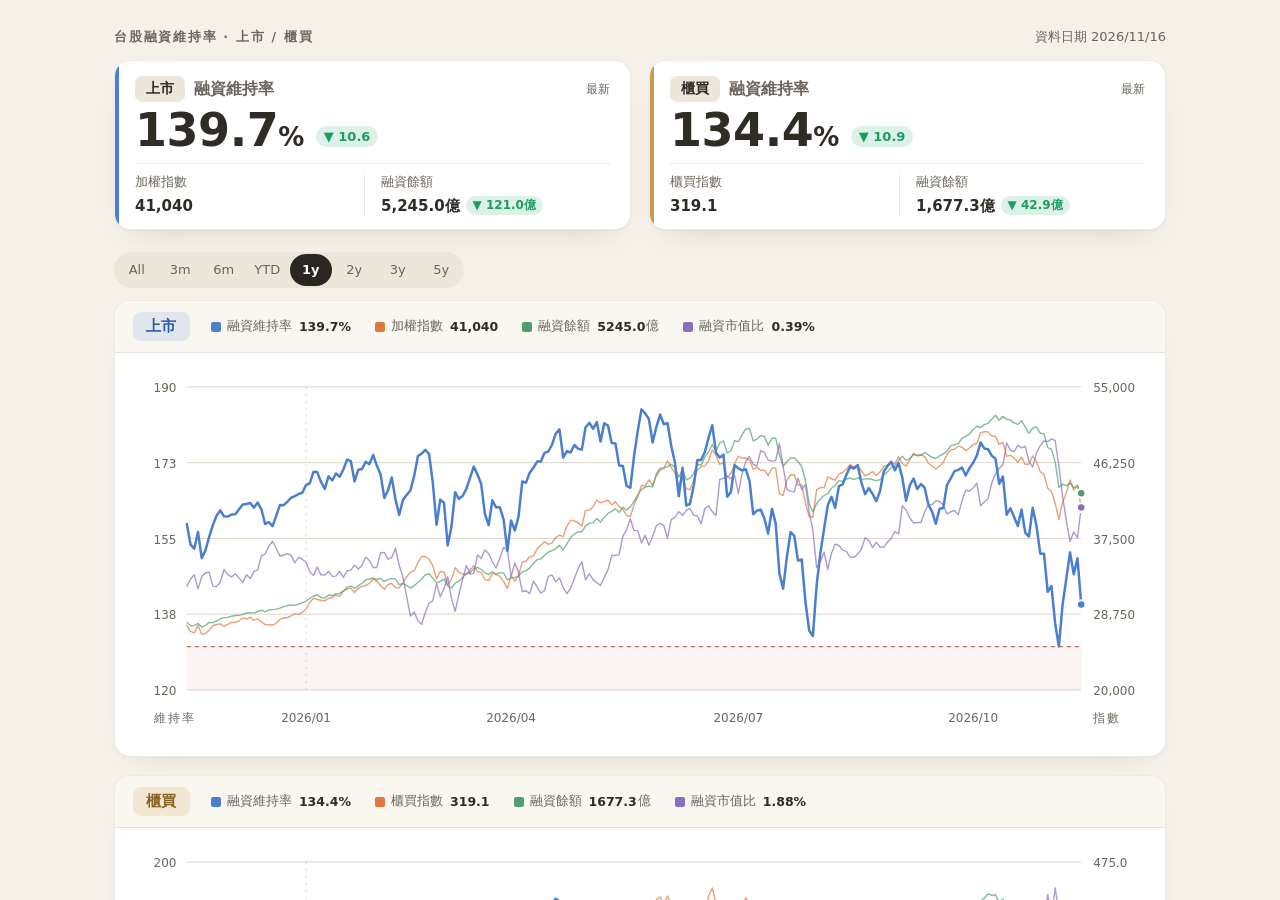
==== commit 2298c503: "Update margin data through 2026-11-16 (verified automatic publication)" ====
--- a/docs/index.html
+++ b/docs/index.html
@@ -227,7 +227,7 @@
 &lt;div id=&quot;margin-maintenance-history&quot;&gt;
   &lt;header class=&quot;mmc-page-head&quot;&gt;
     &lt;div class=&quot;mmc-kicker&quot;&gt;台股融資維持率 · 上市 / 櫃買&lt;/div&gt;
-    &lt;div class=&quot;mmc-updated&quot;&gt;資料日期 2026/11/13&lt;/div&gt;
+    &lt;div class=&quot;mmc-updated&quot;&gt;資料日期 2026/11/16&lt;/div&gt;
   &lt;/header&gt;
 
   &lt;div class=&quot;mmc-stat-row&quot; aria-label=&quot;最新數值&quot;&gt;
@@ -238,17 +238,17 @@
         &lt;span class=&quot;mmc-latest-label&quot;&gt;最新&lt;/span&gt;
       &lt;/div&gt;
       &lt;div class=&quot;mmc-stat-value-row&quot;&gt;
-        &lt;div class=&quot;mmc-stat-value&quot;&gt;&lt;span data-role=&quot;stat-maint-value&quot;&gt;150.4&lt;/span&gt;&lt;span class=&quot;mmc-stat-percent&quot;&gt;%&lt;/span&gt;&lt;/div&gt;
-        &lt;span class=&quot;mmc-delta&quot; data-tone=&quot;up&quot; data-role=&quot;maint-delta&quot;&gt;▲ 3.6&lt;/span&gt;
+        &lt;div class=&quot;mmc-stat-value&quot;&gt;&lt;span data-role=&quot;stat-maint-value&quot;&gt;139.7&lt;/span&gt;&lt;span class=&quot;mmc-stat-percent&quot;&gt;%&lt;/span&gt;&lt;/div&gt;
+        &lt;span class=&quot;mmc-delta&quot; data-tone=&quot;down&quot; data-role=&quot;maint-delta&quot;&gt;▼ 10.6&lt;/span&gt;
       &lt;/div&gt;
       &lt;div class=&quot;mmc-stat-metrics&quot;&gt;
         &lt;div class=&quot;mmc-stat-metric&quot;&gt;
           &lt;span class=&quot;mmc-metric-label&quot;&gt;加權指數&lt;/span&gt;
-          &lt;span class=&quot;mmc-stat-index&quot;&gt;43,675&lt;/span&gt;
+          &lt;span class=&quot;mmc-stat-index&quot;&gt;41,040&lt;/span&gt;
         &lt;/div&gt;
         &lt;div class=&quot;mmc-stat-metric&quot;&gt;
           &lt;span class=&quot;mmc-metric-label&quot;&gt;融資餘額&lt;/span&gt;
-          &lt;span class=&quot;mmc-stat-balance&quot;&gt;&lt;span class=&quot;mmc-balance-total&quot;&gt;&lt;strong data-role=&quot;stat-balance-value&quot;&gt;5,366.0&lt;/strong&gt;億&lt;/span&gt;&lt;span class=&quot;mmc-mini-delta&quot; data-tone=&quot;up&quot; data-role=&quot;balance-delta&quot;&gt;▲ 31.2億&lt;/span&gt;&lt;/span&gt;
+          &lt;span class=&quot;mmc-stat-balance&quot;&gt;&lt;span class=&quot;mmc-balance-total&quot;&gt;&lt;strong data-role=&quot;stat-balance-value&quot;&gt;5,245.0&lt;/strong&gt;億&lt;/span&gt;&lt;span class=&quot;mmc-mini-delta&quot; data-tone=&quot;down&quot; data-role=&quot;balance-delta&quot;&gt;▼ 121.0億&lt;/span&gt;&lt;/span&gt;
         &lt;/div&gt;
       &lt;/div&gt;
     &lt;/article&gt;
@@ -259,17 +259,17 @@
         &lt;span class=&quot;mmc-latest-label&quot;&gt;最新&lt;/span&gt;
       &lt;/div&gt;
       &lt;div class=&quot;mmc-stat-value-row&quot;&gt;
-        &lt;div class=&quot;mmc-stat-value&quot;&gt;&lt;span data-role=&quot;stat-maint-value&quot;&gt;145.3&lt;/span&gt;&lt;span class=&quot;mmc-stat-percent&quot;&gt;%&lt;/span&gt;&lt;/div&gt;
-        &lt;span class=&quot;mmc-delta&quot; data-tone=&quot;up&quot; data-role=&quot;maint-delta&quot;&gt;▲ 4.3&lt;/span&gt;
+        &lt;div class=&quot;mmc-stat-value&quot;&gt;&lt;span data-role=&quot;stat-maint-value&quot;&gt;134.4&lt;/span&gt;&lt;span class=&quot;mmc-stat-percent&quot;&gt;%&lt;/span&gt;&lt;/div&gt;
+        &lt;span class=&quot;mmc-delta&quot; data-tone=&quot;down&quot; data-role=&quot;maint-delta&quot;&gt;▼ 10.9&lt;/span&gt;
       &lt;/div&gt;
       &lt;div class=&quot;mmc-stat-metrics&quot;&gt;
         &lt;div class=&quot;mmc-stat-metric&quot;&gt;
           &lt;span class=&quot;mmc-metric-label&quot;&gt;櫃買指數&lt;/span&gt;
-          &lt;span class=&quot;mmc-stat-index&quot;&gt;342.4&lt;/span&gt;
+          &lt;span class=&quot;mmc-stat-index&quot;&gt;319.1&lt;/span&gt;
         &lt;/div&gt;
         &lt;div class=&quot;mmc-stat-metric&quot;&gt;
           &lt;span class=&quot;mmc-metric-label&quot;&gt;融資餘額&lt;/span&gt;
-          &lt;span class=&quot;mmc-stat-balance&quot;&gt;&lt;span class=&quot;mmc-balance-total&quot;&gt;&lt;strong data-role=&quot;stat-balance-value&quot;&gt;1,720.2&lt;/strong&gt;億&lt;/span&gt;&lt;span class=&quot;mmc-mini-delta&quot; data-tone=&quot;up&quot; data-role=&quot;balance-delta&quot;&gt;▲ 19.4億&lt;/span&gt;&lt;/span&gt;
+          &lt;span class=&quot;mmc-stat-balance&quot;&gt;&lt;span class=&quot;mmc-balance-total&quot;&gt;&lt;strong data-role=&quot;stat-balance-value&quot;&gt;1,677.3&lt;/strong&gt;億&lt;/span&gt;&lt;span class=&quot;mmc-mini-delta&quot; data-tone=&quot;down&quot; data-role=&quot;balance-delta&quot;&gt;▼ 42.9億&lt;/span&gt;&lt;/span&gt;
         &lt;/div&gt;
       &lt;/div&gt;
     &lt;/article&gt;
@@ -292,11 +292,11 @@
     &lt;div class=&quot;mmc-market-meta&quot;&gt;
       &lt;h2 id=&quot;mmc-twse-heading&quot;&gt;上市&lt;/h2&gt;
       &lt;div class=&quot;mmc-summary&quot; aria-label=&quot;上市圖例與目前數值&quot;&gt;
-        &lt;span data-role=&quot;date&quot; class=&quot;mmc-date mmc-visually-hidden&quot;&gt;2026/11/13&lt;/span&gt;
-        &lt;button type=&quot;button&quot; class=&quot;mmc-legend-item&quot; data-series=&quot;maint&quot; aria-pressed=&quot;true&quot; aria-label=&quot;切換上市融資維持率&quot;&gt;&lt;i class=&quot;mmc-swatch mmc-maint&quot;&gt;&lt;/i&gt;&lt;span class=&quot;mmc-legend-long&quot;&gt;融資維持率&lt;/span&gt;&lt;span class=&quot;mmc-legend-short&quot;&gt;維持率&lt;/span&gt;&lt;strong data-role=&quot;maint-value&quot;&gt;150.4%&lt;/strong&gt;&lt;/button&gt;
-        &lt;button type=&quot;button&quot; class=&quot;mmc-legend-item&quot; data-series=&quot;index&quot; aria-pressed=&quot;true&quot; aria-label=&quot;切換加權指數&quot;&gt;&lt;i class=&quot;mmc-swatch mmc-index&quot;&gt;&lt;/i&gt;&lt;span class=&quot;mmc-legend-long&quot;&gt;加權指數&lt;/span&gt;&lt;span class=&quot;mmc-legend-short&quot;&gt;指數&lt;/span&gt;&lt;strong data-role=&quot;index-value&quot;&gt;43,675&lt;/strong&gt;&lt;/button&gt;
-        &lt;button type=&quot;button&quot; class=&quot;mmc-legend-item&quot; data-series=&quot;balance&quot; aria-pressed=&quot;true&quot; aria-label=&quot;切換上市融資餘額&quot;&gt;&lt;i class=&quot;mmc-swatch mmc-balance&quot;&gt;&lt;/i&gt;&lt;span class=&quot;mmc-legend-long&quot;&gt;融資餘額&lt;/span&gt;&lt;span class=&quot;mmc-legend-short&quot;&gt;餘額&lt;/span&gt;&lt;span class=&quot;mmc-balance-reading&quot;&gt;&lt;strong data-role=&quot;balance-value&quot;&gt;5366.0&lt;/strong&gt;億&lt;/span&gt;&lt;/button&gt;
-        &lt;button type=&quot;button&quot; class=&quot;mmc-legend-item&quot; data-series=&quot;ratio&quot; aria-pressed=&quot;true&quot; aria-label=&quot;切換上市融資市值比&quot;&gt;&lt;i class=&quot;mmc-swatch mmc-ratio&quot;&gt;&lt;/i&gt;&lt;span class=&quot;mmc-legend-long&quot;&gt;融資市值比&lt;/span&gt;&lt;span class=&quot;mmc-legend-short&quot;&gt;市值比&lt;/span&gt;&lt;strong data-role=&quot;ratio-value&quot;&gt;0.38%&lt;/strong&gt;&lt;/button&gt;
+        &lt;span data-role=&quot;date&quot; class=&quot;mmc-date mmc-visually-hidden&quot;&gt;2026/11/16&lt;/span&gt;
+        &lt;button type=&quot;button&quot; class=&quot;mmc-legend-item&quot; data-series=&quot;maint&quot; aria-pressed=&quot;true&quot; aria-label=&quot;切換上市融資維持率&quot;&gt;&lt;i class=&quot;mmc-swatch mmc-maint&quot;&gt;&lt;/i&gt;&lt;span class=&quot;mmc-legend-long&quot;&gt;融資維持率&lt;/span&gt;&lt;span class=&quot;mmc-legend-short&quot;&gt;維持率&lt;/span&gt;&lt;strong data-role=&quot;maint-value&quot;&gt;139.7%&lt;/strong&gt;&lt;/button&gt;
+        &lt;button type=&quot;button&quot; class=&quot;mmc-legend-item&quot; data-series=&quot;index&quot; aria-pressed=&quot;true&quot; aria-label=&quot;切換加權指數&quot;&gt;&lt;i class=&quot;mmc-swatch mmc-index&quot;&gt;&lt;/i&gt;&lt;span class=&quot;mmc-legend-long&quot;&gt;加權指數&lt;/span&gt;&lt;span class=&quot;mmc-legend-short&quot;&gt;指數&lt;/span&gt;&lt;strong data-role=&quot;index-value&quot;&gt;41,040&lt;/strong&gt;&lt;/button&gt;
+        &lt;button type=&quot;button&quot; class=&quot;mmc-legend-item&quot; data-series=&quot;balance&quot; aria-pressed=&quot;true&quot; aria-label=&quot;切換上市融資餘額&quot;&gt;&lt;i class=&quot;mmc-swatch mmc-balance&quot;&gt;&lt;/i&gt;&lt;span class=&quot;mmc-legend-long&quot;&gt;融資餘額&lt;/span&gt;&lt;span class=&quot;mmc-legend-short&quot;&gt;餘額&lt;/span&gt;&lt;span class=&quot;mmc-balance-reading&quot;&gt;&lt;strong data-role=&quot;balance-value&quot;&gt;5245.0&lt;/strong&gt;億&lt;/span&gt;&lt;/button&gt;
+        &lt;button type=&quot;button&quot; class=&quot;mmc-legend-item&quot; data-series=&quot;ratio&quot; aria-pressed=&quot;true&quot; aria-label=&quot;切換上市融資市值比&quot;&gt;&lt;i class=&quot;mmc-swatch mmc-ratio&quot;&gt;&lt;/i&gt;&lt;span class=&quot;mmc-legend-long&quot;&gt;融資市值比&lt;/span&gt;&lt;span class=&quot;mmc-legend-short&quot;&gt;市值比&lt;/span&gt;&lt;strong data-role=&quot;ratio-value&quot;&gt;0.39%&lt;/strong&gt;&lt;/button&gt;
       &lt;/div&gt;
     &lt;/div&gt;
     &lt;div class=&quot;mmc-plot&quot; data-role=&quot;plot&quot;&gt;
@@ -325,11 +325,11 @@
     &lt;div class=&quot;mmc-market-meta&quot;&gt;
       &lt;h2 id=&quot;mmc-tpex-heading&quot;&gt;櫃買&lt;/h2&gt;
       &lt;div class=&quot;mmc-summary&quot; aria-label=&quot;櫃買圖例與目前數值&quot;&gt;
-        &lt;span data-role=&quot;date&quot; class=&quot;mmc-date mmc-visually-hidden&quot;&gt;2026/11/13&lt;/span&gt;
-        &lt;button type=&quot;button&quot; class=&quot;mmc-legend-item&quot; data-series=&quot;maint&quot; aria-pressed=&quot;true&quot; aria-label=&quot;切換櫃買融資維持率&quot;&gt;&lt;i class=&quot;mmc-swatch mmc-maint&quot;&gt;&lt;/i&gt;&lt;span class=&quot;mmc-legend-long&quot;&gt;融資維持率&lt;/span&gt;&lt;span class=&quot;mmc-legend-short&quot;&gt;維持率&lt;/span&gt;&lt;strong data-role=&quot;maint-value&quot;&gt;145.3%&lt;/strong&gt;&lt;/button&gt;
-        &lt;button type=&quot;button&quot; class=&quot;mmc-legend-item&quot; data-series=&quot;index&quot; aria-pressed=&quot;true&quot; aria-label=&quot;切換櫃買指數&quot;&gt;&lt;i class=&quot;mmc-swatch mmc-index&quot;&gt;&lt;/i&gt;&lt;span class=&quot;mmc-legend-long&quot;&gt;櫃買指數&lt;/span&gt;&lt;span class=&quot;mmc-legend-short&quot;&gt;指數&lt;/span&gt;&lt;strong data-role=&quot;index-value&quot;&gt;342.4&lt;/strong&gt;&lt;/button&gt;
-        &lt;button type=&quot;button&quot; class=&quot;mmc-legend-item&quot; data-series=&quot;balance&quot; aria-pressed=&quot;true&quot; aria-label=&quot;切換櫃買融資餘額&quot;&gt;&lt;i class=&quot;mmc-swatch mmc-balance&quot;&gt;&lt;/i&gt;&lt;span class=&quot;mmc-legend-long&quot;&gt;融資餘額&lt;/span&gt;&lt;span class=&quot;mmc-legend-short&quot;&gt;餘額&lt;/span&gt;&lt;span class=&quot;mmc-balance-reading&quot;&gt;&lt;strong data-role=&quot;balance-value&quot;&gt;1720.2&lt;/strong&gt;億&lt;/span&gt;&lt;/button&gt;
-        &lt;button type=&quot;button&quot; class=&quot;mmc-legend-item&quot; data-series=&quot;ratio&quot; aria-pressed=&quot;true&quot; aria-label=&quot;切換櫃買融資市值比&quot;&gt;&lt;i class=&quot;mmc-swatch mmc-ratio&quot;&gt;&lt;/i&gt;&lt;span class=&quot;mmc-legend-long&quot;&gt;融資市值比&lt;/span&gt;&lt;span class=&quot;mmc-legend-short&quot;&gt;市值比&lt;/span&gt;&lt;strong data-role=&quot;ratio-value&quot;&gt;1.80%&lt;/strong&gt;&lt;/button&gt;
+        &lt;span data-role=&quot;date&quot; class=&quot;mmc-date mmc-visually-hidden&quot;&gt;2026/11/16&lt;/span&gt;
+        &lt;button type=&quot;button&quot; class=&quot;mmc-legend-item&quot; data-series=&quot;maint&quot; aria-pressed=&quot;true&quot; aria-label=&quot;切換櫃買融資維持率&quot;&gt;&lt;i class=&quot;mmc-swatch mmc-maint&quot;&gt;&lt;/i&gt;&lt;span class=&quot;mmc-legend-long&quot;&gt;融資維持率&lt;/span&gt;&lt;span class=&quot;mmc-legend-short&quot;&gt;維持率&lt;/span&gt;&lt;strong data-role=&quot;maint-value&quot;&gt;134.4%&lt;/strong&gt;&lt;/button&gt;
+        &lt;button type=&quot;button&quot; class=&quot;mmc-legend-item&quot; data-series=&quot;index&quot; aria-pressed=&quot;true&quot; aria-label=&quot;切換櫃買指數&quot;&gt;&lt;i class=&quot;mmc-swatch mmc-index&quot;&gt;&lt;/i&gt;&lt;span class=&quot;mmc-legend-long&quot;&gt;櫃買指數&lt;/span&gt;&lt;span class=&quot;mmc-legend-short&quot;&gt;指數&lt;/span&gt;&lt;strong data-role=&quot;index-value&quot;&gt;319.1&lt;/strong&gt;&lt;/button&gt;
+        &lt;button type=&quot;button&quot; class=&quot;mmc-legend-item&quot; data-series=&quot;balance&quot; aria-pressed=&quot;true&quot; aria-label=&quot;切換櫃買融資餘額&quot;&gt;&lt;i class=&quot;mmc-swatch mmc-balance&quot;&gt;&lt;/i&gt;&lt;span class=&quot;mmc-legend-long&quot;&gt;融資餘額&lt;/span&gt;&lt;span class=&quot;mmc-legend-short&quot;&gt;餘額&lt;/span&gt;&lt;span class=&quot;mmc-balance-reading&quot;&gt;&lt;strong data-role=&quot;balance-value&quot;&gt;1677.3&lt;/strong&gt;億&lt;/span&gt;&lt;/button&gt;
+        &lt;button type=&quot;button&quot; class=&quot;mmc-legend-item&quot; data-series=&quot;ratio&quot; aria-pressed=&quot;true&quot; aria-label=&quot;切換櫃買融資市值比&quot;&gt;&lt;i class=&quot;mmc-swatch mmc-ratio&quot;&gt;&lt;/i&gt;&lt;span class=&quot;mmc-legend-long&quot;&gt;融資市值比&lt;/span&gt;&lt;span class=&quot;mmc-legend-short&quot;&gt;市值比&lt;/span&gt;&lt;strong data-role=&quot;ratio-value&quot;&gt;1.88%&lt;/strong&gt;&lt;/button&gt;
       &lt;/div&gt;
     &lt;/div&gt;
     &lt;div class=&quot;mmc-plot&quot; data-role=&quot;plot&quot;&gt;
@@ -359,7 +359,7 @@
 &lt;script&gt;
 (() =&gt; {
   const root = document.getElementById(&#x27;margin-maintenance-history&#x27;);
-  const data = [{&quot;d&quot;:&quot;2017-07-03&quot;,&quot;tw&quot;:167.18,&quot;ti&quot;:10412.79,&quot;tb&quot;:1463.0,&quot;tr&quot;:0.4745,&quot;ot&quot;:160.75,&quot;oi&quot;:135.49,&quot;ob&quot;:646.83,&quot;or&quot;:2.1483},{&quot;d&quot;:&quot;2017-07-04&quot;,&quot;tw&quot;:166.08,&quot;ti&quot;:10347.78,&quot;tb&quot;:1465.3,&quot;tr&quot;:0.478,&quot;ot&quot;:160.04,&quot;oi&quot;:135.13,&quot;ob&quot;:645.69,&quot;or&quot;:2.1501},{&quot;d&quot;:&quot;2017-07-05&quot;,&quot;tw&quot;:166.37,&quot;ti&quot;:10404.79,&quot;tb&quot;:1468.65,&quot;tr&quot;:0.4764,&quot;ot&quot;:160.51,&quot;oi&quot;:135.15,&quot;ob&quot;:646.42,&quot;or&quot;:2.1523},{&quot;d&quot;:&quot;2017-07-06&quot;,&quot;tw&quot;:166.77,&quot;ti&quot;:10368.2,&quot;tb&quot;:1463.96,&quot;tr&quot;:0.4765,&quot;ot&quot;:160.9,&quot;oi&quot;:135.13,&quot;ob&quot;:646.32,&quot;or&quot;:2.1524},{&quot;d&quot;:&quot;2017-07-07&quot;,&quot;tw&quot;:165.44,&quot;ti&quot;:10297.25,&quot;tb&quot;:1463.01,&quot;tr&quot;:0.4796,&quot;ot&quot;:159.64,&quot;oi&quot;:134.17,&quot;ob&quot;:645.21,&quot;or&quot;:2.1641},{&quot;d&quot;:&quot;2017-07-10&quot;,&quot;tw&quot;:164.66,&quot;ti&quot;:10289.91,&quot;tb&quot;:1456.92,&quot;tr&quot;:0.4779,&quot;ot&quot;:159.26,&quot;oi&quot;:133.86,&quot;ob&quot;:640.96,&quot;or&quot;:2.1547},{&quot;d&quot;:&quot;2017-07-11&quot;,&quot;tw&quot;:165.26,&quot;ti&quot;:10415.57,&quot;tb&quot;:1448.1,&quot;tr&quot;:0.469,&quot;ot&quot;:159.4,&quot;oi&quot;:133.99,&quot;ob&quot;:639.52,&quot;or&quot;:2.1477},{&quot;d&quot;:&quot;2017-07-12&quot;,&quot;tw&quot;:166.34,&quot;ti&quot;:10420.68,&quot;tb&quot;:1446.65,&quot;tr&quot;:0.4684,&quot;ot&quot;:160.87,&quot;oi&quot;:135.03,&quot;ob&quot;:637.15,&quot;or&quot;:2.1233},{&quot;d&quot;:&quot;2017-07-13&quot;,&quot;tw&quot;:166.35,&quot;ti&quot;:10460.15,&quot;tb&quot;:1453.18,&quot;tr&quot;:0.4691,&quot;ot&quot;:161.68,&quot;oi&quot;:135.55,&quot;ob&quot;:637.57,&quot;or&quot;:2.1166},{&quot;d&quot;:&quot;2017-07-14&quot;,&quot;tw&quot;:166.55,&quot;ti&quot;:10443.91,&quot;tb&quot;:1454.82,&quot;tr&quot;:0.4701,&quot;ot&quot;:162.82,&quot;oi&quot;:136.64,&quot;ob&quot;:638.47,&quot;or&quot;:2.1025},{&quot;d&quot;:&quot;2017-07-17&quot;,&quot;tw&quot;:166.68,&quot;ti&quot;:10457.54,&quot;tb&quot;:1450.12,&quot;tr&quot;:0.468,&quot;ot&quot;:162.97,&quot;oi&quot;:136.9,&quot;ob&quot;:640.85,&quot;or&quot;:2.1065},{&quot;d&quot;:&quot;2017-07-18&quot;,&quot;tw&quot;:167.34,&quot;ti&quot;:10481.26,&quot;tb&quot;:1457.42,&quot;tr&quot;:0.4691,&quot;ot&quot;:163.73,&quot;oi&quot;:137.99,&quot;ob&quot;:641.48,&quot;or&quot;:2.0916},{&quot;d&quot;:&quot;2017-07-19&quot;,&quot;tw&quot;:167.24,&quot;ti&quot;:10506.1,&quot;tb&quot;:1450.86,&quot;tr&quot;:0.4661,&quot;ot&quot;:163.97,&quot;oi&quot;:137.89,&quot;ob&quot;:644.53,&quot;or&quot;:2.103},{&quot;d&quot;:&quot;2017-07-20&quot;,&quot;tw&quot;:166.64,&quot;ti&quot;:10499.36,&quot;tb&quot;:1452.62,&quot;tr&quot;:0.4669,&quot;ot&quot;:164.23,&quot;oi&quot;:138.16,&quot;ob&quot;:648.02,&quot;or&quot;:2.11},{&quot;d&quot;:&quot;2017-07-21&quot;,&quot;tw&quot;:166.14,&quot;ti&quot;:10436.7,&quot;tb&quot;:1458.28,&quot;tr&quot;:0.4716,&quot;ot&quot;:163.98,&quot;oi&quot;:138.61,&quot;ob&quot;:649.04,&quot;or&quot;:2.1064},{&quot;d&quot;:&quot;2017-07-24&quot;,&quot;tw&quot;:166.3,&quot;ti&quot;:10461.28,&quot;tb&quot;:1461.91,&quot;tr&quot;:0.4717,&quot;ot&quot;:163.52,&quot;oi&quot;:138.55,&quot;ob&quot;:649.13,&quot;or&quot;:2.1072},{&quot;d&quot;:&quot;2017-07-25&quot;,&quot;tw&quot;:167.28,&quot;ti&quot;:10463.15,&quot;tb&quot;:1461.39,&quot;tr&quot;:0.4714,&quot;ot&quot;:164.72,&quot;oi&quot;:139.23,&quot;ob&quot;:651.41,&quot;or&quot;:2.1041},{&quot;d&quot;:&quot;2017-07-26&quot;,&quot;tw&quot;:166.62,&quot;ti&quot;:10419.11,&quot;tb&quot;:1463.5,&quot;tr&quot;:0.4739,&quot;ot&quot;:164.65,&quot;oi&quot;:139.95,&quot;ob&quot;:655.68,&quot;or&quot;:2.1069},{&quot;d&quot;:&quot;2017-07-27&quot;,&quot;tw&quot;:167.78,&quot;ti&quot;:10508.37,&quot;tb&quot;:1468.83,&quot;tr&quot;:0.4817,&quot;ot&quot;:165.06,&quot;oi&quot;:140.23,&quot;ob&quot;:661.22,&quot;or&quot;:2.1206},{&quot;d&quot;:&quot;2017-07-28&quot;,&quot;tw&quot;:166.12,&quot;ti&quot;:10423.05,&quot;tb&quot;:1467.79,&quot;tr&quot;:0.4753,&quot;ot&quot;:162.82,&quot;oi&quot;:138.9,&quot;ob&quot;:662.69,&quot;or&quot;:2.1457},{&quot;d&quot;:&quot;2017-07-31&quot;,&quot;tw&quot;:166.43,&quot;ti&quot;:10427.33,&quot;tb&quot;:1470.46,&quot;tr&quot;:0.4757,&quot;ot&quot;:163.19,&quot;oi&quot;:139.17,&quot;ob&quot;:665.34,&quot;or&quot;:2.15},{&quot;d&quot;:&quot;2017-08-01&quot;,&quot;tw&quot;:166.99,&quot;ti&quot;:10437.29,&quot;tb&quot;:1477.66,&quot;tr&quot;:0.4779,&quot;ot&quot;:163.77,&quot;oi&quot;:139.29,&quot;ob&quot;:669.71,&quot;or&quot;:2.1618},{&quot;d&quot;:&quot;2017-08-02&quot;,&quot;tw&quot;:167.42,&quot;ti&quot;:10519.27,&quot;tb&quot;:1478.31,&quot;tr&quot;:0.4742,&quot;ot&quot;:164.02,&quot;oi&quot;:139.71,&quot;ob&quot;:673.21,&quot;or&quot;:2.1666},{&quot;d&quot;:&quot;2017-08-03&quot;,&quot;tw&quot;:166.66,&quot;ti&quot;:10469.88,&quot;tb&quot;:1488.27,&quot;tr&quot;:0.4798,&quot;ot&quot;:163.26,&quot;oi&quot;:139.36,&quot;ob&quot;:673.03,&quot;or&quot;:2.1715},{&quot;d&quot;:&quot;2017-08-04&quot;,&quot;tw&quot;:167.7,&quot;ti&quot;:10506.56,&quot;tb&quot;:1496.8,&quot;tr&quot;:0.4808,&quot;ot&quot;:163.78,&quot;oi&quot;:139.46,&quot;ob&quot;:677.71,&quot;or&quot;:2.1849},{&quot;d&quot;:&quot;2017-08-07&quot;,&quot;tw&quot;:169.0,&quot;ti&quot;:10579.38,&quot;tb&quot;:1507.14,&quot;tr&quot;:0.4817,&quot;ot&quot;:165.46,&quot;oi&quot;:140.54,&quot;ob&quot;:682.52,&quot;or&quot;:2.1835},{&quot;d&quot;:&quot;2017-08-08&quot;,&quot;tw&quot;:166.82,&quot;ti&quot;:10568.97,&quot;tb&quot;:1507.03,&quot;tr&quot;:0.4822,&quot;ot&quot;:163.21,&quot;oi&quot;:139.76,&quot;ob&quot;:682.6,&quot;or&quot;:2.196},{&quot;d&quot;:&quot;2017-08-09&quot;,&quot;tw&quot;:165.39,&quot;ti&quot;:10470.38,&quot;tb&quot;:1503.61,&quot;tr&quot;:0.486,&quot;ot&quot;:160.87,&quot;oi&quot;:137.73,&quot;ob&quot;:684.08,&quot;or&quot;:2.2331},{&quot;d&quot;:&quot;2017-08-10&quot;,&quot;tw&quot;:161.29,&quot;ti&quot;:10329.74,&quot;tb&quot;:1479.03,&quot;tr&quot;:0.4845,&quot;ot&quot;:156.37,&quot;oi&quot;:134.72,&quot;ob&quot;:675.38,&quot;or&quot;:2.2539},{&quot;d&quot;:&quot;2017-08-11&quot;,&quot;tw&quot;:162.61,&quot;ti&quot;:10329.57,&quot;tb&quot;:1478.75,&quot;tr&quot;:0.4844,&quot;ot&quot;:156.94,&quot;oi&quot;:134.68,&quot;ob&quot;:672.8,&quot;or&quot;:2.246},{&quot;d&quot;:&quot;2017-08-14&quot;,&quot;tw&quot;:158.7,&quot;ti&quot;:10225.28,&quot;tb&quot;:1462.16,&quot;tr&quot;:0.4838,&quot;ot&quot;:151.94,&quot;oi&quot;:131.3,&quot;ob&quot;:661.46,&quot;or&quot;:2.2649},{&quot;d&quot;:&quot;2017-08-15&quot;,&quot;tw&quot;:160.99,&quot;ti&quot;:10311.16,&quot;tb&quot;:1458.75,&quot;tr&quot;:0.4799,&quot;ot&quot;:154.87,&quot;oi&quot;:133.07,&quot;ob&quot;:661.67,&quot;or&quot;:2.2354},{&quot;d&quot;:&quot;2017-08-16&quot;,&quot;tw&quot;:161.7,&quot;ti&quot;:10290.39,&quot;tb&quot;:1466.7,&quot;tr&quot;:0.4833,&quot;ot&quot;:156.16,&quot;oi&quot;:133.78,&quot;ob&quot;:661.28,&quot;or&quot;:2.2223},{&quot;d&quot;:&quot;2017-08-17&quot;,&quot;tw&quot;:164.01,&quot;ti&quot;:10369.37,&quot;tb&quot;:1473.52,&quot;tr&quot;:0.4821,&quot;ot&quot;:158.87,&quot;oi&quot;:135.47,&quot;ob&quot;:664.8,&quot;or&quot;:2.2078},{&quot;d&quot;:&quot;2017-08-18&quot;,&quot;tw&quot;:163.27,&quot;ti&quot;:10321.33,&quot;tb&quot;:1478.75,&quot;tr&quot;:0.4847,&quot;ot&quot;:158.82,&quot;oi&quot;:135.34,&quot;ob&quot;:668.01,&quot;or&quot;:2.2219},{&quot;d&quot;:&quot;2017-08-21&quot;,&quot;tw&quot;:163.73,&quot;ti&quot;:10326.39,&quot;tb&quot;:1484.43,&quot;tr&quot;:0.486,&quot;ot&quot;:159.93,&quot;oi&quot;:135.96,&quot;ob&quot;:671.2,&quot;or&quot;:2.2223},{&quot;d&quot;:&quot;2017-08-22&quot;,&quot;tw&quot;:165.2,&quot;ti&quot;:10392.07,&quot;tb&quot;:1492.2,&quot;tr&quot;:0.4856,&quot;ot&quot;:159.77,&quot;oi&quot;:136.44,&quot;ob&quot;:670.32,&quot;or&quot;:2.2158},{&quot;d&quot;:&quot;2017-08-23&quot;,&quot;tw&quot;:165.75,&quot;ti&quot;:10406.81,&quot;tb&quot;:1493.07,&quot;tr&quot;:0.4853,&quot;ot&quot;:160.45,&quot;oi&quot;:136.79,&quot;ob&quot;:672.01,&quot;or&quot;:2.2153},{&quot;d&quot;:&quot;2017-08-24&quot;,&quot;tw&quot;:166.85,&quot;ti&quot;:10488.96,&quot;tb&quot;:1494.74,&quot;tr&quot;:0.4824,&quot;ot&quot;:161.36,&quot;oi&quot;:137.63,&quot;ob&quot;:674.25,&quot;or&quot;:2.2106},{&quot;d&quot;:&quot;2017-08-25&quot;,&quot;tw&quot;:167.32,&quot;ti&quot;:10515.51,&quot;tb&quot;:1500.54,&quot;tr&quot;:0.4832,&quot;ot&quot;:161.53,&quot;oi&quot;:138.15,&quot;ob&quot;:678.17,&quot;or&quot;:2.2137},{&quot;d&quot;:&quot;2017-08-28&quot;,&quot;tw&quot;:168.06,&quot;ti&quot;:10525.98,&quot;tb&quot;:1510.34,&quot;tr&quot;:0.4847,&quot;ot&quot;:162.37,&quot;oi&quot;:138.61,&quot;ob&quot;:681.12,&quot;or&quot;:2.2159},{&quot;d&quot;:&quot;2017-08-29&quot;,&quot;tw&quot;:167.29,&quot;ti&quot;:10496.57,&quot;tb&quot;:1524.37,&quot;tr&quot;:0.4905,&quot;ot&quot;:161.61,&quot;oi&quot;:138.5,&quot;ob&quot;:684.2,&quot;or&quot;:2.2276},{&quot;d&quot;:&quot;2017-08-30&quot;,&quot;tw&quot;:167.89,&quot;ti&quot;:10569.4,&quot;tb&quot;:1538.27,&quot;tr&quot;:0.4915,&quot;ot&quot;:162.08,&quot;oi&quot;:138.94,&quot;ob&quot;:689.56,&quot;or&quot;:2.2361},{&quot;d&quot;:&quot;2017-08-31&quot;,&quot;tw&quot;:168.26,&quot;ti&quot;:10585.78,&quot;tb&quot;:1550.93,&quot;tr&quot;:0.495,&quot;ot&quot;:162.76,&quot;oi&quot;:139.93,&quot;ob&quot;:690.11,&quot;or&quot;:2.222},{&quot;d&quot;:&quot;2017-09-01&quot;,&quot;tw&quot;:169.31,&quot;ti&quot;:10594.82,&quot;tb&quot;:1561.07,&quot;tr&quot;:0.497,&quot;ot&quot;:163.97,&quot;oi&quot;:140.8,&quot;ob&quot;:693.59,&quot;or&quot;:2.2162},{&quot;d&quot;:&quot;2017-09-04&quot;,&quot;tw&quot;:168.16,&quot;ti&quot;:10569.87,&quot;tb&quot;:1562.31,&quot;tr&quot;:0.499,&quot;ot&quot;:163.64,&quot;oi&quot;:140.24,&quot;ob&quot;:695.31,&quot;or&quot;:2.2284},{&quot;d&quot;:&quot;2017-09-05&quot;,&quot;tw&quot;:169.72,&quot;ti&quot;:10617.84,&quot;tb&quot;:1574.7,&quot;tr&quot;:0.5002,&quot;ot&quot;:166.06,&quot;oi&quot;:141.98,&quot;ob&quot;:700.93,&quot;or&quot;:2.2189},{&quot;d&quot;:&quot;2017-09-06&quot;,&quot;tw&quot;:168.2,&quot;ti&quot;:10547.86,&quot;tb&quot;:1574.08,&quot;tr&quot;:0.5033,&quot;ot&quot;:165.04,&quot;oi&quot;:141.62,&quot;ob&quot;:701.37,&quot;or&quot;:2.2252},{&quot;d&quot;:&quot;2017-09-07&quot;,&quot;tw&quot;:166.24,&quot;ti&quot;:10538.51,&quot;tb&quot;:1575.61,&quot;tr&quot;:0.5053,&quot;ot&quot;:162.5,&quot;oi&quot;:140.55,&quot;ob&quot;:695.34,&quot;or&quot;:2.2273},{&quot;d&quot;:&quot;2017-09-08&quot;,&quot;tw&quot;:168.41,&quot;ti&quot;:10609.95,&quot;tb&quot;:1598.71,&quot;tr&quot;:0.5078,&quot;ot&quot;:164.53,&quot;oi&quot;:141.9,&quot;ob&quot;:689.72,&quot;or&quot;:2.1944},{&quot;d&quot;:&quot;2017-09-11&quot;,&quot;tw&quot;:166.98,&quot;ti&quot;:10572.16,&quot;tb&quot;:1610.79,&quot;tr&quot;:0.5134,&quot;ot&quot;:163.88,&quot;oi&quot;:141.46,&quot;ob&quot;:690.69,&quot;or&quot;:2.2045},{&quot;d&quot;:&quot;2017-09-12&quot;,&quot;tw&quot;:166.61,&quot;ti&quot;:10610.35,&quot;tb&quot;:1621.48,&quot;tr&quot;:0.5152,&quot;ot&quot;:163.62,&quot;oi&quot;:141.81,&quot;ob&quot;:688.93,&quot;or&quot;:2.1935},{&quot;d&quot;:&quot;2017-09-13&quot;,&quot;tw&quot;:165.13,&quot;ti&quot;:10532.88,&quot;tb&quot;:1625.86,&quot;tr&quot;:0.5201,&quot;ot&quot;:162.48,&quot;oi&quot;:141.25,&quot;ob&quot;:688.14,&quot;or&quot;:2.1996},{&quot;d&quot;:&quot;2017-09-14&quot;,&quot;tw&quot;:165.95,&quot;ti&quot;:10553.57,&quot;tb&quot;:1633.44,&quot;tr&quot;:0.5221,&quot;ot&quot;:164.2,&quot;oi&quot;:142.75,&quot;ob&quot;:688.48,&quot;or&quot;:2.2052},{&quot;d&quot;:&quot;2017-09-15&quot;,&quot;tw&quot;:166.09,&quot;ti&quot;:10580.41,&quot;tb&quot;:1635.99,&quot;tr&quot;:0.5213,&quot;ot&quot;:163.36,&quot;oi&quot;:142.67,&quot;ob&quot;:687.35,&quot;or&quot;:2.2027},{&quot;d&quot;:&quot;2017-09-18&quot;,&quot;tw&quot;:166.8,&quot;ti&quot;:10631.57,&quot;tb&quot;:1646.22,&quot;tr&quot;:0.5224,&quot;ot&quot;:164.1,&quot;oi&quot;:143.42,&quot;ob&quot;:693.02,&quot;or&quot;:2.2086},{&quot;d&quot;:&quot;2017-09-19&quot;,&quot;tw&quot;:164.71,&quot;ti&quot;:10576.14,&quot;tb&quot;:1646.4,&quot;tr&quot;:0.5246,&quot;ot&quot;:163.15,&quot;oi&quot;:142.47,&quot;ob&quot;:691.65,&quot;or&quot;:2.214},{&quot;d&quot;:&quot;2017-09-20&quot;,&quot;tw&quot;:163.5,&quot;ti&quot;:10519.17,&quot;tb&quot;:1649.34,&quot;tr&quot;:0.5281,&quot;ot&quot;:162.58,&quot;oi&quot;:142.07,&quot;ob&quot;:689.32,&quot;or&quot;:2.2131},{&quot;d&quot;:&quot;2017-09-21&quot;,&quot;tw&quot;:165.61,&quot;ti&quot;:10578.44,&quot;tb&quot;:1659.5,&quot;tr&quot;:0.5292,&quot;ot&quot;:164.94,&quot;oi&quot;:143.75,&quot;ob&quot;:692.96,&quot;or&quot;:2.2003},{&quot;d&quot;:&quot;2017-09-22&quot;,&quot;tw&quot;:162.52,&quot;ti&quot;:10449.68,&quot;tb&quot;:1647.75,&quot;tr&quot;:0.5311,&quot;ot&quot;:162.37,&quot;oi&quot;:142.14,&quot;ob&quot;:690.97,&quot;or&quot;:2.2206},{&quot;d&quot;:&quot;2017-09-25&quot;,&quot;tw&quot;:159.52,&quot;ti&quot;:10335.89,&quot;tb&quot;:1638.37,&quot;tr&quot;:0.534,&quot;ot&quot;:158.54,&quot;oi&quot;:139.96,&quot;ob&quot;:682.57,&quot;or&quot;:2.2318},{&quot;d&quot;:&quot;2017-09-26&quot;,&quot;tw&quot;:157.61,&quot;ti&quot;:10257.02,&quot;tb&quot;:1622.69,&quot;tr&quot;:0.5328,&quot;ot&quot;:155.1,&quot;oi&quot;:137.37,&quot;ob&quot;:676.09,&quot;or&quot;:2.2508},{&quot;d&quot;:&quot;2017-09-27&quot;,&quot;tw&quot;:160.24,&quot;ti&quot;:10326.68,&quot;tb&quot;:1625.84,&quot;tr&quot;:0.5303,&quot;ot&quot;:158.36,&quot;oi&quot;:139.35,&quot;ob&quot;:675.41,&quot;or&quot;:2.2083},{&quot;d&quot;:&quot;2017-09-28&quot;,&quot;tw&quot;:160.61,&quot;ti&quot;:10296.45,&quot;tb&quot;:1634.51,&quot;tr&quot;:0.5345,&quot;ot&quot;:158.71,&quot;oi&quot;:139.47,&quot;ob&quot;:678.38,&quot;or&quot;:2.1905},{&quot;d&quot;:&quot;2017-09-29&quot;,&quot;tw&quot;:159.9,&quot;ti&quot;:10329.94,&quot;tb&quot;:1625.7,&quot;tr&quot;:0.5305,&quot;ot&quot;:157.5,&quot;oi&quot;:138.7,&quot;ob&quot;:675.7,&quot;or&quot;:2.2},{&quot;d&quot;:&quot;2017-09-30&quot;,&quot;tw&quot;:162.06,&quot;ti&quot;:10383.94,&quot;tb&quot;:1627.95,&quot;tr&quot;:0.5284,&quot;ot&quot;:160.36,&quot;oi&quot;:140.42,&quot;ob&quot;:677.71,&quot;or&quot;:2.1792},{&quot;d&quot;:&quot;2017-10-02&quot;,&quot;tw&quot;:164.15,&quot;ti&quot;:10465.16,&quot;tb&quot;:1634.35,&quot;tr&quot;:0.5259,&quot;ot&quot;:162.6,&quot;oi&quot;:142.06,&quot;ob&quot;:681.0,&quot;or&quot;:2.1612},{&quot;d&quot;:&quot;2017-10-03&quot;,&quot;tw&quot;:164.01,&quot;ti&quot;:10469.35,&quot;tb&quot;:1641.35,&quot;tr&quot;:0.528,&quot;ot&quot;:162.61,&quot;oi&quot;:142.24,&quot;ob&quot;:683.58,&quot;or&quot;:2.1665},{&quot;d&quot;:&quot;2017-10-05&quot;,&quot;tw&quot;:165.35,&quot;ti&quot;:10518.27,&quot;tb&quot;:1647.15,&quot;tr&quot;:0.5273,&quot;ot&quot;:164.16,&quot;oi&quot;:143.28,&quot;ob&quot;:686.0,&quot;or&quot;:2.1558},{&quot;d&quot;:&quot;2017-10-06&quot;,&quot;tw&quot;:165.06,&quot;ti&quot;:10532.81,&quot;tb&quot;:1650.51,&quot;tr&quot;:0.5269,&quot;ot&quot;:163.38,&quot;oi&quot;:142.97,&quot;ob&quot;:688.95,&quot;or&quot;:2.1658},{&quot;d&quot;:&quot;2017-10-11&quot;,&quot;tw&quot;:164.28,&quot;ti&quot;:10641.19,&quot;tb&quot;:1653.38,&quot;tr&quot;:0.5223,&quot;ot&quot;:161.69,&quot;oi&quot;:142.58,&quot;ob&quot;:684.3,&quot;or&quot;:2.1618},{&quot;d&quot;:&quot;2017-10-12&quot;,&quot;tw&quot;:165.45,&quot;ti&quot;:10711.44,&quot;tb&quot;:1657.34,&quot;tr&quot;:0.5203,&quot;ot&quot;:163.44,&quot;oi&quot;:144.09,&quot;ob&quot;:688.22,&quot;or&quot;:2.1457},{&quot;d&quot;:&quot;2017-10-13&quot;,&quot;tw&quot;:165.86,&quot;ti&quot;:10724.09,&quot;tb&quot;:1660.64,&quot;tr&quot;:0.5209,&quot;ot&quot;:163.66,&quot;oi&quot;:144.24,&quot;ob&quot;:689.16,&quot;or&quot;:2.1466},{&quot;d&quot;:&quot;2017-10-16&quot;,&quot;tw&quot;:166.8,&quot;ti&quot;:10774.21,&quot;tb&quot;:1667.68,&quot;tr&quot;:0.521,&quot;ot&quot;:164.08,&quot;oi&quot;:144.61,&quot;ob&quot;:692.05,&quot;or&quot;:2.1554},{&quot;d&quot;:&quot;2017-10-17&quot;,&quot;tw&quot;:164.52,&quot;ti&quot;:10723.15,&quot;tb&quot;:1663.88,&quot;tr&quot;:0.5216,&quot;ot&quot;:162.6,&quot;oi&quot;:143.73,&quot;ob&quot;:690.92,&quot;or&quot;:2.165},{&quot;d&quot;:&quot;2017-10-18&quot;,&quot;tw&quot;:163.9,&quot;ti&quot;:10720.28,&quot;tb&quot;:1658.02,&quot;tr&quot;:0.5201,&quot;ot&quot;:162.09,&quot;oi&quot;:143.27,&quot;ob&quot;:691.82,&quot;or&quot;:2.1754},{&quot;d&quot;:&quot;2017-10-19&quot;,&quot;tw&quot;:165.34,&quot;ti&quot;:10760.29,&quot;tb&quot;:1655.11,&quot;tr&quot;:0.5195,&quot;ot&quot;:163.94,&quot;oi&quot;:144.87,&quot;ob&quot;:695.31,&quot;or&quot;:2.1688},{&quot;d&quot;:&quot;2017-10-20&quot;,&quot;tw&quot;:164.77,&quot;ti&quot;:10728.88,&quot;tb&quot;:1656.31,&quot;tr&quot;:0.5196,&quot;ot&quot;:163.6,&quot;oi&quot;:144.77,&quot;ob&quot;:696.92,&quot;or&quot;:2.1747},{&quot;d&quot;:&quot;2017-10-23&quot;,&quot;tw&quot;:164.9,&quot;ti&quot;:10735.21,&quot;tb&quot;:1662.45,&quot;tr&quot;:0.5207,&quot;ot&quot;:163.88,&quot;oi&quot;:145.14,&quot;ob&quot;:699.56,&quot;or&quot;:2.1773},{&quot;d&quot;:&quot;2017-10-24&quot;,&quot;tw&quot;:165.76,&quot;ti&quot;:10743.78,&quot;tb&quot;:1665.57,&quot;tr&quot;:0.5214,&quot;ot&quot;:164.71,&quot;oi&quot;:146.03,&quot;ob&quot;:703.57,&quot;or&quot;:2.1775},{&quot;d&quot;:&quot;2017-10-25&quot;,&quot;tw&quot;:165.05,&quot;ti&quot;:10750.57,&quot;tb&quot;:1668.76,&quot;tr&quot;:0.522,&quot;ot&quot;:163.51,&quot;oi&quot;:145.53,&quot;ob&quot;:704.3,&quot;or&quot;:2.1872},{&quot;d&quot;:&quot;2017-10-26&quot;,&quot;tw&quot;:165.79,&quot;ti&quot;:10734.76,&quot;tb&quot;:1668.74,&quot;tr&quot;:0.5229,&quot;ot&quot;:163.74,&quot;oi&quot;:146.08,&quot;ob&quot;:704.84,&quot;or&quot;:2.1813},{&quot;d&quot;:&quot;2017-10-27&quot;,&quot;tw&quot;:162.37,&quot;ti&quot;:10709.11,&quot;tb&quot;:1649.19,&quot;tr&quot;:0.5175,&quot;ot&quot;:160.25,&quot;oi&quot;:143.64,&quot;ob&quot;:697.99,&quot;or&quot;:2.197},{&quot;d&quot;:&quot;2017-10-30&quot;,&quot;tw&quot;:162.89,&quot;ti&quot;:10756.87,&quot;tb&quot;:1646.67,&quot;tr&quot;:0.5142,&quot;ot&quot;:160.06,&quot;oi&quot;:143.82,&quot;ob&quot;:694.03,&quot;or&quot;:2.1796},{&quot;d&quot;:&quot;2017-10-31&quot;,&quot;tw&quot;:164.86,&quot;ti&quot;:10793.8,&quot;tb&quot;:1660.88,&quot;tr&quot;:0.5171,&quot;ot&quot;:162.09,&quot;oi&quot;:145.36,&quot;ob&quot;:696.57,&quot;or&quot;:2.1596},{&quot;d&quot;:&quot;2017-11-01&quot;,&quot;tw&quot;:165.2,&quot;ti&quot;:10806.36,&quot;tb&quot;:1667.64,&quot;tr&quot;:0.5186,&quot;ot&quot;:162.73,&quot;oi&quot;:146.17,&quot;ob&quot;:698.0,&quot;or&quot;:2.1498},{&quot;d&quot;:&quot;2017-11-02&quot;,&quot;tw&quot;:164.63,&quot;ti&quot;:10788.51,&quot;tb&quot;:1673.04,&quot;tr&quot;:0.5209,&quot;ot&quot;:162.15,&quot;oi&quot;:146.46,&quot;ob&quot;:704.65,&quot;or&quot;:2.1665},{&quot;d&quot;:&quot;2017-11-03&quot;,&quot;tw&quot;:164.64,&quot;ti&quot;:10800.77,&quot;tb&quot;:1675.61,&quot;tr&quot;:0.5211,&quot;ot&quot;:161.36,&quot;oi&quot;:146.11,&quot;ob&quot;:705.29,&quot;or&quot;:2.1729},{&quot;d&quot;:&quot;2017-11-06&quot;,&quot;tw&quot;:164.65,&quot;ti&quot;:10786.19,&quot;tb&quot;:1681.51,&quot;tr&quot;:0.5239,&quot;ot&quot;:161.9,&quot;oi&quot;:146.26,&quot;ob&quot;:707.92,&quot;or&quot;:2.1769},{&quot;d&quot;:&quot;2017-11-07&quot;,&quot;tw&quot;:164.52,&quot;ti&quot;:10840.34,&quot;tb&quot;:1679.23,&quot;tr&quot;:0.5203,&quot;ot&quot;:162.18,&quot;oi&quot;:146.63,&quot;ob&quot;:709.41,&quot;or&quot;:2.1775},{&quot;d&quot;:&quot;2017-11-08&quot;,&quot;tw&quot;:164.61,&quot;ti&quot;:10818.99,&quot;tb&quot;:1685.53,&quot;tr&quot;:0.5233,&quot;ot&quot;:162.99,&quot;oi&quot;:147.43,&quot;ob&quot;:713.88,&quot;or&quot;:2.1796},{&quot;d&quot;:&quot;2017-11-09&quot;,&quot;tw&quot;:161.49,&quot;ti&quot;:10743.27,&quot;tb&quot;:1678.28,&quot;tr&quot;:0.5247,&quot;ot&quot;:160.22,&quot;oi&quot;:145.89,&quot;ob&quot;:710.78,&quot;or&quot;:2.1931},{&quot;d&quot;:&quot;2017-11-10&quot;,&quot;tw&quot;:161.87,&quot;ti&quot;:10732.67,&quot;tb&quot;:1683.01,&quot;tr&quot;:0.527,&quot;ot&quot;:162.3,&quot;oi&quot;:147.39,&quot;ob&quot;:711.29,&quot;or&quot;:2.1723},{&quot;d&quot;:&quot;2017-11-13&quot;,&quot;tw&quot;:159.46,&quot;ti&quot;:10683.92,&quot;tb&quot;:1679.24,&quot;tr&quot;:0.528,&quot;ot&quot;:160.07,&quot;oi&quot;:146.66,&quot;ob&quot;:706.67,&quot;or&quot;:2.1687},{&quot;d&quot;:&quot;2017-11-14&quot;,&quot;tw&quot;:160.08,&quot;ti&quot;:10687.18,&quot;tb&quot;:1672.36,&quot;tr&quot;:0.5255,&quot;ot&quot;:159.36,&quot;oi&quot;:146.11,&quot;ob&quot;:703.62,&quot;or&quot;:2.1665},{&quot;d&quot;:&quot;2017-11-15&quot;,&quot;tw&quot;:160.13,&quot;ti&quot;:10630.65,&quot;tb&quot;:1677.63,&quot;tr&quot;:0.5299,&quot;ot&quot;:160.4,&quot;oi&quot;:146.65,&quot;ob&quot;:706.17,&quot;or&quot;:2.1643},{&quot;d&quot;:&quot;2017-11-16&quot;,&quot;tw&quot;:160.48,&quot;ti&quot;:10625.04,&quot;tb&quot;:1680.12,&quot;tr&quot;:0.5314,&quot;ot&quot;:160.56,&quot;oi&quot;:146.86,&quot;ob&quot;:707.49,&quot;or&quot;:2.1667},{&quot;d&quot;:&quot;2017-11-17&quot;,&quot;tw&quot;:162.2,&quot;ti&quot;:10701.64,&quot;tb&quot;:1676.66,&quot;tr&quot;:0.5265,&quot;ot&quot;:161.86,&quot;oi&quot;:147.98,&quot;ob&quot;:710.01,&quot;or&quot;:2.1583},{&quot;d&quot;:&quot;2017-11-20&quot;,&quot;tw&quot;:161.69,&quot;ti&quot;:10664.55,&quot;tb&quot;:1678.47,&quot;tr&quot;:0.529,&quot;ot&quot;:162.17,&quot;oi&quot;:148.02,&quot;ob&quot;:715.38,&quot;or&quot;:2.1741},{&quot;d&quot;:&quot;2017-11-21&quot;,&quot;tw&quot;:163.2,&quot;ti&quot;:10779.24,&quot;tb&quot;:1684.18,&quot;tr&quot;:0.5249,&quot;ot&quot;:164.14,&quot;oi&quot;:150.16,&quot;ob&quot;:718.95,&quot;or&quot;:2.1531},{&quot;d&quot;:&quot;2017-11-22&quot;,&quot;tw&quot;:163.84,&quot;ti&quot;:10822.59,&quot;tb&quot;:1692.59,&quot;tr&quot;:0.5252,&quot;ot&quot;:162.78,&quot;oi&quot;:149.82,&quot;ob&quot;:719.11,&quot;or&quot;:2.1586},{&quot;d&quot;:&quot;2017-11-23&quot;,&quot;tw&quot;:164.62,&quot;ti&quot;:10854.57,&quot;tb&quot;:1707.7,&quot;tr&quot;:0.5286,&quot;ot&quot;:164.14,&quot;oi&quot;:150.2,&quot;ob&quot;:725.93,&quot;or&quot;:2.1729},{&quot;d&quot;:&quot;2017-11-24&quot;,&quot;tw&quot;:164.76,&quot;ti&quot;:10854.09,&quot;tb&quot;:1723.47,&quot;tr&quot;:0.5329,&quot;ot&quot;:164.43,&quot;oi&quot;:150.19,&quot;ob&quot;:729.66,&quot;or&quot;:2.1842},{&quot;d&quot;:&quot;2017-11-27&quot;,&quot;tw&quot;:163.82,&quot;ti&quot;:10750.93,&quot;tb&quot;:1728.37,&quot;tr&quot;:0.5397,&quot;ot&quot;:163.99,&quot;oi&quot;:149.76,&quot;ob&quot;:732.43,&quot;or&quot;:2.1961},{&quot;d&quot;:&quot;2017-11-28&quot;,&quot;tw&quot;:163.48,&quot;ti&quot;:10707.07,&quot;tb&quot;:1733.92,&quot;tr&quot;:0.5435,&quot;ot&quot;:164.09,&quot;oi&quot;:150.18,&quot;ob&quot;:733.24,&quot;or&quot;:2.1929},{&quot;d&quot;:&quot;2017-11-29&quot;,&quot;tw&quot;:163.77,&quot;ti&quot;:10713.55,&quot;tb&quot;:1743.75,&quot;tr&quot;:0.5462,&quot;ot&quot;:164.69,&quot;oi&quot;:151.28,&quot;ob&quot;:735.81,&quot;or&quot;:2.1851},{&quot;d&quot;:&quot;2017-11-30&quot;,&quot;tw&quot;:162.43,&quot;ti&quot;:10560.44,&quot;tb&quot;:1745.71,&quot;tr&quot;:0.5547,&quot;ot&quot;:162.81,&quot;oi&quot;:150.29,&quot;ob&quot;:733.92,&quot;or&quot;:2.1939},{&quot;d&quot;:&quot;2017-12-01&quot;,&quot;tw&quot;:160.67,&quot;ti&quot;:10600.37,&quot;tb&quot;:1748.71,&quot;tr&quot;:0.5533,&quot;ot&quot;:160.47,&quot;oi&quot;:148.48,&quot;ob&quot;:730.92,&quot;or&quot;:2.21},{&quot;d&quot;:&quot;2017-12-04&quot;,&quot;tw&quot;:161.09,&quot;ti&quot;:10651.11,&quot;tb&quot;:1755.42,&quot;tr&quot;:0.553,&quot;ot&quot;:160.25,&quot;oi&quot;:148.56,&quot;ob&quot;:731.25,&quot;or&quot;:2.2098},{&quot;d&quot;:&quot;2017-12-05&quot;,&quot;tw&quot;:159.23,&quot;ti&quot;:10566.85,&quot;tb&quot;:1743.59,&quot;tr&quot;:0.5537,&quot;ot&quot;:156.89,&quot;oi&quot;:145.99,&quot;ob&quot;:726.47,&quot;or&quot;:2.2334},{&quot;d&quot;:&quot;2017-12-06&quot;,&quot;tw&quot;:156.13,&quot;ti&quot;:10393.92,&quot;tb&quot;:1734.52,&quot;tr&quot;:0.5604,&quot;ot&quot;:154.6,&quot;oi&quot;:143.38,&quot;ob&quot;:722.37,&quot;or&quot;:2.2611},{&quot;d&quot;:&quot;2017-12-07&quot;,&quot;tw&quot;:155.55,&quot;ti&quot;:10355.76,&quot;tb&quot;:1726.73,&quot;tr&quot;:0.5604,&quot;ot&quot;:152.74,&quot;oi&quot;:142.07,&quot;ob&quot;:717.12,&quot;or&quot;:2.2694},{&quot;d&quot;:&quot;2017-12-08&quot;,&quot;tw&quot;:157.18,&quot;ti&quot;:10398.62,&quot;tb&quot;:1716.23,&quot;tr&quot;:0.5538,&quot;ot&quot;:156.29,&quot;oi&quot;:144.41,&quot;ob&quot;:713.31,&quot;or&quot;:2.2209},{&quot;d&quot;:&quot;2017-12-11&quot;,&quot;tw&quot;:160.25,&quot;ti&quot;:10473.09,&quot;tb&quot;:1720.45,&quot;tr&quot;:0.5509,&quot;ot&quot;:158.92,&quot;oi&quot;:146.42,&quot;ob&quot;:714.55,&quot;or&quot;:2.1936},{&quot;d&quot;:&quot;2017-12-12&quot;,&quot;tw&quot;:159.13,&quot;ti&quot;:10443.28,&quot;tb&quot;:1720.94,&quot;tr&quot;:0.5533,&quot;ot&quot;:157.54,&quot;oi&quot;:146.15,&quot;ob&quot;:710.96,&quot;or&quot;:2.1865},{&quot;d&quot;:&quot;2017-12-13&quot;,&quot;tw&quot;:159.77,&quot;ti&quot;:10470.7,&quot;tb&quot;:1723.6,&quot;tr&quot;:0.5518,&quot;ot&quot;:158.84,&quot;oi&quot;:146.5,&quot;ob&quot;:713.73,&quot;or&quot;:2.1898},{&quot;d&quot;:&quot;2017-12-14&quot;,&quot;tw&quot;:160.11,&quot;ti&quot;:10538.01,&quot;tb&quot;:1725.59,&quot;tr&quot;:0.5491,&quot;ot&quot;:159.17,&quot;oi&quot;:146.26,&quot;ob&quot;:720.65,&quot;or&quot;:2.2148},{&quot;d&quot;:&quot;2017-12-15&quot;,&quot;tw&quot;:159.45,&quot;ti&quot;:10491.44,&quot;tb&quot;:1727.64,&quot;tr&quot;:0.5521,&quot;ot&quot;:159.11,&quot;oi&quot;:145.8,&quot;ob&quot;:722.61,&quot;or&quot;:2.2239},{&quot;d&quot;:&quot;2017-12-18&quot;,&quot;tw&quot;:159.6,&quot;ti&quot;:10506.52,&quot;tb&quot;:1728.72,&quot;tr&quot;:0.5515,&quot;ot&quot;:159.39,&quot;oi&quot;:146.05,&quot;ob&quot;:724.29,&quot;or&quot;:2.2254},{&quot;d&quot;:&quot;2017-12-19&quot;,&quot;tw&quot;:159.34,&quot;ti&quot;:10467.34,&quot;tb&quot;:1727.26,&quot;tr&quot;:0.5534,&quot;ot&quot;:158.48,&quot;oi&quot;:145.63,&quot;ob&quot;:723.44,&quot;or&quot;:2.2306},{&quot;d&quot;:&quot;2017-12-20&quot;,&quot;tw&quot;:160.82,&quot;ti&quot;:10504.52,&quot;tb&quot;:1729.01,&quot;tr&quot;:0.5519,&quot;ot&quot;:160.13,&quot;oi&quot;:146.94,&quot;ob&quot;:725.74,&quot;or&quot;:2.2177},{&quot;d&quot;:&quot;2017-12-21&quot;,&quot;tw&quot;:160.64,&quot;ti&quot;:10488.97,&quot;tb&quot;:1734.22,&quot;tr&quot;:0.5543,&quot;ot&quot;:160.14,&quot;oi&quot;:147.26,&quot;ob&quot;:727.33,&quot;or&quot;:2.2183},{&quot;d&quot;:&quot;2017-12-22&quot;,&quot;tw&quot;:160.66,&quot;ti&quot;:10537.27,&quot;tb&quot;:1738.0,&quot;tr&quot;:0.553,&quot;ot&quot;:160.63,&quot;oi&quot;:147.67,&quot;ob&quot;:730.21,&quot;or&quot;:2.2211},{&quot;d&quot;:&quot;2017-12-25&quot;,&quot;tw&quot;:160.2,&quot;ti&quot;:10522.49,&quot;tb&quot;:1739.24,&quot;tr&quot;:0.5538,&quot;ot&quot;:160.25,&quot;oi&quot;:147.7,&quot;ob&quot;:731.32,&quot;or&quot;:2.224},{&quot;d&quot;:&quot;2017-12-26&quot;,&quot;tw&quot;:157.56,&quot;ti&quot;:10421.91,&quot;tb&quot;:1729.5,&quot;tr&quot;:0.5561,&quot;ot&quot;:157.05,&quot;oi&quot;:145.19,&quot;ob&quot;:725.95,&quot;or&quot;:2.2459},{&quot;d&quot;:&quot;2017-12-27&quot;,&quot;tw&quot;:158.75,&quot;ti&quot;:10486.67,&quot;tb&quot;:1727.32,&quot;tr&quot;:0.5519,&quot;ot&quot;:158.37,&quot;oi&quot;:146.05,&quot;ob&quot;:726.12,&quot;or&quot;:2.2328},{&quot;d&quot;:&quot;2017-12-28&quot;,&quot;tw&quot;:160.81,&quot;ti&quot;:10567.64,&quot;tb&quot;:1729.33,&quot;tr&quot;:0.5482,&quot;ot&quot;:160.57,&quot;oi&quot;:148.0,&quot;ob&quot;:727.96,&quot;or&quot;:2.2046},{&quot;d&quot;:&quot;2017-12-29&quot;,&quot;tw&quot;:161.23,&quot;ti&quot;:10642.86,&quot;tb&quot;:1729.97,&quot;tr&quot;:0.5443,&quot;ot&quot;:161.04,&quot;oi&quot;:148.52,&quot;ob&quot;:728.62,&quot;or&quot;:2.1977},{&quot;d&quot;:&quot;2018-01-02&quot;,&quot;tw&quot;:162.76,&quot;ti&quot;:10710.73,&quot;tb&quot;:1732.32,&quot;tr&quot;:0.5416,&quot;ot&quot;:162.69,&quot;oi&quot;:149.18,&quot;ob&quot;:733.39,&quot;or&quot;:2.2006},{&quot;d&quot;:&quot;2018-01-03&quot;,&quot;tw&quot;:163.81,&quot;ti&quot;:10801.57,&quot;tb&quot;:1732.92,&quot;tr&quot;:0.5378,&quot;ot&quot;:164.65,&quot;oi&quot;:151.18,&quot;ob&quot;:733.85,&quot;or&quot;:2.1729},{&quot;d&quot;:&quot;2018-01-04&quot;,&quot;tw&quot;:165.2,&quot;ti&quot;:10848.63,&quot;tb&quot;:1744.77,&quot;tr&quot;:0.5391,&quot;ot&quot;:165.86,&quot;oi&quot;:152.27,&quot;ob&quot;:734.8,&quot;or&quot;:2.16},{&quot;d&quot;:&quot;2018-01-05&quot;,&quot;tw&quot;:165.43,&quot;ti&quot;:10879.8,&quot;tb&quot;:1749.69,&quot;tr&quot;:0.5387,&quot;ot&quot;:166.09,&quot;oi&quot;:152.47,&quot;ob&quot;:738.75,&quot;or&quot;:2.1687},{&quot;d&quot;:&quot;2018-01-08&quot;,&quot;tw&quot;:164.57,&quot;ti&quot;:10915.75,&quot;tb&quot;:1748.72,&quot;tr&quot;:0.5366,&quot;ot&quot;:164.31,&quot;oi&quot;:152.12,&quot;ob&quot;:738.72,&quot;or&quot;:2.1738},{&quot;d&quot;:&quot;2018-01-09&quot;,&quot;tw&quot;:163.67,&quot;ti&quot;:10914.89,&quot;tb&quot;:1748.61,&quot;tr&quot;:0.5367,&quot;ot&quot;:162.56,&quot;oi&quot;:151.16,&quot;ob&quot;:736.49,&quot;or&quot;:2.1806},{&quot;d&quot;:&quot;2018-01-10&quot;,&quot;tw&quot;:162.39,&quot;ti&quot;:10831.09,&quot;tb&quot;:1748.72,&quot;tr&quot;:0.5409,&quot;ot&quot;:161.09,&quot;oi&quot;:149.94,&quot;ob&quot;:736.25,&quot;or&quot;:2.1971},{&quot;d&quot;:&quot;2018-01-11&quot;,&quot;tw&quot;:162.49,&quot;ti&quot;:10810.06,&quot;tb&quot;:1746.8,&quot;tr&quot;:0.5419,&quot;ot&quot;:160.95,&quot;oi&quot;:150.0,&quot;ob&quot;:736.91,&quot;or&quot;:2.1982},{&quot;d&quot;:&quot;2018-01-12&quot;,&quot;tw&quot;:164.34,&quot;ti&quot;:10883.96,&quot;tb&quot;:1743.71,&quot;tr&quot;:0.5365,&quot;ot&quot;:162.27,&quot;oi&quot;:150.61,&quot;ob&quot;:740.54,&quot;or&quot;:2.2001},{&quot;d&quot;:&quot;2018-01-15&quot;,&quot;tw&quot;:165.08,&quot;ti&quot;:10956.31,&quot;tb&quot;:1742.71,&quot;tr&quot;:0.5327,&quot;ot&quot;:163.56,&quot;oi&quot;:151.81,&quot;ob&quot;:742.74,&quot;or&quot;:2.1884},{&quot;d&quot;:&quot;2018-01-16&quot;,&quot;tw&quot;:166.48,&quot;ti&quot;:10986.11,&quot;tb&quot;:1749.18,&quot;tr&quot;:0.5331,&quot;ot&quot;:163.65,&quot;oi&quot;:152.47,&quot;ob&quot;:743.43,&quot;or&quot;:2.1808},{&quot;d&quot;:&quot;2018-01-17&quot;,&quot;tw&quot;:166.24,&quot;ti&quot;:11004.8,&quot;tb&quot;:1748.99,&quot;tr&quot;:0.5321,&quot;ot&quot;:163.39,&quot;oi&quot;:152.37,&quot;ob&quot;:743.45,&quot;or&quot;:2.1822},{&quot;d&quot;:&quot;2018-01-18&quot;,&quot;tw&quot;:165.31,&quot;ti&quot;:11071.57,&quot;tb&quot;:1753.45,&quot;tr&quot;:0.5303,&quot;ot&quot;:164.04,&quot;oi&quot;:153.02,&quot;ob&quot;:741.77,&quot;or&quot;:2.1678},{&quot;d&quot;:&quot;2018-01-19&quot;,&quot;tw&quot;:165.49,&quot;ti&quot;:11150.85,&quot;tb&quot;:1751.84,&quot;tr&quot;:0.5262,&quot;ot&quot;:163.9,&quot;oi&quot;:153.0,&quot;ob&quot;:742.19,&quot;or&quot;:2.1694},{&quot;d&quot;:&quot;2018-01-22&quot;,&quot;tw&quot;:166.44,&quot;ti&quot;:11231.46,&quot;tb&quot;:1754.49,&quot;tr&quot;:0.5231,&quot;ot&quot;:165.24,&quot;oi&quot;:154.78,&quot;ob&quot;:742.82,&quot;or&quot;:2.1444},{&quot;d&quot;:&quot;2018-01-23&quot;,&quot;tw&quot;:165.29,&quot;ti&quot;:11253.11,&quot;tb&quot;:1750.18,&quot;tr&quot;:0.5206,&quot;ot&quot;:164.0,&quot;oi&quot;:153.91,&quot;ob&quot;:744.18,&quot;or&quot;:2.1581},{&quot;d&quot;:&quot;2018-01-24&quot;,&quot;tw&quot;:165.98,&quot;ti&quot;:11152.16,&quot;tb&quot;:1758.23,&quot;tr&quot;:0.5277,&quot;ot&quot;:164.64,&quot;oi&quot;:154.23,&quot;ob&quot;:743.77,&quot;or&quot;:2.1526},{&quot;d&quot;:&quot;2018-01-25&quot;,&quot;tw&quot;:164.58,&quot;ti&quot;:11165.95,&quot;tb&quot;:1766.27,&quot;tr&quot;:0.5294,&quot;ot&quot;:162.76,&quot;oi&quot;:152.86,&quot;ob&quot;:743.04,&quot;or&quot;:2.1699},{&quot;d&quot;:&quot;2018-01-26&quot;,&quot;tw&quot;:165.19,&quot;ti&quot;:11147.1,&quot;tb&quot;:1768.98,&quot;tr&quot;:0.5313,&quot;ot&quot;:162.81,&quot;oi&quot;:152.86,&quot;ob&quot;:745.04,&quot;or&quot;:2.1756},{&quot;d&quot;:&quot;2018-01-29&quot;,&quot;tw&quot;:165.91,&quot;ti&quot;:11221.81,&quot;tb&quot;:1772.31,&quot;tr&quot;:0.5287,&quot;ot&quot;:164.03,&quot;oi&quot;:153.83,&quot;ob&quot;:747.69,&quot;or&quot;:2.1695},{&quot;d&quot;:&quot;2018-01-30&quot;,&quot;tw&quot;:164.06,&quot;ti&quot;:11076.78,&quot;tb&quot;:1766.29,&quot;tr&quot;:0.5341,&quot;ot&quot;:162.15,&quot;oi&quot;:152.5,&quot;ob&quot;:746.73,&quot;or&quot;:2.1855},{&quot;d&quot;:&quot;2018-01-31&quot;,&quot;tw&quot;:164.47,&quot;ti&quot;:11103.79,&quot;tb&quot;:1764.08,&quot;tr&quot;:0.5315,&quot;ot&quot;:162.88,&quot;oi&quot;:153.15,&quot;ob&quot;:747.16,&quot;or&quot;:2.1774},{&quot;d&quot;:&quot;2018-02-01&quot;,&quot;tw&quot;:164.31,&quot;ti&quot;:11160.25,&quot;tb&quot;:1764.96,&quot;tr&quot;:0.5295,&quot;ot&quot;:162.75,&quot;oi&quot;:152.87,&quot;ob&quot;:748.25,&quot;or&quot;:2.1787},{&quot;d&quot;:&quot;2018-02-02&quot;,&quot;tw&quot;:163.77,&quot;ti&quot;:11126.23,&quot;tb&quot;:1761.32,&quot;tr&quot;:0.5299,&quot;ot&quot;:162.15,&quot;oi&quot;:152.56,&quot;ob&quot;:747.94,&quot;or&quot;:2.1821},{&quot;d&quot;:&quot;2018-02-05&quot;,&quot;tw&quot;:160.8,&quot;ti&quot;:10946.25,&quot;tb&quot;:1749.27,&quot;tr&quot;:0.535,&quot;ot&quot;:159.86,&quot;oi&quot;:150.69,&quot;ob&quot;:742.0,&quot;or&quot;:2.1917},{&quot;d&quot;:&quot;2018-02-06&quot;,&quot;tw&quot;:151.03,&quot;ti&quot;:10404.0,&quot;tb&quot;:1673.64,&quot;tr&quot;:0.5381,&quot;ot&quot;:148.68,&quot;oi&quot;:141.07,&quot;ob&quot;:705.45,&quot;or&quot;:2.2256},{&quot;d&quot;:&quot;2018-02-07&quot;,&quot;tw&quot;:154.22,&quot;ti&quot;:10551.54,&quot;tb&quot;:1674.41,&quot;tr&quot;:0.5308,&quot;ot&quot;:152.15,&quot;oi&quot;:144.37,&quot;ob&quot;:698.38,&quot;or&quot;:2.1528},{&quot;d&quot;:&quot;2018-02-08&quot;,&quot;tw&quot;:153.01,&quot;ti&quot;:10528.52,&quot;tb&quot;:1663.93,&quot;tr&quot;:0.5292,&quot;ot&quot;:150.47,&quot;oi&quot;:143.11,&quot;ob&quot;:691.4,&quot;or&quot;:2.1497},{&quot;d&quot;:&quot;2018-02-09&quot;,&quot;tw&quot;:151.3,&quot;ti&quot;:10371.75,&quot;tb&quot;:1621.13,&quot;tr&quot;:0.5227,&quot;ot&quot;:148.46,&quot;oi&quot;:141.57,&quot;ob&quot;:675.64,&quot;or&quot;:2.1233},{&quot;d&quot;:&quot;2018-02-12&quot;,&quot;tw&quot;:151.94,&quot;ti&quot;:10421.09,&quot;tb&quot;:1610.87,&quot;tr&quot;:0.5171,&quot;ot&quot;:149.01,&quot;oi&quot;:141.83,&quot;ob&quot;:668.99,&quot;or&quot;:2.0984},{&quot;d&quot;:&quot;2018-02-21&quot;,&quot;tw&quot;:158.09,&quot;ti&quot;:10714.44,&quot;tb&quot;:1610.25,&quot;tr&quot;:0.5027,&quot;ot&quot;:154.7,&quot;oi&quot;:145.9,&quot;ob&quot;:670.94,&quot;or&quot;:2.0458},{&quot;d&quot;:&quot;2018-02-22&quot;,&quot;tw&quot;:159.13,&quot;ti&quot;:10662.38,&quot;tb&quot;:1624.66,&quot;tr&quot;:0.5101,&quot;ot&quot;:156.06,&quot;oi&quot;:146.49,&quot;ob&quot;:674.49,&quot;or&quot;:2.0482},{&quot;d&quot;:&quot;2018-02-23&quot;,&quot;tw&quot;:160.77,&quot;ti&quot;:10794.55,&quot;tb&quot;:1632.41,&quot;tr&quot;:0.5056,&quot;ot&quot;:157.64,&quot;oi&quot;:147.62,&quot;ob&quot;:677.34,&quot;or&quot;:2.0412},{&quot;d&quot;:&quot;2018-02-26&quot;,&quot;tw&quot;:161.43,&quot;ti&quot;:10836.7,&quot;tb&quot;:1647.23,&quot;tr&quot;:0.5086,&quot;ot&quot;:158.48,&quot;oi&quot;:148.57,&quot;ob&quot;:678.68,&quot;or&quot;:2.0319},{&quot;d&quot;:&quot;2018-02-27&quot;,&quot;tw&quot;:161.25,&quot;ti&quot;:10815.47,&quot;tb&quot;:1652.85,&quot;tr&quot;:0.5112,&quot;ot&quot;:158.38,&quot;oi&quot;:148.36,&quot;ob&quot;:677.41,&quot;or&quot;:2.0308},{&quot;d&quot;:&quot;2018-03-01&quot;,&quot;tw&quot;:162.06,&quot;ti&quot;:10785.79,&quot;tb&quot;:1657.14,&quot;tr&quot;:0.5141,&quot;ot&quot;:158.75,&quot;oi&quot;:148.72,&quot;ob&quot;:679.71,&quot;or&quot;:2.0316},{&quot;d&quot;:&quot;2018-03-02&quot;,&quot;tw&quot;:160.92,&quot;ti&quot;:10698.17,&quot;tb&quot;:1661.32,&quot;tr&quot;:0.5194,&quot;ot&quot;:158.13,&quot;oi&quot;:147.79,&quot;ob&quot;:682.02,&quot;or&quot;:2.0513},{&quot;d&quot;:&quot;2018-03-05&quot;,&quot;tw&quot;:159.4,&quot;ti&quot;:10642.9,&quot;tb&quot;:1669.21,&quot;tr&quot;:0.5245,&quot;ot&quot;:156.56,&quot;oi&quot;:146.69,&quot;ob&quot;:684.51,&quot;or&quot;:2.0743},{&quot;d&quot;:&quot;2018-03-06&quot;,&quot;tw&quot;:160.54,&quot;ti&quot;:10784.34,&quot;tb&quot;:1672.24,&quot;tr&quot;:0.5185,&quot;ot&quot;:158.42,&quot;oi&quot;:148.62,&quot;ob&quot;:687.74,&quot;or&quot;:2.0574},{&quot;d&quot;:&quot;2018-03-07&quot;,&quot;tw&quot;:160.06,&quot;ti&quot;:10745.32,&quot;tb&quot;:1666.28,&quot;tr&quot;:0.5186,&quot;ot&quot;:157.61,&quot;oi&quot;:149.01,&quot;ob&quot;:686.35,&quot;or&quot;:2.0479},{&quot;d&quot;:&quot;2018-03-08&quot;,&quot;tw&quot;:161.83,&quot;ti&quot;:10823.24,&quot;tb&quot;:1679.29,&quot;tr&quot;:0.5189,&quot;ot&quot;:158.78,&quot;oi&quot;:150.27,&quot;ob&quot;:688.87,&quot;or&quot;:2.0377},{&quot;d&quot;:&quot;2018-03-09&quot;,&quot;tw&quot;:162.08,&quot;ti&quot;:10864.82,&quot;tb&quot;:1678.03,&quot;tr&quot;:0.5166,&quot;ot&quot;:159.64,&quot;oi&quot;:150.69,&quot;ob&quot;:690.28,&quot;or&quot;:2.0362},{&quot;d&quot;:&quot;2018-03-12&quot;,&quot;tw&quot;:162.83,&quot;ti&quot;:11002.1,&quot;tb&quot;:1676.3,&quot;tr&quot;:0.5095,&quot;ot&quot;:160.82,&quot;oi&quot;:152.24,&quot;ob&quot;:689.86,&quot;or&quot;:2.0139},{&quot;d&quot;:&quot;2018-03-13&quot;,&quot;tw&quot;:164.27,&quot;ti&quot;:11095.63,&quot;tb&quot;:1679.65,&quot;tr&quot;:0.5062,&quot;ot&quot;:162.31,&quot;oi&quot;:153.33,&quot;ob&quot;:689.85,&quot;or&quot;:1.9991},{&quot;d&quot;:&quot;2018-03-14&quot;,&quot;tw&quot;:163.79,&quot;ti&quot;:11038.8,&quot;tb&quot;:1688.9,&quot;tr&quot;:0.5121,&quot;ot&quot;:162.22,&quot;oi&quot;:153.48,&quot;ob&quot;:692.64,&quot;or&quot;:2.0052},{&quot;d&quot;:&quot;2018-03-15&quot;,&quot;tw&quot;:164.64,&quot;ti&quot;:11018.45,&quot;tb&quot;:1703.1,&quot;tr&quot;:0.5173,&quot;ot&quot;:163.02,&quot;oi&quot;:154.27,&quot;ob&quot;:694.82,&quot;or&quot;:2.0013},{&quot;d&quot;:&quot;2018-03-16&quot;,&quot;tw&quot;:164.01,&quot;ti&quot;:11027.7,&quot;tb&quot;:1703.85,&quot;tr&quot;:0.5169,&quot;ot&quot;:162.68,&quot;oi&quot;:154.29,&quot;ob&quot;:695.68,&quot;or&quot;:2.0034},{&quot;d&quot;:&quot;2018-03-19&quot;,&quot;tw&quot;:164.22,&quot;ti&quot;:11046.9,&quot;tb&quot;:1706.87,&quot;tr&quot;:0.5171,&quot;ot&quot;:162.82,&quot;oi&quot;:154.53,&quot;ob&quot;:696.9,&quot;or&quot;:2.0038},{&quot;d&quot;:&quot;2018-03-20&quot;,&quot;tw&quot;:163.79,&quot;ti&quot;:11010.84,&quot;tb&quot;:1714.62,&quot;tr&quot;:0.5212,&quot;ot&quot;:162.47,&quot;oi&quot;:154.47,&quot;ob&quot;:699.37,&quot;or&quot;:2.0118},{&quot;d&quot;:&quot;2018-03-21&quot;,&quot;tw&quot;:164.54,&quot;ti&quot;:11011.07,&quot;tb&quot;:1718.82,&quot;tr&quot;:0.5221,&quot;ot&quot;:162.65,&quot;oi&quot;:154.84,&quot;ob&quot;:702.28,&quot;or&quot;:2.0152},{&quot;d&quot;:&quot;2018-03-22&quot;,&quot;tw&quot;:162.51,&quot;ti&quot;:11005.84,&quot;tb&quot;:1715.3,&quot;tr&quot;:0.5215,&quot;ot&quot;:160.8,&quot;oi&quot;:153.49,&quot;ob&quot;:698.07,&quot;or&quot;:2.0207},{&quot;d&quot;:&quot;2018-03-23&quot;,&quot;tw&quot;:159.92,&quot;ti&quot;:10823.33,&quot;tb&quot;:1697.19,&quot;tr&quot;:0.5244,&quot;ot&quot;:157.78,&quot;oi&quot;:150.62,&quot;ob&quot;:691.71,&quot;or&quot;:2.0404},{&quot;d&quot;:&quot;2018-03-26&quot;,&quot;tw&quot;:160.61,&quot;ti&quot;:10840.05,&quot;tb&quot;:1707.05,&quot;tr&quot;:0.5267,&quot;ot&quot;:159.55,&quot;oi&quot;:152.29,&quot;ob&quot;:695.0,&quot;or&quot;:2.0276},{&quot;d&quot;:&quot;2018-03-27&quot;,&quot;tw&quot;:162.46,&quot;ti&quot;:10986.79,&quot;tb&quot;:1713.28,&quot;tr&quot;:0.5215,&quot;ot&quot;:161.34,&quot;oi&quot;:153.97,&quot;ob&quot;:698.03,&quot;or&quot;:2.0146},{&quot;d&quot;:&quot;2018-03-28&quot;,&quot;tw&quot;:160.83,&quot;ti&quot;:10865.66,&quot;tb&quot;:1719.74,&quot;tr&quot;:0.5294,&quot;ot&quot;:159.98,&quot;oi&quot;:153.11,&quot;ob&quot;:698.79,&quot;or&quot;:2.0256},{&quot;d&quot;:&quot;2018-03-29&quot;,&quot;tw&quot;:160.69,&quot;ti&quot;:10845.92,&quot;tb&quot;:1729.34,&quot;tr&quot;:0.5333,&quot;ot&quot;:160.74,&quot;oi&quot;:154.16,&quot;ob&quot;:701.12,&quot;or&quot;:2.0185},{&quot;d&quot;:&quot;2018-03-30&quot;,&quot;tw&quot;:161.62,&quot;ti&quot;:10906.22,&quot;tb&quot;:1729.48,&quot;tr&quot;:0.5311,&quot;ot&quot;:160.52,&quot;oi&quot;:154.63,&quot;ob&quot;:700.6,&quot;or&quot;:2.0108},{&quot;d&quot;:&quot;2018-03-31&quot;,&quot;tw&quot;:162.15,&quot;ti&quot;:10919.49,&quot;tb&quot;:1734.98,&quot;tr&quot;:0.5321,&quot;ot&quot;:161.21,&quot;oi&quot;:155.06,&quot;ob&quot;:701.76,&quot;or&quot;:2.0086},{&quot;d&quot;:&quot;2018-04-02&quot;,&quot;tw&quot;:161.77,&quot;ti&quot;:10888.27,&quot;tb&quot;:1737.9,&quot;tr&quot;:0.5338,&quot;ot&quot;:161.03,&quot;oi&quot;:154.66,&quot;ob&quot;:702.32,&quot;or&quot;:2.0131},{&quot;d&quot;:&quot;2018-04-03&quot;,&quot;tw&quot;:161.02,&quot;ti&quot;:10821.53,&quot;tb&quot;:1741.24,&quot;tr&quot;:0.5384,&quot;ot&quot;:160.64,&quot;oi&quot;:154.42,&quot;ob&quot;:700.55,&quot;or&quot;:2.0108},{&quot;d&quot;:&quot;2018-04-09&quot;,&quot;tw&quot;:161.07,&quot;ti&quot;:10893.53,&quot;tb&quot;:1752.73,&quot;tr&quot;:0.5383,&quot;ot&quot;:161.18,&quot;oi&quot;:154.65,&quot;ob&quot;:703.46,&quot;or&quot;:2.0162},{&quot;d&quot;:&quot;2018-04-10&quot;,&quot;tw&quot;:160.86,&quot;ti&quot;:10927.18,&quot;tb&quot;:1751.77,&quot;tr&quot;:0.536,&quot;ot&quot;:159.59,&quot;oi&quot;:153.42,&quot;ob&quot;:702.58,&quot;or&quot;:2.0297},{&quot;d&quot;:&quot;2018-04-11&quot;,&quot;tw&quot;:161.39,&quot;ti&quot;:10974.02,&quot;tb&quot;:1750.34,&quot;tr&quot;:0.5338,&quot;ot&quot;:160.24,&quot;oi&quot;:154.3,&quot;ob&quot;:702.63,&quot;or&quot;:2.0182},{&quot;d&quot;:&quot;2018-04-12&quot;,&quot;tw&quot;:161.87,&quot;ti&quot;:10955.29,&quot;tb&quot;:1758.52,&quot;tr&quot;:0.537,&quot;ot&quot;:160.4,&quot;oi&quot;:154.79,&quot;ob&quot;:705.65,&quot;or&quot;:2.0204},{&quot;d&quot;:&quot;2018-04-13&quot;,&quot;tw&quot;:162.65,&quot;ti&quot;:10965.39,&quot;tb&quot;:1759.23,&quot;tr&quot;:0.536,&quot;ot&quot;:160.8,&quot;oi&quot;:155.28,&quot;ob&quot;:705.31,&quot;or&quot;:2.0132},{&quot;d&quot;:&quot;2018-04-16&quot;,&quot;tw&quot;:162.7,&quot;ti&quot;:10954.55,&quot;tb&quot;:1768.97,&quot;tr&quot;:0.539,&quot;ot&quot;:160.51,&quot;oi&quot;:156.0,&quot;ob&quot;:705.53,&quot;or&quot;:2.004},{&quot;d&quot;:&quot;2018-04-17&quot;,&quot;tw&quot;:159.72,&quot;ti&quot;:10810.45,&quot;tb&quot;:1763.83,&quot;tr&quot;:0.5446,&quot;ot&quot;:157.03,&quot;oi&quot;:152.94,&quot;ob&quot;:701.65,&quot;or&quot;:2.0291},{&quot;d&quot;:&quot;2018-04-18&quot;,&quot;tw&quot;:160.37,&quot;ti&quot;:10847.89,&quot;tb&quot;:1763.32,&quot;tr&quot;:0.5521,&quot;ot&quot;:158.07,&quot;oi&quot;:153.99,&quot;ob&quot;:698.57,&quot;or&quot;:2.0066},{&quot;d&quot;:&quot;2018-04-19&quot;,&quot;tw&quot;:161.69,&quot;ti&quot;:10971.22,&quot;tb&quot;:1769.16,&quot;tr&quot;:0.5477,&quot;ot&quot;:159.16,&quot;oi&quot;:155.2,&quot;ob&quot;:701.62,&quot;or&quot;:1.9996},{&quot;d&quot;:&quot;2018-04-20&quot;,&quot;tw&quot;:160.32,&quot;ti&quot;:10779.38,&quot;tb&quot;:1779.86,&quot;tr&quot;:0.5607,&quot;ot&quot;:157.79,&quot;oi&quot;:153.99,&quot;ob&quot;:702.23,&quot;or&quot;:2.017},{&quot;d&quot;:&quot;2018-04-23&quot;,&quot;tw&quot;:158.47,&quot;ti&quot;:10697.13,&quot;tb&quot;:1780.74,&quot;tr&quot;:0.5656,&quot;ot&quot;:155.51,&quot;oi&quot;:152.79,&quot;ob&quot;:700.97,&quot;or&quot;:2.0289},{&quot;d&quot;:&quot;2018-04-24&quot;,&quot;tw&quot;:154.88,&quot;ti&quot;:10579.5,&quot;tb&quot;:1757.3,&quot;tr&quot;:0.5667,&quot;ot&quot;:150.32,&quot;oi&quot;:148.29,&quot;ob&quot;:691.64,&quot;or&quot;:2.0626},{&quot;d&quot;:&quot;2018-04-25&quot;,&quot;tw&quot;:155.2,&quot;ti&quot;:10559.97,&quot;tb&quot;:1754.54,&quot;tr&quot;:0.564,&quot;ot&quot;:151.65,&quot;oi&quot;:148.88,&quot;ob&quot;:688.54,&quot;or&quot;:2.0452},{&quot;d&quot;:&quot;2018-04-26&quot;,&quot;tw&quot;:152.07,&quot;ti&quot;:10488.58,&quot;tb&quot;:1735.43,&quot;tr&quot;:0.5621,&quot;ot&quot;:148.42,&quot;oi&quot;:145.93,&quot;ob&quot;:680.3,&quot;or&quot;:2.0601},{&quot;d&quot;:&quot;2018-04-27&quot;,&quot;tw&quot;:154.22,&quot;ti&quot;:10553.43,&quot;tb&quot;:1733.07,&quot;tr&quot;:0.5615,&quot;ot&quot;:150.53,&quot;oi&quot;:147.47,&quot;ob&quot;:678.24,&quot;or&quot;:2.0324},{&quot;d&quot;:&quot;2018-04-30&quot;,&quot;tw&quot;:156.69,&quot;ti&quot;:10657.88,&quot;tb&quot;:1734.79,&quot;tr&quot;:0.5462,&quot;ot&quot;:152.28,&quot;oi&quot;:148.77,&quot;ob&quot;:677.71,&quot;or&quot;:2.0133},{&quot;d&quot;:&quot;2018-05-02&quot;,&quot;tw&quot;:156.49,&quot;ti&quot;:10618.81,&quot;tb&quot;:1744.57,&quot;tr&quot;:0.5511,&quot;ot&quot;:153.09,&quot;oi&quot;:149.86,&quot;ob&quot;:677.05,&quot;or&quot;:1.9955},{&quot;d&quot;:&quot;2018-05-03&quot;,&quot;tw&quot;:155.29,&quot;ti&quot;:10514.18,&quot;tb&quot;:1745.35,&quot;tr&quot;:0.557,&quot;ot&quot;:152.01,&quot;oi&quot;:148.95,&quot;ob&quot;:677.84,&quot;or&quot;:2.0099},{&quot;d&quot;:&quot;2018-05-04&quot;,&quot;tw&quot;:155.46,&quot;ti&quot;:10529.37,&quot;tb&quot;:1748.61,&quot;tr&quot;:0.5576,&quot;ot&quot;:152.13,&quot;oi&quot;:147.83,&quot;ob&quot;:677.69,&quot;or&quot;:2.0247},{&quot;d&quot;:&quot;2018-05-07&quot;,&quot;tw&quot;:157.3,&quot;ti&quot;:10604.91,&quot;tb&quot;:1747.56,&quot;tr&quot;:0.5532,&quot;ot&quot;:153.99,&quot;oi&quot;:148.66,&quot;ob&quot;:679.0,&quot;or&quot;:2.0172},{&quot;d&quot;:&quot;2018-05-08&quot;,&quot;tw&quot;:157.89,&quot;ti&quot;:10691.38,&quot;tb&quot;:1739.08,&quot;tr&quot;:0.5463,&quot;ot&quot;:154.28,&quot;oi&quot;:149.0,&quot;ob&quot;:680.61,&quot;or&quot;:2.0174},{&quot;d&quot;:&quot;2018-05-09&quot;,&quot;tw&quot;:158.6,&quot;ti&quot;:10703.35,&quot;tb&quot;:1742.13,&quot;tr&quot;:0.546,&quot;ot&quot;:154.73,&quot;oi&quot;:149.17,&quot;ob&quot;:683.56,&quot;or&quot;:2.0238},{&quot;d&quot;:&quot;2018-05-10&quot;,&quot;tw&quot;:160.15,&quot;ti&quot;:10760.21,&quot;tb&quot;:1747.14,&quot;tr&quot;:0.5448,&quot;ot&quot;:156.88,&quot;oi&quot;:150.73,&quot;ob&quot;:688.3,&quot;or&quot;:2.0168},{&quot;d&quot;:&quot;2018-05-11&quot;,&quot;tw&quot;:160.17,&quot;ti&quot;:10858.98,&quot;tb&quot;:1740.23,&quot;tr&quot;:0.5378,&quot;ot&quot;:156.04,&quot;oi&quot;:150.9,&quot;ob&quot;:690.85,&quot;or&quot;:2.0219},{&quot;d&quot;:&quot;2018-05-14&quot;,&quot;tw&quot;:162.02,&quot;ti&quot;:10952.39,&quot;tb&quot;:1745.99,&quot;tr&quot;:0.5349,&quot;ot&quot;:158.21,&quot;oi&quot;:153.49,&quot;ob&quot;:691.89,&quot;or&quot;:1.9909},{&quot;d&quot;:&quot;2018-05-15&quot;,&quot;tw&quot;:161.51,&quot;ti&quot;:10874.73,&quot;tb&quot;:1754.42,&quot;tr&quot;:0.5415,&quot;ot&quot;:156.75,&quot;oi&quot;:152.57,&quot;ob&quot;:690.09,&quot;or&quot;:1.9978},{&quot;d&quot;:&quot;2018-05-16&quot;,&quot;tw&quot;:161.14,&quot;ti&quot;:10897.57,&quot;tb&quot;:1765.54,&quot;tr&quot;:0.5435,&quot;ot&quot;:156.86,&quot;oi&quot;:152.66,&quot;ob&quot;:693.42,&quot;or&quot;:2.0057},{&quot;d&quot;:&quot;2018-05-17&quot;,&quot;tw&quot;:160.36,&quot;ti&quot;:10833.81,&quot;tb&quot;:1776.64,&quot;tr&quot;:0.5501,&quot;ot&quot;:156.4,&quot;oi&quot;:151.93,&quot;ob&quot;:694.2,&quot;or&quot;:2.0176},{&quot;d&quot;:&quot;2018-05-18&quot;,&quot;tw&quot;:160.68,&quot;ti&quot;:10830.84,&quot;tb&quot;:1785.1,&quot;tr&quot;:0.5531,&quot;ot&quot;:156.54,&quot;oi&quot;:152.03,&quot;ob&quot;:696.1,&quot;or&quot;:2.0217},{&quot;d&quot;:&quot;2018-05-21&quot;,&quot;tw&quot;:163.46,&quot;ti&quot;:10966.2,&quot;tb&quot;:1790.44,&quot;tr&quot;:0.5475,&quot;ot&quot;:158.42,&quot;oi&quot;:153.12,&quot;ob&quot;:700.32,&quot;or&quot;:2.0194},{&quot;d&quot;:&quot;2018-05-22&quot;,&quot;tw&quot;:163.5,&quot;ti&quot;:10938.73,&quot;tb&quot;:1797.79,&quot;tr&quot;:0.5569,&quot;ot&quot;:157.81,&quot;oi&quot;:152.63,&quot;ob&quot;:696.45,&quot;or&quot;:2.0148},{&quot;d&quot;:&quot;2018-05-23&quot;,&quot;tw&quot;:162.2,&quot;ti&quot;:10886.18,&quot;tb&quot;:1800.57,&quot;tr&quot;:0.5547,&quot;ot&quot;:157.43,&quot;oi&quot;:152.41,&quot;ob&quot;:698.93,&quot;or&quot;:2.025},{&quot;d&quot;:&quot;2018-05-24&quot;,&quot;tw&quot;:163.78,&quot;ti&quot;:10936.93,&quot;tb&quot;:1811.55,&quot;tr&quot;:0.5554,&quot;ot&quot;:158.96,&quot;oi&quot;:153.51,&quot;ob&quot;:702.16,&quot;or&quot;:2.026},{&quot;d&quot;:&quot;2018-05-25&quot;,&quot;tw&quot;:164.11,&quot;ti&quot;:10942.3,&quot;tb&quot;:1812.4,&quot;tr&quot;:0.5557,&quot;ot&quot;:160.07,&quot;oi&quot;:154.23,&quot;ob&quot;:705.04,&quot;or&quot;:2.0249},{&quot;d&quot;:&quot;2018-05-28&quot;,&quot;tw&quot;:165.77,&quot;ti&quot;:10987.77,&quot;tb&quot;:1823.12,&quot;tr&quot;:0.5562,&quot;ot&quot;:161.8,&quot;oi&quot;:155.3,&quot;ob&quot;:709.53,&quot;or&quot;:2.0237},{&quot;d&quot;:&quot;2018-05-29&quot;,&quot;tw&quot;:165.04,&quot;ti&quot;:10964.12,&quot;tb&quot;:1823.12,&quot;tr&quot;:0.558,&quot;ot&quot;:160.96,&quot;oi&quot;:155.18,&quot;ob&quot;:711.95,&quot;or&quot;:2.0317},{&quot;d&quot;:&quot;2018-05-30&quot;,&quot;tw&quot;:163.81,&quot;ti&quot;:10821.17,&quot;tb&quot;:1831.0,&quot;tr&quot;:0.5674,&quot;ot&quot;:161.1,&quot;oi&quot;:155.28,&quot;ob&quot;:715.51,&quot;or&quot;:2.0406},{&quot;d&quot;:&quot;2018-05-31&quot;,&quot;tw&quot;:163.29,&quot;ti&quot;:10874.96,&quot;tb&quot;:1836.78,&quot;tr&quot;:0.5669,&quot;ot&quot;:161.05,&quot;oi&quot;:155.98,&quot;ob&quot;:717.68,&quot;or&quot;:2.0376},{&quot;d&quot;:&quot;2018-06-01&quot;,&quot;tw&quot;:164.74,&quot;ti&quot;:10949.08,&quot;tb&quot;:1842.04,&quot;tr&quot;:0.5641,&quot;ot&quot;:161.58,&quot;oi&quot;:156.53,&quot;ob&quot;:722.21,&quot;or&quot;:2.0422},{&quot;d&quot;:&quot;2018-06-04&quot;,&quot;tw&quot;:167.0,&quot;ti&quot;:11109.5,&quot;tb&quot;:1845.32,&quot;tr&quot;:0.557,&quot;ot&quot;:163.39,&quot;oi&quot;:158.04,&quot;ob&quot;:726.29,&quot;or&quot;:2.0342},{&quot;d&quot;:&quot;2018-06-05&quot;,&quot;tw&quot;:166.25,&quot;ti&quot;:11100.11,&quot;tb&quot;:1843.2,&quot;tr&quot;:0.5568,&quot;ot&quot;:162.02,&quot;oi&quot;:157.36,&quot;ob&quot;:727.41,&quot;or&quot;:2.0381},{&quot;d&quot;:&quot;2018-06-06&quot;,&quot;tw&quot;:168.91,&quot;ti&quot;:11201.83,&quot;tb&quot;:1854.09,&quot;tr&quot;:0.5554,&quot;ot&quot;:164.36,&quot;oi&quot;:159.07,&quot;ob&quot;:728.68,&quot;or&quot;:2.0196},{&quot;d&quot;:&quot;2018-06-07&quot;,&quot;tw&quot;:169.67,&quot;ti&quot;:11251.75,&quot;tb&quot;:1861.68,&quot;tr&quot;:0.5551,&quot;ot&quot;:164.08,&quot;oi&quot;:158.84,&quot;ob&quot;:728.29,&quot;or&quot;:2.0274},{&quot;d&quot;:&quot;2018-06-08&quot;,&quot;tw&quot;:168.05,&quot;ti&quot;:11156.42,&quot;tb&quot;:1876.75,&quot;tr&quot;:0.5644,&quot;ot&quot;:163.33,&quot;oi&quot;:157.75,&quot;ob&quot;:731.82,&quot;or&quot;:2.0511},{&quot;d&quot;:&quot;2018-06-11&quot;,&quot;tw&quot;:168.6,&quot;ti&quot;:11149.23,&quot;tb&quot;:1888.43,&quot;tr&quot;:0.5684,&quot;ot&quot;:164.21,&quot;oi&quot;:158.47,&quot;ob&quot;:736.09,&quot;or&quot;:2.0523},{&quot;d&quot;:&quot;2018-06-12&quot;,&quot;tw&quot;:167.87,&quot;ti&quot;:11144.79,&quot;tb&quot;:1894.54,&quot;tr&quot;:0.5702,&quot;ot&quot;:164.68,&quot;oi&quot;:158.99,&quot;ob&quot;:739.64,&quot;or&quot;:2.0554},{&quot;d&quot;:&quot;2018-06-13&quot;,&quot;tw&quot;:167.0,&quot;ti&quot;:11173.21,&quot;tb&quot;:1902.87,&quot;tr&quot;:0.5711,&quot;ot&quot;:162.52,&quot;oi&quot;:157.87,&quot;ob&quot;:743.23,&quot;or&quot;:2.0802},{&quot;d&quot;:&quot;2018-06-14&quot;,&quot;tw&quot;:165.54,&quot;ti&quot;:11013.98,&quot;tb&quot;:1913.65,&quot;tr&quot;:0.5828,&quot;ot&quot;:162.18,&quot;oi&quot;:157.58,&quot;ob&quot;:742.78,&quot;or&quot;:2.0828},{&quot;d&quot;:&quot;2018-06-15&quot;,&quot;tw&quot;:166.39,&quot;ti&quot;:11087.47,&quot;tb&quot;:1924.16,&quot;tr&quot;:0.5822,&quot;ot&quot;:162.3,&quot;oi&quot;:157.55,&quot;ob&quot;:745.73,&quot;or&quot;:2.0915},{&quot;d&quot;:&quot;2018-06-19&quot;,&quot;tw&quot;:163.36,&quot;ti&quot;:10904.19,&quot;tb&quot;:1924.25,&quot;tr&quot;:0.5913,&quot;ot&quot;:159.25,&quot;oi&quot;:154.93,&quot;ob&quot;:742.7,&quot;or&quot;:2.1182},{&quot;d&quot;:&quot;2018-06-20&quot;,&quot;tw&quot;:161.3,&quot;ti&quot;:10927.44,&quot;tb&quot;:1908.69,&quot;tr&quot;:0.5862,&quot;ot&quot;:156.93,&quot;oi&quot;:153.62,&quot;ob&quot;:737.82,&quot;or&quot;:2.1222},{&quot;d&quot;:&quot;2018-06-21&quot;,&quot;tw&quot;:161.71,&quot;ti&quot;:10941.07,&quot;tb&quot;:1908.53,&quot;tr&quot;:0.5848,&quot;ot&quot;:159.16,&quot;oi&quot;:155.57,&quot;ob&quot;:737.85,&quot;or&quot;:2.0957},{&quot;d&quot;:&quot;2018-06-22&quot;,&quot;tw&quot;:159.41,&quot;ti&quot;:10899.28,&quot;tb&quot;:1911.9,&quot;tr&quot;:0.5879,&quot;ot&quot;:156.9,&quot;oi&quot;:154.07,&quot;ob&quot;:738.99,&quot;or&quot;:2.1204},{&quot;d&quot;:&quot;2018-06-25&quot;,&quot;tw&quot;:158.48,&quot;ti&quot;:10786.46,&quot;tb&quot;:1909.14,&quot;tr&quot;:0.5935,&quot;ot&quot;:156.13,&quot;oi&quot;:153.74,&quot;ob&quot;:738.23,&quot;or&quot;:2.1227},{&quot;d&quot;:&quot;2018-06-26&quot;,&quot;tw&quot;:158.95,&quot;ti&quot;:10742.17,&quot;tb&quot;:1896.89,&quot;tr&quot;:0.5916,&quot;ot&quot;:156.12,&quot;oi&quot;:153.56,&quot;ob&quot;:737.03,&quot;or&quot;:2.1218},{&quot;d&quot;:&quot;2018-06-27&quot;,&quot;tw&quot;:158.37,&quot;ti&quot;:10701.03,&quot;tb&quot;:1895.59,&quot;tr&quot;:0.594,&quot;ot&quot;:156.64,&quot;oi&quot;:153.81,&quot;ob&quot;:735.39,&quot;or&quot;:2.1135},{&quot;d&quot;:&quot;2018-06-28&quot;,&quot;tw&quot;:157.8,&quot;ti&quot;:10654.28,&quot;tb&quot;:1887.91,&quot;tr&quot;:0.5936,&quot;ot&quot;:155.23,&quot;oi&quot;:152.12,&quot;ob&quot;:737.75,&quot;or&quot;:2.1437},{&quot;d&quot;:&quot;2018-06-29&quot;,&quot;tw&quot;:160.86,&quot;ti&quot;:10836.91,&quot;tb&quot;:1889.1,&quot;tr&quot;:0.5887,&quot;ot&quot;:157.19,&quot;oi&quot;:153.53,&quot;ob&quot;:738.75,&quot;or&quot;:2.1236},{&quot;d&quot;:&quot;2018-07-02&quot;,&quot;tw&quot;:160.86,&quot;ti&quot;:10777.94,&quot;tb&quot;:1887.13,&quot;tr&quot;:0.5871,&quot;ot&quot;:156.42,&quot;oi&quot;:152.96,&quot;ob&quot;:739.88,&quot;or&quot;:2.1339},{&quot;d&quot;:&quot;2018-07-03&quot;,&quot;tw&quot;:157.83,&quot;ti&quot;:10715.72,&quot;tb&quot;:1868.81,&quot;tr&quot;:0.5843,&quot;ot&quot;:153.99,&quot;oi&quot;:150.76,&quot;ob&quot;:733.32,&quot;or&quot;:2.1458},{&quot;d&quot;:&quot;2018-07-04&quot;,&quot;tw&quot;:158.32,&quot;ti&quot;:10721.87,&quot;tb&quot;:1867.37,&quot;tr&quot;:0.5836,&quot;ot&quot;:152.21,&quot;oi&quot;:149.26,&quot;ob&quot;:729.2,&quot;or&quot;:2.155},{&quot;d&quot;:&quot;2018-07-05&quot;,&quot;tw&quot;:155.01,&quot;ti&quot;:10611.81,&quot;tb&quot;:1858.45,&quot;tr&quot;:0.5872,&quot;ot&quot;:149.62,&quot;oi&quot;:146.54,&quot;ob&quot;:721.98,&quot;or&quot;:2.1733},{&quot;d&quot;:&quot;2018-07-06&quot;,&quot;tw&quot;:155.74,&quot;ti&quot;:10608.57,&quot;tb&quot;:1841.66,&quot;tr&quot;:0.5815,&quot;ot&quot;:151.18,&quot;oi&quot;:146.98,&quot;ob&quot;:714.58,&quot;or&quot;:2.1444},{&quot;d&quot;:&quot;2018-07-09&quot;,&quot;tw&quot;:155.9,&quot;ti&quot;:10720.28,&quot;tb&quot;:1841.86,&quot;tr&quot;:0.5768,&quot;ot&quot;:151.6,&quot;oi&quot;:147.94,&quot;ob&quot;:714.17,&quot;or&quot;:2.1292},{&quot;d&quot;:&quot;2018-07-10&quot;,&quot;tw&quot;:158.05,&quot;ti&quot;:10756.89,&quot;tb&quot;:1836.41,&quot;tr&quot;:0.5734,&quot;ot&quot;:154.06,&quot;oi&quot;:149.56,&quot;ob&quot;:713.34,&quot;or&quot;:2.1037},{&quot;d&quot;:&quot;2018-07-11&quot;,&quot;tw&quot;:156.78,&quot;ti&quot;:10676.84,&quot;tb&quot;:1840.7,&quot;tr&quot;:0.5792,&quot;ot&quot;:153.08,&quot;oi&quot;:148.78,&quot;ob&quot;:712.3,&quot;or&quot;:2.1117},{&quot;d&quot;:&quot;2018-07-12&quot;,&quot;tw&quot;:159.26,&quot;ti&quot;:10738.38,&quot;tb&quot;:1843.92,&quot;tr&quot;:0.577,&quot;ot&quot;:155.15,&quot;oi&quot;:150.16,&quot;ob&quot;:715.09,&quot;or&quot;:2.0971},{&quot;d&quot;:&quot;2018-07-13&quot;,&quot;tw&quot;:161.25,&quot;ti&quot;:10864.54,&quot;tb&quot;:1845.14,&quot;tr&quot;:0.5703,&quot;ot&quot;:156.96,&quot;oi&quot;:151.81,&quot;ob&quot;:718.81,&quot;or&quot;:2.0847},{&quot;d&quot;:&quot;2018-07-16&quot;,&quot;tw&quot;:160.61,&quot;ti&quot;:10817.45,&quot;tb&quot;:1851.34,&quot;tr&quot;:0.575,&quot;ot&quot;:157.59,&quot;oi&quot;:152.46,&quot;ob&quot;:720.58,&quot;or&quot;:2.081},{&quot;d&quot;:&quot;2018-07-17&quot;,&quot;tw&quot;:159.69,&quot;ti&quot;:10778.99,&quot;tb&quot;:1851.1,&quot;tr&quot;:0.5767,&quot;ot&quot;:156.26,&quot;oi&quot;:151.26,&quot;ob&quot;:723.62,&quot;or&quot;:2.1063},{&quot;d&quot;:&quot;2018-07-18&quot;,&quot;tw&quot;:159.08,&quot;ti&quot;:10842.46,&quot;tb&quot;:1842.96,&quot;tr&quot;:0.5704,&quot;ot&quot;:155.12,&quot;oi&quot;:150.58,&quot;ob&quot;:719.61,&quot;or&quot;:2.1021},{&quot;d&quot;:&quot;2018-07-19&quot;,&quot;tw&quot;:159.64,&quot;ti&quot;:10835.38,&quot;tb&quot;:1841.87,&quot;tr&quot;:0.5711,&quot;ot&quot;:155.45,&quot;oi&quot;:151.13,&quot;ob&quot;:715.66,&quot;or&quot;:2.0829},{&quot;d&quot;:&quot;2018-07-20&quot;,&quot;tw&quot;:158.37,&quot;ti&quot;:10932.11,&quot;tb&quot;:1835.81,&quot;tr&quot;:0.5637,&quot;ot&quot;:154.12,&quot;oi&quot;:150.05,&quot;ob&quot;:713.88,&quot;or&quot;:2.0926},{&quot;d&quot;:&quot;2018-07-23&quot;,&quot;tw&quot;:157.56,&quot;ti&quot;:10946.89,&quot;tb&quot;:1829.37,&quot;tr&quot;:0.5613,&quot;ot&quot;:152.08,&quot;oi&quot;:148.02,&quot;ob&quot;:710.34,&quot;or&quot;:2.1107},{&quot;d&quot;:&quot;2018-07-24&quot;,&quot;tw&quot;:159.61,&quot;ti&quot;:10995.39,&quot;tb&quot;:1830.63,&quot;tr&quot;:0.5592,&quot;ot&quot;:154.41,&quot;oi&quot;:149.96,&quot;ob&quot;:711.98,&quot;or&quot;:2.0871},{&quot;d&quot;:&quot;2018-07-25&quot;,&quot;tw&quot;:160.34,&quot;ti&quot;:10965.79,&quot;tb&quot;:1838.46,&quot;tr&quot;:0.5629,&quot;ot&quot;:155.34,&quot;oi&quot;:150.48,&quot;ob&quot;:714.41,&quot;or&quot;:2.0869},{&quot;d&quot;:&quot;2018-07-26&quot;,&quot;tw&quot;:161.04,&quot;ti&quot;:11010.61,&quot;tb&quot;:1836.62,&quot;tr&quot;:0.561,&quot;ot&quot;:156.5,&quot;oi&quot;:151.46,&quot;ob&quot;:715.32,&quot;or&quot;:2.0761},{&quot;d&quot;:&quot;2018-07-27&quot;,&quot;tw&quot;:162.59,&quot;ti&quot;:11075.78,&quot;tb&quot;:1839.63,&quot;tr&quot;:0.5587,&quot;ot&quot;:157.39,&quot;oi&quot;:152.12,&quot;ob&quot;:716.74,&quot;or&quot;:2.071},{&quot;d&quot;:&quot;2018-07-30&quot;,&quot;tw&quot;:159.64,&quot;ti&quot;:11033.54,&quot;tb&quot;:1842.39,&quot;tr&quot;:0.561,&quot;ot&quot;:154.24,&quot;oi&quot;:150.09,&quot;ob&quot;:713.65,&quot;or&quot;:2.0899},{&quot;d&quot;:&quot;2018-07-31&quot;,&quot;tw&quot;:160.03,&quot;ti&quot;:11057.51,&quot;tb&quot;:1836.89,&quot;tr&quot;:0.5581,&quot;ot&quot;:155.27,&quot;oi&quot;:150.61,&quot;ob&quot;:712.0,&quot;or&quot;:2.0779},{&quot;d&quot;:&quot;2018-08-01&quot;,&quot;tw&quot;:161.03,&quot;ti&quot;:11098.13,&quot;tb&quot;:1840.69,&quot;tr&quot;:0.5572,&quot;ot&quot;:156.5,&quot;oi&quot;:151.27,&quot;ob&quot;:715.43,&quot;or&quot;:2.0779},{&quot;d&quot;:&quot;2018-08-02&quot;,&quot;tw&quot;:157.91,&quot;ti&quot;:10929.77,&quot;tb&quot;:1839.21,&quot;tr&quot;:0.5654,&quot;ot&quot;:153.92,&quot;oi&quot;:148.95,&quot;ob&quot;:713.34,&quot;or&quot;:2.1039},{&quot;d&quot;:&quot;2018-08-03&quot;,&quot;tw&quot;:159.31,&quot;ti&quot;:11012.43,&quot;tb&quot;:1839.54,&quot;tr&quot;:0.5609,&quot;ot&quot;:155.97,&quot;oi&quot;:150.79,&quot;ob&quot;:712.35,&quot;or&quot;:2.0755},{&quot;d&quot;:&quot;2018-08-06&quot;,&quot;tw&quot;:159.87,&quot;ti&quot;:11024.1,&quot;tb&quot;:1846.36,&quot;tr&quot;:0.5625,&quot;ot&quot;:156.53,&quot;oi&quot;:151.4,&quot;ob&quot;:712.81,&quot;or&quot;:2.0683},{&quot;d&quot;:&quot;2018-08-07&quot;,&quot;tw&quot;:160.53,&quot;ti&quot;:10983.44,&quot;tb&quot;:1844.77,&quot;tr&quot;:0.5658,&quot;ot&quot;:157.1,&quot;oi&quot;:151.86,&quot;ob&quot;:710.32,&quot;or&quot;:2.0477},{&quot;d&quot;:&quot;2018-08-08&quot;,&quot;tw&quot;:160.04,&quot;ti&quot;:11075.25,&quot;tb&quot;:1840.94,&quot;tr&quot;:0.5586,&quot;ot&quot;:155.83,&quot;oi&quot;:150.72,&quot;ob&quot;:711.37,&quot;or&quot;:2.0651},{&quot;d&quot;:&quot;2018-08-09&quot;,&quot;tw&quot;:159.52,&quot;ti&quot;:11028.07,&quot;tb&quot;:1841.55,&quot;tr&quot;:0.5613,&quot;ot&quot;:154.75,&quot;oi&quot;:149.45,&quot;ob&quot;:711.62,&quot;or&quot;:2.0827},{&quot;d&quot;:&quot;2018-08-10&quot;,&quot;tw&quot;:157.4,&quot;ti&quot;:10983.68,&quot;tb&quot;:1826.79,&quot;tr&quot;:0.5577,&quot;ot&quot;:153.16,&quot;oi&quot;:148.54,&quot;ob&quot;:705.47,&quot;or&quot;:2.0771},{&quot;d&quot;:&quot;2018-08-13&quot;,&quot;tw&quot;:152.18,&quot;ti&quot;:10748.92,&quot;tb&quot;:1779.53,&quot;tr&quot;:0.5549,&quot;ot&quot;:146.58,&quot;oi&quot;:142.7,&quot;ob&quot;:679.86,&quot;or&quot;:2.0837},{&quot;d&quot;:&quot;2018-08-14&quot;,&quot;tw&quot;:154.17,&quot;ti&quot;:10824.23,&quot;tb&quot;:1775.43,&quot;tr&quot;:0.55,&quot;ot&quot;:149.4,&quot;oi&quot;:144.78,&quot;ob&quot;:673.77,&quot;or&quot;:2.0354},{&quot;d&quot;:&quot;2018-08-15&quot;,&quot;tw&quot;:151.95,&quot;ti&quot;:10716.75,&quot;tb&quot;:1766.4,&quot;tr&quot;:0.553,&quot;ot&quot;:147.07,&quot;oi&quot;:142.46,&quot;ob&quot;:669.06,&quot;or&quot;:2.0549},{&quot;d&quot;:&quot;2018-08-16&quot;,&quot;tw&quot;:153.26,&quot;ti&quot;:10683.9,&quot;tb&quot;:1758.88,&quot;tr&quot;:0.552,&quot;ot&quot;:147.36,&quot;oi&quot;:142.19,&quot;ob&quot;:664.13,&quot;or&quot;:2.046},{&quot;d&quot;:&quot;2018-08-17&quot;,&quot;tw&quot;:152.55,&quot;ti&quot;:10690.96,&quot;tb&quot;:1758.22,&quot;tr&quot;:0.5507,&quot;ot&quot;:147.01,&quot;oi&quot;:141.6,&quot;ob&quot;:664.37,&quot;or&quot;:2.0555},{&quot;d&quot;:&quot;2018-08-20&quot;,&quot;tw&quot;:152.59,&quot;ti&quot;:10699.05,&quot;tb&quot;:1741.16,&quot;tr&quot;:0.5449,&quot;ot&quot;:145.25,&quot;oi&quot;:139.71,&quot;ob&quot;:655.42,&quot;or&quot;:2.0552},{&quot;d&quot;:&quot;2018-08-21&quot;,&quot;tw&quot;:154.58,&quot;ti&quot;:10792.2,&quot;tb&quot;:1732.99,&quot;tr&quot;:0.5378,&quot;ot&quot;:147.7,&quot;oi&quot;:141.77,&quot;ob&quot;:653.08,&quot;or&quot;:2.0181},{&quot;d&quot;:&quot;2018-08-22&quot;,&quot;tw&quot;:154.35,&quot;ti&quot;:10804.2,&quot;tb&quot;:1737.43,&quot;tr&quot;:0.5389,&quot;ot&quot;:147.49,&quot;oi&quot;:141.23,&quot;ob&quot;:653.95,&quot;or&quot;:2.0276},{&quot;d&quot;:&quot;2018-08-23&quot;,&quot;tw&quot;:154.42,&quot;ti&quot;:10863.13,&quot;tb&quot;:1736.9,&quot;tr&quot;:0.5361,&quot;ot&quot;:147.22,&quot;oi&quot;:141.0,&quot;ob&quot;:652.63,&quot;or&quot;:2.0282},{&quot;d&quot;:&quot;2018-08-24&quot;,&quot;tw&quot;:153.59,&quot;ti&quot;:10809.35,&quot;tb&quot;:1735.21,&quot;tr&quot;:0.5385,&quot;ot&quot;:146.1,&quot;oi&quot;:139.44,&quot;ob&quot;:651.41,&quot;or&quot;:2.0472},{&quot;d&quot;:&quot;2018-08-27&quot;,&quot;tw&quot;:156.81,&quot;ti&quot;:10902.21,&quot;tb&quot;:1727.39,&quot;tr&quot;:0.5316,&quot;ot&quot;:149.64,&quot;oi&quot;:141.76,&quot;ob&quot;:649.79,&quot;or&quot;:2.0068},{&quot;d&quot;:&quot;2018-08-28&quot;,&quot;tw&quot;:157.66,&quot;ti&quot;:10989.55,&quot;tb&quot;:1724.86,&quot;tr&quot;:0.5261,&quot;ot&quot;:150.02,&quot;oi&quot;:141.99,&quot;ob&quot;:650.76,&quot;or&quot;:2.0085},{&quot;d&quot;:&quot;2018-08-29&quot;,&quot;tw&quot;:159.02,&quot;ti&quot;:11099.57,&quot;tb&quot;:1725.58,&quot;tr&quot;:0.5211,&quot;ot&quot;:151.11,&quot;oi&quot;:142.46,&quot;ob&quot;:650.36,&quot;or&quot;:2.0008},{&quot;d&quot;:&quot;2018-08-30&quot;,&quot;tw&quot;:158.95,&quot;ti&quot;:11093.75,&quot;tb&quot;:1728.95,&quot;tr&quot;:0.5228,&quot;ot&quot;:151.52,&quot;oi&quot;:143.03,&quot;ob&quot;:649.95,&quot;or&quot;:1.9918},{&quot;d&quot;:&quot;2018-08-31&quot;,&quot;tw&quot;:159.24,&quot;ti&quot;:11063.94,&quot;tb&quot;:1729.69,&quot;tr&quot;:0.5241,&quot;ot&quot;:152.41,&quot;oi&quot;:143.53,&quot;ob&quot;:651.2,&quot;or&quot;:1.9887},{&quot;d&quot;:&quot;2018-09-03&quot;,&quot;tw&quot;:155.55,&quot;ti&quot;:10964.22,&quot;tb&quot;:1727.11,&quot;tr&quot;:0.5279,&quot;ot&quot;:148.96,&quot;oi&quot;:140.57,&quot;ob&quot;:648.97,&quot;or&quot;:2.021},{&quot;d&quot;:&quot;2018-09-04&quot;,&quot;tw&quot;:156.93,&quot;ti&quot;:11021.38,&quot;tb&quot;:1725.83,&quot;tr&quot;:0.5256,&quot;ot&quot;:150.92,&quot;oi&quot;:142.08,&quot;ob&quot;:649.28,&quot;or&quot;:1.9987},{&quot;d&quot;:&quot;2018-09-05&quot;,&quot;tw&quot;:155.97,&quot;ti&quot;:10995.13,&quot;tb&quot;:1728.08,&quot;tr&quot;:0.5268,&quot;ot&quot;:150.66,&quot;oi&quot;:141.61,&quot;ob&quot;:648.4,&quot;or&quot;:2.0027},{&quot;d&quot;:&quot;2018-09-06&quot;,&quot;tw&quot;:154.65,&quot;ti&quot;:10924.3,&quot;tb&quot;:1721.61,&quot;tr&quot;:0.529,&quot;ot&quot;:149.87,&quot;oi&quot;:140.87,&quot;ob&quot;:645.82,&quot;or&quot;:2.0051},{&quot;d&quot;:&quot;2018-09-07&quot;,&quot;tw&quot;:150.82,&quot;ti&quot;:10846.99,&quot;tb&quot;:1688.2,&quot;tr&quot;:0.522,&quot;ot&quot;:145.81,&quot;oi&quot;:137.26,&quot;ob&quot;:636.92,&quot;or&quot;:2.0293},{&quot;d&quot;:&quot;2018-09-10&quot;,&quot;tw&quot;:146.68,&quot;ti&quot;:10725.8,&quot;tb&quot;:1644.91,&quot;tr&quot;:0.514,&quot;ot&quot;:140.46,&quot;oi&quot;:132.37,&quot;ob&quot;:617.97,&quot;or&quot;:2.0416},{&quot;d&quot;:&quot;2018-09-11&quot;,&quot;tw&quot;:148.93,&quot;ti&quot;:10752.3,&quot;tb&quot;:1635.06,&quot;tr&quot;:0.5099,&quot;ot&quot;:142.28,&quot;oi&quot;:133.29,&quot;ob&quot;:609.5,&quot;or&quot;:2.0004},{&quot;d&quot;:&quot;2018-09-12&quot;,&quot;tw&quot;:147.76,&quot;ti&quot;:10722.57,&quot;tb&quot;:1623.57,&quot;tr&quot;:0.5077,&quot;ot&quot;:140.19,&quot;oi&quot;:131.5,&quot;ob&quot;:602.31,&quot;or&quot;:2.0015},{&quot;d&quot;:&quot;2018-09-13&quot;,&quot;tw&quot;:148.29,&quot;ti&quot;:10727.23,&quot;tb&quot;:1612.98,&quot;tr&quot;:0.5052,&quot;ot&quot;:140.58,&quot;oi&quot;:131.8,&quot;ob&quot;:599.48,&quot;or&quot;:1.9943},{&quot;d&quot;:&quot;2018-09-14&quot;,&quot;tw&quot;:152.26,&quot;ti&quot;:10868.14,&quot;tb&quot;:1612.78,&quot;tr&quot;:0.4984,&quot;ot&quot;:145.19,&quot;oi&quot;:134.47,&quot;ob&quot;:598.49,&quot;or&quot;:1.9516},{&quot;d&quot;:&quot;2018-09-17&quot;,&quot;tw&quot;:152.46,&quot;ti&quot;:10828.61,&quot;tb&quot;:1616.4,&quot;tr&quot;:0.5013,&quot;ot&quot;:145.39,&quot;oi&quot;:134.24,&quot;ob&quot;:600.65,&quot;or&quot;:1.962},{&quot;d&quot;:&quot;2018-09-18&quot;,&quot;tw&quot;:150.28,&quot;ti&quot;:10760.21,&quot;tb&quot;:1612.52,&quot;tr&quot;:0.5037,&quot;ot&quot;:143.36,&quot;oi&quot;:132.21,&quot;ob&quot;:597.81,&quot;or&quot;:1.985},{&quot;d&quot;:&quot;2018-09-19&quot;,&quot;tw&quot;:151.23,&quot;ti&quot;:10857.27,&quot;tb&quot;:1605.83,&quot;tr&quot;:0.4967,&quot;ot&quot;:144.05,&quot;oi&quot;:132.6,&quot;ob&quot;:597.18,&quot;or&quot;:1.9771},{&quot;d&quot;:&quot;2018-09-20&quot;,&quot;tw&quot;:150.14,&quot;ti&quot;:10831.41,&quot;tb&quot;:1593.56,&quot;tr&quot;:0.4954,&quot;ot&quot;:142.95,&quot;oi&quot;:132.03,&quot;ob&quot;:590.24,&quot;or&quot;:1.9678},{&quot;d&quot;:&quot;2018-09-21&quot;,&quot;tw&quot;:153.12,&quot;ti&quot;:10972.41,&quot;tb&quot;:1589.32,&quot;tr&quot;:0.4877,&quot;ot&quot;:145.87,&quot;oi&quot;:134.12,&quot;ob&quot;:587.7,&quot;or&quot;:1.9289},{&quot;d&quot;:&quot;2018-09-25&quot;,&quot;tw&quot;:154.2,&quot;ti&quot;:10978.85,&quot;tb&quot;:1595.54,&quot;tr&quot;:0.4882,&quot;ot&quot;:147.17,&quot;oi&quot;:134.62,&quot;ob&quot;:589.09,&quot;or&quot;:1.92},{&quot;d&quot;:&quot;2018-09-26&quot;,&quot;tw&quot;:154.29,&quot;ti&quot;:10974.19,&quot;tb&quot;:1595.76,&quot;tr&quot;:0.4882,&quot;ot&quot;:146.99,&quot;oi&quot;:134.09,&quot;ob&quot;:589.54,&quot;or&quot;:1.9299},{&quot;d&quot;:&quot;2018-09-27&quot;,&quot;tw&quot;:153.78,&quot;ti&quot;:11034.19,&quot;tb&quot;:1590.25,&quot;tr&quot;:0.4857,&quot;ot&quot;:146.18,&quot;oi&quot;:133.25,&quot;ob&quot;:590.82,&quot;or&quot;:1.9464},{&quot;d&quot;:&quot;2018-09-28&quot;,&quot;tw&quot;:153.73,&quot;ti&quot;:11006.34,&quot;tb&quot;:1590.41,&quot;tr&quot;:0.4852,&quot;ot&quot;:146.75,&quot;oi&quot;:133.58,&quot;ob&quot;:590.12,&quot;or&quot;:1.9393},{&quot;d&quot;:&quot;2018-10-01&quot;,&quot;tw&quot;:155.55,&quot;ti&quot;:11051.8,&quot;tb&quot;:1598.43,&quot;tr&quot;:0.485,&quot;ot&quot;:148.74,&quot;oi&quot;:134.81,&quot;ob&quot;:592.28,&quot;or&quot;:1.9239},{&quot;d&quot;:&quot;2018-10-02&quot;,&quot;tw&quot;:154.63,&quot;ti&quot;:10919.63,&quot;tb&quot;:1600.44,&quot;tr&quot;:0.492,&quot;ot&quot;:148.33,&quot;oi&quot;:134.26,&quot;ob&quot;:592.5,&quot;or&quot;:1.9325},{&quot;d&quot;:&quot;2018-10-03&quot;,&quot;tw&quot;:152.9,&quot;ti&quot;:10863.94,&quot;tb&quot;:1590.89,&quot;tr&quot;:0.4908,&quot;ot&quot;:146.18,&quot;oi&quot;:132.6,&quot;ob&quot;:589.39,&quot;or&quot;:1.9453},{&quot;d&quot;:&quot;2018-10-04&quot;,&quot;tw&quot;:152.15,&quot;ti&quot;:10718.91,&quot;tb&quot;:1578.58,&quot;tr&quot;:0.4939,&quot;ot&quot;:145.02,&quot;oi&quot;:131.62,&quot;ob&quot;:587.31,&quot;or&quot;:1.9548},{&quot;d&quot;:&quot;2018-10-05&quot;,&quot;tw&quot;:147.78,&quot;ti&quot;:10517.12,&quot;tb&quot;:1538.12,&quot;tr&quot;:0.4905,&quot;ot&quot;:139.52,&quot;oi&quot;:126.8,&quot;ob&quot;:568.99,&quot;or&quot;:1.9659},{&quot;d&quot;:&quot;2018-10-08&quot;,&quot;tw&quot;:147.82,&quot;ti&quot;:10455.93,&quot;tb&quot;:1530.14,&quot;tr&quot;:0.4902,&quot;ot&quot;:137.96,&quot;oi&quot;:125.14,&quot;ob&quot;:559.4,&quot;or&quot;:1.958},{&quot;d&quot;:&quot;2018-10-09&quot;,&quot;tw&quot;:147.15,&quot;ti&quot;:10466.83,&quot;tb&quot;:1509.59,&quot;tr&quot;:0.4829,&quot;ot&quot;:136.2,&quot;oi&quot;:123.17,&quot;ob&quot;:548.72,&quot;or&quot;:1.9514},{&quot;d&quot;:&quot;2018-10-11&quot;,&quot;tw&quot;:137.56,&quot;ti&quot;:9806.11,&quot;tb&quot;:1390.81,&quot;tr&quot;:0.4754,&quot;ot&quot;:126.77,&quot;oi&quot;:114.01,&quot;ob&quot;:495.86,&quot;or&quot;:1.9038},{&quot;d&quot;:&quot;2018-10-12&quot;,&quot;tw&quot;:142.27,&quot;ti&quot;:10045.81,&quot;tb&quot;:1366.14,&quot;tr&quot;:0.4553,&quot;ot&quot;:130.81,&quot;oi&quot;:116.77,&quot;ob&quot;:479.25,&quot;or&quot;:1.7966},{&quot;d&quot;:&quot;2018-10-15&quot;,&quot;tw&quot;:142.82,&quot;ti&quot;:9901.12,&quot;tb&quot;:1362.41,&quot;tr&quot;:0.4607,&quot;ot&quot;:132.32,&quot;oi&quot;:117.4,&quot;ob&quot;:476.74,&quot;or&quot;:1.7761},{&quot;d&quot;:&quot;2018-10-16&quot;,&quot;tw&quot;:144.02,&quot;ti&quot;:9981.1,&quot;tb&quot;:1362.29,&quot;tr&quot;:0.457,&quot;ot&quot;:134.13,&quot;oi&quot;:117.93,&quot;ob&quot;:476.55,&quot;or&quot;:1.7675},{&quot;d&quot;:&quot;2018-10-17&quot;,&quot;tw&quot;:145.1,&quot;ti&quot;:9979.14,&quot;tb&quot;:1358.21,&quot;tr&quot;:0.4557,&quot;ot&quot;:135.36,&quot;oi&quot;:118.94,&quot;ob&quot;:474.73,&quot;or&quot;:1.7458},{&quot;d&quot;:&quot;2018-10-18&quot;,&quot;tw&quot;:144.9,&quot;ti&quot;:9953.73,&quot;tb&quot;:1319.28,&quot;tr&quot;:0.4633,&quot;ot&quot;:135.09,&quot;oi&quot;:118.25,&quot;ob&quot;:474.61,&quot;or&quot;:1.7556},{&quot;d&quot;:&quot;2018-10-19&quot;,&quot;tw&quot;:144.8,&quot;ti&quot;:9919.26,&quot;tb&quot;:1310.92,&quot;tr&quot;:0.4594,&quot;ot&quot;:133.93,&quot;oi&quot;:117.2,&quot;ob&quot;:472.96,&quot;or&quot;:1.7653},{&quot;d&quot;:&quot;2018-10-22&quot;,&quot;tw&quot;:146.01,&quot;ti&quot;:9974.28,&quot;tb&quot;:1307.18,&quot;tr&quot;:0.4551,&quot;ot&quot;:136.55,&quot;oi&quot;:118.59,&quot;ob&quot;:472.5,&quot;or&quot;:1.7426},{&quot;d&quot;:&quot;2018-10-23&quot;,&quot;tw&quot;:142.27,&quot;ti&quot;:9775.2,&quot;tb&quot;:1310.31,&quot;tr&quot;:0.4653,&quot;ot&quot;:133.76,&quot;oi&quot;:116.25,&quot;ob&quot;:470.41,&quot;or&quot;:1.7676},{&quot;d&quot;:&quot;2018-10-24&quot;,&quot;tw&quot;:141.81,&quot;ti&quot;:9759.4,&quot;tb&quot;:1305.19,&quot;tr&quot;:0.4643,&quot;ot&quot;:133.57,&quot;oi&quot;:115.74,&quot;ob&quot;:469.01,&quot;or&quot;:1.77},{&quot;d&quot;:&quot;2018-10-25&quot;,&quot;tw&quot;:137.22,&quot;ti&quot;:9520.79,&quot;tb&quot;:1266.19,&quot;tr&quot;:0.462,&quot;ot&quot;:128.89,&quot;oi&quot;:111.33,&quot;ob&quot;:452.85,&quot;or&quot;:1.778},{&quot;d&quot;:&quot;2018-10-26&quot;,&quot;tw&quot;:136.83,&quot;ti&quot;:9489.18,&quot;tb&quot;:1282.99,&quot;tr&quot;:0.4516,&quot;ot&quot;:127.67,&quot;oi&quot;:109.93,&quot;ob&quot;:445.12,&quot;or&quot;:1.7698},{&quot;d&quot;:&quot;2018-10-29&quot;,&quot;tw&quot;:137.09,&quot;ti&quot;:9516.32,&quot;tb&quot;:1282.63,&quot;tr&quot;:0.4497,&quot;ot&quot;:128.69,&quot;oi&quot;:110.54,&quot;ob&quot;:438.61,&quot;or&quot;:1.7341},{&quot;d&quot;:&quot;2018-10-30&quot;,&quot;tw&quot;:136.82,&quot;ti&quot;:9526.11,&quot;tb&quot;:1272.01,&quot;tr&quot;:0.4452,&quot;ot&quot;:129.03,&quot;oi&quot;:110.61,&quot;ob&quot;:435.14,&quot;or&quot;:1.7194},{&quot;d&quot;:&quot;2018-10-31&quot;,&quot;tw&quot;:141.8,&quot;ti&quot;:9802.13,&quot;tb&quot;:1265.97,&quot;tr&quot;:0.4309,&quot;ot&quot;:134.66,&quot;oi&quot;:113.83,&quot;ob&quot;:432.09,&quot;or&quot;:1.6589},{&quot;d&quot;:&quot;2018-11-01&quot;,&quot;tw&quot;:145.49,&quot;ti&quot;:9844.74,&quot;tb&quot;:1253.23,&quot;tr&quot;:0.4246,&quot;ot&quot;:139.19,&quot;oi&quot;:116.73,&quot;ob&quot;:428.95,&quot;or&quot;:1.606},{&quot;d&quot;:&quot;2018-11-02&quot;,&quot;tw&quot;:147.56,&quot;ti&quot;:9906.59,&quot;tb&quot;:1248.13,&quot;tr&quot;:0.4202,&quot;ot&quot;:141.78,&quot;oi&quot;:118.5,&quot;ob&quot;:426.4,&quot;or&quot;:1.5726},{&quot;d&quot;:&quot;2018-11-05&quot;,&quot;tw&quot;:147.62,&quot;ti&quot;:9889.81,&quot;tb&quot;:1250.02,&quot;tr&quot;:0.422,&quot;ot&quot;:142.77,&quot;oi&quot;:118.76,&quot;ob&quot;:425.29,&quot;or&quot;:1.563},{&quot;d&quot;:&quot;2018-11-06&quot;,&quot;tw&quot;:145.05,&quot;ti&quot;:9824.95,&quot;tb&quot;:1254.8,&quot;tr&quot;:0.4263,&quot;ot&quot;:140.42,&quot;oi&quot;:116.71,&quot;ob&quot;:425.64,&quot;or&quot;:1.5917},{&quot;d&quot;:&quot;2018-11-07&quot;,&quot;tw&quot;:148.58,&quot;ti&quot;:9908.35,&quot;tb&quot;:1254.23,&quot;tr&quot;:0.4225,&quot;ot&quot;:144.24,&quot;oi&quot;:118.74,&quot;ob&quot;:427.31,&quot;or&quot;:1.5761},{&quot;d&quot;:&quot;2018-11-08&quot;,&quot;tw&quot;:149.5,&quot;ti&quot;:9945.31,&quot;tb&quot;:1242.11,&quot;tr&quot;:0.4174,&quot;ot&quot;:144.09,&quot;oi&quot;:118.86,&quot;ob&quot;:427.1,&quot;or&quot;:1.5738},{&quot;d&quot;:&quot;2018-11-09&quot;,&quot;tw&quot;:149.57,&quot;ti&quot;:9830.01,&quot;tb&quot;:1245.27,&quot;tr&quot;:0.4227,&quot;ot&quot;:144.08,&quot;oi&quot;:118.74,&quot;ob&quot;:426.52,&quot;or&quot;:1.573},{&quot;d&quot;:&quot;2018-11-12&quot;,&quot;tw&quot;:148.68,&quot;ti&quot;:9831.21,&quot;tb&quot;:1245.91,&quot;tr&quot;:0.4231,&quot;ot&quot;:143.69,&quot;oi&quot;:118.23,&quot;ob&quot;:425.86,&quot;or&quot;:1.5771},{&quot;d&quot;:&quot;2018-11-13&quot;,&quot;tw&quot;:149.0,&quot;ti&quot;:9775.84,&quot;tb&quot;:1239.36,&quot;tr&quot;:0.4233,&quot;ot&quot;:143.74,&quot;oi&quot;:117.87,&quot;ob&quot;:423.84,&quot;or&quot;:1.5736},{&quot;d&quot;:&quot;2018-11-14&quot;,&quot;tw&quot;:149.83,&quot;ti&quot;:9791.88,&quot;tb&quot;:1240.96,&quot;tr&quot;:0.4239,&quot;ot&quot;:144.14,&quot;oi&quot;:118.18,&quot;ob&quot;:425.94,&quot;or&quot;:1.5773},{&quot;d&quot;:&quot;2018-11-15&quot;,&quot;tw&quot;:151.0,&quot;ti&quot;:9826.46,&quot;tb&quot;:1244.87,&quot;tr&quot;:0.4232,&quot;ot&quot;:145.55,&quot;oi&quot;:118.64,&quot;ob&quot;:425.67,&quot;or&quot;:1.5698},{&quot;d&quot;:&quot;2018-11-16&quot;,&quot;tw&quot;:151.54,&quot;ti&quot;:9797.09,&quot;tb&quot;:1242.81,&quot;tr&quot;:0.4235,&quot;ot&quot;:146.36,&quot;oi&quot;:118.83,&quot;ob&quot;:426.02,&quot;or&quot;:1.5686},{&quot;d&quot;:&quot;2018-11-19&quot;,&quot;tw&quot;:153.53,&quot;ti&quot;:9828.69,&quot;tb&quot;:1239.89,&quot;tr&quot;:0.4214,&quot;ot&quot;:148.9,&quot;oi&quot;:119.86,&quot;ob&quot;:426.12,&quot;or&quot;:1.5547},{&quot;d&quot;:&quot;2018-11-20&quot;,&quot;tw&quot;:152.78,&quot;ti&quot;:9743.99,&quot;tb&quot;:1246.1,&quot;tr&quot;:0.4281,&quot;ot&quot;:148.58,&quot;oi&quot;:119.64,&quot;ob&quot;:426.02,&quot;or&quot;:1.5571},{&quot;d&quot;:&quot;2018-11-21&quot;,&quot;tw&quot;:153.79,&quot;ti&quot;:9741.52,&quot;tb&quot;:1248.2,&quot;tr&quot;:0.4286,&quot;ot&quot;:151.07,&quot;oi&quot;:121.0,&quot;ob&quot;:427.98,&quot;or&quot;:1.5469},{&quot;d&quot;:&quot;2018-11-22&quot;,&quot;tw&quot;:152.33,&quot;ti&quot;:9714.71,&quot;tb&quot;:1250.98,&quot;tr&quot;:0.4311,&quot;ot&quot;:149.44,&quot;oi&quot;:120.19,&quot;ob&quot;:424.51,&quot;or&quot;:1.5466},{&quot;d&quot;:&quot;2018-11-23&quot;,&quot;tw&quot;:151.05,&quot;ti&quot;:9667.3,&quot;tb&quot;:1249.06,&quot;tr&quot;:0.4328,&quot;ot&quot;:148.06,&quot;oi&quot;:119.19,&quot;ob&quot;:423.74,&quot;or&quot;:1.5568},{&quot;d&quot;:&quot;2018-11-26&quot;,&quot;tw&quot;:153.7,&quot;ti&quot;:9765.36,&quot;tb&quot;:1248.0,&quot;tr&quot;:0.4271,&quot;ot&quot;:150.61,&quot;oi&quot;:120.64,&quot;ob&quot;:423.17,&quot;or&quot;:1.536},{&quot;d&quot;:&quot;2018-11-27&quot;,&quot;tw&quot;:155.67,&quot;ti&quot;:9778.62,&quot;tb&quot;:1255.11,&quot;tr&quot;:0.4296,&quot;ot&quot;:153.9,&quot;oi&quot;:123.21,&quot;ob&quot;:424.27,&quot;or&quot;:1.5079},{&quot;d&quot;:&quot;2018-11-28&quot;,&quot;tw&quot;:158.36,&quot;ti&quot;:9884.31,&quot;tb&quot;:1254.89,&quot;tr&quot;:0.4246,&quot;ot&quot;:156.07,&quot;oi&quot;:125.15,&quot;ob&quot;:422.05,&quot;or&quot;:1.4767},{&quot;d&quot;:&quot;2018-11-29&quot;,&quot;tw&quot;:158.7,&quot;ti&quot;:9885.36,&quot;tb&quot;:1251.89,&quot;tr&quot;:0.4235,&quot;ot&quot;:157.35,&quot;oi&quot;:126.45,&quot;ob&quot;:419.43,&quot;or&quot;:1.4525},{&quot;d&quot;:&quot;2018-11-30&quot;,&quot;tw&quot;:160.19,&quot;ti&quot;:9888.03,&quot;tb&quot;:1255.99,&quot;tr&quot;:0.4245,&quot;ot&quot;:158.68,&quot;oi&quot;:127.28,&quot;ob&quot;:420.46,&quot;or&quot;:1.4465},{&quot;d&quot;:&quot;2018-12-03&quot;,&quot;tw&quot;:165.51,&quot;ti&quot;:10137.87,&quot;tb&quot;:1256.33,&quot;tr&quot;:0.4141,&quot;ot&quot;:162.89,&quot;oi&quot;:130.63,&quot;ob&quot;:423.83,&quot;or&quot;:1.4207},{&quot;d&quot;:&quot;2018-12-04&quot;,&quot;tw&quot;:164.34,&quot;ti&quot;:10083.54,&quot;tb&quot;:1261.23,&quot;tr&quot;:0.4182,&quot;ot&quot;:162.05,&quot;oi&quot;:129.99,&quot;ob&quot;:426.53,&quot;or&quot;:1.4365},{&quot;d&quot;:&quot;2018-12-05&quot;,&quot;tw&quot;:161.48,&quot;ti&quot;:9916.74,&quot;tb&quot;:1271.98,&quot;tr&quot;:0.429,&quot;ot&quot;:159.53,&quot;oi&quot;:128.01,&quot;ob&quot;:430.04,&quot;or&quot;:1.4706},{&quot;d&quot;:&quot;2018-12-06&quot;,&quot;tw&quot;:155.02,&quot;ti&quot;:9684.72,&quot;tb&quot;:1275.52,&quot;tr&quot;:0.4403,&quot;ot&quot;:153.66,&quot;oi&quot;:123.81,&quot;ob&quot;:426.64,&quot;or&quot;:1.5093},{&quot;d&quot;:&quot;2018-12-07&quot;,&quot;tw&quot;:157.21,&quot;ti&quot;:9760.88,&quot;tb&quot;:1282.86,&quot;tr&quot;:0.4394,&quot;ot&quot;:156.77,&quot;oi&quot;:125.46,&quot;ob&quot;:429.8,&quot;or&quot;:1.5005},{&quot;d&quot;:&quot;2018-12-10&quot;,&quot;tw&quot;:153.93,&quot;ti&quot;:9647.54,&quot;tb&quot;:1282.76,&quot;tr&quot;:0.4441,&quot;ot&quot;:154.24,&quot;oi&quot;:123.74,&quot;ob&quot;:427.86,&quot;or&quot;:1.5133},{&quot;d&quot;:&quot;2018-12-11&quot;,&quot;tw&quot;:155.54,&quot;ti&quot;:9707.04,&quot;tb&quot;:1286.28,&quot;tr&quot;:0.4428,&quot;ot&quot;:155.79,&quot;oi&quot;:124.6,&quot;ob&quot;:428.94,&quot;or&quot;:1.5068},{&quot;d&quot;:&quot;2018-12-12&quot;,&quot;tw&quot;:158.34,&quot;ti&quot;:9816.45,&quot;tb&quot;:1290.01,&quot;tr&quot;:0.4389,&quot;ot&quot;:159.15,&quot;oi&quot;:126.83,&quot;ob&quot;:433.7,&quot;or&quot;:1.4969},{&quot;d&quot;:&quot;2018-12-13&quot;,&quot;tw&quot;:158.02,&quot;ti&quot;:9858.76,&quot;tb&quot;:1282.33,&quot;tr&quot;:0.4342,&quot;ot&quot;:159.68,&quot;oi&quot;:127.35,&quot;ob&quot;:433.62,&quot;or&quot;:1.4905},{&quot;d&quot;:&quot;2018-12-14&quot;,&quot;tw&quot;:156.69,&quot;ti&quot;:9774.16,&quot;tb&quot;:1285.07,&quot;tr&quot;:0.4387,&quot;ot&quot;:158.86,&quot;oi&quot;:126.68,&quot;ob&quot;:435.07,&quot;or&quot;:1.5037},{&quot;d&quot;:&quot;2018-12-17&quot;,&quot;tw&quot;:156.71,&quot;ti&quot;:9787.53,&quot;tb&quot;:1288.85,&quot;tr&quot;:0.4394,&quot;ot&quot;:158.49,&quot;oi&quot;:126.77,&quot;ob&quot;:436.63,&quot;or&quot;:1.5062},{&quot;d&quot;:&quot;2018-12-18&quot;,&quot;tw&quot;:155.33,&quot;ti&quot;:9718.82,&quot;tb&quot;:1291.01,&quot;tr&quot;:0.443,&quot;ot&quot;:155.96,&quot;oi&quot;:125.38,&quot;ob&quot;:435.83,&quot;or&quot;:1.52},{&quot;d&quot;:&quot;2018-12-19&quot;,&quot;tw&quot;:155.37,&quot;ti&quot;:9783.21,&quot;tb&quot;:1290.8,&quot;tr&quot;:0.4401,&quot;ot&quot;:155.17,&quot;oi&quot;:124.76,&quot;ob&quot;:435.58,&quot;or&quot;:1.5266},{&quot;d&quot;:&quot;2018-12-20&quot;,&quot;tw&quot;:152.96,&quot;ti&quot;:9674.52,&quot;tb&quot;:1286.33,&quot;tr&quot;:0.4434,&quot;ot&quot;:152.46,&quot;oi&quot;:122.84,&quot;ob&quot;:433.54,&quot;or&quot;:1.5433},{&quot;d&quot;:&quot;2018-12-21&quot;,&quot;tw&quot;:153.87,&quot;ti&quot;:9676.67,&quot;tb&quot;:1285.38,&quot;tr&quot;:0.4436,&quot;ot&quot;:154.83,&quot;oi&quot;:124.02,&quot;ob&quot;:434.18,&quot;or&quot;:1.5313},{&quot;d&quot;:&quot;2018-12-22&quot;,&quot;tw&quot;:153.33,&quot;ti&quot;:9646.16,&quot;tb&quot;:1281.93,&quot;tr&quot;:0.4438,&quot;ot&quot;:154.22,&quot;oi&quot;:123.77,&quot;ob&quot;:434.59,&quot;or&quot;:1.5358},{&quot;d&quot;:&quot;2018-12-24&quot;,&quot;tw&quot;:154.51,&quot;ti&quot;:9639.7,&quot;tb&quot;:1280.21,&quot;tr&quot;:0.4432,&quot;ot&quot;:155.67,&quot;oi&quot;:124.08,&quot;ob&quot;:437.05,&quot;or&quot;:1.54},{&quot;d&quot;:&quot;2018-12-25&quot;,&quot;tw&quot;:152.54,&quot;ti&quot;:9527.09,&quot;tb&quot;:1273.59,&quot;tr&quot;:0.4458,&quot;ot&quot;:153.13,&quot;oi&quot;:122.62,&quot;ob&quot;:435.26,&quot;or&quot;:1.5519},{&quot;d&quot;:&quot;2018-12-26&quot;,&quot;tw&quot;:150.96,&quot;ti&quot;:9478.99,&quot;tb&quot;:1273.07,&quot;tr&quot;:0.4479,&quot;ot&quot;:151.51,&quot;oi&quot;:121.5,&quot;ob&quot;:434.57,&quot;or&quot;:1.5637},{&quot;d&quot;:&quot;2018-12-27&quot;,&quot;tw&quot;:153.37,&quot;ti&quot;:9641.56,&quot;tb&quot;:1267.05,&quot;tr&quot;:0.4381,&quot;ot&quot;:154.52,&quot;oi&quot;:123.64,&quot;ob&quot;:435.44,&quot;or&quot;:1.5397},{&quot;d&quot;:&quot;2018-12-28&quot;,&quot;tw&quot;:153.88,&quot;ti&quot;:9727.41,&quot;tb&quot;:1263.73,&quot;tr&quot;:0.4332,&quot;ot&quot;:154.81,&quot;oi&quot;:123.54,&quot;ob&quot;:435.76,&quot;or&quot;:1.5421},{&quot;d&quot;:&quot;2019-01-02&quot;,&quot;tw&quot;:153.1,&quot;ti&quot;:9554.14,&quot;tb&quot;:1273.43,&quot;tr&quot;:0.4445,&quot;ot&quot;:154.95,&quot;oi&quot;:123.89,&quot;ob&quot;:435.51,&quot;or&quot;:1.5369},{&quot;d&quot;:&quot;2019-01-03&quot;,&quot;tw&quot;:151.44,&quot;ti&quot;:9492.42,&quot;tb&quot;:1270.18,&quot;tr&quot;:0.446,&quot;ot&quot;:153.36,&quot;oi&quot;:123.03,&quot;ob&quot;:432.53,&quot;or&quot;:1.5417},{&quot;d&quot;:&quot;2019-01-04&quot;,&quot;tw&quot;:150.09,&quot;ti&quot;:9382.51,&quot;tb&quot;:1261.55,&quot;tr&quot;:0.4486,&quot;ot&quot;:152.37,&quot;oi&quot;:122.33,&quot;ob&quot;:431.66,&quot;or&quot;:1.5474},{&quot;d&quot;:&quot;2019-01-07&quot;,&quot;tw&quot;:153.72,&quot;ti&quot;:9590.3,&quot;tb&quot;:1260.67,&quot;tr&quot;:0.439,&quot;ot&quot;:155.61,&quot;oi&quot;:124.15,&quot;ob&quot;:432.44,&quot;or&quot;:1.5276},{&quot;d&quot;:&quot;2019-01-08&quot;,&quot;tw&quot;:153.93,&quot;ti&quot;:9563.6,&quot;tb&quot;:1260.38,&quot;tr&quot;:0.4392,&quot;ot&quot;:156.7,&quot;oi&quot;:124.71,&quot;ob&quot;:434.89,&quot;or&quot;:1.5293},{&quot;d&quot;:&quot;2019-01-09&quot;,&quot;tw&quot;:156.41,&quot;ti&quot;:9738.31,&quot;tb&quot;:1249.4,&quot;tr&quot;:0.4279,&quot;ot&quot;:157.64,&quot;oi&quot;:125.48,&quot;ob&quot;:434.0,&quot;or&quot;:1.517},{&quot;d&quot;:&quot;2019-01-10&quot;,&quot;tw&quot;:156.42,&quot;ti&quot;:9720.69,&quot;tb&quot;:1252.81,&quot;tr&quot;:0.4296,&quot;ot&quot;:158.2,&quot;oi&quot;:125.83,&quot;ob&quot;:436.02,&quot;or&quot;:1.5198},{&quot;d&quot;:&quot;2019-01-11&quot;,&quot;tw&quot;:156.4,&quot;ti&quot;:9759.4,&quot;tb&quot;:1245.26,&quot;tr&quot;:0.4253,&quot;ot&quot;:157.71,&quot;oi&quot;:125.61,&quot;ob&quot;:435.6,&quot;or&quot;:1.5209},{&quot;d&quot;:&quot;2019-01-14&quot;,&quot;tw&quot;:155.86,&quot;ti&quot;:9708.22,&quot;tb&quot;:1249.95,&quot;tr&quot;:0.4291,&quot;ot&quot;:156.73,&quot;oi&quot;:124.86,&quot;ob&quot;:438.44,&quot;or&quot;:1.5353},{&quot;d&quot;:&quot;2019-01-15&quot;,&quot;tw&quot;:158.03,&quot;ti&quot;:9806.04,&quot;tb&quot;:1245.31,&quot;tr&quot;:0.4233,&quot;ot&quot;:158.55,&quot;oi&quot;:126.18,&quot;ob&quot;:439.66,&quot;or&quot;:1.5231},{&quot;d&quot;:&quot;2019-01-16&quot;,&quot;tw&quot;:158.55,&quot;ti&quot;:9763.81,&quot;tb&quot;:1243.23,&quot;tr&quot;:0.4244,&quot;ot&quot;:159.04,&quot;oi&quot;:126.52,&quot;ob&quot;:439.36,&quot;or&quot;:1.5179},{&quot;d&quot;:&quot;2019-01-17&quot;,&quot;tw&quot;:157.81,&quot;ti&quot;:9789.15,&quot;tb&quot;:1240.09,&quot;tr&quot;:0.4222,&quot;ot&quot;:158.11,&quot;oi&quot;:125.98,&quot;ob&quot;:440.53,&quot;or&quot;:1.5285},{&quot;d&quot;:&quot;2019-01-18&quot;,&quot;tw&quot;:159.49,&quot;ti&quot;:9836.06,&quot;tb&quot;:1230.91,&quot;tr&quot;:0.4173,&quot;ot&quot;:158.91,&quot;oi&quot;:126.61,&quot;ob&quot;:443.56,&quot;or&quot;:1.5305},{&quot;d&quot;:&quot;2019-01-21&quot;,&quot;tw&quot;:160.04,&quot;ti&quot;:9889.4,&quot;tb&quot;:1227.24,&quot;tr&quot;:0.414,&quot;ot&quot;:160.02,&quot;oi&quot;:127.42,&quot;ob&quot;:443.44,&quot;or&quot;:1.5204},{&quot;d&quot;:&quot;2019-01-22&quot;,&quot;tw&quot;:158.75,&quot;ti&quot;:9894.66,&quot;tb&quot;:1226.47,&quot;tr&quot;:0.4136,&quot;ot&quot;:158.83,&quot;oi&quot;:127.03,&quot;ob&quot;:440.85,&quot;or&quot;:1.5162},{&quot;d&quot;:&quot;2019-01-23&quot;,&quot;tw&quot;:159.25,&quot;ti&quot;:9846.4,&quot;tb&quot;:1222.38,&quot;tr&quot;:0.4142,&quot;ot&quot;:159.58,&quot;oi&quot;:127.52,&quot;ob&quot;:442.18,&quot;or&quot;:1.5104},{&quot;d&quot;:&quot;2019-01-24&quot;,&quot;tw&quot;:159.92,&quot;ti&quot;:9877.12,&quot;tb&quot;:1222.32,&quot;tr&quot;:0.4133,&quot;ot&quot;:160.11,&quot;oi&quot;:128.11,&quot;ob&quot;:442.34,&quot;or&quot;:1.5037},{&quot;d&quot;:&quot;2019-01-25&quot;,&quot;tw&quot;:161.56,&quot;ti&quot;:9969.61,&quot;tb&quot;:1209.76,&quot;tr&quot;:0.4055,&quot;ot&quot;:161.76,&quot;oi&quot;:129.14,&quot;ob&quot;:438.76,&quot;or&quot;:1.4796},{&quot;d&quot;:&quot;2019-01-28&quot;,&quot;tw&quot;:162.3,&quot;ti&quot;:10013.33,&quot;tb&quot;:1205.74,&quot;tr&quot;:0.4021,&quot;ot&quot;:162.21,&quot;oi&quot;:129.67,&quot;ob&quot;:437.22,&quot;or&quot;:1.4685},{&quot;d&quot;:&quot;2019-01-29&quot;,&quot;tw&quot;:161.61,&quot;ti&quot;:9931.59,&quot;tb&quot;:1200.38,&quot;tr&quot;:0.4037,&quot;ot&quot;:161.34,&quot;oi&quot;:129.18,&quot;ob&quot;:435.84,&quot;or&quot;:1.4688},{&quot;d&quot;:&quot;2019-01-30&quot;,&quot;tw&quot;:161.72,&quot;ti&quot;:9932.26,&quot;tb&quot;:1180.39,&quot;tr&quot;:0.3968,&quot;ot&quot;:161.96,&quot;oi&quot;:129.91,&quot;ob&quot;:429.6,&quot;or&quot;:1.44},{&quot;d&quot;:&quot;2019-02-11&quot;,&quot;tw&quot;:163.49,&quot;ti&quot;:10004.25,&quot;tb&quot;:1179.95,&quot;tr&quot;:0.3938,&quot;ot&quot;:164.82,&quot;oi&quot;:131.71,&quot;ob&quot;:433.14,&quot;or&quot;:1.4318},{&quot;d&quot;:&quot;2019-02-12&quot;,&quot;tw&quot;:165.74,&quot;ti&quot;:10097.74,&quot;tb&quot;:1190.76,&quot;tr&quot;:0.3941,&quot;ot&quot;:166.96,&quot;oi&quot;:133.31,&quot;ob&quot;:436.63,&quot;or&quot;:1.4259},{&quot;d&quot;:&quot;2019-02-13&quot;,&quot;tw&quot;:166.49,&quot;ti&quot;:10090.58,&quot;tb&quot;:1198.47,&quot;tr&quot;:0.3967,&quot;ot&quot;:168.43,&quot;oi&quot;:134.61,&quot;ob&quot;:439.62,&quot;or&quot;:1.4217},{&quot;d&quot;:&quot;2019-02-14&quot;,&quot;tw&quot;:166.55,&quot;ti&quot;:10089.01,&quot;tb&quot;:1199.17,&quot;tr&quot;:0.3968,&quot;ot&quot;:168.52,&quot;oi&quot;:135.62,&quot;ob&quot;:442.27,&quot;or&quot;:1.4196},{&quot;d&quot;:&quot;2019-02-15&quot;,&quot;tw&quot;:164.88,&quot;ti&quot;:10064.78,&quot;tb&quot;:1201.9,&quot;tr&quot;:0.399,&quot;ot&quot;:166.57,&quot;oi&quot;:135.12,&quot;ob&quot;:443.43,&quot;or&quot;:1.4287},{&quot;d&quot;:&quot;2019-02-18&quot;,&quot;tw&quot;:166.23,&quot;ti&quot;:10145.28,&quot;tb&quot;:1205.71,&quot;tr&quot;:0.3966,&quot;ot&quot;:167.55,&quot;oi&quot;:135.94,&quot;ob&quot;:447.04,&quot;or&quot;:1.4309},{&quot;d&quot;:&quot;2019-02-19&quot;,&quot;tw&quot;:166.86,&quot;ti&quot;:10152.26,&quot;tb&quot;:1207.2,&quot;tr&quot;:0.3972,&quot;ot&quot;:167.88,&quot;oi&quot;:136.41,&quot;ob&quot;:451.01,&quot;or&quot;:1.4386},{&quot;d&quot;:&quot;2019-02-20&quot;,&quot;tw&quot;:167.79,&quot;ti&quot;:10272.46,&quot;tb&quot;:1211.71,&quot;tr&quot;:0.3936,&quot;ot&quot;:168.48,&quot;oi&quot;:137.11,&quot;ob&quot;:453.77,&quot;or&quot;:1.4399},{&quot;d&quot;:&quot;2019-02-21&quot;,&quot;tw&quot;:168.42,&quot;ti&quot;:10319.53,&quot;tb&quot;:1215.76,&quot;tr&quot;:0.3935,&quot;ot&quot;:168.66,&quot;oi&quot;:137.27,&quot;ob&quot;:459.4,&quot;or&quot;:1.456},{&quot;d&quot;:&quot;2019-02-22&quot;,&quot;tw&quot;:167.59,&quot;ti&quot;:10322.92,&quot;tb&quot;:1219.53,&quot;tr&quot;:0.3946,&quot;ot&quot;:167.82,&quot;oi&quot;:136.66,&quot;ob&quot;:462.17,&quot;or&quot;:1.4714},{&quot;d&quot;:&quot;2019-02-25&quot;,&quot;tw&quot;:168.82,&quot;ti&quot;:10390.93,&quot;tb&quot;:1212.49,&quot;tr&quot;:0.3896,&quot;ot&quot;:168.17,&quot;oi&quot;:137.06,&quot;ob&quot;:459.09,&quot;or&quot;:1.4573},{&quot;d&quot;:&quot;2019-02-26&quot;,&quot;tw&quot;:167.15,&quot;ti&quot;:10391.55,&quot;tb&quot;:1211.58,&quot;tr&quot;:0.3895,&quot;ot&quot;:167.19,&quot;oi&quot;:136.93,&quot;ob&quot;:459.14,&quot;or&quot;:1.459},{&quot;d&quot;:&quot;2019-02-27&quot;,&quot;tw&quot;:166.13,&quot;ti&quot;:10389.17,&quot;tb&quot;:1212.6,&quot;tr&quot;:0.3895,&quot;ot&quot;:167.06,&quot;oi&quot;:137.39,&quot;ob&quot;:459.93,&quot;or&quot;:1.4568},{&quot;d&quot;:&quot;2019-03-04&quot;,&quot;tw&quot;:166.85,&quot;ti&quot;:10349.88,&quot;tb&quot;:1224.88,&quot;tr&quot;:0.395,&quot;ot&quot;:167.75,&quot;oi&quot;:138.02,&quot;ob&quot;:465.06,&quot;or&quot;:1.4649},{&quot;d&quot;:&quot;2019-03-05&quot;,&quot;tw&quot;:165.8,&quot;ti&quot;:10305.26,&quot;tb&quot;:1239.15,&quot;tr&quot;:0.4015,&quot;ot&quot;:166.78,&quot;oi&quot;:137.79,&quot;ob&quot;:467.04,&quot;or&quot;:1.4736},{&quot;d&quot;:&quot;2019-03-06&quot;,&quot;tw&quot;:166.36,&quot;ti&quot;:10357.15,&quot;tb&quot;:1240.84,&quot;tr&quot;:0.3999,&quot;ot&quot;:167.38,&quot;oi&quot;:138.37,&quot;ob&quot;:468.68,&quot;or&quot;:1.4726},{&quot;d&quot;:&quot;2019-03-07&quot;,&quot;tw&quot;:163.93,&quot;ti&quot;:10311.68,&quot;tb&quot;:1233.56,&quot;tr&quot;:0.399,&quot;ot&quot;:164.09,&quot;oi&quot;:136.29,&quot;ob&quot;:467.92,&quot;or&quot;:1.4926},{&quot;d&quot;:&quot;2019-03-08&quot;,&quot;tw&quot;:163.9,&quot;ti&quot;:10241.75,&quot;tb&quot;:1236.02,&quot;tr&quot;:0.4025,&quot;ot&quot;:164.77,&quot;oi&quot;:136.37,&quot;ob&quot;:469.67,&quot;or&quot;:1.4973},{&quot;d&quot;:&quot;2019-03-11&quot;,&quot;tw&quot;:164.46,&quot;ti&quot;:10250.28,&quot;tb&quot;:1246.43,&quot;tr&quot;:0.4056,&quot;ot&quot;:165.19,&quot;oi&quot;:136.45,&quot;ob&quot;:472.07,&quot;or&quot;:1.5039},{&quot;d&quot;:&quot;2019-03-12&quot;,&quot;tw&quot;:165.01,&quot;ti&quot;:10343.33,&quot;tb&quot;:1249.7,&quot;tr&quot;:0.4029,&quot;ot&quot;:165.53,&quot;oi&quot;:136.87,&quot;ob&quot;:473.83,&quot;or&quot;:1.5045},{&quot;d&quot;:&quot;2019-03-13&quot;,&quot;tw&quot;:165.57,&quot;ti&quot;:10373.32,&quot;tb&quot;:1255.29,&quot;tr&quot;:0.4039,&quot;ot&quot;:165.6,&quot;oi&quot;:136.97,&quot;ob&quot;:477.4,&quot;or&quot;:1.5147},{&quot;d&quot;:&quot;2019-03-14&quot;,&quot;tw&quot;:165.43,&quot;ti&quot;:10348.65,&quot;tb&quot;:1258.14,&quot;tr&quot;:0.4057,&quot;ot&quot;:165.53,&quot;oi&quot;:137.16,&quot;ob&quot;:477.01,&quot;or&quot;:1.5115},{&quot;d&quot;:&quot;2019-03-15&quot;,&quot;tw&quot;:166.42,&quot;ti&quot;:10439.24,&quot;tb&quot;:1264.37,&quot;tr&quot;:0.404,&quot;ot&quot;:166.0,&quot;oi&quot;:137.65,&quot;ob&quot;:477.66,&quot;or&quot;:1.5134},{&quot;d&quot;:&quot;2019-03-18&quot;,&quot;tw&quot;:167.36,&quot;ti&quot;:10512.7,&quot;tb&quot;:1265.56,&quot;tr&quot;:0.4013,&quot;ot&quot;:166.44,&quot;oi&quot;:137.86,&quot;ob&quot;:481.05,&quot;or&quot;:1.5218},{&quot;d&quot;:&quot;2019-03-19&quot;,&quot;tw&quot;:167.38,&quot;ti&quot;:10512.32,&quot;tb&quot;:1267.59,&quot;tr&quot;:0.4022,&quot;ot&quot;:166.11,&quot;oi&quot;:138.04,&quot;ob&quot;:483.24,&quot;or&quot;:1.5267},{&quot;d&quot;:&quot;2019-03-20&quot;,&quot;tw&quot;:167.9,&quot;ti&quot;:10551.56,&quot;tb&quot;:1274.64,&quot;tr&quot;:0.4027,&quot;ot&quot;:166.83,&quot;oi&quot;:138.41,&quot;ob&quot;:485.16,&quot;or&quot;:1.5287},{&quot;d&quot;:&quot;2019-03-21&quot;,&quot;tw&quot;:168.39,&quot;ti&quot;:10609.55,&quot;tb&quot;:1280.07,&quot;tr&quot;:0.4022,&quot;ot&quot;:167.2,&quot;oi&quot;:139.04,&quot;ob&quot;:488.68,&quot;or&quot;:1.5343},{&quot;d&quot;:&quot;2019-03-22&quot;,&quot;tw&quot;:167.59,&quot;ti&quot;:10639.07,&quot;tb&quot;:1282.54,&quot;tr&quot;:0.4022,&quot;ot&quot;:167.08,&quot;oi&quot;:139.29,&quot;ob&quot;:489.66,&quot;or&quot;:1.5346},{&quot;d&quot;:&quot;2019-03-25&quot;,&quot;tw&quot;:164.76,&quot;ti&quot;:10479.48,&quot;tb&quot;:1277.28,&quot;tr&quot;:0.4067,&quot;ot&quot;:164.81,&quot;oi&quot;:137.68,&quot;ob&quot;:488.01,&quot;or&quot;:1.5473},{&quot;d&quot;:&quot;2019-03-26&quot;,&quot;tw&quot;:165.55,&quot;ti&quot;:10559.2,&quot;tb&quot;:1282.01,&quot;tr&quot;:0.4051,&quot;ot&quot;:165.98,&quot;oi&quot;:138.66,&quot;ob&quot;:489.92,&quot;or&quot;:1.5417},{&quot;d&quot;:&quot;2019-03-27&quot;,&quot;tw&quot;:165.99,&quot;ti&quot;:10542.7,&quot;tb&quot;:1282.59,&quot;tr&quot;:0.4058,&quot;ot&quot;:165.94,&quot;oi&quot;:138.59,&quot;ob&quot;:490.41,&quot;or&quot;:1.5441},{&quot;d&quot;:&quot;2019-03-28&quot;,&quot;tw&quot;:165.07,&quot;ti&quot;:10536.26,&quot;tb&quot;:1279.79,&quot;tr&quot;:0.4046,&quot;ot&quot;:165.07,&quot;oi&quot;:138.42,&quot;ob&quot;:489.9,&quot;or&quot;:1.5444},{&quot;d&quot;:&quot;2019-03-29&quot;,&quot;tw&quot;:166.33,&quot;ti&quot;:10641.04,&quot;tb&quot;:1279.1,&quot;tr&quot;:0.4,&quot;ot&quot;:166.24,&quot;oi&quot;:139.57,&quot;ob&quot;:492.29,&quot;or&quot;:1.5384},{&quot;d&quot;:&quot;2019-04-01&quot;,&quot;tw&quot;:166.75,&quot;ti&quot;:10642.63,&quot;tb&quot;:1274.19,&quot;tr&quot;:0.3987,&quot;ot&quot;:166.85,&quot;oi&quot;:140.03,&quot;ob&quot;:492.75,&quot;or&quot;:1.5345},{&quot;d&quot;:&quot;2019-04-02&quot;,&quot;tw&quot;:167.61,&quot;ti&quot;:10690.3,&quot;tb&quot;:1277.35,&quot;tr&quot;:0.3974,&quot;ot&quot;:168.08,&quot;oi&quot;:140.75,&quot;ob&quot;:489.99,&quot;or&quot;:1.5271},{&quot;d&quot;:&quot;2019-04-03&quot;,&quot;tw&quot;:168.2,&quot;ti&quot;:10704.38,&quot;tb&quot;:1277.88,&quot;tr&quot;:0.397,&quot;ot&quot;:168.63,&quot;oi&quot;:141.27,&quot;ob&quot;:492.61,&quot;or&quot;:1.5296},{&quot;d&quot;:&quot;2019-04-08&quot;,&quot;tw&quot;:169.42,&quot;ti&quot;:10800.57,&quot;tb&quot;:1280.77,&quot;tr&quot;:0.3946,&quot;ot&quot;:169.8,&quot;oi&quot;:142.43,&quot;ob&quot;:491.41,&quot;or&quot;:1.5134},{&quot;d&quot;:&quot;2019-04-09&quot;,&quot;tw&quot;:169.91,&quot;ti&quot;:10851.6,&quot;tb&quot;:1275.68,&quot;tr&quot;:0.391,&quot;ot&quot;:169.8,&quot;oi&quot;:142.79,&quot;ob&quot;:495.04,&quot;or&quot;:1.5208},{&quot;d&quot;:&quot;2019-04-10&quot;,&quot;tw&quot;:170.01,&quot;ti&quot;:10868.14,&quot;tb&quot;:1283.43,&quot;tr&quot;:0.393,&quot;ot&quot;:168.97,&quot;oi&quot;:142.81,&quot;ob&quot;:499.46,&quot;or&quot;:1.5341},{&quot;d&quot;:&quot;2019-04-11&quot;,&quot;tw&quot;:168.32,&quot;ti&quot;:10808.77,&quot;tb&quot;:1290.3,&quot;tr&quot;:0.3971,&quot;ot&quot;:167.32,&quot;oi&quot;:141.9,&quot;ob&quot;:496.88,&quot;or&quot;:1.536},{&quot;d&quot;:&quot;2019-04-12&quot;,&quot;tw&quot;:167.14,&quot;ti&quot;:10805.3,&quot;tb&quot;:1288.6,&quot;tr&quot;:0.3969,&quot;ot&quot;:165.9,&quot;oi&quot;:140.78,&quot;ob&quot;:496.3,&quot;or&quot;:1.5464},{&quot;d&quot;:&quot;2019-04-15&quot;,&quot;tw&quot;:168.46,&quot;ti&quot;:10875.6,&quot;tb&quot;:1294.46,&quot;tr&quot;:0.3962,&quot;ot&quot;:167.59,&quot;oi&quot;:141.86,&quot;ob&quot;:498.73,&quot;or&quot;:1.5421},{&quot;d&quot;:&quot;2019-04-16&quot;,&quot;tw&quot;:169.08,&quot;ti&quot;:10927.85,&quot;tb&quot;:1294.67,&quot;tr&quot;:0.3943,&quot;ot&quot;:168.85,&quot;oi&quot;:142.73,&quot;ob&quot;:502.39,&quot;or&quot;:1.544},{&quot;d&quot;:&quot;2019-04-17&quot;,&quot;tw&quot;:169.53,&quot;ti&quot;:10997.26,&quot;tb&quot;:1304.17,&quot;tr&quot;:0.3944,&quot;ot&quot;:168.87,&quot;oi&quot;:143.49,&quot;ob&quot;:499.71,&quot;or&quot;:1.5277},{&quot;d&quot;:&quot;2019-04-18&quot;,&quot;tw&quot;:166.66,&quot;ti&quot;:10962.02,&quot;tb&quot;:1301.01,&quot;tr&quot;:0.3947,&quot;ot&quot;:167.03,&quot;oi&quot;:142.67,&quot;ob&quot;:497.51,&quot;or&quot;:1.5293},{&quot;d&quot;:&quot;2019-04-19&quot;,&quot;tw&quot;:167.58,&quot;ti&quot;:10968.5,&quot;tb&quot;:1306.75,&quot;tr&quot;:0.3961,&quot;ot&quot;:168.4,&quot;oi&quot;:143.56,&quot;ob&quot;:501.49,&quot;or&quot;:1.5319},{&quot;d&quot;:&quot;2019-04-22&quot;,&quot;tw&quot;:167.69,&quot;ti&quot;:10987.71,&quot;tb&quot;:1319.8,&quot;tr&quot;:0.3994,&quot;ot&quot;:168.04,&quot;oi&quot;:143.76,&quot;ob&quot;:504.34,&quot;or&quot;:1.5385},{&quot;d&quot;:&quot;2019-04-23&quot;,&quot;tw&quot;:166.75,&quot;ti&quot;:11025.68,&quot;tb&quot;:1319.05,&quot;tr&quot;:0.3979,&quot;ot&quot;:166.75,&quot;oi&quot;:143.47,&quot;ob&quot;:504.72,&quot;or&quot;:1.5412},{&quot;d&quot;:&quot;2019-04-24&quot;,&quot;tw&quot;:166.1,&quot;ti&quot;:11027.64,&quot;tb&quot;:1325.03,&quot;tr&quot;:0.3998,&quot;ot&quot;:166.71,&quot;oi&quot;:143.48,&quot;ob&quot;:507.03,&quot;or&quot;:1.5482},{&quot;d&quot;:&quot;2019-04-25&quot;,&quot;tw&quot;:166.19,&quot;ti&quot;:11039.86,&quot;tb&quot;:1327.87,&quot;tr&quot;:0.4004,&quot;ot&quot;:166.73,&quot;oi&quot;:143.76,&quot;ob&quot;:506.14,&quot;or&quot;:1.5417},{&quot;d&quot;:&quot;2019-04-26&quot;,&quot;tw&quot;:163.76,&quot;ti&quot;:10952.47,&quot;tb&quot;:1323.17,&quot;tr&quot;:0.4018,&quot;ot&quot;:164.43,&quot;oi&quot;:142.03,&quot;ob&quot;:503.52,&quot;or&quot;:1.5523},{&quot;d&quot;:&quot;2019-04-29&quot;,&quot;tw&quot;:161.02,&quot;ti&quot;:10939.06,&quot;tb&quot;:1310.14,&quot;tr&quot;:0.3986,&quot;ot&quot;:160.13,&quot;oi&quot;:139.64,&quot;ob&quot;:497.72,&quot;or&quot;:1.5607},{&quot;d&quot;:&quot;2019-04-30&quot;,&quot;tw&quot;:162.54,&quot;ti&quot;:10967.73,&quot;tb&quot;:1312.7,&quot;tr&quot;:0.3984,&quot;ot&quot;:162.05,&quot;oi&quot;:140.44,&quot;ob&quot;:496.7,&quot;or&quot;:1.5486},{&quot;d&quot;:&quot;2019-05-02&quot;,&quot;tw&quot;:163.31,&quot;ti&quot;:11004.49,&quot;tb&quot;:1317.03,&quot;tr&quot;:0.3982,&quot;ot&quot;:163.72,&quot;oi&quot;:141.36,&quot;ob&quot;:500.17,&quot;or&quot;:1.5486},{&quot;d&quot;:&quot;2019-05-03&quot;,&quot;tw&quot;:164.57,&quot;ti&quot;:11096.3,&quot;tb&quot;:1323.8,&quot;tr&quot;:0.397,&quot;ot&quot;:165.48,&quot;oi&quot;:142.46,&quot;ob&quot;:502.92,&quot;or&quot;:1.5451},{&quot;d&quot;:&quot;2019-05-06&quot;,&quot;tw&quot;:160.34,&quot;ti&quot;:10897.12,&quot;tb&quot;:1305.44,&quot;tr&quot;:0.3986,&quot;ot&quot;:161.32,&quot;oi&quot;:139.71,&quot;ob&quot;:499.02,&quot;or&quot;:1.5607},{&quot;d&quot;:&quot;2019-05-07&quot;,&quot;tw&quot;:161.61,&quot;ti&quot;:10987.14,&quot;tb&quot;:1304.28,&quot;tr&quot;:0.395,&quot;ot&quot;:163.43,&quot;oi&quot;:141.34,&quot;ob&quot;:500.68,&quot;or&quot;:1.5479},{&quot;d&quot;:&quot;2019-05-08&quot;,&quot;tw&quot;:160.68,&quot;ti&quot;:10923.71,&quot;tb&quot;:1300.57,&quot;tr&quot;:0.3959,&quot;ot&quot;:162.56,&quot;oi&quot;:140.83,&quot;ob&quot;:500.14,&quot;or&quot;:1.5519},{&quot;d&quot;:&quot;2019-05-09&quot;,&quot;tw&quot;:156.64,&quot;ti&quot;:10733.67,&quot;tb&quot;:1289.95,&quot;tr&quot;:0.3997,&quot;ot&quot;:158.17,&quot;oi&quot;:138.03,&quot;ob&quot;:492.43,&quot;or&quot;:1.5572},{&quot;d&quot;:&quot;2019-05-10&quot;,&quot;tw&quot;:156.08,&quot;ti&quot;:10712.99,&quot;tb&quot;:1276.9,&quot;tr&quot;:0.3968,&quot;ot&quot;:157.37,&quot;oi&quot;:137.5,&quot;ob&quot;:488.42,&quot;or&quot;:1.5503},{&quot;d&quot;:&quot;2019-05-13&quot;,&quot;tw&quot;:152.43,&quot;ti&quot;:10558.29,&quot;tb&quot;:1264.45,&quot;tr&quot;:0.3982,&quot;ot&quot;:154.82,&quot;oi&quot;:135.04,&quot;ob&quot;:485.94,&quot;or&quot;:1.5706},{&quot;d&quot;:&quot;2019-05-14&quot;,&quot;tw&quot;:153.67,&quot;ti&quot;:10519.25,&quot;tb&quot;:1253.6,&quot;tr&quot;:0.3966,&quot;ot&quot;:156.13,&quot;oi&quot;:135.43,&quot;ob&quot;:485.44,&quot;or&quot;:1.5646},{&quot;d&quot;:&quot;2019-05-15&quot;,&quot;tw&quot;:155.4,&quot;ti&quot;:10560.71,&quot;tb&quot;:1255.46,&quot;tr&quot;:0.3954,&quot;ot&quot;:157.98,&quot;oi&quot;:136.68,&quot;ob&quot;:486.32,&quot;or&quot;:1.553},{&quot;d&quot;:&quot;2019-05-16&quot;,&quot;tw&quot;:153.11,&quot;ti&quot;:10474.61,&quot;tb&quot;:1255.19,&quot;tr&quot;:0.3987,&quot;ot&quot;:155.25,&quot;oi&quot;:134.67,&quot;ob&quot;:485.88,&quot;or&quot;:1.5746},{&quot;d&quot;:&quot;2019-05-17&quot;,&quot;tw&quot;:151.15,&quot;ti&quot;:10384.11,&quot;tb&quot;:1253.64,&quot;tr&quot;:0.4015,&quot;ot&quot;:152.46,&quot;oi&quot;:132.41,&quot;ob&quot;:483.15,&quot;or&quot;:1.5925},{&quot;d&quot;:&quot;2019-05-20&quot;,&quot;tw&quot;:151.05,&quot;ti&quot;:10398.41,&quot;tb&quot;:1247.52,&quot;tr&quot;:0.399,&quot;ot&quot;:151.14,&quot;oi&quot;:131.6,&quot;ob&quot;:480.0,&quot;or&quot;:1.5919},{&quot;d&quot;:&quot;2019-05-21&quot;,&quot;tw&quot;:153.49,&quot;ti&quot;:10464.5,&quot;tb&quot;:1246.67,&quot;tr&quot;:0.3962,&quot;ot&quot;:153.58,&quot;oi&quot;:132.92,&quot;ob&quot;:478.95,&quot;or&quot;:1.5726},{&quot;d&quot;:&quot;2019-05-22&quot;,&quot;tw&quot;:152.97,&quot;ti&quot;:10457.22,&quot;tb&quot;:1248.52,&quot;tr&quot;:0.3972,&quot;ot&quot;:153.73,&quot;oi&quot;:132.95,&quot;ob&quot;:478.5,&quot;or&quot;:1.5708},{&quot;d&quot;:&quot;2019-05-23&quot;,&quot;tw&quot;:150.88,&quot;ti&quot;:10308.37,&quot;tb&quot;:1246.41,&quot;tr&quot;:0.4025,&quot;ot&quot;:152.51,&quot;oi&quot;:131.53,&quot;ob&quot;:475.33,&quot;or&quot;:1.5772},{&quot;d&quot;:&quot;2019-05-24&quot;,&quot;tw&quot;:150.84,&quot;ti&quot;:10328.28,&quot;tb&quot;:1246.08,&quot;tr&quot;:0.4013,&quot;ot&quot;:152.08,&quot;oi&quot;:131.38,&quot;ob&quot;:474.4,&quot;or&quot;:1.5759},{&quot;d&quot;:&quot;2019-05-27&quot;,&quot;tw&quot;:151.22,&quot;ti&quot;:10334.13,&quot;tb&quot;:1245.11,&quot;tr&quot;:0.4007,&quot;ot&quot;:151.72,&quot;oi&quot;:131.03,&quot;ob&quot;:474.55,&quot;or&quot;:1.5806},{&quot;d&quot;:&quot;2019-05-28&quot;,&quot;tw&quot;:151.68,&quot;ti&quot;:10312.31,&quot;tb&quot;:1241.89,&quot;tr&quot;:0.4002,&quot;ot&quot;:152.61,&quot;oi&quot;:131.64,&quot;ob&quot;:473.9,&quot;or&quot;:1.5706},{&quot;d&quot;:&quot;2019-05-29&quot;,&quot;tw&quot;:152.07,&quot;ti&quot;:10301.78,&quot;tb&quot;:1243.52,&quot;tr&quot;:0.4012,&quot;ot&quot;:152.24,&quot;oi&quot;:131.15,&quot;ob&quot;:473.04,&quot;or&quot;:1.5735},{&quot;d&quot;:&quot;2019-05-30&quot;,&quot;tw&quot;:153.63,&quot;ti&quot;:10382.99,&quot;tb&quot;:1249.71,&quot;tr&quot;:0.4001,&quot;ot&quot;:153.68,&quot;oi&quot;:131.8,&quot;ob&quot;:474.19,&quot;or&quot;:1.5696},{&quot;d&quot;:&quot;2019-05-31&quot;,&quot;tw&quot;:155.88,&quot;ti&quot;:10498.49,&quot;tb&quot;:1241.69,&quot;tr&quot;:0.3932,&quot;ot&quot;:155.96,&quot;oi&quot;:133.5,&quot;ob&quot;:472.06,&quot;or&quot;:1.5427},{&quot;d&quot;:&quot;2019-06-03&quot;,&quot;tw&quot;:154.98,&quot;ti&quot;:10500.07,&quot;tb&quot;:1245.17,&quot;tr&quot;:0.3944,&quot;ot&quot;:155.01,&quot;oi&quot;:132.69,&quot;ob&quot;:472.32,&quot;or&quot;:1.5524},{&quot;d&quot;:&quot;2019-06-04&quot;,&quot;tw&quot;:154.48,&quot;ti&quot;:10429.12,&quot;tb&quot;:1246.24,&quot;tr&quot;:0.3974,&quot;ot&quot;:154.22,&quot;oi&quot;:132.13,&quot;ob&quot;:471.11,&quot;or&quot;:1.5551},{&quot;d&quot;:&quot;2019-06-05&quot;,&quot;tw&quot;:155.26,&quot;ti&quot;:10461.62,&quot;tb&quot;:1247.5,&quot;tr&quot;:0.3962,&quot;ot&quot;:154.28,&quot;oi&quot;:132.24,&quot;ob&quot;:471.39,&quot;or&quot;:1.5538},{&quot;d&quot;:&quot;2019-06-06&quot;,&quot;tw&quot;:154.06,&quot;ti&quot;:10409.2,&quot;tb&quot;:1246.3,&quot;tr&quot;:0.3981,&quot;ot&quot;:153.45,&quot;oi&quot;:131.34,&quot;ob&quot;:470.66,&quot;or&quot;:1.5614},{&quot;d&quot;:&quot;2019-06-10&quot;,&quot;tw&quot;:156.57,&quot;ti&quot;:10566.47,&quot;tb&quot;:1239.71,&quot;tr&quot;:0.39,&quot;ot&quot;:156.4,&quot;oi&quot;:133.25,&quot;ob&quot;:469.7,&quot;or&quot;:1.5359},{&quot;d&quot;:&quot;2019-06-11&quot;,&quot;tw&quot;:157.94,&quot;ti&quot;:10607.76,&quot;tb&quot;:1232.27,&quot;tr&quot;:0.386,&quot;ot&quot;:157.24,&quot;oi&quot;:133.86,&quot;ob&quot;:468.92,&quot;or&quot;:1.5264},{&quot;d&quot;:&quot;2019-06-12&quot;,&quot;tw&quot;:158.25,&quot;ti&quot;:10615.66,&quot;tb&quot;:1235.56,&quot;tr&quot;:0.387,&quot;ot&quot;:158.14,&quot;oi&quot;:134.38,&quot;ob&quot;:469.35,&quot;or&quot;:1.5219},{&quot;d&quot;:&quot;2019-06-13&quot;,&quot;tw&quot;:158.14,&quot;ti&quot;:10561.01,&quot;tb&quot;:1240.83,&quot;tr&quot;:0.3904,&quot;ot&quot;:158.31,&quot;oi&quot;:134.57,&quot;ob&quot;:469.29,&quot;or&quot;:1.5194},{&quot;d&quot;:&quot;2019-06-14&quot;,&quot;tw&quot;:158.17,&quot;ti&quot;:10524.67,&quot;tb&quot;:1239.51,&quot;tr&quot;:0.3913,&quot;ot&quot;:157.9,&quot;oi&quot;:134.03,&quot;ob&quot;:469.16,&quot;or&quot;:1.5251},{&quot;d&quot;:&quot;2019-06-17&quot;,&quot;tw&quot;:159.15,&quot;ti&quot;:10530.54,&quot;tb&quot;:1240.79,&quot;tr&quot;:0.3916,&quot;ot&quot;:159.03,&quot;oi&quot;:134.54,&quot;ob&quot;:468.88,&quot;or&quot;:1.5184},{&quot;d&quot;:&quot;2019-06-18&quot;,&quot;tw&quot;:158.49,&quot;ti&quot;:10566.74,&quot;tb&quot;:1237.68,&quot;tr&quot;:0.3894,&quot;ot&quot;:158.19,&quot;oi&quot;:134.39,&quot;ob&quot;:468.35,&quot;or&quot;:1.5184},{&quot;d&quot;:&quot;2019-06-19&quot;,&quot;tw&quot;:161.45,&quot;ti&quot;:10775.34,&quot;tb&quot;:1225.04,&quot;tr&quot;:0.3777,&quot;ot&quot;:160.55,&quot;oi&quot;:136.08,&quot;ob&quot;:466.13,&quot;or&quot;:1.4924},{&quot;d&quot;:&quot;2019-06-20&quot;,&quot;tw&quot;:163.23,&quot;ti&quot;:10785.01,&quot;tb&quot;:1221.89,&quot;tr&quot;:0.3764,&quot;ot&quot;:162.21,&quot;oi&quot;:137.14,&quot;ob&quot;:466.87,&quot;or&quot;:1.4833},{&quot;d&quot;:&quot;2019-06-21&quot;,&quot;tw&quot;:162.29,&quot;ti&quot;:10803.77,&quot;tb&quot;:1221.65,&quot;tr&quot;:0.3757,&quot;ot&quot;:161.06,&quot;oi&quot;:136.89,&quot;ob&quot;:465.17,&quot;or&quot;:1.4804},{&quot;d&quot;:&quot;2019-06-24&quot;,&quot;tw&quot;:163.16,&quot;ti&quot;:10779.45,&quot;tb&quot;:1223.76,&quot;tr&quot;:0.3772,&quot;ot&quot;:161.73,&quot;oi&quot;:137.34,&quot;ob&quot;:466.42,&quot;or&quot;:1.4796},{&quot;d&quot;:&quot;2019-06-25&quot;,&quot;tw&quot;:161.42,&quot;ti&quot;:10706.72,&quot;tb&quot;:1226.92,&quot;tr&quot;:0.3808,&quot;ot&quot;:159.62,&quot;oi&quot;:136.06,&quot;ob&quot;:465.3,&quot;or&quot;:1.4899},{&quot;d&quot;:&quot;2019-06-26&quot;,&quot;tw&quot;:161.8,&quot;ti&quot;:10652.55,&quot;tb&quot;:1230.32,&quot;tr&quot;:0.384,&quot;ot&quot;:160.34,&quot;oi&quot;:136.17,&quot;ob&quot;:465.15,&quot;or&quot;:1.4883},{&quot;d&quot;:&quot;2019-06-27&quot;,&quot;tw&quot;:162.99,&quot;ti&quot;:10773.9,&quot;tb&quot;:1225.26,&quot;tr&quot;:0.3779,&quot;ot&quot;:161.22,&quot;oi&quot;:136.8,&quot;ob&quot;:465.64,&quot;or&quot;:1.4828},{&quot;d&quot;:&quot;2019-06-28&quot;,&quot;tw&quot;:162.53,&quot;ti&quot;:10730.83,&quot;tb&quot;:1228.35,&quot;tr&quot;:0.3806,&quot;ot&quot;:161.58,&quot;oi&quot;:137.13,&quot;ob&quot;:463.56,&quot;or&quot;:1.4698},{&quot;d&quot;:&quot;2019-07-01&quot;,&quot;tw&quot;:165.75,&quot;ti&quot;:10895.46,&quot;tb&quot;:1218.5,&quot;tr&quot;:0.3717,&quot;ot&quot;:164.87,&quot;oi&quot;:139.43,&quot;ob&quot;:461.8,&quot;or&quot;:1.4399},{&quot;d&quot;:&quot;2019-07-02&quot;,&quot;tw&quot;:166.09,&quot;ti&quot;:10865.12,&quot;tb&quot;:1224.89,&quot;tr&quot;:0.3745,&quot;ot&quot;:165.4,&quot;oi&quot;:140.12,&quot;ob&quot;:461.37,&quot;or&quot;:1.4313},{&quot;d&quot;:&quot;2019-07-03&quot;,&quot;tw&quot;:164.48,&quot;ti&quot;:10743.77,&quot;tb&quot;:1231.94,&quot;tr&quot;:0.3809,&quot;ot&quot;:164.13,&quot;oi&quot;:139.25,&quot;ob&quot;:461.51,&quot;or&quot;:1.4407},{&quot;d&quot;:&quot;2019-07-04&quot;,&quot;tw&quot;:165.41,&quot;ti&quot;:10775.9,&quot;tb&quot;:1242.86,&quot;tr&quot;:0.3834,&quot;ot&quot;:165.05,&quot;oi&quot;:139.93,&quot;ob&quot;:462.16,&quot;or&quot;:1.4357},{&quot;d&quot;:&quot;2019-07-05&quot;,&quot;tw&quot;:165.82,&quot;ti&quot;:10785.73,&quot;tb&quot;:1244.9,&quot;tr&quot;:0.3835,&quot;ot&quot;:165.88,&quot;oi&quot;:140.44,&quot;ob&quot;:466.21,&quot;or&quot;:1.443},{&quot;d&quot;:&quot;2019-07-08&quot;,&quot;tw&quot;:165.13,&quot;ti&quot;:10751.22,&quot;tb&quot;:1252.27,&quot;tr&quot;:0.3872,&quot;ot&quot;:165.56,&quot;oi&quot;:140.24,&quot;ob&quot;:465.6,&quot;or&quot;:1.4432},{&quot;d&quot;:&quot;2019-07-09&quot;,&quot;tw&quot;:163.65,&quot;ti&quot;:10702.78,&quot;tb&quot;:1254.94,&quot;tr&quot;:0.39,&quot;ot&quot;:163.98,&quot;oi&quot;:139.57,&quot;ob&quot;:464.66,&quot;or&quot;:1.4462},{&quot;d&quot;:&quot;2019-07-10&quot;,&quot;tw&quot;:165.03,&quot;ti&quot;:10798.48,&quot;tb&quot;:1255.83,&quot;tr&quot;:0.3864,&quot;ot&quot;:164.9,&quot;oi&quot;:140.2,&quot;ob&quot;:466.13,&quot;or&quot;:1.4443},{&quot;d&quot;:&quot;2019-07-11&quot;,&quot;tw&quot;:165.33,&quot;ti&quot;:10843.42,&quot;tb&quot;:1252.77,&quot;tr&quot;:0.384,&quot;ot&quot;:165.08,&quot;oi&quot;:140.65,&quot;ob&quot;:463.09,&quot;or&quot;:1.4302},{&quot;d&quot;:&quot;2019-07-12&quot;,&quot;tw&quot;:165.08,&quot;ti&quot;:10824.35,&quot;tb&quot;:1256.01,&quot;tr&quot;:0.3857,&quot;ot&quot;:164.98,&quot;oi&quot;:140.54,&quot;ob&quot;:464.38,&quot;or&quot;:1.4353},{&quot;d&quot;:&quot;2019-07-15&quot;,&quot;tw&quot;:165.56,&quot;ti&quot;:10876.43,&quot;tb&quot;:1258.78,&quot;tr&quot;:0.3847,&quot;ot&quot;:166.1,&quot;oi&quot;:141.58,&quot;ob&quot;:464.14,&quot;or&quot;:1.424},{&quot;d&quot;:&quot;2019-07-16&quot;,&quot;tw&quot;:165.85,&quot;ti&quot;:10886.05,&quot;tb&quot;:1263.78,&quot;tr&quot;:0.3859,&quot;ot&quot;:165.82,&quot;oi&quot;:141.82,&quot;ob&quot;:464.62,&quot;or&quot;:1.4231},{&quot;d&quot;:&quot;2019-07-17&quot;,&quot;tw&quot;:165.26,&quot;ti&quot;:10828.48,&quot;tb&quot;:1267.69,&quot;tr&quot;:0.3892,&quot;ot&quot;:164.51,&quot;oi&quot;:140.97,&quot;ob&quot;:463.85,&quot;or&quot;:1.4293},{&quot;d&quot;:&quot;2019-07-18&quot;,&quot;tw&quot;:163.57,&quot;ti&quot;:10799.28,&quot;tb&quot;:1271.88,&quot;tr&quot;:0.3916,&quot;ot&quot;:162.75,&quot;oi&quot;:139.98,&quot;ob&quot;:465.13,&quot;or&quot;:1.4433},{&quot;d&quot;:&quot;2019-07-19&quot;,&quot;tw&quot;:164.57,&quot;ti&quot;:10873.19,&quot;tb&quot;:1271.2,&quot;tr&quot;:0.3885,&quot;ot&quot;:164.03,&quot;oi&quot;:141.03,&quot;ob&quot;:466.04,&quot;or&quot;:1.4354},{&quot;d&quot;:&quot;2019-07-22&quot;,&quot;tw&quot;:165.14,&quot;ti&quot;:10944.53,&quot;tb&quot;:1277.15,&quot;tr&quot;:0.3879,&quot;ot&quot;:164.92,&quot;oi&quot;:142.01,&quot;ob&quot;:467.76,&quot;or&quot;:1.4308},{&quot;d&quot;:&quot;2019-07-23&quot;,&quot;tw&quot;:165.06,&quot;ti&quot;:10947.26,&quot;tb&quot;:1283.79,&quot;tr&quot;:0.3899,&quot;ot&quot;:164.21,&quot;oi&quot;:142.06,&quot;ob&quot;:468.01,&quot;or&quot;:1.431},{&quot;d&quot;:&quot;2019-07-24&quot;,&quot;tw&quot;:165.43,&quot;ti&quot;:10935.76,&quot;tb&quot;:1287.0,&quot;tr&quot;:0.3914,&quot;ot&quot;:165.32,&quot;oi&quot;:142.89,&quot;ob&quot;:469.24,&quot;or&quot;:1.4264},{&quot;d&quot;:&quot;2019-07-25&quot;,&quot;tw&quot;:165.9,&quot;ti&quot;:10941.41,&quot;tb&quot;:1294.82,&quot;tr&quot;:0.394,&quot;ot&quot;:165.51,&quot;oi&quot;:143.33,&quot;ob&quot;:471.56,&quot;or&quot;:1.4293},{&quot;d&quot;:&quot;2019-07-26&quot;,&quot;tw&quot;:165.92,&quot;ti&quot;:10891.98,&quot;tb&quot;:1299.18,&quot;tr&quot;:0.3971,&quot;ot&quot;:165.11,&quot;oi&quot;:143.3,&quot;ob&quot;:473.73,&quot;or&quot;:1.4362},{&quot;d&quot;:&quot;2019-07-29&quot;,&quot;tw&quot;:165.56,&quot;ti&quot;:10885.73,&quot;tb&quot;:1304.95,&quot;tr&quot;:0.3992,&quot;ot&quot;:164.17,&quot;oi&quot;:142.77,&quot;ob&quot;:475.22,&quot;or&quot;:1.446},{&quot;d&quot;:&quot;2019-07-30&quot;,&quot;tw&quot;:163.02,&quot;ti&quot;:10830.9,&quot;tb&quot;:1290.03,&quot;tr&quot;:0.397,&quot;ot&quot;:161.0,&quot;oi&quot;:140.8,&quot;ob&quot;:470.62,&quot;or&quot;:1.4558},{&quot;d&quot;:&quot;2019-07-31&quot;,&quot;tw&quot;:163.74,&quot;ti&quot;:10823.81,&quot;tb&quot;:1297.97,&quot;tr&quot;:0.3992,&quot;ot&quot;:162.03,&quot;oi&quot;:141.23,&quot;ob&quot;:471.51,&quot;or&quot;:1.4535},{&quot;d&quot;:&quot;2019-08-01&quot;,&quot;tw&quot;:162.95,&quot;ti&quot;:10731.75,&quot;tb&quot;:1307.99,&quot;tr&quot;:0.4056,&quot;ot&quot;:161.76,&quot;oi&quot;:140.83,&quot;ob&quot;:472.5,&quot;or&quot;:1.4599},{&quot;d&quot;:&quot;2019-08-02&quot;,&quot;tw&quot;:158.98,&quot;ti&quot;:10549.04,&quot;tb&quot;:1296.03,&quot;tr&quot;:0.409,&quot;ot&quot;:158.72,&quot;oi&quot;:138.48,&quot;ob&quot;:468.51,&quot;or&quot;:1.4721},{&quot;d&quot;:&quot;2019-08-05&quot;,&quot;tw&quot;:156.69,&quot;ti&quot;:10423.41,&quot;tb&quot;:1294.21,&quot;tr&quot;:0.4132,&quot;ot&quot;:155.18,&quot;oi&quot;:136.4,&quot;ob&quot;:464.68,&quot;or&quot;:1.4823},{&quot;d&quot;:&quot;2019-08-06&quot;,&quot;tw&quot;:156.8,&quot;ti&quot;:10394.75,&quot;tb&quot;:1281.27,&quot;tr&quot;:0.4103,&quot;ot&quot;:155.42,&quot;oi&quot;:136.33,&quot;ob&quot;:461.84,&quot;or&quot;:1.4739},{&quot;d&quot;:&quot;2019-08-07&quot;,&quot;tw&quot;:156.1,&quot;ti&quot;:10386.18,&quot;tb&quot;:1284.21,&quot;tr&quot;:0.4116,&quot;ot&quot;:155.44,&quot;oi&quot;:136.17,&quot;ob&quot;:462.18,&quot;or&quot;:1.4767},{&quot;d&quot;:&quot;2019-08-08&quot;,&quot;tw&quot;:158.56,&quot;ti&quot;:10494.49,&quot;tb&quot;:1286.72,&quot;tr&quot;:0.4083,&quot;ot&quot;:157.31,&quot;oi&quot;:137.51,&quot;ob&quot;:462.33,&quot;or&quot;:1.4629},{&quot;d&quot;:&quot;2019-08-12&quot;,&quot;tw&quot;:159.78,&quot;ti&quot;:10472.36,&quot;tb&quot;:1287.48,&quot;tr&quot;:0.4094,&quot;ot&quot;:157.45,&quot;oi&quot;:137.61,&quot;ob&quot;:462.43,&quot;or&quot;:1.4621},{&quot;d&quot;:&quot;2019-08-13&quot;,&quot;tw&quot;:158.15,&quot;ti&quot;:10362.66,&quot;tb&quot;:1288.55,&quot;tr&quot;:0.4145,&quot;ot&quot;:156.15,&quot;oi&quot;:136.36,&quot;ob&quot;:463.44,&quot;or&quot;:1.4787},{&quot;d&quot;:&quot;2019-08-14&quot;,&quot;tw&quot;:159.19,&quot;ti&quot;:10427.73,&quot;tb&quot;:1290.8,&quot;tr&quot;:0.4126,&quot;ot&quot;:156.64,&quot;oi&quot;:136.66,&quot;ob&quot;:463.58,&quot;or&quot;:1.4759},{&quot;d&quot;:&quot;2019-08-15&quot;,&quot;tw&quot;:157.81,&quot;ti&quot;:10327.13,&quot;tb&quot;:1286.78,&quot;tr&quot;:0.4157,&quot;ot&quot;:155.25,&quot;oi&quot;:135.27,&quot;ob&quot;:463.7,&quot;or&quot;:1.4914},{&quot;d&quot;:&quot;2019-08-16&quot;,&quot;tw&quot;:159.11,&quot;ti&quot;:10420.89,&quot;tb&quot;:1290.26,&quot;tr&quot;:0.413,&quot;ot&quot;:156.45,&quot;oi&quot;:136.12,&quot;ob&quot;:466.09,&quot;or&quot;:1.4898},{&quot;d&quot;:&quot;2019-08-19&quot;,&quot;tw&quot;:160.67,&quot;ti&quot;:10488.75,&quot;tb&quot;:1296.08,&quot;tr&quot;:0.4119,&quot;ot&quot;:159.15,&quot;oi&quot;:137.83,&quot;ob&quot;:465.8,&quot;or&quot;:1.4701},{&quot;d&quot;:&quot;2019-08-20&quot;,&quot;tw&quot;:160.5,&quot;ti&quot;:10522.5,&quot;tb&quot;:1296.05,&quot;tr&quot;:0.4109,&quot;ot&quot;:159.58,&quot;oi&quot;:138.22,&quot;ob&quot;:466.98,&quot;or&quot;:1.4695},{&quot;d&quot;:&quot;2019-08-21&quot;,&quot;tw&quot;:161.13,&quot;ti&quot;:10525.8,&quot;tb&quot;:1300.62,&quot;tr&quot;:0.412,&quot;ot&quot;:160.73,&quot;oi&quot;:138.92,&quot;ob&quot;:471.64,&quot;or&quot;:1.4768},{&quot;d&quot;:&quot;2019-08-22&quot;,&quot;tw&quot;:161.16,&quot;ti&quot;:10529.78,&quot;tb&quot;:1302.81,&quot;tr&quot;:0.4126,&quot;ot&quot;:160.26,&quot;oi&quot;:138.64,&quot;ob&quot;:472.82,&quot;or&quot;:1.4834},{&quot;d&quot;:&quot;2019-08-23&quot;,&quot;tw&quot;:161.14,&quot;ti&quot;:10538.11,&quot;tb&quot;:1300.84,&quot;tr&quot;:0.4115,&quot;ot&quot;:160.11,&quot;oi&quot;:138.52,&quot;ob&quot;:474.9,&quot;or&quot;:1.489},{&quot;d&quot;:&quot;2019-08-26&quot;,&quot;tw&quot;:157.08,&quot;ti&quot;:10354.57,&quot;tb&quot;:1300.72,&quot;tr&quot;:0.4185,&quot;ot&quot;:156.34,&quot;oi&quot;:135.94,&quot;ob&quot;:473.58,&quot;or&quot;:1.5124},{&quot;d&quot;:&quot;2019-08-27&quot;,&quot;tw&quot;:158.05,&quot;ti&quot;:10387.23,&quot;tb&quot;:1306.43,&quot;tr&quot;:0.4195,&quot;ot&quot;:158.33,&quot;oi&quot;:137.02,&quot;ob&quot;:476.58,&quot;or&quot;:1.5093},{&quot;d&quot;:&quot;2019-08-28&quot;,&quot;tw&quot;:159.01,&quot;ti&quot;:10434.29,&quot;tb&quot;:1310.54,&quot;tr&quot;:0.4189,&quot;ot&quot;:158.87,&quot;oi&quot;:137.37,&quot;ob&quot;:479.45,&quot;or&quot;:1.5145},{&quot;d&quot;:&quot;2019-08-29&quot;,&quot;tw&quot;:159.42,&quot;ti&quot;:10462.43,&quot;tb&quot;:1314.02,&quot;tr&quot;:0.4191,&quot;ot&quot;:159.4,&quot;oi&quot;:137.87,&quot;ob&quot;:481.82,&quot;or&quot;:1.522},{&quot;d&quot;:&quot;2019-08-30&quot;,&quot;tw&quot;:161.34,&quot;ti&quot;:10618.05,&quot;tb&quot;:1308.34,&quot;tr&quot;:0.4105,&quot;ot&quot;:159.83,&quot;oi&quot;:138.52,&quot;ob&quot;:483.85,&quot;or&quot;:1.5212},{&quot;d&quot;:&quot;2019-09-02&quot;,&quot;tw&quot;:163.33,&quot;ti&quot;:10634.85,&quot;tb&quot;:1315.31,&quot;tr&quot;:0.4121,&quot;ot&quot;:161.56,&quot;oi&quot;:139.7,&quot;ob&quot;:488.02,&quot;or&quot;:1.521},{&quot;d&quot;:&quot;2019-09-03&quot;,&quot;tw&quot;:162.4,&quot;ti&quot;:10558.21,&quot;tb&quot;:1321.55,&quot;tr&quot;:0.4173,&quot;ot&quot;:161.15,&quot;oi&quot;:139.62,&quot;ob&quot;:491.54,&quot;or&quot;:1.5328},{&quot;d&quot;:&quot;2019-09-04&quot;,&quot;tw&quot;:163.93,&quot;ti&quot;:10657.31,&quot;tb&quot;:1326.79,&quot;tr&quot;:0.4148,&quot;ot&quot;:162.74,&quot;oi&quot;:140.67,&quot;ob&quot;:495.58,&quot;or&quot;:1.5339},{&quot;d&quot;:&quot;2019-09-05&quot;,&quot;tw&quot;:164.52,&quot;ti&quot;:10756.93,&quot;tb&quot;:1315.69,&quot;tr&quot;:0.4076,&quot;ot&quot;:162.57,&quot;oi&quot;:140.8,&quot;ob&quot;:495.82,&quot;or&quot;:1.5332},{&quot;d&quot;:&quot;2019-09-06&quot;,&quot;tw&quot;:164.36,&quot;ti&quot;:10780.64,&quot;tb&quot;:1319.19,&quot;tr&quot;:0.4076,&quot;ot&quot;:162.31,&quot;oi&quot;:140.92,&quot;ob&quot;:495.19,&quot;or&quot;:1.53},{&quot;d&quot;:&quot;2019-09-09&quot;,&quot;tw&quot;:163.54,&quot;ti&quot;:10801.14,&quot;tb&quot;:1315.92,&quot;tr&quot;:0.4055,&quot;ot&quot;:161.74,&quot;oi&quot;:140.7,&quot;ob&quot;:496.12,&quot;or&quot;:1.5293},{&quot;d&quot;:&quot;2019-09-10&quot;,&quot;tw&quot;:162.3,&quot;ti&quot;:10753.58,&quot;tb&quot;:1317.08,&quot;tr&quot;:0.4074,&quot;ot&quot;:160.17,&quot;oi&quot;:139.77,&quot;ob&quot;:494.1,&quot;or&quot;:1.5325},{&quot;d&quot;:&quot;2019-09-11&quot;,&quot;tw&quot;:163.28,&quot;ti&quot;:10790.35,&quot;tb&quot;:1316.29,&quot;tr&quot;:0.4061,&quot;ot&quot;:160.28,&quot;oi&quot;:140.13,&quot;ob&quot;:492.53,&quot;or&quot;:1.5241},{&quot;d&quot;:&quot;2019-09-12&quot;,&quot;tw&quot;:164.09,&quot;ti&quot;:10827.55,&quot;tb&quot;:1320.59,&quot;tr&quot;:0.406,&quot;ot&quot;:160.99,&quot;oi&quot;:140.73,&quot;ob&quot;:493.08,&quot;or&quot;:1.5193},{&quot;d&quot;:&quot;2019-09-16&quot;,&quot;tw&quot;:163.86,&quot;ti&quot;:10898.13,&quot;tb&quot;:1318.6,&quot;tr&quot;:0.4026,&quot;ot&quot;:160.46,&quot;oi&quot;:140.32,&quot;ob&quot;:492.15,&quot;or&quot;:1.5203},{&quot;d&quot;:&quot;2019-09-17&quot;,&quot;tw&quot;:163.78,&quot;ti&quot;:10874.5,&quot;tb&quot;:1322.19,&quot;tr&quot;:0.4046,&quot;ot&quot;:160.82,&quot;oi&quot;:140.4,&quot;ob&quot;:491.02,&quot;or&quot;:1.5171},{&quot;d&quot;:&quot;2019-09-18&quot;,&quot;tw&quot;:164.53,&quot;ti&quot;:10929.45,&quot;tb&quot;:1318.66,&quot;tr&quot;:0.4014,&quot;ot&quot;:161.34,&quot;oi&quot;:141.16,&quot;ob&quot;:489.07,&quot;or&quot;:1.5063},{&quot;d&quot;:&quot;2019-09-19&quot;,&quot;tw&quot;:164.39,&quot;ti&quot;:10894.7,&quot;tb&quot;:1315.9,&quot;tr&quot;:0.4021,&quot;ot&quot;:162.15,&quot;oi&quot;:141.73,&quot;ob&quot;:488.97,&quot;or&quot;:1.5},{&quot;d&quot;:&quot;2019-09-20&quot;,&quot;tw&quot;:165.12,&quot;ti&quot;:10929.69,&quot;tb&quot;:1315.7,&quot;tr&quot;:0.4006,&quot;ot&quot;:162.89,&quot;oi&quot;:142.23,&quot;ob&quot;:488.69,&quot;or&quot;:1.494},{&quot;d&quot;:&quot;2019-09-23&quot;,&quot;tw&quot;:165.51,&quot;ti&quot;:10919.02,&quot;tb&quot;:1331.03,&quot;tr&quot;:0.4054,&quot;ot&quot;:163.42,&quot;oi&quot;:142.74,&quot;ob&quot;:489.28,&quot;or&quot;:1.4899},{&quot;d&quot;:&quot;2019-09-24&quot;,&quot;tw&quot;:164.73,&quot;ti&quot;:10918.01,&quot;tb&quot;:1332.03,&quot;tr&quot;:0.4059,&quot;ot&quot;:162.95,&quot;oi&quot;:142.5,&quot;ob&quot;:490.6,&quot;or&quot;:1.4964},{&quot;d&quot;:&quot;2019-09-25&quot;,&quot;tw&quot;:163.61,&quot;ti&quot;:10873.69,&quot;tb&quot;:1335.38,&quot;tr&quot;:0.4087,&quot;ot&quot;:161.95,&quot;oi&quot;:141.91,&quot;ob&quot;:489.97,&quot;or&quot;:1.4996},{&quot;d&quot;:&quot;2019-09-26&quot;,&quot;tw&quot;:163.31,&quot;ti&quot;:10871.99,&quot;tb&quot;:1334.19,&quot;tr&quot;:0.4087,&quot;ot&quot;:161.7,&quot;oi&quot;:141.46,&quot;ob&quot;:491.39,&quot;or&quot;:1.5113},{&quot;d&quot;:&quot;2019-09-27&quot;,&quot;tw&quot;:161.37,&quot;ti&quot;:10829.68,&quot;tb&quot;:1326.51,&quot;tr&quot;:0.4076,&quot;ot&quot;:159.86,&quot;oi&quot;:139.97,&quot;ob&quot;:488.23,&quot;or&quot;:1.5183},{&quot;d&quot;:&quot;2019-10-01&quot;,&quot;tw&quot;:163.17,&quot;ti&quot;:10967.65,&quot;tb&quot;:1332.19,&quot;tr&quot;:0.4044,&quot;ot&quot;:161.2,&quot;oi&quot;:140.59,&quot;ob&quot;:489.17,&quot;or&quot;:1.5145},{&quot;d&quot;:&quot;2019-10-02&quot;,&quot;tw&quot;:164.06,&quot;ti&quot;:10947.88,&quot;tb&quot;:1342.6,&quot;tr&quot;:0.4083,&quot;ot&quot;:161.89,&quot;oi&quot;:141.1,&quot;ob&quot;:489.63,&quot;or&quot;:1.5106},{&quot;d&quot;:&quot;2019-10-03&quot;,&quot;tw&quot;:163.75,&quot;ti&quot;:10875.91,&quot;tb&quot;:1357.34,&quot;tr&quot;:0.4156,&quot;ot&quot;:162.17,&quot;oi&quot;:141.19,&quot;ob&quot;:490.37,&quot;or&quot;:1.5118},{&quot;d&quot;:&quot;2019-10-04&quot;,&quot;tw&quot;:163.81,&quot;ti&quot;:10894.48,&quot;tb&quot;:1364.22,&quot;tr&quot;:0.4168,&quot;ot&quot;:161.87,&quot;oi&quot;:141.06,&quot;ob&quot;:491.72,&quot;or&quot;:1.5169},{&quot;d&quot;:&quot;2019-10-07&quot;,&quot;tw&quot;:164.59,&quot;ti&quot;:10935.06,&quot;tb&quot;:1371.48,&quot;tr&quot;:0.4162,&quot;ot&quot;:162.15,&quot;oi&quot;:141.33,&quot;ob&quot;:492.56,&quot;or&quot;:1.5125},{&quot;d&quot;:&quot;2019-10-08&quot;,&quot;tw&quot;:164.18,&quot;ti&quot;:11017.31,&quot;tb&quot;:1364.1,&quot;tr&quot;:0.4109,&quot;ot&quot;:161.11,&quot;oi&quot;:140.73,&quot;ob&quot;:492.77,&quot;or&quot;:1.5209},{&quot;d&quot;:&quot;2019-10-09&quot;,&quot;tw&quot;:162.77,&quot;ti&quot;:10889.96,&quot;tb&quot;:1370.94,&quot;tr&quot;:0.418,&quot;ot&quot;:160.25,&quot;oi&quot;:139.97,&quot;ob&quot;:491.74,&quot;or&quot;:1.5258},{&quot;d&quot;:&quot;2019-10-14&quot;,&quot;tw&quot;:165.11,&quot;ti&quot;:11066.95,&quot;tb&quot;:1362.14,&quot;tr&quot;:0.409,&quot;ot&quot;:161.73,&quot;oi&quot;:141.37,&quot;ob&quot;:493.5,&quot;or&quot;:1.5164},{&quot;d&quot;:&quot;2019-10-15&quot;,&quot;tw&quot;:165.2,&quot;ti&quot;:11111.8,&quot;tb&quot;:1370.77,&quot;tr&quot;:0.41,&quot;ot&quot;:161.73,&quot;oi&quot;:141.57,&quot;ob&quot;:494.76,&quot;or&quot;:1.5181},{&quot;d&quot;:&quot;2019-10-16&quot;,&quot;tw&quot;:164.94,&quot;ti&quot;:11162.83,&quot;tb&quot;:1377.7,&quot;tr&quot;:0.4101,&quot;ot&quot;:160.86,&quot;oi&quot;:141.27,&quot;ob&quot;:496.02,&quot;or&quot;:1.5251},{&quot;d&quot;:&quot;2019-10-17&quot;,&quot;tw&quot;:166.22,&quot;ti&quot;:11186.88,&quot;tb&quot;:1386.84,&quot;tr&quot;:0.412,&quot;ot&quot;:162.78,&quot;oi&quot;:142.36,&quot;ob&quot;:500.28,&quot;or&quot;:1.5265},{&quot;d&quot;:&quot;2019-10-18&quot;,&quot;tw&quot;:166.07,&quot;ti&quot;:11180.22,&quot;tb&quot;:1391.17,&quot;tr&quot;:0.4133,&quot;ot&quot;:163.47,&quot;oi&quot;:142.81,&quot;ob&quot;:499.86,&quot;or&quot;:1.5204},{&quot;d&quot;:&quot;2019-10-21&quot;,&quot;tw&quot;:166.58,&quot;ti&quot;:11184.15,&quot;tb&quot;:1400.8,&quot;tr&quot;:0.416,&quot;ot&quot;:164.12,&quot;oi&quot;:143.24,&quot;ob&quot;:501.64,&quot;or&quot;:1.52},{&quot;d&quot;:&quot;2019-10-22&quot;,&quot;tw&quot;:167.0,&quot;ti&quot;:11271.25,&quot;tb&quot;:1405.68,&quot;tr&quot;:0.4142,&quot;ot&quot;:164.37,&quot;oi&quot;:143.56,&quot;ob&quot;:505.44,&quot;or&quot;:1.5282},{&quot;d&quot;:&quot;2019-10-23&quot;,&quot;tw&quot;:166.58,&quot;ti&quot;:11239.67,&quot;tb&quot;:1406.14,&quot;tr&quot;:0.4157,&quot;ot&quot;:163.82,&quot;oi&quot;:143.27,&quot;ob&quot;:507.2,&quot;or&quot;:1.5365},{&quot;d&quot;:&quot;2019-10-24&quot;,&quot;tw&quot;:168.13,&quot;ti&quot;:11320.14,&quot;tb&quot;:1407.32,&quot;tr&quot;:0.4131,&quot;ot&quot;:165.22,&quot;oi&quot;:144.43,&quot;ob&quot;:507.92,&quot;or&quot;:1.5268},{&quot;d&quot;:&quot;2019-10-25&quot;,&quot;tw&quot;:166.93,&quot;ti&quot;:11296.12,&quot;tb&quot;:1406.89,&quot;tr&quot;:0.4137,&quot;ot&quot;:164.45,&quot;oi&quot;:144.12,&quot;ob&quot;:510.07,&quot;or&quot;:1.5359},{&quot;d&quot;:&quot;2019-10-28&quot;,&quot;tw&quot;:167.08,&quot;ti&quot;:11315.02,&quot;tb&quot;:1409.55,&quot;tr&quot;:0.4136,&quot;ot&quot;:165.53,&quot;oi&quot;:145.32,&quot;ob&quot;:509.58,&quot;or&quot;:1.5218},{&quot;d&quot;:&quot;2019-10-29&quot;,&quot;tw&quot;:165.71,&quot;ti&quot;:11333.87,&quot;tb&quot;:1406.89,&quot;tr&quot;:0.4123,&quot;ot&quot;:163.7,&quot;oi&quot;:144.38,&quot;ob&quot;:504.4,&quot;or&quot;:1.5163},{&quot;d&quot;:&quot;2019-10-30&quot;,&quot;tw&quot;:166.65,&quot;ti&quot;:11380.28,&quot;tb&quot;:1414.18,&quot;tr&quot;:0.4128,&quot;ot&quot;:164.67,&quot;oi&quot;:145.06,&quot;ob&quot;:509.27,&quot;or&quot;:1.5228},{&quot;d&quot;:&quot;2019-10-31&quot;,&quot;tw&quot;:165.39,&quot;ti&quot;:11358.71,&quot;tb&quot;:1407.39,&quot;tr&quot;:0.4117,&quot;ot&quot;:162.96,&quot;oi&quot;:144.23,&quot;ob&quot;:512.45,&quot;or&quot;:1.5414},{&quot;d&quot;:&quot;2019-11-01&quot;,&quot;tw&quot;:166.26,&quot;ti&quot;:11399.53,&quot;tb&quot;:1410.79,&quot;tr&quot;:0.411,&quot;ot&quot;:164.37,&quot;oi&quot;:145.12,&quot;ob&quot;:516.87,&quot;or&quot;:1.5431},{&quot;d&quot;:&quot;2019-11-04&quot;,&quot;tw&quot;:167.0,&quot;ti&quot;:11556.85,&quot;tb&quot;:1413.96,&quot;tr&quot;:0.4063,&quot;ot&quot;:164.71,&quot;oi&quot;:145.99,&quot;ob&quot;:520.76,&quot;or&quot;:1.5453},{&quot;d&quot;:&quot;2019-11-05&quot;,&quot;tw&quot;:167.67,&quot;ti&quot;:11644.03,&quot;tb&quot;:1408.97,&quot;tr&quot;:0.4019,&quot;ot&quot;:165.7,&quot;oi&quot;:146.97,&quot;ob&quot;:523.07,&quot;or&quot;:1.5418},{&quot;d&quot;:&quot;2019-11-06&quot;,&quot;tw&quot;:166.57,&quot;ti&quot;:11653.07,&quot;tb&quot;:1413.66,&quot;tr&quot;:0.4029,&quot;ot&quot;:164.11,&quot;oi&quot;:146.08,&quot;ob&quot;:525.54,&quot;or&quot;:1.5585},{&quot;d&quot;:&quot;2019-11-07&quot;,&quot;tw&quot;:164.97,&quot;ti&quot;:11606.56,&quot;tb&quot;:1413.02,&quot;tr&quot;:0.4046,&quot;ot&quot;:161.72,&quot;oi&quot;:144.55,&quot;ob&quot;:523.56,&quot;or&quot;:1.569},{&quot;d&quot;:&quot;2019-11-08&quot;,&quot;tw&quot;:164.97,&quot;ti&quot;:11579.54,&quot;tb&quot;:1417.4,&quot;tr&quot;:0.4067,&quot;ot&quot;:161.55,&quot;oi&quot;:144.42,&quot;ob&quot;:523.85,&quot;or&quot;:1.5712},{&quot;d&quot;:&quot;2019-11-11&quot;,&quot;tw&quot;:161.11,&quot;ti&quot;:11427.28,&quot;tb&quot;:1406.38,&quot;tr&quot;:0.4091,&quot;ot&quot;:157.9,&quot;oi&quot;:141.97,&quot;ob&quot;:521.76,&quot;or&quot;:1.5914},{&quot;d&quot;:&quot;2019-11-12&quot;,&quot;tw&quot;:163.09,&quot;ti&quot;:11520.37,&quot;tb&quot;:1410.95,&quot;tr&quot;:0.4092,&quot;ot&quot;:159.73,&quot;oi&quot;:143.03,&quot;ob&quot;:520.65,&quot;or&quot;:1.5762},{&quot;d&quot;:&quot;2019-11-13&quot;,&quot;tw&quot;:162.98,&quot;ti&quot;:11467.83,&quot;tb&quot;:1418.07,&quot;tr&quot;:0.4109,&quot;ot&quot;:159.86,&quot;oi&quot;:143.1,&quot;ob&quot;:520.7,&quot;or&quot;:1.5755},{&quot;d&quot;:&quot;2019-11-14&quot;,&quot;tw&quot;:162.34,&quot;ti&quot;:11450.42,&quot;tb&quot;:1408.46,&quot;tr&quot;:0.4089,&quot;ot&quot;:158.8,&quot;oi&quot;:142.4,&quot;ob&quot;:519.65,&quot;or&quot;:1.5824},{&quot;d&quot;:&quot;2019-11-15&quot;,&quot;tw&quot;:163.46,&quot;ti&quot;:11525.6,&quot;tb&quot;:1404.88,&quot;tr&quot;:0.4049,&quot;ot&quot;:159.96,&quot;oi&quot;:143.37,&quot;ob&quot;:521.55,&quot;or&quot;:1.5774},{&quot;d&quot;:&quot;2019-11-18&quot;,&quot;tw&quot;:164.13,&quot;ti&quot;:11599.78,&quot;tb&quot;:1404.52,&quot;tr&quot;:0.4024,&quot;ot&quot;:160.49,&quot;oi&quot;:143.91,&quot;ob&quot;:523.92,&quot;or&quot;:1.5785},{&quot;d&quot;:&quot;2019-11-19&quot;,&quot;tw&quot;:164.21,&quot;ti&quot;:11656.4,&quot;tb&quot;:1399.98,&quot;tr&quot;:0.3989,&quot;ot&quot;:160.25,&quot;oi&quot;:143.78,&quot;ob&quot;:525.68,&quot;or&quot;:1.5853},{&quot;d&quot;:&quot;2019-11-20&quot;,&quot;tw&quot;:163.24,&quot;ti&quot;:11631.2,&quot;tb&quot;:1399.21,&quot;tr&quot;:0.3994,&quot;ot&quot;:158.38,&quot;oi&quot;:142.27,&quot;ob&quot;:525.41,&quot;or&quot;:1.601},{&quot;d&quot;:&quot;2019-11-21&quot;,&quot;tw&quot;:163.23,&quot;ti&quot;:11558.27,&quot;tb&quot;:1398.82,&quot;tr&quot;:0.4019,&quot;ot&quot;:160.06,&quot;oi&quot;:143.07,&quot;ob&quot;:527.13,&quot;or&quot;:1.5977},{&quot;d&quot;:&quot;2019-11-22&quot;,&quot;tw&quot;:162.98,&quot;ti&quot;:11566.8,&quot;tb&quot;:1399.29,&quot;tr&quot;:0.4017,&quot;ot&quot;:160.27,&quot;oi&quot;:143.57,&quot;ob&quot;:530.15,&quot;or&quot;:1.6009},{&quot;d&quot;:&quot;2019-11-25&quot;,&quot;tw&quot;:163.83,&quot;ti&quot;:11561.58,&quot;tb&quot;:1401.7,&quot;tr&quot;:0.4026,&quot;ot&quot;:160.74,&quot;oi&quot;:143.9,&quot;ob&quot;:532.37,&quot;or&quot;:1.6014},{&quot;d&quot;:&quot;2019-11-26&quot;,&quot;tw&quot;:164.65,&quot;ti&quot;:11576.82,&quot;tb&quot;:1399.02,&quot;tr&quot;:0.4014,&quot;ot&quot;:162.12,&quot;oi&quot;:144.97,&quot;ob&quot;:537.32,&quot;or&quot;:1.6044},{&quot;d&quot;:&quot;2019-11-27&quot;,&quot;tw&quot;:165.23,&quot;ti&quot;:11647.46,&quot;tb&quot;:1401.01,&quot;tr&quot;:0.3995,&quot;ot&quot;:162.66,&quot;oi&quot;:145.44,&quot;ob&quot;:538.04,&quot;or&quot;:1.6014},{&quot;d&quot;:&quot;2019-11-28&quot;,&quot;tw&quot;:164.51,&quot;ti&quot;:11617.08,&quot;tb&quot;:1406.91,&quot;tr&quot;:0.4024,&quot;ot&quot;:162.47,&quot;oi&quot;:145.61,&quot;ob&quot;:539.01,&quot;or&quot;:1.6028},{&quot;d&quot;:&quot;2019-11-29&quot;,&quot;tw&quot;:162.93,&quot;ti&quot;:11489.57,&quot;tb&quot;:1410.65,&quot;tr&quot;:0.4077,&quot;ot&quot;:160.74,&quot;oi&quot;:144.43,&quot;ob&quot;:538.17,&quot;or&quot;:1.6131},{&quot;d&quot;:&quot;2019-12-02&quot;,&quot;tw&quot;:161.98,&quot;ti&quot;:11502.83,&quot;tb&quot;:1406.73,&quot;tr&quot;:0.4062,&quot;ot&quot;:159.88,&quot;oi&quot;:143.63,&quot;ob&quot;:535.41,&quot;or&quot;:1.6123},{&quot;d&quot;:&quot;2019-12-03&quot;,&quot;tw&quot;:163.03,&quot;ti&quot;:11531.58,&quot;tb&quot;:1409.75,&quot;tr&quot;:0.406,&quot;ot&quot;:160.55,&quot;oi&quot;:144.13,&quot;ob&quot;:537.38,&quot;or&quot;:1.6127},{&quot;d&quot;:&quot;2019-12-04&quot;,&quot;tw&quot;:162.63,&quot;ti&quot;:11510.47,&quot;tb&quot;:1413.98,&quot;tr&quot;:0.408,&quot;ot&quot;:160.99,&quot;oi&quot;:144.47,&quot;ob&quot;:539.36,&quot;or&quot;:1.6148},{&quot;d&quot;:&quot;2019-12-05&quot;,&quot;tw&quot;:163.86,&quot;ti&quot;:11594.65,&quot;tb&quot;:1410.2,&quot;tr&quot;:0.404,&quot;ot&quot;:162.97,&quot;oi&quot;:146.11,&quot;ob&quot;:535.54,&quot;or&quot;:1.5854},{&quot;d&quot;:&quot;2019-12-06&quot;,&quot;tw&quot;:164.31,&quot;ti&quot;:11609.64,&quot;tb&quot;:1413.27,&quot;tr&quot;:0.404,&quot;ot&quot;:163.77,&quot;oi&quot;:146.42,&quot;ob&quot;:533.17,&quot;or&quot;:1.5744},{&quot;d&quot;:&quot;2019-12-09&quot;,&quot;tw&quot;:164.81,&quot;ti&quot;:11660.77,&quot;tb&quot;:1409.38,&quot;tr&quot;:0.4006,&quot;ot&quot;:164.26,&quot;oi&quot;:146.62,&quot;ob&quot;:536.9,&quot;or&quot;:1.5829},{&quot;d&quot;:&quot;2019-12-10&quot;,&quot;tw&quot;:164.83,&quot;ti&quot;:11627.84,&quot;tb&quot;:1409.61,&quot;tr&quot;:0.402,&quot;ot&quot;:164.32,&quot;oi&quot;:146.59,&quot;ob&quot;:540.41,&quot;or&quot;:1.5934},{&quot;d&quot;:&quot;2019-12-11&quot;,&quot;tw&quot;:165.17,&quot;ti&quot;:11700.77,&quot;tb&quot;:1410.0,&quot;tr&quot;:0.3996,&quot;ot&quot;:164.14,&quot;oi&quot;:146.78,&quot;ob&quot;:540.91,&quot;or&quot;:1.5927},{&quot;d&quot;:&quot;2019-12-12&quot;,&quot;tw&quot;:165.16,&quot;ti&quot;:11836.42,&quot;tb&quot;:1411.23,&quot;tr&quot;:0.3953,&quot;ot&quot;:164.25,&quot;oi&quot;:146.98,&quot;ob&quot;:539.43,&quot;or&quot;:1.5866},{&quot;d&quot;:&quot;2019-12-13&quot;,&quot;tw&quot;:164.48,&quot;ti&quot;:11927.73,&quot;tb&quot;:1403.45,&quot;tr&quot;:0.3899,&quot;ot&quot;:163.25,&quot;oi&quot;:146.25,&quot;ob&quot;:539.83,&quot;or&quot;:1.5956},{&quot;d&quot;:&quot;2019-12-16&quot;,&quot;tw&quot;:166.58,&quot;ti&quot;:11939.77,&quot;tb&quot;:1427.48,&quot;tr&quot;:0.3958,&quot;ot&quot;:164.93,&quot;oi&quot;:147.22,&quot;ob&quot;:537.66,&quot;or&quot;:1.5911},{&quot;d&quot;:&quot;2019-12-17&quot;,&quot;tw&quot;:167.33,&quot;ti&quot;:12097.01,&quot;tb&quot;:1425.6,&quot;tr&quot;:0.3901,&quot;ot&quot;:165.02,&quot;oi&quot;:147.79,&quot;ob&quot;:538.41,&quot;or&quot;:1.5872},{&quot;d&quot;:&quot;2019-12-18&quot;,&quot;tw&quot;:167.09,&quot;ti&quot;:12122.45,&quot;tb&quot;:1427.09,&quot;tr&quot;:0.3896,&quot;ot&quot;:164.31,&quot;oi&quot;:147.56,&quot;ob&quot;:536.99,&quot;or&quot;:1.5855},{&quot;d&quot;:&quot;2019-12-19&quot;,&quot;tw&quot;:166.42,&quot;ti&quot;:12018.9,&quot;tb&quot;:1430.51,&quot;tr&quot;:0.3939,&quot;ot&quot;:163.94,&quot;oi&quot;:147.07,&quot;ob&quot;:538.79,&quot;or&quot;:1.5965},{&quot;d&quot;:&quot;2019-12-20&quot;,&quot;tw&quot;:166.23,&quot;ti&quot;:11959.08,&quot;tb&quot;:1434.13,&quot;tr&quot;:0.3966,&quot;ot&quot;:163.27,&quot;oi&quot;:146.92,&quot;ob&quot;:539.5,&quot;or&quot;:1.6001},{&quot;d&quot;:&quot;2019-12-23&quot;,&quot;tw&quot;:165.81,&quot;ti&quot;:12022.23,&quot;tb&quot;:1433.93,&quot;tr&quot;:0.3946,&quot;ot&quot;:162.94,&quot;oi&quot;:147.05,&quot;ob&quot;:538.1,&quot;or&quot;:1.5941},{&quot;d&quot;:&quot;2019-12-24&quot;,&quot;tw&quot;:165.83,&quot;ti&quot;:11976.38,&quot;tb&quot;:1433.92,&quot;tr&quot;:0.3962,&quot;ot&quot;:163.63,&quot;oi&quot;:147.38,&quot;ob&quot;:538.65,&quot;or&quot;:1.5919},{&quot;d&quot;:&quot;2019-12-25&quot;,&quot;tw&quot;:166.93,&quot;ti&quot;:12008.13,&quot;tb&quot;:1438.11,&quot;tr&quot;:0.396,&quot;ot&quot;:164.9,&quot;oi&quot;:148.46,&quot;ob&quot;:541.68,&quot;or&quot;:1.5883},{&quot;d&quot;:&quot;2019-12-26&quot;,&quot;tw&quot;:166.76,&quot;ti&quot;:12001.01,&quot;tb&quot;:1444.27,&quot;tr&quot;:0.398,&quot;ot&quot;:165.06,&quot;oi&quot;:148.75,&quot;ob&quot;:543.07,&quot;or&quot;:1.5886},{&quot;d&quot;:&quot;2019-12-27&quot;,&quot;tw&quot;:167.59,&quot;ti&quot;:12091.59,&quot;tb&quot;:1443.54,&quot;tr&quot;:0.395,&quot;ot&quot;:165.45,&quot;oi&quot;:149.24,&quot;ob&quot;:544.16,&quot;or&quot;:1.5866},{&quot;d&quot;:&quot;2019-12-30&quot;,&quot;tw&quot;:167.96,&quot;ti&quot;:12053.37,&quot;tb&quot;:1449.25,&quot;tr&quot;:0.3977,&quot;ot&quot;:165.23,&quot;oi&quot;:149.33,&quot;ob&quot;:546.19,&quot;or&quot;:1.5913},{&quot;d&quot;:&quot;2019-12-31&quot;,&quot;tw&quot;:167.85,&quot;ti&quot;:11997.14,&quot;tb&quot;:1454.32,&quot;tr&quot;:0.4009,&quot;ot&quot;:164.99,&quot;oi&quot;:149.36,&quot;ob&quot;:547.36,&quot;or&quot;:1.5944},{&quot;d&quot;:&quot;2020-01-02&quot;,&quot;tw&quot;:169.34,&quot;ti&quot;:12100.48,&quot;tb&quot;:1456.04,&quot;tr&quot;:0.3978,&quot;ot&quot;:166.67,&quot;oi&quot;:150.91,&quot;ob&quot;:550.21,&quot;or&quot;:1.5846},{&quot;d&quot;:&quot;2020-01-03&quot;,&quot;tw&quot;:167.8,&quot;ti&quot;:12110.43,&quot;tb&quot;:1446.17,&quot;tr&quot;:0.395,&quot;ot&quot;:163.89,&quot;oi&quot;:148.94,&quot;ob&quot;:547.97,&quot;or&quot;:1.599},{&quot;d&quot;:&quot;2020-01-06&quot;,&quot;tw&quot;:165.53,&quot;ti&quot;:11953.36,&quot;tb&quot;:1454.61,&quot;tr&quot;:0.4023,&quot;ot&quot;:161.53,&quot;oi&quot;:147.25,&quot;ob&quot;:547.65,&quot;or&quot;:1.6139},{&quot;d&quot;:&quot;2020-01-07&quot;,&quot;tw&quot;:163.03,&quot;ti&quot;:11880.32,&quot;tb&quot;:1445.95,&quot;tr&quot;:0.4024,&quot;ot&quot;:160.04,&quot;oi&quot;:146.29,&quot;ob&quot;:548.34,&quot;or&quot;:1.6267},{&quot;d&quot;:&quot;2020-01-08&quot;,&quot;tw&quot;:161.59,&quot;ti&quot;:11817.1,&quot;tb&quot;:1436.93,&quot;tr&quot;:0.402,&quot;ot&quot;:158.47,&quot;oi&quot;:144.91,&quot;ob&quot;:546.21,&quot;or&quot;:1.6359},{&quot;d&quot;:&quot;2020-01-09&quot;,&quot;tw&quot;:163.89,&quot;ti&quot;:11970.63,&quot;tb&quot;:1437.44,&quot;tr&quot;:0.3975,&quot;ot&quot;:160.48,&quot;oi&quot;:146.57,&quot;ob&quot;:541.48,&quot;or&quot;:1.6037},{&quot;d&quot;:&quot;2020-01-10&quot;,&quot;tw&quot;:164.12,&quot;ti&quot;:12024.65,&quot;tb&quot;:1428.94,&quot;tr&quot;:0.3933,&quot;ot&quot;:160.38,&quot;oi&quot;:146.69,&quot;ob&quot;:541.18,&quot;or&quot;:1.6015},{&quot;d&quot;:&quot;2020-01-13&quot;,&quot;tw&quot;:165.89,&quot;ti&quot;:12113.42,&quot;tb&quot;:1424.63,&quot;tr&quot;:0.3893,&quot;ot&quot;:162.49,&quot;oi&quot;:148.27,&quot;ob&quot;:542.31,&quot;or&quot;:1.5878},{&quot;d&quot;:&quot;2020-01-14&quot;,&quot;tw&quot;:167.19,&quot;ti&quot;:12179.81,&quot;tb&quot;:1419.42,&quot;tr&quot;:0.3858,&quot;ot&quot;:164.21,&quot;oi&quot;:149.62,&quot;ob&quot;:539.88,&quot;or&quot;:1.5669},{&quot;d&quot;:&quot;2020-01-15&quot;,&quot;tw&quot;:166.04,&quot;ti&quot;:12091.88,&quot;tb&quot;:1424.97,&quot;tr&quot;:0.3902,&quot;ot&quot;:163.75,&quot;oi&quot;:149.54,&quot;ob&quot;:538.82,&quot;or&quot;:1.5645},{&quot;d&quot;:&quot;2020-01-16&quot;,&quot;tw&quot;:166.88,&quot;ti&quot;:12066.93,&quot;tb&quot;:1429.46,&quot;tr&quot;:0.392,&quot;ot&quot;:164.16,&quot;oi&quot;:149.94,&quot;ob&quot;:539.31,&quot;or&quot;:1.5618},{&quot;d&quot;:&quot;2020-01-17&quot;,&quot;tw&quot;:166.72,&quot;ti&quot;:12090.29,&quot;tb&quot;:1424.73,&quot;tr&quot;:0.39,&quot;ot&quot;:163.83,&quot;oi&quot;:149.87,&quot;ob&quot;:536.42,&quot;or&quot;:1.5538},{&quot;d&quot;:&quot;2020-01-20&quot;,&quot;tw&quot;:167.26,&quot;ti&quot;:12118.71,&quot;tb&quot;:1406.73,&quot;tr&quot;:0.3838,&quot;ot&quot;:164.22,&quot;oi&quot;:150.37,&quot;ob&quot;:532.17,&quot;or&quot;:1.5363},{&quot;d&quot;:&quot;2020-01-30&quot;,&quot;tw&quot;:154.6,&quot;ti&quot;:11421.74,&quot;tb&quot;:1365.26,&quot;tr&quot;:0.3952,&quot;ot&quot;:151.77,&quot;oi&quot;:141.01,&quot;ob&quot;:514.96,&quot;or&quot;:1.5852},{&quot;d&quot;:&quot;2020-01-31&quot;,&quot;tw&quot;:155.12,&quot;ti&quot;:11495.1,&quot;tb&quot;:1352.47,&quot;tr&quot;:0.389,&quot;ot&quot;:152.26,&quot;oi&quot;:141.77,&quot;ob&quot;:508.11,&quot;or&quot;:1.5558},{&quot;d&quot;:&quot;2020-02-03&quot;,&quot;tw&quot;:152.52,&quot;ti&quot;:11354.92,&quot;tb&quot;:1323.66,&quot;tr&quot;:0.3855,&quot;ot&quot;:148.51,&quot;oi&quot;:139.06,&quot;ob&quot;:495.76,&quot;or&quot;:1.5471},{&quot;d&quot;:&quot;2020-02-04&quot;,&quot;tw&quot;:156.24,&quot;ti&quot;:11555.92,&quot;tb&quot;:1321.07,&quot;tr&quot;:0.3781,&quot;ot&quot;:152.81,&quot;oi&quot;:141.89,&quot;ob&quot;:492.64,&quot;or&quot;:1.5067},{&quot;d&quot;:&quot;2020-02-05&quot;,&quot;tw&quot;:155.88,&quot;ti&quot;:11573.62,&quot;tb&quot;:1316.0,&quot;tr&quot;:0.3762,&quot;ot&quot;:153.41,&quot;oi&quot;:142.39,&quot;ob&quot;:489.18,&quot;or&quot;:1.4909},{&quot;d&quot;:&quot;2020-02-06&quot;,&quot;tw&quot;:159.03,&quot;ti&quot;:11749.68,&quot;tb&quot;:1324.26,&quot;tr&quot;:0.3729,&quot;ot&quot;:156.61,&quot;oi&quot;:144.31,&quot;ob&quot;:491.48,&quot;or&quot;:1.478},{&quot;d&quot;:&quot;2020-02-07&quot;,&quot;tw&quot;:156.43,&quot;ti&quot;:11612.81,&quot;tb&quot;:1320.11,&quot;tr&quot;:0.3759,&quot;ot&quot;:154.12,&quot;oi&quot;:142.57,&quot;ob&quot;:488.04,&quot;or&quot;:1.4855},{&quot;d&quot;:&quot;2020-02-10&quot;,&quot;tw&quot;:155.79,&quot;ti&quot;:11574.07,&quot;tb&quot;:1319.43,&quot;tr&quot;:0.3771,&quot;ot&quot;:153.33,&quot;oi&quot;:141.6,&quot;ob&quot;:488.6,&quot;or&quot;:1.4974},{&quot;d&quot;:&quot;2020-02-11&quot;,&quot;tw&quot;:158.51,&quot;ti&quot;:11664.04,&quot;tb&quot;:1322.73,&quot;tr&quot;:0.3751,&quot;ot&quot;:156.77,&quot;oi&quot;:143.6,&quot;ob&quot;:491.61,&quot;or&quot;:1.4856},{&quot;d&quot;:&quot;2020-02-12&quot;,&quot;tw&quot;:160.87,&quot;ti&quot;:11774.19,&quot;tb&quot;:1321.13,&quot;tr&quot;:0.3714,&quot;ot&quot;:159.01,&quot;oi&quot;:145.49,&quot;ob&quot;:491.32,&quot;or&quot;:1.4651},{&quot;d&quot;:&quot;2020-02-13&quot;,&quot;tw&quot;:160.29,&quot;ti&quot;:11791.78,&quot;tb&quot;:1320.22,&quot;tr&quot;:0.3703,&quot;ot&quot;:158.88,&quot;oi&quot;:145.52,&quot;ob&quot;:488.98,&quot;or&quot;:1.4576},{&quot;d&quot;:&quot;2020-02-14&quot;,&quot;tw&quot;:161.67,&quot;ti&quot;:11815.7,&quot;tb&quot;:1326.35,&quot;tr&quot;:0.3712,&quot;ot&quot;:160.89,&quot;oi&quot;:147.26,&quot;ob&quot;:492.12,&quot;or&quot;:1.4496},{&quot;d&quot;:&quot;2020-02-17&quot;,&quot;tw&quot;:160.77,&quot;ti&quot;:11763.51,&quot;tb&quot;:1332.45,&quot;tr&quot;:0.3747,&quot;ot&quot;:159.95,&quot;oi&quot;:146.74,&quot;ob&quot;:495.91,&quot;or&quot;:1.4664},{&quot;d&quot;:&quot;2020-02-18&quot;,&quot;tw&quot;:160.02,&quot;ti&quot;:11648.98,&quot;tb&quot;:1346.96,&quot;tr&quot;:0.3828,&quot;ot&quot;:158.57,&quot;oi&quot;:145.66,&quot;ob&quot;:498.02,&quot;or&quot;:1.4836},{&quot;d&quot;:&quot;2020-02-19&quot;,&quot;tw&quot;:161.45,&quot;ti&quot;:11758.84,&quot;tb&quot;:1353.06,&quot;tr&quot;:0.3807,&quot;ot&quot;:160.56,&quot;oi&quot;:147.29,&quot;ob&quot;:501.73,&quot;or&quot;:1.4781},{&quot;d&quot;:&quot;2020-02-20&quot;,&quot;tw&quot;:161.52,&quot;ti&quot;:11725.09,&quot;tb&quot;:1354.69,&quot;tr&quot;:0.3821,&quot;ot&quot;:161.31,&quot;oi&quot;:147.91,&quot;ob&quot;:503.29,&quot;or&quot;:1.4766},{&quot;d&quot;:&quot;2020-02-21&quot;,&quot;tw&quot;:161.15,&quot;ti&quot;:11686.35,&quot;tb&quot;:1350.57,&quot;tr&quot;:0.383,&quot;ot&quot;:160.92,&quot;oi&quot;:147.82,&quot;ob&quot;:503.27,&quot;or&quot;:1.4774},{&quot;d&quot;:&quot;2020-02-24&quot;,&quot;tw&quot;:159.66,&quot;ti&quot;:11534.87,&quot;tb&quot;:1357.66,&quot;tr&quot;:0.3892,&quot;ot&quot;:159.69,&quot;oi&quot;:146.56,&quot;ob&quot;:502.95,&quot;or&quot;:1.4889},{&quot;d&quot;:&quot;2020-02-25&quot;,&quot;tw&quot;:159.62,&quot;ti&quot;:11540.23,&quot;tb&quot;:1367.19,&quot;tr&quot;:0.3918,&quot;ot&quot;:159.81,&quot;oi&quot;:146.48,&quot;ob&quot;:503.54,&quot;or&quot;:1.4913},{&quot;d&quot;:&quot;2020-02-26&quot;,&quot;tw&quot;:157.67,&quot;ti&quot;:11433.62,&quot;tb&quot;:1374.91,&quot;tr&quot;:0.3978,&quot;ot&quot;:158.56,&quot;oi&quot;:145.3,&quot;ob&quot;:504.3,&quot;or&quot;:1.5057},{&quot;d&quot;:&quot;2020-02-27&quot;,&quot;tw&quot;:153.09,&quot;ti&quot;:11292.17,&quot;tb&quot;:1353.85,&quot;tr&quot;:0.3966,&quot;ot&quot;:153.94,&quot;oi&quot;:141.96,&quot;ob&quot;:496.32,&quot;or&quot;:1.5163},{&quot;d&quot;:&quot;2020-03-02&quot;,&quot;tw&quot;:153.36,&quot;ti&quot;:11170.46,&quot;tb&quot;:1355.02,&quot;tr&quot;:0.4011,&quot;ot&quot;:154.14,&quot;oi&quot;:141.44,&quot;ob&quot;:496.41,&quot;or&quot;:1.5207},{&quot;d&quot;:&quot;2020-03-03&quot;,&quot;tw&quot;:156.16,&quot;ti&quot;:11327.72,&quot;tb&quot;:1361.19,&quot;tr&quot;:0.3975,&quot;ot&quot;:156.74,&quot;oi&quot;:143.4,&quot;ob&quot;:498.75,&quot;or&quot;:1.507},{&quot;d&quot;:&quot;2020-03-04&quot;,&quot;tw&quot;:156.08,&quot;ti&quot;:11392.35,&quot;tb&quot;:1361.36,&quot;tr&quot;:0.3954,&quot;ot&quot;:155.79,&quot;oi&quot;:142.68,&quot;ob&quot;:498.99,&quot;or&quot;:1.5152},{&quot;d&quot;:&quot;2020-03-05&quot;,&quot;tw&quot;:158.6,&quot;ti&quot;:11514.82,&quot;tb&quot;:1351.99,&quot;tr&quot;:0.3883,&quot;ot&quot;:158.89,&quot;oi&quot;:145.18,&quot;ob&quot;:499.3,&quot;or&quot;:1.49},{&quot;d&quot;:&quot;2020-03-06&quot;,&quot;tw&quot;:157.3,&quot;ti&quot;:11321.81,&quot;tb&quot;:1365.48,&quot;tr&quot;:0.3988,&quot;ot&quot;:157.39,&quot;oi&quot;:144.26,&quot;ob&quot;:502.74,&quot;or&quot;:1.5099},{&quot;d&quot;:&quot;2020-03-09&quot;,&quot;tw&quot;:151.21,&quot;ti&quot;:10977.64,&quot;tb&quot;:1343.82,&quot;tr&quot;:0.4049,&quot;ot&quot;:150.61,&quot;oi&quot;:139.06,&quot;ob&quot;:493.58,&quot;or&quot;:1.5373},{&quot;d&quot;:&quot;2020-03-10&quot;,&quot;tw&quot;:153.04,&quot;ti&quot;:11003.54,&quot;tb&quot;:1333.33,&quot;tr&quot;:0.4019,&quot;ot&quot;:151.99,&quot;oi&quot;:139.0,&quot;ob&quot;:493.08,&quot;or&quot;:1.5364},{&quot;d&quot;:&quot;2020-03-11&quot;,&quot;tw&quot;:150.72,&quot;ti&quot;:10893.75,&quot;tb&quot;:1328.8,&quot;tr&quot;:0.4034,&quot;ot&quot;:148.9,&quot;oi&quot;:136.88,&quot;ob&quot;:488.56,&quot;or&quot;:1.5459},{&quot;d&quot;:&quot;2020-03-12&quot;,&quot;tw&quot;:142.01,&quot;ti&quot;:10422.32,&quot;tb&quot;:1255.55,&quot;tr&quot;:0.3984,&quot;ot&quot;:139.67,&quot;oi&quot;:128.92,&quot;ob&quot;:451.2,&quot;or&quot;:1.5158},{&quot;d&quot;:&quot;2020-03-13&quot;,&quot;tw&quot;:138.13,&quot;ti&quot;:10128.87,&quot;tb&quot;:1151.34,&quot;tr&quot;:0.3759,&quot;ot&quot;:134.76,&quot;oi&quot;:123.44,&quot;ob&quot;:409.31,&quot;or&quot;:1.436},{&quot;d&quot;:&quot;2020-03-16&quot;,&quot;tw&quot;:133.26,&quot;ti&quot;:9717.77,&quot;tb&quot;:1125.8,&quot;tr&quot;:0.3831,&quot;ot&quot;:129.32,&quot;oi&quot;:118.28,&quot;ob&quot;:393.49,&quot;or&quot;:1.4407},{&quot;d&quot;:&quot;2020-03-17&quot;,&quot;tw&quot;:130.76,&quot;ti&quot;:9439.63,&quot;tb&quot;:1079.49,&quot;tr&quot;:0.3782,&quot;ot&quot;:125.4,&quot;oi&quot;:113.3,&quot;ob&quot;:373.35,&quot;or&quot;:1.427},{&quot;d&quot;:&quot;2020-03-18&quot;,&quot;tw&quot;:129.36,&quot;ti&quot;:9218.67,&quot;tb&quot;:1046.65,&quot;tr&quot;:0.3755,&quot;ot&quot;:124.26,&quot;oi&quot;:111.66,&quot;ob&quot;:359.62,&quot;or&quot;:1.3947},{&quot;d&quot;:&quot;2020-03-19&quot;,&quot;tw&quot;:122.52,&quot;ti&quot;:8681.34,&quot;tb&quot;:928.64,&quot;tr&quot;:0.3538,&quot;ot&quot;:116.99,&quot;oi&quot;:103.25,&quot;ob&quot;:319.34,&quot;or&quot;:1.3395},{&quot;d&quot;:&quot;2020-03-20&quot;,&quot;tw&quot;:132.73,&quot;ti&quot;:9234.09,&quot;tb&quot;:922.21,&quot;tr&quot;:0.3303,&quot;ot&quot;:126.98,&quot;oi&quot;:109.53,&quot;ob&quot;:315.86,&quot;or&quot;:1.2489},{&quot;d&quot;:&quot;2020-03-23&quot;,&quot;tw&quot;:129.7,&quot;ti&quot;:8890.03,&quot;tb&quot;:912.86,&quot;tr&quot;:0.3397,&quot;ot&quot;:123.79,&quot;oi&quot;:106.46,&quot;ob&quot;:311.15,&quot;or&quot;:1.2657},{&quot;d&quot;:&quot;2020-03-24&quot;,&quot;tw&quot;:137.65,&quot;ti&quot;:9285.62,&quot;tb&quot;:915.72,&quot;tr&quot;:0.3262,&quot;ot&quot;:131.88,&quot;oi&quot;:111.16,&quot;ob&quot;:314.68,&quot;or&quot;:1.226},{&quot;d&quot;:&quot;2020-03-25&quot;,&quot;tw&quot;:145.1,&quot;ti&quot;:9644.75,&quot;tb&quot;:903.97,&quot;tr&quot;:0.31,&quot;ot&quot;:138.52,&quot;oi&quot;:115.43,&quot;ob&quot;:311.57,&quot;or&quot;:1.169},{&quot;d&quot;:&quot;2020-03-26&quot;,&quot;tw&quot;:147.86,&quot;ti&quot;:9736.36,&quot;tb&quot;:900.71,&quot;tr&quot;:0.3061,&quot;ot&quot;:142.17,&quot;oi&quot;:117.36,&quot;ob&quot;:312.73,&quot;or&quot;:1.1541},{&quot;d&quot;:&quot;2020-03-27&quot;,&quot;tw&quot;:148.1,&quot;ti&quot;:9698.92,&quot;tb&quot;:905.97,&quot;tr&quot;:0.309,&quot;ot&quot;:142.62,&quot;oi&quot;:117.26,&quot;ob&quot;:312.81,&quot;or&quot;:1.1548},{&quot;d&quot;:&quot;2020-03-30&quot;,&quot;tw&quot;:149.0,&quot;ti&quot;:9629.43,&quot;tb&quot;:917.36,&quot;tr&quot;:0.3155,&quot;ot&quot;:143.88,&quot;oi&quot;:117.47,&quot;ob&quot;:314.2,&quot;or&quot;:1.158},{&quot;d&quot;:&quot;2020-03-31&quot;,&quot;tw&quot;:150.07,&quot;ti&quot;:9708.06,&quot;tb&quot;:918.98,&quot;tr&quot;:0.3132,&quot;ot&quot;:144.45,&quot;oi&quot;:117.83,&quot;ob&quot;:313.99,&quot;or&quot;:1.1537},{&quot;d&quot;:&quot;2020-04-01&quot;,&quot;tw&quot;:151.71,&quot;ti&quot;:9663.63,&quot;tb&quot;:919.65,&quot;tr&quot;:0.3148,&quot;ot&quot;:145.76,&quot;oi&quot;:118.6,&quot;ob&quot;:313.4,&quot;or&quot;:1.1437},{&quot;d&quot;:&quot;2020-04-06&quot;,&quot;tw&quot;:155.24,&quot;ti&quot;:9818.74,&quot;tb&quot;:931.99,&quot;tr&quot;:0.3141,&quot;ot&quot;:149.36,&quot;oi&quot;:120.76,&quot;ob&quot;:317.64,&quot;or&quot;:1.1385},{&quot;d&quot;:&quot;2020-04-07&quot;,&quot;tw&quot;:158.99,&quot;ti&quot;:9996.39,&quot;tb&quot;:933.12,&quot;tr&quot;:0.3088,&quot;ot&quot;:153.39,&quot;oi&quot;:123.12,&quot;ob&quot;:318.69,&quot;or&quot;:1.1204},{&quot;d&quot;:&quot;2020-04-08&quot;,&quot;tw&quot;:162.58,&quot;ti&quot;:10137.47,&quot;tb&quot;:942.21,&quot;tr&quot;:0.3075,&quot;ot&quot;:157.56,&quot;oi&quot;:125.68,&quot;ob&quot;:322.92,&quot;or&quot;:1.1122},{&quot;d&quot;:&quot;2020-04-09&quot;,&quot;tw&quot;:161.68,&quot;ti&quot;:10119.43,&quot;tb&quot;:951.02,&quot;tr&quot;:0.3108,&quot;ot&quot;:156.31,&quot;oi&quot;:125.31,&quot;ob&quot;:323.03,&quot;or&quot;:1.1158},{&quot;d&quot;:&quot;2020-04-10&quot;,&quot;tw&quot;:163.0,&quot;ti&quot;:10157.61,&quot;tb&quot;:957.43,&quot;tr&quot;:0.3117,&quot;ot&quot;:158.1,&quot;oi&quot;:126.36,&quot;ob&quot;:326.24,&quot;or&quot;:1.1175},{&quot;d&quot;:&quot;2020-04-13&quot;,&quot;tw&quot;:161.94,&quot;ti&quot;:10099.22,&quot;tb&quot;:965.41,&quot;tr&quot;:0.3161,&quot;ot&quot;:157.22,&quot;oi&quot;:126.06,&quot;ob&quot;:326.82,&quot;or&quot;:1.1222},{&quot;d&quot;:&quot;2020-04-14&quot;,&quot;tw&quot;:165.78,&quot;ti&quot;:10332.94,&quot;tb&quot;:972.72,&quot;tr&quot;:0.3112,&quot;ot&quot;:160.69,&quot;oi&quot;:128.55,&quot;ob&quot;:329.66,&quot;or&quot;:1.11},{&quot;d&quot;:&quot;2020-04-15&quot;,&quot;tw&quot;:167.3,&quot;ti&quot;:10447.21,&quot;tb&quot;:978.79,&quot;tr&quot;:0.3097,&quot;ot&quot;:162.17,&quot;oi&quot;:130.16,&quot;ob&quot;:330.92,&quot;or&quot;:1.1005},{&quot;d&quot;:&quot;2020-04-16&quot;,&quot;tw&quot;:167.25,&quot;ti&quot;:10375.48,&quot;tb&quot;:992.45,&quot;tr&quot;:0.3163,&quot;ot&quot;:162.99,&quot;oi&quot;:130.67,&quot;ob&quot;:336.88,&quot;or&quot;:1.1158},{&quot;d&quot;:&quot;2020-04-17&quot;,&quot;tw&quot;:167.06,&quot;ti&quot;:10597.04,&quot;tb&quot;:983.51,&quot;tr&quot;:0.3067,&quot;ot&quot;:162.04,&quot;oi&quot;:130.75,&quot;ob&quot;:337.18,&quot;or&quot;:1.116},{&quot;d&quot;:&quot;2020-04-20&quot;,&quot;tw&quot;:167.91,&quot;ti&quot;:10586.71,&quot;tb&quot;:998.13,&quot;tr&quot;:0.3117,&quot;ot&quot;:163.46,&quot;oi&quot;:131.77,&quot;ob&quot;:337.98,&quot;or&quot;:1.11},{&quot;d&quot;:&quot;2020-04-21&quot;,&quot;tw&quot;:162.57,&quot;ti&quot;:10288.42,&quot;tb&quot;:1003.56,&quot;tr&quot;:0.3224,&quot;ot&quot;:159.38,&quot;oi&quot;:128.73,&quot;ob&quot;:338.75,&quot;or&quot;:1.1388},{&quot;d&quot;:&quot;2020-04-22&quot;,&quot;tw&quot;:164.65,&quot;ti&quot;:10307.74,&quot;tb&quot;:1021.5,&quot;tr&quot;:0.3278,&quot;ot&quot;:161.22,&quot;oi&quot;:129.9,&quot;ob&quot;:342.17,&quot;or&quot;:1.1396},{&quot;d&quot;:&quot;2020-04-23&quot;,&quot;tw&quot;:165.41,&quot;ti&quot;:10366.51,&quot;tb&quot;:1032.45,&quot;tr&quot;:0.3292,&quot;ot&quot;:162.48,&quot;oi&quot;:131.08,&quot;ob&quot;:344.97,&quot;or&quot;:1.1385},{&quot;d&quot;:&quot;2020-04-24&quot;,&quot;tw&quot;:165.56,&quot;ti&quot;:10347.36,&quot;tb&quot;:1042.71,&quot;tr&quot;:0.333,&quot;ot&quot;:162.28,&quot;oi&quot;:131.36,&quot;ob&quot;:347.09,&quot;or&quot;:1.1431},{&quot;d&quot;:&quot;2020-04-27&quot;,&quot;tw&quot;:169.57,&quot;ti&quot;:10567.27,&quot;tb&quot;:1047.06,&quot;tr&quot;:0.3274,&quot;ot&quot;:164.74,&quot;oi&quot;:133.12,&quot;ob&quot;:353.02,&quot;or&quot;:1.1472},{&quot;d&quot;:&quot;2020-04-28&quot;,&quot;tw&quot;:169.77,&quot;ti&quot;:10616.06,&quot;tb&quot;:1044.08,&quot;tr&quot;:0.325,&quot;ot&quot;:165.94,&quot;oi&quot;:134.0,&quot;ob&quot;:356.09,&quot;or&quot;:1.1497},{&quot;d&quot;:&quot;2020-04-29&quot;,&quot;tw&quot;:171.28,&quot;ti&quot;:10772.22,&quot;tb&quot;:1042.87,&quot;tr&quot;:0.3198,&quot;ot&quot;:167.53,&quot;oi&quot;:135.54,&quot;ob&quot;:358.06,&quot;or&quot;:1.1429},{&quot;d&quot;:&quot;2020-04-30&quot;,&quot;tw&quot;:173.27,&quot;ti&quot;:10992.14,&quot;tb&quot;:1044.68,&quot;tr&quot;:0.3139,&quot;ot&quot;:169.41,&quot;oi&quot;:137.7,&quot;ob&quot;:360.01,&quot;or&quot;:1.1311},{&quot;d&quot;:&quot;2020-05-04&quot;,&quot;tw&quot;:170.31,&quot;ti&quot;:10720.48,&quot;tb&quot;:1065.89,&quot;tr&quot;:0.3286,&quot;ot&quot;:167.89,&quot;oi&quot;:137.06,&quot;ob&quot;:363.59,&quot;or&quot;:1.1474},{&quot;d&quot;:&quot;2020-05-05&quot;,&quot;tw&quot;:170.98,&quot;ti&quot;:10774.61,&quot;tb&quot;:1085.66,&quot;tr&quot;:0.3329,&quot;ot&quot;:168.87,&quot;oi&quot;:138.41,&quot;ob&quot;:368.77,&quot;or&quot;:1.1523},{&quot;d&quot;:&quot;2020-05-06&quot;,&quot;tw&quot;:170.69,&quot;ti&quot;:10774.98,&quot;tb&quot;:1084.6,&quot;tr&quot;:0.3326,&quot;ot&quot;:168.3,&quot;oi&quot;:138.68,&quot;ob&quot;:373.69,&quot;or&quot;:1.1655},{&quot;d&quot;:&quot;2020-05-07&quot;,&quot;tw&quot;:171.92,&quot;ti&quot;:10842.92,&quot;tb&quot;:1097.93,&quot;tr&quot;:0.3346,&quot;ot&quot;:170.37,&quot;oi&quot;:140.8,&quot;ob&quot;:377.97,&quot;or&quot;:1.1611},{&quot;d&quot;:&quot;2020-05-08&quot;,&quot;tw&quot;:170.63,&quot;ti&quot;:10901.42,&quot;tb&quot;:1101.9,&quot;tr&quot;:0.334,&quot;ot&quot;:169.59,&quot;oi&quot;:141.05,&quot;ob&quot;:378.77,&quot;or&quot;:1.1615},{&quot;d&quot;:&quot;2020-05-11&quot;,&quot;tw&quot;:171.46,&quot;ti&quot;:11013.26,&quot;tb&quot;:1108.0,&quot;tr&quot;:0.3323,&quot;ot&quot;:169.74,&quot;oi&quot;:141.8,&quot;ob&quot;:383.31,&quot;or&quot;:1.1692},{&quot;d&quot;:&quot;2020-05-12&quot;,&quot;tw&quot;:169.69,&quot;ti&quot;:10879.47,&quot;tb&quot;:1120.36,&quot;tr&quot;:0.3402,&quot;ot&quot;:168.46,&quot;oi&quot;:141.43,&quot;ob&quot;:384.93,&quot;or&quot;:1.1772},{&quot;d&quot;:&quot;2020-05-13&quot;,&quot;tw&quot;:169.95,&quot;ti&quot;:10938.27,&quot;tb&quot;:1123.97,&quot;tr&quot;:0.3397,&quot;ot&quot;:169.44,&quot;oi&quot;:142.91,&quot;ob&quot;:389.99,&quot;or&quot;:1.1804},{&quot;d&quot;:&quot;2020-05-14&quot;,&quot;tw&quot;:165.27,&quot;ti&quot;:10780.88,&quot;tb&quot;:1112.24,&quot;tr&quot;:0.3409,&quot;ot&quot;:164.92,&quot;oi&quot;:140.65,&quot;ob&quot;:388.11,&quot;or&quot;:1.1935},{&quot;d&quot;:&quot;2020-05-15&quot;,&quot;tw&quot;:165.21,&quot;ti&quot;:10814.92,&quot;tb&quot;:1111.13,&quot;tr&quot;:0.3394,&quot;ot&quot;:165.16,&quot;oi&quot;:141.64,&quot;ob&quot;:389.44,&quot;or&quot;:1.1893},{&quot;d&quot;:&quot;2020-05-18&quot;,&quot;tw&quot;:163.32,&quot;ti&quot;:10740.55,&quot;tb&quot;:1119.63,&quot;tr&quot;:0.3443,&quot;ot&quot;:163.27,&quot;oi&quot;:140.97,&quot;ob&quot;:390.83,&quot;or&quot;:1.198},{&quot;d&quot;:&quot;2020-05-19&quot;,&quot;tw&quot;:164.97,&quot;ti&quot;:10860.44,&quot;tb&quot;:1126.04,&quot;tr&quot;:0.3424,&quot;ot&quot;:164.82,&quot;oi&quot;:142.64,&quot;ob&quot;:393.84,&quot;or&quot;:1.1931},{&quot;d&quot;:&quot;2020-05-20&quot;,&quot;tw&quot;:166.12,&quot;ti&quot;:10907.8,&quot;tb&quot;:1133.68,&quot;tr&quot;:0.3431,&quot;ot&quot;:165.26,&quot;oi&quot;:143.3,&quot;ob&quot;:401.44,&quot;or&quot;:1.2112},{&quot;d&quot;:&quot;2020-05-21&quot;,&quot;tw&quot;:167.98,&quot;ti&quot;:11008.31,&quot;tb&quot;:1143.77,&quot;tr&quot;:0.3431,&quot;ot&quot;:167.47,&quot;oi&quot;:145.09,&quot;ob&quot;:408.45,&quot;or&quot;:1.2218},{&quot;d&quot;:&quot;2020-05-22&quot;,&quot;tw&quot;:164.8,&quot;ti&quot;:10811.15,&quot;tb&quot;:1146.6,&quot;tr&quot;:0.3501,&quot;ot&quot;:165.15,&quot;oi&quot;:144.15,&quot;ob&quot;:408.38,&quot;or&quot;:1.2296},{&quot;d&quot;:&quot;2020-05-25&quot;,&quot;tw&quot;:166.83,&quot;ti&quot;:10871.18,&quot;tb&quot;:1158.49,&quot;tr&quot;:0.3518,&quot;ot&quot;:166.86,&quot;oi&quot;:146.61,&quot;ob&quot;:413.11,&quot;or&quot;:1.223},{&quot;d&quot;:&quot;2020-05-26&quot;,&quot;tw&quot;:167.4,&quot;ti&quot;:10997.21,&quot;tb&quot;:1158.37,&quot;tr&quot;:0.3477,&quot;ot&quot;:166.74,&quot;oi&quot;:146.81,&quot;ob&quot;:416.2,&quot;or&quot;:1.2304},{&quot;d&quot;:&quot;2020-05-27&quot;,&quot;tw&quot;:167.18,&quot;ti&quot;:11014.66,&quot;tb&quot;:1156.89,&quot;tr&quot;:0.3467,&quot;ot&quot;:166.68,&quot;oi&quot;:146.79,&quot;ob&quot;:420.51,&quot;or&quot;:1.2433},{&quot;d&quot;:&quot;2020-05-28&quot;,&quot;tw&quot;:165.86,&quot;ti&quot;:10944.19,&quot;tb&quot;:1154.75,&quot;tr&quot;:0.3484,&quot;ot&quot;:165.51,&quot;oi&quot;:146.53,&quot;ob&quot;:420.13,&quot;or&quot;:1.2444},{&quot;d&quot;:&quot;2020-05-29&quot;,&quot;tw&quot;:166.38,&quot;ti&quot;:10942.16,&quot;tb&quot;:1163.99,&quot;tr&quot;:0.3511,&quot;ot&quot;:166.46,&quot;oi&quot;:147.38,&quot;ob&quot;:421.16,&quot;or&quot;:1.2403},{&quot;d&quot;:&quot;2020-06-01&quot;,&quot;tw&quot;:169.07,&quot;ti&quot;:11079.02,&quot;tb&quot;:1163.15,&quot;tr&quot;:0.3465,&quot;ot&quot;:168.7,&quot;oi&quot;:149.34,&quot;ob&quot;:430.04,&quot;or&quot;:1.2494},{&quot;d&quot;:&quot;2020-06-02&quot;,&quot;tw&quot;:168.76,&quot;ti&quot;:11127.93,&quot;tb&quot;:1163.75,&quot;tr&quot;:0.3453,&quot;ot&quot;:167.75,&quot;oi&quot;:149.05,&quot;ob&quot;:429.87,&quot;or&quot;:1.2513},{&quot;d&quot;:&quot;2020-06-03&quot;,&quot;tw&quot;:171.03,&quot;ti&quot;:11320.16,&quot;tb&quot;:1172.18,&quot;tr&quot;:0.3418,&quot;ot&quot;:169.57,&quot;oi&quot;:151.03,&quot;ob&quot;:436.16,&quot;or&quot;:1.253},{&quot;d&quot;:&quot;2020-06-04&quot;,&quot;tw&quot;:171.65,&quot;ti&quot;:11393.23,&quot;tb&quot;:1176.47,&quot;tr&quot;:0.3409,&quot;ot&quot;:170.35,&quot;oi&quot;:152.06,&quot;ob&quot;:439.97,&quot;or&quot;:1.2554},{&quot;d&quot;:&quot;2020-06-05&quot;,&quot;tw&quot;:172.14,&quot;ti&quot;:11479.4,&quot;tb&quot;:1181.81,&quot;tr&quot;:0.3396,&quot;ot&quot;:171.09,&quot;oi&quot;:153.39,&quot;ob&quot;:445.41,&quot;or&quot;:1.2599},{&quot;d&quot;:&quot;2020-06-08&quot;,&quot;tw&quot;:172.03,&quot;ti&quot;:11610.32,&quot;tb&quot;:1178.49,&quot;tr&quot;:0.335,&quot;ot&quot;:171.0,&quot;oi&quot;:154.62,&quot;ob&quot;:444.45,&quot;or&quot;:1.2358},{&quot;d&quot;:&quot;2020-06-09&quot;,&quot;tw&quot;:171.63,&quot;ti&quot;:11637.11,&quot;tb&quot;:1177.48,&quot;tr&quot;:0.3338,&quot;ot&quot;:169.33,&quot;oi&quot;:154.56,&quot;ob&quot;:442.62,&quot;or&quot;:1.2297},{&quot;d&quot;:&quot;2020-06-10&quot;,&quot;tw&quot;:172.27,&quot;ti&quot;:11720.16,&quot;tb&quot;:1182.53,&quot;tr&quot;:0.3328,&quot;ot&quot;:169.13,&quot;oi&quot;:155.76,&quot;ob&quot;:444.85,&quot;or&quot;:1.2257},{&quot;d&quot;:&quot;2020-06-11&quot;,&quot;tw&quot;:167.85,&quot;ti&quot;:11535.77,&quot;tb&quot;:1165.17,&quot;tr&quot;:0.3332,&quot;ot&quot;:164.58,&quot;oi&quot;:152.42,&quot;ob&quot;:432.88,&quot;or&quot;:1.2228},{&quot;d&quot;:&quot;2020-06-12&quot;,&quot;tw&quot;:167.42,&quot;ti&quot;:11429.94,&quot;tb&quot;:1168.55,&quot;tr&quot;:0.3373,&quot;ot&quot;:164.68,&quot;oi&quot;:151.86,&quot;ob&quot;:435.09,&quot;or&quot;:1.2325},{&quot;d&quot;:&quot;2020-06-15&quot;,&quot;tw&quot;:166.06,&quot;ti&quot;:11306.26,&quot;tb&quot;:1176.03,&quot;tr&quot;:0.3431,&quot;ot&quot;:163.56,&quot;oi&quot;:151.41,&quot;ob&quot;:435.02,&quot;or&quot;:1.2359},{&quot;d&quot;:&quot;2020-06-16&quot;,&quot;tw&quot;:169.62,&quot;ti&quot;:11511.64,&quot;tb&quot;:1181.48,&quot;tr&quot;:0.3385,&quot;ot&quot;:167.06,&quot;oi&quot;:154.57,&quot;ob&quot;:440.91,&quot;or&quot;:1.227},{&quot;d&quot;:&quot;2020-06-17&quot;,&quot;tw&quot;:170.01,&quot;ti&quot;:11534.59,&quot;tb&quot;:1195.56,&quot;tr&quot;:0.3419,&quot;ot&quot;:167.07,&quot;oi&quot;:155.75,&quot;ob&quot;:446.65,&quot;or&quot;:1.2335},{&quot;d&quot;:&quot;2020-06-18&quot;,&quot;tw&quot;:171.32,&quot;ti&quot;:11548.33,&quot;tb&quot;:1207.4,&quot;tr&quot;:0.3453,&quot;ot&quot;:169.1,&quot;oi&quot;:158.12,&quot;ob&quot;:449.7,&quot;or&quot;:1.2234},{&quot;d&quot;:&quot;2020-06-19&quot;,&quot;tw&quot;:170.7,&quot;ti&quot;:11549.86,&quot;tb&quot;:1221.18,&quot;tr&quot;:0.3487,&quot;ot&quot;:169.2,&quot;oi&quot;:158.91,&quot;ob&quot;:447.74,&quot;or&quot;:1.212},{&quot;d&quot;:&quot;2020-06-22&quot;,&quot;tw&quot;:170.69,&quot;ti&quot;:11572.93,&quot;tb&quot;:1228.06,&quot;tr&quot;:0.35,&quot;ot&quot;:169.34,&quot;oi&quot;:159.95,&quot;ob&quot;:453.84,&quot;or&quot;:1.2198},{&quot;d&quot;:&quot;2020-06-23&quot;,&quot;tw&quot;:170.48,&quot;ti&quot;:11612.36,&quot;tb&quot;:1231.94,&quot;tr&quot;:0.35,&quot;ot&quot;:168.73,&quot;oi&quot;:159.29,&quot;ob&quot;:455.86,&quot;or&quot;:1.2303},{&quot;d&quot;:&quot;2020-06-24&quot;,&quot;tw&quot;:170.86,&quot;ti&quot;:11660.67,&quot;tb&quot;:1237.29,&quot;tr&quot;:0.3503,&quot;ot&quot;:169.0,&quot;oi&quot;:159.63,&quot;ob&quot;:453.53,&quot;or&quot;:1.2215},{&quot;d&quot;:&quot;2020-06-29&quot;,&quot;tw&quot;:168.76,&quot;ti&quot;:11542.62,&quot;tb&quot;:1249.89,&quot;tr&quot;:0.3572,&quot;ot&quot;:167.48,&quot;oi&quot;:158.89,&quot;ob&quot;:456.42,&quot;or&quot;:1.235},{&quot;d&quot;:&quot;2020-06-30&quot;,&quot;tw&quot;:169.55,&quot;ti&quot;:11621.24,&quot;tb&quot;:1257.75,&quot;tr&quot;:0.3571,&quot;ot&quot;:168.61,&quot;oi&quot;:160.06,&quot;ob&quot;:462.03,&quot;or&quot;:1.2411},{&quot;d&quot;:&quot;2020-07-01&quot;,&quot;tw&quot;:170.76,&quot;ti&quot;:11703.42,&quot;tb&quot;:1256.85,&quot;tr&quot;:0.3542,&quot;ot&quot;:170.77,&quot;oi&quot;:162.3,&quot;ob&quot;:470.57,&quot;or&quot;:1.2447},{&quot;d&quot;:&quot;2020-07-02&quot;,&quot;tw&quot;:172.33,&quot;ti&quot;:11805.14,&quot;tb&quot;:1269.22,&quot;tr&quot;:0.3546,&quot;ot&quot;:173.33,&quot;oi&quot;:165.15,&quot;ob&quot;:482.78,&quot;or&quot;:1.255},{&quot;d&quot;:&quot;2020-07-03&quot;,&quot;tw&quot;:172.51,&quot;ti&quot;:11909.16,&quot;tb&quot;:1271.45,&quot;tr&quot;:0.3521,&quot;ot&quot;:172.91,&quot;oi&quot;:166.5,&quot;ob&quot;:487.51,&quot;or&quot;:1.2571},{&quot;d&quot;:&quot;2020-07-06&quot;,&quot;tw&quot;:175.27,&quot;ti&quot;:12116.7,&quot;tb&quot;:1284.56,&quot;tr&quot;:0.3497,&quot;ot&quot;:175.76,&quot;oi&quot;:170.68,&quot;ob&quot;:500.52,&quot;or&quot;:1.2591},{&quot;d&quot;:&quot;2020-07-07&quot;,&quot;tw&quot;:173.24,&quot;ti&quot;:12092.97,&quot;tb&quot;:1289.15,&quot;tr&quot;:0.3516,&quot;ot&quot;:172.14,&quot;oi&quot;:170.29,&quot;ob&quot;:495.08,&quot;or&quot;:1.2482},{&quot;d&quot;:&quot;2020-07-08&quot;,&quot;tw&quot;:174.5,&quot;ti&quot;:12170.19,&quot;tb&quot;:1325.56,&quot;tr&quot;:0.3593,&quot;ot&quot;:174.52,&quot;oi&quot;:173.95,&quot;ob&quot;:505.57,&quot;or&quot;:1.2479},{&quot;d&quot;:&quot;2020-07-09&quot;,&quot;tw&quot;:173.46,&quot;ti&quot;:12192.69,&quot;tb&quot;:1343.25,&quot;tr&quot;:0.3636,&quot;ot&quot;:173.42,&quot;oi&quot;:175.94,&quot;ob&quot;:507.03,&quot;or&quot;:1.2373},{&quot;d&quot;:&quot;2020-07-10&quot;,&quot;tw&quot;:168.69,&quot;ti&quot;:12073.68,&quot;tb&quot;:1326.85,&quot;tr&quot;:0.3625,&quot;ot&quot;:167.98,&quot;oi&quot;:171.9,&quot;ob&quot;:502.59,&quot;or&quot;:1.2552},{&quot;d&quot;:&quot;2020-07-13&quot;,&quot;tw&quot;:170.69,&quot;ti&quot;:12211.56,&quot;tb&quot;:1352.69,&quot;tr&quot;:0.3654,&quot;ot&quot;:170.47,&quot;oi&quot;:172.84,&quot;ob&quot;:509.4,&quot;or&quot;:1.2652},{&quot;d&quot;:&quot;2020-07-14&quot;,&quot;tw&quot;:168.31,&quot;ti&quot;:12209.01,&quot;tb&quot;:1353.73,&quot;tr&quot;:0.3659,&quot;ot&quot;:167.48,&quot;oi&quot;:170.04,&quot;ob&quot;:506.26,&quot;or&quot;:1.278},{&quot;d&quot;:&quot;2020-07-15&quot;,&quot;tw&quot;:166.69,&quot;ti&quot;:12202.85,&quot;tb&quot;:1348.17,&quot;tr&quot;:0.3645,&quot;ot&quot;:165.12,&quot;oi&quot;:167.86,&quot;ob&quot;:503.24,&quot;or&quot;:1.2868},{&quot;d&quot;:&quot;2020-07-16&quot;,&quot;tw&quot;:166.96,&quot;ti&quot;:12157.74,&quot;tb&quot;:1363.39,&quot;tr&quot;:0.37,&quot;ot&quot;:165.43,&quot;oi&quot;:166.8,&quot;ob&quot;:503.95,&quot;or&quot;:1.2967},{&quot;d&quot;:&quot;2020-07-17&quot;,&quot;tw&quot;:164.55,&quot;ti&quot;:12181.56,&quot;tb&quot;:1348.43,&quot;tr&quot;:0.3652,&quot;ot&quot;:161.65,&quot;oi&quot;:162.85,&quot;ob&quot;:490.12,&quot;or&quot;:1.2902},{&quot;d&quot;:&quot;2020-07-20&quot;,&quot;tw&quot;:165.23,&quot;ti&quot;:12174.54,&quot;tb&quot;:1347.44,&quot;tr&quot;:0.3652,&quot;ot&quot;:162.37,&quot;oi&quot;:162.25,&quot;ob&quot;:494.35,&quot;or&quot;:1.3062},{&quot;d&quot;:&quot;2020-07-21&quot;,&quot;tw&quot;:167.89,&quot;ti&quot;:12397.55,&quot;tb&quot;:1365.28,&quot;tr&quot;:0.3633,&quot;ot&quot;:164.81,&quot;oi&quot;:163.7,&quot;ob&quot;:500.15,&quot;or&quot;:1.3098},{&quot;d&quot;:&quot;2020-07-22&quot;,&quot;tw&quot;:169.22,&quot;ti&quot;:12473.27,&quot;tb&quot;:1376.4,&quot;tr&quot;:0.3643,&quot;ot&quot;:166.67,&quot;oi&quot;:166.42,&quot;ob&quot;:506.12,&quot;or&quot;:1.3038},{&quot;d&quot;:&quot;2020-07-23&quot;,&quot;tw&quot;:168.86,&quot;ti&quot;:12413.04,&quot;tb&quot;:1395.84,&quot;tr&quot;:0.3712,&quot;ot&quot;:165.9,&quot;oi&quot;:166.21,&quot;ob&quot;:509.08,&quot;or&quot;:1.313},{&quot;d&quot;:&quot;2020-07-24&quot;,&quot;tw&quot;:164.98,&quot;ti&quot;:12304.04,&quot;tb&quot;:1384.02,&quot;tr&quot;:0.3712,&quot;ot&quot;:161.99,&quot;oi&quot;:162.36,&quot;ob&quot;:503.5,&quot;or&quot;:1.3292},{&quot;d&quot;:&quot;2020-07-27&quot;,&quot;tw&quot;:165.04,&quot;ti&quot;:12588.3,&quot;tb&quot;:1399.97,&quot;tr&quot;:0.3671,&quot;ot&quot;:160.6,&quot;oi&quot;:160.64,&quot;ob&quot;:503.17,&quot;or&quot;:1.3425},{&quot;d&quot;:&quot;2020-07-28&quot;,&quot;tw&quot;:161.8,&quot;ti&quot;:12586.73,&quot;tb&quot;:1388.77,&quot;tr&quot;:0.3645,&quot;ot&quot;:156.75,&quot;oi&quot;:157.77,&quot;ob&quot;:496.1,&quot;or&quot;:1.3477},{&quot;d&quot;:&quot;2020-07-29&quot;,&quot;tw&quot;:163.4,&quot;ti&quot;:12540.97,&quot;tb&quot;:1403.37,&quot;tr&quot;:0.3697,&quot;ot&quot;:160.07,&quot;oi&quot;:159.61,&quot;ob&quot;:502.32,&quot;or&quot;:1.349},{&quot;d&quot;:&quot;2020-07-30&quot;,&quot;tw&quot;:165.39,&quot;ti&quot;:12722.92,&quot;tb&quot;:1425.52,&quot;tr&quot;:0.3702,&quot;ot&quot;:161.97,&quot;oi&quot;:161.73,&quot;ob&quot;:508.52,&quot;or&quot;:1.3476},{&quot;d&quot;:&quot;2020-07-31&quot;,&quot;tw&quot;:165.98,&quot;ti&quot;:12664.8,&quot;tb&quot;:1449.18,&quot;tr&quot;:0.3782,&quot;ot&quot;:163.4,&quot;oi&quot;:163.21,&quot;ob&quot;:515.14,&quot;or&quot;:1.3528},{&quot;d&quot;:&quot;2020-08-03&quot;,&quot;tw&quot;:165.75,&quot;ti&quot;:12513.03,&quot;tb&quot;:1468.9,&quot;tr&quot;:0.388,&quot;ot&quot;:163.01,&quot;oi&quot;:163.25,&quot;ob&quot;:516.02,&quot;or&quot;:1.3536},{&quot;d&quot;:&quot;2020-08-04&quot;,&quot;tw&quot;:167.74,&quot;ti&quot;:12709.92,&quot;tb&quot;:1476.57,&quot;tr&quot;:0.3841,&quot;ot&quot;:164.51,&quot;oi&quot;:164.98,&quot;ob&quot;:521.71,&quot;or&quot;:1.3542},{&quot;d&quot;:&quot;2020-08-05&quot;,&quot;tw&quot;:169.19,&quot;ti&quot;:12802.3,&quot;tb&quot;:1496.63,&quot;tr&quot;:0.3865,&quot;ot&quot;:166.0,&quot;oi&quot;:166.98,&quot;ob&quot;:530.97,&quot;or&quot;:1.3618},{&quot;d&quot;:&quot;2020-08-06&quot;,&quot;tw&quot;:168.85,&quot;ti&quot;:12913.5,&quot;tb&quot;:1497.67,&quot;tr&quot;:0.3837,&quot;ot&quot;:165.05,&quot;oi&quot;:166.11,&quot;ob&quot;:532.47,&quot;or&quot;:1.3722},{&quot;d&quot;:&quot;2020-08-07&quot;,&quot;tw&quot;:167.43,&quot;ti&quot;:12828.87,&quot;tb&quot;:1498.92,&quot;tr&quot;:0.3866,&quot;ot&quot;:164.16,&quot;oi&quot;:165.3,&quot;ob&quot;:530.52,&quot;or&quot;:1.3739},{&quot;d&quot;:&quot;2020-08-10&quot;,&quot;tw&quot;:166.75,&quot;ti&quot;:12894.0,&quot;tb&quot;:1505.54,&quot;tr&quot;:0.3863,&quot;ot&quot;:162.49,&quot;oi&quot;:164.24,&quot;ob&quot;:528.08,&quot;or&quot;:1.3764},{&quot;d&quot;:&quot;2020-08-11&quot;,&quot;tw&quot;:164.83,&quot;ti&quot;:12780.19,&quot;tb&quot;:1488.53,&quot;tr&quot;:0.3856,&quot;ot&quot;:159.88,&quot;oi&quot;:162.56,&quot;ob&quot;:525.09,&quot;or&quot;:1.3827},{&quot;d&quot;:&quot;2020-08-12&quot;,&quot;tw&quot;:164.56,&quot;ti&quot;:12670.35,&quot;tb&quot;:1501.49,&quot;tr&quot;:0.3925,&quot;ot&quot;:160.18,&quot;oi&quot;:162.91,&quot;ob&quot;:526.35,&quot;or&quot;:1.383},{&quot;d&quot;:&quot;2020-08-13&quot;,&quot;tw&quot;:164.07,&quot;ti&quot;:12763.13,&quot;tb&quot;:1491.12,&quot;tr&quot;:0.389,&quot;ot&quot;:159.54,&quot;oi&quot;:162.62,&quot;ob&quot;:529.65,&quot;or&quot;:1.3949},{&quot;d&quot;:&quot;2020-08-14&quot;,&quot;tw&quot;:166.14,&quot;ti&quot;:12795.46,&quot;tb&quot;:1500.04,&quot;tr&quot;:0.3883,&quot;ot&quot;:161.67,&quot;oi&quot;:164.05,&quot;ob&quot;:530.52,&quot;or&quot;:1.385},{&quot;d&quot;:&quot;2020-08-17&quot;,&quot;tw&quot;:166.13,&quot;ti&quot;:12956.11,&quot;tb&quot;:1508.0,&quot;tr&quot;:0.3854,&quot;ot&quot;:162.67,&quot;oi&quot;:165.0,&quot;ob&quot;:533.88,&quot;or&quot;:1.3858},{&quot;d&quot;:&quot;2020-08-18&quot;,&quot;tw&quot;:165.28,&quot;ti&quot;:12872.14,&quot;tb&quot;:1502.34,&quot;tr&quot;:0.3883,&quot;ot&quot;:161.32,&quot;oi&quot;:164.54,&quot;ob&quot;:530.4,&quot;or&quot;:1.3805},{&quot;d&quot;:&quot;2020-08-19&quot;,&quot;tw&quot;:163.72,&quot;ti&quot;:12778.64,&quot;tb&quot;:1496.95,&quot;tr&quot;:0.3884,&quot;ot&quot;:159.44,&quot;oi&quot;:164.31,&quot;ob&quot;:525.33,&quot;or&quot;:1.3694},{&quot;d&quot;:&quot;2020-08-20&quot;,&quot;tw&quot;:155.43,&quot;ti&quot;:12362.64,&quot;tb&quot;:1441.9,&quot;tr&quot;:0.3868,&quot;ot&quot;:151.43,&quot;oi&quot;:156.73,&quot;ob&quot;:499.91,&quot;or&quot;:1.3665},{&quot;d&quot;:&quot;2020-08-21&quot;,&quot;tw&quot;:160.07,&quot;ti&quot;:12607.84,&quot;tb&quot;:1452.78,&quot;tr&quot;:0.3817,&quot;ot&quot;:156.12,&quot;oi&quot;:160.36,&quot;ob&quot;:502.56,&quot;or&quot;:1.3418},{&quot;d&quot;:&quot;2020-08-24&quot;,&quot;tw&quot;:161.03,&quot;ti&quot;:12647.13,&quot;tb&quot;:1458.74,&quot;tr&quot;:0.3823,&quot;ot&quot;:158.07,&quot;oi&quot;:161.86,&quot;ob&quot;:507.85,&quot;or&quot;:1.342},{&quot;d&quot;:&quot;2020-08-25&quot;,&quot;tw&quot;:162.28,&quot;ti&quot;:12758.25,&quot;tb&quot;:1469.2,&quot;tr&quot;:0.3815,&quot;ot&quot;:160.38,&quot;oi&quot;:163.57,&quot;ob&quot;:510.58,&quot;or&quot;:1.3355},{&quot;d&quot;:&quot;2020-08-26&quot;,&quot;tw&quot;:163.03,&quot;ti&quot;:12833.29,&quot;tb&quot;:1481.39,&quot;tr&quot;:0.3825,&quot;ot&quot;:162.01,&quot;oi&quot;:165.63,&quot;ob&quot;:517.03,&quot;or&quot;:1.3355},{&quot;d&quot;:&quot;2020-08-27&quot;,&quot;tw&quot;:162.46,&quot;ti&quot;:12797.31,&quot;tb&quot;:1492.97,&quot;tr&quot;:0.3865,&quot;ot&quot;:161.73,&quot;oi&quot;:165.81,&quot;ob&quot;:522.31,&quot;or&quot;:1.3476},{&quot;d&quot;:&quot;2020-08-28&quot;,&quot;tw&quot;:162.42,&quot;ti&quot;:12728.85,&quot;tb&quot;:1496.79,&quot;tr&quot;:0.3894,&quot;ot&quot;:161.68,&quot;oi&quot;:165.86,&quot;ob&quot;:526.43,&quot;or&quot;:1.3573},{&quot;d&quot;:&quot;2020-08-31&quot;,&quot;tw&quot;:161.82,&quot;ti&quot;:12591.45,&quot;tb&quot;:1522.0,&quot;tr&quot;:0.4002,&quot;ot&quot;:161.65,&quot;oi&quot;:166.03,&quot;ob&quot;:529.0,&quot;or&quot;:1.3625},{&quot;d&quot;:&quot;2020-09-01&quot;,&quot;tw&quot;:163.32,&quot;ti&quot;:12703.28,&quot;tb&quot;:1523.04,&quot;tr&quot;:0.3969,&quot;ot&quot;:162.07,&quot;oi&quot;:166.35,&quot;ob&quot;:531.39,&quot;or&quot;:1.3648},{&quot;d&quot;:&quot;2020-09-02&quot;,&quot;tw&quot;:164.23,&quot;ti&quot;:12699.5,&quot;tb&quot;:1536.16,&quot;tr&quot;:0.4005,&quot;ot&quot;:164.05,&quot;oi&quot;:167.59,&quot;ob&quot;:536.67,&quot;or&quot;:1.3681},{&quot;d&quot;:&quot;2020-09-03&quot;,&quot;tw&quot;:164.99,&quot;ti&quot;:12757.97,&quot;tb&quot;:1536.51,&quot;tr&quot;:0.3987,&quot;ot&quot;:163.74,&quot;oi&quot;:167.33,&quot;ob&quot;:537.5,&quot;or&quot;:1.3731},{&quot;d&quot;:&quot;2020-09-04&quot;,&quot;tw&quot;:163.89,&quot;ti&quot;:12637.95,&quot;tb&quot;:1548.37,&quot;tr&quot;:0.4053,&quot;ot&quot;:163.16,&quot;oi&quot;:166.53,&quot;ob&quot;:536.55,&quot;or&quot;:1.3772},{&quot;d&quot;:&quot;2020-09-07&quot;,&quot;tw&quot;:161.99,&quot;ti&quot;:12601.4,&quot;tb&quot;:1555.9,&quot;tr&quot;:0.4084,&quot;ot&quot;:159.92,&quot;oi&quot;:164.17,&quot;ob&quot;:534.28,&quot;or&quot;:1.3911},{&quot;d&quot;:&quot;2020-09-08&quot;,&quot;tw&quot;:162.25,&quot;ti&quot;:12663.56,&quot;tb&quot;:1565.42,&quot;tr&quot;:0.4092,&quot;ot&quot;:160.73,&quot;oi&quot;:165.51,&quot;ob&quot;:533.87,&quot;or&quot;:1.3788},{&quot;d&quot;:&quot;2020-09-09&quot;,&quot;tw&quot;:162.41,&quot;ti&quot;:12608.58,&quot;tb&quot;:1571.36,&quot;tr&quot;:0.4123,&quot;ot&quot;:161.26,&quot;oi&quot;:165.5,&quot;ob&quot;:535.04,&quot;or&quot;:1.382},{&quot;d&quot;:&quot;2020-09-10&quot;,&quot;tw&quot;:161.88,&quot;ti&quot;:12691.75,&quot;tb&quot;:1569.39,&quot;tr&quot;:0.4091,&quot;ot&quot;:160.47,&quot;oi&quot;:165.11,&quot;ob&quot;:534.9,&quot;or&quot;:1.3851},{&quot;d&quot;:&quot;2020-09-11&quot;,&quot;tw&quot;:160.4,&quot;ti&quot;:12675.95,&quot;tb&quot;:1553.44,&quot;tr&quot;:0.4052,&quot;ot&quot;:158.91,&quot;oi&quot;:164.17,&quot;ob&quot;:526.8,&quot;or&quot;:1.372},{&quot;d&quot;:&quot;2020-09-14&quot;,&quot;tw&quot;:163.06,&quot;ti&quot;:12787.82,&quot;tb&quot;:1562.06,&quot;tr&quot;:0.4039,&quot;ot&quot;:161.86,&quot;oi&quot;:165.75,&quot;ob&quot;:530.94,&quot;or&quot;:1.3689},{&quot;d&quot;:&quot;2020-09-15&quot;,&quot;tw&quot;:163.85,&quot;ti&quot;:12845.65,&quot;tb&quot;:1556.48,&quot;tr&quot;:0.4006,&quot;ot&quot;:162.66,&quot;oi&quot;:166.65,&quot;ob&quot;:535.33,&quot;or&quot;:1.3727},{&quot;d&quot;:&quot;2020-09-16&quot;,&quot;tw&quot;:164.3,&quot;ti&quot;:12976.76,&quot;tb&quot;:1557.26,&quot;tr&quot;:0.3968,&quot;ot&quot;:163.47,&quot;oi&quot;:167.55,&quot;ob&quot;:533.32,&quot;or&quot;:1.3601},{&quot;d&quot;:&quot;2020-09-17&quot;,&quot;tw&quot;:164.47,&quot;ti&quot;:12872.74,&quot;tb&quot;:1567.89,&quot;tr&quot;:0.4027,&quot;ot&quot;:163.53,&quot;oi&quot;:167.64,&quot;ob&quot;:534.48,&quot;or&quot;:1.3667},{&quot;d&quot;:&quot;2020-09-18&quot;,&quot;tw&quot;:164.92,&quot;ti&quot;:12875.62,&quot;tb&quot;:1573.18,&quot;tr&quot;:0.4039,&quot;ot&quot;:164.25,&quot;oi&quot;:168.91,&quot;ob&quot;:536.51,&quot;or&quot;:1.3618},{&quot;d&quot;:&quot;2020-09-21&quot;,&quot;tw&quot;:163.48,&quot;ti&quot;:12795.12,&quot;tb&quot;:1570.06,&quot;tr&quot;:0.4055,&quot;ot&quot;:162.59,&quot;oi&quot;:167.36,&quot;ob&quot;:533.81,&quot;or&quot;:1.3673},{&quot;d&quot;:&quot;2020-09-22&quot;,&quot;tw&quot;:161.38,&quot;ti&quot;:12645.51,&quot;tb&quot;:1561.69,&quot;tr&quot;:0.4083,&quot;ot&quot;:160.31,&quot;oi&quot;:165.1,&quot;ob&quot;:526.06,&quot;or&quot;:1.3668},{&quot;d&quot;:&quot;2020-09-23&quot;,&quot;tw&quot;:160.82,&quot;ti&quot;:12583.88,&quot;tb&quot;:1566.11,&quot;tr&quot;:0.4113,&quot;ot&quot;:160.72,&quot;oi&quot;:165.16,&quot;ob&quot;:527.17,&quot;or&quot;:1.3685},{&quot;d&quot;:&quot;2020-09-24&quot;,&quot;tw&quot;:156.58,&quot;ti&quot;:12264.38,&quot;tb&quot;:1557.74,&quot;tr&quot;:0.4199,&quot;ot&quot;:156.27,&quot;oi&quot;:161.81,&quot;ob&quot;:520.94,&quot;or&quot;:1.38},{&quot;d&quot;:&quot;2020-09-25&quot;,&quot;tw&quot;:153.59,&quot;ti&quot;:12232.91,&quot;tb&quot;:1518.66,&quot;tr&quot;:0.4105,&quot;ot&quot;:152.14,&quot;oi&quot;:158.6,&quot;ob&quot;:505.56,&quot;or&quot;:1.3663},{&quot;d&quot;:&quot;2020-09-28&quot;,&quot;tw&quot;:157.22,&quot;ti&quot;:12462.76,&quot;tb&quot;:1520.03,&quot;tr&quot;:0.4034,&quot;ot&quot;:155.51,&quot;oi&quot;:160.83,&quot;ob&quot;:505.77,&quot;or&quot;:1.342},{&quot;d&quot;:&quot;2020-09-29&quot;,&quot;tw&quot;:157.38,&quot;ti&quot;:12467.73,&quot;tb&quot;:1521.44,&quot;tr&quot;:0.4035,&quot;ot&quot;:155.56,&quot;oi&quot;:160.52,&quot;ob&quot;:505.61,&quot;or&quot;:1.3435},{&quot;d&quot;:&quot;2020-09-30&quot;,&quot;tw&quot;:158.95,&quot;ti&quot;:12515.61,&quot;tb&quot;:1518.54,&quot;tr&quot;:0.4013,&quot;ot&quot;:157.59,&quot;oi&quot;:162.05,&quot;ob&quot;:504.66,&quot;or&quot;:1.3274},{&quot;d&quot;:&quot;2020-10-05&quot;,&quot;tw&quot;:160.59,&quot;ti&quot;:12548.28,&quot;tb&quot;:1531.46,&quot;tr&quot;:0.4029,&quot;ot&quot;:158.88,&quot;oi&quot;:162.83,&quot;ob&quot;:507.21,&quot;or&quot;:1.325},{&quot;d&quot;:&quot;2020-10-06&quot;,&quot;tw&quot;:162.36,&quot;ti&quot;:12704.23,&quot;tb&quot;:1533.48,&quot;tr&quot;:0.3985,&quot;ot&quot;:160.5,&quot;oi&quot;:164.42,&quot;ob&quot;:507.06,&quot;or&quot;:1.3115},{&quot;d&quot;:&quot;2020-10-07&quot;,&quot;tw&quot;:163.25,&quot;ti&quot;:12746.37,&quot;tb&quot;:1539.15,&quot;tr&quot;:0.3993,&quot;ot&quot;:160.88,&quot;oi&quot;:164.21,&quot;ob&quot;:510.16,&quot;or&quot;:1.3218},{&quot;d&quot;:&quot;2020-10-08&quot;,&quot;tw&quot;:164.21,&quot;ti&quot;:12887.19,&quot;tb&quot;:1533.34,&quot;tr&quot;:0.3935,&quot;ot&quot;:161.09,&quot;oi&quot;:164.96,&quot;ob&quot;:511.31,&quot;or&quot;:1.3197},{&quot;d&quot;:&quot;2020-10-12&quot;,&quot;tw&quot;:163.07,&quot;ti&quot;:12955.91,&quot;tb&quot;:1523.36,&quot;tr&quot;:0.3885,&quot;ot&quot;:160.49,&quot;oi&quot;:164.67,&quot;ob&quot;:511.86,&quot;or&quot;:1.3228},{&quot;d&quot;:&quot;2020-10-13&quot;,&quot;tw&quot;:163.34,&quot;ti&quot;:12947.13,&quot;tb&quot;:1530.55,&quot;tr&quot;:0.3906,&quot;ot&quot;:160.76,&quot;oi&quot;:165.29,&quot;ob&quot;:510.87,&quot;or&quot;:1.3155},{&quot;d&quot;:&quot;2020-10-14&quot;,&quot;tw&quot;:163.79,&quot;ti&quot;:12919.31,&quot;tb&quot;:1540.64,&quot;tr&quot;:0.394,&quot;ot&quot;:161.84,&quot;oi&quot;:165.8,&quot;ob&quot;:515.81,&quot;or&quot;:1.324},{&quot;d&quot;:&quot;2020-10-15&quot;,&quot;tw&quot;:163.09,&quot;ti&quot;:12827.82,&quot;tb&quot;:1547.45,&quot;tr&quot;:0.399,&quot;ot&quot;:161.63,&quot;oi&quot;:165.91,&quot;ob&quot;:520.11,&quot;or&quot;:1.3342},{&quot;d&quot;:&quot;2020-10-16&quot;,&quot;tw&quot;:161.27,&quot;ti&quot;:12750.37,&quot;tb&quot;:1535.43,&quot;tr&quot;:0.3978,&quot;ot&quot;:159.48,&quot;oi&quot;:164.75,&quot;ob&quot;:519.09,&quot;or&quot;:1.3413},{&quot;d&quot;:&quot;2020-10-19&quot;,&quot;tw&quot;:163.58,&quot;ti&quot;:12908.34,&quot;tb&quot;:1534.15,&quot;tr&quot;:0.3922,&quot;ot&quot;:160.53,&quot;oi&quot;:165.23,&quot;ob&quot;:520.57,&quot;or&quot;:1.3394},{&quot;d&quot;:&quot;2020-10-20&quot;,&quot;tw&quot;:163.62,&quot;ti&quot;:12862.37,&quot;tb&quot;:1540.53,&quot;tr&quot;:0.3954,&quot;ot&quot;:160.7,&quot;oi&quot;:165.65,&quot;ob&quot;:521.37,&quot;or&quot;:1.3372},{&quot;d&quot;:&quot;2020-10-21&quot;,&quot;tw&quot;:163.87,&quot;ti&quot;:12877.25,&quot;tb&quot;:1548.76,&quot;tr&quot;:0.3969,&quot;ot&quot;:161.29,&quot;oi&quot;:166.03,&quot;ob&quot;:522.69,&quot;or&quot;:1.3376},{&quot;d&quot;:&quot;2020-10-22&quot;,&quot;tw&quot;:163.84,&quot;ti&quot;:12917.03,&quot;tb&quot;:1548.86,&quot;tr&quot;:0.3957,&quot;ot&quot;:160.97,&quot;oi&quot;:165.57,&quot;ob&quot;:523.16,&quot;or&quot;:1.3433},{&quot;d&quot;:&quot;2020-10-23&quot;,&quot;tw&quot;:164.72,&quot;ti&quot;:12898.82,&quot;tb&quot;:1556.86,&quot;tr&quot;:0.3984,&quot;ot&quot;:162.35,&quot;oi&quot;:166.04,&quot;ob&quot;:525.44,&quot;or&quot;:1.3453},{&quot;d&quot;:&quot;2020-10-26&quot;,&quot;tw&quot;:164.38,&quot;ti&quot;:12909.03,&quot;tb&quot;:1566.77,&quot;tr&quot;:0.4004,&quot;ot&quot;:160.6,&quot;oi&quot;:164.31,&quot;ob&quot;:523.18,&quot;or&quot;:1.3534},{&quot;d&quot;:&quot;2020-10-27&quot;,&quot;tw&quot;:164.19,&quot;ti&quot;:12875.01,&quot;tb&quot;:1576.37,&quot;tr&quot;:0.4038,&quot;ot&quot;:160.79,&quot;oi&quot;:164.98,&quot;ob&quot;:523.39,&quot;or&quot;:1.3481},{&quot;d&quot;:&quot;2020-10-28&quot;,&quot;tw&quot;:162.29,&quot;ti&quot;:12793.75,&quot;tb&quot;:1570.69,&quot;tr&quot;:0.405,&quot;ot&quot;:159.26,&quot;oi&quot;:163.79,&quot;ob&quot;:521.27,&quot;or&quot;:1.3523},{&quot;d&quot;:&quot;2020-10-29&quot;,&quot;tw&quot;:161.75,&quot;ti&quot;:12662.91,&quot;tb&quot;:1577.36,&quot;tr&quot;:0.411,&quot;ot&quot;:159.01,&quot;oi&quot;:163.1,&quot;ob&quot;:517.81,&quot;or&quot;:1.3512},{&quot;d&quot;:&quot;2020-10-30&quot;,&quot;tw&quot;:159.25,&quot;ti&quot;:12546.34,&quot;tb&quot;:1567.33,&quot;tr&quot;:0.412,&quot;ot&quot;:157.33,&quot;oi&quot;:161.93,&quot;ob&quot;:515.47,&quot;or&quot;:1.354},{&quot;d&quot;:&quot;2020-11-02&quot;,&quot;tw&quot;:158.54,&quot;ti&quot;:12591.31,&quot;tb&quot;:1565.5,&quot;tr&quot;:0.4099,&quot;ot&quot;:156.54,&quot;oi&quot;:161.25,&quot;ob&quot;:515.57,&quot;or&quot;:1.3588},{&quot;d&quot;:&quot;2020-11-03&quot;,&quot;tw&quot;:161.68,&quot;ti&quot;:12736.01,&quot;tb&quot;:1563.97,&quot;tr&quot;:0.4049,&quot;ot&quot;:159.06,&quot;oi&quot;:162.65,&quot;ob&quot;:520.13,&quot;or&quot;:1.3589},{&quot;d&quot;:&quot;2020-11-04&quot;,&quot;tw&quot;:163.32,&quot;ti&quot;:12867.9,&quot;tb&quot;:1565.29,&quot;tr&quot;:0.4013,&quot;ot&quot;:161.21,&quot;oi&quot;:164.29,&quot;ob&quot;:521.0,&quot;or&quot;:1.3476},{&quot;d&quot;:&quot;2020-11-05&quot;,&quot;tw&quot;:163.85,&quot;ti&quot;:12918.8,&quot;tb&quot;:1557.74,&quot;tr&quot;:0.3977,&quot;ot&quot;:162.34,&quot;oi&quot;:165.23,&quot;ob&quot;:523.12,&quot;or&quot;:1.3454},{&quot;d&quot;:&quot;2020-11-06&quot;,&quot;tw&quot;:164.23,&quot;ti&quot;:12973.53,&quot;tb&quot;:1553.22,&quot;tr&quot;:0.3947,&quot;ot&quot;:163.39,&quot;oi&quot;:165.81,&quot;ob&quot;:526.64,&quot;or&quot;:1.3479},{&quot;d&quot;:&quot;2020-11-09&quot;,&quot;tw&quot;:166.88,&quot;ti&quot;:13127.47,&quot;tb&quot;:1558.07,&quot;tr&quot;:0.3913,&quot;ot&quot;:166.68,&quot;oi&quot;:168.13,&quot;ob&quot;:535.77,&quot;or&quot;:1.3524},{&quot;d&quot;:&quot;2020-11-10&quot;,&quot;tw&quot;:164.83,&quot;ti&quot;:13081.72,&quot;tb&quot;:1552.55,&quot;tr&quot;:0.3912,&quot;ot&quot;:163.55,&quot;oi&quot;:165.71,&quot;ob&quot;:533.6,&quot;or&quot;:1.3665},{&quot;d&quot;:&quot;2020-11-11&quot;,&quot;tw&quot;:165.7,&quot;ti&quot;:13262.19,&quot;tb&quot;:1564.27,&quot;tr&quot;:0.3887,&quot;ot&quot;:164.99,&quot;oi&quot;:166.87,&quot;ob&quot;:539.64,&quot;or&quot;:1.3724},{&quot;d&quot;:&quot;2020-11-12&quot;,&quot;tw&quot;:164.9,&quot;ti&quot;:13221.78,&quot;tb&quot;:1560.72,&quot;tr&quot;:0.3892,&quot;ot&quot;:164.21,&quot;oi&quot;:165.91,&quot;ob&quot;:539.06,&quot;or&quot;:1.3788},{&quot;d&quot;:&quot;2020-11-13&quot;,&quot;tw&quot;:165.7,&quot;ti&quot;:13273.33,&quot;tb&quot;:1568.53,&quot;tr&quot;:0.3896,&quot;ot&quot;:165.56,&quot;oi&quot;:166.67,&quot;ob&quot;:544.12,&quot;or&quot;:1.3854},{&quot;d&quot;:&quot;2020-11-16&quot;,&quot;tw&quot;:167.01,&quot;ti&quot;:13551.83,&quot;tb&quot;:1577.55,&quot;tr&quot;:0.3837,&quot;ot&quot;:167.47,&quot;oi&quot;:168.49,&quot;ob&quot;:551.39,&quot;or&quot;:1.3888},{&quot;d&quot;:&quot;2020-11-17&quot;,&quot;tw&quot;:166.9,&quot;ti&quot;:13593.01,&quot;tb&quot;:1568.01,&quot;tr&quot;:0.3802,&quot;ot&quot;:165.67,&quot;oi&quot;:168.35,&quot;ob&quot;:555.32,&quot;or&quot;:1.3999},{&quot;d&quot;:&quot;2020-11-18&quot;,&quot;tw&quot;:168.54,&quot;ti&quot;:13773.29,&quot;tb&quot;:1577.01,&quot;tr&quot;:0.3774,&quot;ot&quot;:166.93,&quot;oi&quot;:169.98,&quot;ob&quot;:558.41,&quot;or&quot;:1.3942},{&quot;d&quot;:&quot;2020-11-19&quot;,&quot;tw&quot;:168.71,&quot;ti&quot;:13722.43,&quot;tb&quot;:1586.29,&quot;tr&quot;:0.3814,&quot;ot&quot;:167.51,&quot;oi&quot;:170.47,&quot;ob&quot;:562.36,&quot;or&quot;:1.4001},{&quot;d&quot;:&quot;2020-11-20&quot;,&quot;tw&quot;:169.03,&quot;ti&quot;:13716.44,&quot;tb&quot;:1596.0,&quot;tr&quot;:0.3839,&quot;ot&quot;:168.07,&quot;oi&quot;:171.39,&quot;ob&quot;:565.57,&quot;or&quot;:1.4004},{&quot;d&quot;:&quot;2020-11-23&quot;,&quot;tw&quot;:170.46,&quot;ti&quot;:13878.01,&quot;tb&quot;:1608.31,&quot;tr&quot;:0.3823,&quot;ot&quot;:168.88,&quot;oi&quot;:173.06,&quot;ob&quot;:567.91,&quot;or&quot;:1.3927},{&quot;d&quot;:&quot;2020-11-24&quot;,&quot;tw&quot;:169.92,&quot;ti&quot;:13807.13,&quot;tb&quot;:1604.39,&quot;tr&quot;:0.3835,&quot;ot&quot;:167.6,&quot;oi&quot;:172.61,&quot;ob&quot;:569.03,&quot;or&quot;:1.399},{&quot;d&quot;:&quot;2020-11-25&quot;,&quot;tw&quot;:168.76,&quot;ti&quot;:13738.83,&quot;tb&quot;:1612.0,&quot;tr&quot;:0.3872,&quot;ot&quot;:166.53,&quot;oi&quot;:172.22,&quot;ob&quot;:568.67,&quot;or&quot;:1.4013},{&quot;d&quot;:&quot;2020-11-26&quot;,&quot;tw&quot;:170.38,&quot;ti&quot;:13845.66,&quot;tb&quot;:1631.01,&quot;tr&quot;:0.3888,&quot;ot&quot;:167.94,&quot;oi&quot;:173.93,&quot;ob&quot;:576.04,&quot;or&quot;:1.4055},{&quot;d&quot;:&quot;2020-11-27&quot;,&quot;tw&quot;:171.41,&quot;ti&quot;:13867.09,&quot;tb&quot;:1643.5,&quot;tr&quot;:0.3911,&quot;ot&quot;:168.39,&quot;oi&quot;:175.24,&quot;ob&quot;:580.37,&quot;or&quot;:1.405},{&quot;d&quot;:&quot;2020-11-30&quot;,&quot;tw&quot;:171.26,&quot;ti&quot;:13722.89,&quot;tb&quot;:1668.74,&quot;tr&quot;:0.4008,&quot;ot&quot;:168.45,&quot;oi&quot;:176.62,&quot;ob&quot;:585.04,&quot;or&quot;:1.4052},{&quot;d&quot;:&quot;2020-12-01&quot;,&quot;tw&quot;:171.48,&quot;ti&quot;:13885.67,&quot;tb&quot;:1683.77,&quot;tr&quot;:0.3998,&quot;ot&quot;:168.52,&quot;oi&quot;:177.93,&quot;ob&quot;:588.38,&quot;or&quot;:1.4018},{&quot;d&quot;:&quot;2020-12-02&quot;,&quot;tw&quot;:171.51,&quot;ti&quot;:13989.14,&quot;tb&quot;:1693.24,&quot;tr&quot;:0.3991,&quot;ot&quot;:169.31,&quot;oi&quot;:180.0,&quot;ob&quot;:597.57,&quot;or&quot;:1.4073},{&quot;d&quot;:&quot;2020-12-03&quot;,&quot;tw&quot;:170.82,&quot;ti&quot;:13977.09,&quot;tb&quot;:1699.77,&quot;tr&quot;:0.4011,&quot;ot&quot;:168.71,&quot;oi&quot;:179.81,&quot;ob&quot;:600.75,&quot;or&quot;:1.4163},{&quot;d&quot;:&quot;2020-12-04&quot;,&quot;tw&quot;:171.27,&quot;ti&quot;:14132.44,&quot;tb&quot;:1727.9,&quot;tr&quot;:0.4031,&quot;ot&quot;:168.01,&quot;oi&quot;:180.31,&quot;ob&quot;:604.47,&quot;or&quot;:1.4211},{&quot;d&quot;:&quot;2020-12-07&quot;,&quot;tw&quot;:170.72,&quot;ti&quot;:14256.6,&quot;tb&quot;:1732.26,&quot;tr&quot;:0.4007,&quot;ot&quot;:167.19,&quot;oi&quot;:179.64,&quot;ob&quot;:599.96,&quot;or&quot;:1.4158},{&quot;d&quot;:&quot;2020-12-08&quot;,&quot;tw&quot;:171.61,&quot;ti&quot;:14360.4,&quot;tb&quot;:1747.49,&quot;tr&quot;:0.4013,&quot;ot&quot;:169.53,&quot;oi&quot;:181.22,&quot;ob&quot;:611.07,&quot;or&quot;:1.4294},{&quot;d&quot;:&quot;2020-12-09&quot;,&quot;tw&quot;:172.94,&quot;ti&quot;:14390.14,&quot;tb&quot;:1766.23,&quot;tr&quot;:0.4048,&quot;ot&quot;:170.16,&quot;oi&quot;:182.66,&quot;ob&quot;:619.72,&quot;or&quot;:1.4376},{&quot;d&quot;:&quot;2020-12-10&quot;,&quot;tw&quot;:170.17,&quot;ti&quot;:14249.49,&quot;tb&quot;:1763.52,&quot;tr&quot;:0.4081,&quot;ot&quot;:168.02,&quot;oi&quot;:180.53,&quot;ob&quot;:616.1,&quot;or&quot;:1.4455},{&quot;d&quot;:&quot;2020-12-11&quot;,&quot;tw&quot;:167.55,&quot;ti&quot;:14261.69,&quot;tb&quot;:1749.72,&quot;tr&quot;:0.4046,&quot;ot&quot;:164.79,&quot;oi&quot;:179.39,&quot;ob&quot;:612.5,&quot;or&quot;:1.4462},{&quot;d&quot;:&quot;2020-12-14&quot;,&quot;tw&quot;:168.23,&quot;ti&quot;:14211.05,&quot;tb&quot;:1772.17,&quot;tr&quot;:0.4111,&quot;ot&quot;:165.24,&quot;oi&quot;:180.28,&quot;ob&quot;:617.38,&quot;or&quot;:1.4503},{&quot;d&quot;:&quot;2020-12-15&quot;,&quot;tw&quot;:164.33,&quot;ti&quot;:14068.52,&quot;tb&quot;:1761.63,&quot;tr&quot;:0.4127,&quot;ot&quot;:161.45,&quot;oi&quot;:176.93,&quot;ob&quot;:606.57,&quot;or&quot;:1.4516},{&quot;d&quot;:&quot;2020-12-16&quot;,&quot;tw&quot;:167.35,&quot;ti&quot;:14304.46,&quot;tb&quot;:1774.58,&quot;tr&quot;:0.4088,&quot;ot&quot;:164.27,&quot;oi&quot;:180.29,&quot;ob&quot;:616.54,&quot;or&quot;:1.4476},{&quot;d&quot;:&quot;2020-12-17&quot;,&quot;tw&quot;:167.31,&quot;ti&quot;:14258.93,&quot;tb&quot;:1780.8,&quot;tr&quot;:0.4116,&quot;ot&quot;:163.77,&quot;oi&quot;:179.74,&quot;ob&quot;:619.16,&quot;or&quot;:1.458},{&quot;d&quot;:&quot;2020-12-18&quot;,&quot;tw&quot;:167.03,&quot;ti&quot;:14249.96,&quot;tb&quot;:1791.24,&quot;tr&quot;:0.4141,&quot;ot&quot;:163.09,&quot;oi&quot;:179.32,&quot;ob&quot;:619.58,&quot;or&quot;:1.4605},{&quot;d&quot;:&quot;2020-12-21&quot;,&quot;tw&quot;:167.39,&quot;ti&quot;:14384.96,&quot;tb&quot;:1808.0,&quot;tr&quot;:0.4141,&quot;ot&quot;:162.6,&quot;oi&quot;:179.36,&quot;ob&quot;:615.96,&quot;or&quot;:1.4517},{&quot;d&quot;:&quot;2020-12-22&quot;,&quot;tw&quot;:163.86,&quot;ti&quot;:14177.46,&quot;tb&quot;:1791.99,&quot;tr&quot;:0.4165,&quot;ot&quot;:159.77,&quot;oi&quot;:177.76,&quot;ob&quot;:607.4,&quot;or&quot;:1.4444},{&quot;d&quot;:&quot;2020-12-23&quot;,&quot;tw&quot;:165.85,&quot;ti&quot;:14223.09,&quot;tb&quot;:1808.85,&quot;tr&quot;:0.4189,&quot;ot&quot;:162.57,&quot;oi&quot;:179.45,&quot;ob&quot;:610.69,&quot;or&quot;:1.441},{&quot;d&quot;:&quot;2020-12-24&quot;,&quot;tw&quot;:166.81,&quot;ti&quot;:14280.28,&quot;tb&quot;:1823.25,&quot;tr&quot;:0.4211,&quot;ot&quot;:163.36,&quot;oi&quot;:179.69,&quot;ob&quot;:613.26,&quot;or&quot;:1.4453},{&quot;d&quot;:&quot;2020-12-25&quot;,&quot;tw&quot;:167.53,&quot;ti&quot;:14331.42,&quot;tb&quot;:1842.61,&quot;tr&quot;:0.424,&quot;ot&quot;:163.82,&quot;oi&quot;:180.49,&quot;ob&quot;:617.43,&quot;or&quot;:1.4478},{&quot;d&quot;:&quot;2020-12-28&quot;,&quot;tw&quot;:169.37,&quot;ti&quot;:14483.07,&quot;tb&quot;:1867.9,&quot;tr&quot;:0.4252,&quot;ot&quot;:165.08,&quot;oi&quot;:181.69,&quot;ob&quot;:625.09,&quot;or&quot;:1.4561},{&quot;d&quot;:&quot;2020-12-29&quot;,&quot;tw&quot;:168.17,&quot;ti&quot;:14472.05,&quot;tb&quot;:1859.5,&quot;tr&quot;:0.4237,&quot;ot&quot;:164.72,&quot;oi&quot;:182.38,&quot;ob&quot;:627.04,&quot;or&quot;:1.4549},{&quot;d&quot;:&quot;2020-12-30&quot;,&quot;tw&quot;:169.1,&quot;ti&quot;:14687.7,&quot;tb&quot;:1871.31,&quot;tr&quot;:0.4202,&quot;ot&quot;:166.13,&quot;oi&quot;:184.24,&quot;ob&quot;:633.04,&quot;or&quot;:1.4541},{&quot;d&quot;:&quot;2020-12-31&quot;,&quot;tw&quot;:168.97,&quot;ti&quot;:14732.53,&quot;tb&quot;:1873.58,&quot;tr&quot;:0.4194,&quot;ot&quot;:166.2,&quot;oi&quot;:184.1,&quot;ob&quot;:631.96,&quot;or&quot;:1.4525},{&quot;d&quot;:&quot;2021-01-04&quot;,&quot;tw&quot;:171.11,&quot;ti&quot;:14902.03,&quot;tb&quot;:1902.97,&quot;tr&quot;:0.4209,&quot;ot&quot;:168.22,&quot;oi&quot;:185.8,&quot;ob&quot;:637.86,&quot;or&quot;:1.4516},{&quot;d&quot;:&quot;2021-01-05&quot;,&quot;tw&quot;:171.24,&quot;ti&quot;:15000.03,&quot;tb&quot;:1907.93,&quot;tr&quot;:0.4194,&quot;ot&quot;:168.1,&quot;oi&quot;:185.95,&quot;ob&quot;:642.25,&quot;or&quot;:1.4592},{&quot;d&quot;:&quot;2021-01-06&quot;,&quot;tw&quot;:167.16,&quot;ti&quot;:14983.13,&quot;tb&quot;:1888.87,&quot;tr&quot;:0.4152,&quot;ot&quot;:165.34,&quot;oi&quot;:184.26,&quot;ob&quot;:637.21,&quot;or&quot;:1.461},{&quot;d&quot;:&quot;2021-01-07&quot;,&quot;tw&quot;:168.22,&quot;ti&quot;:15214.0,&quot;tb&quot;:1918.47,&quot;tr&quot;:0.4158,&quot;ot&quot;:167.53,&quot;oi&quot;:186.13,&quot;ob&quot;:646.7,&quot;or&quot;:1.4686},{&quot;d&quot;:&quot;2021-01-08&quot;,&quot;tw&quot;:168.46,&quot;ti&quot;:15463.95,&quot;tb&quot;:1927.7,&quot;tr&quot;:0.4108,&quot;ot&quot;:167.31,&quot;oi&quot;:187.02,&quot;ob&quot;:649.56,&quot;or&quot;:1.4645},{&quot;d&quot;:&quot;2021-01-11&quot;,&quot;tw&quot;:169.78,&quot;ti&quot;:15557.3,&quot;tb&quot;:1947.45,&quot;tr&quot;:0.4126,&quot;ot&quot;:168.71,&quot;oi&quot;:188.89,&quot;ob&quot;:652.15,&quot;or&quot;:1.4557},{&quot;d&quot;:&quot;2021-01-12&quot;,&quot;tw&quot;:166.07,&quot;ti&quot;:15500.7,&quot;tb&quot;:1915.08,&quot;tr&quot;:0.4073,&quot;ot&quot;:164.86,&quot;oi&quot;:186.18,&quot;ob&quot;:638.19,&quot;or&quot;:1.4449},{&quot;d&quot;:&quot;2021-01-13&quot;,&quot;tw&quot;:168.61,&quot;ti&quot;:15769.98,&quot;tb&quot;:1952.13,&quot;tr&quot;:0.4081,&quot;ot&quot;:167.56,&quot;oi&quot;:188.66,&quot;ob&quot;:646.59,&quot;or&quot;:1.4446},{&quot;d&quot;:&quot;2021-01-14&quot;,&quot;tw&quot;:169.38,&quot;ti&quot;:15707.19,&quot;tb&quot;:1986.75,&quot;tr&quot;:0.4169,&quot;ot&quot;:167.79,&quot;oi&quot;:187.91,&quot;ob&quot;:647.6,&quot;or&quot;:1.4526},{&quot;d&quot;:&quot;2021-01-15&quot;,&quot;tw&quot;:165.49,&quot;ti&quot;:15616.39,&quot;tb&quot;:1954.41,&quot;tr&quot;:0.4125,&quot;ot&quot;:164.38,&quot;oi&quot;:184.68,&quot;ob&quot;:633.34,&quot;or&quot;:1.4454},{&quot;d&quot;:&quot;2021-01-18&quot;,&quot;tw&quot;:165.35,&quot;ti&quot;:15612.0,&quot;tb&quot;:1959.38,&quot;tr&quot;:0.4138,&quot;ot&quot;:165.39,&quot;oi&quot;:185.45,&quot;ob&quot;:635.69,&quot;or&quot;:1.4441},{&quot;d&quot;:&quot;2021-01-19&quot;,&quot;tw&quot;:166.54,&quot;ti&quot;:15877.37,&quot;tb&quot;:1980.28,&quot;tr&quot;:0.4112,&quot;ot&quot;:164.83,&quot;oi&quot;:186.45,&quot;ob&quot;:634.52,&quot;or&quot;:1.4344},{&quot;d&quot;:&quot;2021-01-20&quot;,&quot;tw&quot;:161.77,&quot;ti&quot;:15806.18,&quot;tb&quot;:1932.32,&quot;tr&quot;:0.403,&quot;ot&quot;:159.68,&quot;oi&quot;:182.98,&quot;ob&quot;:616.7,&quot;or&quot;:1.4207},{&quot;d&quot;:&quot;2021-01-21&quot;,&quot;tw&quot;:164.4,&quot;ti&quot;:16153.77,&quot;tb&quot;:1947.4,&quot;tr&quot;:0.3973,&quot;ot&quot;:160.74,&quot;oi&quot;:184.23,&quot;ob&quot;:624.02,&quot;or&quot;:1.4279},{&quot;d&quot;:&quot;2021-01-22&quot;,&quot;tw&quot;:167.03,&quot;ti&quot;:16019.03,&quot;tb&quot;:1977.73,&quot;tr&quot;:0.4069,&quot;ot&quot;:163.98,&quot;oi&quot;:187.8,&quot;ob&quot;:631.93,&quot;or&quot;:1.4182},{&quot;d&quot;:&quot;2021-01-25&quot;,&quot;tw&quot;:166.96,&quot;ti&quot;:15946.54,&quot;tb&quot;:1996.06,&quot;tr&quot;:0.4125,&quot;ot&quot;:163.96,&quot;oi&quot;:188.03,&quot;ob&quot;:632.95,&quot;or&quot;:1.4185},{&quot;d&quot;:&quot;2021-01-26&quot;,&quot;tw&quot;:163.06,&quot;ti&quot;:15658.85,&quot;tb&quot;:1981.72,&quot;tr&quot;:0.417,&quot;ot&quot;:161.89,&quot;oi&quot;:185.37,&quot;ob&quot;:625.56,&quot;or&quot;:1.422},{&quot;d&quot;:&quot;2021-01-27&quot;,&quot;tw&quot;:164.19,&quot;ti&quot;:15701.45,&quot;tb&quot;:2010.11,&quot;tr&quot;:0.4218,&quot;ot&quot;:163.56,&quot;oi&quot;:186.74,&quot;ob&quot;:632.95,&quot;or&quot;:1.428},{&quot;d&quot;:&quot;2021-01-28&quot;,&quot;tw&quot;:161.34,&quot;ti&quot;:15415.88,&quot;tb&quot;:2002.87,&quot;tr&quot;:0.4281,&quot;ot&quot;:160.04,&quot;oi&quot;:183.09,&quot;ob&quot;:630.89,&quot;or&quot;:1.4506},{&quot;d&quot;:&quot;2021-01-29&quot;,&quot;tw&quot;:158.42,&quot;ti&quot;:15138.31,&quot;tb&quot;:1981.92,&quot;tr&quot;:0.4312,&quot;ot&quot;:156.85,&quot;oi&quot;:179.54,&quot;ob&quot;:624.89,&quot;or&quot;:1.4653},{&quot;d&quot;:&quot;2021-02-01&quot;,&quot;tw&quot;:159.48,&quot;ti&quot;:15410.09,&quot;tb&quot;:1963.55,&quot;tr&quot;:0.4197,&quot;ot&quot;:156.37,&quot;oi&quot;:180.39,&quot;ob&quot;:619.77,&quot;or&quot;:1.4439},{&quot;d&quot;:&quot;2021-02-02&quot;,&quot;tw&quot;:162.81,&quot;ti&quot;:15760.05,&quot;tb&quot;:1948.07,&quot;tr&quot;:0.4072,&quot;ot&quot;:159.11,&quot;oi&quot;:183.45,&quot;ob&quot;:617.0,&quot;or&quot;:1.4135},{&quot;d&quot;:&quot;2021-02-03&quot;,&quot;tw&quot;:163.03,&quot;ti&quot;:15771.32,&quot;tb&quot;:1944.67,&quot;tr&quot;:0.4063,&quot;ot&quot;:158.76,&quot;oi&quot;:183.69,&quot;ob&quot;:613.51,&quot;or&quot;:1.4035},{&quot;d&quot;:&quot;2021-02-04&quot;,&quot;tw&quot;:162.5,&quot;ti&quot;:15706.22,&quot;tb&quot;:1934.16,&quot;tr&quot;:0.4058,&quot;ot&quot;:158.19,&quot;oi&quot;:182.83,&quot;ob&quot;:610.0,&quot;or&quot;:1.402},{&quot;d&quot;:&quot;2021-02-05&quot;,&quot;tw&quot;:163.24,&quot;ti&quot;:15802.4,&quot;tb&quot;:1899.53,&quot;tr&quot;:0.396,&quot;ot&quot;:158.31,&quot;oi&quot;:183.3,&quot;ob&quot;:605.45,&quot;or&quot;:1.3879},{&quot;d&quot;:&quot;2021-02-17&quot;,&quot;tw&quot;:168.72,&quot;ti&quot;:16362.29,&quot;tb&quot;:1930.49,&quot;tr&quot;:0.3882,&quot;ot&quot;:163.58,&quot;oi&quot;:187.84,&quot;ob&quot;:614.25,&quot;or&quot;:1.3741},{&quot;d&quot;:&quot;2021-02-18&quot;,&quot;tw&quot;:170.81,&quot;ti&quot;:16424.51,&quot;tb&quot;:1964.22,&quot;tr&quot;:0.3935,&quot;ot&quot;:166.44,&quot;oi&quot;:190.65,&quot;ob&quot;:623.16,&quot;or&quot;:1.3734},{&quot;d&quot;:&quot;2021-02-19&quot;,&quot;tw&quot;:170.74,&quot;ti&quot;:16341.38,&quot;tb&quot;:1997.03,&quot;tr&quot;:0.4027,&quot;ot&quot;:168.29,&quot;oi&quot;:193.48,&quot;ob&quot;:633.47,&quot;or&quot;:1.3756},{&quot;d&quot;:&quot;2021-02-22&quot;,&quot;tw&quot;:172.91,&quot;ti&quot;:16410.16,&quot;tb&quot;:2030.49,&quot;tr&quot;:0.4077,&quot;ot&quot;:171.73,&quot;oi&quot;:199.02,&quot;ob&quot;:647.11,&quot;or&quot;:1.3657},{&quot;d&quot;:&quot;2021-02-23&quot;,&quot;tw&quot;:172.09,&quot;ti&quot;:16443.4,&quot;tb&quot;:2051.62,&quot;tr&quot;:0.411,&quot;ot&quot;:170.2,&quot;oi&quot;:197.89,&quot;ob&quot;:651.68,&quot;or&quot;:1.3832},{&quot;d&quot;:&quot;2021-02-24&quot;,&quot;tw&quot;:169.26,&quot;ti&quot;:16212.53,&quot;tb&quot;:2050.9,&quot;tr&quot;:0.4166,&quot;ot&quot;:167.51,&quot;oi&quot;:196.22,&quot;ob&quot;:654.31,&quot;or&quot;:1.4005},{&quot;d&quot;:&quot;2021-02-25&quot;,&quot;tw&quot;:170.75,&quot;ti&quot;:16452.18,&quot;tb&quot;:2076.47,&quot;tr&quot;:0.4157,&quot;ot&quot;:168.49,&quot;oi&quot;:197.83,&quot;ob&quot;:666.26,&quot;or&quot;:1.4145},{&quot;d&quot;:&quot;2021-02-26&quot;,&quot;tw&quot;:167.73,&quot;ti&quot;:15953.8,&quot;tb&quot;:2092.1,&quot;tr&quot;:0.4316,&quot;ot&quot;:166.62,&quot;oi&quot;:195.07,&quot;ob&quot;:663.89,&quot;or&quot;:1.4293},{&quot;d&quot;:&quot;2021-03-02&quot;,&quot;tw&quot;:165.84,&quot;ti&quot;:15946.88,&quot;tb&quot;:2074.01,&quot;tr&quot;:0.4281,&quot;ot&quot;:163.86,&quot;oi&quot;:193.32,&quot;ob&quot;:659.54,&quot;or&quot;:1.4318},{&quot;d&quot;:&quot;2021-03-03&quot;,&quot;tw&quot;:168.06,&quot;ti&quot;:16211.73,&quot;tb&quot;:2086.11,&quot;tr&quot;:0.4236,&quot;ot&quot;:164.58,&quot;oi&quot;:194.1,&quot;ob&quot;:659.66,&quot;or&quot;:1.4263},{&quot;d&quot;:&quot;2021-03-04&quot;,&quot;tw&quot;:165.25,&quot;ti&quot;:15906.41,&quot;tb&quot;:2106.24,&quot;tr&quot;:0.4359,&quot;ot&quot;:162.98,&quot;oi&quot;:192.12,&quot;ob&quot;:661.83,&quot;or&quot;:1.4457},{&quot;d&quot;:&quot;2021-03-05&quot;,&quot;tw&quot;:164.09,&quot;ti&quot;:15855.23,&quot;tb&quot;:2114.31,&quot;tr&quot;:0.4389,&quot;ot&quot;:162.19,&quot;oi&quot;:192.62,&quot;ob&quot;:662.26,&quot;or&quot;:1.4429},{&quot;d&quot;:&quot;2021-03-08&quot;,&quot;tw&quot;:162.96,&quot;ti&quot;:15820.11,&quot;tb&quot;:2118.23,&quot;tr&quot;:0.4407,&quot;ot&quot;:161.21,&quot;oi&quot;:191.47,&quot;ob&quot;:658.5,&quot;or&quot;:1.4434},{&quot;d&quot;:&quot;2021-03-09&quot;,&quot;tw&quot;:163.44,&quot;ti&quot;:15853.09,&quot;tb&quot;:2143.92,&quot;tr&quot;:0.4451,&quot;ot&quot;:160.72,&quot;oi&quot;:190.2,&quot;ob&quot;:660.16,&quot;or&quot;:1.4566},{&quot;d&quot;:&quot;2021-03-10&quot;,&quot;tw&quot;:163.98,&quot;ti&quot;:15911.67,&quot;tb&quot;:2144.42,&quot;tr&quot;:0.4436,&quot;ot&quot;:162.46,&quot;oi&quot;:191.74,&quot;ob&quot;:665.09,&quot;or&quot;:1.4558},{&quot;d&quot;:&quot;2021-03-11&quot;,&quot;tw&quot;:167.63,&quot;ti&quot;:16179.56,&quot;tb&quot;:2158.26,&quot;tr&quot;:0.439,&quot;ot&quot;:165.57,&quot;oi&quot;:195.31,&quot;ob&quot;:669.07,&quot;or&quot;:1.4377},{&quot;d&quot;:&quot;2021-03-12&quot;,&quot;tw&quot;:168.33,&quot;ti&quot;:16255.18,&quot;tb&quot;:2158.32,&quot;tr&quot;:0.437,&quot;ot&quot;:165.69,&quot;oi&quot;:196.04,&quot;ob&quot;:670.72,&quot;or&quot;:1.4359},{&quot;d&quot;:&quot;2021-03-15&quot;,&quot;tw&quot;:169.05,&quot;ti&quot;:16249.33,&quot;tb&quot;:2186.23,&quot;tr&quot;:0.4429,&quot;ot&quot;:167.15,&quot;oi&quot;:197.57,&quot;ob&quot;:676.2,&quot;or&quot;:1.4364},{&quot;d&quot;:&quot;2021-03-16&quot;,&quot;tw&quot;:169.25,&quot;ti&quot;:16313.16,&quot;tb&quot;:2192.8,&quot;tr&quot;:0.4424,&quot;ot&quot;:168.2,&quot;oi&quot;:199.11,&quot;ob&quot;:681.59,&quot;or&quot;:1.4367},{&quot;d&quot;:&quot;2021-03-17&quot;,&quot;tw&quot;:168.99,&quot;ti&quot;:16215.82,&quot;tb&quot;:2198.24,&quot;tr&quot;:0.4461,&quot;ot&quot;:168.12,&quot;oi&quot;:199.4,&quot;ob&quot;:684.58,&quot;or&quot;:1.4411},{&quot;d&quot;:&quot;2021-03-18&quot;,&quot;tw&quot;:170.18,&quot;ti&quot;:16287.84,&quot;tb&quot;:2212.72,&quot;tr&quot;:0.4471,&quot;ot&quot;:168.72,&quot;oi&quot;:200.89,&quot;ob&quot;:688.67,&quot;or&quot;:1.4418},{&quot;d&quot;:&quot;2021-03-19&quot;,&quot;tw&quot;:168.65,&quot;ti&quot;:16070.24,&quot;tb&quot;:2220.88,&quot;tr&quot;:0.4548,&quot;ot&quot;:168.03,&quot;oi&quot;:199.88,&quot;ob&quot;:694.32,&quot;or&quot;:1.461},{&quot;d&quot;:&quot;2021-03-22&quot;,&quot;tw&quot;:169.63,&quot;ti&quot;:16189.22,&quot;tb&quot;:2255.96,&quot;tr&quot;:0.4582,&quot;ot&quot;:168.24,&quot;oi&quot;:200.43,&quot;ob&quot;:696.81,&quot;or&quot;:1.4622},{&quot;d&quot;:&quot;2021-03-23&quot;,&quot;tw&quot;:167.95,&quot;ti&quot;:16177.59,&quot;tb&quot;:2250.31,&quot;tr&quot;:0.4575,&quot;ot&quot;:165.88,&quot;oi&quot;:199.38,&quot;ob&quot;:689.8,&quot;or&quot;:1.4551},{&quot;d&quot;:&quot;2021-03-24&quot;,&quot;tw&quot;:167.72,&quot;ti&quot;:16032.12,&quot;tb&quot;:2271.28,&quot;tr&quot;:0.4659,&quot;ot&quot;:166.52,&quot;oi&quot;:200.34,&quot;ob&quot;:687.79,&quot;or&quot;:1.4448},{&quot;d&quot;:&quot;2021-03-25&quot;,&quot;tw&quot;:166.72,&quot;ti&quot;:16060.14,&quot;tb&quot;:2280.49,&quot;tr&quot;:0.467,&quot;ot&quot;:165.84,&quot;oi&quot;:199.59,&quot;ob&quot;:689.3,&quot;or&quot;:1.4534},{&quot;d&quot;:&quot;2021-03-26&quot;,&quot;tw&quot;:169.64,&quot;ti&quot;:16305.88,&quot;tb&quot;:2297.67,&quot;tr&quot;:0.4633,&quot;ot&quot;:167.9,&quot;oi&quot;:201.78,&quot;ob&quot;:696.61,&quot;or&quot;:1.4529},{&quot;d&quot;:&quot;2021-03-29&quot;,&quot;tw&quot;:170.71,&quot;ti&quot;:16475.97,&quot;tb&quot;:2301.97,&quot;tr&quot;:0.4593,&quot;ot&quot;:169.62,&quot;oi&quot;:204.34,&quot;ob&quot;:700.13,&quot;or&quot;:1.4393},{&quot;d&quot;:&quot;2021-03-30&quot;,&quot;tw&quot;:171.87,&quot;ti&quot;:16554.9,&quot;tb&quot;:2313.12,&quot;tr&quot;:0.4594,&quot;ot&quot;:170.84,&quot;oi&quot;:206.16,&quot;ob&quot;:705.57,&quot;or&quot;:1.4376},{&quot;d&quot;:&quot;2021-03-31&quot;,&quot;tw&quot;:170.63,&quot;ti&quot;:16431.13,&quot;tb&quot;:2321.07,&quot;tr&quot;:0.4642,&quot;ot&quot;:171.55,&quot;oi&quot;:206.29,&quot;ob&quot;:707.85,&quot;or&quot;:1.4413},{&quot;d&quot;:&quot;2021-04-01&quot;,&quot;tw&quot;:171.32,&quot;ti&quot;:16571.28,&quot;tb&quot;:2328.13,&quot;tr&quot;:0.4617,&quot;ot&quot;:171.29,&quot;oi&quot;:207.39,&quot;ob&quot;:713.27,&quot;or&quot;:1.4432},{&quot;d&quot;:&quot;2021-04-06&quot;,&quot;tw&quot;:173.31,&quot;ti&quot;:16739.87,&quot;tb&quot;:2336.75,&quot;tr&quot;:0.4587,&quot;ot&quot;:173.11,&quot;oi&quot;:209.7,&quot;ob&quot;:722.09,&quot;or&quot;:1.4447},{&quot;d&quot;:&quot;2021-04-07&quot;,&quot;tw&quot;:174.61,&quot;ti&quot;:16815.36,&quot;tb&quot;:2361.02,&quot;tr&quot;:0.4613,&quot;ot&quot;:174.55,&quot;oi&quot;:211.38,&quot;ob&quot;:733.06,&quot;or&quot;:1.4551},{&quot;d&quot;:&quot;2021-04-08&quot;,&quot;tw&quot;:176.35,&quot;ti&quot;:16926.44,&quot;tb&quot;:2394.95,&quot;tr&quot;:0.4649,&quot;ot&quot;:175.63,&quot;oi&quot;:213.8,&quot;ob&quot;:741.23,&quot;or&quot;:1.455},{&quot;d&quot;:&quot;2021-04-09&quot;,&quot;tw&quot;:173.54,&quot;ti&quot;:16854.1,&quot;tb&quot;:2401.78,&quot;tr&quot;:0.4681,&quot;ot&quot;:173.29,&quot;oi&quot;:213.31,&quot;ob&quot;:741.54,&quot;or&quot;:1.459},{&quot;d&quot;:&quot;2021-04-12&quot;,&quot;tw&quot;:172.83,&quot;ti&quot;:16859.7,&quot;tb&quot;:2429.59,&quot;tr&quot;:0.473,&quot;ot&quot;:170.69,&quot;oi&quot;:212.47,&quot;ob&quot;:738.54,&quot;or&quot;:1.4588},{&quot;d&quot;:&quot;2021-04-13&quot;,&quot;tw&quot;:170.06,&quot;ti&quot;:16824.91,&quot;tb&quot;:2420.12,&quot;tr&quot;:0.4722,&quot;ot&quot;:167.05,&quot;oi&quot;:209.39,&quot;ob&quot;:731.22,&quot;or&quot;:1.4647},{&quot;d&quot;:&quot;2021-04-14&quot;,&quot;tw&quot;:168.42,&quot;ti&quot;:16865.97,&quot;tb&quot;:2407.64,&quot;tr&quot;:0.4687,&quot;ot&quot;:164.23,&quot;oi&quot;:206.26,&quot;ob&quot;:718.89,&quot;or&quot;:1.4619},{&quot;d&quot;:&quot;2021-04-15&quot;,&quot;tw&quot;:170.43,&quot;ti&quot;:17076.73,&quot;tb&quot;:2453.59,&quot;tr&quot;:0.4718,&quot;ot&quot;:167.32,&quot;oi&quot;:209.59,&quot;ob&quot;:722.33,&quot;or&quot;:1.4456},{&quot;d&quot;:&quot;2021-04-16&quot;,&quot;tw&quot;:172.24,&quot;ti&quot;:17158.81,&quot;tb&quot;:2477.78,&quot;tr&quot;:0.474,&quot;ot&quot;:167.74,&quot;oi&quot;:210.74,&quot;ob&quot;:723.98,&quot;or&quot;:1.4409},{&quot;d&quot;:&quot;2021-04-19&quot;,&quot;tw&quot;:173.03,&quot;ti&quot;:17263.28,&quot;tb&quot;:2537.2,&quot;tr&quot;:0.4825,&quot;ot&quot;:167.16,&quot;oi&quot;:211.21,&quot;ob&quot;:722.96,&quot;or&quot;:1.4354},{&quot;d&quot;:&quot;2021-04-20&quot;,&quot;tw&quot;:173.13,&quot;ti&quot;:17323.87,&quot;tb&quot;:2546.55,&quot;tr&quot;:0.4825,&quot;ot&quot;:168.97,&quot;oi&quot;:213.62,&quot;ob&quot;:735.73,&quot;or&quot;:1.4442},{&quot;d&quot;:&quot;2021-04-21&quot;,&quot;tw&quot;:173.18,&quot;ti&quot;:17202.11,&quot;tb&quot;:2593.68,&quot;tr&quot;:0.4949,&quot;ot&quot;:168.08,&quot;oi&quot;:213.02,&quot;ob&quot;:749.72,&quot;or&quot;:1.4757},{&quot;d&quot;:&quot;2021-04-22&quot;,&quot;tw&quot;:168.67,&quot;ti&quot;:17096.97,&quot;tb&quot;:2551.0,&quot;tr&quot;:0.4897,&quot;ot&quot;:161.75,&quot;oi&quot;:206.99,&quot;ob&quot;:732.78,&quot;or&quot;:1.4844},{&quot;d&quot;:&quot;2021-04-23&quot;,&quot;tw&quot;:170.46,&quot;ti&quot;:17300.27,&quot;tb&quot;:2598.47,&quot;tr&quot;:0.493,&quot;ot&quot;:165.81,&quot;oi&quot;:210.84,&quot;ob&quot;:743.01,&quot;or&quot;:1.4776},{&quot;d&quot;:&quot;2021-04-26&quot;,&quot;tw&quot;:173.46,&quot;ti&quot;:17572.29,&quot;tb&quot;:2677.91,&quot;tr&quot;:0.5002,&quot;ot&quot;:167.23,&quot;oi&quot;:212.95,&quot;ob&quot;:752.61,&quot;or&quot;:1.4819},{&quot;d&quot;:&quot;2021-04-27&quot;,&quot;tw&quot;:172.99,&quot;ti&quot;:17595.9,&quot;tb&quot;:2685.07,&quot;tr&quot;:0.5008,&quot;ot&quot;:166.89,&quot;oi&quot;:214.49,&quot;ob&quot;:752.38,&quot;or&quot;:1.4656},{&quot;d&quot;:&quot;2021-04-28&quot;,&quot;tw&quot;:172.9,&quot;ti&quot;:17567.53,&quot;tb&quot;:2717.12,&quot;tr&quot;:0.5076,&quot;ot&quot;:166.2,&quot;oi&quot;:213.77,&quot;ob&quot;:752.03,&quot;or&quot;:1.4699},{&quot;d&quot;:&quot;2021-04-29&quot;,&quot;tw&quot;:171.76,&quot;ti&quot;:17566.66,&quot;tb&quot;:2740.63,&quot;tr&quot;:0.512,&quot;ot&quot;:166.14,&quot;oi&quot;:215.08,&quot;ob&quot;:754.52,&quot;or&quot;:1.466},{&quot;d&quot;:&quot;2021-05-03&quot;,&quot;tw&quot;:165.75,&quot;ti&quot;:17222.35,&quot;tb&quot;:2691.19,&quot;tr&quot;:0.5127,&quot;ot&quot;:159.13,&quot;oi&quot;:208.86,&quot;ob&quot;:732.26,&quot;or&quot;:1.4646},{&quot;d&quot;:&quot;2021-05-04&quot;,&quot;tw&quot;:159.11,&quot;ti&quot;:16933.78,&quot;tb&quot;:2602.22,&quot;tr&quot;:0.5043,&quot;ot&quot;:153.5,&quot;oi&quot;:202.45,&quot;ob&quot;:705.43,&quot;or&quot;:1.4551},{&quot;d&quot;:&quot;2021-05-05&quot;,&quot;tw&quot;:157.83,&quot;ti&quot;:16843.44,&quot;tb&quot;:2602.32,&quot;tr&quot;:0.507,&quot;ot&quot;:151.39,&quot;oi&quot;:198.56,&quot;ob&quot;:695.17,&quot;or&quot;:1.462},{&quot;d&quot;:&quot;2021-05-06&quot;,&quot;tw&quot;:158.23,&quot;ti&quot;:16994.36,&quot;tb&quot;:2597.88,&quot;tr&quot;:0.5016,&quot;ot&quot;:151.63,&quot;oi&quot;:197.71,&quot;ob&quot;:688.56,&quot;or&quot;:1.4542},{&quot;d&quot;:&quot;2021-05-07&quot;,&quot;tw&quot;:163.84,&quot;ti&quot;:17285.0,&quot;tb&quot;:2642.99,&quot;tr&quot;:0.5011,&quot;ot&quot;:158.26,&quot;oi&quot;:204.39,&quot;ob&quot;:692.25,&quot;or&quot;:1.4143},{&quot;d&quot;:&quot;2021-05-10&quot;,&quot;tw&quot;:164.03,&quot;ti&quot;:17235.61,&quot;tb&quot;:2702.3,&quot;tr&quot;:0.5136,&quot;ot&quot;:156.07,&quot;oi&quot;:201.93,&quot;ob&quot;:694.02,&quot;or&quot;:1.4352},{&quot;d&quot;:&quot;2021-05-11&quot;,&quot;tw&quot;:155.41,&quot;ti&quot;:16583.13,&quot;tb&quot;:2575.87,&quot;tr&quot;:0.5088,&quot;ot&quot;:147.25,&quot;oi&quot;:193.04,&quot;ob&quot;:659.96,&quot;or&quot;:1.4276},{&quot;d&quot;:&quot;2021-05-12&quot;,&quot;tw&quot;:147.56,&quot;ti&quot;:15902.37,&quot;tb&quot;:2446.4,&quot;tr&quot;:0.504,&quot;ot&quot;:140.88,&quot;oi&quot;:185.15,&quot;ob&quot;:622.9,&quot;or&quot;:1.4048},{&quot;d&quot;:&quot;2021-05-13&quot;,&quot;tw&quot;:145.92,&quot;ti&quot;:15670.1,&quot;tb&quot;:2366.37,&quot;tr&quot;:0.4948,&quot;ot&quot;:142.19,&quot;oi&quot;:187.03,&quot;ob&quot;:600.11,&quot;or&quot;:1.3416},{&quot;d&quot;:&quot;2021-05-14&quot;,&quot;tw&quot;:145.89,&quot;ti&quot;:15827.09,&quot;tb&quot;:2308.17,&quot;tr&quot;:0.4779,&quot;ot&quot;:142.12,&quot;oi&quot;:187.05,&quot;ob&quot;:597.32,&quot;or&quot;:1.3353},{&quot;d&quot;:&quot;2021-05-17&quot;,&quot;tw&quot;:139.38,&quot;ti&quot;:15353.89,&quot;tb&quot;:2145.95,&quot;tr&quot;:0.4582,&quot;ot&quot;:136.23,&quot;oi&quot;:181.11,&quot;ob&quot;:559.83,&quot;or&quot;:1.2925},{&quot;d&quot;:&quot;2021-05-18&quot;,&quot;tw&quot;:150.44,&quot;ti&quot;:16145.98,&quot;tb&quot;:2162.65,&quot;tr&quot;:0.439,&quot;ot&quot;:145.67,&quot;oi&quot;:188.95,&quot;ob&quot;:558.68,&quot;or&quot;:1.2363},{&quot;d&quot;:&quot;2021-05-19&quot;,&quot;tw&quot;:154.15,&quot;ti&quot;:16132.66,&quot;tb&quot;:2186.33,&quot;tr&quot;:0.4441,&quot;ot&quot;:147.37,&quot;oi&quot;:189.08,&quot;ob&quot;:559.79,&quot;or&quot;:1.2379},{&quot;d&quot;:&quot;2021-05-20&quot;,&quot;tw&quot;:152.06,&quot;ti&quot;:16042.36,&quot;tb&quot;:2165.71,&quot;tr&quot;:0.4424,&quot;ot&quot;:145.62,&quot;oi&quot;:187.2,&quot;ob&quot;:560.96,&quot;or&quot;:1.2529},{&quot;d&quot;:&quot;2021-05-21&quot;,&quot;tw&quot;:156.9,&quot;ti&quot;:16302.06,&quot;tb&quot;:2199.89,&quot;tr&quot;:0.442,&quot;ot&quot;:149.7,&quot;oi&quot;:190.87,&quot;ob&quot;:561.66,&quot;or&quot;:1.2303},{&quot;d&quot;:&quot;2021-05-24&quot;,&quot;tw&quot;:159.78,&quot;ti&quot;:16338.29,&quot;tb&quot;:2220.34,&quot;tr&quot;:0.4452,&quot;ot&quot;:152.8,&quot;oi&quot;:192.8,&quot;ob&quot;:569.66,&quot;or&quot;:1.2353},{&quot;d&quot;:&quot;2021-05-25&quot;,&quot;tw&quot;:161.69,&quot;ti&quot;:16595.67,&quot;tb&quot;:2229.94,&quot;tr&quot;:0.4402,&quot;ot&quot;:156.7,&quot;oi&quot;:197.02,&quot;ob&quot;:573.71,&quot;or&quot;:1.2123},{&quot;d&quot;:&quot;2021-05-26&quot;,&quot;tw&quot;:162.76,&quot;ti&quot;:16643.69,&quot;tb&quot;:2257.19,&quot;tr&quot;:0.4442,&quot;ot&quot;:157.09,&quot;oi&quot;:198.03,&quot;ob&quot;:576.85,&quot;or&quot;:1.2119},{&quot;d&quot;:&quot;2021-05-27&quot;,&quot;tw&quot;:163.46,&quot;ti&quot;:16601.61,&quot;tb&quot;:2269.36,&quot;tr&quot;:0.4476,&quot;ot&quot;:157.3,&quot;oi&quot;:198.61,&quot;ob&quot;:575.0,&quot;or&quot;:1.2045},{&quot;d&quot;:&quot;2021-05-28&quot;,&quot;tw&quot;:167.3,&quot;ti&quot;:16870.86,&quot;tb&quot;:2333.65,&quot;tr&quot;:0.4529,&quot;ot&quot;:159.81,&quot;oi&quot;:200.65,&quot;ob&quot;:578.9,&quot;or&quot;:1.2004},{&quot;d&quot;:&quot;2021-05-31&quot;,&quot;tw&quot;:168.59,&quot;ti&quot;:17068.43,&quot;tb&quot;:2340.48,&quot;tr&quot;:0.449,&quot;ot&quot;:161.26,&quot;oi&quot;:201.87,&quot;ob&quot;:578.54,&quot;or&quot;:1.1924},{&quot;d&quot;:&quot;2021-06-01&quot;,&quot;tw&quot;:170.77,&quot;ti&quot;:17162.38,&quot;tb&quot;:2401.26,&quot;tr&quot;:0.458,&quot;ot&quot;:163.6,&quot;oi&quot;:203.26,&quot;ob&quot;:582.76,&quot;or&quot;:1.192},{&quot;d&quot;:&quot;2021-06-02&quot;,&quot;tw&quot;:168.91,&quot;ti&quot;:17165.04,&quot;tb&quot;:2404.98,&quot;tr&quot;:0.4587,&quot;ot&quot;:161.12,&quot;oi&quot;:200.49,&quot;ob&quot;:588.95,&quot;or&quot;:1.2212},{&quot;d&quot;:&quot;2021-06-03&quot;,&quot;tw&quot;:170.98,&quot;ti&quot;:17246.16,&quot;tb&quot;:2459.58,&quot;tr&quot;:0.4669,&quot;ot&quot;:162.84,&quot;oi&quot;:202.52,&quot;ob&quot;:593.06,&quot;or&quot;:1.2175},{&quot;d&quot;:&quot;2021-06-04&quot;,&quot;tw&quot;:168.55,&quot;ti&quot;:17147.41,&quot;tb&quot;:2463.56,&quot;tr&quot;:0.4705,&quot;ot&quot;:160.9,&quot;oi&quot;:201.0,&quot;ob&quot;:592.41,&quot;or&quot;:1.2253},{&quot;d&quot;:&quot;2021-06-07&quot;,&quot;tw&quot;:166.56,&quot;ti&quot;:17083.91,&quot;tb&quot;:2459.21,&quot;tr&quot;:0.4713,&quot;ot&quot;:160.81,&quot;oi&quot;:200.98,&quot;ob&quot;:592.36,&quot;or&quot;:1.2253},{&quot;d&quot;:&quot;2021-06-08&quot;,&quot;tw&quot;:167.17,&quot;ti&quot;:17076.21,&quot;tb&quot;:2474.97,&quot;tr&quot;:0.4744,&quot;ot&quot;:161.52,&quot;oi&quot;:202.62,&quot;ob&quot;:596.13,&quot;or&quot;:1.2232},{&quot;d&quot;:&quot;2021-06-09&quot;,&quot;tw&quot;:165.71,&quot;ti&quot;:16966.22,&quot;tb&quot;:2479.57,&quot;tr&quot;:0.4784,&quot;ot&quot;:161.89,&quot;oi&quot;:203.5,&quot;ob&quot;:598.5,&quot;or&quot;:1.2227},{&quot;d&quot;:&quot;2021-06-10&quot;,&quot;tw&quot;:165.9,&quot;ti&quot;:17159.22,&quot;tb&quot;:2480.39,&quot;tr&quot;:0.4733,&quot;ot&quot;:163.7,&quot;oi&quot;:206.79,&quot;ob&quot;:608.27,&quot;or&quot;:1.2229},{&quot;d&quot;:&quot;2021-06-11&quot;,&quot;tw&quot;:167.34,&quot;ti&quot;:17213.52,&quot;tb&quot;:2514.6,&quot;tr&quot;:0.4782,&quot;ot&quot;:163.28,&quot;oi&quot;:206.59,&quot;ob&quot;:604.86,&quot;or&quot;:1.2173},{&quot;d&quot;:&quot;2021-06-15&quot;,&quot;tw&quot;:170.84,&quot;ti&quot;:17371.29,&quot;tb&quot;:2562.69,&quot;tr&quot;:0.4829,&quot;ot&quot;:165.41,&quot;oi&quot;:208.74,&quot;ob&quot;:610.57,&quot;or&quot;:1.2161},{&quot;d&quot;:&quot;2021-06-16&quot;,&quot;tw&quot;:167.66,&quot;ti&quot;:17307.86,&quot;tb&quot;:2539.7,&quot;tr&quot;:0.4802,&quot;ot&quot;:163.42,&quot;oi&quot;:206.54,&quot;ob&quot;:609.3,&quot;or&quot;:1.2265},{&quot;d&quot;:&quot;2021-06-17&quot;,&quot;tw&quot;:170.42,&quot;ti&quot;:17390.61,&quot;tb&quot;:2600.75,&quot;tr&quot;:0.4894,&quot;ot&quot;:166.05,&quot;oi&quot;:209.38,&quot;ob&quot;:615.47,&quot;or&quot;:1.2223},{&quot;d&quot;:&quot;2021-06-18&quot;,&quot;tw&quot;:170.28,&quot;ti&quot;:17318.54,&quot;tb&quot;:2626.07,&quot;tr&quot;:0.496,&quot;ot&quot;:166.29,&quot;oi&quot;:209.91,&quot;ob&quot;:626.13,&quot;or&quot;:1.2403},{&quot;d&quot;:&quot;2021-06-21&quot;,&quot;tw&quot;:169.69,&quot;ti&quot;:17062.98,&quot;tb&quot;:2639.72,&quot;tr&quot;:0.5059,&quot;ot&quot;:163.52,&quot;oi&quot;:207.75,&quot;ob&quot;:619.33,&quot;or&quot;:1.2396},{&quot;d&quot;:&quot;2021-06-22&quot;,&quot;tw&quot;:169.09,&quot;ti&quot;:17075.55,&quot;tb&quot;:2648.34,&quot;tr&quot;:0.5072,&quot;ot&quot;:162.58,&quot;oi&quot;:207.26,&quot;ob&quot;:618.7,&quot;or&quot;:1.2413},{&quot;d&quot;:&quot;2021-06-23&quot;,&quot;tw&quot;:167.82,&quot;ti&quot;:17336.71,&quot;tb&quot;:2627.07,&quot;tr&quot;:0.4959,&quot;ot&quot;:165.6,&quot;oi&quot;:210.71,&quot;ob&quot;:633.26,&quot;or&quot;:1.2495},{&quot;d&quot;:&quot;2021-06-24&quot;,&quot;tw&quot;:170.64,&quot;ti&quot;:17407.96,&quot;tb&quot;:2690.61,&quot;tr&quot;:0.5056,&quot;ot&quot;:166.1,&quot;oi&quot;:212.37,&quot;ob&quot;:638.38,&quot;or&quot;:1.2506},{&quot;d&quot;:&quot;2021-06-25&quot;,&quot;tw&quot;:171.69,&quot;ti&quot;:17502.99,&quot;tb&quot;:2720.3,&quot;tr&quot;:0.5083,&quot;ot&quot;:166.02,&quot;oi&quot;:212.4,&quot;ob&quot;:643.22,&quot;or&quot;:1.2599},{&quot;d&quot;:&quot;2021-06-28&quot;,&quot;tw&quot;:175.15,&quot;ti&quot;:17590.97,&quot;tb&quot;:2802.89,&quot;tr&quot;:0.5211,&quot;ot&quot;:166.99,&quot;oi&quot;:213.26,&quot;ob&quot;:655.75,&quot;or&quot;:1.2788},{&quot;d&quot;:&quot;2021-06-29&quot;,&quot;tw&quot;:172.89,&quot;ti&quot;:17598.19,&quot;tb&quot;:2766.13,&quot;tr&quot;:0.514,&quot;ot&quot;:164.98,&quot;oi&quot;:212.29,&quot;ob&quot;:661.25,&quot;or&quot;:1.2954},{&quot;d&quot;:&quot;2021-06-30&quot;,&quot;tw&quot;:176.63,&quot;ti&quot;:17755.46,&quot;tb&quot;:2868.5,&quot;tr&quot;:0.5312,&quot;ot&quot;:166.46,&quot;oi&quot;:214.12,&quot;ob&quot;:664.19,&quot;or&quot;:1.29},{&quot;d&quot;:&quot;2021-07-01&quot;,&quot;tw&quot;:176.08,&quot;ti&quot;:17713.94,&quot;tb&quot;:2841.15,&quot;tr&quot;:0.5244,&quot;ot&quot;:163.33,&quot;oi&quot;:211.32,&quot;ob&quot;:655.52,&quot;or&quot;:1.29},{&quot;d&quot;:&quot;2021-07-02&quot;,&quot;tw&quot;:174.51,&quot;ti&quot;:17710.15,&quot;tb&quot;:2891.31,&quot;tr&quot;:0.5337,&quot;ot&quot;:165.82,&quot;oi&quot;:213.68,&quot;ob&quot;:663.63,&quot;or&quot;:1.2915},{&quot;d&quot;:&quot;2021-07-05&quot;,&quot;tw&quot;:175.84,&quot;ti&quot;:17919.33,&quot;tb&quot;:2980.62,&quot;tr&quot;:0.5443,&quot;ot&quot;:168.58,&quot;oi&quot;:216.59,&quot;ob&quot;:683.9,&quot;or&quot;:1.3121},{&quot;d&quot;:&quot;2021-07-06&quot;,&quot;tw&quot;:174.82,&quot;ti&quot;:17913.07,&quot;tb&quot;:2986.35,&quot;tr&quot;:0.5455,&quot;ot&quot;:166.55,&quot;oi&quot;:215.3,&quot;ob&quot;:681.19,&quot;or&quot;:1.3144},{&quot;d&quot;:&quot;2021-07-07&quot;,&quot;tw&quot;:170.56,&quot;ti&quot;:17850.69,&quot;tb&quot;:2955.38,&quot;tr&quot;:0.5417,&quot;ot&quot;:167.11,&quot;oi&quot;:216.37,&quot;ob&quot;:684.62,&quot;or&quot;:1.3145},{&quot;d&quot;:&quot;2021-07-08&quot;,&quot;tw&quot;:171.93,&quot;ti&quot;:17866.09,&quot;tb&quot;:2993.51,&quot;tr&quot;:0.5483,&quot;ot&quot;:167.62,&quot;oi&quot;:217.02,&quot;ob&quot;:689.63,&quot;or&quot;:1.3201},{&quot;d&quot;:&quot;2021-07-09&quot;,&quot;tw&quot;:166.68,&quot;ti&quot;:17661.48,&quot;tb&quot;:2954.62,&quot;tr&quot;:0.5475,&quot;ot&quot;:166.34,&quot;oi&quot;:215.85,&quot;ob&quot;:686.97,&quot;or&quot;:1.3221},{&quot;d&quot;:&quot;2021-07-12&quot;,&quot;tw&quot;:167.99,&quot;ti&quot;:17814.33,&quot;tb&quot;:2992.52,&quot;tr&quot;:0.5498,&quot;ot&quot;:168.98,&quot;oi&quot;:219.32,&quot;ob&quot;:704.21,&quot;or&quot;:1.3338},{&quot;d&quot;:&quot;2021-07-13&quot;,&quot;tw&quot;:163.28,&quot;ti&quot;:17847.52,&quot;tb&quot;:2933.48,&quot;tr&quot;:0.538,&quot;ot&quot;:166.41,&quot;oi&quot;:218.09,&quot;ob&quot;:719.63,&quot;or&quot;:1.3707},{&quot;d&quot;:&quot;2021-07-14&quot;,&quot;tw&quot;:160.65,&quot;ti&quot;:17845.75,&quot;tb&quot;:2912.49,&quot;tr&quot;:0.5343,&quot;ot&quot;:166.08,&quot;oi&quot;:217.97,&quot;ob&quot;:716.12,&quot;or&quot;:1.3648},{&quot;d&quot;:&quot;2021-07-15&quot;,&quot;tw&quot;:165.81,&quot;ti&quot;:18034.19,&quot;tb&quot;:2964.87,&quot;tr&quot;:0.5382,&quot;ot&quot;:168.23,&quot;oi&quot;:220.84,&quot;ob&quot;:732.86,&quot;or&quot;:1.3785},{&quot;d&quot;:&quot;2021-07-16&quot;,&quot;tw&quot;:167.18,&quot;ti&quot;:17895.25,&quot;tb&quot;:2956.89,&quot;tr&quot;:0.5409,&quot;ot&quot;:168.09,&quot;oi&quot;:221.0,&quot;ob&quot;:734.33,&quot;or&quot;:1.3803},{&quot;d&quot;:&quot;2021-07-19&quot;,&quot;tw&quot;:167.43,&quot;ti&quot;:17789.25,&quot;tb&quot;:2999.28,&quot;tr&quot;:0.5518,&quot;ot&quot;:168.1,&quot;oi&quot;:221.96,&quot;ob&quot;:741.62,&quot;or&quot;:1.3879},{&quot;d&quot;:&quot;2021-07-20&quot;,&quot;tw&quot;:161.74,&quot;ti&quot;:17528.74,&quot;tb&quot;:2956.16,&quot;tr&quot;:0.5521,&quot;ot&quot;:165.12,&quot;oi&quot;:219.77,&quot;ob&quot;:731.57,&quot;or&quot;:1.3824},{&quot;d&quot;:&quot;2021-07-21&quot;,&quot;tw&quot;:159.04,&quot;ti&quot;:17458.79,&quot;tb&quot;:2937.74,&quot;tr&quot;:0.5508,&quot;ot&quot;:165.2,&quot;oi&quot;:219.95,&quot;ob&quot;:734.93,&quot;or&quot;:1.3876},{&quot;d&quot;:&quot;2021-07-22&quot;,&quot;tw&quot;:160.24,&quot;ti&quot;:17572.33,&quot;tb&quot;:2946.21,&quot;tr&quot;:0.5488,&quot;ot&quot;:166.85,&quot;oi&quot;:221.05,&quot;ob&quot;:742.46,&quot;or&quot;:1.3949},{&quot;d&quot;:&quot;2021-07-23&quot;,&quot;tw&quot;:162.23,&quot;ti&quot;:17572.92,&quot;tb&quot;:2964.55,&quot;tr&quot;:0.552,&quot;ot&quot;:165.79,&quot;oi&quot;:220.77,&quot;ob&quot;:740.94,&quot;or&quot;:1.3937},{&quot;d&quot;:&quot;2021-07-26&quot;,&quot;tw&quot;:161.59,&quot;ti&quot;:17403.56,&quot;tb&quot;:2980.2,&quot;tr&quot;:0.5603,&quot;ot&quot;:168.67,&quot;oi&quot;:223.96,&quot;ob&quot;:757.97,&quot;or&quot;:1.4055},{&quot;d&quot;:&quot;2021-07-27&quot;,&quot;tw&quot;:157.75,&quot;ti&quot;:17269.87,&quot;tb&quot;:2965.71,&quot;tr&quot;:0.5619,&quot;ot&quot;:163.74,&quot;oi&quot;:219.79,&quot;ob&quot;:744.22,&quot;or&quot;:1.4061},{&quot;d&quot;:&quot;2021-07-28&quot;,&quot;tw&quot;:155.46,&quot;ti&quot;:17135.22,&quot;tb&quot;:2895.18,&quot;tr&quot;:0.5529,&quot;ot&quot;:158.66,&quot;oi&quot;:214.88,&quot;ob&quot;:717.22,&quot;or&quot;:1.386},{&quot;d&quot;:&quot;2021-07-29&quot;,&quot;tw&quot;:161.27,&quot;ti&quot;:17402.81,&quot;tb&quot;:2916.03,&quot;tr&quot;:0.5488,&quot;ot&quot;:162.7,&quot;oi&quot;:219.14,&quot;ob&quot;:727.48,&quot;or&quot;:1.3751},{&quot;d&quot;:&quot;2021-07-30&quot;,&quot;tw&quot;:158.16,&quot;ti&quot;:17247.41,&quot;tb&quot;:2914.67,&quot;tr&quot;:0.5534,&quot;ot&quot;:160.63,&quot;oi&quot;:217.39,&quot;ob&quot;:726.71,&quot;or&quot;:1.3847},{&quot;d&quot;:&quot;2021-08-02&quot;,&quot;tw&quot;:161.48,&quot;ti&quot;:17503.28,&quot;tb&quot;:2919.67,&quot;tr&quot;:0.5463,&quot;ot&quot;:163.08,&quot;oi&quot;:219.97,&quot;ob&quot;:734.94,&quot;or&quot;:1.3829},{&quot;d&quot;:&quot;2021-08-03&quot;,&quot;tw&quot;:162.17,&quot;ti&quot;:17553.76,&quot;tb&quot;:2929.86,&quot;tr&quot;:0.5466,&quot;ot&quot;:163.8,&quot;oi&quot;:220.98,&quot;ob&quot;:741.51,&quot;or&quot;:1.3885},{&quot;d&quot;:&quot;2021-08-04&quot;,&quot;tw&quot;:163.09,&quot;ti&quot;:17623.89,&quot;tb&quot;:2936.19,&quot;tr&quot;:0.5458,&quot;ot&quot;:163.45,&quot;oi&quot;:222.2,&quot;ob&quot;:745.94,&quot;or&quot;:1.3889},{&quot;d&quot;:&quot;2021-08-05&quot;,&quot;tw&quot;:162.07,&quot;ti&quot;:17603.12,&quot;tb&quot;:2939.09,&quot;tr&quot;:0.5471,&quot;ot&quot;:163.77,&quot;oi&quot;:223.97,&quot;ob&quot;:745.21,&quot;or&quot;:1.3766},{&quot;d&quot;:&quot;2021-08-06&quot;,&quot;tw&quot;:161.66,&quot;ti&quot;:17526.28,&quot;tb&quot;:2935.62,&quot;tr&quot;:0.5488,&quot;ot&quot;:161.92,&quot;oi&quot;:222.45,&quot;ob&quot;:741.87,&quot;or&quot;:1.3797},{&quot;d&quot;:&quot;2021-08-09&quot;,&quot;tw&quot;:159.8,&quot;ti&quot;:17485.15,&quot;tb&quot;:2901.98,&quot;tr&quot;:0.5435,&quot;ot&quot;:156.85,&quot;oi&quot;:217.34,&quot;ob&quot;:726.66,&quot;or&quot;:1.3826},{&quot;d&quot;:&quot;2021-08-10&quot;,&quot;tw&quot;:157.66,&quot;ti&quot;:17323.64,&quot;tb&quot;:2852.74,&quot;tr&quot;:0.5393,&quot;ot&quot;:154.57,&quot;oi&quot;:214.96,&quot;ob&quot;:716.16,&quot;or&quot;:1.3776},{&quot;d&quot;:&quot;2021-08-11&quot;,&quot;tw&quot;:154.38,&quot;ti&quot;:17227.18,&quot;tb&quot;:2780.85,&quot;tr&quot;:0.5287,&quot;ot&quot;:150.17,&quot;oi&quot;:210.31,&quot;ob&quot;:694.74,&quot;or&quot;:1.3647},{&quot;d&quot;:&quot;2021-08-12&quot;,&quot;tw&quot;:157.14,&quot;ti&quot;:17219.94,&quot;tb&quot;:2801.75,&quot;tr&quot;:0.5329,&quot;ot&quot;:152.22,&quot;oi&quot;:212.02,&quot;ob&quot;:693.32,&quot;or&quot;:1.351},{&quot;d&quot;:&quot;2021-08-13&quot;,&quot;tw&quot;:153.59,&quot;ti&quot;:16982.11,&quot;tb&quot;:2777.83,&quot;tr&quot;:0.5347,&quot;ot&quot;:147.56,&quot;oi&quot;:207.2,&quot;ob&quot;:680.78,&quot;or&quot;:1.3575},{&quot;d&quot;:&quot;2021-08-16&quot;,&quot;tw&quot;:151.7,&quot;ti&quot;:16858.77,&quot;tb&quot;:2732.98,&quot;tr&quot;:0.53,&quot;ot&quot;:146.28,&quot;oi&quot;:204.98,&quot;ob&quot;:667.68,&quot;or&quot;:1.3459},{&quot;d&quot;:&quot;2021-08-17&quot;,&quot;tw&quot;:148.47,&quot;ti&quot;:16661.36,&quot;tb&quot;:2693.15,&quot;tr&quot;:0.5284,&quot;ot&quot;:143.04,&quot;oi&quot;:201.06,&quot;ob&quot;:656.31,&quot;or&quot;:1.3487},{&quot;d&quot;:&quot;2021-08-18&quot;,&quot;tw&quot;:155.05,&quot;ti&quot;:16826.27,&quot;tb&quot;:2700.78,&quot;tr&quot;:0.5248,&quot;ot&quot;:149.43,&quot;oi&quot;:205.43,&quot;ob&quot;:653.05,&quot;or&quot;:1.3136},{&quot;d&quot;:&quot;2021-08-19&quot;,&quot;tw&quot;:148.86,&quot;ti&quot;:16375.4,&quot;tb&quot;:2671.34,&quot;tr&quot;:0.5333,&quot;ot&quot;:145.17,&quot;oi&quot;:200.6,&quot;ob&quot;:648.01,&quot;or&quot;:1.3348},{&quot;d&quot;:&quot;2021-08-20&quot;,&quot;tw&quot;:150.64,&quot;ti&quot;:16341.94,&quot;tb&quot;:2657.05,&quot;tr&quot;:0.5315,&quot;ot&quot;:147.11,&quot;oi&quot;:200.98,&quot;ob&quot;:647.97,&quot;or&quot;:1.3322},{&quot;d&quot;:&quot;2021-08-23&quot;,&quot;tw&quot;:157.09,&quot;ti&quot;:16741.84,&quot;tb&quot;:2702.6,&quot;tr&quot;:0.5277,&quot;ot&quot;:152.77,&quot;oi&quot;:206.08,&quot;ob&quot;:655.52,&quot;or&quot;:1.3139},{&quot;d&quot;:&quot;2021-08-24&quot;,&quot;tw&quot;:155.94,&quot;ti&quot;:16818.73,&quot;tb&quot;:2685.45,&quot;tr&quot;:0.5221,&quot;ot&quot;:152.66,&quot;oi&quot;:205.61,&quot;ob&quot;:659.77,&quot;or&quot;:1.3255},{&quot;d&quot;:&quot;2021-08-25&quot;,&quot;tw&quot;:159.18,&quot;ti&quot;:17045.86,&quot;tb&quot;:2692.99,&quot;tr&quot;:0.5166,&quot;ot&quot;:155.77,&quot;oi&quot;:210.01,&quot;ob&quot;:657.74,&quot;or&quot;:1.2938},{&quot;d&quot;:&quot;2021-08-26&quot;,&quot;tw&quot;:158.75,&quot;ti&quot;:17066.96,&quot;tb&quot;:2716.69,&quot;tr&quot;:0.5205,&quot;ot&quot;:155.73,&quot;oi&quot;:210.07,&quot;ob&quot;:663.21,&quot;or&quot;:1.304},{&quot;d&quot;:&quot;2021-08-27&quot;,&quot;tw&quot;:158.36,&quot;ti&quot;:17209.93,&quot;tb&quot;:2695.35,&quot;tr&quot;:0.512,&quot;ot&quot;:155.28,&quot;oi&quot;:211.14,&quot;ob&quot;:661.77,&quot;or&quot;:1.2945},{&quot;d&quot;:&quot;2021-08-30&quot;,&quot;tw&quot;:159.13,&quot;ti&quot;:17396.52,&quot;tb&quot;:2699.96,&quot;tr&quot;:0.5074,&quot;ot&quot;:156.72,&quot;oi&quot;:213.08,&quot;ob&quot;:664.93,&quot;or&quot;:1.2889},{&quot;d&quot;:&quot;2021-08-31&quot;,&quot;tw&quot;:158.93,&quot;ti&quot;:17490.29,&quot;tb&quot;:2682.34,&quot;tr&quot;:0.5018,&quot;ot&quot;:157.85,&quot;oi&quot;:214.02,&quot;ob&quot;:668.5,&quot;or&quot;:1.2899},{&quot;d&quot;:&quot;2021-09-01&quot;,&quot;tw&quot;:158.99,&quot;ti&quot;:17473.99,&quot;tb&quot;:2675.55,&quot;tr&quot;:0.501,&quot;ot&quot;:160.79,&quot;oi&quot;:216.43,&quot;ob&quot;:679.38,&quot;or&quot;:1.2961},{&quot;d&quot;:&quot;2021-09-02&quot;,&quot;tw&quot;:157.11,&quot;ti&quot;:17319.76,&quot;tb&quot;:2673.04,&quot;tr&quot;:0.5052,&quot;ot&quot;:158.6,&quot;oi&quot;:214.57,&quot;ob&quot;:678.72,&quot;or&quot;:1.3059},{&quot;d&quot;:&quot;2021-09-03&quot;,&quot;tw&quot;:157.43,&quot;ti&quot;:17516.92,&quot;tb&quot;:2683.28,&quot;tr&quot;:0.5012,&quot;ot&quot;:159.68,&quot;oi&quot;:216.36,&quot;ob&quot;:682.84,&quot;or&quot;:1.3029},{&quot;d&quot;:&quot;2021-09-06&quot;,&quot;tw&quot;:154.44,&quot;ti&quot;:17495.3,&quot;tb&quot;:2669.61,&quot;tr&quot;:0.5003,&quot;ot&quot;:156.85,&quot;oi&quot;:214.67,&quot;ob&quot;:687.23,&quot;or&quot;:1.3216},{&quot;d&quot;:&quot;2021-09-07&quot;,&quot;tw&quot;:155.19,&quot;ti&quot;:17428.87,&quot;tb&quot;:2651.63,&quot;tr&quot;:0.4996,&quot;ot&quot;:153.96,&quot;oi&quot;:212.92,&quot;ob&quot;:675.26,&quot;or&quot;:1.3092},{&quot;d&quot;:&quot;2021-09-08&quot;,&quot;tw&quot;:152.66,&quot;ti&quot;:17270.49,&quot;tb&quot;:2629.52,&quot;tr&quot;:0.4998,&quot;ot&quot;:150.94,&quot;oi&quot;:208.82,&quot;ob&quot;:666.27,&quot;or&quot;:1.317},{&quot;d&quot;:&quot;2021-09-09&quot;,&quot;tw&quot;:154.56,&quot;ti&quot;:17304.33,&quot;tb&quot;:2631.47,&quot;tr&quot;:0.499,&quot;ot&quot;:154.53,&quot;oi&quot;:211.77,&quot;ob&quot;:666.52,&quot;or&quot;:1.2992},{&quot;d&quot;:&quot;2021-09-10&quot;,&quot;tw&quot;:157.33,&quot;ti&quot;:17474.57,&quot;tb&quot;:2642.66,&quot;tr&quot;:0.4964,&quot;ot&quot;:155.97,&quot;oi&quot;:214.63,&quot;ob&quot;:668.33,&quot;or&quot;:1.2853},{&quot;d&quot;:&quot;2021-09-13&quot;,&quot;tw&quot;:156.87,&quot;ti&quot;:17446.31,&quot;tb&quot;:2646.54,&quot;tr&quot;:0.4977,&quot;ot&quot;:154.7,&quot;oi&quot;:212.28,&quot;ob&quot;:672.31,&quot;or&quot;:1.3073},{&quot;d&quot;:&quot;2021-09-14&quot;,&quot;tw&quot;:155.04,&quot;ti&quot;:17434.9,&quot;tb&quot;:2642.74,&quot;tr&quot;:0.4973,&quot;ot&quot;:154.55,&quot;oi&quot;:212.13,&quot;ob&quot;:675.24,&quot;or&quot;:1.3139},{&quot;d&quot;:&quot;2021-09-15&quot;,&quot;tw&quot;:154.66,&quot;ti&quot;:17354.0,&quot;tb&quot;:2640.5,&quot;tr&quot;:0.4992,&quot;ot&quot;:153.21,&quot;oi&quot;:210.49,&quot;ob&quot;:672.69,&quot;or&quot;:1.3191},{&quot;d&quot;:&quot;2021-09-16&quot;,&quot;tw&quot;:154.34,&quot;ti&quot;:17278.7,&quot;tb&quot;:2642.67,&quot;tr&quot;:0.5019,&quot;ot&quot;:152.9,&quot;oi&quot;:209.61,&quot;ob&quot;:674.22,&quot;or&quot;:1.3277},{&quot;d&quot;:&quot;2021-09-17&quot;,&quot;tw&quot;:156.49,&quot;ti&quot;:17276.79,&quot;tb&quot;:2643.79,&quot;tr&quot;:0.5019,&quot;ot&quot;:154.87,&quot;oi&quot;:211.31,&quot;ob&quot;:673.25,&quot;or&quot;:1.3151},{&quot;d&quot;:&quot;2021-09-22&quot;,&quot;tw&quot;:152.95,&quot;ti&quot;:16925.82,&quot;tb&quot;:2635.79,&quot;tr&quot;:0.5109,&quot;ot&quot;:152.3,&quot;oi&quot;:207.81,&quot;ob&quot;:670.43,&quot;or&quot;:1.3317},{&quot;d&quot;:&quot;2021-09-23&quot;,&quot;tw&quot;:154.7,&quot;ti&quot;:17078.22,&quot;tb&quot;:2636.26,&quot;tr&quot;:0.5069,&quot;ot&quot;:154.21,&quot;oi&quot;:210.75,&quot;ob&quot;:674.35,&quot;or&quot;:1.3206},{&quot;d&quot;:&quot;2021-09-24&quot;,&quot;tw&quot;:157.27,&quot;ti&quot;:17260.19,&quot;tb&quot;:2652.38,&quot;tr&quot;:0.5041,&quot;ot&quot;:156.5,&quot;oi&quot;:213.1,&quot;ob&quot;:679.19,&quot;or&quot;:1.3154},{&quot;d&quot;:&quot;2021-09-27&quot;,&quot;tw&quot;:157.57,&quot;ti&quot;:17313.77,&quot;tb&quot;:2662.05,&quot;tr&quot;:0.5043,&quot;ot&quot;:155.96,&quot;oi&quot;:212.53,&quot;ob&quot;:681.5,&quot;or&quot;:1.3234},{&quot;d&quot;:&quot;2021-09-28&quot;,&quot;tw&quot;:155.27,&quot;ti&quot;:17181.44,&quot;tb&quot;:2666.86,&quot;tr&quot;:0.5092,&quot;ot&quot;:154.34,&quot;oi&quot;:210.59,&quot;ob&quot;:682.07,&quot;or&quot;:1.3367},{&quot;d&quot;:&quot;2021-09-29&quot;,&quot;tw&quot;:151.93,&quot;ti&quot;:16855.46,&quot;tb&quot;:2655.76,&quot;tr&quot;:0.5168,&quot;ot&quot;:149.16,&quot;oi&quot;:204.1,&quot;ob&quot;:667.61,&quot;or&quot;:1.3484},{&quot;d&quot;:&quot;2021-09-30&quot;,&quot;tw&quot;:154.37,&quot;ti&quot;:16934.77,&quot;tb&quot;:2660.15,&quot;tr&quot;:0.5153,&quot;ot&quot;:151.87,&quot;oi&quot;:206.59,&quot;ob&quot;:668.08,&quot;or&quot;:1.3352},{&quot;d&quot;:&quot;2021-10-01&quot;,&quot;tw&quot;:148.39,&quot;ti&quot;:16570.89,&quot;tb&quot;:2594.24,&quot;tr&quot;:0.5135,&quot;ot&quot;:146.77,&quot;oi&quot;:201.19,&quot;ob&quot;:653.58,&quot;or&quot;:1.341},{&quot;d&quot;:&quot;2021-10-04&quot;,&quot;tw&quot;:144.47,&quot;ti&quot;:16408.35,&quot;tb&quot;:2531.85,&quot;tr&quot;:0.506,&quot;ot&quot;:143.03,&quot;oi&quot;:196.65,&quot;ob&quot;:639.94,&quot;or&quot;:1.3434},{&quot;d&quot;:&quot;2021-10-05&quot;,&quot;tw&quot;:147.58,&quot;ti&quot;:16460.75,&quot;tb&quot;:2516.02,&quot;tr&quot;:0.5012,&quot;ot&quot;:146.71,&quot;oi&quot;:198.92,&quot;ob&quot;:635.54,&quot;or&quot;:1.3189},{&quot;d&quot;:&quot;2021-10-06&quot;,&quot;tw&quot;:145.35,&quot;ti&quot;:16393.16,&quot;tb&quot;:2512.52,&quot;tr&quot;:0.5026,&quot;ot&quot;:145.35,&quot;oi&quot;:196.99,&quot;ob&quot;:637.0,&quot;or&quot;:1.3339},{&quot;d&quot;:&quot;2021-10-07&quot;,&quot;tw&quot;:150.56,&quot;ti&quot;:16713.86,&quot;tb&quot;:2510.41,&quot;tr&quot;:0.4931,&quot;ot&quot;:150.89,&quot;oi&quot;:202.58,&quot;ob&quot;:638.75,&quot;or&quot;:1.3006},{&quot;d&quot;:&quot;2021-10-08&quot;,&quot;tw&quot;:150.03,&quot;ti&quot;:16640.43,&quot;tb&quot;:2513.74,&quot;tr&quot;:0.4955,&quot;ot&quot;:151.88,&quot;oi&quot;:203.12,&quot;ob&quot;:642.85,&quot;or&quot;:1.3055},{&quot;d&quot;:&quot;2021-10-12&quot;,&quot;tw&quot;:146.77,&quot;ti&quot;:16462.84,&quot;tb&quot;:2488.11,&quot;tr&quot;:0.4957,&quot;ot&quot;:149.86,&quot;oi&quot;:200.8,&quot;ob&quot;:642.61,&quot;or&quot;:1.3201},{&quot;d&quot;:&quot;2021-10-13&quot;,&quot;tw&quot;:145.42,&quot;ti&quot;:16347.99,&quot;tb&quot;:2472.77,&quot;tr&quot;:0.4963,&quot;ot&quot;:146.31,&quot;oi&quot;:196.74,&quot;ob&quot;:634.85,&quot;or&quot;:1.331},{&quot;d&quot;:&quot;2021-10-14&quot;,&quot;tw&quot;:147.17,&quot;ti&quot;:16387.28,&quot;tb&quot;:2465.08,&quot;tr&quot;:0.4943,&quot;ot&quot;:147.34,&quot;oi&quot;:198.27,&quot;ob&quot;:631.15,&quot;or&quot;:1.3135},{&quot;d&quot;:&quot;2021-10-15&quot;,&quot;tw&quot;:150.01,&quot;ti&quot;:16781.19,&quot;tb&quot;:2463.83,&quot;tr&quot;:0.481,&quot;ot&quot;:151.05,&quot;oi&quot;:202.09,&quot;ob&quot;:634.19,&quot;or&quot;:1.2949},{&quot;d&quot;:&quot;2021-10-18&quot;,&quot;tw&quot;:148.35,&quot;ti&quot;:16705.46,&quot;tb&quot;:2455.16,&quot;tr&quot;:0.4807,&quot;ot&quot;:151.69,&quot;oi&quot;:202.41,&quot;ob&quot;:638.13,&quot;or&quot;:1.3008},{&quot;d&quot;:&quot;2021-10-19&quot;,&quot;tw&quot;:150.77,&quot;ti&quot;:16900.67,&quot;tb&quot;:2457.45,&quot;tr&quot;:0.4756,&quot;ot&quot;:154.97,&quot;oi&quot;:205.97,&quot;ob&quot;:642.07,&quot;or&quot;:1.2863},{&quot;d&quot;:&quot;2021-10-20&quot;,&quot;tw&quot;:151.33,&quot;ti&quot;:16887.82,&quot;tb&quot;:2466.85,&quot;tr&quot;:0.4777,&quot;ot&quot;:156.45,&quot;oi&quot;:206.99,&quot;ob&quot;:647.65,&quot;or&quot;:1.291},{&quot;d&quot;:&quot;2021-10-21&quot;,&quot;tw&quot;:152.23,&quot;ti&quot;:16889.51,&quot;tb&quot;:2480.0,&quot;tr&quot;:0.4803,&quot;ot&quot;:156.3,&quot;oi&quot;:207.33,&quot;ob&quot;:649.54,&quot;or&quot;:1.2929},{&quot;d&quot;:&quot;2021-10-22&quot;,&quot;tw&quot;:152.25,&quot;ti&quot;:16888.74,&quot;tb&quot;:2485.02,&quot;tr&quot;:0.4811,&quot;ot&quot;:158.34,&quot;oi&quot;:208.27,&quot;ob&quot;:656.07,&quot;or&quot;:1.3},{&quot;d&quot;:&quot;2021-10-25&quot;,&quot;tw&quot;:154.79,&quot;ti&quot;:16894.24,&quot;tb&quot;:2500.16,&quot;tr&quot;:0.4836,&quot;ot&quot;:159.05,&quot;oi&quot;:208.36,&quot;ob&quot;:662.95,&quot;or&quot;:1.313},{&quot;d&quot;:&quot;2021-10-26&quot;,&quot;tw&quot;:155.34,&quot;ti&quot;:17034.34,&quot;tb&quot;:2511.37,&quot;tr&quot;:0.4819,&quot;ot&quot;:158.43,&quot;oi&quot;:208.74,&quot;ob&quot;:666.92,&quot;or&quot;:1.3185},{&quot;d&quot;:&quot;2021-10-27&quot;,&quot;tw&quot;:157.11,&quot;ti&quot;:17074.55,&quot;tb&quot;:2529.33,&quot;tr&quot;:0.4843,&quot;ot&quot;:161.39,&quot;oi&quot;:212.34,&quot;ob&quot;:671.98,&quot;or&quot;:1.3059},{&quot;d&quot;:&quot;2021-10-28&quot;,&quot;tw&quot;:158.09,&quot;ti&quot;:17041.63,&quot;tb&quot;:2541.18,&quot;tr&quot;:0.4878,&quot;ot&quot;:161.35,&quot;oi&quot;:212.49,&quot;ob&quot;:678.44,&quot;or&quot;:1.3176},{&quot;d&quot;:&quot;2021-10-29&quot;,&quot;tw&quot;:159.31,&quot;ti&quot;:16987.41,&quot;tb&quot;:2554.33,&quot;tr&quot;:0.4911,&quot;ot&quot;:162.97,&quot;oi&quot;:214.43,&quot;ob&quot;:686.36,&quot;or&quot;:1.3207},{&quot;d&quot;:&quot;2021-11-01&quot;,&quot;tw&quot;:161.49,&quot;ti&quot;:17068.24,&quot;tb&quot;:2594.46,&quot;tr&quot;:0.4964,&quot;ot&quot;:166.49,&quot;oi&quot;:217.52,&quot;ob&quot;:701.8,&quot;or&quot;:1.3303},{&quot;d&quot;:&quot;2021-11-02&quot;,&quot;tw&quot;:160.5,&quot;ti&quot;:17065.97,&quot;tb&quot;:2608.18,&quot;tr&quot;:0.4991,&quot;ot&quot;:161.59,&quot;oi&quot;:215.36,&quot;ob&quot;:695.3,&quot;or&quot;:1.3312},{&quot;d&quot;:&quot;2021-11-03&quot;,&quot;tw&quot;:162.87,&quot;ti&quot;:17122.16,&quot;tb&quot;:2622.92,&quot;tr&quot;:0.5002,&quot;ot&quot;:163.08,&quot;oi&quot;:215.73,&quot;ob&quot;:701.43,&quot;or&quot;:1.3406},{&quot;d&quot;:&quot;2021-11-04&quot;,&quot;tw&quot;:162.06,&quot;ti&quot;:17078.86,&quot;tb&quot;:2630.63,&quot;tr&quot;:0.5029,&quot;ot&quot;:161.67,&quot;oi&quot;:214.78,&quot;ob&quot;:702.03,&quot;or&quot;:1.3477},{&quot;d&quot;:&quot;2021-11-05&quot;,&quot;tw&quot;:164.01,&quot;ti&quot;:17296.9,&quot;tb&quot;:2643.49,&quot;tr&quot;:0.499,&quot;ot&quot;:162.45,&quot;oi&quot;:215.9,&quot;ob&quot;:709.06,&quot;or&quot;:1.3542},{&quot;d&quot;:&quot;2021-11-08&quot;,&quot;tw&quot;:166.35,&quot;ti&quot;:17415.3,&quot;tb&quot;:2656.15,&quot;tr&quot;:0.4976,&quot;ot&quot;:161.04,&quot;oi&quot;:214.81,&quot;ob&quot;:706.82,&quot;or&quot;:1.3557},{&quot;d&quot;:&quot;2021-11-09&quot;,&quot;tw&quot;:166.97,&quot;ti&quot;:17541.36,&quot;tb&quot;:2657.37,&quot;tr&quot;:0.4943,&quot;ot&quot;:162.31,&quot;oi&quot;:216.93,&quot;ob&quot;:706.11,&quot;or&quot;:1.3411},{&quot;d&quot;:&quot;2021-11-10&quot;,&quot;tw&quot;:166.66,&quot;ti&quot;:17559.65,&quot;tb&quot;:2679.44,&quot;tr&quot;:0.4979,&quot;ot&quot;:163.72,&quot;oi&quot;:217.51,&quot;ob&quot;:711.47,&quot;or&quot;:1.3474},{&quot;d&quot;:&quot;2021-11-11&quot;,&quot;tw&quot;:164.39,&quot;ti&quot;:17452.52,&quot;tb&quot;:2683.34,&quot;tr&quot;:0.5025,&quot;ot&quot;:163.72,&quot;oi&quot;:217.39,&quot;ob&quot;:713.09,&quot;or&quot;:1.3509},{&quot;d&quot;:&quot;2021-11-12&quot;,&quot;tw&quot;:165.16,&quot;ti&quot;:17518.13,&quot;tb&quot;:2684.82,&quot;tr&quot;:0.4998,&quot;ot&quot;:164.4,&quot;oi&quot;:218.43,&quot;ob&quot;:719.78,&quot;or&quot;:1.3571},{&quot;d&quot;:&quot;2021-11-15&quot;,&quot;tw&quot;:166.4,&quot;ti&quot;:17634.47,&quot;tb&quot;:2704.07,&quot;tr&quot;:0.4999,&quot;ot&quot;:166.73,&quot;oi&quot;:221.19,&quot;ob&quot;:724.66,&quot;or&quot;:1.3492},{&quot;d&quot;:&quot;2021-11-16&quot;,&quot;tw&quot;:167.08,&quot;ti&quot;:17693.13,&quot;tb&quot;:2706.6,&quot;tr&quot;:0.4987,&quot;ot&quot;:165.9,&quot;oi&quot;:222.09,&quot;ob&quot;:729.89,&quot;or&quot;:1.3533},{&quot;d&quot;:&quot;2021-11-17&quot;,&quot;tw&quot;:167.92,&quot;ti&quot;:17764.04,&quot;tb&quot;:2740.51,&quot;tr&quot;:0.5029,&quot;ot&quot;:166.88,&quot;oi&quot;:224.07,&quot;ob&quot;:733.34,&quot;or&quot;:1.3477},{&quot;d&quot;:&quot;2021-11-18&quot;,&quot;tw&quot;:168.15,&quot;ti&quot;:17841.37,&quot;tb&quot;:2744.83,&quot;tr&quot;:0.5016,&quot;ot&quot;:166.32,&quot;oi&quot;:225.48,&quot;ob&quot;:741.62,&quot;or&quot;:1.3546},{&quot;d&quot;:&quot;2021-11-19&quot;,&quot;tw&quot;:167.4,&quot;ti&quot;:17818.31,&quot;tb&quot;:2756.72,&quot;tr&quot;:0.5042,&quot;ot&quot;:166.15,&quot;oi&quot;:225.74,&quot;ob&quot;:743.14,&quot;or&quot;:1.3558},{&quot;d&quot;:&quot;2021-11-22&quot;,&quot;tw&quot;:168.25,&quot;ti&quot;:17803.54,&quot;tb&quot;:2753.51,&quot;tr&quot;:0.5039,&quot;ot&quot;:168.05,&quot;oi&quot;:229.18,&quot;ob&quot;:751.4,&quot;or&quot;:1.3503},{&quot;d&quot;:&quot;2021-11-23&quot;,&quot;tw&quot;:165.92,&quot;ti&quot;:17666.12,&quot;tb&quot;:2736.48,&quot;tr&quot;:0.5047,&quot;ot&quot;:164.02,&quot;oi&quot;:225.81,&quot;ob&quot;:748.21,&quot;or&quot;:1.3643},{&quot;d&quot;:&quot;2021-11-24&quot;,&quot;tw&quot;:167.09,&quot;ti&quot;:17642.52,&quot;tb&quot;:2757.65,&quot;tr&quot;:0.5093,&quot;ot&quot;:165.16,&quot;oi&quot;:227.03,&quot;ob&quot;:758.81,&quot;or&quot;:1.3762},{&quot;d&quot;:&quot;2021-11-25&quot;,&quot;tw&quot;:167.04,&quot;ti&quot;:17654.19,&quot;tb&quot;:2778.09,&quot;tr&quot;:0.5132,&quot;ot&quot;:163.98,&quot;oi&quot;:226.27,&quot;ob&quot;:758.37,&quot;or&quot;:1.3807},{&quot;d&quot;:&quot;2021-11-26&quot;,&quot;tw&quot;:162.78,&quot;ti&quot;:17369.39,&quot;tb&quot;:2732.12,&quot;tr&quot;:0.513,&quot;ot&quot;:160.55,&quot;oi&quot;:222.65,&quot;ob&quot;:751.52,&quot;or&quot;:1.3894},{&quot;d&quot;:&quot;2021-11-29&quot;,&quot;tw&quot;:163.02,&quot;ti&quot;:17328.09,&quot;tb&quot;:2714.92,&quot;tr&quot;:0.5109,&quot;ot&quot;:161.83,&quot;oi&quot;:223.84,&quot;ob&quot;:751.62,&quot;or&quot;:1.382},{&quot;d&quot;:&quot;2021-11-30&quot;,&quot;tw&quot;:165.64,&quot;ti&quot;:17427.76,&quot;tb&quot;:2731.08,&quot;tr&quot;:0.511,&quot;ot&quot;:163.1,&quot;oi&quot;:226.29,&quot;ob&quot;:759.77,&quot;or&quot;:1.382},{&quot;d&quot;:&quot;2021-12-01&quot;,&quot;tw&quot;:167.13,&quot;ti&quot;:17585.99,&quot;tb&quot;:2753.85,&quot;tr&quot;:0.5105,&quot;ot&quot;:164.17,&quot;oi&quot;:226.56,&quot;ob&quot;:766.43,&quot;or&quot;:1.3901},{&quot;d&quot;:&quot;2021-12-02&quot;,&quot;tw&quot;:166.71,&quot;ti&quot;:17724.88,&quot;tb&quot;:2768.73,&quot;tr&quot;:0.5093,&quot;ot&quot;:162.45,&quot;oi&quot;:225.67,&quot;ob&quot;:772.08,&quot;or&quot;:1.4069},{&quot;d&quot;:&quot;2021-12-03&quot;,&quot;tw&quot;:167.97,&quot;ti&quot;:17697.14,&quot;tb&quot;:2784.62,&quot;tr&quot;:0.513,&quot;ot&quot;:164.94,&quot;oi&quot;:227.88,&quot;ob&quot;:775.73,&quot;or&quot;:1.3999},{&quot;d&quot;:&quot;2021-12-06&quot;,&quot;tw&quot;:169.01,&quot;ti&quot;:17688.21,&quot;tb&quot;:2797.27,&quot;tr&quot;:0.5126,&quot;ot&quot;:164.91,&quot;oi&quot;:228.07,&quot;ob&quot;:783.4,&quot;or&quot;:1.4119},{&quot;d&quot;:&quot;2021-12-07&quot;,&quot;tw&quot;:169.41,&quot;ti&quot;:17796.92,&quot;tb&quot;:2799.19,&quot;tr&quot;:0.51,&quot;ot&quot;:164.12,&quot;oi&quot;:227.87,&quot;ob&quot;:786.45,&quot;or&quot;:1.4184},{&quot;d&quot;:&quot;2021-12-08&quot;,&quot;tw&quot;:169.61,&quot;ti&quot;:17832.42,&quot;tb&quot;:2789.09,&quot;tr&quot;:0.507,&quot;ot&quot;:164.99,&quot;oi&quot;:229.85,&quot;ob&quot;:791.79,&quot;or&quot;:1.4157},{&quot;d&quot;:&quot;2021-12-09&quot;,&quot;tw&quot;:169.38,&quot;ti&quot;:17914.12,&quot;tb&quot;:2795.47,&quot;tr&quot;:0.5061,&quot;ot&quot;:164.53,&quot;oi&quot;:229.77,&quot;ob&quot;:795.52,&quot;or&quot;:1.4234},{&quot;d&quot;:&quot;2021-12-10&quot;,&quot;tw&quot;:167.34,&quot;ti&quot;:17826.26,&quot;tb&quot;:2794.81,&quot;tr&quot;:0.5083,&quot;ot&quot;:163.83,&quot;oi&quot;:230.4,&quot;ob&quot;:794.81,&quot;or&quot;:1.4182},{&quot;d&quot;:&quot;2021-12-13&quot;,&quot;tw&quot;:167.08,&quot;ti&quot;:17767.6,&quot;tb&quot;:2790.31,&quot;tr&quot;:0.5092,&quot;ot&quot;:163.77,&quot;oi&quot;:230.98,&quot;ob&quot;:796.22,&quot;or&quot;:1.4161},{&quot;d&quot;:&quot;2021-12-14&quot;,&quot;tw&quot;:162.81,&quot;ti&quot;:17599.37,&quot;tb&quot;:2748.47,&quot;tr&quot;:0.5065,&quot;ot&quot;:160.38,&quot;oi&quot;:226.83,&quot;ob&quot;:785.46,&quot;or&quot;:1.4236},{&quot;d&quot;:&quot;2021-12-15&quot;,&quot;tw&quot;:165.53,&quot;ti&quot;:17660.1,&quot;tb&quot;:2761.41,&quot;tr&quot;:0.507,&quot;ot&quot;:162.6,&quot;oi&quot;:229.19,&quot;ob&quot;:787.71,&quot;or&quot;:1.4129},{&quot;d&quot;:&quot;2021-12-16&quot;,&quot;tw&quot;:167.13,&quot;ti&quot;:17785.74,&quot;tb&quot;:2791.46,&quot;tr&quot;:0.509,&quot;ot&quot;:165.7,&quot;oi&quot;:232.69,&quot;ob&quot;:801.75,&quot;or&quot;:1.4171},{&quot;d&quot;:&quot;2021-12-17&quot;,&quot;tw&quot;:166.3,&quot;ti&quot;:17812.59,&quot;tb&quot;:2789.94,&quot;tr&quot;:0.5079,&quot;ot&quot;:162.77,&quot;oi&quot;:230.45,&quot;ob&quot;:800.42,&quot;or&quot;:1.4286},{&quot;d&quot;:&quot;2021-12-20&quot;,&quot;tw&quot;:165.73,&quot;ti&quot;:17669.11,&quot;tb&quot;:2795.28,&quot;tr&quot;:0.5145,&quot;ot&quot;:161.54,&quot;oi&quot;:228.47,&quot;ob&quot;:800.79,&quot;or&quot;:1.4409},{&quot;d&quot;:&quot;2021-12-21&quot;,&quot;tw&quot;:167.41,&quot;ti&quot;:17789.27,&quot;tb&quot;:2803.71,&quot;tr&quot;:0.5124,&quot;ot&quot;:163.4,&quot;oi&quot;:230.28,&quot;ob&quot;:802.22,&quot;or&quot;:1.4321},{&quot;d&quot;:&quot;2021-12-22&quot;,&quot;tw&quot;:167.46,&quot;ti&quot;:17826.83,&quot;tb&quot;:2809.62,&quot;tr&quot;:0.5122,&quot;ot&quot;:164.34,&quot;oi&quot;:231.87,&quot;ob&quot;:807.2,&quot;or&quot;:1.431},{&quot;d&quot;:&quot;2021-12-23&quot;,&quot;tw&quot;:168.12,&quot;ti&quot;:17946.66,&quot;tb&quot;:2813.77,&quot;tr&quot;:0.5097,&quot;ot&quot;:165.4,&quot;oi&quot;:233.35,&quot;ob&quot;:809.97,&quot;or&quot;:1.4271},{&quot;d&quot;:&quot;2021-12-24&quot;,&quot;tw&quot;:167.76,&quot;ti&quot;:17961.64,&quot;tb&quot;:2815.83,&quot;tr&quot;:0.5095,&quot;ot&quot;:164.73,&quot;oi&quot;:233.2,&quot;ob&quot;:811.29,&quot;or&quot;:1.4303},{&quot;d&quot;:&quot;2021-12-27&quot;,&quot;tw&quot;:168.55,&quot;ti&quot;:18048.94,&quot;tb&quot;:2823.31,&quot;tr&quot;:0.5082,&quot;ot&quot;:165.46,&quot;oi&quot;:233.85,&quot;ob&quot;:813.18,&quot;or&quot;:1.4291},{&quot;d&quot;:&quot;2021-12-28&quot;,&quot;tw&quot;:168.99,&quot;ti&quot;:18196.81,&quot;tb&quot;:2816.9,&quot;tr&quot;:0.5029,&quot;ot&quot;:165.44,&quot;oi&quot;:235.22,&quot;ob&quot;:814.66,&quot;or&quot;:1.4233},{&quot;d&quot;:&quot;2021-12-29&quot;,&quot;tw&quot;:169.3,&quot;ti&quot;:18248.28,&quot;tb&quot;:2819.82,&quot;tr&quot;:0.5022,&quot;ot&quot;:166.53,&quot;oi&quot;:236.27,&quot;ob&quot;:816.52,&quot;or&quot;:1.4205},{&quot;d&quot;:&quot;2021-12-30&quot;,&quot;tw&quot;:169.01,&quot;ti&quot;:18218.84,&quot;tb&quot;:2822.18,&quot;tr&quot;:0.5035,&quot;ot&quot;:166.79,&quot;oi&quot;:237.55,&quot;ob&quot;:817.01,&quot;or&quot;:1.4134},{&quot;d&quot;:&quot;2022-01-03&quot;,&quot;tw&quot;:167.23,&quot;ti&quot;:18270.51,&quot;tb&quot;:2824.5,&quot;tr&quot;:0.5022,&quot;ot&quot;:165.83,&quot;oi&quot;:235.4,&quot;ob&quot;:817.16,&quot;or&quot;:1.4253},{&quot;d&quot;:&quot;2022-01-04&quot;,&quot;tw&quot;:167.9,&quot;ti&quot;:18526.35,&quot;tb&quot;:2835.77,&quot;tr&quot;:0.4972,&quot;ot&quot;:165.95,&quot;oi&quot;:235.53,&quot;ob&quot;:822.75,&quot;or&quot;:1.4343},{&quot;d&quot;:&quot;2022-01-05&quot;,&quot;tw&quot;:166.78,&quot;ti&quot;:18499.96,&quot;tb&quot;:2843.48,&quot;tr&quot;:0.4993,&quot;ot&quot;:163.18,&quot;oi&quot;:233.22,&quot;ob&quot;:817.19,&quot;or&quot;:1.4387},{&quot;d&quot;:&quot;2022-01-06&quot;,&quot;tw&quot;:165.5,&quot;ti&quot;:18367.92,&quot;tb&quot;:2841.01,&quot;tr&quot;:0.5024,&quot;ot&quot;:162.16,&quot;oi&quot;:231.22,&quot;ob&quot;:811.22,&quot;or&quot;:1.4405},{&quot;d&quot;:&quot;2022-01-07&quot;,&quot;tw&quot;:162.49,&quot;ti&quot;:18169.76,&quot;tb&quot;:2812.51,&quot;tr&quot;:0.5021,&quot;ot&quot;:158.22,&quot;oi&quot;:226.61,&quot;ob&quot;:792.75,&quot;or&quot;:1.4364},{&quot;d&quot;:&quot;2022-01-10&quot;,&quot;tw&quot;:162.55,&quot;ti&quot;:18239.38,&quot;tb&quot;:2810.34,&quot;tr&quot;:0.4999,&quot;ot&quot;:159.14,&quot;oi&quot;:227.64,&quot;ob&quot;:782.35,&quot;or&quot;:1.4109},{&quot;d&quot;:&quot;2022-01-11&quot;,&quot;tw&quot;:160.37,&quot;ti&quot;:18288.21,&quot;tb&quot;:2786.85,&quot;tr&quot;:0.4943,&quot;ot&quot;:156.06,&quot;oi&quot;:224.0,&quot;ob&quot;:771.1,&quot;or&quot;:1.4132},{&quot;d&quot;:&quot;2022-01-12&quot;,&quot;tw&quot;:159.6,&quot;ti&quot;:18375.4,&quot;tb&quot;:2771.24,&quot;tr&quot;:0.4893,&quot;ot&quot;:156.22,&quot;oi&quot;:224.49,&quot;ob&quot;:767.72,&quot;or&quot;:1.4039},{&quot;d&quot;:&quot;2022-01-13&quot;,&quot;tw&quot;:159.05,&quot;ti&quot;:18436.93,&quot;tb&quot;:2762.3,&quot;tr&quot;:0.4856,&quot;ot&quot;:155.73,&quot;oi&quot;:224.02,&quot;ob&quot;:762.57,&quot;or&quot;:1.3974},{&quot;d&quot;:&quot;2022-01-14&quot;,&quot;tw&quot;:158.5,&quot;ti&quot;:18403.33,&quot;tb&quot;:2737.61,&quot;tr&quot;:0.482,&quot;ot&quot;:154.66,&quot;oi&quot;:222.04,&quot;ob&quot;:755.24,&quot;or&quot;:1.3958},{&quot;d&quot;:&quot;2022-01-17&quot;,&quot;tw&quot;:159.81,&quot;ti&quot;:18525.44,&quot;tb&quot;:2737.24,&quot;tr&quot;:0.4788,&quot;ot&quot;:157.34,&quot;oi&quot;:224.18,&quot;ob&quot;:758.25,&quot;or&quot;:1.388},{&quot;d&quot;:&quot;2022-01-18&quot;,&quot;tw&quot;:159.75,&quot;ti&quot;:18378.64,&quot;tb&quot;:2729.5,&quot;tr&quot;:0.4811,&quot;ot&quot;:157.16,&quot;oi&quot;:223.79,&quot;ob&quot;:757.97,&quot;or&quot;:1.3899},{&quot;d&quot;:&quot;2022-01-19&quot;,&quot;tw&quot;:157.98,&quot;ti&quot;:18227.46,&quot;tb&quot;:2704.53,&quot;tr&quot;:0.4806,&quot;ot&quot;:156.13,&quot;oi&quot;:222.04,&quot;ob&quot;:753.93,&quot;or&quot;:1.3944},{&quot;d&quot;:&quot;2022-01-20&quot;,&quot;tw&quot;:159.03,&quot;ti&quot;:18218.28,&quot;tb&quot;:2703.24,&quot;tr&quot;:0.4805,&quot;ot&quot;:156.24,&quot;oi&quot;:222.11,&quot;ob&quot;:754.57,&quot;or&quot;:1.3951},{&quot;d&quot;:&quot;2022-01-21&quot;,&quot;tw&quot;:154.49,&quot;ti&quot;:17899.3,&quot;tb&quot;:2666.94,&quot;tr&quot;:0.4826,&quot;ot&quot;:152.19,&quot;oi&quot;:217.66,&quot;ob&quot;:737.54,&quot;or&quot;:1.3915},{&quot;d&quot;:&quot;2022-01-24&quot;,&quot;tw&quot;:154.33,&quot;ti&quot;:17989.04,&quot;tb&quot;:2633.51,&quot;tr&quot;:0.4741,&quot;ot&quot;:152.67,&quot;oi&quot;:218.19,&quot;ob&quot;:731.82,&quot;or&quot;:1.3773},{&quot;d&quot;:&quot;2022-01-25&quot;,&quot;tw&quot;:150.87,&quot;ti&quot;:17701.12,&quot;tb&quot;:2605.93,&quot;tr&quot;:0.4769,&quot;ot&quot;:149.57,&quot;oi&quot;:214.97,&quot;ob&quot;:719.9,&quot;or&quot;:1.3752},{&quot;d&quot;:&quot;2022-01-26&quot;,&quot;tw&quot;:151.73,&quot;ti&quot;:17674.4,&quot;tb&quot;:2564.45,&quot;tr&quot;:0.47,&quot;ot&quot;:150.06,&quot;oi&quot;:215.03,&quot;ob&quot;:709.56,&quot;or&quot;:1.3552},{&quot;d&quot;:&quot;2022-02-07&quot;,&quot;tw&quot;:156.66,&quot;ti&quot;:17900.3,&quot;tb&quot;:2590.32,&quot;tr&quot;:0.4687,&quot;ot&quot;:153.61,&quot;oi&quot;:216.99,&quot;ob&quot;:714.68,&quot;or&quot;:1.3509},{&quot;d&quot;:&quot;2022-02-08&quot;,&quot;tw&quot;:159.58,&quot;ti&quot;:17966.56,&quot;tb&quot;:2611.83,&quot;tr&quot;:0.4708,&quot;ot&quot;:156.25,&quot;oi&quot;:218.65,&quot;ob&quot;:723.27,&quot;or&quot;:1.3567},{&quot;d&quot;:&quot;2022-02-09&quot;,&quot;tw&quot;:162.13,&quot;ti&quot;:18151.76,&quot;tb&quot;:2618.83,&quot;tr&quot;:0.4673,&quot;ot&quot;:159.42,&quot;oi&quot;:221.0,&quot;ob&quot;:730.65,&quot;or&quot;:1.356},{&quot;d&quot;:&quot;2022-02-10&quot;,&quot;tw&quot;:162.71,&quot;ti&quot;:18338.05,&quot;tb&quot;:2632.92,&quot;tr&quot;:0.4651,&quot;ot&quot;:160.13,&quot;oi&quot;:222.15,&quot;ob&quot;:737.37,&quot;or&quot;:1.3612},{&quot;d&quot;:&quot;2022-02-11&quot;,&quot;tw&quot;:162.34,&quot;ti&quot;:18310.94,&quot;tb&quot;:2635.1,&quot;tr&quot;:0.4662,&quot;ot&quot;:160.68,&quot;oi&quot;:222.1,&quot;ob&quot;:736.69,&quot;or&quot;:1.3603},{&quot;d&quot;:&quot;2022-02-14&quot;,&quot;tw&quot;:158.81,&quot;ti&quot;:17997.67,&quot;tb&quot;:2631.53,&quot;tr&quot;:0.4737,&quot;ot&quot;:156.76,&quot;oi&quot;:216.81,&quot;ob&quot;:738.35,&quot;or&quot;:1.3964},{&quot;d&quot;:&quot;2022-02-15&quot;,&quot;tw&quot;:159.22,&quot;ti&quot;:17951.81,&quot;tb&quot;:2635.51,&quot;tr&quot;:0.4756,&quot;ot&quot;:156.92,&quot;oi&quot;:217.65,&quot;ob&quot;:736.81,&quot;or&quot;:1.3881},{&quot;d&quot;:&quot;2022-02-16&quot;,&quot;tw&quot;:161.92,&quot;ti&quot;:18231.47,&quot;tb&quot;:2640.35,&quot;tr&quot;:0.4691,&quot;ot&quot;:159.64,&quot;oi&quot;:220.67,&quot;ob&quot;:740.96,&quot;or&quot;:1.3768},{&quot;d&quot;:&quot;2022-02-17&quot;,&quot;tw&quot;:162.11,&quot;ti&quot;:18268.57,&quot;tb&quot;:2647.74,&quot;tr&quot;:0.4696,&quot;ot&quot;:159.1,&quot;oi&quot;:220.07,&quot;ob&quot;:740.24,&quot;or&quot;:1.3792},{&quot;d&quot;:&quot;2022-02-18&quot;,&quot;tw&quot;:163.67,&quot;ti&quot;:18232.35,&quot;tb&quot;:2670.35,&quot;tr&quot;:0.4744,&quot;ot&quot;:160.35,&quot;oi&quot;:221.17,&quot;ob&quot;:740.56,&quot;or&quot;:1.3721},{&quot;d&quot;:&quot;2022-02-21&quot;,&quot;tw&quot;:163.99,&quot;ti&quot;:18221.49,&quot;tb&quot;:2698.55,&quot;tr&quot;:0.4797,&quot;ot&quot;:159.9,&quot;oi&quot;:220.91,&quot;ob&quot;:742.74,&quot;or&quot;:1.3778},{&quot;d&quot;:&quot;2022-02-22&quot;,&quot;tw&quot;:160.17,&quot;ti&quot;:17969.29,&quot;tb&quot;:2675.07,&quot;tr&quot;:0.4854,&quot;ot&quot;:156.07,&quot;oi&quot;:216.78,&quot;ob&quot;:731.7,&quot;or&quot;:1.3832},{&quot;d&quot;:&quot;2022-02-23&quot;,&quot;tw&quot;:162.37,&quot;ti&quot;:18055.73,&quot;tb&quot;:2693.8,&quot;tr&quot;:0.4833,&quot;ot&quot;:158.53,&quot;oi&quot;:218.65,&quot;ob&quot;:732.19,&quot;or&quot;:1.3723},{&quot;d&quot;:&quot;2022-02-24&quot;,&quot;tw&quot;:157.2,&quot;ti&quot;:17594.55,&quot;tb&quot;:2640.33,&quot;tr&quot;:0.4861,&quot;ot&quot;:152.78,&quot;oi&quot;:211.97,&quot;ob&quot;:718.09,&quot;or&quot;:1.3882},{&quot;d&quot;:&quot;2022-02-25&quot;,&quot;tw&quot;:159.03,&quot;ti&quot;:17652.18,&quot;tb&quot;:2661.68,&quot;tr&quot;:0.4886,&quot;ot&quot;:155.36,&quot;oi&quot;:214.81,&quot;ob&quot;:718.12,&quot;or&quot;:1.3699},{&quot;d&quot;:&quot;2022-03-01&quot;,&quot;tw&quot;:162.76,&quot;ti&quot;:17898.25,&quot;tb&quot;:2668.91,&quot;tr&quot;:0.4831,&quot;ot&quot;:158.47,&quot;oi&quot;:218.4,&quot;ob&quot;:717.15,&quot;or&quot;:1.3436},{&quot;d&quot;:&quot;2022-03-02&quot;,&quot;tw&quot;:162.86,&quot;ti&quot;:17867.6,&quot;tb&quot;:2690.1,&quot;tr&quot;:0.4878,&quot;ot&quot;:159.56,&quot;oi&quot;:219.01,&quot;ob&quot;:721.02,&quot;or&quot;:1.3471},{&quot;d&quot;:&quot;2022-03-03&quot;,&quot;tw&quot;:164.43,&quot;ti&quot;:17934.4,&quot;tb&quot;:2716.52,&quot;tr&quot;:0.4908,&quot;ot&quot;:160.17,&quot;oi&quot;:219.55,&quot;ob&quot;:730.93,&quot;or&quot;:1.3624},{&quot;d&quot;:&quot;2022-03-04&quot;,&quot;tw&quot;:162.9,&quot;ti&quot;:17736.52,&quot;tb&quot;:2738.49,&quot;tr&quot;:0.5001,&quot;ot&quot;:158.46,&quot;oi&quot;:217.09,&quot;ob&quot;:728.57,&quot;or&quot;:1.3734},{&quot;d&quot;:&quot;2022-03-07&quot;,&quot;tw&quot;:156.42,&quot;ti&quot;:17178.69,&quot;tb&quot;:2690.33,&quot;tr&quot;:0.5073,&quot;ot&quot;:151.62,&quot;oi&quot;:208.56,&quot;ob&quot;:713.27,&quot;or&quot;:1.3995},{&quot;d&quot;:&quot;2022-03-08&quot;,&quot;tw&quot;:152.39,&quot;ti&quot;:16825.25,&quot;tb&quot;:2622.99,&quot;tr&quot;:0.5047,&quot;ot&quot;:147.52,&quot;oi&quot;:203.36,&quot;ob&quot;:695.42,&quot;or&quot;:1.4061},{&quot;d&quot;:&quot;2022-03-09&quot;,&quot;tw&quot;:155.84,&quot;ti&quot;:17015.36,&quot;tb&quot;:2640.64,&quot;tr&quot;:0.5025,&quot;ot&quot;:150.74,&quot;oi&quot;:207.03,&quot;ob&quot;:694.5,&quot;or&quot;:1.3794},{&quot;d&quot;:&quot;2022-03-10&quot;,&quot;tw&quot;:159.22,&quot;ti&quot;:17433.2,&quot;tb&quot;:2639.4,&quot;tr&quot;:0.4902,&quot;ot&quot;:154.46,&quot;oi&quot;:211.06,&quot;ob&quot;:693.37,&quot;or&quot;:1.3507},{&quot;d&quot;:&quot;2022-03-11&quot;,&quot;tw&quot;:158.97,&quot;ti&quot;:17264.74,&quot;tb&quot;:2656.1,&quot;tr&quot;:0.4981,&quot;ot&quot;:153.58,&quot;oi&quot;:209.8,&quot;ob&quot;:694.05,&quot;or&quot;:1.359},{&quot;d&quot;:&quot;2022-03-14&quot;,&quot;tw&quot;:160.2,&quot;ti&quot;:17263.04,&quot;tb&quot;:2682.68,&quot;tr&quot;:0.5031,&quot;ot&quot;:154.06,&quot;oi&quot;:209.84,&quot;ob&quot;:695.82,&quot;or&quot;:1.3616},{&quot;d&quot;:&quot;2022-03-15&quot;,&quot;tw&quot;:155.57,&quot;ti&quot;:16926.06,&quot;tb&quot;:2660.35,&quot;tr&quot;:0.5088,&quot;ot&quot;:148.74,&quot;oi&quot;:203.18,&quot;ob&quot;:688.09,&quot;or&quot;:1.3868},{&quot;d&quot;:&quot;2022-03-16&quot;,&quot;tw&quot;:154.51,&quot;ti&quot;:16940.83,&quot;tb&quot;:2640.97,&quot;tr&quot;:0.5047,&quot;ot&quot;:149.84,&quot;oi&quot;:204.17,&quot;ob&quot;:686.94,&quot;or&quot;:1.3778},{&quot;d&quot;:&quot;2022-03-17&quot;,&quot;tw&quot;:160.11,&quot;ti&quot;:17448.22,&quot;tb&quot;:2646.05,&quot;tr&quot;:0.4911,&quot;ot&quot;:156.38,&quot;oi&quot;:211.47,&quot;ob&quot;:691.88,&quot;or&quot;:1.3394},{&quot;d&quot;:&quot;2022-03-18&quot;,&quot;tw&quot;:159.58,&quot;ti&quot;:17456.52,&quot;tb&quot;:2641.09,&quot;tr&quot;:0.49,&quot;ot&quot;:157.98,&quot;oi&quot;:213.23,&quot;ob&quot;:695.74,&quot;or&quot;:1.3357},{&quot;d&quot;:&quot;2022-03-21&quot;,&quot;tw&quot;:160.6,&quot;ti&quot;:17560.36,&quot;tb&quot;:2646.26,&quot;tr&quot;:0.4881,&quot;ot&quot;:158.56,&quot;oi&quot;:213.66,&quot;ob&quot;:699.6,&quot;or&quot;:1.3403},{&quot;d&quot;:&quot;2022-03-22&quot;,&quot;tw&quot;:160.83,&quot;ti&quot;:17559.71,&quot;tb&quot;:2644.9,&quot;tr&quot;:0.4878,&quot;ot&quot;:159.47,&quot;oi&quot;:214.79,&quot;ob&quot;:699.1,&quot;or&quot;:1.3323},{&quot;d&quot;:&quot;2022-03-23&quot;,&quot;tw&quot;:162.16,&quot;ti&quot;:17731.37,&quot;tb&quot;:2648.02,&quot;tr&quot;:0.4835,&quot;ot&quot;:160.99,&quot;oi&quot;:216.79,&quot;ob&quot;:703.86,&quot;or&quot;:1.3289},{&quot;d&quot;:&quot;2022-03-24&quot;,&quot;tw&quot;:161.5,&quot;ti&quot;:17699.06,&quot;tb&quot;:2664.74,&quot;tr&quot;:0.4875,&quot;ot&quot;:161.35,&quot;oi&quot;:217.63,&quot;ob&quot;:707.42,&quot;or&quot;:1.3303},{&quot;d&quot;:&quot;2022-03-25&quot;,&quot;tw&quot;:159.56,&quot;ti&quot;:17676.95,&quot;tb&quot;:2654.06,&quot;tr&quot;:0.4861,&quot;ot&quot;:159.74,&quot;oi&quot;:216.34,&quot;ob&quot;:708.08,&quot;or&quot;:1.3394},{&quot;d&quot;:&quot;2022-03-28&quot;,&quot;tw&quot;:159.16,&quot;ti&quot;:17520.01,&quot;tb&quot;:2655.78,&quot;tr&quot;:0.4907,&quot;ot&quot;:159.65,&quot;oi&quot;:215.42,&quot;ob&quot;:709.94,&quot;or&quot;:1.3487},{&quot;d&quot;:&quot;2022-03-29&quot;,&quot;tw&quot;:159.56,&quot;ti&quot;:17548.66,&quot;tb&quot;:2660.76,&quot;tr&quot;:0.4908,&quot;ot&quot;:160.39,&quot;oi&quot;:216.95,&quot;ob&quot;:710.1,&quot;or&quot;:1.3395},{&quot;d&quot;:&quot;2022-03-30&quot;,&quot;tw&quot;:160.72,&quot;ti&quot;:17740.56,&quot;tb&quot;:2658.92,&quot;tr&quot;:0.4852,&quot;ot&quot;:161.52,&quot;oi&quot;:218.35,&quot;ob&quot;:715.78,&quot;or&quot;:1.3416},{&quot;d&quot;:&quot;2022-03-31&quot;,&quot;tw&quot;:159.71,&quot;ti&quot;:17693.47,&quot;tb&quot;:2658.33,&quot;tr&quot;:0.4864,&quot;ot&quot;:160.04,&quot;oi&quot;:217.06,&quot;ob&quot;:718.59,&quot;or&quot;:1.3544},{&quot;d&quot;:&quot;2022-04-01&quot;,&quot;tw&quot;:159.96,&quot;ti&quot;:17625.59,&quot;tb&quot;:2656.76,&quot;tr&quot;:0.488,&quot;ot&quot;:160.12,&quot;oi&quot;:216.55,&quot;ob&quot;:719.32,&quot;or&quot;:1.3586},{&quot;d&quot;:&quot;2022-04-06&quot;,&quot;tw&quot;:158.65,&quot;ti&quot;:17522.5,&quot;tb&quot;:2678.59,&quot;tr&quot;:0.4949,&quot;ot&quot;:159.37,&quot;oi&quot;:215.05,&quot;ob&quot;:721.23,&quot;or&quot;:1.3718},{&quot;d&quot;:&quot;2022-04-07&quot;,&quot;tw&quot;:154.14,&quot;ti&quot;:17178.63,&quot;tb&quot;:2654.68,&quot;tr&quot;:0.5002,&quot;ot&quot;:154.65,&quot;oi&quot;:210.25,&quot;ob&quot;:712.28,&quot;or&quot;:1.3858},{&quot;d&quot;:&quot;2022-04-08&quot;,&quot;tw&quot;:156.61,&quot;ti&quot;:17284.54,&quot;tb&quot;:2661.92,&quot;tr&quot;:0.4985,&quot;ot&quot;:156.13,&quot;oi&quot;:211.27,&quot;ob&quot;:717.6,&quot;or&quot;:1.3894},{&quot;d&quot;:&quot;2022-04-11&quot;,&quot;tw&quot;:153.5,&quot;ti&quot;:17048.37,&quot;tb&quot;:2641.63,&quot;tr&quot;:0.5016,&quot;ot&quot;:151.87,&quot;oi&quot;:206.91,&quot;ob&quot;:709.79,&quot;or&quot;:1.4032},{&quot;d&quot;:&quot;2022-04-12&quot;,&quot;tw&quot;:153.1,&quot;ti&quot;:16990.91,&quot;tb&quot;:2633.76,&quot;tr&quot;:0.5019,&quot;ot&quot;:151.53,&quot;oi&quot;:205.29,&quot;ob&quot;:706.63,&quot;or&quot;:1.408},{&quot;d&quot;:&quot;2022-04-13&quot;,&quot;tw&quot;:156.39,&quot;ti&quot;:17301.65,&quot;tb&quot;:2642.31,&quot;tr&quot;:0.495,&quot;ot&quot;:153.51,&quot;oi&quot;:207.78,&quot;ob&quot;:709.95,&quot;or&quot;:1.3966},{&quot;d&quot;:&quot;2022-04-14&quot;,&quot;tw&quot;:156.3,&quot;ti&quot;:17245.65,&quot;tb&quot;:2648.38,&quot;tr&quot;:0.4973,&quot;ot&quot;:153.7,&quot;oi&quot;:207.93,&quot;ob&quot;:715.85,&quot;or&quot;:1.4071},{&quot;d&quot;:&quot;2022-04-15&quot;,&quot;tw&quot;:154.36,&quot;ti&quot;:17004.18,&quot;tb&quot;:2643.14,&quot;tr&quot;:0.5033,&quot;ot&quot;:150.72,&quot;oi&quot;:204.31,&quot;ob&quot;:709.26,&quot;or&quot;:1.4186},{&quot;d&quot;:&quot;2022-04-18&quot;,&quot;tw&quot;:152.87,&quot;ti&quot;:16898.87,&quot;tb&quot;:2634.34,&quot;tr&quot;:0.5047,&quot;ot&quot;:150.23,&quot;oi&quot;:204.11,&quot;ob&quot;:708.37,&quot;or&quot;:1.4182},{&quot;d&quot;:&quot;2022-04-19&quot;,&quot;tw&quot;:154.65,&quot;ti&quot;:16993.4,&quot;tb&quot;:2633.84,&quot;tr&quot;:0.5019,&quot;ot&quot;:150.78,&quot;oi&quot;:204.76,&quot;ob&quot;:709.22,&quot;or&quot;:1.4155},{&quot;d&quot;:&quot;2022-04-20&quot;,&quot;tw&quot;:156.02,&quot;ti&quot;:17148.88,&quot;tb&quot;:2644.35,&quot;tr&quot;:0.4993,&quot;ot&quot;:152.33,&quot;oi&quot;:205.5,&quot;ob&quot;:714.11,&quot;or&quot;:1.4201},{&quot;d&quot;:&quot;2022-04-21&quot;,&quot;tw&quot;:156.85,&quot;ti&quot;:17127.95,&quot;tb&quot;:2644.42,&quot;tr&quot;:0.5,&quot;ot&quot;:153.27,&quot;oi&quot;:206.86,&quot;ob&quot;:713.73,&quot;or&quot;:1.4176},{&quot;d&quot;:&quot;2022-04-22&quot;,&quot;tw&quot;:155.79,&quot;ti&quot;:17025.09,&quot;tb&quot;:2649.0,&quot;tr&quot;:0.5038,&quot;ot&quot;:150.92,&quot;oi&quot;:203.51,&quot;ob&quot;:715.74,&quot;or&quot;:1.445},{&quot;d&quot;:&quot;2022-04-25&quot;,&quot;tw&quot;:150.24,&quot;ti&quot;:16620.9,&quot;tb&quot;:2596.9,&quot;tr&quot;:0.5059,&quot;ot&quot;:145.28,&quot;oi&quot;:196.06,&quot;ob&quot;:695.47,&quot;or&quot;:1.4574},{&quot;d&quot;:&quot;2022-04-26&quot;,&quot;tw&quot;:149.77,&quot;ti&quot;:16644.79,&quot;tb&quot;:2573.99,&quot;tr&quot;:0.5008,&quot;ot&quot;:144.88,&quot;oi&quot;:194.66,&quot;ob&quot;:689.73,&quot;or&quot;:1.4558},{&quot;d&quot;:&quot;2022-04-27&quot;,&quot;tw&quot;:148.41,&quot;ti&quot;:16303.35,&quot;tb&quot;:2528.38,&quot;tr&quot;:0.5022,&quot;ot&quot;:143.98,&quot;oi&quot;:192.07,&quot;ob&quot;:672.19,&quot;or&quot;:1.4379},{&quot;d&quot;:&quot;2022-04-28&quot;,&quot;tw&quot;:149.53,&quot;ti&quot;:16419.38,&quot;tb&quot;:2529.67,&quot;tr&quot;:0.499,&quot;ot&quot;:144.59,&quot;oi&quot;:193.45,&quot;ob&quot;:674.0,&quot;or&quot;:1.431},{&quot;d&quot;:&quot;2022-04-29&quot;,&quot;tw&quot;:151.84,&quot;ti&quot;:16592.18,&quot;tb&quot;:2517.88,&quot;tr&quot;:0.4912,&quot;ot&quot;:146.25,&quot;oi&quot;:194.82,&quot;ob&quot;:675.38,&quot;or&quot;:1.4224},{&quot;d&quot;:&quot;2022-05-03&quot;,&quot;tw&quot;:152.48,&quot;ti&quot;:16498.9,&quot;tb&quot;:2518.48,&quot;tr&quot;:0.4941,&quot;ot&quot;:147.2,&quot;oi&quot;:195.17,&quot;ob&quot;:676.62,&quot;or&quot;:1.4215},{&quot;d&quot;:&quot;2022-05-04&quot;,&quot;tw&quot;:154.05,&quot;ti&quot;:16565.83,&quot;tb&quot;:2524.98,&quot;tr&quot;:0.4935,&quot;ot&quot;:147.91,&quot;oi&quot;:195.17,&quot;ob&quot;:678.2,&quot;or&quot;:1.4248},{&quot;d&quot;:&quot;2022-05-05&quot;,&quot;tw&quot;:156.06,&quot;ti&quot;:16696.12,&quot;tb&quot;:2531.43,&quot;tr&quot;:0.4909,&quot;ot&quot;:151.07,&quot;oi&quot;:198.55,&quot;ob&quot;:682.52,&quot;or&quot;:1.4094},{&quot;d&quot;:&quot;2022-05-06&quot;,&quot;tw&quot;:154.01,&quot;ti&quot;:16408.2,&quot;tb&quot;:2530.17,&quot;tr&quot;:0.4991,&quot;ot&quot;:149.12,&quot;oi&quot;:196.17,&quot;ob&quot;:683.98,&quot;or&quot;:1.4296},{&quot;d&quot;:&quot;2022-05-09&quot;,&quot;tw&quot;:149.45,&quot;ti&quot;:16048.92,&quot;tb&quot;:2501.26,&quot;tr&quot;:0.5043,&quot;ot&quot;:145.34,&quot;oi&quot;:190.99,&quot;ob&quot;:681.1,&quot;or&quot;:1.4621},{&quot;d&quot;:&quot;2022-05-10&quot;,&quot;tw&quot;:151.24,&quot;ti&quot;:16061.7,&quot;tb&quot;:2486.97,&quot;tr&quot;:0.501,&quot;ot&quot;:147.6,&quot;oi&quot;:192.34,&quot;ob&quot;:677.28,&quot;or&quot;:1.4437},{&quot;d&quot;:&quot;2022-05-11&quot;,&quot;tw&quot;:149.74,&quot;ti&quot;:16006.25,&quot;tb&quot;:2483.82,&quot;tr&quot;:0.5022,&quot;ot&quot;:147.19,&quot;oi&quot;:191.93,&quot;ob&quot;:676.47,&quot;or&quot;:1.4451},{&quot;d&quot;:&quot;2022-05-12&quot;,&quot;tw&quot;:146.64,&quot;ti&quot;:15616.68,&quot;tb&quot;:2441.16,&quot;tr&quot;:0.5057,&quot;ot&quot;:143.97,&quot;oi&quot;:188.04,&quot;ob&quot;:670.52,&quot;or&quot;:1.462},{&quot;d&quot;:&quot;2022-05-13&quot;,&quot;tw&quot;:150.03,&quot;ti&quot;:15832.54,&quot;tb&quot;:2438.16,&quot;tr&quot;:0.4981,&quot;ot&quot;:148.24,&quot;oi&quot;:192.28,&quot;ob&quot;:669.94,&quot;or&quot;:1.4286},{&quot;d&quot;:&quot;2022-05-16&quot;,&quot;tw&quot;:149.73,&quot;ti&quot;:15901.04,&quot;tb&quot;:2422.8,&quot;tr&quot;:0.493,&quot;ot&quot;:148.74,&quot;oi&quot;:192.81,&quot;ob&quot;:667.91,&quot;or&quot;:1.4203},{&quot;d&quot;:&quot;2022-05-17&quot;,&quot;tw&quot;:151.37,&quot;ti&quot;:16056.09,&quot;tb&quot;:2416.01,&quot;tr&quot;:0.4868,&quot;ot&quot;:152.68,&quot;oi&quot;:195.99,&quot;ob&quot;:669.02,&quot;or&quot;:1.3996},{&quot;d&quot;:&quot;2022-05-18&quot;,&quot;tw&quot;:153.47,&quot;ti&quot;:16296.86,&quot;tb&quot;:2408.44,&quot;tr&quot;:0.478,&quot;ot&quot;:154.1,&quot;oi&quot;:197.74,&quot;ob&quot;:668.38,&quot;or&quot;:1.3858},{&quot;d&quot;:&quot;2022-05-19&quot;,&quot;tw&quot;:152.26,&quot;ti&quot;:16020.32,&quot;tb&quot;:2413.26,&quot;tr&quot;:0.4873,&quot;ot&quot;:154.04,&quot;oi&quot;:197.11,&quot;ob&quot;:666.04,&quot;or&quot;:1.3854},{&quot;d&quot;:&quot;2022-05-20&quot;,&quot;tw&quot;:152.91,&quot;ti&quot;:16144.85,&quot;tb&quot;:2418.03,&quot;tr&quot;:0.4842,&quot;ot&quot;:154.35,&quot;oi&quot;:197.66,&quot;ob&quot;:667.4,&quot;or&quot;:1.3841},{&quot;d&quot;:&quot;2022-05-23&quot;,&quot;tw&quot;:154.88,&quot;ti&quot;:16156.41,&quot;tb&quot;:2424.89,&quot;tr&quot;:0.4859,&quot;ot&quot;:154.12,&quot;oi&quot;:197.04,&quot;ob&quot;:665.44,&quot;or&quot;:1.3843},{&quot;d&quot;:&quot;2022-05-24&quot;,&quot;tw&quot;:152.44,&quot;ti&quot;:15963.63,&quot;tb&quot;:2422.78,&quot;tr&quot;:0.4909,&quot;ot&quot;:150.59,&quot;oi&quot;:192.58,&quot;ob&quot;:662.13,&quot;or&quot;:1.4068},{&quot;d&quot;:&quot;2022-05-25&quot;,&quot;tw&quot;:154.67,&quot;ti&quot;:16104.03,&quot;tb&quot;:2429.98,&quot;tr&quot;:0.4879,&quot;ot&quot;:153.05,&quot;oi&quot;:194.68,&quot;ob&quot;:663.89,&quot;or&quot;:1.3959},{&quot;d&quot;:&quot;2022-05-26&quot;,&quot;tw&quot;:153.32,&quot;ti&quot;:15968.83,&quot;tb&quot;:2433.62,&quot;tr&quot;:0.4928,&quot;ot&quot;:152.25,&quot;oi&quot;:193.32,&quot;ob&quot;:665.89,&quot;or&quot;:1.4101},{&quot;d&quot;:&quot;2022-05-27&quot;,&quot;tw&quot;:155.69,&quot;ti&quot;:16266.22,&quot;tb&quot;:2426.64,&quot;tr&quot;:0.4824,&quot;ot&quot;:154.81,&quot;oi&quot;:196.91,&quot;ob&quot;:667.02,&quot;or&quot;:1.3866},{&quot;d&quot;:&quot;2022-05-30&quot;,&quot;tw&quot;:158.71,&quot;ti&quot;:16610.62,&quot;tb&quot;:2412.49,&quot;tr&quot;:0.4696,&quot;ot&quot;:158.58,&quot;oi&quot;:201.12,&quot;ob&quot;:670.48,&quot;or&quot;:1.3646},{&quot;d&quot;:&quot;2022-05-31&quot;,&quot;tw&quot;:159.16,&quot;ti&quot;:16807.77,&quot;tb&quot;:2405.91,&quot;tr&quot;:0.463,&quot;ot&quot;:159.22,&quot;oi&quot;:202.48,&quot;ob&quot;:669.34,&quot;or&quot;:1.353},{&quot;d&quot;:&quot;2022-06-01&quot;,&quot;tw&quot;:160.06,&quot;ti&quot;:16675.09,&quot;tb&quot;:2418.73,&quot;tr&quot;:0.4691,&quot;ot&quot;:160.22,&quot;oi&quot;:203.57,&quot;ob&quot;:674.49,&quot;or&quot;:1.3552},{&quot;d&quot;:&quot;2022-06-02&quot;,&quot;tw&quot;:159.29,&quot;ti&quot;:16552.57,&quot;tb&quot;:2428.46,&quot;tr&quot;:0.4745,&quot;ot&quot;:159.72,&quot;oi&quot;:202.85,&quot;ob&quot;:674.69,&quot;or&quot;:1.3604},{&quot;d&quot;:&quot;2022-06-06&quot;,&quot;tw&quot;:159.46,&quot;ti&quot;:16605.96,&quot;tb&quot;:2429.65,&quot;tr&quot;:0.4724,&quot;ot&quot;:158.94,&quot;oi&quot;:202.69,&quot;ob&quot;:676.09,&quot;or&quot;:1.364},{&quot;d&quot;:&quot;2022-06-07&quot;,&quot;tw&quot;:159.45,&quot;ti&quot;:16512.88,&quot;tb&quot;:2432.61,&quot;tr&quot;:0.4756,&quot;ot&quot;:159.11,&quot;oi&quot;:202.53,&quot;ob&quot;:677.34,&quot;or&quot;:1.3676},{&quot;d&quot;:&quot;2022-06-08&quot;,&quot;tw&quot;:160.22,&quot;ti&quot;:16670.51,&quot;tb&quot;:2427.55,&quot;tr&quot;:0.4702,&quot;ot&quot;:159.24,&quot;oi&quot;:203.14,&quot;ob&quot;:676.93,&quot;or&quot;:1.3616},{&quot;d&quot;:&quot;2022-06-09&quot;,&quot;tw&quot;:159.55,&quot;ti&quot;:16621.34,&quot;tb&quot;:2427.15,&quot;tr&quot;:0.4715,&quot;ot&quot;:160.07,&quot;oi&quot;:204.82,&quot;ob&quot;:676.7,&quot;or&quot;:1.3498},{&quot;d&quot;:&quot;2022-06-10&quot;,&quot;tw&quot;:158.5,&quot;ti&quot;:16460.12,&quot;tb&quot;:2421.98,&quot;tr&quot;:0.475,&quot;ot&quot;:159.68,&quot;oi&quot;:205.23,&quot;ob&quot;:677.87,&quot;or&quot;:1.3495},{&quot;d&quot;:&quot;2022-06-13&quot;,&quot;tw&quot;:153.87,&quot;ti&quot;:16070.98,&quot;tb&quot;:2415.57,&quot;tr&quot;:0.4852,&quot;ot&quot;:155.78,&quot;oi&quot;:199.76,&quot;ob&quot;:675.7,&quot;or&quot;:1.382},{&quot;d&quot;:&quot;2022-06-14&quot;,&quot;tw&quot;:153.88,&quot;ti&quot;:16047.37,&quot;tb&quot;:2415.74,&quot;tr&quot;:0.4859,&quot;ot&quot;:155.59,&quot;oi&quot;:199.25,&quot;ob&quot;:675.62,&quot;or&quot;:1.3849},{&quot;d&quot;:&quot;2022-06-15&quot;,&quot;tw&quot;:152.97,&quot;ti&quot;:15999.25,&quot;tb&quot;:2404.86,&quot;tr&quot;:0.4851,&quot;ot&quot;:154.26,&quot;oi&quot;:198.63,&quot;ob&quot;:673.9,&quot;or&quot;:1.3857},{&quot;d&quot;:&quot;2022-06-16&quot;,&quot;tw&quot;:149.12,&quot;ti&quot;:15838.61,&quot;tb&quot;:2355.4,&quot;tr&quot;:0.4799,&quot;ot&quot;:150.49,&quot;oi&quot;:195.21,&quot;ob&quot;:663.69,&quot;or&quot;:1.3886},{&quot;d&quot;:&quot;2022-06-17&quot;,&quot;tw&quot;:147.98,&quot;ti&quot;:15641.26,&quot;tb&quot;:2316.99,&quot;tr&quot;:0.478,&quot;ot&quot;:149.47,&quot;oi&quot;:192.89,&quot;ob&quot;:656.07,&quot;or&quot;:1.3892},{&quot;d&quot;:&quot;2022-06-20&quot;,&quot;tw&quot;:142.85,&quot;ti&quot;:15367.58,&quot;tb&quot;:2227.02,&quot;tr&quot;:0.4676,&quot;ot&quot;:143.31,&quot;oi&quot;:186.37,&quot;ob&quot;:638.49,&quot;or&quot;:1.3992},{&quot;d&quot;:&quot;2022-06-21&quot;,&quot;tw&quot;:147.61,&quot;ti&quot;:15728.64,&quot;tb&quot;:2192.29,&quot;tr&quot;:0.4497,&quot;ot&quot;:148.01,&quot;oi&quot;:191.09,&quot;ob&quot;:633.77,&quot;or&quot;:1.3546},{&quot;d&quot;:&quot;2022-06-22&quot;,&quot;tw&quot;:142.56,&quot;ti&quot;:15347.75,&quot;tb&quot;:2141.14,&quot;tr&quot;:0.4504,&quot;ot&quot;:143.47,&quot;oi&quot;:185.54,&quot;ob&quot;:625.14,&quot;or&quot;:1.3761},{&quot;d&quot;:&quot;2022-06-23&quot;,&quot;tw&quot;:141.6,&quot;ti&quot;:15176.44,&quot;tb&quot;:2104.05,&quot;tr&quot;:0.4474,&quot;ot&quot;:143.79,&quot;oi&quot;:185.54,&quot;ob&quot;:619.28,&quot;or&quot;:1.3629},{&quot;d&quot;:&quot;2022-06-24&quot;,&quot;tw&quot;:144.13,&quot;ti&quot;:15303.32,&quot;tb&quot;:2095.24,&quot;tr&quot;:0.4418,&quot;ot&quot;:145.34,&quot;oi&quot;:187.01,&quot;ob&quot;:618.59,&quot;or&quot;:1.3507},{&quot;d&quot;:&quot;2022-06-27&quot;,&quot;tw&quot;:148.59,&quot;ti&quot;:15548.01,&quot;tb&quot;:2096.29,&quot;tr&quot;:0.4351,&quot;ot&quot;:149.94,&quot;oi&quot;:191.35,&quot;ob&quot;:617.9,&quot;or&quot;:1.3186},{&quot;d&quot;:&quot;2022-06-28&quot;,&quot;tw&quot;:147.49,&quot;ti&quot;:15439.92,&quot;tb&quot;:2093.27,&quot;tr&quot;:0.4376,&quot;ot&quot;:147.45,&quot;oi&quot;:187.91,&quot;ob&quot;:621.01,&quot;or&quot;:1.3495},{&quot;d&quot;:&quot;2022-06-29&quot;,&quot;tw&quot;:145.31,&quot;ti&quot;:15240.13,&quot;tb&quot;:2097.26,&quot;tr&quot;:0.4442,&quot;ot&quot;:147.29,&quot;oi&quot;:187.67,&quot;ob&quot;:622.32,&quot;or&quot;:1.3541},{&quot;d&quot;:&quot;2022-06-30&quot;,&quot;tw&quot;:141.31,&quot;ti&quot;:14825.73,&quot;tb&quot;:2067.25,&quot;tr&quot;:0.4493,&quot;ot&quot;:142.41,&quot;oi&quot;:181.09,&quot;ob&quot;:615.66,&quot;or&quot;:1.3874},{&quot;d&quot;:&quot;2022-07-01&quot;,&quot;tw&quot;:135.59,&quot;ti&quot;:14343.08,&quot;tb&quot;:1964.46,&quot;tr&quot;:0.4412,&quot;ot&quot;:135.91,&quot;oi&quot;:173.03,&quot;ob&quot;:584.38,&quot;or&quot;:1.3781},{&quot;d&quot;:&quot;2022-07-04&quot;,&quot;tw&quot;:136.82,&quot;ti&quot;:14217.06,&quot;tb&quot;:1934.12,&quot;tr&quot;:0.4383,&quot;ot&quot;:135.54,&quot;oi&quot;:170.88,&quot;ob&quot;:574.45,&quot;or&quot;:1.3717},{&quot;d&quot;:&quot;2022-07-05&quot;,&quot;tw&quot;:140.46,&quot;ti&quot;:14349.2,&quot;tb&quot;:1931.8,&quot;tr&quot;:0.4336,&quot;ot&quot;:138.25,&quot;oi&quot;:173.18,&quot;ob&quot;:570.87,&quot;or&quot;:1.345},{&quot;d&quot;:&quot;2022-07-06&quot;,&quot;tw&quot;:137.24,&quot;ti&quot;:13985.51,&quot;tb&quot;:1910.55,&quot;tr&quot;:0.4424,&quot;ot&quot;:133.74,&quot;oi&quot;:167.78,&quot;ob&quot;:562.3,&quot;or&quot;:1.3674},{&quot;d&quot;:&quot;2022-07-07&quot;,&quot;tw&quot;:142.04,&quot;ti&quot;:14336.27,&quot;tb&quot;:1897.72,&quot;tr&quot;:0.4288,&quot;ot&quot;:138.7,&quot;oi&quot;:171.82,&quot;ob&quot;:558.12,&quot;or&quot;:1.3259},{&quot;d&quot;:&quot;2022-07-08&quot;,&quot;tw&quot;:144.96,&quot;ti&quot;:14464.53,&quot;tb&quot;:1899.55,&quot;tr&quot;:0.4253,&quot;ot&quot;:142.25,&quot;oi&quot;:174.67,&quot;ob&quot;:554.91,&quot;or&quot;:1.2965},{&quot;d&quot;:&quot;2022-07-11&quot;,&quot;tw&quot;:144.52,&quot;ti&quot;:14340.53,&quot;tb&quot;:1903.06,&quot;tr&quot;:0.4299,&quot;ot&quot;:142.16,&quot;oi&quot;:174.06,&quot;ob&quot;:555.78,&quot;or&quot;:1.303},{&quot;d&quot;:&quot;2022-07-12&quot;,&quot;tw&quot;:139.53,&quot;ti&quot;:13950.62,&quot;tb&quot;:1882.18,&quot;tr&quot;:0.4371,&quot;ot&quot;:137.96,&quot;oi&quot;:169.09,&quot;ob&quot;:548.84,&quot;or&quot;:1.3246},{&quot;d&quot;:&quot;2022-07-13&quot;,&quot;tw&quot;:142.57,&quot;ti&quot;:14324.68,&quot;tb&quot;:1884.87,&quot;tr&quot;:0.4242,&quot;ot&quot;:140.71,&quot;oi&quot;:171.03,&quot;ob&quot;:550.32,&quot;or&quot;:1.3131},{&quot;d&quot;:&quot;2022-07-14&quot;,&quot;tw&quot;:145.52,&quot;ti&quot;:14438.52,&quot;tb&quot;:1891.61,&quot;tr&quot;:0.4222,&quot;ot&quot;:144.62,&quot;oi&quot;:174.03,&quot;ob&quot;:551.94,&quot;or&quot;:1.2942},{&quot;d&quot;:&quot;2022-07-15&quot;,&quot;tw&quot;:146.58,&quot;ti&quot;:14550.62,&quot;tb&quot;:1906.03,&quot;tr&quot;:0.422,&quot;ot&quot;:147.03,&quot;oi&quot;:175.73,&quot;ob&quot;:554.5,&quot;or&quot;:1.2877},{&quot;d&quot;:&quot;2022-07-18&quot;,&quot;tw&quot;:149.31,&quot;ti&quot;:14719.64,&quot;tb&quot;:1909.44,&quot;tr&quot;:0.4178,&quot;ot&quot;:149.9,&quot;oi&quot;:178.75,&quot;ob&quot;:554.54,&quot;or&quot;:1.266},{&quot;d&quot;:&quot;2022-07-19&quot;,&quot;tw&quot;:150.36,&quot;ti&quot;:14694.08,&quot;tb&quot;:1916.19,&quot;tr&quot;:0.4201,&quot;ot&quot;:149.8,&quot;oi&quot;:178.37,&quot;ob&quot;:555.51,&quot;or&quot;:1.2709},{&quot;d&quot;:&quot;2022-07-20&quot;,&quot;tw&quot;:151.23,&quot;ti&quot;:14733.22,&quot;tb&quot;:1910.24,&quot;tr&quot;:0.418,&quot;ot&quot;:151.69,&quot;oi&quot;:180.22,&quot;ob&quot;:555.08,&quot;or&quot;:1.2569},{&quot;d&quot;:&quot;2022-07-21&quot;,&quot;tw&quot;:154.6,&quot;ti&quot;:14937.7,&quot;tb&quot;:1908.47,&quot;tr&quot;:0.4122,&quot;ot&quot;:154.93,&quot;oi&quot;:183.58,&quot;ob&quot;:556.48,&quot;or&quot;:1.237},{&quot;d&quot;:&quot;2022-07-22&quot;,&quot;tw&quot;:154.61,&quot;ti&quot;:14949.36,&quot;tb&quot;:1911.46,&quot;tr&quot;:0.4124,&quot;ot&quot;:154.39,&quot;oi&quot;:183.43,&quot;ob&quot;:560.26,&quot;or&quot;:1.2462},{&quot;d&quot;:&quot;2022-07-25&quot;,&quot;tw&quot;:154.21,&quot;ti&quot;:14936.33,&quot;tb&quot;:1915.85,&quot;tr&quot;:0.4138,&quot;ot&quot;:154.3,&quot;oi&quot;:182.96,&quot;ob&quot;:563.97,&quot;or&quot;:1.2577},{&quot;d&quot;:&quot;2022-07-26&quot;,&quot;tw&quot;:151.95,&quot;ti&quot;:14806.78,&quot;tb&quot;:1911.79,&quot;tr&quot;:0.4166,&quot;ot&quot;:151.55,&quot;oi&quot;:180.45,&quot;ob&quot;:565.95,&quot;or&quot;:1.2796},{&quot;d&quot;:&quot;2022-07-27&quot;,&quot;tw&quot;:153.68,&quot;ti&quot;:14921.59,&quot;tb&quot;:1911.69,&quot;tr&quot;:0.4134,&quot;ot&quot;:153.21,&quot;oi&quot;:182.07,&quot;ob&quot;:568.9,&quot;or&quot;:1.2748},{&quot;d&quot;:&quot;2022-07-28&quot;,&quot;tw&quot;:152.09,&quot;ti&quot;:14891.9,&quot;tb&quot;:1920.39,&quot;tr&quot;:0.4163,&quot;ot&quot;:152.35,&quot;oi&quot;:181.66,&quot;ob&quot;:569.64,&quot;or&quot;:1.2793},{&quot;d&quot;:&quot;2022-07-29&quot;,&quot;tw&quot;:153.96,&quot;ti&quot;:15000.07,&quot;tb&quot;:1908.81,&quot;tr&quot;:0.4106,&quot;ot&quot;:154.48,&quot;oi&quot;:183.58,&quot;ob&quot;:569.48,&quot;or&quot;:1.2655},{&quot;d&quot;:&quot;2022-08-01&quot;,&quot;tw&quot;:154.36,&quot;ti&quot;:14981.69,&quot;tb&quot;:1910.3,&quot;tr&quot;:0.4116,&quot;ot&quot;:153.99,&quot;oi&quot;:182.75,&quot;ob&quot;:571.02,&quot;or&quot;:1.2745},{&quot;d&quot;:&quot;2022-08-02&quot;,&quot;tw&quot;:151.28,&quot;ti&quot;:14747.23,&quot;tb&quot;:1911.89,&quot;tr&quot;:0.4184,&quot;ot&quot;:150.8,&quot;oi&quot;:179.3,&quot;ob&quot;:569.15,&quot;or&quot;:1.2948},{&quot;d&quot;:&quot;2022-08-03&quot;,&quot;tw&quot;:150.25,&quot;ti&quot;:14777.02,&quot;tb&quot;:1906.63,&quot;tr&quot;:0.4164,&quot;ot&quot;:148.97,&quot;oi&quot;:178.17,&quot;ob&quot;:569.45,&quot;or&quot;:1.3037},{&quot;d&quot;:&quot;2022-08-04&quot;,&quot;tw&quot;:149.77,&quot;ti&quot;:14702.2,&quot;tb&quot;:1900.24,&quot;tr&quot;:0.4173,&quot;ot&quot;:148.63,&quot;oi&quot;:178.18,&quot;ob&quot;:567.66,&quot;or&quot;:1.2996},{&quot;d&quot;:&quot;2022-08-05&quot;,&quot;tw&quot;:154.05,&quot;ti&quot;:15036.04,&quot;tb&quot;:1899.78,&quot;tr&quot;:0.4075,&quot;ot&quot;:152.36,&quot;oi&quot;:182.37,&quot;ob&quot;:567.44,&quot;or&quot;:1.2692},{&quot;d&quot;:&quot;2022-08-08&quot;,&quot;tw&quot;:154.44,&quot;ti&quot;:15020.41,&quot;tb&quot;:1900.77,&quot;tr&quot;:0.4082,&quot;ot&quot;:153.1,&quot;oi&quot;:182.95,&quot;ob&quot;:567.99,&quot;or&quot;:1.2662},{&quot;d&quot;:&quot;2022-08-09&quot;,&quot;tw&quot;:155.23,&quot;ti&quot;:15050.28,&quot;tb&quot;:1904.02,&quot;tr&quot;:0.4081,&quot;ot&quot;:153.87,&quot;oi&quot;:183.52,&quot;ob&quot;:570.6,&quot;or&quot;:1.2664},{&quot;d&quot;:&quot;2022-08-10&quot;,&quot;tw&quot;:154.42,&quot;ti&quot;:14939.02,&quot;tb&quot;:1923.15,&quot;tr&quot;:0.4153,&quot;ot&quot;:153.6,&quot;oi&quot;:182.12,&quot;ob&quot;:573.43,&quot;or&quot;:1.2826},{&quot;d&quot;:&quot;2022-08-11&quot;,&quot;tw&quot;:156.55,&quot;ti&quot;:15197.85,&quot;tb&quot;:1910.63,&quot;tr&quot;:0.4059,&quot;ot&quot;:155.17,&quot;oi&quot;:184.49,&quot;ob&quot;:577.4,&quot;or&quot;:1.2746},{&quot;d&quot;:&quot;2022-08-12&quot;,&quot;tw&quot;:158.58,&quot;ti&quot;:15288.97,&quot;tb&quot;:1906.97,&quot;tr&quot;:0.4025,&quot;ot&quot;:157.43,&quot;oi&quot;:186.55,&quot;ob&quot;:580.11,&quot;or&quot;:1.2664},{&quot;d&quot;:&quot;2022-08-15&quot;,&quot;tw&quot;:160.27,&quot;ti&quot;:15417.35,&quot;tb&quot;:1906.03,&quot;tr&quot;:0.3988,&quot;ot&quot;:159.99,&quot;oi&quot;:189.91,&quot;ob&quot;:578.24,&quot;or&quot;:1.2398},{&quot;d&quot;:&quot;2022-08-16&quot;,&quot;tw&quot;:159.85,&quot;ti&quot;:15420.57,&quot;tb&quot;:1902.29,&quot;tr&quot;:0.3979,&quot;ot&quot;:160.37,&quot;oi&quot;:190.4,&quot;ob&quot;:579.1,&quot;or&quot;:1.2385},{&quot;d&quot;:&quot;2022-08-17&quot;,&quot;tw&quot;:160.37,&quot;ti&quot;:15465.45,&quot;tb&quot;:1909.81,&quot;tr&quot;:0.3983,&quot;ot&quot;:161.12,&quot;oi&quot;:191.32,&quot;ob&quot;:580.34,&quot;or&quot;:1.2351},{&quot;d&quot;:&quot;2022-08-18&quot;,&quot;tw&quot;:160.92,&quot;ti&quot;:15396.76,&quot;tb&quot;:1917.7,&quot;tr&quot;:0.4018,&quot;ot&quot;:163.1,&quot;oi&quot;:193.57,&quot;ob&quot;:582.2,&quot;or&quot;:1.2263},{&quot;d&quot;:&quot;2022-08-19&quot;,&quot;tw&quot;:161.58,&quot;ti&quot;:15408.78,&quot;tb&quot;:1928.85,&quot;tr&quot;:0.4034,&quot;ot&quot;:163.7,&quot;oi&quot;:195.07,&quot;ob&quot;:585.21,&quot;or&quot;:1.2226},{&quot;d&quot;:&quot;2022-08-22&quot;,&quot;tw&quot;:159.25,&quot;ti&quot;:15245.14,&quot;tb&quot;:1930.54,&quot;tr&quot;:0.408,&quot;ot&quot;:161.99,&quot;oi&quot;:193.92,&quot;ob&quot;:589.96,&quot;or&quot;:1.2398},{&quot;d&quot;:&quot;2022-08-23&quot;,&quot;tw&quot;:158.11,&quot;ti&quot;:15095.89,&quot;tb&quot;:1937.74,&quot;tr&quot;:0.4135,&quot;ot&quot;:161.81,&quot;oi&quot;:193.96,&quot;ob&quot;:591.74,&quot;or&quot;:1.2433},{&quot;d&quot;:&quot;2022-08-24&quot;,&quot;tw&quot;:157.95,&quot;ti&quot;:15069.19,&quot;tb&quot;:1938.2,&quot;tr&quot;:0.4144,&quot;ot&quot;:161.55,&quot;oi&quot;:194.79,&quot;ob&quot;:597.99,&quot;or&quot;:1.2513},{&quot;d&quot;:&quot;2022-08-25&quot;,&quot;tw&quot;:159.9,&quot;ti&quot;:15200.04,&quot;tb&quot;:1940.91,&quot;tr&quot;:0.4114,&quot;ot&quot;:163.83,&quot;oi&quot;:197.49,&quot;ob&quot;:602.95,&quot;or&quot;:1.2535},{&quot;d&quot;:&quot;2022-08-26&quot;,&quot;tw&quot;:160.81,&quot;ti&quot;:15278.44,&quot;tb&quot;:1937.26,&quot;tr&quot;:0.4081,&quot;ot&quot;:163.97,&quot;oi&quot;:198.53,&quot;ob&quot;:609.84,&quot;or&quot;:1.2609},{&quot;d&quot;:&quot;2022-08-29&quot;,&quot;tw&quot;:156.46,&quot;ti&quot;:14926.19,&quot;tb&quot;:1928.98,&quot;tr&quot;:0.4159,&quot;ot&quot;:160.28,&quot;oi&quot;:195.05,&quot;ob&quot;:610.38,&quot;or&quot;:1.2828},{&quot;d&quot;:&quot;2022-08-30&quot;,&quot;tw&quot;:157.87,&quot;ti&quot;:14953.63,&quot;tb&quot;:1941.36,&quot;tr&quot;:0.4179,&quot;ot&quot;:162.73,&quot;oi&quot;:197.69,&quot;ob&quot;:617.7,&quot;or&quot;:1.2808},{&quot;d&quot;:&quot;2022-08-31&quot;,&quot;tw&quot;:159.33,&quot;ti&quot;:15095.44,&quot;tb&quot;:1939.56,&quot;tr&quot;:0.4136,&quot;ot&quot;:164.46,&quot;oi&quot;:199.37,&quot;ob&quot;:626.91,&quot;or&quot;:1.2886},{&quot;d&quot;:&quot;2022-09-01&quot;,&quot;tw&quot;:156.38,&quot;ti&quot;:14801.86,&quot;tb&quot;:1951.24,&quot;tr&quot;:0.4243,&quot;ot&quot;:161.93,&quot;oi&quot;:196.53,&quot;ob&quot;:630.25,&quot;or&quot;:1.3137},{&quot;d&quot;:&quot;2022-09-02&quot;,&quot;tw&quot;:155.54,&quot;ti&quot;:14673.04,&quot;tb&quot;:1952.41,&quot;tr&quot;:0.4278,&quot;ot&quot;:162.36,&quot;oi&quot;:196.69,&quot;ob&quot;:632.87,&quot;or&quot;:1.3181},{&quot;d&quot;:&quot;2022-09-05&quot;,&quot;tw&quot;:153.54,&quot;ti&quot;:14661.1,&quot;tb&quot;:1939.92,&quot;tr&quot;:0.4253,&quot;ot&quot;:158.22,&quot;oi&quot;:193.73,&quot;ob&quot;:634.08,&quot;or&quot;:1.331},{&quot;d&quot;:&quot;2022-09-06&quot;,&quot;tw&quot;:152.19,&quot;ti&quot;:14677.2,&quot;tb&quot;:1926.05,&quot;tr&quot;:0.422,&quot;ot&quot;:154.68,&quot;oi&quot;:190.81,&quot;ob&quot;:624.26,&quot;or&quot;:1.3304},{&quot;d&quot;:&quot;2022-09-07&quot;,&quot;tw&quot;:150.96,&quot;ti&quot;:14410.05,&quot;tb&quot;:1922.85,&quot;tr&quot;:0.4336,&quot;ot&quot;:153.42,&quot;oi&quot;:188.93,&quot;ob&quot;:624.54,&quot;or&quot;:1.3476},{&quot;d&quot;:&quot;2022-09-08&quot;,&quot;tw&quot;:153.45,&quot;ti&quot;:14583.42,&quot;tb&quot;:1922.96,&quot;tr&quot;:0.4284,&quot;ot&quot;:156.71,&quot;oi&quot;:192.97,&quot;ob&quot;:626.31,&quot;or&quot;:1.3226},{&quot;d&quot;:&quot;2022-09-12&quot;,&quot;tw&quot;:155.98,&quot;ti&quot;:14807.43,&quot;tb&quot;:1917.82,&quot;tr&quot;:0.4206,&quot;ot&quot;:158.51,&quot;oi&quot;:194.82,&quot;ob&quot;:627.98,&quot;or&quot;:1.3134},{&quot;d&quot;:&quot;2022-09-13&quot;,&quot;tw&quot;:156.32,&quot;ti&quot;:14894.41,&quot;tb&quot;:1914.03,&quot;tr&quot;:0.4172,&quot;ot&quot;:158.33,&quot;oi&quot;:195.25,&quot;ob&quot;:628.31,&quot;or&quot;:1.3112},{&quot;d&quot;:&quot;2022-09-14&quot;,&quot;tw&quot;:155.44,&quot;ti&quot;:14658.31,&quot;tb&quot;:1926.68,&quot;tr&quot;:0.4268,&quot;ot&quot;:158.4,&quot;oi&quot;:195.06,&quot;ob&quot;:630.88,&quot;or&quot;:1.3178},{&quot;d&quot;:&quot;2022-09-15&quot;,&quot;tw&quot;:155.55,&quot;ti&quot;:14670.04,&quot;tb&quot;:1934.31,&quot;tr&quot;:0.4282,&quot;ot&quot;:157.12,&quot;oi&quot;:193.89,&quot;ob&quot;:637.9,&quot;or&quot;:1.3417},{&quot;d&quot;:&quot;2022-09-16&quot;,&quot;tw&quot;:154.37,&quot;ti&quot;:14561.76,&quot;tb&quot;:1939.26,&quot;tr&quot;:0.4323,&quot;ot&quot;:155.0,&quot;oi&quot;:191.48,&quot;ob&quot;:639.29,&quot;or&quot;:1.3616},{&quot;d&quot;:&quot;2022-09-19&quot;,&quot;tw&quot;:155.28,&quot;ti&quot;:14425.68,&quot;tb&quot;:1928.14,&quot;tr&quot;:0.43,&quot;ot&quot;:152.57,&quot;oi&quot;:188.83,&quot;ob&quot;:634.26,&quot;or&quot;:1.3665},{&quot;d&quot;:&quot;2022-09-20&quot;,&quot;tw&quot;:156.51,&quot;ti&quot;:14549.3,&quot;tb&quot;:1925.17,&quot;tr&quot;:0.4257,&quot;ot&quot;:154.12,&quot;oi&quot;:190.04,&quot;ob&quot;:636.3,&quot;or&quot;:1.3621},{&quot;d&quot;:&quot;2022-09-21&quot;,&quot;tw&quot;:155.21,&quot;ti&quot;:14424.52,&quot;tb&quot;:1924.45,&quot;tr&quot;:0.4305,&quot;ot&quot;:152.59,&quot;oi&quot;:188.31,&quot;ob&quot;:635.38,&quot;or&quot;:1.3731},{&quot;d&quot;:&quot;2022-09-22&quot;,&quot;tw&quot;:154.35,&quot;ti&quot;:14284.63,&quot;tb&quot;:1926.13,&quot;tr&quot;:0.4339,&quot;ot&quot;:153.97,&quot;oi&quot;:188.76,&quot;ob&quot;:637.63,&quot;or&quot;:1.3761},{&quot;d&quot;:&quot;2022-09-23&quot;,&quot;tw&quot;:152.03,&quot;ti&quot;:14118.38,&quot;tb&quot;:1915.84,&quot;tr&quot;:0.4367,&quot;ot&quot;:150.48,&quot;oi&quot;:184.74,&quot;ob&quot;:637.71,&quot;or&quot;:1.4063},{&quot;d&quot;:&quot;2022-09-26&quot;,&quot;tw&quot;:145.75,&quot;ti&quot;:13778.19,&quot;tb&quot;:1848.89,&quot;tr&quot;:0.432,&quot;ot&quot;:143.18,&quot;oi&quot;:176.87,&quot;ob&quot;:613.78,&quot;or&quot;:1.4103},{&quot;d&quot;:&quot;2022-09-27&quot;,&quot;tw&quot;:148.05,&quot;ti&quot;:13826.59,&quot;tb&quot;:1845.41,&quot;tr&quot;:0.4296,&quot;ot&quot;:145.43,&quot;oi&quot;:177.95,&quot;ob&quot;:608.44,&quot;or&quot;:1.3895},{&quot;d&quot;:&quot;2022-09-28&quot;,&quot;tw&quot;:141.7,&quot;ti&quot;:13466.07,&quot;tb&quot;:1797.3,&quot;tr&quot;:0.4296,&quot;ot&quot;:138.04,&quot;oi&quot;:169.6,&quot;ob&quot;:591.65,&quot;or&quot;:1.4177},{&quot;d&quot;:&quot;2022-09-29&quot;,&quot;tw&quot;:143.66,&quot;ti&quot;:13534.26,&quot;tb&quot;:1790.24,&quot;tr&quot;:0.429,&quot;ot&quot;:140.88,&quot;oi&quot;:171.95,&quot;ob&quot;:588.77,&quot;or&quot;:1.3915},{&quot;d&quot;:&quot;2022-09-30&quot;,&quot;tw&quot;:145.09,&quot;ti&quot;:13424.58,&quot;tb&quot;:1777.94,&quot;tr&quot;:0.4296,&quot;ot&quot;:143.47,&quot;oi&quot;:173.42,&quot;ob&quot;:586.81,&quot;or&quot;:1.3753},{&quot;d&quot;:&quot;2022-10-03&quot;,&quot;tw&quot;:145.04,&quot;ti&quot;:13300.48,&quot;tb&quot;:1780.46,&quot;tr&quot;:0.4341,&quot;ot&quot;:142.89,&quot;oi&quot;:172.4,&quot;ob&quot;:586.71,&quot;or&quot;:1.3814},{&quot;d&quot;:&quot;2022-10-04&quot;,&quot;tw&quot;:149.47,&quot;ti&quot;:13576.52,&quot;tb&quot;:1777.39,&quot;tr&quot;:0.4248,&quot;ot&quot;:147.06,&quot;oi&quot;:176.9,&quot;ob&quot;:586.47,&quot;or&quot;:1.3457},{&quot;d&quot;:&quot;2022-10-05&quot;,&quot;tw&quot;:151.17,&quot;ti&quot;:13801.43,&quot;tb&quot;:1768.73,&quot;tr&quot;:0.4155,&quot;ot&quot;:147.12,&quot;oi&quot;:177.48,&quot;ob&quot;:585.41,&quot;or&quot;:1.3384},{&quot;d&quot;:&quot;2022-10-06&quot;,&quot;tw&quot;:152.67,&quot;ti&quot;:13892.05,&quot;tb&quot;:1768.54,&quot;tr&quot;:0.4128,&quot;ot&quot;:148.61,&quot;oi&quot;:178.19,&quot;ob&quot;:587.75,&quot;or&quot;:1.3379},{&quot;d&quot;:&quot;2022-10-07&quot;,&quot;tw&quot;:151.46,&quot;ti&quot;:13702.28,&quot;tb&quot;:1774.96,&quot;tr&quot;:0.4204,&quot;ot&quot;:147.41,&quot;oi&quot;:176.71,&quot;ob&quot;:590.15,&quot;or&quot;:1.3546},{&quot;d&quot;:&quot;2022-10-11&quot;,&quot;tw&quot;:145.6,&quot;ti&quot;:13106.03,&quot;tb&quot;:1761.02,&quot;tr&quot;:0.4324,&quot;ot&quot;:140.66,&quot;oi&quot;:168.44,&quot;ob&quot;:581.92,&quot;or&quot;:1.4007},{&quot;d&quot;:&quot;2022-10-12&quot;,&quot;tw&quot;:145.43,&quot;ti&quot;:13081.24,&quot;tb&quot;:1757.03,&quot;tr&quot;:0.4324,&quot;ot&quot;:141.42,&quot;oi&quot;:168.99,&quot;ob&quot;:578.42,&quot;or&quot;:1.3877},{&quot;d&quot;:&quot;2022-10-13&quot;,&quot;tw&quot;:140.45,&quot;ti&quot;:12810.73,&quot;tb&quot;:1703.38,&quot;tr&quot;:0.4279,&quot;ot&quot;:134.76,&quot;oi&quot;:162.63,&quot;ob&quot;:553.81,&quot;or&quot;:1.3809},{&quot;d&quot;:&quot;2022-10-14&quot;,&quot;tw&quot;:146.66,&quot;ti&quot;:13128.12,&quot;tb&quot;:1695.02,&quot;tr&quot;:0.4157,&quot;ot&quot;:140.38,&quot;oi&quot;:167.45,&quot;ob&quot;:551.97,&quot;or&quot;:1.3366},{&quot;d&quot;:&quot;2022-10-17&quot;,&quot;tw&quot;:146.1,&quot;ti&quot;:12966.05,&quot;tb&quot;:1692.22,&quot;tr&quot;:0.4203,&quot;ot&quot;:140.03,&quot;oi&quot;:166.54,&quot;ob&quot;:542.3,&quot;or&quot;:1.3205},{&quot;d&quot;:&quot;2022-10-18&quot;,&quot;tw&quot;:147.93,&quot;ti&quot;:13124.68,&quot;tb&quot;:1695.17,&quot;tr&quot;:0.4159,&quot;ot&quot;:141.19,&quot;oi&quot;:167.32,&quot;ob&quot;:544.71,&quot;or&quot;:1.3202},{&quot;d&quot;:&quot;2022-10-19&quot;,&quot;tw&quot;:147.73,&quot;ti&quot;:12976.76,&quot;tb&quot;:1696.65,&quot;tr&quot;:0.4214,&quot;ot&quot;:140.49,&quot;oi&quot;:165.85,&quot;ob&quot;:544.8,&quot;or&quot;:1.3321},{&quot;d&quot;:&quot;2022-10-20&quot;,&quot;tw&quot;:146.93,&quot;ti&quot;:12946.1,&quot;tb&quot;:1697.8,&quot;tr&quot;:0.4237,&quot;ot&quot;:139.56,&quot;oi&quot;:164.52,&quot;ob&quot;:543.19,&quot;or&quot;:1.34},{&quot;d&quot;:&quot;2022-10-21&quot;,&quot;tw&quot;:144.97,&quot;ti&quot;:12819.2,&quot;tb&quot;:1691.36,&quot;tr&quot;:0.4261,&quot;ot&quot;:137.14,&quot;oi&quot;:161.62,&quot;ob&quot;:540.86,&quot;or&quot;:1.3583},{&quot;d&quot;:&quot;2022-10-24&quot;,&quot;tw&quot;:146.72,&quot;ti&quot;:12856.98,&quot;tb&quot;:1689.39,&quot;tr&quot;:0.4244,&quot;ot&quot;:138.64,&quot;oi&quot;:162.37,&quot;ob&quot;:536.27,&quot;or&quot;:1.3402},{&quot;d&quot;:&quot;2022-10-25&quot;,&quot;tw&quot;:145.23,&quot;ti&quot;:12666.12,&quot;tb&quot;:1678.84,&quot;tr&quot;:0.4277,&quot;ot&quot;:136.35,&quot;oi&quot;:159.26,&quot;ob&quot;:530.87,&quot;or&quot;:1.3526},{&quot;d&quot;:&quot;2022-10-26&quot;,&quot;tw&quot;:144.96,&quot;ti&quot;:12729.05,&quot;tb&quot;:1668.97,&quot;tr&quot;:0.4231,&quot;ot&quot;:136.13,&quot;oi&quot;:159.28,&quot;ob&quot;:526.76,&quot;or&quot;:1.342},{&quot;d&quot;:&quot;2022-10-27&quot;,&quot;tw&quot;:148.99,&quot;ti&quot;:12926.37,&quot;tb&quot;:1663.57,&quot;tr&quot;:0.4157,&quot;ot&quot;:141.22,&quot;oi&quot;:163.98,&quot;ob&quot;:526.18,&quot;or&quot;:1.302},{&quot;d&quot;:&quot;2022-10-28&quot;,&quot;tw&quot;:146.66,&quot;ti&quot;:12788.42,&quot;tb&quot;:1659.26,&quot;tr&quot;:0.4192,&quot;ot&quot;:139.13,&quot;oi&quot;:162.24,&quot;ob&quot;:526.44,&quot;or&quot;:1.3167},{&quot;d&quot;:&quot;2022-10-31&quot;,&quot;tw&quot;:149.57,&quot;ti&quot;:12949.75,&quot;tb&quot;:1653.18,&quot;tr&quot;:0.4112,&quot;ot&quot;:142.33,&quot;oi&quot;:164.38,&quot;ob&quot;:526.33,&quot;or&quot;:1.2981},{&quot;d&quot;:&quot;2022-11-01&quot;,&quot;tw&quot;:151.35,&quot;ti&quot;:13037.21,&quot;tb&quot;:1653.38,&quot;tr&quot;:0.4085,&quot;ot&quot;:145.44,&quot;oi&quot;:166.82,&quot;ob&quot;:528.83,&quot;or&quot;:1.2979},{&quot;d&quot;:&quot;2022-11-02&quot;,&quot;tw&quot;:153.04,&quot;ti&quot;:13100.17,&quot;tb&quot;:1650.71,&quot;tr&quot;:0.4059,&quot;ot&quot;:147.71,&quot;oi&quot;:168.93,&quot;ob&quot;:530.65,&quot;or&quot;:1.2862},{&quot;d&quot;:&quot;2022-11-03&quot;,&quot;tw&quot;:153.54,&quot;ti&quot;:12986.6,&quot;tb&quot;:1659.09,&quot;tr&quot;:0.4115,&quot;ot&quot;:149.19,&quot;oi&quot;:170.3,&quot;ob&quot;:532.41,&quot;or&quot;:1.2795},{&quot;d&quot;:&quot;2022-11-04&quot;,&quot;tw&quot;:154.95,&quot;ti&quot;:13026.71,&quot;tb&quot;:1668.89,&quot;tr&quot;:0.4122,&quot;ot&quot;:150.8,&quot;oi&quot;:171.66,&quot;ob&quot;:534.99,&quot;or&quot;:1.2755},{&quot;d&quot;:&quot;2022-11-07&quot;,&quot;tw&quot;:157.25,&quot;ti&quot;:13223.73,&quot;tb&quot;:1661.76,&quot;tr&quot;:0.4046,&quot;ot&quot;:152.62,&quot;oi&quot;:172.95,&quot;ob&quot;:538.69,&quot;or&quot;:1.2748},{&quot;d&quot;:&quot;2022-11-08&quot;,&quot;tw&quot;:158.1,&quot;ti&quot;:13347.76,&quot;tb&quot;:1656.07,&quot;tr&quot;:0.3997,&quot;ot&quot;:152.55,&quot;oi&quot;:172.75,&quot;ob&quot;:540.27,&quot;or&quot;:1.28},{&quot;d&quot;:&quot;2022-11-09&quot;,&quot;tw&quot;:161.23,&quot;ti&quot;:13638.81,&quot;tb&quot;:1645.23,&quot;tr&quot;:0.3883,&quot;ot&quot;:155.26,&quot;oi&quot;:175.3,&quot;ob&quot;:539.97,&quot;or&quot;:1.2606},{&quot;d&quot;:&quot;2022-11-10&quot;,&quot;tw&quot;:160.28,&quot;ti&quot;:13503.76,&quot;tb&quot;:1651.43,&quot;tr&quot;:0.3939,&quot;ot&quot;:155.11,&quot;oi&quot;:175.09,&quot;ob&quot;:543.01,&quot;or&quot;:1.2699},{&quot;d&quot;:&quot;2022-11-11&quot;,&quot;tw&quot;:162.89,&quot;ti&quot;:14007.56,&quot;tb&quot;:1633.67,&quot;tr&quot;:0.3753,&quot;ot&quot;:157.4,&quot;oi&quot;:179.04,&quot;ob&quot;:541.05,&quot;or&quot;:1.2373},{&quot;d&quot;:&quot;2022-11-14&quot;,&quot;tw&quot;:165.04,&quot;ti&quot;:14174.9,&quot;tb&quot;:1624.96,&quot;tr&quot;:0.3689,&quot;ot&quot;:159.04,&quot;oi&quot;:180.45,&quot;ob&quot;:543.04,&quot;or&quot;:1.2319},{&quot;d&quot;:&quot;2022-11-15&quot;,&quot;tw&quot;:166.63,&quot;ti&quot;:14546.31,&quot;tb&quot;:1630.16,&quot;tr&quot;:0.3607,&quot;ot&quot;:160.18,&quot;oi&quot;:181.66,&quot;ob&quot;:549.35,&quot;or&quot;:1.238},{&quot;d&quot;:&quot;2022-11-16&quot;,&quot;tw&quot;:166.26,&quot;ti&quot;:14537.35,&quot;tb&quot;:1632.58,&quot;tr&quot;:0.3614,&quot;ot&quot;:161.31,&quot;oi&quot;:183.31,&quot;ob&quot;:550.39,&quot;or&quot;:1.2291},{&quot;d&quot;:&quot;2022-11-17&quot;,&quot;tw&quot;:166.88,&quot;ti&quot;:14535.23,&quot;tb&quot;:1639.79,&quot;tr&quot;:0.3632,&quot;ot&quot;:163.31,&quot;oi&quot;:185.11,&quot;ob&quot;:556.44,&quot;or&quot;:1.23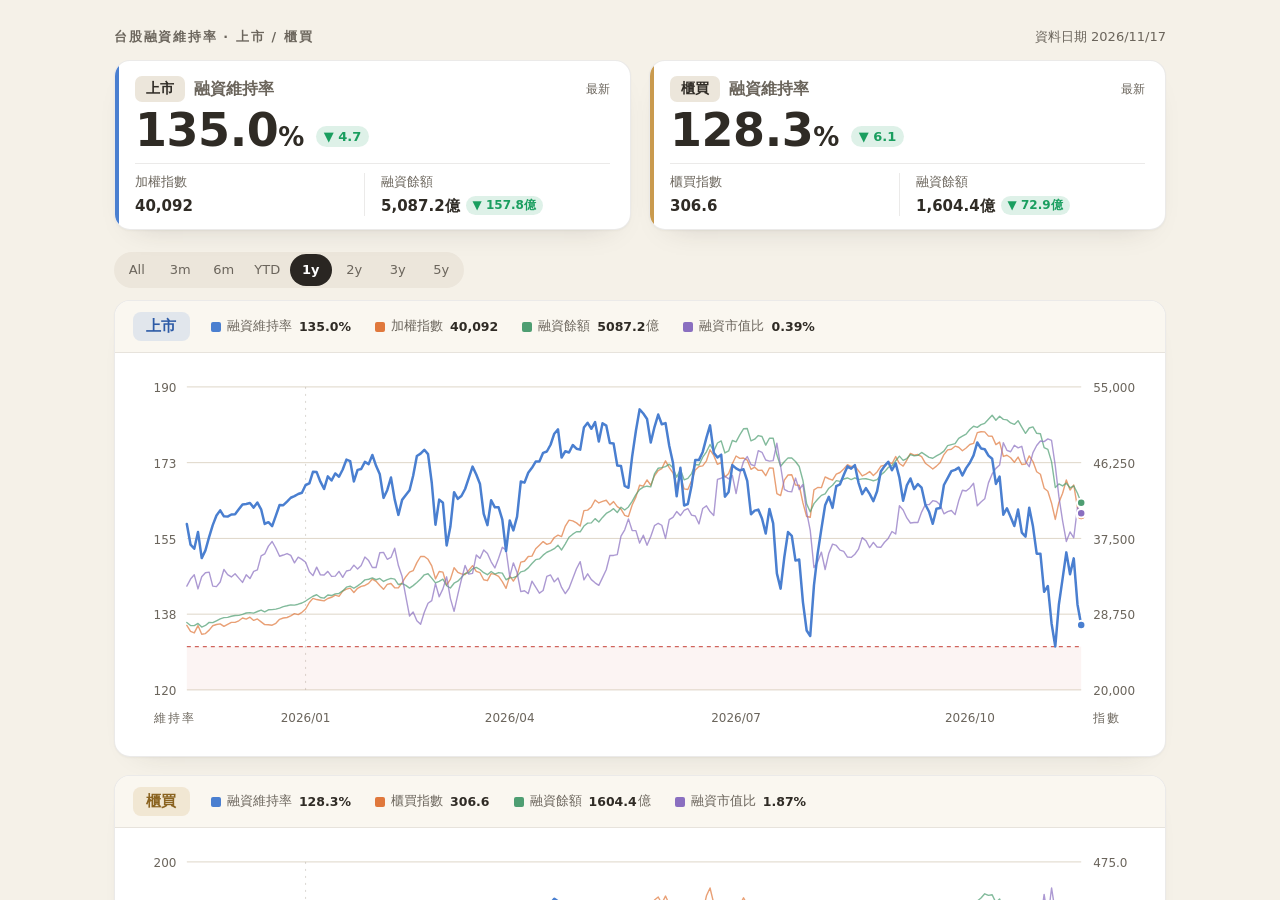
==== commit 4f83d784: "Update margin data through 2026-11-17 (verified automatic publication)" ====
--- a/docs/index.html
+++ b/docs/index.html
@@ -227,7 +227,7 @@
 &lt;div id=&quot;margin-maintenance-history&quot;&gt;
   &lt;header class=&quot;mmc-page-head&quot;&gt;
     &lt;div class=&quot;mmc-kicker&quot;&gt;台股融資維持率 · 上市 / 櫃買&lt;/div&gt;
-    &lt;div class=&quot;mmc-updated&quot;&gt;資料日期 2026/11/16&lt;/div&gt;
+    &lt;div class=&quot;mmc-updated&quot;&gt;資料日期 2026/11/17&lt;/div&gt;
   &lt;/header&gt;
 
   &lt;div class=&quot;mmc-stat-row&quot; aria-label=&quot;最新數值&quot;&gt;
@@ -238,17 +238,17 @@
         &lt;span class=&quot;mmc-latest-label&quot;&gt;最新&lt;/span&gt;
       &lt;/div&gt;
       &lt;div class=&quot;mmc-stat-value-row&quot;&gt;
-        &lt;div class=&quot;mmc-stat-value&quot;&gt;&lt;span data-role=&quot;stat-maint-value&quot;&gt;139.7&lt;/span&gt;&lt;span class=&quot;mmc-stat-percent&quot;&gt;%&lt;/span&gt;&lt;/div&gt;
-        &lt;span class=&quot;mmc-delta&quot; data-tone=&quot;down&quot; data-role=&quot;maint-delta&quot;&gt;▼ 10.6&lt;/span&gt;
+        &lt;div class=&quot;mmc-stat-value&quot;&gt;&lt;span data-role=&quot;stat-maint-value&quot;&gt;135.0&lt;/span&gt;&lt;span class=&quot;mmc-stat-percent&quot;&gt;%&lt;/span&gt;&lt;/div&gt;
+        &lt;span class=&quot;mmc-delta&quot; data-tone=&quot;down&quot; data-role=&quot;maint-delta&quot;&gt;▼ 4.7&lt;/span&gt;
       &lt;/div&gt;
       &lt;div class=&quot;mmc-stat-metrics&quot;&gt;
         &lt;div class=&quot;mmc-stat-metric&quot;&gt;
           &lt;span class=&quot;mmc-metric-label&quot;&gt;加權指數&lt;/span&gt;
-          &lt;span class=&quot;mmc-stat-index&quot;&gt;41,040&lt;/span&gt;
+          &lt;span class=&quot;mmc-stat-index&quot;&gt;40,092&lt;/span&gt;
         &lt;/div&gt;
         &lt;div class=&quot;mmc-stat-metric&quot;&gt;
           &lt;span class=&quot;mmc-metric-label&quot;&gt;融資餘額&lt;/span&gt;
-          &lt;span class=&quot;mmc-stat-balance&quot;&gt;&lt;span class=&quot;mmc-balance-total&quot;&gt;&lt;strong data-role=&quot;stat-balance-value&quot;&gt;5,245.0&lt;/strong&gt;億&lt;/span&gt;&lt;span class=&quot;mmc-mini-delta&quot; data-tone=&quot;down&quot; data-role=&quot;balance-delta&quot;&gt;▼ 121.0億&lt;/span&gt;&lt;/span&gt;
+          &lt;span class=&quot;mmc-stat-balance&quot;&gt;&lt;span class=&quot;mmc-balance-total&quot;&gt;&lt;strong data-role=&quot;stat-balance-value&quot;&gt;5,087.2&lt;/strong&gt;億&lt;/span&gt;&lt;span class=&quot;mmc-mini-delta&quot; data-tone=&quot;down&quot; data-role=&quot;balance-delta&quot;&gt;▼ 157.8億&lt;/span&gt;&lt;/span&gt;
         &lt;/div&gt;
       &lt;/div&gt;
     &lt;/article&gt;
@@ -259,17 +259,17 @@
         &lt;span class=&quot;mmc-latest-label&quot;&gt;最新&lt;/span&gt;
       &lt;/div&gt;
       &lt;div class=&quot;mmc-stat-value-row&quot;&gt;
-        &lt;div class=&quot;mmc-stat-value&quot;&gt;&lt;span data-role=&quot;stat-maint-value&quot;&gt;134.4&lt;/span&gt;&lt;span class=&quot;mmc-stat-percent&quot;&gt;%&lt;/span&gt;&lt;/div&gt;
-        &lt;span class=&quot;mmc-delta&quot; data-tone=&quot;down&quot; data-role=&quot;maint-delta&quot;&gt;▼ 10.9&lt;/span&gt;
+        &lt;div class=&quot;mmc-stat-value&quot;&gt;&lt;span data-role=&quot;stat-maint-value&quot;&gt;128.3&lt;/span&gt;&lt;span class=&quot;mmc-stat-percent&quot;&gt;%&lt;/span&gt;&lt;/div&gt;
+        &lt;span class=&quot;mmc-delta&quot; data-tone=&quot;down&quot; data-role=&quot;maint-delta&quot;&gt;▼ 6.1&lt;/span&gt;
       &lt;/div&gt;
       &lt;div class=&quot;mmc-stat-metrics&quot;&gt;
         &lt;div class=&quot;mmc-stat-metric&quot;&gt;
           &lt;span class=&quot;mmc-metric-label&quot;&gt;櫃買指數&lt;/span&gt;
-          &lt;span class=&quot;mmc-stat-index&quot;&gt;319.1&lt;/span&gt;
+          &lt;span class=&quot;mmc-stat-index&quot;&gt;306.6&lt;/span&gt;
         &lt;/div&gt;
         &lt;div class=&quot;mmc-stat-metric&quot;&gt;
           &lt;span class=&quot;mmc-metric-label&quot;&gt;融資餘額&lt;/span&gt;
-          &lt;span class=&quot;mmc-stat-balance&quot;&gt;&lt;span class=&quot;mmc-balance-total&quot;&gt;&lt;strong data-role=&quot;stat-balance-value&quot;&gt;1,677.3&lt;/strong&gt;億&lt;/span&gt;&lt;span class=&quot;mmc-mini-delta&quot; data-tone=&quot;down&quot; data-role=&quot;balance-delta&quot;&gt;▼ 42.9億&lt;/span&gt;&lt;/span&gt;
+          &lt;span class=&quot;mmc-stat-balance&quot;&gt;&lt;span class=&quot;mmc-balance-total&quot;&gt;&lt;strong data-role=&quot;stat-balance-value&quot;&gt;1,604.4&lt;/strong&gt;億&lt;/span&gt;&lt;span class=&quot;mmc-mini-delta&quot; data-tone=&quot;down&quot; data-role=&quot;balance-delta&quot;&gt;▼ 72.9億&lt;/span&gt;&lt;/span&gt;
         &lt;/div&gt;
       &lt;/div&gt;
     &lt;/article&gt;
@@ -292,10 +292,10 @@
     &lt;div class=&quot;mmc-market-meta&quot;&gt;
       &lt;h2 id=&quot;mmc-twse-heading&quot;&gt;上市&lt;/h2&gt;
       &lt;div class=&quot;mmc-summary&quot; aria-label=&quot;上市圖例與目前數值&quot;&gt;
-        &lt;span data-role=&quot;date&quot; class=&quot;mmc-date mmc-visually-hidden&quot;&gt;2026/11/16&lt;/span&gt;
-        &lt;button type=&quot;button&quot; class=&quot;mmc-legend-item&quot; data-series=&quot;maint&quot; aria-pressed=&quot;true&quot; aria-label=&quot;切換上市融資維持率&quot;&gt;&lt;i class=&quot;mmc-swatch mmc-maint&quot;&gt;&lt;/i&gt;&lt;span class=&quot;mmc-legend-long&quot;&gt;融資維持率&lt;/span&gt;&lt;span class=&quot;mmc-legend-short&quot;&gt;維持率&lt;/span&gt;&lt;strong data-role=&quot;maint-value&quot;&gt;139.7%&lt;/strong&gt;&lt;/button&gt;
-        &lt;button type=&quot;button&quot; class=&quot;mmc-legend-item&quot; data-series=&quot;index&quot; aria-pressed=&quot;true&quot; aria-label=&quot;切換加權指數&quot;&gt;&lt;i class=&quot;mmc-swatch mmc-index&quot;&gt;&lt;/i&gt;&lt;span class=&quot;mmc-legend-long&quot;&gt;加權指數&lt;/span&gt;&lt;span class=&quot;mmc-legend-short&quot;&gt;指數&lt;/span&gt;&lt;strong data-role=&quot;index-value&quot;&gt;41,040&lt;/strong&gt;&lt;/button&gt;
-        &lt;button type=&quot;button&quot; class=&quot;mmc-legend-item&quot; data-series=&quot;balance&quot; aria-pressed=&quot;true&quot; aria-label=&quot;切換上市融資餘額&quot;&gt;&lt;i class=&quot;mmc-swatch mmc-balance&quot;&gt;&lt;/i&gt;&lt;span class=&quot;mmc-legend-long&quot;&gt;融資餘額&lt;/span&gt;&lt;span class=&quot;mmc-legend-short&quot;&gt;餘額&lt;/span&gt;&lt;span class=&quot;mmc-balance-reading&quot;&gt;&lt;strong data-role=&quot;balance-value&quot;&gt;5245.0&lt;/strong&gt;億&lt;/span&gt;&lt;/button&gt;
+        &lt;span data-role=&quot;date&quot; class=&quot;mmc-date mmc-visually-hidden&quot;&gt;2026/11/17&lt;/span&gt;
+        &lt;button type=&quot;button&quot; class=&quot;mmc-legend-item&quot; data-series=&quot;maint&quot; aria-pressed=&quot;true&quot; aria-label=&quot;切換上市融資維持率&quot;&gt;&lt;i class=&quot;mmc-swatch mmc-maint&quot;&gt;&lt;/i&gt;&lt;span class=&quot;mmc-legend-long&quot;&gt;融資維持率&lt;/span&gt;&lt;span class=&quot;mmc-legend-short&quot;&gt;維持率&lt;/span&gt;&lt;strong data-role=&quot;maint-value&quot;&gt;135.0%&lt;/strong&gt;&lt;/button&gt;
+        &lt;button type=&quot;button&quot; class=&quot;mmc-legend-item&quot; data-series=&quot;index&quot; aria-pressed=&quot;true&quot; aria-label=&quot;切換加權指數&quot;&gt;&lt;i class=&quot;mmc-swatch mmc-index&quot;&gt;&lt;/i&gt;&lt;span class=&quot;mmc-legend-long&quot;&gt;加權指數&lt;/span&gt;&lt;span class=&quot;mmc-legend-short&quot;&gt;指數&lt;/span&gt;&lt;strong data-role=&quot;index-value&quot;&gt;40,092&lt;/strong&gt;&lt;/button&gt;
+        &lt;button type=&quot;button&quot; class=&quot;mmc-legend-item&quot; data-series=&quot;balance&quot; aria-pressed=&quot;true&quot; aria-label=&quot;切換上市融資餘額&quot;&gt;&lt;i class=&quot;mmc-swatch mmc-balance&quot;&gt;&lt;/i&gt;&lt;span class=&quot;mmc-legend-long&quot;&gt;融資餘額&lt;/span&gt;&lt;span class=&quot;mmc-legend-short&quot;&gt;餘額&lt;/span&gt;&lt;span class=&quot;mmc-balance-reading&quot;&gt;&lt;strong data-role=&quot;balance-value&quot;&gt;5087.2&lt;/strong&gt;億&lt;/span&gt;&lt;/button&gt;
         &lt;button type=&quot;button&quot; class=&quot;mmc-legend-item&quot; data-series=&quot;ratio&quot; aria-pressed=&quot;true&quot; aria-label=&quot;切換上市融資市值比&quot;&gt;&lt;i class=&quot;mmc-swatch mmc-ratio&quot;&gt;&lt;/i&gt;&lt;span class=&quot;mmc-legend-long&quot;&gt;融資市值比&lt;/span&gt;&lt;span class=&quot;mmc-legend-short&quot;&gt;市值比&lt;/span&gt;&lt;strong data-role=&quot;ratio-value&quot;&gt;0.39%&lt;/strong&gt;&lt;/button&gt;
       &lt;/div&gt;
     &lt;/div&gt;
@@ -325,11 +325,11 @@
     &lt;div class=&quot;mmc-market-meta&quot;&gt;
       &lt;h2 id=&quot;mmc-tpex-heading&quot;&gt;櫃買&lt;/h2&gt;
       &lt;div class=&quot;mmc-summary&quot; aria-label=&quot;櫃買圖例與目前數值&quot;&gt;
-        &lt;span data-role=&quot;date&quot; class=&quot;mmc-date mmc-visually-hidden&quot;&gt;2026/11/16&lt;/span&gt;
-        &lt;button type=&quot;button&quot; class=&quot;mmc-legend-item&quot; data-series=&quot;maint&quot; aria-pressed=&quot;true&quot; aria-label=&quot;切換櫃買融資維持率&quot;&gt;&lt;i class=&quot;mmc-swatch mmc-maint&quot;&gt;&lt;/i&gt;&lt;span class=&quot;mmc-legend-long&quot;&gt;融資維持率&lt;/span&gt;&lt;span class=&quot;mmc-legend-short&quot;&gt;維持率&lt;/span&gt;&lt;strong data-role=&quot;maint-value&quot;&gt;134.4%&lt;/strong&gt;&lt;/button&gt;
-        &lt;button type=&quot;button&quot; class=&quot;mmc-legend-item&quot; data-series=&quot;index&quot; aria-pressed=&quot;true&quot; aria-label=&quot;切換櫃買指數&quot;&gt;&lt;i class=&quot;mmc-swatch mmc-index&quot;&gt;&lt;/i&gt;&lt;span class=&quot;mmc-legend-long&quot;&gt;櫃買指數&lt;/span&gt;&lt;span class=&quot;mmc-legend-short&quot;&gt;指數&lt;/span&gt;&lt;strong data-role=&quot;index-value&quot;&gt;319.1&lt;/strong&gt;&lt;/button&gt;
-        &lt;button type=&quot;button&quot; class=&quot;mmc-legend-item&quot; data-series=&quot;balance&quot; aria-pressed=&quot;true&quot; aria-label=&quot;切換櫃買融資餘額&quot;&gt;&lt;i class=&quot;mmc-swatch mmc-balance&quot;&gt;&lt;/i&gt;&lt;span class=&quot;mmc-legend-long&quot;&gt;融資餘額&lt;/span&gt;&lt;span class=&quot;mmc-legend-short&quot;&gt;餘額&lt;/span&gt;&lt;span class=&quot;mmc-balance-reading&quot;&gt;&lt;strong data-role=&quot;balance-value&quot;&gt;1677.3&lt;/strong&gt;億&lt;/span&gt;&lt;/button&gt;
-        &lt;button type=&quot;button&quot; class=&quot;mmc-legend-item&quot; data-series=&quot;ratio&quot; aria-pressed=&quot;true&quot; aria-label=&quot;切換櫃買融資市值比&quot;&gt;&lt;i class=&quot;mmc-swatch mmc-ratio&quot;&gt;&lt;/i&gt;&lt;span class=&quot;mmc-legend-long&quot;&gt;融資市值比&lt;/span&gt;&lt;span class=&quot;mmc-legend-short&quot;&gt;市值比&lt;/span&gt;&lt;strong data-role=&quot;ratio-value&quot;&gt;1.88%&lt;/strong&gt;&lt;/button&gt;
+        &lt;span data-role=&quot;date&quot; class=&quot;mmc-date mmc-visually-hidden&quot;&gt;2026/11/17&lt;/span&gt;
+        &lt;button type=&quot;button&quot; class=&quot;mmc-legend-item&quot; data-series=&quot;maint&quot; aria-pressed=&quot;true&quot; aria-label=&quot;切換櫃買融資維持率&quot;&gt;&lt;i class=&quot;mmc-swatch mmc-maint&quot;&gt;&lt;/i&gt;&lt;span class=&quot;mmc-legend-long&quot;&gt;融資維持率&lt;/span&gt;&lt;span class=&quot;mmc-legend-short&quot;&gt;維持率&lt;/span&gt;&lt;strong data-role=&quot;maint-value&quot;&gt;128.3%&lt;/strong&gt;&lt;/button&gt;
+        &lt;button type=&quot;button&quot; class=&quot;mmc-legend-item&quot; data-series=&quot;index&quot; aria-pressed=&quot;true&quot; aria-label=&quot;切換櫃買指數&quot;&gt;&lt;i class=&quot;mmc-swatch mmc-index&quot;&gt;&lt;/i&gt;&lt;span class=&quot;mmc-legend-long&quot;&gt;櫃買指數&lt;/span&gt;&lt;span class=&quot;mmc-legend-short&quot;&gt;指數&lt;/span&gt;&lt;strong data-role=&quot;index-value&quot;&gt;306.6&lt;/strong&gt;&lt;/button&gt;
+        &lt;button type=&quot;button&quot; class=&quot;mmc-legend-item&quot; data-series=&quot;balance&quot; aria-pressed=&quot;true&quot; aria-label=&quot;切換櫃買融資餘額&quot;&gt;&lt;i class=&quot;mmc-swatch mmc-balance&quot;&gt;&lt;/i&gt;&lt;span class=&quot;mmc-legend-long&quot;&gt;融資餘額&lt;/span&gt;&lt;span class=&quot;mmc-legend-short&quot;&gt;餘額&lt;/span&gt;&lt;span class=&quot;mmc-balance-reading&quot;&gt;&lt;strong data-role=&quot;balance-value&quot;&gt;1604.4&lt;/strong&gt;億&lt;/span&gt;&lt;/button&gt;
+        &lt;button type=&quot;button&quot; class=&quot;mmc-legend-item&quot; data-series=&quot;ratio&quot; aria-pressed=&quot;true&quot; aria-label=&quot;切換櫃買融資市值比&quot;&gt;&lt;i class=&quot;mmc-swatch mmc-ratio&quot;&gt;&lt;/i&gt;&lt;span class=&quot;mmc-legend-long&quot;&gt;融資市值比&lt;/span&gt;&lt;span class=&quot;mmc-legend-short&quot;&gt;市值比&lt;/span&gt;&lt;strong data-role=&quot;ratio-value&quot;&gt;1.87%&lt;/strong&gt;&lt;/button&gt;
       &lt;/div&gt;
     &lt;/div&gt;
     &lt;div class=&quot;mmc-plot&quot; data-role=&quot;plot&quot;&gt;
@@ -359,7 +359,7 @@
 &lt;script&gt;
 (() =&gt; {
   const root = document.getElementById(&#x27;margin-maintenance-history&#x27;);
-  const data = [{&quot;d&quot;:&quot;2017-07-03&quot;,&quot;tw&quot;:167.18,&quot;ti&quot;:10412.79,&quot;tb&quot;:1463.0,&quot;tr&quot;:0.4745,&quot;ot&quot;:160.75,&quot;oi&quot;:135.49,&quot;ob&quot;:646.83,&quot;or&quot;:2.1483},{&quot;d&quot;:&quot;2017-07-04&quot;,&quot;tw&quot;:166.08,&quot;ti&quot;:10347.78,&quot;tb&quot;:1465.3,&quot;tr&quot;:0.478,&quot;ot&quot;:160.04,&quot;oi&quot;:135.13,&quot;ob&quot;:645.69,&quot;or&quot;:2.1501},{&quot;d&quot;:&quot;2017-07-05&quot;,&quot;tw&quot;:166.37,&quot;ti&quot;:10404.79,&quot;tb&quot;:1468.65,&quot;tr&quot;:0.4764,&quot;ot&quot;:160.51,&quot;oi&quot;:135.15,&quot;ob&quot;:646.42,&quot;or&quot;:2.1523},{&quot;d&quot;:&quot;2017-07-06&quot;,&quot;tw&quot;:166.77,&quot;ti&quot;:10368.2,&quot;tb&quot;:1463.96,&quot;tr&quot;:0.4765,&quot;ot&quot;:160.9,&quot;oi&quot;:135.13,&quot;ob&quot;:646.32,&quot;or&quot;:2.1524},{&quot;d&quot;:&quot;2017-07-07&quot;,&quot;tw&quot;:165.44,&quot;ti&quot;:10297.25,&quot;tb&quot;:1463.01,&quot;tr&quot;:0.4796,&quot;ot&quot;:159.64,&quot;oi&quot;:134.17,&quot;ob&quot;:645.21,&quot;or&quot;:2.1641},{&quot;d&quot;:&quot;2017-07-10&quot;,&quot;tw&quot;:164.66,&quot;ti&quot;:10289.91,&quot;tb&quot;:1456.92,&quot;tr&quot;:0.4779,&quot;ot&quot;:159.26,&quot;oi&quot;:133.86,&quot;ob&quot;:640.96,&quot;or&quot;:2.1547},{&quot;d&quot;:&quot;2017-07-11&quot;,&quot;tw&quot;:165.26,&quot;ti&quot;:10415.57,&quot;tb&quot;:1448.1,&quot;tr&quot;:0.469,&quot;ot&quot;:159.4,&quot;oi&quot;:133.99,&quot;ob&quot;:639.52,&quot;or&quot;:2.1477},{&quot;d&quot;:&quot;2017-07-12&quot;,&quot;tw&quot;:166.34,&quot;ti&quot;:10420.68,&quot;tb&quot;:1446.65,&quot;tr&quot;:0.4684,&quot;ot&quot;:160.87,&quot;oi&quot;:135.03,&quot;ob&quot;:637.15,&quot;or&quot;:2.1233},{&quot;d&quot;:&quot;2017-07-13&quot;,&quot;tw&quot;:166.35,&quot;ti&quot;:10460.15,&quot;tb&quot;:1453.18,&quot;tr&quot;:0.4691,&quot;ot&quot;:161.68,&quot;oi&quot;:135.55,&quot;ob&quot;:637.57,&quot;or&quot;:2.1166},{&quot;d&quot;:&quot;2017-07-14&quot;,&quot;tw&quot;:166.55,&quot;ti&quot;:10443.91,&quot;tb&quot;:1454.82,&quot;tr&quot;:0.4701,&quot;ot&quot;:162.82,&quot;oi&quot;:136.64,&quot;ob&quot;:638.47,&quot;or&quot;:2.1025},{&quot;d&quot;:&quot;2017-07-17&quot;,&quot;tw&quot;:166.68,&quot;ti&quot;:10457.54,&quot;tb&quot;:1450.12,&quot;tr&quot;:0.468,&quot;ot&quot;:162.97,&quot;oi&quot;:136.9,&quot;ob&quot;:640.85,&quot;or&quot;:2.1065},{&quot;d&quot;:&quot;2017-07-18&quot;,&quot;tw&quot;:167.34,&quot;ti&quot;:10481.26,&quot;tb&quot;:1457.42,&quot;tr&quot;:0.4691,&quot;ot&quot;:163.73,&quot;oi&quot;:137.99,&quot;ob&quot;:641.48,&quot;or&quot;:2.0916},{&quot;d&quot;:&quot;2017-07-19&quot;,&quot;tw&quot;:167.24,&quot;ti&quot;:10506.1,&quot;tb&quot;:1450.86,&quot;tr&quot;:0.4661,&quot;ot&quot;:163.97,&quot;oi&quot;:137.89,&quot;ob&quot;:644.53,&quot;or&quot;:2.103},{&quot;d&quot;:&quot;2017-07-20&quot;,&quot;tw&quot;:166.64,&quot;ti&quot;:10499.36,&quot;tb&quot;:1452.62,&quot;tr&quot;:0.4669,&quot;ot&quot;:164.23,&quot;oi&quot;:138.16,&quot;ob&quot;:648.02,&quot;or&quot;:2.11},{&quot;d&quot;:&quot;2017-07-21&quot;,&quot;tw&quot;:166.14,&quot;ti&quot;:10436.7,&quot;tb&quot;:1458.28,&quot;tr&quot;:0.4716,&quot;ot&quot;:163.98,&quot;oi&quot;:138.61,&quot;ob&quot;:649.04,&quot;or&quot;:2.1064},{&quot;d&quot;:&quot;2017-07-24&quot;,&quot;tw&quot;:166.3,&quot;ti&quot;:10461.28,&quot;tb&quot;:1461.91,&quot;tr&quot;:0.4717,&quot;ot&quot;:163.52,&quot;oi&quot;:138.55,&quot;ob&quot;:649.13,&quot;or&quot;:2.1072},{&quot;d&quot;:&quot;2017-07-25&quot;,&quot;tw&quot;:167.28,&quot;ti&quot;:10463.15,&quot;tb&quot;:1461.39,&quot;tr&quot;:0.4714,&quot;ot&quot;:164.72,&quot;oi&quot;:139.23,&quot;ob&quot;:651.41,&quot;or&quot;:2.1041},{&quot;d&quot;:&quot;2017-07-26&quot;,&quot;tw&quot;:166.62,&quot;ti&quot;:10419.11,&quot;tb&quot;:1463.5,&quot;tr&quot;:0.4739,&quot;ot&quot;:164.65,&quot;oi&quot;:139.95,&quot;ob&quot;:655.68,&quot;or&quot;:2.1069},{&quot;d&quot;:&quot;2017-07-27&quot;,&quot;tw&quot;:167.78,&quot;ti&quot;:10508.37,&quot;tb&quot;:1468.83,&quot;tr&quot;:0.4817,&quot;ot&quot;:165.06,&quot;oi&quot;:140.23,&quot;ob&quot;:661.22,&quot;or&quot;:2.1206},{&quot;d&quot;:&quot;2017-07-28&quot;,&quot;tw&quot;:166.12,&quot;ti&quot;:10423.05,&quot;tb&quot;:1467.79,&quot;tr&quot;:0.4753,&quot;ot&quot;:162.82,&quot;oi&quot;:138.9,&quot;ob&quot;:662.69,&quot;or&quot;:2.1457},{&quot;d&quot;:&quot;2017-07-31&quot;,&quot;tw&quot;:166.43,&quot;ti&quot;:10427.33,&quot;tb&quot;:1470.46,&quot;tr&quot;:0.4757,&quot;ot&quot;:163.19,&quot;oi&quot;:139.17,&quot;ob&quot;:665.34,&quot;or&quot;:2.15},{&quot;d&quot;:&quot;2017-08-01&quot;,&quot;tw&quot;:166.99,&quot;ti&quot;:10437.29,&quot;tb&quot;:1477.66,&quot;tr&quot;:0.4779,&quot;ot&quot;:163.77,&quot;oi&quot;:139.29,&quot;ob&quot;:669.71,&quot;or&quot;:2.1618},{&quot;d&quot;:&quot;2017-08-02&quot;,&quot;tw&quot;:167.42,&quot;ti&quot;:10519.27,&quot;tb&quot;:1478.31,&quot;tr&quot;:0.4742,&quot;ot&quot;:164.02,&quot;oi&quot;:139.71,&quot;ob&quot;:673.21,&quot;or&quot;:2.1666},{&quot;d&quot;:&quot;2017-08-03&quot;,&quot;tw&quot;:166.66,&quot;ti&quot;:10469.88,&quot;tb&quot;:1488.27,&quot;tr&quot;:0.4798,&quot;ot&quot;:163.26,&quot;oi&quot;:139.36,&quot;ob&quot;:673.03,&quot;or&quot;:2.1715},{&quot;d&quot;:&quot;2017-08-04&quot;,&quot;tw&quot;:167.7,&quot;ti&quot;:10506.56,&quot;tb&quot;:1496.8,&quot;tr&quot;:0.4808,&quot;ot&quot;:163.78,&quot;oi&quot;:139.46,&quot;ob&quot;:677.71,&quot;or&quot;:2.1849},{&quot;d&quot;:&quot;2017-08-07&quot;,&quot;tw&quot;:169.0,&quot;ti&quot;:10579.38,&quot;tb&quot;:1507.14,&quot;tr&quot;:0.4817,&quot;ot&quot;:165.46,&quot;oi&quot;:140.54,&quot;ob&quot;:682.52,&quot;or&quot;:2.1835},{&quot;d&quot;:&quot;2017-08-08&quot;,&quot;tw&quot;:166.82,&quot;ti&quot;:10568.97,&quot;tb&quot;:1507.03,&quot;tr&quot;:0.4822,&quot;ot&quot;:163.21,&quot;oi&quot;:139.76,&quot;ob&quot;:682.6,&quot;or&quot;:2.196},{&quot;d&quot;:&quot;2017-08-09&quot;,&quot;tw&quot;:165.39,&quot;ti&quot;:10470.38,&quot;tb&quot;:1503.61,&quot;tr&quot;:0.486,&quot;ot&quot;:160.87,&quot;oi&quot;:137.73,&quot;ob&quot;:684.08,&quot;or&quot;:2.2331},{&quot;d&quot;:&quot;2017-08-10&quot;,&quot;tw&quot;:161.29,&quot;ti&quot;:10329.74,&quot;tb&quot;:1479.03,&quot;tr&quot;:0.4845,&quot;ot&quot;:156.37,&quot;oi&quot;:134.72,&quot;ob&quot;:675.38,&quot;or&quot;:2.2539},{&quot;d&quot;:&quot;2017-08-11&quot;,&quot;tw&quot;:162.61,&quot;ti&quot;:10329.57,&quot;tb&quot;:1478.75,&quot;tr&quot;:0.4844,&quot;ot&quot;:156.94,&quot;oi&quot;:134.68,&quot;ob&quot;:672.8,&quot;or&quot;:2.246},{&quot;d&quot;:&quot;2017-08-14&quot;,&quot;tw&quot;:158.7,&quot;ti&quot;:10225.28,&quot;tb&quot;:1462.16,&quot;tr&quot;:0.4838,&quot;ot&quot;:151.94,&quot;oi&quot;:131.3,&quot;ob&quot;:661.46,&quot;or&quot;:2.2649},{&quot;d&quot;:&quot;2017-08-15&quot;,&quot;tw&quot;:160.99,&quot;ti&quot;:10311.16,&quot;tb&quot;:1458.75,&quot;tr&quot;:0.4799,&quot;ot&quot;:154.87,&quot;oi&quot;:133.07,&quot;ob&quot;:661.67,&quot;or&quot;:2.2354},{&quot;d&quot;:&quot;2017-08-16&quot;,&quot;tw&quot;:161.7,&quot;ti&quot;:10290.39,&quot;tb&quot;:1466.7,&quot;tr&quot;:0.4833,&quot;ot&quot;:156.16,&quot;oi&quot;:133.78,&quot;ob&quot;:661.28,&quot;or&quot;:2.2223},{&quot;d&quot;:&quot;2017-08-17&quot;,&quot;tw&quot;:164.01,&quot;ti&quot;:10369.37,&quot;tb&quot;:1473.52,&quot;tr&quot;:0.4821,&quot;ot&quot;:158.87,&quot;oi&quot;:135.47,&quot;ob&quot;:664.8,&quot;or&quot;:2.2078},{&quot;d&quot;:&quot;2017-08-18&quot;,&quot;tw&quot;:163.27,&quot;ti&quot;:10321.33,&quot;tb&quot;:1478.75,&quot;tr&quot;:0.4847,&quot;ot&quot;:158.82,&quot;oi&quot;:135.34,&quot;ob&quot;:668.01,&quot;or&quot;:2.2219},{&quot;d&quot;:&quot;2017-08-21&quot;,&quot;tw&quot;:163.73,&quot;ti&quot;:10326.39,&quot;tb&quot;:1484.43,&quot;tr&quot;:0.486,&quot;ot&quot;:159.93,&quot;oi&quot;:135.96,&quot;ob&quot;:671.2,&quot;or&quot;:2.2223},{&quot;d&quot;:&quot;2017-08-22&quot;,&quot;tw&quot;:165.2,&quot;ti&quot;:10392.07,&quot;tb&quot;:1492.2,&quot;tr&quot;:0.4856,&quot;ot&quot;:159.77,&quot;oi&quot;:136.44,&quot;ob&quot;:670.32,&quot;or&quot;:2.2158},{&quot;d&quot;:&quot;2017-08-23&quot;,&quot;tw&quot;:165.75,&quot;ti&quot;:10406.81,&quot;tb&quot;:1493.07,&quot;tr&quot;:0.4853,&quot;ot&quot;:160.45,&quot;oi&quot;:136.79,&quot;ob&quot;:672.01,&quot;or&quot;:2.2153},{&quot;d&quot;:&quot;2017-08-24&quot;,&quot;tw&quot;:166.85,&quot;ti&quot;:10488.96,&quot;tb&quot;:1494.74,&quot;tr&quot;:0.4824,&quot;ot&quot;:161.36,&quot;oi&quot;:137.63,&quot;ob&quot;:674.25,&quot;or&quot;:2.2106},{&quot;d&quot;:&quot;2017-08-25&quot;,&quot;tw&quot;:167.32,&quot;ti&quot;:10515.51,&quot;tb&quot;:1500.54,&quot;tr&quot;:0.4832,&quot;ot&quot;:161.53,&quot;oi&quot;:138.15,&quot;ob&quot;:678.17,&quot;or&quot;:2.2137},{&quot;d&quot;:&quot;2017-08-28&quot;,&quot;tw&quot;:168.06,&quot;ti&quot;:10525.98,&quot;tb&quot;:1510.34,&quot;tr&quot;:0.4847,&quot;ot&quot;:162.37,&quot;oi&quot;:138.61,&quot;ob&quot;:681.12,&quot;or&quot;:2.2159},{&quot;d&quot;:&quot;2017-08-29&quot;,&quot;tw&quot;:167.29,&quot;ti&quot;:10496.57,&quot;tb&quot;:1524.37,&quot;tr&quot;:0.4905,&quot;ot&quot;:161.61,&quot;oi&quot;:138.5,&quot;ob&quot;:684.2,&quot;or&quot;:2.2276},{&quot;d&quot;:&quot;2017-08-30&quot;,&quot;tw&quot;:167.89,&quot;ti&quot;:10569.4,&quot;tb&quot;:1538.27,&quot;tr&quot;:0.4915,&quot;ot&quot;:162.08,&quot;oi&quot;:138.94,&quot;ob&quot;:689.56,&quot;or&quot;:2.2361},{&quot;d&quot;:&quot;2017-08-31&quot;,&quot;tw&quot;:168.26,&quot;ti&quot;:10585.78,&quot;tb&quot;:1550.93,&quot;tr&quot;:0.495,&quot;ot&quot;:162.76,&quot;oi&quot;:139.93,&quot;ob&quot;:690.11,&quot;or&quot;:2.222},{&quot;d&quot;:&quot;2017-09-01&quot;,&quot;tw&quot;:169.31,&quot;ti&quot;:10594.82,&quot;tb&quot;:1561.07,&quot;tr&quot;:0.497,&quot;ot&quot;:163.97,&quot;oi&quot;:140.8,&quot;ob&quot;:693.59,&quot;or&quot;:2.2162},{&quot;d&quot;:&quot;2017-09-04&quot;,&quot;tw&quot;:168.16,&quot;ti&quot;:10569.87,&quot;tb&quot;:1562.31,&quot;tr&quot;:0.499,&quot;ot&quot;:163.64,&quot;oi&quot;:140.24,&quot;ob&quot;:695.31,&quot;or&quot;:2.2284},{&quot;d&quot;:&quot;2017-09-05&quot;,&quot;tw&quot;:169.72,&quot;ti&quot;:10617.84,&quot;tb&quot;:1574.7,&quot;tr&quot;:0.5002,&quot;ot&quot;:166.06,&quot;oi&quot;:141.98,&quot;ob&quot;:700.93,&quot;or&quot;:2.2189},{&quot;d&quot;:&quot;2017-09-06&quot;,&quot;tw&quot;:168.2,&quot;ti&quot;:10547.86,&quot;tb&quot;:1574.08,&quot;tr&quot;:0.5033,&quot;ot&quot;:165.04,&quot;oi&quot;:141.62,&quot;ob&quot;:701.37,&quot;or&quot;:2.2252},{&quot;d&quot;:&quot;2017-09-07&quot;,&quot;tw&quot;:166.24,&quot;ti&quot;:10538.51,&quot;tb&quot;:1575.61,&quot;tr&quot;:0.5053,&quot;ot&quot;:162.5,&quot;oi&quot;:140.55,&quot;ob&quot;:695.34,&quot;or&quot;:2.2273},{&quot;d&quot;:&quot;2017-09-08&quot;,&quot;tw&quot;:168.41,&quot;ti&quot;:10609.95,&quot;tb&quot;:1598.71,&quot;tr&quot;:0.5078,&quot;ot&quot;:164.53,&quot;oi&quot;:141.9,&quot;ob&quot;:689.72,&quot;or&quot;:2.1944},{&quot;d&quot;:&quot;2017-09-11&quot;,&quot;tw&quot;:166.98,&quot;ti&quot;:10572.16,&quot;tb&quot;:1610.79,&quot;tr&quot;:0.5134,&quot;ot&quot;:163.88,&quot;oi&quot;:141.46,&quot;ob&quot;:690.69,&quot;or&quot;:2.2045},{&quot;d&quot;:&quot;2017-09-12&quot;,&quot;tw&quot;:166.61,&quot;ti&quot;:10610.35,&quot;tb&quot;:1621.48,&quot;tr&quot;:0.5152,&quot;ot&quot;:163.62,&quot;oi&quot;:141.81,&quot;ob&quot;:688.93,&quot;or&quot;:2.1935},{&quot;d&quot;:&quot;2017-09-13&quot;,&quot;tw&quot;:165.13,&quot;ti&quot;:10532.88,&quot;tb&quot;:1625.86,&quot;tr&quot;:0.5201,&quot;ot&quot;:162.48,&quot;oi&quot;:141.25,&quot;ob&quot;:688.14,&quot;or&quot;:2.1996},{&quot;d&quot;:&quot;2017-09-14&quot;,&quot;tw&quot;:165.95,&quot;ti&quot;:10553.57,&quot;tb&quot;:1633.44,&quot;tr&quot;:0.5221,&quot;ot&quot;:164.2,&quot;oi&quot;:142.75,&quot;ob&quot;:688.48,&quot;or&quot;:2.2052},{&quot;d&quot;:&quot;2017-09-15&quot;,&quot;tw&quot;:166.09,&quot;ti&quot;:10580.41,&quot;tb&quot;:1635.99,&quot;tr&quot;:0.5213,&quot;ot&quot;:163.36,&quot;oi&quot;:142.67,&quot;ob&quot;:687.35,&quot;or&quot;:2.2027},{&quot;d&quot;:&quot;2017-09-18&quot;,&quot;tw&quot;:166.8,&quot;ti&quot;:10631.57,&quot;tb&quot;:1646.22,&quot;tr&quot;:0.5224,&quot;ot&quot;:164.1,&quot;oi&quot;:143.42,&quot;ob&quot;:693.02,&quot;or&quot;:2.2086},{&quot;d&quot;:&quot;2017-09-19&quot;,&quot;tw&quot;:164.71,&quot;ti&quot;:10576.14,&quot;tb&quot;:1646.4,&quot;tr&quot;:0.5246,&quot;ot&quot;:163.15,&quot;oi&quot;:142.47,&quot;ob&quot;:691.65,&quot;or&quot;:2.214},{&quot;d&quot;:&quot;2017-09-20&quot;,&quot;tw&quot;:163.5,&quot;ti&quot;:10519.17,&quot;tb&quot;:1649.34,&quot;tr&quot;:0.5281,&quot;ot&quot;:162.58,&quot;oi&quot;:142.07,&quot;ob&quot;:689.32,&quot;or&quot;:2.2131},{&quot;d&quot;:&quot;2017-09-21&quot;,&quot;tw&quot;:165.61,&quot;ti&quot;:10578.44,&quot;tb&quot;:1659.5,&quot;tr&quot;:0.5292,&quot;ot&quot;:164.94,&quot;oi&quot;:143.75,&quot;ob&quot;:692.96,&quot;or&quot;:2.2003},{&quot;d&quot;:&quot;2017-09-22&quot;,&quot;tw&quot;:162.52,&quot;ti&quot;:10449.68,&quot;tb&quot;:1647.75,&quot;tr&quot;:0.5311,&quot;ot&quot;:162.37,&quot;oi&quot;:142.14,&quot;ob&quot;:690.97,&quot;or&quot;:2.2206},{&quot;d&quot;:&quot;2017-09-25&quot;,&quot;tw&quot;:159.52,&quot;ti&quot;:10335.89,&quot;tb&quot;:1638.37,&quot;tr&quot;:0.534,&quot;ot&quot;:158.54,&quot;oi&quot;:139.96,&quot;ob&quot;:682.57,&quot;or&quot;:2.2318},{&quot;d&quot;:&quot;2017-09-26&quot;,&quot;tw&quot;:157.61,&quot;ti&quot;:10257.02,&quot;tb&quot;:1622.69,&quot;tr&quot;:0.5328,&quot;ot&quot;:155.1,&quot;oi&quot;:137.37,&quot;ob&quot;:676.09,&quot;or&quot;:2.2508},{&quot;d&quot;:&quot;2017-09-27&quot;,&quot;tw&quot;:160.24,&quot;ti&quot;:10326.68,&quot;tb&quot;:1625.84,&quot;tr&quot;:0.5303,&quot;ot&quot;:158.36,&quot;oi&quot;:139.35,&quot;ob&quot;:675.41,&quot;or&quot;:2.2083},{&quot;d&quot;:&quot;2017-09-28&quot;,&quot;tw&quot;:160.61,&quot;ti&quot;:10296.45,&quot;tb&quot;:1634.51,&quot;tr&quot;:0.5345,&quot;ot&quot;:158.71,&quot;oi&quot;:139.47,&quot;ob&quot;:678.38,&quot;or&quot;:2.1905},{&quot;d&quot;:&quot;2017-09-29&quot;,&quot;tw&quot;:159.9,&quot;ti&quot;:10329.94,&quot;tb&quot;:1625.7,&quot;tr&quot;:0.5305,&quot;ot&quot;:157.5,&quot;oi&quot;:138.7,&quot;ob&quot;:675.7,&quot;or&quot;:2.2},{&quot;d&quot;:&quot;2017-09-30&quot;,&quot;tw&quot;:162.06,&quot;ti&quot;:10383.94,&quot;tb&quot;:1627.95,&quot;tr&quot;:0.5284,&quot;ot&quot;:160.36,&quot;oi&quot;:140.42,&quot;ob&quot;:677.71,&quot;or&quot;:2.1792},{&quot;d&quot;:&quot;2017-10-02&quot;,&quot;tw&quot;:164.15,&quot;ti&quot;:10465.16,&quot;tb&quot;:1634.35,&quot;tr&quot;:0.5259,&quot;ot&quot;:162.6,&quot;oi&quot;:142.06,&quot;ob&quot;:681.0,&quot;or&quot;:2.1612},{&quot;d&quot;:&quot;2017-10-03&quot;,&quot;tw&quot;:164.01,&quot;ti&quot;:10469.35,&quot;tb&quot;:1641.35,&quot;tr&quot;:0.528,&quot;ot&quot;:162.61,&quot;oi&quot;:142.24,&quot;ob&quot;:683.58,&quot;or&quot;:2.1665},{&quot;d&quot;:&quot;2017-10-05&quot;,&quot;tw&quot;:165.35,&quot;ti&quot;:10518.27,&quot;tb&quot;:1647.15,&quot;tr&quot;:0.5273,&quot;ot&quot;:164.16,&quot;oi&quot;:143.28,&quot;ob&quot;:686.0,&quot;or&quot;:2.1558},{&quot;d&quot;:&quot;2017-10-06&quot;,&quot;tw&quot;:165.06,&quot;ti&quot;:10532.81,&quot;tb&quot;:1650.51,&quot;tr&quot;:0.5269,&quot;ot&quot;:163.38,&quot;oi&quot;:142.97,&quot;ob&quot;:688.95,&quot;or&quot;:2.1658},{&quot;d&quot;:&quot;2017-10-11&quot;,&quot;tw&quot;:164.28,&quot;ti&quot;:10641.19,&quot;tb&quot;:1653.38,&quot;tr&quot;:0.5223,&quot;ot&quot;:161.69,&quot;oi&quot;:142.58,&quot;ob&quot;:684.3,&quot;or&quot;:2.1618},{&quot;d&quot;:&quot;2017-10-12&quot;,&quot;tw&quot;:165.45,&quot;ti&quot;:10711.44,&quot;tb&quot;:1657.34,&quot;tr&quot;:0.5203,&quot;ot&quot;:163.44,&quot;oi&quot;:144.09,&quot;ob&quot;:688.22,&quot;or&quot;:2.1457},{&quot;d&quot;:&quot;2017-10-13&quot;,&quot;tw&quot;:165.86,&quot;ti&quot;:10724.09,&quot;tb&quot;:1660.64,&quot;tr&quot;:0.5209,&quot;ot&quot;:163.66,&quot;oi&quot;:144.24,&quot;ob&quot;:689.16,&quot;or&quot;:2.1466},{&quot;d&quot;:&quot;2017-10-16&quot;,&quot;tw&quot;:166.8,&quot;ti&quot;:10774.21,&quot;tb&quot;:1667.68,&quot;tr&quot;:0.521,&quot;ot&quot;:164.08,&quot;oi&quot;:144.61,&quot;ob&quot;:692.05,&quot;or&quot;:2.1554},{&quot;d&quot;:&quot;2017-10-17&quot;,&quot;tw&quot;:164.52,&quot;ti&quot;:10723.15,&quot;tb&quot;:1663.88,&quot;tr&quot;:0.5216,&quot;ot&quot;:162.6,&quot;oi&quot;:143.73,&quot;ob&quot;:690.92,&quot;or&quot;:2.165},{&quot;d&quot;:&quot;2017-10-18&quot;,&quot;tw&quot;:163.9,&quot;ti&quot;:10720.28,&quot;tb&quot;:1658.02,&quot;tr&quot;:0.5201,&quot;ot&quot;:162.09,&quot;oi&quot;:143.27,&quot;ob&quot;:691.82,&quot;or&quot;:2.1754},{&quot;d&quot;:&quot;2017-10-19&quot;,&quot;tw&quot;:165.34,&quot;ti&quot;:10760.29,&quot;tb&quot;:1655.11,&quot;tr&quot;:0.5195,&quot;ot&quot;:163.94,&quot;oi&quot;:144.87,&quot;ob&quot;:695.31,&quot;or&quot;:2.1688},{&quot;d&quot;:&quot;2017-10-20&quot;,&quot;tw&quot;:164.77,&quot;ti&quot;:10728.88,&quot;tb&quot;:1656.31,&quot;tr&quot;:0.5196,&quot;ot&quot;:163.6,&quot;oi&quot;:144.77,&quot;ob&quot;:696.92,&quot;or&quot;:2.1747},{&quot;d&quot;:&quot;2017-10-23&quot;,&quot;tw&quot;:164.9,&quot;ti&quot;:10735.21,&quot;tb&quot;:1662.45,&quot;tr&quot;:0.5207,&quot;ot&quot;:163.88,&quot;oi&quot;:145.14,&quot;ob&quot;:699.56,&quot;or&quot;:2.1773},{&quot;d&quot;:&quot;2017-10-24&quot;,&quot;tw&quot;:165.76,&quot;ti&quot;:10743.78,&quot;tb&quot;:1665.57,&quot;tr&quot;:0.5214,&quot;ot&quot;:164.71,&quot;oi&quot;:146.03,&quot;ob&quot;:703.57,&quot;or&quot;:2.1775},{&quot;d&quot;:&quot;2017-10-25&quot;,&quot;tw&quot;:165.05,&quot;ti&quot;:10750.57,&quot;tb&quot;:1668.76,&quot;tr&quot;:0.522,&quot;ot&quot;:163.51,&quot;oi&quot;:145.53,&quot;ob&quot;:704.3,&quot;or&quot;:2.1872},{&quot;d&quot;:&quot;2017-10-26&quot;,&quot;tw&quot;:165.79,&quot;ti&quot;:10734.76,&quot;tb&quot;:1668.74,&quot;tr&quot;:0.5229,&quot;ot&quot;:163.74,&quot;oi&quot;:146.08,&quot;ob&quot;:704.84,&quot;or&quot;:2.1813},{&quot;d&quot;:&quot;2017-10-27&quot;,&quot;tw&quot;:162.37,&quot;ti&quot;:10709.11,&quot;tb&quot;:1649.19,&quot;tr&quot;:0.5175,&quot;ot&quot;:160.25,&quot;oi&quot;:143.64,&quot;ob&quot;:697.99,&quot;or&quot;:2.197},{&quot;d&quot;:&quot;2017-10-30&quot;,&quot;tw&quot;:162.89,&quot;ti&quot;:10756.87,&quot;tb&quot;:1646.67,&quot;tr&quot;:0.5142,&quot;ot&quot;:160.06,&quot;oi&quot;:143.82,&quot;ob&quot;:694.03,&quot;or&quot;:2.1796},{&quot;d&quot;:&quot;2017-10-31&quot;,&quot;tw&quot;:164.86,&quot;ti&quot;:10793.8,&quot;tb&quot;:1660.88,&quot;tr&quot;:0.5171,&quot;ot&quot;:162.09,&quot;oi&quot;:145.36,&quot;ob&quot;:696.57,&quot;or&quot;:2.1596},{&quot;d&quot;:&quot;2017-11-01&quot;,&quot;tw&quot;:165.2,&quot;ti&quot;:10806.36,&quot;tb&quot;:1667.64,&quot;tr&quot;:0.5186,&quot;ot&quot;:162.73,&quot;oi&quot;:146.17,&quot;ob&quot;:698.0,&quot;or&quot;:2.1498},{&quot;d&quot;:&quot;2017-11-02&quot;,&quot;tw&quot;:164.63,&quot;ti&quot;:10788.51,&quot;tb&quot;:1673.04,&quot;tr&quot;:0.5209,&quot;ot&quot;:162.15,&quot;oi&quot;:146.46,&quot;ob&quot;:704.65,&quot;or&quot;:2.1665},{&quot;d&quot;:&quot;2017-11-03&quot;,&quot;tw&quot;:164.64,&quot;ti&quot;:10800.77,&quot;tb&quot;:1675.61,&quot;tr&quot;:0.5211,&quot;ot&quot;:161.36,&quot;oi&quot;:146.11,&quot;ob&quot;:705.29,&quot;or&quot;:2.1729},{&quot;d&quot;:&quot;2017-11-06&quot;,&quot;tw&quot;:164.65,&quot;ti&quot;:10786.19,&quot;tb&quot;:1681.51,&quot;tr&quot;:0.5239,&quot;ot&quot;:161.9,&quot;oi&quot;:146.26,&quot;ob&quot;:707.92,&quot;or&quot;:2.1769},{&quot;d&quot;:&quot;2017-11-07&quot;,&quot;tw&quot;:164.52,&quot;ti&quot;:10840.34,&quot;tb&quot;:1679.23,&quot;tr&quot;:0.5203,&quot;ot&quot;:162.18,&quot;oi&quot;:146.63,&quot;ob&quot;:709.41,&quot;or&quot;:2.1775},{&quot;d&quot;:&quot;2017-11-08&quot;,&quot;tw&quot;:164.61,&quot;ti&quot;:10818.99,&quot;tb&quot;:1685.53,&quot;tr&quot;:0.5233,&quot;ot&quot;:162.99,&quot;oi&quot;:147.43,&quot;ob&quot;:713.88,&quot;or&quot;:2.1796},{&quot;d&quot;:&quot;2017-11-09&quot;,&quot;tw&quot;:161.49,&quot;ti&quot;:10743.27,&quot;tb&quot;:1678.28,&quot;tr&quot;:0.5247,&quot;ot&quot;:160.22,&quot;oi&quot;:145.89,&quot;ob&quot;:710.78,&quot;or&quot;:2.1931},{&quot;d&quot;:&quot;2017-11-10&quot;,&quot;tw&quot;:161.87,&quot;ti&quot;:10732.67,&quot;tb&quot;:1683.01,&quot;tr&quot;:0.527,&quot;ot&quot;:162.3,&quot;oi&quot;:147.39,&quot;ob&quot;:711.29,&quot;or&quot;:2.1723},{&quot;d&quot;:&quot;2017-11-13&quot;,&quot;tw&quot;:159.46,&quot;ti&quot;:10683.92,&quot;tb&quot;:1679.24,&quot;tr&quot;:0.528,&quot;ot&quot;:160.07,&quot;oi&quot;:146.66,&quot;ob&quot;:706.67,&quot;or&quot;:2.1687},{&quot;d&quot;:&quot;2017-11-14&quot;,&quot;tw&quot;:160.08,&quot;ti&quot;:10687.18,&quot;tb&quot;:1672.36,&quot;tr&quot;:0.5255,&quot;ot&quot;:159.36,&quot;oi&quot;:146.11,&quot;ob&quot;:703.62,&quot;or&quot;:2.1665},{&quot;d&quot;:&quot;2017-11-15&quot;,&quot;tw&quot;:160.13,&quot;ti&quot;:10630.65,&quot;tb&quot;:1677.63,&quot;tr&quot;:0.5299,&quot;ot&quot;:160.4,&quot;oi&quot;:146.65,&quot;ob&quot;:706.17,&quot;or&quot;:2.1643},{&quot;d&quot;:&quot;2017-11-16&quot;,&quot;tw&quot;:160.48,&quot;ti&quot;:10625.04,&quot;tb&quot;:1680.12,&quot;tr&quot;:0.5314,&quot;ot&quot;:160.56,&quot;oi&quot;:146.86,&quot;ob&quot;:707.49,&quot;or&quot;:2.1667},{&quot;d&quot;:&quot;2017-11-17&quot;,&quot;tw&quot;:162.2,&quot;ti&quot;:10701.64,&quot;tb&quot;:1676.66,&quot;tr&quot;:0.5265,&quot;ot&quot;:161.86,&quot;oi&quot;:147.98,&quot;ob&quot;:710.01,&quot;or&quot;:2.1583},{&quot;d&quot;:&quot;2017-11-20&quot;,&quot;tw&quot;:161.69,&quot;ti&quot;:10664.55,&quot;tb&quot;:1678.47,&quot;tr&quot;:0.529,&quot;ot&quot;:162.17,&quot;oi&quot;:148.02,&quot;ob&quot;:715.38,&quot;or&quot;:2.1741},{&quot;d&quot;:&quot;2017-11-21&quot;,&quot;tw&quot;:163.2,&quot;ti&quot;:10779.24,&quot;tb&quot;:1684.18,&quot;tr&quot;:0.5249,&quot;ot&quot;:164.14,&quot;oi&quot;:150.16,&quot;ob&quot;:718.95,&quot;or&quot;:2.1531},{&quot;d&quot;:&quot;2017-11-22&quot;,&quot;tw&quot;:163.84,&quot;ti&quot;:10822.59,&quot;tb&quot;:1692.59,&quot;tr&quot;:0.5252,&quot;ot&quot;:162.78,&quot;oi&quot;:149.82,&quot;ob&quot;:719.11,&quot;or&quot;:2.1586},{&quot;d&quot;:&quot;2017-11-23&quot;,&quot;tw&quot;:164.62,&quot;ti&quot;:10854.57,&quot;tb&quot;:1707.7,&quot;tr&quot;:0.5286,&quot;ot&quot;:164.14,&quot;oi&quot;:150.2,&quot;ob&quot;:725.93,&quot;or&quot;:2.1729},{&quot;d&quot;:&quot;2017-11-24&quot;,&quot;tw&quot;:164.76,&quot;ti&quot;:10854.09,&quot;tb&quot;:1723.47,&quot;tr&quot;:0.5329,&quot;ot&quot;:164.43,&quot;oi&quot;:150.19,&quot;ob&quot;:729.66,&quot;or&quot;:2.1842},{&quot;d&quot;:&quot;2017-11-27&quot;,&quot;tw&quot;:163.82,&quot;ti&quot;:10750.93,&quot;tb&quot;:1728.37,&quot;tr&quot;:0.5397,&quot;ot&quot;:163.99,&quot;oi&quot;:149.76,&quot;ob&quot;:732.43,&quot;or&quot;:2.1961},{&quot;d&quot;:&quot;2017-11-28&quot;,&quot;tw&quot;:163.48,&quot;ti&quot;:10707.07,&quot;tb&quot;:1733.92,&quot;tr&quot;:0.5435,&quot;ot&quot;:164.09,&quot;oi&quot;:150.18,&quot;ob&quot;:733.24,&quot;or&quot;:2.1929},{&quot;d&quot;:&quot;2017-11-29&quot;,&quot;tw&quot;:163.77,&quot;ti&quot;:10713.55,&quot;tb&quot;:1743.75,&quot;tr&quot;:0.5462,&quot;ot&quot;:164.69,&quot;oi&quot;:151.28,&quot;ob&quot;:735.81,&quot;or&quot;:2.1851},{&quot;d&quot;:&quot;2017-11-30&quot;,&quot;tw&quot;:162.43,&quot;ti&quot;:10560.44,&quot;tb&quot;:1745.71,&quot;tr&quot;:0.5547,&quot;ot&quot;:162.81,&quot;oi&quot;:150.29,&quot;ob&quot;:733.92,&quot;or&quot;:2.1939},{&quot;d&quot;:&quot;2017-12-01&quot;,&quot;tw&quot;:160.67,&quot;ti&quot;:10600.37,&quot;tb&quot;:1748.71,&quot;tr&quot;:0.5533,&quot;ot&quot;:160.47,&quot;oi&quot;:148.48,&quot;ob&quot;:730.92,&quot;or&quot;:2.21},{&quot;d&quot;:&quot;2017-12-04&quot;,&quot;tw&quot;:161.09,&quot;ti&quot;:10651.11,&quot;tb&quot;:1755.42,&quot;tr&quot;:0.553,&quot;ot&quot;:160.25,&quot;oi&quot;:148.56,&quot;ob&quot;:731.25,&quot;or&quot;:2.2098},{&quot;d&quot;:&quot;2017-12-05&quot;,&quot;tw&quot;:159.23,&quot;ti&quot;:10566.85,&quot;tb&quot;:1743.59,&quot;tr&quot;:0.5537,&quot;ot&quot;:156.89,&quot;oi&quot;:145.99,&quot;ob&quot;:726.47,&quot;or&quot;:2.2334},{&quot;d&quot;:&quot;2017-12-06&quot;,&quot;tw&quot;:156.13,&quot;ti&quot;:10393.92,&quot;tb&quot;:1734.52,&quot;tr&quot;:0.5604,&quot;ot&quot;:154.6,&quot;oi&quot;:143.38,&quot;ob&quot;:722.37,&quot;or&quot;:2.2611},{&quot;d&quot;:&quot;2017-12-07&quot;,&quot;tw&quot;:155.55,&quot;ti&quot;:10355.76,&quot;tb&quot;:1726.73,&quot;tr&quot;:0.5604,&quot;ot&quot;:152.74,&quot;oi&quot;:142.07,&quot;ob&quot;:717.12,&quot;or&quot;:2.2694},{&quot;d&quot;:&quot;2017-12-08&quot;,&quot;tw&quot;:157.18,&quot;ti&quot;:10398.62,&quot;tb&quot;:1716.23,&quot;tr&quot;:0.5538,&quot;ot&quot;:156.29,&quot;oi&quot;:144.41,&quot;ob&quot;:713.31,&quot;or&quot;:2.2209},{&quot;d&quot;:&quot;2017-12-11&quot;,&quot;tw&quot;:160.25,&quot;ti&quot;:10473.09,&quot;tb&quot;:1720.45,&quot;tr&quot;:0.5509,&quot;ot&quot;:158.92,&quot;oi&quot;:146.42,&quot;ob&quot;:714.55,&quot;or&quot;:2.1936},{&quot;d&quot;:&quot;2017-12-12&quot;,&quot;tw&quot;:159.13,&quot;ti&quot;:10443.28,&quot;tb&quot;:1720.94,&quot;tr&quot;:0.5533,&quot;ot&quot;:157.54,&quot;oi&quot;:146.15,&quot;ob&quot;:710.96,&quot;or&quot;:2.1865},{&quot;d&quot;:&quot;2017-12-13&quot;,&quot;tw&quot;:159.77,&quot;ti&quot;:10470.7,&quot;tb&quot;:1723.6,&quot;tr&quot;:0.5518,&quot;ot&quot;:158.84,&quot;oi&quot;:146.5,&quot;ob&quot;:713.73,&quot;or&quot;:2.1898},{&quot;d&quot;:&quot;2017-12-14&quot;,&quot;tw&quot;:160.11,&quot;ti&quot;:10538.01,&quot;tb&quot;:1725.59,&quot;tr&quot;:0.5491,&quot;ot&quot;:159.17,&quot;oi&quot;:146.26,&quot;ob&quot;:720.65,&quot;or&quot;:2.2148},{&quot;d&quot;:&quot;2017-12-15&quot;,&quot;tw&quot;:159.45,&quot;ti&quot;:10491.44,&quot;tb&quot;:1727.64,&quot;tr&quot;:0.5521,&quot;ot&quot;:159.11,&quot;oi&quot;:145.8,&quot;ob&quot;:722.61,&quot;or&quot;:2.2239},{&quot;d&quot;:&quot;2017-12-18&quot;,&quot;tw&quot;:159.6,&quot;ti&quot;:10506.52,&quot;tb&quot;:1728.72,&quot;tr&quot;:0.5515,&quot;ot&quot;:159.39,&quot;oi&quot;:146.05,&quot;ob&quot;:724.29,&quot;or&quot;:2.2254},{&quot;d&quot;:&quot;2017-12-19&quot;,&quot;tw&quot;:159.34,&quot;ti&quot;:10467.34,&quot;tb&quot;:1727.26,&quot;tr&quot;:0.5534,&quot;ot&quot;:158.48,&quot;oi&quot;:145.63,&quot;ob&quot;:723.44,&quot;or&quot;:2.2306},{&quot;d&quot;:&quot;2017-12-20&quot;,&quot;tw&quot;:160.82,&quot;ti&quot;:10504.52,&quot;tb&quot;:1729.01,&quot;tr&quot;:0.5519,&quot;ot&quot;:160.13,&quot;oi&quot;:146.94,&quot;ob&quot;:725.74,&quot;or&quot;:2.2177},{&quot;d&quot;:&quot;2017-12-21&quot;,&quot;tw&quot;:160.64,&quot;ti&quot;:10488.97,&quot;tb&quot;:1734.22,&quot;tr&quot;:0.5543,&quot;ot&quot;:160.14,&quot;oi&quot;:147.26,&quot;ob&quot;:727.33,&quot;or&quot;:2.2183},{&quot;d&quot;:&quot;2017-12-22&quot;,&quot;tw&quot;:160.66,&quot;ti&quot;:10537.27,&quot;tb&quot;:1738.0,&quot;tr&quot;:0.553,&quot;ot&quot;:160.63,&quot;oi&quot;:147.67,&quot;ob&quot;:730.21,&quot;or&quot;:2.2211},{&quot;d&quot;:&quot;2017-12-25&quot;,&quot;tw&quot;:160.2,&quot;ti&quot;:10522.49,&quot;tb&quot;:1739.24,&quot;tr&quot;:0.5538,&quot;ot&quot;:160.25,&quot;oi&quot;:147.7,&quot;ob&quot;:731.32,&quot;or&quot;:2.224},{&quot;d&quot;:&quot;2017-12-26&quot;,&quot;tw&quot;:157.56,&quot;ti&quot;:10421.91,&quot;tb&quot;:1729.5,&quot;tr&quot;:0.5561,&quot;ot&quot;:157.05,&quot;oi&quot;:145.19,&quot;ob&quot;:725.95,&quot;or&quot;:2.2459},{&quot;d&quot;:&quot;2017-12-27&quot;,&quot;tw&quot;:158.75,&quot;ti&quot;:10486.67,&quot;tb&quot;:1727.32,&quot;tr&quot;:0.5519,&quot;ot&quot;:158.37,&quot;oi&quot;:146.05,&quot;ob&quot;:726.12,&quot;or&quot;:2.2328},{&quot;d&quot;:&quot;2017-12-28&quot;,&quot;tw&quot;:160.81,&quot;ti&quot;:10567.64,&quot;tb&quot;:1729.33,&quot;tr&quot;:0.5482,&quot;ot&quot;:160.57,&quot;oi&quot;:148.0,&quot;ob&quot;:727.96,&quot;or&quot;:2.2046},{&quot;d&quot;:&quot;2017-12-29&quot;,&quot;tw&quot;:161.23,&quot;ti&quot;:10642.86,&quot;tb&quot;:1729.97,&quot;tr&quot;:0.5443,&quot;ot&quot;:161.04,&quot;oi&quot;:148.52,&quot;ob&quot;:728.62,&quot;or&quot;:2.1977},{&quot;d&quot;:&quot;2018-01-02&quot;,&quot;tw&quot;:162.76,&quot;ti&quot;:10710.73,&quot;tb&quot;:1732.32,&quot;tr&quot;:0.5416,&quot;ot&quot;:162.69,&quot;oi&quot;:149.18,&quot;ob&quot;:733.39,&quot;or&quot;:2.2006},{&quot;d&quot;:&quot;2018-01-03&quot;,&quot;tw&quot;:163.81,&quot;ti&quot;:10801.57,&quot;tb&quot;:1732.92,&quot;tr&quot;:0.5378,&quot;ot&quot;:164.65,&quot;oi&quot;:151.18,&quot;ob&quot;:733.85,&quot;or&quot;:2.1729},{&quot;d&quot;:&quot;2018-01-04&quot;,&quot;tw&quot;:165.2,&quot;ti&quot;:10848.63,&quot;tb&quot;:1744.77,&quot;tr&quot;:0.5391,&quot;ot&quot;:165.86,&quot;oi&quot;:152.27,&quot;ob&quot;:734.8,&quot;or&quot;:2.16},{&quot;d&quot;:&quot;2018-01-05&quot;,&quot;tw&quot;:165.43,&quot;ti&quot;:10879.8,&quot;tb&quot;:1749.69,&quot;tr&quot;:0.5387,&quot;ot&quot;:166.09,&quot;oi&quot;:152.47,&quot;ob&quot;:738.75,&quot;or&quot;:2.1687},{&quot;d&quot;:&quot;2018-01-08&quot;,&quot;tw&quot;:164.57,&quot;ti&quot;:10915.75,&quot;tb&quot;:1748.72,&quot;tr&quot;:0.5366,&quot;ot&quot;:164.31,&quot;oi&quot;:152.12,&quot;ob&quot;:738.72,&quot;or&quot;:2.1738},{&quot;d&quot;:&quot;2018-01-09&quot;,&quot;tw&quot;:163.67,&quot;ti&quot;:10914.89,&quot;tb&quot;:1748.61,&quot;tr&quot;:0.5367,&quot;ot&quot;:162.56,&quot;oi&quot;:151.16,&quot;ob&quot;:736.49,&quot;or&quot;:2.1806},{&quot;d&quot;:&quot;2018-01-10&quot;,&quot;tw&quot;:162.39,&quot;ti&quot;:10831.09,&quot;tb&quot;:1748.72,&quot;tr&quot;:0.5409,&quot;ot&quot;:161.09,&quot;oi&quot;:149.94,&quot;ob&quot;:736.25,&quot;or&quot;:2.1971},{&quot;d&quot;:&quot;2018-01-11&quot;,&quot;tw&quot;:162.49,&quot;ti&quot;:10810.06,&quot;tb&quot;:1746.8,&quot;tr&quot;:0.5419,&quot;ot&quot;:160.95,&quot;oi&quot;:150.0,&quot;ob&quot;:736.91,&quot;or&quot;:2.1982},{&quot;d&quot;:&quot;2018-01-12&quot;,&quot;tw&quot;:164.34,&quot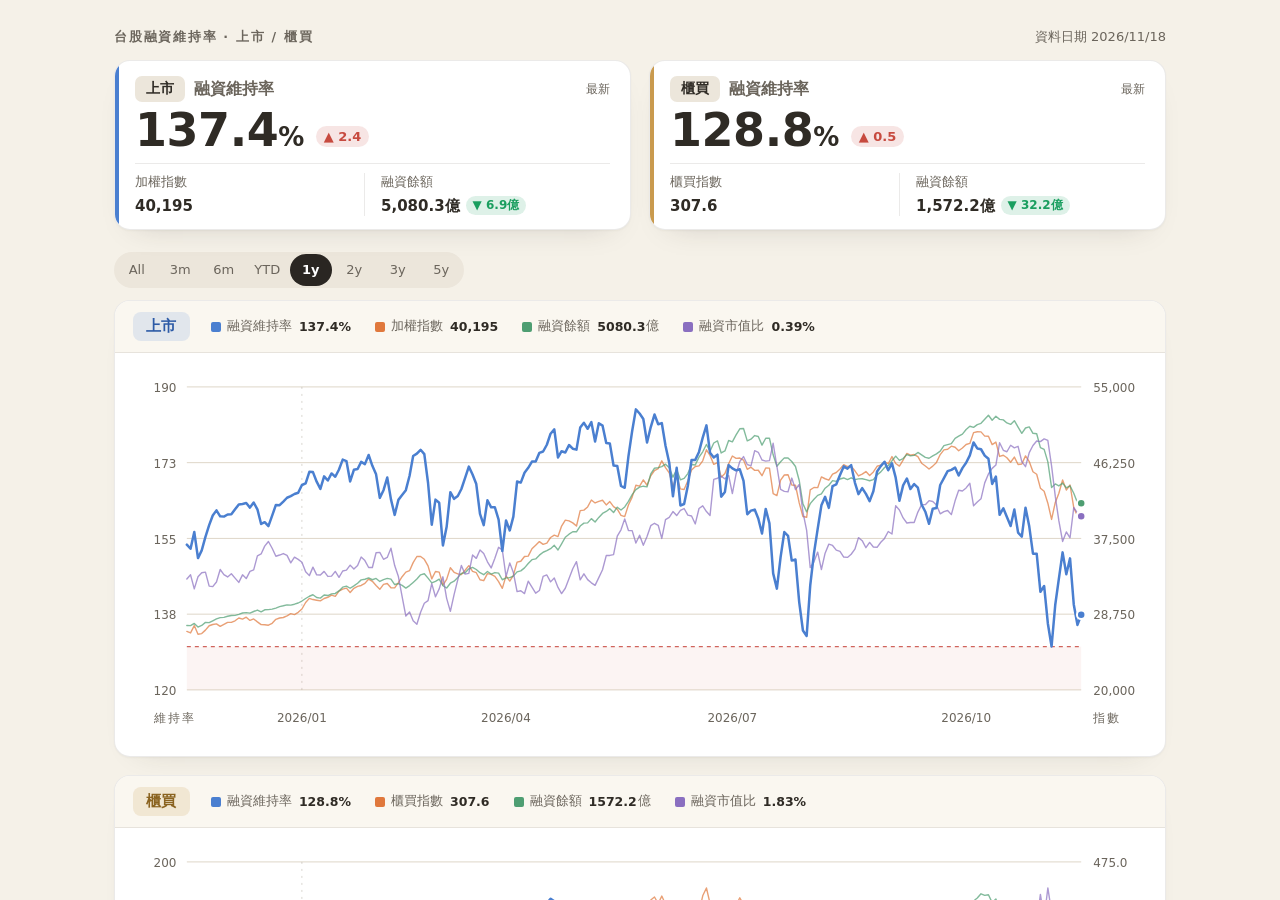
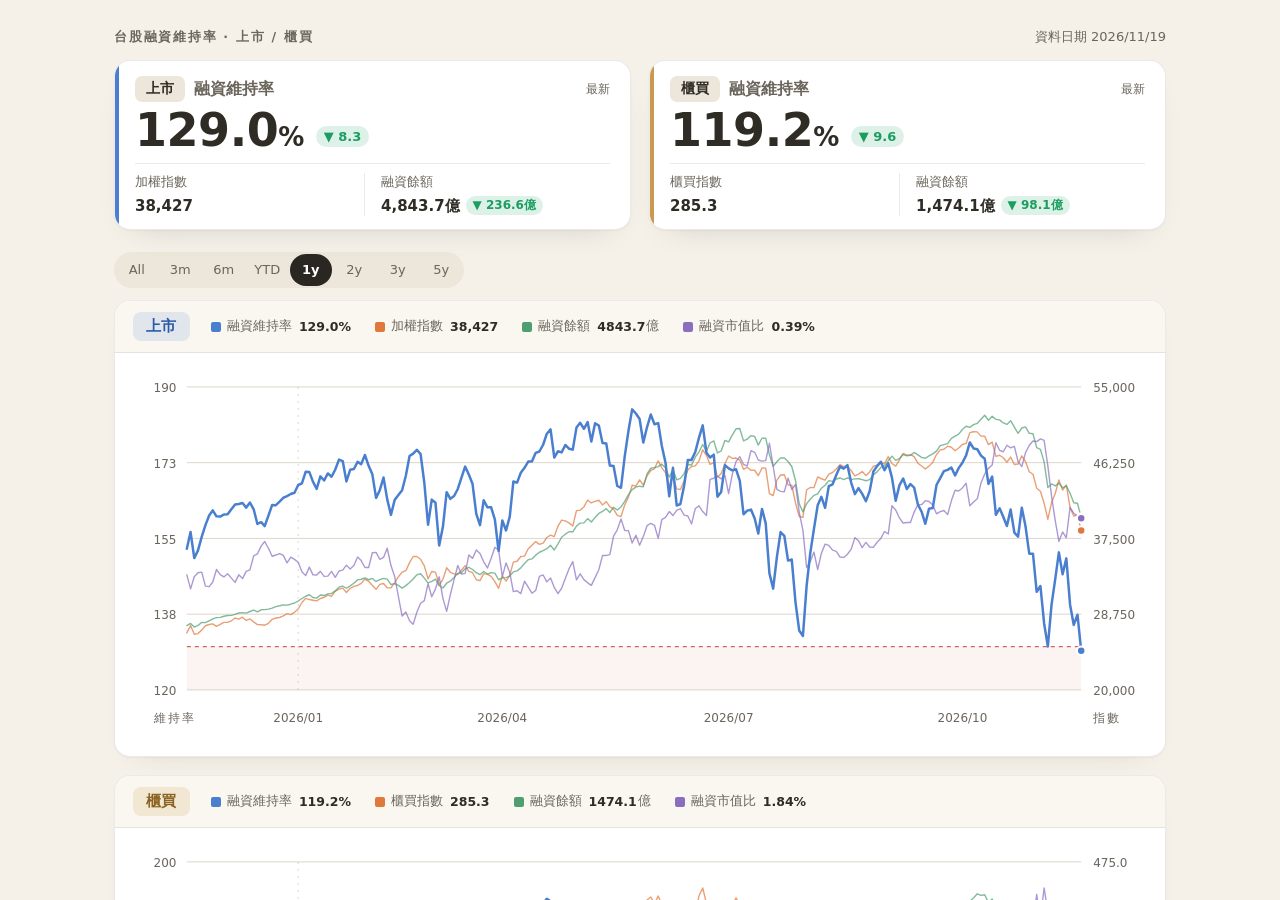
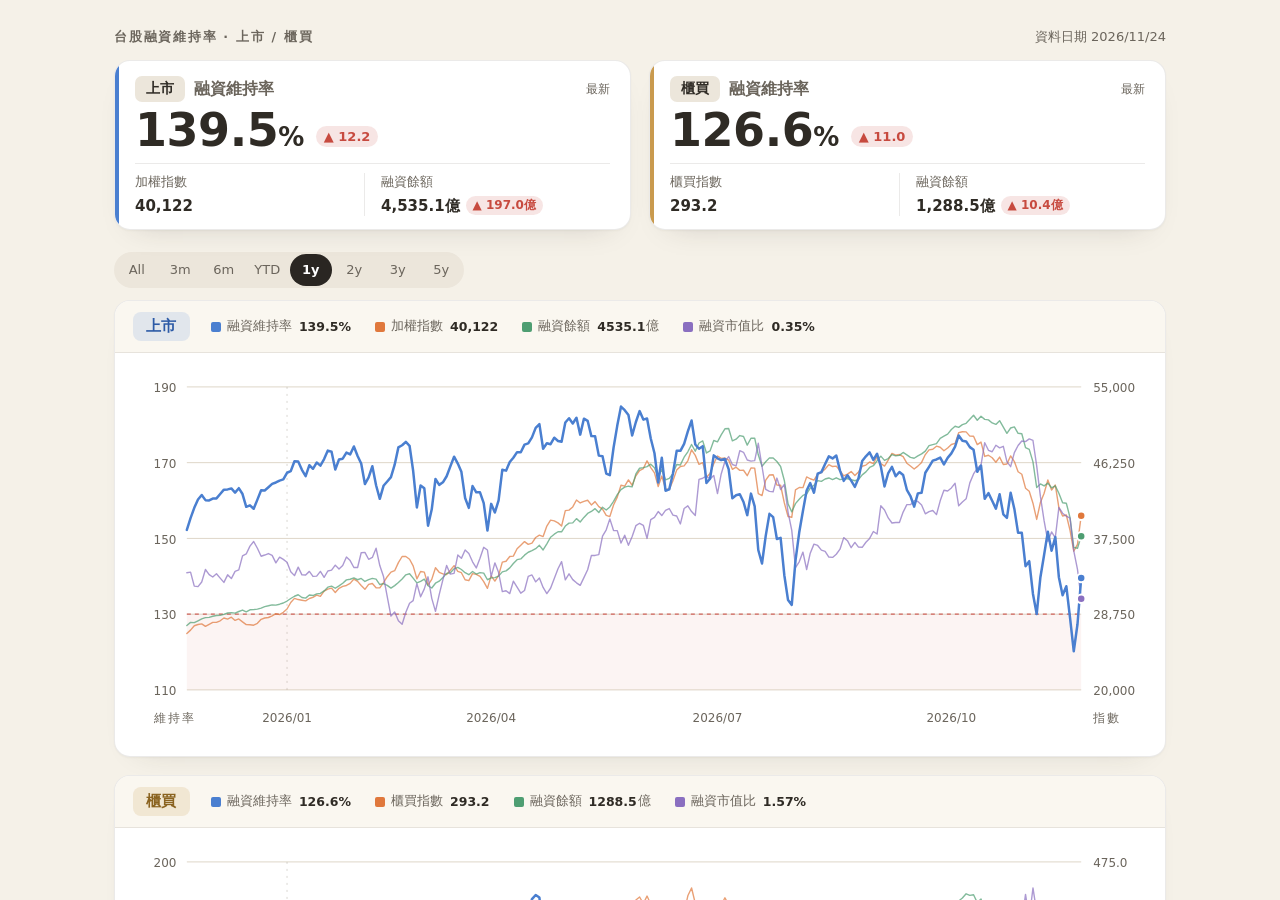
